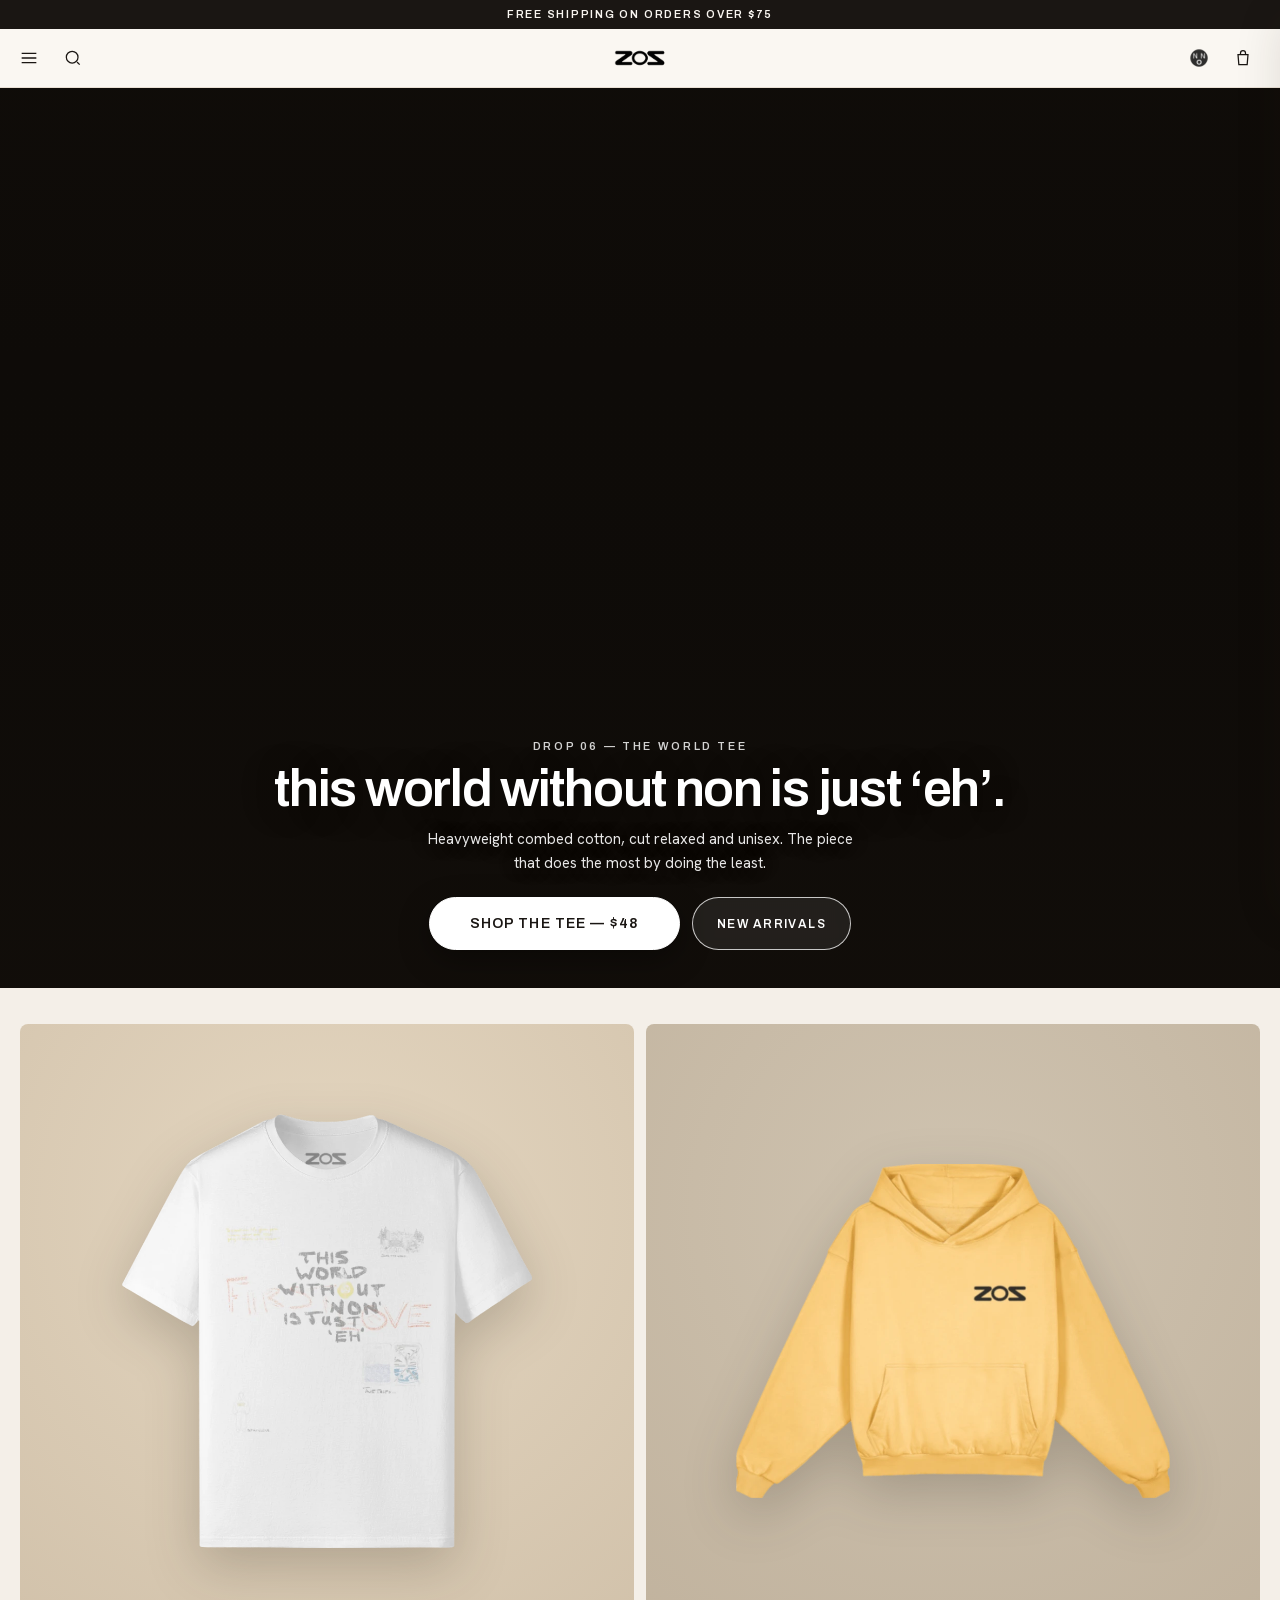
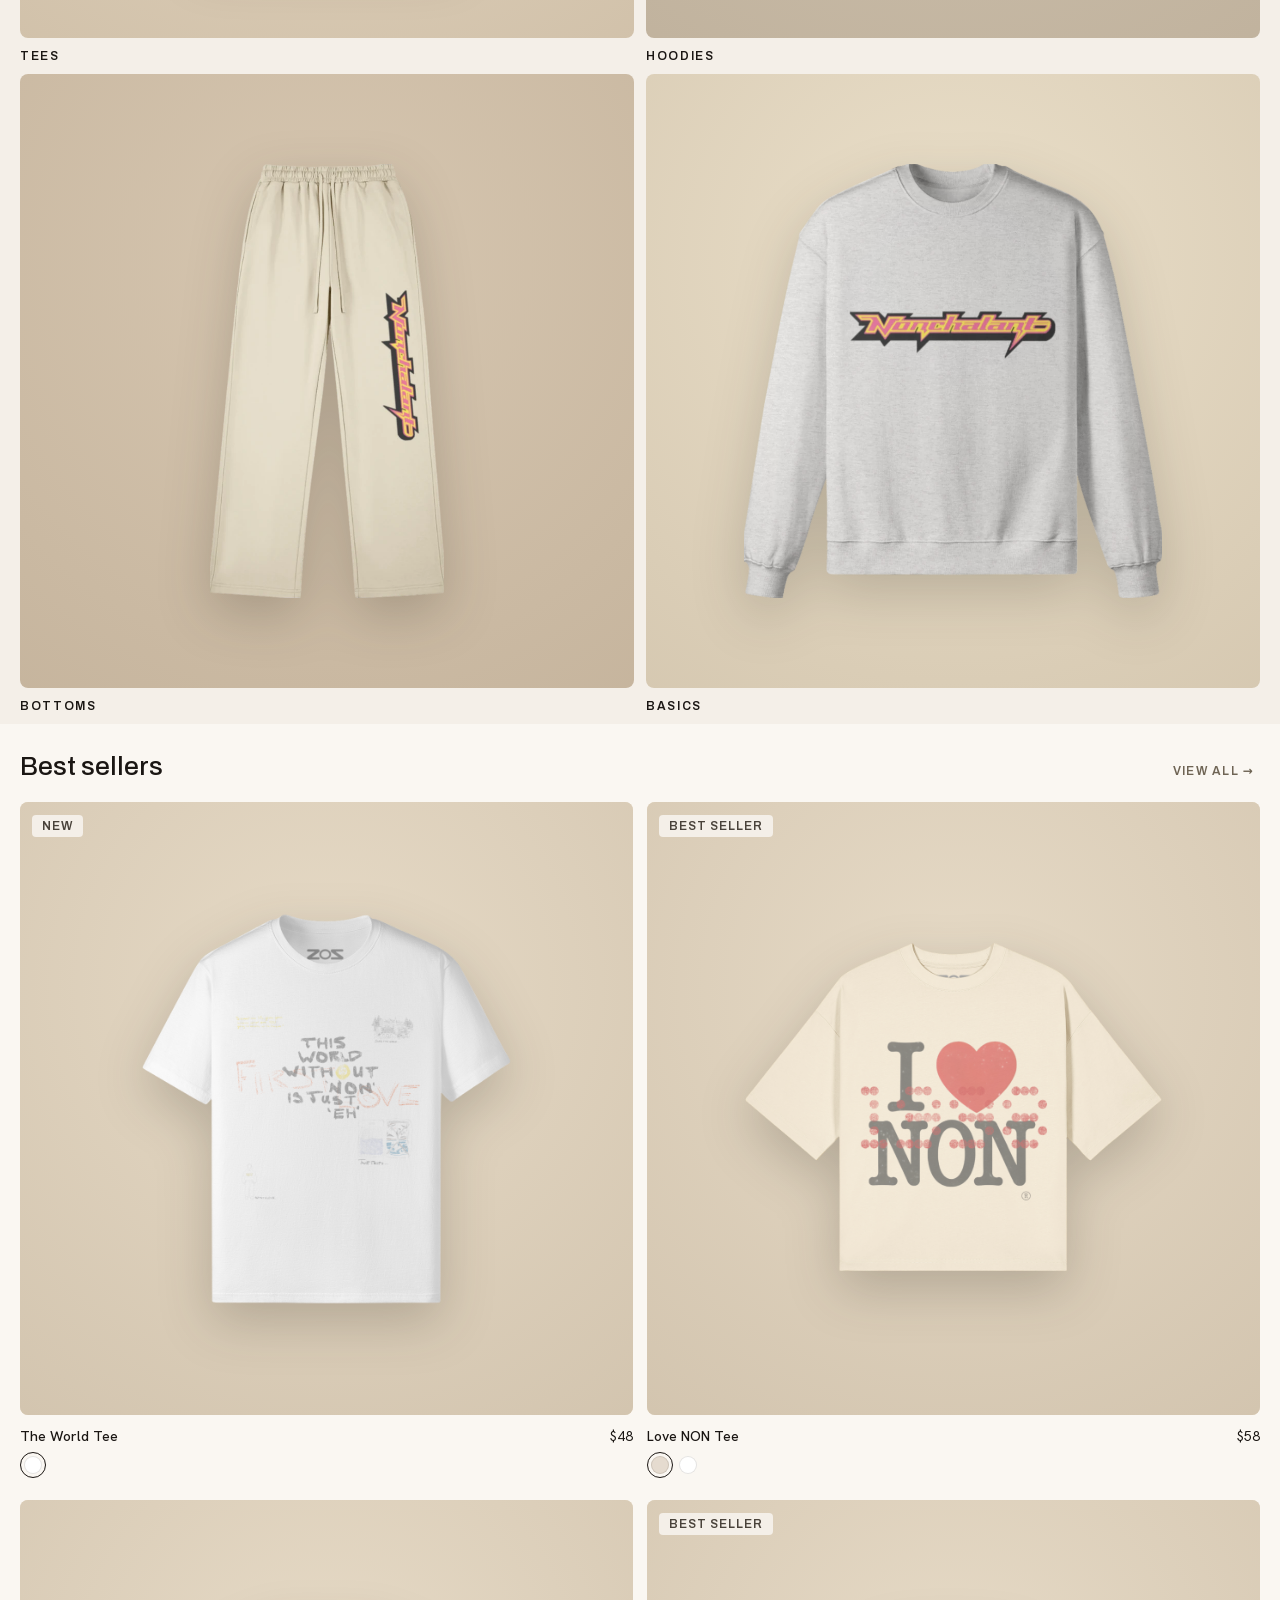
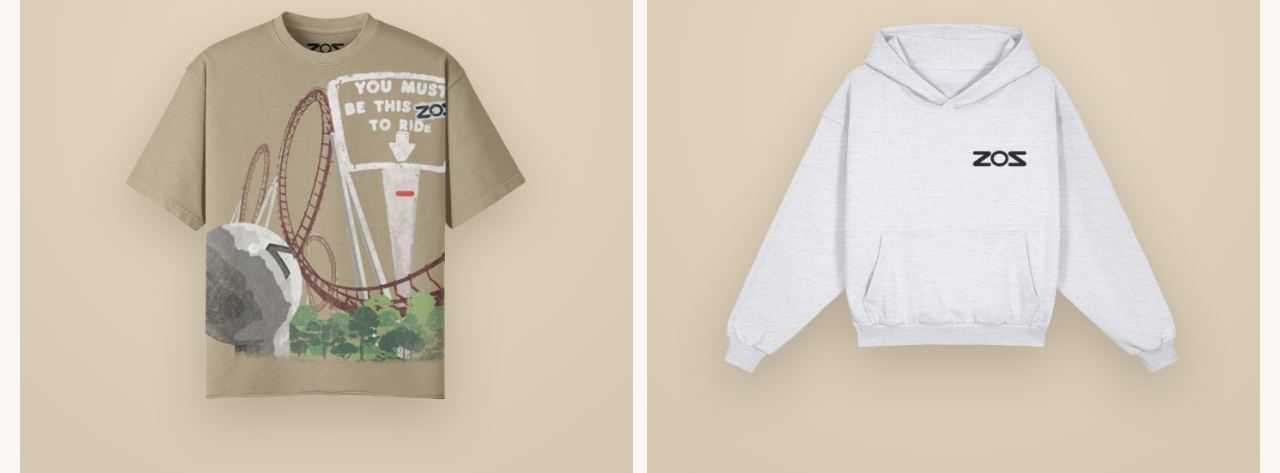
==== index.html @ 76236ca1 "Add files via upload" ====
<!DOCTYPE html>
<html>
<head>
  <meta charset="utf-8">
  <title>NONCHALANT® Official Site</title>
  <style>
    * { margin: 0; padding: 0; box-sizing: border-box; }
    body { background: #faf9f5; display: flex; align-items: center; justify-content: center; min-height: 100vh; font-family: -apple-system, BlinkMacSystemFont, sans-serif; }
    #__bundler_loading { position: fixed; bottom: 20px; right: 20px; font: 13px/1.4 -apple-system, BlinkMacSystemFont, sans-serif; color: #666; background: #fff; padding: 8px 14px; border-radius: 8px; box-shadow: 0 1px 4px rgba(0,0,0,0.12); z-index: 10000; }
    #__bundler_thumbnail { position: fixed; inset: 0; width: 100%; height: 100%; display: flex; align-items: center; justify-content: center; background: #faf9f5; z-index: 9999; }
    #__bundler_thumbnail svg { width: 100%; height: 100%; object-fit: contain; }
    #__bundler_placeholder { color: #999; font-size: 14px; }
  </style>
  <noscript>
    <style>#__bundler_loading { display: none; }</style>
    <div style="position:fixed;bottom:12px;left:12px;font:13px/1.4 -apple-system,BlinkMacSystemFont,sans-serif;color:#999;background:rgba(255,255,255,0.9);padding:6px 12px;border-radius:6px;box-shadow:0 1px 4px rgba(0,0,0,0.08);z-index:10000;">
      This page requires JavaScript to display.
    </div>
  </noscript>
</head>
<body>
  <div id="__bundler_thumbnail">
<svg xmlns="http://www.w3.org/2000/svg" viewBox="0 0 100 100"><rect width="100" height="100" fill="#FFFFFF"></rect><image x="18" y="42" width="64" height="18.24" href="[data-uri]"></image></svg>
</div>
  <div id="__bundler_loading">Unpacking...</div>

  <script>
    
document.addEventListener('DOMContentLoaded', async function() {
  const loading = document.getElementById('__bundler_loading');
  function setStatus(msg) { if (loading) loading.textContent = msg; }

  const FONT_MIME = /^(font[/]|application[/](x-)?font-|application[/]vnd\.ms-fontobject)/i;
  const MIME_TOKEN = /^[\w.+-]+[/][\w.+-]+$/;
  function toBase64(bytes) {
    let bin = '';
    for (let i = 0; i < bytes.length; i += 0x8000) {
      bin += String.fromCharCode.apply(null, bytes.subarray(i, i + 0x8000));
    }
    return btoa(bin);
  }

  // Error sink persists across replaceWith since it's on window, not the DOM.
  window.addEventListener('error', function(e) {
    // Failed resource loads (CSP-blocked links, scripts, images) fire plain
    // events at the element — warn only; real JS errors carry message/error.
    if (!e.message && !e.error && e.target && e.target !== window) {
      console.warn('[bundle] resource failed to load:',
        e.target.tagName, String(e.target.src || e.target.href || ''));
      return;
    }
    var p = document.body || document.documentElement;
    var d = document.getElementById('__bundler_err') || p.appendChild(document.createElement('div'));
    d.id = '__bundler_err';
    d.style.cssText = 'position:fixed;bottom:12px;left:12px;right:12px;font:12px/1.4 ui-monospace,monospace;background:#2a1215;color:#ff8a80;padding:10px 14px;border-radius:8px;border:1px solid #5c2b2e;z-index:99999;white-space:pre-wrap;max-height:40vh;overflow:auto';
    d.textContent = (d.textContent ? d.textContent + String.fromCharCode(10) : '') +
      '[bundle] ' + (e.message || e.type) +
      (e.filename ? ' (' + e.filename.slice(0, 60) + ':' + e.lineno + ')' : '');
  }, true);

  try {
    const manifestEl = document.querySelector('script[type="__bundler/manifest"]');
    const templateEl = document.querySelector('script[type="__bundler/template"]');
    if (!manifestEl || !templateEl) {
      setStatus('Error: missing bundle data');
      console.error('[bundler] Missing script tags — manifestEl:', !!manifestEl, 'templateEl:', !!templateEl);
      return;
    }

    const manifest = JSON.parse(manifestEl.textContent);
    let template = JSON.parse(templateEl.textContent);

    // Nested page bundles (iframe targets). Each ships ONCE, in the ROOT
    // document's manifest; frame srcs carry an about:blank#<uuid> marker
    // instead of a substitutable uuid. Every document mints the blobs for
    // its OWN frames — from local text at the root, or text obtained from
    // its DIRECT parent over the relay protocol below — so each frame
    // navigation stays same-origin with its initiator and a deduped page
    // loads at any depth on any host, including a file:// download's
    // opaque origins (where a blob minted by one document cannot be
    // navigated to by another).
    const pageOrderEl = document.querySelector('script[type="__bundler/page_order"]');
    const pageOrder = pageOrderEl ? JSON.parse(pageOrderEl.textContent) : [];
    const pageSet = new Set(pageOrder);
    const pageTexts = {};

    // ── Nested-page text protocol (parent-chain relay) ──
    // Page bundles ship once, in the ROOT document's manifest. Every
    // document mints the blobs for its OWN frames, obtaining page text
    // through a strict parent-chain relay: a document only ever SENDS to
    // its direct parent (which, for every document the publisher's own
    // runtime minted, is another publisher document) and only ACCEPTS
    // text from that direct parent; requests from below are honored only
    // for the document's own child frames, and the ROOT never sends
    // upward at all. That last rule is load-bearing: the artifact host's
    // frame-ancestors allows claude.ai (and friends) to frame an
    // artifact, so window.top can be a FOREIGN document — a top-addressed
    // protocol would hand page uuids to that ancestor and accept forged
    // "page text" from it, minting attacker HTML as an artifact-origin
    // blob document. The chain never touches the ancestor: requests stop
    // at the root, replies are origin-addressed per hop (never '*' when
    // an origin exists), and both directions are origin-gated (on https
    // a foreign sender's origin can never equal this document's; in
    // opaque contexts — file:// — everything serializes as 'null', where
    // an embedded EXTERNAL frame still fails the gate by carrying its
    // own real origin, and a sandboxed child of such a frame is excluded
    // by the own-child-frames check plus uuid unguessability). Shape is
    // deny-by-default: one request form, one reply form, no error
    // replies.
    // window.origin is the SERIALIZED SECURITY origin ('null' in opaque
    // contexts such as a sandboxed preview iframe) — location.origin is
    // computed from the URL and stays 'https://…' even when the document
    // is sandboxed, which would misgate every opaque chain.
    const OWN_TARGET = /^https?:[/][/]/.test(window.origin || '')
      ? window.origin
      : '*';
    function trustedOrigin(e) {
      if (e.origin === window.origin) return true; // https chains; opaque==opaque
      // file:// trees: Chrome serializes the file document's origin as
      // 'file://' while the blob: documents it mints serialize as 'null',
      // so the two legitimate shapes can never string-match — accept the
      // pair in both directions. https origins never serialize as either,
      // and sender identity (own child frame / direct parent) is checked
      // separately.
      return (
        (e.origin === 'null' &&
          (window.origin === 'file://' ||
            window.location.protocol === 'file:')) ||
        (/^file:/.test(e.origin) && window.origin === 'null')
      );
    }
    // Non-empty only in the root document (nested bundles ship an empty
    // island), so it doubles as the root marker: the root answers from
    // local text and treats a miss as authoritative — never relaying to
    // its (possibly foreign) parent.
    const isPageRoot = pageOrder.length > 0;
    const blobUrls = {};
    const resourceBlobs = {};
    const UUID_SHAPE = /^[0-9a-f]{8}-[0-9a-f]{4}-[0-9a-f]{4}-[0-9a-f]{4}-[0-9a-f]{12}$/;
    const pendingFrames = {}; // uuid -> [{el, frag}] awaiting text for own frames
    const pendingRelays = {}; // uuid -> [childWindow] awaiting text to pass down
    function mountPage(el, frag, text) {
      const pageBlob = new Blob([text], { type: 'text/html' });
      const u = URL.createObjectURL(pageBlob);
      resourceBlobs[u] = pageBlob;
      el.src = u + frag;
    }
    function deliverPage(uuid, text) {
      const frames = pendingFrames[uuid];
      delete pendingFrames[uuid];
      if (frames) for (const f of frames) mountPage(f.el, f.frag, text);
      const relays = pendingRelays[uuid];
      delete pendingRelays[uuid];
      if (relays) {
        for (const cw of relays) {
          try { cw.postMessage({ __bundler_page: uuid, __bundler_text: text }, OWN_TARGET); } catch (err) { /* gone */ }
        }
      }
    }
    function ownFrameWindows() {
      const out = [];
      for (const f of Array.from(document.querySelectorAll('iframe'))) {
        try { if (f.contentWindow) out.push(f.contentWindow); } catch (err) { /* detached */ }
      }
      return out;
    }
    window.addEventListener('message', function (e) {
      const d = e.data;
      if (!d || typeof d !== 'object' || !e.source) return;
      // Origin gate first; the structural checks below (own-child-frames
      // for requests, direct-parent + solicited-uuid for replies, the
      // root's never-relay rule) are what hold in fully opaque chains
      // where origin strings can't discriminate — a sandboxed root's
      // FOREIGN wrapper still fails all three even though both serialize
      // as real-vs-'null' rather than matching.
      if (!trustedOrigin(e)) return;
      if (typeof d.__bundler_need === 'string' && UUID_SHAPE.test(d.__bundler_need)) {
        // Requests are honored only for this document's own child frames.
        if (ownFrameWindows().indexOf(e.source) < 0) return;
        const uuid = d.__bundler_need;
        const text = pageTexts[uuid];
        if (typeof text === 'string') {
          try { e.source.postMessage({ __bundler_page: uuid, __bundler_text: text }, OWN_TARGET); } catch (err) { /* gone */ }
          return;
        }
        if (isPageRoot || window.parent === window) return; // authoritative miss
        const waiting = pendingRelays[uuid];
        if (waiting) {
          if (waiting.indexOf(e.source) < 0) waiting.push(e.source);
          return;
        }
        // Never-answered uuids would otherwise accumulate forever under a
        // request spray; past the cap (far above any real page count) new
        // relays are dropped rather than remembered.
        if (Object.keys(pendingRelays).length >= 128) return;
        pendingRelays[uuid] = [e.source];
        window.parent.postMessage({ __bundler_need: uuid }, OWN_TARGET);
      } else if (
        typeof d.__bundler_page === 'string' &&
        UUID_SHAPE.test(d.__bundler_page) &&
        typeof d.__bundler_text === 'string'
      ) {
        // The shape test is load-bearing beyond tidiness: the solicited
        // check below uses the in operator, which matches prototype keys
        // ('__proto__', 'constructor') — an unshaped key would reach
        // deliverPage and throw, painting the error banner.
        // Text is accepted only from the direct parent — the document
        // that minted this one.
        if (e.source !== window.parent || window.parent === window) return;
        if (!(d.__bundler_page in pendingFrames) && !(d.__bundler_page in pendingRelays)) return;
        deliverPage(d.__bundler_page, d.__bundler_text);
      }
    });

    const uuids = Object.keys(manifest);
    setStatus('Unpacking ' + uuids.length + ' assets...');

    await Promise.all(uuids.map(async (uuid) => {
      const entry = manifest[uuid];
      try {
        const binaryStr = atob(entry.data);
        const bytes = new Uint8Array(binaryStr.length);
        for (let i = 0; i < binaryStr.length; i++) bytes[i] = binaryStr.charCodeAt(i);

        let finalBytes = bytes;
        if (entry.compressed) {
          if (typeof DecompressionStream !== 'undefined') {
            const ds = new DecompressionStream('gzip');
            const writer = ds.writable.getWriter();
            const reader = ds.readable.getReader();
            writer.write(bytes);
            writer.close();
            const chunks = [];
            let totalLen = 0;
            while (true) {
              const { done, value } = await reader.read();
              if (done) break;
              chunks.push(value);
              totalLen += value.length;
            }
            finalBytes = new Uint8Array(totalLen);
            let offset = 0;
            for (const chunk of chunks) { finalBytes.set(chunk, offset); offset += chunk.length; }
          } else {
            console.warn('DecompressionStream not available, asset ' + uuid + ' may not render');
          }
        }

        if (pageSet.has(uuid)) {
          pageTexts[uuid] = new TextDecoder().decode(finalBytes);
          return;
        }
        if (FONT_MIME.test(entry.mime) && MIME_TOKEN.test(entry.mime)) {
          // Strict artifact hosts allow font-src data: but not blob:.
          blobUrls[uuid] = 'data:' + entry.mime + ';base64,' +
            (entry.compressed ? toBase64(finalBytes) : entry.data);
        } else {
          const blob = new Blob([finalBytes], { type: entry.mime });
          blobUrls[uuid] = URL.createObjectURL(blob);
          resourceBlobs[blobUrls[uuid]] = blob;
        }
      } catch (err) {
        console.error('Failed to decode asset ' + uuid + ':', err);
        const blob = new Blob([], { type: entry.mime });
        blobUrls[uuid] = URL.createObjectURL(blob);
        resourceBlobs[blobUrls[uuid]] = blob;
      }
    }));

    const extResEl = document.querySelector('script[type="__bundler/ext_resources"]');
    const extResources = extResEl ? JSON.parse(extResEl.textContent) : [];
    const resourceMap = {};
    for (const entry of extResources) {
      if (blobUrls[entry.uuid]) resourceMap[entry.id] = blobUrls[entry.uuid];
    }

    // Artifact-host CSP (connect-src 'self') refuses fetch() of blob: URLs —
    // consumers read these Blobs directly. Survives the swap like the error sink.
    window.__resourceBlobs = resourceBlobs;

    setStatus('Rendering...');
    // Page uuids have no blob here — they ride inside about:blank#<uuid>
    // frame markers the pass below resolves after the swap.
    for (const uuid of uuids) {
      if (pageSet.has(uuid)) continue;
      template = template.split(uuid).join(blobUrls[uuid]);
    }

    // Strip integrity + crossorigin — blob URLs from a file:// document inherit
    // a null origin, so crossorigin forces a CORS fetch that SRI then rejects.
    // The manifest bytes are ours; SRI protects against CDN compromise, not this.
    template = template.replace(/\s+integrity="[^"]*"/gi, '').replace(/\s+crossorigin="[^"]*"/gi, '');

    const resourceScript = '<script>window.__resources = ' +
      JSON.stringify(resourceMap).replace(/<\//g, '<\\/') +
      ';</' + 'script>';
    // Inject after <head> so the DOCTYPE stays first; prepending the script
    // would push the parser into quirks mode. DOMParser always emits a <head>
    // (synthesizing one if the source HTML omitted it) but may carry
    // attributes through, so match the full opening tag. slice() rather than
    // replace() keeps us clear of $-pattern substitution in resourceScript.
    const headOpen = template.match(/<head[^>]*>/i);
    if (headOpen) {
      const i = headOpen.index + headOpen[0].length;
      template = template.slice(0, i) + resourceScript + template.slice(i);
    }

    // Parse the template and swap the root element. Scripts inserted via
    // DOMParser/replaceWith are inert per spec — re-create each with
    // createElement so they execute, awaiting onload for src scripts to
    // preserve ordering (React before ReactDOM before Babel before text/babel).
    const doc = new DOMParser().parseFromString(template, 'text/html');
    document.documentElement.replaceWith(doc.documentElement);

    // Resolve page-frame markers: mint this document's own blob for each
    // framed page — from local text when this is the root, otherwise by
    // asking the direct parent over the relay protocol above. An
    // unanswered request leaves the frame on about:blank, the same
    // degraded state as a refused embed.
    {
      const MARKER = /^about:blank#([0-9a-f]{8}-[0-9a-f]{4}-[0-9a-f]{4}-[0-9a-f]{4}-[0-9a-f]{12})(#.*)?$/;
      const needed = [];
      for (const el of Array.from(document.querySelectorAll('iframe'))) {
        const m = MARKER.exec(el.getAttribute('src') || '');
        if (!m) continue;
        const text = pageTexts[m[1]];
        if (typeof text === 'string') {
          mountPage(el, m[2] || '', text);
        } else if (window.parent !== window && !isPageRoot) {
          const had = pendingFrames[m[1]];
          (pendingFrames[m[1]] = had || []).push({ el: el, frag: m[2] || '' });
          if (!had) needed.push(m[1]);
        }
      }
      for (const uuid of needed) {
        window.parent.postMessage({ __bundler_need: uuid }, OWN_TARGET);
      }
    }

    const dead = Array.from(document.scripts);
    for (const old of dead) {
      const s = document.createElement('script');
      for (const a of old.attributes) s.setAttribute(a.name, a.value);
      s.textContent = old.textContent;
      // text/babel scripts with a src: read and inline. transformScriptTags
      // does XHR against the src, but blob:null/ from a file:// origin is
      // silently dropped. Inlining makes it a plain inline babel script,
      // which transformScriptTags handles unconditionally.
      if ((s.type === 'text/babel' || s.type === 'text/jsx') && s.src) {
        const pre = resourceBlobs[s.src.split('#')[0]];
        s.textContent = pre ? await pre.text() : await (await fetch(s.src)).text();
        s.removeAttribute('src');
      }
      const p = s.src ? new Promise(function(r) { s.onload = s.onerror = r; }) : null;
      old.replaceWith(s);
      if (p) await p;
    }
    // Babel standalone auto-transforms type=text/babel on DOMContentLoaded,
    // which fired before we swapped the document. Trigger manually if present.
    if (window.Babel && typeof window.Babel.transformScriptTags === 'function') {
      window.Babel.transformScriptTags();
    }
  } catch (err) {
    setStatus('Error unpacking: ' + err.message);
    console.error('Bundle unpack error:', err);
  }
});

  </script>

  <script type="__bundler/manifest">
{"2b2bd56b-fe49-4faa-bc19-091652230a23":{"mime":"image/png","compressed":false,"data":"iVBORw0KGgoAAAANSUhEUgAAAgAAAAIACAYAAAD0eNT6AAAQAElEQVR4Aez9CYBlRX02jFfd7p6ehWVYBhhmWGQTkXUGGFbBhVVQXFAMmL+gIRpGIybu28S8IkSiRvIaUUzy90vy5SVGMTGur0JEcd9FtiAwMwzbALN0T09v93zP86uqc6rOqXPuObe7Z+Me6qn6Lc/zqzp17z333Ns9TUv1jt4O9HZgu9qBm2++ue/WW2/d8wv//M+HfvJjHzvxT6+6atn555+/bOnSpcsWL168bM6cOcsGBgaW4aRSHHrooS96z7vece311137lU987KM/++vrr/359dd9RPCx66/7+Sc//tc/+9hHr/3K+8B5DrhOO6DUMgHqse4eu+yy7EDMcfQRRyx7/mmnLXvtJZcse/ef/+myT3zio8s+//m/X/blL3/huG/dfPOu0Pdabwd6O7CN70DvBmAbf4B6y9vxduDGG28c+Od//ufdrrrqqj3OO/30BX/wB39w0MUve9kZLz7vvDcdcMABy3HGlbj00kuvuuSSS658x3vff/mnPv3py275j/+47Cc/+cll991332VPPvHkZRNjY5dNTk5ehhd3ikfXPHrJbf99+1n/ffvtJ33v9juOu+N7Pzju+3f84Lg7gO9//wfHfff27x2H/EnAWWvAddpJpS6bVC2pNzY6dtnQ8Mhlj2OOB1euvOzXd9552bdvu+2yf/23Wy779Kc+e9lHr/vry973ng++9lV/9Md/DP3yOFrL5wwOLl+wxx7Ljzj88OUvOPPM5X/w6lcv//Orr17+Vx/5yOv++fOfP/+f/v7vj7jpppt2/9KXvjT/jptvnoP96LXeDvR2YNp3QCm8Rmegaq9kbweegTuQJInGaesVK1b0X3nllXPxiXwu/AK+972v7/bgg/cdsGHDk89at3nzocPDwyeMjo9fOtme/ETSbt8ATRQofgMxMT7+N48/9viHH3jwgXffe+99b161avXyJ59Yu3xow8blo6Obl09OtperdoKbCJ1ieHjo9T/44Q+XfOW/vrrHF790i/7SLf+hvvzl/1S3AF/60pfVF794i/7KV766xx0/+OGSjeAqlWmVSpYnqJe028vHJyeWb8YcQ0PDy59+et3yRx99bPlDD61cjnUsv/PO3xFXr1+/7jrocQ76hkQZOB+1bkgShRyQJDe025M34LxvmJycuGF8fOx/bd40/KZ1Q+vPeOih/3nW6gce2O8bd965QCkV7OGFSy+ce/XVV8+5+OKL+5DDlqDvtd4O9Hag8Q70bgAab1lP0NuB4g589atfHfyPv//7nV5y6qk7PfDAA2cM9LU+PTa2+SYwC/jXf/3K31537V//ry/++3986Be//vUHbv3Od67Cm/OZv/n1b/qfeupppWv9p8BS6UGNCiLKHtqOSunEQHmHl/WiRTPjFXMqOq+SgzpCHNtNTEwo3ECoRx55VN1z973qxz/+ifrGN7+l/s/N/7bb3/zt/z72ur/669f9zSf+94fe/8EV13z02r/6eEu1biIG+gZu2mnOvJuGdxq6aXZ/31/vs+eeJ1x44YVz+I0Kbrp61zK7v72htwN1doCc3ouGu9BDbwdq7AB+9j7r3//93xdecMEFx+y6664vmj179osgO4v4w0svPestH/zg2d/51a/O/u1vfnPhqlWrLhnaOPwavPkVMDE+cfHGjUMvHtk0ch6+Vj9naOPQ6U+uffLQRx95tLVpeBPeTjWgPNDXquwIM6FXpvHjzRVTU7fbbTU6OqrWb9ioHnv8CYVvENTdd9+jfvvbO+f+5rd3Ln549cMnYk/O37Bx4wX4tuHl+NbgNUSStF8zOTn5mqeffuo19//+gVf98Mc/fvFt3/722W9/+9vP+shHPnJWf3//WfMGB8/af//9zzrttJNe9Jd/ueJF//7v/7rk1ltvne2vuGf3dqC3A2YHejcAZh96fW8HOu7AnDkTu/Tr9slaT/6J1vozeEO6CaN8wn9y3bpPrVqz5hObhoc/8Zvf/Oa1t9323f41D6/Bm7jOoJ2tEFO1Dk1W7qN7Qp/xAPh47/nUEcrjUkd4NM9MZE3UEF5CzCod3pzLtSgmPxiRKp070EtJSbut8GMCdc8996qvf+Nb83/9q1+/cXhk5IahjRs/PT42hscjuSlptW4CD9A36UR/Rrf125566uE9S4v2Er0deEbugDnp3g2A2Yde39uBdAeOPfbYU4484og/22OPPd43a9asFUgILrvsTe/8wF986LJf//rO00c3bz5gcrK9P3L7a6X3V4naL2knizEuxif83YeGh/T4+DjSTVsCAYHBNboEfa3wZotOZQdTBN+IDUwvMekMV4tSG8f2TBNIYek2GBk0CZG4C0kNOG6EmTadWnmDbCIfj/tktpNE4VsB/AhhY9/4xMSeWDT3fD+M+6t2sj9+vLD/xo0b91+1avX+3/nOdw783Of+4aQ3/vFb/6y/1Voxq79/xfz581eceOLx733/e9/9tg996P3HxWfqRXs78MzYgd4NwDPjce6dpbcD+EpYfklvn332WTB37tx9kdrPx8jw8Hlj4+PvwNfN70uS5INaqQ8i/8H169f/+a9+9ZuXrXxo1XM2bx5ttScn8ZleyVsjODKqqiPhW5glUCBmFhOLcUJySklMemOJaXOFgTqikKgf4CxEfYVj6sqlOVajkedCxESROB4rhZsvtWH9BrV69WqNb2H0177+9YPx45W3Yus/iAV+MJlsf3B8dOx969atf/tDD6x8oVJKHvvd58zZ7+B9D97vyiuvXPipT31qN/y4pw+5XuvtwA65A+6kejcAbid64zNmBwbGx/caGBg4ud1u/9nExMTHtdafw8mneHDlylc9/PCaXYeHhwfak5N4Y9c5KPGVPZi1ZjbgHcc4WoFsAVvZw77LaknaGAfGCdqERqfRETClIY9IXom7BSTQJOEIHCHSEoSBpoFCi+lA1NARjq+dURhZAEGPoKFFRJpvS0A6qxE73+k0oL06aTDdX0Q0kG8ozbC2Wt4cTLbbamRkk3rggQcHvvKV/9rtS7f8x+Uajz0x0df3uaR/8qZWklw3oPVrH3/88fn5kj2/twM72g70bgB2tEe0dz7BDpx00kkHHnPMMc/H1/kvw9f5lyB5yR+9+c0X33bbbS8bGRk5HzcB5yB2llYqxdjo6GGbNg0P4tNkC1/rI63kbQQcGZU78CbjzO5HVu1OXZy+Rq2iKJu8JJfgo3NGamiV1KxdZQp6I832hDcBExOTasOGjX0PPbRqcN3T645AVh53xM8a3jR81r333HPON77xjQs+8uEPXzxn1pxL9l6w96svPP/8V7z+9a8/ccWKFf21190j9nZgm92BbGG9G4BsL3rWDrgDycTESUm7/ecqSf4GF3v5lH/3vfd+5K677vqjoaGhIyYmJnbhG4PCW7smNHqCtqo6zNsL3xvlDVKDS2AwzTngoZEnMMm0F23qRQxo+WGX8LMI+25oM+kDWZmHMbHRlTVyPIgOXDc/U9gaJVCRQwgm7rQ879R22yKUwJFI1qEQGn3RkkowIPAcy5NwrhNtLmZcK+IAjI5uVmuffFLf/v07FvzHV77y/[base64]/3tbz/vs1+85frBgYFPLt5nn0++8uUXffJNb/rjy2699dad+HcImkzZ4/Z2YGvugD937wbA342evT3sgPylvfPOO2/BKaeccuy+++7L3+QWrFv31HmbNm16Ey7gV+FE3kzgjf/sp9etW7x5dHQ2LugIsclbCt9WUjA6/dAoSWBo0Oq8z7EqUVqWb2xEKaFTorJ6J/E2kecZEP5iuLeEHyuz+XzBj4n0QytXznrwoZVHTE5O/DFuFN48PjH55nXr1r959aqHX/Vnf/ZnJ/7lBz6wZKeddnru0YccsvjUZz9757J6vXhvB7a1HejdAGxrj0hvPZU7cPPNN7fws/xd8bP7s1o6+XTSbt8EgWDlytWvfeihh2YPD28KfoNb422eaGFsKfZQNG4aCgJDoXlvKXzTBQyTcaIgSAOxLLWEkPCOI2Ouo47IwqnChJgkjNes93Qae0bUL6AL1GKkQEGALAKmbfSIRL6SoQVgb22648DTIHwiKuCMvEjF/masTDU5OanWrV+vfv7zX6rbv3v7Kb/99W8+/viTT31aJ8m1k319fzA6e/ZzMl3P6u3AtrYD4Xpaodvzejuw7ewAvpLVt37pS/Pf+ba3HXPRRRe+/rDDDl5+ySWXXHXddddd+dvf/vblax55dOnwpk1LsGLB+Pj4fvjE1oeLtLxNmMu2lgu+BmlqjW8lRIcqfEMhOtCmP51fG32i25mMlm++xuq2Tl0dZyEyPj3CRDLL+Fuy59wE/6FFovA8U+vWrVMbNmzYY2Ji4mjcjB47PjZ+8mOPP/Hi/7n/gcvwY4LlzzrggOXPO/XUV/NvDVx//fW9P0S0JR+u3ly1d6B3A1B7q3rELbEDK1asaF188cWzzjzzzNnPfe5z5/129QP7DY0MnT05MXltu61uwMX2b9avX3/Nww8//Irf//6BflyEC8vS9i2foy5kzYW8ELaB6qwllQxT0eZLltfiGRFGUcZjnDAs11NHOL9s9JSka/o0yvh+nFzrW4kXsYnmA2vwZgQ/m28ubqTgogkj4rzGCnvGCUbxnFRj4+N7PPX0uudtGBp6M+7/bsDN6w2TyeS7R4Y3n/Pko48evHjx4jmve93rZl955ZUD1PTQ24GtsQP5OXs3APkd6flbdQdWr1697/z5O//x0IYN1999992ffe97PnjNv33hS5fgK9edH3vs8ejaeLnWWuNt30HBVrUPdyGnQLNrCiuyQ1N1JT8pnAnfBpNU4+Z0Y5oQIxeVN/JMK5RIl/hzJiAA5X8KGPmyBl1ZqlEcp4Hmr6q+nMIKdlKomoBNYEArlxczfGTwHYHiDcGTTz6l7rn73v0///l/ftWnP/PZFcnE5I2D/f3X779on4tQttd6O7BN7EDvBmCbeBiemYuwn/Z32muvvQ7u7+/nX2V70be+9a1z/ue+37983YYNr2q325fwfwjz+BNPLHl4zZrBjRs3BhulcfHWXoQ24YWeEWbsnDX2Jn/y8ram89EyvzaxrEAal3lTr77RrS6dYZpOgWWItK41YjGm8LxVw8PD6qmnnt7tkUceOW7j0NC5m0dHL1m1atWrf/zjn70Ez/UXHX/88S+66KKLll554YX8lyllpViuh94OTNMOFMv0bgCKe9KLbKEd+NGPfjSwefPmxa1W6yJcND+jtf4cLpJ/+YMf/vDEhx56aPeyZqE7ngAAEABJREFUZWi8uRXQ8N3Cp+uyiTCPEqjqwy8mfFYkqmX5rFGwJ0w29gd2s6zhZD0zBCMJVpLAcL5S1V8AeDz5pTuFw4uxFCJ1GqmE42ZVXMSN5Rky0qxfDGelUqjqgzrCsnSq0zaiEPEIqtNRrcuyYZ12O+HvC/Tffvv3dvv2t2+9MGknn9NJ8rk+pd4xMnv23rgRLpOGhXpebwemeQd6NwDTvKG9ctU78K6rrz7kz//8rW876aQTP/iNb3zjvbfeeuub161bd2GSJAcC+7fb7YW4KZg7Pj6O62NWi1dIjcu1gYKlpnToWmq+ORC1yJZUwa83qa3TzcC5CV+b9/1clU0dYTkN1k4qYZUVg1e/ghWmutGoKT9fVJeH2YdE8RdThzdt6hvZPLKrSpL98c3A/r/+9W9O/PLXvvbWz3z60x9Yeuyxf/6Kl7zkuJtvvnknvA6MrMs5e7LeDsR2IBbr3QDEdqUXm7Yd4MVszz333HnOnDn7zVFqv3sfeODkDes3vmNsbHxFu91+/9DQ0J/gDf8M8Eqfi7waalzCNVblgz9vRUha4hLibb3OLKO7N6nSVZuiJu3bJhLtYzT+HJ/wBRkvWzNjPod2lqVXRExTZE09YuaJrIYJomQKozB9gUIdUUjkA5medMJnyN7mgz7B2Umi1qx5RN3/+98fODQ0/JaJiYkPjo+PvfOJJ5984b9+/vOH7bvbbvvzNYPXRJ1qrmpv7O1A4x0oveg2rtQT9HYgtwP4arN1ww03zMJX++f1tVo3jff33/SNb33rrV//xjfn//7+3+fYocsrn5Y3fdPDtATzpXh2KTZhbYZc70d9u4LmpyKSIESHSL8yN7cksjb5vt0vBhsXfvSmiY6msGnYKvDzWoRsUnj5Lk2nNb11eEKNTSR8fajVSJn9hRE0ZoKAOFk0QW0JxTqhJcWMxMNwEEqdTJtanfaoTEsd4U/LxyUtjIRoswAtwj9F+oTZaWjQtE+Az2Y4sDRg82mMIWDDxo3qwZWrdvn5L3/5um9++9aPDU9MfJavGb52+BoCpdd6OzDFHYjLezcA8X3pRae4AwMDA8dfc801r373u9/[base64]/LX7u+dlNmzZ9amRk5JWjuMjBN8mSHp96FNFSWrVU7uCnNIb46Y0XYQsNLsEUodmlcBdcjEw42Lz2tL5t0wo/q7WmtiNCsFBNlDAloDNPQtK59SLHZqAlJR2K0NOSkIjtkEi1CGkPMF3T0BHOl1F00NPR6ATo0BT4yh7iWjsdqGXC318kNXQETFhKoNLDzkU/p5OQx2YNgvEUnFMcrYSKwVTUcLXsrcKh4WEIW0RLGrkEv/jgSARC0ZlZyA/gEanT1tcgadqihUEnhZYse2Skaen9DvNRy4SDTWurpqvRtSfbamxsVI2MbH7l8KaRT020Jz6L8GuBXuvtQNc7UCYsXGfLiL14bwfKduCmm/7uxA+teP9bDjzwwGtbrZb8T3jwZv8C/Ix/Hm4E5kE3CyOGeNPuIojrJC/[base64]/fMFPPnkh//8IcXvuY1rzl83rx5x3z/+z88+6GVq1+LrzLfiDd6+Z/wYDwSqNwgXBJxSdWASsGLoOodM7IDvb2dkW1Ni87E/ibttmonyZG4DcHrSr8Z/ms39fWdhEmPnT9//jHXrFhx+He/+92FeK31ruXYlF6L7UB5rPekKd+bXqZkB3bZZZfB9kDfRX1K/SUuPDd+4QtffP2X/+M/n7127Vp+4i9RZWG+5Qt0S974s4wq+Cp2aK0UoabzQE0FRK/iiFdMpanL5bMyWqmKtWqlVf7ItMiUaKkiwEhbQZfT5vmpMG/kdPl0pV+i1e48g0VWVkqTqTaN4O1QbI0eqJhTu3nBZOP0BG1BqVayQVfQ5bQ6YIdOQRuma3n4NkDhm7XDk8n2dXjl8G8J3Dipkr8c6FMX/eAHPxisVaRH6u2AtwMtz+6ZvR0o3YFrr71212s+9KFTn/e8U/mLfW/84pe+/JLf3X3XqRMTE8dv3LjxQLz574xvAPpLCyDBC6S2F2QNv+smX5kGl9SuS2XCqdab0hlly4BVpxJXS4AebzOyR/Gp6kW52jpnVlYt1BqPNcv4vEmQL9gLBKMthJsFGu7vdMyJm22VtBP8BEA9F4tdgtfb8d///h2n/vX1H3/JWWed9UbcmC+7+OKLdwJwbw5Gr/V2QClVtQm9G4Cq3XmG5/hV/4033jhwyCGHDD744IP7jYxuetXE+OR7R0dHP/b9H/zg3J//4pcLcRGqebHhJVDL2792+8qLqLUZc7ChWoPTuLGWyJKchqMJ8Q2FHmEipmfcWLGebzMmrs3PcOGwggG03nkiFbRMyzesIGWcCq0hUMd5teyti/mjhuMDbnXz5mykY9USLXYBWfasCLOikUE4SrZHPE8XdSNqenO6aGwEs7hHJVpyXY0EKsJfk8txZJygnUeSD9D35qTOgakm2Dyyue9b3/q/C7/4pVvO3bRp08eSZPJl69Y9tvC++37Cm4RZfP2iHstj6LXeDhR3oHcDUNyTXsTuQF9f37PWPfnEJX1af+jzn///X/P5f/qXs++5597FNl1r0Lh4GihYqvTghdJAl3JiCaNxb4IxRnnM12YsF80i9Syj4+oJakyEVj04XT12xuLbIpFFQsutI8EjkISpjh75Bs1Xxz/OVNQyUj0tGUTIYiTBGYTRJl7zMzDVubeE8Yp9ghChulgddQbNV+f2V+HgP8LYPDJ6wXf/+4d/dedvVn169/nzr3rqqacOfvOb+TuDIPTaM3QHqk+7dwNQvT/PuOyVV1459/TTT184Z86ck770pX8/90c/+dnLNg4Pv2rTppELH3po5eFPPvXUbnU3hZc0H3V1Pd5M7gAfkaw+33wyr2dtfzvAx5NQanJi8rnjY+MXtdvJq8fGJl7xnf/7f8/7whe+cNbuu+9+0lvf+taF/3njjXNV7+jtgLcDvRsAbzN6plL4Sn8vfKd/Kn7euOJXv/rN+7729a+/6PHHH1/UZG94OdL4NERU6zTSDjDRsq974TRotf8Ma6SmzBkuI8IqhvjmSRQzdSIzrSyeEM+T8FdHlu/nbfk9N5Dyujwv6vMUqeXHU4x4SkRpZUHKy3Kd40U1l9BZV5fBakTGj+1RyMi4SjYjy8a0qtOBU+TznvCpeO2qkZFNx917z73vfvKJJz6BWVaoybFTh3bZZS+f17N3/B3odIa9G4BOO/QMyQ8ODh46b968t91yyy1X/+o3v7l0fHz82MnJyX1GRkZ2npiYGKizDbjQ4LKmLeooHAdXMmtqOzYd+B4jP4BvKgRf5uQSCPh1G3VEnF+eMfxOecOK9fWUPBkiq0AdkUU6W/LjapRpqksr+1rYabyG0fWcUruobji9VCnvWI3IGMUZs1zRopYwmWZao2HP5z1B2wduAuZO4PU72W4vxmv42Ftu+a9L3/Pud1+9aOHCty1evPhQn9uzn7k70LsBeOY+9uqII47Y6ehDDlmMrwgXa61Pbrfb7xwaGnrL0+vWXYQ3/72bbo2Wt/4mKl4AiSaaHZ2rcYIEhh2l8SEmpvV8ut0j6ohpXcw2WyxpJ2rzyOa9V65aedETTzzxFtwUvHNkaOTkPfbYY9E555y+8Oyzz+Yf6tpm199b2FR2oLO2dwPQeY92WEar1Tp7vL//c5MTE58bHR39U2BXvPE3Ol8tb/patTCqGTg0ahIYGrdudZxoKlrq+WuJZvT7SNVCiO+UhK+bObswfYOputVSRzSYKkKN7VGkaiFEHREpuY2FCkuvub4y3ejmUbV+3fpd129Y/6f9rdanJ8b6Pt5KkjNqlu3RdsAdaO2A59Q7pYodOGLBgp123XXXg0F58WOPPfbSDRs3no2v+/k/6lmCbwAG8dUhUvWaxpu+BpXAMCNt+7hUd3nqM7lxXS5pS8i22GP6DN3fsseQN/djY2OD7fbkks2jo+c89vjj59x17z0XDfb1vfjIIw85+OKLL96pTNuLb387UGfFvRuAOru0A3HGZs/eW7fbZ+Ar/[base64]/HJLW4NMW9JbKoknhBSx2hVDyvzCE6doQJZecEn2ECZtAYI6LFvXkDka1MHSFaQ6BLCIMG4e1RIlwE0Ywi611oaOPQwD1337Pr6lWr/7Ct9XXtdt8ZrdZ44x/7ZZV71va4A70bgO3xUWu2Zo07+76BgYGTIPv4A2vWfGBo06ZLYe+HT/uz8Kkf18kEbuemcWHRoDnAVAhZMKqqD05DOBYlWjoX6TBCzN94okSYNBwkIMsxFnvw0bxroyIhH1Jy+HUsww6SLnTg27xm0Xw+/8bDvGZnUaa1cctSUrruHqVaGkplWtX5oET2Fka6ThoOsRLgosn+OhpGF1KyAGUPJFLfMuxgCTIwJAY7OoBOdQwCiMmcMEsbOaLTIYVxwkWZjuyvFq0j2VF07AjENMEOo9cKEdKJwv5SBDYarSioY0K0NORt354+hMwDOlgvAmREnoPMsApe+2pysq2TdjII7LfygdWX/ueXv/kB5D7Oa8XNN9/cB1sDvbZd7kC9RfduAOrt03bJ4r/nP/n444+99dZbj8PXf+fiJJZj/MOJyckX4AKwC/zajVcCAx1casoKaCQIDF7j5YdAyE/[base64]//7jXv/61x/[base64]/qSNMPdMn2FvCeOilKCcgrI9YYl1EsGXuX+l7QSYIcDkIrG0HCQVdNGGDGNAwF84tEDmHWWe7MYu5FWYRcrBeNNlmjgwJyCLEUTxX57WU7mtPTr5uZNPIjVq1P9un9csMq9dvTztQd62tusQeb9vfAX5t95Of/OSgt1x11Qvnzp37R/fcd99LHnvssaWjo6NLsPoDgOAyAL+ykaxx9dCVLCY7M8hSvMoQ4sxsl18Rvw2tM3Ve12SVlVpdmU2nkTVKl4aMkY/RJ0w27SOhNDddRvxM4tHpmpN1qmeIZLkZBMUO9Annu5FPEGfP5BibOzdf5ExyjHK3oPXnKySzOkwRiGhsxQFDQxuX3PW7e5beetttL+nr67sccV4/MPTajrQDvRuAHefR7Lv99tvnrX/iiRPGx8dfh6/[base64]/fQ69YMf/FD98pe/Ogc37h/BTcCxBx544OzzzjtvkL9TlOf3/G1pB+qvpVWf2mNuyzuw//77v+A/brnl41e99a1//J9f/[base64]/y0KGy8nQmq+wsVJKj5EgQpY7guYguoiXZKBOaAlpGJy7kiOS0Qd7SVDCnMoeno8Yhm5MRQw166ggb9FnUKsxloOQweazT7ZGnFQI66giYaaOOwEmaliS7qsn2W4c2bvzMhvXr//bxx9e8ICX3jO16B3o3ANv1wyeL5y/zLduwYcMFwyMjr3rwwQdPX7169UGTk5P9kq3Z8QVPKFxEzKi244NnQGzHpzBDS5/KrvCtZGrLmnqFqc3fnTrBa0IJ1DZ+JLXWx+cAUYtsbh5mo/KZE+Pjr1m/bt0lq1evuWBgYGAZ9Lz2YOi1bWkHmqyldwPQZLe2Te5BWNZf4s78sqeffnru2Ph441/007i4ZUC1kqZL4sVwPSYuKjkpP2t31lJHiBh0fjua4ByUQOFILDBUNOqMBEVSHrWpI0Yxgg9GvkRYU++msyTXTPirSnCyhB/z7QSOA0xp3CMBtBKQjiwxKjvqlOj8M6uhBd1o1bQefHZ1V5BrJjJ16Jl4LIZnikmiZ94BrjSep4nhpCXCjhGO1aBWNd1fTEMdoRoeQ0PDfffff//cVStXX5a023+JmwBeexpW6dG3pR3o3QBsS49GzbUcf/zRRx533DHvXLBgj/dB8ibgmHaS7I5P/S387B8vcURqNo0LiK7JnW6aPy9/FGsulp0vftQR4XqoI8LoM9Xj/hDh+XN/iDDqPPIdXGwqI2vVfUyDebhEIghuPYfnQfgryPt+rsymxiHgMMhP2kGwgyMacrhRBO2ZRbvd1qOjY63JiYndcQNwzOT45JsGBwev2nvvvV+677777jezs/eq19uBZqzeDUCz/dqabL7k+X/lW7Bhw/CZ4+Pj75uYaH8QC7oS2Ato3HTpm3/sghKL5ackhz9R5JjP1fObKjXKEtW6TlmuWdlLsM+lTWCSfEMYzWpckpGY7WL+mOfmfZ/rbMMxvYvVG80NljvHehqyuLcczQ7RyoOrIfLxzGeWMJHM6rQaMh0Ml56pYnxnx8YyLuNETNNdTPYWG9VNVcjkVMq1JRmERYslw8w9DxGUxowYWeeFaDrIItIqWTQTZlaCND5o7IXnxJWQ/Bl+NHDZpk2bjgdjwdKlS3mNcktDqNe25R3o3QBsy4+Ot7YVK1b07bPPPotarda7Hnxw1R899NCq2UNDQ42/7mdJvjp16Zu/Y3D0oX2nxCZHo3JJuiLMiwrTml0DUEdU60qyuJDhAibrJYNQ4il7MEJYNzcwQ2Rh3/PtjJFZfp424bK+7WIcTdz09OuDe0R2U63osE/lOmYIVg8hWoSYJWCiZZYK9loVDjIdlHDpKXv4tg0Fg5/P274fiLpy5Dwr96i8rGiRLl9RecbXxlnxKJ/zBLMOKtjfLKpKDy2KiYnxvTduGDpl48aN7+rv73/X8PDwoltvvbWr61LpVL1E7R1oSuzdADTdsS3MP+SQQ3Y55JD9n/uxj33sRWvXrn0l7rzPHxsbOxovuH58C6CbLIdkAy0v3ibaHre3A70d6O1AfgeSdjIXNwH7JpPtE1W7ff6qVate+cY3vOFFr3nFK5576aWX9n5JML9h25jfuwHYxh6Q/HLwc/2F7XbrQozvnJiY+AvcABya59TxNUgab/sEzKzpzFTIq4qDVMJQ8JGHHyPEYZQQJ9qVZRknoiIEmSNgNm5T0ZVrmSEaLweCqejKtcwQmKDQGCcKCRtgjrBuo2EqunJtJBMJFRdKElHMdI5QR8SZzBDxbHV0KrqZ0eaq0iWqTwNZkgiY0Zbg/b996Mjwpr/[base64]/mSoaFieS+rKo/ceqkjYpoctUChjoitx/ys30pcISHbWOlAEmEJTmtdJZPpPgxzn3z6qcO/973vXfTTH//0ffgG84rFixfPUb1jm9yB3g3AtvWwaP4Szbx58/bBspbiU/9rJiYmL9u8efOyiYkJxhBu1vg61XhV6pjMez0X0hQQhcQUAqxHBCW8RTBHBPmaTre6tDzXQaQBhW0zUCUH5yRK0l2FWY8oE3fKFfLeOTFHlNUunLCnLdOwHuHl6RISokHITZ5E0DFAwKxqNShV8miONYloEkHmCJjlrYJQkVLTtL/KPzgf4cea2PIQS5epWI/IIo2sTcOb9nn88SeWDW8aumx0ZOQ1+NHl0gULFuxz4403DuAbzClUbrSMZxy5mxPu3QB0s2szpLly6dL+vebOnY8XCf8HHDfgTX8poOA3npGvMoHWhcuOFKv1qUqJVuWPmtq8TN4D/[base64]/6RFBLSsxc5kMQ8YCmw4Ay4T8HnHRRZMgMo9BCwmGa4zn90gjSWCQBo6GjqCv0RG4WMFS/HGAWr9uvXri8SeWjm0evaGvrV82MDAw/zOf+UyjP1AmxXrdjO1A7wZgxra2WeEzzzzz8B+Oj5/3g9/85rX42dmFUB+LN/7dAJj1G1+EBBUaL1COeK3yskPTg/Zsz3Rhirxwpek0laRc0mncyDTnJGhb0CWsq+wpqek+OAcx3XWr65X9aRp/U3IVShZZElbBfpFEqIrDTe3GHLWTPEefFjc+Z8kCvRmpI7wQTOoImLFWFMhrJxKOqZWQ4xkT7TB15TwVWlO8uz4+Z2SyHJEuwVk5Eso+4XjdGh8fV2Pj47sppY7dODx04bX/65rX/vSnPzrv+uuv4Y8zEe616duB7ir1bgC627fpVPXxf7IxOTl2+uTExBtHRja9H5/6z+t+Ao2XoIHU4KsS3wIogKbE0PEvgREwvabDCxgEidXBTHmMpQ4kSrEjlDl8solIn4BCiJN2CGKO1IURlYMm03S4wlLrgFLFxjpplEzrcA2AF1FcK2EZpUMCnQJCbTCR1eZidAHqUtAHrEApsdkRyhwkGyvoE1CIIMgCWJsf8+WpDa2S/ytMGvElgU0GEQRFjwhHDKZlrIRrALIInmrkEoZc2lNLHSEkaBJAbL9LCTZIDuDCHKkjhIEct0dhXQIJoiMxH2OYfIxBI88FqHO2HYNQzf210vgQrCGrnth1ZBHIyWWAoE0gHDToqCWFYC4Bj6CtYAtcUoK2szk/JTrGSeEo0Gpk88h5Tzy59v2jI6NvHBnefDo+8Mzu/U+FuElbF70bgK27/2rhwoWnjG7e/Jnf/e6eyx9aufLo8fEJ/qJf41XJ6wyvVI55sbvuBDm+aglohM9k/ms/JKhlioBrmuhoMkrAjmgRDRt1RBqlFoEaWqGAKu/Kqb5osKJDMcsIsxxzkNrK7YbiIefOeBBlJgR5CrygMnzDQhRNSshJmKik0VHr0pJBjLWUCFwGQU+r5GBOjKwDzWhdCBzqCBcqGYWSXr2hK+ExzCxBOwXnFqeQMVHmAT/LczfrZZQQaqEjj1lCkqhjdOIp2SoVHqQIB0aqIwW+xGkLmEVQNkAC0nHOkIcwaOhtow7I6WwyPtTc36g4nRtzRgiyXsSDbKAJMmDaBg61zBISRcycexqRcKGzvIBlYxkXWbtHmzZtmnvrrbcdffP/+cLlY6Ojn1mzZs0pGa9nTWUHutX2bgC63bmp6/ibsUuGhoYuGB0d/QOMJwOL2u32rKal8RKDRMeug4i7xlems82ozaA6CFX8SNX4KBdn5KNUEBKXiyGs4rIQ7NRYhejEq59nNaK+Is/scCLRdDEYXUORZicvsrNIZllyvcHN5cacqrJqiSYrUUFgYXwazbiZxVTm+RYzhB8L7Vg2jXV8DlbS2YwwAAAQAElEQVSsl9N0SJPikFJTw2Wykesiskjeqs7m2cb3NNG5k8LL31PgtR14pmTQJ4EXOqEWPxKY9fDDaxateeTRkzesW/8HD69a9eKBgYEl0PBaiKHXtvQO9G4AtvSOZ/Pt1Wq13jE8PHzF+g0bWvi5f5apafHlZaDti1hHleaf2YWpjIkXMC+EREgRL9RSpe1c0PFjAgdhdup0kVBLS522c9oS/ERBWNcfOpYs1fFMy9SMa0xDYMg1KnMhb73Qyt6GWueFWhM1PXQsageaIZggGKVCe3MixhQBs7LxTRfQPqlkj0jpWLJEG54nK/lAVTQ+nfyos2Nas14rkv11bDO6fKjV4R6RyhIcc8jrFJRaeUeJzmMYE3tLI9TGxYwS5EfBvSUiyXC9PoEVgRIdmTGtWS90QqDnwICDzYtr8uzFZcc0QdvDhg0b1P2//33rkTWPXKHa6h2z1eyu/pS5V/IZbnZ/[base64]/gxpXC9U/jWU09MTi5otyeXjbXGru5X/bwmhsSeN+M70LsBmPEtxqU4SfS111676xve8Jq9586duy+mvAj4U+BAoHFzr183YgZbw3uxpcnUKPmA5WlsldhAFhHL1YnFPmUU63GtGrc1pmIxn52pYaDXFqKiYzgxLZjhHpBOMGER13nRHN/KZPBY4levxFK8IbZHpoZHErO4iPzc9AmhsxMJO4KBYmXyHQwDPekETNfIcXZ+lFzAp0MYpuSNWd1nEuFRR4iTdowQaUB5TwOVP3LMfLrUp47wCYHPtRIyubK9ksO/safGQZLsqCM8FTlM+WDMIaWmOjHkuU2Oryu1jSRNU0ekATFchCOBYE6HiDRmCXFsR5+wbmHg3gAHYuF/2lZtXhP5lwNnF4i9QOUOTCXZuwGYyu7V1H784x+fPWdw8OLxsYGP4PXzWcheDHTVoJfXP8esQOhJ3L7y+KZCk9B4pUlOOkZoRLQBjxyFORNA2SOxY34wcc6Zz8RmCWIiZUe1yZg+rBSLGYbR0iaHoJ2HH3c2Z3Tq4h4x45ioRheDa3QJ+kUtdQSzeRiV6U0uY/[base64]/5m78587b/vvXs+39//3n42uscTHkQ0LjxxUQoeamrRofR+ZJixM8WbZ/v2z6zLO5zptmOXE8azeDpi6tnhMhV9DS5jOdGdF622pyKtrpyV9la55urHNHUPquI1lT3K/i2ycb6eqyYskGsdL01a3Sj70bjL6egz+9U3vfFxo4z4lGjYF+a5zXx3GRy8mWfuuGGl7zwhS98/nnnnbeYih6qdmBqud4NwNT2r6Naa33Chg0b/vTr3/jWqT/84Y/2Ghsb6+soihA03vQJhVE1ODS4BAa0zFJSx/eVd5TFHaU6X511NarGwtWpiux/6Kjm5bLywQMxrpeAiZZZcMqbXSLZhCFmlpL9VRWH4ZrepzFC+DFnm7jpXcwfyzM+q4nt71GmqzePr80UmaWq9ii6v8o7/DpeODX9fN72/VRQapBNqA7rNRxVcsSz/h6VCEvDvjarnlkqsl7J5vZWYso/GCH8mLWtVkVqKzmoI8Sp1ZFNKKV3abeTt+C8Pq7a7XfgxwMnqN4xozvQuwGYoe09EMdBBx30LjyJ3zA8PHzk6OjobhMTEy34jWfETUTpy61xsWkWmBcuiqYG7EiLpWOxiLQ8NOUCpnTCfwhtzK3ax04nFuu0SGoI4aWGeM06Txv5RfsZek56k0ZWa7Kmj6QrQ92p/JKmAntCMqkhXqHLp+kTHYkFgh+IVvAJFXa11mT5Lk9UlJmRlOb0s3G93Pvuu+8+avXKlW8488znvevMM888cEam2wGKTvUUejcAU93BiH7OnDmLN27ceBre9N8wOTl5Pj7189/[base64]/8tEWLFvV+HGA2d1r73g3AtG6nKYZP+X+Iu9j3rl27dl+MJtiw17iYO7hf+imUwIvf/PlWP8OXEmFj2o75gdp8zPepI7xYVjViZSGFpav84addTmLsCBfMjUwRubBxvYSOTWpYkZ5CwqR07OMtUxodgSFrmU7JnCGBWaL4uKjwCGWSE5082MZiMLPoWeS05BB4OwAh/OUsKYeoNOoIcUxHHWG8XO8lcjIhemnxs44ZAhEMlfsLStggsAEt+2sdO6RZnVo2kxt0zocrCuoI+GwSo+FAHeF8jOQQZn9djwSbSdBSkeUG20+qgyToqPKjPJ1lNCYlolV0LJppIVUplDkkSx1hQvE+l6eOqPW8j2jNJOa5K3UQeOKJter+//n9vk8+9dR78Ub1hwj1WrADU3ewr1Mv0quQ7sCzYb0RX/WfBxyOT/5zMCLUrGl5VSrbq/KDrxSinFGd0RVp1iUqKNOe4nxEt4Wnoo3NyXpELMcYcwTtbQxcFhEsiwEiCG7jTmy9Vc/bqZ4O5yM61CGF6ECrl55KIWqJejPVY7EeUY9dZFU9PqxLFFWFCL4JUENDQ3OGh4YP37hh43kDAwNvHBwc5DW2wO0FutuB3g1Ad/uWV/EpP4DgacDf4k3/NEDhmwC4zZq2b/[base64]/rbdbvMay2stXF/xzLOn44x7NwDTsYtK8U9ZvgulXg90tad8NmtcojQKEBiCxhdEEntniJEDJb6yhE70Xjzve6mOJrUpCfMnFmkMBjkETGmpDa58TSgjUlgb+qCRSwRB3+mg9al1bc7nkGo4T+qUG4k9B+ody7fxsLpwx5E6IiVyDUQaMAY5BD2OhMxDLq/oMiJr1wYrbcJNvZyR6hCPaBHtqnGPOC/RtAC1eU1Qh2vOE5yPc3Bcjg4ubfasqgBePyBTZ7hwSE9BAzHbyCOsmw2kFcBARqlllUhie1SnHtdKLceA78/j2z4Je0uX2jwYr4tUy3kKYACPQZLwLwi22hMTr2+1WrzW8ppbd4oer2QHunqzKqn1jArffPPNfXfcfPOcPfbY43Cc+FnAK4GTAfOMhVG3GYGW60tdjePxxePsytG+WB2HOrymjKsxEBjqNGpDXjHi8kGmbI7c2px2i45cA5GftGzNeV7u0QvOu8AtD/AxKWqxiNjayst0l8E0mTBwsvBWtNJ9gYHWeSWRPaOOEHHXp5hWkDL1O1/XxeQ1JP4M9dYVKRoJldcKyTK/dFAwRcDsrmVifpuatBON18fJ+Gr1lX1K8Zp7cHd1dwTV9JxD7wagy32cM2fO4GMDA3v3t1r85ZRrUeYwoHHjU1zjzUPXUPLZn6fxw56C3kBFD3IEfta9SKmlTfj5KjvGxSszJvHPixRCJS6KkQEiJi6NQSfrLi6EmVJZRYJ7K/A5LE9wLj+es7m3DAVzpzpExSYjBuTz4Tyf+0PkeTlfKNTK/rIuIMEcscwVLZPQcchpGSWYKkXkTZdc7q2M7Bqi2/2lTuDPl56jF8ydp5cJTKGJnrtgIcGAFndSHdPQUkfQtUC00zMNTLIw5NpU99evymURyq2Ga1fFw+2tr1UlXKd26UDjJ0kgZG4YZiGOYcZEHZYofS3evF5hAr2+2x3AHnYrfWbqcCeq8el/zgc+8IEjlv/Jn/zRhqEh3okuwm40/[base64]/EXf9H3L//yL/[base64]/XMTBVaoDwP2nfjxwGnILM70Hs/wyY0ab0Na7Bb+OTf+upXv7rrN7/5zcvXrl17Bb4N2KmBXKh8ORiwl1Cuw9OaF3Km5Ts2+nQMjZ6x/[base64]/+9tX4lP/OePj40dBOguo3bInbmbVFltiI6W8yK3QGxrV8HQ7pFmyR/XO1btIeYJsf2nFOR7dXNT9wIzanddTmL4LSVZjSuK0zPRUScs1NvhINhblBKU1ShO5AnDj1Jq7U5OGabpq8bU1K9VFjVnQLNEquaBPqYsxW+/[base64]/[base64]/kqg3GHCUBrD9CZptKyXLEmU/iTe0M42mR23n84zw35NZ7kdrxa+9u9bsGDBIa1W6z04O95h8mv/fti1m3mSqvBJnfNU5MDXW/I6dHpDoUcYr6wv1zpFVY0sl1lOxzEeVXJOWnqVO7T47AlxCh0zRJbwPd/OGM5iljA+LcJ4ZX3nPSpT4mFJTI6zEJlnLBXdBeUdRmV6EzY2e8LEwt7ETR9mjMcMYbx8zwyRjxu/PMN8mKVHMFMO2V+kQ6bv+TaItlFHMOugZD/pKXv4tg0Fgy5RaLAIDBUtzohHXZlY1sTYE47pjXweAWE29Dx2ZkLDPWIgZPueb5NpIDromXUwGdfHoy5rRl3YXxc3Y1mvkdCihSFNS88us+jlEcuaGHvNa/JOWumL+3GtXoxrdnLzzfhSIF+l5/s70LsB8HfDs1esWNH66U9/OvCe97znwM2bNz8Pn/rfgPTpQKOmLduN1p2mgVWJbst1q52Krlttt+c4FR3XSnRTYyq6ZlqyCSWXVWOp7eboZr3UEPVPMmPTIpppjcL09ZXbHhPv+zUWxfMkalAthWxCdfkc1F3otCoeOL/TcYPzhiFcsw98+9v3LzK298j0rr93A1Cyn2ecccYsfN0//7HHHrsCX/2/AzcAC0uopWGt+RTVeGrjizn8rDkB4mQdD9touc4SgoG1CBv0TEboErQLKE0YZiydxlIDXN+GW9aExo4gCWP+XBHC/jFp4HyOfiKvM+yqXioIoZk204k41zFL+OG87+c62aJlR3Qi2zypDuEegcAEBtcyVwtVI0FgUBJQ5mi+R2kV1Vxr5oz1WdUsG4tl2WpLtNJV8/ws6Q7+HgW2LxBbS1rDJjAELbZHPo+2g5JKSg7qCHEKHd4OczHWyIUCt1M+IHdwWIvwlttBoYRKDaF4pAadMpCkU61KkoVDQ8PveHjVqkvLFL242YHeDYDZh0J/ySWXHApcMTo6ehbe/PmLJfy3pwVeWcA8HZU8KRUOnSACwJzGxhc44ZekT/ixzGaGMJHMMv5M95yP8OahSzCEkftE0wEhRTjfjfkYdtelpnHkLET9kmQT9RV5ZkTNEJGnWj9MZV5mGaJmgDBuofdTupBtEmAlwmh0+iowfthnvDBe5TXXZApaRFX9MEc2EUbxY6B8oIMfq+Ek1XvkWMVR45pCFDNTiXClRP0aZBNGYSz2hIlV9/wpPhl1+SGXKoJRwex2kjw7aSfn4g3ujxHh9RvD9t+m+wywP9Ndcruvp3EGA/jkv2zNmjUfHhsbOwF+o6btBU8Hz8mqEtVEjRd5lboyV1o6koiE/NpZOmJloeiV0U+7mrGYy5WN1BCSTw14vg23c8sEzfY301XPkfEyq7mimdaw2RMyW2qIV+iytLFMb2me02yPrN4NXh0XMmMskcirRxtCoU/SSMxKk8ZgEcJ45TeSWSnLLBsMkT0hrNSA59tw2bKQsUzPTA6RhB/ybb7AeFpErkotlzoiRg7niTG8GIsQXohrC1w6HYpmaWOxJyiNPmiSMF3Kg+vbcCk9VSn9v/uU4o9ue/8DIVU8ejcAxT3ZG6F3AlcAjfdHy+VL2V7JoaU3nW+bSI3einRQtYaOFK06qEBQ5Ud1FjoSHOD6jWHfL9gkEEjYAZbqsF5VODQV2oTtYJy6fVeirLjm/JnbyNKd2CWEfDjvS1kGCTh2gKU6rpb3m/mLqRP5dVSHQ3ui1O6gYZpzE5lcM9wcKKKB5kLlplalB5fkkCMxnAsFLvfXBbSbSbtI+chTITJGJtKuTpYstViDcJImWr+o7K0U8qOFgJ9MbZ1ayi1DBTcPPgEZv/kp32Yh7i3h+FppXMP1FS3V4jWd13aX2g7H6V8yNmf6i27HFfk/l+Cf9uVv+zf+H/vgySanrqXPdQwSuXBtV09FrPjaUOFR74UaaqbR80/Ht6dxiialNHaIaKKBRAnUdB/1HhtdNa2f9O0qjZ+zGo0TJPxU97buXtqFMj5bvb31p2Mdwo/NhM05iDq107OggKgjinGmeF2JlZxybCrnU5yc9ym4licX96k+Xtt5jS+ynqGR1jP0vMtO++VIXAM0/h/[base64]/0XAijLUIi2PDcbShnXGclYepri/LkId4Xxv9LWpTW0J35MGe5RqSfAd1gFkj5hT6jClk2vwTQCv8SaynfUzsdzeDYDZVf7PJN4G8wJgMTClX/iDfvpbwmc3gdJ2gNV9Yw2CFTgStAvAq6gQ8wLUEV6olplqYMi51VJlpA7LyoiwMAX66sY1ENWs7rKcn6ijJo+ow63FQTG0WtQ8qVtdvg597i1BuyHkoeZaiIbaAp01CCY4ErTroik/VpdvdIxPRy3WmQr4mBBVNZqs0+fSJqpqz2QunHt2kiSLW1pfMNg/+LbBwUFe82dy9u2i9jP9BqC1yy677D4wMHCy1vrdeMSeBzRq2n7m175KwyP8WJUtT1RobK0YVbLkETHCFoxN2xJYiGi6dtlb7EhEi2hJNWaIeJoZIp6tjnarY1Wde8x5SgRzgsCRSLOuGz33N/KxUGNmAkPjRh3RWFhHUHKOGntL+CVIJfxYY3vKBTDjdNRAGdf4Pbezm4waZAJD46ZL9rdxISfgnji4WONRQwGwDqxC0wrX+Pa7+7U+efHixdvR/0CocCbTEnhG3wAsWLBgbn9/[base64]/icLisjdaAFtbi3sYWJwO8gdC5NItAx4Ah1Rp+f2UHJqjIiYUeUP6bBuZbUI4dI06Zk6ip5MhWCqnBwfxEManF/[base64]/LLq88/PDDD6vSbAu5mVrDM/YGYLLVOre/v+8G3A0uGR0dlSdG3U3mi0N3JHtPS/l+jgrCCL2sCaS9lyGd8F6MzBIpPTDKM6T5WZ3WdFE3khmCGQF+VsjRaGk5hHyV1sZduTJwPdy0BXf8mmF2BO04sAQkOC8GNtJz+8sswXQRXoY6IrfeosZFfK2LZaOXRUUujBGHjJe3HIMXJ+Y01BwNmDWW6TUGAgMaswJ0WdTsdrq/TBBSVwwoiw0l8DpgnBZHgPtDiBY+GrMEzEJL52RGdGKwE5TpzIpB4fIc4LpGHeF87a3HxcpG6gR48ugCiRk/[base64]/m9/wIkg/Dzzg7iPE9eDL1zdTx/DDRMUEeITox0rUxXgnQgv95KjUtC50w3FtZWZyUQodVh2mk4MWHcMq2LC4t0osP+BhoRoqMOyO8RucgWWhCHDpdbcMTAqOQ8VdVBqoPHY13CC3UwWcRQqHMwkaqeOsJwnI6jiUR6R4/sr6+j7ZBWoRZvSGaf0mjUSLWiAYWj97xHpHp/yfdBgUVa2/qlA/W5pNNyzKVquXGdF7Vzxv6lg8eSc6dPpBOLlh2RRnEzlqjRzaP9TzzxxE59fX2vfNlLL3jXRRdddGDG2JasmVvLM+oG4Pvf+MZeRx31nOPGxscv3jg0dPzatWsVP/3X3d7giVUp4j9rC9l8+hGVspJktzqW607bnarORYxrqkKdH/0l6Us9q5Rk5hazOCexxSaUi333u8y15veXz1JiJs+B83ZTv1tdOhdPjEgD02loPAt1VhCLRcv8hla3WuqIhtMJvVudiPlc5OkTJjCzfWSxnJqoM3FEjm8AxtW6devU5tHR04c2Dr9+7tzBEz760Y/uVafejsJ5Rt0AjPe3XnzoIYf+ydPr1y9bv359owda4+WuADOqyKERIzDgxcFbAFoOzBDOD8dixn/[base64]/KKNgTfpY+4WKwWYxASGMlhMKoCocuRPyAFo1GiMCAZvaXPoEAWvG5i2BEy2geWRWT0dAR9PBNsLrvf+5fsNOceZcnE2P8p+AMbzOYyYU8o24A/vlf/vXZd3z/B8dvwJv/xMRE7X/r754oeiYfiWmrzVckUadg8zNqrui0Dq6V6MSb3ny359Gtbmqr5/4Q8SrhmkIvrpjOKNdFZDWbraAZ28zSXNNcYWYyfXh+Jrb1+qmdS7fr5h4QZXo/13yFcYVfs2xeF2/CpYZ8Qin+PsCTTz459ze/vXPJ3Xfdfe43v/aVi2/92teeET8OeKbcAPA8Z332c59b8J//9dV91m/YwP8xBJ8FHaE1npqmCTf2cyhJ2A5U3FsqgfIO6ggv5JnmichATC9f2zJBQieQR5TwmCKiad5iI5mtJsoqBqHxP/7EzzOsKhJWSg18usb8cS2Jieypo3Nk1IE6wvnhGGrDHOfNR7r3uS4iWgHnF42nwSS1nCG12BEMYpTnA+0AoRY02S95XOiAy/0hYHqNOgPSfHgkVdT5WSVzOa3yDq6V8EKVJmtUEZgnChwGG+6vSFiIOjpio3M2zKxxjzKPFEL214ZljyRoAzJQZ8CUg6Rch6BonR8ZQUn32E9zbwk/VmWzTlV+ajmeZ1aBcxH+HmVZ36KOyGJGB5+PDQa2/HkaBXtCpfsjWpUd3Fsii4QW+ZuGNw38+Ec/3vvBBx964fj4+Hs3jY8cE7K2ljez8/[base64]/oeEQGCItpvBoqZA8E6clv5Do7ZFkkAhCqVay6bn5mwmJxKWjY6iFninC7K9J0ydEa0LYwtykiAsHI5JCpU8w5EOT4AdydoJ8ghiBIW0aFoEh0vLsHCUiNAr0wWbmdHRzWijk/Mwe0fN22rhUKZyGyh9ME0ZrsuKzI0woJjVz2jypDjYkg4aSEMd2Ps/Y5ocOd919z7yPXPtX+33kIx+da6k79LCj3wDMwaN3HN78X5wkyaWwDwFqNW1ZbrTu9jVsa4vneohud3Eq2m7nrNJxPUQVp2OubgFeplDMDrDirW65uHrbi8r5SDc9a2MpIqjWaVMD8o7vFPZH4S3UQG2LB9dLTMPaHnv88cE77vjh/Dt+8KNj8DXxcSjJ9xAMW6fN9Kw7+g3A3njzfxfe/[base64]/kXRgkk6bBvUUuDXgkLUGSlGep7IjpNNPsCAWdFqiqQ/[base64]/4p2q/UuOHsDO2xr7ahntmTJkhccfthhb5k1a9YynOMCoFbLngO0rARPPH7tSDAC1z2P6RZBgos6myOA5jLe6M3lRfEuAg8KNE7o5kfQa2VaUDydaAOq55AHev3mtBCiic6N4qQrt54bqANyXJ6bMBgH0NKQxF3HhLPTkUEALS5KiREjE3F/iJCEtWaXiTBFz8qLOiap5QhYHqxCi2tJy4noMmxBl6DLkVAVa5V5SCJUyZHPic+O4GPKKsYuqUBSmCIdMEoYYbbEIw9AK39Mvf0trWJmDdNOh+Joac63EfRd2oTi/hpDhQeDABrXyyHMWy+fEB8dmtHF1mu1biDX2UZU3PM0X2awCGGknDVkco+IMJr3qDNV/IzTIYPmMjQJ5/sj6xgf2jxJfHaEW69hZz10fGyygLGMJBVl86ShkEcv0yxo6b5lu8+f/5a999jjBUxtecz8jDvcDcCNN944cO211+7aaqkL8Zy4uq+v7wB8+q+1k3wakagh1DT4ZCBoW/BG05rVA3WEsMxTL3VZnJBcw446oqGsI52LI3LESCjHgJsn5X1QCo0cByTNDsHo1JzGjZZPl6aM3B+CgToQkSXW1vmiplrLrzNwGqIO13HI9+HidmTKmsWBSQcvW/t572nMZTYIKLy0VNNDnht8XIiYmOuNxevEqCXqcB2HfB8uXmecqq5kjo57FNNxLS7OvSWcP10j5yBy9WS9uVjqku+QBmsYTuNGkdARo7ojjfBYuqUOQOjqvoGBl7/u4ov3ed3rXlf7X455ZbZpc4e7ARgeHt5vVr9+TdJOjn744TVqdPPmRg+A9q9Quih1ITcWGfEI+YRk8azizbvYTbupagvzpasqZBiozoLhfzUN12/dajvq/EmsHWimfY/sJJ0GztuJk8sH687lxC3Z31q6brUycdh1nC+kl3td7RFmp44orxzNQBmNp8ESQkk4lamSvc0IFdZUtBVl5ZrS1R7hbKkjqurnclDlIjmXBCIXplsSZspgKns0Fa2ZXfrJiUm1aXiT2mWXXc6b6O//+OTmzVv0XwbIIma425FuAPQnP/nJwR/+8IcHfPf2753z5JNPHbJxaEhNTE7W2kLzhDR9LUGP5O1AN/vWjcabsmf2dqCLHeB7HNGFNCLpPYcjmxKGpm+zw7pl3jS9+bM8vzkeHx9XmzZtOmjV6tVnt5PkZLzHHLxixYp+5ncE7DA3AHhQ9ODg4M6/+MUvDvja17950spVqxbXfYD4MtaK/+UUwT881UgSGNCqn9fkESDWaIncujsidYTzm4w1dHyBEGnZ6jOpzqJIBSFMRdYWELJ8EMYUxUYuwQxHgnYdNOH69agj/FjE5t4SkVQsFJxrrHxAyCqEYQoJm6dJAmFD/lAS9igsQDDEkaDdCeQRnXixPHVEMRe8Pri3RJEWjQTnmuq8qGf6BcIw10WAwYEICUg0aIGWxYg6evIIx/VtFysbySWK+cL+FinRSHgaqJ3ur6UHBBuzQ5iCFtdfpnjJJYJLIhOloNYmabIwYUPK1lWFg2TCT9AH0JToxFD8S4G//MUvZreT9gv6dPvMhQsXNvo/x6quji0j2mFuAP7u7/5uztvf/vZXr1q16g/[base64]/NfBliz80Ad0YGJPerAKKSlKnVEIVsnwAqEUjwlItgj5Y7YHhmdMGAaHQwJoGMxDMVGDuFn6ANoshB5jJXCe4naNLJ51g9/9OOj//Ef/5+ld931i73+4R/+YYf4fYAGb5L+Rm1b9tKlS/ecN2/ecfiq5mWbN28+C1/d1H5wdKOLAZ8Z3Z67hpDAULeRTnj8qazAK+OZ01/RK25fQn4ks+Mz5044o8ct0ol4tjoa0cXXVF3GZaeidTWma+RaiLAeT5gIo5Ue6aUX0UrltCZ5LsS0Fo0WkxNOM2VzMk6kxKkYW3p/w1OUlU/buUi1rdO5c3DjlFfBfbJFJicn+x96aOUBd975u2PuuOMnJ/y//+8/LLSpGRm2VNEd4gYAb/jn7rzTvE/OnTtnSd2N42Pbwps/[base64]/vhYLOZ2V2ZvH6iWUo+bEC+FUtIVEAVmLAAVbaJiYmnnvvXfd98Mc//nWjvyqbFtjGjNY2tp5Gy3nHO96x8/vf//5jdJKc+ORTTx03MT6xW50C5ulh+s78ujy/Uv5po+QbpVqvcTW9h6yeyyFqlxZVbbZyL5p0VLWO2CyxWL6YVsWTqaPL15kOf8vMG84Seiq669yjAo/bRqjqw+hMX82sl+22Ure6dFU8VyINFI1u56BO53ZeF8vXi3RYY1aERCKLcE4ii2xBi0shSqY0z8E8Ib7aJlE3XUzDGOE4MmIJda69XK+5pRKVdPla+HHArptHR587b/acC8983vNe/cIXvnAG/lCQTL1Fuu36BqDVGttjfHTk3Mlk8pjVqx/[base64]/sVyeTkCvxo4NAVK1Zst++j2+3C+bj8n//n33b9l3/519Me+P2Dz6ZfB/7TpMjnQ0/4GfqEidX9ms/[base64]/roi0bE4V5QWDVLrYAhmnWFsW9rfJ55Yqx5cuWqXvXbf/exZrRb/2qxZ+DT0W7LEdnsDMDg4+OyHHnnktJWrVx+1fsOGWl/DmCdV+fby6VaenWKGkxNTLDO98uZnHPs53LStCftTtz6owbRyJvlgwFDBTYCawaP7iygXJWdCIwPPi2DEjbQtIgo51zxVLqD5oK2xfQ2xM64+g9qKqe7PVPXVp7GNZ90uu7H+cpsr8l/W159rOphDQ0PqybVP7vzIo4+e8bNf/KL2755Nx9zTWWO7vQHAVy+v01q/B9i3/oZoXBi1QieApdyRPgH9oEt6n1o1xBpxAoNt8NCQgk+j7pOTXAKyqlZGYZzwtHSJNCQOz44wUbH4iV1yJia9/894mCO8cxcdidRy9JHTUko4imgZIFxQRmYIcbCFeQJ9AM0xyCaMb/o0bVzbZ9EElQmbsENiRqHRJkxIesYJcUxHlxCPBpHbI6lSY4+kRk6LZSr5hRHlHdxbwoY0SBo2gUGamROmDdIn/Geihg6MoBkOQhqQfMnti+TJ8ZEFE9H6OdqJkrDQYKvcIfEwFoToEPk9oqTW/nJOggK7E9QRJmR6b29NgH2oE0/WwpytJaZkxNJysmKmnWQ1XELydfeXAgJatES0MIKWKAkLDbbKHRJnR5hcZsFPnUwrFveHAMU1UgnxaRC5xyXVCsnvJGMC1BE5rSQlLlYsi1P1CIZmeAwTYDDszUZXSVjyyjsYIBjiY+Js+gSrAGkYNsMOiG8e3TzvZz//xdJvfONbh7vw1MctW2G7uwE44ogj9gde0t/[base64]/kG9bKSTWCoaUyTygY89BxIsiHYSU6HIx6ghlD6Zlf63PHCFaG/MH4SOQjjTgVzWpB0LZ/kZLUERAx0YOQTuFH/[base64]/[base64]/p0YEMFU0lBrPUSWjRq+Cw7CUxLUZlNDRw0fPppEnaGdwWkQ04BpsrbXS2gAGmrG1tiO4WqBV+p/LcWRUK/Qqd2DO/LnmGHQhTbW+nQYdCaNGkIApzbclwA7Tcmj19S1ttyc/NDh37plXX/363VesOLPrPxXMelsS290NwJo1a/Zas2bNSbgR2KvORvGBI9yLTDR84AA0ccNOZy4JDlIAjmniZUTPQp4VWnjC9vX1qeZoRTVa82sqWzydjjPRQbywIsaY4wuXP1nPfBP1tEw5mGTaU5k6qeG0CDgdR7jSYKMVVqTwojJQ5nAkjmRzBNDoGU6+d0k7cn2ECBBDCxS4UYzuZ+fHpd/[base64]/PjauNmzYoBctXvTa9sSsq9euPbLWe1Oh1lYI5HdyKyyh9pQ74Wv/M/HG/zx8A7BocnJybielVvyvE2v683vttZc6+phj1Itf/GL18le8oiFeGeWffPLJar/99lOzZ9f+I4fTf2LbYcUjnntEdD/rPS7ZY3HKqaeoZz3rwN7+b0fPgYGBfoWLsjr//POz58Ar8ZgSjV+XeB1Dd86556qlxx+vdt555+1oJ7b+Uo8++ujsMSjdezw2pTnsP3LnYv+PW7JEzZ07d+uflF0B3ov4TwP1+nXrjrrv3vtPWnnffV0uzhbcgsN2cwMwODi4T6vVepfW+nLsjwYqm8abvxC0VopQXRxd6g5/znPUq179avXR669XN37mxpr4DHhEnP8nV/2JWrZsmZq/6/zIieAcFRFJIaSRI2CmDTeu1tZK8TwJVTyQLQSNlhmgQodsQZsGqCPSQAODOqKG5KUvfSn2lXvKvSVoNwE1n1HLly9Xp51+utpll10Ks2qlC7HCHkXWq6EjfDF1hEJOENEpHNoCQ9qoIyRAHSFOw446oqFMUUNEdFqZ/yKpjiEq8yRznhphIDKn1lrNmTNHLcWbxUeuu9Y+B/C432hR+3UJvuNC++FrrlGXX3G52mfhQqUwh/IOrMTzKsycroIZpqgjwqh4WmkZm3YaOsLXcW8JhZygYs6YVrmDOgL+xa+6OHsM3H52Mf6vaz6sLr30UjV/t+xvvnGtBKZRivMRqouDOiIizZ9nnpLg65+77rpn4Dvf+e/Bb9x2Wyuf31b97WKh55111hlHHfXcKwf6+w/Dz/[base64]/DoWMF6ghLdDqOZo9sosFAHaG8/[base64]/WVPNNNOlc1dIKZap6if3qpT3Rn+HkxxjU0iUz2f+fPnK94EHPnc56rFixc3mXo74E5td6by6E5t5m62ljMSca2faXJeuC4vws3C63aaN/ei5cuvPPwdV1yxc3yGbSO6XdwA3HnXnbv+z33/s/fI5s2DnbaNDxzRiddtPlGdqycoTmCY1rbnnnuqN/3Jm9Qll1yi8OOQLmqbVflnYCJdlJoBCdeS1Nhff+oEjoF/Vgh22VirXFqd5ScmroIor1Ge6VbHeQ3Ka5uVcwYi45l45uct5h3yuU6+0yXBY5p0kpXkqUuCSiXENJykljF0eOom2KHP1yB9X9yA/9nb/1xd/KpXKa39or5NZqdHxeQ5B2EU9fsE0yWKN0Uw6stKmAniBIYuW7erCLaww9ycg3A0vNk6MzqWnxEzRFSmZG8xUYL9jTPiUX5A5Z8KXrD3grO16rtu8+zZR6lax9YhbdM3ALNnzz5gYGDg/7dx4/AJw5s2zcZXLJXrxeOFXTQ9jB2uYT/UkUceqY466ij5UQB/xrnDnWTvhGZwBxLUJjDYtuO+Wsx5mt6e7DQN/AU0/p7PCSeeIL+Xs2DBgmmq3E0ZniHRjXb71GyRs+1yEt4A4MfUav369fv+9td3Hn/n7363O2Lb7Mus8g11Kz89NDaOf1jho1rrc+qtRRfu1xJECKNPMJh7RlpwOjRdyMufUy1EOwc4H9GZWWQ4HT/18+eZe++9t+KPBPizzCI7jDhtGO3k1Vcl2F8lUOmRpFaVUfzkQp15dKp08RwfF961x7PVUc7rGMVH3GWKI3WEnH4ToZQSpViui5coRotKVyEbEyyKyCLZp00/Frc5J5Flu95blOFjg+Uogap/JKASTXWQpQ3Tp3Ydg/MRjlumxzVJHXLIIeplL3+52n///YUee+7G9bko3K72FwuljuhmjyBXosP8qtFBJZGJWILIIlOzwuqmFmOE8UyfnzPBCREma/oEA4GhWYOo2+fuqlWr+2777u2z7rjjjsFXvepVA5g4v1SEsra1rG3yBuDMM8/sP//88w/dc8/dDsXd1ABuBCr3hzur8cDrlOVbCTIJMowZmB6hjo26kMQ/[base64]/WNb12Fb4nm2fA2NWxzNwB4s9ezZj01eN999y0dHZ3gn/udhVjHTev2Ae5YuFtCF0+YulMtWrRI8d8jn7hsmXrWs56lBmd3/NWIuqW75M3gyXa5IicLnhdVy2SOcMJtbgzOZJtb3ba3oJnfr912200dccQR6oQTTlBH4Udzswdnb3vb0NWKutm7bjRdLW67EWFHZreT5Mx58+a+/E1XXvn8v//7v98vvvitF93mbgD+7d/+rfXoo2reQw89dN5TTz11Hr4B6OJVVbyS5+8Kp3PL8UAH5egTQbCjgzXL7WYF0SuKu0v1vDOep/gV5O67765qIZoO0QAAEABJREFUfSxU/oH5fBe2rl2kqDVfMKPINDeNegSGxi3QcW+JsiokE9E8z5eIJkuCMX5kgkiouJesRZRMNYUwpye6KTEVXbfabJ35/WBFImNELcqI+MfeqCQMUkyYaH9/v3rlKy9Wl19+heINgYlOveeZEN1Uoo7oRms0PD/CeKZnRcJ40tMlxCHfQQJddtNRo/PUXDbRmVlk1NXxg6v8QuCCPY/ba+89P6n1xLnFals3ss3dALz+9a9f9sD99189MTFxAt7852N7KtdoHgzTg7tVGp+y2cT5tYTZjJe3qCPy8XKf/x556dKluPDsrnghKmfWzdRda4d6zU6jshhXRFSSSpKhjosiSsgdw1PRlhRnyXCRJcSZC3N6YuZmKFbmfEQxM5UIKxKuBm3C+XbknhPWbT5QTBilhrlw34Xq8OccrvhXJ+N/p8Nwm/RcOZFpMFHmVFrUEbXv5yuruSQrEtZ3y/FCNlNjoIiIUVmYcDnyCOP7GRPprmdFIqaerjlYmzcBa9eunffNb/7fA7/2X1/[base64]/K+i9uRaQLubPwIbiFuAk466ST8SO5A+SM1wfR0CM4pgCidE0WYIxhOwQCRBlIji/pa2AEjY6VhGCZKLmAcRGGjTxvjRBrIGZKDxvujOSmDOSIN0ABXztfZHDuAklRDrgRopDsoDjvORxQzyELHHBHUQyptTBJpwBpxbcJ5SCdoC5T0EnLziJOoNWvWqK985avqa1//5q5f/OIX9z7//PNnqW3k2GZuAP7xH/[base64]/srcooG09mSN1JBh64KLJdKIFBQQXUtRbR9NW7rBBrteF7MiMMbXcP7C2DrQmG/3rntrmOEghP8AgwQQBm2lC6ouBoGt5n3Gro8k0YbW8Geff5zjxxBPl2zjt/w9rKCNkj2B4OiV6JQfDhDg8cYHxlGhhg4AKMNisg4D26qQbV7q/GmIAOhhQwqbhwHhE69KyLLwYNJRpDIYG5HGhnjYDAnTp8xe26DiS5MMJEZM0Ox+IxxplhLdHGY1642mZN7MzH2KnRRoeejadbqX2tBIkiaBONkSi1tIUS0BDRzCw+/zdX/HYI4+sGBsaOpi+wdbtt5kbgE984iN7/N3ffe6skZHRIyfbbTyPuLtVm6O9pG974SqzU/kK7RSkFVW7S/FPkvJ/FHTSScvUoYcdWvI/KeH+EDXmqEnrVKnjHsXm8USemU3lBwO9dfx8ptoCFucnmk5FDdFAF5xjhbYsFehz8/q5VJ8aOXIddypav36NOgVKIeAVrMp5tAbmTjvtrJ5zxBHqpJNPVqeedpqS38uppcdavH33zBpqaGuwihRfR5vIs2KxkJPgzU0JlByJ9Ntah/OILIyh9BtPUNJV+7Z3biqwVXgEGqb8AL+FNP7o2Oizn1i79sy+WbMO+qd/+qfi/1SE0i2MbeYG4Fe/unfxXXfd/[base64]/shPPLRmqzHBacOTkrY7pzyiI4d3+PUmWuHlyndRT6ia+VoiDm9jfJhahPoEsYp+MgeutY2w42mBsKSRvwBppEqCxGsAspxWXdaBLeYmkSJoE+Y/Kc6BFISEtwrmKkHcVEGjAv+8y1VsixwcLAuQhJ0CD8x0ASxe6UU05Rf3LVVYqvx0KWNYggYQMY0CTjRnHSLhbNYs5yo5F550qTkITHQiwhEHdR8RFDKGv0iSyiyMtvScLHJcdTAYmz5F6JJqRUwFPRI6XGskwW4jaIAU2yZjS9BKTL+wxmMa6YHsGMLNU/[base64]/YmmoNOIEBrNu6ggJpBnx0o55gNk2vtkeGx3b7ac/+8XLP3Tddc9POVvR2CZuACYmNj9b6+Q47MNcoEPjVuYp2OF8yPkFeiHgmNvdyLMmuHD+DJI/[base64]/[base64]/HuAPXSqhwJhUcOa3LUUcoT8u6So7wTBjKcjX3lyIPvt4Ly+xlOZ/n2zwloq6ONwEvf/nL1QUXXKhmzZolpQIti0lUpethnvtDqLKDOsLmqbEmXpfcQ0YIF/[base64]/MfVKM1Mhe5nNTP3tvSr3h2hyHk35TWpvL1x+A07UXe/AwIDab//91NLjl6qzzj5b/vfBdbVT49V7tMgipjZXqObbHN5Bw2ADr+51pS4vP3XxfBkh8kzjM0MYz/WMEM7vbsR7nVq3bv0+t9562+m33fbfe3VXZXpUW/UGAD8TOQZPmvfMnTv72KrT0Xjzr8o3z2lICAwNW1JjLQlqejeE8MIm+TBU24trTVRrLf8KYPHixeqYY45V/Blk7cJbgchVh9OaTxFhrIPHhxFI5HGB0YHeKZ2AQGCItCyTWRFal6GprT5cET2i81KKrCCCRSWE7K+rFjBcsDBSp0SHAsodNbSgG63TzMzIlRDdVKeOKNO2+vrUoYcdpt7wR2/Aa/EYpfDaJN9B2YPnmUgOJ21jtQbQE0ApdoSyB2ewZtlAOlGW38JxnH5hxqqzCJeeMWk5uILcI8acX3vkJERhfysqkA9wTpFVUFeuXDn7C//+pQVf/OKX51188cX8ORGUFYIZSm3VG4B77rlnp3vvvfeAjRuHdu50fuHudPWQelNQT3ihDqZ7kpo73Q5kpsMFM5KCKb7VpYEOBlfqQB31oYQRwkQPOOAAdfkVl6vjT8C3S1nYJGv1nK0WMUqqq/aXZvaXSiJatkOQOqIDLZKmyiG+vxFRNMQqLuHbLuaPnfI+19lGY3oXi4/cW8Jlzf46r3r0dY5Z+3nvBOlIJZEGPKPkTBgmPGbR7ESIzJmT8DyJfO0czUtnGeoIL4mvezOPufm77qqOPvpodcCBByraA/398r7AnGMam2vNartcp9Fp8SGqhFpSk2EALVhzSZEa4cQ7r6QGP0dJJakh9XIscckgxMl13A8Hl6Lv7PhYVs2xmSec74+5eMTNhVJxkuAxx6fEQw466ALcK772D1/2ssoff6fCaTa2yg3AySefPOeII444Dj8LOfqpp57eY3R0bHCaz6uiHDa+IjtTKT4RiOmpX11pjz32UKeeeqpadtJJ6jnPeY7aaafs9wGy+atrZLwm1tRrNq7QWNDkfDpzt/L0nRc4RUbnCygnmJldKFYtRjh7Z/g62kRcVZ6J86uic+fOVYsWLVLHHnusOv744+XbuSi/ctKSZEk4Wr9D0JQyfUbN+1nGWJ3yhrWt9E1X6573TXXpHVWl0CTxowA9MTl54iMPP/rClU8/3fFD8Ezs5Va5ARgeHt6n1VLv2nnnnS7HSbm9hhk2Jlq4F+RYzISR+p5Gxfpsx8TNmpha+uYddUSmDD154pjnRUaxFpkOSlZPT2UHdUQWEeu0005Tr3/DGxT/t6USCLpcjdq5gJhzTE3T51Id3Cntb+TcC9ORQxQSKt1Rs27TK/+gjvBj1g7ZvufblhwMnfIB2TpGY3obqldUU8sAABAASURBVDm4/a1JT2miw7lXz1mShY6FmCVoh4hHHaeY9SO+7RT+qOVxNRHtDbQJE8r3zBD5uPHLM8yXZc8991z1xje9Se2LmwHyfMj+IlCmVd5ZqNzhtLmw55ZXJYlZB1WYhxlVcfj5MrtC7qdSeWr42SnZbo/KK8czosPzN551SyrJQkcGswTtEFo5f9XK1Qt+9vNf7Pvzn/98wMW25NjakpO5udasWTOwdu3afYeGhrfYL0DowhPcrWZmRvk3sk1Ka5AJDI2afbLFTo9v/Pzkwd8JiH8L0Gim7ZKcbikNotuzmIq22zl7uh1iB/ZcsCe+iTtcnXLKKYr/Ay/VO3o7YHdgbGxsYHxsbNGuu+76En4rbsNbbNjiNwB77rnnzvgGYM/HHnti1oYNGzqfaHDhpUN0ljVllFVlnCirxxzh5/O+nyu3+U5OlDMKGUeXuw3nZCz+OVL+a4DDnn2YWrhwodI6srIgFDhZoajF+QiT1Eobo6QvyzJOlMikalW+TMd4qONaCWYaIt1fVnTwajDkuanJOBEEUqeD4a+VRYgOkjSdaTupmCdSaQNjKrpybSQTCRWXSRJRzGQR7AuafNtmuixVx6JWdGLUUQiH/zpnzwUL1Ate8Hx1zLHHSKxTxzMhOvFieeqIWK4QI5EoJPIBkggvTpeQEPeEECfXpaRc3LnUAWjm9xnEcMkZGbkiolZxEglL9kwbqRhIJgKK7yRKt/TCllavmRwfX+ZntoS9xW8AZs3qf+W8efOu6evrO7TqBLXWSmttng8pMYFFYGBDmkMBkXjwk/[base64]/GDeRzE0qWs6LgSCPA+hWKNWdDBSCQ2HmMjEdtllF3XKqaeqo446WvX39ymtUcOkTJ9z04q5OMlBiA4hu8osT4m/ygpb4hi9FoSc083+UksdFyr1GQDQxA26lBREM4ciAE0pdkAqoUEoOZARhjiuS4M0XDA35lKsSGSsjJBZyDrHI6emy4HmWhCiQzLhCBwZ52gxMT4x54kn1h788MMPb7FvxO3UaovdACRJ0vfTn/507uRkchS+9jgDC9gNKG3yoas0i0RuExHp0HKPQmN9h/L59LTUn3qRObNnq6OPOUadfMrJasmSJQrfwGQrzW1JlrBWo+k7FUPNThRvPs+EsPvWacqschcz1i+eTTNVq4tlBlNOVR8U2wLO1tjjGTgt/kEg/iiO/zLn/BdfoGhP2zRT2aOpaItvxdN2So0LTek8Osw2zbXzs7Xb7YHNI5vnDwzMOu7ss8++4JxzzlmY58yUv8VuAH72la8Mjjz99J7J5OTcjRs3yl9DKjsp7Z5Y+Y3XUBAYXKNLOF9G3pmK4XX5O26kCjrEvBtp5ZZhjChbVR/UOFQzy7PUu6xvu1iHEefNT/6HHnqYeu1rX5v9DDK/tywTKa+zTSDDILa/MZ5hh72bVyNMYFCiTR3lH4wSWQwFGCBEZzMI05IwDYENih3rQrby66maB6bQMV1sj7RX0+q0p9WSRiKmlVyHDtKUwWKE1KdBmGxmqTSr0gNFSCAkaxN+2IbSAbnUhpG5UoQfSVFJA0imDSy01I0ZNp9XCjW/RxpRAkPWCgGkWJSAySYU6ejVRyqh4dBZzn+dc/1fX6+WHn98SMaSolUQD4mynTYEhc3rYHdtkIMGlcDAxhBHARymdKBlBolO+wsKdQQVGh0hf/0P9pSbFGMVGgTtIjTXjrWYDAwNi8AQtFyKFEI4NLxPnKAiLMF0s+khGDYSmSBshiFripYpIo3RkL0NmIyq3ebPPw9vyJ9oJcmxEtgCHebbArNgij9829sOu3L58reNjo6enMgGIBhp3CwikgpDiXH5RxesaQLs8abHIYUUlM6EKADQjO/3Hk3CeR8itOA+QXiu4xMpr3E5b2QNz61lUkPUIudIe++zj3remWeo/Q/YX/EvleHnTjkGXSwcjZY7Qe6v+H7n7y/5AnaW1GSRnkzmhBZNTFZLbfIcmCgB+SWpjmFqiY7EHCHx98PmYjHFi5XKDs6V8JxsiL4SjhekSSh7kERYt+Pgr406AC2V0RZwDoc0GxrCC0OZ57Qc0ygVxqHlYCLoAy78kpb45+A4fqykDudzdBklQDIhkdJOqKXZBolcoTlz5qi9995bHXrooepZBx2U/qlgViSVoF1A9LqSsWN7lPin6dtecVYgvBBMkgmYbM7MEenmofzHxWkZczUYA6jDYFrgmFBV79PNjw8tOzeHjaYDdQQDHAnaKQI9s4TJJjwHY2a9z/ftjCHXsawKEwTJBO0MTz/99OA999y7y9133TeQRWfWas1s+az6408/vf8Ta9f+wdjExNFZNGaZjUkwECEDQUXYqOwsffszLz9sbZ/uQlWjlAwIqB978MEpchGUVp6R9BS7ptXJn7/bfPXcI49URx51lDr4kEPUIH40wHhhKX7Qsz1TntShDnsUBqIeH08iTELbaH/9lYSVfK8eK1M05WdKZ4XPQRetM3JuglzuD0E7Q/[base64]/e1fCERm5toWuwHY+PTTav369QrfAJSejcbua5flThOIuZB8vZT79oA3xsynOjqio8GoRU7HbBSplllqESjRMktWAD6yRBAsOlFtkRZEqHFgAiuLvBkzE8JpOOJJpd761req7M8EI4om2xw5z/L9dSKOmC+iRTRshQVDSx0RMsVDVkZ2QhE9ow7MhGCGETfSrgPyHRxfpnNOxVi+RxShKlp+f1lbsjBcmr48oIiJLR2zCMgGSEA6jYKEOK4DTfTia/RATodgvImWfAC14yQlGTJU/[base64]/06J9F765PdFajm8EYn/BzRCnqZ/xG4BDDjlkcK+99jqrb3Dw7InJydntdrt06dk2qHRrlBx+RgK5TnYzF7MuU4R1Ow2FmRpoO9We7nxhrTUmOPDAAxX/Z0HPPeIItfde9pdOeY5EDX1G8QSemeWLFtdLSEZecGI173hBIZorGym4ViIThV4Wp9VhE6LpYpAzEKyYokjD9YOfJ8MEdYTomCLE6aLrRttRU0FgqvFjSpE9N8+0EbmGONuN3B/C+fmROSIf78ovKaS1lhtwfgNw4Uteoo7EN3OsHzkFhjOQMM17hO+NCvvEZRMyccfXKRclTOlSHT2mCGdzBAIO/[base64]/7mt7xFnfn85+MhiDGEVquL7VEm5B4BWSCwyrXUAJH9NQWQMwZ6rp+AWdGqGFW50pJ47hZypc9Bn8nZCD9WbpfvkdWUzGmzdsgP/v6Z3MTEpFq1crX63Z13adwA9CE6o+/RM1oci5e2YcOG1sjISAs3AuLnO/Mw8KuhfIY+N8mBfhyOwVEr7ZEYIbxQkHfxPAd3Y+mNBDhpydRAsPtWnC1ei3vGb004khHXxaPk+3As/lPAl150kVq2bJky/yaZLJelXQSz7kWgg/0zmVChQ1c88sSwHat5sVSi0+qS5QuLSFXW8AdNRzoalZCaFYx4PhKNTBdh2ZmYcbCh3GCy7HMJ/zmYT6U+dUQagEGfgMnmrdcz8SQHJ7e/[base64]/+4876rjTQ/70ejN6A7Bo0aLF+MR50sTExJ7j4+OaJxZfvm66zfEyiGoga9zyzJtua2arm9Xy9yZ+9atfqUceecQE0E91Xv5Z4GOOOUaddNJJ+HHA8Yp/LAhlt88WPuDpOUx1j9JCqcGKRBqoYZBPVFM7M6r1zMZqFGPcLIKKmiCd8OjFul6SZo7P0FTBOYmwTjES5qfPe/qpp9UvfvEL9fjjj9cqypURVWRcGxX/QBD/h138/3bsscceVXTJFWtyswlJ2zc3Y1f2mURoxboSbtTla+T9OsXqaHJLL5Qt1uikKJSIBop1ozQTjExpEvV6zLVo06bhVwwNr39OPUV3rBm9AcDd8ll4kl/f19dX+vcvuU8Elx9+B4AtkKezy5LhwJyzzUhtxnT5LGJY7HOfPBkqQaC2JalWcruipVc1D8oJR+d6nV013nvvver6j35U3X777UKjjhBH9odVtXEjPbMOmY7ERP4y2fve/z7Ffx3ASAYqMo8WtdksxTw55j6afVnesFyf1UPESri/1ozub6CBjD5BHVzbEmgTa4cDuWGE683A88zyrEFQRWQZWsw40C9qqSGYzYNKE6POwPhmNc72R6MxvR9XOF9VOIKZITJ7ZPoC2QaoIayb1vVVft7x3Cg5zMWnpthIUGtDqEcLQWm+LYHg1Jl1MPtDz/I4Aao5rzhyVhe1OhnYEWZ1pnc8Mz2zWQQWAnffdZe657uPAAAQAElEQVT6+Mc+pn7605/KrHkdWLIijgTzBG0H+g4uxvGMM89Qb3/H29Whhx1GV+qLEemodxOJDYdniiUKm/skhnQuKo7pEDK67FwRwpzsDSXLOKaLY0xpnBW+1ww7JaCml8yZGQuJ1ElEwzoEMkFL4DnAlGZ4JkrbQZLo6PN8/NWaGJJeY4yQEMo5mzq42GWFtTlL2YO+NTGIhy7TcmYDPi6MEyYCgd+gy9xEjY5uHlzz6CN7rnz44blZfPqtGb0BGN64cbdNmzYdjK/Por/NyM3Q2NbstHRmStz3vZTkfJ+2z/Vt5nzoqNpnVNlakny0CHFqddQRGTn0snhobdywUd15553qPtwI8FuA0dExEJyWI4FQh1ZkafmrgEfynwUefJBasGCBwo2arVJkq2DXYnmFw8RND7eL1lTLb6+JUEePaLYAozC9UdImjJfvmXEwOXrGUsF+qciR5+b9iMTW9JkxVlmsGx33lle/brRuHdQ6KHsOSg5GxQg7vrQAZh2U6Ogpe/i2DeWGjGEtGdgRObJ1mSGsawYENo2MqIcfflj94Pt3qO98+ztq3dPrTM7rQfO8+ia/BTjo4IPV6aefpo477lj8WK7G735hf9BkEs5LiCP7ZCwV2Co9/MeUOkIFXEYIVXHoQJERdWbWtWpKymnMEOUTVmeLuvI98iv5tkr3I671ub6tssM9oKjUbictfGs+8NzDD3/+Rz784Suuu+66fTPi9FkzcgOwdOnSgRNPPHGP0dHRXYeHhwfwI4Au5uEmEd2cbLe6buYq0aQPZkm+ZnhsbEw99dRT6v7/uV/97s7fqaGhoZpKQ+NOEJlnLPazZ8+Wm4DDn324OuSQQ+QPBDHeGVnFztxtn8GzIRqttOPj27iinZ46wrrb8ZB03KOpnFynPeqUbzp3oto4oR/+6EfqlltuUU+sfaJpAfPBL7InWms1d+5cdeaZZ6rTTjtd8XcBtK6x/kit5ouKKTg3Ect1ilFHVPPiDER5TkS1vHYWD1lt7jZB9M8d9m677342PkgvH1q3br+ZWF9rJopqrQ+anBz/ABb/srL6Gnc5SqCm7dCoRJhXGhw04/sG7EhLeZFcsMwIMR+iT4Sl8Gjyo1QY7OzZQt+9/bvqs5/9jFq1alVnTcDgvEEgcHixeclFL1WveOUrFH83IEjmHLuUIBqLBQTrxHgSk86SIgPTRCSl6jwupVrlH9gjtG4enmANKFlvPhAjLaaNxSLSYBnUOASJiJC8SNiE/KRvm2xF6Rw551IeCTEMZJmE/4AaEb95WT+8BWwz8+qVq3AjfqfasGGD/EJgo4lZgoiI+P8KOPLIo9RRRx8lfxtg1sBAvf1lPcKrmXO9DM062e5eDNWVOXcNsAhRg0qKT6XtULF5lEmaXHEKnZeh6WB5dK0ZGeLZCLFW6Le/vbP/i7fcMuvfvvSlGXmvnpGi69au3e3pp9adMT4xXvkLDNVbxSdhrT1KSc0VqXSbN1bhwnPHHXeo7373u+ruu+9W5b9Q2exU+LX/YfjZ40knn6xOOeWU6f2flDRbSpTd6DGtfkJF66fBbrTdaNIJy4xGZ1xWZNuJT3WPpqqf5p3YsHGD+v3996tvffOb6pe//OW0VefrkD+GO+qoo9X5558vfyZ42opv8UIz9xyezqfDzK1y+jZ87dq1rd///oE5u++66wE3/8M/7DN9lU2lGbkBeHD16tbKVatmrVu3vt9MU+zTB/L/Y+8/wOU6zjNP/CuAAAkwCCBFiknMQUwixSRSpBWoYEXbGkvW/D3zl2zLaWfW+8yO5TCeZ7xa78h+dnZHkzwjyZody6tMBUuixCDKpCTmAGaCmSAJMBNgBBgQer/fV1XnVJ1TJ3TfCxC01ai36gvv+1Wd6tN9z+3u26iMBod44TeAimX5yquM5p1a+ZWh1II2TSsjb73J9PUGL4MOvEePV5iU1EhMZCJ8EvkrX/qyfP+c78uWni9Uyksybx4pefxN8m98/DfklFNO8WlkwHvWT6zXLrlfqpiGq9bQES/xLGav0ZklXZflISutW2fCM0kD7/X1LFiZyXH1sftyWsWnh2oxpWdWvWmJJ1qLVQw1LK9jo6U87Ag9bWpmQQuvJjQsS9KBRk7dclQT2aT4bZi2sJ700eTshMi1piPk6Hpg+YrdQxyb8rV4HPJZgP/r//x38vWvfW22C3FfKkyMA9TVNR973LHyp5/83+RNZ5zRs4uBr5JSq7Jar52vslLYXj8nOiAdN3KgkbbKnLuFXIM67FqxMi0tn9ImekATlQB/IOrQEADsAOMEuz2QjQhZ3NSkHgixekiIxbwyiQM1i40c0OREnx/11aFdjj7qqDe95LYMfI2+CqZs834B8D/9xm8ccuSRRx6tC1/a9UPK6R1VrTPZryo2xkAHClzn2kHXnFO1rk0bjIw+v7PimTM4R5Gg6+XzAKtWrZJ7771XnnrySXnxxReL1FmCfCXp8SecIHwYadmyZbJoh0Xpc3FWsnQ0rrm/mULSrOQ3py7QQY9x9P4qPWuq5UEfKmWpcQ5KMI5trJ45ByuhtSJ1hwbUkYKFDhRSgyHVTb+/rEih2sH6JQI6MG0OPjqFzo5XQwPaar9kqU56zjqZ6WZFZdPmzfYWwN133W2vyD366KPTVcsWjwN8CT6XwysBxxxzjLzhDW8YfFuOcx7UFXwd6/1yzSx2Q/[base64]/JlzXFBwLvu/9+ueD8C2TNmjWzvRJQOAJ93rT/IfDYY4+VM3/uTFm2fLk4t3V3b+tWLxzkdhDimMF2sJTBJWzctGnJA6sfeP2tt91x+Cc/+Ul+Zs/b0ik2uIBpCFdcccUZ96xa9d5NmzbV/8tFo0Bz9RM9wQ0NHk/QFVeNSUCD1nLRVUHViAJtFQtG5MXRwsq1/7nERo3o2gSoSYMbgT8rqDGktSUkxImuA3fFiuvkj//4j+WqK68cKmF5NBEW6One+a53ySc+8Qk55GC+JrhM3JKGbZH6YgFjEo/zMRK2EY5BPRs1o8cU91ejdtHMqJlyq3SaRqtD2qI2jmmuacdSxOFH4E8D7hf46BlBa48IlqDHEHWMERVVFzkJqGJqpLzKVp4YNGKjErW+9tY02r2/FV9ZlY1hUus0Y3pzurpcUrEmYR3UqIId3CofjC2qRQdCKF9HRx34EabDMWPKrqkLL6Pcc8898q1vfUvuvede0d/SBi8CePugb2amiTjxpBPlfe97v31D4IKFC8XfryI2SvtW3N82rRiJ+5smWUfld+yv6P0CIpcRZDq0xquiZmS8xGGPgJE6uoTuzwOdY6Loe96m1IR1YCioAdT0zfRqMurQbFGbaVJSjw5tpoML0DMC7CbCenklnT9DXb9hAz+vF5999tmMTfZM/rwV+vCHP7z4937v93bTl6n3feGFF/bVtwD0NeSBNcU0u6NI90Hf+tCfKpEQRyVZIvrlUVkFbZlLNJ0XX6Qdke3kxsqeXLdObrzhRnsVYOXKlfL888/3rg5NLyFJ7rPPPnKCvvR40sknyyGHHCLOuSTbZdqOF5OZuos24j5tF88qt9L92RZdpuWXKkxfwyt87yuyFe1t0ggJT9nKfVxNHKeYbgbJmOqUjTA+22HGcJfphullBkUsEw0/8ie59913n1x00d/Jj3/8Y1m/fr2xZu18Va/m2zlfd9Tr5N3vfrfwVoCPDvdpjWE2DGfnvsMMsFNN9zi4/UODZ651/bLurNP1uO50KaPzFRV2ICXB7LHiPD3l7FpR15dR8AFBRoDdBT2Ozfq209IlS468/tqrP/7Vv/mbI7qo08bn7QJg+fLlS/S3/[base64]/yQ8+2wFklv1ljghbmRa1YjqGpkcSMyHSHLoZnLutLPNZRTLNWrXfvUfoFFan5kdLM9H0owagAh8Y31caDGDrFntb7tvf+rb8zRf+xr6vQ3/x6SzqgqaToAkXoIPsteee8uu//uvy3ve8R5Uxw0g2B/ubRxqePq4FNMPqF/dX41Wz4628ykDHakAVLHE5jxrxTKMOaaBmVarLKHIQD5z37FFRy0TohSwgkANtHml6HTqlkQFqWmMqYE5Px/6m6V122fn0jRs3/ZcXNm48PY3PxZ63C4Avf/nLJ3/xi1/885deeunk0oKcbi4QHQMk3njJB0Q/H+NWOQ0DHaZpnBTA5u0RVg+OOJ9yE1O9bdL6pmzmbrnlFrnsssvlySeflM2bt0y3Ph6UHQo+D/DG094oJ5xwgixcuECci/sex2Ql7C2QmOsoWtUIeUqA4E41oAMFUUfYmOSAOSM6jgjU1NSrbc5dUPOwmCmi5pKJQAOiL6U9tL2V4Vtzijj1kLJ5v8Dv0HaEUUi1dEgSb/WiCIOYYfTHThQQUVSSyhDP01yroQM1t0UZCKAeoFi6NQNCBT/wn33uOXn44YfkzjvulMcff9z4fZ3K+tJVbodFi2TPvfaUAw48UA47/HDZbdfdGr8E1asq1cz2zR7vyqolNg8cYE5n1xAFHjoQ3Pag0+md1453RWyNPonUW+0+y6Xnb1xmRqj1hEEdSSy0zA+qMEHv9OqgoWME1YOBu4sd6lT74vBNF9wwoAymDk7W6fP8Tfqcz/O+BualLZiXKlpEX/Y/cMOGDR/U9ysOVHdkKxx1UJJx1dkztIFBxEaaOZZv5O2ua6+e3Wgvkz9HuuH66+WySy/T9yHvaRMGIvX+5kR9Fcde/j/ppBPlzDPPlL333jsnzMmLRxfHORUbLd62s41eVgdxe1jtDGvgSbDjiKYKl0/3RokZ1kcF1gjUnrGCKmPzFV584QX7muCf/OTHwl8GxGxp9IpSph1bqO/982oc39Pxjne8Q3h7rs2aJcIGgz5tY6XQQackJhu66jm5U2iJqMZpViA2GuG+HeRz4QCUyHxAzaSlK0rCJbMtLrGS2ER3ZZL4wRyYUn++6nn2kOz1mj2P+Nuzv3zC5WefvSQoZx7m7QKA9yj0h3/xgzD+uDjgBLy+AXQr4urJRtuPKGOUEfiMmI682I0MV0yM3uSZnAAAEABJREFUznKE8VIQA047l7PCiUO0VmAplea0A6qyQd0kq55vpZjP5H2bRwTkvKYHA8Q470F+6lP/Vr79rW9xuRnDxTHVOcdRAHatLD3llFPlP/zH/yhn6EUAWpiMTvfAK/BSxGk9w6lbZXV/[base64]/+e//w+57LLLJD4PwkvLNv00l9pN3glvOEF+/xO/L0cfc7TusWZZvkFtMaOSE4mOs5z30rj/sFwW0bp+F4k6lTjT4qljWUaFUzQaLPaD0ZkOAhFqEsUfhnNdv5LkWpe42fmrU2nT1dIHkpHpgI9Z1k5Ys6pg5UHl/APV8XAsHl7geyujZqVV2/aXMQH5CGc1nWaJ6KArpjcQNqPuYLGbjE5vJ5940sfE7fCHT4jM+TezOV8A/MUf//Hy//1P//WHTz75pHfUS25bzg46iXM0IAm5xK7NctTfFXUBWBFjtVHd1EWfsaoFGWggDM0j0owUY1K4ZbUtT8SZ3plf7siBmNVXXmT1Aw/IHXfeKbffcYc888yzMTVi9EdCPdAU7Paq3eSII4+Qo456nRx88MGy04472vo8DwXwXrOnMoARETnRZ4wxP6LgVPdeOy/J/OJvXqJ2ZRinqXXFqMoazTX8lss0VRAH+ADaiDziPeuhA3N8FzWMPkLvPd/jp8j3CA6IDOyIGPPPMUwMfLTJiT6jZ2gPHagZW5YPQWIRfq6QMKcuACdm6rEcTR/jMCJ6dUwFbF7PROet2Buh84wgG9HWSlunZL6T49FHH5ErrrjC/q+Ahx9+2HiS3Eq1knSnufPOO8trX/taOevtZ8lZZ50lu+y8S8LVyXuP1VNtbqjebfXkI+okkeDNoEUNQoVs6CrXxU/FqTblY0ek/PQ8Ig6HMQI/IsbqsZ6txIkxxuRukOadTz5CqhuR4NTThEA9wIpgjjvuuus1F/zwwv3PO//8xTVrNmvOFwCPvfjiHs8++9yvLV+27AO6BNapQ7O1whWhfioj1LMLpCsM8bryxPMZq5KVAadyWsaQuiUIAaoC72IB7w33KRcb1KotWyb2t8g8+fA9ATEDC0Q/v76Ome77ZsGCBbJo8WI54ogj5YQTjheeiMRuUWtO0hFnhxiTcGUSB1WgNjSsjfO7jk1hoa3peKCOYHGkADtFzsw9z2uolBIjanqK9blnoYGurChH/RNZ7EuFu3SeSzbCR9KeTOrnNvdqHennGk8pM+1R0KFV084HRquZdeVoSikzYpQZUra3YxavYhAEBHsAhe/n+OL/+0W57777hFdF7QASDTVBEjITrRna5Y9TDWjjsXjW286SX/jAB2TZsmWywLnqZ0yq7Ts7tIylnRlm2vJyfUhaJtphhAjM9WdE5VqMrh0h2gskIJBYHwhuNUAB7aURBRU1M8iALFg5hYyGmB+oWTHrHUtCTVMF6AiraUtlxK/RjliOMAgqMy2RdhO54YYb3Xe/d87Cy664YtFkcnbhU9opv9+e8wXAd7/73QV/[base64]/QAWaJaNcn046mkTKDKEiZtU0mooq2AlUmM6CtfeIJuVNfibv/vvtl7dq1smWSfDi356GGti6We8Sdc7Lf/vvZhwH5YOCSJUv17VYyMtU5yBLYW05pZomQ1o1MK5gEnM3rsghOGsEvg+eVKoMEELAFYrQRKWnGVatwabi2tR4ZUAdTq5xhj0CexQOpvm2j69/foRrknR1ZrO6iodENG56XjS+9tOTn3vzmQ1es2HuvKjWDMacLgM997nNLd9lll+X33//A0scff6L1vf9+0b7P1rbVHeYE006EBkyra/OzE7ydHh/pXU6dfOyxx+T6666Ty/U9yJtvvlleeumlfA59IOQBvFqP14XXvvYAOfnkU+TNb/45Ofzww5Q2TqfERkMHGuGfuckOsD8gCQ2YNRsLDAi2q/Qs60UD+g5kKN+nLeV8PadPwKVsjPGdHLz8f8kll8iKa1fIpk2bYmpOI/PygcBDDz1U3vWun5cjX/c62Xo3p6WBDiNbzcYCI4Ul2kj5SFpphpc5xsrBdMvwCufPKef2eGnTS++48MKfHDNdlZw9pwsALfXq1x1++IGLFy8u/vYv+mBxCpny5rr4JEBHnhRI0/ggWwYBkBAbrmUsRgcsIlL6L0pDqhoSehVTpdrFn8Ian5/G5wG+/e1vyzfOPlvWP/fcyKLl1VZi0or99ttXfue3f0fe+c53VikMTYntrRnSeWum8UGq5S/eQFoEDiDGmMK0JBR2v5BUe7BxN4CKqI42AVUsNWJhxog0X9v92Zo31qKeHacZY1VSS9AB0RsjUDM2XIDPmIJYhO1vdAbHWEXPer0Snl7bPUFduZuztTNxDYy20XFCAopnn31WvvbVrwqPxexCXHOR2h47Tz5PDdqDDzlYfv/3f18fh++wOHsLzGl17ZqhTIsZA0P5yBszUgsUuV2JrnixCEGOEZGzu8JpCOhQNZ5TQBVQAw5QM9P5mO/J2d7WLqGZQRkwc4FEuMMOi/Z7+umnf2PVPavenISnNud0AfCFL/w/[base64]/JF5a2w92CDV4oOxNcbwbJesa8/UNZfTBEjra6i667DTnK/sI26a5xUv6XwaYR7g63srSMpDOE6SsIHXiqxfv37hzTffuvSaa1bM6YOACyg+Kx5++LHjn3xy3fu2bN6y56w1/r7qOG+29bHxJzFPPvmk3LvqXrn22mvlIb0ImK818MSzx6v3kEP1LYA3vOEEWb58+XyVfuXU8Y/AV856/8GvdD7vMF9rUv3Y6N9cLsbvv+8+vQD4ltyhFwL4PD77VcNZ55zssMMOcvQxx8j73/9+4bsBnEt+UgyXmD8G04L5qziqUt+U/l4aVSYjNXXMATLSduRs2LBB7r77Hrn99jsXffrTn15y9tmzfRhwwVyO6dFHHpHHn1grL23c2Crj9DrItaIi0owpSZuy8wTnNJBWRrIb2izQdCCAZlz9jrBmkgZJoa0KYoMq0DDIgUZ4zq4b2Is4AV9G8ul//2m55KeXSPeTTvOUj+r+8YwzzpB/86d/Kscce6wSnfQtSbPSe1OCc06ccxkt97JU0XHihCZ6U0v7rdAoDNLS+AptaXQqe1YtOhAnS22LEYiwQN0Rrr1+y+nGgshy0ZhmVJHTOtNIjOusn0XphUUl5z0IlFmHsLaSPKb4ixz+Mufee1fJhvXrZcvmzSX6TLGDDjrIvp/jNa95jfCNgdJ4DI0qGhbqxI2iN0mObQSaoAJQcw4tFJuiQmnOrl++Ui42SKdiduBjZBXaat9bQ31VQ7VO9xYMaUp529+QcDoCHazxvM4rTbvssnTZoi1bDnx21arOr+A3QUc30wXAH/7hH+6q70O9bvGOO76av39lIc366WKbuabPhoE0jg/S2PZisy6wrdczdk7eg7xt5Uq5+uqr5dprrpGnn3pq3pa65557yoknnihvetObhP822N4KmObOjisJGo4JxPAranwZF87UYNR+hb0exW2Q+I0XNMIzujMsZAZJ/+IoCPpZvdkoj2MHmedGLgL4YO55550va9et62BOH955552F/777ve97n7z1rW+RxYtmfCVYLxxGn0c9y6QG6KHMW6p3nnifxLFjVmqAjrS+zsNZHxi6R128oTgVwBBvKE8NkPK4CNhxp52OvuTyyz/8wyuv3D/NjbVnugDQH/[base64]/06CXuLa4RmLXxL5B38CtHIKaM95PrLXOCb521dmzfqPsla8IILLpDPffazwld389i04Dx0u+22m/zmb35cPvqxj8pOS3YS5zo2omuuuFCVYYIWVXMCWonm84knTOACXEaA3QcmBjoRj2XQRTdaksz85lwNP+MmNXpNRPxdX6NWryYmVct+gBhqjdQFrYTub7g/tUydTblqL1y48LTHn3jif3ls7drDa9J4a8F4as0899xz9z/vggs+pL9pFv8EwekdWbGz1VfRluEaEV7+ABamBjBnuOP+qljoDHRVdJyBhGJgnMJYyMzo6DhW0JHuDOtFl+3sWO19+h7kVVddJY/qBUD2aeTOGcYlFixcKEcddZQc//rXy7JXLZNFi3bQs3XoqBu1oRu0m3J/rRKboFKzk45w4o420aUYLVQi94u+12L3jbq+pWvDBj6T9S5X6T5qOuWmtqZGNTQV1Jhlf5lIpQwpXOpMYcc9mkJSUdEyL7Ag6wLmaJfa6sYGv0I0YnKWMc7DMzq2ga6/GH+d84i+XXrlFVfKHbff0U+eIuuc08feYnnNa/aWU089Vfg8wBRyT+XcUHRuD4cHPDvrXfPc1aw9Z0c+I9B4b3OaBTY4rerUKrfujPKbczV9pfS2nuKcg73ajiQ60JFuP94Tou2l+tmy0mNSe93adfYtsHfcMXIe8M4AABAASURBVNt5NdMFwGOPPbb84YcfPnHDhg376Pqy5vTuywKp8w/I1vvmZT/atU+sldtvu12u1osAvpyEH1LzsSi+lYwnGz4H8KYz3iQHvPaA+Sg7voY+8cnLcp452do3zhuwtecZrL9dLGJwlVMTOCwwrbC652cQb9y4UfS3NLnkkp8K39Exn68C6G+Ast+++8m73vlO4XMB0x4X/OrYcF4BGLXeGe4nO/RRxY05qqMcGEWegbR+/Xr9Be+xhUuXLt3rM5/5zF6f/OQnp/qZPhU5ro9Pmj/99NPS9VtlesD5yzlpJlbzY/P+Qgd8lr5bS9bADwajpdUIRBiro4PTTJViTc6289OjirMO7RHfRvbZz3xWvv7Vr/mvJg1CnoRAcKcb9DcGBK878nXyb/7Nn8rb3/52dQf2Su8b1j+0Xi3U35jGFwo8AsC7pLw19579AUOVSnO2j7NeY1ov4+ke+VxasazzvNCjU6QqsQukEVpJbtABv+FWYQLAB/I5fCzva67YGsRu43RRywhMyrsA3kj6bN+SeRJK2eTcBZplTUDNGRrrA0NSz3nqqSflhz/8oVxz7TXC23Njzqu0MuuM8L821tmDDz7I3gY47rjjxDk/X51tWJamAz5HXW/5nr0F3uvuMw7zasksJhowdNdIM+meNNcUecRB9EXnxWdeO23pQE2orNxI1hZNdABf6IBXMYe3enrowLSehw54j37828kcEwqDHidlsxgBTe6www6L9RXZ0yabNp124IEHTvVhkKkuAH77t3970R/90R8dc+SRRx6jd9YiTmSdv7e5sEgRUV6+FRrobOhATRih5YGttKl19STbqeU61+Wy/W3T+O1jzZo1ctttt8mNN95oX08KyzlVOqzZsXTnpcIXk7zu6KPkyCOPkJ2z/6SkXZfpXLZevbPatP6ISegA1Dg6nHmFc060ac04h5o0R9cPJy4hoAdJqMNE5TJtBzEN23k/aagmygA6jG3QQfYj1wJawSnGtMiP3Gl0QWuvfQY7lmmMrnG0jXSn65wqFZ2E0QnWB8YJNm/aLPzidOWVV8rnPvc5GffdAF21XZbYcaedZM+99pJ36KsAv/KRj8her9kry1dOlA3sr9O9BZVujGHnoJhSqhv7A6rAnA3XqjDROQn6jP8BOSGQwOeSgJpwQGriA40N7JEyuptpu9KTsN5CvrTMSOvcXyMsXrtu3amXXXHZKT/60Y+23gXA888/v/i5p59+4/Jly96oLz11TjSxNaUdEZDG2naZUY6KbWO9Y7AipLoRwWEE2ACdswp4PuN7/Ah/MkUvji4a2dNkFRxhMBPIqUT8jFh5rvbIgTqCFSNx1FhYpl6oCRcBq/Ui4OKLLrYPImk2NEiJJkSbAwwQ486hE+GtgEWLF8thhx0mbzztNFm++zJxzinNibPe/66ClnVoKGvEqwCCSlVFW0amIYuuesDh1HOSbqKlbxDaeV+zqhrdOCb6tpZkOUomAoaBB3kMViOZyglGPTnZiJC0oRUzCR0wSquLGsYqCb3aXx/N8j5U9Vmu0lHEU7K8D+V9pMYxZNGB4IaBSEQIoQPBZYDBOAtybe1hAavJfMDOX4skXcWyd+CuX3Gd/F//7t/JTXoxztcEDz4ukkpDJv9b4Md/8+P2Pwfq83ObXi9FmkslBWToZseZk9BF5JnpPOcKxQslUlZ8yFiMRSg/DGppK5yDGm01NBFV0opWnj3fw6kjPVZB28OW6v5o6ERvzBmhbtWI4eg5tOjxxx8/7q477jrurrvuWkRsLBaMJcLT968WXXLppaesXr36FP3tv3UB4MJROMgZnEjIZWF14kGo2cFoV6uejLlLQpohgloeRLyV9vHHbJy7zJLieuyrIcXfunQ+m/fMBYiiA9g1eGnI2ZyuDrYsciBPtCNsDZw457333CNf+uIX7T8q0ROGVECqjeyQCgMMENxsIH7iiSfJh3/lw/ZZAH05SvNxh6U6HnjSuGUxptYHa7q/Dbq5aCZW1dzqVKhnFMvCk8KtFJ8kvFJe0oqQIyS/dWtznvcoopaKtKUzaLCreY0/Vs/p15L1PDsfdH/9hoWYDgkjWUMSZUpFc06VFluiDFOh1AKBneVDLBugBjDEHDoQfT8SAd6zHhHQA7ZBgw2GRnwjDrxX91FHpJQnLrZb4m8IFKVzN9Vj86eBT657UlavXmNf1MVFAEVUzmCAZ0bSEYtIwnqUYZs1yJ8G7rXnnnLAAQfKq1/9ao0UGhMFMERGqXbMZWMlUgORJhki1N2qTWe1Y46TMG9q44MY8+T8HKxyiYEmwjRhIoZIq/Ix0BwhJ8CMFLTRLo6QIyIhiBgiYoqRGCNfMsUHve+59157pZfYWEx1AXDPPfcsfOjhh/d56qmn9tUfIgvTSeJi4pjmfmZL+nQh0984M6ZXpQpeftQLOPnpT38qV1x+uTz77LNpek72PvvsLSedeKK89W1vlWOPPVbcgqlOq3rukYfpasXPrI4dYI9ARzoLj+Vlop85+piefud4st6wYYN9R8dll14mG9ZvmPNOxlUsWrTI3gp4mz4Ojz/++DnX3W4LhOcJjhuMWedY3pha2xtHfxbLc8+tl81btrzqD/7Fvzj2ggu+3fEeUHvlUz1T80ND32uQZ597zj7I0ixX3mSLJlR84EO15f26JwPqiOhDrob4WzgZcJzmgegorZurIrVVhVRBNKKOi2Y8xG72S5RZza6kzTkw8kjqTXSmSRWorSpUMKgICqkQama//c1vyX/5T/9Z+BZHT0lnarKVkabVrRsJ4CPLli+Xj37sY/JL/+iDssPC7NrQCE6PTipIcnNqAx209e+vEqzV85qrXV1BnVJDAjTHANS0ZloCwCLNjgRoxvt8q9ogpLFgJ2VdtT+uoCMGxFiS3JxGgOjoIeFGcRdsHXB1yBv5CJ/htShv1T2M2kstMqCOMQ2IkTwbo4xkALbHOB3cXCetY3cWkc5bOlNOcrikAbaBaIRobZKAmNitfO6SjzCafRj3nO+dI1/5ylfkqaf9l3TB8NmOnqlCChPgVroQ4Iu6fu3Xf13e/Z73aLrKqu1boJnTzooel+iNDFCzs2k+KeZUCURHD0luLrGDmWhDxA/EFQWFz7d6mBGtZGfA6TpBiaDTV2FXWU2DDKjj6ECM5FnRGT1838xK+5YUc6oGoqO0bs4iet/vf+ChB35oy5ZFR1tgRDf6AuD73/zmIf/+3/3FO1796t1fwxXHiNodFD2q8iOl4vvDqdzEUK2+PkOfBBMzzTSqDMzJC2kNRdhqaoIwTZMUwugBaUMiqSi9hqkqBp45lWHenLt1Tz4pfCiQ/yfgmWee0XqzToAOaAlt/Paxzz77yCGHHCKHHHqI8CUlGu5tXs1GgV6qJj0HDdDAdA0RUBUDUDM0rU0AhEg+kAB5dGpvxDlYrqnr0/O+yrWWQr7K5saoOdEDsXO+VV70Vgxq3NY1yXRQAdlpMaTzed/ntSfqAh1GtVKNUcKclO5vsSRripBqn1544Xm5++675Stf/opcc801wnOHdt0tqY0JSmTe++etgONef5z86j/5VeE/8JLk1qVLKDOaHGOHlD0aOzE80FGqHWZeD2SgzSlFvCZm0AH8OGJPA3RgGs14LuvtYLO/mtK3l/a47NIrTjv//AtGfyvg6AuAVWvuO3z9+g3vXbp05310rqxx0M5O7SxcO/NlOS0EdOhucaPi2Gbae3WFOrxT1GLDAyFR5IRc/8B6QD9ra2dfevFF+5vkG2+4Ue6///55m44PBO6yyy5y0IEH2tcE761vC+TFO46dvQWQdbT7BjtAQ8Uzi3ig2GC6ZtAy27ZjCWBeZ6UgoGgcsTPk+wsNpBT2CKSx1G7y09zY875VQwP8ZVVaK7fzdee5Lq+g0XmKJ0pXiTFxala8OKcfSYEqrYZlmkGNx9ZM8eVA3/7Wt+S6FSuEzwLM7RerOIsf+WDuR/[base64]/Ansrp37iIauktJk+DXTZXsv/Uva//st/KSeccIIsWFCLLcv9AkIJi9GBEHO6w8G0gRQwRzvsCHWr1tRViV4jVnK9LEtCNSPpkAE7SXwcGkjPI5/R3hI6djSf1j7ZI6NqyD5Cbk67szRh0+H53yfNso6k6M46gyQ30kATdhTYIKGYidKMjg5NRJPimoHKR1E5baMS1rzKsmNNJJrIQqbVYELpNgs80xcUIY4C2KYFWkgFzw/GwdQkdgQh/oOgu+66Sx54YLU888yz9tc6xMeDaoGt9YNlw1577SWnnHKK7Lf//rJkydLssWgEukpT1zGLjQRwAqCC4Arniz/LxG7oQHre44N0j4xM16hPKIMJs4g6zqZ1asVmNAIK7IiYj6MzZfT8yuHGyETzE3WADnVztdm2/GVxSxOJpiULfNAsjh34kPVGNUs7HJBsHDrQ3F9l+4NR47nnnlt4x5137rRy5W07qDuqjb4AuPPOe3a9555799mwYf1Ozcq21maw9mezOFqQqbfKTNkM8+W4eVnqHItU8sqww9uwYYP9HfLll18uF154ofCbiCXmoXvVq14lRx11lJx55ply+pveJLvuumtdtXV/1qmXz8r3ZrZ1zEeNoZnDHEN7GGhD1V4xeTse66Zbsu2T06f16WS9bNeb9Umb15tDPb/187mqa66+Wr5x9tmNP9EdUvfnd9ppJ/tLAL6k610//678cdiSNg6MYwAJDxckITUbOo10tra4kzqYaE47n7VLkzfnK3GasUqDARIC6wVJKDPJgSnP3o0bN7qnnn5m4VPrnlqQ1etxRhPvueceWXXf/aJvA7TLcXwKV1ywHUlbEyNOVOUMkt3QAQ26BtSNLaaib2P1275mtWlxkcJPZFLSvDEliQac+H/QnXZAh2Lry+UCJovIM7VXV3O6hjqONaSFI6pC6SS9TSZb7KXH//Zf/5vwW4jP5RwfK/XM24x7rXNOf9tYYN8O+I//8T+2JyFJb0ihNqGrjLSYin5rjARG05lhtNoyd6DrYrPIFFqmi2opp6twaiWtOgc1RgqomTZCII3Z5bxpySi0aXExSLjp0mKYSGWjAzFQjdGALVkpiTetaYlIjWMVFLWcQUbfXMV0pnSV32/AA57lVOutpOc4ExeTQ2DM4XLXfqtqMpuchqTpQk9h69OAltXevKbEpo3JdFT2RRddJP/2337KvrZ7UjiuVq0qQKHKSQxdiE7IS/+/8pFfkd/+nd+WPfbYQ5yLfEYg4sI/[base64]/dPhT41FNP2dsBeYEurz2nTpOR99l3XznyyCNl/9e+VnbTVwWyJOQmko2NqUyTOpHAiA5gK7SlzBltji9FRxkmU7C3oLm/lUo5LLHyg1EOx3lDNgxNfQxTqraDNgaqMRjJgK6FkLe5oh0d9TlG0NJ1Bkxkjzd0IN+jLqHqmLcaMJpcjrUZa/ttJTrQ5o6OUDQFazXYoQarUC3VRFvZ/NB/4fnn5aqrrpRrr73WPg9QUE8R4viACBcBvB3wlre+RQ4/4vBQI0yuA/cJGHe/BHkY0IHghsGF0Yr7DQmR1gAVWAIDmNPbaeVynkQTur80wFoB4kjDJpchDQZi1FlqsKtEWhal+uMOLauMMguYEwtpTfN9BxfgHXXEEWe89Pzz//QP//APW5/XI59i8ALgpJNOWqrv5x6+4447tt77d7OcNens/4Bs7i4w9SGXRG7qKkUB/5EEnwfgQ0h8R0DX/+1QFA8EeSuATyCffvrp9k2BA/Q5p0vbNOeiPyuw/ewA5zyYYkX+nPD9FLIi1apYV0zPOcj/GMjXBPMXAS+++KJwUTDnolqAD+fuueee8vZ3vMPemsN3bsqN1Do/a6+cHVi4ww6v1+f19zzyyOrBDwMOXgDIiy/uM9m8+Z/usssuZ5S2oHgq1Q+UkmRkjMqgnz7I4GQHhTKD2oKGEDqAXQKHD9IcfJDGZrIpDGYRZzpW44Qnnm+c/Q37c6Rn5/DlQFRrLok/C/yt3/oteec739FM9frUAr2kRnJafkM+P262v+NKttdNBAR9z7mbsAI5GdCBJBTNXl0kba1x1j1CB6ZYV+k4eQUVTFEmp8Y1UBzkWfM6wpbr6ngcXnnFlXL1VVfr26zr7bsCurjTxrkAePe73y3HHfd6e0XAuXqFWEB/VZ22rP36Z9pMmUSYB2T5HifubQ+FVDID7lYBc4C5Fne6S2DW/e2dv2NvH3/8iX2uu+76I2+45oalvXpNDl4APLR27avWrlt3sv52eLDyt2HjbAD9Uw4yIAC9I/orjc9SDvQpXF9yu8hxBBN72Z8PAa689Va57LLL5IEHHpi31fFBpP1fu7+ceOKJctZZZ8lrXtN6Eak4l19ZMfUyB+f/XuVY84MiAvJo04MBmnHz4zI7Ccb6WTfFDsQttaeR6Mzj/m7ZssW+nfOG66+Xz332s3LDDTdMsbp+Kt/RsXz5cvtg7v//ox+VAw6o//tuDgH0Vyhn0YE8m0S40gI5oeypTJv9nIxjmdj/rkKXZqq43r9Da2jXU1E7qMczMRRScw917O2zzzyz+OFHHlmiz+vtb2RrzDp4AfDcc88tefKppw7Rl6VGf71gNUfLKG9Si6YBv23cDepYG681+ogurV6mp3NigzIzjY5j1Yr5erlP7NlJ+m9cNSrY3/hQ4tPI+pKRnH/e+XLnHXcOvvyYrrdvD51zsnjxYjn66KPlH/3yP7InHud0d7SJrdUM8bfU9pHuHi6AwQiwtwOE4/P7O+V6VMt+ZloCg2U4fpAQW7o630olMm/WXGndTzJwa2oH6FUaHagClZGtV/eoSsxkUA34s99b0xUyjX3Ia8R609LQge1pTBAA3r/99tvl0//+03LlFVeI/tIlky02m09WPTFQBUYZp51+mvyzf/7P7LMA/v/sKMhm3V90ehjZuVso3xlSrb9HOhmWaB+1CS3ntxUf+JD4oLRvcECawQfEGAH2PMH2aHzN7FgHtdQFIhuef17WPbnOvbRx4w6TydkL+1a/oC9J7nktpj/8Wx9M8VMpozLUDi1beIj5oTtDPs06veNAfVKkWdhjgS4ialw0BkZ0kRLtsdqoK4+xGlnn5qdmvVdUbcPm5KpR4XR/xWBReeyxx+RHF14ot668VfgzQb6zXJKbZ/mAc84b2teWOoWGbv/Xvlbe/[base64]/slS5YIbwccesghst9++9nbATFf6abY30yLTos4cTE89eicG1Q7rQp0CE0nDRaPO86/9v5GQjqiA4UYYe4XkKZ7bURKYHFAzbRZ1vbIrDQ1aJtiUAsL+HKLFy1efPqb3rT/9Zft2/uy6wJP7+757RDwElWTVThOo4S42X+/unqDt9lxbaPN5AOBq1at0vcgr5JLfvpT4S8E5usY+VpgviL4jDPPkJNPPll23Kn1VRJhqnH7CwsE0TYcXp5ZZzlAVgpm0bY02+gcbM07DwH2AMxDKV8iKZaYPjdrn+wvz7MbN26Um268UX580cXCf+KVvuI26xTo+K2fD+e+6Ywz5JRTTxHeGiC+vSHZjqmXNm/3ybwVmvoQWoJZ9mOHRTss1efdN1yx4qojWwWTwOAFQMKtTBbk4rWabhSvhoGKMIWhcrFSzg/SummiFTNVK1oKTLQ48LmJDnp9yJVdqaxm0zZRbepjj/lKyYkSgQ5VwwcxMGL6SLUx1VpgZGc6JlNoK6jy6EV/d5H8p//4n2TVfff5C+qgyFkhqIPVN6a3NGQeI4i6HfU3///fr/6qfOzXfk12sy8HIgNgeXAOjdlfsfsl0erUpktC0nFTaiuTxkol0nwqJg5sOZooaTXc3RCAbobuZUqw2TTmR2RkI/BrtKPsEXtcc7ostCHHVAq0IdI7TOJmwJrw+5gHLkgq43Yj1Y4WlcsNy3Uy3VXUtYUn6dFIfqMqqKO2R3moQ5+QmFBLNO+XSy+9VL729a+Jvo8r8QIAKlB61fBBDCSVYygbd9llF/mgvh33gV/4Bdlxpx3FFqgibTLdTWdFpNAWy2QlJhoFWXAOzkS1EWpaY24zqo4ICAEVsLcgRDqHSXO9k/zc7RSmCdWEU8kPLEWhLWUN2KFIIsIEqXCi6xWDJLeJENKLvV31F/d3rLr3gVOl59Z7AbDvvvu+Y9myZR9esGDB8p4a9u2E/EzNOJXTXHaVMMOyuma/WxYa0Zmqg0cO+DT/s5n36D1srczpKdaTMSPp0Aq7KfXNtLU72qI+GCtoLK+xirFVxOsoBmTo5uTpp5+W+/SH/6033yL333e/[base64]/f83qNfK1r35Nfnzxj+0nkZ/PzIpJDOR7VKXbhj4O+WrgY489VvgLneOPPyEvmOxKW5xGdFZddz6vxkzveRwnEUliEm9oo10YvS5PVLGg9T498Fw/[base64]//3229/eevb3ia8JVCr2uuoc13W+LmtAnRgjt/tYPqBHPBeoe9NFvhzCZX2oxSLc6S51B5eM2wQK83HyKxgllqz6maZa+6asatlh8F0M/Ly/znf+55ccskl9oHALZu3TP9MxBJBMjUrOeigg+Sf/NN/Kscdd6x9cyePz4SiJiwdRreUn9qNyYfqQQdDvFY+nbOV3EqB9pzjl97W9i9yOv7GjZt2ePDBh3a/6+67d+ur2/sKwHPPPbfHCy+8sLf+EFgUizg7BV10u8YkPn5LoshXjzrvWY7LZGBOqUMDCrleXcpv6vGB59jLfN7s7FkxyAnUAHm09lAAH6msyvDxvKceyKNDXmfJsEd8H8C53/+B/OTHP7Y/EyzXowooZ7ui++pv/vxFwHHHHRcorB94t7m/zADSH9n4II15dU+PACiFAahZNwKgjiQWCZCEOkxYoJgO+1vMWbDeB3Njhw5EvzWiS5ESiHvf9rZzcTWvk+LLFPtUgw2KxCxYzxnDQzr/W09kN8YhcUYfII9O18dg+5vNER04wPsDpT1Je14FeOihh2TNmtXy2GOPygsvPK9RsWdgad66ihIHgR9N3grgInzPPfeSnXZaYhcBUDr3FyGAVATHB0rJQryrFnFQKlOMUTvCE6aSe0m2p+P1E9Ol/NQOpbOhc38zVsmZlIKdMT5Mun79c/L0k093ckj0XgDob4M7bty4cYleAGS8oYOk8FYBewA6ipMCPl1b3h/up1cM18wZs+zc1lxVubbe57LmwTVyzbXXyHe+8x3hw4H5cczuLV26VA488ED5uTe/Wd7/gQ8IX1NaVXOiDyjtpL6xQlBH/I/9ZizNv5w26wKzr6GgJgQ6ivakMoXT3c0CwRmrD/TtYHg5Vhzm7LkQs/1187c9+gqs8BcBt+jbcV/58lfk3nvvnbfi+h6xcBFwxhlnyC/90i81/s8OjhUk0+GCJJSapICP1Zb356P3NW17rfPPA/NRea41/MqmqYICjNfAnuTvt/SK9We2vmq0UV546cVeXvaDvcnkB8GmTZuEYs1c7evSuENADNpIQKHN3KxTTfQtjw980CziwIdCTwaoSw6o2WqlByl/RhGJ6BTaYsRvLQFQRTGYD2CLPoU6BaOEm9NRoc0S2sEGmggND0Jw+waowDiVoR42UDM2SoLo64gL7OGBAezoaq1Z7JHlVBRbukca4+uB/+Iv/tz+0yB1y41ipsMoU5pRXm7kfyj7gz/4Aznk0EOaad1BMYjdWKRCmzjrLNrqiimCDWa2TBwAhxFgF6CpuGW+KgHlmaO2mlmDnAXUsX3SkYYO2H1DwO4xEWItLfWBiM9L62ZZ0zZTlmkGK7/Kog3Fq1jFUsPyOmatDk6CNktzbFAAtiFhEAeNkN+JidQl1RZ/MwtNa480b0kdaXCa8xFPAR8Yz4wkiw+SkNX0fp2pLZ/Je8uiA+GALJbSyIE0bHXx4wAAEABJREFUFriE+HrgP/uzP7MvB+KigFi1R97RvlVVY10NLhD5xV/6RfmDP/oDuyh3Lvx+ylpAIscFFsIApX3jfrGcMUPHXACXMQK/A1Cq+uZUxLS8ZQgA2zO/MxUZgxzALoLjbhKorCAMbC2JmJhiYnOqoSl6oKZv5kzUBjpoM4s4UD82XGC+7SFMYJG6I1d7wUp4VRHdB55vtkx6/2Og3guAUH1gqGd0thmRzqIULCKG4qgnWjT9vqJ0VcgMlcac+aRNh6GRkA+eBpKWzgnBQJdwSqbVpAtJJMwJQqg9wFdos/XqHRRlNZdI7dUWotozCyqoHDO0c7q7TsekIQfFkHLJKZwqxSD1TeO23hh3mkqPU/Prn1svq+9fLQ88sNo+jcwFobK0aVJ7a5UOwyKjOl4J4G+S9913X9l9993FuS49cym06Skt/hM9kt2cuMqvLUImUiOOamYEHKBxqxFtfDQAW6EpPklMBAh8DIXDlsatOgedWFoHSY9Rdey/EyfZLcSrGGnTYVTRstGphV7ra4t4AFo9d0v7Gxg25FpEFhavUz8huOTYvO0ku7FHKklj3oWnwFG4pI5xNcbemU3n6BqAozqnaGRq16kJjGOGBmLDB9HX0WrqSCNloCNQoxVBBwr762zuWltbCABn/cS+h+XH+pbceeeeK88+84zSXIAO1vDN0A5dhLqtBheIOOc/nMtXBZ96avjAeFOq1DpUO06ciEHqW/M+NYp2Oo8nqW0aRh+pe2YJnqXpUoRcc0AGbH81iUQHmrO5sCSxpHFTcdRWGZQu8yoHQyX+HAyGUoOl86gTOeqJQepbJNYRK0VY4NoTjVPLSevG/sYgaQNdCPoilfZ1rzviuFNPesMnfvCD7xwbGNlQvAD4vd/7vT1/73d/[base64]/p8j8F/uSnP5Wn9QKgfiUgp07rOeeE7wZ4y1vfal/ZzVsDzrEKnXSwGDzQQexJdShmDI9Za16apYE8ql4IOj3vxSDh/nFqTN+c1gC5cux6XS6bwVu0ePGBd95x5y/efuudB5bkxQuALVteOmXi3P+91557hkvCRMqaQBXSg9HGJUz5PYpIhhREiRkiKi8ELRniDBEW9x0hb6V9nFNjECLUtYavRhjUSluXNrB10KbrTTWJrUneMtEhCXaZzAW68hpPCrG/uEAzoXXpa5bX1b4XRp3GtdkBMfpk1aM977zz5K//x1/[base64]/jqADwhWyZahc9kx8tJ2+PnV4tSBnXfeWU4+5WThQpxvC+SxKKYXf2NhsWSyQjv/iHtW6JMAuhSB0T0k2g5SLJeng45kntDValCbGrQqG0KVnyU1yv0CYtxsjTcbddqxOooO5JywXoKYANuQaHlVwmJpl5ChRqQUteMHUh988KElX/362Xt//evfXKLhViteANx008rdb77lptevX79+91Th9KSwNTFpmkjtrWK7GauiAzPKt0MZRwPmb2lUA90V165dK7fddptc+MML5dZbbu0mTpnhiYb/IOiEE06QD/zCB+Sggw6assIrgc7eglnW2qPjMQhmKbu1NHNZD1ow9drYI9AW+uhMRdvF5isy63JU98ILL8jdehHwpS9+Sa6++upRK2IPQB954cKF9oHAk04+SX7nd35HjjjyCMlusYCuIYvjgyz4D8uJW7PdHXW4X/Rn+I7333//HqtX37djaY3FC4Cbb7hh8Q033vyqdevWLY6icQfaxSIOYrV8JAPSKOsHohcdNLGXpaR1QwdaCQlRhh5tW5dEOnQJo8Nk0o7UHMIuHtOUNdCBVOb3NkScjh3HSoqXGx999FH57ne+Y08841/h0LpJY06QhMw85NBD5aMf/ai87qjXiXPMaOGXvWOtYGghTpxSgA6heV2IMXQcF6kgsQEdEKspIj26plbSGzqQxkbbWtkvYrSiInbonPh/FW8KA2WZ7nw4DN7p71ke6Gf1ZKOYvQUF6vByhhmFshpy9nmcz//VX9mXA3FBwFsDmpiXdvwJJ8jv/8En5A0nvMHeonMurlPHeNzJTBrVezUJqJnR0AONj2mZdoygyCmtqkgsBMtaH6UvSGKoY/FOdwhEWnt0GgI6NJqzl1jyYDYNewtyis4oBtHbxo0bFz/zzDOv0reNqp/lGq5a8QJgvV5p8j8Kbdq8uSJilJdJJmKiBiygZtVYNqgCmUEGpEEqeGiGDz6AlBBszcZXaUIkDiGDDsRwMsJI3LZZ0LGmNjGPwAF5dHYv1vIvJUVvfD10IFXUVXQXOE6QEoKtWbP0SlJuvuUW4VsC7S9Dtmyx+DQdc4KmZo899pATTzrJ/rMgXoJcsKB4WtYyFgVChJoguPM2UBPUBXMvxuu99XmWVlvqsbcgCpJRs4kn9sBtaaV9QwfqjFdVPvOBKjCFkeioGjFFBaNGHSN7BCwxZed1VAGpmB1QJOtNs00bGhVAMze1TzFQEOqKCtEklOimWovq+IHPf9bFKwFXXH65fUYnqTwnk/8bYNddd5Uj9UL86GOOkZ3i/9mh85YKc7+AmOO4s+NBByJhYMy0A9w63VAxHwiERjZEGcgA7AB0ILhkAW7zOImNATrQyWU+UCDkOr8S3wcyOhDcOHA/AHx+edu4cZNs3Jj/LCcHis+0etWggo09XwKDtAtx6q78z+LT70B2t08vnwcF7zk+9vhjcv3118t5554nDz/08DxU9SX4ob/PPvvI6aefLm95y1vsQ0k+80rq6/P+5b+3Xkn7Nnat9f6OVcwnb3u5Tyd64c3zM2/JXXDBBfLoI48M/Jn2+F3gwnvHHXcU/sOuM888U7gYcG78kY9njl9Tkzm/c4w7p8axmivdPnxerd2s5wzfIllaUfECoEQcFatI87dl81epWlxmUB9kwR5nDBcO6CkzVSqtxVVh6k9VaK5knfjHF18sf6AvE95ww/Wjqqmk4xWatvxDH/qw/It/+b8Kfxro3PiH+jRztGfNI9TKI6nXnx3+uFVaa37sekW11V2ZPQU1AxWoI7lFLiLPDHtRxzjM7mdQg3O/n5Vn0aSRKU6pStasUSXmyZi1Ph8G/NY3vyWrV68RXhVgOdQC2NMCHeAigIvw973/fbJ8992FzwdMW2tr89tncPeMHFM5252JfBgg+nHM54/RrT2WVjJyTnuVYIpXAEaWzWnsCsijg95shzWbqrQYlgxKuYm9INvIdJEbNO9O/DCXPp1PbW2lVc1lhqm0z2/YII89+pjccP0NwjeUvfjSS0FfH2ttia2VNUvhlvJIL915qb0NcNppp8lhhx1GaJsgXUfXWnsXMpOoXbFcphyN6v5sZMWRIwXRl477p1C1EJKxN7RgLL/JU602W2sz1e374/R9N2sow7xDnGnzk9KRTDkRrwI8/vjj8rWvfU2++53vCn+ySwkwdj2ThIgOEOJVgMMOPUw+9rGPCY9FYtsa6drSuYmDNLbVbTYGbPWJGhPM05yUOf6EEw646pJLjrj44ot3SmfJXgH45Ic/vPiff/zjB+655557pyQKSOmkFX8Ln1Xwzlbr/Sr6ysMAKWdi606j0/4ekVab/Xe8iZYBOszQVJkewhQVVCmtLZDmjeIgxk0VnWqEwUtKPNlcd911wjeU8UGkue9omE9/RVu2bJm8+c1vtj9J4rcR55i1WkIwiIHg6mDnYB7S6NZtrBrMNss4ZYlVijXXMNE7HaRx9giksbH2ZCyxydP7pNKq3Uz3+ZWujzSQ65uS+iAtgQ/SWMme6P6KQarbpLKmN8ZpORrg6/NZgPPOPVfOP/98eeaZZ+zLgnxm7v3e++wtH/rQh+SNejHOW3TtVwJ0xSwF6HQMQM2kEQFJaGpT5wma2gqBjmHSuF9wx533rBXUhcfpan5qTXAoB7BHAyWoBZQAdaTLynWRtc/eex/10KMPnaQXjUtjjDG7AHho+fK9Ny90f3TYoYf+Gska/VM75oyoRaOs/sppCSaI7DimeX4483ev5IDPESEjnAXCzVUWXh+8NmfYseahHs9VOSxQBUoGh9iMxxgjaOYHfJsTHejkkgTGVlYc1UzaRHcO8NvHZZddJj/5yU9kw/r1MtkyUVatqS0N9zTPowei1cW+FfDt73yHvOHEE+2TyFwESOvGfKBO2P2Sh+okFjmA3YDNTg40ct4lAbwXe3Sg/B6HZSK1MLbzE9sB4sBLiuegT/X26EBKYo9AGivbk1Z4nK4ls4eeaSkJCpSuULULRV2V7ZA7282OpIWd9kCHquGDKtBh+L3NFzZGRzmvxaphe1S7HRbzAZ/mA1784H/k4Ydl1b2r7L/y9pmkhw5CKDHr/UmDgcerAPvut48ccsjBcuihhwrfFRBSYdCjRQc0MtFqQHSU6jZRC+jQbB3hSNPqwSxZIaVDnVUntNb+6lyz7C/lTKf68mMcRg6oMWJrIwBi0EYywJxCR06R6Ca6r0B0lN6b6hp5dM65n7vllls/cMdNN70qTWcXAHfdeuuS2++489h169YdmpKw22WJJthmZt9KJttsFUMT2YkzRNou83376xe8RX/g65Wk3HjjDfLtb31bVq5c6RPz0C9evFj4QCBfS/pLH/ygvSUwl7LV0WCArmLkQFf+Z/Gf7cB2tgO8GsfFOP9J0De+8Q25/fbb2yvknAbtTG+E3/j5zf/4E46XX/jFX7THZK9g7E/I/iKv+Oz4rd6WP6sm8uCDD73m2muv2/+aa6/N/hwwuwC4WH+ru+TSyxbcdffdWbw6qMoYvp+gAmNiAHNm7ygB+iuwsSBnDety/liPuiDlN/00123rmqe4asjmwAHdxUdlKAEychbQNdoDnVHkzjvulL/48z+Xiy+6KJMMO+hBN/O000+TP/nXfyLHHnvM4DVvV5Vs6cm6u/jzG28fn2seidMZgQ6+oYnwEXooAHu+QV0wS9256CotBph6AexTKqIISGMFGxmw86GQ305CHAkYsxx+8H/60/9err7qKvvLLS4Mah0HC3ykWLMZhA5U8sY3nia/+z/9rr0KsMBlP6hVtw8AABAASURBVBbETudMiwjI8K1Thx4Ml4Ax69uPTA+oMS1m1dXzjDy+bCI0EXWlooUOVMmJrLzttgUX/ujvFlx88cVVFKNxj0rhBFIaxQDzq0vDZTQ4sUGSB9VEz44JUYgYCm1EcpDPI50edzaoCF3aQrykK9BEly3iO6lvrBxopCEiOoFfxdMXoCYqiFCzt1FAAT3lZRcFdXLCnPBUYts+wSmAfCEc5WmKPQJVDK19grSKeIO4Wvz28fTTT8uaNQ/KqlWrhPckNTyiUUBRrRkD1FJ++9hzzz3l8COOlEP0JchFixeFpOqC5c+3oEvDIT/[base64]/[base64]/PkRP/T5m+RLL710xi8lSeZMZuBLSfhPSk46+SQBvCcp+mSUUNpmYanl6m2p8KAxlHKlmE6mTYDvSqRGrLEac61Ag1dyjSyjp5LCjalAIeVDJIH3RvXQQULGBZItNqxfuJEFaqdhdcstcMvJbRjtW6zPDZ2ixcXOfHgq1BZr8pc5F5x/vv3PnXxZV4y3R9YK2plmxDknXIyfceaZcsYZZ9hnAXh7oMkb9JN1DnIHCK1SBECmi8enCW1Zais5s0xT1BSDUyw6Hnoimdh3AWyyvxZJwtK6AEiTlZ0WZHGKOuREAtGVHvA1sc7qSSXmOXve1V49eqlvdnWZiMmga9CcKkllQBsDTg0DndpDzbTMq0BisK5HqVxt/ufHxFaEQirLe9K6TTQCdIgto+IAn3RWz9u2cZi2XowApyOIXC3v1HYazlpTR5L9ZUzgVJu43ky1TuTSSy+Rv/rc5+T++++3V5A8qdTrYvwm+aRqxepjAMlufB7gPe9+t/0/AbvsskvIaQ2ooKC1cGBWe1T5amSE1MEGyqmazhXX20wxd0g77EoTjHSPQkjS/bUrRJQuZusx1ZI20NUUJ/5fHVGr0unCnPoG64KjQ1dTifDbgyGS0NZPEXggZm1/0YGoUwIuEF2jcFPHqe2wDRpgX6v1WtA6MmYoHwq2w8ZI0dQ6TQIdfMMB3qt7ZgAhYhTrQiAOpZjmbF7Vkwa2Ngyg+a6mEr+/SqioGAP7q3Rrjf21GHNTV+HU5jf/O++8Ux577DF9NW69UjShvTVnfehwQHBVGy0/ogPe49W3I444Qo466ih59atf7b8hUM9fpz8+YhVGILY/4m8EDHQ+JDYXPpDGrZ7TaJaFB8wpd8hAskdiBdABsZuzmJlq4Tnv0CdaShESZZXPwcDgWKNO7NEQ6KGu0pzWAJquG7rgKcU0jD7ktJCH0/2VcNOIVlIn0VrAEnSao+n9IppwCgk3bJNZF4JhqM6+z33uc4v233//HZ2r3+hxSnLitE8aKwVVSB1tdhRVrMewctYpCaEer87hLQ1VDQ6oArkRBPF/PcqTiS7wsjwxkAWjk2hjqMHFBTE9+8hcYFyF8pzDenQT3eN8lg5dDE8CO/rB9UMe5G2Au+++R354wQVyzdVX91wEoAO+ylCv56J9Gcmxxx4r/+iXf1mOPeaYDokuVtvoc7CjSjvMWkE70440eU2/rRC9T1i2tG492iCY6MGCXNqjg4gWYJeQ5qpSdRALlKRDMXQg51WT5GHz2mwLV12ftiIVDHSgkBoT6pPqkgvPsXVVzddOtDSoDY8BYM8Cvq1zzYMPyte/9nX58Y9/MkuJoOEggXd5HPIqwNHHHC2/8fGPy+tf/[base64]/pStI5Fi7/O+dIXvyjn/eBc2bB+w+B3A6BL0bE6Cx9++OHyP//e/yynv+l0e1tgAT8qGlti90sjJjz5SLz52ehjxM4tC7SEFSUaRotOcywmi8GmUv1hHgygZMkOSfTWtXTiikqnVPYIqNnbSpx2TIs3F9MIxQudBW7Bwr2WL1+yduXK6i8Bqh/23//+X8maNY86fV8XeXFhk+ZEDZYLedeIowMW5hIZmBO6iVSvjkm8acxODKupFXnSRwciR0degfE8dUKzmNlBF7WxluUKXTVnzKk+mvM16hxUBbGkhqLZOzpdv1MG0CFpSYRiIM3iKxKWfyLSmGhNYX9AY29Fb/VeqhNb1IlWRKdxfuivWnWf8J+UPPLII/[base64]/Re4H2OAqTqTv3psUKRZytqZBgYvvJ6gpJH3KqdWoCHfxxm8487aqM2nXj3OVxmWUrHVFFPH9rmVmmNSvp0JqrOl2Tmdn+akQ5Je0W5a1dt04uvPBCJflWXQAcsM9JrzvxxBPesnTpTnqv+uSofl5IuuJGneTwGpkZXD1wr2rP4+Pbd89ezH2F7WOv6rZTI6ZLRLq/POk89dRTwgcCf/CDH9jnAUYUGUXhA4HLly+XE044Qc466yzZY4899AFYrb6q0Y5UqXky+mZI9qM0m+5RO9zWFGdo09qlQqTST6EJ0nwo6KvaObP2Cpo6iTVYAdJsKO7vbKVKqurQKkNZqa3uVm+D8/n95dW3Vfetku9///vywOoHet6Sm27Fzjm7COAtube+7a2ybPky0QeioqfF+2Vg7QPpngkaqbkWmkU/oPH3Sr7OUixnSPzxLr23uL8Zqb0gIrvsvPPys97+tjcf/sY3Hhnp1QXA0l13/sXX7r//v95tt1cdHJPtkTJ1lIMAMeJfaiACYlT0QCYG6bl5bYkw0aCieKBDp19JpzGt2NWylRfmzPIdReCAYrqQKISKUr9HsEFK6T8mr0v5oveHhBtaReFYIQxqM91EbrrpJvnU//Fv5dprrtVfRrQuRRI0V56karOD9Ja3vkX+2T//Z3LQQQfV3GBFSXvGQJhhiDWHpNPtUV4t1ca1+3nxFNn+1lrN1I7dm876JKgPjhIrY6jjAnSIrTAnLKql6430bEy0aGLO66iQRmM2H2GAGPXa6PnR56mnSOb02e7e67rzpYyV12mynAWziO1/u76P+D7wEy3xiNJxBkU9NLQxUWupJvLA/Q/ID879gTzwwAP2nwVxURC5Y0Zfpcw85phj5K1v5QJgeUWY6NGDWjdpnX8VuWHYISm91jYIvW5BZQW9iGxEvUfkYhQ7oKALGf0lXhcYndLYoWVOkEqY2fvUVCRaH/d9qptMub9NLXPutdeeBx9y6KH/eskuO/2in0GkugC47LIrdrruuut3e+659TvE5NA4EdGNabImGgA6hIYHgvuKHiZ6RwwdwGSIMHXeJQqqgyS0HZn8PwFr1661DwNecskl9h3lXcsbOopmfunSpbL//q+Vd77znfLG094oCxZUp6+dh01+17x98fmo0Ve/L5fey328do5Vg3YmjcAAaUyfpdVtRzWYtcmI8z4TqGOvquqYt0nuFjwYoJB6WUL6i6+MOXzWDCS7tSNpmj2CAdL4GBttzqMKEHvvf/369fKdv/1b+fKXvyxP6atzOXd2j7/OOeCAA+S3f/u35P3vf38oxLwguFMM7C9IJV2V2o+RLqavxh7BAD4SeyIg+vlIBuTRcR46MI49lkVFMJaf8rzu2Wef3WHFiut2u+SSy3aK2eoZ9Oprr5Vbbl0pzz33XMxtJ6Nf/HaymNHLGFr1UD6daBpuqns57C1bttiTz4oVK+Tiv7tInnzyyXl7CZIf+MuWvUrOevtZcvrpp8vixYvELdCnBG1iz9BmyNa7vXLuCVYK5rwXbCmYuRBiMHOBrSZkf8CYCZpHMFZXqt3SNouXRM1YpcEATYLIls1b5Ec/+pHw3wY/9NBDrb8BTxWsCaSxPpu34X7lIx+Rd/38zwt/osvbdOVV9FWZLTc0zzTH0bkCJgH2vNLJKifQgXJ25uhcSz7zzLOiFwDy059eWq2hugDgiZv3cad6qSiUmcuGc4UWynQMpcOeZkb0IJaf2G+L0Rs7ulBiOnW9TiwQ5wvlots9jiaWSwzvb0mXrrSU74p5HT1fT3rFFVfIY48+2vnE4w8NNvA1a0uKDz0+hMRLkEcdfZR/4tlhB/E3lMB70/SoItw0Z4ceQHN/NVRcd3s9zNiO9ke8xvf9TKerAClrjC7lYzs6RXXex4DGBptNiNKMQXqT0Nxb8uOnZ14UIMxvAx0Q3SEPSW5kQBIqmqV1jNFRLNVG27Q4ANJI2J9Blz7xFfTPb3heHn3kEbnhhhtkzZo1IeoH5ozgvJ9mai7G+dPA/fbbV44//njZY3n9doCvPkvParyuay0wgGeV+0wbyDZkibI2RiN1Ms3zQRTbZCJ2/lIIhFxihkhpoACoc+N08HMdkajl1Vm+K4KLQeIguwCY5Yc/ReIE2Nsf2BAQV+bsgR+9bTU6nQjoMENL1z+dfLY5Z1NJsrN8N8Cdd90lP/jBufbkI5035gKdhCyxcOFCWbbJBNB5AAAQAElEQVRsmbz+uOPkI/obyGGHH57l5+KMX0WYRe+W5nOvhgQExss4sApQL2Hq41OpvT2Zl9HodG2WeZlhVh3aHGklbJAzokcGRH+acVZddcKwz2DMpIFncwa7JOOXuocfflj4b4NvveUW/alUYk0fc87JDnrxffjhR8iHPvxhOfCgg6Yvsg0Vtk9TzBfP+2l11RTpfZLaFaHPYFbQx5k+xy/5zz//gqxf/3wlri4AqkgwmB4EtzTMS6z5BDqu6LZYWb4SOyE0NHpmu9NHs/0D0zQ6SdpKsTQ/ZM9VP1S/kI9H/bC+7Pi5z37WviCoQCuGoraYTILHn3CCfPLP/kxOPfWNfu+SXNFkH0AhyZzAp2rL+9qjA2rOXyvMM1jca3w/[base64]/swzz8hd+krAZZddJnxJiVK1jT9OJTea1/LbB98PcMwxR8vJJ59sbwc0iLYiF4MYIPpjR6bjkdynHZ3rI7IgJmOcK+o6QzMO5ftWMhdtX91WbvREQ8R6X/xPt9ZMUweGZpy6YCKYqnZCTkyrxg98cPnll8tf/uVfCv99sCXoIAPsFGzV0HmvfOec/Wkg/3X3xz72MVm+e3wrgAISbqUJQsqGwA2Dhba3LjmExJzHVRaqFkLlCQvELNTc2C1VmeIFQMxmNWIwjtOMFAJdmr5cppnYk3oW+vvujN6buBEIQPR1xAVqZq0UywhDziQhpLYP85LTCy+8IHw/+Q9/+EN5+KGHi38a6NnT9bwVwOcBeP/xzDPPkN12202c6zsg1gemmCejZ864In3LGaxQz0cZMCh5hRA4FjDn5VIETFOIbQXTaKrX6FVk801dQIUvb+MC4NaVt8p3v/sduf+++2XjSxu7r4GmPDw+D3Da6afZ/xa4++6761sDC+dwsEwOyiVs+8upqaLUAaNEo4mFamhBITVdqHtPWnVa83Vrey8AJhI+GtIq2JiSPEgeKGiNRXyiFtDBt8Sp8kkMEnGQhPlARuWSA3CbKMQnUl/16GE1FfXKi1pmBSrTvLasRMho0jd84B9hWMDn+nsqpwx0gBgjwKaycrXZQuqwJnGAmjQ4vM4I8COIYydUqhIykAfmNLoqXhm6f0mhOmzC21beJl/7ylftvwzmosCCdCahiyA4BC1e0Sdy6htPlfe8972y+x67i3OaS+QTSX1skBB01fUxTzQBdIgNOrA6ZsSMHwmB5t6StbgaWcnEIa/pvGlQm03nO0ujAubQwWFsgjjItCgDyCm0VUoy5liQDlhEuyorSUmJN8tCBzGoIy5QU0xnjrGF20SDQAfcbqADM+/vpFFbi2nz86pBGmTnQUNirnJtjF3tTyqtFqrDkehH4sAmNsPH074Q1opSS2pCbYlU+WSPJjGYEUWeWvek3HvPvfLwww/Zn+dumfCcOJH6MaAmDR2wOgSaiBo/Oufsy7n2228/+8+ClixZqgIroCMNHmOKNBa4NtApLE2Xwus1643YEwBd6yUHIl/HWFXN0GpCbWkqOq39TXJq0qACbAMOOmCB0BEHwfUDK/KWHQb5TEdA82FQK2kNLZmmFh2w4vWP/QWf/OQnF/+rf/Wv9lji7zWkCSis0JYEMXOQB1m0FciybcdWV4eRgzqiVoOjkfGtoW24VZ3WnFVmBqNrkrGlUj02SLSsFSShlml5dCDJEgdJaG5mo35SbMOGDfLggw/K+eedJxfqKwEbNoQPoZjEuoQ9wkQClLrrrrsK7z/+6j/5J3LGmWdqJG/9h0gRgIYRYI8ExYE9qEZqhmjUA128viWiA5k2CuKYJRsOYhDDIzTQQZToiAvU9D9bzElrEQDG6O6ggFn2d4yOJQGrb0b3WixjRc1qd0EfhiyPDFQXC1m230EHElbm4gA7hkgiANRP1rNx0yZZt26dnPO9c+SCCy6w/7NDTJeQZMwt5XubPwM86KCD5KP6NgD/V8CYKsMcX9vzUttHqp5DBVWgYZADjXDudhAIA9unXGFesixowOJVBwFUgeQxkcRSkyKga86UW7JLWmLAzsFatGDt2rU7bd78/F6LFy/euQ7PZrnSgm3S/npO00CH/gYJJCxnc7okomZ29aN+R0tVqd2mkwXtzHAEHRhmFhn2tyQ+k1cZsbFeVtqhkGkMTACSsDN1EsAcsb9OeUAHa/wJyjnnnCPf+uY3hS8lyV4JsDlStklCx3GC4GYDGmf/P8Bv/uZvybt//udl0Q47CC9JelqXzmfnq2cVrVqlqVOi5Z0euauk3iIBqnBu9KQyIsWABSvDvLRztgLnn5RiQl0NR8+POm8p7JNdPQqfwwLeC73WDFbv0NLBbmohAXK9QAh6Sd3JKGUuYBtlRqVJPWf5KtVtaF2nWaBDoSmhFa3ZtZWQoiRJ8j0v3/72t+Vv//bbdjHw0kZ9KyCReBMh8F65pyios3w50O/+7u/YF3Xx3QB8TqfONq1c28zW2wYPtBgWcDVR/f41O2XEhg2in46+ClngM7WF7xnVz9I8CcFDaaSAD8ReE5U4xtqjS47NaRoMyihtOmOrSsyT5LZggSw4++yzF+rbQm7B1VefJ+ee+yN5/vnwW1kgWp1gpwNlXRpI7Im+FISbaicINBgGtbQFnlr2xANnorFUZ6vORLCTAGTFJITUhGCYaC0z6Mgb6AgoICu0qeNbtCcJrVpDWk+J2ux+YPRq7dEZNMqoob6mrL50MTdJ1xEYk+ZccEDIM0zUZz6ADyZNHUE7YDPsfuEgIy/XJmJMA12thQ9CxN77f/KpJ2W1vhLAh5D4gqCY6xq9nrrAsyYsyptVz+cBdt11F9lr79fYnyMt3bl9LVvSVQWCwXwguKOHySz7G6pP6kMLR6Zvu2m9kBa7S+CkMRaZ+uJvaS0f0T7loVNo04Rv7IvB5tAYow6lhg6UctX/5pXpa/ZE14EHon6SclM7EsI4Cdrg2jBJ+ZVdGZ5jfdLZ5HBAEi+YRo3x1GlKdW2RZnegcrUlIe/ZeuOH6po1AhtmRAjVQ1EL21MmYR11RB/CzEMAYHuq/SXAfavuk69/7Wty+223xWWHLANkgN0FzhqdQ9OU18E7esIec+yx8ssf+mXhLQF1RVhbVc6zfS/+ljk+1NendFsFtQ2asbGs1qwlGCMsQBf3F9uQM+L+Wip2zFWyY0xHdAa1Y8MXScSJKcltovG4imrUWEXBNtDFqGeiTSPYMbZk6c67rly5cp//8B/+w04LTj/9na9++9vfdubee+91AKSXBWFl7cMorIbjK4S3Xihd1dabZd4qd/523j6O4lYWg0Ora9duKvRqUy8yX5D777/fXn7kg4FNzpDftTR+49dXsOTII46Q977vfbLfvvsOldoK+YE9GEjHBZWPsUvcjpf1sfrLPbbXm61oIJ1xB5z53gdfb7YFeu3AgrdFOiyfxyJvyZ137nn2vwbO99T8t8E/r6/G7bf/frLDDovmtXxpL4mBuU0UNicMea1iMKdM6VXrnXPpcoFmtJpP17nAyeI1a9bsumLFikULDjv4sNcddsjBf3zYoYdlb6A2C6hOm/52ImJXjOq0GhdRBFOtj6FLoo0fUmQ8D3UAKwbplVJDBxOd6XEiKl3M6FjQRno2mjZGgq5Dq9lI9Fe/aLmYYawzRSvTFhntIMfajPoY1UDINtYLhywIDL9ec5JoQ0carY10EXZ86CI0UdBqtNVW3XOv/Lf/+l/lisuvaOWqAPUVVI8xdc106flgkbo75ZRT5ROf+IQcddRRdTBYfbpAscouOjoyJ1Czt7FH6EBFNCERhTaLJ3tkaQ2i1SFvMWlRFaMD5vsOnWa8E/umjiNq6CK1NaKNQNciiEVbc0q4cd6bWWbE9aZZYiapKqdZn6GH18qw1koHSzF0rFoEGVB2b1NqnU+dSkxQMTRnrIKOPWK0dcdEPWo1yzDW0WCh7c7aCzAwUy37JpWGDBC7PfHEE3LppZfKg6vXmLbO+KcGW6Yx2x25idZFE2EsdSZq8FbAm844Q/[base64]/YzwHwV95ctfkYcefKjNdxoCOsSGC6JfGhfvuFj2ePUe8vPvfre8W8H3BJR4Y2PMB2p+7sW439t8EzwzxHjyBrYDXhXzXutjkuQl3kKJ6MYRHYg+IzUBtl2ld2gt3+gqHXGeUApaQgBKESTRFpKsFRRSGlIhOqBes5V0fr2qg8zeAuwEnpME5myG+aiDCbD7oC9/sw5Q0TqP0z8aK17TQAeacfVLe6RhbbpIfpKgAxqh8Q2B9rmc739f/vK//GX2NcGsFcArgRzoyu2www7CnwP+ykd+RX7pg78kO+lFQOSiA9FPxzSuq05T3XZzfzlGUFAM1kQHWlp2t0fNwos67s+2FjogW3qc+hzZ9pwxZ0skDczxnc8353T2zOI8xf53yIcfftg+A7LgpptWyi233CqP6xUheU/yPX4LMwcaK52qTqods7bIj+NUk22H5GmOeWsuP64j7mtzHDG3PlD4AOCKa1fIN77xDfvrAPwRyorCrKAKJAafRn7LW98i73zXu2TXXXdNPhCYkLap2bXSvkVMq+F+AX01O3L6BCqgI739h9O9qvegthpHoOefgEb4763buRH+iH/6k5/IF/7mC/bngXxnh4/OvV+6dIldhPMnunvuuadeBIz4/XLu085jBTYODJQcQRmoMDLNRKBJT8//Zq7sL9lpyasOPfDAAw499NClC3gv9rbb75C1a9cFthOn1uiykE1hhiq5crEh6WK1OCapxCxnY5QxIhEFM2YYna2HBF4EfoSLRjLCS1w1uY7SwbdK4rLqPjl9355tXI2yLkbjmNZylVPK+nuLTERFzwyf9TvibAeIQIkjdh9yHi9B3n333fLE2iek64knV/japZjP+J7PA/BfBh9y2KGy+x576BPPTj4xsi/XL0QdBekAtt9Jb6U92hRpztt1dmI766z3ua6qMetH7peJN7XH8hEsDdBc7MzA8eCHIfCe/UISTD9AB8makqqe0+zhR1gOx4x2fR9u97WkyrXnjRHGiIpeNJxzow4c2AAAEABJREFU4pzTHPxxu6tkQcEIULK/lZokINlEY2+9NiFVusro3SP0thjooHJ8Tct70/cEgPekoptW7H/ufPqpp+Smm2+We+9dJfktFeaZ1CuxnHPCF3Xtv//+8nM/d6Ywppoum1qgK8+yQZUftb8ogFeV6hMDxoDKqybANsyi5fsFEYBiOjUYdUgblIg03rILWjjZ+UbAQEUzejuv9RQU+++/75lHH3f0Hx9zzJGvW8ATMX8bGp+EO+b3apGekdI+3a7Rjnhm3o9j5Zqml9fIvZpbr7WOjbeiuqv6+ErTM8tzlqPTVx9WzNdML774gjzyyCPCB5F4L5KXJIdnrxld63DOyc47L5UjDj9cPvShD8lxxx1Xi+ZsxXs+FsIH0S+NXSutucOMmttllWq0Y6wVdFWR5OlOOm/tug1q/xQNcsEtTEDJQrggjiEU0Z6vsWMFTAUGpulQy6hNF39r12Bi0JX38a6eV9/4i5yL/u7vZMWKa+3lYT4k2MVvxuuZ04yP8tc5r33ta+X9H/iAHKaPx5TRZbePr8301dvxGGnXQAEiYyuN6RTtRdikHWHL9XWz6po1qfPSxo17Pfro48c+9vDjr1rAEy/f2c6JkJJd+XonpXhbD5orDB28b7raC8GRAzoAnRGwZPwUxFNf9DE0UcjAbaJ5Vltdu6vf3bKZkSrVq9WYsiEHXjbRtU68OaJnzpqNBUYIjVJz8/uUOMiO0hTt3ZnYemvmRHm1p05oxFltcAeGJ9etk89+5jPCZwE4D726FpVmIAZqlrdy7USOOOII+ZM/+RM56+1neUJPjzam/R7FCCMozEg4iKLptSFoj4Nol8aoIjdJ9neiAaBDq/m471vJKsBqQRXAUJG2wVVBTRHrjL9Xg1onS7Xq2tz5HgVuxxA1jF6HFcnYcYYYy0cYwKIYwFaB4bW+N4Z1ZIA5sSMAgo8GBLcaEkoVaxroQIxHO93fGIuc1qgTwQHk1LWj8o9bPKIgtfEVSQgTrHvySfnud/5WLtG3AzZu3ChbtmwOxDiDuoWGlrCxcEBYiegZLXrjA4G/8pGPFD+Yq2nf0Nlv8hhiSqsp+Y0syKO1hwbUEbFaordU1+Ro2nhVXMnYgPtFXTsqfLgeMeq9qtdw5KlpOkbO3xhv30+V2qeCCl2SCWY5GpI6tPN+XuJAhF/6b7n1Vrl55UpZoIqO5mVZssOBCXwaC3hvuh4dQMUIsJsoxdNYaqda4i6/s9P0CNuN4JQo6IDPYQHvDfUwgedhAe9N16c6bFCq0Izjg8hN7RhjJO5sf/GGwG8aXHg+8MD98r3vfU/uW7VqtLZZ22kA6KDNiXNOFu6wcNRnAJykNzxAjBFgd6Nm1JZIakvhluaxATRGgN2Ej/u+mRv20YFhZs2Iz8vT6qhgWjXQRsjgvoh/EtTnqqhhFNN5S+yW2hZodTCAJTBAq45lqw4KqAIYBAB2D0ZQWmrbo3CsrWRPAB2AwrxAWsfmo9K86Xz8jCEbIapdcd118qlPfUpuuulmEfVl4FZrlVg5laHBkc0k1vUKYPQSCsl0jwrpzhA6wJwRObkchYOutL/kPLq1aR6W99O+HK0Z7byP0APRt1xflHXrntS3/Z/quwCoS748FosFL8/sc56VB9mci2iBrbYFcyk8F60eU9K4CFi9erV8/3vn2P8VgJ+kZzadc/bD37n5W6tMdZvLvHPRTrXIVzB5aI+G8tMeeqwXx2n12z//nrvvkbO/9nW5/fbbhS+G4+J8m6+a502wzSd+pUw49/OPV3nWr98gGzY8238BwFRA/NWg5DefyWO1NzrbT5Ti1FK+UQr4XyGUo462USXgqaLViINWIgk08/ggoajJWQ3ULDZyoJgUO4ikaGJKfiMDQjQxieCCao8IjgQ6YFoMMIW2ROXn84NrHpQfnPsDWXXvvbJ50ybpvwjo2aPSBFUMHagCuUEK5NHgkQDBtTtDbY4fqBkbLrA9isGRo9dB1rlwAO4AoIGUhh+Rxpt2L4dkU5D43WkyoEEOIQaQZBMzyWCCYlb3KImPM1Wjjd/OZrl/xs2RsxrLr5MkQB3JLFIgC1ZOksGMCPmGG6JxIBtszAgNbdiwQR5+6CFZ/cBqefTRR2TTptLXBCux2MLGMli+Mswb1SHhg3dglEDiI1GmvSWHXZCSbYSTUGIWSI0sLgjMxAyRaQc2aVoNfGYGYnvmLem/[base64]/nO/L008/M3AxnlZnYxTa0uj0NgVAWdmdKfO7ohwy6Mpn8dGTUhEEddQlocQMpG01MDPI51uQu00vOYJmauyP1ViipR8IRF17zV5IHngv74vxpBB5kKiSbBLFJAOwFQ2dRloNdvt7SUYIW5WSAEWbLiVBEh9togNdAnKglCfeWE9GI58F+n7fohAQOffcc+Xzf/V5WaOvCPDB1EaJDhct6Ej3htGBXpImCwek0d42JCnkbSUxbk7HDJHTTBMHIU4JPsQUXLFr+SQvQzcK2ONcjYJOo0MVxOYUvXGlZ7XUjq1Qs3ym1DOZhQ7EOqXR8sZOshYMvtqkQYj0D5EYxwJbS1bHG9I97JyBNkTGD0l129+Gslgz0UA31zo82bxli/zowh/JN7/xTXlwzRp9v/gFi5c7dKCULU5eItaxVGJl6UBNwWrRCPYBAejjZDnmDIg63MAxkzgIsc7B7hdT1BR0oI7kFjmQR73XFfdZaZ5/ojebHR1Qn4a5UI2BCwCkQJkjGkVbtCF5yDe1+CCt59KjQwdSQrBdGNPBFbQuJUS7FSQAPIEXJfCAj4zpp2PHis3Da1WBAKKgOZJTtHTKK8eSqOpKz9cwgJbImmvur2adIrbUjjE/kgEivDfFnyTdeuutehGwxqcHe7RgkNgiTGzNs2mt2ER7RalCKabsuqmudryFJsJH6t7ZWoOvWhfMOJiv8eZ9Jg0deePK2BtsBbVVopb2UzR0CmfrcLlQ43mg4ZEHps1zjUp5Eq9DR6oCRUAVmKPBnIq0ZGqXqwdGQ1fmNqOqVZ2/T9Vupsk1Y6lf5ZvaifB/BXzpy1+Wq6++OlU0bHSgEZ4P18rSge6C/dmg4zgVKRcbBEZhIKtQnd/fBiXEG9HchWPnrtbJM/0eOpCwqBCRhNtmQwcBHcdgIKCAxt96DFwAKNO3rd6zoHQSfJDGvG2H482Oflad3VfUHJ4i3UsUOUboc0HZm6cyxeLlPYI6PGtbO6yh8hB4CZI/UfnxxRfLLTffMsXLj0OVt32+vUfj19DWzs/+jl/B9s9s79H2v+ZXygrZW76g66KLLpKbb7pJ+GwAj81Xyvr/[base64]/etfl0svvUT4FHL6gUBezgbw+qDVq/uoj6czV+moYayCI41JWH+qTW1/zFos8NSqm8bgNlERWKRioqhiasDXoTpOfDjA/icQ+AY6mDXg1l6woNk5r1mzNa5r075u6k+ARpSlfaGhLYTRSdDG9KSDG/[base64]/rr4R6dYGjfl+DAuAwGugIpLMI1Q3CDYoBToQm9Li0bzUYrSD6VjAPoAN5dISn60AHYLO3ABt0Tk1CEXVw7UzW2ISjn2jEYJ06daM+OlBFoVUOhgZ0bVhNtHRKFTsTYYZsouU3jfXr18u111wrf/0//lruvfdeiAanawXm9HROc0CH0Q1+xGhRILJHYmuT+sZxRg/bQBeDjDqjhrRXNX44vTXmvdhrINmjGGVEy2hQmoCqWpY1SmeHzu6XqNGxOSe+QjPVDFk9EuWMP7CgjRq/b3gmxCgCHgxgBFurWb7D91bWw0/RtbRMVHIoksVjQEc9pixVcnR9HINU+6s6eE0tPiA3JXjuRRIqY+qe+6G3D2tDB4yrMS6+eUvu8ssvl8999nOyKvuaYJjOttOpAFSO+kNNyxu94lFAQVw04xTScXOFOHsL/P5CCKzmXuIDKCls4qBJ46mtOhggDdd2OcO6DDXR3y82pwYZgZrNFnVZ5Q5upmWtijymHlo7B9W2trD/rwCMMy8dhwDKxciAcpZoX7Yvh3Y6sEemiEZzIy050EXtAG3adPeRkgHlimRAMztvyxxZCBqwdcQTsWN/b125Ur70pS/abyB8IDB9JcD0211XHVljZaWdj5RJz1Nd5Og4UUzTjB/m7djfznJRa2POoiLIo6nXnSUDUvZYe1ZdqT6HBUq5vpjXaK9NwLh7rl3StBou3C8cJ9Bsu5mOLGinByP8yleQEgJd+ptuvMm+qZPP5TzzzDP6O5gtpItuW9PH6MrFeN9a4qT9nJDt2N9YozXaAtCCVnbWe9t05YrtOZqRUTpbd62Mbq/WSJ6xoJaKLVbatySCEiGI4domG6P5SAbAbYILIl70Id9WkfXRVOcjvk91cIg2Y8QBuQ7wALFUok1MS22Drm/K7lzMcIwp/IL97kaOj9X7SjxqYq4e0dYePDw0jAr7QU4cqN/Vptzfp558Uu6+6255cM2D8tRTT9nbAbE0s4PojxnhR4zhw+GiA2B76DFqq2xv6JMelYNTDTHGWIk0iw3U1Db/+6tFaUwLsPtQ3S8JqUNHGCTMyrTTAC8jpMdZn3HQQH3siOAqtJGT5Nmo5klyQxPdSqSB1Fa32fjBAEI8rRJC4waEYIid7i9LAx06wqBU0vaXJKgIFPNOFvYhf15CAfGYsW1vzTBO3/5u2rRZ+MF/ySWXyJVXXmEf1A3ly0OcR7OsCahZNWYFVSA1Gto0ldpZzeb+QswJRAx5WFeRaNv7q3nbJ5PqPu6YqB4AABAASURBVPkx7dk300Fl7Ywg0xkrlamdrgSBQpsmsoayCrBW4yRam7ximGEUtRKWCFrhlkSDWV0AeKHvoXYDJehmzFem/sxAOl9qN2eKufQ4YqzJ7fJTbRdn68bbKx6zprZKpFvnNOck3tCC6G/NMc7aP99LL70ka9etEz6IdNHfXWTfTLY1V1Wq7ZwTbe2Ua4f6I+mxYoOygtKgne3WeK7P11p84LPT99Nr84ulOGO9ohgpj8wHNDtWotRpm3Ouuk/DbKNKuCJrmgqhwAySoNQfQohBjIwYoYOUymvLWi0NpTbHCohNJlvsQ4BXXnWV/UUAHwjk7QFyXaift7sY7Xicj0xzucRGgx/ELXJaPSThAXXz+aIXRyV0tlC3SQ3hTpk4/RezidjFWMeYUD2jFfDhQu9L+z5NVxcAkixJ9FaVVrtuSZRaBmJmGA0PmFN1RBrgJATJvJFRySxHlAgjwAb1nHhkIsgQq3/niBkfFavrrBe9WTacDC76NpJRg0YCqMoGjSVZ9XyrYpXh42lPCqQxv9Z2NOd0sdA1wN7aQq2zMjDMyLpyNKXA8PDXpE73oF6Jz3g/qjzDqVtldX/xQRVLn4RIWF1nvUqFLwj66le/Kl/4whfst5CoI9eHsbxSjbbWKS1GGdWlsb+2UvIE/[base64]/3Ut00iL7yfV6j9oxXp4hAiqPadVKdRKcnDyxni8NitT5vRKc90KHZ4h6R9kp0E9ms/5ILgFxWvisoEXhUCiblPMSWl7DE34gA71mPHtiWWKRH6/N1jzDCR6keEdciVlEKN6+lJ1nr8MRUzZgtUwVsuw7CDQ5jiipWGWnW26Ta++ujvve8Ul/Ol6PsA+uNdWBFux5L0XiEngUjBXWl2iVp3ZiTCiDXeWopZvtrHeqaxw+ohx58UL71jW/[base64]/EGOuu7qAQzPIaw0/hNZqwxmxA9Ig8pHBDH3VmKwdVBLEITYVGJJiRyJiEYKTwx+Ijvk/IprUuBP0Az1tSHQOx3r8CEH/[base64]/Ig07u06g+Vj7d51nLSR6aJRHPuzRYkF0QFzrMs9C43qUh02KAjDOdSRVQEZoGbVoh/HKmEGUSCdO9ifFbt5jpmFrpTlyeaKK66wvwjYsOF5vQjgO6xyca7DAzmnyzMm+wWKx0YC1BXieW/aOpxY3ZmElM1WK2or5Upgd2VjXjpu3boOQRLOtbmX0DKzvEepNrUzqV7k5X7b69ZGbplBFERWPpKJqDIEKqfb6KfNJVueM+5vnu2fB67p9HTuZ7azfC6Hb+q8/bbb5Prrrpfnnn3W/[base64]/J0MHQ+ozTKGExOhByzb+8IAVC2oamb0G7rPVr8v7W6pkdlOuTAeXs9OuzWnSgXNSizTQ+sPvFDKUxAjVjwwX4l/z0EvnMf/uM3HXXXYU/R2LtAOa0GNLFFTBGlOfoz5Y1fVHqZXtUIMMBaQofmDYmCIDo64gL1DQqNsBP0TzvyZV4xDMoqft5pbTvKsgK5I7PlnQ5b2t6rCHCNq1nMngxjR0RY9VIonLEyjZCUrqxt6CUK8f6q/ZnfcUbb7rR3pK7//77ZcPzG3xw2n7MRF01E239mRJX7Zlr6giAJI4LklBi1hnb29pNONOblAHTK+dPwfwRVK0vAPQx5fJHOflxUK39fCuySaYJfJDGcttn6UGSwwVJKDVJgfS3eHzQvT5fwTjerHqL0YEQdYlNCBdgR+CD6Psx3XYfmXvPLCCthA/[base64]/+c/L9885h9A2g25/9jD1q6Tv+WyXT2drLISSPFnvOt3fofvYM4d7qoLsAPpkHGzIowP+MR6CI4da5/cIHyCvLwBGrwrZzzC4A8mdN8j9GWHUDmzevFmefvppufTSS+2DSLwcyZPRKPHPSD/bgTntgH/K9E+hsxfyVWbXbxdKPQh7S+6nP5VrrrnGHpNcnG8Pa9OlbQ/LeMWsoboA4OdVCpnmEIKQoSlzpWCDBAWkYXQgjZVsdKCUS2OucIHjUkKH7VQH0rRTB+gwqs3XSTnNnOnC0IEspoGx+5vqsMfqdArohtS2QOjclPvL/xPAlwNddtll8tLGjbJlMten5LCQocF1E4qpYrBdo0ljb0GbmUfQAaKMALsJp/vbjjUj43ynNKDDNm3FOUc9qIrKua29Ma+bYX8bJar1OLWADtusMR9oTdi1yEDk4vvxxx+XB9eskdWrVwuPy5DapkNp7V1LhwtYICPAHofp2L01uxbYELmEx+ygcLo1VGIU44q/YfOcAnyk7qsLAOZqoqYNWAiVMinMEFKa7W5wQMrAB1XMjqLyKgMOqAIYcBkj1J8oohvHli4m4qgadE0ePoi05qgyuxNiHD/acxn75uyriw6kHHyQxkp2iZPFODjQEMMBMZzaMcYmTbu/fAvZ888/Lzdcf738x09/Wm684QbKVCXnYrBGMG2NSeG8H1ujOR8+qPTsLagC3oAD8BgBdgbVTRTS2KEiV8INfooQZkAHsLclJqX9ZY1xEakdY6VxPhbPXAkm2I25eqeBH1HQ9Wob/Mwt7VFGKDvMB8rZEGW9wYwDr7zxitwNN94o//k//Wf7E92Y29pjut7KZo1NNBYCFxBmBNjD0MLahnllBvOAcrY7OknuU/QR3QqfafKiz2hPBRwLUHp1AaB22jJ7EshZsOlYdR9MzJnfPqEG8BVjrwtJNiVGe0eV9ObHJOejRmOe9rE1CNFNiXrsuMDSrAuY09OpThSVTqmpLdQAGp+5af1BLXOAJrEUa3JSX/l33nWnfP6vPm8XAHxjIBcGkcKxgeiPGafll2qmNVJ72v3NtDaRHvC0+6sSk1rXrmjhZpdpmsk5+qxfMXIlxcmm1cKPKBYcG9Qi2hJ27iWJfrO5v02/Xy3Tnkcy5sZ9AlIu6wJprGSr7s4775IvffGL+pbcdbL2ibWyeVP7T3RL0iyWbCev54EsnzgJtY5Wa21kq3hN7bXggxapUbeV7wnoHgnoojAf6MprvHP2AZ1Ks+br+D4mOi8A0trpSxFRWBpL/yXlGC1zgbQmOlDFWLe+3Nv8A+GmDj40RoPp1MqC6o9pptVuSq0qBi98SuseWhL7iw4Yd8xESkTHvlU6i2mHXgdbbLTxE6SaGM62A52BLjI6RiggprEpBmJs5PjiCy/KE088YS8/[base64]/vbVVz3B21X2h6vrLWwGttfjafaGNPwdJ8H1DlMy7lrYt+VLwB8bpv1urZtNtc/xIn+Pu4vLz++8MILctWVV8kPL/ih/Y+BW/[base64]/WB+kDn0oGtndCp3qs0WNnK8cF2Dw2eaWPaguZMrM+7uFYfhavQJtQxiN3GaY062HF/AojUBdjTYqLrA4M6u1/YNz1aPbaJCvz+qmFNg1rLzL4OGnsLsLWuJDrqSu9NRWh0ENOZIdyaWl2pPoPGKDwAMwc8IuznvffeK7feeqs8/cwz1X8WRAUAZwjUAJHXpcvidjy4CemZAAAQAElEQVSc58n+6v6099dXzbTpHnB4QLUCsNO8ynOtBppNCchYkjS0Ut2MIewbqMIYPqUWhg7aMg6FNZXFOudRcdpUq8uzeU2iOfZosyxsfq+gziCiaTa0hgWqzpfyrtr2ukKt8/G6dzaj8izEGOAs0Nk51YF6FeiadFcFyHICTdRwqo0JTg/g69RRLEenUIn/4aGGS7S5RonWnPV0SmfIwPy601ms5JS0zFeO13OmtZyuFaDz8UTtfCTtk2xQQiIakbJz2xgcnBpO1TFb760mYjDJEyLDfePUcVXOohoJzYWxytdHFTPsK0vwGfRYE3n4kYfkv3/[base64]/zf7a2AND/Gds6Jc26QmjF0U5jXx7RnIel6qWbHqjnsAKOlPA1oKY2ooT1NTIcfRCMG2KCktbgVnogL/4olbd48M1GX40SOVt3QLBPs7gGt07TTealhsG5z8wJAWTM3VylZVuWYQa4dZT2WDl2BETL/gAe2Ljn8n+1RshmYuiF8JSn/WdDV11xt/3Xp5i1b7PQmHaG0aM44UkHRuD+Gi6lmgDTMGCgwOs3iQVlQzBAEiWTbrTeZVM1Z5kUDVN5qjcNq5duBjkoUAm1B8ymuwCDUUZdUAxWzMnJCR9iT0mRjvWnKkxt9g9/[base64]/9j7E3jLjrLeG3/q9NxJZ54nQgYImSADBFCCQCASkjAoeOXq/[base64]/513/VbwW8XS6//PKYakdmAW1gBQzqgcVKLaL0Gt+Pz8r+eJ7vYbO3ADtCt7yyvzHbjV2VLjbVWlS7qC6uCz2I/pQRPpjF7fa3Y07Rwa7xajG4s4AODPFqj2/kjukiZ3hU9UDx73znYvsVwddee609N4drzJfRGb2AedVqfbVjI8ZjE/04Eo/2POMsHUsBtZqztDWNj6EE3puvn6rzq16aVpyiYBo7Z43rhrMx4xfqaxID3it7p293QHT0kORwiV0zyUf4fHchEfex3qtlCPeGdNm9ZC2AAPhca7WGj+c96wJ5dJqHDqTs0tdcMr/TfQWio2SHUw/oMNjIR0RSLE48xobG2Zx/1RuAN77hjfL1r3/[base64]//Oc+L//0T/8k/MbAlpAY6EEX0toEQBdMLBIgCQ2Yoyw71wGhhXUdNpadxke1mq9c+7aWVGeBvLZ/XDo9FJCz9NPNtE6ZTHy0EUn4PmiyypFlkQYDlDaV7Mvw64rfXzQRZVmu3zIGN8awAX4csefFcrTjc3GOHWPLli3yjnf8tfzP/+d/Dj4PO3ZisUCQhMZN5vVAFtHTkEiCuCCGsAF+HLHnATowj2Y6l3PM2dPnqmkbWaXluk8ApldTWd6s/DL0ebXlerYaLRJHNWutut4ZmlqdSmzz5s1y6WWXyj9/9p/lk5/4pMcndQTRnzh+w76a3VaZhdBy1zu/Xm8TmXhBzJiv+pjMNxV/lOTLX/6y/P2H/l4+8fGP+70f2+tPfkI+yeMCRnjf/MY3hI800184NN/KprJn7FGlTK7IvR59Bfa4V3NZgRnrrdSeeg3yC2puvOFG+fznPieTn4dcB6C4Fr7+9a/J7bfdJtu3Dz0Xw0IX2d85NHNQw4IWGRZ5TJgn6hq7Ef/iv3zR/mwwf7vjk58onmflHuNHFHv/SXx9nn5K81/4whfkkksutvpxNmYexcRNG62xAsl8vbk3pfzU675eqz5fdwOgHy04RS526gIdRto4oz7xSDn/tQx31iAlzihFGvj/hpEK1eb/eehAq63X6zSbzGkxDfkFYYjuUE0t2cH3oHkD+pPXvEZe+pKXeLz4pfJSEP2J4zve8Q775RpDH2fr12bZ3JnDUoGdQHs25tkeWS5RdJQk2JltOtmjNpvsbxtLDNMyX6K1mHUd0ekOd563Ugo28Jmujzpe9L/+ta/JO9/5N/LKV7zS7/3YXttjwmMTHqcB7n9/x3+XL3/py/aRZjurUwv4HVUneTSS87QEXW3hxAMsTb2eVjPp/[base64]//Bnnf+95nf4GQWf2caumc2BEaGW0lr/RbsdatPDRtetRAa9cu1T3TrLBHPuJ7qMA8DGBai3QWWh/qYsG3wXRmtZ2fU91M64Rf2pzcACih15CCXqIacIvslKuWEju76VPnRUodc6T/x5S8gnAm1JjNG4MQQPQnjnz0zF/K4pdjXHLJJXrHOgsXKwf0efxkO29qE6ceoHESIEmX55qkUrNQ+RRab4k95EayTuxI8xYIXYxDTWFpAmZM7yoSpwviq/[base64]/HNTH5GKFfnXv/W7vW1+13/ve9+SG629of9mQzW5r0ZXhpNCQsEbyQMaOWTkKj3DKdOtjgETLWsBQiJzCsfaEY6bGbRzqKnmrE+MuCn2guwHwvk3ZciI3e1dsgytmMB/IC7IgEKJ9giUGwpazbibBWOOd1bDOeFjAnEq3fft2ueuuu+SWW2+Rm2++WbFZbt6so2Kz+Wr3RuX0YjcL30vbyf9r168AnT06lQmHQmH7nOaBDkkLySQy3axoiwlwQa9mRVqeFjrQ01YDMEGe5DHgvwTyOwLax6C3v+w5uFk237zZ4Ln9x4fHgf/XzGORz4TXn9+/k5NbFNQEdT0ZQJYRYK/8U5XKQPRhcgZZ4PBKt4ASyYI6fc5s37ZNn4e36nMwfUx5zBX6fLTnpT72/nHXWLhG0ucp9pbbt8i92++t/0AbS5yFwetezy3knO2um1VpRfNuGXPWteFkwirtZvyWW4Rvi/Ic8/vM8617PNjf9nmq3z61xyQ+NozhMUF72623yl133mk3F2EKP+TT+pjzQ+ydnmtnS+KJP5wOQAexbOvIfIfqwnqc1gHz6SPbRWPm6Ip5XE2hz4cy3N0AkNFFa+u/hqRfPcMrEUQNSmYGJWfIV602lDmDOUGMQop2Mg6EE0YwK8RKKJDDACEirlB9bdELxIEBoqXU0IaIwUJpl55nGo92EK3o/[base64]/gjq+lD9OgA9ryYrNO54YJ554C/[base64]/1nR+bc6yHucI2rgtigiI0fqcMEBkxUuMWP0jx64OnFZXNXLubH5axGvpm7ioNL1cO+xRvr8TiwYtV3CnYKWdF61GDaBD25jTYiaxrs1FgzyIvqR70EpaQ1/lnELmO1TOHE1ae2YFFc3kKMH2SMeFW6NKoEOvdWvIGGHOdn9N13ElOU90QNoj4bVmaygrtdUdakazTpiOOYBMPoJW+Y0WaHSstnCu1dxYMOjYo5bGJKANDBitVq98Xeb+++8rJ5zwQDnxxAfI0saNG2WPPfaQNWvWDKhVlF2iWkFPcJC8QgnOKz1Z/Jml26WlbIIzlTkBCcij6lWDGv/htXSP5llFukNij+c855arZbcfrBXs9olnT8iTzZa2+B4t9piWbyQsAsxecsuADtoABgGAPQ1sgV1S0+iBxRwguDOHxfZ3IRUnlCytX4MkmLnoZRKYA2iZMKh132hhj/Jrl0WCOZao9Fk3sHNUG6HqROEirZNm5SuqBSSVKsMh6mfvxSmVJEhjne2vWd/vt//+8iBuAB5woiwdffTRctSRR8pee23q2Gp5qhraXLZRZIAmaI4uR5JVZUpIM7kGr83q90xQOVUTB+XLG7EeKKBIddy+dIgKFw3bTpW0vhkEFPnFrAFjd1rjDnR9LTrgBVTzluhZdnG/VvEHYeA969EBc7RzqtYhtDQTQsnQZtVwSdzPqcEsljuW1ceFqJs5p4NmMF1h2TZqbNYeKaXa0AFLMpX9gI4ZFmJOYI52rrJeOxV0TglJS3VJOJhJttBBsCyF1XCVOeHUoHS/JWiVMFvrlOVb1PL/[base64]/HzWjzZZa6OCRYozXr9kTO9OyQDVctr9pAU3a5GnM2+yvU9OplqUdoDcAJ5/[base64]/Z7/2bbznuvWjr+hOO2P+CBx9++7z57b00/[base64]/S0YJcvpnGIQf+hU2mSh/dUKaHWQtKRMPEzrlAx0mN5QKhIdJkhrNLaofrQMl4xv/9u3v/SWt779v73pTX9x+dKVV17znSuvuOo1V1119Wfti6h0hok2OlCnl9PD6mJmNRoDOnTNMuqmiRiLY0gHitMzB6KjhMM/xSG4NmJrJRQifiAfESOQihghny56eD7Un1P8b2kd1EpyQAJdyNbbuYXVzVskzLUs5YBFYmeZ6IQxxuKo4UTnbF+dBoEO2jhXHbQR86iv1+fEaogejVqNjsR10IYOqFlpCU+aoO1opms6f9jqk0xbFXRz1tJkgS6nkrZMEa/EkuU4PStpIXb4/XVmi+W0TzTSHnCAD6ADEjSiB+cJ1Ewamggf9jpvx76vixlG9Iyis+kNoHQHGdBFUqufSU+NLMj3l0hEWgubOCNQm2IA16AxXaGZ1jXqNWoR1yFthIHFyEdYwHR+n4iHGHzg3dCTj/Ahr/N27Mf317PQgXSKvLLndT3ZzsMqtba3aVDPTFrIyKG10YGWpTHT+gBrBZLEvK28qk7j4o9Ol8QyjeeJ1e443BJ5rbQHewvagBoogJptQwfSaVpOGkwUrVkxTIsOtHmioA2YkVHiOWVBNBEmUVYkEPcx0eisx3TtunVy+umny1lnnSVLX/zIR2767Kc//dkbb7z5Kvl3daSbspwTi5u8nBr/frT1Xf3xHu3aR5j9re/8rp13ser3/ZXe91e42M7fV1Qrtb9c91PPaaXmnDrfcnkrtd559sivef3a9fLw007zNwDcBTz84Q+XtevW6I3D/MV8ybG+VrMW62r4rYkc71mW27jEtVjWoQFZ0DtovTXQo4soKcR9rPwYykfpOw5LBNyNktm16OadMg/rAtW1TdqjoVlmrYN8RFqDmPfZW+C9su94rB+UjJX3uzmn1mZdoMrfLftbztydA3sLcgb5CJ8ZXL9PV3r0lfDMUF83a26+QquWRbjw/vbXkc9BPiLPpM8j21vWkVGijtEnehQfntxP13dzxuKztIP7GwuMjv35PH0o7rN+D+EAH+vW2cVsf3066clHCF//GmTG4RWexFzAezJJL3Y0xk21Fh7o4A3tL7kBWQg3OgIdem0oHonkI0TWr18vZz/60fKwhz1Mls564hPl7LPPtmCkLz4ySaGedWaVfKWKL0oCeK/XkwL2ebvezmQES2QRe/BihDSI/tDoMlWN5R/iKbVq6mrM1aLVYI2YxVgXyILRGUx4Amn7gHfWC21laWh9leHe6d6CKsN1UWqBLjJkJaIhCvGJNKizwLqAvwYLtiVCrDKnT9ODwKsNhRY2qFHTmAv765IgOqCpNmp+6wUjFYWQpCJZ4KjUrISywn5t2pfXoIayp3xRqEt3VlZ4xGkVRc1S4ir7gbbk1WIVaSFzhT/BrUiyUOb4en5t9MDHpvSwQfdmPkXlOehAugfm+3Tbu5SgUThAzdAWe+2lBghF5hrQgarI5VF4YHl75CvklROvmJNMqbjzjjvuXL/XXjccddRR9yydcsopOx9y6qnbVq9axV8HhJ+AaiAJ9UwtDwVkuV4gy/YdrZMGkYM0lj7DyYEsP+Yk9dGBGr0aT7SqgQLUDC33QjAfoIAsSgBkwbpjtHwd9nyweCfBBW0kc9qo1LT+whR/oAPem9Dna0MKMiEBkAVzHSkoADuDBa3LwuYQBuZM7fpzZ0rqgSSIC2yvMEB6XSbcaWaxBuqBTAwHZMG+gw5kmQm6lo8YtIFlGjo35cDce7Qc7ciyWQvIKDpX9MmB6M8cE+0Ql3qg/qQTC0t5IABlPPV1bihg7v0t6qQu9UASwwUWwgC1OS1urKTTdUaPPKhpIycbE20WTxzqgSSUmeRAFhTJ3RpB5yYMauu1eFcFF9hrQxfuW5BAkslcHFCbM9GMm7r2lEA9oLHb77jjLv3k/+aTTz5529KNN9549+a77rru1ttv36I5a4GnNkWAmoOtY7vsNwsHHf9/UUaOQHPls4A4SOPhl01YNXIKZ07RpXNCMNAVvJqrNdswEoN1bbhvpKJgIwlEl5yDCzE/[base64]/kJ0KopybH0jGc8Y8cFF1xw19atW7cHLXMnlFlmqBjFs+iD+VBnMB8Sy55n+XVYAgiV+kPtVBCAPntaxLS1wrVYXhIpyKOJrp/MqQt4wyWTeWPdSI6jxhNTvdCqwZBjmJWHk6FbC1KQpfWpk/vL8LqpkiIEQRIysxIrFocLjN52ia6fDC8CLblvpJpQim/5gD65EgmaLNPWrCUzZuHMya/QG338QF64QswJPa/RCNBhpAVGGPrEkXmDhgH0tSMRBGCEMjtVW1stlldqdH/FIPWjqYeXE62XnLHWiqgR/[base64]/eYNpuPQgVJyBLqNwqzhzp0oMyjAyFeo9ietInWsHCQ9YeOludCPAx5btALbB3iHqlZZ3MuoM12zKhtU2Yk5EhNQi2ljFki6dCCJIRZCWk4KQYhQjPW8NUIg1pFIwGScHtuRTyheLOSb7XKSG11+42lg35Gr4dK8ZKHFiRxrl2QhNQsSRqqlE/X29mJFk2ErlCrtI1w66RGNRGCOmhL2bldSdq6QtzsXGEeaVB9XTHGjI5TBi3NqpmX7m0XTchd0Phtp5T0BybTtfMhQMtTY64bAJuPDqi4bE53wWkQ6NmwLtcAABAASURBVDBXG9aQUaRv6kllzSSeN/[base64]/tR9JhW1BsfJsb41AV5BG3ZSf2qOiJLmIJpGvsOn0CQ5WuGxXLtvwLryo5VQIdKg3rnlQz86OrvB6Z0+4TEZlvewPSCtXaGl6TrusPqf8R5xeO/tsf7n+wAqeJ3OCwZLpl82DpN2XcDNfV5wuBuhQtHq0IM3hLi0t2Z8AXrdhXata4AbAqRjoULT0o4YiFdwhXf/7MTCBz+hlNXAnr5lQuzZoVtvQ3RmpmqqNLXwxsXLQVtLLQAwy88h1Kd3vL3mQZqJdj3OeILIYO6Zm2FtAooBmi0h0ySi0xUg5jqQ8dSbB0/o9qwdkGAH2FNS57C0YroAO9BnjOuUP7K1mhi5NTbE5igGtZhIt6wIqiy0nxKiNpMwY6pLr3ulVC4ao/bjrhzQyc490HjFI7/Ba6oJeWl8i6mdEFLQKlWsLLhnFyP4Gog6ogJqxqTSa5TiS8tSMUNT1jIEeLujSeMDvURfvW7D6USIztVP2iDd6RTYLOsAkBbItCI+7aenAiK6mzcrnhCzlHXomAdgR+EB0Rc4g4Zi5R4FXDuhAGW99zhO0gc7IdLq3Arr04HUPJd8CR0jWrlkj/CGgQw8+2Hy69gbgmKOPliMOP9zuEEgMg9JgmHHfyrBWsDtXxXygmxMPdJEhaxaLPBjS/zDii6xnEU08N7QAnxFg70owB9iVcyxam3WBVI8P0tj8Ni9CYH7lvArWCoZ05MBQflfGmRekc+CDNLarbeYD3Tx4oIv8kCzexMBC0ydnkJgLlbLb4ilF4IB0Fnyg761aZ/dc9+n8IzZ7C0Yos1IbNqy/6/jjj7vs5FNPuiFy2xuAk04+cacm7924caPfgchY0XHB0tzAgEXWgg4spF1wvYvMtSKaH8J6a99smnIuPCaLaqfUH+T8EPZocC0TEuzTBFqPgg70ElMCy9mj5WinrG0ZnHJp7A9YpCQ6sIhW31w6WbmoLrOy1u6aZwVWzVIn7y3k+eb834/t92jtunW3n3nmGf963rnnfi/uQXsDcPajfvL6hzzkwZdu2LjhrpicPPJgRUwWeaJfmtrodag2JTXJx5Lcn9V4lABZDp3qu5je1/VIXTa18jl9hnLemtVXJqmEZlUhb3OiBQTmgJ36JF1KMlVvlpQRk9U9ismxUaeoamuT9Or0SbZHPd60gGkpCaZJctZMXY2gG0CVJJWYZAzVPbJM3vW0lLcTS3g9UpJLzEb6xLJUQi/MAW0/XOj6bhNDC2jb14hEm5i+sk5Q21+f7PqeTlOmU72abZu6R81K7i+Li2hXMs1oIg19tCePqi50hauV+pH2cdFsbFVWZTN1xihpx6q2sr+1UFskGE2FZMtgEhB4U4cGIjqArUhM9Wa0hJyYiagWtVklPZXI2rJly02XXHzJ39+4+bavSzjaG4AHPuD4iw/cf//P7ty585aQmzyEKSfzdyfxPrO2+CjszpOfPNd9enGTz+K+TfzxHt+3H58fr27X7MCuu+4Xq7xrzvJHoeo9d2+941Of+cxFH//4x6+J621vAG64+ep/+cdPfOx/bb755utjcupon+TyTgumigKvfRBnaP1veYYdEQokQ6O3PUB0lHB4XXBscNVf026poutrZbK2d6fbSC+kkUlt2fvL3KMzQQAusOIY3DA0tq/[base64]/zUpz61VT1r7Q3Ajh3f2XLRRRffdO/2HdssU+tC7VrqvhFrBpfh4iYMMn60Em4XLNfX9H1bPnPj/saxZd0njWzpy1nhChWaXSbuaxynLho+mMpfGd7s85k4z4oVmjjflHeDrBR7C7LgJGcx1aTSC5F23VZzpmDisrKFoAMTtYGGQr+hG7xpw0qwsqUnBYmDJDRg+pUPJLtwVmyiplMnFlpzm22yDQdYoL0BeM5z3rb9hhtuuKfRuwTLaMf8QE2Z9/2z1YkeOEDN5TRK9O7SCGZFOTeQBXep01vCxNnQAaNjAHPm7NCBOWV1+qy9q+fdvBdIffJe1GkE6LBb226Zk0lAdmb9/[base64]/QhWhemxq+NcoFOvhAZ6jfdEhFGqU1kWs5OkBGQqYRO9pw8DXYwCAOGg2EhutNDeKA5Lr3Oe0trmPS8v1VPboJ++uZ9KGY1tbGCkMgDATNbA310AUQVmjTeNEsSAdiLuhw0zC+omEFxAG2xmi4wD+2GjGnUcO3RrlAhxjwo/ZG1dG0rdNYJOvanI/[base64]/tQvaqIsOJCSmBUlIsnVKOApdiA4Pnl/+rpZhPhk0Cm14Ul2HjBwq5FzAIIskSAmqS91yXugg4eCCJKRmWUdDM5tqRq97ZgEzC3WEKl3nsfNi7KjDVo1Xiw1X6JaR6lK7r+00SY7g6B4l3JpZ1zY7K8+2/g3A0pI4ly5aV6OtnMeH4AGfdeK8Yb1nSBgIWZYOGFcNzTu1AZwOmkjFJJx2QIfYXE2b3v04ZRro1J7VBrVjel2rNl9aDajAB7TvHCygwa6ppHVIKnxIDT0/tsFb9JHpGeRixLJ0AB1QmtMRRJ6Ndp6aNCd0PO4u2GFwqg1mN5g2uE5HA53ao435AqC3iMaIGJml1Wjp0WC0ZLFa5RJmgBKhMUJibA2qo7150h4atM1lbIMW8R6KaDnVOu/EPt2jGGN/o61PUmcqFyNh1PlSLemIwPBDJWg61bPKNh0NRq+s9shiAirQ9UmL1JJwBBEDX3mgASErphV72SEM1OuarbdzsSglplO2d9RTW4qj1EIBkTa2v+wPPPgpiAU4m9WZRw/sT/[base64]/fUp4aoH7IbgKOOOmjrYYcdcsWmvTZd69OL9SxgUFlLhvWnKU4e5HUggjw600sLzyD3qQvMN2MO0v15iO4icAogKc/8IAl5sxr0qeG+KD5A5PEEWXqh+bIKVadathrM5RMouWCFPeYHeVn2F+TR0kMHyvhK+7tjjtqa556XLQNJMa4/kIS8WS1eDXr+ov0uKJkuZdHyqY79AWldYR9BFuw7aZ1+9ocZGZnbFm3dCMmnqqxq0PNr+2b0CXsZKswYphU69NBDL3/oQ8+86LSzzronLZjdADzl0efe8uTzL3znAfsf8A+1srbwVF3Yzs5WQi/J4dQGOtC442UM4ItMQ/BtYDJg1VTLnQ86YATfacYbSU8t72oWHTCd+lbPZ2t9pyULXxdhWvyVA5XnreYG1+66Urpc7na7gAjnZJDkgGeuatkfUDlPdEZLO9OqztbDqMlCSxRopmvoQBvpMdrMuIEO9FkxGsceI5u/yzo9F48u1lmuMytW3KOMZfMQUbC3oNgjSkUtdouE1B+wAAAQAElEQVRUq+uyj/0KrVYl00rMMJ1Z2lUZGp/[base64]/n71a1/7K7d655/cc889P1BF27IbgGPOOOPun3z0o79xx5Ytl7aMuQ0WVopYNSjj3m/E//Oe76kCvKd95SQ1qkr6ETBtqzVnhFxJIamER0NowChp0WS2K6HI+GR+d3MOVYAVINXukUVGO69DFGgVLVkQGDagA+aUSQtO7JgPFPS2dhGf4vo9msIc4uQn5NcSYgyV9XZP9a4mOlDLdSyfpWwXc+Kckz322EP0bl8e+MAHyEMf+lB53DmPk6fox36/+Iu/KL/y7F+RX/v1X5PfeO5vyHN/8zflt37rt+S3nvc8ed5/Bv9ZR/A8jWn8t54nv/lbv6nc58qv/8avy3N+7Tnyi/+/X5Sn6ceIT3jCE+Ssh58lJ5xwgvBtw02bNgl/anTsycj+dmtdvuWsRL4DFko65gRJSNABiyGvPi6W7XWtjgw6gL1iYLUsaqAg84GB9CJhP2M+J+cJZtUb0rY6ys6x3mlz+mu/nUMNdEBNn6zMSY71Mg4CHRgkzJ9gTjCoZD6QEOK5sH1JODFDhqHQehIzkvQe/bXX/OAHv/u7L7ny5S9/efZ7frIbgGc84xnbHvOYx3z/8ssua/9aEOKpYFrPjafgveX1nAhYpAo6sIhWNZXNXfTM0AGtOrnBB1Hww9jf8d3TbGWP4npnjoWWcwW5jgjIo6UXGbqiMjXoowEdAXUe8Tni3qr13eNSz/pXpVqOzFhtzZV7pG/yq1atkg0bNghvvPvss4/su+9+st9++8n+++0vRx55pJx08knyEz/xE3LeeU+U//DzPy/Pec5z5Hd+93flxS9+iegLgPyXV7xCXvmqV8orX/0qeZXi1X/0R/JHf+yB/epXv1pe9apXyStf+Sp5xStfIS97+cvlD1/2MvndF/yu3UA88xf+o5x//[base64]/+/lLP4DIeqQLLHxUfkPng452RPfWM96n5HyZOe9CT7Cv6P//iP5c1//mZ5+1++Xd72l2+T17/h9fKiF79YflXf9H/mZ39Wfuoxj5FTH3yqHHXUUXLAgQfIXnvvbTU2bNwo6/UmYr2+Sa9du1Yi1q1bZ38SfP2G9bJh4wb7RGGvvfaSffRN/Qi7uTjZ3vj5VOFXnv1s+f0/+AN57WtfK29521t1/rfLf3vLW4Q1/cZvPlcef+4T5Njjj7ca3LT4Lf1h7u+ic6MD/gzm62fo9Nql3gwWlB7sU+vs2u1RqgHmAtXkwkEqgkUKoAOLaod1fo9qeeYDtRw35gp7bKyrkwaiVAUD6YXCvLqBxcTDq6nfAOhXGHyk59z8J88Ch6cj+78rFtvL/11368fnLcJX+YcccoicqR/ln3vuufIk/ar7/AvOlwsuuFAufPKF8uSnPFme/NSn6Ef8AU95ijzxiU+URz/60aY58aST5Jj731+osfc+e8tGfdPnDd7e7NeskdX61XkEb9ARMbZGOXDRrNcbhb315uHggw8WvuI/8cQTdY4z5exHny3n/vS58uQnP1nX8VTDk3VdF6p/4YUXygUXXiDnX3CBrf2xj3ucnHnmmcJ6qOvcj58TK3Od/3gfV2Yf//1Vcc7tXFq16t6lVbKzdnZLteCapTWySl8cVFxL92K84YN4MzrP5Th8h9abJgnYbIk/bDa6KOAZjQ4zP8xRTmz9M1lovTpt43ReRaw8z6hy0dPwkDkOXf5C6x356K4/u07SBlmpnmfrjxnoQMfx6s6fbaFQlg7sr+2RuvO2VpsvZ2YZ9hakREqANFa3ddFFotTtv//+8pDTTpPnPve58sY3vUne8ta3yBv/9E3y0j98qb3RnnrqqcJH7+v1zbkolbjdPFggJsv5YrwbO3ZnyeA2U2/1qlVy4IEHymm67qc/4xnye7/3e/ImXTNrf81r/lj4+YPTTj/NPoXgiwwZOdhbkE7IHCOSJJWu2Ienaz1/vKca6Fj9GbtcbkWdKrSRs4EwIDAFKuLaBekeTZHCafc2mTMxoYxAJ0+y6EASGjDRgYF0G+5Xm6IS24hE24igA2VKZh0qWnRv29IsBbSBKYZOzGtwosMEs9VoO9bSqqUdeiN/z9r163d00c6q3gBs2HPDto0bN9y2avWq7AcGOllusTDAmvPMbG+x90SbbXZxZfCxCVBTGzpn14E6E1q+mQgWW6+0Pw0qCxwODUsB2FOh/MXWazNOnEUnaZno3MT9RQdaselc506wOradZ15ugt5T2ipz6pkT+Cq+pwTw3ljfzmokfZLKJv2o/TH6kT0/oPfy//Jf5A9e9AfyrF95ljziEY8QPvY/+JCD5cADDrTvtfPDfmv14/pVq1ZJ7Uad6kDE96IHFlBzYuvYnTUgDSfNWlgTnxrw7Qp+JuAAvSE46KCD5Dj9dsAjHvlIedaznmU3Ma94xSvkP/2n/2Tnx41MeUPA3tq8oTYzJybuCEyZ5adrM9mAQzXQpfszdrncirpOYRZhkJNHvXaPRln1JFrLJHMmpqWGO1txm0YH2sCggQ4MEkKiX22KSuxNKNeiA5VUmGt4sD3Kyw2Taxm0oJYbjLFaRaLDBIOSNqG61hY5/LDDdpz3xJ+++9xzz5l+A3DkoYfec+QRh9+gHxlm/2cwqftj88c78O9nB3hmgd18Rrzh8dU7P0n/gAc8wH6gjo/5f/VXf1V+53d+R37t135dnva0p8nxDzjevh2w5Kr367t51fNPx0sSNwZ8C4HzfKqe02/+1m/ZDyb+0i/9kvz0T/+0fdJxf/12Bd9i0NcdgW8z/RAeF5s36+wMssh9ymGPwCKLWlS3yFyDGvZ3MLnMxP/ecv0U8dbHn/PY7zzhCY+/tbYT1VeU3/iNX73tOc/51UuPPvLI2xZ9aDIdDmhXkDk+WglZIok78f8sPmeHcrokf1a4GcJZ+SE5OjCUH4tnOrtNjWwyIPo64gI1ey2JO93fXj4L5PuSpmZrU3ZXx2kY6FBt5EA1OSO4qI6ymba3vzASZOQkjpnlMse+J3/Mscfaf797wxvfIK97/ev0Df+pcvTRR8u69Wtl5sMh6aF7qs1HWsO7k3t0YLKgI2Z71IWHLG5m+FmDE08+SX7+P/68/NEfvVr4nwh8OnDyyScLnyK0NwH5tnUlmTPLZY7Y/mWh9Nw6O6NI7YALYq6zZ2ujZv5xrtoJOTHDpN16QyAf+gKfZ3+9pT0koGZsheu/+o7Jbs4eDUoW7Lh5DbGHUCYfaZ1xEdODcVaSTciJqYQZc0IGyuy3CdpWVHJLvyV6I8x55RVXfVG/jfG727bt/JJP5H31BuDM0x929VlnnvGB7dvvvTqnL8MbW29Y7OzqfH95rNBYhXl0kxc0NuGk3DyrGi6YrpeKoGBXQv1nV42U1knnSePYs7Rw+kAF+hkfIQe89yPWV7aLr/r5f/r8FP/P/YefE/CEc58gP/GTPylnnXWW/YAdH53zBrj7z5YFg90ws07DGzzfIjhWb4LOOPNMefRP/ZQ88bwnytOf8XT5uZ/7OTn77LN1P+43shgtMuvimJUfqT6c0nmHk/fBzMh6R1L5ibCRII/m3sRiPVpat5fMpxj1+tohOjOCoXwWHy07mvRlJk/k6fW+nKf0E1WS2nzLLTf++q8/74vPe97zbkwYrVm/AXjkIy8+4+E/8dZvf+eS7zT9d4lW3BpMCOybLD7qdRrUloR9Mg1YvtEbP0XI2kAcJGHe/pVoaVsWee/lfSXutYFGXqEtBMJAAATXDyhZRIDmtdn0Pu/0bIh4T5KMX2uny1JCFp1Cm7rDjTzQmSKpoRgx0MRoMZID9n9UCxJx6EmYMyVkIA/MKbpKvKctJOaiA6zdAnQsIICcQlvGgGUBV2aCjn0pUypqEKEhp/5gs3yjaaCD6hoFzWA/LUUcNHQe6IDtrw+1vcXVS+g84vZV74knyote8iL5k9f+ibzoRS8SfpiPn/gXm0zEDxQQJKHLCmmsbMrX5qNqQAfsTQufndmjs3MyQ+mMOoy2dM5ITHXYIOZ0VIn22rzBDw/yMwLP/z+eL//nG/5PefZznm3/a0BsLUqLDTooyomdZyBZHgIIMTaWOMAOYX/tBh45EHLZUIl3WtVrvnq5adxP1xpJWa/z+SSspmbE4sjMEDtwgZ0vBkj2qDGuBrWZIHS4ILhiNHRAkgMSyK77Wr7RINAhNnTAivtgxrCcxssgcaCprrG7EAN6+cAkDpI5Q0YH1ZID6tUbSeCz3lId15N3dKvxfb5hHuLAh6zHBUo2H5q/dhvvxx4SMIIP4gLTYoDycYFKnHEI5NGBIU4Sr94AaL5xjl+GSZVi8ZrsNSgKl5yQnQgbqPEePw1Y3mkE6BAbcRB9G+EAc6xz2ZwW0ql7Qk04xXCzLDKQ0cikyJLqIABqWgs2ElsbhoKwQi1j+U4DU/dIqc7qeaWepDXkMdIbVePzTlNAh9jaXAzo6AoOoWxODdC4LBgz1LQdwbK1Oa0+WdDxe5ZprUtSaAJCCq8jaJC16tDFUiuwLY8NyBNQaPP7R6yCkHd2DkWeXBLiY33+S9yLX/Ji4Q3u2GOOlT322FP4RMA5lzAxE7Gl6AC5iYAObG0YYB4t/BQTtJHeUglEBxtEvz4658S5Jdlrr73lrIedZb/E6M//4i/[base64]/qvter6VmDMyb+gGwEj8ZDJfsTjnzN9VHdXBzPqQQI9YDfZYWcA2KousnLPAclZu8n6luZYzF7k/17IiyWOSmP2nAWsEy5oso9A2JwAAEABJREFUF1MO5NHlec45fZPfQ0466ST9ePvR9n/lf/6Zz9SPuc+TAw86yH75zvJm+Per5ocj+fmIxz7ucfKfnvUsOf/CC+y3Gz74wQ8W/kdB78wrD57TKwfk3PTKyjN9z1nI92bmXSXB/WZOmu5Vys0QT1TMoE3aEWqAZEWN7q8YxI4ibbFldZWChMCy6qqYGkDNgUYWDKTT8ERaKplmd4U7a5pyaWnVzo177HH3nnvttXVMMXoDsNfem/QFbKMsLXU0fU0TUCuqHxtYuLHed01YeRh8sCjQqG/wWesbFQBz2k6DAjTAJIrIUVODvjVaz1vaQzfQqU8L5DAQsZs5jCah2VTUAiSBirQZn5GQAZ0hi1oq7WI2jmnObGqY0e8aXUemU26jyJjKEZAEG3xFqm1KnfGTIGRF5KlpDLpGazEakBjoLOLvuNXMNOqLUhoFpgGbWsAC2qlImxptGb/XxtVw9oNJ6het1LbpVt9G1IhsnUvX0ACNxtaoBkR/aNwZdF016ok45+Too+8nv/f7vycveOEL7RfiHHHEEeIPz6aPsBO1pE5s43DXaqBkDoHZaCWtoWvWBfCh6yx1Immps3RRw9iKphi6h2vWrpWn/czPyEv+8KX2mwcfdfbZopsr7WHbRQfaqPDYGUKIuRut10Qao0E7jRvNSLoXGjJfO0I6WD3GDFFHMBDDQERsX7SWzcm1q7YAy+Zd1MUxy1a1HbMJ6+gi+TkMzckcaFMd3CZdo9l0AEWAuvCilhE/ZIU6HkqUeMDK1+YjeSyyJZyX+Ups1Afma8f+Nloe+P9rrUH1tZcSKrcQY4QF6Hr7mzMa5lUeUR2sNTZPiJht4bxDB5Ko6SKfEST5aO7UONUjiJsWA2heDHQEAGyRVatXbT/ggP1/cOThh99MdAjdO3uFcfjhh9+uH7tt1k8B7o1p7nBB9GujS4LR9ssKibIASUXkGkt9ffaY2XboQBtQA54OmVb9vI1nM26ol8dqQbG9l3jUKTHbG0dXVE36oO9DOZ2T6zZ4fmB/gPd8rzz2stQS9oSkrwYlP1cpj6xymWx9W1asn0os0dJaI6V0dme1xIrRY8V5K1wLkVekOvYWWH6kQ+N0h1zgrFq1Svg9+I9/wuPlWb/yK/LIn/gJOe6440SfS/ZrdgMtG6I2C4448IFRMIA50zroQJctBuFwajqMUcAAo6QiOS8/ytE55+yr/hMe9CB5+MPPsh8SfPazny3HHnus6AtdoOqDV15HGqpd98SCSAdm0KHQhqgmxto0Vld6Gr/OqkfL1Y2yqknXvm/GWrZe9o6AowMasAR2gIZmPz/aAkHkfd+H0OCgrN6cOmkvFgsoP5ojY51Vj/oyPkcPfEz0uSJ6pBF1y6bLZY8ylsbKUyhl+Ggi8OuAkWa83+xsbm127nz/hj3W/VOaLe3RG4AHHH/8tQcfcsgVq1bFXwjki5dFos+JRrsd9WTFtmpYSwZI9SADqsl6ZZsTPjqg9pQdV1reVDuPjnntFk11trK82rg3rrEs9atFLFvNEBzKEpd0nZVzHX5MJRxahXVVtIEwMKiOuafqbA4txYjOoH7RqFqEOrfVdqFooQPRz8fhDDy/R40450Rvlu2P9Bx26GHyTP24n7+2x/9v59tpcDv4mvTA4mo0agAd5m7owExhhURIp58pHSI4cUOpNg4DxABzgugPjWgAN1WH6ycoP6OfBrz4pS+Rhz7sYbLPPvsIe8t/K0z1sS66NJ7bIVu5BnlMQ7aTxKIWCdmK1tJJZ0y0EQN7BQ8k0s5Ea7o6g/V2ZG9ZDB0Y0FINeEXZa8ZezzRuNXQMDVez/aokAkcsK/qlfRbUgNhNh5RHRtPqlb3VaKyaq9ECy8LK03hEAXYPo9pmeL2NVgI2r9pFYz5QhINbz1g5Zdjjp2PWYtKCQZ/sk0872bF9+y3fu/zyd332s1/4mFEHutEbgMa5D9x4ww3/97at227yel/e2/[base64]/DOm3f/v59r8o9lVfpKvmLR6Z9Gx8VOJBCkQ/Gb0yJr3O94FECgR3cNC1ksu1dSFRAL8KrgvQJruqrLcNlwY0dKDIoQNFOLisRqFNwnmEhFhJfaEa1ioTHVCzbLmOamI1JR6Duu4dwai6LtTAfM4RmJN3lAR5NPHQgTbUVrUzbcOpAQVkuo7AeYIuklq6Gm1aXNKTp5zoket81PeapEUtdoDPN7LTiobgyDB6A/Cud73r4u9ccslX791x710jNXZDijOdMo0//ZyJFuTRXevt7vk4m+XMuRztonNPnFOf4MzQx0R9X7hLInwlevzxx8tjHvsY4U/lnvek8+z/sDtXuyaHlzAfe7jOorsTdXEcnuGHl3HO2S9ROuvhD5cLLrhALjj/Ajn9tNMl/pGhWSvr9ni5Z7lc/ayV/vDy3R4la9B9T7z7tLlbFzf3ZdCk7/fdUqub3qXrVtMLL61aJavXrJE1q1f3cmVg9AagJPd8pxFgp2OG3Xf0l0QkQjUDDUY/FaOMoM8g4jO+d7aeLoq1GHw90zrtgda2Qd0kq17ZkqwJ6IDnJVkfqPXQgc4Z0+hA9POxzCAGnlVm8yhZ4KNpT9SjscfX2Xp8pLgfT2WFDT8P+Woh5hjpAHaozJ018KHQJ7WgA1uTGbbGhBE0yQAthWl9flTnKUkfi4gcc8wx9lfxfumXf1ke/4QnCH8Ux5+BP8uxuuRALOycU5OI16ozV0M5SwAHpLzST3OpDQ+ksWgPxafmI68cqQvSuNPPSB94wgPtNyn+7DN+Vk4/4zT7I0MpBxudR5M80mR4hBpvjPQ8CikLO4vxcIFajeTa9TrmTIjoQLIyeAmjb8I3wDSj5RBpnWikwUhnjHkdoUQUKc1q4zyAmmWLOsZcSwSUitxnL2MEtgd9iFIUBDcbkjWhiGg5pqMDPgrHW3lPHNhDAV2vL2kd/[base64]//PnxsBfpe9LcJYzkxndr0jB7qHOa7Hmbaumh11IxRyIKWkfmrDiSvCJgewSwzFI891JxlDoyPzAkh5bR/l2y5762PwyEc+Up7+9KfLOeecI8cdfxz0Fugi2mAwiAdzcIADIgE7wmIsBZgz3EUNY5/VFajnE0VH1SAOUFPbTK1yrHUSc9FFWGCOLuoY55C11FSHHdESWCtoA3Uj6px0eWLlW7ePdZxoEQfR9yMTA7HnYj8v3eFpnZ9Y6CKScG6iB3m0nRd9kaq6mzbtecPhhx/2Xf1E7O4qIQnOvAE4aL+DmgMPPHC7vqhV/5oQtfpr7kfgrRyWU597qcVXssjM8YFbRMtKcx0eIDMvUl1ql3VquVqsptu9+8vegimry1abCBJTKbmngWpzzsn69evliCOPlMc85jHyhHPP1e/5P8r+Ul8nYGWdN82K8w9rI6Nfj0zTvmCU+UYDQIfBxqxgkDBngvnAnDKjpzp/45BGoHQrPfHEE+33K5x3/pPkjDPOEG7MuDmAtbtQrm7KvHYGKtQ2hd5xVGBajag5/baqQibk3yS1mDUiwJyBbig/FI9lZuUjrz8urszPrl+5iOhE7C1Qs0imbiUbQzpqs8eFMV+Bj6SVcps8yKPeG4r7LPNs3Lj+e/e/31FfPvroo2+L0aFx5g3AQx580rYHP+SUmw455OAtQ0XYqDzXj+T55XrLqe/sBXLRFbgFhPFTqkW0TJfr8ACZeZHqUrusU8vVYjWd2637y94CVy5lis9zSZFrc2+oDL8b49hjj5FHn322POMZz5BTTj5Zqenb1LQ6KuqaSehAFy6tWlZPQ2lkgJqVRgakKa9LI3W71NVZ/Sg60GVyr4v3LZgRYlcVnoQjtX1o7733lsc97nFy4YUXyuP0k4BDDj3UJ5IeFUhCK2YuUpdrlwUsV7uInnmB1/oeX3p7LZUj5afpoXjkzMpHXn+cqkyVC+8vTwzF+JwDWdWxBrIRYnsq4SAazOpAHtSSQ/HIdbJ5863/7O7d+T9Wr159XYwOjTNvAE456aQ7HnTCgy7aa9Oe3x8q8uP4j+IOzLqQfhTPafesma8s+SM2/AGfJ5z7BDnhQSfIvvZT6GJP8x/vrPxQDh6Xww47TM586EPlwic/WR784FPtdy/oC6HEg9dmEP0fjyu9A/8+rv4f5Wvkji1brv/gP/7jpR/4wAdm/vD+zBuARz/hCbc+/pxHf27d+g2X5pdK5YFOQpgg1+ARBdgTMAc1q4YOhKCzl+bgVAaXxXj4gZgqz0l2kANZcKKDDtTpRQYXBHJihkgcyIDoD43+/OwEhyhjcaYAymEAag62PB/mVjZxoGa1kQO15FA8csmD6I+OEIGSGICalebsJ9APP/xwOf/8C+RJ559f/cEz++zPuu5cK8WKkHK1mcw6nIIy4ObrXY5uujZfCjqQR2d7aMBsZsuADgb26Nhjj7WfB+AG7f7H3F/4oSivNZE38w3zsUk9NYAnzyozK++r9Ht0oJ8ZiCRkTNBnEgVJBhckocVM9iSAemChQqHGRG1/mmlCdGCMzUrafEJOzDY9aEAGg4SRRKZjNWCErykYO3Wc2mbeAKxbt+62HdJ88corr/xuXpSpkgiLTUKYoP8GQxQELbpg9gZyCbWa7wU1gE4He31gVGTfmY55jceWTwMB8B0Vj8grzwcdaPNVo84gCqqSdPF+KdlCWl3MtUXIgBDo5ZM4uYQaMrOHqAtaBtAKybeON7J8sonEgWdpX2jJAc30WhYvdJDJA+xRoIUIlMgA1MwaH/vzVeZPPupR8pKXvlRO1a8wnYvijCr+FMkBmXgoV1umrS1kZjWKRNI8BdAp5pHEaWzRqm19jCmF0AD4KVJtaisHOqjOKeKcszf9c8891749c7/73c9u2jQjdqAtSlp8VodO6IAnz/e64jXVvitpaZYHzBnsAgNt/KxbuUSBLVX9rhEFIYIOMwnhTkLUtmQCCm0WGqoZ80YqOsvRgSKHWwkPTQPdo84gCjyHvlI8hkkV+0uqv78W7TrTqZtPpIEJzbSpkIBC25BaX5u2HXjggTcfcsghM7/yj8xyvaUAABAASURBVDVm3gA88pGPvPtxjzvv8hv04IeeVq1aFbXdOLKojjSnNavmrHxvunQze8kZgeVoQ2nWC4LrBwLAe6P9CixhtH6ZZFmgjC/Hpx7IaqzEiS1aY4aOtYKw3j322ENOOeVkOeecx8lTn/ZUOfLII0NmVw+sE8wxD3SgkqbZKTt27JC7775bbrv1Nrn++uvlqquukssuu0wuvvhi+fa//[base64]/Xeacn6K6bo3HGtVR8+hAmscHeczp89f5kOrSL5IJkonAT+GkO1X+e2fJwxeO1sCJ6II1bWQNj6oP61UroYVgEqma0DSRazVACznMKjSPDqT50ifndHcZDaqbb3+dyehqe9RlYaToMlg1bcqu26pkvZpUS/upLbBViwUypcbjHjjnhD/k8/z/4/ly4VOeIqK+tEdP2WaWbVhpOjBHNehAnNx77w6566675LrrrpNvXfQt+eQnPynv+n//X3n7W98mb/7TP5PXve518upXvUpe+YpXyKte+Urz3/xnfyZ/+ba3y3ve/R759Kc+Jf+mNwncCHATsHPnTplyE9Do3HOsuKU2ajWZ1k5Eo/M2J8ced5y88PdeKI9//OPFuSWhEkgrOY0CizXaAx1ic2qAeC2omzTLeD/okohW9qnhPrBViwWGuWVG2apjXa42E7lSkvpt3qVRq5RHsrR3TNuxsCI8oeudVQw+OhBcBkcHijghKbRwgYQjtUOoGJRBXYVabQ4bxEDDJkanHZWhOlyXroMACDnMHM67lscGPkSPB7CrQAeSOeFHVDUa3HPPPW869wmP/+effcrPXK3upLY0iaWk+93viBsPP/ywf9NvCdyu7oo2zhWkRfHBrFgtX+pSDnYtbzF2GEIcsQdg/IHcrgovOic6kK6r9Lvc8Mmjiej4WHUNXLI91OnZU3BQ2yu2MgHmA0PVTjr5JDnn8efIaaefLodVfrp8SLe749u3bxe+Wv/IRz4i//Uv/qu88Y1vlDe96U3CG/rb9A3/v//1O+Q973q3/P2H/l4+/vGPy6c//Wn57Gc/K5///OflC1/4ggGfOPkPffCD8i7lv+Ov/1re+pa3yp/pjcEb3/BGAX+mNw9obr75ZvtkYKXOlcsDrES9DRs3ytH3v788Th+7n3/mzwt/S6B8nPGBDBzkwEB6xcLMAVas4IKFWAOYRw4/[base64]/C1YgaWAq0OaTS1RXXAa5Wou0MeeI9erw0diAHzgk6oDzRPIw+wM7R8zbY2RsbS2a26jZaBAszRLrXVbRtrUGj1NmTntOSEb3vpt8LkKU99ihyqb/76HJC0DJoImxhHZh3+aw6oEaadJSvyaLdv2y533XmX8Mav36mT7373u8Ib9ktf+hJ54QteKL//wt+Tl77kpfK6175W3v72t8vf/u3fyqf0q/qvfvWr9pX95ZddLlddfbVcc8335eqrr5LLL79M/k2/DfAVzfNpwd++5z3CzcOf/MmfyEterDVf+EJ5wQteIH/w+78vH3z/B+SySy+VG2+60ea/88479RMH/8dDB/eoOIdZLucYYXuEM0ukxEhzzsnZZ58t//m3f1se8MAH6uO52qtZYAof9b1qBHjPersejK+VbdRwwdGIzkzvoUwR5XqtemrjCzogyYGvUFYSDGb7ehT8YmhURyjTMhdBgA2wU6gOLTpAihFgG2o6EqrlPFJuags6RaOAngFtCESN8ew8NYIGDgi8oQEdsL/YYzplogNqxtbggxiIo2ninDFYjKpTRvfYmkY56ahu2ZjTkCSqdZK8fwXTvpxTOWh18K2d24nT16lbb7nlxt970Us/c+GFF17lCbP7yTcAO9zqb22++ZZ3btly++DHC06/N+h0TqCDNR5PM7RruCIaDDodY8NV9HQaa1qNkrW+fvaoRtesfiOwpD3Uz2x8tBZMZxHTtRHlGa0hEhGD0jtg9IJK9zHNUgz4QNZrtvXtHMwjCszJO61T7i86IHYWesFI/TCOriutHGMN2kZ1Bjq1k2Y89VNt9yzQBBJdW/e4ZEyqKyk046pt+6ujZTWIHncMSrN5U21Fx+wRVi7qzKEjy1iAWoo0y7nzF+gOPvhgedCDHiQnnnhS+GGyXIsmwk5JHabNWaXnIrUdzVDabK2SYtM1f+Ob35B3vOMd8ju/8zvym899rrzoD15kX9HfqTcFjX5cH6ljI+cqtrdOaUAHra1919SP1yCPN582/N37/k7+8KV/KL/xa7+u8/6BvF2/bXDFFVdoOj8LKkZ0BadZUcdoe6RGXr1Wx0WqjRs2bLA/KXySPobHHnuM3gSs6kR6XrrgzleL8yxjwqQGB8MDrVqjTTXd/sJEr8FCG+ckCyuDPTZEqll979N6ms6yPhSiWUZjoSmHtZEFFtWYnas52uHrUDZ08FodBLgAOyI5z5iyc435OJK086Qi0ESiVa/aWAcQ00JBq8UKrc1ZxGCLUqXVWqTXoaUqsKRp1GLUQewqk97BugxpBg0gxgiwW/hZos57IdnjijjnZI899pB99ttPNm2a/et/JTmWEnvU/NM//dPr//b97/+GfrVxK18RjZJ7SU4B9BIh0MhYVmZkh9/6ZPGjCdI4BnfSMONimlljIf34Du6SPZp5IiOEeI6L7C/Xw0K6kfVoqraDhx9+hDzxvCfKgx/yEHsD4at/pe6yNuW0+IE+Pna/6KKL5MMf/rB88AMflPe///3yd+99r7z/fe+Xf/joR+WqK68W3qCnfK8+O5m4gDhmydxhHd/+t2/Lxz72MXnf371P3vvev7Pxgx/4gHxcY1/60peETyRy1fK9CUvrTcLjxh9s4pOcM888U9asXaNXUe0R70mHA4ssJGriWFQfX9F4tig10W10HyZSq7SmGl1WMJasvVnPLBz2KNaYyU8Jqo2vS2l4lj0yl1ZceH/RzppadO4l53bsu+++1x5+6KHXHXvssYO/sbdWa/INAGLuLtZtWG//xcY5lhdBduwtRlfJSm0roiaOUQvH2/SN8kFXNfIZYXh4jrfF6oseaS34EZoaanY+JBNtYpKZCwtpVaStmydfd5ZSEucO/B6RVT7nAdq9IEtOBUnzOgLkVJfwiUZ0PCLwGNEwAmIR+AOwNZFLtIlJZjJGdIOpuMSMEIN+5iylIeecPPjBD5Y/fNnL5GFnnaURGiyAPYKFXry0HjqgJq0207Zt2+SSSy6R//XOd9pX3n+m35f/p3/6J7n11uI3f9bEFE2h5yiAWNyOEd1QitfNm266Sb74xS/Kq1/1anmhftvhz9/85/LNb3yTylXUb06GZihKJHtUZAZdvkrirzTyx5r4RID/[base64]/00V967DmP+dI555yzPaanjHPdADzsYQ+TM04/XY7Vj9Dst2vxGYXN4qyf3cWTTpl1rRP/zzNTXWr7bNf7HMoy1vkDFg+gpmZrnbJmNdYBAm+KJFD9S4Bq0czYX5ftUSigUrMcvXUYPTjVdkFEoIvULc/pa2H7HJZktcUfur9OLdfm4AMN0hzdVKADU/nKgw7iE4j5RvZ348aN8ohHPMJw0EEHyYZ167UIzYQYo3AOnk04yiuTzjnRpuG69p8+/Wl5zR//sbz1LW+Rj+pX+tdee62+8d8qd991l+Qf96MHWqpoLvX1cRFADDqwPTKDaECmCrFuYCt33Huv3HPP3bJ582b57ncvly984fPCzxzww4L8l8OtW7da5ahyjprMA9poNAZHVCYN1VL1oEgTvOHvueeecuqpp8qzn/1sOUVH/3zT5Fhjf3QSJy5haSDMnwT7JtoYbSUYaRA7rY1fQCWNzacGKeggWxOJDm4ox4NltTpuaqEDXUzn1Ga+ac3KO85TOT3dyDxtgUFtywiGC2MyoI2uzu8fTzN81CTWeT/26ID6Nqik3V/o7XniKGmoqa53iqYlURc5fVyAz8ID3tNUMIqBRSqt05FnxQ0/gLtNn3P/st+mff7l9ttv30ZmKua6AXjAAx6w88GnnnzDkUccccPSqiX/C4fsZJnO0Rl0nTZ2HRFAhDEFMQ+i3kr7GGUEaa6zyUTkUbwyw1pdu9dkYUXgR8SYkZ33wtB73H12qEcFfJ763prRt/vreeiA92IfI4wKLhZbndq2cM/D81ba16MpAxsWwPbAA3hxxM5BJiJmos8YY35kf1y74n7eP709N/ROR2AqM9oz10y9eZrPVfaXBF8t8oNjDzvrYfr94vA0qS0IckA9zZO0su6gYUAHsD3iAn2Uj9q3bNkifG/9Qx/6kP3XvXf+z7+RL3/py3Lvjh36/u3n8Fo/F0oQY7Y91sXantfm1YAfoa5v0IH3rIdjRqWznPJZL2/6737Xu+S//df/Jp/758/Z+vlBxW3b0y9SlFypU4aoC7p41OXRLt9ZJYO/2Pj//6Vf0huAU/SxXSXOxVqdJlpoI8pY9AU5MKON9oxYh7FNmi6L2PXb5gvDmKYhYZ4abWBUmyU7ier9tUA1YAHrci/TW953sCJ8hN5fk8TxxpBysCNaDWsFbaAz4OIB7Ah8DyJYXYEYIQq6DF6CymtDqY3sXrwoSj4iaqaOfZ2P0DunEznZftG3v33RH77ylRe97W1vS59cM6cIr2wzeUY4+OCD79xr095/vfnmm//[base64]/cLnPy8vfMEL7Cf479Sv9nnjh48uIl730WeEY9CS/jx9TyzLawA/Ql3fVMepdCqxPZKBAz180tjovn/N9+UNr3+9/Nmf/ql8+pOflOt/8APSCWAmbjCZOpg6pxikPciic0W8JdgyIiuNbty4wX6Jk76eyV577203AV0+t5y6EeX+aso3JlFwrj5Q6xtbZ1crcBo/[base64]/0qPs0sDY/C6sepcuoFrcVaPDQX3tt2sl1+XesHpXZobWMBRP1zLOGc+mdXK7r+tHckXweD4FMw7HHXuc/NRjfkqOf8Dxsu+++4pz9VpEQdT1x0rxPmkwwi/dufHGG+STn/iE/O17/lY+pW+e3/ve92S7ftSuz7+Kbnw149lKucHQhErx1HW86847hd8y+ImPf0Le9773Cd/[base64]/kTh7xyEfKs37lV+TIo46atjyeAyBjx/PsJaqsLBj2l6/8L7/8cvnLv/xLw803b5ZmZxOyucJ7zAm8t5L9IlXj/sZ1XHrppfI3+q2Ld/7NO+1mht8ZEHO1sZ2zGcqSALW8xkgBNWvt8U94vP0swKGHHlpLV2Ltiio5GXlcZOYxXrkuL/e3zhqODs9JBgxrywxsILYL3pKJB2wgppXBw3MG0yufGLl2xiaLj8vwesmAsSqS7QZskEZZ3j577XXR+ec/6d3nnXfh92WBY64bgFifj0b5YcBDDjkkhuYc/akMiYaznDIYUqbxokrx/ZyUiV2wCXVIk6kdGJVQyKzQMDgBewHmm2ew3HxljO1r6Rom7a/y+IzMlJJd4LLcwy8kq1IJZfnWKYgHHnigHHfccfZVYstZyKAwmE/Mf9+74frr5eP/+DF57Z+8Vr71zW8Jv353rIqfJd9f4/uEmbVuRrqTVIiVUMdPrUDkU4t79dMLPg34+w9/WN79rnfLRd+6KGXOaVMYDMhIgYE03+bZb7/9ZP8D9rePUQdo1XBbtjWqtOo1XpVUgpVQfZK5ouNVfbZyHc01xyJkPzNKLIA9C/AiBzsixpY9UrAoUgkVjFnuyu3vLbfeemXTuM8sLS0N/oK+sdUsdANwyqmn3nXyySddtd8++9w2Vnx353hggJ+XTRZ7AnYxmf9YljiZTus0M94kE3bfVH0/WItABLVcGfN7VEbH/PkVY9U0x1KBmrVGCtRyaczWNYWYigqbnxA/4YQT5NjjjhW+P7xu3bqCMeIuc+5YmTfJ22+/Xb785X+Vj370I/KB971fvv/9+W/uWQ6IdX9ooy6iSW76uJG5+uqr5Yv/8kXh9wV85Stfkdtuvc1+Z8HuXiPfP+UG4JRTThX+WNDQ/HoK9joylF92nAkWLGKvKcvQLzjtDJk9G2dw8nS8RnbXqTAPyFfR92xdU4h96S6NuCUna9eukXu2br3p9a9//Xde+9rXbllkwqVFRGeedtr3Tz/jtPesXrP630zPBgFzyq52MSSxis6yvFmCslz00YHo64gOSKLDB8lrkNSezcaRykECVFIxNCMdaTptseA2s5IGqwGhZmVKyyZ7FJj5gA4kUdPhJ9o21hpKKHQaybYfH5iEDhBAB7ADSIHgDg6FzHhTdEYM3bHHHiu//fzflrMf9agQmTjUJp8oLWm8QV5z9fftv/l9+MMfqe6bXkilrMfj3EGWYJ0gURsn8ecxp2pdZcGbN28W/ubA5z73OfsDRVu2jLx+uXlWNR+XT3v+4y/8R3ncOed4IXMB71nPeQL7gRyLJJZP+GihI5im8UEtRrzEFJ6r7G1ZJ/eTqi7P4CVZ3GGYtmNjgfS1typGB5Kk6cy3t1u7ZLuYJXxX6Ag2Qu+BJsJHQo8OBJehyiNRwFX2F21Bq7uuHp4ZRQcSInOCuL/8Yqt999tXDjjggIQ1v7nQDcD9jj/4hvsdcdTHb731tu/alKwMmLObOuYDQ9MVG5jRxnQZcQUd5gSLllyOdmjOWXu0K+YcWgtx5gPY8wIdmFcX+boX++yzj5x++hn2V/9ieHeOfPXPD/r91V//lfCV8Y033riy07M/YGWrjldjPlCw+DbHrbfeqp8E/Ivwtwb44UZ+T0BB2+UuvxDo+OOPl6Pud5T9pdNV/I+Pynp36UKWMx9asEsXWCluc+qTppKqvGd2LHSgi+x6i/nAojMtR7vInMwHRrTOuRs27bnp/fvvv/9XR2gzUwvdAPz0Tz9j85Oe8pR/ue7a665es3r1Dl2MLbd2ObhaMF2WKqGANIwP0ljNhgPSXOmTc5Wr0pGYAac60NIG1tvmBwyn8Qg152sDc7K3YLTYkFZFrEeH0VbjlDE3YY/cwCyu1CrPBegwuUUN42RRJOoerV612r4PfOhhh8qmvfaKmd028r1x/mTve97zHvnzN7/Z/nTv4OS6Xs4TwGE0aFdeD25gf9HNAz70cSoAOqxY+9rXvib8UCC/MfCWW26Z+bMOKzZxKLRq1SrZe++9hW8F7LPvvvqx6lrLcJ4Ah9FARyCB0/1tXX1csB3dvFAtOjCvdGG+zrmwVoWsFahpu4AN8Gch5WFz3YJU57QqaGO6XqcO0MFaaltgpIMLoDAC7FHonKP5seRytFo3XR92BJ+T6CeF1xxx6KH/11PPPfczSl24LS2sVOHppz/klhMfdMK1Gzdu3Kqu2G8mxEiQ7gEnkKRaE05TPPoWaxlqIC44GpUeT4PEdPDNdPqRHaOPtH3Gi9GUp3YTENOM6AD2IFSn12+bhh9BEJsRMAfjGOA3xflbbEwUcuhKbunbWov6yOExpshiep5NQMlJea2t3JantmnbgDfgAu8VvWr8WjWOrQMNfgR+CuZI/dLmTYBfDnOcfiXIR2tlfpYf52WcxS3zaABfAfMT8t/5zndkZ6NPcYVxOUcDnUWsQwNwGFMQM6iEcydnfuhKP4T9oJp599cLQ48+mNkQrq1s7sDlZx7+x//47/Lud7+7+rMAaCKymhOcTIczoDn66KPl/PPPl8OPOMIYUAEOYwS+gbUr2F/zkw5u4npTufbxrY0aiqOasaED0a+O6GqJ2v7WeJVYo9revOk8qZ3oow5tipYyoCMPnxFgR6TXXqN6ACei5YUAfqdRTzWtHzhx0Ky9X+CnNv6QxnJ0ukcMc0N11bnSQqw59YPdqDaYtu60zr07dmy98pprrr1t+/aF/vtfrLusG4D7HXv0t/c/6KBPuiW3ORZkZKGMILXxxzAPd6yO5Vas2AKFBh5QW9dKdro0bQtVNJ11Kp9zvVGmytD6kZDIh8F5JurzaivmcQNw2umnC7/1b/36+Ct/V6z8eCF9o+er/yuvvFI+9MEPCjcC3ACMi+pZ20Xrynw1WJKW7w8+vuOl+X0H/OEgfh6AfbjjjjvGBbsge9RRRwn/LfCwkf8SuJt2cfjsFtzf4YI+s7yyudr2yDpf295Ygzk6qEZbQelHcsIu8PLTWZEJnFte0XQXsPUTq60HH3zwlm3btt36xje+8e7lLHJZNwB33HH3x79z0UV/oR9dXsUi+JjQRrqAGMNl8Ywl2J745xbbHGQQA9j6YhndOJo2OnGEm9r4FW2kZCPcGMA20MXgHOOIjHXHSukexVg5wmePevGROSIXneljQMdsTmoY6DSZNHSJa+ZUrZHTjvIgxrCnPi6ppmaH2Mz1Vgh81X/OOY+T8847b6H/+kfJiLCMyQPf97/n7rvl6quuls985jNy7TXX2heKbQHbI/Um7FP2uKjEf9lAAZyJSOmprfJFz1Glek6NvRdQA9/QWC/6cabcdeddcpXeBHETwN838Bnfo4nwkel9psMZkB5++OHyUz/1U/a/PwYoeg5JhrUb6JL4kAmt0QUwwmEE2AGatT0K7lwDz3EE1GCcB2h7unRtqZ0U5npDB2KYWLT99dd6Mw3TMlcGnBlSKIZkJfiFjCwowt6t8H3C9+yRtwb6gcLoDKmsnKv0AxcdZlZauQ84/vhbH/tTj775MY95zL3kl4Nl3QB84AMfuOu2O++8bcO6dfeuW7t2wjo4FZBT9ZzsWsmj07xpWuYEIzWrd2kzNLVyUcLC2nwMtoG5DcqBcWE6T2ejA+Paena2jnlAXd9GJ1Ba7pgR6wwsbCDcVeRFuPPEuSVZvXq17Llpk/DfAJeWlmQlDt7Yp9Thp98/8P4PyEc/8hHhK18+Dch1nDDIo7vMi1NVNpIQmDl3rCGtYc/[base64]/ocdJkfd736y3/776cXQn5CLpB/tTrKf8xF0wHv0szXC1a20VNfI6G+Fp3CGXJulJjuNPsGZd5ZAl6qrK1lpNLVLnvfT9frItN7rmkCePY8Rq/trGe2oocNg84+Dn9eTmsrZ+8xw32gq31/mBZooWj2akpz95Ld+pGZj+aLPmzhIFTNeRnJq8GzNwU4Ham+5/Xb5+w//vXzyU5/0f9hHCfkeacDayNnY4+L316jaNbq3QM3xZlrOSmfVKRpls786hKZBrRWc4QGaiTGUFga1BpvOmOScXPeD6+Qf/+Ef5JKLLxH9VNE+GUgImcneZYGJDjoA3ZaLoXDO2d8EOOCAA+Wggw+WVXpTKPHQHFuQrrfRAPAUThZ4r+wbDaDVlwV7jcTXUGjoQHBHBh4XYJQJEuY0rnUq0Gamrl0MUj3QgWpyKDhzj4aEGkerg83JGhXT98hf92jRsD/NyLnpNKHpJIHXPi5qoPeELu/9gR4aqUasmj+VGJTK4dfLMy5LIgFZMHEorHnO89vf+c6n3/72/+v9f/VXf3VrwljIXFpIlYie/gu/IL/wzP+w8+FnPaxxbxAIAgAAEABJREFUTleoOd0L7X1zti0xwhjgfD7tyUTfqQ50G5VmO1a0yPLEbtTwOp9hu0FXh7ij0xls8E9KhOq6NqqOZRhTuNbRqVo7GpRhPhBj/rNDdMBH0Ub4iO95gNu18pkYSNaExjN97ywXozo6jRvUVjNtacSZzmmaaIS6bSMHfMAYnJwazrQ+7s9Tg9leOZ8MvWVVS9Ql2vY8A88Pzg/ao9MhbxpkTuATBBRZ3TbjjaT3+xsCureHHHqIPPSsh8n+++9vQSqZoZ1zTpxzamVR9YnpULSM1eoagQ0KuvDV/l368f/mmzfLbbfdLly/[base64]/iOrVq/5Z1ukFuTUdEhaP5IkW3Maq6VXjWk12NKqfBcGmROMT5GtHzpIJFm+jSfRgt9S5jYoBOYW/kgJjjzyCHn0ox8tBx100C5Yd/K4VKrzu/H5Qz/XXnuN/WGc+PypUHuh8pEZnynKUYHoi70YRW0cJT2ggyRW5SX5hU19NWUPvv71b8gnPvEJ4fcExFrMCaLvRyLAe/P2pZIbAP7640Me8hBZv2F9Vq7kZslif9JcqkvtlOPf2PPIkNfWGJizzdcKpJrUVu6oTvNT3nxm1qBOBZN0A6SBcDFLcbJFNq3R2uOStkLLJzJRA3URuCV35dq1a9+7fv36KxfR1zTLvgF4xjOecX2zevVr3/u+9/21TjB9CwIzDCodatkWB1JU6Uhaoc1ezAJhYFC+Xsn0EOI4rCUDs4P96s3g9rNia2i0BxKPRp/iSm4UMZSYMTQ46tdGg7lqQufT07QUphna1eesRRNVSDMALTPS0LFaxo6GDnQRLCIA24P9WXh/9YTzWX3Nss9mVAG/Avacc86R+HctsnwQN/p4BjMbGvWADtZqWsm0KVvkc//8z/LWt7xVrrziSmPV9ZIcXs8ORwEakJCCSRQEV6V+f4OvA9kIda3hSywu3WFzdm7PQhfRJplTHR209w2Ot9I+iSqZP338d3/3d3LjTTfpo5ryxmwVDrCT6r0CaY4bgGOPO04edOKDZN1a/2ugyYOesNwjnd6u3YJcuKaS0AuH6vwQDHVKjYZM0YurRNvAWaOqIBFgVhhJqJgRAbAZ1SCt0GbrS4RzmXU90VBGp2JK298QikPCCmsgAgJDtdpUTu9jSdYHtCcG1OyaSrR1fsVCA9oUAqCBMKglYW1SHIkScoSuVt8xJIpg8fxbvXr1lx/72Me+6Cd/8ie/LCt0LPsGQNfR6E3AjhMf+MCdJ598kuy7774aShvLT/3cHs/m3M5LVO2mxSw5EP04EvOgj9Fu7Ef9x1fEgWdWPqHxiaRHByQ+giL2qdCwtqsvlWPXZMeqJjn2N6zJ2fk49YAOWSPmQZ+lzCEKzNGu0WqNjl2M/QEarLSEp08Q7/keMhbA7mM4s8cee9ib/4b1/iPfvlbCOqV3UBXocnq5LsA5Rs/Y9lE/P/TGr8Pl9+Lfrd8GgOF0JmkhlcNZzHrKAovQEQXYolUaA5aEg70FwbWh0R6IsiUc/[base64]/1r51GjZW4AdAyIve///03H3P0/b6+YcP67HcCWHKhTjfAdP7kzSwebB9L+6ghltr4U7CIZkrdXcVZ7nrn18+vKM+9VqEWK3Wln14XZW6C75zwAr9e3/j5IUBe8PW1QxY+5lgO3/vnp/83b75FNm/eXP3lN/k62B+QR+veVF5dfV+I8ieP777rbrnqyqvkhutvGFkSmw4GKKTAQLoWXrVqlaxdt1b23LSndH8MamhP5ywuK3Ps+lk5XzB9vU5fm11L76w2tJAxdKa1Yis1Z6329NjYihdbYWP/S+mgAw+UQw89eNuHP/zh29/1rndtm76iceaK3QA84Oijv3zscfd/0d1331N8PDG2JfXFdRuFBQKPL19AcMuBOz9Qxs1PdUlJy2nX6bqkWeiAcmi1j6GI19GdOzowi1fL89FtLb5IjHMCVe1gIrK784mRdkz2SF8L2nA0uv2NEfE0dED00PnLc9WQ5yXvzrWY7S0JLdNv/XUv6Q3A+vXrxd74EaAF2D0MJnrMfqCv5Sfcv3v55XLzzeVf8Oyv0+qxP8CcfscM5f76mHITHXsLNNq2lqf7G23GlhAM299gjw017TB/mH3rbbfKJz7xceFXBY/rh2sM68gM67gujjj8COFvQ3hmo9dgg9kCNbCPamPUB6Jno39c0DZaQ1pIcczaX0qnKOT3AbfRNQAdysbCy1jm93WdpJ9LpZP2V4uV131aA1sp9thEm3ERUGe2DhaYzeTs99hzT/nJn/gJufCCC2YL5mSs2A3Ag04//aYzHvbIL91z990r9BdMOHWQnBEuSEKpSQr4WGd5v+ir+1/REAJB7trLJAQmDujARHpGc3jWYaRgYSCNjduwgX/h8ta4osvCbvSNoovMa/kKmaoIladZpE1ai7k5Hxfe+A844ADZa6V+77+zpU3qbtLvbX/605+Wyy+7vMKvnF0llAq7dM3qmCwRdJH8KkCd5n6Y9p133Clf/cpX5fLLL1t8GZwsmLPCPnvvLWeceabw2wGRsi8AOwIfRL8dR+ar8hGqxk28fgdrUGfFwCxgekHYwCs6y/uz+3leV2ZVq83uZol2Q551gfxZN3vi7ffeu3lpyb3z4AMP+MfZ7PkYK3YD8Mu//Mv3PPOZz7xpR7Nzi764bnMu+dJjvjX5txgeMTCn1ui1qRu/9ZavdF22ZlUEKxLiBMGKFJuvCNOCVNWdehrt29X97dPSiJVmPhASFgv27h74Ku/Io46UAw48YPlT1/ZjpCp/5e8f/uEf5eJLLslYth/sD8gyiUMOJKHWJA7agBpWVMeJDToo6W7RNyinlYAO/VabybP4uYiLL75Yrv7+1eK/uS4LHNQHA1JSoEjvu+9+9l8Bjzn22Dwz5+OMuCyPD8i16AXaTGtAAW0gGuwtiP48Y6vrKptFHCS1cEESqpvsUUm0ooFODgSXoU2jJaBoY2q3rdARNx5xBTYgPi/QgZ5O60689I0Gva1hDlVBG60aUIElMYC+E+r7KL8T44Z3/+173/yyV7z6f1l+BbsVuwGIa/qZpz71Kw9/xFmf2rBhw5YYGx3tRMU2T9KDPQNprGIHeZ5JdRAMdIFGXpFEQqIYIEQUKyRcsEfcjt1Z0HUR+iD7O0L8cbhiDePskHVSV8WpZfxQeZ+ANkZrhJDvpYiDVNuS1CCnUCsyxseW2Br1c61U4eNdfvXrKSefUsnOG+rm75R6Ip2TWby5ff/qq+W2W2/trxcZiIqyNDlFGTZf4ybDSWFB7cgrSKk3uxnRupbr+ituc33DtSE3l06fEXrDzp8M3nHvDq3hFIs0dCDV6gZElxSIfhg37rFRjtU3/wP1EyJCLQUpTglIgLyCNO4gIETEfTEdwUFVJZHyU7tCHQm5uIbI0bXYy1L0dayESpWytNWIGvbN6QOrlnLUUsO31ta4FSUAfLrryYsYRcJhNOIAJ0Xg2Llo3iVKF3OjY8pK7bpIp7Cp2qwGnM3p2lBntSEzlNppg8Og1+IO/aTy3oMOOgjXuCvZrfgNwM898+lfO/aY+39W71zuUKzkWu8ztYYexF26wF3y8K/QihfZkFST2stZ0hx7xK99fchDTpNjjjlmOTPOreUHAO+5+x77P+7cCMxdYJagtgeL7O8imtraauup8YoYvw+AXwrEL0q65ZZbZNu2Ffu5J51pfFH88N/Bhxws/FpgJVtbqe2wYiOdszeMEcJKp5zTikCHf29txmnNSHe7MX65dLyq5fQRddXMWJApwdLSqu/ssccen964ceOyf+1vbb4VvwFYvXrDNz76jx//3NZtW/0NwKxz5yx1ZWFQKzR0ILhDQ083RKzE59MGtg7auru1St1+SBXaEDGU+caehGU08YOo0QKYIMmOm0rW1uewt6CfySKD2oxVd6raOlWjHbuzNDypqUIb1DBgtmgq57lu/TrhdwAceNCBLQ+jpic+Bbm2Pylvalu3bhX++h02NXONRpABNcdaqcv8zOlXmZEuBIHdDsEoWHU3cHXg2q1zRqKq41OSyy67TG7fskWv/hHu5BSbC4YF/E8A/QRT1oa/b6LL8HMja51hPZThbJnp2OwRKBnDvmq1+cVhDDOrmSCpPT+q/CIY5HmUPQJEGQG2oVN0lv9QwNJwSQAL9DsiaTq1yY0h3Vt0YIxvK2tJrTEuKbLsLYjheavcdddd71mzZuvL999//9oPDMWyC48rfgNw3nnnbT3+6KPvfMRZZ2096qgjd/iLc4H1sVNgAanoPZfEY6QG11ukjY4jNUZ1lWRtzlqsIrUQXGDOcjrOCcyoUZ2rvKIn1OlNk2pSu0ccCUzUJd9abIs5tyRr1qy23/8uyVE93yQ/Zmbaytp40+cv3fF///kkoFoLHYjJ1I6xKWOqS23VZutUv9rQgGpyWnDSPDNK8V8B/+GjH5Xrrr1WVqLejOna9NLSkkQ4F2Yur3vYlT0KbLLjqGjHBXl28jy5LPf0Wy0C8ujiHucEqMAIsKcg5ab2FC2cUqP+iuwRtRcFewvm0OuyxS25nWvWrOFn6W695JJrb/rXf/3X7XOUmExd8RsAZn7oQx96z1kPe9j3Djv00LH/xAt1BDx0YISiKRhAzeHGjoJhRj2DBhRZ5gNFeHG3MgfFmANgrzx2XWXWSnWA3YEICBHOGwQ3DjBA9MdGeGCMU+acc8J/A5Td+pYi9sdtrr7qKrnie98b+b//nA2Q0QMGyElFhL0FOWkuj4pgLtEKkr///e/Lpz75Kbn+B9d3VTkn0EWmW+jABMUqfinQunXCjUCVPrFOT4sOaGLRvV1Up1PaVT+uJwtgz4tFdVPmkdlrZ18jZPGDswDzVUDhbI2N8awAABAASURBVI3z6Up2I865O/QG4FL9FGqXfPQfZ9wlNwD37Njx3WbVzv/yvSuvfK+4OJWOLnXUH22NZoEO2pqskAZCa3QEOohQX6dIP+rRoIho0CDZ0eqyqDotHUN9a52NDlh4sOv4ksxd0/XXqwqVN6oDMnLUtCN0n9J9KnVD8zRe4XvVYZRa0XV6SHugA23AtCgVem4+3hrqdjY6oMF+MxodEPuAqbH5+9R6xOlX/atl9Zo14pZ8DRk4+IodDKRHw3qWbb4J1s4dO+WKK66Uyy+/XLZtq9zQO9aDMioQEmPMAQO0UdVGpf9CFR2IjM7OdDHNCAUk+9moDUhPgxNdimFenYiT8tCPQOUHP/iB3H1P/svPONfIbaIxYUQHInVMu+cee9rfiOBnAlgaOvjd/sYqrBt4H4636Ls4NYhIZ+j1m+Rl5DAanRP2F2YjjmEiAlcHdKAqtOLxTKuMehCd1W6SvAayNeIn6WiiVdtmhQIGdFQHSvet1eprgekIt8bI/sIB8BVmWieUbITfMOB9zU5ocBvhf6w0qpWhg+JDuSS+c+fOr+/YseOFOq74f/1LppFdcgPw5je/+fbXve5NX1m/bt33jjrqqJ0bN25s0kl3mc1HLSs1U7UOD/IuW32lMIsAlVQIubGLLXD6Q1Oo8Js+bTAyD3ewSCXhKrGh0OJrWL16lX78rzcAM56MzjnRNrSAueM7m53CV7RX6acA995buQEIFV0Y5xvK/cAHc1SBDjIJAZAFR53FnobMAfLS/[base64]/sVaQ+BMJDuIAy6SGolGXQgSbfZ1kiSIyZ0EL9X6HTFHZ1MRIy6aNgeke20wk2ycPT3iGinxetBi6HTIUn1vTySUHVFq/Wj3TVrVotz/bnQgU4BJ490uc6CAWLEOXTei5bezct1P7hOvn/NNZL+DAA6EPfIq2JvmejoSDWgpjayBu2IGtTWpmeqhLYRsWwbGTLY3zZXkVAJtJzMCBmGyg9fEM7oNSeZc9u2bXL77bfLtu33ZufjHCQv7izvlz1zgjKOP6bl1wEfrDcA69attbmd8E/s+mWP8pp4TkQ5kh3EQyCYaENErBgymXEErb4ydJdJsb9QQL1SyDAwH0iIhEFXPEnOME0HR42iLNEESki8aMZP2ZzundMgyPbIdh8tGSUkDS1Rg1K0KZs+kIo9CtFsgO1vOrB0hxliwYRJGCShxAwZBuZE38+G4kkimsrnpg6sWbtG+CHUTZs2xewuG3fpDYAW/9g9W7e+cMuWO74h+uBK5WC/YtipAXSY0RLVNEFejwdILxOCyCPwUzSVNTem9Sx03prSN0oCOmgb1iYZ6AouCpVYIwvMGetUF06xZU3StexgqEhbZSd8vqlkyj0a1pPxdXzfiL0gygJHUgoT1Ko0ut71GzYIX93pXbZRGut9hw54z/eNarw13KMBJaPJAo1su2erbNWPsxv9NMBSKtJmMzBaLOkayyQBHlSuwUBmiEhZdbvRMNAhNLTBTIYkGujTr8FCiwtC9cQMkcrAnEBTDI29Oje9ndB00ZrC9y5zAu/[base64]/zjQ986EPvuOvOu76ztLTEN/H0FHOOeewOMGdlu8YesrR4fm+Zzpay0vi8tuvNycXrMW+t5fIbCjjtgA7TmqmmUY01V3FTDHXTZna6wy4rMU3nJbz577PvvrJ61SofWLBnTjBVrk9u/Up2m/BVLfZUXcfzs/leo2ELGIBG2uZ0h8Qg7WFvMq51W6MSanNmtBOaN9r1qBrQNqoZSppO3/wZ2S+Qci2eBlbATmvuvffecvgRR9hXY7U9cuX+Ljo/k07S8jmoy5iTpZlqJZwwc1gOA0grN7Y//[base64]/k5c2J9Ts9Pe7T77ruPHHzwwbJm7VpLWWXKAYvkHZoYgQLw0YHiiz5SAU04R+/qe5nwm+3uvXdH90lr43O+p1pEjECIMUbx1y9hIBzEUxBrwtzE8aXTSXqQj/Dx9Hx9RLxWZh/zaZk3r9kkbpvVjeMvBJY3AMwFOkmr8CGKAe8VvU94he8hYAEeUz6CPeSQg2X9unWaIgrU1ObnpUYSw9Vc3shH+IzXejv2067fxh7TJop0pLIO/iXOjLRrs21wthZNRCtTo4ypTzGgWdGVdRA7/HlCUK5F6IJNGNdALMICWi0SiIsQre8R+QhYkmjFH1qqr801EFkvUDquAZYZadACdG0Wx5DSLEsAWJaOaAS+B1+WuqUl+9kkvkUpu+nY5TcAehe9de3q1R/XPfiYntMcdzSq4Fmooq4R67y+lebZ5D5j/gg1wSwlHDCLt5J55gNpTXyQxmr2FE6pa/TJVcbwG7qJKLn4YEg+lhvSjMc3bdpL9tt3P8meaFwuYFxq5z+BFqrABPr6rG9iBHkTA9jTwR6AIUWaS+0hfhqfl59qV972u9Wvy68F7n9yAhv0+SsR2XPTnva/AOyHAJddcOX2eTlnvLiW9YOhjUhzi8+SV6cmyKN1byrPq3nDBd5btO/PueiZU0m/+v/q+vXr/2rjxo1XLLqieXW7/AbgiiuuuOcHN930oe1bd3xIP3K9W09S18jp6jDQBjeRBBjQ+XCsHUcf1ZfgaAyMXA5owABFw+n3t9WtNpYIqskfcpB1geoy+rfJFdrQ/gzFYwnyIPr9kb0FlYyGOi3rBxpcqO25xx6y9z5767cAVk/Uz5htRjpOwht/dxYxmo7j2ZTZt9GCMtPF2FtQMvxzo+NxOqDPW+lIN+dYZfaNN/+tW7fqJyfTNGP1fG7GGWp6D71O9j/gAFlrnxQxL/Dqru9itreq63JY5AH27sb88/IV8OKrHJpvKB5nIh8RY+no7fJjfBTlteuZy+t7D+FIObhghNKm4A3tLzl9b/zM85///D96zWte8+1WtIuNXX4DENd/2mmnyGmnPUT46DXGbOTMzeg6/8CqX+ZIAE1ZK/KkQP3zSsuYzL6MUyuVt9k0qJyyuSB2ZSLxqQWSkDd7ol7A88q+paVVQzAMqSQLZU7ydCnipg9fpZpdyTM7mLq/Vid0psOu1CUMnO6tB94Q/FOorRdpLhrpWA3Kho0bZa9Nm2TVqvLy71VNixV2yk3tgpa6tr+B2y4t+MrzlvazbsRarYq0qcJ/VlbENaWNrA7aXGV/yQJNKYO2/P2liodVFl872JIcLrGD2YWU3zqN/dwENwA7d+4MzGRQauIFU4PsIwiR6qA0/6zoZ5f4SHb1GuH3RRitXU/KtYwFnD9Rs2PXZh0R6zASBEYtlbDqpmpbndolqc11iSzUOp3WW9oX+9ZSY6kioIpwDbZWZOZjoSPZKiq59LGppdF22z7IkI4jA0en7Sylto7NpIG8EQUx6ukh4p2Ysv2xjO2tWT6mPK41vdHlD17cdd1114VvlbfSXWaUr4C7bKLDDz/8esXH1qxZ891Jk+im9Hl+0/rxBSLV+tPqLCRdSJSsx/TWJcG+OZvR1+y2yByLm4PaLX+iaMOG9fa/AJZWpT8EuILXVreixIqfMCUhMycu2rg/ap2emza/6tbw7sw+5/N7E/g2wEzZChJ4UV69epUsuaUVrFqW0vPUVkan+UFog3XTZD3WNO00Vq/4sgOTCgwuThPaJtUYIpneuiFGEZ/G9a84jV5f7vb1GzZ8ecPatZe//OUv36bYWRTcZe6uvLKzRd+1bdvXdjr329df94MPZwndBae3ZyCPa8K+YkqizolSpT2UopEsZLlUFwloLTmj05oto9USiQ72DPSoBLyms/DTyfBLwAZi5+isl3AEbXqumiEK1PRNHXTAB0Jf6Cya7pHqiDm6EqkWgoEuEFWLB0LEDxq3W17viZ0OJGCOzD64e4YPjI0BzCmqMKGPp/[base64]/qQGsAEai5VxFz81D7HDmmznadVqlqYMOqNc1jWvT02kUInqNXXnyySf/6ZMuvPAfOtLusXbbDcCHP/zhre9973tvOPHkE+848cQH2QtwPEW2AUTfj04HoMNI8xtZEPQJ20YgtE4wiCm0hcCMwYh0Ct/sgZuhStKdSK0kPsuEraCB6qxT9ojd1QLZdAO6MpzuZdSnsVg2joGDC4I7PkQio0Jb9UzrRQI7Geq8ENXz00+hZN269XrnPeXyV0GQzjfkOj663n7vvcJvA+zq+I/bOz9audainJ8ZvsMFeIxA0hcpH5Du0IA2NpahiydWmmiXQFDhG/JEUJitJsY7kb8C1Y+pmWPHxdq5c4fdAHSy3mRdatRCB0ZJlrQbAL1JdC4+TomORcGykU6hjQ1iINVDNaFBbVGH2dMNBpStzWsxBogsG7RpuMDfY/HYtCkzIANzBjsqgJyQ6EiCnNDzoABJr18JRxPGMMADwQ0Dcyr6CZ8nrtDGVlkstdugZWIXGO2AEXPFqFPnS++47C0oFK27bt062bB+/V0auOy0005L/uCFRnZDm/IKuKLL0Dudzccdd9xVGzZsmON/BMy3hG77g45xYMx9AAAQAElEQVQACO7kAQ2YLFic2F5DrVGvxXJAPbsC0aJ44doEvVgvYLTZHTpgzNYwb7CbSCv16bauWbNa+G1brvK3ALryqaKsNr/PV6/8Olv+HkCn1tmYpgsILyTZDzsppf4CJbOPRbRoqBxH7KmYoBmksA+gNpd+dcd/neS/UOr3SWuMaoy5QDU5Ieick1V6AyA6Su1YpPgimtrcA7Fe+aE9HdAPhqkDEoJdp0UsSY+avXXW2JNINWEam1hkAg0KyKrzyUEamGCnNdauWXPD+nXrrrziiiuuf8ELXrDLf/FPubzdfgOwas2Od99w/fUvvmPLlkvTxfSvIyIF2DmQCGEkrpndY6JZnrzAMnmn2Tww0UMHBumsEVQIQzrowF7szeiLnfBPtJe5DqdsoEO9sT+gMq/TF99S5PeXigp0JSH4mg3WwDBAGAj/f+x9B6AkRbX2qbn53s2ZhWUDQYIIIqAiKvCMPCMoxt+nDwQfCj4wP5+6SBB9KiiIgAEU8yIZCQsIqChxEWFJS152l4WNbLi7N/T/fae6uqvTTM+9d/PM1ld16jvnO1Vd09Pd0zN3Nk7CeRIxU9NiOMH1bao0Cf8E0BiT0SUYCohMVAkipevFu3/+xza9uI3tqzPrC12Z9eU8CT9Xwua2EQnSdqrqGII5sCEYS9AuBU/rx5twrzU+6dvUET7n2bx44v8LEF0AVIl1Mo5FuD5b7s4E7VowxogxQF4g+DyanGFVDSXmniunjsh1WjIzNuMdbEimNmIyXILgtubk0H232mJSRySS2U6NERGUH0GWQECVUjsiV+xtIzMQfhz7RILjVZCn8320DdaWoB2D9wQokmDd+vUX4gP/M1paWhbF/o1nbfQLgJ///DdPLF6w4O+TJk18euzYsS8VbyoXiCiOKO0ZojRuPKYjXH9LaKvOly9ioq4N8TOaupSbOrjSVJHmpia8NKX6g5tFVI8q5eUX2FavXp34PwCqC/31zUbSS2Q9IUMnEXYH2jAFMVD9UOg4Pg6Uwr8CCPrRQxmKvGVyGIMdgMgNhi+X3zbImlvPYwoxhMtR+6mvOashnE3tVPZUn5w1e3jXLzj/8cvIj7zwwgtz5s+fz1/KrZ1wiCM2+gUA53/owQf3HHzowQt23mnGC+wTXBS2DvHCpT0uwra1vNz/imKKeJuZ9UB3JuoI5iBiu9yYcTzVDlwTZ+e3RbpsNHMRWU+SqT5fZKgSkHSl54bPVXn1nBxOe0mdUiKJhrkIkmwJ2mVghHcAmpqbRQoP7DLoB1YmkYN/x75q1Srp7Un+L4CJbcVmUEdYMbwo1q5WQyhEHEMZETOxVcTHEcxFkGFL0K4FxhHZuHibsj7LUEfYnl9zvlw/XgT04wXNXIQfU95mNqK2whgjxpgw0LW2i2nwZpLtpOra2f1ctIlUktwu4wzmJIAREUJKPhhLZMNrriU3NitLbj/XCaiZK8yTWCPouCkJbSIgFIVN0uVtE0xOlQhD0YBEnS3kCd/DvhFOJxAcnwDfO5T2sOHDZfq0qbLTtGlDmbbuXJvkAqB5+PCllSbzqyXLll2DW7FBpZKdBp4GLL8JNyiQ/L89l5oP+zRCXzMyJ8Dei81x1KI4HuHifNtxRS1jiSJ/Nb68zujqmmrJSvmMrlGZcdMxgVhtqWFSQQH6BBo9DDmb/VoIhJ/9c58zZvDbXzSaMcnc+iVAnPx5AivScFOM2H9RjK5v1CswAvAEmrAMar/nRBRMxrwE7VpgHFErLs9PHZH1GVBt7W3SDlQqRoyxAF13MWag2uTcuO9yjeuegAr8XLQJddSoGIfTJBr7UQiMGorYzVgiZobU4lkXwOrWnxY67m4Jban9nkN52wSTzwlBjwVIa6Rq8oRPs2/X13090vcO1g6zaxp8HPhXMfIpnPxuV2ITVdkz70aYyLnnnrvqpz+96C8vLlly27Dhw57ERUCVjwIGOSEDPYGmUQpWgOtDFLg3A3qrmILBK36jbYjBSASaraHw29Lt7e1iTPmNsgfcgW89T7KEPRkMPM82q+RTRWyzC5De8EBMpRIMGzZsHT7z/9fdd997wd133/1IOmpj9jfJBYDbwNe85jXzXnfggb/ARcBjUmNHCRK3iwOXItEyBeGTqktpE10/OGWrNs2lB0j5bZfXoMlAjklYf3216piOqE/KC2vRta2i5XYSEj2K1zcKCY08nc439Lsmb/ikFpEIytPCkyhBzgapDvpEYEGnv79f/6TMHtxrH96DgjzkiQK3rj39RHNLi3R0dgi/[base64]/sZS+++oADltO9qbFJLwB22mmn53aZMeOGijHzcUUkxmClClak2BMLuOBEzIjwJZPcdcxAP00QPgyrmgjCceNA3tEiYqa8VW7M/HyqDeAj0OQVrhER+1QVd0MrL0UyMtkLZYVNJhoD5K5RKoOdK4I9XnVJyvMmzb7Mj8ok/WV7nD9RFO/7WpqbpauzU5rQ2nhjmwHUaSU3m/BTcY2IBIcgXSefzLHT+XNCylMc00XDdmaZ1s3D4NXU1NQkhDEmksZWRNVt2BysCcFIFoIHT/4EzPDwTcvCrm1yg2wG66+3LqcNML8gkZrPZzltQqadSJdMqb7aFdTUEQhmQ8CMCteIiAg1oNO2elUmqigmMyYmxnWqPqKEa4tgiR9FY8QRxZZqmY5AGJv+vv7luAtw5egxI/8CapOXyqacwdlnn/3C988++x94kc1vb2vvxuey/cXz4fI5ry6t6+S0tfw5khwqsyMxxp8G+xsDHNNhY4xXOAbXlfADODG/L7kXWAFeXpJ5BBlmYxB6B6C3L7ouTG9Reg7+fsAZE4mYDOG8AbaaEP1vPjtxAdDc3OSctg1swzpANFsf/tg+n7S5BUSSLdOjikjGBskuemUOoAhDyWr17JlDI7h0wbFBLwCSggArRiRZ28NWBbAINOkCL7Rp1utDh+OS8K8OAthSPVr0oXFqRZXJ0eU+pznaKEktg1qiVhz8JcMQWW8xEBBoyhRvIkHOGkUvTi9XOnugvjSr5NBVHMShalb7Hp+h6TByBPj169avf/bOu+76xe9/f0nyF3Hh3BSlsikGTY/5hte/fvauO+/0++aW5qVpn983eTuK8SOcHS6366I1eVrwQ1HMAJNkdBmiOHEiNNEp1tTymLw1Mr6K60r4nLVNnta6wjpfFzqrNTUzF4lNgaOnZ710r+tO/SpfQXCKZk4iQWcIeFObyztcXV3D9PcH4I1LQpsSxVFYg0SggJD4QR0RM2Utqoiy8X5caka+q6ad0CY6OVL4m3HnhDAGHYaUmTRDCcY7RLrIcJ5kCx1P/vz9hiDg+5Ia8Ul11LOnhahbl4EpePHlx0/qkMIjPBOOsOSSoS9qcoISFOdHRILISIQ5NkHm61xotTa5vuXzJIbXAQaj1QT6kkznZVY3R3yMdePo0aPPGzt27Hyr2PT1ZnEBcNzxx8/Zedddbx01ctRLHR0dVVaFy1nFXdU1GG3VxEPjTO85Q5O1ziyDWaNa2lr+/KluiGXhn5TxR2V4JyB/1KFi49nz9jU/w26qeHcAYneJAWutXy1/iSE2RUjJNeBHKLyIMqakoNq2lFwq7h/[base64]/2kDXJ3SkU5rGULQZ4Eeio5rK0tHc8PsQ3/YqD9AbACwKBEb6AYxfBFYlsDF0qe2GrKue52sXbNG+vvxMYCOb6PtetNOg89x2ht4Qb4d0nYodGDAbTA+//wQDTgUA7Ck15c8QZ+H9PpG045iIEKx+Wk4BwbXYLSkARTnjFslWRGOhsbXKk1ODXgQi5IeM6IQoT4StK0MNdcTJAo6iYV1lJLsEAhqbWmVttY2MSYktGEF6JRYFQEJXEG4EKxcuM6NHRfENpD+oE96+3rjl4DTUcsQBXUh1C8Jr/bIE+pRQ3T7/[base64]/[base64]/cKT7bAmBLGBQtzjIbzJ/RbuKN2Gk38vyADYLMpmcQHAlbjljjvm3/b3v5+Pdbt5/[base64]/[base64]/1qWPkEx//[base64]/gMxQnhcgL7TsVWkdRqPQG3jilrXo452kKulJ4QLDLtsklSyR79uIWkAxVK5NbyJaaLvPRvsZWSMp4OgHQbwmEnwOyu77/YyOfC1r5U999yTtxuJMGrzaDa7C4A999z9wRkzpv/BmMqzuG2CVfJWFj3vOWFvIyA1/kYYcVBDcGck0klyuBxKXy9pae1+yTXCgPnHQDjyBhkEV21GK1es0AuAXtziHcQQA5I2N7cIYUz+DAtXouZbSzudQr11D0mdP3Ok3gCDG2OE/1BhgPqKqS88E80LgEWLFgk+lsz4BkYMdka1Rx3oCAkdnsdE3w0L3plbVavbFW5x2Ax0+5iKJ3/qgyDobm1r+/N2E8ffMnny5G5ymxs2uwuAI4788HU//NF5Jzzz1NNzmpuaxRg8Iw45B0F4hfAX1p5kyHrI0foaZ1tt1MMJEU9pSa1TlWk5szJxLsZgKwnXT7YGXQJNTuE20UtEbmyWtcHWWF8bF9fMJ5hPDLHrhMYVZNUI18+2YcQQry2zZsdKMsvDC4Ce3uwdAF/PJSKS6myPGgfnzdMZY8T/LFs1eYHKqRfp0OasEdjs+qoOEi25EeqpXeVr89lUtsQcYp/BbC1iruzFvDFWaUIphyDCbtXGaVwQdYTrV2tfWrlSFi1cqHcANC4hZGZCPVFFhogI36CewFr4tLMNeML1E63qEkyik6uroWECg8q+nmH4xWmx9kK4vhdDHfUeheOA69ETIm//zeGS+wO1LlfckiVixrMCehw8PjSLPQjQ7SuOMGIQlCqqCTnYKGHHNr29vS/de++cH67uXn/2xRdfvNqym1dd2bymI2KM6X/ggQeWBxXz4yDo/zGuplbpXpW3w4h6kvsNOFv4dADUEZasr87R5ewG2ZwYtmBS2diSDNYBKZk4bwbkifxksTb2MwuhK8jtJGJ3ZFXLWk1LHRElShscj0jzcb/YYmLCi+C2ECnai4jN1atWyfLly6Wvl9/Hifm0xXxEmi/Tz9Nh35ZRI0fK6NGjhXe3OFcizmfEoEPo2uIZj7+CDodXqCNiynhasFxbAmb1YrJu6oiUh+MRKbqw62fO2wcLhZ6DX/wbOWokLpxaIpZ5iYiow6COKCNZvnyFPPvsfFm7dq2GJ3RcH0I9ccX1IWImobJ0jo6OAM83QTsXTEyETj9zVV0Yn9dQR+T5lONcCe0kK+oIn43nhIlSR/gBoQ1vaLGxKluzD1TR5WmhsIU6wvYSNXVEgvQ71BE+F9rp7QzpTOPFXR8EwRfWr18/Z9asWX2ZwM2E2OwuAMJ1Wbdq1arrx44ff+122016qaura7P77CScZ+mGOzdRWlA1cOgyVR1ms3ByW4nak6n64vbkPKBj/xL7VwCeYwObvAAYP2GCTJo0ER8DNG/g0baO9PwS1bhx/[base64]/XHCVboz0HmsWrVaXli8WNav459tp7JwO4mas0jpGF9Kx8AUqCNC2mYmQYTkJms4G2IgExiojmPlaEstB3UEc4SgjkCXnyYQMGsWZunH3skWJ/++ESNGrB41ahR3mpraTR2w2V4AcGG2mzDhqQkTJvwc9r3t7e162xR2fYXPClGfanDRHI9IZCFBJMhsp0RIVrSNMVwjYoCbzV936+3pwd31QSQZwNi8AJg2bZrsvPPO0toS39IeQKraEm4aUTuyesRQ5Kg+QlXvlB2nyL/9278J7gSWu56pmq0+55o1q2Xp0qV6sZhRcl2IjGMDEhyPSAxBgkiQ23ZnoMtBHcHVcy3tmoiD+/v7F+AuwK9xIfD3mrLNIGCzvgCY+a1vPfzN00//1sLnn5+NdwCrmpqa+uyaxQtu+8V1gMMGYSMCNAGu1dCUKTmXgDlUmUxCHVEqOBWkOl6ZEilf1S7iVVs1KM/JdcrySIfVTPJBYgDqyq4v7ogktPjUGwOEVHKQwh7Hs07qCNurUkOiFwB9fdEFAKhIgClEdi2DOsLFpbX0Ec7PC4CpU6cK7wK0tGQ/Akjrrc5nbTZbW29RHeCZInx/gA6BpnqJFjKMRhNR1ZV4EpMB1BGYjiik/[base64]/P/+Az20ctV/BsWGeitrsDnkllqTP6NGu3ZuV0cSC/+Rr3ylvUEeUVcaTqOBUipmtbiFdt7chUhEn1bRfpvN3dclxfa7GmzpRc3wBxAUUROFciImoaJoqgjoiImoYdm3WcpaYoEUAdkSC9Dn2Eo7Afy0h+CXDUaKk0ef8nQBjAuYSm1/iszWZrL0TNJMvnhVBXWDGCCLtVGjdmHF3f2sapqSN0x3FpY3dVi7rOjk6ZNGmStOMOYNXgImfBmNwyB18acQkdWT9KdN/NW18p8Yh1cV5u60DXKNKWGDsTwu0kQodnhkxRg7kzmEAIGwJmjQIdVs8PCtAPfAJ2vEbohIXK0PSaNBuE2cgTgr5F7fUNJH2ZEa0tXfDmldAV7LnHHv884oj33v7e9753s/zGf97ct4gLgOeff/6BDmOuHjlqxINdXZ2bzX+kkLegDW4IVmAjpOC7uhdeeEH4mwAbYTgdghcAPJENG9YlXZ1d0jKkHwOEhyEdacuvuFZ4R4UTf5sMGzZsiNeq+vrwDtGatWukp8d99WjrWtvqW78pvINZ38FoB7etHJlobm7u7+zsXD95u4n3HP6ud/7tHe94x6rBZd546i3iAoDL8YbXvW7tGw866N4pO0x5GH2uO5p0IU04PraNXgc6vlZLHSGqMlL8oI8ojij2UEfYCI5H2F6tOtYhkpepEUGDAO8Ku4Tr+y21Yd/o1oYd1xhnsPXnR5sgL1AmAqX6w9cJtFL4YFYiDoi1MZdvZXWxdvWq1fLgAw/IM08/ky8my3BC3zqQqAORTo2EsKW1VcaOGytduBBIbrwfG9sGQUQiSaYTx/vvYkwmLknQTyTZcr2kzh8/R89gAi42BMywZLW8AGjFOrU0F3xXQiWsiDBNXpMYCLEo9umkkScQ4RdE+UuRuJUbBjCWCLs2gXYS6ZWpVjEHUS3G+piXsD3WNXReME2CKrsvVNEykLDByZrHhshHg/BC2CWU4hiEdlDFdhQCNioJMo7158sQItLkGmltblCGZF4idvh5YjayvGCajHa3/9vb23omTBi/[base64]/yGPPPJIvpgswwnaGSSzZ9xKUExoB5XVjB07Vg466CCZPn166nnxY2Oba0sgQZUSx4vdoYQPOyKtGH4k/YQniQN9yxeFfJAQ5QSEcVFYYAk2hO2xjrXOwjsq2fPle8rUaVMRkIwGITYno4HITSMN8R6IRYm1nsszV69aJY88/LDgzmPIhiI2ykSG9spX1BG1FW4r4sgqupQr0irPiogzRZajKYjI0FAfqshHg/[base64]/UcTVIE2DjEhJhE/MifHd3zz13y7zH54W0yxV2E01OgoSf2gQhiQ2gmxD74AXAwYccon8NkFhzujkUQTsCxQQI+giYmUKeSDioC0EfkfD7HToJnwu1PuXbDCcSG+wCoFUf+on9iCSAAk9uGT58mOy///6y68t2zfVnSYyVJcEU8aFL3awIcCgrX3pJ/vnPf8pz859Dr3qxF2bUAtgeQ6Ql4OzyRIYXAR17dLGNQIJwRGzHFrSuk7e+Tuq1Nhw6vmbI03Q2+4QNyuyadCkZ+VVsaVc7n+tr68U5f2K+GlRQUUsUuEkzJ2EXmYwHaOkjPDZp0kkk2WhbkUJtuGm6P/lDlz8luqC7u/vP8+Y9cSbe+T8IbosqW8wFgFvVnv7+v0ml8sl169b/xeAJN87ht7k7V25kpIq8fIYj1hn0Eq6fbn2Rb1MTgjTAXqwGwRcfm5j0LEYDod9ge2MnSBTKYy7HQgx1RMILPqs1iRB2jDemIUEMdH0Lx2RmQkSY3wNZIp4rk7gAekKQBthzXveijbWxh7d5Fz+/WFYsXx6SVBJht2bjx/p2jpBuIsMnmx4AABAASURBVFxL3MmSvffeWyZP3h6MOlSkFrYhO196CA3TyqjSqM1KrapajWBoAgZ5lKBWB1ZDKVsZNEBIw0LfFZAoKrOVc4QtokO/[base64]/300wtxpXXLzjvvNGfa1KnPtLS2um/q1LcF4RNbn8hGU0rY3pZRD8V868lRT2y0gp7ImWyJKGaIDP2i15o10t29Tv8ccEOMUTRVfnw1YcIEwZ0saW1rx/VsHS/DcKJ850m4MULadfNbBhH53lLsIOWlxqhUKsKPAHbccUcZP358Kc1QBq1Zs1aefOopWbpkqablNhPaqVHlXhvX0Dg3xyBcv3ZraoeUiKhvzDhhoCdFO4cANIFmgxZ/nx/MQJwrUT2H3TbGMNaCtQh/nXKXXXZZs/POO98Lf5XPEeHdjEsdR57Nayu+/PnPP/yOfz/sns6urtWC+272abFzDNC3Fmo+hwpW6LOEwWFDxl7/ISQAlGBFm7kI9glP5JkiGisi7osz7Ev24TSuzURQR6QdmENAgHfaAHEEqLggRoiYkYB9wOnoCnwtbFGgQhz9wmAgQB+NdpVHRQ6NLZAIYhSWsVfcsKlDo4V2gFhCCdiiQEW9kqJaxrLrWrURZuPBOpuOFODVubJNuJyGbejo78fNvIBANI7cqPO1YXxRU6/OGCP4zFA6Otr1i4BNzc3RuFwfIhqL80W8EI7kgMo7wrbUEdpzfuoIJW1FubW43LanOt130XdaF5RqEaHzVdrFqhYM+2jSJeAcAGqdL2AsQYItAbsZ69Ha1iZt7e3S3NKiY1FHwF2y2FMFNQqtaksD7Ac9vT3C/wmwW38CONbofF2Xc1WwCkmOATNsYNn1pY6wxwZ4PYkGpSpEpBh0c9c3jgzCtY0ZjM1xSBC0CaTyi+pS2gBxhMbBFkI7yYoxCo9mP4qnTsHKC4KpcWhZOD1t/TDamJcQdBJhoH1mSWAbsXcwF2HXFzy1aNIllEOR8ujawksdEbnBOdufB7idZkyXg9/wer1Lhe4WW7bYC4D2trY7gv7+G/Z++Z4rp+KdgvGfAu95szS8eGFbu0pNHRGFQEe7QBt6GcE9MUSCtb6cujCK4xNpDTmAOoJut9+KOEYwBwSl5wuKe70XhTjGAtSGfrwVBs8OeQsdA2ZGC86W0JMeE87QAyssTE2EXeHYnFiOVvDw9ZwHQ0U1UvigxiERlBg39ixfvlyeePxx/U6A07GNI2pbjHdw0QXDOTdaI2944xvl+OOP1y8DUg8S6486IQ496TViDIHwqLBPRAS1INLayB8bdn0Z7xD70lYiAun1edEjMCPpZZuEzS+JZ89xyro8InLQ618vH/jAB4R3SZjNB9xaGK5GYWV0LAO/Qit0ahT+17888ff39dvnwo9PDBomLLG2dn2QSNco1KFbVBiR8ak2w0YE15I6wpHknC26GpJ5MEYBT6TldhJpjXIIDIvqwEU68ujr9tJWwJuzRtSq26+ojfrQ0c7RkvbBXIREaxRq/SDYjnUtKFtUl2GtDzWnxQtDd+FhjJEXXlzyx4qpnIy7VU8gZIstW+wFwPs+8pHHuteu/duMnabfOXbsmGf5N9V4MnKeiOInNic4S5XYAbMijklkPQNngvTLsXQqzoRIC/K4dEypfpCNysud4PRFB52vRbdm0XhmImpGJwNUm6QWLVwkd9xxhyxZkv15CYYTScXQ9fbaay9593veLVN22EH4rrcwc84+yK0n0pqYC616N8DFu+cnNUCYNcWGXacNu9mmeoAxRowxsu+++8pb3voW/V8Tszmy5+W8mCKOMyDy/DzIL168WBY8t0B6enrEHfDzYpUrSqTOuDKxWXXyjCP88KRNL5FkS/dy5xtI1YxBmN21Ydc1VbVVMlfXhdlz9vvQU9wU7LfFgtCj28dZESEXNdwTNIDMMlRznnjiicvP/+lPf//Tn/70efS32LLFXgDoire2Pl7pl/9dtmzFH4YPH46DqPub4ejJsi84r6u6KlXi6a9Dl0hJHZEgB9/hbpifpfpg1BG+Nt5Oatlz8KO4fPQ7jjG0Pc4z6XEgTbi+hAcDl0H4SAaQyQInBCF8D3WEz4V2AR160aQC5s6dK7/+1a/lqSefgjNZOFciyZbslTh48UeBRvGXAUeP1h+7Mca9HL1JeqY/MmnCcpylEWM7tqaTsL3immtL+BFVdFVcNkNiu+MZpfc/G+xqm9UYoz/4w1/+4/+ZwPVxEZk2MU7GW0xQR+RE8Hshd95xp9x2223C/wcgDuF2mOz6xgHFFraJTsPKwW6u60UtaSIi0gbnTUR8nLVwfRlCJHRRAjXytZwJgRA23A4C3bhQSScZDsLW9WHTJGCmC5UxZ7W2DtkCXeiNm8yc4CrQFtAQoHBwrhGBroTPNueZ0t2LC8UTROQ6YIsv7oizRW7IBRdcsOYnv/zlo22tzTeOHjX6N01NlacFT5wBJHrw6SMiYiMYHI/YCEMNyRBl55oXR46odyIZTX4CviCJhJdaIkEOqMP/7OXhhx+WlStXDEhfXVR9jrxjNQIXAP/2pjfJga97nTQ1Nemea6onzfFyHMJ3sU/4XI7NtSUyrhLajCaPKL81PPG/CWuxy667SEdHh3B9qmesf47GGEHJS4tPwAKZO/dBmTNnjqxdu9aL4TiER+H+AC+PfWbT2Kb6sJw2UT0q4WVGIybBYXGwudUSOZ+vI0ckU23Y3lCNx1M/NjmcrDFmHd5k/h0fS90wfvz4+0C/CGzxZYu+AHCr//Mzz7z9g+8/4jtt7W0PtLQ09+LJCveCsHGBdbeenvs14b0wPG/1zJFODY0tpWU4kRqzlFZHSVb5OseyJZIa9sgStAmj8yFDkCmDbKx9iYVaE7b1NtQROic1yh+aEb62e63+j2/8j1/6+KXAescP47l1RNgV7IOh6bMh5TUjRoyQw484XA477DBpb28LT3qYWLQV1fVeqsikwkFJpiO0U6aiOoyjjhCtlKSX0E5exVCFi2LHBjrG9uKa68X/JOnDH/mw7L777rEjtKgjwq4w3to+a5l0zQgi5jmfIFph8nhXJ729vTJv3uPy8EMPCb8LQD4N5vGhfqYjtJOqal1cUUeIVipmfjWKKoYqXCQ7NtgxtldQM5zw3NQ5eHQp0+nYptKW0senWWsxj312Ssi99bU65qAVastOyJPwqfC7vDDH3ai1u+yy09XHHX30n9773vduEf/Vb7gCVZut4gKgecKEtWNHjFj03ve8a86rD9gfFwEt/IEGbHj+s+8/uQgqVygC/[base64]/vBvElhcDIZ1pGO9DA5gOQNFuPRVzMZ6rxJZwHO1chAPZOHYIG2k5axfWDCe8AOocPLqKGSdwOrbxfl9FWsXFHA7psHjEtMf2nY6tZUSfY6nz4a4p3HMyZcoO8rrXvbZ3++2nPNs+YsSzkydP7qsz5WYbvlVcAOCg0TNy8uQVh739bf/Y9WW73jZmzOin2traXspf9Vq7Ub5q82E35/kPfm51Z6hbkH0me/v65IEH/iX/vO8+Wddd/uK+9tAmO1iK4TtZ7Ksybfp0efvbD0M7DQet2rpUms2vW3txojnj3ZXs88pXygEHHCA7Tp2q34eInBvJ4H8MNefee2XpkiW4213H5IdifgMYTr/1PhRjF+YYwKQKc/mODZXXHyNr1zuqO/nz9dne1v7EjOnTb9xuu3GPfvnLX14xc+bM/uwIWyazVVwAcOk//vGPr1vd3XPLmlWr/7jPK/b6y9ixYwp+x9PgAEvFwGAGIgsGIoo1yTGTvTiqXqtanmo+qbJ+VmdrKfGIIqPYLBO5io1Brm9vT4/cdONNcu2frpXVq9cUj5PycK5ETNv3qHY6SU8ck2/tvPPO8p9HHyV7vvzlwoOOEZMTaDlb57gTFKOIBFl3R98NYYMGksmdpGppeQfkwx/+sLz38MP1S4BuktQ5WM6ur7Xrr6t9QXzevHkya9Yl8vTTT5dMnJwZRWTY1gNdXwgGotWbGdBumFJrRvl+g/3WVJ1QdW816UCU9a4vdnUsK2sRvg55d2r+c89d29zTd+L69cE/ZSt7bDUXAHiygo997GOrg+7uRzpHdP2hq6vrwfHjx0tra6s+ZUaMtkVVdW+RatPxQzbfASSyL4+h2PbBZRrA1HMnzVu+fAe46PlF9s+/3FEjii4/T86JwFEkUpcxWttaBXeu5PDD3yvHfupYmbidvQ1eRpsfwzkT+d6hYHU7qyQqM/orXvEKOfIDR+IOwD4yfsJ4qZjqh6RaY1aZDo4A/ox8W/Q//rnzzjuF/wtgtRyxj/oAOWMmzxrMfPPyOS6AQaCxZUMNZLOXrjknorRgMwq087Y1p4XjwtM4r5yJj4UuPfeiixZddNFF3eS3JlR/tW2BW/rbK698/pJLLr8BFwB3jhs7Zn5LS0s3nsQ6t4Q7ASH6Aq/12irykyek4EEfUeBO0gwkkmxOj0GE52KX8KhBm8xHhImMrlTYqdnYtWWYQWWAolLLX6QjTy3bWsALXdasXSPLli2T5xc/rz8KpBpOk9DOQCqKidpag/UzRuQtb3mrHH3MJ2WPPfYQfi5OJWh4aZVFPCa11VT0EzaGOsL2Yt72B1UzGYEkbJqbmgSvUTng1QfIBz74AZkxY4bwo5DaGxrOTxtWBJKWLQFGJ8J4fv9j9erVwt+DeOzRR4X/S2ToqtLUOWaUKdZhFlU3tZY/Splj1KXNBMdzzEmdpBJa6giEJHj06yrMQYiuD1NJ6YfVlQlnXiKODXDNTkTMC7Du6O3t/SFwM+ytsmx1FwDuWao0N1+yZt26r+ApfYw/soLWuUT3LEk+ol1H9wpWhP1KS2ltMiV2KKvXmukILybARAiPyjedLojdkel8kYseIiTo5ztaj1IPeSLNqxMVfQTMTCFPHRE6a62RhlFHYLu1j4o6L414LuGDPoJ2GjEPS/MmI4J0sqQbvQBAoRbms888K7+86Bdy913LN9RNAAAQAElEQVR3g0QhT+TmgQAhtvi2ZayEYiLkchtfa8RUjGw3aTv5fx/7mBxy6KGqYATXSTusDKscRHxkYB+kOowlTYRdNvQStEUnHQdY3tbqkuQj9CTJRC+MYEqaBPxsRo4aJfvtvx+wv+y22+7CjwHg8gqjXNe3mQy8NqwI9HMLdYRzIhbFbgsNkVUvrRL+7T//+19eCKrPupwobiM+MrLrG0er5Y8umlz0QZ7QYwOZOCV7yBt5tC+eVqIHMlBHwHQ0TSJX4oLYUseWxwe2CpAopbTU6UAUhiI27EY8Ox6c36MiU32sCLv9iTSWjsKzRl5AmCHlIku4HEFyg/kZ/8/hOwPYon/oB/OvWrbaC4C77777icWLF98oQfAHPPd/N0ZfU1UXI7kP+KHI4HcHYgcQEWiSJZdMhrBXMoyhWQxw/oMaMzuLfMbk03WxA9y+1BPO27+33HKL8PNg+/8EbJQFSGypMUZGjBwhrzvwdfLmN79Zfy544sQJiCm5jdXCuDkEspUv1RKWz+IijTH6H/zwVxD//d//XX/1b/To0YnP/l3s4Nvac+fvP9x2261y//332+HqXh8r22Q150sMdAKqrb1O+ekHqsvPtqlYXYJw8DFjxqzZZ++9F+29995zQBH+D0KA2rrKVnsBwKcJt/[base64]/3oR+WVr3xlFO0MhG/Q9XXjsF2+fLncMHu23HPPPexacALW0ppbQWBS2k9W6rEUdOwRlhA8b1LjEUbnaJNCBCQJ9EJtwkLHlTyJ87Et8DMrwZBCpLSM9+HrjL8KKR3jDCoif33hdAVaxhGO8m3HJdswIqUN2XBI3l9DAIQzpk9b/tnjj3vos5/99HJ0t/[base64]/edR/yoc/+hHhdwIYWwRxD/8KAXkc7VrqfZv9gBuUAQkXGc41J58wzEcsiawAuvETJ8qrX/NqOeJ979MfPuLHALwgiIJCw6UKu3qQ5hy1Hxnaq1LZQNaEBkaG9vRC79HHHpOXVr4k/C6AZcMa8w2taPzATSzRsuMiwzWKu6rVLsPSUEdccXoOMRta7jkNu+km8ObrfAHHcx3fdlzYBtBy3LCrc/b7+vw6Z6plXB6iMIwbAFHfGRjTmZGecRmQcJG11heZGO4Qy9QKMCYirK01K578hb/C2TN69MhFvX29tzY1tf6gQ5rn0ru1Y2u/ANDnb53IIz39/eftMGWH+yZOnNDd0tLCz3jUxx2CcB1r21o57v3YcaydrP0ohiW91XsJbTrUpIm4n9AhLgASXvbT82WfiAP1RW4rkNSgsSUxgqVQ+6xvw4WSZUBq8T20CfsyVjcqDJ6aG8hMsTrSscVeEfwo3y6KF84BYCx/Gnj2DTfI4ucX45qRTKEq62A4kfVUZfIk/Fx8+vTp8vbD3i78tUB+YW7SdpNsHsxV52x7WjMHoZ1BV3heCnIkxojCEmxCyS/37bjjjrLffvvJW976VnnzW94sr9x3X+Hf/ycCa3SKR8gX1op/9JFH5Y47/iErV64ofJ7zc+Sz+bOwrFXY2jJYOD6HtmNr9gnby68hy3dY1h/BMl6dq82SzEF4ynyTcyU8r+q0AplNDbJWcWLGlUvAY6CvolIE2tTcJHy4WLaE/tJfW9uaEcOGz1m/dt3sj33iE1d96D//89kwfKtutokLAPcMHnvsJ5e84x3/vhDvpKKfe8Nuwl3FhdhzE/coZejFLhIA2k9W9EYMQxSORVugowZeNgpe3IvOgiwhuQ+DfAkvxou1nDq84HA0S+g1Bjy8Ea8ceqApDKE9sHFxcb42unBgGCUKViSSyOgYFq8vxgWB7UqqbM/X6jwQKqqlB8jRcY2ohpeNwmrJOCidqKhTgH183uPyl7/8VRa/8ELqnSH1CEgVsg7uaeRUU2GpLhXiwrVlRR0h4cMYI6NGjZIDDzxQTjnlVHnb294ufNdMtZtvGIq1hEVxjTVCVKbYNQJNPScCM7Mfgas+JgKclmYI/jku/87/uE8fJ5/4xCeEHwGErlKNbisi2br0Ok1wxcVoqEEAgUZIUEcIHn/561/l97/[base64]/JmHr3sbULOveHAhQUlmiLl0EiTVr1sj8Z5+VG/HZ8B133JG6CGDExgXuWAn2V9nrFXvJe9/7HvnkJz8pr3nNa2TipEliTMHzzo0h6p2qS5ejJUUUp3Ri4S1V/Q99Dj30UDnq6KOF32fY95X7yg477CA84BbnqO2pPofa+hcWL8YF3l/k/n/+U557boEU/e5/1UycBFE1qIozR0uKKFYZe5FXHJDjqZ6RCe3xIUdag7K6KvnpIrw82AKvV8NMaWtEh+7aIzAtQYExjA/+0tza8rNKpeWu++9/fDH5bQXb1AXA+z/40RuWLVnys1cfcMDt06ZOWcA/DzSGOwCebtfi2hA9W9xeYnsboU4PyLkRdui0ly9AIvYiFkUIW1lXTm11LiMFRDbQxjnexTgdeXIO7Bcgb339NAWyBO2GqaKr4kIqeFFghMUlDLtes/KllXLZZZfKddddl/pxICYgvOA8M/XuIy8kl6OOCJ1uJN6m5JcD//0d75BvnnqKvPPd75Lddt9dvxfAH7syFfdSdoowQa3GXwLajE+kIEnQUQVhiMF+19bWLiNHjpSJEyfJhz7yYfnK/3xFDjroIFywTEwk4HcuiATpv/6SjqhnaHlrxG5pQPfMM8/IHy+5RB7BRwBBf2JjozQJlvuuHTTylzaodcGaA51kchDOAbOg6PVyQsfAWJdxwR2/duHFdoMSPD0iWsVayTwQn3geEIuiMltlFMLtJNI6oTAbzhEiljqExfOFJxGAflGh1vmQQ4dPaEnaANIWrEWMMb24m7Zq9eo1lzzzzPwznsJDtrGHO2psM5tt2toWYGMvHDdu/K3777+fjBkzBl2U8AVixKBjS2KHjOjI0H3NRqZr7mBEyEeSyKitZSjvaxHenMKM2hjwBK/ilWBWDkvQtmRUKx32rM6gR9YB3YJiI1iLjpoYU8eyPkk9Ihbry9EM1OS4tkQUbpxlEGFtxlkrrEEgDTowdEyYLCaqaNQAtQihRtcWdjRivFW9Pb2ycOFCeebpp7XlXQFGisZSLJlHmFl5HFzQkklsJbhsYZRjqSPimTiPbenjdwPe+c53ype+9EU586wz5U34TJ0/qsMf1zGYH/PZUWlZHWgYBkgVhhCk2RK6tmqI6BrRjrXsSfoRkvwTxg9+6AMy8+ST5ftnfl8OPvhgvRvAeVMShtEUcoR2oioeJ6JCI611a+TzYWii8f0cj3cAbr31VnkWd3nsOiXCEx1qeZHC/c6IUZ9y/hqRVZdW7MWg0PUgZDcxpq4vA2ItwkgkwDCrg5ehCtjhnFwwGWeblM/x8XMaMWpQS1BHuPXVlg6CE9HouCJt1yjAiCZ0BGgdYFYp1HI5DdROYbc1FJmwzWlUG/JubZNaZrQJaPk+aO+F9Pj+/v7r0G6TZZu7ADj77LNXnnP++XePnTD2ph223/6m0WNGP88DKq4EN/AOYHfCwQ7CnXiwOTYT/eYxjZwDGieGg4J+O/yxRx+T66+7Xn8jHgcMujY5+KU6/lIgfyjo8COOEF4MvPWtb9U/rdtnn31kEj4a4N2C/IkOYD+sImlvbxeOt++rXiVvfOMb5W1ve5u8693vlvfgo4p3vuud+gt/G/a1Vf4VwVv9c+bMkb///e/C53XF8uX5S5TDVlmCnOh8qnimxR4/E+eQH0mPH1lg++KUxHcVqDcKnZrWEI1pT/u21pTrUfPkf3VfX98lsB8FtsmyzV0AuGd53bre69f39R2/w+TJ907dcYq+S3E+1yZ2xvAV4u1EuF51kTVaaKkjXGQityP9FhrXTeroIJyXbc1sDCqYb542nV9UG0fSH/ckepD3Zyuqk9SDSofIRSk6VIdmoRZhyQIBdTEJgm8pYiJrIYRzoMPXpn8vij8Qc8o3vyl33nGH8AKAoIZAisQoLh99+q5Jt8BobblszRwmQZMhLGvrREA0Jj/C4jv/D37wg/pu+8wzz5T/Ou6/5ID999fvDCRUSMntJBJ8rQ50HNDXuTnx3TS/m7D/AQfIZ//7s/Kd//uOzuNNb3oTbv9P1C8rhvJolPT6Ro4cI6v1g+g1IEzh+jKCMIhi4d/8n3P22fKzn/4s+tzf+ejPA/2E9TGb6HgxJ/YBl79GlkzW1DhEHuho+1rGkMuD+kKN2nhyktrQmScmR3cINqQI5nJg34KMtaLaE9EkGOVg93tGk2GbBhVEzMeRlmefiCIsjS2NmMiwcQwIoufFcmFIYGfkrxE8K4EfAD8Cyv/vXwje2so2ewEwa9asVcuWLXsSn59eWKk0/2rMmNGrOzs7aj6/iZ2rZnQcQB0RMyUs7Lzc65M69ogS+gGH1Mpf5Cdv9IVYc+iCAFPA16KTOvaI6ireMsxf31jX3d2t/1HMn/98i1xz9TX6/wU4L0cgXD/b8gnMsj6T1ZMh/Kik7bw8AfPd9YgRI2Ty5Mkybfp0/az9Y//xH/KFL3xBvvb1r8vnPv95+TA+hz/o9QfJjlOmyPBhw4R3EPidgmTW/B7jGE/d1KlT5bWvfY189P99VE763Ofk5G+eLF/44hfkY//xMf1S4q677qp3A4ZhDF6cMCPnStCuF9QRfI6yWvVkaY9hBEHq8ccfl5tuuknmzn1I/8Mf3uEhXx9ctnxVdW++xrF1a7Fr6f6LBEltsgd3YSkfmZ+CeiLpzTJZf1FMEW8zFHvpIWxctsZihWR7e/vd48ePvwB3re4BtRSIbp8WogAAEABJREFU/iQc9jZXttkLAD7Tt9xyS/d1s2fPWr+++8JRo0c/1NHRuZwHPB5Y6d/8wZ2eGMhMqSMGqk3rBpornWfz6gc4yhK33367XHbZZTJ//vzo3WM00/j4ElESXQblOmWoH7wQ4G1/fjHw8MMPl+NPOF6+8pWvyEknnST/8fGPC788uP8B+8see+wuPFHP2GmGXjBMmz5Npk2blgQ5XExMnzFd/2RvF5zYd999d3n1q1+NW/xvl0984j/lxBNPlP/56lcxzgnC8fjfGfNCpHC7uAxEtC6FkUPq4Il+/fr18sC//iV/uuYaWfDcc9Lb2zfAMbbOfXyAi5GQcWUI0efXWlLXgxqiLlHNYO5yBALX4bi+aFhX181f/+IXf/q5z33uKXDbfNmmLwDcs98bBPeb/v4Tm5uaruW7F14EOJ+2NfbLGm5Nkfe6KKWz6kxttdy1Cd9ND+FzSbu6Nxnr92IdxmQHQAlDwIVWXhPHqTeqDBxERKQMuHXpUnS2y8AUm0OlIrwug4mQ8kxlFi1cKP/61/1yxz/+IU888YRyUZUOjhyDMaqvZ9XM4fcaWlpbZPSY0bLPPvvIEUccIV/GBcF3v/d9+eE5Z8t5550nP/nJBXLBBT+R89Gef8H5EuMCuQDcBT/5ifz4/PPkbMR/7/vfly9+6YvygQ99UP8ccczYMWKMv+HV5lvNxy2p4feHSdwOoI5gjnzwDs5zOOnfe++9ctutt+Ld/5L8wCoshyfszWQbaPvWrlYXxZEnBqJNaJjEIXSwG5o5TXVvjmCDU4OZUZ7Wcdwz3K1/XCA/PWrUiLNGjR5+Wevq1c/jblb3Bt+wLWCAxgUAnqRHH330xbmPPvrXSsVc3trSeiVueS7m317DtQUWu9uXmzhjy0XmRg1S7nLiTbYzMy2HIDKOPMK98vN8ZbgqA/GvAJ55+hm54YbZcs/dd+t/Gdzb21sj62AnVCN9DTcOenq7f9y4cfpO/lWvepW87qDXyRve8AY5+JBD5JBDDwUOEf6tvrUPVZt94hDEHHzwwRpPHX+9b5dddtHvF+BWao3Rndtb1CFfDiYk3FjJtq+vTxYsWICPbq4W3sFZ8NwC6e7m/+3izSkpye0xmsh1DpAc6nwDnMaQyZLbk+yVG2QgmvzMzGTBWgJjzBy8qbtq3LjR1++yy+5zj505c82RRx450NtA+YNuoWxlC533Bpn2c4sWXWqaK//T1dn5aOIAp/tROGTO8cZ3h1GlmtK6gY5JHZGajY7Ld4k5viiUPiIivPc/5DWJx3lxQr/fhx2GwxIRr06c/KkjPP9gzKIxMzk5Zio41VXJkiVL5MorrhB8dCQvvvAiTiZl3kQwucpRpbOyT8CVKb4u46xBQMu0RJVIHBj1i3q8UMABUr8IW2lqkoqp4Ck0Qn8VecplUn12OQHyAAqZfFR1piRFsRyLiMN7etbLo48+Imf/8Gy59ZZbRb2UE3FY0qKPSLKZnuZKs9QRHp8bF/ojHzVEyLsm8jsi03oR+WZGkXjF5oyZI8hS1BG6ovHAag3muKL5ssNFjI4Z9dTQMdVyFd/zW4RMf0tL06wddhh3dhA0P3Tttde+FPKNBitQARolXoHedevWzQ8q5rvYhX6JuwD9PDjGbtE/oc3ZD6XmA3tqrddGYQ5oC33VHNQROTE1t4E6wI+j7ZBOacTEFHRxx1r0ErZXUFMH1IzLkevaDlBb67jjhuN3Afiu//a/3S6nnnKK3glYu3at/nWAi6nepreMfaK6akBepiVCMZYmtEo01BElQquFBP4+US0wxxfkcNUpTpgQ/Z8cecfm4l9eLOeec65+ibMfdwPoJdJ5jD9PDgyYVBD7hlWG90jouC95jJ85pfS6oc5jSpoYacBaDEEtmroLdYRuHeYQJqBFhN38hjrAj6OtYJVSGR0jJKELragxkSVc+gikp0yZsux9R7x37lvf+panhg/vf3HevHk94HOygN1GS+MCIPXEL1u2bMXzzz9/RW9f36zm5ua7myqVF/mOKBXm75ZpV27f31FzAwZCMilRQ1sipEaGWu7sCGSIhJKEkRRlsJYmwW02HU6LSE3okUcekd/97ndy0003yyMPP6x3AnhxkArb4ro8MhL+xNknfG5ztvk8LF68WO666y659NJL5bprr5WXXnpJTwzV553zRIeCYk8YULKptY4chyiZbsOFcRLEhhshm7nkeAwjsgkswzXGcbt/7Jgxa2dMn/bke9/1rpvf//73PXH//c+vRsQ2/Y1/bH+mNC4AMktiCbz7/[base64]/f7ntNvn85z6POzT3SOA9pxybSAyIgQJA9ynP4cfRJvL3e3o8IUyfcTbHMHqbCgFuPLbousJYwvUTLWMdEo6wg+2kVainswABtGldos9xM1pEkPe0YISIQtWPHmJQJwrHdAQ1hK6vrhF6oTZg3wWihScxBvt87487tuBtr6ura/3Bh7xx/gEH7H9zn+n9QXv7sAchbZScFWhcAOQsCqkVK1YsW7169b+kIrPwMcAf8BnpUrR01YbdD6vGcf+uGlDgTOg4DlEQG9H8oJ2IiNBwWteGdF6TGDcTUCIBNQwjaEcAkTe3yD8ww5+vbxdm4xwAP1aPPZhenoYnmvnPzhf+r4H8YRn+dUBvT4/efs6Lr8VF4xaMV1UfiatG1XQanAWJWoEGAQSa0qXe+LzE1XLw5M8LsT9e8ke5/LLL9c/+cDcP54YAW+VlC2ATaOICAs993C9hQVIiKgqxc7d1RNaZQ3U1NKkRVFJ3hTF0368qxEiIw+df2SjyZF1LuxYQi4yIYk3ALFkgxcnfBk+cOHH1Ljvv/NTECROu2G7ydtd/7GOffPLII49cZb2NOr0CjQuA9Iqk+viM9/ctFfPdtpaWx3ERsI5u7p4E7UL4e6UXlKer/WILEzBnaA6kSYydzsV+yYNgYr6qw2xSWo5FwFNcnDYVQR2Rom3XaVxr2eo1Y6tHDMjLi4CH8RHA6aedJldfeZUsX7Ys9R8H1U7L7SQ00hkDmS+11BGarM5qoLo6huEUiTokGkoNoZ2ciid/vE71533POuss3Pq/TPi3/3x+csKTFLebSLK5vcR+zwjqCNoecufKuDQ8TU3TaYsCU6+/orA8nv9Nbu6cXTDHdnZOm9CmY9nPm1suh+Qan2rRLSou3OD2Cm/97zRj+gtvOOjAOW3tnReddNIXbizSNXi7Ao0LALsOVeugqemJ/or5Onb0P2AnE+xs0RUnheDZKAJ0uFOKwBD3iG3rs3zM2r6t02y6b6Pya8b6yI8iy1tmbGNQF/dyLWNjfG2g20meiFUBTAKNLVZr7bAOVBt2vCaATaCJCsckZ9c3OZYU5HFR1LqQwBnq1ErKP4zEm2FUxpMPTzRXX321/O///q/88777ZF33OrwxCtTPKrbYqw2dbxhWj9bXUV6vlvEO1JcF18Dp2OJtdykpdS7Q6tiLLfaK4LT8Uz+e7H/z69/IN795sjw+73HpLfrzzPjJi9IGYp/HiMgzQl20virRyouO+4HHiqe1+y5XJ44V8W1JPHyP0wrjI0dkSN4jmq86baydjrWVzlR5PnAoNjQybNev4UpsO+fq+4tsOykcU6FGDoYFCW1I0hGC2+ZAagw+83/Na1793Phx4y/pN8GPWltb55NvoPoKNC4Aqq+Pel966aUl+DjgOuynl1dM5SbcCXgeUF9RFRQ56uKzO35azhdBmttc+0OzJht763JmnXpaeDKaO3eu3nq+5po/yR133KHfPOe70rpnm8o9UH3OrOtKVVbPbc9PXDpDJC+roIDjcn2feuopmT17tlx55RUy+4bZ+n2M/v7iP/GuZwyOEyH1vDAPEfkHZaSSV8kVjVleEmdzGm21in0pK/e4Ul2SyuC6AxDlSrIk1wIfywbjxo5dvf3kyU/suvPON0yeNOn6s84652/f/va3V7gZNNriFWhcABSvTcazdv36G5rbWk5o7+i4F1eYIrgiEDy4I6KxBR3uqon/9ETvHVrWBvFdgIXrxy0SuA51hOujpZeAqcWIQesYtiFSOgThCpu1hVEdbcb7Le0sGMWDLttYK8hCxkHCh40w6DkPtQb9ZKHXZ6ggLOd7DUZSFmRybcHqthoagF1XhEXba6glEXlhsE+dge0V0l4XJgMc6x0WqYXXL0vxEcC5P/qRnH322XLfnPtkyZIX4Q44OtriEsBFoNFiDMdUs2Y1GN1QaI0xYoxJzZN9IkWjmz9mIIwmRC3JPAIwBBotvOvCz/xvvPFGOenEk+SWW25VPu/vdKlT4LazHcOGsk7sSyR0/DjK6SCFJ+RJRnsXRKR1f6CBvle437NroI4lmoC06HyFD8NK4byuTZBM4hw6pnqjyrlIGI5JQ2E9UZ3Skifsq0egNOLsuAWV0oHhjCyQgCpyFiDUY3tFdWaNKPN1HJPArOjiq5At87W2tvTuu+8rF77+wAP/3NbReXqfMbeTb6DcCjQuAMqtk4taNW7cuCeaKubC1rbWX40cMWJVW1ub82mbfAEoZSvdgd1uK9iVpfaD4YQXyfyER8HMMv7rBwFacqLA57Nw2BK62ThYR7WaL1F72HAattUU1seNJWwvrWGfsN6wduHe+jKGCCMSTYKnlvAiEv6I91gX79ooRoR/a7506VK595575MILL5RfXfxrfVeqX0bTJyRHBD2zEzAzpYjPBNZJMC/hy9J93+fPnHGE73d91/q+6jYVRPmoJ598Uq677jr52c9+Jpde8kd55plnZPWq8HtenCjhpWN2B48uMCkmrNvp2Fomp3bhug8m/b4utmNLdwutXBLJPTZQ4SB8MJyg7YExXjdp+vG+jSjqCJhe8ZhUvBek82Uk4fNVbS/YMz2Jx3JsIlwnNRG53XbbLdtvv/0eHDd+3B9Gjx59+cSJE+dfcMEFa+BqlJIr0LgAKLlQLgy3HLuXrlgxa8TIkReOGDH84Y6OjhUtLS1SqXg7LF4SAeA03G8DdPg5Hpq6C7V1i0LBwLQDUwk3FChQhzPyG3/NwKNbZo0CrC0BhS2BHRm07ddZQ16fIhSwIdLip59+Wi6ZNUt+8+tfy2WXXS5zH5yLuwFL9S8E3LudtKZ6n6MQNiq2pK5Npo6QKg88Bep1rXZKVnkajke4FEUxzu+31BGO4+/686d977rzTrns0kvlFxdeJLwD0LN+vQvxWig5GOGxpU1PR5NIag3W3sQUhkOJ+6HlRSiT7iuJKk8LumahjqgZ6AIYTPG52doAABAASURBVKAfNrBKFgoIDYfBjSG0P/CqTAqMpkcWtsaY9ZVK5YUpO2z/0GFvf9tf9txzt1mnnnHGzTNnzszbEQY+sW1A2bgAGOCT3NPTc39gzIljx475E/8r1ra2di9TgINDgH68a/PNAQEyp8RxOU7kymPLccWZiz3ij8jNEPegxsFxfmt9rH3W2lnW3n4lTyAKYxWvEfxhoY4Qb56qg15KPvzQcPSSyjiMOiJmRGdkOaPvTPlO9X+/+lVcDPxG1q7tFn5pTfyHPxGfx+Eu7jIjYZnYsv1MjZyMIXwf+4TPJWzoOGxeTB6X0HqdMI0y1BHMq0ROpf4CXn1IyFv+/IuLk2fOlB+c9QM98b/wwgs5KkdBCZ0/romeHeOCiltqQ28AHRF2tbH7X6C2q3QfdJ2wjSPiMa02DAib2BsSVZo4p2BmFjKAR96YeVx+akRyIgQCDGZCCFop8wh1DA1UY2ASaFDsGrFvrQBPZACepbm5+Vm8+z+/s2vY/1WagvN7eiT1v3MxqoEyK9C4ACizSjkxeCfyIm49/nX4yJFXjBwx/MpJ201aPHbs2JzIzZniC2wjza/qMO6lXTVoSJ0bY8tfeukleQZ3A26//Xb9D2l+/7vfyw033CAPPPCA8IeEhnSDhiLZEC0K0xBDMSV+zn/fnDnyp2uukT9econMvv4G4f/sx99g4JcAy44xuPls/P2z2nYNbluqZR6Mz1+joZqhPe2zDmcW4J3/fa2trdfsuOOO1+66665//fKXv/4g3vmvDP2Nps4VaFwA1Llg6fARI0b8ceqMGV/Zd5+9H50+fZrg9pQXEr8o+ItWhOf0zDjOIzeIyZcmMZDkvBYnMlomJDKOmLA6BhEirAn9EpQauI2PNgDEe7BLeJRnxuvGtSU85xCYHJkYeCre8uefpd18883y2RNOkG9/6wz9zYDVq1chKeZfmL7QAV2NUijFeHgnVVVdVVtVWd1ZmLe67InHn5BLcOKf+Y2Z8t3/+648++yz0rO+B6KBJOT2Q5ouTEWk+bBPV7z/WtJy1q5WM876g2ifjznroSO934eeREMdkSA3SIejEPUmD+oVaDzXNj0a+8zmnfwZG3R2dv7xFa94xdltbW334vP++v9vZ2ZpIFqBxgVAtBQDM2655ZZeXJE+Z5or32trb//+zrvsfOfw4cMy9yYNXuXEgEYxA1LliuyLCi69X8ke7LDUGobRhJ60Q402JAntoMomCk87DCJE+2qxIkJZWkoXAXfVYjbI+nJkourQCSejifQa8dY/P8N+7LHH5IorrpAvffFL8qNzfiR//etfZcmSJYnfDcgkTBCD6RiICTTVim6AH0CihM6XqE2dGnVVCxculNtuvVX/w6Xvfe97+oU/fq+Cf+/fH/CUgLy6/ybTVpshFLrPeXteLI6dMedZkdsbM+K8OOyCfk9txqmBirYDuolSbe4usEjr/HW3OYNyjNw1qpGcOsLu92rVUMRuRvNZtVrL2x/Wpsf2cYy9Fx+1njpx4pg/4y7A8wcffDA/748DbFijrnMFGhcAdS5YXvisWbNW/OEPf7x89Jgxv9p9t12vnzRp0iOjRo9a2dTU1JcXPyAu58U6oDy+aEPk9PNvbHszPxwE/f36+wB33nWn8K8EfvOb38i1f/qT3P63v8mDDz4ozz33nKxevXpoVo1rQQw625AkqToLfr7Pj0v47p639//6l7/In7AuF110kVx22aUyBx8B8K8rqiYp6+Q+TxTF00cU+TcEP5gl5lyJQc2r9gQ4BFFqmGqB9BHpRB7H2TggbC3wMN7xzz7xxP+66KSTvvTPv/3tby/htn8/+EYZ5Ao0LgAGuYC+fOTI7kd7++Wnb33rm687+OA3zO3q6uLOqyHcvx2UGEBFfd0yiFAyb07IpXPxRZfm8uLCt1Lp0LiPRNQRSlap+JEJoSHQMXcZncb7FbXoD0irOoM1MrDqKAwHUCIRbYLbEZGhEU5R32Dxo4EHH3hQfnXxr+QrX/6KnDzzZLns0suEf+IWhttGk1mzrpo6oi5RGOzpAqwKEXrqbLxEVZR8Z88v+P32t7+V4z71X/KNr39DvzS5cMFC6e/rxwxicZQxiDlnpSnGEs7Pln2Cdi6YBPBjaBN5z2kiB3TsayyNKuA+T0Qh0BpsKRFxdRmmrmg/2GBc1zfOSLWYXmbzGUswlC1BuxiICBPBisJ8m3cCiMgpsgD2aXgz9ePVq/sWjh8/Pjqmgm+UQa5A4wJgkAvoyy+++IbVV1999TN77LbHzZMnTfrNsGFdv2huab6LMbhzqQd+2gMCXjgoA5VmXrwDzVV2AsxPVI3HK58vdsKPq6nzg4fI5hyIutLlTJQUUTMPgviu97n58+Whhx6Sv99+u1x11VVy0YUXybnnniu//tWvBe909JftNuUXBvEUeaeHmltVMwCbrf99Mt/t83sRv/71r+VHP/qRXPzLX8q11/xJ7rvvPuF/t8y7IfzIJP2cUF9zkDCAsUTY1YZ9QjslK8YTJcNLhXG7CD+YfcLnatqcGFEzsCAAT/BA5dQRzMyWoF0vVIcKRY9TBnPin1UbY/6CXD8F/rp8+fKnZ86c2X3kkUf2od8oQ7QCjQuAIVpIP82nPvOZv5vm1gv+6+MfP21E1/CrsSPzxyl63Q7ux9Ku+QUgChkI0CRgih6Z8WKRao8oOBlEmkiy2V5eTGK+HN8hKyeTD2ryPeXZnByZ+SImMd+87J7IM/MisxwEgcEgAMzIH4CKOlUMp+Hn3jfOni3fP/P78sUvflG+dfrpctkfL9Xftn/xhRf1owF+653vlvl9At5BqJJ2s3Fxnpwv571m7VrhRc/ixYvl/vvvx7v8X+t2fgnby4uA2267TXp6+AU/b/pYoCBcW5jWwbUlbK+umjkIFTEHoZ1kFcX4tB9L28GPgZ2rBR+9Xqljf0hROGrxKCrBZLz1VapYkfRAJ4THJvRILUTkj72xZd8Xsc99xRgjxlR68Tn/6uZmMwvSM4CngEbZACvQuADYAIvKlGPHju3pWLt2+fhxY66eOG78l5tbWu43Bjs3nSl43y1KeUSMJB/sE8rqq0atuisTGP87N3XpqY0Ebg5sI9IaxjapOmQZ78OLCiM8psCkHq6q8YgxAMIyJU+Xx2WEaYK3dwBfa7C+6bAyfYO5rl+3Xp5bsECuvfZamfmNb8gJxx+vf0Fwxre+JVddeZU8/vjjsmLFiux/egNtmTE2RgwP5jzxr1y5UubNmyeX4mLmjNO/Jccc/Un5789+Vr73f9+VW2+9TRY8t0AYq2/9vIn5a4kAfR1EHLdzwOtr4v1e83iD1jL9MZ2WbUpnUv2oy9gUCmMjUbExMK3RtYyyYr/NrK86jdZVq1DrxxiuEbeRJFuCdgECfeJZB4KTvowcOVLGjBl9b3Nz5TOVSv8NBbIGPUQr0LgAGKKFTKeZOXNm/0lnnrn2ez/84YNHvvfdlzQ3NV9Taarc29zSvK6pUgnS8Xn9Ei/BPFlJrtQUCnLVoc1kGIw2k2wzJga+nX29vbISJ3h+Ls7fDbj88svlklmX6En0qiuv1C/IXX/ddXLD9dfr7wr8+eab5Y5//EOeeuop4ZfleOucf3qoJ9YNuELMz3E4Hk/0/P7CnXfeJbf8+c86r+sxP/4QEr/oeCXmfemll2I7ZskVl1+Bk/+t8kR4IaPngLrnOdD1HaiOExyMlvqhw8CODbEqtormNNBtLadjFE/7HJ12c3Pz2o729kWdne3/GDlyxNUzZuxyybp18gj9DWy4FWhcAGy4tdXMb3/729ePmjz5haaWph90dXaeNWzYsGUtrS3c59XPyr0QaItenxvBzQIcF/P+Qlb0YbSm0ktFkfJVKgoBKl1UIMXjuBhtmT9HK9BbSOIR+D1o2ee47k1CoDoXhMShGYRtbqNhrAhGlJw7QxVGMBVFIAYMgSan6FzxLFgX4wjbK6w1OW9rBlFIUGOcKJBadDgumrDYMfnXAXwnzT8h5Dtp/gc4nzr2U/LJo4/WOwSnn3aaXH/D9fj8/FFZtmy58KTMb9fzJB0mqtowLkCEA8yahRp+LMGLjmeeeUbvWHz729+WE//7RDn2k8fIscccq/9RzxnfOkN/[base64]/berUHfs7Ojr4GhCDfzaaNanwZYQXa+pwwgAPVJq4z1tycS/fsukxYqyzhwM68iURy/wIM1A7jlprw2EN1AbQElfQkjXQ6mapx9eQMKyqQyWsCIayJWiXA6aCgydidSLFWsO5AohEYRwBk8WwykGY3EQ6gUUdIaUevtYJeDLn5+h8p82fwF20aJH+2eD8+c/JE088KffOuQ93CP4o5593nvzfd74jp516mmC/w0cIM4FvyMxvfEO+efI35fTTTtcf1PnhD36gXzY8//zz5Sc/+Yn8/Gc/lwt/bvGzn/5ULrjgAjnvxz+Ws3/4Q/ned7+Hz+q/Jad885vyDeRRfP0bcvLMmch3Gsb7P8SdrX/FcM/dd8u8x+fJ/PnzZQE+xli0cKFwvtj/hfN328M2uZ1cHwKeas8L15chWFU09RVoDRQEGhSOR8CsVqDjDmMwZjy1AJTTutZks1AL1iS0IKLitBFRxWAsxkXDC5Hqx4Z0GogwY2XjjdBuujIgDOaLpnzhdgJJnTcmMsU9WiBQxo4d0/2Wt7z52QNf+9qbWlpbf4E7AXPmzp+/FK5+oFE28Ao0LgA28AL76XEgnPfi0qVn7bbHbldPmz7tmXHjxq7o7OxY78dEtnuNmIhRg7SDElqRUSOuUjo6cqJIl0J1bbGXHgd/oOz0GMWI2OMYsj7IEz7n2/QRPhfboSds0sc5R8fx5a2BaiMdDqDZ0SKv5/LWCJq13d16MXDj7Bv12/Q/OOss4TtxXgScesopOHGfIqeecqqchrsE3z7jDJzQvytnnfUDOefsc+TH5/5Yzv/xeXIBLgQceBHx43PP1W/n/wBx3/vud+XbZ3xbTjv1dDn1my6fzfmdb39HeDHxU1xE3HzTTfIs7gSsWb1G7Dv97NyzjLdZNF1AvIlk9dTlXEokqmIPw6p7GeGDAxOWo5awPVvHXtu3dTqqmMUp3DoL6rxMeJqT0QzKmQjpZGCq5wJSWkfjiUsJancjbZVQF8NtD202L44dM/bRDx155F3/+z9fuvaRRx655NFHH32uSpqGa4hXoHEBMMQLWiZdpdJ82XYTx3/x8CPec8NrX/vq53BXgC8GlQb+GSkABdirfdgofN0SML2SZfSIiQjIxaXMiZL8B1QMdkDbd4NyAAAQAElEQVSQZ6IXl8AlVyqwtb7DEBH0nI4tuqmSZnF4SGkpSEeJjplka6+R6CNQrZr2DVSAxkvlmWFQQQMdPdqEorAhXQKqFE7H6Vwr3iNgQNQP1Aq4RgwGUDSCrTqjigxhCZ6Q+/p6hRcL/AIhv4nPP0F8+qmncAfhCeHHC489+pgQ8+Y9IU89+RRO5s/qDxctX75c1nSvkV7omS3Oyl4Sgc4m5AK0CNbnBi16vpfdfFAHoFg/tCjltFaBGupQxAZErj5Is7q2gTiaWkIyjyyrz0sqLhvFgCyra0QXkPWKTidATYh7BDAY7BB20VQv1AEoNg56FGuXrqEORWGD2aXF9v4gXtVwsIYGVlj4Dv/nYI7vN33fknW9fw35RrMRV6BxAbARF9sNdc011zzx7+96741vOOigy3fcYYdZLS2tf8BFwBPOv+W1xYcAty0uwvWL2rw4HCQS4Yyxh5aYJhf3Np61ccdNjRYuDFnC32quT5rTi4DeXv2PiNauWSOrVq2Sl1au1L8oWI6TvAMvEPhRA2/br0Ecf4eAX/YL+nnM9kcpYWOO6XmUUGnIQHUqZoWx2RBFuTK8p6GOYAxB24F9k3PKc37XGmcMQZv3nLoL/SFIP6gUedsZeJPjsuIYJ01NTfy2/zwM9hvg6scee+y2o4761N0HveUtC9BvlI28ApWNPF5juHAFPvzhDy8fNXbCrNHjJ37zYx//2Geampv/Rhdf5Gx98E2J349tvuyImElb6uWrL+3Qg5d6PY/ro6XGIYwIIg38IRfP1+MCdaYq+h2sy2qTnHfMsEFR7cflDJBDRVLPsGN6BMzBrC/kuIWgdarifFOUrp/jQn9i3uQcbJydb4qjhrAhqJ3ftaC0MMjj2FU+rgKdkxcDlx0ThleK18gLgpmn1ec0gDNTkuNm3I7IaMvoGIMEkZZ9H/BpYYDjlbDPJ+mwKzlrFAdRK/rIX6PYr0Go8tYoX4vgTElMzHpJEbbn1dmx/bDI65O52+qljEyoC3XwaRwvAQjtCC8AWlpapL29/TYwxwC3A42yCVegcQGwiRYfL4bgkEMO6R02bNjaV73qVSsqQeWitrb2/xszdszCrq6ukrPiK5AoGZ4Io47wyBpHobwDl1UzD2F7+TX9Dn5EHuf7nV02zsUPRTuYMalNzaHG+tqTSkqjXeYitJNT0efDD3G8z/m287P1+Y1hc0yi/FhGQ6khtFOyqhZPH1GUij6HdAz5kLOTCzuu8fyO2mhtduzcKXrzsa9x6gjPUdNkvAVP+RaxqK2t7dHhXV2XNlcq/1upVC6GpxvoAxplE65A4wJgEy4+h545c2b/scce29Pd233z5B0m/3LUyJF/7erqfKS9o31xU1OFLxKGDRl4ACAGnjAoJx1IFCYW1DxJiiBMIZvhY/Bzq399yyp0bTnBzXDdNvSU7BrZekONpdm34fXV7dfF5elfDd7uX4V3/I93dXXdPmb06MvHTZjwM3z0dIv1NupNvQKNC4BN/Qx4469du/aJpiD42uTJk8/Y7WUvu6Gjs3ORviuMDirxS0x4CiRPSPxgl4gY7cQ6WgTlUYwz1BF2qCPCLpvInXuSjrySl1u9zEeI/1BPRBiITdTLN6ggYi96uaJcMpbpvWl0NQw5XB+UYB4sCokfGuq67BCeLsqivAsMWzpDM52XtLqpy6wvPQSjAMag8Yt6yRO+w5ubCQc1CX/YUZIVEXLaMDOQptVXqwp1qoUdhZMAUCIqNBIUO4S3DVEW5UNR2CSoqBMpbBauLRFqMg11hOdgBiJcPs9DUz00ct2RV3OyIjQ8rMKINB1685o4FFp2CLt1eeEJTkM1NtSqF7a2erQR3RAbKO7BLuH6GqN5IkZ7PPXH2UQ6OzsfPfDA15yz776v+FlTa+t16PNP/GJRw9qkK9C4ANiky58cfMGCBWseefLJR7bbfvvbxowbd1lnR8fFra2tN+CFt9a+4GD5Er7SCI9jl/AomCkdmJqFSYiagS4gMYYjky3zEQk2X5fPJoReJ4wOG89Rw/QFtAlPwrkSKSrq0kfYJyeiB2UwH5FIwnkRCTLboY5IeEroXLyeGNMJqCdcUD2tr/NtjkHUyMUQouT6amgmpT8unAwiYOYW+ohcZwmyqpZOws+D+aH4THnbF/p2rQyMJVycb4PjFAmYrrBLuL5trY68BU//Ivh4k+/816C9srm5+Zd77/3Kmw4//K0Pzps374W5c+fm/9mzNB6bYgUaFwCbYtVrjMm/Epg9e/[base64]/IU2QY0sk/kaehIIVowCmRuMx6IWFPjocQlqwdRL+DWDGJalHGMBU1kPCWbFtmfzaahkLoGMwPpEfXYUNtYzgaZ+AzT8T6cFn/Gtx4l+INy/nLl++/Adnnnnmv4477ivL4G+UzWwFGhcAm9kT4qaDq2dZ2N29tjkI/iHGnDhp4oQ/[base64]/SxCUWcX3Jg2GTBKdNRCyjCLu2Thu5aSTiQaT61PRjtmzh1VIxZkl7W9vslpaW74L4XFNT0/1oG2UzXoHGBcDm++TwJ4TXP7lw4dN9fX1XTNhuuytGjxl984SJE+aOHDnyBUzbvoJhbJNlK976TbppbnDXbsydK3WSqWvoXG3BRuTG1jWaDS5Ib50F9UA0LtVgtC7HYNpw3dxJn204JTb/MpXKtW3t7VcNb2+/dP369VesWbNm4WCGa2g3/Ao0LgA2/BoPyQjGmMt2fdnL/vtDH/zgxfvs/[base64]/7XztvxtSpszuGdf7MGJnZ1t52N8Av3ISRfKWGptfgtYubdR6hpsd6prpqVhRUD2IEEUflzy32xxZ1RMwUW4wjiiPSnvLzSCuL+vnjeyxNIidBgsaTag+tPps/X0YQOSmHlOIYxMCS5s99YLnqV3HeRFJJhgDLhoCZLvl0Pltdm7cGMVcuY3oE2x+M1mYoV/PEb8eyNVXNzU39o0eP7h41atTtxpiTwf0ZWITP/JfPmzdvHexG2QJWoHEBsAU8SW6KRx550tpPHnfcPX/603W/7e3vP2VYV9fs9vb251paW5bi87a6fjOAt+9cXtH3sPFBSbxH/JIHyRDA1waqhc+VOlpfG9ShEx0TExE+2BK0NyQ4BlFuDH+NyiniKF9bbl04L8LPwZ90SXLOW5iT4YSur4smQbh+rRaxKExROE5uilCU66tBlh3IcE14ieUEJceEzm6P0zFHSa0/9VASZ6GTJNsyYCyAYqMjw3Y3QO3myn3S2W2trd3Dhw9fMnbsmCe33377a/v7+0/F0I3P+7EIW1ppXABsac+YN99+kV8OGz788zN2mvGbUaNHzeVhyXNXNQ2PaC7C4KVNuH5RizDeSvC1poxO81GsRlSV10YSa3BMQnvMS2inRFVPrJ+OOsLnim1/jfylLlbAw7daaHxtuTXivAiIw0IdEXbLNUxB8EmOFCSIiKhhIBbFpqBRIzxyM5aIiPKGKRmK9WWoiZ4QjBftR1VyQMftiXUidm2hl1oPL4YmYC9DnA6EM2u2jAVQbGhk2O4Q1/akb2s/9Z577jn3Ix/64O93mbHT13Hy/73va9hb1go0LgC2rOcrMdslS5Y8vMcee9wwbdqOV3d1dl4iYmYZY54wFdMj9VwN8DhCQDTIsvHkW9p8N97K2JEa62PXoVEPaAW4+xAU45gS4E5jT0dHxxOVSmXWpO0mXnL4e9999ddOOunmhx566DHGNLBlrkDjAmDLfN6iWV9//fXLOjuH39g5bNj3+qX/0y0tzX/Fi5Q/[base64]/Hk2DUyJFrJ0+a9NcJEyZ8uqtr+PcOedNLN772rW9t/G0/13ALRuMCYAt+8sKpB7Nmzeqba39ha4VUKr8YP2HCqa965St/MW7cuAf0Didf6UQoSDe8JUnEPI8KYc/T0SRCjzaxzojoAcaIjqneuArUF/d5AkxqRXV5Wkk9qCN8mjrC5/[base64]/zNaGzBRl8BnsXtqR9DGyOjR4+WCRPGv9TS0vKAMeZKfM5/7sKFC3/6+OOP3xy+0UBgo2wNK9C4ANgansXUNvT3dyxd32/uaOrt/eGoUSO/sv322z/CFzVezKnIZNeISRLs5VCk0zBi0lSq35/ql+tyeCKO5uEq7lWzEjp2iGoCz5cITXS8IGfW8odxpub65m8bdUSYxjYGDYHGlnyt9VWr07p0v1ibGB7vH4sj6nxBKwAAEABJREFUkx7qiIhNdCI2Nmr5w0iTXl8DB4HGlvxtYwhhY8I6Q4R83Y2/3+ePX5QyOYXyWuoIzUuD0E6yYkYL1tbHY8QB++8n7zv88Ef2efnLv4KT/2XW06i3xhVoXABshc/qscce23Pcccct+9djjz0xdcaMf3R1dvyytaX1bDHmHGzug0BBiQ8EGlBw4FBfpkppM/6BEcxKxOq6JhXLaCUTkamNQQyXTZ6aQMnc9t1ZSsvkORTpwaHkpDKDlNdx2oSmqCWr5dcktuI6Wcuro4E8LmUyhEjRG6Bbx8ZkRi+v5bYQUYpEx34S4yi3ZjzxAw8C54waNfrsadN2/OWRH37XP5Cj8Wt+WISttTQuALbWZzbcrnvuuefFfz7wwNlPz3/ms69/w+tPFDF/xot/[base64]/gGJdWqOHojKt2KEj1HBNSBG0FfTbT/xpWWiAmrSIaI20w3zqRkUCQInSgY0LX+kW4Hpw0l8LrK5UKn/+2te+duLvfv/7z37xy189+/Ofn/ki/I2yFa9AZSvetsampVbglltu6euX/[base64]/aYfWpTYg9iwY1QLp5aQZKN9LqU94ds6JNF0dnZeP2HChK+2trYeV6lUfvGNb3yDX+6Dp1G2hRVoXABsC8+y3UYeDoi7p0yZ8ocxY8Zc0lQxV+HYd3N7e/vT7e1t3Ya/bmJscFxniNjlLCPOiloOFHXyjLy0nsgz89SSON65Tk2RpB7xJGjVJ6fCpaNNuH49bZ6u3EzylNHIVZ1RVNZwOtfq2kadbLzPZMIyhB9dw/a1vl1DlnFX0fou387kKCDyNLWeuowGhKdBr2CwPLp6NNOmYSqVAK/9buBpvN5vbmtru+otb3nLHz/4wQ/+oaen525wTpI3YIPbylagcQGwlT2hZTbnqaeeWrdw4cIF63p6ft85bNhxU6dOmT1u/LgllUoT/1OPRAq+Y0gQ6ATGO/BEZmTw7QaiokZtVgFCCNoRmItwBA4/KK5XsoUChcFsHNjPgM6IjDvOcq2GYL56/tNOuooj3TbFDLbd36a01OsHxlfBgTGDjBZkaiJUEVBERXUMjRgYfi4KABQ4ckpaqyGMBlDYDRuaJRBHO8u1Ks4dTz2o4sgAcewRcGgJ/O0ig5jUEgn7/vpSHyCOkMQDJIM9jrGu6+wgPaYLcK0LdH20CSr9XMOPPUVrvtlnLGGJVE1HZpokbZyz/JavXQcbJdLa2tK31x57LHnzoYfOnjZtu+PA/36nnXZacNFFFzV+vx+Lsa2VxgXAtvaM2+3lcYKf/y+fMmXKkx3tHZc0NzV/[base64]/42wWsc/e+OHjf6kv/4j2OeXLZs2YqZM2f2SnQlAqtRtpkVaFwAbDNPdf6G8u967/3nP69/4qmnzlrfu/[base64]/qZMlok27tUUdoRyurUpMVnQTtFJJ0SsfYZAAZBWlCO3VWXCOiTpmG19RVWdvkfA0uQ0ShVwzUEZJ9pHUSqsQ9qCNc32uzWs9Js4ouqWVwbXB9+vFqY+v0nZ0dMmnihL6xo0f/DNzR/f1ydHNv0Pib/trLuU1F5B3Zt6kFaGxscgWeffbZx3/zpS/NPvG4466bNHHiFU3NTb9tb++4vLOj42+wXzLGJAUbvIfDFw5uG3yYrW4ArttWt1GbaIO4lsQmGr5gWM7InfTZtrS2Smdn53J8fHd9S1Pzbzq7un47euzYq1esWHHj3XfffePNt9/+eEGqBr2NrkDjAmAbfeKrbfZ+xx7bc98jjzy3dv36y0e89NIxR/2/j35ur71efkF7e/vzmbsBA70eoI6oNpEiH3VEkb8aP1BdtZwb0ld6vjwdeBOhTr8U4HG5ZkrHGNXSqBMD1dU5zMDDc7Z1oMlKb2vOmNQOZFzqAGa04Gk/TtTV2Snjxo59bsKECad1DR9+9OrVa47de++9/y6NR2MFClagcQFQsDDbOo3PB/vvueeenvkia7efMeP5lvb2v5sgmNna0vLfw4Z1fR2fL/6rUuHugyNSarF4cEpR2S6Doi9FZd1VGdUyggZbIDsNkDnFkzivTqOs3olcSx3h+rltzQBV5UUFOjl111dxO4n6VDaaY6a0pKyzSk0NkQ7hhhFpvkyfOqJMbCImO5H8NPlsIlVeh+mJPF8NLvc55TSIAi1P9UGAGuDHF7DEGMN3/DJs2LA5eC1+HsRn8Io8FRfqj86fP38tMWvWrL6ClA26sQKC/aWxCo0VqL4CX/jCF1bfdtttj61cvfrX3/[base64]/[base64]/v7z8KdwWOQnvu888/3w13ozRWoK4VsEfsuiSN4G15BfjRAG4rrl/R3f1kT0/PfViL+/[base64]/PnRJgQqo5DCB+MIFxDbBhSBpkShjigRipBk3ho6BhOhLjQFGwaU0ErOg2tLwGWQiIAZFwOTQGOLP05sM4SwMWFNgtAuYwl22BK0BaNKHQ/qiCJJ/H7fVCqCC2u8dszatrbWlaNGjXxh/PgxP+3p6fns8uUrP4fb/[base64]/fCnSUgSgCOetEH3YMcNA9YvnlfihPlZETFMfI+a3335y796veMUTEyaMOwUf+x+LJfhsEFTujCMaVmMFBr8CjQuAwa9hI4O3At3d3c+sXbv2svV9fX+YOHHiJcOHD/9TW3vbDU1NTTfvMGXy89tPniy4pekpwoMnGe/YGJuxxZB8eDnyA8CWyYOwdKmWulbKjDZFpLrpoXP7tcbMFXlkVT2dhBdfy4zCI6NA4W+sF+vTecpa/jxNgstJ4A1vQ72YyBcZNqRmbXNUV1kvI9MQY3ra29sf7+jo+IcxZvaoUaOvnz5j2p8OOugNl6xatfYPCxcuvGzBggXP1JxGI6CxAnWsQOMCoI7FaoR6K1DCxAHt6b4gOKWvv/[base64]/ANp7WoM9hFbQjqCfqWSPmaBFZHSPpCYExyfgwbnz47Dt9bpa1WLtYfGS2evr06VceeugbTh0xYsSxuAj4VE9P3+ngn3YxjbaxAkO9Ao0LgKFe0Ua+aAX4/wzwT5KWLl06/5hjjnli3LgJv8DHAjOlYma2trZ8u7297SJTMfMjAQ6SPMiGjdK+rcdSA5pAk1cYn8dHXIGWOiKKq/ioyuUAABAASURBVMPI1aXHYZ9I5fW1vh2FUUM4gkEEF0rBE4qFC4la6ghHUEe4PlqehIjE2voaxLhCKeH6Uct4h4hMGtQRSbZcLzBMXiWWbiIVwvEIR/u246LtdoQLCr9bQJoUobEkHDhmam6MI1wI15Z9ghz7bHkXDBfC80eNGnVRV0fHt40x3xo2bNgVe+6595wTTzzx6fvvv3/+lVde+Ty/cMv4BhorsCFWoLIhkjZybvUrUPcGnnDCCeu++JWvzPr5zy86eeXKlSe/7bDDzthx2rQLmiqVe3Bg5a3NZ1pbW1fgoNiLdz3ueBmNE/[base64]/nOdxbwL20Q0yiNFdjgK9C4ANjgS9wYIG8FJkyYsLqlpeXhwJjTKkFwVEWCow44YP8r9tln7yWdnR29aY2+IeMROOCR1yEdJXpcznipk/Dh2yHFxuWnln2CHCGaVQofjKGOiIKiccDSdogCrJHRZuKg5zv9gA6rYU2WoB2BIYQS9AIpnbpyKs5DuLZEle1FxqSX4znk5HWUzS8JrXJS+8G43HE1GzxufLZeOtWBQ0TMoi9ExMDLNSIiToRaST/SOo7v6XCCR+q47tdelGQxTvoXNTU1fQXMUSFO61i//uH169evRr9RGiuw0VegcQGw0Zd8KxhwCDbhggsu6PnXv/61rKen5y6c7W8k9nj57ldOmDjxDy3NLb9raW25bPiw4TeNHDFiEd4pCe4KJEdNHIyTroH0eNjGqWAgUp4GoBvIhEpqCsLSNOdPYDLxLQXtDKDSC4E6dekJZeQ1AzIKEtE2sZMA8xEJMurwOY06ecZAttHPg5M/R3egi3alqUkmTZokkydv9yxO+JeA/y3wB1wAXNPe3n497Bu7u7tvXLJkyV2/ueaaZccee2wPuEZprMBGX4HGBcBGX/LGgEUrMGnS9leMWrHiix3Duo494n3vO/GIw99zxoydd3po3LhxyQsAHmULklRx5Sh4aiGsq/iEUT1rvs5p2HIMBzuWq5NaxtBDDVvAM9GLSpKmjojc1kgGWS5d89Y34fNVdFVcNkMiIJ5TcjttaHFNHWEj8rWJgRDIeAKmV2ItfQSdntYz6XFI0tSZ8ELPRgTRyZ8jOFhfW1ur7LnnHvJv/3bIXQceeOBxYPmO/ys46d+2evXqxeg3SmMFNosVaFwAbBZPwxY1iQ02WXz22XvRLbd08z8x2W+//RZ3jhgxt7lS+YFUzPE4Rx0/deqO391zj93/NH78uMUdHe2peZhUv0zXHeYHoq2e3yRPFwjmWATMwhKoymqDMMq1YTe3YQzhO9knQs6EbbrBiUz/5j3BU0f4ZFECPyZl63106gjrS2e1bLpmFBHrGEGGoG10pWg50EO4frJ1p2gD2kRaxhMgqxbGMANvrLB1/UCMMTJp0kTZeecZT26//fY/GD58+JewpMc3mcrxrU2tP9l9992XI/VagD/Vixtd+FwAnUZprMDmsAKNC4DN4VlozCGzAieddNLac845Z8Edd999xZNPPnnOup6ec4496qhfvuGNB10xavSo21tbW+8VI/d2dnY8PnzE8CVt7W29Tc3NmidATaApUZKRyV4tuUEAgQalPi0EYRmoLpQXNkOSl5tHeKPUl7e+aG+YITOHYgbMwVN/a1tb0NHZuQb72iOY4Bzg3jFjxtw7Y/r02971rnddfNppp523du3ac66/8cZzfnbRRdfxoy7ENEpjBTbLFWhcAGyWT8tmPKlNOLWmjpVPBKb5yqb+/q/i49ujm4Lg6EPfdOjZrz/otX/ZfrtJK7u6OnV2PF8R2ilR8cCOiwkh6tHx/aCF6KM+rUq0ytflsTwN+SOqvKAy2BwT+yBFifslLZdB1yjUOC7sFjccEMEB7wSgxYRYiuMzHiaIyTBFTJS0nI5tGQm31YFf5CPYp3b8+PH9u71sl2emTJlyektLyzH4KOBoEXN0X7+cbox5BJ/9N77QJ43HlrICjQuALeWZasxTvvCF764+99xzF82dN2/u8uXL5/SIzHn961970+QddpjV3tFxflOl+eympsq502dMv2aXXXa+f+yYMUva2trWlVo6nmuIUsGbKsiewmxd/xwGosPtbL3iGIhWZ4g1jbSwldsMK07NgjUmaIxUmppewEn+3kql8hsROZvA/nTOyBGjLnzZy6be9tWvfvVecHPmzp0756abbnoU++aqI488sg9cozRWYItYgcYFwBbxNG02k9zsJvKFL3z1gQsu+NlvHpg793+WLFtywq9/+9sTf3j2Wecd8f4jbpoydccnu7q6+LfXazDxNcaYbhzM+9AGgL4b5cmJgH9Iy0BzUkcM6WQ2UbJoO3hOJYZoHsxLDCQddQS1nBIhxgguHIPm5qY+U6l0o899ZQ1O/vOGDRt23ahRo04TkROIxx9//L//fOut37nuuluemjlzZuN/vMSiNMqWuwKNC4At97lrzDxnBd4/d25vf7+Z09Qvvw5Evh4Y+YyR4Chiu+0mfWf33Xe/d8LECS92tLcLDvaCmDiLOzOA8Uz0/JLjyaGivDk+P5sk/IHOR7UJXpJhUuvBDBapNBlhNX81HxMl/RyPbIwEkwxObU8iMk7grIS2eI1ceKL1tFTydj5Bm7c2cJKXCRPHy777vvLFD3/kg/fu/6pXfQe39Y8yxhyF9mRgFvBcImej01iBrWQFGhcAW8kTuVE2YwsYxMyc2f/Od77zuVPOOOOeOXPmXLtkyZJLcU/2d8Q+++576fTp064ZMWLE9c2tLbNxkJ8diKCVm7u6Op8a1tXFd31BU2WIXhbeySd36Wr5Q1HJsDB6sA1WZLApauiHdHsKknErcPEXXVA1NzcHXcO6+neYssOayZMnP4Xb+zcjZnalqTJ7+LDhs6dNn3b9YW97+zUnnnDCpZj+7/r6+n63bt266/FR033Lli1bAa5RGiuw1a3AEB3ptrp1aWzQVrgCOKjzlwd/VGlq+iJwVHNfy1F4J3jUmOHDP7XHHnv8aeq0HZ8fPnxYb3NLi5449G1q5gSD04ZbG/oI/aDckWGrPGwvHL240M9eQgsSRcf1dJgj5uMRjKE2DfKEJrBOaq2Fmj4Cpite1pCKA6yPNRDTYRzfP/ukb7uQUEcXTI/F9qBHHo1485XoAQH9RHqNGKM8DIShDgu31gN0ePeOsQLp6OwIdth++/Xvesc7Fn36v469ZtepUz8Fkb7T7w+Co1pb+7/YF5gfjRg79mHwjdJYgW1iBRoXANvE0zwkG7nFJ7n22mvXXXXVVS8+9NBDC5cuXfrsWln7LDbq2R132eWpYSO6LmttaTuzUqmcYoycLGJOlsCcPHXKlN+/7nUHLp06der6jo4OfFbcJMbw7CM8A1pI2AflSpYRRHksT1wEWAkf9BJh12vIEpYy0MU9yxXXXiR0AnhMsSzyMJqIiDoM6DAex8wV0ZfrIOlrYZPygHO7pmUKotJUkfaOjr5JkyauHjd+/F8QiudQIuDjnm+2trWeOmrkqDOnT9/psv/+0peeQsyza9eufRaf6z/7q19duvDDH/7wi4cddli5L41C3CiNFdjSV6BxAbClP4ON+Q96Be65556em2665UZ8ZnD24hdfPGVNd/fMfulXfPzjH7/wzW/+twenTZv6REdn5zNNTU36HxdhUG1bmpsXjxgxore9vR3U0JT06c6I/ZfObjzCtz26pllah7MsY4k4Kci4U9VK6qqGFjorTU3CdW5uaeYt+WfwXj9CU3PzM51dXU/j9v4ju+2261VIMtMHbuWffP/9D5x22hlnnPOhj370psbP72J1GmWbX4HGBcA2vwuUXIBtNCyoVOZIJfiKCYJPV4L+o/G58tEmqBxdkUDx6lcfcOb73nf4EnyE0CfG6F8YoJXEqZFnPwBabxXDCNxNCC3V0CaiwFBntdbDOqCOCAOVC21xtwig5Vwc7VrG0mZLqK2xsKpoGavjIiwqebrIGRvUscccbImAWhoEbYI2EGA1fHA7ho8YFuy55+59u+/+sivhOxphCeB2/zH9gZzU1NR/GXyN0liBxgrUWIHGBUCNBWq4t+0VmDlz5uKvf/2Uv9182203L166dPa6detm90ovIIr3HPHOa3bf7WV/GDNm9O/EiALn5d+KMb9tbmmZNXbMmBtevueej7/ylfus3Guvl8vkydtJV1eXVPhFw/CEFza60O7WtnaiiqdNwo+Ek8Fo/MIov1/NTmULQx3r2pD2moSn9IA4ZYc5KCHY7ezqlAkTJ/TiI5ZnJ0+edGdLc8vlzc1Nf2zB2uG2/e8Q91tCjPy2tbX1d2PHjvnd9BnTr4B2tg8+L0uWLLlpzpw5t95yy9/nwdcojRVorECNFWhcANRYoIZbV6BRFazADjvcM9c0t36praPjmP7+/mP6+vuPJmAf/ZGPfuTTp596yqnf+Nr/3HbMUf+56D3veqfwImDs2LHS1NSMc5rRN+uZ1DjjRRxth4gU6ALo0Yr3CGArDIwQORcJcGYK3/jjTXfyOw0prWZMcZooGpM9RrG14GlfoTq1MEzYguNa7LnnHt3vfvc77jn+M5/+xUFvfP3nDj/ssBOO/ehHP73LLrscgyz6Lp/riTU7uqWt45gJE7a7EnyjNFagsQKDXIHGBcAgF7Ah37ZX4MgjZ/Xx/y246qqr9MeGsBpR+5rXvGb5jjvt9Aje8V/c1t72zZbWluObKk3H4w7B8SLmeJz/jse5U+3hw0d8cafpM07bccoOp0+aOOH00aNHnX7Q6w684UMf+oAc9va3yWtf+xrZfffdZPvtt5dRo0ZJR2enIJ+YihFjjPgP5LT/vw8N31HFZqgCqXArHRcC7FkBrfCUHZ28OfaIkSNk2vRp8qpXvVLe/OY3yT777POXiqmc3jms6/Tx48edPnXqjqePGjnyS9DrdrJFRmyvxDDm+KbmyufamtsuGDl6xC34DP/5A9/0piX/gbV7+OGHVyE+Ws8FCxas4To3fl8fq9IojRUYghVoXAAMwSJu9SkaGzigFeAXzd761rcufts73v3njx91zK//9+szz7n62mvPefLpp89Z17PunH7pj/DLX/3yvB+f/YOff+3LX77wPz7xiQvf/u//fuHhR7znqkMOfuOc/fffb86ee+w+Z8cdd5wzftzYOcO6uua0t7XPaWpunoOPEubgs3QFztpzLERbnLTR0q4OnJhtnInjHOdaLMAc2g4cG7fv50yaNHHOzrvsMmfffV8553UHHnhdU0vThXvttdeFR7z//Rd+89SvXXj+T35yPrTnFOFRigRkAAAANklEQVRprMUNN9x0wbe/971rP/WpE+ZefPHFq0844YR1+x17bI8xel8C0kZprEBjBTbECvx/AAAA///aHJdnAAAABklEQVQDAHrgDF47ZMjJAAAAAElFTkSuQmCC"},"338d1f02-e4c5-482b-bf34-97abb3b74cc8":{"mime":"text/javascript","compressed":true,"data":"H4sIAAAAAAAAE+y9eXvbRpYv/L8/RcW3Y5I2BcXO9CxSKxlFlrs18XYlOZm+bl+pSBRJRCDARoGS2Ym/+33OUisKlOw4PT3vO36e7ohAodZTp06d5Xd2Hz68Jx6Kfy+Lqaq0EqdKTlt40sAfWa6uVVmvlqpqs5/[base64]/gLfR5VlQqH4hvTV1D/n4k9lydVIyqNL3ASulFJpe5+JZ/DN8OuIrBO6+HUBv3WxwI/uOXX4RW5cwW4wIZLqI4ED9/GI32730YwoSMhTcBtpM/i8FaK6Hbppi2g/1794S4lg1RwQ+q0VD6QAwe/2v2dfaY3u/[base64]/er0/PB5/2cwx7KMv3p2evjH7c3NGjlPtXd2fnpydH7x4tXT4/6PaSkvlnWuOv09ffXs5Pnx6ZYeNzUsVpP48oeTp7d8eQ0rGn959Orl+fF/bhnstK5a9b4z1mevTn88PH16cXr8bMtE1c2NbPKLRs06c/Xm7DWwii0TtdYrYDK9Xz4/OdvSb/P5RVnoTu9fHL941f/pUi3r+Ivnh//nz/1flPJvm/iLV8+enR2dHh+/7P+sns30tFGqct++OPzzd8cXJ+fHp4fnr04vzv784rtXz93HRasa2daNKf7s8M1/JkoP/v3fTckBFLWcZa7aE37xrBou5Wai8PekVMRlhShmInyBfLFal8jPDJsNCnzh8WJTjRCNatdNhV/u46MP9/A/0G/3fVs34qBn2A8ehA29TRZ7B/0Ky6Wm5d3+PTu+ziiwFwH774wjKBwMKBooPt2Fc1uIh+J7pVZatI2cXtHZp8R03TSqgkNRr2Q7Xagmw7K7Pnc/okJPbRk4L7A5rhoq//eialVTydI+gJGJn6mGermqK1W1H/jtLv6XW9/D/kJ39+/a3wl0ZKDhdJgV83UjkaT0eroQUotFfSPKupoLWYn1Kpetogr1ol6XuaD9mItZ3cASFK2olMrhEOof/HfQ4BG2ZkffNrLSBbQcjSD++HDa/u+1Wiv7ZTDwMU3lrnjDJ1KjVk2dr6dKTNRCXhd1A8O/xDGr/A0OSF+CUFOquZxuQNJQGVGUxo4W1fw5vtoTM1lqRU3kRX4GNaxLRW+pKi7zUfNf31SGVKjsefwSRDb8wiy9uFnUZgXqm0rIauNeQlnZCtnwSnFV5UZMFBz4IAW0zXraqrx/jV5hu78pbdomn6rJes7tPmvkEtf2g+GF/PHx+7aRZ62cXpkiZmNaLqhVXGqo4U+z583O760RSxsewDuePkr3M+u2KA5cf8LWXft36wH1ASYL6BlLiWK5IpmI9mhRAW9WuZhsAopqFIj1QFT3tvV+rsxqU+1mSm/5Bgsf5rmq8vUyGK8bKiyc5koHAxzBYZ4DD1EwZtHWKzHDMd8s4FIBL2hkQOtEp9eyLGBP5fe4UmDx6ZkbeXNLzT466JlkO7nQp6cKdn2rSGZWbkLNDO7olZoWs2IaTf29e95A4ZU4uOMs7/ujgS+TfYcXwxGcgIOBI4fw5PKp1R1Qu2Lnc/4zG1VVcAKfTeuVOnx9AqsOfA4X9vj9SjUFTk0pjhoF83l8DUv5J1nlpRKHr0+yoJojOV0ovh7YqoIS5/Y4OG/kFKjBb/FlLa4q4HuT9VyPxWRtTp2VamZ1s5QVXEGVbotqHg6AePWfCqDecBD4Wot1pVv460Je10UOd+dnsizhFiRmSrbrBi/Az4qJami2dbuezTJxUrVAMnjmUFNED2JaN0os1XKiGryaLeG3krooNyIHYhGazhHoK9ZYaL1WGpp5evyDmKyLMtdZOAykstTMnOMBc7Mopgvq5FCPTAOKqVrc1M1VFnDgM7zwnTBn15bvp0WWvZ7n48433km/1/ei+xWePXvdR/bk8DoX9TzrPVDSL/ZvqakrdKQe+7tvshFTWZpruNKw+O2izjW8keI7OVGlWJXreVFl+AV9dlKJ16evnoohyFGVWMnplZwrLW6KdlGvWyGnU6WxUiIrcwrrEV/x24XawJkvSjVrQXCzD4pKt0rmuOKWV9/IphriXmnj49GxIxDqhkAkFyVuF9nM17BndVaqat4uxvAEqAXUD4dNIzdDLPmNeCy+pY92xGOxJ74ajcXFldqIA/F4n/76A76nH48e+UxQYK1vsdSOePzObxifvtu3ZS1PFGLVFFX7o2yqopoPBzC+wVjQCKmfo+hcvUf/s1OimqZuPm5Ontx9Up54s/IkmpYnbl6e8MQ84Z+9U/MkPTdP7jI5ONK7zI4/PUEVJSgoowqMrMiaqelCVnNUMIEyqqznxXQsNvVaLFGHeSOrFsgZVFHmO7pfoIBal+rHol3gkflUXWc3NzfZTxro+kaVZRYszlZB8iO4xL5XnxFe7igGDUfBuU5f4/15MAqJZylbOOAHX+qBWymmGPgPaGamsh2+xTrejQJ5RemyqNqdvNBwCuxU6j2o1ypFauMdwxR2tZypHVBJVfOdaa2aaSyyQEswv8+oQ9z0Uq48bWXRqqXfeRY7zrBaems7N8LT50g2arYu98TpS+/WkSu4IWpRV0QKq0bNivemN2FPsnWlF8WsHQ6Y0vbEQDzieaNGflTI/CropCyh/roatAL1qatGyRx5aCZXq3IzYg013n2mEsoULTcMvLpR8kqLk+N/2xOLtl3pvd3dedEu1pNsWi93Z6xi38XZ3aVzeffx1//8+CtXx12XpKp36CYK/d4p6/mchRP494wnHfR5bQ0XKup/BkfJkPfDW9x078Zmf4yjuRtFNxdY57zIYSLPWtkquqE+q5s31bJeV63K7XWNL1zxAfGyrlfD1XpSFtMTkIuqqRrj6aaal57U7e/DC3u7RAVQ+HHmvfQ3m726vqQ9G1Ty4IEY+g8y0K+UcoNlf/klKJxV2C0Qm+mcLqV2+wyauiGy+h7PorDdR+J+dl888gYY7Ok7TuVb18K77u7pyPJ06Nw/[base64]/QSfwVBz+hLAuEZdgn1JFRMeUqTo4WaXmlxs1AtqPzqBtcSuSEOUxetr90ptF1jq2VZyUYujZoF5vhDtLlQbVSYHzfKnrBwEXL1MBf/eVLXpZLVB3HerBUQOLc4ptuEqKGnN4VWXheausXrsX0yK5wiaJeVZi+onj1PLxB2tKOCtfc/IT6M78Vz96xupkq7lcjYosnarwp5uyiq6/pK5TDFFVB/ofmKCARoqpqqppVF1W5oS90olI8fPqzq9uFDoEkpnr56QbpISQyZPzU1/BnkF7mxc4s7FtcRGwbxBpql+nW9BLpXK7C4gSKhZdWf7Y9Z8YHmfbGQmgQnUOqsW3GpUdCADXgjiQPgHsnjjuGc3BRliWVoNsQlTZLdFESll5ZFYHkqa+q5tH36sShL/gCty+7N04IVp5dxLz6WSmmaaCUbRdfTDsl/awjpA44d7+JHOAlCzlrVhBuHiKS7cb4lceiDx2MEnBZWGytLuII7qmUWRd03OoykCpQoX1XIIpBcrTK4ZwuM7UhS56noP3wHM1f9YNS7Z07VqpS4a8rSDBAJLBOH5Y3caBSXkG7rxicyUFCskRKpuE/3vE4taHjCs0FqUSzhu0mpuoSpGkWnl5ivZSOrVvHCB3UgLcJGXi5VDg4M5cas5VjwFUE85HswLFTYAyIEXkMcGF27cbcyn4FZqMscFIvrTj9/E9Il49kHpNBStQpnWbxU79tofv970jqTGY5qK7H7w/902m+85rYQ/5kCPxih1xOt2oj6kU3imaHeF7rV9lpwAXeUoprTChXaVGaGz5+yvR3qX6oGr7cgMbRqvgnENHktixK1gG2NR4CpjwWjAlQ7qKUryPC2BprOxPmrp6/2QKNaayWCLoHYZS865hLzUOTrhiheYYf+vmS9kk1byNKjan7Cp1lbw47GfuUkCf5dqP7lb0DqZ8wit5G5Px2fTuWGGQ/8+5w1mLF0fiBe4Rpk9Nu+VstVu6FX7k5HbfIHs0apv6mhV3C0H4vE36GzEAryC1WuQHMNwjDMG04+kT1S5cy/qfjisZ0mK30MgfY1Xl/B9WTMC9mYSUF+jmXg4gj/3XfP+SO8tOFfqAs4CZpH6YmIQDRqpscoBcO5wrMmRV7MZooMqzRJJfQgu+cagg/FgT+RTutQwPIWf1N8oZnJddmaUaBMhY5xSpairhQ4ZejYRGc0XZ6FzrZsKjqwVf7yS/KGYdXNdmo9vUGhQ0ustaXa1d3GH2PpwMoD9CmX+khpwJm1P5ck8LnlgNt7aHX6vkQOHW3WldCbarpo6qpe63Iz5g6yBh7aVWANW6OyaqIE+x6Itp7jdTATOKFTWZnjBS479YoUXFSbZYt0ceEZUu/VdN2aW49hd9BL00lUDEyp7Xv2zgFnce4PnFwJPSZpT7rcr21sLw0TxfcQYe45q7oA9lxRhdCX2RrNZUM4D4MZGmXipFOPVRSsV3hmWppz29tqulHBCt0JOcoIDmmwuODCapzRiXJ7nuqbNfWSNtxDe/qjTsSOHpbMGyCSVKOmqrhWr5E9wVafqFndBL4w0TVrjLcmJEH0zgx6DK8MS7O3NtDtTJQhH+BY7FUJnfVWKzyGf3GH523nce0NsuWNxP+Ml0x1l1Pc+Bm40/wjznJt6NI/x31dQqxpgAMlzesslftOCOlT2HeDYzexYLa+SPsdd8sEjsTRa/SfcGd8u2jqG1z8Y9Ty2aN9mGXZaE+08ooUG3wW1TOenGvZFGSObmujfwJlFGnYnIoWBUhiatvryZww0TlvskjCYbflPmEmkk/Co+Uz6Wo+WVPD3fh8Wppfr6PxtYy/Uj/zSdqZhx+5PZncWDMJJ8WdNmjPDvXUFcEmjbdliiA9TQrTpEeFHT1ISIhP1apRoPfOQcTX5mCAv62zOt4AQdeOkm4xNQ4b8EsRk9dFNeWpB1ESqZjc2eFWx00ArSxB1hw0Cld3XrNf/bK+preivoYwC2LlVB/4GTaVmFhRG3xIWAV/o5yKfa7aFkM0YBtI2OjoZjnQLAI5Jz4n6qPlx84ADvrAciVPQ/t2YH8Mxp4JYCmvlNBweMPmATUxnMogME6bAuUSjUTHF1TRqL+ulUZpl40AAZmSch7qWjUoCoE/DASNlGB+ywbvxlYf7OsT3oYX/jHYdCjigs5rDGYBBgmWPyvv0BjEUCtFfbmzYe/rJ1//8ygbvCNGuX/Pm0pYC0NSRV2xbTKgaBIzyXRRVLPaHQN88aJaXrNhZJjYLWPhV+JMR3PV7iW97MxFcjj4UuOZAtvWLTw6kpSyqMR/yGt5hmsXEnkmvtQD6u/br97xH4/fOWuLcFp6G3bjOxjwf0f7waRZH4lZhXfxoorI0Q0BLWvBu2wh9aubyk4U1THyR923IFx2HLX2lh6/u9XFwa7J0/VyuYGJDq9Z+NitlzhI8byADx3V1bWqClVNA+9dEKLM/VEvZFnWN0L9dS3Lot2IKRiLcA710Ru7ub1uvl436r//[base64]//[base64]/WzzD9oUdSUZZH7Mx2DvSRXom22XiiAjg/0LDMp/yVk2K6XgjQ+Slo6cRQJTzgnDNJvyjR267zkjyZ4U2U3MbXK4HKx8lGzGqQBwoKuXJbAi+x6BQ4xqIDuM3KdqBNfQu5WqkK5HqoVq/BxUflvl6g4RhhWlrnTDyUoBAG4WAsrtTGBlHBFVu2bVNM1qAEODo7s449Y08kGAvVTrMRcjK8YFOtbVPgRcvUho6IYLtCt0/zPe18n6OOw3HfoCYV2EHGNZkKgc8taw0+9ssl71DtaUhJt4fMz1UHeoRLovhLa/ayc+gzY5423q2X8Xa9zMR34Jhdbcz8YssgLUlTHXGmV7NLNLO7jfa6KZZ4NLy7NPpp/[base64]/iyQ43QS9wBoJWjLhRMukU1H7NcD6OYwCqTHxierXM0caJTp6lVfIc9jqnXbYYx1NQoo1ubKFABURV4JF+Ket2u1q2pzxh2b8jTDY+EIRHk2B1Fr+HQfooqP9rTbPwgnYmzX/E64H5ZGE0a1gk9hNJ7yEmEbBvDPopqtW55YojXQBOWG1a8l6VWemx843BAPBLaEW4InmGAwC/cJp4q3daNHxJ5g5MFn7nJNAwzXslf5WXtnROOp+3HsQZIC9+rzbYjwr8i9519/ulErqSDc9omZLyBGIqCFLIVnAh107IQIr7UGepHSDVJy7Jc6xZNH7i78sQWMv9Zmw0E8wqum5F45KsQzLHZexQTfYJIOmxrNDmzzVzTlmqbeg1q7EVdtxTBukQ70OiWQ3iu2h8bWGRUqQzrdauac7xnFVVl/rzBEoF5njynnZfxgbCf+t7HXuS597Tj3hh84d13UEHCXeVmbLdiJ2f3wspgLH0Z6cWviAIPxLf+2MC9eQgOw0HJR+L+6L7Y8wvuG9kNQpZBUgPbHcn8RP+NghAFwKvYhdhG3033WVMvKTYuXocj0i/gOuCtNrx0tYkxD/ibge3Ry7pV5qCE3Wj6YcKlDDOcq0o1yLMh1oA0r3BM9XZ3OPKipDo9j76AZQjGYGxK4iC2AO3uij/hkVLX7VigqqUCrWXdiJ9gqxUVBrnS8EOq6eAr+OyArwP4GWCu4IWgWkOQ4SDBEk7JeJkTH1DvV+SSwOdmsWWYI/YON07ScPSXG+dMzmcn48vMOJQXFarW5uT2Z2yB40nbis+QoozW3widiUo2QEwsXX3wtb4pUPD3F1jgqZQCktmLmdzgmUGRsQzQ+9aDrul++Zpwa5Lf+RAyiS8Nfkzq2xi+pvv5GWLXvADommQFPqZL4msD6LL1W4vq0l/Bc0B04Uq2LWUHkcRfsux3v6MP/G3gdcgHxnFdMWEoRhvqqCLoasTHjNsBbJDsqK40iNID7+ALV9BB+cQNGxSfO7dsPsgugj68NmhA6T7E4D57yXb8E5OUkjiv5LE0FoNnhP5zSuA/qXYsDE88TjxF+ahL7WsPfoD+wfq7j77o8Neg77agP38f7vVMZh9Tz2jjw/nzAgCD0kO0uEH+EMNewYABQChQzEary8svN2Utc3EQls8u+EX3C3BF6xaHp8H0xcqQu80CVDPkpkejsHGrF3kfL0Li4HJrkFyPW7S2M1mWIBSu54vUMZJC52HVmWc9co6SziYdlnBQJMdnx6c/HD+Frfr6zCq3r9RmDzU+Y2525v+8uAAkuOgJQuDRM2OYxpBSgJKQJTT8vdqwyepsgXc5792pmoXvOOLpcFKvWX4+VTPteXamC1jHv1AmXkj9A8gcoNYnxJ/UfSOcIxuGCOH64Ic9GwQ3Dxgd26ntfM9V69XwVJHpuG6iaqCcR7PQNtf04AHXaVwaeVZCwksp7zzDZIJiqH2wSCFDCcya6an6Xm0+daqu1OZzTBVW8182VXCJvGWq6MX3agOj4Nb/iF0y9snEDcnEYyLhHhqHTgrNTJm7fw7G/kX/fgrH3V/ON5WZfywyf6n3xOWV2lxaj37UWWTivNmwdwdDMhg/nUZpMOeiuFxU4tLO1iXj2dCkQtwma35BN+ZVhG64cM5hFXQhh2sXe6xPF0WZO5UGxdLzhQcUWtAR1OM6ayxWRN0eGmMS3uF+0lndzHfLorra5enZwXUaDcKV6qUTnrPk8kVUGIRfpp0hmEaQzp3nA/o9JFswDiMWsmxSOoZr/BFSFHqqZr+eQk/V7KMpNOLqvRQalbuNQhs1+x8K/UgKPVWzT6dQOLRupdBTNfsECoV6Tmb2AD+SVVW336nDdVujGwmo7racQ3xP8o43/+ILZ0QHUCczjrwPHpjvSKDZWpp87V+CHgNOheDD+KiLI/t7hc7+1tgHItxZaZHnbdDcu3CT8bZx4vj9L/V9vPPJomLatiYtfMm6jzPSm5JHjvODsQ7sjQI/v5y8UtnpfSl/[base64]/VWbdgRGQy7h/op5cGDWGmBWqzIWcA5G220CSsVlXeTFDz2ZgznOCh6CRMuxayjf44Qe8oHYeIu/rPL1Sm/[base64]/L07riRQTeO3pVgk0QrQFX8dQ3srMgBQWi2IZ4pO/uDKzLbcC+BWT52jX3HRnU/vBdpaqJwrWsSkFRQN9S8h/9vakJdw5UTb1HZ0DhhAke+xzFErvVTNa2bPLKJNkqvAO4dDNkzw/xtUJzyuAAoLWqC3LP7s+O/x+4WjMkJizUryc/JAT1hpGBxrXDjrCiEgS2ixhVRvSeCEODGT2GkcOi4LYi7j2JUcUA3i9r6LWbR6nJ8F+/C3Pil/ajk1Qu5EjXFMxsUPOM/hie1q4l8RyDEEEzcXuIFoarroqkrwnbjD8y8XVC/UcXCxn90mmcvhmoe0LhmZzryCSVcSnDphChv8qeFj12f2sRMV3W1o9BZA30ThsQJjavUmN0OSNp2NRXVtFznCiIQm40/ImgUQhdb9tsfMR8k3EzCZoVjyatqXtVwFBZtZs7stKgcztEYLwoE5DrwvdpDydiDVsZ5tiPtvLppitZJ0+45Xkcc/rJwsGR4vgCTZbYI5ADQmrjsbsfebVhjMUBJ9zOPJXrBg4GGwrGc39SGCDULMpSp46b2zkE+LZ1viMn8oDzaQIfzJEly5KJqyNZ/o8QC3DALPmB5QMTo7zxnOPd/n1nDpty8+SheQRS8f0GIwuOZhums2d9eKm3nZB0al+mGKDFSLskRWNQTSM3hyB6u8+JaVc5K/DBwD/bF8LyeanqwI1dFtmiX5f8iKvHOniicIBCM+Ag2mke80jeq8o9bmBM0s9DZo1UDtx/0ccWthd7wU4vbbD5xCml6RnCgzlrAvuWdZ7h7Ow9pJweI1QgPTajynVBMVtTGmu/QuXMmDryriXczieNt7npLT91REh3y9Mt+h/xWe/yFnII2aMv+SXOMfkiuaAeDjmc41AAc+Apf8S1litgLC5ma7Gq4t/zktkqwGBPSkv3FPRkKyInEVfREgu1BpEQCgRkAxhsZsgRuGGpJxB009ebrEag+vghtQXFEki0bKhiwZ2/Ny3d2Otyj3jsrgmfyVjNizZLc/8B9FwIBOfbdRJUDPgzeFkCCn6kGoPXqyjnbAteo1A34apRlTeFg/tQZaHhU0nDLzxG/NgFpK3bEE3+TReUPDsRjNxXYSmbKwCzwn+xmIRTAyyXq+cavxfYLgzFMyEf0iWPtNuKsEAfiq31RiD9Ew9oXRYil62p/W4Q4uoV4JByOrt0mITH1HiTxIeHa2cYP0rNG8S2ORk6Vrstrhz1CN/PQV8JEr2dc6LV/XbIBjfaNNcV7z/Z7N1a6Tmq8Q//+5r9tq/gV32HDdF2igNX98gtw8VgHGXry9bseiW9vdzYavKkwVH0g9tiYH0wBMOJgoB9nF0vycKg3GpX4SGvG3ax9vuBxy028V1trbuddh9eyrtRhlTNkGBx5dZkfG/mwUjffu7mDVavUjdMQBF1z32XUS/p4LLwX2Gfv9wX1P3hitAreM9YweI98AdC4HNiedYCTjkrk1VtFOg514l/SaJ4BbgEOP4BR+RQhD1reIuPBazOBVirvk/KA5KxSxcsS5T9L7OwY7+I+K978tgn5AlQJht9ap2MZ6mIJBQHU3GA7Ujmi3ZoeIFZvGD7YEU1fNcUcIAv43IPTclqvipRcylGZP38Yi0jyv7uMS7KW+dzKWU6sVY42KaULiFmEh831I9wAwROZtD/2ZeZaYnlN+bRNNZLUlajTXwOMaajYk5PAXVrZzBWjVNngFaccNEIHOK7ynGqvqXoiJ+QUSu4IrDekVEte0ADc1022o64kr8KNSUuI02A0oHZQY+g/GCRhYiEA5Fo1Deb0cPXWnMBIBXv781wVYKpBIQpKL9DZl+yPPHMK6JVsPP1a6nZh3piO9vLUjiDyj3B36BXZeS0UwWuYlzpAn0/KGh7TyYwc4//ukWdELM30ftOZx3+Ma4OjxT7ZiVOWukF+0S9ZiX4x0S/08QKYldx/vqWi/kuP7wn4Pxeg/34XoNvvKP3ypAoktjtZeDrS1Q+qKWZkWrFQBs6yGRg2P0p2KjRqqH3pyeElGXMmaxxuAVG/pGKXvf3yUJRCCa0gfm6FXIpl70bJgAGS4RciyDJ+bLyk3SPrE4+fdA1Zgf/s2fHrQ8yvCcw/Gxjn1bM33wVv9gaBMvNYT+WKJF8IJcLDQ9cM7gUeBCYEBy1tOP8FYUfdS9iQ0bjMoonCmi1KnJl5UxDNalQEPkrBpdBr/26GRkN8eqrm6r04ELtvD/be7c73o9fN87q+Wq88y+LgYLAnBgdfDYzWebCHD54MaAfENeR06ooD7B2bqoZe42MfQwh8qzshKkFX3mIZ3psfwovJ4HdwWAftdvYQAQyfg42HskQaFBBy3kIDNTqeSM7dALwXcr2Ihbx2xmln/Wc/iDgzgu/K8ULiwRykeYO4ZA5XABnmOFyNv+w+gsXoruKb8LMhxT6Em0S9b+1E9zczFoPfPdgddLnMHzF4DP1DkIpbBlgGcGcyGqNm0l5F2AFOAgZVj1eFKXpo/6KwWrTOsAcSIEqjL48jY1sFmds/gGCt3osT/H+DNk2oI7PgcwukwCPv2TzekvkBb8yCYHrtVQxb9rALntaEmwd8BeVLmCOKRy44/YQD3ZuURZWXm8CfQlWAL+YOazL+EsL1pKynV2JVY5IfMFGRT9XxGWG5BdouSB3v3Up9fmie+wzRu551JX/KZVgW06I19B1m7UwL0l6do86ZGezhIUrT3fIo/gDgjGkavV6aJQp/nNuT1p49LbVq7wVnLb61CB7Dr/854V+4lKuTqq1DOWJMe31s2MZrTM40xqvuWf1MNl0ITQ9RxPgcWgEn1ETiilhBdWC0afScz85BMP+HLl+BnAB6Hoh4KwhGpvhFjUtmrlWeKJJMR03QiUcG59CyoI4gZ7Uc3jUw/tZLIRMKwumIQQ4XMv6Xe9FjDtb0w4e2tEj/MF1VHI9kKN6vyfTIDC8ZFCfCiCZfINjrK5SMX7xj7+2W6ESDhp+GIvAFnUuxEG3SjUOk2pEpwRUM6ZuRwTJDsEQUGRGBBt6NGbcaLwlwnEmGVUT4AgqGJodOPgsdhRpXFawVzeq6RaUKUS2tq/A2hZgD2sOef//FVxTnYPcZbQpQQjs561HEji+481+NxJ77Mswoy6hW3tR04k94qx+5XgwGkSLb9rDDJOFft4L06WxqwejE3UFSzRBwJa/XMWMyjY3FYODLTNNkkMvUa8tLoWdvXj7lJIZIMxkI5H0TGof9saPUZTG7JLxYPIPIWYcwWTR6/XLQG5ybBoJdzlRclYGVEMdnzwFfu1mDr4+u0WcI9KbW/5dj6ICGwensJour8qCY4C9wDaobzukFEsyVZkdJikMWea00nMYo90nvQHRT5M0JnqiQqu0L3rGYmc2+gTM4Kj2KmVHvARt/eKfoQhFzh64BIqA2A3gwqRmHnF8TrBHAxV+pjeZtvmFfmzGF8UtfuUKa02vVaHVYllapYVBn8xrv6gZbCLGEqUh3g9FhLB6J4WdfwF+3dOLbO3bIKgGNm7JG8YY1PJLZZTh7vxp+xZ/DmCWhBNYZDrInsYfZOh9Z9pzWiyJbylZrvQh4Qp/k97gjlWD17p5YcVC359yynrSNUkeImovaHNCO4S//XJnV6yo3EqGFZKdvPQW7qZ+J6ZYjxztXxKPg1u+JTeaQsXYjt5W36aFYmZZWRHlH/NvCUxqa7iN8ZzCS+HTkw7Hwli2YyUcHCRG4V/7ltjzxN/LyCoVAHHJLCFnPKop0ObG/3UwFhzWLz/[base64]/Uwbg+G+Jb1tFTfO2C/Ax+XF8WMn4Hw2Y8IHrgeZj/VRTUENHQ8tj7AsRU2M0JUJ84Oy4GcS8V6F4LxQNTVslQkQ3uHypiUtGazcahovLVS3iM+tXiguawMw71m9zlpHhtUH3HoG8Z4zgq641+GloYgkcHHKPbxp6llKVdeNQFK2lKuTAZmuxtI4RUlqYHTTckpJ6koleSZS2ZaePjBjdhybJgjo/JTceSOYfzDh9CBdvQB7zmETChXLhCwo2A0yDWMEYP99AYV6/+MTYNxnLk7Jo9c3aCjODZZzzhqWDtUXV+hZMbl6ZPgtUvJ43mUeMqW6MJlLm2hncyJMBy4fCDevnNS0tSKR/ioR7tFn9KlMbo4otgW9wHeWxMvAaozRWB7lkVGqndqpusPRIkP0nqBW3YB1fCbbAUcyq8kWUNLRjd9nhxkMiMcNt+hnMD5K1jXHiKLg++rR4/2STcNtx7jgFVtMAQytWhVl0+RyKYIZHM9X/wX8ywIvzDsJsG3ZnVzLKcL2Ob/aHzL9azDrPjdUYJnha8SLMcUSFCEa3Ec1WNI5O6k5FWWQar0DSegsSbyUT+lkeLlQ6cTHebwrATTGaZ6N7NsQjTvSGOom6DKbCd8251cwQcN59Br1A5JzuHm/JUk2tZWQRrv85gbR4a625YjzaC92/MHhOmiMyGY2VNOiYVZ6IpGG9kMrWxpwQe1PNfOwYCUwybBm0kaC8ZQWxXFW5rKPstkQiPRZjcX+xD/nnSGhXbTJTXAz+mkVRcyUd5jay26UgJ1wIVQGuDPsU1fyTFgtgGOxPZTA5pgeDnR6AUpJCAls9dbW0zXJd55ADQe7Had4yDiNzZJcsB0/HWydcWHj38HpCOIlhtVdrBgl36JS8vAzPpRdVH1ERVDPdijDh3jlTdSEydUIp00cKSlsxdqTkfMoJwoo6O5y61i4BfLnDvK6JYQoULrH0V5MTMasrfXDxEkPXkHnAGwau4cdI3qchIkphSXU1nCWrfqiLKhfVe0+tJU5VArUAGBw0LvTWL0ZNJda/WtJ9AZ+EUzc3H0tQ/e6MU/H8IdDIJVZYMqMchYyZgdy3XZFqsSjy6zk0zuVYq8Bc+wed0Uf/Pib9G0bYsB5101xRKR1oGwgDHgU40TJRsybXvr6KqiGH72sr2pk/2AHJqAfb3HC/0So6jBNREbtVyeanwmJ4DXPrSNj/b5O4DrDz7i54en535xL4z6zDz0OkORze1CFW5JOKEmbEUF27ZVhEth46IveFA/[base64]/82MBH5CvZ+a0l53t3701MXCvKrMx5E7gO+E4KicziY6HVdN/R6EA8rDW4f+8IYKWYKb1Y2rDz4AyFRKqSjbYlJAoi/[base64]/pATx1o2/WaI63ft7co1B1SZPB9oFAfez90uAwXffOa4EgXycrvJZqJTqOPIINoOEFFdx6T/1HfuIJCMLjelm4d4JPPNsInnzTEJ3ca45N4kE9uH2Vw3v6KMXr13HmE3je94/PKwOj6mkmNzYkAn4FJpY/SO7Gq3lP4UxmW+ePvxLC85j6JYZnvb10wL57219BiJxlIp6EOKSZzi/QSRFLW6bPDnvFBfOm1cSkwE2o4PSinVLVQsxmcw7hm9//s4D21QrSnvGD3j9qoR0yK+3Zh6wzjsQdf6kF2P45X3kq4feJcbMmNfYPivxhS51aRZVlQuigvys0kvoIxs5uNS6AoQhQcmxYhntMDEVJfFNUes9FTvrEE3q79xZ6kvGJDagwCP95UAPxeyLL4mwKz8s5j46v/mtM8s06eENwwwgzKPXbPfiIVxgEHS1kSBpz6E1t5Y8HlPT0KPwLQKNmuNZpKgx5FkVFkh7dfOfuLKdEuVIUOcQdYeMjwSRAtVrB2kmPE3rfkqBfDiy2L+YJTsglVIMSdW/aBtmSBYjj4eCJsLsA93ij2Ly08TQBm0QXutw4mGqPZQLMACI/Um7ZYAoaakYltzIWkjH+uSkpgZZzSaFLqBlPSsV4Pw3MZldaVMd11w3R1qgqTEc6K95zgiStvYMXXNgmZdDfy6QaywVgkKDPxGfwx9IJbMP/oqyCuadvqG6r75RfxEcRhFvAO6yycddHQciLhgnnrGrfEny5mjZX+gBPuD76qG8/Vf7BJsZs5OSn0NpgUepQuZicFR5qYjdAx6qPGRsnjwEsddt4AYlC6+wzRNCt+fyMLQrXkG7QhWb9KUljCmkIy3paxq03Ge1b/o1sF7Fb7JaIKWH7ZmTp+5c0br2iiiJ0z072k+0XfdBkiDfmmT5Mp/slFQ0IMP+qPPWbpELj9HkTSsEKbmAcMBdP95ptKLospGDRQ8qubdjhCQyW7exkcXFaD53viS/2X6i/Vn+t1g6mUjdBR1vUVZqTaE3+pBH4MWJwQJQEsrFiS8g+goyhT93SKEVyUGUw2hikuYWVzBROvqikiAbpBDTABrngR5HGBIQ6HI3HwjRnGfRjGINv1yg1GI+g2uuEYMTbswhq1luVGTBrE6zP6a0p3XDftt4NxsGTbEIQi7PnhgHWBAyDWoJL/WbXtq3b/7pNuTJlecYM5kIwVImkiKbZ00xdif+HADtD3bLIgT2P5I5pSWHVMmnm0ghhVPi+lVWQTn9gLeapV5lLhPZQVqGtOsQp9Oqfgrz4Nsc2NZCvkPu+ZztsX0PpeLB6aJgNhmJj8qqnzNU4OZwi9QZJCJ3y+gvDNI0SM7YJOeNy6qVcwIh1dBm5TPZqZ8FWPfhvhLbGbB8C/8d3tDpkagbjl8lipm6c9uBnCv9CDRRLpjQB6Ttru9R12JOLkiEu/J5fwgu/wUIOHQUx7ORPHJD2TL8OGNq9LyOrKk7uh5vtTPnag9cZSzdk/[base64]/OhisulWtaXRAl2oV0uBkjA4MYAZZFaR+QnjV/hQ68QvvedpUM/d/[base64]/k4IfY7n5CvOtWOPmsHU64oAJboEV33ZSbj0nTf7RsJfBCRmfjx1dPn/M4Xn7JowY8357JxDdoUDdXFQL1RQticE8Woplx+se+DxKyC4QqoCMAjM8B5dyg8QPrjfAB/CszMIvv1tzzHtVTMmHS1Z1tVnWa+2RY1t7HaPY+qgHJn6eroXcgx3dglMF5e2mu089L6a0Lc3gyCUJMxPoqHOY6CTujZcGXK/nc0x0IA1eDd1Aw1oEx896zNygqSIA68E34ucsy8JD0miLryBRPQTz4Yr57pKcGsibWpNqQSNOHppU0MX0Sm4y/[base64]/iBOCpIn6K723vbRpv1/xzNZfTzZ/IRy3x7atnz86OTo+PX0bfnU3rlTp8fSLcoyM5XViUUvfY6a3NKLet2b1+evDAgfBhN6G0+Swle1q9hkWF3iagbisU+NBtK+h7YG0rF5+vUNYwJsjhyIyZcsEALpPJG8OaK2G3nodzx3pwlCbclQwQYquNeFbiTrBnJvmgV5sbBwLl6rDIToCdzc5eXMFkDb7epMsBZs/mJ8pHCVzTq6VoF4bv905/zG7MpM0VJLhfl+ok74fP7BBTOtTR+hpG+EpwETDpMyANkErddr7oY2SJCwDUuOe7tXchkxN3FhT0fDXsYOz2QM91gJMsJsZ8dyHPkv7YW6QwwRXPy575oz9BBL7+H4HwfwTCfwSBEHf2kPPO/ddIgS4LAciAcZ6CWALs5DH4vPKfHRdbSMEhB1Rcqhn6porcPo7grV15h3HdYZT+151z2rLIk4ri8BdgVSJz1J/q+oqSw2FEhouCLDAHloFbmtT5hmxbXmCqZaaUYA6tC+RlARSOnBWDwLiOWQ3JBSlVqtR1pff+UmGhx5kA7ygSFxGAZ1lohO6EwgAOhLujnvGt2+Crm6gEMdQclWBDO0Zc9RO/6okiVDjj3nG6LhVWi5PAX3zd7UwArTytVxvXFQMxiB4nqxXX0RfShnlfC1qEHViEHcR9RMt6sTIeVBDGgbk8J+s5jtVmqwX0+FItu+ACaNbyslZj7AYeD5yMGgkAkS/xN8A/r1tcYFaSrBboQfijRZn0nMsBMAslEjLIAe+BbNtUp+OJ4JGuqekF4GlKI4EgVKGuMTpOM5ilV75EFVII0ejoeT9OjrHWNjArClntbKPEjktkasQwLpmDghOXGhkfsE/Odw3Lw4vGsT2Zt/OOrEcZu+/1CkzkKSJLE29wIOJvvTjZXOVrgLgE9XowxaWaF22xpChVfK7Bo8iBamHuyFxUNe5Zl9VurW1Cy6JyWFNgbfY4KKnjbCc9/7sD2990qmhZliyGRsuTOcfK2GYxxsOTRgeDGAduryyb3ZowOnZ7xU2VIpOU16uncfbH7VzpP33czl2/B6vn13V8i9DtdkGWqC61pc7Ar2nIBm788XG7qrfxRMWp9k9Vvp6qZtjQfyE0Hr84bOb092fqzu3tpHs3M0MIAhV+dWeialNtH6OwMyRT2xicOPRnaj5Vc6oHJ5UGM35d/XZd2dpEqk/P5aZet79dh/rrTx5IBk3VQDh91r701Z7qyQuQvn+D+ejWm6SU5QqvINfqT7LKSzXEtAW/Bb3c3lCqf6j9w6025GA6ysLdquZZFSsg7t7Fnk5ub813ZAp76VR4/TeEj5suv8b0vFBSEK+zn6nlVM1Jysk/11ihpuQJt6mmx5xR+wx8vYZ6PdHTppioMWgoziq50ou6pR8YL2wefa6j8Ff0wKHv7Io/IcoEqguwdkRWrkuVlfXc8wUs6/kcJJN8jdFHIO3v8M0Zsi1SXYj9vyko7XpkMDUXO5uznHJA44D8vCJUUyn/VpQbVljeoBA7hfxGxie+rOduPcAGb9OCCSXnELKb3TP+eXSXlHBp4Hc8UvIjbhc1ovHweoDKKX+qVpiNxkZdAIDw83ru/zypZrX/G8Jk/N/Hxt/aPPhjU69XnQdHdVnKlSb37eDNcZWHwRymd8/rOdA3rqD3LLu4wPvhU/fIC82Ja3lez/UwpSaN5gB8DwKf74cRKGAMBVjVO87fZsfQDYIJ0T+eS0pYZEhtP3gNc+u9L3iqXQFEtnAFbnjuXQGcfa9E5P1uJ9krMjfrExWxKxSXDZYu+ui46hSH9cTYEb7Mz4t2sZ5k03q5O5NTNanrK7rg7xZar5XeffxvX/3bv4VImDads3d32O5nFnsd+e84a7dHQ/7bMN27uypE3poUucWowzxgvIsvl2v83rsQ9nl08mehzxSsOjuk+N0q63niKVBA4jEue+I5Lkjfc7uufQWOK/PKzYp3mXJbhAOhPm6HWF+XYCc+etRzxjeKrYGpDR1UsbMThHr85hv98xPsfzVJIu15KSvZRyFUAfOuYjbnK35H4w55f0RlwBR7ayP6/4jagIP21sbb5iOqQ37bWx9vt4+oD5no9vq8bfqxFdtPt7eA+/xj6z6uwlp/UxbR3cd/CHcxK5bCMjOFOjHYJH9TTc0KpHNWokrQnoGKjEww4jVqxsQMYJIlWFT0WiUgaX0PlaTF4XePjTHibCEblZ/[base64]/FcnTBImjwqNj8qefVCrlxyJPsgTjZuXuwBOrLBYeo0Q/7kcfVDd3vqkCPBh0XUOKsQk5eg7jzEN4xYhusH4vHoKwYLlTyXbDKTYiavjGFlDGE2rIQHl9tiXtUNJxlDghZfzCpycsW57DjrmKX/0DXs49qhyNqZCHDhGM4iBH0qf5tDB5bq9W4AS0VTl+aWa9bfeYGY+1BRr/XrBqChQAU8vQJvJOgs7qZsFb+JxYETwgowvs/O1Zi60lOL8IbW7Y7Pp4LJ7BbotcH+7rG1whImHPEZTytQVOLp8Q+h0cbaH1HDz0bD6LZ9zzIwoCk2Pmkr9tzWnQjoILgyBhTkMzljiWcCRX7nG7c6m4A/OrO7wNmXDE4V8SIQIS3sJ1dSN2Ho7zPYJge9jiF93LcTerZVMNwMoRlwHm/r1kV8xNEeentsj2O1kvqFYzcZvF34Q1P/DZBpG1HV1Y4RfRMphQNnEkjn59lXyXhbVwjOPwW0w1yFcOa3TVHgsDCKslUxpz1VszKVGJWfZ8mld/oZfhnAsTFv4Ehx0BxJAuezznTVhrQ+YYV0BoEJ1mXwcy2gn4JPFtEhLbpdxiUfi7fvwjnpObaF7fiBeB9O4r1tjcAp8fbdGMm4a1D8eWuXkSYROf0zdnHGCTZCgu/PJuFa+JWCT7JzXtdm1TCWPU1NWgJU76jDkZxngMvaZXYMhICBgGPAZHLMnQtUtw5M81Q3ELXpIPuy1jNB70hIC/yfI06HnWFNpY+RTGepzWDPTXGeUegUKi8dB4TmM7/is6uCIubAqYRqM4k9CZ3YoJl472B16WF7U4e8lDrwvKgwqM4fXaZXZdEOQaKLMq1wt8xHppe3fOXqxw9d0u/HUe2uym5BW5JTuWjxDYQowVLBXxg65TXyVr9DucWv7+30XYo1EaYsoMTCHajF6fVEXUaX1Xidifzgzi2QuHOxnXB4VF0T7CzUB15TN+oahDtfiGZHwLDO6RowAWYiX2PTS/m+WK6X/F1ZLIsWkHAqxy/H2OOl3IC0QB+HNSrZlIVxp0clPHjXI6guE44B5DZUCV4jdTVXjWAID3BXCitll6qGfBNNp7mpTJwhvCaf9bPC+F/ZSaGpLaqwUq8LIDaTH1/flhBiCsquFPeALFn7IiaRfaF3dsbwVYcMXiKMlnI9pT0LE+vtUOu4RSYLJ8kw1rWrL9qC6D1ltpwHKs6NJYbmuNHdydmE8f/wr2NvDHiTwyhcvL8YgWupNMKZQnwjRVv88EKT11Ynt+HJjJFdyN0MsVvIlTtoZRwPCBUNwNXqKkVFZATCD2GmKJCjUW27EfO6BgeeHNyZkATZg9VyzUbdwI7F1cARyo645M+sOMlUJiYKMj7AOitQSzAOh1kVWDJDuHTpoj0Wgju4vU/7rzIOjAWlAmIIeMl4wm2d8H8cG3kvLaPh2uNyP4Z73pT+7ILM5XXnkQAS3+88hI3C3A5YDgH4oKuiLpZFibl8ISOyygsEnybuZM+qftHKmw2GO+rbMm6zwDou2TYHSUACb1w3A1PQcsH4P34b2F798K8gIwJd3a/UzX2jnQD+wDoNXCWlM/FcAQGS7xgIB8h6r/BPpMlCNd2BcxJdc61mHUjYYZssfQAEC8oGyJUDfw9sDt3AOdvwRi1KOVHAO+7/wXpbf3M/PVIMU1YmGSXkZd+xeUzue67KPZ/D2T3FwRaVHTquHR476OUI6JusV09UguqCKvCKfvCApyZjcV4PB95IBokUpfTPTih/bmfQ/3oswuZGXbLvoFPSv3Sj3k1nti1TYPgvpUnRikR96n2yXyF2on0GS3HqWCsyNjiVABchPe3MiC8CHUx/Kx/6xKftqJ6cGjtVb+RUCCcoCkROKRVp/[base64]//NCt1Famm1huG6g/vBtVGew5V1341BXP2Qr6m7P1sVWLP5Jqg0byRjFg4HHKLn3Ux4hQZlJjFiEI6S0DY2arhtdXFPeLfSoA9ig/r7euqGy9K5KD8CGKvsDiA3GBObmA+Q5XuGXcohzQfnsIgEMytltq6LtFoenEWpSV4uI8/wcYJ0+0zx/7FxDLy1AcWq+/YoD7WEKbDp18BB/s2ZqMKurHHshi3LdoOLq5w/7vhUb3W5ZAsG+3mLF7pQPXfi0MuJMucFgZAlmDpPCiiP+Uqbq6JVZb5wcAHel19kFPoh0bKSWvNsimIqI5m21wWKIb+m/WEhQThtvefrmDUQFNKejOEUcAfvWj4X0MVUFvYicEtw9e6GmVxYiDLf32UpN9ZiDscairKeSYA4t2VNC5Z7FCS2NRt0MoaR48UJPJKNbxiD8IsBGBHT3A2HTxeIlelJU+XAh9aubytidHLexad5N319yoLEdSwyItJDBQP3vomsWRpyDUIxEjn6/X+E9FLpBm/+aiRaT0G5YmjUowCD8Qnjf2OEO3FD240gFJovSt1pivCDjxCGWPUrMWIr0Mkb3Am6/IZOBcMBZixpMQODES+5EYc4mJUHhv14hNnFZipLMq0srgm/jhoHpwA9eBA+Y6lo2BQ4MtBmQ4w/CzuYLgAIAVUGfQsuCz0ltEwGiHgmBoBFfQL1HEzUlkRQTMgqyQq6rCvIOeFzdt/7ivtuCc2a7dNcE3+CNtIO0sQNBfjqqiSnHmOSHw2DzoNcJg1yBUoUSaO+h25HZbxjgiyR2CY8D6n4kBpe0Ekh++wwf6KMxmFECPBwZeKyKCgEMd1pCMFzJ6ZWcq3GIRmeb3DKZ0InMOUrVM8gganDgjTWJvq8BtoOCiC8ts8lMFy99I2/0/jKLk2igC1fGl0QMuibS+6GoS5y4QVyecfObZuu93e3zngEPDUf0n3a4omOXmPJMDM6Oj06Pzy+evrp4+er84vXh2dnF+Z9Ozi5enV78+dWbix9Pnj+/+O744tnJ6fHTQdpeqToGS9dZ1W+xxGOSC0Kovv0B0y2rKSwuUmdHuXS3U3k/MYHDwZd6j8Uidg2zWUK/1BS1fvmlDqkXbW7wCZ5GqiFydmgmQNQssVzCrF5SagFxib2/ZNKF96hN/tJAzGGoudwQEwRUvhqz3GJkB+DMVQ7GhFHou73AqCc4YjC37KvZ2M4e/E33B/yrUvY/hPMBCn6sQi/kirBuGDvRb3kEIInbmYNPVCHt8Q7ldY0XZPsqRkLKFtqJySUgpswYR4oqIT92KGt3V7yCOJdlXRWt8WSYUWlRA+qPBwMCVgVVEWQQMrWybhnvIK4U9ebYpfBQ6HbpbdTxd8l0Lb9mB0BLKhdfaoad+TJcwqj9X71q8V99ot7Win/3+P8jwvbHy9QfKToHQN0vCq1Xqix/JIeys0V9U3nemFvL+Y6d4UrNVftUTUtJeDO45w4B0yxfL63vFCyLrw1+hXPCauAw0wKflXPl9GnAPp419RIxn3qryVg95FFCjA7kPFr/Uh0B3/TFWIolw1N9wG6uLDVs04Z6l1J/Rs6QCMDnP5wQIg5/WuhJnysm+nYWpWIwGiqcmSfWfrL7f7OHb//yl7/svtsdi4E7mPGeXFTqJaLruQrcsyhq1ZuajU1AIAnx2fYDpD8U/lzNj8QgC9WPnzQ/z+oGUVfN3gqw1729bXBhHfRx50ViMrlLW5bHryW74K2chPcx4/Kyp2NUG0U4NmqAab+uFGY2LotpAUGTALUPymDOCYGHtA6yqVMUxkOTDvVKbTSmxwXICJQ/OBBTAn6OFms8ba6UWnHeX7+uiWpvlKqowvUqly3DlXCmbssU/yT192rzRive8KxHiZaM95zdlThzMIVDMLIQd/R16wVFAW5lD/tO2/kFlA8Jn+pl0mfpwbUVQlV+67/Z837EJhnvTWUUPKYPrsHgFk4DuR9yjbZe7ZTqWpWGfzBiB2b3g9wlXu8fifvfZPe3sRETI9lHUDaJuVFGkD24stSFpEbBLoT/zhfth+y2xp8zKk9FtJehdR//5DjbOVw+QBbUi6aorgSi+lA9jaobwFjKM3FYlo7M8BYN3SFXNzAmb+gSz9oGEHPRyoziZM76hIfGpH3/Sm3umxxxnTGwEEeJNxRthimYrnLQZErjHE01opuWAa/SeGyBlEYTQUX+3dyJ+SdCWYuf/XT3H+xsGUhNHKIHJX6lNln4/cMPPv3x9wPNDwckXPmbz+4sM0nHvJDfK4vANxbdnYVbxckamKgEAD+DJ5mbee8dUEgHLpvoL+BwvXXFvv3TPo7A5/ddGIbHAZK86G1vI++2DuJjKzODo1Tqa3b9U2aMLM2xH2Y9m3FEB1zmEKyWoxO02xeQ7A27srtrqRtDQBgkEGvn+xrDouG3xmWqUXpVV4Q2atJiYzo82B+cY45J0a0IVPCKBV1rKPYOTu+oZAE48eSLgzDkoUda290VfwRPmxACkTy6OL034FIhEAdDlWL/zJ0n6Ox9CPO4wWzyxs0KJwP1QMBOewXCsPMkBQLHNQw3ipa568XCHgx8TzqGGDHqE3rll4W20TzGOacq/[base64]/i0j7GzjINd/CJp8U1wOviw0IcwzVi5p8Ww1oYC0TBEIf6AlbP/9b4oHj2Kr8k0EQdY7m3xLooYCUF4h1i4Y4boHmhYLhh1IhKBBuUw2KK2orFZh3ymTI93IE0SnRiS9GMBcAbocPN77j3uOfMSfcROBUIrEmxbN88qOgVP7G8qHAicvOD+N71KfwhnRYcrU1pT/CooCMkhEPL4uN019r+EcwoxpCECqYCUPEKDcxQ4hfrghmhhKWXr+0TiWrge4q0L5grcv4o4T5E/BeLAGxnFo/AUhOV1q1aBXold2b4YwhuvlgwMHMPRKMvrKpnTOSIZ+DwjoKGu+SRFp+6DHmIVgRLrNoWWx1L/iFlmpMWFHdv22am21RwqR9ioNnaOspIgg0TUpjHVZ31AOUjKcaA7CLbbOJUzr/ao2Iz10lOlkf9DRNcONtvHtneg1ankAonAG5/jeWrfMANdYk9t9XkK807h3HVydXXzDyUB8Xth73uw5SktAnrE4E0F9fcaMFiVwdvwQaPR8b+yr/D6gxr/3MWOQkbhonRb9laM/dEnzcSta0JB+Yn0ZTgI3wzL4dEWn6ptivlcITYVpiZz2RUb7Vxx7qIejMLcIo8B2zunr2VUCIwEHYwJaFs4ITBJC9lrL/+QT9Nga9iqRk1OfI++1d5Hfs3cBZN3ccfZsx8ZYFMr3X8JrAi0OWB2fe1Sy/[base64]/UJvKzuO0WZccZyC8RxjoMiuzIgPpbFiS0XRLRmHm7ZDNw+NQtH94xL6/U5hL1c5dmBJe0fHBDvFKbsB8fcQekf1E4QDJ/m10ryBPXzQTzaXMWzZhs26aYrFslLhs1u2XegpySHzXkcFc5NzPcx/zNj0W7MBXVFfs/86Fh1sBXe+MAOONHX8oSE7J1gwpeL+IT5XQPYD3zwlh9LTD2kPLRG72QXk+nChQnNnwTtaGQnYE2P04xqn85z5Wne7edju4ypMuziqRIuNsuy/UlDYIH/t7HGfHTE37VUb4/OhADhOLn0ZB3BOLbvMf0fZs4zoqdhxD1CBNWY8YN092iQk3DJs408B49zkz+P8JOR/7MybV9Hb43Tdpak+hsvc24FTE5ZwU8CUwgbvDuba9IZoreYm5J9B6dNFDu7hfh/U658kAamA8nISYZjUQnRU/4OWqHUt9bkgmEqz7J9vj5sU0A1tvYfTTLDLcKP6w+DIQQIB+x+839/XCygSaTaSGZJqX4j7P/[base64]/GGKJFrq6xdvBGtfUMT/E0ghbwwKJm2YMW0oTM1qWNaYevpRa6rqtgxgttqpsBE6coeW/yGMEB3D1lk428VIKJky8QOp+Q0GnprF/yjBW99pO3xbvxlkRhtyU09I/klKgd3lUjPtKv1Uk5NXhU+MFiKudwLT0EfICnatUoSEOSH+GGfCYByCnAfItkKC6RkKE6IhNU6yrcIoKRgz35q3qzGleSsY7K0035TmJf3GFg/vrebR5IV2w/AuoL+TEXHY4IuMHUE+Q68dKccLr2dK4TCL/[base64]/9Awjupi1b1ZeVWOqoJvKYKXUFZYzjfE0eO3QjcpliIRXb796162qXgU1YehRXE1HbHEwg57cRrgxB35TJmzSPs+gPd/5A9+BvI9fu4a4EoyK1K3ZODBFT+ubiicJXo0t1EGUdBTq6/ogpiY5tWQF95FNUvT4G38qnKfaifkG/7sjHotvvvnGYWG5gmZyvM/eBZcvzuPJjjKGoL6JIL5J3uUqEVWkmSNE041cCRTIUfNoP+i0yWbe/bBEYd5RUf/aQ+Pzqui9vnQ6p5cAl9Rk4vi9HwMWmxKEVcjEq+Wt9/b1suTGlNvddhS6V86emxJclJeru+B/[base64]/llJ7deX7NzDTk6/csua0cmxmHi4yUecwFiDioT6hxwar2yVaKW+EgXfDun+MZuJAyEz+OCEGevE/QqOfyz8BR94+GNPyAy0HWKSFfm+lziHLvhgk6Es9PpbPuRPlgyW9bop6qZoQax/bCSAN1o135X1FPKGeu+fmPcvwWGr9N58bd48r2+8x/9kHp/[base64]/ojj+9ZMdKK43ulVLzdmTXkDa1VV9M3wyFl9/BY0+phdfTR5v/WfDA5by/Rl6Y3/9+LuiPUHJ5fFX//L1v/zT43998jWp3ApAlINY6MLsnHJjvj958eL46cnh+fHF69OTV6cn53++OD95cfzqzbk4EDuPsYLja1W17HBr6jLfvzk7Pr347vmro+9PXv4xVceT39skTy9fnb44fJ4q9PuvvrKlnr/6MVXk8VdQhrggJKrq9OTk6fPkIDozRJMi9RU5a6A/GdqKpVgWJJqbOmE7/++1WgPtvH1neghNN95j8gCYNnitwRtsDs764OeIRuWcYN0KQvwoTPZEgd76md/WSX5E3yFLQ2QA6WCvtLkesTIU9G5AWrm5LZk0W+yICmP0kMa9N4ahPcfwiIOIK+770fkQEUOSFu991APWzdWY/NoUEIdo1A44m+GmNgMqDGspqvmPdXMVX9YK/adatyZforn75eliQMT1uu2WwiNLrlD9gntYNAohrqcKQ28YbPDw9YlGr1c04kmxqsvNDIMRrlXTFDnlSFvazmNVZ8q063iv9p7FeQ+8d3vBtGNtR6WSTae+afA0rjF4m6jzTLX2OAz66J6i3dzaaLib7jVXijR8jFou8MLNftLikfhJ5/XSLedJtVq3r1WVByaPSl4Xc3QmjFt68MC9zJh44dOO0ShVKovaCz/69i7fsB4yUXBk59I/zGV+DQQM093o4dSdHL50hOFF6IiJHASdOEKDQ65KuWGNIWSqJkwMCgj/K3ANJzshJ8FjVV0NHVsZhTccKtU15KNeGt5lJtdo0hzIR0CDDrhTGCGg4jppES76Qdsd8Zga0a1s6CD9w4FIzE7Q1qzAOCTMZQkWBhMQDyzJm4Qt7QvBzVqx8oCfqPergqyn7mzGikBNY1n2mEr3B+oi4COwZeSvuOi4kiumnl5x+p7XveTipeXtBSY/5c2cIq9bOB2W6afRIFIvzVpD0qF+m+kaJT1F+nl0GOMOoVdKt37h4axc6wUw/v4lsMqo8+0bwXTZK5vqbdAPM9HBtI+95jyC3hHhTJrqbouBt0MEQRq+tQQ19sVHRAj0lnjLmWfXME0MgXf9j04kABNxy8cERjy1FN7KLKlSKofteIS734P4uQvJCWYa/qRGWHjdk74vx0wod6TEEZ4DHzII7bOh5jfwIYjQhViiByHleQ1a061r46shDEAKopgEdaKixROr0uQXil+FdeV0D4aRq3p8gfTaGPcQJa6IK5YVGvdKZ9UCZiV84Bo/U2dvmgn0hOYZKSo0CVOw+QouLRFz/NjJ7oOsTUuu3puYgpKUtW+pu18CTW3nOw7Cu5+GS925MW7j1t3hRgw5FAJSxMfIKX22k1HI732aCY9Q8U0wEPCZ/yKeAoQDx2A6tK+c18AOhqNRR9/tkhBjXxfSeDWAREAwNjdqcE0IWAsGgs+VzMP0boGjY+AO5YSdYBuYx6lQg0A+6sHeTVQVkWAvEfrfrlKEaC31oJ4y3N9dBbasTChqecehyQlSVGssfeTNijmB0w2OOuPp5VTB4WvmMtnoFiS0nplN1ZNQCW/hwdBotGdidoyypbej3Bs/Lsj+edt+TbDJdAu2zlt2uIigx28WCjW8BqFC5nlBcQXInDy3mO2HkTFl21O443VyV8HrDmLXZxW67MwZ6+A2hr0GKKlJqS6adQXWdbMxh8EuHAtUUvwJ+2TPdQPNGxSNIIo7quY9/21K1xwUCNUqwStP2xw899XNLq6GmSH/Zu9X93q1XZ3ji2ofL42JbYfvdrnNOC15s28lx76j/yMO+C30gGGIqVWn8Xe7bagh1Yu/B1FQmqlFMQPv8hsElauwoO3tR632HYgGkD2rDSUGBA9JTlIUtWoC6BuUAwTnKjKYCwivkvX2rJ+gRHjC//+LOG8aubK3ZHMiBgQqt0gZibYMq0xYNzxNrgS1FQIQRdxybLO3gV7Ltxx5p8XHr0v/rHWHZ8k0vMvxwMwc9To98dHRWbZPuzbw5aTrkmJX0Fy77SpG543p8FjU6HOr++8M6eshQ901vtTnyWBca8f4Z553T2mUP0ExKQ5MqQx/p8RlLniA0QOAHoaV09PIxcUd54GgKh4Jrt0sTYySl/4uvh8GX239xmMhrAiJOPsnnfPCalUOtpjK+njurQeCX/12S9rWJtJCg9fzlGlsa40J8cSvMGWj21pf+tDrnEmuhR5b4W2nR3R7OvBo5pGjC1O6UjcsmNt7cr4XGuIePRrbcdCe3nO7m98ElLUX/hzHtLvn/[base64]/3bKs9YiK3/uV83C3WbjLHGwRW+eqfQb3ePMt2ImtpMmTlVBw9E0Ebh/bD/jGM7NyXIMNE0WTocVyhoC+qQS1IpeTzaRoG9ls0L2O0ycSvhUisiHC1USCKwb5p2LAdpBs1MYctT0awP5ZOUrImPHE9InJ1gO+0C8ohAoU0Kfrqkq4t1trj7+EkYcHdJ/5wMlT58Nj1cMg3xd1zthauBW19YugsGTAUEAt1A3eFwjEBK5/[base64]/0h7GB03tOy8YphLhQGmgDwWZBJ+c4nQRkP9KAXGBi7BOEHvY09rg8h7OyHjJoCCcswd+lbn2KwIS662Ch7Vib0eH2dS/QLgiArNS+LOcIshj2D4Pt7AbM27C7crLzCr8EFy/DbyJBbN1NCDj+VrRrOQkzj2UqbjKjw5zfi8ZPfBzP9Bn20IFdrXaq3AzSxDd5h+Pu1zJX4DrKJouByfPa8IJgOSsUefDAchP0QrbxCOFMKFYBAr6q1wZpfYYWPn/x+zAkO6maKKGFI9QAcpsWimC/Mej1+8nvsfkF7DRAb6qZVuYsv68GuozF71754T6Ab46ys62YIbnpiF9pJhzsib9eUKYbqgY721BvvtRg2nU5DOL3egKTxlI1ISUdPFJKT/DN9Wb7llg4D+T5AdeaUrQ3LOZTFC8J0l0oiWOOivkF7vGWnTPpuZuI9YN38b7kts7twaK/[base64]/am8LBCHoT3QHJjM3sEiWdeUNpqAMRFN3lMCFNAVJhlAvfMbd0X4/qmx3rnszou4emZNLeixwb5bgIN12UuTo4dYIIxKYqZuoHzXoOmEE7Zm8WGYCfBcTbwDjUfmzreVCj08ZwdLWRVgbqzcKjnxiFY2q6smhqjf1EmB25jfesAWwB8yzkZub3US/H01QurrIb5ttLrmGR/QkJXLQLxmboYkWBZvIfPTPOPf/9oDD4U0wWyV9npPEwVOrpmI1OTgQGeF+1iPcmm9XJ3JqdqUtdXBA28W2i9Vnr3yVf/8vt/jubouzWArOsap6VZV5pVEg33grUWWi1lBUBjNwoBGuyUQE5ylL6ZyDQC/[base64]/vCnMDFeli2GF8rjhft3J/pVUY7RZfXPhRRD3CvnBgRob1/pOjMh3iDUx3aNhdNvB4atb7noKdlUuCQWfsygt7dUkvurH05iaausbFEu0pjPYQHd2E9pOrrMT2zAM+sX1JtQSvijvHDm8qxrERXo/9+OyPgyAcec3FTp9x4HYffi/Li5evzk9vrh4uMvQEbNGqb+pIQ3h4gJThV9cUFQAadxtM13jUNdeFH2StPkkLUHRh5GdJLKbxB3zzT6BESgq6FtzfNNOVCwyC+/1vom+A8lxL/wZlYjtpXv9r6IvQzXhXt+L6Cvfwr6Xfhx90aPG27u1RDxSp+7Z6+p+4gn3qHsv/Tiejlh9vLflXfRtqKbe63vRnZiO1ndv+2uqAcQzRxP1DXIhL8OTH/IqPkSthnqQvUg/ExW2fGAv8eweQbf4OaejxNKY95IYgZ9T42mhV3BNVc1ez/Nx5xvM8LDXfdQt+R1UcVRXs2K+1/dibA7lU7XDkHV+GCDEtA31CEX4Ny+eiskabEDaE/hBlgYEYsyx29T5ekpX8FxBjIuqphsKewRpBmqYl/UEkfAoFBJgijAple3ImbuwW2FSkikWFWALWc2VGKpsnpH+riydDe2oztWZrPJJ/V7pUdjNxo7QAPjaZETR8PbNd0f/cWaeCU7wKDSurHj5+oVJREvN2NNgz/1pr2Te0ncoI/OX5nDamqjP1OP9W+vpZNo2NSWymncANlAFBOFU6BA61NMacE4T/iVwBXMFo8565JW1ttD+Nvr0ytn87aGO7GMbwwqMRHL7B9kFkWH+rJjAfYjE7zMVh6H4Checnn5/rjsNNZxIq9cJtS7xbHum7s70RAPp5mUIXqMHgqfw66smg0jzAB4L+pWo6hvxOIL1MOBdT1VrgCYRokaQ2w9cjDgtnQE1j8iQIZFRvUSX93xNyOdCryeQopMwB1eIiAbb/KYBFErC+LIgaA73GmDNTL7dV3ANvik0JC+qjHpyCSEo87VsZNUqTjdWzxh5EVh/lOE5iIC5dSox3jZQT4XaI19m9QHnootlB7UK7ZdgRj5ZrkpPRWW3t1cksIVS6FP0eUdhHaoaUccuc5se2EzPssZjgxP3tDUe0bIBuxpptZCbNh4eEWhVwkzzHMuaI8Gg3cikIM75e1b92AhrVxtC41B5i5s6HPATWHG0IzSyyusl5BDRZTFVw6/G4l+8BUG/[base64]/OYv5oNsG2nHfBe66aP2bo/IxxI11ZaAXWQVkD5/xjbF8UZoyGxhm3OPxbVanV6nJSL0nvXPGeob0br9nUhhUSPGjlth1JvqilI0wffiCzLRqSFhqTXzDdfE7NFaG0JyLl6jSli76rWpFqKGepaVcVQFgyzS3CtEZP1OWX3V8CC76pHo3/9+jKnskmXfhKovVyuWY+1b/P6iciWeHKgsgAxD4SMp2qFCGUWwITp7mV9CEt2OG2T8KuwkjH9e0bSSzltL3GQ2gIlK92C/5vZhpLznObQgczI0Sswr1atDu127jynilE80sa3AzNax87eh9H4gvGaqQsePnoUeAGmZGSTo7AXqMDz68OEO+jj4fUZDH8me4qHqMC40ibPTsD8YHfweeVcieC8Iq25D/xtLwfu0No+CkaFCajcTOCJRsmyqOYM2Zq+NmRFVM636hJUdo9JER0PyNkF1h3ud8qhO8NaT/Cimr8hGQ7SloiS+gJiVCZeVeUm4PAK5YJL4I6XHHkKczbHLCbWKQqSuqG6AMgR2NvMXhWDo5MT36hc5Gs878FrBLkXGonG3uFDy77gtFrUSb+qkFU6Qsbh+mgWd5rihHsgQpJ7sZNk4j9VkHoMTG7+vJrkmdyHqG/hJAdJ3sgChD53mMiARWsHyyTkjFitInL3BMT3Raspki2YlxnZguzMmg88CQTV2UmKfPAgPV95kZutQCWJgroXlr9uuQ+bXdK5mtBHfRH0H9OhlFVY0PyaT6m13tBP/m9v5P+qXhlGOOxwRR+rpBtbn7LT35U6U6vVYTSIXEiE60eEswRjSDqND0dvM4T06w/eRRe1BQWYn5otwjzJOHH5XKFDhWJYZCrjQxXvl6umXhZajTLxoyxan5SBidC9sFG6Lq9hzyEwNBuNAy8VOgzCcOgbqfHITUEh+CPx/P1p6VTlo1tz62PRKJi1/9fcsew2jsPu/Yr0NgXaHOaYYg8zrQMESJPCSWcwJ8Pr2DsGEjuwk3Y6i/77gqQok5Icp909bA+NbVGyLVN8i/Q1ZnEXTUV4tG66cII/[base64]/0jLr8+jLl5XJ628Aa/ODfpwq/oGO6oOZtwxz/6Vi/lXo7/fQhcDSH3ZLbEQMofk66A6Z3WyHxgvvsU0OWEFCuIlDqRjGSWKElmgkXsL0iGYqypbkOWQk03bSAXHxihvWNx4m6fP0GgDn2GBkSgPYueu/GWoWWlquZA0bm4MD2tc8DcntL7bQQ1sON0BB80aktW7WY8kUbucTvMAjOP2pBHMUOtTcC3iWTHoWn8SDMI4myUruWeQQEJ+S8FfglRxypTQTV1mijZ+SApKTotBWohJfClmUDXRYXA6z0RqP/qYE1JjJD9Od4shRhQCSUwg/YsyV+p5o1SKOkMFJpnrslL9+YqupKypaauZawlIenjyu7mySV1cFWWzA/UYtALaIAKJKVEHSSuKqxLapM0I6Y9lpwRtOBCYSlvlX/Ky2dDeB1qcaHg2b+EPozc/uHziQ2qyGD3Irj/Km8/WdLu//yc7lzgvQQ25S1x6F7y79XayaRXdH6mxwmgkoiK/RsQN4IImbvxKLVktqK4waXtkyRugNnyDz/9+zQxP7tmT+XnQZyIrWZwg4I4tjH1s2hwFVFOT9hvI6d+9n+D8bU4+C7TBQrrXbbrfozUigygmZMzX1gShtkYYlvw1H2EEP/i1cM1z+gA5BGsrO/KFk1cdAqNHgSq5rvHQe8P+0LCPrjhnXt+tvZ/W3N0cfEM6uPR39cuD9p691SftAlvUp1nReDQtq7L96dK9dzLRM1dNmJrxnhGcHCbEHqGuqDiE+6D/Fa1VK/rM7Ic9Gkpv7sBTMxTwpJbtlGdEJsLUaTYdZAqQictuHMes/BhKU22RTN5dK/RdYeOLfkyHWktUYkmiqld/jscTW0sRXtdAhr9N7WFO5seqfoJH9fCOswV6m5t6feJ6fZEbYxgjKFC9E4t4OxHoPrlhiCxu8MNYf4PH15gQUQP5fUss0yIfO5y/MmBlGwUxqnt7+asQUdViw7iwU3XuRuzxkYW5TK/esl9dJ6cy3amCfLbTnakRZln/Lt1P4B83kLm5qJsozX5O+EC3okNvQj+65VBjTdgJH9BViMea4H+EtoFTFLHVjsVD8eGtbLZVf/[base64]/jH3qHyORrrQEA"},"1adb1a4b-b443-413e-88f6-065d10040e36":{"mime":"text/javascript","compressed":true,"data":"H4sIAAAAAAAAE+x9+XcbN5Lw7/4rYE8mpGKSspzJJUfJyDoS7erwk2RnZhWtBHaDZEfNBrfRFE0n/t+/V1W4u5uSHGeObzdv3lhEA4WrUKgq1LH+2WeP2Gfsr3mWiEIJdip4UkFJCX/[base64]/mWSm6HVzNztoa23S9UEPqxIwLu6EPAz5N2ff6R/eio4F2ekxDu/QGD2D1lNgW03/89htTIh/ZarrCAPd49+SIbbFf3/eYX7q29uLR+y4sXo95i2UnRJXYr6wzV4KpqsySqvPi0SPGbnlJX88mvBTpQVGJsuC5YltUPLi6OtvbOd07vzo4Pt87Pd4+PLvaPbk6Pjm/en22d3VyevX3k9dXPx0cHl693LvaPzjd27Vw1Xw2K4VSP/GyyIox22Ijnivx4hFjdoxKVGdhtW4hFlER7TLT/[base64]/hvJknVh465yUbAtxsvxHMiHGuSiGFeTHpQoWm22XZZ82cWa37EN9j016rMNtsmerfXY1Y1Ysi228YL++ha/04+nT/1eGUK9wFp9tnHpd4ylly9s3feP7J+zMisqgzIdmHWnx2jeNM410+y9wwR/oXCfP8ZKPb//Uj331up5tFjP3Wo918v1XP9sXbDnzSv2/D5LhvO/z5r5ixaAyOGGiQDoca6vs58momDJhBdjOKJI2HM5zpIeW8o5m+IltOBFBajPcyVNu/ks5ZUwx/GnrJqcVTy52RW3g8ViMfhFwRlYiDwfBFtmCdmuGM7HO/OyFEW1X/KpMKQsonCD5tovPHgKOjbNazUHY1Hh0LbTVBTpfNpde/HIQyBqjddNJ0KeKa/Y0y3W+bPquJ3SGAP/DBJZJLzqXiCMS7ctsEBC5VlR9dNM8WEu+oV4W/VzuJLo7jcEZF3xkegDrS/G/USKMslk8eiRNz3oCdZ3nwaku57ymXeFZJWY+oMvRTUvC3aGYOmrHdzaCxjeDi/FaJ5vstNjltBy5UuWipkoUsVkQagwK8Uoe2tGE45kMC/UJBtV3Y7GtE3WYU/1ulEnPwkklAUMkucAXxadiuHtNisFT5HeDvhsli/XNIuRL9lQJBzqZJXuGOh6KfiNYgd732yySVXN1Ob6+jirJvPhIJHT9ZHmkdZxddczpeZCrW98/uXGMwfjvltSyP6slOkcF7efyzGcDbMI+3rRB7NSVhK4DRr/AK6drj4PF3joLnvmfPSitVt7EZ5c2GcDeEdOZ7IQBWz1sxf6407OlfK/bJgvB0UqKlFOs4JXwq/xHLfgpRjJUrCFYDeFXLDFRFQTUbKsAubQIpAsWQI9mLH8KFV1CmzfFvscweAPOWKcTaSqiOljO3Kep2woWCFUJYCNVFkqGC8k9lHIVAx8iK9kWSEL9ReEuc3UfBhB4gUTRVUu2UxmmuiwNBuNBCAoKwUwsaIMoPpz/uKF9+FcvIWyL03ZfsnHU6r3lSk7AjZ5i31t11kWlXhb7chCzaeiZFvsm+jTq1LeZil+2rDbsy/LBS/TUzGCYrs3r0oJjDTWfW4Kz+ZqBrx3sJuf2wGJqQy+/MW2y6azXNS+2ykf8nfL4MuXDkUSCW0rUUcjuxK7YrJMS16J1Funja/jUR9m4Ypv2PU5S+QsREC7DiejkUpKIQLcfm5X5FCMebL8MQMCHdSwq7LDk0kI2y7LecmTrBgf8fJGlEGVL5DOr6+z/sf8z6CeKICI7OSZKKpTxMt9nudDntycFIB5R5ma8iqZsC1WlXOBGH9+snuyyY6FSAGzS3GbiQURWhTXZCHYFE5rlU0FG9LJzXmRAvkxXKYmVqWAyweRSzOrg3Bkx2Jx6uoYph6AAAsuy4rluOzsVZkBpitdKgvL3LL9l2yxWIRwCc3MUZjxMUcK4new/7Ivi3zJ5gqGxc4nghisVwdswpV3npWY8qLKEhWN3UeIAPIeflZsXqgK/rritzJLQe41i89GgldzZLvZfjYUZQjZoPF2rd3v6ebdO9oekg1A+NuZyNkMOKqXuUxuPEHjLJtmOS9h/6c8K6KKbDiHHciXbJTzsWKlyOFEOrlj9+QIF1QJkC0I5LiU85lI7bW5EGyR5TnLsxsBtyliIc9zktzFFPYX6KrKinEu2JT/IkvoSXAlBn/EiUGQu3TrWjwD5jyRUyQ0cFMgw+gWMJFFxbNClGrAtnPgFZZMX9xa0ssKJmei0HqIHi7dYrHAozTkKEDDKpQizwRyNFk18M7eVN66I6Mh79B41LbaPTnasSPwj7CZxi/8lqukzGbVJnt9esiIg1MwqkkpRji9v52dMeASBDEMNGwUYpFq6OssK8Y9NpUKOB9ksnO5YP9x9jfGq6rMhvNKoNyJTIaWalkyV5WcEkCRCxh0RzFSpkCXM1FWMGste8LOI1b9eH506MHVQ7o/[base64]/KPKZYlkK/PtoyZC3E6ORSCpEc8Le/mwCZy3PRiJZJrlgEylvFI5RoeBVibBP09N5Ng27g9uqTFk6L/FGUZZCZBWCm3Glsls3BOw4vjkM9B1s9yOOxevjFQ52xks+RXhEDGRBFzhqjpC62ysK9atsKKqFEKCAYk9oQ57gkDh7knCVcLig+/qDHRDP82NeZbdi7xbQWmsZzkTVRe5/HXTDjH3GjjhdAKNSTlkpxpmqaAVYAWJxJZm4RSLJpwJbrD8yXfi1j/lU7KL4JooEzj7oH9s7yuVClAmsRq1LozvThCQHjRqs1K0oVSaLHkGb68VDzZzWFCM80OFmCi4XPfAJL9KcCPktz3LYJgKBJAmalnO8eEBVDgIV+/UEKdl7M12a7UwqlQ1zcRrNGqbKfn3PiMUq5yCfTATTmnVR0hYjPyJWANEDCRQptDaiPF9IRB3cym687D0tN9PCGznctN1FsfZeLV/cuyF7yjo7fAYsSKcByPumSTxgIA2KtlW4dhF/[base64]/5qDpBS8Epq3idut2QeUCVcni8LwPmyLEfXyFERhDRJLNVEG4ei6A5h9y/O5uGYzOANlwbpIYDOkrTNRjvpKFCqDVUMOd41Vk1Iu6JY8W06HMieAcC+di+lMljwffIZTUwN2JsQ92LzZPM/Xnz9/9uVfiBy7IRpiQmQSJFb9ToeSBg4FOQ+uMlH2K9nH50ZV8SLV94X7lAKfxcTbRMzoLSSrJoyzJBdwjQOxUGwqFAiP9l/xdpbzrCAdtb4+ZqUc5mI6YN0Dx+ZykBxGc7p+bBc4wMIoqICgoDIFWSSooO8jlI/Ytd4JYqfXBvoWQg7rk/1cLvazt0eCrhTgGGib8N1KSQaSotG/ZooVsrInbuBTZdgYOFdd7C2muCDrS+J8z/kYAQmRihS3Gy/pGbx50faipOc2HVaDF5VHoiZcnXvQtgzCE940PJLSh4E3BF/hjnf0Vgz1008JhS/qjS/htRQ/gspcVeUcnkwHyN/89hvr0IGxSna9etBN9D74O5c/[base64]/[base64]/[base64]/FLTQC9YAh4JXQJIXvuKnoFl/Yuh9NOZxqb4San5iLHFaR9wPMykQuNvQATRgi1N5GSMF6VhnxkxWxe6YUhWgNdWGpY6LMMSoKeUbLjhPRM6ES4KST27UBbWLlDnAhVaZzCGkAqRUmMhFtMQzDjnfxdL8HePeFo2ova/YDIsG1oa9NN0XOkF2WjBhGv7UZsEObO6fDAS1iK8peDDljKC9CdkxZQcynsz2qAAhyZqdG+TUFYHwp9/NKGM2b+mZsTBgsPwl4wm17MTrk3fnfNtl7dhM/AwnYrySYinxFjAZQOjmBVoiilJlJWMAqttlZrq01XcE/+UyxX3dsfY/nBJOcfs+b/qosMklUzzgNh+EPQHQD/g1bdzOFfd/13zs6s6v8fuw0+D/l/26G348dqmv/RRAdfkuDFYj6D+xkYflpZOfpfS4bAtmc/E3n6Bvr6A3YAOmAj6IEWUTFzwLB/kYIad8TnefWGipEjxIIdqoDYq9ZoN8wW6LfLHkrL/5/ulX5zY6VQorwFOdbwD/oR9AAtouitIgW5maROJeC1qIKHdHzTQvYYjNiGgi3KrKpEYZ5L4G3e2Grvne2dvtnbJa0o2TqhxsmsWtz7tvfWC7wvLwV0ot9VRlleiRIFILB1nU9pDyb8VnP0qGU0+siz89OD4x/ITpW6jvrUXSTAuCo2lDIXnDR7WnY5KPB897QFNfRLmhYa7BOBUh5YJjzxX6lRkfcE1Bn0PPYEdSBP4GHf6GA03upZo/Ep1O8ByjjRQwkt1GtgNAG/EUJubaX7Nc30urw8OTnc2z4+OPvxyi7R8xcGLXhuVqK2OW3DhL0AeaELPYsMjd5gAAWDR4ylWXcwKa8Uau3W7pqDnAJKpfGYrR3edhFvY8ILaIgSFepdwHLEGN/iv6ReJfXbP29CWG0fH6iXjAwENe2q949DxtnpURs7sjd7p4cn27t7u1duYf7SsjCGaFmNBFhKlYDOsEq6NB7+Mho+2Ym4/Th+fbR3erCDpoaru51Jra1v7j/+/NCBvDo5Ozg/eLN35Ub0pX5YiARONuVv+2D1jzpsaLt9fn568PL1+d7V8fbR3tXZ+fbp+dXOj9unbIs92dzu/9cV77/7+ef5s2c7z/r47+6X9M/X9HOffu7Tz+f7+/DP519R5c+/2qV/9uHnxj5+ff7s2U6f/t3Ff6jy842v8evOM/q5vwc/P3/2bAN+7n6Fbfe/oa/7uzv4c3effu7v7z55EcyYbAD8CTfPWM+1fR2esic//9wfPOt/gxN9+RXO6Jme4Jc0o8/3aUZ/efbEGCO+2T482L2K4J7u/bD3N/38fyrGe29n3c5/[base64]/WgJ6etrYsh1Xbw1Wd3rH9MAf9Ys2+Y8/hRQvLLp5d6kf1DjxXBUUnnTVXb0MXFq6eKTru3APP77Hup3gP2HUHlwLrkYdb4Encv3MnYF6rF/8e66oWGT586RfHQApiZDDknh437RvfARgcGv07OKKIckTOIYTTIF48CoBQ3c6mFS/qmldQujY/vgWQNBvogfK9uu7GsbYVMUJJBOyOUxBAexzsh+bgX2oGPuiFiVyJCAgaUaFHD9xGNcuUgQKv4O6zHvti7UVT77otGkKkvOL9DqGIK+VlxvudcLq1iWuJdDPeigB57oP8vwfjSbDdMqj+22/Mx1A6s56xx72uqI9+Qu/XbdtU70PyWpFPNzbHt0YHfATFY6MZ8k1v7w3S6jeLsH6dl29o6jZDDz+EoXnfhoaZOubH9mk+bBWzznc0t7YL7FvyumKeauFusj0W1iwaFg9xwJkI+jcc2EuFXI6u/L1X46LAe38TN6r+DuR3RQa1Gulgz3oonLxW4pV9dY9eUYKfaGLSY4oXWZW9E69PD3taDNkDaZB0NmYqoIaICZI2NMH9qwvf+sj5X4OyOoK88HryBwo+kf7vtno4obgyFnotoiViW/GieXXNqdCDKMK+tZmMM2PBUm852Za/uF6d2iqjPV5U9sIYxaDMyNM00PFoI16MAKGqHupHwF9Fu/[base64]/r9I8Y6fmWcY6DrhZLMm2fHuMqj+1ZR7aUZejfp28mv8SO6Amay8L9Vy1x0LpGaBks9GMlyjycTzx/ZJ3I12kWScCulMsxlz+iTwAQkPIIIl2rD+7x/nOnTPM/rn/Ck43cH2Dt/7guZUK9p1eAIxXbUBUd6VEUaWN9DFbmqR9qcKFP4JMWmvuE9gcLnw8DYPpTSyK/h4qJDJHVnApqjCraBCvqJLrnsAZ6DWydMESrgDyqfVNN8H8MHdEayNGXVbO9/5tktlMKPvsBfl5cN+3hVipHZRzhiBRE6KL54dtmzF2dMjrHCho5v8FAEoPvhru2Pbq4/Gg+sz12o/Y4cqnzNeoMm3Dw1aEV7D050LoxVFZgRsWtodI2NrrHRNXpRMAhDMp6wSiSTIgPlx9KSbRoX0sdYga1Y18Yh8R5v9IPPGiFZJwnpAVKSko/H5oeaiTxHogK/kBfqNGHL7zn1Nf7gPsc/lF/+aUhw9uaHf2cc0H6pBdq/[base64]/vJKvcr7Em0sWVSlz5bEy+k+Bd5jx//X+fpUl4AN1UOg/vE8gh1cCYINLn74Dp8fyjVbW4v2HLubwF/hSwr+FPEJml/7264KzMWJozpfqoABlkg4Xlp4U+ZL+dlhdEvbj3wpCI9Bfgk9zoRTt2FGWlBI0KbAsEKUFYyj8UVj/r01R8Z3bslokFZDtNb3scoX2427uhKIlp1fKSXhePMCAfuaN21x4lkG2x+ZakhW0ErlIKpFeG+8BcutMQVtyTR8H03leZbNcQB3NtWvMpJfL6zJUAV0PIBIO8ormSGKMJXTmQIsDE3sJz4cBD/gynVcGcWhcHRzyyfneJowILPNBkuMs4VORo9MY8ZaB9EeDXMp5J8+1CCFpUQO+rZINOGCc7ek8a4METy4ailwuYNx/GNbSQ/W/EoGuXfbAEchbUeaSg3GUQbcnmxQGbihw88HQXUep0xUoagE84ZNQTkyDta1xr98XncR6e3ZSuSigp/89uFDXBf1LXtwxXjTZAgzBE9rw3XTXwTWKZzx7p/ltXvzv2dtYHftvtbPhhpZycQZ7h9oSXlYf/SZ/wBL9I29yE6Vp+2jv8OC/9tgWW7/4uf/z5mX3gvffXa6tj62zbMJnWcXz7B2oCdyiVPJGFJFaHMsuNi4HlXw9m/n+00Z/aBQsgPzo/JnnjcIYHgWPG0b/GeNFCT80u1ta1psU/g79B2C5Acq+GmzU9GnCrWUqF+hFW+hp/3UnM2mrqB61RgcofeJCbNOWf0ZGk1OhnVSV8AeibcAmvMQTD8aRA1oeXBnwoSFfZtCtEiyVlHym3WnZ0e4xM17PnGLVaIEjSURR9ScC4kAiu57rBelDiB3DA/OSD7OkD/w1/DSf+hgfEDl7PvOAJHk26894NbE/Ss1xJzKXJXnEzGSOQ2kp7tPKKPd5RqE/XIENr0N3JkTIi8ZN9kJ9kA8giFJB4miW530JiFEt7W8zwFEuZdpH+O6nX1kWVX/Ep1nufhqybn/0eQr77sqqUlTJxPu9zF2LW3hULVzthV3Hcb6cTfqF1vvRL1lmZhP7E1lm7yCKUd78/RZIT0JfsW6fp7f9t+6nLLNxVlBJNuVjEa5pLsBVva8PEZbA0Mh/Sa/QFOOy9QWtrf41zfxfRCpBwgIOCvCG7kvae1tYTbLkpiDZqTPj8LAvy5QkwxkvpBL9DfxbIqL0SdIlUUwPuk/RKJE+T/gsmo6q5MwNHH95Owtn+0aAOfJ8PAlGGH4JhqmqUt6IfsrVhEN42ahMjkZaq6sLYaIJn0Ulv8is8IqmWQVLMs38luFIoWSRpXTCIMRSnxfJhCaGP1O4Vez5wqJgLdB9v7YXrjSY5bzIICRBf5ilmf+7hCcXXVCp/gw2BQnEbZ+DemcIzpr0WwegpR9ZKuS45LOJ+ToFIW/KLbLeYijyPkUCooKyQuRd2l8+7voFWGMhy9THW1CAAH5MZYoDfjvNC7X5Ns8KVBy8NcTr34opa7TX87T4wfeBDqPdNZd4z7uq1/6BivyPyMPpt9OII9DGxYLh9rpgCpqHw9JNnlRzrffRBWVSytwrCH+BG6n7VWWV/[base64]/JD20W1Qt0b0+PbTKZJT5QSVMITqjCKBnbvOV8EJumDOrAWJ8OpGycwwuokNNGDevOWj4rD0Lkq0fS4wp3bE/0LrS2xP7YcV+eK3vtxv64ppQi7voqlXQhsvsFvmio0pk5QxAnhiWEmTGbfr1vwAjW1aKPlhtitMfgK9UIRYYLUKWrOJDVB+Q7CtShqlJFFwnoGfuQIAUCHjEy8oEs3p9ehhFeZ2X+QB0IQMI97MY43b+aV7mffBOspGmz/kQejSdQ6/aGBY6/Ln8ufgZLXg9wFkxKnkdNFdJlvUrPuzLsq/hGW/MnWdMP/qRIgfDYFPod5N8CGQIBk44z56x49eHh3CW4OfGvn5IP94/OT3aPj84OWZne6+2T7fPT07ZyfEeRAhJ8jnEDL3fQJNnfT0YGClt2l0OVcYDR/0Hv+VnSA1eQdi3BMJqsfX/vqCR92nE7PKzXy5o7S4/4/av24YyZf9K7F+l/Suzf83sX5X96+fN9eyFjWycgg0X8y1onVW1w8LuvLRG50F+FQPg008bZ0mOMdDYtwh2vQb29dY1ZVvTOhNTFLCV7joknEOMhR0RWEWOc0ok8zKrlvCWnfA5hS5Cj+XXSkQRRx3vQ/[base64]/vHrIygpDbksKPqxp4s8CGhMvqkZfQn4Wi1S3oTRw439Ecs8OYKcQnn2JeZ6MQBGDpxBiqwhKoOWbpGs1zigQZgQFTqxACRYg36Y0wknFg8jIIq//uQE70n091MaaTWd3mdb31Hx2asLfB9p3Z1EgwCDIm3tIuA8GGNft31Z9bw/1DZzmgQhPu/ERbvSPdcG7NQKDtWFRtbb1Bspq/Tpimif5riKRYW0e2ykunu4r0aD6xNqXQTSXq+HcjzOo18NGmbVimwsolaZuC57hFZO7hm/[base64]/r/EfXclVOxrywWx1NcnK9MM5amSmCVrsVHI3R93CUnsI1MhTr3KMDQS/[base64]/HN9FalzvdC4a01XQjsKwILVPX5X6RU83GzVODxM39BIV+J98eLu15hKN+W6rqLBBxtzqcOmbbJOZ5UuA/xEMSB4JcH23W3Ada8h1xhFp6OMQT6Ua5MI4Jpcew/2vl7/ZrB6yIE00rx/5qGtFIoMsCtt4QaXb/Rk6zvCKMPCPUyubvF1NC7l7Q21f7lFmrYtbjx2jTF6wp3CI38XZgRzfROEY4AxXTU54l+tUAfYZA/4HR8vQtQ5GPlx0QBQppw8Y7LRwo2G/uRZxRZSe3hjtH6RzOnSyYobHy7mBBC6sna3Cd7UKPBkfbMMk74a40MsJ+QxYfuHIpFTzCQIwdsvqPgSgv4TSvd8QF2PIrEpvxHocqUDj1O0cXSat1k+umt9G6GP/vt9JPWeQmrD+vhBxmstakJtq47P13KFvQzcnFdRa+iqfpL8TmoXw/FZQ4v2IBdvggujhg/1e+eegDxuTj90nZ/vHcMLlRfkTwdsgPdKCl3kIjaAGas2/HiFWTkxcj0mHTaxG9ByV6L3WQLWfLeQ3U/1FSZPX1dlsg5GraJI1ympOvXQcfYJOvWLyeJW8bEzONCcYx9NDiiBkI1rur1zfrV3uHe0d3x+df73V2DrrdNQjOBhB8czMCkprWU4tXt1cnq+fdjebIb5oeNW+6fbP6zubqQTFsct4ZV35/zq6GR3r70x8MJJdYWWf/F4T0/2Dw73TleMWKcbbGj55mD3jpaYRjpuuXNyfL73txWTTSj3bm2VTk5/2j7dvTrd21+xUJSmGrzza2v1+uzV3vHZqoXSCShbWx4enK0Yt2l+BWZNMYyjvaOT9qZTMZVxi8Pt//p7e4ucv1vWxrlz8mrV9ND1Mmqzu/fy9Q9X56fbOwfHP9yBSJh646oqeSIaselkf/9s53Rv77gdhDR5smuz3fthe+fvVz8e7O6uak8Zna+0V2uMWds7P64YfgLhBeM2dubbp/+5CpsrSsJ9RRbdDsrR9t9f7l0dnO/hq/zV2d+PXp4cOghgyAw5YEz1/e3Xf2uo3fnrX03NzotI7XGgP+wX3SlfDgX+HuZBfMrgQ1PMr7ACRjKj670e+CuQ6wxr5dpDmpCtlml/+mnY0UVjNcyVFdZrWpZLj6WszQJHEST1qs0jqNwUhDCIL4X8IxoOuvR29NtYq0CyWHhxh8w8mOrKZI/J5ZjyF2NmrlxSht10jvaVcKlpM242KoW2C0FjwiVGGjZpZu2ea7+WZF5CvJV8SewYdilIWUI7R5By/i7Ll0bPi0xjAg4F2mIGhuMlBOOQGgdQGZhJwccgyZi4vHAHQyhevID1Nz1TAEQ5igbW6IIeMnfFrJpgDHAbBkncHsqx/xO4KP832E34v/fghcIv+AHSfdcKdmSe85kiRVPwZa9IQ6sPM7pDOe6usV9xg72ywdUVHupdV+RFLY2hHMqx6jbpD6M12NpizwIZoWZVE+maCwkePekce+sbvPls3ULQa8m2fFR7EXzWOibzPdNL7SpoIxVTYcGdLpO51fdqCLMbrgousldlbPYnqmJ3KK4bbF3UaK+oVYf9ZA/K2v3Ns2++Cd+TZzpEVmAAgI8ccyQ5m2Sp5n3V8U4av6G4sOnjkP8VfCtcO8fv4yS8hH7wF/C/xY3L1AQOftPpHNsP3BQ0BSLd8CurgujqZr3wFbIYyU2asT+sXI4bSgEDGopx2xvKcUPayu2+tlXYK8wntyqeRFSLa/2wE+Libfon8enTlgibwHa0HugARL8fKA/+8IP+8RH2n42SiHt0f3Z/fd/T6FEzmMBTpcmcL8Cv9Wro/QBgQBRboRH+PwAaUNBWaPrYPAAc0ttWePq4PQAeEtHV8Lxj+lDAtunqHvCcPxT2XhFC/UNJRP0cfxueYm23GdYZQYYJNClj70QptRmmc8uGNL8uqYhWZYC8DDo+vJwGnTatCcog0HCHOL3dTBGTB7cx6TRQ13Ggp6oGzbU9dmiUvQ05GAHGYUPxElJYHhT2TWa/[base64]/YqrnKKAaoKGDNrLmzjjoQ7C1G0sc7zD1LvqLIp8ufBL854jOXI9kWhEmSv7cfNtkR1/xeQzfGJSEEr8MYPGpCR0qNHmHjqOgxmzo5TPqrJAgfGJhS3egM0VyvpU54zdmI3wgtSvmJRcaiYhm+rWrjHzTifDwqYIv1WtZER7P178OsA7CKuHfIsNYWAl7mu6NiLeAdqP7jtqNjAiuXbfnnaW/RZv+FFl7N/[base64]/W8QXN6kPGLe+xi8twTVqubGYHvsXetr7b1TuBG+LisodovNo+oz5kxEnMqPMRhzgqCGSI8E0vfvEQfyfT0zg4b2ijohtznQaS4pCkb61GkeB/GPExZVNeUP5um6w8l8jcGAvdVGJ0TVmyufKpF8EGpDYD/PRTw2TQN2LQ6AyQiVYnonTnlL4buUmlUwOWqtL3Lkb01Fay0BWe5QwHhWpLRwGh+4EP+OwmoxjVshAamjEcNka5uj/3DXZXZ/9eyJCW0gAOswLjvfuzG6hZnlVd4Oa8rfTucdPIjPKOVg4+NjTpe/ouVYOG7kDWK9qaiwlIJ13FvttiG7hV8Ncz+Mvr5EJdIs/iw7tILptIE5n/MV4xkH4qXF6PzQVyBJcVijKxJfNyRkF+tUk4OsYRY11KWVF6c1mIAftRLsDhpxcw0KDhZ8PInjmZg0nqiKUUwH7K32bT+VS3w5AyCrM/WnrZwxHjY4FpHEIUvMwzE4AT1e8QjxMDXmrEqYz9q8ZKiGwgwZ+OaRt8ZbxnLVCw8qA4tnCMzKB1V2A1i0FB6a6nTKDBotDSZkUI1BsCsMyUwb3tSDCWgJqriXrIknVfsBhFXjDV7/egVQ0NjsVbPEh2pHRmYWG9E2qt2+mxwnEyvk+Yu6DcEUQ3YHPkHNOg17Bpao4a3R+dTdDqN1/3vDmgFAfOZyS7GIZL+1OgbwalenxzpMjIflCDCY5g4LnMh+DNjGkVyJkn6KUXTwhVDEDVtMdWhEX0/IMNYaU6mHOxFFW1ZGMpwbo7zRJ8KMOF9FawmpRiASdWUdgF8H5udK8wK8sOBmJgEuAuBBMFOWd7CIdbZhCXBC46Y5DNNa8vCr1x8YJN+GxGbhbgs6qdSznDGP8Y6s0mIDYSV8/we808Gu49bvcGyHgJ/Vl3IUplrYgBir+oFcJB0dQOSA751FGw22yaQcg8VEdNRZqBm62mTvauametvNUA94237UfGSzc6NwoPCpY+eFQDiJIE6Ldg/g8/BnZUb74GHhHw6kkhFk+MZgLog9Zn4C5BMOJDAQhIxn3AHCDpvcE/ESczUdYnrk37jEit9R/hgG3clQ7DMIcLBjEV4O8OxbU4GGkHFo0dhjYqlvOhANrx5FteyGI5lXP13ZPmmcIxNh5EHAPV920e8CcgaeYcLTdbmsPdnZDvUWGnjnuH185UYu4XnmqNegMQVBUUA68rILy0NAPNzqtux5tJp8FZj/6zC6qb2xX0W/dY2N1aHe1rjnT0X3OnnqQzKlqf5uP/mrQoShCrT6NvHJcvb3llsBWnjrQiYYNbCeIeNi+7JsRXgf6lvZf3bexTNMpo3Yal4Dct0mLEpY+yAhkip5CKtH263C3onVqKJk2Mm7//JFYzR27X+LRqmzzb5X2e52CjBydCB/4x1yc5vKGDdGIcGw290EoRp/7S4ZhGBZh1h2fkt9+gBCs4U29kmpdFNYHge/ulcxFg399DI76mIQXKqvti9yp8DodUexV45OFjWLVdkboD5DeaA6h97tTq635WKmQJkA3b0vCgaprv64IGje5HGAeAcYF2vAeUKHXijlUUWACRVw7J52yL2QpOan/hr//jx11XnXKE0o9Bpui82R7aN+d1ARbghTY1BcttnM9Bsbv3pkuasYbVeeSjG2vLGBspqD30tCbtTQha0zuvXHg9xmhxUcXRjL2Nw6iJ+VHXzSfRU6Q0pFmN0qs22HfWUm+u7q5z5pl+rgBtDUA/FP6hNQ1dvWo14zx/+oNPPqEGtRSVzZayDekf7zi62Atpy2vJJSN7Vh84JPwQU4lcMjCZHFSrxdJjznCGFBGuhDA3ELsoX4KQIHPkHAftY73zQA2aT1XzBKx5rT+BekAHsLO1ixPkOvRrzfgS0hWwrbD+4Ep/qLfIiqyqV4fSKDREXZeJ63zI3y0/1jo/dK1hlF09s7Wm9fYBBzpMn6GK/Zl9Akz0rZmu7mdDUXZH8P8+fcfe2RZj+GVwhcbKJ1j4fb2MQhWQyy3z2AacSgzljEpfhISIalR+XmRErx+lcvfDA+mEhknEzwd66OPJQ4nPobYV9wEagvTBQNsopk/pfjdwQy79Dmoka9P/CpEgQRbPCl7VJ0cjzEDABEJ19/jaWJu2fdon/[base64]/L+jVezG/hUWM0eNBD1d3YYcVymPtQ6BKzz8bGwQf0mAILfO/PjT1lT7pP2NOw5lP2ZO0J2/QrvjB5gf9TiBlGA1sWCdnZkHVYKRJZJOC2tD4WjgpB2/1SThFvHsX7sENuR8eW/dSrZJS1DXPu6DYdOyJIteXeA9w42IwnN4AY1iwF8AckfVCqweuCjerSPNzumo3F1zDyqAVsQzCHdoECHBvgRQHeFnoMJkMnSJYmwy+GBaHph1hTcxRpkJaJLeNj4mopl0wgMWuzu1ORiAwyI/OCzQsbLcNFj22d5lpklAcuffnyQ23zHiROrcCMyj8ItYV6kKDkOM77SkKBP2Gdwu8bZ8ImUcfzYKy3fEXui43tfE/ChpbGjbBRvIq8GOvNz9Ay4wh8zlbKZy2tDavygbJdyI5oIH+Y9Ob7R/qyiXlBhiNal0P0UCM6puuvwQEZgAwPFuOdZoEo8OiMOzbOnPfu2TQYXAVjeGWcQpvHcA/JNboxSeTz2KYe6zgmrPMQ6RWlCLhF9VXXdK6jAIO0/67R48Z4I3bstmKrSYm/mG1EnTg5vH+AiW1Zyn9n+fauVQgE0FXyZjNc327P7EHjfqwKHFbI/ojnuU6Ks0KWDdwMWxi/TzYexvp9NKaskWuEet2Px66treDXtDt/206vYtI+2fgwNu1O7qlFwYBcDLNSv/OB0EplJ2VFioK6igAfBtpluQ5+j24rPQdDxF2jVfdCI23+ZOOue8Hv0FDssMPW+6Ctx3vfB9j3rqCwtyI1zEp9kep1OveWxWun797XCEFuHVTLUFp0Qob5jvR22hBNYzE9XXXFYDyAt+jbJz325E0mFk/W4t493PP6JabtnswcNDiVsmFmUNpQ+Vy8bah8TqftHhoskJlgfhR5xtpM0Dp4ZlovwiCWYBbMvciY97k3o00EbtKNw5OQtlrY0prZ064J6AP5rp3PCxqK3UXYHKBGHtd89C4jU6+BCz4xURVW0BRbJ2prOPN78+yYwXtFR5Th+6HaxjYm/X7qxEYOXUM4p8gNRxi4YQWIoJ7dAm2cE5xFa29d8bFCzHWIG9qOAEZt3kONdy/FJlCJXFRiBYh7aD8b9Z5360XvKxOz1Vdxi1wcofr95GMWU74GSNr04i62zPri7YK+X1tTGNOBdl+8Wm3rjVXzEaEcGqcmA6HvvhUwIxoY8BL4UHFMry7i9qQ8noP5eoN/nu2tQfpoYHmD0KLm2UTD8N9IAj8mqmfkG8+w233oWDegTsMI2jkthLDSHqKVhfaXC5XTuFQfukh+5DSwGIdkGcYGPhvZTUVGTyfJwkhvvHSqPp1rlzkzX4pIPZ7zkheVTsmhrZxB6d3PCqAXqPY2yUJqroGrdO96WK3WEaVQ4ULVlqcZlwdufc/Iaj/AomY3qBYUbzAeiQcV8NsPHhntiRcLGv/ZbMeR+jQQxMPnMb5jcfUOGhe21sU4cD12baLSGiIHw7LVoq0H2ytwWUZnPpfOiwgoyAoJr0RBSSUgqo7ErF+Fjnut46FBnHHAT52qCZMHm6x904zy6/ZM7HNeMDnj/zPXjJu23C4odA0YrQ7hjdpLzgx2vsYYjMIsakEa1vNcR8+jiH1oIT3wV8tG19PRB62v6Dla2+q0IRDKu1rqTCUQwF2UkIqL4l7HvXTXBgbI7w4VbqmJH2cwxpmw92AivrJQjljwTV/VHR1oshNc4Ea/[base64]/ZSEWGbh7eUGTJrs3SXAdvScE2tC3zfVYVEQCjxt97XXWTf7GV3dGj+v1r28zkZAp7gH67EJszUNyRfg6KvZDBxvZAq1Dxq/kdqEhtpU8/[base64]/xYVCeLwrjO79oalIfI9+T3HOrdMIxKyzIHd17FGIzcAbgMbVE92TUIlxy3Qs+bjCJzgMvSBEKS53Bgly6Jpt4MyC7CR7zM0K2uYEOe5YbXAvmIlHq49roF0h4SuzCUYSkgbi767o5YghRChxrTrjsZOB8NKToA9sHZhJcpG/Esn5fCVO1ChhwdPyQRJZpNQnJHnWBYzZYnYAcEdx8lIqGsxzj4NYe6JuuHt3Fdb0u8qJv+jocCcmMlwAaSpF0UlsZ6qlZvZRYI2FUAvRX15Z4wVPxVCS2qNId4oKwYbtIutkN7yLJxe8QHJ+WSQz2IGY7kGwBRyIiIL/6IPGnTCYgChit/qL0oMYO+pNaM0yC6uHRuhfFuJN2hdf6ssqkIsZlVZTYeQ7BRa8ZysLexgei4l44F2/jL+sYXVmLZ4XmOIUfDTVpjfAwo7m5ml2nHtr1/jMWNr778+tEH4YQfqM7DMVds1std2fZ++tVhzxuKH7YShfyta0KgGox/Iha5cVVyhjdyVozb5tdwrb/wPoJeuE6lQ3wMuJqqjX/AD8HNBzQv5kta6A0K4Se7J5vspECHyI4iMzLUjeg88AydROkQSM2V6Ofis4pXJsBMI7vSfEXXBOz5LOU6aP3BiHjKtDanZnYl0PU0IGS8EuYqJG/+DBQutjaaAYLqgfI9w2rMCzJQM+ePbAVLjAVMxxVvP0z0KVKPt9Iw6+Zh5bw+3Jwri3i64cCcoK53zkC5Yeo183wee+cqw91ju3AjMj2Zc+ZaWFxtG3S8+DV2FDKo3wrtj9BNZWK6TSUEvoD/B6sFc1fKhPKVRXpp8AA0nza9iFz1UNMItk2p3WYA6duyGNNamQy4P3YYJhQOZbqM7I0bDHPDir7yQiegxuXd9cTXODCcrqcFsN1AHGurazUO5/J1kdhfLdX9Kudyp6F6JKnZGt1AewEgIbmiG5xTWDRIU/FHkqkCIudD+z4SqR9vGR2xr8B47EtEXqKyA3gag+0DnpB9i0zid2wSPd7DWUZdq/KjcwEbO4O585yAYYebTlTvGW1IryYvU1CISD/xyGVDOxh5Ej8IzVqtAsox0Pyq+WyWZyJlXXDan+f5ukP6Hj5WMo77oggeTYHClWPsAr1aCggzdOBx6JpJ0cRWJ/cQTKfGiEZZTcQSR+VGBDODMdaG5UK1QZRyfWywy0JWepyr+2YHZCvd86KjQS4rLT1g1ssSQ8FRLNbPmvuklxrqI/UndN46wqFA07eM59k70kvOC7OIsAfxBq8RQDSGgrxAqMSkRfar086v+WM4EwK5t8319cViMVh8PpDleP38dP35s43n6z/t9ifVNP+iD782nj3/Yr2aiD7ibd+sElR4pNPgReQWDUdQ06grR5pGz3NDV3CXShKdX/3bVZgY4GxrRdDYcKE8at0LK2iWrvb5tqU8MQBjSvC9Ldls4EoGelv1eAKWVZMbO68aPwJtf/KAtaxqIMY36n21lsm0C55oY/rmJ5okJ2bQMYYXQK3W41X3RYP68c/KeCAiZSTp2bzb/1lnJxvKamIXF2X+cBQ0NNIHku5ZGGqLpxZEF1IRepcRhB/zLyds3SUrnKWp79Mw6KVnQjI1jKCH0hdQJAQFg14bsF2RQIDRoagWQhQ6hgFfNRBaA4RhSAPMWQdHAXWJHOl7QU/8SGKgJghzjc2MUIYC2C8KD3aeFTfrrpe+vXYgsuL9LAfAFHLb3VcGiyLPMHYXy+DnIH9fR8BbyyK2o9+b5jqP25ia34V4NCAP7aj3Pxbpbm0fMcq98b78H8L5CNfEy4bIFok5bTdQGsJoQD1nKNDpWBbQr/HCk0H9a8BTSYQXwmYLfxnznZuNhLgXwtR3Wu2duIFVtR1Q6WYweRup3e3jZhMH7hQEDWK0HuLH5ASstBWtlucx05qL1+rYewZ+U3yQ2iz09fuAWQRXshe/kUSbhlUMbuPHDSyEB8AFycxD2tcmTTWQQO9ogeIBeVskFkUTfSBm1hU3+82h2t1GhSWcsoDRytFRbEjPByC41fnr1IxBgD+gbxTkTff4UQjcSBPVPBsJUKBqEudWJCByD6RvDbRphZDbeh/eiQGPm1GgTf5+CAqwlv331/VDMcDtt8EAx2T//7j3K/QhrdfTStLpKKR5r1xF6X29uMuCq3xXE5d2t0ZIA8P2Jg/cMGXvM/PMPXBlHdS32HCveZZkkJdswUlERuMnjLZK0BlpQkdsRikBRBCHt828ytbxOn+8FVs/RRW2YlswXxOv/6UHYnseHXsaNa3lXb2jCxOyzYL3TJXRqCd+8wfTH2/[base64]/aYSuuuz2G/M5gA6Sf4NkC2mQVoqxyoOii0Ujbg6eMCejBqpIXKgOOzLtIjEYXIqiCqRLiL56EVsWGZ4LeotKo2XfjCUhjOfbx46b2TZZGHjM5k6o6kvOiauYneyxTP6Jbmme928BckvsQGedS1klC/Gyk7cWNNQU8NJNFFoRcROkUtbbRQmHQZDllQwGLm4NeWiegPDs7ZeQoR4bl98J1p1+/L6K23E7uY6ZeIlnSHoN3Ekpcom1MqWl06RHRgbjIqoGCcspEfivKMkspZaZDTj1+J5+T4ZzmdoalXCgMwC3EJvvTxvOvv3ruc3R2EmDlFRo++qqMmlVkg/leFJvG98nwhUD//mlXSupHto+NVQ/FKy35NBwBFr2sP/BOMcTd0O+5iiKGozeFvzBXwSKa9nrS8C4Uxq0Loa28jYjszQDliipud/f9tLL55wO2XQSWzF4NREB/VuiNYzmV2N094GH8dmHwgfgvi4kO2vq6b7XZsFWAWrCTk1IW+Oyhn2PMnHs+KIpKp/EzWCjdSlHwd8r31IAEPjACg1KBqsQMQqzfevymT/jfrFgKw8thBJ9yCoF5wLehk5L1QirZdWCNGBonXrP5TCv5M56zKVwPPXIKxef/4XxsiHSlZS1tiVaRj4Vxr4D7sAR3QjD6ofD9hvaFl5QBR7YCkBwoA6YrK0b5XIDlhVs1NJnT709w1BkfgZkc2ZPAwjnPh1OBiWUS4YSm4XwMN28pp9l8iqLTbN38NJZBACrLv8/SrS+fff2XjS8NuJ+EZmYlq8R0JkteQqrieQG0utC5IShpcpqpcj7DieIzrmZhKbmgaggGjMtfhBGuChepwJ0FW9ELPPZh3A/qkuP3BDzRvPD4cHcoQgcFL5g7yqwk+obb2kCeLGnyyZIZwd2UpYEo7Tys8eeByTYq2vylrXNVDcUvVrdoUpWFytWa+fCde11Pnuc7xFWyFE6qX/Uk16beDJWKHlO+5n8HlXi6I2GvVa1SaOPS0ABich17jfwh0SyJy4jOQbNhBMr1tGoRfwzw/mcuyiW4+INbme7WKkJ02DxbZwAhvwus4186PoymuoFzJRgumI4G4KBwjdnJwQ0NRqdthU18cLSsuYZqA/NIc+25WcIzCpnwWlI4FBAmQMEtCsJKviQjyq8HUaJzAIxH0UGjfsai0hY76iW6L1/3XD9Id1EWshH0SjCZSCZZnpbCyywHDzGUbMwk5dJcKsIxeSR/PD86/II63rp2JGTAzrIi8bhXqEsKMcpvB5weEnU0O9CuHgNI5Nf4PeSEtSGUSd6gQ7QLnTY+4Tm7xm08E5CIS5bbeX7tpbo08RgcxGmm4C1uiXe382H1olzBabY6iNgyHf2ZOvBPgy8N2jDrPOQOueLx6ffxCwCyBTrD/zg7OR4QJ5WNll0yZsdgOk9Z5/ICDsnWEzwgTy491R+mwEFWHHPbs4x9S73rpEovWPb0qY/76EoNZPKYaAVWvsguo1xwXpUtd9BAXrBf8DAgaQuORz0BWFb4rNx7m1SFbHMos90ouE6Vs1kZLoM8crNMKIZJ6njimFKXp4juLSQf5OyswaDUbr/jyLv4J1fsTxvffP7NWqD7O6c8NbNSDvkwXzJ5w5deYA8wDZIlGkAjMnJV++ZDm2Zv4QqleyycJ+VclUWfPsrCT7fq7ZaxQhkLesfUb5pYbO0g7dbEmf0eOxhNmRQhWcmeCW8IfswnR/jOvMmO/JGTGZQZKs1D0wicBiwveUrBwl7DJlyTnaldFZEO/Kxh733ui+4VCqqC9pmpYQwLm4oBVItABJnKAubRX22gzqT4STUdNKRI8QVo01COdCZiSlTeijca5HoLq6+EymZW9rTsdY6wB6hmeTX9vDHhVTxek6UiX1qWCeJs0op4XiaZex2bAnb3E4/NNidBMT6Dq7WEJD+DeGqGE7Bz6nkY1uS+prNN7SDD39OMoscSWpHIeKroaYJztvMPsN4qWcpNKiRw/0ZrP1TGEyr1gohCtEO5VAiKZ9p7IMmmPCdjZTVAGGLKs9yAINA0YFbyDFo/[base64]/GptRsNkBNxsNQzJh7VC/VrpgSKVB03dI22j6SGdPvFilY2mJ98ejKw7nj6YRvOpGW2Sa4l5teZPCgMC+Rk+m3y9o6dEbT9vdPYaZJz1NvrcHDeTQvfu6ErABu3xZNIN2/Y8hxksi/VgZGaCW9kcnDPWxRpEqkHRUzPAXEwiz0vP+9jw1vqg7h43oGNDGrtGnKV36aiqthnY4QVgQFaMtK0aIaanL8J3xrcWIfTb/SvIyBd57mMOWIjGNsvR1YwiiCCroLe2khbzAyaFBdpHZ0vLmp7LUiCBJd7kZ6Jyp67hradx7WyLeP3aj3PDCur1a1oHnb4QNFveWB08JTW3B2k1FK0nWUpobslL602nP1qsBkWtc7Y6JUs/wz+D9OJTEUd7HBPs1tZUtAZlniVKA81sMEJ5rYXG0Fjdd0cgC3xZsG+pt+/8JN4mDADey964ZRFiju12JUFvssi44w3vk40WCrq+Ttuz9eSJ2SHMUsZrCvDun758vvHNWqSDaTHJMPb3SlS1B/meu9hW2oSsBdZuNsDYdlnyJdw7bIvh3wNd9uKuYLalSEWS81JE3jrYusujSAReT13utFmrHJM+oTTE2murtZJ/[base64]/gh+rAehYTud5len0548jWOFINNUEyen6z0pfINYtCu5LQyQNI8YLxnFMmaaW16Y35BGB5A3+rPQOUFyglYel+ap9XJ/Ix54HUwmHfLk4Cfs2Hc4GT/8HT6dZDIi07HRZGI286Z36e0MmrE6qM9dMQGIIgHmI0j89OmJghlp2c7dhH0rr74OHyFotsDd/v/JIhUDbjtT6OntF6Xvto1sy4VLrmFCC5zm7EUvlNHYB5IvOJ5idN+jtIru8bLOAtWO90oO9gtHqpbLDvGo4+pYj2Qq7qxmj4Ig0xIur7NLaS4ZKV6+Cx+w44CFaN1Z3lVsDltq6n366AnvqfaRhxWg5aygdxrtxBh/[base64]/fo7bOtomOTbbqdtV18L9Ko9t+5xjTlc4MjIde6jftrkiQ79trXvP8BV+JgsldOYrO53IdzuQskMXboJo/bibu7f6/ni5Q1kVLeGMRgxSabrh6ycYO38dGkp7e4erbXnsNnfqVlFTCwft7tCxOzMdn3rok9jVuLXHO12eVggHgVyz0kluwdWRPiOb1uLWnBqC0pBr+4/zJP1ko0GBQZP8t/X/JOz7RzqA3sd5E0X5D9HGPH+gKQ7in5VatmpYVve28dDrbgeaJpEh7qJnPN8CR8SaFjNE2Q/[base64]/aCZH9j59zBwwtiJlmuydHbPvVgU1/YN4ONRen5obhBiHz1c7u9vm2ey76qIytC0ZEED80AJE3jN8TgojgQZsHhSD6UDb240Uiaogw5GSVJjTB+K7GssMyMfZdD9N4FRXIhLNSQEaBdM2wv23M70Nu9kcRfbzvC2DN9uq6pem1y4+AjzoK8gfho5M9bfYNDt/atvMFX+IxC143Q5cF2Hd2sPdNz6OnSL9wtw0GATiIyKr9lkbsWud2gyVFHIUg2rDVzLNXTVPjMYdJ9AQm39KNDNRKkl0qwHV8aDZat7YwVFI7/bj+OvAUvUwuoFcD1/M9VTI38RsP9r4BX4U14mTPxJCrKuPF0zM5m2QwfTElVTD4lmMTA0/JfI4GS56fDcSGRC2xzm4AOKczAIOlLhkPLiZLiqQIJmDOE4IOCNcCtu8xcL9oU23Rou4IMmUQYfP+BjFWcPPlvvuHjnr4IbrHE47B+FWBpT6ONObuvbti+jAzqIeF8jk3rf5dpTk7bYqt8S8ZyKdZ/gt4mpWBeyIPR58TQ28zTBuD9pNsJKpk4tlFOpfGheiUgo0lqvwofXpWeRHmgz6anB6cdVJkj+T81djdsYSCo+JZNNVY+Ia3s/taTnjWEobLw+223TVfWyxUH8dGMnfJHI3X6YG2dJk3yTuyCLjVHnjOobUZmMxY/[base64]/iCrFos4hF+zDz2KvgFhIoSynWNTEZcqmMMbTjVdd6joW0xFYbXAfhjUzX7X7IgQ+yqb8idmBjjDYTkKbGYxiAd5kK1zv2ur+bEK60Po4wiN1Lw/n5/fHfuvWg9boDZSXzhfbz4EmCDsckkID8TkoK4uVJ+DbMMr/lWU45eooK7PJHlYmVaTULYG6Pnswgb9rReWKKUQV6Re7yRhdft/lgz++1zBSkIuC5lZnfzlCzZMZnPKmxsZaoNp6tYw4EG2ede17SKMfmPBETmWPGImNWZyCiRDyTs3mOzjDeWNDJKM9rCRFScStyMDQYTDN4JJejCt0C7K++SMdifZbzCvyebJqEZxtfPP9i3Ysn7q/YVqP6NCCgYeAmr7HOwQ6ZN6PSRnt9G73I254PUrG1yRtgenByFMYfUxWss0abF5rqY+07LoDAJA6k86vj7aO9s1fbO3twsdXjHG988803628hgnHHmOYfbZ//eI9mX68f8WqC/3d0aBufvfnhrrbPnz17tq5uxzo0iYKk6SqI+0++ruhSpWY8IS8hXxVyUADVUFlybKoEOez9zH9xxj/ouJarLxh1lLNvyqtJvUW4SO0Z93T1cCta6BvIEMDQuElpp1/zm9xhfD+YqIKl9RA5pfZpKxpGcCEfS9Qk6gms1fZgk80kID/QE1GAuy86OJk71KWeadubmu950wBD9NHZcXWSZFmKbFxQ0pQw/tdPKMHkgt9iRJU3P0Sjalx9aPhyaSbcI97aTpcNRS4XRv+h4UQjtodt/TM2zuWQ54odnW3PZto81Cqhd0oB5JK7rabbBO6GzryADJgdNiuz2ywXEBCqW0KGGe1fusiKVC7U1+A2RxFGUTOIghfCPTKU9DVCOgSXY5MDG5Ti1q0D/vKRR7ta0JDjDA+ffkofBuKtSBog1xN+2H54OX7WY7wcb+D/P8f//9ynrCshd5sztwQdtfXhCQLuJSR4omoYtXccXxjaWYo5Wv2cvflhh1QplOTF7umZML6bRoVqQ0BI8BKCy8PTL/91xks+Zb/unhxpj7L3ror9Sjzwe2YjyrO/mjypj6zVMZn2Vb6Txd2I4C0q8TPQhY8MNugDovbr04P6eYTq3qX6GLzE9Rg6wFRFGW3IY2rPqYdRQnTrBUr6szc/YDPVA9WkEc8XUO0X77nCQAMRdMrLm/mM3PQhHgpxetrB2ibF0eInATfmeeBm7YPD1xpejjWT5RHt+uZjnuCGYkpDQhEAaBuMx2AnzW596bep+SDzdrHzrbodfwcKCdgc4jxORt21geWS0d3+23Ws5gAjQtyOtct8YzeYIQsvF0/jpONR4M67Cg1BIklxhl9rtRs1JBqyHtRq4BjWlByumho0wo+DfrFIAvdXFdYSKfVa+DKIn6E2GOQYayR8KiuFjt9CCAKfdWRUe2INBd473DvaOz6/Oj7ZBW5nw7BB53t/s4Wfm8KdkyO/8temfPdk57X/4Zvah/3T7R+CfjbCuRhi5HO0dXJEvsgopOrHtp5+AuCqEiaBh7RvHhiryWikaAFAK0wHjiJ1YDwQq1OzAUA+Y9eD4CVGv4RQMlR7RDH3O1zZ9ggn5qaEky6LwNrsYSRUOyavJKHngRQWU0iAEFyX3m8C4dDUCHEN5wyaehU//TRoZiQZSAPVUGFgERRqWqzyj1FU+Y0nr7y494EJ5VHTlq7D9XV2mEH0LlFmED4Vn7p+EMmNZErOIWRtIlOx2eoAPpXvsjzn62No0k/F7fowl8P1v4gvP/9ajJKvNtZzvpTzal1Vy1ysQybJdYO8Vymv+JArQc7auG8TWVaQZPdcHspiDH9ZHRsvsil6Nmyyi479sStyvgQ/IFeCyAsJH4PSOblFBIX7WZ4fyVQEhQeVoKo7IKIFn4A7DApe5XyJEmBQep5Ns2JsbufOJanKwWBkjDHMYALu13ZloowBEFe+k2ezqETmsgyLDiC/dlh0UmbjrAjLXkmKKvq35uK/h8WnYiZ4NJqz7J2oz8QACGd0Z28GDj7oY1v866WsKjl1s/[base64]/Jo2Wx5K/how73Cxi6attz70tANLL6D/9DjFoA65Wk2V/FmQ2X6EqMLbnL86VzOmlqcy5lfPewXPrhuP+DkB+CwWjyLhhVoAlcnElQSdHAuZw78h9MaLIrH2UA+mwhjneAFHSQyn0+L0zmtg/tlR+qK7FBdUQMo5eDYi55+BpVHuXgLNeHfl1xliADw44dSLszfZ5MyK278Jvu5XJhmAUMCBaDhtZVlgYgC/+7zaZYjM4O/BK/mpTijt2xliv9TlBACyfw85MV4DgRGh3I25Xhfe39vpxAuzJZUJZgMuJ96xeDHG15mvKiin9s58tmVUNGHHT6Li/a4qrZVxouo/DAb45Ti+seQ4zhLolLDLpjinwSgCfwC4vEj/fJWUTczi/nPH7ce25jPHKr9wJGnK+XiB4cD4zJDig3/bs8ruUMIChVNEeCT//tULuz3czGFFxaxXQpeK4xgmWJs73UPbc0QqMlekZpGVIDk2hSdyoVX4VQu6KsHkRrdC2at1Q/xknk1at8al/OUjt/9hnqKzaF+HZBZMAPt9y52nqnKknP7w7LxtsTHflsIwqIBNOXlOMP1pb+I2EJ1+g101v06NWeHfp7LmQfnhphw+kuvFf04yrwfwbpNubqhRurGSCr4Nzx1qYwkIiiwU4MfRtiCv52cAr8CmcEv+LspcNwS/PLlEb+6GdMKeLqVnFdASKCB/tPeJfq3JYv6d3AxQOz8kaby5m/szPywHc14mmLW8ouO/tPtlS4wm6V/2t3Sv73twhdcLc2jIJxn40L/hhZA5bPR0pT4rQ4qMVW2Df7yWtBvv/6ZyEe2OvzwauNPXRk0CrsikaWVzsMSu6xh8WFWiHppwJzAp73pbAL3roFrfgdQTWHY2ibTwLb2l1UZeEWedsCVGif6sLRZul/IMoV73UcHuuedrsU+GZ2deQletP4MbBNmlQ54p9BO0iQoziBXGfiZyBF7Mnv7xJmQU0Cb10VWQST1YwqWV1OYhBqNTfLBpSpgx1mdwke/uCa4tHxEWaXlm+YF/W9v95GZqhX9APEqo/KTMs0Kntc+eRxbvVj5RaOoM8O0xWVEGG5FXE5MXVx6LMa8qfYJqTJcobtVw7LTcATuhmooPZvxoqmYJLCw3Ny3TaUN0PX929CBdzMHk7QsmF+KZDPn01lc+GOtqpxx8AMLiuJFk+VswsNtrPgQaL1ftMjg0dQveXdQpOFuv5OgNnC/IZPUmx/6pYALOfWOH00uy/OT+vhGuZRpQ7mq5KyxuJQ3YperCfqyN3+So1F0oOjbUVaJMs+mWcO31r68Q/ZIP4ZaKhMrzWcU2uRWFKks+9prJdHFPSbGm+wnMbzJqubmNwLSbSxzioZL9esEVLfVD7C2sWuo+zPONtf087qndwRz601FvsMVONSI8SZBpJGdN/cXxmsiiP8pICYRTe1G2Kg85rGf1uIpfBokE15uV91n8Bb3GkxvoHN8joOvaj6kWXQ3rCO5e5vR0eTc/PQz05QvKVAuWB5gEGg38eGS0bXOZqJEHxaXW16O9AaZ6sp3l6cQTFSOUbBoWZDFwbv8SL6Df046l2h/8xotF8mqYgBxazDtHJrn43s5WWEWoMGHF9t+VrBcgvMVvxHguPI1G0uddap4pK3ORmCJJbBezxrYQfgDvGQgRPattpMrxCLHqZrs1aySEs19vBF14+trzcawdG820NrsoF2XpmrwybMOi0Bf1FEDIV9iHKtaXTnTtso6gkD0xrgjC/QJtUFDiyCjC0uUYosyq9CGUFvpYSRgdxYoUDWBc9ENczkGO1d4qmKT5WwiCrUGwY+dpxm1yAp2vXN2ZriUQTyF66YHNnMisX+PEVlSiTF6va7k7AhFBQ3FAvjsvZ5v0FhHaDStN57N3tqGMTGg7DHocEdrYdwVqwlLs6koFHo2cnJAbArJZr3VkN/TIYWRKmmfvUztzFUlp2ZtPHu8Y4mRviGerOjcusSBQiV8JuDVcF+WL8nmuLvGwOCYjo0L/G1ALSYyF8a22fgTEpzUxVUOMgCR6YOOCm/gQC2yfMCAKeA6oANtMDIgIpdPeC5jxpRzicb5BM7A4eUwq0peLnFviK0EQjS0MZ95lSWse0DOchDmCJ7DyZh6bdOAMc98YNYnF1zN0LIvgxt2MJvM1v92dna1n4Fe5WrvlsNmXe1MBK+uziZCVD4UDQS8cWYcnu0HiRzMb8BK8Kv1jY3151+ug1vwlFei/1apfqJUn6aUyWLdQDKmvRgru2B/OztjuPDAIpsHau5ZsMHkLRSGNqdux4xpVg6t0DZ9jM/S4HeskrmC6UCGpHnFJnIR+c/YDSvBXer16SGY/6Jd2kiWC16mFI36T883Nr745tnGI/OWnKk99CjdMhb6zpJP22l5iUS1Yx8GzPXzi3qm9xpePf5ip2aI9zg+CsbwLuzURMf+9FPmfNgwz+njGoWOQ4xRrohPP63T0AJDAdaGST08ZZ3ZW7ITfVUKMhQ10QLwE1PzEdzSI/T+IsBGPvKnGfruOYIY5c7QpAFH2xRzkhJfkHn+oCqzaTe0uJ0DawBmo694BTpFtsXWuxfb/f+6XFsfG6uOqfK+/vdU9dcDnuxHJOd4TXJidABgWifEGL0fIpOBR+mmR8cZ+05fCrwiBQU8Sndrr8Rrpvq37In71k/g45PVoI7kO8doBYD6U/mu75i+O+BMVSsYVYNCn7cVAxVRWWTvSqbm47FQ4IqhacnUfELTg1Qmav1PhquCG7Jg11OMsQhF+o5Eb0m4p8nH9hr6bgzz2TCDwotxqpEEigalQP1IN8aIHuv0P9noAB95KBeGj7TVLW5Avanqd0L8WpCDYEYvcoHNypqJb2hvMbO4YFbfoVmi/0zP5p0gz0DLLTr2IuGzrKL71xKoIU/fINspUjt9H5G7328ukNX8bSrf/SbXEO3XnSeRnRoGtFn/777BfO1ejGvrAex3B3Bo0MnZsQBmlDr+HmZ04EyJaQZoWzzyh+tu/p+yanJm6nh9vPhZffaJNwhYX296SkeNbPhsQ0/Wv+/L8pgfGzscG4Q3qnJAXPIyqmcr4smHJAb+JhMfUSOW2lnbIFGwlH5c96se+B+VPKlEWc+h6b6FQo61GjIk0RslTMcSLLdwoTVVEAaYQsSEy9x6W8QV9W1RG3rNFaq5YRyI0HiPFjb/i0Y1S2f/rAZsN0uR35qCK/2f1fednia/6L3Atos0Y2dTDP+pqZEGv75uyRKwOLxIMwX1kDQNcwmuEBvP1589d1Srb2jVuiZW/ZBaab+eiGLlQEnQWwGImzF+NxjUDQiSdwxRJOx3XAzsaGNfNpz4f9+d1UoNK2I/ZKdxBdt1APhZgaKzu9G2mC3EqLaeUbKT2rLq8LTRuuo24cLq2LL47YFLGzRtXtwnZ+EC3oc8D9gTjC1QLtmTP6tN9mf1xLDnA7vYJAcbfL2Tjvcgd+Gdi36gjvnxQxbbo+L3XrqQ8jch5PUxP8a4JCiYUU4fYnVNyBoMAQ16gRA/zfLcY6LmZnngbIML6SFTjm+yxnmbSh9z8iu4odbp4lFFOfVk1O30O2vsO9YPXN5brrSuN4Ag3tkKvmgAtqzUMO6hibau6mL1GaCO6gl/VhCeYIkaXYlbJcA4TnAGZ6uh97h/PION/Ybx0zO1jwrEe4E0iNUG95H/7/sV3DSypWFRqMw7meknMoronAqek1KnmkTPdZ7sYFujhoLM25Xn7Q5KJnDj1Z67Ov4OuH/d8lxHrKqMRpAgOWXRWBSoUEV9sRLlrSj76KBOkawojFLFhss+qpgVTg8MhVxIMyWSeQnEAiVjhV444BKAIcZAraQjgqAvvTusJjulFiHAHpvggRsrLzMFtP4Ap4Y+8HOt4N7de0N+P2enUba1WkoFXKpdp8WD6exLsnNTXVyPWnYFsusvTawuP5QDBTPAxxN8/7TKEi9ItrJcDubg8XswuP6YiuP717aMsPXObAnKojLERkfYFxZYnKDBq9wYZoT0SJEuZ8tNyyN8QPngTD/zQ214S/d0y1utp3DGI7Dfe6u12SQZ+0vylHU2Oyt6atDV2uY9b40atLY+1GB/X3SaqEAkOLlh/Pabjpxu6r+PHGz8FOqAMTYEI+0axWwhN5soT5jL68f1E06nw7p+dnodKQ8FdAjnjC8/EYNqlMeY9/vhfjEUAEw/s6mGA6cERV9wZ4zcYMJzYHHWeLwoSyjve5AefIziQxQks304vuvG0bluew5wt45/VdTQ0z+1jdePT6H8M38f3PeBNx4Bb2Xd0pPXdC55FdzYXgXWSZTaxxqNHMCqNUEwkHqpvnn+iW2PmIp1vImZjWsMMRLnH8kUVkMVdzdg8wL98Qcq0aPD/0MGqZ9/TcgpoFMKMHhztl2dSQYpVDrvdd+KRvIZmZxgk4QMkUyxtQXbdKZg9a9/b/[base64]/H3vv/tfGkS2I/+6/ouM7Y0EGhF95DA7JYsBjdmzDAk5mvtksbkkl0ZdWt253C1DG3r99P+dVdaq6WgjbSe7e7/oHo67HqfepU+cJewpE2I0p1rdlC/[base64]/nezsO3bwoyedHk+vEfRatRPH6mxI792tQcPvMZBXNsu1X5B8CORGtYA/pL0NkD+2QbSCu2jJu9nB+8Xv7HY8yjw99cBJxZRyPk+TUPSmbFmZTja4Nqf63VSvmDvoMOyGOfZEJGercVe57Aw3LeiDgDAoeBgPqn74BkOQNwn93DwTAZvjcD/nGY3AXqH8PQtBAXqvcgVFSYYOkFmJ56ZOL9mdigVsCCQ98BxP4HOb+TyBo6ZRyPpE/KzWtRf1pMfkp6gqB64khf0D0SOK7gR2zu3BoxjF//ga2HDRmBv0okVNpbTDGWRWZUMIZA6ZPbBV/[base64]/qgZfcOSquUkngR82F7oxlK8qh1GsGYbaVhitdGdHnFswA23M7vjJHzG7UxI/UugT0x/0z006+cV/HLeCejufXneN4hx6boUt8JfkPvn9Q4xlPeOnE8RR6OW5YJ/NuHrvpCfvkqKsCFfB8Dsdwiufry0XkXccQfd0LBslhOZ2vjfZ37MaBvgFXtoRfwiqL15U9u5RqCDt798nX6xhMur3Lqm3vnRIt3TYeufOSKMQlD6Sd/+iw7Cd9Pv9D+8k/nhuAHFeZXXWJJ2OrlVDm7VpNtGlziZAIyjIAhOv2RUZkXQtvEcBcrTs+Qyc7NRshHQwIiXYn+iOV6Ht/fxozPvWfmBSYNd3qvgugEWR7KyjdLU/pmmRToirjmPFkOPCzy7KaxASVxJ5LRtkOTDQmzKZzNMqLRrDyqMF7zyEQVcXu6OqgI0nPP98kUzLETEIQa4wB/02Clogao0IAfByOsgXbO+DqowQZOT240bkkIpL7m1jyXWbdkkUCIxSizU4CAeNAtDJNJ3NUM8R/MN4FFhGYT2INNkgegk1NUVzBYkE1mRj7tHOv/6lzBK3E3BLBtAhNte09+ED0W+MjCDjv5/+w8WZiDCMiJW1JzsCUCExq1q3AOf4YkLgDWlBIT/yvZnMamIh0ah8RUvrk5KAe/4Lz9AVPewK8DtVAVcFHKPB9iT3mtYJf99V+slYOrMgwpOIpaYskykoWSvPtswcyPCBWcBTM5lU4N5QdyFJ2Q46uzIUY4nIDFLUt44RUaI/NtdkAFg7x7igkgLRKFxYJq0o/GTYZ59AWbl1bQbOe/4W0HNbQ1yerX+jv5sy4M1hWZnNYVkAqSGKNeSYMy2KkgwjNm+muXXRSZnIcducVeU4y02QB4/fzXE67EzfrKthZ968yjrzCBN2ZsMkBpnTrIbduznJF7OIm1GtFdbtXdTFCNCEN7KZ2IrEygytZ2O8ktgDHwY+AvGElSzCTgLTjYQ8cZcEMc3rEsOnNBdmSoAgxEo5mudGOe4ephSdoRgpXhSMnaCIEFKo9llZ1xk4rGvSYpRWI6t5d4/3EHSVyHi0f9xOevSjt6FSQTsHjaY4c4++uQwnbnKpXkcxcv58aRacX9d/[base64]/oZ5WsPc4F/y7uXSs5HkHO7rdNjtsTplXpM4oFYpaGAJiWBqadPZfLs3FMNtnW6YhnH5QtXocjcNPKGkzE3z2hRzlV9Jb+hnkAMoQOWCCzhboqxGVBN+SCq42CSGAWTBl5jvY74iKGvTIDlJtGmvg6a19eB13IM/LsU0GU4w/DzL7PwKgkx6/MtPd9uBE/a8XcGJHMKop13SuxJgjNrDv5KWYUrmvilcNCbSTz9nlg3hWGQF/3AFjynhsOAffj2wQmqADbQY4ONfap1g+jGnS53yusjLFHvBPyWnSicT3jv2N+eZYggEzXbSM8UQPUlIemOqS7O4yHBL4uffzeJlZvflGOVcsKAvRNKFbxDkQ1dTlTI1zUU54vTX+KFyLZaFj12NaSHB9Q++Drw+QkpRCtOai7wpf+QEVYpcvnKJM/yQ3CqdGnE518Ov5/jF+RcmHZkKtj7/sulEpPYu2AENpaJc0AkIJXVygWmTC0mpzBhSKjNWKXmKiBB+ggMfyWmmeWyugc5CraFtcrl+AL/l8oOETcztRbKzIU44/JEUWJ5MliUDU/06+9XAuPEDjK1rL7caEvql7GroULA+6FlwtJFXBrrPmDebN+T7g/MaM6nQorlnf0se9sT2oDFT6nFjphYNwwdQ5ZwOXB+VQzMOv07spMNXPSxxe8HvU/it8njnwU+17S7NAvl10KVLszjG3y6PK12aha6TgbF9D/5wSp4ODMwQ/rVpuAFyt/iMknOHisHEFlJKOzoSSVuRMbxls7HBevLT5sDz6prMw9npC3vYUvl2a9PnS73Bp+kNZty4b5KhUuor/C15ZpQBHse/Om1C7hsoA3052FxGFFONJKZ4vUzttTLNCtcmuLTRbdqI2T35aXMaxND4l9P4zi7cdV2URNtCavkaf9qcYkjJxdClKeRThIinnCEqgD82pcmm8ykm4q+esH9Rp3MbXLvgL0l3gTkgz325/EWdFeSwpodf5ERP8kvw8gtZ+ENSK8P3BP+y6fh0wnR6RFE6BDctZc3wQ68ZKCQA4w3VJNIRxDCxOWNTVaaalXk2pHxKOMYEWyrHrNx+kyN8TKSfNufKVDXn0E/JKbHb8MemgCsI8NxUqxQiuypyocHpdVqMBiXsav4l6YwXaoUT8PdIEkc2FYJ+EBFrf0ueSadgoQhZ/NPmUExgzKGfknORUsvwV9LoQVC7Z4Cg51phZh5grUY3M3mORBCmmzxHAkhyK3iCwNPXfo9KTtovVSojproaqovJXgG1xv41uQjp1eQYjNPMDJPMzKags6teTc6UKG0+naYVbBT+xelNOsjIkUevSQfo08Pm8LXe6Cu9AaNQSIS/kkZIuXEYeV6bKTjmAcb261T6JZTglSIBBV9eK0x5zXcY/pU0dPTTgz+cQu5F8CcaD8PTCf5yNrw3i8aiW/r00C2nbTKRES+UDofz6ZzckfXch+SORuzIpic/JQc8OAHLBWRjjENs2nNOsx2RjE0p3VtSHF/ElRGyCj9PjKar0nx2kQ5Mk+Ej2H5ILlj8NnOcYvtb8qp0kA2Z0qSPF47e5BTky/RiBdJ6SK8s+iGpwgfhK8F+q6ecTePNZL/VPQ8vY0ZO/E4+oS/J/zWbznE38S9Oh0kdA74zBaJK+H4h36oMzHF9kY0bLoMOyeBbhi+Jm1iq11EM0hy6h69jD+UPCCMOHDocGHrl4V9Jy5CnAX8kBfsuHR6m+ZDPCfxUpN4wndltP0xn/p4fpjO14cPsYZ7N8J2dzVTKLMVJhZ/HqZ1V/N6cYTifVqZUQydaKhus1WtVpiJyAH6eOHKAQENer50ZUQKkNPRLPytz9olGBQ51ogWP3EyvfG9ZhTb4MTpjqKOVyFFDvaSxTa4eb9Svj/luO+Gnv59C5my0ECZZOwYpcyIJPihbrtdVkLkk9bDKZg0fWU47xTR1bKUs3EZBUethkUvOq5rWFn9IKpyWoZwVPMH22OKDXH6nTcrw5afkmKHJ0bQDmQ3yYXMFa/EvSc/G43lthmVRN6QTxil7nGLLsbNZ4lsY/coeZTUz/PiXTb/KaKj8S9LLaVak3q0hSeGlIenendFReDTHpua2GZjSkUzpCPsnXYP4cYxY4KdCLCY3V3K47G/JK4DvoR3u9yjpuU2SjlP6pivb6y5sGJL9viEpByTyT5tDUSkqQ+odtaJ1Je9E8k584hd8kQGDIstzlWK9p/WUrzIZBCRtcoletAikMHqDnxq9YWVBb0EmoQZKd88K+qiQKKXfJ5YwpW/BtPSl8Sy6VFODUR7WbIcgzRtOuxAmCfLFjz2FgRkEIeVYAeSJM5/M/rZ5RTNGT8zbieeWmUGTxAeTYgUggWl454dZVUXCvp0p1VL006zyxXFzAGKTCva6SiI88vIsRcTns4bEadEiBGKR26EoCl6qL3I3GJUN31dWe9XzKq2qc4letAikXAvloP0/KwDXlnZoFSBpHfMBU8cDLJFrWZWWawnIZyzIZ4xrLks5ebSd9CaP5OsxfD2WL5DpMQmJvxX5SAksEWxn43dZZaYgCSf8/hU0FXIpfOQyX9pMH7iqv+kA9FaBELYPysngcCxS90fO6m5bKsdaDmpjNjHn8Kfjzk2A12CKphGXJlCE05ybE7+soBj51kgG4vASYcG/JB2mIh1dwZrj793R1T9kbJiwmY6uNm96kXyaZBR62OokAwkgUBkFxC+VjUw5qdLZBb6H1JfkA5dV00YZhYoIaCNM9WmjaMGseIxM1sf2Gz/tF7Md6YdNbUzF0lj7m/[base64]/Mtp5P6bqB/lJJy6QAmbhiinMJu+NZ/[base64]/yQPHQqR/GRsb6cZa/IhM5My8XsXvsMy6GG9Ig/rrqTzu27LI0K+MnYKJcGbRLZfIckNO6fHHDReld8c9ahXccgiSjVI61Zm/A+XwsKaf9oUph4y0VCxKYdaU8Ulb1LJXmfRCsM2DMlhe4++OOCOyieeAP3et5wBeTXDk5m8wipZ0YFNDEqPKXCOLsuxdFxJsbroyU+Xw9cJ/3LppHtCP7zU2iY7CVRD7B36Iak4/bKJUPxhJR/[base64]/Y6izqQapf5jv0jQDmjuzAlAwExTGe22Cv6DgByqV5HMQfq38us8ApBQgQYJncVpMSpCk3QC6MVBCBd2V53YUoWqlqFMgiAkRw2WoRS9EFRgRICMN5haRcTc5VA/ZJVmVFIvcyeJYBysRiRJ6l2/ZeSFdasQIPcXgH0eapvggUgn5xDvUEZTJDYb1wKO0V2GCRAF1d/Nh9E5zdWiP4PL31h04UYAK3StBheIBaDj138kMmFlE3K78UKQMJIhQUKAv14YFy5XldBSLSULXx4lC0k6OsPvlu3HzblXX6xYg0Qao3QZZr2bQKil+xDWNmgFGbWHAj2uRDkc+CQzIVDAkaD4RvGpoUY2WZ42LiruE3XWNgmtjCwA+5h384K8yIb0ouTf/npg2yUubzn2ShzDWHSJpToRYtwSpWS/jd/nqROBdwCwTK9eCEknIEImlJ+Ux+b6mCqQDT15gweF9NerAT4XgLtHBYL6E8uceWpMlzthroMvatNpd8QLWKP55U+mVdmCMoE4zHp8dPnAX5a0Ji2SWV68UKgfkB7in+59CYdXS0oo9kdXf3Tga0a5Hkueu1c+HQcT/gKGJ5YW/M722UcjIWX/[base64]/[base64]/LcDm+lV+l+U0LUakSwofu8XoOC161jcEmPCBVPbY2fqK7V4P0jeHc9DjgRP2kECiR/+0MaoMKLKAFg4RMFxOspo0y+tWstjWLAPLhhfLirAj4qVlQBgEPleG86bVD9LYDxLhPEWHBGaZ2WhimmTXWmSqetqaL4QpFmxBsngGCtMv0npWzuazVn/NVbu/03KUthNBZZ71dNoZivIJsjUXP8jSSuthFrx+2sMQhfJ2OivEBOlWezpML6smTEP6CqwXoulZq/eYXiC6a6fDM8Fb51dgRn1iJmB9Hl/sppwiReEBG8zr1mBzUNNtTQA85IJjtV+lk820GG3ug2l+tNURHFOhED2IkyodDIIDdWJIxa++yDrggcHWlSFFtJHXH962ZY6M3Ug66nFH0lFjvZXMRoot7ACnbGBGg9asoReIqanrdNKaPRAZNWX0LOcxWOV10WoaXlwFcW2Cw38dHXFVXkdHzLYI7Z3csB7QQw/XkkssH9t+kNhC1e7J4S64ZjXXsPcObmZrvf+1BvDWN38Gvwu7Z2cnh8/fnh2cv9l9fXC+93L3BFwo/PLln8h3ggWyB9Ej4pAwsssK0GLO5Ky3UOt+QQeR0I5CfNewfQiythaOXWrbuAcuqyughDKWD3y7uGF3+G2Xm06cp+Iy9fz4D0+DyD5R324MwL81Q1+40hI46LKtbpOTYjiah2Myvyd/+tgX5Ruc3DpxRDTQ2yD/22D5f1mU10Wyf/Tadg0wx9Fr5a0D/YAWGLLR89YfttKP+qBj77MRB9XsmOWQweFmdU4HwPt/P0gEh0pgL0CeSDlyj3RD3BVhQEQOgaJiBaiG47vDupFzBSObhF0/hWOvvXCM3PoziQGD/XVxWfixLX6gZMIwnqLyy+d7Bll1xrywJZDkApdouJ9zQjrPz5Kjk8upGPH+x2Oz5LTUyiHErcfFhw6HJmjvP/fR8ccaOzt3XTEVeOr32cN6CNFN/Lag+bvrJvYA/ya7OGk575WSvhchaI+PIgyCXcktZqEXIe2pmDcAloWAvBFvxOxINHA+J/7N0ZCU4kIGVyg2fGkW64Ev0C+4kr8KuiP92by+WLvscOGoej+nNYNKFIIB4uBqQNN01hGFV81m7x1ck+gv6i/w4UKK9UGStAYBiX035l4bxNNH30qPIn6+DtURo0b+jO74v/tz/T35k0T/WS8waAc+JjdAPN7t+4wb3+SHSTmDwMmtmdhA5n4sXkus89+v1vX6j+n7vSTqNSvYcpmJ7nbtKl7511IFOzwqujA+Sw+VF7RllI1+Imf8c/MG3JmpEHtL+v2nR8vOqbj2Iy9o6IqgJ37SKA0FXZVJg2R6bvbaWz5KYdICKz9s5DbMOZ+X9C/CUeoGIjMQOMO1w9lRfXTtiS18FEm/w96wc7eSULHcEnAhDgz2kvclaG9k4FJ3zi6fEgprgRJxctH2Tpp7Jx51IcYm9Pgde8Yrk2Fu0opDYIjHPnDSaB1ovuMIr/wMzM3IlURnt952jkQb+Mzjk/A9K3Xd+ku8Q//jBxOdpgbXAMYt6owDGnsxYg0dt/Lgx4M3Z/SEOzn428E/MD5nWfRVZMzDNz/uvjrcP+8o+vP/CqJ9IjGIDX30UzR8jHZBu8NzNLlt9rxXqQ0VjqqGwMqpm2qxfudXKkRa7Hyn/unR3V6qK1PSqpNheXT1WKBRU0bxL5aUAAv1yM2FPjETdBhcFugzDN9jZfE8n1c25nY5ltzDgvPx62je8AnbzfOEYJFCJ7pBLFz4dwiINR8M0C9k2QmMYFFVcF9rRma05WI/DhbURr+nSaWupWjRj7H1YBeMw5RCpOcLQCaABnAYrI6RDAygCRvRnYtQqC5HSMMaeXss5tQUDwPlI0sOFmrfzEAzoRgSH8iD0V9WeEMhxsR64DsJarRhdpYMbp9lbUdjgvp3UQe5vnQukp3ucdz+WOys+rNf9hd5Ry4fbzw+V0D00U4BR+45hmFmv/O3vofCxpa/iTp39e3TDCMLEX7HA7/1yFs6uMPGhrPKJgUEQVyNbXP3schptbT5iuMhLkFR8jhm+XwCToLRIfbAwAOfzzRGUUkr9otKJzsxxVVWlegLo69BnpZQmnBGY/IceuRwBr6kXZxuJHnAoSYxJKgiG89qoBCgguZ8ABi3MOAI9tIk78pimGfDy3d9h6jkZZ9KULKhRBYgJ+AXoFHZ9zZA181/20ZYaZc798qC/inYoKHoxXDsYFoAiWLEY3R57AW+h2Hu0TD9KKHBXv5kZP/KEEMk4F5clOWlpSpC5uW9Fn/sT4/UvMHNq+mbjim9jXEdu7yt27XY3b2PRv/kHt2PefEucx7FmQM2A8urBt1R26do6Ph7AxyRXc5nyagczqci/UPyeqmH9c+zOrfNBVCJsWlAX9aQ+U6tZ1Y7J8ywzcZzsArAbZkVTEWwH/W0rpOsAH8Io3maE6jNd5q7ZmMb/25jzWp86F1xkEj3pHQp9mWiPIG7XFGbjpJ8Q4Mhv1J6NWEgUHkKKX5ehije8VjF0fkGeAZuxB26xFJsSucHnB9C0qHfZNY6w9rCdHSFsg1nAIJJe0GLHV/3o0ceXn+fZcToYJlP92ExLpMdiIJ1rFL8qMPEcjyRE7DjV9YbSmf0Lbfh5OD04OTHg33ks/8db6U2t3magit0wvL4rnYRMpnRbhESRObJJn2PixLzF30LhRcS0oFoIQoypPxawVgVCJyY24Q3SlCwApW3Otf7M1BFX6g1f/AgsTz9kFD2CCQh9doLjGSSkxzIKmfFkEIj9OrkgmR6Cw1QaEKoBBGTFtfARIIYR0xXubjG8ecoBEzDS6syw3JSZL8ad0KF4ZPiOrB/eTytsAB4NFVQhRyCJxbiMj+dzQyy8hEc1E8h4gH5que3pxMfoWc9qJnWahKwE3IhUB1uOx0OsxFcmtAqRmoeQW2Mo5BCNCAgoCy7COj/aXlluMtcTvol47LbKFjB3wej2tCaDx7wlsAIU8ZqkEAocrZwWPNYLRqrbBBn1zu8GEEnjFDfxs/qfoKgW9yfUOj0P4v/WeiFwBVvSlRhNbz0PLEbuDDuuuOF3KZV+HO9c//P9X1g/P253vkXdrDflMRrX1v/AMvBAyza7KWQaO3kXf6nHV7YEob7BuYohDK2BwpjfWUNnWgAZLMtgfJhg2OdQG/8Ij/wBtt2BMwHR2DdNr/6/9/ogfAGMVoKL7XelbFvghGjPwgLh7hJMu5ZvAfev5DwofBRlv5Edr33hnBo+rYHAvKnILgnx7kLUDVFgIIHI7TrtfF5D+xdp9UTWwejgF2BbHfgoeHmq5MeVujB3uwBwB64JgHCSg4FdNAb35pCVFzZjwCMYNZDGmcF4uf50dGrg903ywhH13V3iCGt4wjL+aO/HrUAp+PP9Ycfwq3fHt0PCT51BqBoZiq6Zcm9X2UavqdSWI3mYkHV+xgIcDcnfgCRs9dldVlv0PnNc9zJkASVhcyF6YX+4elVI72PHbnvLqXfhrpvR0PxJIfQxlsnCLXac4r77ySEHUx/LdhXQtXPK9i3sspLCLuIlTHiZ9inlaT+upefJPX3AP1GUn+vjRWl/rTfYcqjov8DimTHNJMml5hU4hsH6ntXIMbxg4ehe61hTEq4wywdeGfxvD3fmwNzkV5lgLbupFsQm6LlugUczltmqK1h4E8Rxvb51ElCIL//NDlp6VLtU0Awj1c47Z9BsaGFcJY166Grw1Nmub7cfbP/6uD8zdGb89e7b3b/drB//uZo/yDZSR49c2Uhe//g1cHfds8O9iEv+e47r8De7vHZ25OD8+OXu6cHUuDxM4rJxGJ5qL73z/MXz89P3x4fH52c9dtJFFgRQ2lDLbiYOa4TPNzyHK+HfXDu/iptTPWirF6ZSTpcvHh+SvI40JCb0zNtkGYYSrecN/fcC5DDlkNoZWAa13UyXAxzYWujTt04K4CGhbgH/XsSDg3DU1FMNCF1MVCLxP8lTjTyuxf4huTJOX159PYVTOrZ+fHJ0d7B6en58dGrf744fPWKl+D41du/Hb45TXZuX5X37cV435p+CaqK8f3MTVY3GJeLYggPswr9XSQjEZotkoFprkHqgM/c/aPXB7RveCQcnatAFsMxiiqwwCkKISXOFtvh2FpYJNlhcZY6LbUJCpFwMqY0E4f5RUSBkZHSgZAKXDNfuAXhBQKJryhh0ARBVX7u0ibIFxSsFiW7KURiVsxZjm8JvoRxs9Q1EDTxGIldc4I9oeOoJgYI83BqVp+VnU+dFU895Y+aGdktH/zoiss2DJMDxs5CFLZFfltffnkPo9b/DXAM3CBkQovBM4UrwmEKhaYl2DDkIdpeYBxKjBqdfIlB6IoaFHlJUJ4Vth6wTHaPDymuIjf73zCeS/IvCob5gZui8b+JNNvnajzMf8nxJFvfD8mZ6z0V3fLupolpVPE11ZrMHwTRTvN8gLEYS92ffl0NOZYw3u+HB3+VGnK1ctDFYTndApcRg7K8pOt2C5e/3nr0+KuHX98Tyo+nesdrhRPfv+9q+/37BGxbyutn9BBm7Q0MLvjdvDbf2zDDLOX7t6d//fqJC1NKDfRR8AlBVSEs3NvaMHgVjlR6t7yCCth8mo7TKkum6SIZZ5WR9kERw9w0HI917Q2szdnBP84Ih2d18mS9LzP534RSgTCW19d9MDy7rMF6GemVf6+3COi5UwLvg+Ttnq9QTD2GBs/kveha/EHyidsH/Um2Oc2jCsDlVFmZw+ksV4dR5ZzZBWzn/Y+5mRubFWA2KHAKho9HY96K1LzahT8ZkAZiaGF8EqKzCzIQS1KSjpoClX6cUBuuaNDcYc6IgErz63QBojZ8F7P+HIu9M6AnL0xl7K7E12qR5ofoK2poSIohXy+qcgozJh1+5jbWF2FNL+7q22IKyMKMumk4xd/UU4+SMpm9ZfFy8cKw9YyVja6to5ZSzbcdEE7EMiNBObzHaSHhWCutQcT1tN+8O+CT0f+He3a20fwVt+BOa+b7NhOP+t/maTVK0glEUG6SF7hypPM0l7ntu4m0dde9h/T5jJ/QE9MgiD26H/CNYxfXVX7mHvx2Zte6O7rRHgTR4OdOvTim/Ny5dNl0lru7TZ9HyGldjqb4Dzh3eLYYYHC0SINIHV9fx1CfXv+Z7dLpaW8PgPdsjNcAlgWV/yUgAPxaIV5xSEkmTY0V97Q30oAI8KFZlhooQui+SUaMBLOI6nD8BhX91vQ8ftExkZGz7d13XjWnfopLN6LU2hXDXj67F5sf6XZrtlsZUWyrkJfXthuJ5S5lyU7y8FmSJd/[base64]/RPepuVpubH9MjCgc72xcbADz9xLYJlkxCY7LuFjTmc88S+BxPq8vThfFsAXUKoETo/EQldhxMl+yHtaOCi1t68Grur7Q5dbU7f/SVBhM/DrNmgRo7BwiOyVzGhhNKWDUdJKSXpwEBs+m8OxPi0Yg4ZYhjfqoQjxKiLIiydMFxKy5O0n79V+/lUpntD1l89PlBiRKWiyirfft2Xe5lvlTv0yvzLEhepMHvhPDeuoYrwbGI0wOxyBddp0jUuo6rZGIJZ1DIGnl8MjgiOdOA3TQRDaM7yd5RRDFZVsgtj9RFKD4ZSD4dVqxDQcSEA4gsG3qhE4KAqI9gMsGqU05JyQg7D9X9exo/2g7OfEWg/mE02wIvlDry40kHTeG5CKjDAJrN8ZuM9z0Gw6g0jQ3aZUvqAA3PkUyUpr3zoszNo1fKV1UgX+c8fimG8nAZxm2D1y4vKw06t77GVZJ0qJEZiw2g+ssa6yOXabWAmKPLxJxGlInAzOGmaVBodYFjKvv3YKAVrDTPqkbxxPKtgg00/37NILd3JTIM2yckfzX0jRLERKvVQQVqSXRWwnVV0mobFc4oOOe860UEHLn7d5vJOey5fxUb/PIakZxewQq9TzE1z7MtrUpzFNjKvKwAaYpweXQpBNWt5g3TUmGHDaNjdh0khiC6TRr19ZunuTAx+SO+3U5r2nBWPwbsaarr8HHbbLmK0Kh8kuPlXR727HUPQ4UH2bul/NBbuIVVV5XdezzfnlddOcsrfq6vFqSs7Tq21lX+tJqB7DeNssu9BdfkOlgX5wekaqitztADuJeRhIIPYSkzpjQ7pbdFvK98EkHguOMn03qSseLBp1iI+Kl96gPhiREH9p2GvhfOSbT+sJUyZrpT/pOj3s9ZKj9IFvyA3YHsfUICUa4zCxPLWCqvWLwa9D9iNGEMpDzH7x1ox65kcdrhJELvBGgEEnWOwFXRskaxCgtMfK6EMMZiC6GFWGgHMMzrAeY2T0S1CPl497HzuJ0pQ6v0hG7ZDsslg5n9Rc9YR34I6yzQXO+TKzW7g3qP0tvnB6zTVqVQXPfst7f3U/+0t6sf0nuv3NQiVmT2n22YcmPSQlGFSQELccELOwTwoLE/n3/5uVBSkGP4Yc6L1fmOXGcKcbBqTVsk1sTFhRj+cLECHea7d9k9+ENyeBsW/U9j7QegXcw4GL2p+WvWZ6nyOI0xebb061ROay3fjKDrd3jwy3Fst5KRyP8lBP3b6fp2OSL85FpILZgMTkv0Q3aOXcIhoaEcVq8rc3+0WtZHk1fwNipGns4gm7+6UVeXr/Ibl6b7eQQDYcSSCHyJ80KVESHmLpINeEXrYngxSPEbX3SH7PKwtzOBumdYUxc9WxG753e28pmJbcuT4fmrSU+iW3eD6dwrddgoPbEdo1/hBVJaH+nuh+SIepfr6lLerVd1kESZ8VVeWmQFWhGe4yWj6tyxKQCFNygqJo3DdGGG8lwIxltJJCrMTEU3a0msOS7YELen1VlU+KZQf9KZGCbVhO0Mqk3kifrEdoUoPTT2SxfrNlWBXJrEgANaPyQ1f2yIORAecGw2adHe8TCA+yaDWWVDW+AItk/+BHvACTz6+t0hk+qaH2xtQA9+TQXVywCC3nrGPCdLHOKbAicYDzwjdP86tXJvrk6K8sceccG4oyleJuXNhaJgLx/DGxkkJOYGwjtBfvnfiLKGP3kuUE+M5vuQpTrmrgBtcHIruBYdyTAZKfwDRgZ3wYyV1jzfzRnrQ0apbxl8bEXmxs0QgYFtsXmkJ5N0hPVeXxuNZVJG9cv1CcYphCWQJV0fZHZSq5RqWCGI54XqJKAj1PBlnYh0ktDWeBrPMVQ50ggQbBQNLSSWW21at/eAmteZEUzx/AuG2yYt5EMeNoBpXMiL8FFWgtQbB+27gZKS90uUT3u1SDKwRAz3IBxkoR5QZBEBGZ5KW6f8CD57ly+W3B/k14GlEpth2TBYFvsH/zYTw7pNqUD4dhr+cKyFuHyTS+NE4rTt4AUNgetIfIUkT+hd6WlHEmWbB/evqWi3buooJk2qlk28TEOEFIVdTCL94dE6o/uE69LIKbJJC8Hae6310+ezxu7vg7QBdge0MlJMcIvhHCxnDQlY7OYLlN2ECj5qOYz2hRkVk8UXzqFAKnXVspJXsKzK2N5rZPsyoA9plonq4wlnB70fQxve2+EtkI/eWPS5gtJJwoFZ1OhJaFT6OCANF6zPTJ5siflvBIEaJf74EeFJeLowZKLTI7RxUkEotUk7ykakm9W2XFOecPRk6q0WDwuAShF+kNEPzGAvkAMtho/R8K6NBdrPeR3au3JJTfS8ot631zd7Z5OLBPLjh32GxxvVGWC1QOlN2u/jExjYNoPq7S+IHZfVicUpkeDZFECndvYrK2t95OX5TWw+gkGWETTiQFDMbcJ5XjAEaq3l3KOCfwmTuhmOpsJE/nJ028fa1hkuz2rDHiAwXPCjwm8ZlNQ0QKmJTsctZYJFoTagnbedoI98/[base64]/4Id7YtxIs6Y2+dg6Q4IXpmpSKWi1fGCYqyaCI/Ck9PCPrsves+Dce+/GvxszQ12O4SXMxvWFwelbcm82F5W5xhsT9iAI1vRBQV3SCyIr4fkjqiEDM8lw4dhFYm3EvA77klTgfJ9Y/xoctCqyBMFk9gZ2QnY86RvJu1E2wpPxjs0UEFcM2h3kVnmH45vfTBZk5UDkFftmkFsqA9lDerkAykJDG6MwRCSYsJXkeuf7G693R7plDl2y2xgNzV38dLXDHszz/r1wFXGM8r6MrKKzMnY3Gnumsbo4uBlRp9FJFMgeifRlfRKnhMi1RFVDWBXQtAM62INNkhwNimevpjaFI5E1wYgIiugYaphdgxP36mXVGqESiGW8oWg2vTE6WfXy+8GXLD75+ttvO7u+7/q0I6yGiWmUXbIrsUb1Nlibx/MQEGo77MIQ9rnDAQOC1LKy6dSMsrQxqDkqevwBpcvEonB+ZCf4wAqDDk/fRWmFdwixFku2YZ7WF/3kCPDFdVYD1R0FRmrhaBncVNlkwthFEfJ8SmormIUaF9nkQuECfgGKkJM5vzJlTDJFGSLmqjlD7iKAdU9OMlZ7Jp6ckDgdl7KioUW5rBO/lmmnqc3O+utqHwJPZcIXZJEMyuYiOTxIvttJHj0ExQmwfub7XFCpD+z+a4OmFTDV43JejO4DHOCrDxtmHJBKQvIiq8y4vGH+vFD/PjQ5e7qL6hRGaGQeRoSwXT5D/gZNfGg7+sBoU/UP7pLDtwLeZa1nGS4QIFn9HPuJ6UvvyRg77EFN1kF455H67/AZCk9C2GgWfV+b8FJackNqH7mfxtby0IHevgEacBd72wVADIfoEiuwy2wjcu/EvAvLkvkXYPDK/cmwi5+ML018I7v7yr8MU6JZ8ZTArQ+eA8RZgzwkrQ6kbBHcC6jtCzRsABC80gzNM+1CaAO2PthRE5FMtxvYkhCyC7aHhgfHL/W2JvZJkAPcfThi52W5MnWWZ3xLTcu6cZoa3MOSHCaI+hP0DXZtZDJxjMzysyPbCG/gHDyP6Npg+Uvat6Ao2mZm2Dc94hFiJHmvNH7e2Xd8rAWt0FsWRpM/PR85bW25FUUuZ8FaXKiFiBqxV4afH0RjizEMTMtQv/[base64]/lwo6jrLDTlUkaWtDFHX7ICIWYctCKQHCWJoJC9kw+RgrpeMDDgjcfumTPJyAju1RELEB+amXTk1ZhrCLUePNAp64Vz4QptgK/TPJSTqq3IyIRPkcA0SLchBz2Xryb+ANYXHqx+WvNf11UF6eJxmuKvDc0dkZbKT3CfuEQh9yR/+D+RCZxv0cICOnhAdLUikR1TnbtOkTJT4ZLAyjO+SD+Ik9Tbah0vd2JYoblW/nSI+jbPfQ9KLLw+fDJKT32bFOf8B8hDoejArlGSumj5wrcS0jLvO+JH73B60h96hWmgwH325+Zs0Li8Onm4b8TdgnG0DDQux9uCBJakCV/[base64]/[base64]/oYgax9H3U3p/5snTz+67lfffuXXfUH2KE5ZXh21zFMj1h2+/bHNul6dWiL8ECeJhuUIxBy23EUvBd3cd+ZaU5GLtG5R/WgJgeoAkmXjKL1lQ0PP5bl71G9VhthbyOzLKnkl9lVzJ1Qk2mrl5/kGraiaVNlQo3wktKJWoNmjxqbpSH9o6t3BbkSUgize2U75D26A3CRI2uFrk60gidIhnCrSezZoycRY/AR3QW0Zf3CessbqEZTCUSVj/3vOOP1Q4/wNi7PtjjQjCVWhpfBnaLmV1mVhVTEIHOpjKAH/SDwDZ3UoKLAKSoEawpfBcWBlDrxyYmb1p6wXXLAaMGwOnEPYOdAfQIk50/zoMGYwxw8fzAurEwzrgSO0CwNqA7jX/SpffhDhNlFP/JubRTFpTNjkA+n3+19+gINZJ7tyOtlRsCq+dbuC3N2E7rGTGW5epyS7BA8wfpEDFOIYTyP8FJYIRcZRlS0UHjvzG8JsEiaFuCNZQ+raNe+UhgTITPDXJaTA5kLOGNOJg0Xyjj/23Pje0fuUzw/ZfsBdm429WYDbxcMbDH1eoH/Z/7chuzfkbjHaAyTwAjA1ERh32qJRoJ3X2T2hImRn+yowQslheB21DYLIJl8EV4gmRdq3S8uVnM70WE7a+FUdiH12JHRjhvOGlY74aa+UHK26i+Jtq+uPXg4EUIramxLF/0R54dWKSgLlLMGwzeELub2w7XPjGUd3zpaecj0vMh9LburIVDpEJAor4b16z2MP1rH+MqEk26NlCd7eGf5Al20qV0sNMDqyLgzrvNqokfmG8y1VnbDHSPyy5wfApRBtQqWT8uBv4OnHIxmxwiG/rkBARRDOz08P9k4Ozs4P35wdnLzZfXV6vn+ELrLenh6cH52c//Po7flP4CHr+cH5i8OTg30hzc59iH86RTvsnaCh/imrB1nZwhysjAa5OSd1GqvduxOH2O8o3wIH/INbYRTldauiKDCt3pOwRhskyoH+mZl8tAI0V7gFCNgOpm6O0wxFqrdA0qVboNCoqKob6TQrHt4CMlar3ct5AX5jj6usrLJmsUJH/QrttYTr8fbFhGuqtatK8Ao1NwcWd9++scIqLaCozn0HiH752FJY0y6agVeI9ldZjVjFVgOHoiay+pK0qrSAvq1N9Twvh5dZMVkdbqxWCzR5klodqF++Be5Veb06LFW4PY+j/C5TqEq3QI3LCjwYpVNzAkKHW4H55dvgwKR4N89/IgXt3boGj1QoPbkNcEfNVhMLwEg/kpfh24C6sm1caJp9Yvb98w4AY7WeeV7j3jEAsll9nc7eJVNAfPA4B05oOpuhdzj2rj8f5NkwGadDays/nuf8WhFvU+gy10qThRUJTAjgIsu7l/3S84WdkqCZ4BM8UngmT49DYDFb0Ym0b1tMOTI10csU6Txlt6oi7v6SnhXcGQauHzhvykYrSUxLuJswwJT1OlBfpBWq+45AW2k+5YB77JkhF7PQL21Qk4EZllPS6WWW6Ot0tsGMAhRcVya1Nrm+RS5No0fdXZpF/7zyVrxF6F2k9Wo1/eg2LTg19UC8TzO4GJwdKvJM+b7ZRy6909wFQft1yb51kcGy6FGYIBdtEIQFCZlbMW30pnyRp6AGhBs2if7DaXso1NQx+VszIzTXjdfDGo+QI/fPtopxZRWb09EIec3rlgF3bCN/dfcIoT+W/pBTg6UDoBpPpcbeRZaP9k1u6IpcMoKvbZUSA3GcoGpqR1NY5YntlyPSunuGVb62HdsH7jW90DorUccefyt1XgD23UMFnhP0hBSpShP2lR3NiRkvny+p89UjO5zTIp3VF+WydeG+PXxsB3TMtr237q7HD5/aEb1cjEChHW6I5Vvg6cO/2iH9mNXZIMvx9ls6dd8++qsbEzCC9qwnzmhV3ghPvrWDepWNDbr/JQOl12kNhLgM9b1syPduB7zHGX/v5vB9q2niXhf8gge27rCcQnSKMR7PNfpj7SfzbGyajLhDGJClychDL9Val+P0sqwb3c3Y1PC+/ebrb56xGLc2iQQuZUkJykkNAqpt8L+6IUaB1Z4bwwVoj/JhIT5gblkSaNuu/im+MZYfAzo2X3315GvvFNDEW/fOpyBKLGoLhFbyyaOH3zxW1S7hKXgr7nj08Om3X33zNekhwO06BIclTg8qSVFsSdrC7C+SzDV4Hm1wQxR+ks+yDXYTBr4mpBJbjopRPE05qfKw+n8li2MdEJVsvqS2ATWw3tdOncHik83nxA01yvlE0ItXP1uogLofd49iJDHLnao1VYo2bswFbCpjREM/Txfkbwnj7yHX79gbS73hfEMLq1YHq61pdmG/UxQI0FhOcyufrsjPFHiohPAU8xl7OnOojdfntvvj4V+/efSV3QmvsN/LqxLSefTXp08ehhhuaUXCO0++/fbrh9+qI0ZHGqkyXhSeV9QewO1gZTZu+hIUrM8L656cHVz5SwJBoypeGWtuUC0sUkHFblBDRp81xCgF/jGP6jU0QFMCFEM32nj09TfffPPY3ZNYkeekqyad+SdfffX06ZPH5LOzKuczPDs0J/bkIPHCW5O7PrtIaYLqy2yWlGh3VxlTi+EADgopoxIpbIW1FqRRj2T1fAC1kPaxe+c5Oqp6PSfqmfG6cuuEUmzG7rg/kWJn91ZTrsYdHIDVw2aeokM1dTtRD7F2Xk6yYbIGvnz/7fHDh0+frN9L3OWh7oq15OG6nWC/d45c0veOR9+894kXuYvcLftedc8/DtxI94WmKrqJOp3lKFVpSjkduCsQGJx6TmRLNEi+5x+m1o3qDci/KRu7X2jVwQSODIiQIQuxZzUS5DfQ0FS4N4agnzwjV/dgfI62onyiKjNMc8Cmjbhu0/[base64]/qhM0eJGv6mNqDt76Oz0N+gbVUVkSpDKNLSJdRx2rTenS6IFhgfgjiOl4Tq9TlA2Tvx0xosEY8x/Jjis66PmU+I11EE6DEKCCGAofUSIq69CibR2LQelh2RVsbpSCjKOf8NvFVioLpD4p+YCWHNSm2HhV1SCEHYD2yeBHw91RvYCWxjDinA3L6pCwbby8T1rO+jig0FZIubGwmtcTLKFhAZ82Fg0DU2h4hEFMdFk15SlgldIHlzaVyKk/+G0fZCDXGMuLjVGXZMCME4nPVNhYcxwYv0JdlWRTkMgPau5coOxfQ/sbI4tpztuZ4RP0hT0wjlLd2hx5BLjC9hCRkfqWidUvqS8tqzkbHmIJy+lMzLcF2HFM9WWxQPmK+rqKQWHgWGQVnWsrFYokkrb5x6bB3br8H+77d31g7PPFewf7IEB6QHRHs4lsWy267jlUSP33eQtkt/QNnWF9v/aHbxuMy2e4Kz4Et8UaONrj8eoJO2BspAC1Qh+Eu8jx56YtT35F9XjlvJ1FpHW8PU+x87OVpXUd2rWqLXNHv0EdgvOKCCLiiLZd/0pcvpHj/nILU7YJ/[base64]/yFQF4SneItcimI7ihGdFGXeFfZS0g5xm7pD2jH4SM+1diHt7DnT/[base64]/[base64]/XuTw9akOHAM+EpTSenNQscSrpqMPEw5o1eWXiG0kjdgt/YTBvsHVbTVF11k4YbvWBp4HQRjUt78LL3junmcuEkPVAeZo93Owcj+ff/[base64]/Gmynv5HUIFoCQmc7qUF6501ATQFKhheCjd1OJjrJ261oWkp1aYKQZ07JtVE3F/tm5XqnJq1cC7sWqdam8fDhKBu9AIqdD2LEwcP5iijzvANnni9BmkHrbaP+6Np2rC9n6JswiSHH8yXY8dYODbo6lH5ch+zsnnfhwLahpe1h29rSW/Xn0VVPwhV93lrRpWt6+6quMI1L5mvJHEcmM5jO21d4pc517q4lO3KVzt262pHtumTFI9cPjUpMadFVGEbPJj+YvDEAb/AboBhlQ9RlILMBsioQH6GVAUMrSzD7iPLWGMKJ704jfs853PdFuFqt+AwnivyphShg/0UDQygVzSXrnsOpdZ8stz9ngEwXHtFS6/SaZf+paXIB7pwsQ3ZD8f7brP9+ctg31vlyi+VP8wT8zi+igpDPxslRrSmmsvDo/YP+sdRuB7PBug1MnqPwgyOhBiA8XppHXH7o4EDBbBHHhna+5jwxdPvQW8644vrPdBd8CJZH/UO0BxgPy6ux7vHobxsB1i9UwFSIrgwvWGZ+VBk6Sr4uhLiVJ7nsA2d6BjAtl3XrzNwwFRGVutmCGPM5zIXK7QgtyDpPfGaqYD4EoS8c/eKKvKKh7hQNkneWzCviRo8xQnWWiHKwQIv6XvIi6ZLq3LZyoEX/pjwmTYQ/fiN63fnUXdkG9v/DLWpf3B6WpkkJ+Q/LtnJkZfx9fdvOju/tyN37cbtcdCPYegB56+jmvWYjhYPT1xj/YwYMtwppDw6AQYYJe+V0Whb//[base64]/nh0dvTo9/9uro+e7r85fHh39/fw89Af8zHcsAB2zOnE2KrtVuFJOhm9pJoiN4JGhb0rriCugMVtSWJwJmsHlDWqXBGV52c9qXrOR1zRLUXDDor4+yuHBLZzsWKhtNyu7n2CX8+WsUapdsH/HLsgQzNWEFMzEIKscZvgWA1l2BlwgSM/LifXpeBcnR0++/eYbf7bcK1g9BL7A0UtMlhe+VNFdO8aFn0CZO0URdrFYrAUUDw7o+zIpczI2I9/8Jfs9wweotbaQF0AIzL7POJiE3wKrTnS63iI3YiNz1UBp9ahD6y7pJt1sG158JeWwX3xok8qI5Qh3Tad2b4muMvGRxpbviJPh+PpSW/A/WRajDLYBYkM6UmxzdoHnHC/hbJycZVODPtJmDAhVA23YtgHzvAdzFKCoFs5cfB879JSY5GUyNilag1D4Pq0J2mTEF5CVKebTQLi3RvYLM8FLxJiWbmLEYxdzGmKzC0vatopanOuut5myyiOH6mv/[base64]/7yCGeJkplebu5HeeQp/3r2AwJyilm8Hhr8EieQHOrE/MuDL1BUSagc0bMjLaQXSdXlYhji2AYbNGSqEiwA4149A5ol5O5z1XJ/cdUEQ8qArYFT+q7VT3NlBrbgtvJEGHtVgutrtkFMkXPrURsixbtEjLg/[base64]/tgFrrpqj3/8oLQ9PApntt/d8730kM6ePWpQ3HWxbRjv2vvy61aQ7rU4zC9LocgQX8Pr8q1wpzrbNi9B4vUgfDqZOosyqlLgCjUPHWk1rM7Y5m2GpgWeHqvS6HlxhMsTKjOQeUKEoQzPnhprDZ2osFIzEafA4FO/F2aDzBDsGrQoWWY2to2kQW6C1stdYUuyWswRSKuvMT9aazsCePXuUYAWwL5mNpbw+Id3i6B9VNdrfVM245TKsdp893oDpjbLSPF2wloVghAjA9ee+1OYv+u3xt5n06R6Qd3FG/eFvYFTAL1sLzS7KcGTuYxxLPVFaeFmDR8MjOKDCc14hfOzI3yU7y8Bn//C45K5s0h9ZqTvvLX0KxUQ79IHsE7BL42kgLswbtqJmepjPYWpi8QZVULnbqyx3y4OPtfSs2mnWZdUzT6pLQ/mmTAksJ26iXPWODOdc2XMG58kv2W20tOWWrguDuhsyGAJ/rauVsZkatdf/sA8RmPm2A3NPVxkaSUjKAkrnxyInfYqSRRj96yN0D+JgJ+O1XOdLeZxr7R6w7+zhgz0SAvn/nPdDZgU+ck9sG9qmT9Hvtk862f4P5+dT9w7T/H7mD/C58zjmKDu7Tp+oP2Ud+67/JLH3EXiL3K38cKupq/xPn55ZhfeIM/V77p6vpzz85n7hz/hgk1N2DzzhBn4yCosD+iB30WRHQslHdZXYOKFIezesGBwEjB8XJb/648brwiRNy+0DuMi1keTty8K7TSwO8l99tVmwPPnFebh3JCtOiN1v9+zx9Y01+3Ews6fzdh/4b441Ya59l1KtjBo+y+Z0WO9rmx417Wfc/YvS/8XpHm/s8A199xX0uwm+70p+B+xHr7sqjRNb5b7miXjOfMkDb0zus4G+8Wz8D++buXBuuwZITWvDfeoTS2CeN0e/xCiNVXqRdZb60f9NRxxr+uKHfOoQVpgG9yv0R0xBr+OOm4dYhxKbB2iGQSG25g3wOitDyD7xXFqwohVDQD3A6svE9rI0m2OiwxzFpOKi6zAv1I1GaZxnVLT32IyaQWI+cpHdXJK/Vfh2+2zor2agJ95RnTFFxnFWmacCpUp77KsEcAxp8uKWLgfM1XpUz9syKJjf5r08eJzvJ67S56NPHD/pjm0q8EMsb0lsG5YKcF+BXU5XiDfh5Cha3ZbF9z1NZ5+jJ4FWy/DXL8xTVtU2x+fZ0a1QO662fzGDrv6dX6SmGVN86MagsPDRbf8MAkucUnr3ego5tYYdkdfNyIr3Py4k1Ynljx/TqzeNnnrDLG8/ajeevrH5L9kE3yffffw/BOe7JSZSsnZ3kYcvg7MnjmHnVk0fJZrKWlxOuvJ5sYcfeA4T3FPpDTK/QzrisDQcaIQ1qjO3BprezdHiZTozyFFgZ0PduOBLmyMzycmFcnAAnd0x2kid2Z78pOW3pOfRjk1Cd1WJb2Eqni2K4QjX/3B0Ws3njFP9eiiPeAJB/8IJKXY360UpYy6+rhfhx5Uq3DSuIcnJWpUWNev63tZa04524yiusm3Wl//jpwziAR6sshwud4ld+vNJauiAqfu0nq9RW4VT82k9Xqa0Cq/i1v1qp5yrEil/965W6roKt+NW/WaW6DrviV/92leo6AItf/a8rjV2HYgm2zMMVNp0XbCSof8uea4cdCerfsu0iAUgCALfsPFq9rx8/eto1A7dsPtp7j58+/rZrCm7Zf14wlDiEW7ZgLPjGiWmqxSrYXs3iw4ePnzx1x8CCuA1vOBhBJA8L4Tbk4SBITI8Qwm0IRI0jiJ9hQdyGRRwIG0kjBHEbKnEgvv7m0cNvv3XI9LScGgsGfSTL5NoSJjfDJrsyyy8KXqunjx99843Dtm/KAtTCV1tw3vPfPn3y1dOvvtIWvSvcUV7lr3XlVS/8r558/e03D//q0PXReAwGBmbZzegOyjdPvnn66NvHT59ZWx/lp5pcwYNKFpmnz0yVoV5b7gzU1nwrwU3JWGdqrFF01iUE8AMFyUUxdKGiaJqFWhuUV6bfVjELdbkiLzxU23pgqaWIK4se5PWiGo1ceRnVFAPYVf4ujawIeynIGA0WgxmWWwXoLbCWgugg2GLgIkVXBP1K8yPjIJdCctg9BgRzl9aP45ro/muVXL5RQiQS3Sa60K3glkFZWtlDKzEItoACkygODiFWMK6qm3QKGqGbFluD21d/[base64]/V2Td3Y/jdit8EbUQRLRac7xD3t093WKINoLNeu7iH31t1vFwXbyq0hdTWE2wTQeEyyZCf3Cyi0yUKxVhQIGB2su67FvSiVVjqlIhJ8KyAfLt0eEGKCuA7BEMajZkduWGN2120wUHWTNP6Uvsl1gvbpdOPwQ1uGro+yAbyOpt5BMPWVnKQVvnC+vLOfN/kHNoLXXfkZsxeutCBPWUJexENmXWaYpz6RTEyV0C18Gg4veXUpZBRJDt+GRe7aGRGXlf8VFcaAoIHRVXSM4r/7NyVoH+WRZKNcg7nCV4CcnSwQKZTxabLA8+G46zI6gsz2pDpVQFGOSBo7brcV2Okt9uxP63e1D3wHnhqgmN1v4jNs2robTEA82g3FzEgD5L/HU6korDikKINJ94adpE4UYDK0DCwAdbT5i1rfCh6nQM3/20gHaO40zgUvJih8b3IoNhlNVryVQaC2dvjl9WIAXU4k3m4hrPVF2/+2VZtvuJyISr4XFM8W2Vu1QlxIGOt+liapl/jaYBBLl7tjKqaFKauxGBPlZhHUnRVDB7cXKBveYvikQlRiTNZsZwc9ZchQxuyBYNE5CD6XEgA12k2AhyEEZJtCCd8INjbirwwoZ+aaj6zcVuyRsVXyUH4VM6rRKIg9pVvfpySUUlDYnQGlnEEPa1s9JYLWK3KxoDQXm7l8tErD/JrL92t1IMHLk6NjNhOP7Fh0mRk8nQhcSlleBSFC3Cx6Sf7EL5UejdA/8HJdZphIcLm2r2vRNamxXBdfhDcM+vxjaRvq87d63ajZ1PIbXVXs5e3d5BxC4K1rg2daoOf4BMY3CL/B0SAKUFUeq3WBsSKHJPHxlpBR3sSQQbwjnMhhME8IEjLyAwr9M6VFQ5WWieLcp5MSkUnuKOcfL9jx/f+PfnhQhrMAZCg2xIMomzcgkIUZiaqpRwG5tSdzp2LqaGxsWaY1LPQ0UlVCxg5G0qVt7aw3oiIAvEKVrHXIAeqbg0ZXbcoceGDB3Y/xdhAHehwayv5uzEUjBu2LHueQzNvQjMuail5m2b6xU6ec7DFmEX2UadnJoUuO7h+0c6C4ToG4pS5BnwJLFPw/[base64]/O4isSleKQMSGp/O8yWa5sTNIITlkgetyXg3NBt9ctMjXKbkZrkw9K+GIl/fccidT8NZemSE4n0NHR6IylDYMLZysN2VjJKprks5m4FiBpwoECXXyJQZ//9IFPoe1maUV+FEjeo0lApq8UMFikSCw+NmuAvtMSPkyy016ZUbcZ/RS7G7uXm1vRVqVrJjg8bouKZSz4M6scW/VDAOWo7/BjQQd+Nl3ihoeiVDIQ+v9ATigMONxWTX3t5lUAN8HQClgnt0WOogbn6nwXIqzTN5Z12WFwpSqvEbcNm9kDjmmz9aWvZFHTAZDrGZsrITNIwGmlbbYUCgx2FiECNiRwWZaTeYyQBvtSq+awKrMjFyl1nYt2IkVReB0Lmc5PLpswPqivJZjOK/Bc6QcvwJVsmp5UlMUM6AE+c2IyLxxoQTwjhUHGil5cynHdltDRQhHnF6a2jWMDrbB563XS7jKebQLxMrif9ceO6aHxmUVnoQXKEUD0tDcQEh3wHNwTCvT2jK1maZFw2c7m2JsdohsBi74BNy8Nq/n6PXjlI/xtaUxTVGDW0hZGBvYzj9Wjd5mOA32iDLLxHZKxwi0Z8x7+/up6kkdFO98TftYIYCKiaHbiDrxiNwk2gXrk5xqfK81zsQvMPmZmGXDy91qkDVVSqy9Q8gIlMd9pxXJd99RdZft3Uhe93/Gkr/4Xibq5MFO8r9ze0cFNIQNqs1An0WiI7+GQBeIktH1GchXmEflCTpwjqWAm2Cb4jg70zZAZBdZyY3v7D0ysXee1qWT6vU82VGjsFOqqHhX8vvYSPTqxwdqAbSEYbEF8xcqArHtMQXw8LwxBzezjFi3uGTkiYS1a3VPRUKVe2K3qCBqZXHT7QKkrS30/EcYOx0SthL0Aj03SZ1nk4smh3BylUn+Y54NL/NFV5itN0dnB07Rll07o+fismJaA/AmXDmA6+AVpN0t9f+99pzx/sSRE6cphoVO8rSawGs9hTf3aA7OlwzoAwOQ6+vrpDJI2KPX2PlkYv2Ya2IWebUpXjZ62IhGe0DTQgfrJq2uJBJObSoKGakhAaF+UZWFInr7pJNKGLesFvQ+riozbDY4ejRo9CZ1mc9Z88LrG0R9uCECAJon57LJy/IaAsxtECuhHpoirbJSXlbk9DUbmVQ/yIhCsTsP0T69L+B2lpsGnelO5mk1IjrStarBIJFKwQBbLyO1j5O/JI+/eri62LFLoLiKzPD/iQL/a4kC/W301cOHD/9YKaAijhs8+irYvHvbMX4k5h7RiXvHb5MBCr/GZeWf7TKBYIVEz+NpOySsRqFfUG+dnOKjLlaa1LPsEjlGbJSgoQ2rtL5glk5lJFokBrLnlyP47qzyBaCywXzyTHgxkFNNMIbU3MMVgECACuWBjrMJUJYl9nWBL0dATfAyelvAy2YOkabkRQr0PDw5NcAUnwSlVSrjLm8w4wn9p4NX/MyicjT6QWxet/BMmypZSRC7XMAalZ4uk5Hiq2TR0MsDOMiWCWNZhV5kVtogKw3m95OwtkSiXneSTmdnp3QjIn26WyNVY0bixLtNzvhGNxOI8jkkR+IwNQv7EEHvh8g4B0ubctZk0+xXtFaqm7KS25v5Eiat8gyf1/7VJkw+pHXhUBQcjTRF+oNpFpTZ2hgTFGGi0ZqQdxHWJr+FNNVR8B7R6Mh4P/kZKV4aZMoBUwBCMiCdwW9mx/FCtgtLZa5YUIN2Miaz3KlgUpGaqUuJa28j4NogE1lILKW4JR1TIEP6jk4BYswx2ATiK7zkR7wS6MpbLyIU/12fIN4cw0PBn/ToYySos+O9owLu9As8uqm3SMRNLMroGljuj91VG4l/u2RciPbShqwVpu0dv93EK6kP4abgRZKkKIkKmtLw5paPIgFHtKt/5nmzvuASMQ9ILqSYlj92SzIBw2LfayJZYfqIbp2WRdmUhTBLLLdHh+OOrxSE9VrxKRYRjJJQNrLI3+3E0J6gPkArOHLe/[base64]/uwxTBTmcmOM8N8H7WTfN8WOYU9VPA8hLi0k+6VdMv4W5LQ2ydBIjvgdgi4hnYWYNxqaDAVS41Lb5mesPCtsxa2v9q2OXC4NMYPVZFtUifBJHIIhVqxKbKCTRY5DdPCI5JMgtIsqz6CmmxW5YLckfSjY2yh/[base64]/NWbNEXHFlaMmU9gKi6mIkKEQwEMon7yEj4Pe1Mi1qV6fBZ1VDMI35pVhqjGsbkGohG40qlSyllKx6kHlc8lWPr+8lcQ/TygV4lOaJB+VjoQAYQljUWAWZKonCJJspZuJIMQj6bJA0hcjo9P54PaNEdjoiRqAxF5MCmEBrKPBzYPTg39bsGcmmpCdFKsV2nyPhm06lTo4uW2PlAX/[base64]/1t6VWajTWwxKyabF2XOWmRydbzGcA4/[base64]/B45K0bgINlLWt8isJjUmJzY3eqoyCaUgyLyqTY1McZR2VMK31B8VIVRY1EHiVZAiZyFlpxDTpTp1JIPwkEolA+TorhuUUdZgt9xJ4+Bv2oF8bZtvPqhLCkFou5khp1rE5C1H/[base64]/cNPWdsnbUmSw9QqX+vgWkRRQej6UZx234k7QGm61VwZuPLiUHLuSbqJ7nbs7QCK3IZk26/tBqyuu4JS0Hk9MukLhQPuwo+hd9A9XR4V3kNU54kBd0e4w48WhTUjbwrHYbvi9z2JE27F948QwbeSw/mYH+0B2hEQv9naIR1KDOYDlXXE5y91iqgcCwgvjAWV1lAl3+wbZW9X2eift+zKxetXncrNfmXN/+vqoLoywcL45oLzwEi3T0bc6+DItFl9GerZB9UVLHoKmu5bzbmh5/mUIqkV+Ahyk27aBht7ztfARzi5blakZ3KWc5970SLU62ePssLFDlstnQEtVSOFOqrSeAVmeTEEbMbkw+QzSM+9BhKF2PfsIuy+AXMghiiErsWO8RpqvMagFiLKEY8VtQhFQSEzOKq1cDwsnyvfw8uJ1GIJqI+lPDkxeXjuGY6W3o4e/A7SlVIlbCgF3QFu5auIgpiytMcXnxxKcK6Z2hzUtppqqwlwr+xAmbH5Qp7yl5Z2816DoqKidHW7FWxuJ4rCwUS3TjVboWK9VZLgB5/P5fDojGC/KygpOLG0Ar8QWYeCSuy0gdVV/g/A6idaxKxjoHi/VHubVX+7MRgr7Qba7/ckw0Lg3miXA/p8+6P/t+qB/iK5nHopgVt9xbc8rciDaHlviYFpqf+BfxNHfpHviRIsmQ7WNNLkQ4CwdKyvnMEXDQpt8EKmP4N4L6/XDfhMN1+ps4ltVMkOF9JZAllpSL53+iGiOETlTjFBmUgv7S+5SGRXITKazhhXI4DYmrhZ11tCNDXQNuMTuJ7tgK6n12aoWRMtXcwSRMu2q4AkNzOsh61OSaruSf/EdtBZ90nv4WIsLPMPev2VXwDWCFxX2Qw0HB5nnVk45zDPgaxDYqFODlYVo6WiEUciZMw5MZLpDlMd5J/THwMhZvW+uzsCl4zFZ8IWKKC0OEb9QiDNb1a8sq1g/NYPcO71RQtHPHbT35tys0yMMOhKYZ0n5fjoKA4qt9twor8RtCk58fVa+NtMy+9U+PP7AKZfaU+7RWzc59MQO0v/zLZKiJe1K1aAfHBj42cxxWR2kw4s1u0B+ADzXhzRvTAVK7MkOHY6+TfGifqMje1dWoki8f598EU5f/yKtXdl1v82ktQqRLZcozcMk+aDS7QCHwELQ0VLuSGkqLSP2s1rH1GYCXTQYc6Acjs7dM9BQawxawQnhqTSoxJWjow3DklHPhZ7n+LBGoEYkbnRbgK3zMw7aQLqaNPmqnEOwepb2YqXXAhljFGQLJddd0ApzLb8FcFcnVdG2KHhe/JQ1FxasCCU3knGhnwuzylxl5bxWYDsGgFWAE2gfAh3dmqk+qXkZF7I/[base64]/0ZXHOdL7S6bZvJN+jb22a3e6yaw6vLQMJ93rRJpCXwdWUwjLQ6tYWh8dcOsIEeRYfWaSkGlg3OG9YqmVbYFeuG711Ix3ortDuR3fZVne6Ls8/PQr78beui9E13w1shWlYffwrDbw9YqeW8XY2qawt58iMUeGlLJISlBnIPwnsPbjHTZVcmarG3HHyIkcnJGi3jZKDugUDIxZtZoWNUnSR1jaS2AkiGx4R9CzNa2NFx/8xN3Nkuo4YaROKqtmXEWEqFf8Iy488DF+TBhAJSuQdD754ioX2+kSorwHr/EZE1MUmUsrog0m7TOW4V5aLUEvF5DqFkQvyCLr1ohzOUQLGpKjqcJVOohmvS1Ao4BzxzTIrUfHNTgVqA4GewsAgjxqEHLW4PQL9UK5wGHbomNLJPcl1Am/t9WexEnvprJlXxi8oChLIgrCSInd5kNZoVhZsGox+2Mr58AJenLCCZdCdg5tZng0zt2XPeDVIhYuKykagfQPyVbfKvSlM16i8LnobCX3MZ/ATmx2mxdDk9tMUI/sbFd7hK53fDPNseAm/R4Pc/uYZdCA4QdriT2ptVKUThg4/LXAIwgZ/wZarpBcMF1MptvSlWQj0S7MA30Q1/6ZWMnh34AjMTXPIHy0Fu2E6NfleWgODqTcsZwtsjirO0rox+C3DpJWiHhUAd2qKOXzCIx/r1PPBNGt6vzzzL2XvxJ1dpM0J6+i6q4HEqYtZqOfYtaB9fEEfjXXF79kRf+CmBFUO/wfuoQDKGvspPSo2klE5xbQ36VR0704XdWOmL/J0ApJH3G1wYaVZAaymIgXZDNYJ+iw0mYW+7X5uCGNUNbftNy4inKAL2+1OcUnVk239IflB1+vt5Ocg6RciESOTB6/[base64]/rricAJgqRYDSzbZTGCiwgXrv5M/I/F/wRobNBhtk939kpFmo+6o/We7mngljSJPx6htI4IfKkh9MTfw2GZt0cY66GQ9UxEZwTDEDa5QfTWuDyvyusz9o9dcIM/[base64]/IaXPNzH9eTsmAjSH5e4Ws0a0QQWSvLTIz+DKcYtC5Ru+navk3ysjCOv9X/aPqlfZ9hCUGnaiLbt5gQN3e/eFT9T7twXGe9G1OCj1Rz00kEtAmu9lxAmZWmgmmxj50JqP5pE2F7eud5aFOH7XnAMitNhJCOHzsTWP/TpsJ19s5zESNnO6nWW+YjpG91rZUI3No0jrrd+OgZtfAmGt460F2A9T5trvWg1u883d10eDeZvcKsOzIaiK7zO068Jcph/hWoT14BC3jiA/5MS3F+57VIWvc1cSrvtRWLLBWJTrUlVEofdLfI2U01N9bhkcu/F+Hyd7DEeK7O+JqM+Stz/OKLFDh3aZKX5GugnGQc0nScFSOhscV5xIG7IlFpekG2atl4weaBh+iGHA1KwdPd5YIt3sAQHK9bNs9OmusyMLWjwKlOrZhmCXpA9P4exCOp22S/Hi1TdOstQg7BtOl/Cs8BU9C8RpfgI2rrjZeGmi8KkP9sCep3vV0aYjF4hftNOgneKlhsZychm6zagE8r4AQ2661znPFMUJelgp4f6rjf5npL/cPCib+PmP4HJj9vRmD2s6YdqqCBozSw0UqrRT+seCjvKbDsd0FgdClvAd0jcMcO8JlXvFt04W8FpShglWXCka0gAWpPn67+IfjW+k0aOSS+ry1Z5ZfgaFnJKN3iYvyZ1n5BL+6w69uLGBV9huPtnGqNALt3jmd/ylLRfMFPVDT7XPKCDndGSmMs2VNXSuGU+/dWn897+i+j384RCgcu8mLqwqPNEgyKzxh4lPvDFMQ9yuoZOK900nOUjQsg/Q5HVU1wf0f3MAtu+gm7w8Q26PVDj+A+OCHwnehT3AyQRImN7poTLXpy/nWHX+ehjkq3NHJNKdfrCU52YsxuvIC9B+82/5VUma7toBOODc0YDi3xlXk+WeUvFwj1c1NMmovAYB8cPDTlTESWyUXWcHSESgno4N6LxERS2L5D88Mfx8YtXfw5+8WiJ++MevzJyL7uHHMN6WYt20gebnhLpK/CjPR8XIN3oSMC9biQFiF6LaTiNO3W4mWq5P4y3l9IUXmaoxFOj4bbweFhFdAWO4a2TlspNOQG7bTa/fmh1bmVmF/PFfbpJKa8WfApVZ2zAtWqi3fyWIN+RS788CLS3OOdrkbCd4PK2kP+ComGNU8fXeRX82FTVms6nbCbPwAHvDa80+z8hU15xT3AdCcIZl6hNso1g+a6fWh6DjKJXqobZHYJiQ/0MpocoxC+clSQ420/6eBte+sW528/6aDfbuVQP4m7T44fzx1/a7ua7VOqXXkygh3aEwS6EPV8CI4oxvMcY7XJjUkTJU7WXJDb1mmtL7KxXRH/+SUPtLviqsMC1BfU0DeSS7PYSKbpTKOuOyI9tyDTdCYiqkuz6ESqxDO1cU9J5m2p19s1ZJSxh2Ywaib2ykPAqmoI/4e9d+9u27j6Rv/3pxi7rSk5FCXZSZvIUVxdqESNbsuS6+ZNvSSQGFKoQQwfABStNj6f/ax9mSsGJOU4zfOuc/JHLAKDuc+eff3tNnPsx7BN1OR9UpPwZaPFhpG20SBpzD6pRfy00WTTeuvdxkYfpL3yV9xfvOxxlcan1OVvHp1A9IDTix6PzEbyd7bRLiy/leGmaBRfQCNwwly2qXXPusRq0cbGE41sHJcA51GTQFXppXZcjJJKTMCPiz2hEpuWlIk0BJA7GhjSjCA/SEHYmLmOM2OBycKUFfeuEdDzdCJFT80uYdAvgKHSa8K53GZFIYHyJeW9GYMj+MyA+g9yeR2u5Jp5c6bKSZJbfjNKMNZDTrJJZury/[base64]/IgOrKcllgGxd/SC++5h+waNqE5O2WFW+1B2xItU0vr9y+xhzTABp+WFpz84MAmGJVYRDizAIsPv0leahl+0T3JxVe6B21ZqwZAfplh+q4foBG49vZ2RJuxRGy/zvyYvTZlU9smX6qcauxsFlRXGl9TbAX+WX+06hi33jUERr+KhbJ6q/DTouIIRaclGolmb0JZaGF/Y/Ku02PH2tIgS62KF1cGiREoJ0IEVYCsYtsHWedAFaNsjHjCybC+BFtMCh66ZZHkVa+l+EuriQSXHEiXCYotuMlKDaxbyVcmLEUWwDGkLgul7z/6Bu6SQhztoyt+WpEesULIzVyOk+E9vAMXDjA5jMqEHdzfyk6KWki6ecBvg20BbkZX9CA1li9MNjySvjWrknWf+rjGfTVBKrbvjx/z35GgNP114Id73fYFebYh6TphT6e3BJbsRRo2PQMWGhKDlA1eDMlY+mpY37HEKjxzvzsBiIlXa+COEo1bc4Ab/IrFrpG3vQ8Xuqi2hKut0kjw6cJmYjFsuo0GnkR7k/GGRENTENTQG2RFukY25AcajiOiWHSS15bVO1zoftUS7Noe1fvS+8wGSGu60yQxPQvVSR8vL+cLfW50bWuAcHTLGkrq6+k+ccrawnRb+xROrOnOSjPgz2+bcqflUPz/22JhEO3/hzbGaiNb1WX88XVwq0ZROP4Tm124DulyZbb84japZDMn4VvC+PcONOlvft0oVpqo37uTzvlzWfp2i8/n8Jj3/eWbfK03Q0eqvMhn46zo27aW9sINJOINc21dYOKXH97hDw0Zetm+KY2M9dv5NDs5PhxbEXDUF6WaJmMylMQ7yZo/jVJOrC4ilKNHs0gzwKtiHU/gl48PMYq+st5w2Z3U5o5PmEYzZQ1f+afi+PL6YO/i6s3r/vXFD3uXfVCOrxSY5zGqdrJYLl0esoEWpocGbNBHC81ZS+LW6T/HmvUwo+znCWpZ1eT6ex5Xb5Li3bXL5PW5LTBMeGQwai386GoYFu+hlU5lEE/jHE8t6YIoWhqXUshVQFk/s+JOvUf3RMxbTFcEYNU7/iqEYTHULk2e7w6cfVTk1mWCbo76/H7mFSWBpFXgILzMYNHdyHDtXZqI0E8QsPWsY4P2X3IUIRxs36x+BKltRTIAwR8zwRdDOWVl9TQpaz+jAvl3+pL/b3QAQ4ett0lZwMiMOgHsPGAndTOZRCbO3OtO5UaNpkV6rZlq3GgP8WFtNPB7erDGSJSx45dSIozDAABaZsWEv+EAtR7oIXDfN86S1am1THREG/h/v98smmsdsuEHvLEfiNgbqLI2JAPhETLyUwvrI9fLeQJVYRAg1up4G9bzbOhntXPpVcM9lw6IA0htfeJ8axVnWSG+pecYYQvj8JmGlRsfOpPgJO4mzAQi5u5ribjB/2RAyy6mgyej5BwDy0qF2eBra3UdME3xlb0YTgbpgHhSumb+nPlq374BYbH+KQv39v8K918He5wmsRLpDHFEtUE2PqlgnDTQ5DipYbXhnEYXeDUnY3f1Hz61EW98h+yFen8KsQWCnhS88Gvyw47IJpB1KldJui4GcgSRq2T/rbUN3K9nqKlNB1K0zODGzsaFwoR2uPvB1WCN0e+7FPvI6cPxxkWLuvEzFa6TMAHrqGKDwLWAAK9jPnlajQTRYjW+ipEqtM9Dkfp1ujSGkjFhqh9KRTMrvG2+aMIDI0frPWp/vLR2FmDGHPcB7VvQ8/Sy1l/bhy5coEdfCXxic1O8qcgt+xIRzKhCZM987ALGcwkeIhpK+ExVIfCBC5ESvpneh48caAd6YqBmAggLjTrTRLYAsJjmUwKMCZ+raQx1YzkWBz0mbJnw2V2SZ2EPNEpN4ykB1jQez8J+WcieyPNGaYKsCZ/NGmsDhC6OsRFdchfNJ/qm0REgwYyWE7xApJzGs+zfYcFKyvcynE6G1/EfuuhFkTfNbeFgGvkv7lQ+m5h+uwdlqvL7UZbnlf4AqFOVZ0W9kWYV8NQbIOdtQGpRUagNgH9mFsQPU4xOSgAFFXbXABiFxyhARWp93ZwC5yU57tNwKSUqqRKtifCHpEhzuXdx/GsHTxfJIJ+FAC9Ig+k5VH6masyBCjNPRN+CeQ/QLDurZCmGKpWfp0uxAx3pJjggUcb26EIhtQie3SbVbbTwVE2RmYluhehDf5GX4XU2CGGUYsYxguSHxiFrQgfZ521wQGAQXwYTtBhViMlLpKIIJNAyFKFqWKq8SSLG47xx4jQMW/B8fiuBxvyXtyhOTmyp8EVsUXgOYt/wqxAFahkeq98uOG6O2wKsSSXMnLLOTWnEpdJx9/S+wQZJdcKJw+HYZNXE+Pghfz6kKU/Iz9SvQufpIVOUE3lHXeDoMu3SVbodAInDvIgaDw3wLuQoWPNlYc1vNWoIxQ9KKjGZyDRzTGs7XpkVD7ZT4ZtKllp5tKTOZQvs1Oo72O40C5yoeVtrRj6kqwOKXoZzQ+LrrZr3xGlyPyAdQZVMOO9EUtlcFr2WCYpi/UYmPM2XzXUEDtgr2HC7WKEjtpgbsfmopcIV8IsbwRwpeR/uzwaDXGpHHlZy6fyGHCpJ7/R+ZIleV2A+jXzSJUUhS6WBy0hDPNE1siHyN+sTOHL9ui6ho1NSVdmdBI3qoh52xZQKflJXrZMStr+DfTdxoFTxjv6DVvqBI/PX/[base64]/QvB/m498zZyDxous6RWM0n8+4rs+eOVkqMe84dm/YwYA7cvIzYXvaX+5LUPyC/nB+KI2AuG8uA9AZAmbMBqe2HhE22hC/cxhUidrrv+J+10sqNe8bLirYz9e+j//DlYkSNer+xi8PyFX6F2ntHb/NgVlkXo/dJ3BDPJbU6MuaeqjaQGHdGyM/NHpz2/d3vBD1/ccJsb28Gf88x1qK3Ur/Gy16HBElsqKfpHqkXOvN/Qk2r5KLLT9EloS3+7yd/hzWQ9NpbJIg97aiaK3q/e7gsj1K8hRidWJ78S2eCW2qR6xI2YFooXLNLoNzaJgNdTjrq3TPwzhbmskj8HVd/ZuB42WHSBOpaen5woxgQCWibmW4lugfgdE/Jrk/2Z4m5QHKpU3QHooWRLZYCjsRzyBAsmwZmHqCdFP8qJG7B2INMrqW67usgbi1wP0vANdc0/sYajtbZd8U97L+0qHNJWlrKYKobdBYCgwuIzqMg0DbItKZ0MIuEMln9NrpPtUrfwA1l8mqNqa1C90nDNedeIqGWy8l/dsLkadtUxRu21axxGmSpLNnqFFnBapMpir2SQZ4A1EAVdZbT+zPa6TwYadw6zQl0nlXnh/heQUE/EfNfiXHNYfvZj3M5Kb9B3kXJbirxrwuZhNBrL8yEIDJJFwV3ZaqqksGfUG75GGPlsv1lqLY5muzBKm9/[base64]/L6Fj/qlDqgDxhtQRigmxc7ZppgutpUNMW3yr7XwQJTqrKGDWeQtoncXGum3EbJFo77/bFS+eA4KbP54XDarrnwaf5m41nfD1H+Tghn4wV+VMhuEicciAyMdHIBGGX/t4byaFjge3n4hRAngXYGXVySJDEF6qTlLOBMbHqNgNRwMCpxZG1ynVtSBrAykmcpxMVDm9zYYUfluMM0zujQVSqabsqhRExVzeF/WtrLMh+eFgNNIoGRoZia8uIH+mqLE2ljIAPuIsE2hcAyHhfpoNcSoyZEKnqqjwGkt0nbWabmAeTO3ZICEEiXJjoTJF661MLxiKliGNyUtAjEHawobgZpgqlXOSylLivYBeDgBFh/mG1EiMk3KQjKWudKhyFnV6eG+xtxfXTuTtJqsuINMJiHb1DVSeStDWgkJzfisZ1spUyW4Yt3qBStBdVnjOGMYWusmi2QCNuC4kBmi5Ksfy/IzcThNI4YF9SP0W2LHthl/fhNPWWLw12CXVbDDMk6qCNFyWdLJcJlD5J16QsrISexfHYnBvusN3H3RcX5bgTPoeoKxMtYBThVhXHP+eafgwAA4zDZrtAK1megu+FMNZVauJSKYQjIe7YqOaymE2ssNAlGqwieuhIC+iR08p2M2WN5OwnzDO6VoJ2mzyOsM/+1b2d90pfee8NuFNUOPXplLIOaX/fukVabOau4UAGkfXYPrllfDBeiIAPVSP9mFrkSq5GIvoxuPNA3WwcbjA3uDYskI0yIUm8o/NG8gieT4vLpgpWjPfB94qnH0nBnnKXm+a2cI0i1z7z6a6MB7dFPebgZE6H8EwdcGIT1+E42ipxH7qdcmOJRgTYiST9vOixL0swywIjdePGejk1eJiXlKQHl0wLPLuWsAYO1NhBe6E4caAFGiNnrbcsq2+fQ+q6chDFXr0yKvCcQkGiLfpSpXoS/82qzw2ApR442KtSRl601LVitCpjO6Pes1j2GkBmsRuRtbWB5E1YaPwJjjLwVZ+LO8ajo0hUGLg1S15CG5//QpiJTiP0x8hjddR9uFUig0xgpRe7FGdzOHKVyNxMyveF2pe3CAR6IdnBX3e7qdSjbgZdxOCGqHD33diffJ2rA8w5Y3z0/em1kcHDuZtC/rfWKqgK7F5abrD/zaLRc4lpGZftFrsKH6A9n7Hq0qUcgwcSgnu50+0NExuAU94Ikeq9Gs67jMgD/OBRvicTVFQGkB3gNdQYFOFDsKvbtPjDRCASonc9RATiwlvPGBznosnpxIkeGxhBD6qT3pC7PkV8ZwQ86dG4gnPwhPKYTm5Y90Ncv7VTBJHhdntKxUOTmi+Zb3XWFevfyGZaO73VclfsOO1wKz5eWC33hq2FIwJLi9/48sFNxUzqgiUw0lDlJp2wSrjONw+IydDxGjy+FxeXDRZVBY79lblKeV1SOyief6Wz8QcXaAHEpoCKaNZtym7qek0McHBeQapVaWyLDwXadxq0IIjOfQWTxuie1cG5KCV01/UVVub0SoNlMplUnwUVwwJXls/[base64]/PnaD6dIcyl0m56ZbqayTLOc+2XpN89xAW7/C9k0uSMhwearuUHL7R+zhT/7DWeXclGY5yA8P3+rvLtjrEPPu+stl7km8j/x6fROG/w7UjBZEGflfx1nLvc68UYldfeWi+9s/xEbQpn7xMvr9T8H3P7V9/1Mrtxx2Z6u9pa0GnxzMAXfG9auIH2X7za8/z7aulh0c7i+9h3lmzTbmmbLHPc9gToLf9v00Gct/eL+cb+sy/1He27oBzMd9kOTez4msE/f3WNanKs1GmSxxk+4Yhb73WNOpugaecsv9acmWl0hpAZ2yLKKfeolAp9hUtu6TM7AH9Vm3AuV4M5ZD/fCVPhVKP9lpfhqITpFOePRxorfrksF0TEE0UTQYZq+5iUtovE2+IgEJBtEgXo3u/7Rq9396QPedg765KQ6RozFh5MB6LR3NugCXDM2NbDpWsE4lxrOkTIqaK/QyyJWzguwJZiZtHRCEMlTTzFoXovP0k0M5IveIR2miV0mEFuC6xGjQoc7G9CtIEHXQ1NRCgCK90jQoTeoE4TtGsmy/QA+dFFfRcTd70DrsI5ON61eP21b1QMobUKS2YR+5Wc6i4470oHXgK415WFUvNpIiIxepavMPe/pv/HzDVBdUVO1sbqYwVyCC9ibq31meJ1ipLDbeXG6malhtvpWDzb2L402/Tn9O/XcP4slMtyn1L1N/mSfTSqZXmfNsWslZqgly+/z7fWlbg5Ye/8p1yLPpQCVlupFMs3DfHeiXD58jUy84Ey3n2TteeUuGzbXmvRc7Op2G93gxUfMH0zbJLUP+dZMcOeB/IGPHhhvkgk+CFbCvH74GKU5926YLq26dkbYu/Lo5eb61/WLz7eFGc2424NX29tZXVAVdbXq+MNDFmym8937gWNhaUT4sxxc7q0z8Zq8xCRiWpIffOjXeQLWHCJk01Uik4PYzxEyYP1ydnnyFfgk3nAzr15CvH+W93Yp/+FHeXxfJRAY7xNg6fpT3RsbuV8Md0elXw2QqO0SKLqfJUA6Sckd0BD86kaN6R3T2ylLN4W9+/GaqH76Z8qPXEAyhn+IPfnGo5oV+fojZ7OmxzHdE5xBR8vnR2wwKnl/yz1NZzHZE54BiLE8xDT2+2JtOq+iLS4x+2REd+uNEQUp7qkv9+0I7KCBv33lTZOQAm8m0owV467ELfEBO64dZShkj0/qT1MpdSvoKQ8tQ55fk5GvBikxQ3QDDh4qbCraDRCRoKITrB8ib4AGsSm1W/c13Rc1DlFfK3Redrzs7orOfDN9XsB14/jrfwNOrZKB/bz+HBweAX2QevYBH6P1hHv0ZHl2CwGUe/aXDa1eq3DzERvdyWwrbu8CwTn70fAs/TKaVs66d51idt407L7Bvwvx8QXWNpdmsnRdf6mfOluy8+IpGkJoH2P8f1MTWje2F56Hz4utO40R0XnzTiR2IzpdbnciB6HyJrR8XlSxtUeyAd0o62zT3R9v2AY7w6Ll9gMM7emEfYN1HX9oHWPHRV/YBDuzoz/YBDunoL/YBDufoa7sFcBxH39gH29SxLfuEu2r7+pz6um07+yV29mw2cdd1m2ajcZA7z59j8VNZJ81j+2td/Cr0rPRd/JBSh959Mfe+H+V9zLMPzdK+954Xp27aAogNcJdE3S3fDdZRa3BvnBpFCmgjylZhfCqIU6bQgbkq36N/SZmMamOJ8GKNwOUvK+WR+mCrqHjE4D1XMp7QTUA+yR0wyXNbj3X/clxKrTkeRdQbl+berDvoCbpD7PPo2ud/lPc/B9P3DhOA+s882zZUgSYsj8hH5HX8UKsYjKS+z1sk5l8Ic9M1odKYfWI2vIUZJ6AHCkJwPd/CtEekjzTh8T7Ij+PLt9Br9KW2w0ntbIewLnJ4W7DvFQZm+P62TQ/[base64]/pcDCabiQPXC06JBilik/sww7osMKXcMmggjTYa2t5gSB5dgRHa3rpasCw/9zgFAxpHSN/Xa/BZ/arsjOL4X7pPd8XTuzMStHwkSoE+6B22b4UNvkHSZwLiE5FNAKtH6CkzXmzNzc9JaEQNsrm1eSFkAccxoWCPnsCrgWN4xLr9eSj8A2cXv1vaxrWQKN3CvHrvt5FVqurNtMM0WcXzjiGxEe23ByGvL9osK6t43goffynvdNYy/9TN+886ycuvwr8fix673Fz9+JHcfHN3rL+/2K3PfcUmTOFxlUPZb9V2gD+WR51T1QI/ge5COHqWErCkT5a6VVrobsO/OZbCylnMqk9up3LLsPssBsbooTEtaOXQWhuY0WaJqAqNuQB8ZJgxiUnMMxf4RtIitt/[base64]/4dH5fSa4RT/s3TJtyuH4VdSqGeYMUSvdgxoDJmYQc+t5uC2Qaz62/j7zLK1vza9bSepObcSBZUXgA+2LBG6PmHDuovEqyx1HBvhlXRXqOTqw6VqpE+D/77gdXZTZJCnv27X27sjbFiU6O61rcgVYQSutCKIKbUQXxFbyQH6EEM4qZ27BVHkVPCVP0zR8vITvWMq3rMh6tCyFHXPbQkRm5dcaTba+AaMJWk9tegowmWx9s/Xi+dbmH+xTXqmNR79C2WwzXkRMqMHLB9mmtBD6uUyoQV9aV6Sly63L8hYQsz6PFd9W9QnuCzKvk0VuOFo9QAUjBlR6IRD768hJunqDmGCH+JZUf2/l4H1WM9Op1ZdrJeJhZRp1404at+eOU4PXMG3AnvNa7ATXOvZqkX+ON66f2sb108Jx/bRoXHC5LhvWT4uHtbh1avy4/+03n9L04pbj8/l/zOGx+s7KwCE/wTKnCEWQaR00prEoRJnMBdZOFTFojCpMzotCAU4Yc8OER0f+8fPkvhJfbG6I7edbXYEgcIAo8D+z7C7JGTZ7mn2QeWXijffEWKkUQgFL9YFdG4DdOjw/vT7sn1ztXZ8cn/XF2vY6NPHVn+AduMNi8AAAbgqOONjcFP/Pl1tcfRen29ZxefC63z8Ta8/Xme/9+i+9SF09O32nJAy3EBp7ittoTOSc23r6Z4fXP/Z/Ojg/7F+KXfHzN12x/aIrnv+lK148f0ea32TQZbT/Llhyu2S7NT252nt9pesQu+L582+0d+4wKd4wbnpAC/EFhGI+fQr2Ob8A7jFyqNA1pWo4m9A9KN24QYz29ipzS2JF+oE+w0FV+mfPfW6irvmMKoilBskHE+/OKjma5eLG4IjeaCh2hMBICszsXKEd4hFjJAMMAEEMkYAobgg8ib6nkODjPtWZuXXqUJuKaqK2u5RugrHbyUmvZ/QxNCFXunfxSYfX4WzDi8fePGBoCYT0fPNF14SWJ0OItEXHQrtyHC1LGgQ4jeDtgTrCPEMcd/AovHdxA308VR4uADINyDqF0Ak98bdkmhQQkJ2lUo3LBOLPqTq0GfMBM8j5a/+cvdja2lo3aspSDlWZYvh7Satg3C5mldRE0tmD6NETTNfa45a9/Msv/oZ6+tT//Z34uvEMlL3bxtn98mLvoL+/9/qaz8+L5803P+y9Bn+QiBnD+3rdd4DXQVJ0+zvwAvT4aq4w7IGoREcV+3ZHdrri5xDwtusIlV0XRbercZLfmSiPlhbc6cMaY40YjOiulTaDtknQ7Lpozg9p+xKBX4PWK374X2ifEsGFHZjpp7+qBwQWUcK9ryED5rJzhxqDkhEPIMhfV2YuTzhMwgBpwP67TSqk9D/qok6opOFN6WIwbSX6dJv6DRlLQOVExlkItUL4+6RIDZYP4VuUlC8qNe7HYDQeqQ+QQkJWjo1Qh+fD6QfDElfHHk5rw1kNqfqmAIuJIHMbCeS7kfWwt46fCmA/xrdgaXTQfABgA3wiOGNvYH3PKj0XB9TaAp28Z5Bg0S80HpLAGD5luXEdCAdkAuBvnz5lARPz7HqczF5ef192NZIT3hfe9IrH0d48fRrpzXqrQc9QbkgO7EBqVBSBxnfg/VRWZu4Co0ZIPkHb8AmA+0vgui2XHjn1AfRuC6h3SxVAtNor0MDfi+vgw98SK3MIbgBqZpH+xEBW9cZ4BkdpolKZgx60eO/FBWbjArQDFszjmXczU3Kd8ax4FVuWrIrcgThXC1LD+VvdLRdoCYMt5gIyeYxjY9M1JwJGbwafeNlqWD+Pfm4jd+yrj7hfpMvHu8q29JMOIKPCxIKMrURfMMgYs/sdn/YFcny9cN+4vHkvK1L54XwUevegCwP6n2xsBzszTJVAqNAfpgBIBY3qtQDeDWJuuXzPS2FyT24YbhVDhO+UYgL4TMgQArw5oMUkZZ65MNARY6tu9HFzA4Sdj2V0aMve0MgrYSGwrcF6qqoqA4OYFj1tlDdMSKPfFCbNT9vwhR3wgMZh/l4pQFRCLklcKZVX1oriHlBkle+yRCTiAPFosOOMSwedxd19A8Wsd5iYqukMwym048QNxWPeCPJI6+nMPFQP3MB3SYZhrPrS53wwWLyr5Qj4rFCQ4I+v5ERM8yQrmoTFGr60aFAoyvSj/[base64]/t5ECImu1vU0hgdEn5LufdqW0jHw8ZvhDVg1aaDHp/[base64]/Cd9pTQPFg/RuskJLrZ3QgPTVmnu27SZxDqepiMGqxXfCwQV1AYwKOW8nRi70fbDBMSHtErqiR+zRqd50Vt2uBUeRw8275qkZwI79U8+an73Une4gZelxAeSWODaChAQGDN1czTU1TQCmXoOyGOdF32fDJkCdICAOSTDmolQjfRu3xrv1/PEi10GXhUNbvT3p400R9KG/pRYxUwEOlfN5PFup1ytbun3PRrwgKY7CUUyC4rP6PILaMtH/IVPSIrR4qD6YB8Esa8N6QHKKYYO6yPqMVYIGrVqJSfJeulUBw0bOQJOe+EHNQb+H4NmlJKZd8+BDhLYxOr4BebL2vG4VbOnoagA6DOYgkYfyRZpvGx13KyKJqnI1aijuYs4E8i0UzwC9CorOKt71ThSarghSKIBvuzZggk+i7o/pykDeJneZKmEeyPjHSSjdmgCfwx2s+w4ZNExW6maieWb8EkDU7Y1RiusN1WRzugkZ4ifZbLKJgFzVJnH8r7J098VXX21vvWhrSOePtWBeJG/B8ANVKWXwLJQ7025dVqGq94o7vE3vjJMDoC/04LPgMFM5FMo9g0IEZa6Rt9P8GdEX+0hjGv3JtWsER6iZm09QsnEw4hArbUN+WJOMoF1MbSHZh0/lgGCEYh+QIYY/[base64]//HoyyNtA8m3mm6HhNdeOT/uE+T6rKJnyyPHmSJWolPGoqMt7R8/CuPMTiuhwDgvyKIhSrWtiNZHTo6YCwiUzaAHWzSR67jBVA6Pp6bzFDoBA1wLImW/ppJh+0PXXM5xmq4zW1DMHdzhYUtostU+fforiNwTp1OQkwoJzChz7oEWIj52l4Ki1iWSrsDV+ylq9sonA51rjBz7blUnapOlVl7ErFZvwUS3tVoS97YkLW5WHHpjLBAmTcyC8xW0M7YHc0x5Gm96Bc4q2CoK/AFgGg0uU/iG1lWvgc2vTaRCNwU/siZGcs5o4y7M6k5XLFrgfb7ju3TdbkBIFQqxRxY9eMgLTVoC5cZUaiPfHNAxszEwlMUzc+9b7HtAVPlA8+/[base64]/[base64]/mYqfVcCsIp73+PQzxnEPNOD9TmeBj9S4Sfw4G62pZF3sZEKhsi9peVFhKFhrkczvQOJhNdLofQYe7lczf6pStrAYe8zqGqdPdPwBvTyuv/uulrnU6NgtIx04zgfoFs0XAU33riM364iJewjo/z5FHiwGCaYe7Yd7HlKXwQ3mSEcjmNsVMP2zLeQktagy/gBXXE+lWVCfEeAc08cAbL6TI9UoQNxb/CDm9AwwfnMOL3rjSrYS9kZjEf/0IozlcNOyixrHYsI1sK7QdR/Rherxxa5+fZQqocv2eG6mcN2DmqA24Q9HChwFvP3yYLUQl00CpVJaYAnoJ8wP2B1dSea+UTwtgqn22ySzM1i6+qhqBt3MuiCpiFUobEIOLllG/vD7gxMOcQZrdBrBWNHJ1mNutkb51LVCuQuoqpw73Xm3pkDQueK9+YaQu4b6kYQF39dzUJFmlvg6cc3Efsdf6b7h81SlwipD4mYK/01gHUkmZP5+rc2br90W/nN7ttmbs9GsNdtUs/HSKJgW1ebcznYSKbTapN1ShvgArI5meV1BmrwzfpWEnXakHQ6e7f1JP8DPYL13EjqutyoZhOI+nykJRIE7NBoHzjSK5QfNIDKUOWqdPNwpxi86P+uMYrOPuvohxvoPtFx38kJ4srbBxNVQECsfUD5Md0nkCx7rsrUfVZCmKb7oJJJOfQqqmXu//xQe7+DXs9Kr/hcyvf0m+DBfGcSyxDRbK/BrLt8FJAATuIFr9A+nctJzzwPH/RqdaLmsjxIIF+gi35iagK1GF3TDd7j8ePIKv6MDcDiv2tCIXm1wtwkpUyaFVs1v+/w5MOb+C5PFTm9WD2j6Zv2Z9P+AvKDHM6IsBR3WamKIJm2ODu/6u8Q/USx2jg/GZmPETeLDbTZ2txuJPlVKN0VY5ML9gZ1eTddcZOrBK7DG1mWqryhC/aGHMq9+3BfgfqHtayUAyT7dxnzUNKwb1IThcvZaJR9IGdFUSCVkL1xTzwZ5tnw/ZMQNi6Sw0NGJlF/hqGjRZLzT8hiDBkSTRfFi95Wb2taSrFGVk6xP8vydF38Ik6PrzR197Y19vRSN7QWDMSFontsgmhiabor2WCETV3kztIRX4TzZJ2Issr0QewK2w0v6Ms5Io+dDwJuWAPZ22gwiqTT57aTZncdy3cy7axkvVfXZTaYaSx4ovEdTsdkv/C7qlMhUTU/my/f0THTMx3F23JqasIG+QE/f9xeHvJDmZUoEkX/2cF9Z+JQsiIMSdFCQBCbQvEodDYyVXB979ab/aTJ3SvSPSPrOCmewgs0a16WtSeRgsEpT8auQzhkDoJzDaYy9EdFiKxSoq8RaWVk8T9QP0bUv6YXLF85ydpXFcwyLZLxhH4Gaay5RnaJIuJX/d+QuaJGOUg9dZtNQry1ZIi9M0dLC76Nd5yhUr83dV/2D66Oz8922NZqaLQjE/mUiWRysP04m2nJlbv6VevK8N61SDuegAEjt7Cp2OKkjLJcdprHYpIUsyQ/5JVzB9Hm0+wuMkTv8g3+sPPVWIxgZ2kMCmJLfQ20tqLT0uDt6Gdj41xKiEbXScnVeJBRevisJg0w+HloCwI4+aEGTfvEFClJVlktxgrtU+Bo/[base64]/9I7Hv3Sqacm+x7H/ekKjTm7YA5HDxaiGIvUwcYCxyVCr6Xp4W3lOCmBLUJPCIRpl7OiJy4dHJJxVt/OBujqAx52A6Xeb2JuXO3u85etr9nZYkBp7Ciaq1orZ9o7D1e765/NyB0YfOAfSn3IebMduu/C47sVqZxFzOMRpriks5862kOXiNDTM4MDC3+Bz9sxR1S7nzm3GgW7Yf3HI78FqGG9KSMEGYij/n5XptCRKj2a1SJFu9xmxD2Ab+PV+rLo7slCddym46tvhX+XzbNpcD2UAtcHpP+NGOZJNiEdDeehNMfNnAzwlchyLMTBIJiY/VYaigBJzVEvBDKa9hMy/kGVW592tGjpdYO9N8IkhsFH4RLcKPheEP7+TTOedI25hm93v1kX6HMNQS7siRdcH0yamQqBjC/TDYAgIZrFyi6I+7uTZandgIggGFtdpYwTFxz7NKtgrmZZdUvWUB1JXKoJVUjfUxdg8sTfLqOKLow7fcvk/UiVznHjsxDbqyFnVDuZrmKcUbhbvTI9ouyGW/Tnr9PlHayTY1PnlqzJa0xeVzmSpeWDjRuRcVvawLWD+D/qkQ7rwZAWiA2s6riaELLNtkyeJ0R64w3Psick+TMDvpmfNDPNJbJWm0Wsa/uM/oBNYShdZH9DiDpB/iUBlyuykdWUazhJjfKJjnXcRUbUBCocnevYWFcBkHdxsQjmHHvRIKkN1VH8CmrMnnNPrMb+tl0eNECSfI9UaYmbTnIWvUJWv0q0LOxFtRA0SjdcVDK5AHeJGN0u8SUnaPhnPL53Ugs7bp/ozoTOGkDMKWQOUjIwOutQFXeyyPDoaWwDI27b2iABTUI+slghGGHA42TESKaTJEN4UTDRV3xhDGHiARehkn7XRqqcJ+x/q/[base64]/vLwjH3VMJFHFr9lS+U2v4VXrsYArHuPlxzdUSxHLEoEtmE3b36V+hnIAeGfwFL92TdUdY19W0Upr7og98zM48ba6W5lPwdIJW3hWmdhcShDu30ksq/Ui2/Cbb/6kzzmYL7o6sl8wBsFsCn4OlCCSpdEeronhMoFi2PoC6sa82CgrfdrG7qRwCtFCyScQj2viHJJhmU0papzoJDoQcxe7ji8q9rQnDrT0TD2fVShj2/rGEvjbmlNM2LI44hxezioigcbYoOV+HIKtCXw361K9x40/M0k50D+WQcPFWlZ3yG00EXlW1zmAKufJPaRmRkhCW50jpVdyqBj/ARtY74lzJI00fRNZ36q0Emug9++Sp+66qKSceJlXcBDhViP8PuvVZoOXVrp+V5V/UCfclH8iujco2FS9bW6KNxzu4tWF7uyISm3YbbgaYMMP1AcC1U7STNFMWbA+yvUOnvwAXQFKhkokw1JVmAHe8TXAMHLHwmM9DMwmB6+9os5ycQOk9oYC0L/uLVUZxnWC4NIXVSGGSsG1QCuoB03Qyv47nINOXNL3ZWY7/Z8oMqPyvyExL9UorCrUI0U//wyyPU9klFa3yf2fPAo6BgdG3YWj2M9nJZpIvcQWaGnYJe+O63kJfBjB9rqmKCoF0Qr4V88q0rQamRYfOW6ydS9muV2mdOTo5boM6Opwa4m2WWmXGG1nZfmiQI5D3+yyPiT/SZwyHG7XdKlLXcUP20iJ69ZCiumKPbEOPEkHOTWDRqrZPWabWc6nAw5eQEZpGfN1AsdNuPmIi8YIL4P9QgT1ma4e+U+qqlPxDGh4mEpKjr2BMyE9a65VmRjtaVLKnUfsfU50fQ38NW6afgA367qcNqnr30TdYwTW86n54/bv4FXTUBbaVsSrZZpDkyLV2tZ8yjArhl1XiIMHzomJ2nai6sZGtaTWbNMsNhjeiNtGtB0qG1GiuW7Wq3SmSRFbw7ZXrs5jma3rdjC/Yne52NwKWxG78T99QUwdMUWC/7lvO81IBdMo1X6reKH+mXPPiAebziKm6XY3WJ9uB1AN0JdgdWy3ghfRoZ0hYY5IcpiGTBJRB8+TLiaCil0H6CODhJ25LcebeSUxsP2WdDZG2xUbOC88bzgvHKJJyqjzCJ2cEoCKnwkZjB0U6O87WTZQOWN1nMjkTn56HTq7gekJZ1LgevSv1Wuy/VlWU8MUz0nhJMIUY+mEDW2gcAARCNxmNUqADoBDx88EUB03MGCZ6rsxM8Bewnp2vAubIgk5vw9E7TjFWO1O1aH6B/luHQWazqY55IjUd7yDYjBRdxzJL7A6L8rsmUmriaKlmtUV6P2N5xfJeo3+hgnN5ojRbLWr7njNVLjJ6BZeyM9/[base64]/VS7zcbTseMwUGuKlnVmuEE5hPuGDuYX37BKGw+OKdJ+V6me9VrpWpTJgaBsARXib0JzRmh7Wy2t7d5Ty2OlUiYmqlSp9shBxDcfhukZXZQESJiHmJ6ZAXh8p8fnu+I+S1lY4VNBXYoHSCC2j/[base64]/PKLqFWvTsb48gdVUUhIwWc2eAdin08McMghGoq3YI3desqci0KbD0TWuDwKHEpa+J4/3W4j2GrTQ8WsP32yuytqFeT2JuxV0NXDTQMVgaFLE2vrmrWEwPguqAe1KiH5gH5oswI5brLAstJxMlCEDm9tC0qTCCwoSOyzU1CXuSgleMdrrsPlKBZyHsvZHTt5iwfspi/TaxQbsMe+G1/xyIA9icELZvQHzJ3tNBZoxAcNnIxoM1AQ9CukLTtRXQwUXHcpilbiqJU+xyPnLXfUXxnmbs2fnG5jaF+ITs4yDvRqRQEaP+kx37Rr5sB96ZO6XR5ksPv0aaP0LtpIi0Yo69sJl6mTgjgzYD1cJCvGj4TlJckWpv0qe+IMDPdke5uzZGJMyCZ3o+kWtWTVF4xu2kJcY/MT3OZuVbu7EY16eBjb19Lfv9G1lCz51mplVYit1S6ou1heiXBV/ZUXZlVlcEqNT5BW5PTN8Ww68AfSG+6nLlWpdykfAT+UKSty5DTOicXB7FmkOMM7ADHfKKUFOluoAvjjElBzsilshqwUas7Q2g/Khve35C65RFPq5ms5Ap/Yodz8PleDJL+mzlSb9O9mpl3zvSietQ9dcR+AGn/A/YKJIdY+4MW4BXR0W2zyK/jrHtlqev0Bit7jn/foSlzlWVFvpFkFfOgGzI0o1EYl89EG3D8Jm9zMRMI+JPbwuLKhMXY2/YgY8cp5tSMywiAwi3EhS7ANYHaMJM/qexBQMtCCkG8kO48jDD/i2nDTnLsXpgAT2ILjJmstEDOlQPs0urmgzqxi673JhF6XGTpLY7tiIOu5lMSCJ+V4NrGR4JwupcKIOXby0Zo4BDcC46XJsu7XG4Nxrm7RU6UP79fU4F97XRjSvms507Prvl4ewOeAocN3ZIjSUOi//EIPd/XNAYyWKbwfK7xvCq8YCQaTsCd29XrDTxyBcw3Bs/1mkX2XIGI1OvAG+oUf8YOFXUHZQ1bkLbDXqWhZ0myEh62mm3dfIz5AoTVUnYhdsfVSZOJb4bb9UmRffOGTXza7QSIW6tbez9k7j1V+fJtU5/NCe+31wGcIR9h1PsbT+Nhb5Z/t23e04u4TT+JtDjwQRoIN4lO/77M7Ph/I6zpwOXQj5jIZ0SuTcuE2y9NSFrHIyMPzU5ZGfjk8PwV2HMj8R6zgkR8E2VI0ckLGsj6RyYiuTsdWS/DR+Eib7HvY6YNbDH/UU1Rwxjn/[base64]/MmEGn0RXn7xbe7PEp9QKHK73aDoXubxwe4KjBzJroseM+pgh1d+4btpVPsYxQC1Z1C7lLbBnUXInZWQkuYhXlo7LKPoEGQ5VnkwAZbyN9BtGOqNfO1u188lZfYtU2EyjBhFY9QzPvs6VP/QagVC43+xn2NVGA9mBjz6OnTxjMP5OCx/fqXX2xVPYR5OAClD27Jrca9HgVdSorhrSpZDLaV2cd209Azms1IYXphi6NptFGxeRoUjFTrPNcpOBnwsut2G30oTVucePRJUqjiHpQlIs3uqieMJuAEWM6mm+gcOZjVtSo0K/wt+awAH7f7hMjWk+8AptitTdvwXN9EYPs/ANysdhTNAOSXA5XIgebJhSzBnxmTHYHzeioQUOGJjhJRAMRc6epsPYSJjvlGAX0RskigpA7tZ8UYZHaT1Cm5tyIX1u4I6QShzolLbRAGJxK7n3LiCfIj1FgR/kS6QaDkKI/hLdAQVQNQpBbrNimzSmJ0of5Ii3eD2ZikOle6q27V/HowG/eG4wzQxJ9vff3l87/QZgWAX6PnexbIWCBezQoAp9yQH9BzFvLhWSRJu10M3dYEy2ydxhvbCqXaWdzIR56PtRWSilhHPEKgYAoF2g1Uizm0yt3qXe8Idm3Xu+4ZahrFtbj1H3SDB4E+/ciZhW7wkQF+Mlc/gr6j6k1gzjVGeHwm1tq6s64ZOrS52PsNdvWNGc6Ng3t1I4vUtKxbEWsto3I5ED0gFLuykbhXM4yKA1PHOCkHyVgHD7LZh/VbxihDDuVlUt261fY/sDcbni70j5YYJBcTOn+jxXOuJpbXPC6l4lsX8twJo8FKgyc4mW9xOfawUb8S5/URNN1khNyL0L6xfKabfVpQ0R3NL4GQ5Mt4yPbv+kaQaGHL++AV5hB50MX4949WyyxixnzuSM8dz+sX3oJE+RyvN/aOgc54l9bD+0JrZnriXnWLOrIC1ylMrbu2P+i2ajjNlgbW9DqFUmBTaQH/DUqZvHcqcww/[base64]/9Iz6KlfwkPYOGeODpQnHvOrYlwGzAr+CtKbZRYJnzNtT6ey6Im1t/iQfurgRlroTZx7VkRQRJat0SBJZoUxHdvwd5yF9dV4LRukl5T1Dv2jRRBZpDvwP/qswT4dF5hzEbUyxcZx342rIYFDgxbgudJhopTwZPgeflBF5hR7iKhnCmACj/vbW1/oiojeWJFQ5ybl3EEmeIeLP7Lue/JDjVwVBVN1+VhPZFIwQCdmBMjMiCDHJDptualhuT4F/NK4TCYTk5NuyBiyZmCOuMZwoiP0wMzFcZ+quZMl8sna15DoXA5xj2Lv4hgDnahWMNPHp+gBOrwgAyYTuQj/VlnFAIVzcFEPWoj8ZBraABfqIdQMwDdPn8Z8Y1gLgDl5UwiQxkBDdN97Qtp7ECHlsJbpE1gi8OUR1VAWSZkpG/[base64]/YenA5jSVtXTAsLS/FCt/C51/GVxI/[base64]/5LQonortP8czQMRcB5o78rjQtS/dkw2rhjfjzSIG5oq5MoqEjQRoZ9VlMpHnZTbOiqMymci1bFQ6abs85e6m2Buyexk7xuPdb/oFDiLih6vTk2OsQ2NBwBVJgQfNbJrgoUa4iXO2BGRGTE8EBtRuKOydqMqhjQazwBKcY4AkY9BTI5AC6r01ULMqKpU7/iysaC9lNcsRfUw82c8VgkQlArtO1zk1/KQHHduxDdIM9YLRu0zlS2fGRJWMZH2PBgBPz68Kg5ZEgcM8Tmte2OG0RuCDf6KGmFrA1vyWJAgMKaGh4Egu5XBWZvV9nywYYJ3vfxjKqcmVRQntcX/XHHPMc+hMqrYGAAB7D5MSOGjuFrFdC1waqL2W4xK7uQETuJGleUCfyA3Hn0EaJKapR9J+W8oRw6IgGLX2MDV6/LJcSL1iQf57LrTEoZTTNVecaPq8+7jLYQXmSmU9l3RQT4D5VyPkovEoHDlHIQzPDc8e1+OpJKlvGtTZm7L265UmRWrn+YAXWTAw6LaDTi0a4rpTpyeL/xUjbTCk0kgOOxR+wxp/K2NMVDrLZU/s6+wi5ovevyrGZwMu3aSEo0yq1SyrE51qAnEvGX8VSYWaTXM8UIPZWIyyD7ICF2ypEWye6eAfbVZEJRpxZJarJ2QlmbJRQxxHe44dwKE59gc7E5DFVH9xkEwTk6wP5IUxe9zoNaAgGFcGtM1RfagvWnge/5CqjULVkFsBQLdypThrsMaC18njbx4ZQEL7BjKqCDjHLchs8cF8/mQBwd2nv4nmDogBlIA0GgMnoaQKsTe1zGOPZ2X0sc7g0FlvYimb3APmOz6o/ZT3LBUrZ7JjzICeq5Ke42ObRcYjUSiCyBTOaeTcEkXz5lBTA+fDHfeH1rGZffCaslG0Lrjz7ToF2FgVgfeOompadHZ/ZZRzh0gck5HdUaU7mXTmCfgsw1RmhI2sKg3hyDWhcv+Ktfici4d0JORvi1lgp5LuJT5qGP4oSFCCOAyqkFWdgBKdJ0NkVyaU4jsrunzHUvItmkjOxQVdihkiw5GuTctMlbGV9pKXzcqjldcajX9Qq/9Ja0M9Z6GCGi69fbCwEn/LuInW/L6Dkr3RO0x067C+YYEAwyLWN6281ymjo9t1Qb2IGxMsi1OyG5sQR5ZFmLihznxcaOcWB7KFsr0Lnd6na+DUUJ9VZSWQhEeuakAHZ1QOTrr/RjTnMrTZOkVNsIcjeAWGOFPEE3j7J/3T/lnMemm6GOL1OyzFjinlu7TlcuS869H8nMhR7Rer1bRR6kpNnTIfHWWADXZz9gtzmOFU0cYP/PXd8cU/WFtvME8xV2o7NVF3am3cHylnZSp0pzYLUoxUz2TuMNMDiMfwBuZvYeErNdVlazWNaUNcGuzS7h1wQtV2VE2BB2pWpOTxr+8MAwbUZX5OccK28KazicPExl+x6I44UQqdhmMtkAFW53KGj/QNpk1CHg/[base64]/7EQFMj1O2Ptsau98C38EaTY1jD2wBh0X673j5l1iO2AEEf7bXbG9/fLRAuSfF8vTFlHnECPHTUyEhPJDPZHFDH6mZTKGhMN+JqNY0iIMLdZP8cfSZEaNNDZ/3F6W5KZRIk8qx/vZf4e9OAQ33V2re/HCGmz4mmF+EjErsv/BXBic/5p4fK0FY6A/q+R/5KafNAE8GgaPAXUGpOHDWMlag/ARKw9pI41LwEBfMPVc58ocJrkr/DN0LB53DgvKc5PaynxBw6pafA/NjP1x21Prth08redtZWSLqMq9cZ3gtbvwNvFLLLtMrF4sroGOKZ3bnetXNzNHRmjNgDtR42DcE75ZttURfidmFYz6wTdKnpvIGWcmY2E+hvYkVaWGGcJUIPdg0X4YzyemhvGzHBnhSTaxT7SeLg6Z4jwWr7xCpn873mNPODg8P3hjpAP/++CzRoyGNx8XIB3ZzQDZRSTq5wl1GNxevGwBj6IuJE4A99IC1C2jguDoFD+iPBroBKSlLmdD3qhRnL3VMpODdwnlUDL4SUDTUH+vc1Owv2FCOkIEec7IBQhuizFKnLoyO39ryNJgjmipkQFMGkidpoXTua8j0Bhopr/S8Py6QgfvWhUOx2X4MMjfyz5ipUTXJCMcaHXm3MQTzJULL2Xhisl1p2U/L0QPsHfOL780Lzcb6xu+AnVBQ9ENuDktbjGEnA6O5ibVgZ1r1DZr5zezSa3nBV9ilz5z7V4KQfe8CCL/ykUAXjeE2nvdbbTlDCi8u8OiLlVeNYtghGPApILM7vhuBovTCq6SWNBwUTqF3QPzui/JMtiWZ3BhpkFfASF9iIhgYZcI4e3Aw5fewQ2Bh2kylgMPO4TzN0IDDgR/j1nLdCw6p+RhoqTFZpN/nZWybKkdKZ3YAny7TQePmDA1VA2jTOZpBZk05zLP4V8Hh91+CSqbocrzZAqkKmAvTSnKD0A014qUC2EVX/xfjHOMlVXzDE2qbr99z2FInuTk/EJulRPKV0T9tT4BXdSNKLNjTsly1GIEaDA/F5lOfIVkQ76xlbxsK2cknSaEWIxuhvBa5k92FW+OHYQ9O/h2GWxR3/wyi/vk+axvbopDZbL0WM6SFMQuT6H5CTadaOZBx2EyhzFJQOaptITGp9glQT1/CqyoaufAlRWtg1LbJLpS8k6z7tk0eKrF6Hh7HnKE+BzcXPvMH9yW4BhMqWNoBcAvHU5hCs6jeik8fsLJHLTmJTWygIEMEw8nruhAlsvjfseHlAfoCkA3wVydKFQAYKVm7bSXDYDEoAOIm/AJQ14hOx8wFOTSmmbVEPqb1dYhxFbEkb4NF9pAGYGVUWYYO1jIJjBzEh0RyZWQIwM6J4sacr1ceRpBnXeDyrq5YiiDia0N9SVdk8EI21aF/YRvCe0VBLtHjcStyhHXk8p4tXVp6sndJZemJp2QtaRcWik2yXyz5EQwWeV401yZmKWKQO9MapARZWHDYB5Ev9bJXyArCDjsUHSPt+NDtY9Patu0Y6tFuqCXeQ5pdgiNyG9ZK6d2wqfOqfyMh6yJPfA9MGMU6DBJplM07Y6EOWF3skgBvRTBvwBq07iqaS/yqr7PndSLsI3oIEFm+5iwSS5IH+lDgLqJvzZZ0j0RszKyaERXNEneM0zZaTJdM/V3bV3ulW/GtCv+w2oG/ehn863vUvFO7Nq6Yt4WpoLOWzl4n9WQz97UBV935ua5qSj89FT9u/ndhB4GH7Hcrb9tqAX2KDQCks+bNSGPOdhTI8BYRYZAlwqW22XYYMro9YUzcdiLpMjIjo1KMX8VOnv6Jcgd5ke/[base64]/Bl74OJ5UFerNgw0/jEbIcnOL9P7OI+CREnNDEjfbXRB+E4WOc+mNVu7nBcUVJnoJtszdj6unl99RfS5so2y8FRgW5vnRtwVnFOQuAsRqirYr8adJ8xCVknydQNiHE2OO4N1IWTbOKoMSi1ZHCSe+4Jtj9ervaNObcP/hLPafjVR3JBBr6votv6kTdK59w9dJje8XZ+tSiZ92oIBaornbMMPJ+kBTAf1gG9XPXma73auECLuvrv7mDs+V9r3G7k5ROSiZ9NuXcN28fC0o1AgMf+tC6qOLivnICqqaarYle01vcyANszdyISCF1D6N/Ej3s+mp5lCNYpVsypCn9EsMkWzgv6D3FblmN4F2qpHrVNhzEr7p0dn+5B+r3r/tkhqTfb1rrjnlRyfPRrOL7qv8a/Vq0ns7dos7bLq73XV6vWVNFNqmu5er13dnm84rC8k8mKT4Itnp4AOiqph64U+gjrWw+0nHAxU4ji2flVf0ccJNOsBsVeooXBbALSVKJzP2QVcjuPH7EQBkYEjJKokVZX4gnDMIO8+6SL5Fc/Alb9Se+RJ4E4KSBSWaJKDkKjyU8bKIFYe2IgoLHO9UcGnQDuVC7jNrFuiTyaTqHDPbfDOvyA7yHKszvhbL4YiwA5g3EG4EZBpSvo6YAQ1ZKSR+rKpiUk8JTlBiEWG6YANYqUGgp1qrQE4E3XSQaqRD1yMvuAmZzQGA+qsZz/usiTe+fPK5J98IkpD3jHjhX/lK34QzWlT8nGD9oI/W+fjPv0J4EQ048PmSmrs+ngD0jRoP8mRg9/KDT2pzPa+Ac6P3gHqH0msQ1ZDMv7aa1/pPwHhIDAH2NV85IeJNN6VuLn5EmNfyCWBbscHFrvgwuAUuK/32AncpWk+l+ZHiZ1Yn+dyjpJnSdmBOAf22zeaGnMj1N1Z9+cO3mO9LzgD+oIJiGlP2a0LlNeQ07a4qQkOjBL7ZwV56dul3+ee/mMdNv8k1uH8Huem9Lk4MJfspI1/5H9W5L1Qr6n9YC/uGtVnUAKKvxzNpjQhqhm1ZQ9QkDz8wbzQuMvNRve2mHgT95d+LeZ6juVzyZOd8g5kMqNx7mtTI95niBaCv55K2XeeRd3frm05yvI71VqGmdCxlqJIAR8tn6tRcSYT40p1RU/u9+/i0S0RXpcGZedmPNmC+loR8Y11yI4RMU/dnw7yebpIv0vFsrZjKgvBr533K9+3nrXq9UbyNzJqVsdSbtX5dlQrm073hTLVrAD0NVfNJp0U7RdTuUwS3JOx04IZa6M7pB0bQyNteuxDtiwL2K/XOFLwzL43x/7jMGyWpBV8Gu4tAxB/OtOOsjNfaCKQzUb5JRecOFXjnOXImSb5cXZY0wVkJ5uUXGfbcFPAkm/eUJ8G9aXv5MNy5xpBNdvJRnjgGS45nKnirgT5CdlEAmSh2AjbooMtzcrmdGMlhShCR1FqaNNNxZgk2HcSQZuVg4xvmul2GhDcnbl1keC+jzBBDN+VVVP9CmpUyVuKZUdMX/TMivI0mYNEFgZWC/MS0iiJ8UcA2cIDUVcJQMOzdO69TUGwsnIUuEpprXLB+BIHASpItZDZNRw9YSnpH7mK6lZuyMeqKdevA1+lPcDlZSpl1hlgd3Ps3k2Ng2V6bxcsXEkE6u27Fscm01Das3P3jIZX7Bqf5bRTuM9/1xNEu1dcnywkE6WV7B7FeU1w1eVf3YcgydnWuez49RT+fvYTVBFwaS4eZ9/rs2bzD74I2U7p758IkbRyGbH5zDENiOqTV52SFCtjneIhgpDXR5mvoNzTrPIjierjsYkY4x0A/Mc+c9j1t9l+ydM+dS2f1A2W2w8dp/Wjc7hcxDemo8pY1DzeWSI8JiUD+FztTp1OgQ5cvmQkddnUXen+aY5dHwc2Tb43O/1si5eoZSytI8eT7gTf2N4vpb3yM2t2i9f77ywbz53tfLAfZXv4hViCW3Vut8cr1AnSXKrVvkWSq9CfkHTEZzWxrkmuXzVpg/ybLrqJTtWNcvgQ1Yi+C2DlmFhAfMychocdVb8TeRIONnc4i+aR5/[base64]/wA6zjRHJ4VoJ51dBC07J4Tiiw0Yp2x0AEuKMv2Wm0rAp8V2m045zrCOSFQH1AeiVlRZzlP57ZJZtrMbciEzpxqzAkadz2+RBC9wPvYFUQdfZCXLhRzwPlT3o0uje+rfL3MWRk3d00qahduk9jMPPl3RkpqZ2Ttvs2YuM4Zgc+wr+zkbJpbzcv5epGb8/UiP+cAUs3sX72HTDJyBIKVoxEn040r4l46b1gD8Tz6dDv69EXsKcPxtCg4vvodFBw2/7GBuLdGcbB3gEWEolyfXIYqxCcGfFKfQSRxSZUNzRgpfxy7ZdJeq+jAiz3G3mBtAKUKJ0dzsthDtgoNp6HTAVY9cUmklErqGkJ8/oE0OQXBzYE0gYTCcycRyzhX42yoP8fYPPZErVXQUcopRfU7CB8Y76ArmKE5G9MRDmZZThG8RGx0zi7sNA9DpmakA5nrPLb/NYWXg8pBE3dB+TgvuHsX3Lf41Xz5w/mbk8Prs/Or64vX5wf9y8vri/OTn46OT06u+3+HsKuLkzffH59dsrZE5wil29lmB5VGShOzIodnnB008/xFsEjHxAs9oQv6iZgS2WwAFM/hNtYfww1pHCmR2tJ3sKpJkGteEvV1N6X3jcBNhD4pPefaqcsklRtqNOra3UR1ZpgRBu9PyImSp4iMbkRWbg+35azy2sX2KvanQayk7D0ZQ5UNxnMOpP6WNlVP/EB6s65zUninMSvBqjEzx9gVjNGy6T3XBcEBozusFIB7hlp3YmaSoFGxto+qlmOKiz5g71ryrVxnb1msyJ5a2gMEVkVQb+CeVaO6A1KzdUFhd69mwPQ41EB/rjGqCHQeV6e5aHSWCX6OGANDM6A3XSdXhxfZwVwkB7co6J3bdVi5EpcOlpLT9AA+EGWPThgwAAdcWDrBNkweI2ypWZlVru86NagX8q3pLUEBJTk2SxkAKru2tcKsO+h1MRveYlyKCSWmqU7MLODmJHo7K94X4CoMd+IG3YnmGJmWE/TUV2Az1IGABdCsR5oxWUREnFB/j7w9/1zkzabD9erf/o3r/2wxNfH6P3PtyBbBYp64nqu81OChwQryrEizuyxlBr+uk+EtvZvINEucqC3t0IDPDVcYODIMk2JqXRbgz9q6LGhHgeEnOAqQJT/17PqTwK5faWPzQtN7YCEfuhbylQ3jnjl8ZszhZOW2VWoj9rsgazbGzbKw5N+LLDaaBJckkJYJnN1HHPtSk6yoNGZojek7KNjPAD7WkDvY3lrTMpskZYak1LmwvLY5R5nFLAC2yhOtD89Pe3ofROQ9Fipkvfaz68aiHVQcdw7trtFwA3gHQVbDpF4Lttl6g5OWw1ktD/nMENfSNaKDCUH1I53RFYqMD9IIZhDk1WGyuEG8Bx0hKuJVZANW6TcVzIo79V5+P0vKVKYHSZ4DNNtekR5A144gaQtinq6RGGj7aAyDzLCtL2pXB1f5JlNmrg5d2nEMqPvHxTkE3eiJ0cTFiK2hOBq49N9lalbpQD3Hshn/KPBfaDSmpdcNsQ2uDd+Ri8PGRhh3e9348o/R+n7O3vn4XBrfVOxG6+jp9/5X4RRHP/UKBeBhXKztU/0+yNRpOkswdP5cIxolboCsAj/IZMw+AGo6lena+orGHPHQE2LraPRo10xvIHn7uBxmC1yzD8s1OLG07QV43YQii0zjdXwHXIdb4HrxHrhu2wTXK+yC64Xb4HrxPrhu3QjXv+tOuLZb4foBe+G6ZTOsRJpCJqchpzpU6DNojWNeVb5WqtWX6tor55EhfBKQIK1VCz/rtWu3YqXNSz25q9L3vJWuI+vhKThMhCRwAFOlcqPc/mh0OyS0ggOFGCvFKcxqBdsMINGd/KNWhKHEXyWaXOXculvhFwfJbHzL92DE9UdPBHESR6pkYSLwCGvquTxm2OWSF3j4NHjmBu6H5wJidSfecjmAmP81vZ6Jj/uEo9WcdNo0V+osZOXWYj0OoMLdWIHHTWYQogZ8tyOXXiFfv9Y5zFgxQm47yYIerQvIJ4Un+smfqic9AZ6BHccWMBsb60lPXGCMkxhl6DsksqqayV7HX4mGHtlSnso9QSeWujtB2y4+yaW3g07s0zV/5qJf/ijvOem19yxYgniXfIgW+z1Ovt+GM/1Jml6VkFct9frrdzbctceX12fnZ9eH/ZP+93tX/cMFXfLpHHQnSdOwO36sUHNL2rOw0kzoTRrbnatsTrhsH7eM6CH71ul2sGONeZIkKlZK/oa7uHFb2nuRkC8WD7bx+S+7jdvWs/Qu3lbhfmpS8gX76aNrc0D1HWI7DbS9C+v9Aa8fk0zjkXvSsmJsEkd1rtGwdaJfwBIgOGSZFKmarK33anWJEWRrL/68zm7Lz7EfjW26l+cGw4bVOKVS9tYJaCae01iBn4NuuhFgqxQPACySPHd2YtUbqbKfDG/XTP9bHELZuM03eYic4AS+WI137X6qGQve46gsxWAg0jWxxsLEs3rMsGeYfUz4+D6cgM/wftK9YwnTIhKDZL4bnXmHN/Z47FWqhRVaWqvBjva87n2Qw91oJYsR8WJfiJ14RQFGnkNK/X7EcpWSPb+xdYhDRJgJ2hGpTGek/Le5Y0g1pR11PW1k+7557PVpwUGC/[base64]/B4OSCZWkTY1m98BGaj5G/AK0mWm3pklSkAmBaTzQlYqMRuZLnSpmnNW3swEkMtscJUM5UOr9Jl7Jm8jhVJvb3/z5q22H6jR9dhyvT8qsGi2AvnHx9+SJ6GUeiGwUlxp4/FWw28Vu45Hl9WdFNRtUwzIbmKrJHAAbO/fPIOx/WaDTM2fZBfZxTg5Sj1Zn3qhMOKDH8WAUEesi+D2lRI64KXP64dhTzXCUl5383CFCQYfa0zA+qEOr9iBklf1GP+uU7SMD9L9nxvz+fOqERZL0nYLGISvGr10+Ym0MrLRTfYsuhqP5/dJ4PsPz9csvQSmf2Tk4P7W8ztOnYdkgvXvkpC5QRhldlOO8+JtopXT+DQRM9GEAzblvUYGSE84Pe2eHJ30U00/3zva+7x9yshR0yqHMVNHPPcG+EfFkcR1Ntz2ARzuRfKWzU4/FuCIiJ472DSbbKE/GXSRp9vA5cJELGEvyaUFfLmAQDbAIOkOA11U20ngxBBRjHECc+4uNpaNsQJ66CWOC0n3KWV5IEEohkjYD9BzrPya0a4c7OlfD2hUSoQVI4M/GpvohDKCeS+mxvPQRO9QxxDKnh/b0tnCfo+Oyfq4PqluZyzUjgB1xE3BAkU2inxeA5ZDj0564UmMEuO6G84S4CghYb4DxLVdDV3zCPjhPPEniSc9bNyUQI0viApH/[base64]/cvo69zlt1LAPGInucF+UQQB8r9w0vLKE5GBe0/qej99bw9YrK0gvrP8L0AobkxEfa3xMhsTpfQwKQcRcybssFXdIOtIMtr0f0QXS5FccqbLXrPoMoZrRtRbqrLSWp76VGWoYDHgWOZthYliElWT5G5qM1EtyAh9dsBhx6taqVlOUAKxz4lz7hIKzBcF3gW8K9qdZMWbYg8AHNRLP1Kx8Fu0BbAW87/lSwq2g92hQlje9LR67aBoV0042HzW2s11oWzzY1Y0XbVvAa9iVL2zzq21z26lPZNJadryzU60L+JLNiDQMSCAQW1DuJFVbrYkmj2xZpHki5132+eVIEYLZgdocZ6a2avm6I+UBKSd1XGitxKwKNxX916R0+r+PjWcfm9Pv7kq7fPFK/Qo/[base64]/zA1GTFTBp2ZOn43Lt+GJHrwiu4paoickWEH3l6ngGij6cEeFQ59pMGQt/ncWBwJ1GbSCOGe9LJHgauRmv2rC3xgwwSGenvdkToIqXrsQkn9Buv3h3/J/W72e2VAumOgIC0RdJdrRxI533mpbGlTxngxSK1mNytr5yHX4iORgbj7MEx/BWuK3BYeuU1tWNrbboBuMlVyfXJuFs5k+J8l1S1f2LZPxTo356ZDeTkdF2UP9i2eJclrtS08R2JG1OwhNLmZ8LoOan5dIq8/fj9c8dR0HV4MvyK6zz23LIxbtkaqZdTCqgXDIqNu7b7SOBB+FSFT7wqsZb1ZE98m2Z33637CoYYrUMMS93DGOmPTbb5AjvXNELbsEXf4y/YM/[base64]/dla5Mpzb4ZNp+u9JsV88hGK/WIliv/jfQLGddGfGv9NSbL+Yb0pqJbfOFlgPvLjDKqIE15KaWVHdZqN6OcUN6g1ZOc+9wBvTwDP2LL5BYgMKvl8yntWuD7/OhWMJxvRrSGII/X2BAgN2y3XJylBkaWwkrtJyfdxUqjzOmTumO2VD7I91SmcQho02aC45KhPwvNAxKslyUIx7EBckvaYS4swI64MNG/[base64]/f58b7jrS6n9e2eiIRDgE1kjwXhvZf086V5ag8KPvHSAUCNX3zRQPjBF/ttTe1zU/vUhv6n0dR+2NS+aYq5rD06FXKKNKRM5rmYTTX3xluGh72hO+VBpugZtA3jE0OA6OONDb/Z/VWb3dfN7jWb3W80u+83u+81+zbJMbo7V8P3VS2njGejFWCJD2prFgHiVLADL5u9cwPutF1ijwgf9o/NL/tWFuZ0yk6hHgakF0kdw/mn/RRS8GVzvnhy2g5tnL2zYAaGwTtSJXtjRgIkukbaoHO+KCySsF0ohtkFTO5d/xrR/uWqrJsXOgjrQT1ul0w8QCP95ZctPJ9ZVpeb+9Ku9lL+8MuV+MMvPX0kSlumYXfXOd15wEh/O57RY5DagmDFA5nKcEM1pfiVeMvfmLv0RHone8myWViZDV02Cavwo78hRxpVaTyQO40mHn7s+9kshMuKpwRekBD4oxth82DVgCWjnyDnm/TBn1/K7z1aSvebAn5A93MzrK6QBsOwi6airqiVJ/kT87dLdqSnT6Gzr1rZNluD1hWbxcfvm3Tnky4udwDUpL670A19vbHzauXRVjvoz9UjdxprZfuD3iUtkV7LIt6YQAUmC8+T9wvx5Pr6ifjC0EnxCnBHjL6+Q3vOgZqnIM70bVIWx4RG8cN9SrTHDe+DYod7Z9/3X5+/uTz56fqyf3V9fHbWf30N+ekhhigF5VipZlV+fwleNoUs4VVHf3355uLiNQBlHZyfXYFzXv/w+Gpv/6R//Xbv9dnx2fdQCXjDARbJgZ9XGHoHcUmNun746ZDQZmOVmIGEn++9uTo/Oj94cwmlk1mtjgziN7w++OH45PB1HxIddYa3WZ6WsrBNX/100sdWIC+TeQxDxXzAnevr23qSmxfzpCxk+obANK6ScaVfaEPxhUkYd1wcAjifmk4YQVR/D7azUk0Pjctc8LIPwbZ7dV1mg1ktq+AtL6sXr6CLDJMCar2EsRypMpyxlwbZhHOawzDxDNMWbAzOZG7UrjslKYFBFAah3WDYoTj0bZoluRp/1xMnshZTqSBzK8VQGXBKLLFDkUK25j4oXEtIU3ubTRFLfFbVaiK+ncvBXSbn3yGXBUEBWQVQNxCPDNwTSAsDnZtcQ1lx0iSRVQpOeSpGZcLJgZmEh1ibUDnHZbATIND0QhW2Y7K4y0pVMEg34FEllfjb5aGakLufrREC+Ea1LCiCD1X+kmIJprNyCqZ0p/m/Av6UDhuQ3Ni/qp4qx5upGlabyTTb5EnYqBONpspPaB6J+rzUYtLCbQg0wJh4Ca0FLAyVqz8NK/DKvWwt9sftVQs+dwt2PSHL55QOUTski2Emq52Fby3HMFVVlQ1y+TooXe20vwo5CvLz7YvtbdAVAWzdU3tmNAwapHxM9CGF3aCmsLp43VszDMR7cThNTxzX4K8OuK+JVn5XqqypRifTZEZ5LnUFkAwiyae3yQCQTJOcsk33SAFNhhitpxKl/J8ZJJuEeuHVweWlrsZvAP1L8gxFB1FBYA+kbS0rTBamME9yfq/[base64]/4onQLG9DUakTlabtEB7YBVHPxcwgpnE2PVAluM+elua/W3A69jNZ4afu/Uo3OeH344JYqd3fj3V9h6O28E4VKcTEOk8e0kDd/qm7gO7w/SGclqDs74k+VoPbhzw6RPFrDv12en/Uoj2c2uo+PZH1BMXdYhm55WylgI7y9ZE4k0r/PtW+WTZ6zFzgz488mWZffo0hAdxEEcmMVJEUWHkzAerhKOBG2AcdnrjLL1OlShfGpjPFc3nyGd5MTYuTNrfV62GVuPAK+0GdKSzvLfML5fkyrpD4HWjtWtbjB2m56/yz+iTnFOscjwBklLgTBPos0MyjaapJhEDIir/6p2v2PeQ2E6g521ccuYTdALGdQ5BWVEDs2cuyj7gzANzRnY/mT9sCvXzMrCfdUjegzYDziPYQ3atQaGYYswQUwA7hxUEqC+5vvOgGAeNAXc0BtMTq9oBAgn00DYMoA/[base64]/2DgBbgAt60e9BsnIuUidjcq7YWeGjs8u1SBe6IqhLb0Wn871MC+RiF/eALsNahGhRQ9pYYYafA4MLy+LwtwevcWsfvD45gv1xcsSZbI8Z3wD2Lbbyz9nW1tYWBIYr8c/Z0dHRIRw+wKK3xJa/1Qs2n8978xco31y93oSef7VZoa/kxjQZyx48+cMUgrG0m9FGfQs7cjqrN6q6lMnkkRORhJs8EZOswosXQorZ+Az454kGUYGDxx156yViRx0P+GLrlL8IvAy2X7jMMW07BYogQ2cxYs/OX5/unRz/n/71Wf/tyfFZ//L6df/7/j/Ertj8Z/nP4tWmEbadom9OTq73zg6vX/cvTvYO+hjRaT/DyfyF5nFz7KOBLueRJvgiRAfCNPI/1JOc8F4OlCyHmSp06YaZk55TYbi2iSjSU04mge864pV+uiM6cE/Qr5euKsutrFfKaZ4M5VrbzHVF559FZz1WrnXauqITy7KIgz5S5ZtiQt7NMFfMRMKfmmemvzPQTrFu/BQjAkiLDJzMobzzrdM+9wUVPIAlRv/[base64]/e+g2ARPyhrEXoU043/KvZPOIJCqSkEP/hP6zKZYr7Z8+JMFZCRpiRgFn39Q/ecFCSnagDW7stk9P+y9+7dcdzGHuD//hSQEpukPRxacpJ7LyXaR9Yj5sZ6rEjHm1V0pOY0ZtjhTPe4u4cUE/me/RD7CfeT7KkHgMKje3pIWlGc+A9L6kGjgUKhUKjHr7K6cDTFA8WUQDAOI1nvUFUWjh+sPoX7kFXA/PoQBmTblE10XnkCuza9wZepYgGYPrIaE9UoHhk0M0RlO6/mUJeR8qvRXFIqyC2+pL5NV1b1ZiQUjtbEnBPTRh73YJA6ayDdG4/9k3k128vqyWlxrpu9u1/e+XLvy//Zwy9QpZw3uZ6jHmA6+z9WTYuo4FDzSEQe04zZrHVpFWybg4nKAQC9Z2U2AwOwLbMAeuKZ1kuTvle0Y/UMUXlqHebXzzUENbR2n7r5F9YIRRVmclc9BsPjsBKVyUYzsd+1nutzCHEj3mjUIrs80d+wug804nkdICvGDNqANwb1c6g6Jay0ADgA3iMDb5ji/[base64]/ba2lfCAJUbAfJWIlGOCyjmcBrqeM/PSfjPNwJVB/WjB3DCt3YHwyEv8MNG0aFy8C3azzp2THqhAse/4CRBHJ3DKrD4eM7d8y7freyA4gVUPfhSVbr7Gu649isYYU69Wk1z8liYg4G21UDt3UwBjFjip4oKq+gioInWkMcxQQvVqCcQLlh0AuyWVaUY7/TwTb1P/zXV3d+g38Hv7ou2927v//df//X737/+69Ej+zgPNKowZmJHygTNLtlxoyIWHZl8KetROBR0FMoHBrv1/4NEW5Ly0pJNilXixNdb0U82/U5vF8lvrmGddd76CELNvVC5IbfUffS37Cud69Fn6duyBkhZXZ6h0MLFRIXV9qck1vhevaYcs0gOlc2+LKkwJYpUhl9sBvq2VUFccu8NsXMUrePMkKQWwpLVoom2qEFrMPFopPGV0Dkd+j3F9kl1EEZAdBF/JF+BcRqUQb1NtWFr6oIDHzv+w4DX33hVQuX+s2B/86r4vW9oJXxVwXt1Bfqzga6Sf9Ra79zM2dt50E4+Dup869HVHX2ewUWtX1dkUd9+6wXcpBWjTkvxJhivVINiQGYkkdckbSFeBk+Pq05l1E+bFaKrHvECFqwNobjsQ+6TLk+BNZniJJ7xeu2yKCwhBd2Kc8cHlJFWpz67eYiOcDvEVGbQFVqiontFxcojuwb/A2JcxmvFUSvho/9cBX0NVD4KBmCwYgIVmS6XZ9cmhW0I/rGXRlN2pK10VAMEhTeU/eP/vzHryGi4v7iwfF3X499RfZWcrQQhwm2DjjR0GXVVhCPWT/MGh3WRWGb2f1PG7WHbha6Ihclo4eASRsMsOTN+6HR6kXWTLL5Q0Ret+lME5usyH6/qsYEoXpi2qG7wJZL2yKXWW9iGytAtgpxsWy9U3JvTz3kzQMeIGyASaDCvdFUGEpyGwNx6t2ibDQA1t5GhD1zBefOsHJYhWZFVE4LYc7iGjHeNSQvztWB6vPqbOXF+ZZf8vfc871s3WcH130k2h7/awv5STfzomx386IBq+EuFG+VwzWBxrNVVmdlywaHy0LP0WFH5GCCC7aBkU+h5tZDCGbEsi3nY/fALYjb3NyIzBTYatu9kDoCWLXCvTEums7rzd6e+u2TeXVxCMq7eusR762AzKIzky7AP+oT5VJj06PtWxPatp42CMFdPFTHjt1HELoV2R2KP53UWTk5tZ7jasqb6K0lwPv37i76VmUnUFDYBIhjMeEnRa2n1TswpY39D13Rd/mH//6fP3jSBBINkx2drGZ/L+bzbLyo6E8ws8GN7g0MZjIrvinygzt3/+sPd3/35dXITeLR4quJUAqIBgUE1xmYN4pSve0wT70dgUMYLNm4198uVvO2WGJwWJmrt1CY8K03W/eJCnuF2Mi3jYe2n+U5SGZM8ldvCV/7bcM5iiQmxtF+g4JPwHf78pddrkzhKq6aLzoBQjq7q19IwpVRvQ0rANes5pkHe+j6sj50CFJeZBjMB4kFYO4jaKkaAKUACfM3d766e/fuwDFyxUT5ftYwQr3OVa6bZdGad4DSInDxN3d+d/er/wk5dng4XDhMrEg9+G38dmRYYXGD4w+uVQL/[base64]/ZBvURB9zw7n+GiVq+g0es+Jyq6Zmbq/qcNqYVlrSfVrMR61ybcgaNmWTnkkDHwLLUUyAteP5WFKuJIITI9KmZAawojwy4AcA9KJ6DWONdtq+teVVGsoEiAcVeSn+MbHdw9EYCuRffuAIfiFa9J48T3dqJBuQOvwxaCjpk6u3jRffdcd9VMX19kv0ZH7Q7j9/IAopeVLY6HRpengMeLVxvrAMH7UNE8rVZl647daVGTp9CUyrPVIGTiNgoJHmFzUYBjGUbgWBzZZYuyQ7bc0dxjQrPld5MmtL4XuVpv8j0cKEDgMGXcL5yP6423wMwSO156SDIgeKgXJzrf8nSOH40nkVQKsPmfc+YJvgPo1iUuAVeoyH3kCx/gieOZ0MFsXI1gn+IE7iGE4ZLFN0CX8yLXVUCBbJUXVS8FRKHmm6GBgfnlQt/MlebNlNkwqMmcLp7ZT8agC6iimSapsCpvRt2mWtUT/aGZCU+VDbjJFDa/iW22mAXMVCyyWbjv5kV59mH5i0iCEFZ2pzXXJ84H2aK5brNi3nxoLqIi6BuwEVdNvxk+giBSMWNwxHKlpyPw23undnA2yq/NNMID4s8d73wYanK9eUPOIfR0JeqTBE2RjS4bgm5St+giwFVlG935utfot3euskqdb/2a1sm6v3uod/dK1Ot669dBPa5Qtr+GZU0R0AYsS3+G7on/UZOWOa/XDNBa9gRnrVehQxmX0OidMu/g24jsq3LB2n0FriHU6iH+zavlsloK+0FTcGGTEk17WBEBKkWf8aUACrc5OY+/bKcledW0eLVgdk1ynI//sME++Felwm+/[base64]/91rDv3uzw48kihy2HFt6aPL7QZipSQo1/VnR5IeaGX+9CEb7dUixHo3HBYO7Hc6hO+4BBhz7sIEyBtlKDfwVDTIi3NxSPcB0XBdtDr7aW27JelrZRjbGXCWA8zoj1tfGehlBiIFezIsdMe08fUswQwB8NY59tD+F07MdRJWN0NMhqR+XOgnW5h8/3/MaBEVLZOtX9rvgktjaGhzMOCymLYxUdVFpHXGp/7qxr8JXl6lmqScQKg4Cegwpr6CL2vyTFa+UyFahq5bszNYtus0JaLe5bsCywuwikMyNjc8QqHUZgpwVrddZxS35pmdiUzwe8wS3z2R9Mj1gDo8iT9iaSzWOIOcJBisAbS4wGgDcpeyf/wkxBuF2umqi6pgYmOU6IJJaUBycNaPzGVAD28N2OAX/3+/fq1evdwiVwsXagkAJoxWTIi+RYTMgLcYXNtzQnYG3bNmXhLxLpVgMS+rxguxhP9iP+z9YVD43uJuUsf82uT6+ZmKIGekTP5QQDYJTo9AZ0/KtTWuHp+Zrb+WQ0kdQippyCN1HEFbktZyE57L5R8+5FZ9LA46utYdXoubW0AMsqLeFVCYpyGRGxqFCvDkbAxzZ/WpsMYm7GFYycz+JzafkHBD30uRTuecfAW0To+ohtuP/8FhQ10t+24AC6041teZkSxDIz0/wjwtvKJ15KKEezVQdnB30yybryfexnBK9b48AdxZdO9nPiCJuceCS/IJFutLRHScMbqDQXiV5EMYxPGvsKnP6yNLJfvlkMfJS6GyGWfcJb4VqT7EwCAPKwHlPWiBomZe6DaXFv0nmWY9a7+lz8qyJ7Rs3dpnpus6Qu2bj68ygC801rywQFYVXFnvTgIvK/CK7bFL3FYwl4Oppsq9pAcUCECNzJSEQ0veYfFWbBjTla95eouxveYNBrJjk2SkPETI2H51WNQTH5mY/P6zm8wKi2dH47PUjDEyvUOd/[base64]/IlKgamwcaN+jybtrr+nEaHCNrICnSmAByBn293Cn2UCl8y9wE/CWWsnpsa3Rik/Xv6kpFQgH0sO6wzaGgQhxlBnMIbyIhwwfCSCChK8IYmGcYJXRpIyq/d4fkY6Jzx+h3mEhrks9rbU/fp4dc8PeYOm3tTTSarmul8n/zOXysDre8RUAPwVTEvkLb2F3Ah/3BFqpgTKC59x7LuqM0A7ioHXdJiJsf+T85uhCzInGsdmcZ+tqVvFlsmvhKpqX7PnrYaldwT5xn/lvzEK7/P12hkE3X7QoKAQCGoNZ13CJIgLj3I8+0KT9kALi+ZNG1/1R48MX43iGG/ciS8r3b0+rg/SAj8Rx3y/u8d2P6f8PXrh6//SoPU/xOKfpOb6tcRcH6DYeW/juDZmwgRv9lA8F8TXa8T0v0vTge1LgCpK/MxoVei5+IC8rW3vYokmSyO4QYzzkTtLW5uj9s3fN6+gQNXwJybs/ZNcNgaRB11IFq/elO8RotGx1XDqYxh1QsCTanKFsy4YNb0oRjA5WX2Xu6/JDBJi1lZEYbAAlxnE9cdABBJ6ycrRHALFDwYs6try/afga1N+vra5lGMnzI2MMCgMmUtDNxhVRezAsqDOXuZeOfKkBx3vvzDf/3B7y7BbeMsz7cTa70u/7k7qPYT1YHIWgeWQ76kmsc3icdq+lwPx5ryerFBvJVI08ZggFcrLH2hCUayaSW0JZl7ZE8E8M8A2bmpakL4RC0Xlj8t8hy6JmO6LdOBtnPZl/ehx+PZWN2eVtVtws+kT9ye3m+WWfl1Vd3fw7/cdsXhUSLK/pqsLZop+qRXtanGhUJFPfcfmIpzbQUrmq8mWi11DdWvZH+20IgQNeow18juF7biKZatq88hIqFeTbBSJIyxaLc8ylVn5pNUxUOdF2QftiX0jJDXJXrEoGWZFxMw/1ycZt7Q0HPmDgfSagEaonElGC4KAAdFcHIfigWFEdgMeCSA2dKoBYmlDDEpCIii5ex7QDTJiGcSPTFyF9cTEaLcwRwhgjhh+GE5HGS4b9y5uhGoK9ZJcl+RSKzd3jB6zW6kbv8ohW9gbdEo0CBd3CA9lgDmsdduMzxcAZxgZo+7L3jxDtfEQl1DXd+B/esnsTffLjob8f0fFNYPg8LqLS0mAADq3GefsX52jlFgAI0GZQyhEpPJBMJzaBsks3r0+M+7CMhj4FgWuj2t8vEOf45Jm7aDwqxPqgoS00JItj+zBui85SJUFpGrmmVV5myLKMAWy7W1UNMTGiBG7HvV+hDK+ks/wsf4nw/LaZUy0DKcDhfPwN+Y3oYBj1bLZVW3EFcE0aL7aNAXvVoGDUKDBu30A7vTf/locWh5BQ39avq5twNISQ9HavXx6AereneSZViImGQSBkUUojIoPuVeuBYE/JC4MONlIM7mkXkF1bqg4aPzxOsE5JubbXx6JAt5iug+++rIG1x0OiTlUAf/hkHRDpjxSfHuqVa7RkE6gRv7VBNkO+mflr7yYpO61lDYfWonWkT1vmqofatjEmQIcOmRKT1OYFsOKTl5LqhAQAnmm+nWVU3iCt9960vDcAscFQ3dYIUZudjretM17hKkt9ZL0g/MDQFArZynvzozh/7slqYXoTxmNE/V6FmpTdZpOKT/LTr5D1FGuzl4sNXm2OqCOIc1pG5eIiRrohunVg7oMJbHRWNKUT1a6ePq2yx/iDDAisuOJiET7Rl+K5GicQN8tJaTzADGXjXY3u0+2xzxXn7JX+84xtziblvHeCcktqSm/[base64]/GnfbIMgS/vBoHR5/pYWLJKAHvcszIFb6/8R7q3/s3cM529E2FAsoWFDlP51AHQ+50KjprbqV745DP1NGOJ2YXH/yS537KUC9t7R11Mtk2ci3RmmIIBN39Wn0J9LiGleuaIj9dYH47MeB1Po9/XyQjXJT/ABmtd/13RBiwR4nidzFvgqmFBOFaq5xqYfDRKZrVZkv47gwYskKCgV1sWtUTzfkZeXGu6xlH+Uo/jD0yp5WH+M7w3DAqRta2NSl/WhVYg93VPG+51KZpKztiF1Gtm4IqvnK2yKPnT0F5wQyBrJxxeXn7kZxzmf0z2vLOwwqLdNfYd15RsgiXqIzpOe5YrD4cJ+uA/NWAoHTmh3QF3aLPwDivRqpN1pr2o2XNYYVF7fhN4bVCUa7fcaUeHpB4KxoOi+lHBJdAA4PT2lCBrzE4PnSshVHS6IdZX+JZlpAWZBxY95nhyh9xmWcymPAhzT7dypRNghqHCGde4p+ALD6xvr04dNsGNRtCxk28SsYDaIfL+i9IOFtbEosnYPHsJBFZLbou3Q65/obZDSmWE8CJ/0TyPTauj06OQ40ThGTIejSBG6ZUxGCtKNcuCdSa+u5bofsHkl2JGdB9D/1zHWfLAQ0f9e2pvtxir0StMYoAFYbC0xGAebDwd3yWkP2Kzg+Z4MlVlAFK429QvjlDvxENBi+CMB7vG3Zo43UL/JGyh9tecFqFW4wOgCtzC5R0r2rt/EoU/PdVnNHh7agN9Ov0F6I7o1TpDYXXaa0dg7+7eedRWGhH13cGde0o/QmdwcYx9+j502e6adleatYAy8LfM205x/hBOcEhsO8z0dgmdaJ+41LN1AR45SJr1EUNqealOoH0HmOrofw0MA6herfUk33TkQlXgyLpY/hlDLE5FzMs/[base64]/U/ZOv7+fF+df39+j/J1hHxVABjXRG44ZRmt5MLaiCw8NoKI2yZrl79B5NDaZDGbQ0KSwOBBRm7zBk4y2/psqQbsInelaUaDozyZmQaZcbbVgVi+W8mBRgA8TkHwzPshSEmKgRFiii8kWTqpzS3xe6acbXYDM+AqxSy/+GgjUQ07KV5Xmtm2ZrpLay5XKuW/wbSAv8sy0mGHu/lcEFBf4CW8L8Oa1KbH8yw0sB/nVeTc5+WlUtNaryS/yzxv+v2rYq4W+TjG6P8Fc43/DnSTXnP2Z1tVrC33Ps02QqwF+Lmv44xz/whRzHQHlPI7U1hXJ9DU1kWszEp6bFbFXjuKZVxR+dVvUC/8T8KvMXfv30Dv7/Lv7/K/z/7/D/v8f//wH/rzHtAv+kLk/t8E/p3+0Cx1nYb0DSysgIfPhLU5S5fgd/nRf0//KM/sSNDX9dZEVJf9Y/rTR2s9DlyvwJNcbo7y0uXZkhhcrK0qWsaGr0dy7+OLJZZPA3HCaOHGrxYX/LeQab8R02WBL13LsNlaSiv865G840gr+hgxf+slosshpZAZV2/IthjhaH1+rFEqJx6O98YsHfYa3wL6f0f6Z3W7TcT03/zyZIshVO4oI47t1iufX63g1LaHdBLI/ggdtLdgMJpjOr7+adu9mIxXTLIChxxYG3i/kurNqMNKldhOKwhx6qiY+Is1ZFcwqlVF19XJRou7soBu8jkb8egQtjvkJ/QUFGDNOZruvGnI8gIUD6TfUFiH5O0saWsM10MSuf20nmupm4ZbzBNSIhEy4VPZXLJRZvDDnRWbv9ykio1ztXHc8M4uayVu+ivNf5ri7zXTgqBNfQL4/L3DIOi7nWCYDK8k+1bK08wf/V9P9267VI3QXlPVB8rHJJ1o19dLKN+CGIveNs5j/MjrPZIZHF/4HI0vVrWZ3UXb8t8YdvHfX9n0G+HbYahvJg1VZwMhZlMKp83tWC1MV7EqWhW/ur5jn56z3NG5NO/FcIL2D7Hz+PFL8DkVoRhZ1nk0SBR3MFX9mH/5nLjhecL3kPJf/zKV0IwKK0e0femeTgxmKBPHzvqGG4YP2t/QUM2nqXvGAbbTT4iBXCD5lMkHoFEH4gf3gz2O3BVe64sDe/d7WNymr8Lhyru0UJZ9EncqZCT0rNEuNLsxnF1hodynsIKor3YLnVSZr0NuhftNS26Fo670Vjij9ApvX40mLCoFbUOVwWHraHBKPYnrLubnxuXt8VC+fO/hJMv75T4P3uLqOdsb7DnmVO7YD1Hc6LKzDO+m5zikB1/267P9PBa8mPsBlcvn/PCGrcrp9/Ti0/Vy+xKd6i4L7Fj/dEmcKiOc5mGDz9Y9GevsiYcZ1UFxa/YynXwRlFlyrQyBrnkLvQW1iNGDF2ylWzyub2Sg+FVcdjY+0ylppE7zckdAL3UodBxZLULhUrB97yWTXBe/ob1NyFu9/67qjxpl8x/QkyQEgohrY0S52doRWi0QS8UzosGjBKwLUcKpmKNbC4NrLHk1WbGLDvbIyHmxja9VeozW+2P74XyE6fVdZMi9WIi6p2puDGnoZg7jnJoCx1pW4XpYID6zZybOjrhJb63UQvW9sx3j3YzHxxWkxOqRYyhhAZ5rcfz8rLi+xyfMOErMMlbeve5WxPfc5rA3FFV0v/EV1L/dfMXeqmGYMUhmBKeKPdD5/ijTV6itfaXgrUH9WMjVkmnLQ11/TNBUw7H2ZdgNOjdcGrd+/4soSwszPzR46L7D/CtfQf4aJ/TOsHAwoJE3BmTBc09nnDs2Y//ykbAL2HaMTynqBxyp8tXv+9R9Y2FTxl69WHp6leZGVbTBoia3uqd9HAwjaHiKZg7+mjacwZMUdZI2R0dNtf+j5Bhsbo3d/kXG67f3wwAe9S9qKuTrITkxWnxfkjNacRR7xUq3aeXVBde+h0Ui1OKpP0vLcXOAngbTri2EbPdnJVLXXZYFgJm8srCD7J8txFvt38zS/pnbMreyeS4qd340dfxY9+Fz/6ffzoD6llsdonXSJP7+ClMnx6N/n0q+TT3yWf/j759A8xE9XLaOR1kqF8O5e9RAt1+gCv0tEXkqeokdDR82qeehYeSZ2bR/wQr0jq4A72d+/Jv/7YNyrCUK3BV5rQhQlKIlpEIJkRdx25wzACPgNrLC8rl0VA2FkbGQBxJn6P/q7c3XW3pry6KNH6OyJM5LIqNbm7qkYrTs2GUDW/QxILCI2MiMmYUDl1rrqzEnJybWIsXfKKZoQAA6bGjN8leeay2sLdjPt2zkGHWcRIvtqAbVzlijotypxDF4x58ElVk3kkuKfKO7ETL70yx5iWQkYwnrnoObrpwqfCKRftFXK/hY9jcLAOdETzONFFcR4/i7eOddfFP8y6Nj078qLH5NVLbePU47SMQD9b9BA8beFDcLGFzxLSKP6E8ZpFz9lLFj5fJTpNTN84CyOhEai/PP2YIuAti5r9Mw69fqtZrBOBtXJdN8Zo+f79pt3Pi7Wdp+1wUU95LNHz5Nm51voWH5pkHF3XV2gjjfrJvC7AvrPUE9Vg0HYFaAho2cEEJOiUwhUQ5b6aqkVWn+m6GTHUDYUKN35/gLdzns1t7HTBxrmEBO+yFkeDRiPuuqn7ttyuw0BA+N5zQp5D1H57h2vt8A+9sUl4tCL0N/0Nw83SR0DogZL/TPmeJGQaHXOJN42hP25Mh5N40Wp++F6bzTyvgB1+Kq3fNUClMZGkynF7MbX2CQzKdQ/4+AAtlxuSZTMDp3SiseetdHS4bR3ZAT3wLNYVrBk5ZV0WyyY0VYuC4ch0L+7YLBGaxuWn7OudyoL4rMciia9Qn8/[base64]/lhEC0cveZyNZiNUnEA6+qvaRvBY0OMXB2pLPcihsM19vA9+PVL38Rr3tcJYGlBPv4ZDD4mBsaZtxZB2JocIwyNNEEkOkTkw4y2MMKQqHz7l7F87pez2eDze2VefgoGlhOBPSP+CfWzR22B9MCj60+bThqLoBdlHcieOAl4Z4dRdIZhwBa82KogN0mWelahUIAFEhH/X2MJyOPdkHHF3Riae6VuQNw4XrRAjBYlNHRy9ePzs6PGbo+MHL4/fPHpw/ADe+23c4PGzR/bnvcTvLx4/e3T47I9hR9/ELZ88+P77bx88/FPY9JZrCjgzPAM0hZofCG/6MeYCy1rwhAw0pwsIrGC9MMH2poks4fCyqrBKOGKrvWu3vQoEhyVkYU+8nClIN3NhSaUDZLCPqlwfY2kZlexsbBoENenN4yBo/tHzhz88BYCoZ88fPd5P/vLk5YM/Rk38MqVU60aMDbCWZM/qG2k9Vftq6zfTOpvhv0IcJZhW5+xMHxwJL98tBdoE9vEN/jG2z394eUg4XIie6EAoMFgKkk5kbyJhzpMUUZJgiFMyMWMOCfLw+VNJj/T8XDqF2k83CckV4GzYz/vz9opreIvmXmizmatsHtM0Jpz89Aj76yehIKSMH7PgYaQSQT8hirBrHKj6iag1Xk/Zq+2BLyluzewE991fR/ZX+bF9719GVHYktxhayb1PSyueEMlG6WVO1XeJegCgvoP4saRX/wqmenSME6zpQPIn+5TvBd1+wDV5sTqZFxND4u0ioLUxvIud5vWwrDVM7klVP8QydNsTt2ruOhoeHYX5u2HkjvNjptujxC/mLaQ+5vya8ftoyo1uzXcQD2nHy6r134xmBmly7QMof9Q3M05NsqPcTs3ETtIOxyMI/9x1vnZSxzTwhk3oanY9aTstCY4guatG6lTuPyywWGZz8/N3WZnPvfM4DYwkoqQoGrwFdd9ttaJsK5VNJph7j5d0kyRVzsZiN52GW/k0tYkj3Y/mSWLutHuf+YWeOJGdCo5ZpOqOQq2pVglgW8Izqslyg6Cu/os+qGZ1UT5YLz56JhSdMQnaEFVoUKPwk3HFxWB9/SXwhKGXPE8AMgI1hjjRJAUPYcTgyzy0Za0n2eRUPylOdA1qwHaaRxMQr0RMfDEuUiETBlkkuJ+jfYVl5/LDsmiLbI5HxrYx3Jjhe1ni/o9jep3eo3bRF6YAZl/8Xctv1Lr0kz832842QxSQxrDXrjJha/vdCZTnNlacQ4NxKgW1B/0jmVOKy3LrFu2hbNVWT6rJqgkSRmXBnsAF16WiciOGyUsejny0UQ27BLWqeW7rexrAl+FL8o/BMi8WWOZ7ThohbAT9aIblfvzss543O8tSJxsagdcv8aKXP2KhJySYEQLFdNq7TeKFjzcz2ZiPdHvsYMSlDAz0K1cZ1e4CsxipCKYbOreiVrkBZZ1fHoHIKA3aLwbvUqIVWvZ7W0v0vd6W4zdvTgW0b4cuAxR0+gwqKddXZIZvvzUcRh/rVzmCU9JWOzgQM8SDrWd2Gx+G5iv+CWeeRrSGixA5dxA4/UVdVHXRXm5LzW8iGqgDdVGUeXUxRr2VxRSaq71WBwcOXsxJDR7NIxLL3hdTiDwzHYxKfmNshQFMCDK9p1QInKBTCZqiWABMXUMp4WAV3dZQBwQygsCBAssKtBp/wvCGC610eV7UVYnAQ1zsAqyKFOui2+NiocFlieFkOqv532NjHjQVdk07K6DFuz5ikvpG/uaBYjP9sTZk1KH8fNyl92ui07JyHULklKmbOkFlYQHFce2X7IPwI+YH2T8Qcjf+LyDP02JSV23WnLmvYJl08Tz8WPD7vnnPGzMGm9nBwGvCjZrN5xD4Hghh+f641k01PydL2M4YYpPca2OES9g+xZ32GOzRh+Uz/a49LiZnxIhqP1x/UZb5kW51vQAvBmX5Ny3G4mMoPqF5yY2Z/Mo2WsGFesdf2fagKXiztad1dUF2c95cPMjOBXISGK++CPKWOAid3tMvbPf21CPdLAuuA11mC4Ijy1reVxDXd0lBWVC2eSQLJfi4EEUNSBSimkxWqrekor1VejpFdCRb2zpf1RRKuirdPdOAdFAlaeztbYfu/ZZZo1FvQZ18q7Yp1aGwmc+IjAEIPIAmsTBFo99aTfWtw5IL8VnVtyvbDU0HiyPNm8rDisC7MtEDacUFsLebFSB2gHuboGlMV1CHR1ZgYhqcWgwcA8y6M3YwrpTLhF/B6kzjD6/rE+g3K46Wfr5TTNb8gV+30777JKqMf0kIK5zYLzf1JIQaFV9t6gnVmbONpXXXA1T13cZO1Qx1HNxhiUtGUAK++86xdu/5FeglvCAY48fipjysGn23FhwUfEfljwUYhGyaGsscnQk7iZpkHL1dlcDwRXtqho4Bpya7lMoaUnd1M5Y52h1X/G79HK17UjcXtgMhVZMNrGMksZDwBi9mK/RWJBeF65T64ljcA2UrgQN4YNp1GCJ+EQuEaHJcWQ3UGT6DDwhjIGqUTgN0Dpcub4/bY8K9Iz0vsuOw4Zggxr7F0tw0mZF71Vb59hzH6c8k+k7TyVQNx9gy686yJdBWCO4NmW4K9Mxsbo+aw6kIcisQk9M2gvNrAhCWEJ6EmwP/ZQOUXJVOPCJqqtZ2qkmLRce+wCetSvW0OinmWh1l06wuzGEzOSPccNMRwb5S516vnz96/vRzChdYlXPd4OFqrjK0FasSOzRd0Y7U74qmbfg0oW9BbEejER4JYEbzosFjShWtfwYXcL5hjTsuUYpUKKuSp4hOS0vvhpTvoqQQEH8sHoSxSOPoLvdYNM1KN3t37vzPnf8W0df440t5B/MY8038u2D97dTb5j78/n2yc/+KZAPnkBt5kraPndjQfiOIqmvRVN2YutDrvE2ZlEwjdYK/PuwRU6mtLd+KhBa9cFhagpp3A6mV/PjG0ioloAaNORJIrqeBr5vYE3GGASzj5ieBfK/jJBBNntRQh2TdWXAzhEyPrId0nS9EpzPcgo9WDWj8+lvYHFl9GVGt4QapMJSSjo6wyT263QCCLGaWcEZ0AQKfETP5DXXCnxUiELR+e4gQIJyB7qwIoltjBbczrRmkG8KXTqsLJ/X0ElNh4OpQ0mWJogwgac6URoVMG7xewhWkWo6Fx0Yv21MsdkzP8sozjZXOVIW6Ivz7qDiZY7i4PDqTzFWStBAGbNsflwGwIJlruIUHm7UZlxLDF+HfQcAdNcHqbUHsVKL6JM394EB9Gar8fZOydjWg/[base64]/Wkb8+nH3//ePNP93zvJlfGvxd4S3Ja5C5SIox8ceY6NPGAJL+o6jPS8gEPw9h7Lpe6+Ub9CIorJbGQsvWNq1ds+oNMBHQVkHHmnUtXIVMXFSo2A8FQeBngRo42KqJnfhnjA6GAGiMzPB43rsBmJzp/1HJ7K6dwWEJ1LBleEq8sZbuVPpKpF35RHfCLHYcx0D3y6oSc3nkx3tqKFnJVJpcy8LWtJyyXQV9SxRUKhBWQeG56rvUtqb1TvSn5k6tCxU/DoryW2JAR4lqZT+2LMCB/zQWxc1dL8XJOdJKLyH+L+Z/I1rkSPix553q0KSsF7v2EZBsgxzqEiYvJFJWiDTcMEVJe9K3r2H8jCKb1smfTWmfnq6GPeaDFPSsZJT7BzgkHMqUmBIHOyHqSjsbT6weRYjPv5QRWeeizE9lswpQOMNIX6gQyNmreCxDvVVoxSaZGz6vXGVToaODxZpHkywAmn1KVUvQ4fvx/hWu/t6ceI2Y+uc1d8V4u13ZySVjwaLsEXf0Cs1YANMIgPXOyhazCchVCuTyazYl0FByj0VHWzSNpneEjIou9PG1CmqIJSfJClwA1uy68dTxE4R3wuSfszrvC9xKKc8pX3/VF9BM+okz76OvmDgWlkuTGd5c6OKpSz8f8mjwLZxqw8ABMPJuB8thmkzOhiPAbjqvoDTyu8JdxPmtceJOTs9yjaLhoZu6egN8RPzbt5CwUtZ/IHqNgav7Avh27/YWGuG8m539zn/4wnxI8PNctl506UP+wvVutYAT8fSoeGEyIPThTmlbJBUivi33BXKL5uVBWFXfmFnhbtoS48Mudfdy4x4xdZE4qf3WxL5zOuGcpRCuYnWgC/xRtUD6L4nT40LwaL2ZmVhPb/Wz+av/Cq4mvI/MEdqtZ0bS6DrcH3ibEARJGAFias3UXLx8Httm9yPY20y344l3NILqQujkeQWHMsip3T20TWfkEbhHb9+iOa8Kf7I03sLT40MIi26mU1hPfztKlUGHWi/wxcSoGaSo/d3bcZ6uBho/[base64]/PAW73SP/gyUoSGdG+c5CJebBnMIFNM8ZfzUBBgwnMcmdAGzLqFmF9TKooK/hhQc36PVXM+yySW5PB+8OATfKF00bR1hgi/2qwvCOZ9ewDEiuX6mwmqEoPc/q55ak6oIezb1yUQcSAdbBsTr5NNwuCFTdm2LNUaJX4znPUvUvX/min/[base64]/AZjM8r/yIQblgkfbHsNEzOliD/8BYRJWgJutvNDVkxdM5PJVairGwWgx1VzJWes2tAV649m8Jl9c2Nbr2aQZkmhPj+Up0ZzygqrsjQGiVjEy/vIscbuzojdDh7Z/oCov9G38yJ/VrVPwaYerZinKgdXYV+hHVKh3NOfPUQzVHifVPUPJcPyRkqjLC6d/tJa9T8x0cT8jukqgn9/IS8k/kyHzhs2p+jsVR+y02vKtRUGzXV0++Uol3CtE/0CD+Ia+4q46QfZkWnHUbeTVg0sR5/6tDU3OoGZ/rR/3twLJfKAou69n9+YrmuMRt3U3dtTv30yry6eFO+e6n31HI5sA59Q1eoR+5PxBnliUay98tl+CL5A4DR6ShieL5n9GRmf0wCcmy370IWnOKOI6Ndf9UHr3v31Kyz+cFHkTChdAsjbb+F9//17dR3h9EsuZ4LHP/CS9o9gyLI+Kco8Nh2sFZmJUAwzdB72IYZ1m3HrvFMECjCDQWOUB+L6cSYwJzoGmJaQ1g50JQquFY49dPzA8nGNeBy0qiRhrr+g68mWWNZ/CXpF4viq/LWBKigN1/8cETyIefwRD9NIuhlpM1X5IyNMUsILTumkCma5M+JqOVvrUkwnU81026h5NZtRrFNVvtST6lzXeADCB0aqrSpTnMjCibu+0NvfVmzNt1lvFrz2AQ9UVROkZh5laY/BKKQaXUOuHgZbwVUWL7YTzYVYKJHcJnoXpTKQtqFDtCO0rx/46AXmKFLuP+UrhrdvwOjX5XH1YD4/Wi2hjc4RkqMJX7BObkywy8q8WhB2N8RKj+nB9s64rY4w4mz7qz/sjJt5MdHbd3cMJEXoIKAOtt5QyAY6En4L6EO2+/BF5FH/LXzU/1bk1PJ7sD/394Jk+Y5Tl/0eiGLDX/[base64]/SeNmXgwUfOnUDAkT/RuweTWf8Z6PP5YnGtw7BqwhJHFUcLcaqgi1yrCdTVwQ1WNDxBcfwrrZVOoGVzoENFL2KNg3SVLqEIOThLjYs2hJwi6vdRg0SxzDedEszqBBG2qlvUJbw1IIMkuCTrEgJtaN0s0MiAMQpaUeTEhqIas5bHB8a6X7SqbM2KEfYGmUngI79DA5TGjNRqSwAvE5v/EpbzE7QC4xBGBFEGoCnBRoOukBXBWGgTQqD3V1JsdDTgxxuq4op8rb6jUk/GY4ADEmAszVTxfoQYA159ZQmk5xHI5Chw1hW4iP9JDWnsbfltXC0LwshPyIMyt98i6kp51iyprk3SvebHZj1BK8kJbkkCqd7Tkifhr16lwFDJPsseOrOjMoAUWWc44Ib+6gNBstx2Eb2peVTYZv60o/X+quJ4buva4ZBwyUao7Gefi3UIcyWKLFnuqRH66pNWPAt7GeCiJiS0/YvgFoS+gIleUk/kqF9ocDZXccVyucrpqV7XG+A4zfQGhg/Fn6kRj+UnXj40VEewIlQnshhepcYKu2Jvrhb23GSh8MHw3EcoZV4vqHBgaXXzYmsCWzIVPjMc6YJ9VLAZcBT1vOnqOJ3awZUVPbaPnUzNjohDICzqqJ1Ko2LoeGC7GQ3c9kXBg/zTREWk1VoeGFZtVXcPGNNOa+BLI9XUIbLfVkDwJiGs5AltkIiSf3/e2rGOuNceTvQ+t297dG5y821ytG5IOs4aUIrs9eWOyAMbNinMy+FDnWnbVtHq51Dl5pgWzmU2HIg/6Q1lh4ESg60vaELIzPGIQhANTNSC+WewObz9kZXOha4b5qUo9lv0cYq1GGL5NyjPl3G1JGANZyZUhKdNkklGmiTco4zGPPOzG/160Bp0EbB/EoiAFQBBMM7u7qFR8VswBx089rRpL5LaAyiDoRV/qajnHqrFi+hZes61kX/gqHtcFlqJaNVTcrNZTSm/B93YRa8XHY1Kmknu9wG1zobfYqe/LG1su0+44swmRt2VfkGSDSzuDl6Z1tQBaw4DE6ElF5a21gEPlvJhoda7rJpOdFS0BvdBykV5Lm1awmF0GXh8DfzOvdZb75eAtio2tU+9OtqbNALoR4xiwAGmpsjnurBYRZpDv/Zmea6IMyRnX2o+mYCFQEkKY2W3KmyjG8XkxDa43GRYyto+DGAfRhKT+LQEH4/qSyaL2afCGb6IH9gAl0zsqoIglUoow8kieomRvzgonB4qggh4vEG+XLLmIIJULQDMapTY1e0HDqKCDtUE3zzyQCOVO9KivNBn4mFdTRLwRGWPueDtGpEGdlY095IBFyq027MfOukC9e6zgdgbFaAEj6QIiNoG1TKgzaTMl66deR7CbMwg/NCadEsuw5QLpz2mXRqt49Pxp2I/QS3jbgOnWDHPkAS4h2xMZYPPGXRmoJy6Kx3ut8O4jkI0niHDhnQByf51mOZ2bsVWmKoXJy771vYajlvV5czVqmmpSZIb3vMgyq8WGHfHdAUKe4PoVntyOG2lKku8SsZ39p3S4j2VnIR8GKrZs6qN4/OyOQFK2UKfLFF7vLUwkMdjISjhYeF+ntBRxDK1mVduSJOdltKwso8yaFi5akLAZdsVeAbvrub4zXQJOqnOWkyBdfWEKc4hZDoURIKXBYUpaa4P4f+X4E5/GG4mOOFonSdKq1FZ7ABFIllqQBPQg0oodi3vGKaP3kIJitgdSlSO8TWJn1NGJhhrVvNNauuCCioFCmpe6aNDKCjcAPJEgN6+W7CzCyUKUy+g+J9o4AevpsDHoXfcVS/UGk3FV68/77SQGc9mzRJiHBLEodvrnwl8OFhA4E+VhdpGRRm9NIieXxJLYI1INimn71/Xonl4GN/SChEO3AY3Ty9bZjezdvfAEhHkCBaXQ9+3bjDhn3fsVDUjhD/ENP/UqaE1SOIms4yDKJmrjFzXfcPWHL7RvR4OU8WZZ4ZWOevSU4Xg5YQlhKb3kqTDbfUNae2aDw5KFMXAW+MYIRRxG27QZm3BVzaDgFygGsqZZLcQml/6gUJ5UlKKELq3APoODw49I1CPQcQrQQ1ppYoCalHWRYTWTrOHLBdxKHj1/uuu+1tbFbAZ3A9xE+p2FHbbvM3bloqBOSAIYPQ9jl5dkapjiFcbIbkKWLvWFekyOrcTa7CuuTquyeoYO6HECPRXT8k50zRj0aJVPblYRmBvb8GVNN9/2HCaXkZDywg46umQ4mNSI0XRvzPxHuo2kCoNfiCahjEn4FiwTp95Ow+lf4TuEMKtg1DspMR936fnwyDsKzuUnWTFfASo3lbGmn2nT65PVjBf0SZ0tNFaVxJ+OTrMa/Ec0uGacbn/P2/eNrVAwv/yzrR1lXOjaB2yRglfHWC5chgShPfnn8Rt8cM9rY/PTNZTfONE/lKi78Edx+jDQw/LR4z+b74wp3sB2SyVqR/y9b+hPbMToPiJiqYtugM/0GErkHsGA8OE2jq27TuomXXmjkJ51L0QbdBPYFzDtBoGmoJB7M6Jk/GaEAPrQdOQkHZVU7VgcL2DFAsJWZ9klVnuHn6xZCDGj3a0CkzwzYLonPL4xeBbHJ0WZb/sQS+5yiUn3pqQojB1rABel/bcHNw6sc5p5E5XvBeWVcbuDEEQmP6+KXH2JSilCQeFqm4Jn6HO7JOE5hqOGzQ/6UuXVyKmwFxkWtPdv6tOMc21J//[base64]/obbe0kog+92j2sdwp1w1DNljZjlSq4aM9GgcxEIGcPbtIsTdW7XMJmcI9QKbs9YTXZzr3H2yh5gwiDF+GBmjmsIV1dRfMAZLer8CZYMqG7y1wmZshvgW1SOdoe8k+P3t2C9XqyjeBtO4Icbh0LLen4tqjoTbCtvbUhnBhd2/qrp93jHhbSMR5dNIKjpxyeV2jx4/fPn4+M2j52+ePT9+8+LB0dGb4+8Oj948f/nmL89/ePPj4fffv/n28Zsnhy8fP9oKkhyxJIna1u9CVnWD1e/8FCXxDzwmueFnn6lb9h/[base64]/ioGS0sM7Ibt4zGThhIoyoT9GnLW3RyGsi6osgKx076HWAP6upb8RoON1maMzC4XavDLOm7BTdPrjkPxDIR7Sq2Dgr4O8nuvvAPiSzqFmPawPFK/3ljD4/rVXLfxboOpx5emVPmK199Vro9CjufbIQnzRSrmHtq3tpyhz/Y5LSsU13R6u6qaqt7ksIyY+BRc8i/tIE9xXsi0NO0bOWVZLKA3WQIQmDs63CcCI7stcT8dwvB4/lPrdUk/AFLesluJAsRwvEZgDoDH4CJm1QXlwxHmFX3690/s5MjcsK/DReN8VH6KpjQ3ExIFYLP6GwUgJHvtlkc0wohF6RYf5m/gLJbcGtF41p5bY55S65tMc3jRprKkh+dMZMDh8dm89RTxGhAhjnT8AZN6nZN74I9f8lhU26bNr29pLru1eA1Ai//ocRTy3sZ3S0/G01vrvejtu74pxPeD5mCPGTGuh6xmHh8AY6CQxxmO8BpJBBmvEUSOkHO0yW2aQN11qBOHXM3VSVXALMFFimEx7qrEulQm6gLHAHWxyCvizua18lxf5C11Dpeofq/qsZyRclBs+/icvsZ2KBzEQQDBt8uBlTTB/4wa0zn2OasgmE/CuM0XZu2G6JA8de0+Mg40D11bNKXu0S1tO610LxqDzIgdPNRzaJZq/yAGCqwQvFHYVGksTMxvHR/Ey+IJyplvIF23OtGG+bcCfPoR77azWTTNSwpwKNF81p88vSm58CDVMcaQpk0hPc4SANOM0D7ftp3aCSJVDEXzgIqskpTg6aGRACOB6lGNAGLeU3UEYi1HDjMOTlwLeqC5Kjp2yXCG5AHg47tMOhP0/4D243Wh9O90le8owlsqMVqoR2CPzJoed7djhmOsJ2VNDUjiFw6SF+2zRcdokNrWTmiptrIFw4S6+Wfl8NVLeP0N+Me4Rdsr5nYWWagmlSDHlxsj3VC+q4u86t0zti9VgTEN7e5rqK9FTTKGZbp/27q5gRCmyUH3ekCQtojG6Vrx6eFPlO+NYPvNCwm7JXxJOnJTYYKZBIY6Wp1qjnMXahzgHy4lc2MnMLS3HLZ+DeoqxQBUUBqEAmQIvJ81qjhknq7LUIGDBVQwGOJS09o7yYzGfvyRDARXMc10fm6hldk6oopwWJZSInFdQEq6YdnfDX2o07IhWO0/yYFYN3HLYXkLfbsS7BxH3djjfNmPkSBgIXnI6hpJ2zTN9ieFMHSzEz1+dkf0/GDQ+jj4aoHqSLQUCoOU9FDw1qMAGm2gHL6hsNBfGlsCULMc7MqMcqS3+29YIv7vjMfpDEHAxHzc2yi8bthMs+wreNCsLdbVQX8lNbC2F/YNFwHnX0DwBi9tSIEtjAstgWVxwSornvMXZSGLzLLruJ+b3LuF3mpkj5yFt+u1QvFmQuA5dbt0BFKsQsoqoFKITwfO+jAx/uBfMMXpRBtGlf/XKH6fGvayWZhG824wZMVwxO4libkD3ROP47PZbJYdwXC2/1+d67gn6f96AVs1pz4jEls2LnBgqpXR2azG4NIl7idgekatZ3J3NlqbYN3AVkjboLM6UbVk0al6cacxCWzGQfaZOVlCYkcNH1Iu5zjDTbI62N6wRmLID0PU3QUpLi4Dy0L5nnSzl1i5GXYHEkieFWYZW5PoOU+bwxViH23Bbmpw/tX1yDr6ccke9pExV0hms78aE71ov0PZOkFHhhPAhKSUEZAZeqSzPMYbYRGZUXGMA3t5elcLVtOO+WJTqiC/IjhHZFmpl8yy45Hf7fkKPn2+N7TsYee/652FgRb211v7wyvvg69Bkuun71p6Zts7HS42xIGSsh+2DPjguxF3ifdtjyx1Twhs3ogl2s2G5YHOHk1oXaFYgwZzopCrBQFrVJp2ajO3R0NBpVbSRkTz4Z6dJNLqbyX2UVsb8a0cXP20nPNAsJf7ECptoHbqgb213tyUNz+eCUFBub8ST4F28HU9gH1XLv96+rb6QQ/9C3f7rbVr81hRgTY5xfDsJy3I1HTO5lUwPoWoZjmTkDW7EjKS6VM1ArYIgq1m5/Y+fAzHr99p7kIZqUagxX+3yzdYv+IBnn4Ocj6wG33ujloTdjcgEXG6X4ltAdM7qor30k6ei9BxcZqz2C7GvFHwO10H8KupdWUuRaSPXEZjJGLcAAhSkvYYCXckuxB6+rJVpXRgdJyixMJclNIg+TG+/IRe5RAfv36fu1pT/t9CLEzZ8BhZEd98g8x+ecEXrh/BiQOGprgsZcbzVwJm/uyR9YBdry1EREbC/4uWlKLP8HHAxwMFDOIZAHQpmc6UkY9viOntRj/rSTeJRwH2bqDb9d4jOnk2QqPW5Je4Zhm90/8Yy2lGnhnoV28Gt1EUu0lQfGz21rUx2m/uSiV5eVkXZ/rIqKxt+/ekzf+JyG+ZGANmL0m1B0RBRbimN1qSzglRAngTmzImBm4c/eK/hlJCrG2EzKuaXcEOvFssVXdGZ+TiizM+7Ii+IY/KUIpxe82CDiKPoCnLiwB8ISwij7WpVzXO1XbFjyBmGbXoLMEaUDklWBFNjEQi4Ki8MTLOzLXPgF2TjaVXVaFG2/ay5CHZsse47YfgC5SNeuDMGZmLPmTJHIAnO8YgdQ2vFjqBp32CHX6M6+ogCJa9Mt+sPpUOmQe4KO/[base64]/QMfLErD4LufwzEFlZlU14VNwmH7FbK9ctEugdTOPuK/J2hCWjnbEgEeRQz5CzCcF4bzPZYGwfRnBGU3S2nQ1/gXCq7BSPXLcvJ/rjTWoDNBHKTSIJpFQx0eXZaTh1zUDAw66IG3TZsn81UDaChHojPbxAXiAz1Wcy072w4rqkHkMx0URWPrqMFNo5JZo+on+MqYYTqmcz5aQN6QUaAoTW/WE98WkzNMDYOLTQFtICkZLA2Yy46uobfYlRwgTuctnbrA64JeUVqxpOUrM/bXJhXHOz7MNCuYGF6NYBA8KwJqMfEBhmzgFzb0iDBCLpzb27THNEbrPDcOCSAHfSYc9JgOWbMeHSBvpveYL6Kl7Gchp5z380WUQBMtUQPhfoclfQbgBbcFM2EoIL6iGzd5zgysNYB4mHo6QAlHYktGV26B4cnoNTwnM8jQnM05qrOa2tf3FV/QYKDPSzjkn5cvsbbPUWU6tBm6cGCqBTiK6NCcVrUYqw1NLAhYAqAFGhnQnJkOTYsZpN4UbjINxiaU5sqJl4n2otpHDoGPiYpCDUaYmh7hx6A6UTNWD1DDtPXHGdKhsqSWVYqq0ijk5MHq5Am3j+IV3u5ix1RTEbt3KyWboKy2/UcMDoC5F6YgwK4u21pmiaeFnYzuRJFopK95YK4SP+Ad/EVdVGA3YXMVq2zeT8L452dKkMSFj0dRpfDTTzwiO0NRjOqQ69E713tWXgLbfYOoVkbzgxU36A/[base64]/hYqHzQjDJKLHRxQdt+kVVO8pNC8oe+sd6FkzvTnnf71dx1Nqs50/ECfIDQ12tSnKHUAwcWTYXFR71QrjjjoXQ7jmI0m8YC9DLj0JDCibgEmYD4fHURXPGttiiLbI52AkoxJujxJ0SwWrSRQaAQXhB3VtC9hlqVGRToRi9kwICIDDdZ8ymXj5DF0XTZmd6pA63cuqxzmzUJ1hvTrS6qCvk1AzCuTM+Ji5Oq7lGa045KeZk/MTIcXMv9uPJzdNDjhO3Oi4o2U+q+szGI/r6rPn5IVwE5XtFHn+FnyW/EVx1Ep8xoZE5KdrRD8/PdT2FHEWoO3/PD36AIfJtp8PCD766w6mtKwCot8yozHTBe+PpPJs16jNFXZuyfk/gaTKduqrPmgctOu2vOgSP2KmPHIMxwQWPYFqto0qCVvdsuwJrrn6vM8j6/7Zo/[base64]//f//[base64]/n70m5kzwdujndv7MJTMweYeUQbLemHJp8wredq4WQUCbVBjX1oOeiUmXHzApWgHAvYka/ThYHEMrZ/3C3mDrzvX0xaRn+6gc6CxVSd54zb6p5VGpB8ALUF9uinONaeCw04GWGTDqvwSpIFeUKJHgSpSNpngwtMFGCegvmxEcUMY8fd416CL2rdFS//cTs18R+3ScS+Jow7SVPpM/e/2HXX/vviGKFTdzCvyTIP+8YXsdZ4cTnC4fCF6RZp+9SVIGiDCIntn+mBjAAhsbSW7OdwQd67Nzkhzb63JYlIhFmNtZJi2lLtjiIsBVvVZ15qNHVAJD+Rr9dWX3vX7R23HwRark6KF4py7TTbVgDA/02P1JENILKqq3EBbwFicgep+uggjxk/gEn/KWDsNDxy/zsMDioHGAGUc0FRWk6L6+3sEZ+dA/8DaBgcHsE0DKJtgSszFmWthpH8P424UQuCcZnU28Xz73nx1yXduGgRkJM/bAgBDAYe12WfgHjFSB2/qOnJXvryYFW2T+tjjbHJKI7NLIpCUGsriYqsWfuqru2L0AAoxrQTwrn6XgdwfGawtYykiUt79ikgwr4CfmOMmVQnRCerul0T8ShoysTmZe1WDahc0+p0bQjMix5TpWU+Ja1NzfUJAwNl8sgINxWk6/BVv5Wu9rHWDfmx0ENnS25T9a2iFGpcZi4QVKVcQ7PF8aqTZt/CNAylEduU/PgXWInlnslvpggWOO8ad03M9adnUiHTCgXuhLaW+CD5IciU1GpJQ6I3Hns3WaigpzawLAXZgMh+vPy1E13fhmyztPgvHs+Npz9YXfGHQ7xaEDGim5hAkeFW8b9a6aZ9Pv/UFq/r66+Rk7yVftOLcW5bk+8RAeMMeyf0JnVmpAWOmqzcBzQHsrpBC6tuEoX6R5WztratqMeK0w4IxwND2b8RfYvrpAyk6AcIpx+R4pg3H4HFz/37vO3iZ8l987y2IbCzucpJPvvB0APNCdGV2Q+G5voezO24t+K/y+ox9LYSHrJZZe+rzcEABcW5Kyr/B2Zd23ic8Y9lEzHnwLOdmfm/WTfBNMMOUcvoUTq0im4PXNKmo9qqk9qh0GSoL0SF63/IxNcHovWw6BRkC4hTsOyixAJolq92Vj9I1mS2FZkWXa7pfRDFTxhVr9QTZOrZOStmLxgtjdpHalGfKURyF0XlZ97rbCV9JXAC8F0bui50Rnd7mpbcDIIOv7qpdNZn//au75vc4lz40ZARdII95X4ImrKXGuSOO8Tr4hqy6rUlostms/t3XmjTIXIiCDs9TrBqSk1rlXZ53wQHO98jGRuqb7uSdGO+8xAhYuQTZzY8NtYoTSNQGDzajsEC982I61eTK0llTlYQ9Tw4xLpMOWAoYLlm2DJkF1Ngtyt0l00NcyssKdRtQPek4baul1XhNhrmFpvbJih7k8Krq+DpxiXV34d1d/zZsE/C6rsuvAzdEePe9sa5//mTAjIM7pj/p+AJqbrK7u/IuaweWuuim5huL1Zvt+DC/iS4j2W4xoXOS6y7Doc/CYKVniqSxFA3gU2Cg+/[base64]/AMih8zyFRIskXRUPn3hmbKkdImisn9THO0DGHM6w5dhTfV8xqD1h49/rM31O8MKWjpbM0DPO1riOvmOhyUm8dA7xEhH9PLAjkoYKt+nhKETHDTj1qCcUh+4jI0Q5gKf+tmJq/A3aMiP4bJ/wjHmR0ZoLaGg++gb5iD4Fdi9d9Y/xGXXR19q0vT1BAyZ9cWgQ9cNLBVyP2aqXGG53jicMunFX2rc2MgKHPdiB/xZpquOe3V+lRdG1JAOPlbzdG3iwN7Fkc48IOUEZ+GtU5QERLLHtl6J1GpAc6tDSsOjKRItktwNVIOKG/wT6NpSv1Iqh3dx73JThb08lTM3iUDWfNDaVbHUkhcJUXp92CXmYhs0TgMzO4My/Zji6jYMlcn7qq9Lj/TseGSZepVKtRZRCDZMSaDvv2B0hkWVGk+8EmwgGefqbDcM8UTPBVp4D1z92mKWTbeJzjomytOJynjaDFyMTVUWZbLcxnETQccxWZGLQMd1YMXhwG8b1jKekNaR1UW+ultditKE7SuxYTA3/xhYLSWfHUsqi65HdbDep1yI+xuE7aTf8anEFX6SlRj792QG21i5yRDg9NxxTxhwOOwPQjt7ypRgLOqsVlRleaO4L3t2E5kiqbasTDyVtGNKOdvNMEy2+dCYIq2Hbe04F2MNpeDsZdN2ZzCgN4fKDxAzKSTtzTbM4eEy747LVqwVs+qNYuVTEPi/MLoMAnDHbkKXFBjyIa9myMEswJq64nCVEGInGAjvewS0pqLctZQRU2nOVNJWvBEG+0arxYn2ijfLf3UmCAT7i/P2gzLu2MsyrKuTrITjBLHQxESqYsW/NT2nSDrxMiTmzuAnG7nCukepOVqqOJ5/ZgRTVNjCUbUkWNkhsPgZ1N7BIT5PCZiGhC7TDtYmKKcvTAlNfz/SNY9Kco8ljBprfOhq+qJ+EJxnyziuiYJpV865kfZnlcdN3Q8fOx+WmowdvkoSJK6Sb2BRnVMyxqe7/c6mr/g5e08/bteFMpxko1/GcaNk9jY7TOAm7nlJgz9iyhk9F/fXtl2SzmS6zQKaD+ieY94Ujeth9F/a7Qx+i/B6SqVErhm33Yvb/dm7nrlBlZt4LJJUbHJ0mGq9C+xZNHcN1uznhX8SHRv2sihHOpSn2O9PXzXqes3eMDi3rw74Iil3Xv3xg7Z6F7xJik27t7kaYvcfJ0pxOftkGnAR4cevL0NBB8zUr2cZ6gfqqTqTVbuZ1X53XDleyouBQfevz5T/+uMQe/VC4gYX1gImA3U/Ngo09aXPERj3CkF9c3QerZC3xYIE8F6T+bhGmaA7zLJytCkIedg1UnRg4cW21WMOLC3RrdN8996W575b1Ob4nbHXT8C04kY17bxEqJEk459HK3YEM3ZNDxMrYl3IgbrQqpysC5eT8PXRr62wfrgoQuTNO82XLILnVY2/aKpbGJVWXF6n63LO/5k2Cr7OYc3uZA9R224oonivG6xIjnrCYNoqQbX9U6d7+FZ6g7p/dhEH7QVBuj9bmd8+Fat2/ry+6zU++r5dAoprrqEf/qHw70Eo3n6R6heUPimjcERpr9pnc1Qd8sQTR+zR0SGjfnPOCUxXwMSEBsGC8opFXymW9ipR2QawfgZsgeVM7SLNKOwO1uk2NTcM+E0JlgcCxOZ1Zb1y7O49DNBIFMw8SWYccQMIZUca/tWbbALyMZmGj4xlIhMf4+iNl0+k5hRzBvO1JcQukRwIv5B4uUNhQV6BFXmiGeZH3H1PLHBRd1hASBm3IXtC+rCIq2MJYxjyqFQ1Rg71lluCvexx0tA0v0TpU6kGMXtY6WI/MQP5wWgnqAB8Hn5lK15PhySyZucDrueAX7Atq8wPSryh9kSgGh30GjrpVd6ChD4kp+X1pGYHlCELuNc81Mq/CRj4kx67w+HDmyRbJYXpuQJhlHY/DETLqdrCJvfSutpx9XDeVYsniUX2h8uAy0k/PaJokcmokLyTPIbwiJ+K6Ul8qGwfpXl8dClvaY2YojErLpXz4eYfxaf2eoppMsVrReTIrDdOxX4IQNLxZ58MkDA9C8SCocHbQt4dG5AvFypRVqj3H/863Y45bwEOMLoS5ylaSY/15hMi64HhjIQkHxBISE8hk/1qgZwnwnnpkFoOO7AomxXBW42qgfUovOAfAeuP5u0OZ1nkAtV1bJyhmOgYEdBOW1vU/Fpvp1eVEsGg1TyXZptUtT2cS29cbx/r4Yzhdps55iXrrdzevfO0LtWiBxGbEAxWbnHKOZwhaRrrvqOLix3FiNiU9Y4BsAC6tP5CsKsgVGoA/KmAmi1OkLly/KtzmYaYHttC9cVvWp0M4EqZdx9Y3XM9VqylrNSEP4MctmAl/PVYnHp+iPYiqxpqgkVsGAMW8eVnU7fLh4bdUidHlB7yAjXxxUvv3TtGoYDg+VD59oy98FTtCL4YThDUO7xdoHS60cMZzPC5JE+VwfqVndoFrxIELwvsst5leV2RznCuMgGZ7YYBdcCExuxdlr84qhruDsCGgi9N1QXmWuqkpuzaBy0lQVN/ERYkGhGBhHFm989gQdNP6glz5yrw+nGbgACg88Y+xMEnYHo+oT5DX8GpajWU0qjwiRTlrQlf0Kkl/rE7gx5lhF6Uh+0wmA9y3lmhzi4LjBXdLIV1lWpENrFNkv4xBwHEl6N4yNvHG1k/uC+nRS0pJLdham4UlKtm7xAsihKUciMQBS8XFUrXA1UZyEBDJCPRSqSAcLBxxJcOM4mWntK9acTDfK+9+JypsA0r+iDjzu6cZ8g2cSfgkwwZ6gdZsLBFDifOxjspp1La/1K6zze63wn3Ws2yK99Dc/2NXzbHQ7Hu9f3OCaY4mrOxg/[base64]/RCkiK9WR5+lfFU54HiR8Z3vTRIKBLdwylvtmwZJwfZa7rOXWfgQTHiOmW7XWNGNLYZUzTCRXa69B+oKUUtUPFMDBDgUuRtmFKbvCSxsDQzgCCultYY7jqtpqpaCRQUE0hqJtnNnmmjnbSOJwjkrFNcB+RSQL2c2l3F/hloZ2aQm7NVL2BmNkf7R8aDM+VZ5UKfAvIkkOKkgrhaNDCAN0a1AOdjBEqdlXm1MP1RPjd+n3FVFphZnc3BojUrTRI4boOGTAVLKB3Q2iLZcAWwuHPIS5RHLToiZynPKSsvW0YW5bQ0TbqB1aGNJcKyfnLTJn5y+/39ez77SUlxwejHWTG3Xtxtd1vfgS5v0TtHGi9HrPFsr7nS7whr2KZWcppj2kx+JYOrSaL1Jww6aLMd2tCGGFgT9TOsDO4atuozIaWsiXH8wxCbaGcXa1TDvj2eYLuD/gOh06M2WFtJhvJ3dps8Xb7psxx7N5Edq57Ep306Ies0a1LMFDjhpFj87LOu4ZvjOp321ce1QjvYZH/1cmpHlkofh16DN2MjKKBWtcHZb4/9NQnOg1y5nUbydWmV/jhXy1md5dqOlHIKj6uXegJJ6/B5D7w9TD5MQrUfrSbgDZmuAAjZwHYBouW0qidY8KUgtA8QeZTTIdObqwkqE0JXEf5xd95nZJFWGWogF4jLeg7OVDybEA5nXs3omC2EliHB0AFXn2s9AXYznH1QFwQKHkEF8+bUlVBHfG5BFiJASBDLTX1ZmknoGS9pv3MDxiuI4/LXz0cmTy1bnMUUj/cV9pIulRG0ppwk+mowRdjVeDlhlO9v4Qx6WJXTYvbbO+qAfjs6zWrYpVRIpBl3vHCP+3tWHddZ2ZCrzhFWbL6fVroxHbi2IV07xzVu7Tv3ookAdNoEjRk/EmZAY2OZgAXr/IcSIBG/L6Z6cjmZ21b7boBGDoncup8phAch1V9QmN2AftyL9GmCr2dfA78w/Lvr3nbN86KZZHXOA+0a2ScYTPWJEgIeymERAbnqTTA2X91aZJcn2msuY1k6Szkl6wQFuhemk7ERjr7gapX4Ck9iEJ7JdljxItOIWS/olDfNPWHb0O1xdVTBnY2w+jxaNbr1KUU41AYvXRGw/nha1QAtue1eRFgoOT98kfYv/WZHHFZupJZNVbfbO+O/VUW5vTVS1rYghs5Rolah+rGYz7GsmNgvZpyi/Q/Pjh48efxm09e89i/1RBfnGnX3zb82/G3vNTJBbv651Htoga2xLoS8mplLJudVUm1olUFxaIHglhfoUMSa0YHwaAgrTx1pV8K4Q5qNe6VYvGXjFGE8Zh/pfLUEwC3QwGaX+wp6oOMWwVed59Jtyr4JjE8z704nmbhjr6Xqg08i9sLD0JUIBxUXho/[base64]/9QFj+tNFR3T501RPX1EszCj3+5meSLNZ1AnYT/egc9zvJ8e1ChettiyzNN9R5e0Lk4vIT2KKvQbqA4BSVNOwX1BsuyXmL3rs761wct0pCZfDxrtYnSGixZpzS/6k5KyvPhGyr5+ub7qmMmH8+SbaLyD9hlV1y5wQfyxnvu6uu4wfQ+nuW8wkWubyPSuXzVLRic6sM3X/Di5tsuGvfHs0LDLssDttrGazNA8dp4e11lpQZN5uNZsKHGCrNuXlWGC64viQmGVMGQ3nFqJ/dPuYMneuoSJ0n957TCkfBzQ5j8iVZb82qV63rrE7nYgzSGpvi7DlcZ7WxoYjPcFFndBnUu82IZFPUHrD/RfX0uSizgMQEs9hxDdCGIAiwviwXhXYGzHwCuTFg2RPqgH/+yWlE1WA4ROgKHRdsum/29PTRS/K0ZV/Vsb16UZ3sr5INdOwJhwMDMUiiJXsyb8V/Lv5bY2+fqKcT2YeopRgSgH19jXYGGEki5q0dFjnOhQiVQis7cItAjaUq5QMJpW68mbVWP+Rt/[base64]/rI+QtfvdtMvp9V0c9tXY+s2V+Do+NoZw9N3BLB31vxEzs0Xk34GNr7Pcd9PrfbUTTHb8VXKdBx9ecFRvbyWOK3CII357rcESlJPMT6wrEHzV/OseTZ+rlzjDhK0IvtB9oEP6Hlsxae4YwmdQ5YsSqyKKTQHZ/WTUU3f+e/xuZAqKaasd4TAwjAFKA5h44IqXANUroTAJ4hEWZoG1lMhwN8L6d1jda1VSR2/L5Tv2aQBBF1XOHe/yurgO39otuayrvwEUflOt6glyOwRwXH8/fDVgP1znQP/d+m0x4ChP7A7v8P6YNsmHP6P94xlP7I/wjE7vb28ZO7Z52OY/u/2qu/13A3b71dSc36/f5736TWKHs0bzK9rbHXuAJ9rB/e7X//D9Vfn+9x2uPREmkorAYiPX02xpKgLeRHyI96WNg0M6xjkgMgRtLl4AmBcR5kdrc5i8aJ6I5koUNYI+AaHJDl94MjEVRd5OMBHmZrOtugJTbFzMkLAYSYLOlbtCVAysgLHJPalqXoYeBhzPdCsWwV8c9+0xZ/VABioEBlPy1vv3SjYBXKyHHe0iPMaUHx4MpKKTHuc7jC6a58GBWpW5nhalzn0bbUwSZ+FUzjaaJFDjEWgU9iWtrf5hIxpdMwRg7Y4UeW49M+kwZz+A2L+R2LghoV0rY1EHUn/pk9hnSI8YFt3IA3TBDl99KdYBATu6HACmkRjMIPP86hcywvs7dZAFfohJepVWXgACSc6q0Sa22YzdkNfHcWT5SYO16BAPXhw6pSfXLcnWCwTjtQJ01wlQPhz/WkI0fzXPsQM810806gw4A5S+87m684cxnMsoP6FK+wrL1GI1Uqyegb1RDWeoiU7lxRbFrGYlhBB8LtS5rqFUm/v6BoezeUVeJzDSz9NpACSj545B+e+7TLUOYzVI/in5R4L9EK6RJyl87lgnBdIh2f0iYGDYwpViHa7kbb+OT3dDb+PVfF1D9TSzZCJ5QEqGpxlBToTP/6hLXWdtVSd/pf3/Uk/tr9VFqevvsuZP+vKHxow4/PEJMwAcuLbJJ04ReFLVT6luyp/0pccweFx7JZ8grF+E9IdzilKREjPrbuPmBxkVjMO69/nnRPvPSVUyEEQIxKvO9CXUZ5wXkwJyj8HUB5WNLstsUUwoZB0ryVgcXy47rD5X1Qlq+Wf6suEcohaqJtuC2lwcctXYKsQtKN5ebye6vdAmhflzFjsm+vfzPdqxyUUSM+xZJ26Fza6wVPJ2TfCnB07dYs2KfgCVa4sosjVAh8S8cHxz/IaKT79/r+S/x0hJvLPZX2CtbsX6+/rgbe9DXSON4Bbo2vlQKv4xCfloYTgGHvvNQy9IuOY0lfx8cy8sBQ4TSkjs0Eq8Rfd1E09XTzLiK+87rweszJBu7Hw+8ZQM0MWY41CNmBdNG6wBaTe0BLfP9OVttDOOVa8phU/rXdzMYDvB1/FML8ppVS+owuxWJJgdXn9D2WDzrGm2KWncyxXD68uyrtoKsdf4ZuKejE0HhgzxJyaVrif6pZ76wPyMnDBSeo6Y/jIfdlG80/lLPVUH5tdxracil9k2SNyZvN/8eOxki2hTeTiQhAv0cK4RdqJoAIShYpxDpJCt+I7ZSggIx0LM1HrnnsB4fInQi14ZeXElR2QoVB5dLfcTjQrjeVa2tjOgQApVKQrofv8eBxOcMjuc6/EjBanYzfyYSf23Br6A7M6OpPkUjwr90yqbI5+52TZyimJiDcJAcmncbNVWwIuTjFJjy3NE5YATJsMMq+rC8ovsj1ThTLERC3NmawycwYAbAVjfVjJpRQxPZbOsECidt7YNR72hGX72meWxNzhT+QCbCLh9YBivtaUlrJqxQ5FMRl/d7SduG1i7FRMGBy6GenvYIGlMBiMCd65I4k8MBwmzdjQnWs2KczT1+kPhTWO+T7Usoq11y5MksvHOWhox4/HmsbiPYMpr+NJVztR2Uy205eIdvD2VFfMpvqZbN26fXP7F9+aPGascpPW6nsNGJRDf+NRwZ/jtT5vbBkukCcUN/DhWR3TXDHcnnQjmQkoIZnwITVeAEq4W2d+q2lxKMYfc2vV5//GtFEX4DtjcCcme/lkQWDsrD9GlknrAkYDhGXBy8GaJrTvPNXHN3qXJ7NZ6ujXyV21kBXkAtxEUbBq0JoEmojpAN4Ra0c1h9hYizi9q5Vs8gHaChayuEnMrPjY2Iu4pYD3XpFM2+HwWaY4biCpe7gSzWD75kIwRYKVIypRNa0gWIRgm3iDkp7IJqBXS6jbr0rzM/qZDL7DVMb5Qt/lm1adUo+N4I82a7eoPmqaYlQQTUeCdLaMAD8DvfjKvLtRZCfe5ouWCDIxqa2JB5lWzqvUnvkmy1k01PycAES7/I/jNC8aGGhlgnKCN9RB0PYAcMNMfYQDbVtoUbJwiuCHVgdraEoRDn89DU4IDYJoLQJ4WZCZc6waXxT3219KghEk9kZ+BSpnSH+XP8TknfoXbjB38wYGbSsr8K1/sJAZ+UvWkrdtmhOrpVgm6bSKZgO8nvUfKAhphb6/s2D3jfwIoSYXt1YHCz3RITs8r5JPMEeyeaIPEEkSKxiBuyL4iT91t9e9c5zADYrcVqqeW5COrboCn29hKaFC0VWlzihNwhGVgVvP5uIPLUaT0qSORcBmoD4ViJq0SsfCZ8GVzudQlyivAd6+mKHcCg3Gts6Yqm312/d4Zq79UK1N1OMtz0smZfJm86PGxwcE0d9e86JyTrakOgpB6SNvcovi5dlsNg+eohW5Pq/yvJQ7/K/oOnlGL1bwtlnPwfC6hrE81ZT88AG/rnKfUe6kG/t5drJp2F3rcdRK+816tPBVBLL9BvTAirasIy2GJFpHnyG5gB/OvyqW+QOefvCKjNcFCZNCb4lreVvTbGK5c27YDGm/EcPR6YA8kZiPqke1iewr1kvbxsNr2BgDb7xXvFurs9Zb6xtytSc1HI8U/[base64]/f1ye579/fJYmMEIu9XUSDC/jt/wMwd4ApG2Xgt4cE9KAXiwze8R09kCaBc1EKt2Q9LviqZtrD3lEIz9sJFgwnOQ3LZOWlEqDdbFZdaefkIIp3SmAQhnW6lq2RYLiCGzrTDu/LzIV2iMOblUJ3VWUlCVzur5Ja8hltqgHkkEF3Ndw1lHBT4gg76A6k4l9jNW3+n5UhssM7LMEPIndGY/QR3Oi3OtqlXroDXF+lEIiCUFSgcAICsnMAJGj8RgoKMi148p9MvWEjWvkXJD1SR9uyM8Oq4IRNN3Ftzq71uZyjDVcrxux1EVOCpmEiKw2+fehhetE/pa8n1w0XnTeR0qUvQC1QZ7f0C0fMSvdypYtn+KzfAJdi91zgVUf2kAYR+yAE5afrHwp3euXXcVPJisn5319klVk9GEgUdhA00QBq91qtGJVotiUle7ZsdAKNVJ0aoTUWgGC1DQZStrVQaQ0aJkDp2SF3pLxKRlOYRHou0XIWJdgJM9xQ1toUZgSJoQ3Mt/IYXyNZDxHadEY5D/HjOccBegVwS8aVlhkS2vzgdwsc2pYpFDF7buR9QeAQWxqrP6Er5EdUpBiSThhJFwCIEoVw81kJ9WxeQMBNbhgvynaptIiL/OdMtLZmrOgG8V9RcKuyzKXL9zXRo1Qqwpym4x6dhBnmg3ZO39F7oQ3rxW7HxM3f/CYWI0V/TyyG/XD6I7oEskX0+nIukqII/fzxq2DEeSZtFVo0V808hEORAEcgAY44C+gSH488AkaD3AqGiYGjz5Ek1Z9vAusJ6MzhrBiRCsWdXAbC3WueJsYBo9hf+M1ePxbIwXD5RdRTmbc4VNFF6S5UgnMCVGf6zqs8PyRV3NIGA5OTlDN3yRFkUdqC/9x2aSPvygMWdAkzRZl1CmmwRQqS94s8+zpsX63fkhsUCpL/BvEneYGtvxmCZ+YbdBx8Mjgk61gJ0jKv3U6MNcZfNZVRft6YLLiUGcAyCpXpwWk1OKokM9V/a3zGqs/MO+WxkMsU3hFiNVtBzqseMOJjsnewY/qeoznUcWj4A+acQGNmYduG6zOYKHtj76dmj1iozTc/qKkzpE89AYbZrdD4fnixKjxmJZLPAwyHooMQWCMu5DyJAUN/[base64]/Yw6c7WexSsRq3HjTt0eYCiQXt54zXEJZfPMmZginRiVeWXYsEzrftanlWTrZ3+0SLSIOA36jctkSR+0Jx29ZgcH6uXjBw+P3zx5+eCPTx8/O35z/JcXj+OrFw/O1uruHd0YcwTHzv6Eg3U/n+nLjmSwHsEtfh+HU5D/fv9ebcM6/wlj9/CCQ16Ucl6Umsq6kkSoV2Vj4lcwNhHtA6IaWYHew6wtTub6SbYo5pdPqvq7qn2pwYiBSWZRFA9atfb2FJhT0KXSmEin2lziWZU2/gsKKZIs+qOW0oqqcdm71ndVq+wAeG7ZSXWuR7ILo32dYqKaaQ2h3XkxnWqkcqMXWdkWk4ZsRcu6suWsZVeinHytqSBQPlZHlSt1OtdUORWNUScavG6mne3ID6OwK2fCj0SIB/4mHVPi+fi3v+WOHOd+/+D//gtyLbSVxizxHhUDtxJNWLjsNDHJThQFdvecQWLCY33PIStEBXh9hsaDdXSRkjaipe+rsu+9yfXJanZEqW0yhgef3Ot76fkaT366gHwo8aSu4Q4NT7vrOjSMQLSib92Z4U6Mq9B7yHmTOm3S0vxFVbfZvOPTS/zxWgcy9S9/7ahgiW/QB4Mfku+iXgV0odxt8bL/yzWUASaNIcLHrwkY6pmbz/v36tXrD6ITrDl2p/yzPWjhgN2YncxHrrGkdpxuRB3LSmP8eNbWDPgXXk4aecI6afyASWHAR55pQwcnu/[base64]/OXxg+83JNTdzlPrGoS6e5VJ3h02S6sLD6mpbNy6lt18t67fnB28rq1z8EaD7pRyng843oUqiDr17n5Fg7m9LmICxBxUUGKz45PS/RTHjBk6ftVzaK1dU2Jjf2Vtx2tXNVjRr5Jm/w0jYiIZlIwT86VRMm1erYv6SIX6BGaqTl8YKTFH8ypQYKp5vu74s0c5+xkhBJhyAclhhUGQIyp6eVE0Wg5GugjOMHHOfFBW/TXP0FfkVfr9z+GbOHyBJN1etYQj2mNvz5iUtlk6pghOcV9a/GuculQL9MI5I2FknnYe0a7HCti9X0JBnIxc7VwgQ1H/X9c8R6889dSV+WOY+cdxtq6Xpf+cQ7ZfLnSSP2U76rvzdjKCPZsTPf+KD1VQYCC0IvT4ezoMeZvzdx/pNRPgM6hSdoGRiyajkWzbLSOLlH46KeJ/wYFoXH9n+hKPzJOqPcUwzdZ+cERFs1FX8K+RlEORm9SiKIIDMJCIdrgTfO4dcJjJ/n8VBxrq0gOp5ot+VreImqBoiQaCuH1SL3kovvFp3H8+3MztUH7x7ockQOpo9EdzVQJ0HG4bHWYDj7JAym8kv9acbTd7ZZSE/WqwdNjsPPM/8u94qqkY7aWxcC8UU5OvCCQKES8XnHp4pjmgDABX/KORxseE+ZO+NDApEOZU/glPnERCQwdFYqQUi23SkVrGk7RfS66eEdKT60noITIswj9JwcbEW5muzBbEJZBMgkJG7UtnoMF/J7XOznqTlFF9NATrTNlTSrRJYcAFjRB9zXc0bDKgW64jAFyEjnpGdI2P/f/svel23Ea2LvhfTxF2V5lkOZUsD+euvlKxqmUNx+xjDUeS7T7Lxy2BmZFMlJBAGoFkii7rrn6IfsJ+kl57iIgdA5AgRVuSTf+oEhOBQAw7duzx2xYnpZ4BsBZUM1fdtvExdjYAVxnIr8G41Jd/Ni85MwSXg4MMTrSFUrEhwSKbGSKJwfFnY3nnUP2844ygYtY2xjgwI/WoqW9yV2xp4ZTdIBD5hDFb3BHFEiaHkGC3Kjv48//7f/5fHPqJXhZnJWUAb2qPDQexo3uEGw0T8Pm5LkXfwb1Zp9GNzOq+xbU2G3enzfoutITdRLdUD9u5nZuGJ5CIUPJMJVYKXIyJvaPoAhyOO/eXhA/WSaPtfNgoBX24zJoTiAkuWkqhwbwlFMF1PTdcymerfV9C9j8pZq/WTQkEj3E4FHo6Vcd7K4A15ABjA8mKAJBSuNybU935DvlsFAQiU6EOUHb0+c1aEbYH9LVtWj5FXVvMdbNYmAn36Hsr5nN4uyo63U79z/fP7Cks8GQS6jMvAUfYbvXeXG05L8utjlVPgCjFoPFyoysOdJUFhhsC5Rs8ECftpsN3ZzbXabUu2tJgZIpNGfPdnTYMuIONHxbrqTru9uaYaQ+jAaw0CLBell3n0jcwGYoyN0qxAoum3Rbt/CaGSCGyDgwI/zpt5DccDlDddCWOkxIQIHTJd1c1HaahVk3zShVLhERAerIxRcuinldgt4VjXlSQU7fVFf6/W2nfHVEaZvrC9/aAl2zMpqim6isN+VRm4saY3yjVNWIfmvYVkB5KhCeVNryNNvxq1qwJuHq7bCqN+cT+5WOGROI1RKHSUkJVqX9uTEepXkg4fu2B8ucRQexzfrDPlKE0j4fFGrAkcE74jGNUD2WcMYyFUkKZe3JeDzguiso0Fhgz4Q5WEN4/oOhv39/GaONvHHf27RcDzR45yURZVDOyXgdqdnBrh1IyTGwfuSxG4KtS/U2yI8aVva3KTz/NoNhwcoR44YcySOGXX76gWDjAjBkkApKt61PPSKNUAbxl2Hj/iGN4M02cUyKbA+PbRWHUMmEBHrNemfz6unvsPxAsPi797YxThAwM0Ft+L+hhuCEcMC8zGP6urHIk9y0akX1HbloTD9htRGrc7ekuzpBJsCZqvyHj3VNAXzSnHzNuXrZ4c7dZEdbl5D2ntFBdvMKrT6/[base64]/QNH8dn4eU/w2fC4zCBRdlQ87PCvJc6bSgCEJp9cbd8XT3tps6zHfJsuYgjUL1J9XgQO7phW5tohsaJLZ6j5P/Cwp3bsvTZcd5bzQeyEipmm4adng81VPqQC2LOR1txIyxZTDRPl3Dcys+zvHr0GHYFYoBkMnuO5mqr5stiAYozOJ1TzL2VkIEeB4Xdug0S+dlhtQ30SbeQJkWly6o3/zcxZe033G+A5O4vd+OjjJ3UuRr+B5zkAHaxB5FQOhikgpSezC3sajl+Wq1ETs4KqVbnK6A+sHWaL6mJLz6dD9jZCRfyeMFpMWxTeN4/[base64]/NfgxDs45+dXwjo/vxTv/HzACDLuDAD3qs8z8gHTSqsRlbOpzWZFxcvAYKY9L0mVVQKQKOYMcRLRV0ROCSGltYFmywB8RXm+PAwmky3mEyzP0A2T3i+fZy6YsddLprbwrrtlp+/AWQcv4D6whtReN0IpzIpRkllh+vwXBxPfy4lDz4V+LOhEDommdG5+gqTLuP3FiA9yUb+ii496HeIJxuYdB51pg2pr6umk0iPAcBkHF51iFywzEWlBzIjZ2cZ4crB0oi6LNx3toVVnQ7sRJCRLwMjTsltuTqazZnW4KGb6pGleEYjkIY7KHH72+f/8n/8WXKe8mM/OVydNlQGVPTxUfwKs3gfl64eaUHutdwCRSbhAE2M6Pi9OXe+ZffyBPjMVzX+kb7pJ76WX+Uf5qjUxqw5KoYtFLIxnbBn/Juo1vNPnpa7Y47mptUdjhVPqd0PXm5UmtqEKdWq/RNujDQLkYB8WYpSrCvCF68AeUb9/yVXR2ma1f/BSsRxPpTJ/mE6nZg1gXT++VM2aP+MAeZhgpiQClgDmaf21iEOIJhArMKyb6nxRkqERqFUX4L8lzQHLaaqTttkacPINYFb31g8KAcpRMP7eFz0gnoDliMRu3EjMszG9THXdtYCVCjTiz/[base64]/d0V94L4z/5jpZIDEhhxsHwmSsyrvpL/PP4yrzR+jaw/btYft2sN27WG79rD9Rh42dyNde9P+SN60t5BEIsv8F0OOtcGLPbKTf/FrO9S++B141L4I1uCyduEveldyyC6cBy+4jFPti7fyqn1x7Va7koMcHOMvL+tg2ym7i09cqV/ty2u/2lX51b7c7Vf78ur9al++A7/al1fCP7+8FP/8UrKt6N1rv9oV+9W+fAu/2pdX6FcjVOtBpGbpVRvCbCZW1uo9MCr7bAVMmIfbADO2INfBJ93bVJxA4PTdsUWCjAlIABL2OhlerqKgf4qYgkf9mNHf+wIhLPh6QsakftMAqOyeoSQKTl8oO7wjI/[base64]/I79RijtahxSe7CDV4DTrq4Gq11dLV67ukrMdvW+4LYTA0hQ29VlD33m1L8Ye+wzwJ4jEd5DCoyP4Yu35RovLs024jffjm+8GMM4oEYRuWsYlSkIZhi9p8Eqxr6plDuN1zv8cNwdvhwqvCWuNyTUMffbOCjtvpoavRiluSobVwywLRFVv3wrxH7XpetuFGx/RjoTc5V9jZita+53Ve0WHgeQ/eXoejD+vejIqPJ/MMkxletENQNQKem09dQyOOqrZZB5MwoyPRpTyeBiTKhHmtwhS+6qJqDGK49qWGjLimmX5LEZNJs374bjXmVtiUvrly6s+c6TY/K3ATk7A26I3VPO9U2NljzrGLIspSycBReFN6OrBTiM9Dl1SvXjbVXOsCu0ESNoBsbiYazW5hQ/[base64]/e3v/4JY3h/f/O3w77jRf/v7dDr92+HfRTff2zWE0VIXEJAAUCSGTcQ2OD8IpDff0pCfN+tvYApWOIEo04siVcofB0WloKG8qYLIxd6xRUX3RIwK9RjKU4HBjXeMAxtRObwhv/neoHMyT0pqJl7SzhUf5YM+WK1eqLmRAxopO40ez6+LXhnFFEp+htHchhjzCTCA+qZgb7mluRSPfUvYy6wP5i2hwnaOYhTOZt9YLpx6NDict0XK/JXBkUcemtGOoyzM8LvF/4Qj9NRXMqf7Bi46kJjclUtBut4WEHgLL+mL4OkOnD5oh60oMj1toI4U/vXUPmv3IbcCP4Ag0gDaONweDZf4gi8FBRWkJRNw8QTboIC1XfpcfUwgvLD11OuDtr5X5IZNYvmfarNZMUDeK5SdznXnc/O0zzvhtYSRZL+aOuJp2YO3RSVneyfnOrvtGovLO1vgW3Y2CbqeZop+5wfuPkKN3AXgFILwNb6HrAouP2lDBNKrP5p07i17cnLyio89uIJVGDNFsWeZQdhsAT7aBlOGwi5YkTNU5n3dalA7MMqlaVF+nzX13CYQBWqI0fI8RcQWKRrSWpInpGCveuQy/Ga8pLmLZUA5fSMZCYZB3d20phFwI/jnvoN0JoYDKXa6fVaeliTZ/suqbd8aRvJDv3wHsugKQg7WlXavGZELizm1YA+xBVyCvtWR+tebgNcxkVTnT22aX5wKYlNn7lKn9zSQkq5n55k2DzZVdf74xOj2TM/5hahZae6VpqiqZutaPNXF/Li+d/87dUTendspJUQfL7XZP/CrZLOKwZEBiZQYMs75i5hGRxmXRunXerYhgEaAxKwNYMu+hCgE/sJLpy8XNcGG2k6bTQcqN+vssFhqvYTq4jfEwR5YR7VzFdXuNbwhL+2xS2mpUiwq8PS2/223tiM/5dMM0y+9Lrur+9DQnCCc5wkloLX7nInWWsmAuppgAPx3cCzjD8Pb++LAunemL3hvv6OgxqBnzxJyjTng/jtKCMyKXPF7T/m4IntyeT1o0xxq6aJwhhoFrCCU5jht9R5yGD3P8RiQYyyRiyxyl0UsOY9bpKk/mu5dkRgdZLNK61/fNI5iXillzJQimrUjCEcB4f7JCyTcOUELU35En1s365BQYooI6OpfvZOyH5J/7piQgeyLTaX5ZMBd9bh+goa8J0W33Ceb3oQX6RvyBYGRozhF6+LTpukE2xRV1TjWFN4Ag5rNYyvqGYYfG9A/Z9VmbrfcxdqyhQqFNAg+OmLDYnjl4qP0xoW3RMoXlRlzPwQ2no9K82xzYnT3eIHzwi7pdud5ikkHGmbUEGK0dXuqR/QSRS7vii92z3u/lmsRf9IfB/5/MqjnB4BZpPHK7P6KHPdVjjoE60NyAFdLngBV7EhwbzMh4d5ktId/xR/5aPgjFlnf4ix0jVqU1gruX1Nt03SQgunOGeqpzNFArOR0/bHgHWNxO/K8iwdmz/pdRHVOxGDH1uR2xFdbtqsXujjV7bgOI9l2xyAv0rP6l9cIFywxDUjwsOWLII868DU844AWa00hYHnraSEex+4T+MjNsr5pQ/45Rp/7oj/GqEXM4PoGZXPIrTR41pRzgLg+PFTflQYi+Ak9HL8t3kGPzhE/mAuxN2CK2CrHjOQnqQ+hUNtvzKUQit5bdOryXgrmx3MU7fMM8PBQ3aUILl5wPjuUrWvixGTf39S2xEgf+ncms+oh9POResa3IJwmDgtu6mAh5XuOZJyX+W5VGIwVw5IY2RwR/wkG4JffSYknzrAgfajG27CcvbrTnpRdW7TnQPP7eXbvX+RPWYWRLun9R83zcqVNV6zWpI4m79J7NEv1AEZNrwrb9VccYRZFgCfzmXAGOiYPUi5AukY8Tj5P1izFadZd00wIT56zYkrORVxDIQ/T2aqjabf4ZVawSnJlbmtVbIvzqXqG8euMUtRCQVMwH5Sk0BGySkvP036p9MOifA2+9PTxMQYdztVLXf+00Rteu5eUgQWpVgp5SaULCAPkuWM0Xy6SjJ7/J3TkTqD4LYnkAiIN3nHn63ZfLUuEn1gWrZ7bz4gOpvQkDfNCdwjZgtSRfN9aiJKhccKNfac3s0qlAF8UI8J0qe5SIHqhZmU721TM5OKtUJ6Sa9J86a90Kr1VPuMOeOz4Z9qNCp4PfS9dmcz69XYwUGDU3jdVKnuJB32CosoI0osQTSFTt2lMspwX/DIjix4OjS6a7C4tRl6+kS4TmcVv063QUoVIWnenxfioJGRHkSsOaS8zLf97NCO8Fmz+jM1cWTSbeg4oHVSCmjO0Dfj5u7bAokWkMMVXmbhL6RQEDTLxNeKP4N4Wl2hI3xn9IboGafmthhyFjd0j1DjK5NdrW3KbDjdPGOZmld8B0cM5+CPBDn//B+kxt3JiSu/[base64]/qPOuAdgVQibCjNLCEf0SUe1A2ZvLsO1x9im7VTt4+wBHieMBY0kAtoDYL5zorcBU2KEYRdUGbNue0NorUzfFuLzSuQhAWjJTfMTVAad+sl2DPVlEnYF5p+rd8HTjJUn5eRapCcB8oMabXQe0sTSLgPFO1f3XZSQIyvGm5dqH70eUjAV+jl1ZRzXRpPrdtSN32nYwcq/[base64]/1KtGROd+W1O9Rrg/wEzFCYOYnDchywfYOXSNZqk5g5bMNzRoCKqAxZdp+0Me1YyV3C4XSK6YAnKiaRp0S5A33VloEBYYjeLHNQ0YyAqrEBa0hiDocoIIG3VWuls2c8A0PNXdPd3C3j/rGGkGA1R8lz5SylWwTbufl62egWeRv+NeOmnm5wTlAmuGffImwBYYtwdP9Xwz01ABsWntnuwfZGz0jjucse+ux6knWEI/w5GmzsjKg+5IenYMQfBHqRvxlrOnuycrvWrKn/Ucx3CLxuif1vgSnAE7qdCUnGedGf4igtBStjxO8bgmsgyRRbqDN6AJfd8BILqhCrsaLDAbE1yXfTeioC6RH5jf1Wl0F8qtxYvklnrUkBAvnkjme0t+z093SLi9A1kVc56VY6GdhyTpn1v2d2vdy0w8ON0skDkQZ/z58JDpaqq+dwlyTGkQ4AIZlyUmkgiI2EVZl2apEb1V/Iy2ALApgATZbtYdwLZiGYPEvmxESkpRm4VuoSp4U7OcydjbbUcdsjCK1uupi+9yURtopTTiGgwCZ+66dt96K/I+9hUEnybdpSGO6Rd/wH5+tPlSwWbHzacYiEMf7pElaWGxOYQCRyMPA8N43XoXOFxMWjsFGEb0b5J6bG8vWfp5qRYI4A8ZNkWtXoqO+ZGjE32OMc7AGlyC5bntD9UIqzUA1ZLnG+ueCyN5/UoTDFiAIFbQAREpXnJ+KLJxzwKp04pv+PjkXP2zoWhsBHsqYS3cZA0GnE9y1vosJaSiaK6sb7LdPbV94bWf2K8RvxOU97Whh8d+8t9aBxptp1iWSJTOv5eXqZO+Moqpk+pzg8l+LPFJOKBy2qhoKjkfjZ1I+EafLuuGGH8g6SLjLsm3QYtCbtLpy/n52w6Crnu1+58ib0u23wGNdYAjZgMl8XueycClzpoKuzqxwYQ5CvtmRVhZSDJ9JEkqm2iZC2+4rG8t60/DS7aLGYR149Llxn5gHPSe6b2h/Aijq4oZkN0sfzUpjrgcunay10U4FTGggFzj3yOnHNNC7kjLZiwKgMZKowMZB3EZYOOfNxBnZInAeeTHUs+den4fwmSq86+Ksmo23TU5/[base64]/rR033X7p7CEmWmjLCKH1EfCw21lFpsOqVcLBSjRbpiUK87WwUvDWiiMB28TG/M9xzuC2Bj57da9ww3RN2qvdFXyePo/C/1BXeE0E/7P++bBh4MJbEkBN7JexsLksYb00cSqgEGeUgSmGQG+SXNxOSbkPRAySjMA4dE/2IL2FLh04Ugcu0yJsyq8nPY2WFWSItBpo4bQ0r+PmpppRy/v0z+7uID1VH6nP7891iDeX63IMv8D7/96o5KSqFIyZnD5q/MN+TrvoTfVoSgj2gsfCV8XLdNjNt5Rq8g19O6RI47uLrAu2slLhH2IlDvUzUWVlQTy/RQfJ1YcSM7kAHT+g1MNe4e2MZNJP5ZOjyo/p59PAYbbhemwySJX3fPpyTtqm3jzB5ra8nmVQb3E+A/lAWVfmzlhLNIs5hsiYTSzMnhaG9t/FV1keAP1pzLQp9XxWG+74VFJsC/brvGcU/3hIHlGWysFkgOcWPQguyPZD2OQEcGeG4YKtxElNrpeBEWsIke7lqO5LsQeiBV0RMIa8rhkjZlHpw1YELkqKROR6woK9Nkw2J/MdBLLBtK80SPi8sEzcM3OYnFycsXwvZDY4lMNgLepCvTd3vfl8SogheiJ7K7Rx4K3zoX7J0FDSmH30jRwpBK/7V0o1lpv3rDSsL69Jj8AmC7iFIvYO4+1T/clH6dnFd21v+n/4M1foW/q/9pStOb0mebX9ngJfwkAArBCk6/DVy6L0JtIthxTPUNPtUzHFB7P2h60LFfAxcvpkBKo5NDqFQAbCvnwB01aZe0QVutcvMdedGtjvuPZFW+znuURAHjxl1vVw84zC/45JQ9o3uaDNVK67dCTiAFv7aOcDKfjZUjgvpImuxEQKuR7tvU6tl2B8cUPGJVusN1DbDXhBn7mfdNhIdzkwhkAN+aBkowDkP75XWPo1oDNiHJTb0TLrJDt1rsshs4Euz2FygrKGFg/TUJ0vHAmTZBmGJgBXAt4JMe2eWgJo9zh/L4jw9810RfzQW7VixFIEeuNVKz8uig7S9+cZlMYc2Col9Ni5hYleaxFslRwylRCRS95j0h8GkBycPDyY45FKISW/A5J5uiRiEVNBv1ZjOpkray9J59/2uiSQut1iBDSEyH7AzHmHAtlir57zZ+O74GMk6xo727dYHFIag2ggLWDtJ13eXyX83ah/CoqGgZ+1E4z77xYEzUlkuPcKOkZhl+hSDMUZFsZ8R3+8HiigQeArMb5hoZfZBQ5mojJXpfbk0LntfEL/[base64]/QAlZW+tidGdomAfUMUwetaRtcI/m+DCWvYlsnnu2+5tDcvO7TxlbzrYVgIJjR6bIGG31tv/lMMRhhM5lMBckpAOYT35fmiYlCnJdmWmI2ahHOVJomWYv4J8c6ZbQEb2iZaM3ozTs8QkakZiEAIUL4a+PPFCWsszWVUms0eQ0HJalPWEckoIDBHyMd0yAZsDjmbXfc6cJJhyPyMi7kYGChssmuSYB4+lRscPnIMBTqL9NyU3IOlisinybLIFCvmAeL7tkLB/CJ/Xy2Lz0syKFlB6y4V4CS+FE4I8oaJNWJDW9rUNjedrPC961ZdtbA82BJVIweWiimeSr53/ECX6sF4bK6vpF3Im6RizLlJTx+q94zRfV+SvfzoOKaswXp9HecOi+QLHkf1tIY2hrKiiZ+3zpDhThgKgdW0JEEVYgohwNCW7K2zmhssotFk+PqzH55x7KZenJLtKyELWforsGAbvjY0hHk9PicJlj6nBzfNwW2Cb1sml0KEA5nOWZG/mVbleQ9jaGYdh8cpZng7LSvBaYfoblslrTRq4zQ+/KXqeRaYJ5x2Nfs+F1Yu3ehEOvmkgudMDbHuOApD6dsFXMuo9sBf0D0NBqmAarpNaceg/YXBggT+xO9j/yP7AraQZwv6H5ggPIBA/dlYJbsJ/x828nYLb2R/ihkksMv33JpOn7Ha6N0tZEoojC2Hicb3n88X5HRcfmr6odvQbDtpttNDCwpQGdghtIkK7LcJeSakJrqzEpQ4jmScBv+NWLb9mweUZjjmzdPHC9b6txn3jxsDXbK1DK0CfeHNAAL5xoXmJjYvt5upittKcCZ1HIhslpnQaomwyyhI6zhYqrKE77KHObk7/hUlfwp16J7mb0ghTSY82mDHDjMOfo3wJ2T4h4Cwz79nliJLCvocINwjlSKaQvhE6a07ZDgiafI+gGkX3QJ1YNhbWlJO/Rsg10wECm528hY33jFqEXSMSujA7ehh0SdQhHHrIzpOwUsaDdu0H4KBFKETrFiJ4nlxfuyAoB7msxVWyjk0eI944+3bd8usaF++KBwYzj88LFAxRn6hnXVvOum/0aTE7f9jMM6XIFEDdHhtqCE0eNO09fdY1TWUsYnTySteeZ2FMLjap+O03oOChoJfre2CYHqg66vBG/He8pTuwPgd31Nr77aYmaYC01VRiIbjwbFJujOjvQ37hbASu7fzhiDadghQSBcfGLvyvZ6izcb/qFyhmxn+k4ceIMOTAAMAVXLEMGQxSeIT6z++L/gMcNoTckLKoeDnzh/vF+3i65cChZPbv8nRfcFbx6+//8ZZjzciPh4fqCe0zR5bw0ZZtegihNzmAsVDEOzY07ZdfVPLA4etmqP2RrZLmQXjRQuQLFdTNTUgjzDExt4UJE3sIZkGrBou5u6pMXDCefp7m+BygiJzW+/[base64]/I4Lg6gkcLmUSAj25aaZOqRM27PvTdjEMUXy/KbI0CSXUd2o2fmsQlAjctNZq26jTppu6TuDd8hy2BWvoMDfWVF3xakGbdp07WbWbVq4I5ZFK+B8HJ7nE0CIeMmL9BLr3bWnGwinlSQ82lS/y1j/1uxWXcDin2n/TaKI9weXRebdfA8wxfC1TIXS/Ld7DGtDQXKDxyR71kSP31zw2KlYNBpYq+xZTFQYYQh6vtRGU468QVcwYYHZEpQcaiOz0d1VsNvOjuHBUPpLB2Z2PF7NQp5aiLLYdLYkh9lUnYzaqfXWyo0/hYY7gYhLMIcup3o226w2FX26RL+36XQxd+eY3e1CEPGDdpyoactTEM3zXmLrIOaA19vh06/sGCPXhvSIBBuXaZQck7jNTl9E4Ifwb3xDkMbCj3A70+q+9UL4ps4xEZ3KBLo+AITzHz1IvDBP2rJpMQII8sfMZrEoZyW68Z69KtfklLKxVcceuNIFXoW9WR+VNccFkjj9eEhyOvcB0QLiWlAy3OiQRXf/qN+Lk/hw7uddONKB803ivxn03ozy3Yz03GT9Nm8S00KGBnf4IUJyzZBwxu8SnxY+7mP9FsOf7HUHvYmi3lpX0W7tSLJOWZ/4dFqDgn8NKF7w3x53iKNwNW+0ofggfxDccGLU9XT6Q1gBL0Z7H3soNxlsadRpw2h5UF2pWa3KDjFaOcAE/MToDd/U9DDtD+JRvsVQVuKiKNgY54D+K4tnyFpsOZOTslsV5pWZKNOkPXq8cxoAxK4wUzg55/BGUKOwQG6MWU2nk4by3npWw1YXOAIv8mfgibvlPauNid2ezYs7ROzLiRUgsDIhY+WV8LeN/SXhS66pLJ/iK08zgUJ0to2vctQ5EUE6EHfDWkBnwlPpvoChUJJOxKXJyW3fiMhJ+1/W1PzLEWbh0pRka6wuTz4/J+Tw3xlPumvZ60kPegDcHhr0j+FXe/zoNtgc8XvoxSGLYGqh6nOdBxLDZug+GW+U8B2G7/QsTQZdM2/Q9MkAYYx/EN6vWoICo0B2FifinjL6fsbTiqrjK63XVuhOihsgE99pxIj8E1SlC6Cyp+pJNBBAdozj1Ck+aJugnG9qgButyJyEAT8ujd+hDvVZmYIJZC0r6bQymDU9jbKwso7+Mt8LW/Y4htOP5V7LG7p6DoelNw4aCZ0M44WtHcKSO4SRpkRN3Zu3g1apepuKc+EbyYIlg3eUGANCgNkSKpEhABpWDl0XrUvNw7g2iCvb65x04TUzoZCufESng3Cz1AtqjzAUzV5x6HQV6nkwEif1JbbC4wwuB294DogqA0OVlcdSyI/oLZmrE0aR7RI6JapFUlgm/GYfMIYg0DKaSDTMOFU8ZxLoSZ55KQKgX4KEhwW3IMqZY5BxW32egouRByGw7CwMtewSU6UaG/zsLHtcgjp7aqu8+v4mRIm2OoF+vS5bqi6GUdUk826XRYdSJpKgbRuqDW6MKDv7CGNwRTlBlzJVIDx029gg9SVmpaBBE7AO2/IETSQyZDsaFHoEQMqiEEZGNGXwbh9pTjB55Xxeab6CfJeY/805NCwv2yhy0xVtJ64nP8kJifx7Z+4rvsO5LqrOB+CvCbHzroPSFVidNFez1rNyIXqgJXO2yG+d9gFO0Vfnt/nQ79maDmT+gXQSoCnfD/be6tOinVdY6kmGsz8jHcEn7/iD5Sg9kulEoH9AQbFPWiZqJxw7guMYkU6eK98G0qqVLJ1wPIkLcIlggUCAzgULJEivx/VZUZVzZ5fGIgjkP3WJhspV5itExiOb3jApcf/jlkGib6mP1afu1YMQncT1iB51O43U94jQBSFkwFcYke+Xz4FI9kMGhGnDO1EIXI/sGw07TjtEzSNM9qd0DUDPnrjkDY7PjkPFEL0beiCpUQQGhkpD0I1XHhR6iTKPwkrEUq0Yh/9otYQB2Edqoo5s2wTuUWh81CSn8WX1vajobfhyRhDrOSAZXTSHJs6oEY8ev7j7+NHz+//Xc1d+W+A7P+uK2SuqJPunz+Iq4f7Vg+g1TBAU7454E5JtjnnkY98MT81Pm7LVHhU9AIbFW1u8288S3GlfQk6ohfaFctyvEeN0VHlNxlkeVWMzjEmYZeM1wUUFriqYXFHWiNPskxrl0mEN4nAlelbWlg0+CDLzZeNMWMTGLMNxcJ4liFtPxavioD/ZmKXPXgaIGUugHt7WdM56YGUKjOMBKYpq3IGU5CugQn3moiKxe93AHUciCWr3PfNNB8lZohTa/[base64]/[base64]/9pJhF6X1i9v0CsxhQcyJRHT7DeByAC1hUFXfHdjiyWJXIGea60+0KbFlUW7M0aq5N2QL3IPtreQoQGeIjhdtA7QpRHi/gqwyaAbAUCCDojbjUCYRw2779ytyw4aCHbi/5HLPi3KgCy7Uvy7m1W/Fiu9XiPd+xeW7flyhzB/uONgD7wgM7V1iuE62szmOff8NVHagmea23QNvzuZ7z6ej0yvBRWuqy9WtHwSts+mbiEfAEaJQxbjr5MQmYSEv5A2pknhsgx3Ccd1mY6Dnjg3qeXfkcN5YGwibqE24DnO+viRXFQPEfGgit/eD3oi/FH+o/[base64]/CupQS14PhWll3vCiO/I8sz+7qWgYoui4X0wTH8h1Fwg4Uh4VZFYQY6N3ilidhUy56f6FP3Z4uoMRzMNbe7JiN64PcfQdTcnHziC14m/rNatXlCZXd6wzZr3LFPxaI6O1WeWUvbbZis1HQYubpttiDqNv/fslsQr9oeH/[base64]/oH4EcV9YZlmI/jJspjprKAZOK98Spm7oSxD01FLGRHbOg7fj36PPZAQRhVHLCMZaDpIi0BnH6huwrKDwcGtUD0Gp0ehAtgEsDZNO/KKX+cnhDsS741IHROfJlrw9zSiii6sTRrwtzn31C1Bf29FncE16y6IEua47c8L4vWG5Gy6p0Ud/crA/wI0bI8Ea3yG3tiPEzTub9pjgH8Cc3HXr8pX0MqTjlmU4m/L/jceC8M+/GJ93yBL2O5CInlQr8JB6A1FpV8LAbntRq06EmQ/D2xmk7rlfCTy9cPzzC8AZ8xm8fqR9+vJ04R8MKvd/p1iDyo6XDnGcv233ezwdv8iyoXXI/8+vo+uOX/AkIXp2+2ObG+oSlraPonArSHRqwEsqEN20ZRPayYF/qjD7l41CwwGvrwUHVquhmS20sougNH1BQEkgqoy0i+D1rZ3QpgQv8hpUiEQ2SxDzsUSTIrRsM2isq1WmoE1KTE72q1Fw3607gz1nD5TRy6p2WptPtQ7mmD5r2azsKxugL1lwKHqe64yWH+KJwZ/wzbwg9c4390/3oPaLsA5emo+5WMDm0HcyLrqCQHfCkWBeHWzTcVUSNtUiZVnZ+qjsbaIMRHhiAA7lLGLEEPhUKN/n3u8J8isiRweiwaJdbnXswmoS/j3tL/[base64]/[base64]/DqJPDwLtyKV7bVveuK0+5Fc8e1kcsqDPw0LDTzA473am2t4JQh+rA4P9HuxkUU5G1xTumntWmqcm7TRfH+4Ko0Q7N6OVWPW7psXpIT//HiKTczL0ctzD2cKEwHU8DlMt0FCzxnKboIgY3Rx3M8KcZjdnouxV+smllRHc+xByjmztL6t1a+KecCK/dU15oUc09halZB7tlNzHPYL6d6iqTrIEYBxtpeWAdMZjP+GuSFYZ0hDAuljvCLtn6yIbG3mLWNMbIot902L8tTR3exj3A+9ua7/+Lp/Uf37j998c3xw2MIzPr83zj0XN27/90kSBgFFhwVMqzOlX6tZ5uOE/9WZVeeaVzgDAN5VKz0cX1Pn0lGEXwJGVYgYC4d/4WbBa6A2sPWNqi3W4ALWgXjFAZmqsi3WfbE9s2Ce0WBVZwVLi5kl3MfnTgH3B8m6P608WfJ2Cwcc6DQgqUpgJqn4YstNc2r5+drbcTE40e2nsRcv6ZWNz9LF8dpP8RsMij8AtUf+BDeIeVp3bTa34lBEfsFIhPAWuBiE/OC7IB9PT2dwgKxxtlAzQz9UK8aux5U2LvF8OXNbMnd4D3jKxh+DIni6An7eEo49nLNlw2sJWI/2cWi0T7hnON7cqwSaMbXK4TevxYr7HQzqWQtmfg8VEJAjkEWQrhdGZtFtJ8/2M5ddGaSFCXfINnUvhMX60vM70Rhv94Ec6akHqr89NPIoiU7+qHnpR/xC266Icxc0daPaxioFUFxsOni9IaVhmHH9/Ta3Gn1nbYtzqGfuV6beLHIlro2obEPLJLuV5sQ+VFpsCvqJzLbf6fbcnGOL1HaDN67liC9z1S/[base64]/OFjZ61tTzu021WdXPMDPlSH3x18DtkDFuHfXxhiSA3X6nqeZfe94UcIwyyqdl1A7RvET+23dJ/iOmMXVLfi7tHOKvodNP1WfqU/XxFFMo5BsY8oEH1qwhyNE0vE5qhgsFah/EdK2DrgG+qKnU/6GO75N8tllD1DBccAA8WJ/+b61e66K7EbzFFnLQANjU9rd0U9LUZJjDp0dqT+2F84tBRKmZXM5P1d5/19FbRB+fsr+spzdmLGilwJIzELPCaSrMplgmc+IVyQIssJ2cqz+bKfGR5w5eoAJTH7r8TinfisJggbphERfla6gRgS89aFqqqFLWkHSLUvOEbIXw1acbCLSzX72lll23NrcOD1sY8D/NtGlPD0FfP2yh4c1mcROlv/+u/7vG7pVSVt6wkp/47xF4jeln3/7mpf7j9/9sbDf/96X+++8a2KvkDhPayAvcl6h6ck4SLBulJFhy681eQhMDbOvUbXHtKpc6+Ry1HtYTTpr5OSJPBBk9gX49wwuPCyksmpZWRwTnLBoI6KAaVYVpanOLV/KzqfqvZsPBThgXvmKminFdbK2Hboh4bQCni+beR8m1MPz83uOHB9z157LrE02Z71ZPCCmO3/giHYyrAgSTmTXrcz8UqcUU6zX38UzrfvItaROQem9i/Dxw6K5cY02VDahKWwopg8QQmOuifE2aw7ptTiq94kyQkBSKFsXL43q96cz9nzZFhfEL91CyAfCfez1iVL+oHslKKPeDpsCp74HSDeLIiQ61AV/HKhfUkCmuZ4eZkdf9SMYISH1J0V57J5YUACOxf4kKFHG1t4yUVBo0IgGuAJcphLhMlPlmRY2xicRNY322R5o6SLyZvQEgAlKMoqhPyGCG5dlwVnQHoVFk3TZzmVmLlt4WFDrntvPdcRpjKIzaGBjYEnu7gZBit4l/yxSRfJ4uG3+ha9SfDa8QVGr6OV0nVPlxYekiQk8jNGwY+IrkXZRWKd0YTVddUXdTdxtYer6l/mxP9jHg72Ax3z+bXsn24x9AmnAz/GdT1vt7E7V3AKLGjx/bBm5Z4gaJONzrYIxWEVQV+Dla8Egigy0hXOFj4/bmh/JHf8R/KH8MZNXemIBeKosigeJcU9ik78tuiUyzr/jwRDkp2EHekFh0pz3lZJEU/Tb0K0SNaIxDxv5wCBGSbaTux6iQXgydvkDO63R1dSvwue609TjzomeEQHRODRmyjCSj+uQTNyzkMPAgCv2C34P925V57SYzWESjt1mMGGCNdP56Z/5CGV4cZX1CJ9zozjow8x4J58vIuyRsi1FWdts4Ywe2j9AdC7ocCazCTIkGLgr7tlcG2gQ43g0N564dN7CwUdz5XWfZg4JYIC2Xc/BuL84lPpM1+oKzh6wOlmlHO8c0ESaoOAAAEWC1ZxTJebJkXoe0DEnvHmmArIOUc1oVP58f2K4JjCz8Pjrp2GeHqQaWb+OgD2V1L4IvKxewfpDJSgH+GBy32FQkfjLghZvNo6a+GbSww3Pp+xQxAH4j5/3KlH8HqIToAdtiTjSdqWCzSGnBKZgoIjIHHisPZPiNnPbe55B2+S1HJHr6Z49dSeJ797/LYIvsNBhYupi7LtWyqAHqAZMa56dBddkiFOBwScpaoLpB7gXKTSraGzzcVLTUSDmP0iNs9TcX3oHSyMYqDnN4dVmclXAtUhQQHg8g32RBHqL1PhmSw9Ig09y9+98R0TMQSMPuBx4uShIonRaYBskCyHRo3dBVCaa26VttKI7fXpi4d7nNfTuiwW+E3cobAW1pNk77yF/N+/HNfJBDWEcAuZwL1Avu4317AS7uf0Dkp/d6lACEVEE9OmBchcG6svD/WferFWwCLBjAObQ+VMBUJBInvg8JfC1GKYEFApxEGr/mDLpouYodmHRdcIsAiugSDk33bu5KCiyD6Tj+fhS7+UKzUqLtP2/gANbgV7rpZGtSWyvw8MVOVesOE+uEcjMAEMj1ckAEKjQxpUP+FDKFfIMI8hP1LFQlA0lpQpn8oYOrQwYEVbJ/jkBqyd1N1cdthkFmo3MkFECJjnBYuTkrKt/TdlQF0mO2A2wQxmQJTDsBItkn8qhEyhrRJCuv9a31nco0lj8ST2QrH4oIhZkVQQEF8fKgvJsjgxH8K2VgTzVtEPIwJSKax3Etx0vZHHsBfiSSHTivrzBms9IhaLK4FjxWPCqjDVQqNrbsKWFzWUGEAysTsgiIka1ZGI5RA3LFTcA/gNB+m0I8YkU5SQhMNL5FpAFF5BOrOaFZX2ZQo6EH74QNlMuWVOyLTrDQ56xhJbq8CQYCLREblEKcvBdIMmQ7nKG0sKLwM/hSJAA6/xz37br0t9y8nNOGP2+aB2Q1N6EzNSfKwe8Eo2gf2oT9XJzbTj3Ud9B34AcOe7BlQ0EXeb32QqoqBii2Kw6CQRGvnGECIl766F6cc/4FQcXHxbX9zWutZxadHKPRJ5TGcXqqjQU22wJpzJq21TOKeTCMMkdf9x1SWkbJqhYZutbIczl0pZnrExddhh4NMj5jsgkWpA6Rz/TrAgJ7JtZoG2ShlvAIDFUcq7xDB7A/uuSRZzh6yF2k5JH9LPRt2I7yZ6AEFaa3oU+laC14XoWFuxQU85o45Y5/dInn8Iou27mfJWLeYeaqoXtLrRuD4TxgWQOJ4JX9FoYWRx8CbBbfmY2CA2w4Cih0UHyYUwwSW437SSFTpCVMcMuWzXYKqbeit2arjgGgbu6mrN2MsdtVY9z+okeJSAa5A2c/++5KCtzSlNytX8+qDaQscCib3bUVI70gGhMMGGym9oJz28gl0+6696hgGqUBxcXTtPWmUOQvy1T46y0P/hafplVJcLYW3Allq7px5gDqpdPFSghYgRg/OrTQWgY4K+Oc4yosbzxGX9GQdUQK9gk/HcDCorZg/9KAdbC0IUk1gDTisvBphUB19DU5GKwa4ArRPlJUtDa6aJFBoDUSCQvOZx8MFgsKeSS7aOrOQ5biUVrvlwVUQLQFDKg80+15bP4kJ5qz90Ac/[base64]/k/0vX9DCijOqEu3PCF/Bs/sBia7T+CTsPcIEPkcWII8X++fUH0FIvUum0dg5aBK31vd9mihIg0DD7+33Qr/pXDVwcsTTp7b2hLiW3AeY7QK6PhY1UfWBHMqKiLVGl8zgqJJzxErGmCBwNluuiDX3kp2jBzENYOCnpHRyx5R0CP8aobK9ca2w0PfEn3K/hDnh8uYKku0Q2H1himDEYCJTsoXnYWVw1YTFip0URuGLggGNHGRBPa7MGbfn4/G56SYraZCsHqeUJy0IS2J4faqCD355qy7LqWSEqcv2+KOmADDdc4Du9FPPTUJlQN+7sNpFyo8T2Bp1aLEdzje/eJu6XesSV1WTRqviJX0flmfPl4XP230d3DPH9difbIrc1krYv7SDp216Nb4PlmhANGO99quU0Ca5Pm0pneHop/+jJd0+PNP6U9RMZc3gpnmtjFXSe35Mip8xc6k2pvbgg3bdfgSr/HXnvSzF62vYJmvYJG9j7nT9Edbu0F8LpBq0zfSTSbeNbDLdtncGxZrHjQhvGekK2yBuv5NZwwmrYuFdNtf5h6bquOOb3nDjgNICiblzFe+xO0iDFEniRGvBpN/TzYcXgdFHKmDISXOqCA6BNEP7woyD3zP+CQt5kRFe4Z1OqjmB+BtIXzNtkSvVWP7w3QLL6u4/GjrNVQSFNEzCkHeAfdK6DosatlPuRevbxmNSAjX0RXE/D32RaXvZ9LPw5d6P/l1eJsI1xT8mNLvRblDvpeL3MM9s8l22nOWg7nZ+KlMB9kykc9tGjzHTKTHAWQ78vFPhxhN34K+zZySKzgm9jyzvIv11pw8J9lAHGZ2d/CQDFkb0GQsjA0iFyyO7ttLw+1GzCuIag+qx0X3paT1THBCdI3K1u7nsCXfrHFLgsl3LX9KW/0UtkgKqb0JmMioEzbyBvbeo7e8hHm9e7nTrrvYD+SC13H84UvezGSGfcB/RqU7qAhChEdn5wamdTIrhBIU5UCGMlT81ZPClDNc16dUl2ufjbIFPhdSwZ8eVM32Qfn6ob6lHqDLlUGiIZtJrSB0n8KG5BA59Yc6QyLxhTPUP/h3+uSBusV/94imdoBcQGxiMzcxRhD+nRFUe2Vaj8nBvcRwb/BzHziUfAULA5Xdvh9M3uaSeYeaB5fAMmEFVrOSVanCIatI27NfZNUtpAlRoSh8gAYbW8fR2F+tIBO3NZ1lp7wrt2xdt1wbZmBy2J4elVBPbdEoPyk7AFdOSvxg/8lDuEO1U07Ker6Po+3nKFxxMUTa/iFd/In7xo99ovRlqLJfCE93M9Hdvd6e8tzk0nsmgytttTDLlDkNkWpKXKychK9oFtEBWgXxX34qibSKDNClaxcYi3HilQOXsfjo8fPAJo5tuMCw691dcEJedb+FXwnLCnKqOZl5MDjN2XrUue7EJ7KlFcOaikk1xazM9r2mrYAdcrUNaRRnum8Y4m1whxXzeW/tQH9F+1Xpift7CNXQSOjhVSGiskautFu/3IjGqI780geSX7Bmtqlcm6h12Itvi6/6ZkkPPICgmRPTQrS5hC5wVdxfSYFt56yD9Ju2LGwWra2BivBJ5D+mVJGFLgAg7pxjE8o67A/Fnw1ClBJ+iXMgY+n2FQYyAYYWOK+xxiRSvAwmTB2JsQsx0YZpQwkczZlCfUYeAsYER38vm0wWCr5Ted7kv4OSmtKsk7UhCqVniFTFmSn8fPiASCvqYpAkWR6396ecSqDSjqtD/5X9hiXuoTZQ4XFnFfrL1J4PCPwPX0t+uEY8yZWufjT9GTZZFgYxxVhW4ZbBr+ELOm2te5qOrxwfkU1/4fiUBlOau9qy8QlFRz9Znvz2ReMDUsj5cYvZbLPaVBZ6yJXLs/WG2OsUdiSdCs7C0LTlKWaeofgblvDu10ertKLojsY91e176yhmW2d2Jiovj0HoyC39QXarPN1Fbnk/EBchzh+7ZAR/sAL3IxjLJVjLhZjLBcrejz3Cly1672uUh7OLCcoCewZkUzDKNv+CkLWuWjhVCIPAKC8c44JU55O4660suKFtMwzh2NhQKx0vjeWIyWLvZI1wOqx9I6SDZP3tR3hS+/YnZ20J4Rj8v9w/[base64]/[base64]/BY6RYIHuhAeyZ0Pa5S8y7mIh3UVkuv6CUhPtHFps8wI2LR+UEIS0sBXM/nx5O4dcg9DX4ypd994czUzxCJDiy8kpLGVbgA9VDr4q6K2cMH4kh/FsKSRI7gCXu1Om9Zw+eTNUxF8dp9Upj7u12eR4kHMWSYA+2ZyxRhsL7jYA5jJAWA/f2D37zB2469MUGpRb2DcP0n3q8eqzBZmZteZKAPPLXnEPWDiXvmPstvoRTenZez+6/JqP8MxCU912/0ffgD6ySYX+Sdzod2oEAJH+ZjHduY1EyVwnA/loarpyAF8Cp7o79D/sH0gnufw9RhZKZIN1l6yglssRDSm1KV8OGqYt6HXgSCIwUm/Ldj7jbVIVSfQ/MHQtadATBXnq0ZtAVMjE8clVoAcKB7Hv1OPQjfdRfZyG0cbiCcPYrwMAz34ktIwIRCxxDFdq30sWWGUgwDp/nE6ff7x0EZmY1UClCHQUV5lRkg5D/n4l7i9bzylYSTf7YZOcXVOZSei2OX9jN+LV/D1YdTeh0DVFhA4+DUaiTqpkhTCFoMBOXiIBgFjVciLqecVafuLGeBgU8yE6LfkgLP7QtKiqFjeV6MVPUQn0ATgT55H1/[base64]/Emt2Sf9BCZYKjoGsqpuzOeG1rvAHoiZU7rN6LE2VpEaUFChP0AsrzBjdVBk3xfsKnpIQ0UT+4P348GBiEC67RrlhbydUnqTAO2WwIwomQgZT00iw1+Wj6hKim5aRYQmUyU/WVT+DkFD7boy135yQ2IomtZkMjl0YAeCCGGHAuRMRaBaq/b8uns3rk2pWA+kmVJii3FstRlwT2ycoSpLR7fZOQbCdW2kdZX/o1sSCLTAWfcEqER3FDNYNNXpy3V3ozB/Mr0mwaToiEgCFMh7gpHG6Y0xpfDgqgaF0mH7S2BVIUFwiiVNFfjmyiKdGoX6Z9X67wF18V0Ho/kdZsKdJemgsvbbH3BxMvYU6ImQamt/g45rSCdyasD9jqPjiOqDLaRY9UJpWGkTLfhSS+S8t7v560dwFZL0bsdisLBkvxVs5kaJtaQrnLKLlHyq+H7Ca5lZ2WF/Xg12nkpTfepiNmyLekNEsrZxS70mvqe3ujyN1txAVjb5JJUMqLZN0YBQBwTLjOaoB4VweOE5R/IRgZavlE8CLBbQdsnEHQ4b5BabsEbHcwDwEoGULa+MPHuCtw4RZtVXKmN8DVENMFpAyCIScJPJECKLTddFO5GFY5tX//8ktCVb/8EmP9QcHlE1o/AZ9BQInOKYOhKBDUCFTUnquTc7eW0BXcm6KMmigUZ3cHsbPt7ER4RiZHQ/q7M9kaAR1jrepPfHFdT/ND99w7vek+VBXwWmd6e50psLYOizkX+6hVseN7ODoFcYcith/pwWs7fSrNxJEBakPxd6XGE9TyEelPg8mZEv5FZNJmu0moqu9rIzKyonTH4ZFBn5lebg8MY8pn6kj9gEudr4+LcoBtONBNcMTsC5lDdoGRZCJ/qCHVPMOmIwueBUxzfySnlGnrFhiFunNVAwO1iGgDbkDSInMCTXJBBtcj6b7NSndLKnN9LvCN7b0L0GFBpQLinshjZQkUO3jfA6GkESApevQWaAhnLi3nQ7eiQZW47Ib6UxXVb2dDFkglBMxG4DAW8xpfwoALjI31vbE0gHOQ64JLiOonwDqpZtPh1R/KUBA3SlVRypUUQ/Dp8eJZKGmgdHIQOLofNFAlXbr+7V0ND5BqLCIoUU1c7tnRWSxQ7vdIkTLUAvGwiQFSpY4j399+4pAnRcrJQaHAZJfNF7SQ6Ii4PoEnEKsdhfqfzPEZt4DDS7hzEd2hJbLPWpiQLvh2KlKji7WhWXA228d+sraZSjVDkxTbBC5e04W6VnyM/fUCetF3fPw9L2Du2LXnAWMF/mAbJ5/xNwDPLlS+8L2J78LFQxF66T5qoaJ2elhMI0fCvdslFoPlLF2jYuVhCuluetCgrGJpHywiHAPmjiZ2kAadWLGSboXHNVXTIyEo6m2iHjXPy5U2XbFa955H8p8Cx9yXyaEXS+R1o+Zk4zDTNkg5Do7rxRKa+zJ4afShfvsBZ/Em+eDvIJ/3mSaa+K1TefsJ0cYDBBm/yVJluJeN7tvZdRwGOKZzoYx2YCsmeXUC0SZd25xPlKyFCovParQnrq44vQX/YzeZerhle7LkQ/3dch2739fmFlVD9afqbtnONlVhIehSFCd1LeJHgrXHbwCmTSIaB8vTX70yf/Dmjr4D2V++OFb+HznMjELgwgrd676vKBk4epD0raIvi25vX3j4Q1q2b5GFoljYw0zX+sUvLLmNL1q9+DzIrWJaczwWv2JHG+QAxNcM9hXJJOK3Pt1rxIx2RRvzx/K26swi0mYcr9YViSIPwNpA4YP8T8/QQj52sfgnqhFIfr4gSkn9g+yFxMPopf5D7owhfrDiuou3ocdQmJmcNPTxaDO8XtrF32LJxkSMX3jN8F6nq0EdyaA5z6QziPphygUIy56T9eEiWbr2X/PvTfnHKLOJ59IHkemLSIZdrU3kZBpXMTP0Me2ijOy+8d0d0IL9j47YDv/Rb0/C+UH3Hvn9HJEScvIABtSFQJSZF8V8JkVQ9oDH/C+C3J9Ik34w3Oxd3PO5y3Y+ePqzqxcIqOkIhr+Y2ajj2gCwdVPv/mY86W859d91sfOLG0ZSHf3JZJoX/+bKI2cPfM+5+pHg1ZEKkhgCl9EDe7aoU9rpBOvi6ig8/GgIBJ6L0R66cunFkfu0c9F2bdLIr5WrtYZ4wDP9NZqJoi+2eiFZB+v+rV70qvxoGdGLu0VVYZYYJGksHJdHOYyd0vQN4ZESr+1jo9jqk7MIhq+JcBUnwom0OBi4dGDavzMh1TyPx2hnimYRBdm6ZpCP/XhbM2D9+f4ek+FePirC+dQ2Rh9H+7B/wGArrlgvlM8j5FYEmsFwbRj/zK5007LLjRYWZM0DRXYyH4xp6zNDwV2ofgyVxKgNVe97pc+N+hd0zlOCH/bdDA/C4rp7bwbBbNxuf96z3fwND11Frcdue/J6gIQ6aA5L1rvVi7xcJ2NrmP6pGVJO7giM3WAqlhXsMG6tGynXwwYXAlePKdhS3r+hYmxcQzcc9C21B78n5Ux83NvxgiRS8PGs2+asnIPUzIE6W8J0EOWtKdcHoN+Nrhb/EEnDpNxJIVeePfeDlHrhxymEchTd/g+tXvx4EJT6/YPdFHnmHBjsBJ+eiAXvv/+v6f4DpPuxl/2VEgxS6D0oSIe2iv0z8rJAtmPRdbp9ALilNmvY1g+mgEjMU66bm81aVEYmtO/uJta4u0nQwOti9qo4hdhl4ORQEcKoZltHpb9sH7ayHZagu6fPnjdNRdFdYHWuinM125iOa1+w23Rq5+XTZv2crHnD/3I7XQInXNib9jc1lWSVxh/8UGyHPwaUYp/3sYHxc/rVbBkYNTkmWds3TM0Ll7E+YF8/fPbjFZgeeLV9r3/9MScOqR1Oq7fYTkr31KuG4Lp/e1Ne7Lv1w7Dd5qfs3umbs2vQR8NjZ/1+UzAAZrs6TBxZw99lKECql1WD+zelURtB2NYxdPsHcyTeBQUx11/ottVzcb1d/NBkx3Zmv+rGcjZEyeMGMoaOW22a6kzPe6s95KMzMq/lTMKBGBIMGqURGOdEiYCMMxeMkffXvv28s7bvwSo1hfu6BUsqaIvt+dm1oemW5mosDHzOLqAEVpWbsdMuf/lt6Ld6ju5G7A+JxvimHbsL4IUiYo+a+tv2VIMiFIGlBnkRUS/5XavVBrsKUVI1J6lBGTIO95qoV1DBnioxBnHTDiGV3oFoKrMuthBMNefZi2rlFjKvw2ikVnJXH3zEIrFbpDggzOfuxZ8IuLF9xnhWs6ooV4/06+65Q2DCUCJharlaYCv5/d2oVmFrnKbufIZcS+jBZT0vZw7/2wOC6DmvPyLhurj5ABfGBeNRIBi9gDX5VA0Zfh+7AJ+PXThRq1HtWGGUy7LZ+hA/V38IgKs4E8vG9nPBToYgocJGkD2J8WqgZloFEpvJDiE2HqCe/Y2ZhB7JLCROyLVwiSEt3rgRnmxHT7u4C6I3RkdjwiCgEp1RrqNq9WnRQpFugUfTLAghBeoHm6l65LHicLdFcZvDQ/V1s4VMn4lPKncUButWzoHe8Wg5ckeM4lpm/gBx+S6ReijDx2a2NrgMFJ9rwXaQMCAIFmtMbrpc6vtLtwWIbIb0COmuQd6fI8EMEI+lU99lTH8DNDdIaL7HsRTnycyzn5DO4hDUysJJM0Yb1aeb9lOpqF+nrhA4aNeNmUYNd0UrON6+0d0TisqbKK8fNZiqFIj59iw5jG2MI2dRhgZtH9nBm77ny/J0qdv7QHbut7j/CZYhLetNszFBywPfO498H6jvIJS5/BTVUVDz9CsgIyz/fvqnz6cefY9eH9MSgltk7Be1vsQHAwPgmFemLzgb4AEVJEckI7gXophNGfUrlglp0IeAWeOEcwMvAD26Cl7N71+8V67PkcsXblCPwyfeRWHcS5Y8WpgUdSV4jJUjvQjY283UlD/rIB3WgwIHXf1dffbXGIEFlMX9vXu6swldVQFFKuoNAl81C5egzLw8Ophc3ECg1M/pxo+yCdeU99Xqm9u2JEkKxCpjq6pbEysVCeNeH4ODa1sanZSLP90UbVF3mrFSmwXJfwh9EJRUCJB81e6lhED6dj/rxsozKtQWBKOSvOiFj7W2qiMFpRKFexTl0jxx2IDipR/++qNv4w9I1OizH13FlZe4Oy8V5Mk0tmaGxWwQNmlspo6SzRSmYf85wbHeQgnGT4UBw27WE3raGyTct7wihNhphhwb3rO2og2aIi6jVdvF60sQv8D0rDbYN8EglBk1cxna3DfJoNU7nCbBnl2k5q5bGMRH2/XmcX3v/nf7sYeKx7X7w8Me4XmuBu8Ik+mOfFvhYKrVg/[base64]/wMiO57S3z/HfvJ/fGkz6LtYQyaue2uWBdWFULd5fyFGcG48kCZ3t3YKrLhn4p2rvKTygj8pE9KQaDPRTsMpd6TNdTVRBRRcLe42zzq1rocagJt7qNdR2rzvqb92wFNPYUgEGpozUX6wa0EEYMQEf+M7If7dA4B0oZIypzDLwg4thQxh6UBb700/DGHlu9ncVCCrlXH16pPa+hhXhJtOuAV98fbr/xeeZ9HF64dZen85Me1Y1W93OUDCRu0Z4hvGu+cmcVs1JUd3FVkQRwQ9iaqM2uoUHYRfB7KCNm8mA46icB5yZ/sy6/bPMbcylgDPZcSPkvpstG2iz4agQalT9MhNwYEMEzA9f/NgbcWbDDj5+JipbiOozG2NFBLT5bYzLLTpQXyMVEz6U2azXTUvn5mMCw8Q4BRdgZUczVc8bpV/r2aZDSwcIyRY7YwGF3zk2i41tYF+bVSC0gnWF7RA2d0KdNPNzCr3aGBt9dzBNwhQ8x6vISAjYndp03jAX5JMGGNF2oajESiUKrNjCKmFFlaiSCt7V9pksmTKyjnxpEjhlHqvfQ06iTBsypWwYhTl3todyMWF/5Scd6VlbWSVyMgezMjm0A/R9yLj0O3Df/iR1iBE5nIQh4joULzMGvxCCeQr0Ps+gksbagErAhPMtR/[base64]/+9JmN7b0dvL6rtTpSx/VZUZXzR9p0eo7Mwzd8XDvueP+7XsORNFX6KfIXrADWg+R+O3nPH8egxoNb1X3ZsS9jgN61rjDLgSJbE1dNlsshMLhIY9sFg0Hs3QkAHCLLJdbjosQXQT9ctdcCaVARt7g3xtMgkk/onR0/bvRM83CoTggFJe7PIn4CN/[base64]/NVUVbNphsWAsN+4yxAFWCGZ9BFELhlvW5tFQv8faqOuTIKQaohBVvhIrgYgq5jhwf9FxPbCD4Ys+Te2WTM39fy9ZXJ1/2ildDKB2UjJfJhCBb3aADGIRCIgvDzUHgaRNYNpzBS8pNIYT4EKlNoiK41krTBB/VzWZ3fJHPhXK2KtWoWtieS1W7+XVVl/UrPVQXlZ7yjaqruLOjuCWsxTZg9thrN1M6WCHYyV9TKwDBEIT64GJs1gy72lbBSBEBrw3uSNbmHoV6wAJARiqAr/Y2Dy+rMF3VPy1w5Sd21GIp08+ZCu+QUVQmWS4YPwZW0nEcUSHK2oawcHzbksQQIE/K3uC+aRVwfyzcRGRkPGypBhXwOCdNzHlo7Q3kXgkhHH22R1liaKNKqCot4O8Sgbzi4SpSyu811VgGp0359TghB6KisG1U19an228qiF43ISkfnfv9WG8PVtwD9GIjTCRJUcZlKPXrEsmUBUVU8N9RefGfC3Av+WajdROV84c1i1m3wmrFDo/rM4KhAOFm4bk2AlQa6h7uhCW5uWci4HsLUBRlhz6jH/4F9LUDCoSpMTRvVldhq9RfU6v/i+91yqBB5OZy4F+wA+h6MnnFsoX82Ifs/z4ijDeFL951gwdqXcPyjqo66PULyoRckemwC43att/8phyOi7eRQgjskrH8Y9EADRCDiRdDO1tbgsEq+1La2RtsrcOeg/Vq3HQoWUckOnJglox4kPEG2gJr4rBHb6Xtzu1N2JMRM1D+BUCl5C8pxuQWC+xE8PnbF53z6gin3o5XtuF2lNSowR2G4Iojl9Lblt/PkahZfhb2EaB79uoOI1UAntXnWxZxb3JJ/kEy9MS6V5hZJeKx4gmCE0Lm+ne1kuBlZlna1irPqdrYP0/53NZfZ57vaQhrGrjYO+GxXs8WuJmzRGm7k07l2txRhz7sa+0ti55rIqmg7pxQXS9i5mfPhFoDtelLpF6V5pLdPwTY6KytYfV3D78GPN6wJEE5CYid5SCgV9+5/J5Kr+1t+X3ZLePIc8PxGvSYMMbuaWiDGXONha0/vLEYbiS70Xn6gN5SQ9CEEizthtnBnhnU586innFbLTVESwOoSJ5rAS6mKJVkSnAgM8heHatUQUm4M3EjnzYYliWIuzNwsNXMUUYMo/vd0C2GfeOIetM0KYA2M79Jjh1obQqZ7W8jFfse9BNZ0khXA6Y99crgZWfoRHTLwADSt5TbC7P5GRLqIRYU+xqzovYZiDsDHTd/lQXgT/3Q6BZx4/jL91bQsI5xsyqq7Wdb0Mq/Nf/Ea4BaJrtklD9oFOu1BCjtvNoza4HFcqRcoaYMCVllTxi3irRit6fGy69bm1uEhptT+00yb9vQQtKNDLEVys1lQgm28TsNnwwfUiDvPL9+MfgpBGBhX0b3gWjnV2VqfgrtS9JrNQFU+dA/G/[base64]/rCLdL7HCTK46Xb3al+6zlb2Ebf5PZRKfBSI5D0M0WPfROe0r/Hrmp3OXYff3g9syKbv3r9Jvv4ULuXw6IdeeWLS54S+eBbHNswgZxxONLsrwGxodtf7cElYH3/o0pSBoW/EZlgXHGbJfv7jJUJaB5sgQV2Tai8Y4eoujkcqNMc/xzo5XGlTzg28Ao/cuXGaLMxche4KE1x49uXLn7HWMPer/M8IMO8jPImJjELC5amnPHhJKPXWZSb1NBNCtHzy9BVsfzywwdswSSIVzQKLdLZc+a2j5o/Z08gGMW+B0r56MG+m618/Fr+Z6q3uMn8J7r1ReYyPunNI8f/LvWiIdH+sFJun8Mdfd3tmm/e313PDt4Zwrv74yk/hga73i6eqcq70WG+a503vFjfD+V3vHj/5C03vGzev/U3gsIsL+y3hvGY/z+dd1hpOZrZfcSi/kha7uj8fvfe3V3RCWi91jf3VWf51rhjfIrd0m6As37WuX90LbtWumVa7HoEUT/[base64]/zXkdxZnf8Ptqm/e2vA1bGbdxYJ/gcjyT+GSeHq6PKdWhyuchrvyhxxdXN4P20VVze/D8mUcXWzfv8i2a9QQfgtbSNvG/b+ezOOfDihBVczlffcPvLhBydc5RQ/dBvJhx3ecJXTe+/tJO+3Z/Q6A+CyppLf3b5eW0ve1+CKPx4tXptJLkqQ77eh5INIU7jKWXygxpLfaeTHVc77HYeGXKlq8FvaR94+b+LaQnJtIbm2kFxbSK58qtcWkmsLybWF5NpCcp1fcm0j+ZCo8dpKclGS/B1YSd59hsvVzuPaUnJtKfkDWUpEQdu62f7pM6ipbfupm+1tfjZrVquyew6Vf4/UX+2vlRDln0GtdG5w8zPbYt02C/hcz9PCmPJM93Vw+Je/wDD/op63xeyVgQLPVGJ5qe2q83qobQGFqmu8zA5nhZkVWJian+4bW9SXyl8XPHKl8csHWMrcfgsqOZ/pFgowGv3TRkPt49LcoqdKfTblqpf2h8+nvDpqH0rEY+XGl01N9dpfTuDfd/H5ywP7yhdTKreFNZhp0DxUY5t8OVWLamOWdo14qCb8yJPGdEHn9PqjoEusJ17Odd2VixKqNdfKdHqtvlDFSXOmJ/QO1NTEn79UpiurCmvdl9pApWZb0h4LdONaYw1nmnan57R+UG18Y7Tqto1aVMUpvQpbF80Rq5fzgja1pjbh9m7Ws2YldrD028s/8bBhNYLi2xcgFP5t6jee6t7j5QUcwShzXs+wojWVTIfjM7cVOQ0QrK2JzpVQ18vCcIeH9lzxCFikMrw5R2pRVEbbo0AjikpQ+0ay0nVp7soeqT/HkphPZD96O1s1+1Hu064/y+j6Bti1G02sKK3JDSXkO9n9g6o4TXreuT5DnxeN0u/D7l3689kvvtVwTjUfVuByyYa5J+kutXrWtPPoXXw54MvIwOliiNYBKPUJs2Jo3FJxc9dNjk273rBFuVD0zrSYdRsU77nl39Rf/XWYbxIMLbtRXbMOxne8eLqp67I+HTFQuizGdninnj/F5bynq66wRd6B47flXH9VGA3t3Qdh3ulH/34kJw3nV1fF2uh5OF11Mx3w7cxK3du0WKhXfXokO3KaFwwiN0IrG1BfRlcLeOp6izpjccF22r+U+aMMayZtd/Yz0Q7BWPNywfhFy75vJzAgdKjDQ4WSnZrbNWiogHQNBbBrXbTadMoShirqmTZd03LPh4fqMV0abdN0ah9uZ/jrnj573jSV8S92DXoPDm6IyawLYCMPYDGAEeCW0Nl2+0gFt/dly4+OqNK33E6zLbvZMmg37YrTg0BznhUGil6b7mnTdLfEAxoNzuBIDmpqQCN/1Mz17aA1tJzqYEsTOgzah3NyY7GLk46FBvHMfn7csKKXLjNC+/cbP9Zwk+QwwpfeDB6DJ1JuHTgHPfLtBbhHtgM7yCHx+foojDwKQXPYNGyeG4s4LuscAQzS5Jsbv9UhSiYUv9k/t8NDdU93BcgztGtGLYszDTtftgq/oWroYlYB/cxVs+mmaR/HQGilwRlNWDpGGWfdlHWnW5TmK9PIbiZpN6ZRW9A76r1OnWgFKilR27ppSQLvgNzNGsT7kr9pF3DPgO2la7WOBxgzlivby8zjt2U3KLjJS5eEN8dk+u7CHZKgnHHUYy9P6e2yA4PZQrd3AlHGc0PezefcTG4aKU2g5nVLbbSaLctq3uqat36OW181Rquys/0UC6CgrXYGu6l6DhtfGlA+5wr1u6Wu1kBnNXxoVhYV0qKxfWyXutXQh1k2m2quZpCd47XcZqFWm6or15XG9dCGaAiVORiiY2r4Fx855mj4U14glsSFzaLfLTXYb1AbU55UZX06oGM11RkYeYtNBUL+2uzfbVbrptZ1N1EnhdH4ox0ScAT3XH3yiXJ/TOeiDz+Dw0P1lL6huAGIjmszVc+LV7omiwra8e9XeqXrTl4E0FAdKSCq03r/X2/kgG6LhvLT6qhnTI63wW20b/sHoxvsdH70ToJfmx9s6x/V0RGYueZ6UdZ6HvLBpGnQsX+QcUTY4VluR2MWj/iBW4LA/LYoXunjmsyTx2CCA8PTkfrXG2simJfz74u2vnPSbIh93cFVhSV/0LRuyXLNv63ZK1P+rOf4bq7Vv3sb6Fd60bSa9FuoGdpsunsl67u5V7/Rp8Xs/JtyoWfns0qbO/X8nm7Ls4GvfWvXP9cQjKWP6xFNbAAWxyHlPnSvbPWsq85pucr6FNf+edM7Mg4KAivsnXou/jK51jwCiIryLfvXiBv96TOkZqK8kTuLRomteqY7q0kP7/Fw+5G7PdzJjn0ffnlwY3ZNNkMZw6/07+rwe9n9HbMqbqfTxoI0EhIOW9PV0tMuFyQI/9ItsCjP14AFztxrLP6pX35R3flaNwsVPNuzve6lINGJEQEm8kqfw2Xlvqs+VXsv9tSnrtvAjvFR37yny8Lsv9LnB/KzvY2L+RwbC3lXt23T7u/92exPp9ODW+r+67WegS0PLvaqMJ1q1jCvolIv7dBeqqI93cBBA9ESpEwFI3drMFXAinUxB81PA6XdUn820z25zhM30YNIngu2r49k/SbCbkxASswEH7Ag7570X2HsriGWgftxxJZH/9ODtlkBGeMnD4AS9tzzPbGkcsP6zx3uXPDJg/BO3d0DbGfYQ6DIuK2dnupOvggTIZnn4Ja6o5BGWFFpTv6pZ53aBxcLajsr8FmcWGVEz6e01f/VbEjLsb/7ZcV9jkaV3vq01SjjsiBqGnXaNsagU6Xs9gy4DCoNJFg39c1ZW3blrKgUuXJqGtSqOQPnzMIKqWWnZsXGaAOCxEmlV8ZLuitdEMWegmuoUHU50y2tklppY4pTDUKS7Qqls3uPH372b1Pn3OOQDdKRjuuuAXZVlDVGE3Hz/+EFSdsVHK0DkHVnS/K5bEtw+SzbZguC98cv1m0Djs27ILsyB4QR102nCkfrH9vu9OuZxkM5vUH7/Rh3bUobADur2+58PycbTdRe7mN7E0d6ut6sdAuzvUWG+YnjWlE4hSRXnAuy4PtEdYNTOivKCjXTsqZlVp/9j095o6ryla7Oicpgx4w6t7Tm9ItZswYnW7Pgt4EkwF8HgSqrdYe6UYPuBuqnsF/5NwUbp8ralHMgAftx+nlj4E144+MROz7hDS0NKFxmswYNGw7I8/ZcfQyf7Rq1Kl5pZTat9rNo6uocPXizZn3u54AuynKuIdpnYk04e9yNpcUpBSQ+adquqA6mezHv5L+ZHhat1j/rLB1kVFJwXZ7n2QQoeMf1k7Y5bbUxEzXrmha9/9nmE7SWBSqFjcyy7DvscLrSqyYQsp31RrDu3u/tu89N/EcsK5RXQfJZsMp8op51bTlj8eNhMw+cBEZ3x4YawKMHTXtPn3VgzNsHH97BQJwX2nTOmldoCRLLXCv9umsLUum7BtVuNdcd8F0gy5vstJYmmLdcCcd+s+FkA3NEBpDl39Yi2X9L7xOVBDczK3awNg91e0pLwy34BrK+aRh/2WwM/Ww5HZBFQC1kIQpveCuo9V/96h+CHG9JTdv9nB35EN2qo3BkeLk9Bn2UfPOoF/y00Rt0zAOfOp+otW5NaciMMqfFszdxTf5zy/RB/3VrYSk6Gk9V1CCYHx2pR8038O/AIPGf9ttFtS3ODd6quFRgGZhVaLMREiqNmF5KTqx4aKlD/DSFweYXJTTIoNgFX3Z3JulPrcstKg3Cc4EI6f5JN5KucTGf6S4Timo62L/zqinmQtIM3AcLNjCe6g5fCEwr+kzX1ojXQkCL6e7bn/aDlrDmvtG3HK1fa7bl3U5WFMR+5OLUdt99aoJ9HYTrOeVZIJ3jvwLFwCkhHwXk/cknKngSW67l8c/qSUI32jO8wnsBI3D/5HF6dUioMFFj4Vjg3eM1YIcyB6nYdRDz7PUv2CAl6uhxjYZibD5R3Cv0NvE7Kmah666oTysRIWnSVw+SafivQyQIrk0cCJJ/X/nIM57/U72uilkumPr3Q8FdcYpx2H6m7x2Jt2Jw12R+9WT+oGln/HJK5b8D4hbz+81pd+G/fU26WdIVuzOKdG9YK5SjVAw8fYZ+r0hS6dGNmmrudKEt/6up5ixZ1nrr/[base64]/xkVkWVdVs7/+0Kar99MjjqJNGEQ84CAYnVie10CAXugvqkjXj9HAfP4DLsBTJGOodpvDc5sg7lcxnTyCmGV1x7sjQg9DJETSOvdHpllk/TLhzHFPe75RJfR6PGvWSXnupVrpbNnO1aDb13AZ/ORu3M2sTmdvJ3AJbPRr4itkMcwbwJPNeFrW1qqPTH8Prm9p07QZG/o+9CS5yYKXRldG/8ohhtKvinEySi6Y9bbpO13BA6Vi7/qeZAcZHDvbH7eyp7o5FNiPs1Ed9D6eloTMGRH1nvW7RnB+8YeJ8Ul6L+DOQo2A5UlOrP5uJKtS6Kspa/Z/FWfFs1pbrjowN7MOwfgE0yDr7rbSGsCQ4Z8swDpVNsHdFR/d498FcLVawYEvOmg3yllEmW967jjI+JVlH+TC7jvlFC/p8h4v2rbErVM78EvnVC4JbeOUSWsyvHPSGPurMCrhnwdwh/qn2LNINB9dkqoKx4ugzA/Y9X2y0M+8gz4xXPL3yEcu+d445w41nwrdDMwcaHfDpk88Tr4xPPqFgW5BsFIg2alkYVXZGNdsalR4gHiCrCvuwg51wmBt4AM2rcu1GdXhIsYxNLYIXYwNpr8hJNtNU/ByaDLpfYTJ5r6tCNyS60XkGyXLdeXLsnEiqblTV1Ke6pf3yZwss4ltILpMeTxGWvCr+2cBNC75STVuPPQQnjyF7DuxG/3f93/UUm32jC8TaBv8ZTJOW0e4ABP3dUsuuW5tbh4fo5PynmTbt6WFV1q8OaWo3Z86NmFwVGbK5ppixFDOCWDydkKvzSollW3ZLy0Vy3AKo6DcnohznNFkJL1i/X5F79rP8nSfA6R6Dp6I/DMsfkH4yHHh7F0XO9ayCpAd10nTLcMoYhyEmEl7lpfYSQ56e3ZJaci1P66bV+TXMXKCx1cOJus9ibTevB/hJLjH8meVoDFHiw5Ttcv9gqgKJr0dX/oefPmpRpVHrZVu4cGs0SIJad6IxZCW0UJSGXtcuHsupzgXr1YPixaU0XKFV7TAmgaFvz5kALrCuPYvFtJL/GAecQ+jIiaaA9e1SowlH13MvZMKEfBA09fgEGR035XZ+vuUiPyAbGD/SMHFHrcG6MUvtE+MoFuJGa6x2cUX06juEpf0K+TFE79PNYTazpaps+Cl3lNNlXH/fl1XlOhzWX4Ym+ZTCATlg/apmKnu96HSPF262GBrGPgDOVO8wQqnVZt3UBq1Xs2VRnwLFrcnUg53A4Q2WKh5R/JWFhuCeedEVYALDPtpNHRge4cFq02GKg+H8DQoUgjWhYVKgxLfHExWMwEUh7x8M84jereI5lPpq9yruNuGkA4t4MaL79tGzOw/uv/iVJrSr92RePS+Mmh5Y0ZaFAfyZTs9trkeg6xryu7DR73avTmxSN1TUc3Yh2Ob0PbBcWAYgf7NZYwJUWauXfzYvJyLQrWsw/4fj6NZ0luACpCEgGsZ5sxHxtntGWsRQUMMMovn0Y1qVUXp0XyoLz+OZ7jAwMLArDMqBNlwxr4k5aQUowgY8T7LWC6Sj/5+9d19y47jyhP/nUyT7s9TdIxC05dmN2aZpBcWmVj0jXoIX85vP4yCrgUSjTKAKrio0BI88sQ+xT7hP8sW5ZZ68VAFoNiWtLU3EWGpUZeX15Ln8zu/Eng5SNY93DzDe21f5FIRoS+eu8lRC0D0evHT3BukOeSX0Jg3l9FG3Ec9Mz9hPTkVHcPpBiepqRiIqN5Z3jtKqtQPtg79rtzaw9wpm4Xv7SKWzfvDfKWzYHguHpVhiIsou1hsYNX5AUut9y7fmQVI401NEB994nIQt/rmMExXq/U5j/xB7tls0wrB3NxheMkX9I4QL513bxSHOLsY28DOff+4mhP+CMoVCHsegHpfto6YptvzC6Wl2MugDZy7foLWoKfngCWckHLoBA/x5r4jscWfqkeR7HX0BIqRpMzImHzA1dTMlGgCnQCYtZVZI/n8E3J7Wq244LCgz4vJZZYbWDm6ZhWFmUa8uXqj2B2dyWL/NKmunLQTEbOvosAjT09akBGCuRuXwIY7MC7/ZMuyHkhbCHiTYbhnNO3QtZfJBcxD4vtxgp4rsE2ldJWHWNnD6Pa6rFvIpQpYjRBtVy6L9YP3eJEgw/ych+P3Tk0Oe4ly72K2UQcRrD9kx7EuyacO8qLL9A2YIPYQ1fgSxbONhw3U1LTk/jEQOWizu/aBHCpqt/55io/yP41/9io8ovP3yyaPHr989fv7s9ZP/9/W71//+4kn8+LuJOuquUdydzzCZ5nc8dWNZmd9HiVsy2lgVymY07uN9y7+oFB3/[base64]/McW83dmzqFy+f/+Hi/MlL3NWDfTrPYQ3Q4oLZku39oqmvy6ltfNB5j36503N3aGvdv587RR/ZXycoh/p7+Eo59QENgg9225r/hMXjDCn4g56B0/Gf67I6OR6Z41NYzb9Fy9nnJCfrAbUsyqbUsypeEOUqJ2MFmV3kbpR7gPvrEByXW5ONzYw/aw9FTY3clPWnZCaowljiOM0ulLwZ6Ke/szJFQ3C2JR0oWNz0Yryy3Zvwjz23MSMCvTANAg7pjdjKs/23dtCCjDEae+RXeZCMv6/5r2BoTwcHFs3GqTnr1QD+5lOkFNgLcjJh3CfssXRFWwgbCc91Jfo8N+VkBxYy0R9+3Iy6fUdl20VZdfemZQspnPcW4JCp6nuV3fhdf3uZcNHUi+W0I1UsNKyCnZX5SSeuRT+f4XvUsUMsgYw2GNm1+/gooL9tkHh346z6PJQwVM6GqTsOTKlPXt8vnx78nRSpf983Se85h72V0hISTOCg3mcqKx08jECQt1yCIhSa8OhK7NCq0s1ccnp0IRQg6p7ravMeYu+0O95L7F/7V+sZ+my1omYrcN2yc3ZgWML7wBRnBbZbth340Np5sbJJ8v8o3q/OCvjKHKNBb850JHEP7gAUXDMSAc6D9+jFBXE2c0MjzOEuZvbIh35az4tG7nyBfdy/b2BfOOgC0Gqpt0pkK95i8ytCp6o3z7HNjX8fjdB7/v170MuiM6t6sZ2VGEYgHwzMd72+mkty681PoWclOdBNHJ9WRJFCeAJTLfnIegGTPKajGLufZu5l/VxwvgcDUk8z8dFAXKZPj9+9A+c9SL5zu2rsBI3Tt4xKAcGKV04gI7IzcJy2rRTD1NgYDETlBrJPH3rb0l05YEIHorH986pf+qjpzeycJFLoHrj5ZO8Zct7RsV0t33AFeiM3Q49/1KwHJ/A40/rNZ3qnfOntRn9r/fOaOSJ3lX+pfzWzT6n+5Ik+0Sl+W6qMkNdvHq1KbuomQv8rc9wfC8JrtTe+kDqWMiDMXoIy1LPeDSlaB/[base64]/[base64]/69q7O3e7J0/7oLb2Xerr71ZN8T2+06w/r0k5o2549yzi9ZHJzB2Nfz9I+G3LIyTRALHuQt2monb1pHAfwg32iAA9/KA8+gSjYTff4CU+6z/EnNY1w1KAF3WPFCzASjk9ssTUVRIo4NVldtnTX+ipP0M4h2dYjbjJg3nJ388G520NO/f4M7uBwCpO4h4YGP+/jqo5eaeysdfzaxngX6hvP/hUftwPxCbcSe4pzhA4NQuURGjcLRGX6cnDYJ9gM2mef865G2f+HyMsbeeIHKakPEpPDLe0rKM/MRZdxrWNAGBtmKLIWlDR9KC4lH8fp7DU/77zHjZ0tKCsHywJC30hcXoDYgCJ/UDhBYtGXFurnIuKitdGnD5KeGca/PQJuaJT4oBY7itoxF6fSJgX/NhQ0irq072fIcncuAPl1ny9pReFwyQUbv9+hMuxwSQXSwcjdWyVVDS6GG80GX5YefsjY9n1iFt6Z4niNxR+T+DjYFVPitdzji6GU1A15Ye6ksn/QFZbi1veNf6Rv3tgWzIVddhuQ2l4/zJZ+wJGvDaQ+TwHMIdA72gEisKZrLg+DdMqiB43MwnbHwvB5/75hhmZYiCVUqhnLoeYf+q90rfN4RU1rPx+zR/cwnc7L6bBx7hjkvsGaqg9NRM7m5ZZ66oeHhsoGvUK0dRZiPCyBqQJQSyL4bjZDPPwejoI+em6vky9G35rJa76RPpO3seAcenorOuxByiebxSJge9Y7p46KtipvB+15JSxWp/ZXL43zvDtDtAdQe3uKaPitg3VQeJ2u6De3pI2GHdqpiPZ2ILVPbn7NSgvzAopw+0CBD4x88kC4QITtmTlfq+payo4cRVv1fiTcAB6wmReu6BZamZrKerEVhnrJ50aqqnt4XcKDR1xW92js8IzSGMv0TArXxno0pWuAq03J2z/PK98ZE8m673srD4Wwd13OQ36usISIE2c6zRLaV3KJfkqchNlr/qO8j1nFGGtGf1u0iumS9voLuspBqT8N5OlhTPxCVpcC17ybjp6+Nd1BfXK4j3eSZdJGMGwlP1z6wfOSzYtWoimQ2I0VvOHv6K0J5/MRpGDr6Qy41S9mgMHS5dIXIOuB8wumhEfui+e5pBfIDsa3fFsEt0Q6VAYImY09bqy5LEpMvoXKjy6LZvL2zf3J+RuUPiGq6eM0qN06VMhTu1uPSmL4H61L7adNBd/dV6NKCSWDKuU/a8Nw76MTXeARvek+hwBzeX4Mclx1znU3w0N4O7fcbd9zfsPf/KL7FObnR0dczX5R18zJvx2Y3P4RWNPnTvtY+fhufwH57qeRkO9uTUS+y8lIk9otf8fXoZqCLw9Y7y9/ogX/8vZW/[base64]/lPn2WLWCdaX2Ueft0b7ebf/eZWFNJX1fEwPaLw0519Sd01f3ipPvFSfeP6aTLiEnKnExk2C+Ou5+Z4y53ueaX7pM58/DBE1tBwvB3xV/leoGvFleYYGOM+b/f5bczR2fgJLHUitRrOkwe0xw/FSE4h6wNXavF7GuwH57m+FMOUbo6MMhfvI0/[base64]/pXP/7B/Vxj+vjoMtxv4vrlq+rfa+SvydX7M/6Dv/HVlM+nfeXzPVffMA/Kx9wmEZHDGTFqls3dvoHKELxiNJdT7AiBRz9deOTPmmrwIzhz1h6viKY/ohp/LSWYsrl0k6Biwp8MKgaEYC+mzf1xk1dWws9/+QDNjmZrIEFcKwH4l1yi7U9o/8RjYE6ecb/6/4K7RElL/zb11sc2EV1bq8fVbCPpic8OnljWl7ZtiP+JdonNGXDMyZTRW+P6LsyYwf0Hr4a9Z2m5K7Lmab/Dh+VTtP/qof5D+lw7hjidi1bs6zxZihRe/xA6Q/TcjYDH39nbHVdNjXmt6Emdf+++Xor9JAjGdt7cHG+hxO+qK9oMzh+WMg2qxeWX/6mbj4Qh6S8iofiPfHxIHsSRBimti0b0EfHeubbeb1BuujzsljUVyeXkDZeNNsRffKimtXRpOdrbi7qK1k+Yp8eaEjzlWHt6fqK+a736s4Dz69aVn+m/JL4vVPKRsFSyY55U6YNm4KvQoUKxVDEFE8wR62kvTUADf9gKW3jWdGV1yh1OVdlWVTFFQij6WX9vbm08+K6rJuxvuH84B4yt62+W2hOE5UIa3fzlLiBj3F/B9zSMYMJ2ou48YMX6U8h2RBt+uCpTlW6jlKhXvHTcnSSs3NMTuevm3rTwqSJrdKWC1tNkAy1mhTrq3kne/[base64]/l435RUwGlJHw4aQ2QK+SNNZdmZWNnD3wER3UNajf551gh3LmT8e4zeO/0T7iuQWsaB1UKYdNijIEqjxsWnA3RD155u6gcIqNbK1dUUJhv3UtlhsFPZ1zfL9clFDhfvW2rOwASFDuSq7+foSTIf7MJOXdf2BCFLur9aLxf3f/Pa3//LPOZs1lw3J4uWrgTRy0W7OMhxnQXNPgRfkCr1awVe+MkeeGYZ2VD1BPd0V6fsd5BGGb31hjn7v/3R2BFJpqJm6sjCFWGOFSgZ5p8fZcdhtfPtrPuXc7SjVM5EB39Zt97Kuo9OfawnInYCmBImIIV2JqAqDI4nZl9jXrrFUY2nddvWy/KuMDaUivOruIebE+UPZll1/WUF8+546+aBzxIQ7sXgYpwRYMQ9UMNKd3AMyTK4UVtXVdlmv24BXuGfujmj1kNyoo4liUhrLRDKOygjnDutLt5OmgOpSsI9OjryPK5p0YGReEUc0cCWaLzLD+sIcjY/yXh/e8pdAtdiz2+XPXwB3T7Cr6dLFv9MvJ0dJB/htoak1U3ttF/VqSTANK31HIQP1P5f8NeR5/jMUXCCFUiYI5Vp8sdIlU1aTxXpqM2LUtQqC8l9fsXDU9fpYLOt258rHgnIVTmU3Nk/Aa0JUkuiPL4m4zbQbrA/f+lVyJNZgNOump2W7WhRbYoXWt0I3L6oPTo0+f/KHe+jrhbIHhnRFwI99AOmAewo1tzdduWiVppCI92iBDxD0ycmhRVw19XSNejWvodw6NNsuKVq/hjc7HgG9TrwwdDfKytCFVlTbbi673l2bBXh8wdc8h0THcBu4yDzLUmJSZX4LEKUkkdxuEAeX/gAvjW6nQq1aD+ejL1Bx8k3wiJ+ELnUy0ahCDJYcId99U29GQN9PwqTkKhgMtsOJvbIdjg1qdq+U3XAxi0wLiCFc26YpQT3ARhPzCCsxbaBkzRQtFpkpmCblst9YXBISaahQo0DjBVh3yEdS02GpQOFdiGYCTS+KtkMIVKOJWHdrBWXbrm17/ze//c2//IuYzrZ7XS5tve5OnM13om827Lrx3t2YZAgk4Yu6bcvLxfatLT48LVa/+o3HxPCfUu4++eHMPC1WDzJ+Frhi6ZyS5xuxmMpeHJlFUQUEW2sXS8MG+L1nNQyw7Yrlil95QEETIkqBGW5qCJRs2TZEorz1YsGigVql29/wYrOHiNjU1tDpM95f5/b6NRBmi/txseUaDy0ZKKUv/OqCWBZBM0Tbd8Tgt6Pw66tiu6gLqEEiK8PPxf6KfWxMbhO+eEnmX27p6+oNW3a0s/ms8q/Jxo+XR/bJg4BYbT3sWgPr6hOt+a61dC32V+2iJBkEFvbW9tqLM2G4CphbQDxHfW6CZGPkjy/Pe28xMf6QR+fEH9ixS0LM97JoPnyDBs0Trcx8Uzff1t1LCz2FQDbOY16x2ndfue0eEQS5VVKYV7ci+ICmmldhiiAA8xjvl74FGpgZ+dtPPEOBAbNrH94dCEnCtVoT6XdzbQUo6AIAjQW9XOwSuLBie2IUNrax5oO1K7jnJx/gearoXmP5EFYaZ2wRKxaHS1iPyD2A1/2V7VoCkQmuYGPNtrTAMwpfYI2QtZS4BYQ3IPM58thAioHBhINyYLrKNmwFtAwpJBQtNCWOBwv9qKXVP4Fx9dsWA+dfP7bT2YfUZ8nOllM/CtY6tE/OhnyCvtunPdkfH7vxvAIWn8qSdExU8COjjpU/ocCPm0NXT9lxaTawtCEG4wjdyLwEBY8sSfJnpn66GRZVVowjaKtw2JgdSrjppFuoZLKZo32UumGqvUUafvuqXlqAFNLRHsMF1o7Mq201gb8mXMMB9dOT2N/HEchyuSKNYaCwpBSFrkhrpekc+brrwaC7WpR+79MQC6FuwCVO0vHNxTBbJok69A68qT5U9aYKuWw1m22W2TZH4NqnZxRdV0zmL8rq6jss22CbE1D+RmZTfLDgpyV1oVUhvEf4CjDoIfUxv8a/ykPgj8J61uQD5bC1kklSL2KOGRqw9+rlsiT1U6ZqbJ57LLUUroDq7fXMFABtamw7F+8pkfhxK4Vq4xXy+MIeN10trRUyCOk/Et5QTePS9bc1J0cwyvbodCRkwFMLflsoOA81xVWTIPm9wgx9RSdMcVWU1TianucVwcqjPpQzdNZNa0tAK7kB8H4hL/bc0oJIS4S38Mq178EJXSUFFA/H0E4BzI/QoLk4P0Iy6dO4X29ZjvBsmWktUQaw/PgreCUAVzWSXr9at4Afs6ZYbIqt6xctROvWoTXttprMm7pCTD2jQqAoO8BBqhp3EwsXkOTwn0TM/BDNkbH7g9dMaTQX55qYS72XpHL0t8kVhBK7zeeLum/xo6+sSiZ17YyhTKU/Ou6lfH6IbtM3caWaOA2jYP75vnpsg93cv6OZ8l933TPI4EdSIfA3PCXQhMLRue2mo5SNnYIsRk5O2vfuTvGfAGq/RcAcJZuC54q23dROwSweX5bV9ATD2iYvvjJET0ShLfbpC6rjkmh7Qq91bQ2nNhHsBH1xcBW0HUi0wFfIRVS1XsTPvaAmmOi0ZVkbDjSDIJLRjOEuxS0+wknoJTgm0fIStFEn11s+qF+7UPMuSY/v90l4RnK4aw2FFp36kRK4Xsp5YADmudUzaUk+4FCp1mkPrcKqcTzTyRsdL4A7zslh3Su6oevZLJZ0r7qineOzMn75gGvXVacVGniqXQu+2MphlpyoM6t5IfFDJVBF+XFfkatF7i1OLlKpRboT7r6CW8ScHKGBcXTq5aS0Cwc+XmGu5ovJG0pEqlcSEeldCPhWToqon/GYKllFDwx1wzw0QacyUtF1L9d6ltjMdk4aOJ2Kg3PfkC0IO/1lmiUK2owUb0A7x22uv6zL5sOILsPGLuw1Oyfndf1Bhc8kHoq3ETpR1GfBraKmXfdI0rgfu0uV8rYfuhxuQhdzhO0bHqwbHaKH5ce62RTN9KWd6b++Qv0WRLKPzofLzB9+JTAK3b1igV7hqMJ38EZQw0+9Gi528Mo4Wfr45Rh3F76eyR+IG0ARlryIf/UJ61Esor/3YVh3qKP6yb663Fe2e2YLuAleRSfkdc0ejBNS178hE8B79Sqqrq1+5YWZ1kHSGzzn4rLyFb9roDgfoQzpc/IEvneacZNVLkfaQR/A+yASUvTTCftfAh8F53ljIdOyokq/BK7/vvNKg4smO2QBjxWHogEYfwPfyMLSIH2ibuhPlXUIZx58D/Gcv9ITkbsc/VyPTCJMhkQKxV0KAKsVmetKokUbuBpIfV9XAPwRrYliV87u6WR6yc5vRdSZI2JrL+vqiCEycF+a1kIRbnMid+ApxrPGSg7F8nmnMArUPNb7n2p56X71j7F+4IZNVoQSthoO/E9V3f2Tf5fHKCHbJYRLXzS2g78VUn9PzYQP6wqJu28LfTUwPehnc+bR2F/N6RJBewvb2TBCBbf1tPYzTGHC4Np2Vqc6k/F047xmzrkoJis7gdKOaOhu0ELa6LHSIQDHTDUhkD3O0rxcTBtbiVolakM6uGNYBzA2n89m7aQBKBLHFNlRTPuX04J0Y7hhC64+vCj+ulXzXlKED+K11Be00YNxxR3RUdehB8FnAzaic9hY3ATL9aIrVwtLvW5HmPsEZRmD8YN9acAeWSCaFM7LGjT0CrYUOCn07e/8tjLtuqkV779w55GOSHuUO/Yedtx7JgcHW2GkmxGwQFlJ7R9GDhy5Ro+4VXbs4WrpJpKF65vJrxUwAbHeEPOuo3MJpg30tO2KBkbgTohuaWs7c1KO7RjcEnOCunsXByAcVkUDzP/OAwFmKenNup12U4LLkm+Cxl5B0fdR7FtwC3GGYlTlBwRXBmE7AjmOBx22CB1HkqtaMzc5/dTnOei2+vWF3vfRJxu8HGoN7kGV1PhN3ZBElX3/gBwxcC9c1Xi+lXMMAIe4OXTOTdkBaT4sogiuANHw9brzohafKlAkqoJlrgApZMSJx2ZsXmJdsuBALRbqLc7/6YorjRtJR/z5Q/NfJy5zjliLgLvC/GAuKulzHKaJNOmdcNNEp8VXdyq2Jqfc8qvZ0n8BvrRA+wgj52NDaeZ0LoqrIGVyWbZd8cFW6MQr4tZkCqZUEMXL1TFiI+33BfyuL0xoExYq15JPkeOQPnHwYKkX/EroaU/mWa1JON8hEDbBwnmDd2Mjbyiar3H/MWWHhBMfforcxU22CK3FqUR3OOHSQQIVEKjSJYep9AKUpSlgpifKOR+3Ku6oApPVAGMSTsuewXQXhAhd9EFgXZ328CkudMPtBkomNdDTvnL6i7Od4aokHKYl7xARB+YpyNGyY5G5rSYAtqqbstvqqUE3u06zAuomzNRCEa/8XxoInLO/lra5wpBNe5L8nBlUnO0ei1iVd/W4rmZls8TAkmCuQh2zSO4TuKW8IeJc5zAXGlDEWueq6OaxHwdTzznrDBXBNe4xiLPWMzO36wYiwBPUB6e2s80SSnW7IMG8dI5x1hZRecRAWLOuWMTDWiHeuUF/YdF08K+iGBxpddjbGhY8/KDTLOqrcsJBAhJO7QrdrwBrDRJzsKxSGw/xNV0uTUsw+wkqVyXXAC9nbKq4K0lmi80Yt9ecx4rtpI5/54OPZTRldNgqws2Um4/[base64]/MbT9uFSwSjqwGLUcmJw6Ah3Naos9azvKFRTf1na1jMpry6ArS66+xoqEMQQZONZKt23VjfXNGJJxlGyLo9dTFYEzAi/[base64]/+3Xv162rMhQCBcA6eXS8gxvwHR0Tfp+bskSVcYWm+ekeZNAAERq14E/X/[base64]/kuuArjoUOFZnGQznirQhhunqDwv+9t10hE1FtanNpr2DS5wXdbU5xrnBVt6g/o/qc76eohJHDNMwzz+h7oQsXYddPxOHJgdN+Hy0nVQ85aXfpzHdi3dZNuLePHmQK8A2FlG8roDwYTo4H3RvSpyz8DP6Tfoh5MvWPGInuBYQGBrILXuOcqwycUPkJw5nmoQngfXtE+fpi/Fe2u2i/3U4brN1N1G57hOJikOp5OX0Ne/AtaHOuufMnf+jhFFeDSj3AB8eCgjhc0l7KWtorL8AVg/bo40VpK94nfgA/RqTkgUYaMTwgwJIdjDdyl9vNMEeh22nP6IjeH3ug6PoOZYB0vQlsQ7UUJdlncq6e1cp7WgBtw7qajs0bKmDvdGecN+eCkD8//7c4UQp1WTayKJ+7JH2HcnkB/[base64]/YKPenJURMHFYXlbUOfHoqCEMYySpKmFdOA9cIdY+MVvv9ipg5qCrsdD2RutmgH6DKHgRAtECCd5ZFWXUFyTvSzCcc2LDf68w87XAjLm7KRZJ9LCk5oGcSevn4Ue6ydfHDdlVzyLnWvTJltVp3bAsg+hlPhA8kvblg/2tD5bmn1NtCGRzoQawhkkgFx49n5ffi0WR/kkgN3s+XlmNZU/lmN6eIlLcvx8eq4CXsdkkLLNQJGeH2Rm0RIiNhoIlB2d6/Z7wuSD/hWC9BsCGDB2fVVnRTuytVgxb8miwI3ZRbl12cbH63Bj0dsaxzssqpUkoZ+Gj1ZqdyE+y7d7ehzCh8AM97IaxOAiFxYgWjBssCsmoMaoYqLeEyCPbC+SwaB6OYWmrDTp3DA+4ocoTwxi/MBNUgAasEirrP9yVmjiBzfmRmJUeDZXskV0oQOKsktIr8HgjnE+YRJUJDXSSd7Jymx7CO5GHR+EIDUXAdWMUjE9l6ZRE+vyiuUtY17w5Kwe7kRE/iUYJL4AiQkKbHQAn6p28IEjHN66yBCrWPCpt85oY67BMVg8Vwc4tUSVvhGS3QSSPZ+ZLOrMJg4V1LvifIkQZPbk3IHyS3m5XfI7edfxzjRt/KviGBvy8dGx3C4Ts0ZzKKiDvsO2Ln841OXcXnnCHAwWs8UEXkc5swvw0QIdEkMnrYOPTTGMC8jQsWoGRAJpumgNgA5PNT2AM4cXkfUkvggEM1wB1tadO54DxF3dhDPUO2wF3APHa9JvU4ioBgCXUQoVLR/DbhCUUZ7NLbYjOZ/umlcczBG3yz4KhBdP3kw6PmsuyaotlmVfPBr2UigLkngjRk3Yso5hpnvceczu/iXOhshFU2a08j9M3o1Qz5051wtcLoeMRJpBEp6HNUP7uMxr41RCxDhwpdpopL/ORehW7i6yK7ST5XEJbgotBkx311QXJZ3ABJdt3ryTRO6F5z2cZIyF+2jygOQDmjmXTSE1ccPckK3PNUpKftgHNxKwfjnSdleCXkuxnGHtSD7rFOQTk3tI/Z+Z4ZSXS2EnqB+Fyos8WdunOD0/Xu8ONlzGVjiw8JPCARvNEMZvHC0UsKOZxBaHsfI6RJubR12UoRzFhbm562tBXyCkZMZjDA9JV2bC46R/FKMDdHIoI4y8eksz/fVJbSn/Gvr+ZFY6cXTN3SjpNHH3Ab03LKNUocr74rJMC/Q7r3I6C++rqY4obI/fYUiT5fQK5KUwV4oPjJx74o0vMqyVvIvfE/Q0my51vy0Es7y/b4pS3atryqdC2q9JlrWyyeN9NgwtzPr4ty8Ry1gezbutZWttN3ZNvkZhmYSzhTd/dE9zw8PNc9L+2e7p4X9Yz3PBJPut5u8ZNu6nvaUrPf88SOBXBvxflChJy2j9k06a8zh6zI/FS2ypzCDWbAghEgwZA3Dxw0iqcNdNx5gVFFpIUU9CxAbkceggxwJQQcSIZ91zLOGqkethR7J9LJqkQ0Uzm19yhMDGKGjNmIcQlj3VO0Ypfk7aw9mlwAMBJbl56BbwiT4QsHD6fmJhgs7kqk6uMUEEapE7MZukMvyTxCwgsMgup+ZsX8mLrzkGCWuCCoaae1SigDtH/Zsvlm3hchS0nfY/g1AlUK+ncM1AU8+SVPhIcryWwIrhqg04KtBswttkGphq3H7WNwrMEJHzEex7eGfYMahaZYXAFob450YMz8B97G1RbhLeyvDsbRWOeZVdFH6ouMw5JHWVAWI8Z8gTPwuliUUyOOUuQuN23tG1xYiM4TKVbZaRhlzyKG569nIYWrHl/aY0WTU47Reca/8sX4qIK7kL79EWc+d93PcE1nqWyB+/3YQVyoYkyYXQCbxQHP+G3nGFoKBAKtVuYwdGQzre1csoZoD4Q7IFg274h4NzC/1pomx04fEJack2rQuqZ0GZ98yvFoOArEsFcvpv6UuJaIbo8knPxImzQB9rx23AKjGFh4VXv37dyqWVGbH6rogFC7o04IQxcLKV/h6lYQ7Jl3Re8hEWcihHIKrC/EpGe3vZcpSz32JV0QxEcFjsjx6TjZ3KyKtGAKRwIIteKg02MgYwvkFTjqiV2I84nW7RqTNRzVYSj7gq2lJ9lvLYCTrCsKrcEuk2ls7FXRTDGeSB9kBKwtJYPcIO9x2UEgaUlERh89yftI/lBCrCX7gpNn+0WC0yjoA/1FZx3yxk0mue+qurqHS4Gzr0+bUwTkfVYF4NLgQxXmY3EdBL/f2f5zBoU09JZJUSgyNSuv1hQxUWT54HCzlPFRcYCHCBHHgcmDKeOZQrV3BwvVRqiX78J0MapbMSlI7TF4yaDlWgr13RNqKheHgyQvjP8AfuBqXTRF1fE4L60HisFke/cy+UkqrB+2gg6CVulWFgtp4F+jJJTwldClgLW+3G/Ro8FeIUQvdQuHrlo5hj/0EAJBSycqf3ung7aR/aDH1ih/OT0yy1nOswcSC8NoBqmsfLHxYYlVbP9ZffL8l+ZFezGl/1w1Ftywr+uXqoJufNKa1JkiEw5effddcrq8Iq0qaiUscSuvZ4zpsdPco7lwPAYQWXspQY6TtBSviLyH3PG3ZTf/tq4/tP2yhB6MBMksp9MYmj2phHcOljw8czGFT5yEiKCkfo2uEk9usjjsh6OjB+Cnb+rm3F53gFuTkbpHdR2LH2vw+0yAOwwgyfA6070cGCCVpxggXImWXj//tz32ZQ2R7JPwBW0rakfo3dhH4xeJgZV7zWo4e+ym4gaeV+I2Lauyndvp27r5cEiDagi5cDOuk6JZWrfzpwBILIsFcCS8bqy96DumJBsDpljoKoORwEkrQdE+/+0LAt7QqCTadAs2fgBQzekmfTpFQLpxC2rFsJcBqUeoYLoX+RQlUAKibIkQJBHh6NTHVfRvY5nFxjNowa/gjE4pRcyknlqMqwk0Wpje6jXoKXTP2xJ0QLmL/XemyoHTT2lFVxbdnlwZPhheGCGLnuT/lGHHtKKdr93udmPgs1ktIFDv6UzdwMVEk5o7VOhLqysIiAMcC+ophEigZ9s5UR/SPJctgxzWq6umALLNQOtBlEJu6uEHbGZWtBzcZIiNhhGkQUeTJYd50PtGMJE4rz1TL1pcssewaFZy2cdz7xsNOAszfR0SXb6XvccqiSqEey3REpHf+CYKIpp1kEYCbDGJ9gtBaUjGdtR9/VpwxNMKyEsMiyOgv+TsFUpkoWQfRBKQ8j8n/4RhwoapjfBPP5oei+vdXzO0Ty7c7ZML+bItw58PWDWTmOjdA7zLfww+/Kc42KgISF9xhShYhGBkAjajxIwp5WaFW4UheJjUOltjPHlZ/BnzQxcWE6sg1/lfi+viFVbL8eKoaIql7QhLTalVx6NwsuJg3s0HD2ekCQPYGVpSjYgX2552Odr0slBUXG/VnoS3mTbxeTfGhz+jA+cPPn593GsGRU+hLOqzEXp8Fk4/UOJM/S3SITE223OHqycSwfSuRzIhdKxfMH0CsXTbQikSSe9uJJN2SqR3oUhKbGmeg8eyqNqR9yDAbVJypP2+gHIlyGCID/mm5kUrsXwOkz9vHrvym1TDvOd3f9tlzGOpTN33cpqTI1KHqMtJDnVz7zbRIkqFi9YV4qPzpWaJaVa37CvVIpe5TvGB/DGJDuoZDtukGigszTB/M9aZAnkiGmuqxbrj7B6Rf1NM3vKnM/nOk7+si0VIfkePnLjuq12I+rNMDcqV1DfW2FmGYO22LDSPLf4U9hR5eDaPA6n9Nnj/RC+lnhpqQd7eIXXVYwNit0foysuB4ab/mDPWDlIvf1ae4I3wl1Gq8i+O4P0dwWicwpqzldjf+0jbD14c/+pXjGKD4/7yyaPHr9999+j/+/d3r//9xZPEEsD0YPAkwLIB6wSptMZd3xAUhvvwJMzHASQwBVmxiln7oVwRxLXsaEGrKV7kJ6dscyekYOrGp+nGDC24+0Hk+SlfgM9Gv0ag0L9uNaQimIEYiOiLrwSvjd/xDylwsezSh+GvgW4a+x9NsoDwygl/JGTKkdJY38caetxEyPUpvgA3a7REcsUF+xSDMamHgDSaO9GQ8bNaiQv78fnn4R+ydqfaiz2WZ6JBhQ/3KlAnOUcDRJerOlAMToNv7VS0giGFyPOcoWCGvaah7yujTkSaRJA6q673j7nKEQ8LU/eCs+H5Ihdx7sgKCfkyQWawqVAbzJH9CjarO25Zr8tDPyT8Q4Bp7cX2SRjH6fOi1AAPAwwciN0knQvmoIS8L3qa0r1HlAwXEiAS+wWn5xRCmkTJ844CwD8f2QZEl0J1arumrq68wG49k5PuBBUMJsoiZBbULeI4pDOSWeai23yfMK8X5zma//O//jeNi9cotBYY5xBNVcgOAkluE1crDy5MVuEFleV5wblJRA9F1XrCuXFVfbGSnWNe0mRpRbmkVMEPXGRSeCo9m0cwjElTt63ie0LjpJ4ZOha0fH0Uc8TuCU/qJrGGpWrRVQ0korxFseW9j2VEAVPgNwhLRt2cF5I5gXOKlE7rNmov5I/XzeGizjwN9knY3BgZEDUxUHg4qeZwaMzCHRpNFKyu/oiUUEQq1JGx3eTUcywG60GYCQWFyOxzhAi5wxVSamTkA1NHiOBz4gtw6iLVIt3l7g2szEwStqetIED7Bs7cBOroWsaJMWMIoEBh1+F/gLEwJlbLsEGquot0L3Ra1YljYq5La5ivBz/IQBd0U4RtcU65u5Tl4hAm6jcEehnxEjD/HbIAMS1q2F5jITtXSxjYP5PJerle4OXv6K5Bly8W68KXq46aUjseaVQ3VGW7hooC0gQLEYTU86al5G78/[base64]/yHC3LK+Av3rN8/P/48jf/Xb+e0cBCP3hWpQ2iW2k89iOcD30+DkcYvVcELXFmCL5HLpiBq+hB8ILCiLj3x5MEJQQXVlTwIfDNRUo9PXrGBpuzEvwXEPyC2WNzLEyMSWi2guRx2l/f4p9N4Bt1YA9TGHqN6NaU7RA7Pw6gzWcTXPYhkpdQfIL04inouUwtfkk0by9dsngVVagmSfIYdD94AujoPCW4IghhglPFHuKM1W6t7mFZLlkDfc4ui5Zy1c7Msxr/RQvlCeRIvajrBa2G/kl9VpXkNb4+XUY2JUU1pFNKkwFwicq52wEhS+RPWlJQvTDy85jUFUQep1WxqTgzDEYtXgPjCLvnXAkbY/+OkkXxIHf+E8QYhw4FVn0CpRHTRtv1UrKegbSSPTTJyn0tqxSpfP5k5XkD5PS591l9xHfGl75V/0rwuTCbMWhpx10Qw8l0k+rFCJqh0iEdEXqQBgmi3x0F0fAQLV0pnbpv/8ndmPMvS+fgmdd0Ek7C3fIgWJZ3e5yoYOA95yrec7d9xt6pQ9bzylBNHNYcr2tIEsHDeX9Vr4DuvFiUVxVFCfc/vcGM6AB1kneZ57cSnUBB6UX5R8K/[base64]/Vb7kkkq9WTEtCwjJ52Cu7VPUA1PZ+ZecqCWXZss02KIrf0RIatEBNhZsM0hB5ECiuiXBtOZsnPAzamIX9sR2lFUJFfXEpnXBHOI82qa4mp5U0ND2Q07bY2fGOpbTwdyCT96iJGx9NOO9UVTz8qFbQ4aryvq2AM2kKoY/FggSMjrxBln0zVRHbWuDDIMEUPoWP2AH4tK/ZDHsiXCT3K5sM9OinYJiBZadIgJZmPGYo+6RjWWU4Bk6VF4bwnLyiABi7zh/jSmPp/zyMxD8+vcU5iNeM1Vc3IPJ7ilT2Ws/1T7D3IsBjL09Nnqh5c4R0EMpYdQHrzm1IsffkjdEFFQ8C6WcJsFHoRXPuEU4gO0uDu2/0vXM733B56GS7icxCvfk9t4m76l6Dz//WBB/hGSAjlMGaXUEY3osmg/2KnHIl7Z7k34x0SZUbslSIqb6EaeDjYRfTfUhX5JKNw/py5/cnkl/kHyCm8wB/vMgztWv6QX/pJe+PNJLwxZB2/xTlf+M0QjXG79pAHSEAueFAEBHRNj8q5mnksyDonoM1qVhPASt/4Otsu96A3jtwbYEyWGwnj4Ykt0Fq3tuoDiV9G1oesDY43zhLQWIjut1BUwl7ZDECZRxjPHyVcpF19nl6sLPzBk9+iSCQuRbCM/F+NJcHHqllv20+gv0ExFCT++Ma4vMmY+v1eW/Hon7okRtToKSm7LPwFVXyDneJFB7vevcd/ByxVTHXo+LYNj20VZdfemZQuxv3twCu4tAHOLQd17AmK6D7zt93DJ70EuSpuuFv6I/HuKX/[base64]/e8FzomfULah/NYKrgF4VN9CjVAVO/6BBRffI5+oGdprfxnte/HjtofgP/Im0r6WNJMoS1ZRiW656CtvhovLWTa/fSRN3STkUqusq0EVJuwGgbtesJ12weVz4y/2MO0Eu7SG7O86vMkyOePD7eQVfT2awTRSUYpj4ssJiFhApHXHFXCnhiEEGBNjxyrj6dGvvuo06QC09vb0hRns4+pxStN2XPhKXlTg33lRl93yGqL+HeTmwzxd1x0fqKA66PuRs7cMXTkkTanY+/xzfHa9cdr7KnQgrr90d4oYNrxjOl7/ozAKRmwjp/qwlbLR7EWlPoUjIe9CqqQvvXUUbkZOUM6/LRbWUgs8MhbDZFujJx4M5I43ncn3VjnuuJ9JUYq8zcAkofPhxcGu5f93Bj6slcA4mGG6V1Cb8xDvH5zMi7S+jy1j9k/xF+qtrmzeK0FrjlYCt7PLje2E+dbq/1DXah69eoUV1enS8fe9GrQeC63GiV/CYGaJXm/bxG4xBuQ2nToqfxuAsOC1g+H4N1id0IsUF0m/Z9bLvbUsbgZqhNw/3g6beXbdU8bL7OgFege0tPHC3vxglsd5O2GpwFT0o1aC3QRYeUq/YN8eEp55K1NFyplUMUA30XKQOjd4pDl2FX1MV4hyWyS5XNdiIBtTUBSsXDR/AZgtsA7o1IQt99OJCEf8SaBQkkdFsIsIjkvdCK4itttrbrl5JNPh1ubTNxezlGvM9Tk4jWRZes2HRqUO871m2niF/ejIWp3TRVAeFrW7o6j7I2Z1LY830yf+Ydzsf5HgO0yv75q1H0uxYrMAJ/enoBwad20OC3JWJ42JhzjXjT39KuAw6KMK6KnAKhmfK8S774w7Qb7vqVFYRJ735sldcI0z+oJuE+tINlf+uIPmbvDJItrypVbpba7tWEIMeeIPqsm8u/rDiFiibDOMuvfgJaLKz+vUtesxxiz0ltyj7OtcuhQpzk9D+wmR5dGO7+pvOOidZ+NKSzQVikCa3AnlKIA9uCDdMZLLldm+MkStDv6tkzonlT8YhGkKSGSw9kA5PisUEvYumFJhkn4JxI/VCCctQ4dwvFAHOAilWlTfqA1QGVE3daWzA+OBJAakkA4WPvq5X30HCHv/4HFMoU39C2kz2jwTkgL+H/nRl5ga/BngPTs4l7p9LABx3N+uoi1RmAoEy0Y8ptyyzqK4J/Bmq9fQmAsmKHQTh2mOpB9A1fsqoRoD2n8+5tts1FjEIMglVdtflGmqKcq7tcd6YPgjtpPONhs5x+IZSJTyYlv3A9CSWaHjjwfI77BzO/tQv5GShEBSktPHBDBw2oJ0H0ognGi88qmZ0xKM90p7IDHQsmhq3NdS8le25q87ZUzbeFcXkmsvzuoXrzwJ5TkGaOfhjpRUFS/WtQRmd5QozV/k5pRF/syhXRncEg5xwAjOFL4lrp5QqKL4Vsr9tO9LloYFwx2VlXupSpBohDlpJU05tmiXCc3cWXoZeXVWdPqMu+x8R9X+mFgL/4H/nMxFVyCwlH4Xe6X3ItxOmELg31Z9FM9QkdmEuSX+iCV6Z7wGrjs2+R6eNF7WUZtB2rACogAktAXvl/[base64]/[base64]/DiH4oghQY8I5oYvn4f6Pz43/+VH8oNxZ+9B9K68Bflpwc9xHD9JqQP54DyuXqt7UrqdQbuHBMg9xERQbW6kK1FKn8QZI5ULw73RAQzRrqEuOyBpPwF55ydwlNzArP8RbjgdUbq2Tf5SuDOwYKan/HmPQO/zM/YUlP9psZ1k6d+EpEP7CW5soTfb1/XjRVEun9nveeZhOnui7akp3mXpND2R9Y3N9Yjgb4gehB49U2mqB9KRlO152dhJ91peMQ/[base64]/tq57pxBaPBHMjg/O3X3D9pxdvrwOyubzP+JOIKU57nnOZyWnN6pSPs4LaCOyYRJk8rR1xGpePbDu7ksurXC7ttCw6C8RmM6Jl0dMiOzVzv36n6W5P3vUugAKZZkX+3vi1vk+caiF7gESOOYEDvmTX4l5cwLtYgOUZ/bmQ7Be9IF3dCO880R9PQ95GqWyarzQZl15QflKpJ4Nlc+LX8I/8SLCor4srhb1Mm5PrjP9bV9s4UTGalQL4OYOQbxlJtlA99CcEb5Uk/dND8LXhFidcHFTDJx6k/LNjgncXZso3rGLYxpnHfcmuZBUPhMCC1ehPE0vLdwRdwbkO8Vf7TPTeM4RNf/[base64]/ZYc04C3kNGAgBVYM6lwDjhvZpb2CmCWZpkmPY+FHnAVE7aEJhjcx0ECKMx7UgWUpDKe8j2BznJkj84Vani/M0Rj/dHKE2UhWt71ct75II1oxE7gaYBpESx3Du7BCpxkgwZK0S9aK43ulX5ndOxv1FrRa4uWvlzVHuhxRoAyWzM2tJma8KsqqRztENS8caFgqueZKKm6SgtrJ73M38HvZJv+4yUxOIP3d5zJ9fHrPLSb38DWRXaydNxzM8VCaSY+0kJgMQtQOkhU/J7P307GohAjc26JR+YjMO4Q/PtBH9GJ6u/wpgboBKmdXd1wAJ4H8u1/HUt2+B+p/YElQVXGipy5oksX0dTHFMzNY/pOSmY7gfvjdZ625/3ul14Bzomhax7ZXCBMZ4DjqKaUkeDnc2WrKipCfD7zcXYITpErRXUEKC369HZvHiCyFJCogasi21FsbdLBU6B7zMcCErtb/cMQ99t9j36EbZXUFDF+TupnSO7zT+bdssDyNuw2lEtyE6oeKJKQcNjsl7OoWCHyyQ/o4kplPg+vXaFpVJXdZo5tcVcEtWzO1K0BFSxIfQvGobu6lnUMRtIK74Zp8y6gC5K3ssMYDAk4nTdHOiUsb/fObouISk/XGFOaqrqfKjDDnT/5gZmXTdpoLnmUUL3NkD9FfMyYU/pAXYu690IbqrYj+7lNKuae4AC8AONaoqr/vdgu9411C79Ji8lFSLY2NGkoZFD3dwegJYBRINHkGXyTx1vbKN3z/6ILqCREbA1US4TaarfFJplyghy+kOirwhlE12ORUKoSE8dH7z1p1iT1MRLb77f3YnNfu+5UpGrAEXetU8KXsSMRPigp27qUVCC4y+r+v7OY9sPMwJHoUbYZd/90vzfdb9/3KXCDiF6TGGiewtSSuMLoIhCtrGjDiOLggF5xfONj1bOaMjydM8LnYchr51ILdSXLnsimqydwUi66+wrPOR/QnPJ1Dp/TLn+KYfvnLOf2ZntMvd//hI4/qlwNnlZ0kEwhOr4kLd25hdtfLFQ6Ri/J53JVeacfpv7+zBOaPq/FxeSZPEQ/gvXFPk0P84/0Acl2b43Z8LJ/Sy/Kp/Syxp8V7N5ROs5/PZcDrcoDfJQOz7fO9KC19x84gCd2GxQKc5PZ/d2LbfBX8dhbsLWZ0Kf9q+1N03GiKab3a4aDBL92QrmXVH236xP6cHFbzELGRXiFDgiOJ4qrs8+Ae/CmytT+pTefOwF6UpJ8gOzw6anuScR5GxzkIdM1PI056T6kKrWt9JGwh5tfoQzXl2LZv/PEMp3byY/ID9YXPayYGy/rdZ+3JeDw+PTPJ48ZrKyIG6yp7UkFl8d+dli1A4NHc/OEH9UPFfzl2fwqpcDI7K5peTb8eG7plNas5Xqn/XIMjRpm+5I/BBInn8hPO//Pm2XqxSOge3Pvh7OHXvnhojv+j+o/qMZxCrtaofHQY1AFF1ffhC3P8fnysBx10dkO+qH+zW8gBc2/BnEXDmtrL9dWret3keFjeqV+j4ahfwgEFn1ZPjYG9Q/p+BqPRPwJL5rP18lJQ0dGYEktEtj6QBP3RfzIyPfZ5w6kU6Zb+Jtmgei9flcB40NhZy1bII0p7a7m0KWJVKYNzRnrWDAKy9KyEoZe2wEIooPST1u4r/p6cfvVZezzCLbJrf+tjo9AAofbxY/qtNSbheZVIqj3c2ceftWeBly4YGNWxs84nh8DZVKK0NN2agWZZ/BnJlIiHxrxprfnX4rp4NWnKVScfgfyfYglRpLbXZ91vKx02+P181/vwEjHMbzBYERpsv73lZf+fYadyg4860L/2ueM3rTW/Wo5KiVD2ie372/7VukGfb7hkE38rDmBa9FN9l1TYoX++5VVUt/fu2fjnj1pBNdh00f65f9EO7OJOFyIvHcztqzevXjx5dv7k/N3TRy//7clLlyk/VUnwvsAdJMpxb/SfG9sRy7KUyruDmelJsFryiV1tR8o7ysahUVP0bPquFp9OgOJfVS2+Kx29hj+fnMpT+bJ8f+uD0/f0FdwZ4Z96S1FN4lKmd3YMLSopF36mr7ZcZhImcT3LYOiZpmNeAZoUz+bzoqkvi8vFVuj6ygqZvslNXEw+3Anmjx56ifXdn1ffMOfaScsT6qzhQzKwdAaJ5CBCSImy8YXXbSRM8Y1FFGgLya+NVXki0hhVnzdiUksDqsodAs9c6mxYylJwhs6R/k3dGPt9AbCtkcua/65s4czXzRTBGS0RXVS27ezUNcde4bFz68dZWF7gUBVHajsq6RxTkSjBHL2RL4fIGv7CTyr3Txy1cyAGKLuRo77CDD8ZqayxbhLL6q7t2DwFcCGEFwFeh+YMMTRdWnOErdBOids6CgqNSUk9n+YMhP7Q0XZpF4uxeVwQb5csq98UHACBAoi6xar2TyApFL/pPyvOn9BbZlS6i0x/bt6ghDQoV7B3HI8C3wBROsu8aF+FhyM9LNn5zoCCrmxH81lWV2/5XJXLotmC68CnBuWPGJ12pg6i4sqgcYqFFtceXZXIrsWkGDGDCw+OmiCpJrvVF/3dr8a6nx1xvn2qEus3qdNBayUudu1w4DQ5+n2oXEdfXD8t05BAjqOdAvmU/sRPPjxeN23dCKTCo45gv8o2Cl3CTBHLvf4odljVzA8/HHovhPmDnoulZLIgWYLj1uX7u5tBVAChy4gYQXVxYScEHPMgPxnNkFap8hPy0PxXvF6pe5cNZ/k6Ch2WGWrjJGX0fNm8yDHfU9/WS0rAQROjat2EE4e/996lxP4TCGHkoMAmZMIlcAJsFMU1V2IGY7MzwJxaVlLAF7ByEuCcKB4p5g/CrNpgNdKvP4J8VziRji8J73kQU4ABhXAIUP1h7BCKO4j7gltfNcAxDI+E31AMDYE7OzlWxXT6ioa9U1hfyLhf4LCj53cVlcucaCtm9qs5VtTc0QMhQVu38/jJWF4mb8JUP/+3ka8CiuwgZevZvMdcPbkA24QJFZnqU192cqmoc+rJPWl/VtcEs2/rpTWTddvVS9dYSdD+RX1VTsbm9capbnhkgLcceDccKUhNuaRIK+b0MqeeAcJoZCh0YZ4KRYlmAV0WUJeXCqDC5gC/FNYqXRVdeVkupNS9NLmiW5WoQ9BBw3VNwf0CNMC4J1vU8bi8D5BBcZVuSn+VtriYOlY3cISawXEY8Us4UfZ7CBCV1RXwoq7nI6hyfs2XLp4mAIJ0tVkWHzifoUJ6oA4jGliqZWy+Aw541PvhVCAVC9bURPy+NIVwEKoLq2pkEzXMRYX0LCyoYE5HlMCxXE/mQNKyWthm5DYBJ3xwhXLYOIwpCCZSMh8g77eagiS5RiBAWRE7/cJ1TUom1dLvsXkFumUBajYqKDBfsJrO1jEnMHMrkkLSjv9VIseIHKXMhqYV3gxcnNN4X72ihStbT6g3lii2+8soVAEpXwJz/E27AE2Yk7Fgvt2GXBTbeg3qDdovPlK9qsuKva7KRDczrggNL5STubTHxJUUIj9//pQHQ2oN0pTZ5tpztzo1cF42U6/qg+8WivsSIzewFICw9XaO4GTDykcgn0uXsMNKI8/pxmIE0O91pNlurCWOIFTY0SorFy1ufWHwhkQSaRKe9MRjhZo82qC4wwv40P0JsoVfLmqg/n6FZLC0yjUcAbZb7t+nyRPgExmbXsNXNRAuppZBU4x6hAjpgoQRikjXR4I7KI7ZHYU9qM4J3tdK92E+C6R1gi3t9pZ6dZZ02JE5jWS2PUOdUgPk/js489/pGXihH18DVSCwMuuN2XrLR1x+GjQRm7PDBJu9Vm2f51B15GH4rbH/KQn2uHdyzYasaZ4qMjVR4pvWNzwU4PDGCorFPWhV/DuirWZfkqskLj7idNx48uQFqTYvZGmxEepizHmC1WAYo2w/+4L2lETiG1A96Q8ho+KTeSkBtOzrkewleIsbjH2pKdNePKW9cB29x6SL0VTuM93DBQO0mSCW9vgAqRPT/e72Rfmne339wZH1nLa9x/XdvueVxjd0YHt9Ct6MDdK/1KdHvqt9mzkbNRk6f+8OONLJe4eIj/C4xyct9MAkh7530nLdGOUHNXT+3+XO8pc7JYDszfBcq01KlE0ZBmf4J//R5MDnPuC5s/aOeJx9XMRBHYiefnt3G8XODnUQfoQE7BGAQQd7pWDfbv6yZzvv3ji/TTZ0LFUP2s9f9q7EATBbNzn5HseOv2wW6L53xCo+jz3u0iWxTWZwgDq907clrlWX9FRP7Zk5Zi/IsYtR8XfP4o74qNPgrY9jfRt0yp0M4txNOjXCvjhW+IxewLOfTzbr4XTNNRRkAPc9MLB2O/WpZPFmg3L04OWkPwN7Bn5nL21rz41AnoPb2Qf+1x5p4mytEwauej8FwVYforMa3UCffz4w8FSfoOKLC/IjLdHnsbHi+Um8GUUL3SgBAIAQKaTE9S2Js0NMbSAEvZqTE6XPiyT6Wc8B6R3Lg4H3wvuBAvjt4As6ZBKdBk7rVjpOD5qYa1zFQGJirLE0m9N1Uyj/k3fKoKusrcnPCz7WY/ARTRbrKVX/FeeacXUEioUp8Li17HxsrV2i6QrU0WXVrcuuvAYvXUllM8GWDnhOdIPgUFvaoiVXj/AnKzDjal60lvKN0dgGX1wLW2FJhcvIHaKbnEJZhNil5n3T2XUoJpC9dc6zZB6aX++wgegFTCWH2mLmobn3mx2vtHYx+7po7QFfgc3f94pTf/v0TSJUR2mO1SH5l5NU2NH5CwhxVf5xpE18ohvlRxjHnRteXdmODb+S3wDENk1Bwj7t7ab3ZG+TmYtycJlq+U+1Rr1hbsptW0EA6Wq9ZJLQ99GKuQ+8Bwv5fVFt32My41TKha19jAPPOJEjeqofX5u4QP/1WA+872M9A2GprHZGLk4+OENOsw2/sO+8hG0PzIknmgeP6uFzEn6ot9u7sAJ7K/b76sTcwIu8IAnsygfxS9/0CYn+NkOW9wGleP+lz31m9JE6uyZm7uGc6Fe/TgfF83jBKolakI+UiTsEnELpKV99fvGyyuG55E/HuAIXoVG+Mx9dSzRs91OgSakXMp6uvibMQ/PHoZH8qde897zI8Pw5N9hrrrsvjiHwPDh7sWMyy25xy8bWTR1Zn9bs+llJlR/FenPH69asqY+ypfYzEhH98sGadt2IccDxaxW8H5lybMdBz8PDDzV9pMeCvMHCdtNxMhPQCvI3IJ2pxIHRXQ/WDsCRjLpnAVjggGqIUoNQJHJxU2qZgvY8wGKnH8pVEuaW5tC+ouJCHIq/qg1e2oDcdHHbGEM1NicBLECaI3RAiIvFkmNgwjXl1ZUUIWkntiqaslaWE4KYaGbuSXs0L/XUQmxifNovPEBID5yGEFt7Mw/IL7b4L7b4T2iLD8r66PHDzfah1uPHvV7ApoTTgAjygvXMprApEPsi2oKHD+sNpeKQ39YbgDeFu+Gq5koDGsgf4aV8lUggofINYh0r1NNKh8QeVJ+Swhg7nAofq5EnZ5iJ+NX4XS1tV7WF4DNBmWPHsAt63AiYjtW0nrwVdo1p7SqTBDeQq2kV/N2zcjT2XlAlG1FKqjcP4Fz7SokEqxmf3hmSZgws/YaLZA3ubv0osBMUXTkBRsfARtjHT3ygnj/s8cmbr9m2U1Uy77v6hC4mTGSwFurImJWrQUaQuoClmQG8JwGWTSBEp6LN+M0ghd/CexzAyFSDeNANqIjtpE/Bot6Wa+v/TmcYZtsl8IX9C4rtW0IM9iyMVVJkkkJiqpgoQCCL1qyIhxBJjIyn6gZULshSRogquHahO0AAwlCDx7ojrddMmZCTyjHVlwhgVDUzmxr+PxBEwYtvLlJoo8AUse4haGdoH7REQ+W9XraiVA9i1rq2oMsD/VQjHEdOjxfgMrMaYq0i+z0MugQUXr3qkJlJ1mOx9ao91WmEL9Srzuny8DRAKr3MfSA98BoJvspd8fVeT30eWVKrNBVkBxR68xzwiHUuplR/tAbjRgjAUUuUW31Rtp3LctJsJD1lNgNLN1uRm1icjhHyv+G8Wk7zgGJRQR1oJ/pvUBBtX+DMrjj1DWPyn0Ym7y2Rs1KvTxzvjXL4+Kj4I6DeegmSb39Bd3PPDc7I078jEIQbkOKh/ni1wrV6+7qF7NpkO++5jw/TK/6eomuHuuPvZtzxijCPqqU0yFhMNadpAUHAM2Bepxn4BuQqwLqI3ihxqUK1Zxv1dgPB8riRW7o4tOZ4g7DjIRhvwZgLZr4vAnmes3lHTMIKCTJM5khZuNOGmAv5jg0TFdGJiqQt8j5lzeicdWCFhQ3vanOoXICyI7bm8aH7JhfG8b4jZsZ4zDl4/DGfMhLYlC5NE11LyGKDBEHnz5+O+dUTLrQykt1mm1NXcF4epoqz8gqU2T1xT4/M7x6tVub+70/xFaailWZPDfLkYLZzlLHt2Dx853zqjM+o8Q+Oj1Pms2hKJbIF//uanHwnr7bVBP4ttAGJO/JVtK+S5Fn5IUyaVXVNVWFnl/jhPAqsTl9ZIhCVbeMcfTRW3+6MU0n7KnBCjhDU4p6XV3PUmMu6Kbstcl0gIRq6q4Uz3LdLSTnlEh5ad+gT7+a2brYUF4BMG/bplZ3LA0b/[base64]/2hz8q4ztdJjHly8x5hNChy4a+uzuNil3eLZcmAIv6mdexTss9gdc2ldijc2g3EcOeeTeunq8fp9NcINC0XjTbNu5wcM16mjepx7FHC9/RSN9D4OssCy17MwRHF7WYGaTQ8dS3K/ul5DBmLeeRUcMVgSv7ZC64r5nd7z2oUfQy1BLepaKIk3FtLvXEgR5UqHonbiugA8gBczxTgaRIY+4tJXVB+36JhydCRvJWeatMU4XMxzysnOZcvuHfHl6LBOY/+yLkFQ/p//9b9TjwqO2HtkcAVUYq+nkGDt9l5NKx27xaRHVIGGHTPiHfJBpHyplJtf935/an4HvHBWFlxyeKOH9Ap0wYJIwwgZyY7K+rseGyW1QIQhXpT+QeSyvyR93qeXWg7zOTac7yw4/vAWQP0zjAnyFIJT0F2WTEToHiNakisLifzO1YbZtSrtQud9YRKI4wNTk0lJMH1zjF6vcywo2KbzHXG0QXfMw/xnxvSzpgSWwid9b/Dv+hWiS+97gccvD0fMqLjzonw5/kSYIgcV1dtFWXX3pmULq3kPZOg9JPlqQLe+B9HXpioW96G6xD1s+B4E4FvVCm30h6ryonxM9TAGDeVew/oJrNxMHBcRkXDTfk28XSNxDKN+Pl1T+UU5fBxiDPQldGCT2UH6Ar6Z+LhDtt1geifE9DL9A1NXk9/ksf7rCXu0ZePieqkWP4XgDLoVAa04cX7riFvAaT/BihLTQJnvYCxoOrRSQKSsVuuOubtQtvF7PoQa0uBToYop1hRHNEALHD7QyZOwvwkpVHgzTYGpG+t0ElU8cOEkXxmUg2qQnh8muL/HUt+0qBzBFbPLbMy6YgGnv+DNZ/Rv0LS0HTO1xhKx7IzEa2ObCBSnUMo1dc316UIvH9qzMdUyPpxPfIW2CtJInOb5qIMZpta/Xi9XFmccijzLE9hib14bfbSnVfIk4b9+/[base64]/ZSU3bbEdLI9/dPm59R35BQkk+NlUHjWzy4rK+RlydGJUrYbVEtaS4BIpWv476sDtjGMQBfiY+xfAFghgBn1dBujszygSCletGRtKEt04rJGcjOGYbtvnRFfKEyVi4RBAqsg7hR5oxarQUBxUOH+k/YP08RY3+6dwCNpDJu6AtdhAULYJnpL5KG5ndBmmooANe/Ev17HNnO2HjF7MXdYshkEB4EbPvHldooBfk7n7wE3MZZ6elXtoZ0E6WojbYKd3vzuJiiY9aPvm1A0o/xyuTBr2PqT4khKXXxcJsCnxjVn7vohFdTSW3MULalFeoCnPHhKK7RdyX410dH5+epnwRt6oXvOtRDIb8jC8oRrqf3aHqi7d8FXKMlQqMT4uuSJ0MlDdC5aj8dRlQdTor4q0VxaRziknwYR8RLjtAv43NhagsgDGkl3TTzq/[base64]/YbiuCx5S1uu0AJ5OCJt4W/CTqaGpxCeFhqekM5Q+YEod5uv5369/bg8oS2v/NRGgznSYxmbC4ERJ4h+Brf6fuOBAXDlAHC8F4B7L2BMEDAeEuWuJ6kWpRjnnXQnFtaLPQ9rhe6B6isYisP6X9T193XEmu4LKspV6ERfk9tBlEPY/GD8f5E+IzoY6kZpVkVEkMz671jrUNz/lrQH50a4qj206H1lpba4XQcKxL1AbKj/VhbPhkAhbk+fbQRD0F0ezIVc8twpK6mSm2eNrsMDymkcWDEhjDahXZuI2dbQL2Lmg3VNsf7qaC+6BYroXLEZBAHDdjajpjkIFDFGiFSHF7TXQ7RDqzfppoCXdeuuBqmo5Usl+WiQHSTQwxQ4AnjW6CaCBVqONSyai2U6/ZRWyrwi4+CiYE3E8q9OWRIVqg1gJsDFcXz5091a2T3ABhZeYbF24uV7lp1LIchPE5tSI5PPz5xN4GUyoQJPOJvvVeazxotrCdOulyruI9TgI0tcQv5C13EvnUiOlPrSKiJkS2bosFkuUT6imcT5jbFjlM8jq+hHiYQDuLlBjeP3/7Dwh6YgJMeDKq+X+6j+6JhWniwH0QCF2GAKKces8aqXV0ZL9ePq31+mVM/B9FkPTzHfiH9TiEPtSgDzidTVvpCXQYZHcF9jAcKL/vwYj785n0dXuKs5UEwgRKsvl8h46or8821YZGtXveNoE5WQpPOGMNW2Mrs1wwG2MT3vjpdUQ3si59dn2Oxe4ZxB6NZpi3pPOFt6BG7GaPZDfnT+mBxtwZLvBVexCxZ1D/v5EXLv/ZTcCNGG3CYGeyO/P8wYCzOHukp+EvFv4RgwEgIAblBcYXyHZypIksINyiRbFWFRf2QWwt0sC4wMIKDpMfdXxQUzz+VyjH3W64H0Y8DyDaZC9YsaSqIf/[base64]/ucuEULfS1bVprIsyleNmxIXTWRF4IxsWyf5kODbeAddsF+dZYWgtVfuB2li9eNJ8IHW8Y/7PHLVcO3S5PyKaMLhLBJ2URDPTew/gySiEjKU7SnysPjc703Q1Peq4KZcR/7+9E3I0gxKsH39Nb3c1wDqM3dFsBA0N6p83Kavpd0VLRt6p7WW9OvPQJyHrI8nKZsPAi7UAwyKEgfLGsKTTVqg3M2MA4OySqX+TYDfDiH4EMrlerms3yS8uFWEJnn6ldmlZlN+jBK7AjYKEv14uuXC3STJUSNjNcBXS0lr51VSIh/NCIcsVbiU5s5vXC4pfcu/lCJlxJSupoW3PU1Jv2yFXYjC8yRFhVW1e0S2dqgPcY3bNiYEjkzUWLQJhQoiwDNHF46EgFy4C9FdJY3aBDFu+mTkCfLdc0oGocG3oIzWpJnvB/dZcWTER4Z8kvi2BjhYw3fPTg5XztMQkF4otNvVGaDqV6bOCvLfvyLz38HP461vJBtaRLycMOxlIdztpQT55m5UAyoKbeJMe0cT2Ozt4dLwKillIVSApRv7TXtlg8hxk/afy/5+pNq5/D4rQw2PjHYy6G2x5nf3U1SfI/d/UV+tzw16C+pervH9VrQSHLfZ5Pawersp+6P1jss+3Ar3Ac6ScUVdPzMu7q7+qNbR4XrT05jQEAeLn7sZ1lfnSzlvvRT1r4q4m+Y3zCwtFn7RGhXsHBh4vOtelnmCHgx1lX5ncBpcn937OrBcrsLmBU2Atq0dfVVW0E/xFNxYM7SRexdMuD6M9/u9M/K4OT8uPOCbk/EVIJUuse1JCaQdC05ItmZTHbmIoUH33W/piTxoWQ4wnJDp+LuSLcfp+BB9Wvj2QvH43MkWzdI/BtHrm9evRVON50UMmQNBwij6+DGrW5MRy6jLcxmrjXfda9SNzXRbl4vkL/9wnYE5JwOCh75cFU8AbSUbX9R3nlT7GiGbR1PKkXi2LV2inK2vA3Zsrqr8ye/d5AWfa+vefXDS2sfRfM9Z1WibqLSySdSbGauZts78vq9mYiHB+88RAn5/7vCdG12LJkKsPrqOSy6L0btKdKfQvlL2Zb3dZD30bflO25pfVYnqFuiYraCSqYrxaAjCqrqf0+3tmghpXto+pR0xQQdS1b/Df/nusLPXnRMbPCQ3PXvwfblu7tK9vhI13dfFOpVqK66gEe07fzww/qE7FHo8PC36q3X5njAv7l2JyZ45Lf0qW5eaEfibb9WYvhDmZpAD9xvTH/z2cIak93+1tA3FCKFa4n8Dk4NETIPUYcpLPyao0QoVav8Rm9Hbav98B4PP69GY/H+zz3n5+1f/vdff2IfjX8ATbUdmV54ek/MkGZXDXaQI+VOpW7N56nPlT+5kGhepLoeV4O/PBDqgVqOfD5594GTWRy8IuYA8EfcdyxYA62P4SuQ3ED4vEEDwLScZnS/M4nzy5sddXNH5jyiy9itRMzgPY6qo2t/lj+aWTKRHVNXQsmuKh3XNrYa3cyCa8bn1TiC1IvKYVcvxsc5bifaNhxa/IBOLbu/TFgRno+yNZc9Ho6FeThtCsIkkUPjyHwcXIaK2gY4qBli7UfXNUH5i40OJ7WgJYdbjvtz55LjF/Am3Zk3uWWuG+ZTapiwj/vyi++SDXRvv/K7AolIwH7xT6PUEgWpl8m8YXpMIyl0wnXrZ2tFx5+ViFvg/PZoAWfvycxBuke9H7Shhh1mmLbrwEGh2DH1VlWZacHRlF1CknFbpuy/VokD13To8i8V5e3Yv1ofJP71aIj1Ui9lHgodoTFlDjzXT4L+q8uAI7WnxHJQfqD4xI8M7/2P8PIz+Lxu19hHs5ojoK/PUXyEvk3WZv+nFVEDHrKORdDry//DGwRCPt0VHCR61tN4VgNHbUH918PMg/7nLuwpE72Gc20+Ovck+g3fZhxBMUPosr9ECen72fmjpF/[base64]/be5fZeTYk6uACFx23xkwLhxcFiDojDDZGLXnCXbkoIOd/DTx3E1j5ZuXsl+pTqpiAS6u/+YbXB/ZP+NFAHNntRaA37VMOndvsBwuezuq7qWO7dkHJmkBc8aikHDshU8vZI0MmHx+umrZsxf0G9htgaRJCpAvTzoo2i72nhcXwnxqhoiv5M0/6yyhYe36/ieP+ns/dgLyQpuloo6VfSSb4m9JBDWgXWgiyUwwD6poXjCKlC49zCoO00iL3JoQqKiGg2ZkCB0ep26kpHkRTSAWgqiF95SdBZDD2rJATdCoIRxyHkksNDks6JMiQAKB6I3Mihh/IwJKff3lq5eqnqcJOq9bdShCLDRx+o0lIhHEEIlLcCCF7/Nmg/[base64]/JP5UcbLf4BZhz6fEaUs+vsgKC1HbZd2JNM2CQ6Hvl4YZKUHM2yA16wIgpinBTEVmGJQ9Ig19ajzgtyzPZM+M0ZhyTQonqmEj3j1jaMCWadFGx0oVIqgIDDNXsJaaUcPCgr+UrcXK0FE/2DjhneK+lie/TB7hMzeF7CJ4eQCfrTt4NQkH9uF6mgplXf4GgNVGgpkzxDOvvsbhmYNIV68P/sE/n05sLLPEjC/9MEB/2dtn7lH9kYme7QruAPxfLQZ7vP8iMELxXmjnFqomPHqpWZVi6XdlqiiNNJyeZAqQMO9EGh846kDnUIQIVF2yVS6UbyJ4t0+M9PKD/dGKDL+V+S0TnH/QHDywTYE6n6OtGLGBIV6brIJ4l44LiFwue8DEma4WLMqSeSDUOMrvSJtRyR2Yu66YrFzYx4UIK/relaQ/rKXZo6ujOeIVBTXrmoZrUyRivU+p1NPugWcNq0WFqpRLt/39AAmYEPwqXFwiWouSoR6CWZht4pTrZCAJxvDsF2nbAiRukijpcGjGHKrsOEOM+GSMkxvrnZot44lX1aBx9lK0p+JVeOYUwgUqrwOHxz7pdisSm2LSXwM1a9MEc8UUfyB7wpAjZbJ+QeM/29WVflbOu8fvjiHJUH/hIsUdtjFzjJvw9HLh1mvQGyiQShXnqQK2RHy/ufIeYQApiAnSJQ4A2EOp7VmDcG2/N5xVbfC2K/b8xDiYqmZzB69GBHGjPsN68pmh11HYJt/oBNnAGs3xq/478HzrGDnHO15xbvEWXRC5XdCKOGfIviWHyydUz37skx/nQMeqA8fRpHWu8euCah5nP4gvahQOCSeI/9fY+uDYMMQEzrR7S01rz/HTc4lhZ//35sXOCqbBFshhkCDbwEtEESySq7r46zgA7lkZLlhc7DEmcWBnbGeCW/Bz6n5O3ATJ/byQf3S/rsyC3RyBxD+8cjcxyPVvMPm9Cx4g5CQqMtfjzZO6eZveI2Yk4N550qG0+eDTaeawijQhftibygvptQ0z2rOXlibL4uygV41G3RLLbQks9ObzxgWt/+utvO+0zXmZwM91cAhyXMYmn8mMXYJfXlefWIkPTfMNEMuPb3kzN7Q/hYOxIBQ+AvoV8zr2zRAHc2sExCRTM2N9v1EkJAEOwRx2TYJLoFIOkJJaWeNOc0HHYWuj2TH1RWj8oFBza52MDteeI/4trh8T+CPYHzucddI48efNf4+yN3zcgmWNRX5cRcWtBuYMnF7TotZzNY76kV0p26Mi9ePj8HIXf+5A9MtH7hkhfkb2RUYfK5JqeWwK3/xNhNAtEfTHzJGmCyIS7o79F5LW+QmkV/5gaL6bQNOHGARhLuHuirtKeLSVOVmUsLOj/4LE6S7jR2BpFFKHkpDmHh10JurekaooflX4m8FMrbUHiTaCbD8aq23HErC2kLh7iyTcfVgKbmSK73oxHroljV8qq8ZnquOSQZlgsgCQPcGch3aa2s3CI4LiPXPtE6wOIh9hNy2oum4hKooLjC38epjJbo6Du3nTTYKsfbBCknl1ZRSxwDrYfsq5OmYDIPwHMYmfTTIH/ueUP1FNOG6gVc6IT+liKmdnuspLVBT1acjoeATqjbh2xaPHLyjbUE2zuWsh/Y+Di4X2TsWP8z2i6hOO9TbpKTH98Ce0qLRJFxqsxL54AWdeX3Zlo2dgI85gzL8YBfx09/ablOwdRDHc1sDXEusyz+jEjuhQUKQhNDddgd/[base64]/MYCFpetO5MnsC5dVMTKixcOUQpytkWCLEa9Hpw0Fhh58TZ4kjcBVLTVXWG2VRkIeLj7AutvyBOOlJIfwqdypfRKZoPEZUtMzYSJeiJnMyE6vdhD5y5gbLEzvcuK109Bd/ORfUdRnDBA9s3Ps31/[base64]/hCIo0n/OyidYVHTeMpPiERTuOXLhZKRiBMOAh+4WuO3qFdcSbwBp2VzMXq4xunUSCkKQCK8+lCDx6KQT20mutgjR0T0GvVmYyJ3BLig/xzO6IVidzObdYebxnPSiFYmKfmjXda3hhQQFIa6ysaBgkW0XjOvE8/ucE8OhfCaiuoBScYl8v55SaZIdatEEVXfgu/fK6p4UmYfLB5WFto543F1FHls2vPndeiUVPAIaKH8RoZlAdT69y5xrHTHrcdc6Jjx4ZGweA4unH4PYPAxMLRjHCUE8ucgm8IZ2Y/cJ7xtcQaAyr6suKL49AuPkbXrvvc1eFRqSRp/GxsjTFb7iyB/UNRG8kr8qProEA4BuN7qOAldfazdMRoxRBSICUnpfJMMdQy+Y3SIy/N676DzXOhFPqwoAu+R7OlVZAf9YrpPaURwgP6Tj3YgXaYxJU9m1wF8e9L7oI9rpq1EgPH3ZUX70b4H+V2c9782YtJUq9rkDdF96KrcqEZpTDXu/z5IWcbep3cdIreTsqx/J1nqbVZMTC5Ac4vb6lZvIpL3I+Rs8nUVK3E49kuQ4PEHby05VMTQS5Byo66n1wfAT1W23a+CaTmY8HEs4N5lGkhSu3fNzWzM0NEca2ORUDuG66fcTuH/NTdfgviIyeikI6itLw1XhzwLSnVRB6TZX0cO/U2JRO5ZoXNokxxC1LCrUG8MaJlK5tI02s/t7iCH2T2cWK/u+eWj+yKLyTzETHj3q1FC8D8/5xd5D6FoeQ5BHLrgUq5vKoYy+S+IH49uk37gbIS6y6/WG/LKmyjIqN1Jsj3W/543zEcjFnCeNY/w3k61TnQMOBbEmOqLKHW0XaFEN1XJhJVFaI90WPaziu3KuhbVXSpXejPqoAkck2qV6LRyD3xFRli5v/Ge1U2GpDdKqxJMqXiT2D2NoZgqGZQk076zuxQVu24zdzBy8T2DOOJZ2MXtWRwtykNWSqoeC0Mmo5i6AJ6kxyLatFsVB4riMCqFAjqWeAPADm8u6/vDB2hW2ylxOlK9IwEbICVUudrQT61VXLiFSjiDgkVnWLbhZ4bQgeWy3ns1MLVzNWKaJdoPAquOQTHHl1xTBW4DWAfZEj3ESDA/8Ne9Cizg9ufBPH7InSAZvbReSlOscWoZixd1zLqe0jzv7l2ny8aJo20ybcR6ze6QPQBHdf2UbozY8yWB8D0L/46d7xxChHyPA2t+S+SJ8U36ybgGU1Tet4XD651U5WodgIRKAD18eDDYmTnxzE/jAnjMtDoP8QAFmxg+IgYweNAi/mbp6ydWfIIuPqzqBKTq17cRW0wI54ibsGxKv/jiaCgj5wy2LmXu7qpX1+wySfazbjfdtn9eJBHDvlk2UwJcgCKQk+3TdME28IGFAKSTWeyhVw49lClSRl6OlexKFi8DlxOdTU8UfbNV5pMkfaOZ1/QGV6AI1sRo91egBGQVfcUSnzyh5sF/Q6bf8IaL+n/ModRpv/CSESspr+2TwhazamjmQCXlr/5Fs988d9/tkiNJVPTFW3Nr9MPi9sqf2zc/KZCmekj/ureV8tblUrvUebl20hhn0XUgY3cnzoo16jRWKbWXWla7gQ4X7XDFboL6HzVkvIPiZVmjP5MNczDyZASkHQGpfgkUAjndVqJVyulzxMKzdnWQE7FnaJa70q/KqNY9sodnSXQmWddWVC7Ox6WDWq6ummLqSg8plJ/FbaHXIHZ0MKOP24xPhOHyjgrK+HLir0x44HKd2Uk6TRBJXEcSXnbFSbyIMq4KBBv5TQGlwXfa4savatBDfBBJhVtgcbTw7irl5qs3GiRX8ubg18nio+jqJyOqpsbI7wyV+WeyJbIEOf5Nk0uWG76TkGxmqEvZjx3NOmz/U0d8IsygXQi8wFT9qDC4EX+1a7fDkC5S2mt94Yc77gVD5fbPqknG71Y7MFT0NGKKw07Q1lAw/jdDNLuC07hkAYheQZHFS6kLYbiRyQJxVlogHRw5kHt4K3DFq3pEHDdxnnvBCMuGHtu4rJzo08Xc45mh3Aq6GSMV7ClBEW5ZchT05Uj2b0BEPn3mmFGzsPQz6PRYE0pkTLt4KwizZhKFE5XqlUKuWSYojyEk7AgQb3T6gNKvKk6q990Pr+558zb1zkt4fBxMb/QhH6EZ2YJaPo18BzJAVHExMIG29+1SGyRDrgTzzbsh6Ed3Kl2sC1FTKB46MOqAnjKQoD7mFYBcm5xNgnwAHVEzlSM2CkD/0/pRYiALHV14DEpZwTYrfO2jN1waiggMQseICD6BwbbmTyg9IymGruceDFjG8SShPVHILMqhcGrp5VWtdaB1cpBkBzEXTQINdS5mAummwzUxae/bSvAFRTF7Vq1RVZCVjpy7OPSJtXxXJ5ldilQqB5Vd1J8o2wHkR9anZ0mUdhP8Xln5TJOpZ0XItVxdex1T+S+TlWSf62iGlj/TQ4xpSXD+Wdu1xYyO6gGCjaiOXRq+SUiVevgRtqRmbR8JJhEFNmET+KFcSDahDvAvTKrJdRm27wqk+G9YXV8WdjedtGk7RjXjO6J+Y7azv0nZuCVbOo567Cskbe3xtKY8OOVUIwR6rKs5TLxOxwvVfd0L15GqnlpEFuA9TWPpkb257TBVGzoVs/mjkNduXzSR3bSUrMCiY0xzc3F37f/V5D5ckq35kHDu44Vwhq+Qix58JNvgtciLvuOqRTIBr6Wm4Dl4QNOQgIgFJBY0UpDdBTXoY8wLCEaacQqn7SbGQg0OpHlgLk2eNTTI+EBjKCJtCoQDzjhwnGF3BpaNkB/[base64]/gJLUvCaCFvL/DiNrXrup2w0HqKGjoUrB9tDqa+DwaLIlpYE4UPgQVgCH/8lFFMZUkHIjMzdEfP9ht8jed4pD8SNOBgHWsY0SMFyk6OfkjASXzSP5hVGmUXiymSiav+LDkDbXmYdKovP/DDyaTagl/PoFFRjY5dPfek2rsJGFLuOzBd1MwngDfNNM1Bh7meAmBYeDkdmalKC2Ih4p/iOvZX8xIhilwgHxqhJ4h5vtBfIorT7cSxD3jUONNy/lR6wqUo1K8kvAZCLu4WsdcYsnYv0DQBsmazAmsiMq5GkDKm54Sns+4pC59scLEEGQ6CwfYjgOwLQbfiwA7YQKtLJmhsHQnsBb2wD2QsflgOEgEJrs79IHPP9du7LBMMWbTgBdequnWnq/RebxHaS1WVaApjRm85y6/d+o5TiWF41zehrTWV71YOwgeegdBLjE6RI0EYBb06sGlHvOaZfZOwCqvBOVt4kWy2DpMwIgdJHj4qelv6obUMtGhA5dJMiO+KrnwkaBmh8orKj+cVTnzuz8sU0uOA6jR3XWr9uz+/auym68vx5N6eX9WTCxgT+4jwO7+ar1Y3P/N//jyN/99x+T+/+y9+3IcR3Ym/j+fosiQBWCm0RxRs974kYuZgAjSwq54+RHgcB1eB1jozu6uQXVVT1U1wLYlh99h/YR+ko1zy3tWV4MgRclShD0SuiorryfP5TvfsQ9mKr37WLQB9KQ4e6rT6JqRFAJmQFNV4x0X0bbC0w1p4hypo4qYAK5Bfl/58N/Wam0fZ7dFncAGcMI1pMfmWvgyRXohoT/rQzD2cfYK+nxTtCo0lf24Yd7CZyIwf0t3RLM8ZhFs39leTrq7FunXresMiPhbU+UXCxsU7fMaogVEG+/hT7yrxRKuEE5DfRmyuat5S/[base64]/gUZuKyPTBV/[base64]/2QyIiigSN3ESJevHiAaC43E+kx6G1dKw7j9ny/YuQIzu4+tKgCqDc93Ny1tedWbz6Mjq2p+D7z6WxjhwRtarfmPkv3CQdFMEc5VeB6t5p/FhizIUVnqx45Jc7Lgm/us7rsqFvSzBt+PrcmHNnP+K6wl2lsadsfS6OM3fYmVCiLPTDfl5RzRAHzw5aH9nH5n/kXP1oa/9c8fuDJDEdms9sMC7Qbf4XffhyM5XbkU26X7jOZGDv1Gz9KHrtvDgpY/bo486b5G3/QOHXQuP2qPEWaNLLni655iZ+UnPLrfqtjnwMmJQUmKB5efbrCwW84k328eS0NdkiNp2tyP/fJumkwB4V+jdhtkx+iGhwen/0G60Xt7821psz40Guyey04ccr2+3HC+OysILoNdqPyBylo8oaM0NZkVVye/j/mP5LWbIRS4yHEl4vL51j1cIO0l5a9NnP84EjkO0+RmpRxFKRvvr7lsxMJrHz+i+4B/8b0fWrJOhS1MPdmzQtNA5zpW55V7mSyWxB57UAw++0Yu0sge5y8qNY3Ls27Ry6GzwHgVEtoU/TUPkY8Qg7LWE+PYN39rRDuqN4Azp+GklEIXdVdtbSoM/ftRlG3k7rd0+ity5f9yq30Zkwx+jVy/bs/EZHKLqBtvtjwO323Dg393jsryuTOpV3Py3OtGLYkwjH3pGcseBaT/V/MHbClJIIOmjQD8LhlO6fJ7tAxta6BwBorUD9udQyAZ8d8WVwnQwhElcAgPQ5RoqvhGlGnEDZq+RES8DlQR5k9p2rTiJPaSq4qBGnDEKfGP53Ar/UbBZe9EpR4l7CZPZOuxD4DeSdqy/H1ccShnHvEiR7LCw12/U7KtvEp1OtfdGzTzmtJ4nAflUTLzEbhAexPB+XJaGjc3OonYyJmM/8eb66pvwRzDH4O/3MjP9L9Yc+11KYcqgA+C4l7nZJyd5jOFMTdu/FG1B7Jzn9XxeQhSjJQSQQwEkvmfiEACgT73KiMyF/ImQqIRwgSnGaAQE2qjJGqq3TGGfF11rWjQoV+ZZYFBsxn47qEY0VZqpB53J0aw5l2GDuSoqqUjv4ydAy4Ef8TyBIHeWAFEH/q/nyKdqSwma79Oq6Iqc5lxPMr6t8/DixeSDL5DtepA98Z7pyw0wDxgWlsrLHeQJM4/aPwpoMhmWpLcD3fMgIjD7aENoRnrpPPSAZSRSaUaWw/p7X2dixYgdFdCekJ6e2112Zzd4y27Ry4lg4c9bMyILnFOaJurDQHe9SramxceQ9sRCNyzqDWfnc3Z220ESq1sTbmaQ65Wht/PgkRx41hcBA94ZC25as0jpgOzvkJNyCX1moiTOyd+O0LlndpJ52MLb+PiWKlvaYnSkB2AShtBeyQVI5hXEkGpTBIPr6jUW4UDu0akiSkGbnV1Af56F7ZC/0DQjSB9nYKqBhQxUBfJn3SI/[base64]/1TM7DzmuTFHX/3+EWRy5A3micUp66614iF7kktAfhYFfAGJDoFpmGotWh93xWDFmDeObRkiNs2PWOlD3xoo4FQH0MevayRkG2eJ02pYpab1523VAKt4w2V2X03NhmXDVEjN9Nhk+Y/Wo7mZy1FV01I5APRcy8eDDOw09YENad69mM6hrfDoDFKya2gkWIwDPvWHSimN4yi/ZG8OjhFcXROwX8oDDNEkuTZicJYD+i04tcYNQXol1Z9WmnlOphNnnUi2KSst0W6L/5Ma5Y8XRvUj3Hp31vSTc/hj6Z8o+MTQdGAasOqCEnZFimcCWBFx5bkM8dhDJ1TVo/[base64]/TlSXc8003bpVYRZHiGqcNm35RPgN0dsuoY67kj2VYYen4O7x4VHT38TDpxAPFzvIh4uBAuJikIS42ElE+N++GCQk7NFdfFFi4uJzyAnByEf1CMCuBoIkvQBMbaOTZBluCf2ggjoW93wLlQxzVBcAzlpFsqkbesLLngZTDdj9APqMLNEIwpuJLRGw/Pj97y9GHednGJT/uZXC4NOL1os7ka2Z7cA1yV3ry8sS6/FBt1W7LyEXJ9GUOQ6ExvEoc56KHGNM6Io/I2TDR34rlq/OrvPxQyyhDjG5BBzGlIDM51PAA2C67KjH3+GYszWxYwOTaKEgbfLDqmBEMVbPtmyBzJ0WKRbBcAdSbO9HKkWI12WFD1Id0imiFFtFpTOf6Y8Ccz4acFBICsMa6LVoVWc3thJWPM365gKVifbO4j7zVsH52UUtw2R+l7cq+XKrypn9gPu6MMZEF9V3j/b6eL2FX6pmzpUCnJ9G9i/kEy7p7/QfNrG/fUycffPjkVC7WH/d/jRGSIj1CyAUuSEgRjp7JBpr/cXAopWcIf8HjhVRUT/IgXBvEow7XCrtFCtmrrEuvDX42f1irMZSIAxrnPOu99QK7KvdjM2HRpJAkpDJs7/njwGUokDH4F4suEozUrrRNHCBkREksuV4jVU10xTl1IMDAqH4bTozA96MUtcZoYRR0O/gwMClRHzFXPsu17TVbpsk7KESHklh1DHN6LHjOAN4n+msPM24U6DgdtvkQV5SoZdcX4ucDk2M7Q6WxtsRv5f9lDqXWXgq9Tv+L06YQw5jnLbILkHeIx+yoyzVMfe1iOhI9S7KJH+xk/[base64]/Kyro7xa/gX5aJucadg2IsPgQ6cGW9zDdeH2xx1i4tQmD7BlY+Jc1wjkM/c7/nMjpxuuC0W80qcDc5hiwufR+7Z+Dqj+XqRt1fbJdcjnbAbfyvcZr83r/bdWWZ/6V4OvrciWzvox4Ab6NvdNve3d7+5v3U397e/be5dN/e3H7O5v41t7v+yl/S3g2/pbzNr+u/+nqYXIydTTphzrOgl7rrxAUQCcdzgiSZkFhjnd8wE0Vcp80OHriM7KrfI27eVtCUem5ayxQcWnDS6QuylwVwRUDv5dBbrTCJa2VtbIoUPRMqGp2Wh65lmP1q45+zH7AyPs8fB5xcrccq73uQc1lQY569XXp/iyVmIpZIVcbxQ+q/9ROrk5CTGSIwCcElOnVTO5HokWBsmuGSf8aqYXFFaNZqupsmzkFkkR9BfW7N/kNjwAG7bsc8YIwOzdYNWp/[base64]/pl1XXPuc8DWTvEVEEYE0LiGxHY4igq9hZIdHGSx83tVN8A0fSe5riIcJRvY+FTXbkndj/k3/[base64]/WVV5b5FJ22eMFkQGlBvJIN1JXcSKM5F/gzAj+gP/eZnq3hxseYdxgDozoPJWrATg1oZGZGTBrucoQbgX5a3uSb1syQHS8dWi3nZ70DLm5/CURe/TlvgYuPvQbiDfwC7oFoxz/LRZBwQ56tJ8CiM1tDASujfxHwFMiSNLsdBpNBFk+gBgBq4mwGjkxzhAMBCju8XDBA06gJVEyAIqIE/tU2Iqm3/vWBxLBIC6evHahnjfAWJLAiIjFDT13Wc/rVoVUnzLA2bmUfcpEbfX2getqe129MLxm+/JzQ0oyDqYXYVe9+rFviGhpW1cWkCbgzv+kOtJiZLgPBpETgHSjqCsuTyX7XhMIectOqBskhpnuyquR4EGsAz/yK8+JNPBIZgfOW+JRB8JfgDqDCsKtG11QFeT9V2CPNC8Y+HMGrX6umhSljeYJhvLKuVyavGbw/tWO04J9X9QoorpLFBvGhO2JHSvMTbcsm7qcGSlBlRCkcAvKFKHVCHxdBH33A9tvOkzjO7fPllHCsV1urT/[base64]/57Q7lVgnnA0tP7ktrEFh2g+5NMm/zppPXfsVr7Lsvv7WuGiNqxc2nN3YDVjd1wi/Q4J/[base64]/OYF0+psLHmxys13vqfKS1Ybp98OJP9/r+O8l3E8k47mF2M+/t4EQYrF1sUbEsdWGLGiRlwoMERkryhCvYHXHwdh+DW+JmtqMoKe0nux8X89FM7Y/Nzo7cpyITIN8xQhjVqFkoWZO0GTsCvzHUEsu0Nj8npy2l22SxIA24hsGKkwxn4fCq0QKljJQ2wZCCkZkITcp2hhRnLrTzFSTAApkgqPr2DdICNx3XPvDP/y4qe9ZbmdZt+TYpzy+A7JfoOvTxQT8qlzdB6xhzEICYpsKovU+JjrLxQQsVmx6AVW2gslhqp2KSDKvQJKZVzuussAqp+A1iKpDxQ2RTJUTNdaUBqDcmy8JyvKwO/4QsI95NCndU3XX18vBP69U4O9fPFeQJINLk02fffDMOJ/bi4/Xci22KrrUklJ8Mk+auTdvBUlTs5sDJew2XTETVrRF2UZfFNFITkCJUYZAxEVzcJVU84dM8nUlVDXHSOPFSrcpfKtgvZUE0AInapXS/HnKNGy+nu13bTOXyz1A9PrhU43q9R0fgLtP+INkdm73e6ziLEfxYif7+mqFblf8naCgthvW4UE48VQ10WzK4GtAW/7YuGlFyDtH7LoYUEtETGw7J4Egxyn01z05evdAtilu7zfJ1Vx/O6smaGprwp5lxrQ00S6BAyq/Auw9JamsMtUgvgT3DFI/AKhc50VBEin+Ta6DKy+JflE3m487vsBs5tv9vvfki1nJwm/enqemEzYJqxs9IjANlBR28aKROR7/uQE/4xO4ql8bYd1cxS0Fm+F+Sut0tVDpmpOEvxAlp7oQ3J3DO1Duw5yS0UKKb2IFiYmtGNaa6b1aqnul5h72513ZgeO39pg+Gsieiw13satWELQxTA/u1nEd3oOY8ii95TPOA3ZKCNt2pSI3f5z3XId3tTv94d48SazWKrcCWq/[base64]/xNizTMtrWN+jOwIVR4TN/S3fHnTlaHi7DcxNmDFnFlHZmDgpMEhiBVTWlWPZ0C7uQIjEGtRMVNmyaJd5N1mMszfoc4953EO7ho+8O6TwbooKPULSMGJshmVRbXokrpJoitqayoGs48faY2dybV6MIKaS4wi9HKEAB6tE6nxruEsM8+AcjiDaNgR41xOOQPBWOLDsja7Tqfs2E5IJnyKP/vH6IZWSLIDFE4I84ToZNCNrfAAsG4dHIwWuH4jjgizbvGpnqjl20l23RcE0NouzZlb64tJFxSbkFXde3LqNneWT++akmAJajPgXYvgy9xUIeDivxNy6/cLyiSuJcyyeWVzLYjhl1kj14+pfnBCTV22BeYgBB4o3Hvig29/IBnQCYB3S9jKIEeFue212rVl9x5zqrgRWAnWg/Qb1Tj38kyCBR3zgIQykebD5khUbhK0X6kvQSYO5gyuaD6pOiODMnO+QCHFrB7lT0D/pa18HAUmEp4ZxO/LVoFnqBKExA3MYus3zDAJ/7L3tN/ZO6axUU+uUHXKVmnQPp0XL/2qd41bXtMSK8H6jpBaQa6x9TFPVqENuB+U1vOpNwF7bP2TiEqBQp4xXMvaFvxvDlBhUxI/aAs1vs0BuhOJaabVLqEahnriwQDF4yhcB4SGIF7S4qGWMSDsdqQsQMBzDP/5rJghpmK9tmktdW5uK2AugOs/aTTVZNHUFkVPKcJvpsYX+Fx0RrBxQmlBnRSiECgnIRtxdJnuOCOMv1/OoM2vnxKqEuuO7pFE2dES6dfNMShSGKkJdo7st1qSDUSjzZs55glpwcoFB25UIHJuoR8UaJDJGBIUTZIHTNqUmem6pJCAK1lVXlEywm9TIwLyEeDPBwt1RhcqLFbzmb8n6LnLYMiuMWzRZWd9gOZlCnDOjWFPON/3cKhooASI1IZdszpvoBBkit5zZTIrlUk3Bjik3eppA2qLKgjvWXt5wvFzO+lR44dBZatWy9m2QWKqf7SQbr8FyvizVRX5dF1PY5ZqYC/Yolm798cfsvqrgKVHyjv2HfRNBjkOyr1R73bd0JQfgDGJaT9dNWzdjbZ/[base64]/LE2yBCd4HPlg3x8XuAtMwM/T07Ip8sOvPVBHBgB8qtBDocc7waM0q9tSzjWCbzUsxewK5NxjvHEuI9ndTwf+C7w7alSgg8fZq/rlZcloX9FUIm+2CNQqfHFxIdBr+qVqUW41fl9B2PbrawYSOCcuL4n8LiV2k1evdNste6IOu6mQotPO5KJoXPegkPYbbJVf1tDCgvlFqoKY9JEk0/WLGm2q6Ik4zLP/[base64]/dXhXMdvcBRA9o1BOM1NVhO8Ay/hx2z1kquIF3aF5Vdfed0g/p8/F93r6szcv/qDrmxolF8jS4dxtLQDQZ+X7Qi1QqCqArBiu1zP8F7/SrscRQbCYgnDpoJGbEU//Nu/3fyaLCzaS8BgNI2EZmcuPvbStawsg72/qXajSl7foDBRppZ+nYgJMK4GtmXzskq+Yf8OJa1ot1uj1OVyFoIH/m+rKdNMWlCrezbhY83uB+QFsWGms7lSOtA6RdSWTIfYwt1VST9qWv9amiw/NGJi/lqmykXmrMCcByG3NARMQs12VXrErheGuVCAiscQBC1OL2SLWp/Rk3OdMNwXmnFpcg+G/yzcimE24oMXgJ2SMxYwpbJZ9mDfG8uepwhsAVyKuj6gYziyfonsMVL5HUTEDXqWa7BhxjgF6ob6hejWgcE4izUSgaR150/OGmmFxtgspl/qrTvAEeDWzmkYWbeNgoQF485EpLXB+nmjpfTq6YuRHgkmdKFVwiyJXmqhAgDajy1oavvkjEPBOfL60CTT8vsAOmY2Wd4B4enCO5XAr5U7gIpThwW77yNIEHu2pA0EdbEtyhPhhH1p2U8h6Zf8jnYb2+TdhtKa9ltxWXY7t4h8w/GOt9o/gKN+U3YJ5EeQHtincSCA5UN4zukNzfNWTsQRmTbAV1YZP76o0fC6eO84aa1hLKsvUes1eYFqeorvOyiEASgo9Qlh0ayCLtCggrFHMsU4omfZjvEZ3hFFF/7FVDf4uRK1//90oOo6zF0oHYZ+3yEpd3V/MyaKYbOMZWRCA1D4291AbJEH18tW4X/XbbCBTis0VelvXNTv53TBqVN7Tj/+DJDsiD+CRHAAjxSGIW4ja5DdSamvomVlRF3tvSjmeHuoVIkLyvvtk/yP6EaFB87hxiaB24R/[base64]/[base64]/ZmtopWwU9+PVXHdT0h6zIk5wolZMpu0a70qabc8v/ZNVea/unBEmcxHYxEjVCpnIM4wuoScKvUV5akolp2YDO02RzTQuCA5eLpZQR4xNfI2B1TeJsK75zVFpkI3A1LsFvgA0S4QQlKYXvqw0QhMbI/a6Qc/i57lB3G3e9noEBg7YyEBml2DvGIw/nSoEL40xYVEyyqlHpJCW0pNTHWaqg5fpSayKuLtPIrqT/[base64]/+ylYAC9vqZ4CN5yDeHT4B+yNBr/DUAW5egRc36R/J0tZZazuA7DuT7pJ6VwrfrQxT1xW1SjI9Kj3Hfs1oTMkd3DHZfiEaRUAqTJ0lvXgiAaWsAww3FdsdwtKNam1Rq/rVZ1HT8agsPnNeG4LQp4zmUxwelgJVrX/arDFVEHbCQJc4BZHfnEVu+vzpuOe3wHSYjod08IqjPs80GatvOfg/zcfoOczEe5YxnwvRmdKjgqt/NqiwXkHZNPCuqa1Kt4Vrn9zb7q9trMSDAYq3k+2XyPtut21NgbY8NsQ4xdDE5d916E905b6hH5E3oZ7odwgTLp/FYiUP8deMXuimmih2zfeQmfswcEGBTYfva82xUvQANdFBiy/c9//w8iCCs30BNOgPUUDU7ecJqLBCxSFpaVpTX8drvvjAgANMMSo46SmPRdTk2yNnriQCNROHVVk6WtKyQnJ/U8rsejnZzp9DZtTIUe0KKalOupakE9h6Oxz2FI67CMPGs/XKCdUgKyIC2Ae2wR1qKZmreUEiOl4qGSCrktOcrEE8M9TuVgeaVfMCuFCvdhLn6MoBPK7EXtIkOwY7JoJSsy6o7rDfJ+ne2/hmA2wv1/ZB9iIl1o1zOQ7YixN/8+QLA/BazDNsE+oJ3zJp8U1fwFZtbdsj2rVZ8C6MHbinIi11WBZiB6Gbp8nu0/yH4fwKjzefb77MFBghIowgYEjextpwRySymsq5uimu5cSOG/bnGE7M5rI/xCif2RWIXRITFxEFLbD2ExiQqWo0ze/Tfn5exHx60Z3CY/D8PEx/BG3EkFhOYXU/zA7ffFTttp/yKxoSz8P6qIFzsVLLMAnHzlk+jVtVjZx59jnUWUc9QmC2MxpvwmJQl2TJaVDfiyyP1BBK6rJWUJOigmu7nEIbkYdEp225zsVVlXN9B/kdDYVSksyalNZPKPs2cfIOpz98Tb2ksRcL7F9/[base64]/artSA43voXEvH1e8e5ZuJ8+zzbZp49zuw11taWnxDMve9/gLMvH8YeyaDk7ssFOoXZss15xqXRjjhXuD7/ZY9vsMW/CfIPM+/kjLLKJxdRyvllhYDloHY5G8GDodg2acijfor+uq6maAf9mjzUXzoV5zHW29zm+B9sc/uiHGR19nUxaHX0vDTY7to56t2owfX3a+qmt0jzdOrc9UHmN3I23ajpxDX9s8wOvoOhBG3gH7dSfO71+tn45s68IToN/[base64]/ANCr6AN72Z/1D49hTaQZCBVR/+3wPi4TXIqk2uOFvi7KaWvWiOIUDYGdqTCIiMUfGA8l+on7K5fRlB+1xtIooPR5W5HGi1bgaXXy7C/7VF/PKCXvmpxwAwqoo9ol5KzaaDhnT1GxOoQbCfoJtWrmWcPM5EvCvGYtUAztL7pu1T5++HBedIv15XhSLx/O8om6rOurhw2Ykg9X67J8+Oibv//7vz/Qash3lETUgPkJCMuO8AcNvCql2Lo6O3n2F/hUSaYqhsHLfNNKKwM+jnZr+/DRN//9m0fm88ct83wSmAr0ObKoMTrJRgR3A+mhcELodbl7qIj8P9BMPeUZ2od1GplV2rf1AvoENisy5yctfbA04VOzmHJJOoIIFkILuHdFWb4lR9W7olsAKqWBba+/bamvXHeEOyP/PV5xFeZ4VQr32XZA1Uk0e/UDEXNXJgNSuc3EIJDUFg44FltN0L2YREZvHvwpwwotpd04FPlrpnbr2pLmnprXacbdiOygT+Mq2a4D2T1UJXHDgHh99ZCDBiGcjh0CRR7LzVNa5mXRfV/XV3bX4b4nqii9uCySX5DH55jFsUy1PdET3aTfGH1CFxuSQbH17YqUTLyt1EMsLUU7dkuXRlz605qxHSaMXbJbpixcoK2d8g+HM2PbzlvkjH2Bczd85k6K6aDt1T9t4ZHR7f7ipucY8/jfqNntT1zQxGebhMh4TtSO4yHSppkl+Rs1s+R9vLqUVeYHX3a0K/tSpOa7v+Q2+Mi9Hqg10hGlGjzddl9/nbl/NlKzdXjae66i+BeHXUtyw0D3Eac6QwUgwB2Gt9LOd5N9Q0mzEeRQf1/M66m9d2f7L3O9G/5q6r1B3U1uD/hHUYjjbQVMSxPw6bJ5cp2Xa0VgVlONDPdbUWV/144poHHs/sSuXyqTgM3k+oyM90aQ3KLF4ct8qZ439RI5FfSSpKZUKyHeujRqJshYr8L7T71HFSTziYIMgM32uZ/SgzEpxD99Ptkr6iqW6VNTKXn0PVHIu5YOLcfzolHHsw5jHcW1LpL4XblubEtOTxAJVrKfX6w7qo9MFPn74AcbEeYZCTFkhKneMA/n85qlBzYQZdx0rD/zAfqxp0sXmCzBRVWBOa4WPmPBoBlDnrnxdd1IotrUkthMF+CUt80d9WynKU7Pk9m4fG5MuyGoacBs8LIwM5g1t+FtgpsJnd1H1iKYlFg2XrkEwVrMceJ4CcerAz3ag4zreakaj78MQQ70g4fTc0f2Im+vAtQDNRwL/OIvY55F/rKRKc4uc3JjAsnSN8tCd7rvmzc7rZVp5eOXi38FohoSKSRW8UmDCHVv4p6+varc97ddbCn5hu+PeP1pUfyrTF9kRLNj914/g6dTp37wppHEEms/tT3ZRPybtzX4PxM7JEhecZ/WXfeEl9/uTtvCTD3Ug2I/qqUvmtvOfsIgG57oJzW6zH7ODv7TERSYETtOE0WXwp1ldU8vggShnE86ESh2Kz/nmYi4lOn3uoH0wTdq5v1wVsCheaGWdeRVH+vsBSUcrak3FBbjUt+WOmASAV5vd/2EL+2QcBCUP3am2wSlJGUVlTKN5ua3yD8FAU3yPgEmLELTiSx2nBJleRWRlu9SYTkZ1YkfnfLzk8VTEN8EyXxtwRnfUnEIF3VJCcftekkGo9tAiNPmqsHWRgMOdtB3nb9y+WIILCKtgh02eKOAsH8OuZa4OHE4OEH3Hb/eff8rzhqnGBdY234muvbftbwMXZ1h7blMmuG/M5Ma6tpz1cWCG6yJW/QVum6cDn3XM6+q6siuD4fv51Y8o+FZaXVNx/ewWjT09/zBOIipT8d3JdqPP2Z7MqlhNdcsxfHlrEWrQWLRtaCyhcPXgpoL14L+/mWtBfbpc67Ftr8Eq4WXNk+SVdV8nJi7/eShDU40nvM/W6L2sXCWcmoh/jWUDSPzysHICN0hGTNWqJJCXIODjwkWHTMzNtTBFlBnqhsv8sgwEkkr1mv5dBp5Lcp3ycfg79rkuhw8zo7NQpJfYB9qOeEdiPsPSz9fSmgT6Bb+sV4zgR3/[base64]/2yhnb92f7z2Hr+sY0qBGlo/ZYyeRvra+bxsZ1iDQ8qx4ck1rF462pre6D1w8hj2ANfk8FEyROzMHUCwAg0w9Yf8V4gH2B2JDhm/oO91u4vmSXyA6ycPNOLgYsVatKm3GuqQvXVN44tB/8Z3htQaE+fT36RZo0He0ZMRL7B57ZiUXjpXpDrfdcu2A77nXrQJ/x6Z+tUcl4HdLUFSrY3VHlEv0ed3ScquV26Fbqih5xZ449+8jOMMkYw+TGzf8d7FakQwzDSJ96fqa/eS/2XHdnQ/6pFlwpF20/iHFRGSloSbqd74kXqlvjtNhh+G4T+oVts6fSGfjFQ8H3Exk5u68Hftjc0XI/4opMbhw5LJGo025r+e1vhwt3l1o6yOclbEVzV1OH9rbUW77bLUSbfVJ8/z26MirlPuAPj3xs2B/2KWTBdUaULrHEOptu/p6PpXJm3rq/AqM2OMsT//iHKgOYKm8iMxa4iq+m9tQv63eu785xvxffngM95WzT1xa3tpF6PeZCAKrCarpf9k6lXuodGzmppD/0T2jUBb2AK2wYoU/nO0KXrG/W3NcSEwQDnPM71aiSBWrNZ9qm+NVi0B+O+1XC31BjLDPejNPzu/5/q/1SnQAkNWByE727qdXbT1B15EPV8/z7b28+BRRPQskd/ysbj8QG4G/XQcwDuYGFbGpmpNNQUHZGq0ftaoygqMI6dqSKnZTWlIl3AoWaqWTyGvgZ9ot78K/2yl/nfmKlusjjJuxxCo/ohNMFg4bAmDhYKgqCF9fukrjAA0a5qSCs94qdebI5fn4J/C5uEQman04Mnbrvj8Vj/4Sf9b1ZH+PkHP42yf6Im/plAB6+a7J/+GRbW2jgAgkP8Abnx64Z8yDAXyGPyg8qbitiGc/AgZtO8y+lrVCeqW2SItHqcCQ4bnVl/bcd1M39YFtXVQ5jQ9hBePJQXh5/I5GF4jKsZsWCjJ1R7DzN0AdrAH6nVd6lgv7QWEmhEG0YXnNeYAjxhh+vV+O/avZHeMCPd2d6bINLHT6dQO7ej4MqMq/YNw2RC1VpWQtI5BFzX0pqjQ4o4kopGV0k27Kl5xcRFMjYhSdLlcxhW4Ud8s6+F8Sgl84eEbtm9J51+7CxHNBoam6eky3McfTwW+7ywG/iKAzV+u05ILqQwzrJiipnrkabGxTT2Ql29Ji8pZHWkXrUfMjAa8ptTATjk8GzUrMTS42EpRcLcxKpVWtcSEEWjwzADhG0pmUom+QT5DN0GIzNJDzDtJrnl+b9DexZXFOFAKfCBIcD/c7aHxvFe9hjuS9h6ewPiLMzsQz5Q2rEvMdc8Xlsn0/3Zo5T0Q/0p/8FBlX/4anbXeevVbD++X0xHwmsW3c4ja8ojfgpM4KHM+WKpi/rRYkqGmOSF6YMYYxQGOBqE1ldNPVFSb1RekIJgnKQvhYLWq7B8Fh1j7ZL2l15wLt5b9bpTzWORsfb7fUy/IoOs50MRJP8kAy9u3znIYjeZjLHQPxhaiUuu3x/FFzXeEEYraCqisbceYRrO/pl0erfBeC/f/[base64]/BnBVXK1m615F1ki9yLbIf8iG5Dblv2YfZ+39Jun9UbEQzJhI+tP2tjW7lDL5w5H0xv1uDPs4TCsX+jS6jUCYjGZXYSAC4nsc7tkH41CzO4WiZjdCo0YthGHlX02UGJ2l8DE7GPBiUE24q8XlpiloInBinwMPDGxIsMhij/ninxmcGIWBSim/pqEld7mfs167thsx3s2G5TeGwyn90LNPupSzVJTmLpcbzOECLQ03bwPsd8ZNBrF5A8HkEZfjw5rGK7/13E5/nY7Dr8df+2o/eyXdz3+2sH72a/8fmSgur4XLGz/aCc8+C/6iv20szAkAcTtv75GTuECqa500UUoUZqXN/kG/rU6xHDBJRVhlLqv0MeFwsp/Tqu6TCRHNIBNr0W+zkYt62txpOCtgoSgvj97F2hbYFHHYG3hpv8vn6jGEQdZDLv69a/32vuCk9W+jPX48hLWfuHpsV4LJBffGhHlgckt4RUwaiU28R2kPX0hl4D9OuIHbn0HXAy7BPAjltc2UgEuci+kaS3kn2jwiDgvtgdKo85m84/d37nqXq8vy2Ii3B6xL2rvc0Kv8bO1vC6lHeDxPvX1oLcD/p+3QgG2naUL5zBd3OFpGhgP0J981J/9T9y8AC9a5htTUY3y3mqQ8hhfyxEssKjbzgjyNssbJcUu/PO3r+bZyasXUvS2cZvP1119iFQ3COsqqtW6I1k6q5slkhw3ddkehHVaMf1PAnocdEPemUtlArEkFr2OUh1W7u7Ibzi/yuktqnaH8kc8Mg81eiVSaMKPcIBitlNgBVaL1L3QHRWngog4tnoJJGheyMFm9sUok4zn0EF1m43ppn9GxPw7RZFfIGCyinPnbVtPCqySgvHYsD7voM/7aaa378AKW2p37EMMpbE9wTcKEAuO7FacGkIAeiBnj8byRPxtkgJ9b9MTsf2oBkL31FbM3m2RZsER/IVDy2Q1BsDK6NH99G4ZW2gzF5Hn1LXxfoTY7nd5qxI/07u6HHc/YG3YvOvBD8bUmV0/[base64]/Lyzzbc4yDk4x1gH0P0452MKPw56vzZFfW41aO6o9bWUyLFF9MkK+UFXWVOmPd7Exue3K5XieoqA+lDeivebylrMqywyaCSybvwzUWoSr5UchKnzvNgfKibSx01kt6omZdO4pF4J3bWNohvo/LVSuWNHYDRRIqVFZqCqxmyk+rKR61iKQrMtkGgvGRkQIGxoqXWJcmGfVrZvt5jB1RO/XHmgoBB7hQTfEdkO3QmUpIrCfVNAH23w3ztWcYlxC9/WrLu4RUWoDMj6hIJw7ug9a5CT9RWTu+76vLwYmNDq6/ZzkP4aBzqaSnXadzNFnW7r1ZBMOqE79gZv8/u3z91H1uk7CO/lkUlyqKYqlfN2wr+97gsn3KhYs8PWHhCULL64C0IkqzxffJG16vDJTjY0MsGvWPLgTLG244Fq1OT6F7mpgy+U+QNw2uAW81Iw5CSzbA8qsHinFQHSGiwGzVZNy04/G6gKFBrWpUqzLoaFRg62LpqlnAM7e5yrSbSxezZ0NuS9V6kXPAuBZF+uCGdpT0IBFYwJwndOTJ3IR46JtWGH7JMew/ScGhYaO0rTziEe6L6tFN0A25neDf3Y8788Hu6BkHWS9hs7++IvRNWIvA/bhdC0DnvwcqDP/H2i55aT+3//PZuVhR6qRfFNL7ruiaa+RWsq7uwodINkVrnkajafQBudWcuwvLfKHL86PlB9sTbY30hNPOAYQGvPOuRJZt51P4RIhdFtVaR28oIuADY4XbCN/6sFoT/Hfet0J1HR6KHK+OQiZLptv6e7krYGe8iTx7JiOKYusMSTdvz3DMlw3uw7ftWo/YEuzshpIO3uumxwffnGyZsGothiwr/eEdxe/WfgelA4cPn9dvWSMHBWYjJqKTTbjRkHL0GB1B4+i3LfxvuBiSbulZTcMkgHUlXZ6pqoSDVydNnaDozowL6TsEss+sE3L560u44yPCqGmZOOdWGnBlxFe+EpXQbRGIg4T25tb0/v7KqRGky4gGlifwJuA+1ihZ5++oGCpCuVNNt9vc4uLUXhKBiUzDLaiwOLVXKiTVFDxsOC8O3MDP1sFUdxPW1ZKobdgBRYioIp4O7mAD9r241Jk/w2O+FUnOKtdPwq1IQg6uPGNvq6RocYzOnim6NGb9IIVy0k7qqMPbR0R5BI6ZRpkQ7OcuwrJnU6J2qDl4BdMINkPLk8xw6zrAvivlB8RtwlHGhRDU16ANT/b2jeAsnKrcZ/w92BAMvcJ3jf4FgKiqrw3aDrbSoG6ay8kDZIFsZP4SE0FRmFnUemQqm/+AIj6Hm6OqsVAQsk6aBQ+Qfnj42xiKV77sCcBbR88AGQ7FK/8mNFi19l5ZaWgMkCQSckFkC9h4wS9QNfEFnODOjDfaxaLlaj7M6NJiia1U5I76US8WdFASHdEMWR4d9IMrlT9/LumOf3o0C5qi9jmeOPlSbyjI8gW22UZ3VJ7XZa8iM5gPnBgs1sAVt55NXLzDQIK+/U3DBoX1eo8dVldN2hK9gOJGSwYH3CDjFODImH6AA9H6rlH08kNmDfZwH/mhPcAF1gMxa/o3qRiwexlgoC/0CMC+4ZkiqRV/RgDsAzsj7ey13numJ3E6Os6cwp36Ja96RZsO169msmBSweN6MZa0UrTZuEYtWhqvqWFVutJpkngqVJQPtMWqe1gpZcNn1eqzfk+LJnn9XRN1Nn723PEU21RH9vK5Ex3v/cXaiZqqCtcL6XbBGlZrnQuaG0NV6lv0PWFjQ+GSt3k8VhGCm541SsLrV29UP6lqV75GzS7P53wu8VE/peG0mZTHJS/ZP0ebhcEUJ7WR5CRIDOB4UAIbZTVWv54tyY1rLV6um/lAsc6ajW5V5Bc9Ss42a5RMIF2enFZ/yuimno+x9qyju916EiGnysl5X+LE8a1dqUuRl9kAuqwdyx1pTk9PHoPMQnKIHTXP8An5GB2nyasOSWB/7MdwR+JSBtIn472rTHoySSnyhrLwucuhoUc1LlQHzW5bT2cYYbXZWE5AgmFbToHXq0MX3AdHizYYCP+2IJu4SnHzZjSpLPJvA7wdzrf1+VhE3b0/SL7hdMMAf+9WU79Kl3WE232uTBbeV3jQafF5ZDlO411GmaAwB/GZNXKPUiG8qCPcLAF0LdkBxsLNzxJcIC2Punh4sd4/ks9UDuuKR9gT1S5zPS9W0IxajfENrSZpb/asrBTK+Htu2yEzi/P1OUXETn9qmnxcDD6xm/XDcH0KdPKFjrq02+8VoDM5dVys0r1f2dI+YWCrYD2icwLmY2FfEexK47+ls0KUiWxjuJ0sAMJWMpd85DcgtY50K0YFYgtkngfSP/aIC+RaonO8Pxtl3RFg4Ml+43Ig+gkgda0X1fv3Pf/+PrOj2uEqi/rMgVS+RIRQN0ve4A9+DhKI99x53oGnzvRbl78fZd6iXgUJFSguQa1ZG4eETX21u8s0o+ytwMLIU13vMLDgt2MVUXa7nr24qKiHoVEwNXqFjUDeqg+GAEsoMp/AZBBYZdFOlIMskbzYjfXpvNBGQ3aKj9xph52rsINcEJQV0m/[base64]/73c4ha6i77k5n8MqRs8Vx0CkQ2OJ1T+2C7xa0Di7w4cLFHVu2jNJ/hJxzEgejX+Ehxb/XX6F68EJf5PgDjRGWU69ke3HTfhoUsSwBL0PgxCl7hT6gzXmUweaM/dCJ7u8Gf0/EZ/IQB52Ade1jOSxYHL4Z0C429ec5miVuUNWcUAyIA7rtYiizGIN0omUlQeraQ8fEiO5OxtNaubbl0hQ/IIln65LrtiVSoO36IaBWkNmJ6B2BRYuBuGuLO2CBcadWgFmWUAZtQKdj5FqaU+0HSBjms6by4Q8YJrcxcP23MaAPITK6073uQbLtWECX161+tg8KXG+4k69TgeDQYVYYayq5iC8KIJYyk9AjfFXouO03g/h0dK+uIkzu6z4QJB2R/[base64]/gJoTpXWlu4KKlySTXaBjBFCPPDyqG8tRH8/UMNQgofGQ01vjdweUA8DttB1s7BfOkAfNeN8y0TqrcClZ7agaPDvrUhvA27XN0HxTdff9e9gEHdkeTTOLylSBOeM9TKwRJHFVEfBQ+eX7I+9Dd1NBMQV7v3wFT++8k9/ZSXNygAcwVegdZhG9Dow/FZzmKUQK9bT0OK2E/JcsBpQ9V1b0B16YfLMFMR3F5dsR7jU97znDOip/idQ5KubltnfbQfwoSjT8qutgT496yu2NMF8516Ey4kf6JDOgo+ze7jWSgHKaP+30Uaiv+un8ChFi2I0rMXkv80qvmeAXKv97qsOYeIoVGKE6Z3fCBdv5DMmHQ35EX/VvSLa35xF+Qi2ErMnAuTquuNpU9vVRjmZmLIVOjV0u1ZVF1h4BdvizVIehQh2VRqcOqPpzlZQmGwHq+0KWw/CB8YCicVtd5WUxt64C17Lu2EWKycvDkEfjT202WhYZXmL7Nnui/kzKYHWVJY8MHr1nefHrZhWg4pmwciAavUk8dlRWHelrpMRE1D4ugUWahAvllA4vw7tgcZwuxq+fWHAUt+cB/q1RN5MZ/4n7mWofS3HvaGmQakzV4XVklSooJnHLtYmZyAE+x1aqtPBj3ig7uEzfTK7xMn0Qt91BE25Mb+oTor2W738ke/4Vs7C9kL3/C7WuoHNAAbvLJFUC1KqlRMrnK8pbockDjoMhk1+TXCtSP/[base64]/[base64]/ON6Zpbb3LujtakjKjwvp63EszxLafG9izNsbNi0XijpiqfSZz3u4Y/6ekzFFFYdVqy8VRYkBEiNVoNykPdCZPuynhazjXULsysMYw1yYclSSoDUFLNEEF1DlkGLCeyN/TW4ryr9MWnGWmv/85632h7O7dzVu1XCoeTjEyXJPvb3Uwvj5W9ADMhgpTLLOwc7HqOfpL3eswQj/e/ujr4En5sX8erRsV39BTdydsaed0tsuu0BbgPO1ntXf+tqg2rBJSaiLaOc4ZK7TUmXLhX3ygm2hUyJAMf/3haQRig+2fKwKzSjwtRtIimI6Z87k5jRWyDSBXc4qQfdYSanIMKFan0szWyEwagbWl8xN0kQOgXjdGrFSCBVZtOFLWJwL5LikeqfNY5Yqq9lQkHui3HxmRbcWe+hPk2mAlsfuVW7CSXJ0/eSuZR48sOAfFIGEJqKYZTyVtYyfQ9hqPNmY1IZZoi35cCbyyf2r7fbOjutIeIjhV3oO+7dp1vN6Od+tnXdFvEKyTKZWXpesz3P2AGETl6qSb3kvBqBtehLwDaY6R8Kp+0iZy/uUtDG57nPWhluq3x2kX1xG5mdns5kVLl/O92KjihKRLQ7UdFw3Sus5eBshbuo5QCfALzWM6kkb702Nj9EuSWs9/p4/64RtdxY3zAvOhXr3Vd0bXvr3QjZ3rSOsgfiIdRN0L/EuGOxCa6OeiRvjPkvqRco6CQPY9wp8iRMkTQN86MzilJ8h0g3AW1/Df458mk5JXa/+iZdLchwHJ3QNwdp6iMZfLIwjCHCoJ6RD3Vwt1J/z7Jl3lzp02J7ZtlwQ3pWNQ2t9Gg/4yyMnM7unJrhZX2yW5Tv+VQLkfVnvA+bpL6KO5+y68nV+ZjdUa9WwGyc/ubQv0Z754mOhJz6STwsyohBS1zdXhX61Jdy/+04hMHtM3sRAlqQuFIUuQeT5HFW9G0rXXOEQc56feAxSVZR+EK3QYp+9F+/pE720aAGFJHa9/pGTG9Mzs2nRKBiLUrsynhaV0wIELs1COlM7kTpkxX/AtQuHo2RlTRm8S0U3ZgjhX6rFHSTUJjO7pSIW95RXl7YZFsLLUDQJHoa865Ty1Vnx38NxLMlnoiwggXFD2cmK8QaGeR9odsM/[base64]/ixx+9sxflS/v8RuytR+T6wiMa2Kfv/SDu1gAh+68/s5SX/x+LGmnqb6ZBinKQeamVC0pzdWg97sm+r9SNpHami9eFMcKP4RWXe3SHz+PzmMSin4/SpxmKIrfuhUfU4VYAitnww2o8uwk25vm4VwDRfzxjVrK/fm1svLFB3kTwXsrxQAvzPbdz5r0WtLON+iqxGXPkwJPW36iu2QCfsqpU06a2pCgJ2r+MyD0g9kGytxGhtwom0uCEKcjBAMb0/EphkotOZ3xeN4T/kp9G3Kksz0ruilEEuGUuBd6OKJovbbE+0JIv9JBLTMBlp/sq1DhNsYT/hLU+hK6jSwC1cJM1qTu7vf4cLK15PMYYE3/di0IxoV2zeQpXbg93oLX77ecje2lAc9AJdZO9rlsIeG/eqfzqTFml4LWENas3q5tn+WSxrzeSHr2XifWCzhmz2jhLwQQqmo8ra9QUfqo6vfBW6RY9NYiCwuXH7fqOvzu+LKrpPozelVIj3esD75jfN1MDpG9mBAEbqDyVT6f7sdZi4ZOilbomryFXyU9a1I8B0xyyFfyQV9bWgURN8xsmTfe5KHWWIh43zuOn+gQInRyZIluk/DXFHNGktBcbpmIsOj9Ih5lWABHkGjNv+fl9t3OjzBvI8DANoX18pI8sISXxQgSrxPlhmgfVGQilh+wJi40OdFrIyo5BftGxGtHqxzhW7EQYzYxmk1GhCYICK9clNczmn9cCzIViomxakBUyDu9nQfy4YGV3m+viezT/PNP+/jrynnviPcXErPAB+qlVHRfkiiUy4iPRPvo4GOoktHswuOGw80ZYBl2Os4JF9L74ZFo5ZiPaa9aVJ6piq21LCH879aKQflALtc2KYDQGoLHANAhp0CByLFtRB9uxVqLAJkDw2cRNdjKc/rt1DZlnI9dQ3WT76IfKjrI/PMmK7H+Ytselqubd4klW/P73vgo1oQwljjgfmZf+qfhnSxD6TKp9UHtnwp327ePWQ6adItJ22vK+4zNo+/qRnnG4k06AhsfK6XW264E15U5+IllPzzknVjbbi7y98lRcB/X23FB3+Wn+6RQW/wi5WLYtB5NzXKwTmfUD4LxZ8j/uzlgEjrijmPBO4TCrQJ6kDF7vOfyjBtBJIbnS1O+55GrEapr9DuHzv6MUGAh6mYLF9Yw5jMxhNqXd+PzncwT3I2we+OtmgPn3XUAoL+DzjSpzIcEiLBZESqpJUXKlPPMFID8S2aMQlA7IDiN1Wg9tlyaP/lnDyIPFcpIJmXbTG56nIo9Z8pEUX6Bz660HG6tbMNGFZ0zJGfGc60Bn9mP2fd7SA/7dHGHzD7SU2EdeDP1EUJzn89YggF37g1utCalxKKympnYuhJv7pU27vCxDnyLFnnXuDd5fer/TNyAhCWDedKHCkSLqZPNWpIYxODyFBFgS6IynW4aA6hky180Udh91ZDRW0Xka1DBW4/kY09bcfoNuCqlB5gvCd42JO+A8boAtJScubNX57WKKtjcspByq2ImrG7bmGfKJeFP5pSN3p0hPnYxd4st9p4g3z0ceoW3b/s43fiT2ehtW96R1FJ/yX+lEpv5rB1TUkLjvl3D1BFX2tjsy6R8/DM1vjLRfM16r7XazOQCK/9tkmv8Ioqnku3doaOYKbMcSSxWCWHcMwCBh0G/Qzh9Ex4ckcGaL/F+A7U70xKIDussKo4xAJoSldP3WaP5QacV/Q41X2BujC/KeSvRyrLFZezEzjljWDXhdKVTY2hFA3Vu5852pgcRZi7pVNwnhU9BzSW/g+UG1meeL77jsh+JKwZwCrz2yBwUxcVQq1hYHOvqHOR025AXrKZPZR3U0uADMIGEfEB31VC772YV2OHm9urZXEeyPw+cK2rbeu9/rGeWC3Ug/AB7RVQMJ3lDjO2/KQkUKWXNES4hQ0+XNn0gIYyGRM7IYxRwk9yolITMHQAd6HB2UkhqJ9TmXmgnUCSI2p9Ze55uyzqcUXmEMNe/nvMTy2XPYzrFWqaKDzT3sjll6ZAJlxiH95yB2Ro8+1p2Mw2DRZvbmEP5mMceewyNmuigywp5etp7RheYkZLeJMbiT1Be58d/eGqQJ3jAwZflef/3w+BHP9DVIx8Ta2SN3OCOczZFep5Ge+15zkP7ZLh+yTyEjsihqcVshbfvfd1JY0llzX4KuEpeDscBQKlTXs7/ixar58uU4LFLvMUVnAZyzcJATGdSYN33rEtXR9ctEKFjlFreWSLNfrNQN8ph+bqH8KURyr0BmccyD3U0aW2xQ1u7osSXhBZY99sqMpAcjafVLVDrsf99JVLhkEb9cUbHd0jExDRjzUCyM/Q3n3TEEtwXicrubToAtJvUPa6U4KWH/hW+xvkzBn2tzbsFaC6DtC3IYmJdQmgrAUUJ6zvK7obeMt737jjb//gIx+6Isuk0s402/ZN1wXkOJO85D0nkvBVA+98XC4Dl1GxpuSvTbQnEkEoMq6DFcWANAje2qq2eERnkOiG+xpvOKaum5siOYh7HVxUKjSwOjMV3ymVBZETDvc68ilw2jST2UROZGROz9m1RiSBbiNGMQTfsfTg2Ce7dYqlez54IBve1V9zFRrX4g6s8bVnJXYjhW8ZY5tUMzMdBpYW/DQDv7+uv45RrfZDtmdsQCN1szO5jDjcE/qWQMh/tDQPlOLR9uziSICEL/xvIMSjaFyd/ghA0rS8NvsSdp40uB9Zs134re3/FO+8zo/B1757KVfbRi2395XsRuzyH2Ib68CwzdedG6mS7C2zN8QfdSiCW8L/4sF244d/aNe5G4cmMmxUX6DuYL8aL3RuRc8GCWUvKKkrH7cpkhf1Xn3wftxpNonYV6ysimsE+h6mf+YQyW10q/ly/d3adugQz3nzjL58WlmheV14Fk0nB6tE9jgC73n3hu8ba/9MYAIlRD7PKF6w2wkQTWX1cIlWUiUynJZpgxoTgIuVrCBrnWTM7XjnWsYqxDi2KqXjVvK/jf47J8yjdguFVH5sDcTThVNBdQWr4kK2knRfKTK2EDc3YTTeyaA/Y5bM/dEsMGNG5wyZouXKtP+4ZMFsDrGIttD/rhytKah1puDWyZY8MJuPI145VH4E2VxiyEszxZM1khoRXNewbn3APbNGjbnnJQrpnTW75HY1qTNs2dWTM/mZo0MB0PVtKjBwQxMyVpbI0Zy0USqTPF+7k1knhYHmZkw97KYqYOoaypIge+iZSdFFMEEjL6AAFzAaGyXehbOKwl9I4dgG8goBVc5kXLiZH4rGkLEjXMb2jBrBo1QWIyqoHqFuG18qqvCqSeg7J1FrNxEHo/yv5Nr6ikYARbg/MYKwvummhLP/mk91Q6V3IUrPyJ0i8cPcJRMO+ZLR5TGAb08c6SLNK9YOuQUoT6JurhQ5Mk4/LOm7LzbERyOAWwoKWa55MNNmxVO4QNOFVNxX22O7Fd/3SJZ63pD3W+a6lmix63D5riyf61aTtRxWYRiD8jMe1SmKEXAnPBrDF5KXb/i9nwwX6fOdaG0YTQot9r7QzHLHQbxirFhgnr7KT0LdLT0LcHRrNv2J6GRgjnA6caDKr9nTu2k0vhMM7OgIAYCRmA7NDdS27VP7NpUWDJzgW5CakjAzavqxtQaT07eSUwx1ncZvu6/wfZMRQHxLyDx5mXPcK9y9srz/1kZ0I4Tk3f6f2xbiq3tcgq2Y6Km7xn4aMei5Rr5zTt2TndoZlhHiI21TWPv31uxLsFyO/40eKwMIavbB011W9yz6cG/KSnBXs0fSuRjmIEDX39dXa/d+IirkSBH9ql3AGKSMYreCcky3GcnUMJhvAc+k1ekvPRtdW8q+/Sp5iUL8Zvv14KCTv/yshoZ962Jl8FXZyExn36YuTsK6DeVTd032eX60vQhXAyoJRFTfXbQadqu3rlzs5WebQllysTxfQN5fe6l0VHn21Uu15ideN63RyuWBcwdVHcxIL+Bes5D30SYOiBGOwk/QxyX/R++5bfn8XSA42AdwgJ4VxaukNs+5mfTW1Wb8699TDbXFbfu57ucmb6jdyP+wZ3+WNUtHBhZv0rEiTEbr+AwwRnkkn6gXi2rC0t3DoTGp8+46TZ1Ka8TdYst0mjSUXlLCGKuGQ/Izay73n2j44ya2HtLjm71FU6EiVE3OprfK686mvItdJTeC0owW0PPHGEAgmaqvEdyEGn3fBQ9Hp+I9P2iY2TqJb6lBRUOSb7b9TsjCp//Mhnhv7zQGbBZKAGhR62JZ8m00/7ElCHpKDGiDrE6vkiMuD02ba3TQR0NwPyjjKeL9CTfxYjV/X89/FEtLvpuRcc8Ii8nN9707kSuTZ9+1VvV+dFPwNo+xCC1I4vgb0zKruTZJ27rUGyFFg/P+r2mdz65T44RmQHuAXmwWEZLtxQV0ewiulwKGrwyEgYuiRcPMQ4O0H/lZb2YUtgKUVcFVk6OhhTmyKp5b6Kmg3aCfy/fecrqs/ySXPVgM+tzd5mwlJa6y5t3a12+pv6tF196nMEfH7tKVi9Hs+ub1XsLqDSwqlPMFE5VVcsNeqQpjElheLTvFUA9djHn0GwiL8KU16WOVfrvYTJwISQKYXgcvQfFPW65azQkYHiWPWtMAuEXCJdqyuM1sgRAfM6qZsGyNY/pVy7xTKkxNoOTX382RmipbmrzKKm34x2dfLoiAzHkK3/3ibwu9VE1kIsah5/+XL9Zz4uX9S1wvABgnLbvqoB9HvWf583edUWiMiQmR4U1I18eHBoN/H5VOQ2/amtzrj+gX7GqzbuX5WRfUkO1thsD/d+9ixtn6j/hJ/+pO5Y7nHSF3tLJ6s9Ea6TNepb3TLpv3lcf2kmQ3oXpPnOdzsOn5KAb6dqbbsSfaE7k2fG82c6zw0lyiMOO27wq2924LBLOTnJxel0cRDHlu3biLk57673/fUKBmxJ9uwZwJncLQkVwr16eprie32bKhB/6U5v9cm2C928Zmh34Cmhk+2Nz9mMubMoV658p48vN7stZ64zBUneXPvpUITJazFIQXSZThEI/2pGr03PG6VsOIShxN2Cjghcq8e8lJDjxfUvpLQvMClSZUy+zhAd2u2Jj2GVNwAQ8VskDn42IfZ18PTAaWyvRSJ4wJcI6hhKDCEjhd+ghiUDJyRUDqiAxRVeH2GyDDH96EsMcLW6j3lZXAcNIpUDEMLWVUWU5FQn3UwATsl1kaNx816P4f1jrym/5SyD71nQa+e3w0Pd0uHhn8wk9b/D44I3nP5t6co7ttjAwckDtUcC2F+wBFvCIUu9IjQH+TN+ixvVjYRUA0DnVsMwee+5o+8RXvIeV+29mIRtPO0Phm9Str1gu/OGEBWYN/rrhkppI7EtnHcTaUEkMuz3+pKBIi2m2YR6KoHKF8+0Eub0oS+vJ/pgtPp55HnrQ2epT+gagolp2RJwTEmhPjTRDgibPgswDe6aDLf7JsNNPu9W1ZbXbtZbspUv0hDrm4i4Y26YpfPrNkmCCQrTf36NBob9WB/kYIA+PoTo9laGxGDT4U47e8cWRVpV5Hv9zHYGJcqb3k1MQNR5Q7tdNAg5ZVXw8E8spzGXjdsz7KoS9ZekMqBF5SEzPgn5E/i9fikVmzCaKWueHKG1tfRrjyhLGUFmcK+qciNgW2VqIc4gETw10nG2/x2gcYqZKZuJBTNRWR+xymuqklTTUmXvp2Z8kKhWvV39oK5V+V5c9OVmfGBL1Z/[base64]/[base64]/3NSCyFeyuOwQE74TSjc1dCNeVJHpfGnwBc2T/byjY6Vw5kuW3g/WJDlbS1Psiz9aQfWPLY60V/LZx7m7j9Bfu2ZpR8fPvos8goX+ZeRT2/w4Sy7+dr094vvpE8899xLbuGjgtT1+9eP3q5bOX5xfn//j6Gcai+Zfvj88uXp89e3vy6uLpD8dnZ/LAN/LAm1c/PJM/PpI/nj87O794efxC//Kt+eV/64/8EY+idQDPNsvLuvROGgRT6AeoDG6X7Gzxr0DGf2Q9QRMQjEg/vL/XqlJBrSBzzqWyQGq0sZcXeXuxatV6Wl9MQDBJG/aExN5r6lLJs8E8xV7oVNtdFFPzzv/uHRSQ7O8xBoMdgXrrAmLhnxAcoI8qniXgBqvr7qtv9n2pYL0bKcxufrX3LnsczI9WiMUubS27D2s+sB/zeNJJXRT889kCqumcVhiULdtx7FlnPEX7AxL3HE+6Z9V10dQV83PFRR49nIEBj+WkVuBUba7Jb3WpFvl1UQPRI/Um++a/A3kgVKg47Rh/DOxVpj14SJnvGubB939VbfeeaKug5isxmmWbeo2xbHKd4rzVs5lpr12tG4zR3+RNVVTz1q5CdXp28ebZ8dPzC/i/Zy//cvrm1csXz16eZ+rDqiwmRad9X1T5dZaXrRbalBOCw3Ln6h/K+jIvsyN46avnZX0jhdNR9mT/+e//N4O/aiYvJBPLL0HDSHZojm3yl/m0Jx8Gb9beuuJ52sv+nH70caafe5Lo72Gyt7AidsgP/vu0PaHmsiPpJ/zZ75NxweOSea8ip1J6ZqEtXAr7LDhb2FBIedvY38G/ukW0vZv3+0b29ddRuTHuK1ihHUmn1aRcTxVCeUjPKdV1DjVO68kaPsJVZPO5RWilpPCNYeoB0QwH0T7xmOEAtaSqWTFfN6RItevVqm46KnuTT7r98Xh8sBdGnnk/9Qw8Ij8nqoCVfpF3izH8+5OIXD0p2hWoGqr56tEQ2Wqel0q09q+vbqqhDeGjsTa+g+af4ix99e2QlqwXYu3JDvjqm13vDpirlzXWwIOCOPey7OHvHDXsdwBu0ioR9oOqiySe5zeMjoR5LL0v0BtagaI7ecAbf9TfqOvuVFPq2Soc/PI87/ISjz5Ktm/s38yfH9l/Jsq8Kf7wbfSHd0W3OFFlviFdzjzxlINY8Op/s384KaYvzc/ZUfb3HKZtJ01xqVq4LhsF+K6c4rRwC9PNqz6oyRpPJfLNyd7Xf9ZzZZZSl2NHJqkbtddQkT44sXUlLcBfTqNchPI6AxQHve+/i3Xm+V1KZyqqefrTtFOELPFlTUSOyGDYEd83lbOub1qrWh1IGGYutGpP0qcBYgogQo7w3nPCajkIJgjTdULvJ/2lgIWaWgN2YmM4OA6uAUQSbCxaPARoTovZTBHaErCc73tHiloRKEoUVQbCfsziynVYGoetefgw4qdZZC9Vtq7oh8eG5zGvptSUSVDV8zW+x3jFhw+zF1D3r1ugZsX7Des4lnW9EiJRCDMSS1vvMMbRFhH58FDCulS1ow1blnQKuzneJeFP1tZIPvN03bRoGVFtb/rPfX7tALfUOynCUNMJkU5O2ZaEf2nlsI8y1U3G6Z377EOByZVr6J0rjJ4wzhdkELWMEAIoW45Ub01903Majeiyz9YDvsKnD3jLNmpGQ6H/ZKZbPrFESqzLsxaSWghq/F5L69aWxXzRlRtr72KU+X1j71Spguv+FTR4PoB5Czq9s42raaY+FB1ghT3+cDqI13m5VsJ6N6mXl0VF+geQ35Ul95WaNIfaCqzbxWZ7lkimLCZezvXGV7OOKC4vN46I0RN6XbQFsvNGpvOVlggFfazN1tWqqScK/DxMsw6lJUEgw+fghOQFskavOwPFTg8CKDhX8TH84K08fW0KvNVE+N6pplT5NVRnvcYM+cgQ+qZPv0/85Tt1IlUbeP93Vd39Lt6/ns68Lqp5vAN4VLgHObJkw/lKfb/nE8YI4Sbdq62lS1pZn8NKiBPYPALiB9kGC9uum1k+4Q4sBe7+9pRl5jtFmPiy5gdqcN3CIyj+yZPQ9vT1DX0W+J6jnc2WNVaqnuCxLpaoY+gUKyjnzCWK+EiWwGa9bjNVtWsE/XdNjjUWHz5EX0FpNBUmDqY6wFAgE6o1wkjR40y3Sl1nf1sXk6usXU/gKBS12eJkVcGt8Qa7JxWbAB9gq3HPj3/44bvjp//r4vz7N6/Oz394dvHiDPSrP/xBDzK/bOty3SkaIQgJvlXlvsFLPZsX19C/9SrDPH1RSnhwzAq5IoH69PVbvgNa8Pmum6JFumRd0nqLKnOeN3PV8VhOK4Aidhvs8Pf1DUF2ctmQQB4BdlLLCRE51NwmEnJRSLJZDcoPdP/p67csuCPdgxHUqw6FSj0zg6TxTajcte78m2cvT569uTg/ffHs1dtzM6/RsVn5eDbc3iI+aJUMniAegtsaMkVVfbN/kP0+7FKYVDVXQQP6W2xHbv+k7Sdc5O3bapKv54tO7lvtptC50v4TgluCB4gyG3/hSheFas8XeXdM7v7nJOmto4koRMz9x52qKjjBDKNpiGKEZO2ZVBcAfyLelY0x3kB7OalV+31+7UY9Wn8I8CSYLa9VBWc0eNgezSr2TEL/cp+VAZh2yekaPhnZTDAtbwk411LBtwZvA7oi8AApUk/rWVYRCwvfq7KfXz47O392cvH29cnx+bOLH05fnJ7jjpY+VNbEPqXglpEzMkX27PtTU7TPy3W7iM2gM93TYioLRw2d4C3U/xL3/vXx2dnpX55tG4WgyvoHw09FxwQTfjrLupta5hEvNlPPAi4xtg3afKnoch5ZYlVX+C1YS6MFAyncgkLYFst12eWVqtftCH+kkJgCd/EaqviWNRh3IAIwOja9hqggWzCXqrtBjRFN0abtiLUXanlMMcKm5Zhc1/B1licva/iXtsuXqyexp/T+g+0c7uuifbOuwO98KqU/TN6BrJktkN4FAme7SHri+z8b9be1as0wdBOYOhJY/EgYaTtYfnTdJweSVyL/7YY899DTgGV+0NOAdCNoxIJHkryD+dReLVinseuwQ7HNrjnTLGi5QdM3RH5yqf0by2IKOGlkur5s6ptWNbSBhAHZqsNrlpaGpBfXGRSLD9qtdG9qjQAMCtnm66orSugQGSrkaHGK5Ekox/u6NVKbsZt2J5fAbgvQ4ajNDSB7oRY4uH5AQclRUzJdk6FGdrA1tT29iW0gOuewn93wD3hTVmpSwMEDa1wHFBHGqemxDFYA912iusNRpLoY9/[base64]/CRZPpkUU4iUlLh4WMzHXhATJJGuejJlVUyujpvLomvyZoOHtHeH68CxPq2FpYojDh0PPfv3zU/7cpbMn6xjbTdiDg4e0mSwYtyZ78bCTNC5zu7akJa8LIL75pfxBfsQEB/[base64]/OIaZaDvchCTclEZj/bYoTfsUwT1deLFT48BpWAZLdFVIqIE3Bxqan6DXWHCqb1q6KTMi+VL9cH7JZKrG9MJnHcsXUUU/7op5uhjreain01U0+VFxfrKUnWLetqOqNgZXhdwmY8wfUh0CNT3zX6FNb7cULEkbLgjz35O7oYPHciFAg7C+J61/3j31av8b2uFUXUekppicwuVLcB3RfFkWOyCA5oo9GFOR15pVzhZLQdNpgWn2OmPWcXE8c6GL07qCpInQFrx+aF11INb1mAKyfYBAbfWylV2BJo/izea4tf8nib2ge1mvXE/sr14Ic1TvpLJAkYWj1zGRrkeZ8ftlZkvOySPgkfPTb5aNfWqKaAxGeAou8xbihKg1xEmBU77NYeLfvHLhQ8Eq4XHxV4sayH0G6Hnia9aqtAZU6+N1jkD0VPPIF7i6eTvs6liCYEK1qyY4CTBYkkYT9p70KgOfEkPsv/89/+AuCBrZHLnoK+769RyRTfArCxWWW6igVI0SNpDLQ2iolgucVGXoBlTaZquph+aYpk3m4eNausSdDerutnPZD/cc2wgEZBmESK8S63jfImS0dGOVGJLSScQqvu8dnxwrT7Otp6UchHYFwdDZ9at8v0IeDuD0itdFaVgbKNjrPG7n467oexPD3VBiT/R+iBGc/PmSiplMpCAsqPZjyeWFB+1Zd5cgeLKASKean+O7W0x1BIkM+/rr6kPsGtCdTm0/PiAILmSIHqSsaixdW6XRQv+d0u9IoeVL4RbOktrcFq0q3yisn1dz0x9mKiVBDLLepJbqt8C3Lg6HHizKCYL1BooaXxqgrAgNqspR1kaRUm7tm4km/2AAJUd1bUCB16N5aVI+vLFPlM5AKo5XkViF8brlBnNECtuYGCQ/luUrAwQzhZM3gWV9zSlxcBqOgYIHS0g4rX55Ni4e6t8ux+r3hIstP0IURu/qpulFosjy4WJiyTXZbjuz2uL/EB9yGH8I6sePOq59m1oI+bpJJ6o6/O6LtvXoO1WXqZzPiXb4py28Yt8FQohx0rxlDyY2dMZz+XLunvXgK2PAKTjSWdNra3eDjookriuimssI+uYMRp7steGzjrLYQFCwm5P5EVDJ8+L7cqZxJuRC+ASpuZtVWIJtIWyW3s/hUhcsKfOaxD/aE6+J2sfXAGzGefDu24fuz3XA3RacW5G3qqRiWeSiyPiM2rJ5eEOV21o/[base64]/bNPq8bepziuibVJL8sSrDcACsumnCO/m94zW5SIDXFcqmmYMSCzcRqcFZ0mMWCfl92k6EcBv3sEMQBvDC1m9M6mN2jRQFkDWCQOTkwkeXLIngHs6O150TG30LA/7SiBYUNFeeni5gwp9j58ntRul5hueqEgh2zRMVmFIs0voziUas1MIGDAtZisozD/hgtkEvVgvxmodJmfyXfI4BPEYU5HSM8VBpkzG3brWcg/xJdEvcgAd9i3ogleK7oZmW3IEBp1Cpv0MeRdwvwldbr+WLEns0pOfTXBZ0gaUwGpRlPUW9s15ctWO9Vp40zUBtmazgUk7JQVXdIIhFkI9RLl/b2adgIqjYHhOeMGHFGGJHs6tVhCaxQLFspBI9IK1DLdIN6t4Kqb6YeP0pKP6+y4DTtpeKLBExOaW+J6Zc3qIDnco8aPxCehsZUfzeVOVFh4/+kHSxcMCVrGqW23IcahbuI/CBl6G0FCciYIh2oioF/JqxnFg8PvrKSeAEOCq1boNCRtEcKicz9/lStGjWBsR4Y+QEb8+3Ls+Pnzy6c/[base64]/uqWJHRv30Rl9BJXD4/YZNRAZIWfOAOEZ4lT0EpFPQX9FE6RZwYqxcQzDO2IczVX3Uv6Tv9hjRGd/3oJJeKwRCZbDy/peArJg+1Yf6/NR1Z0o/rLPLLU3usZRCkEAVpXy2FffRN+MRJn8zeIxtjm/i0Ndw6ncbFEHJpTJJbUo5gtINNXHDjV5RB+tyKUSPZXyTdvXX6mbp2FX5qr7nr4hf0SvsV6PgyfezUDzDgTntqhA/ZIBTCg7sYsYM+2sbeVPq9WR6FxZOyT96tFRdGxkk9jbBgAJOfOqo5WCh9QyKktLemoJmGvvPv/U4E+jrMkpTwbSQSAjBO0e+on2ExrLWNP+UDerlTxSJeilv2GO6r1+w8dPYSUTLrHBZ/mVOp50zvY1G94xmE5nbAzNaz5JjTpcI6bFXWNEyugEK/zJYWU8psJbHLGChJZOe4aXxaSpoZGWYUXVIc1RibsFU7fWgFm02qNL/lwtVzWAQSyoCkTRGq4FwKAUQckAlevU9SPFJX16EvUOum8ZzK5bhiMXkj1t7RrZwWaK6N7DN6CT4C5G9QnNiEsI/12uIeAs8crXpYK9ClBh9BG27VpZYQ+/mKF9+hc5OjMo52g6ZrJ9PojB9T7OwCFlgv8uWXTy4PEe82QoCAna9M53tCAC7GNZ2joPOJhAs7lUZX0jK7aLIP7JPpTc4BbB99KNvkVFYnTRgwsIHuHogXzTBwgjLI21XytiIqEHPPSeY1oX7iRT2HdKBwCkHr9IokhA4m0rHkavk+7sRcAcH2frPG+b8/sr1czqZgl/A+gvGeXjy6Ka7kOPSH84sHBEHrOkNP1RjUbJaI13CKcfjl1uhNN40Ez3cQmQRGWHF8j2EV7l9boxC2/JfNAARW1uFVzG5BxxqlyAC6rjxL6pvuG5E+2kXlGgn3Il1q04SsH9lTEgwG0NAu94/W3fF2K+rtbtYj/02zj1yAJ6UFnGFzK/FkeMz2qE05ad5bO8KUYZel6nEmaaNTnBlCeqtW8SuKrW1dhvZ9F1q/bxw4fzolusL4HO5+Esn6jLur56CKHC7iHK1Pbho0d//G//n/+2ZrsScoaG4tjWMU8EffyWauHYYT1f6LPIHkNAdUteIXcIt8az9wRDuEsva8FF0N3J6V9YNqdRS4yCiuPQUSTbsC3xEwjAVuKI7DIwo+eMRjWejzPKuZQ8RrfNcHsFzJfWf/3U5yL3RL6jlnsbFfOkRbPTOjAYtNqDLgRkaEOd1y48xmjKAS3ZCStBzguPIwfE/S6kxIkX1yjC5i0mfnO/9ZRqHtfrdvevvW1V8x3kmgACYugHT9QsX5fd7l97idHowd85nZa3mcBpOWjupjSKu+n41k3o+/2/+mY//rVRxrediblsv/MECpQwOiPKzpPwBTkuvs4UyetQFTDiYSUl9F2RE8cCmLLRMFZj8Juwob7IO/LnzGtFaf7r+cLYVmOXorlnGtgVMS2m4Pio11riGbxUC54Lg1SCCjJOPo6OeaIL5oaTfrJcyEV0Rhdm8pdQqdy6e7U3R6d1EcYe/S0SzgfROnHSW6zH0+ktXoLWFlysTs/Smu1d5kNhqjh2nWgG984Iwl1ZMelLzYGiTZWfjL4FXjO50FcEsdK1NzhQjB5Y+J2cxoG7ysQiSCwgusBYE9NpQQE5cr5Z2j9jksqtfj79xrSYYrfDfMTwrw6UNf6ia0TUACImhDF5bpzp4LtSl8Emc4jR0vaxshI/bN8MOS2wlLaO+BDNTd5qs9C3OSa+8yA2ZUHJbrc/9AHuLRuWIXHoxOD8CcMS9du+d8I0rC1dgqcfEFiFajNViOfFqfytnVO4WUn6CBy+0w5DyOHJC1TpQrCNbk4y+CxvnoX/G+RgNao4lbDIIHoaeIDos2a/lp/R61r2elxP1ExVuDkn9RQRTSL9KatAifcDq7qAEuinP1o6F2vWRUvewWKpDlsgI6STgKA8RM0+lp2M0wjxAwyUPn399hDhujJ7uL3rmrgC9h+wR/0BviZRaxS06J3PGQpYN1rKS0NgJh1yAPHwcnPIGoEVztauKAmh05Z8b26e9xh6qqjICX49n0ww6ZhiOvp2k/bA40MdIeW7qK6BM26OyQcQYGOeC/YMGc8jRFCKD2pqYmzi4lkKGFzSs24UZR1QtIGD0eumVeU10gjpHUcZOTCUs7JAbuT7QtMiWiH6hE2Asj0Av5l+iqMR0Yf2s/vWDW2ErLKJgfwe/JmNCJdvxG37sfUMGA3Or67fWD50/8jnIHJzu1SIz2IWtIPAZdpqQQ5JjTdo1RCHEShFhlkCPFzILkH6AXrB7KbYWrKwKiXCPS4x99tSpqZ5l2fLNYFPWwrf3PitaXodiJ67WOSWydOI7Ac932CZ4vab5UXZZjkUsfHkqSSUM4xeQoqY3LleUbkesvIIPtquS/IvAo+RbgsXHGZHw9JZwv1AFhX++cyeglcV6RoNFVNy/bleS9EkV/hHRKn3gq25O9uQWWqeN/XSY7mRULvbUJ8FmthPNuOenxw4symt+hivzGdXDcA51PNGtQukguOOGlkvT6ZxaKX3ZF8sFbOurWdJNZwFPds2DS7jX0S34GOxrm5A6Gt0E3ORyb1qsWWJFwIuE8flqonohEZQlBEk34ogCuVbq6aervGCyp2m6qot2g4VHwACaz9H5yD/rMq3YjZx5iNeIYwtFCy1fdAlLRnVaxNIqZ2jaWPbBJbxTidXEoSTVXO8rQDsLQqh4dTTzck8E+4I/ee7bpzA/+eupGaRc0I8LuJEkDii/TI/AKGurRliuwyET4FBdm99ODgE2T/VBnRBnUiOGTt1w8LQLGUk7gQUcNmqbqH6FfvM0MsaWSvsMelEdr8dUUrAVIRkURb8iKvqgeI8yzE1jaBYECbCX1inoTAOrKuzAa6KFTPD8SAmopgUDna7q2tXEFOf3+UWnfCgK/+JK6ys6pEe8ClaLBmtjciXUY9otWXK6wFo6GcfyF9+hgvmVscMXO7HtK44m3hJQn2B/8fem27HbZztov91FbCOYzbtZstKviEfFcWHJqmYiaYlytHO8faSwO5qEhYa6ABoUp3Ya+17OOcK95Wc9U5Vbw1Ad1PykG9bayWWGoWqQo3v+DxpfLcJB+6QBXbs1+Pdw2N3Ec9XDaoc9gKe9F8i/VIJS8EJQzAtZE+k0GwP20snMj+vP8x9K41H1fVeupm6eMO3HgTldrt9w9rseObieGZgOHQF3+iTWhRKSGQoZqCS4h7Fk6VaB72iQ8Q7bAKe8F4G6R1vfTtZt7j6s52u/2wnESDbUQzIrCjwOpYF/AETTRAmiDMNghtVGdHazixhNkXfr0XYLDrvzGfoULeBFD7pTV503psk50IYGSklzgHOptDgaNP/fJAuKTus9Bc5PXaLmc4dkSXtMoluUm3N3WYarK6TsORuNOcIzoE1HKn0MM+EpIMBMSIRM6BcLS6GhmyPcHM9tYwxaBCgpPeiWnkJcoL8sYPFO5X7KtaGMCl5R5nehcOeza1Wl9VTfNXm4Nkg4zFKaHkz46hg0IGWNWMNI/iK1fk5KoRCozPlK7Nmhi/[base64]/7wsvW+Mu80SQGU9rhQTIxldotooq6irjTLDqhnfuXCk6hAgW1BNGIm3CEb9loPcreYwqxFv03SQ/Dk1xzhTLC95mTFoHmiAQIKzeTkRFlMF8eRgEMIw276APAFSDCAzwVWHuUKEFc45AdATwUQQJywL0lFuD+CYeMKuZ2zH8x+737BJbr4CXzfgQ+OUavoTRAcM4dv7rto+k0BcyQS2QZt9/zAe2gRxMtbLaS3VJfhk8qLiy2MylX+eVfM6fW9ENrakXBr3fshuFkkwMMYEXUtZH3IfevYvOJ+btX9ghOcYHx2MY8hnFYoHaP218MGT7Gg20yvQoQZP6xJTsCnlpnHIv9yYRKBZMGHab+r+UtEKejm4k/QcbWFDR2kEOCxzsx02cfrQftA3ar5tTiErYWzRjAUdd2+4b3UDr0fcz/[base64]/NB06Fddpn+CCBJUUZc1JaDwQKxyk2L0gdKORc6aBhFzjBsGUf2pbIdVi9wFbF6NCVdUfUZdQ8MAQBYGTZwiS/UQ45ktlkkWbtfiOMoZdAgXUpX6+vGrqriuNsoaHNfJ7NujVwkq0V5gBBRlqkF/lI+VbmHzBv5I/iK3Ufg1ZAexfBCPXEG7+Z2m4/ANGk0WnN3boghO5CF8B45raKwgGtajyHL+j+wPzF/Tnj9n9z2Pz2BYJVoGz3m/EvTtohRNpi2Ii/AiZnqiHnk1Hf34I+0IUM7yt5GOwQv/X5Ed8VLTnkEHcPZvTh/vvyPbs+Sx36C0txQuvVZInOQsDsq/Jy1PmbZeqyaFXYBbjJHsuGii8ET5GabMJLYbKk8sYfx5cslfs0dn/eHJ6mL3CjHLO9HZt2NRCCGD8IlORVo1BnIm4TovjxqFjMU52OJHuUCS+EF5z/gQk3kqvisDRg3QN1vpWdJKUAhsGsfls5iHH48TW17K+MQpCEdcrZKfXkGBu08XdOeNNeVydOofZHAgqIDrl0akORuCmKa6NtgTSH8rJoM38FWJQqShO3uQjd/uFdqr3vgjHwQEXTUpiSjzjtEwOjqF1KMkl7gbG//Rfxn1uIXFuebEP3a2qd6P0QeOhRDhsU4Fp5NMHncjKOy0rMg/r0pCCufJo82LixGa2SGfEn1dUDq0nrM8mwzWcKG/Xs39CDNGn80F8W9mAM+780QGBmbwsAJ17eYmfm+XXNebXK7hEVZvK4dLDRIAUSxgJMdnTJcx4Ry6+7s+r4GynVIdialCOO2HUuGncNBvDyLT956cnQA9TLIp/ULjUTd0waF0+g+6TWvKu6NZfUOYojkJYZ8cceIK9YQOxHCQnTDQCFVcQZnCRX5RrGMuoe8ditML4rgBaSNAlRdTR8cOXpnsSPxhw93i3yBPExIrfj1+BDzkt82VrZvgSEdUc6KqC2x/9XZHY9l01G3l1QSXeD7eRziLxLGw4LZ9RCteGe2bTtRLXqe4Z/9nPf8u8/gDXzLGLA1O7+Bd0sVj+0V5V2t6ULloF7A2ztXMg/txqb5SwMmhU+boCawUh4dBd1aI1J2E/iU1Hu4dlKCYNkzfTK4UpaWbkm8dEEa6CYzbAXsEBjRQRcSMMlA6CiKN2EE5Qx3dEnnoQETU6F10SEAfSGbClO6BuJEtS8EONma4IPdk5HXDITN6I6omam8D5arcwPiWkuBFkzPqBpfAKm/8/yXDgjl3UThgGSBq10N3jq+qnIKRGF07noyJAEQwrHM+q+ISGNJKSuGy6sgznb4Q8C0iolBXZH7j6SWmqy+7qQVZ89lla56XZfcjlvym+DY8ZJL4z3XmVL9srZNzFohP1W+oVWWF/RcZMeQnh9CPVE+xgsUaJclB98Z2ZdmftSDU32h/71ScVUlLsMIIOI45URAOOcqy0WXO2YnzXf34Ifvkhm+ZkkYWN3aMUn82zN6rvb+g8aMfS1hts7A0bVTE1SW6ZVHWA/nQg0Yiss7E7HN+9QJBzj0dS+7O3/Vj/U/3QmvBv9hik5VSUM9ki+A8P8xB/ZgbcRz17D4xqVE0SFQaeTLjv1I7rPB8D3K59heIbFGZ00CN0K6QOTTVMPug0/4UPF/qq4gI1hthFoT5d+i1IF99/n4W/9/Uj2RNPdeCvVxXG6Y+qp/4gBm/ouri8l0FW3/i2d0EnW1Vov4a7NTLUyyE/ZHRX79/xXEzy1f512K9vBoYTdwu+AgGfn2LQgFMc8/[base64]/Jx7UIo6N3y1KyqUmutlvnKKngB1Xbe2Qofaj8pB2ykzbmJn2YzKQfwu2/dXTyrTKStg1I3jYUefu9l85EGv7wviykDxSbsE2o85c2ps8CEsMhJFL3jb35BUiAvcjCFpsIedapnVtmaWRbhz5vCnv+4CYRFRbLAKBjH8eUpRaLuxaGL1MkqQyjnDfk69s+xDpxvAdxNnCZBdjTXshR2X8ayG44rbq8unSNK1aC6DLbZYeo0+nD4grtBvK9EdTbB4j/+P5oDjClGrQV4p1PI9j6CMmeQZPDgt8/zL6kJmw5LKhtAqKpVqPcbuN5QbYkKRMD5yc7ZimkifID/o+h0nGPW9Bqi7a0SOB81atO38BglA/G6QDjbombzg/Q24jv/4vA7P+RkeIlgVLIqnBNjbOLcTYdZ7NwcYEm46Oj9jLY6dde3pLXU6+8rYhFfXzZtq97SeSpUE6FNe4Gom+x97YRDpetfssP8cftwfYrd7vFo5YDrPNn16aBwCLcVOxWVUx5QPN+nZfFLAPyOWKDmpCC9kpYb/GOrpddewCuI/AMgZ3R+oXsKVbPCEl5g/mhMTMzLXNU7v1rBJWCeaUMCWfehkM7Ap0afag6fJBcmMuC0OvoOJH6MLmC02hRWYvOHZtZUgs7p6gk4AR4Ts0GCDkamXawZALmErEiPuDlNKBcKq3sg98n73ko3PIo+lnOErVf51XCijmv1GYMk8OF1pMiHMws2LU/3ym0+w3vIEWtR1hhRTqTnhNMrW0ObGpILeMu+BChEcR+BgsQmd+/k0FrQJRw8By5elQm/48m/t1CxCvaI7ILvRDLw0gdc1+3ji+VvS7MiQMmtdxhPc8tM+/R8zNO5icyAchsuKPG4KapkaEcO+/xSNzuuPEsYQ/Cz4PgfYW6NFJEdlbeRyhV9kuosserpgWzTPyE+fCs9TN87vOXpd7XSnXKIEr2li3J0FRhXbM/DvUyGgabW5D6gL7x8MlUlvVyYOTcKPmqWZ9RwpuVlPrrjsek2mtR9zIVDKNDOOK4DmXd8wvj1VkHQIYOQwMuSHsju3BRJD+zx4qNH1PpznkYFynpDZPsKbpSKAybzBN+iLBFsUf5SHKl+fhORazY/uOx+DE4bh4V754ANqnkXNgiLniMfzg7GQPz77LoItg3F8gB3ZF4GK/12Mztr9yEew992EIuZ6fcf806qvgd9sGFr6V8hz4vUPBGaHuBP6vqpqhmZ35BIWMfhzUoHSn+iLC10EGnhiqBJEfr1q3qZDokZdb6P4+0eWlMI5I6c7gF/+W+w2nTMZE0TIYnmjJQDbMyBnlNfa880nZRd0rEBc+JnSt5YuzCT7nhReUj21w4TPfe8AmpFDdXns5E1PMpTXWqpbSYGhqlsvOuKaZIIsi6VTvhJHrWFuTnQGLnizu9ePwznwiDtYWcAhUohoO7M6u904AznZIngT0C/PgRZImFbGmiVmeyMqYMF/oweD7ojs1EkWWx4sTg+V5NC+NBYGOZr+r6bXsEbhDIuLmJnrPIS5zezCrMGd9zjlCZcTgrSpiLosUQKVRL6YDz0Ah99CtLH0e0FNmrpkBg28bgMKFGDXw1FHbVdhwVMm9VroyWzJ/dVKb5+LcTd1TS2nKnm7hUZGJUOIP6PYx2iACCThVYpXNJEkcDsJHgFRvBAaA/gdrxq1O5+OJHhNup7QRvFKLHaBFmRffAQRAUEXnqclm3Ao+6xKR0cIxxrq9VHzCpP18hKdbaevGCTjGfvY6/2eK80/6fB4Oveuee2lAPKOSvy97477yBr0JeF8kmY9IiyEe6zqup4my1Vno3NBQLwhiuAJWLS0RYiJhIRoq1k+xLiKcvBDsThtuvENBE1QvAiw0h53kjMM+wUwkthjr9dbtCLTQO9MbaiJP8Yp29EZ/[base64]/xM9WZtsRvgjXygWxgeqrKnnZ+hJkPNH9t6tfXJ0L8SIeFlMTqzCKSaUjlkId+YuQ2sIh6fSQgnkR7glDy6q9OinaJdonm1HoW3OPAnu4e+AkQWpxU6nsYcYyM/gFXQllZwlbjpYQ21iI8qFo60XdLK+KabbMp2/zS4PhpHghc1wSgLIyRvjM1qssuJI65OBVrCkTrbll/o+iRHyGfHoF7hVQ7rO64ZS3y+JagdJUxdSwZpItTNvml8ZiEfJu7BmAxOqR7euNSB9wyLJeqrn035HB22J64sbiqFqyscLd+WwuyYd29Qwm9HPCWWR/RMZU0r1JE3VRFFLvRmU9iL5IHcX6jbgTNO0nxYwvtZEOBxmWyweAyrcQ6O0lqud2oGOYbXo2f85gt+/TT1DLtnrF9nHrN6IItV1GwuYSq9Asn9QU1QkJQxS7KLOrU+oS/rhAXmK0l64qDH90jA4KxFgO0PQQegKYzUt+WleQ9Y9394a1BoO23Wt90c5+OOwTJikOsbBzbW1WsB0OjM0p0r7vKRjJxjHVW63qhtNkuQXfCe3XlrKZaFoGiwXBubQcXS/cy4ySpz9GZW+6+kYc9uJRde9LuP3FWsXyJ1zmYbQscbkUVYdA4hDcmi1r1PLyEswuHYSx3XBwkB2FIBNAVWdTAiTGn27jG44tsuqRDFAqyDJeINuJmP1nCNnYvLSkjefGR+EhYLfnTrvbs1n02v7TNs8twL0ShtJv8Du/Td6umysgFkUaKjWseBaR99JLo8IEeEs0Q+TjJI5f6aXMYSok0LWUY+WQgUBwgQhBny+dGvgqb5+qSfib6bQz1gseFxSoWiG5CzPWHhwXuKMvKCzTkpPgiQFk5nC2Ysc8D+yOd0ssPAzE0X/IoEHPJ+wHaXgybSj/qgBAOoHqRsF0CkYnK3wIJuVx56L7XoYSrLbsyAS7JPgyMTQnewa3102B4NZ7GCNM0r47WSCZIavn88nGKwk7mbyPtccFSnqDrJOQCTX2xFy/rOuyfU7mvjgjdWEWdfEPuZMaCxwU/h6ZMcICk7b4h8n+mEVp/A0aYw17FKT4QFRyWq/Poq5OkAhuFNgaAIO+87DTkJAHzfB8nCtqcbwgp/XCklBZQMYn+VKUsnPTBRY+Qm27yIsSI9AqYfFEEwnOPrMAmQXBDY8wNhS9qPthXRjmCdzaXV6hauvehYh1RbRGXWyX+U3VUpII/sA3IAJCO7AeAGWYMeCG0OA1bWiqJN/IWvKs3xqz9OQPps9DDGVCahWBQjwQPrAA9J2nmob8Zf2E560H9CJKKe0NQqfgK/XDo5rjGmx1wyEG3gXlBX2zzS5vAFs5UVh5qHzHE3T2cV0v8dxTX+UzUYqxJ+H7gj/DTrIwJMvX/fkcH3ZabRtGhYUHFc4HO3j2PeQeL53Cg+7BM9gi1uIyv6pL4yUGRZkgx3nFOSAYXUHJ3nQf0gG2me19L/ss29uB8n1g3Vhbrz2DwAlDMI/kw4D/FtWsmDIOtjirNAi2r7EkIwKGHcTaGe85n7e451UipXH2J5w7gF/oGrOAAQQ0ADA7TrKXADV+XNaY/wFzgV+I3kvGU7z36afZ/13V/OOn9/yESn/nOHGH49I0TllbS/ol9cziPEncL0pZFhQSKSVo5fBe2bhUuXpltPVf6YV13cyP9qv886v886v886v885PIP/1pGD+bZKTOxV+sfLRB5Ml2EaF2E5DOMacal7HNf5c16gbAzcTfiNJMx3f7ToVU4FxgICGMMLIdOPq+gUYDAeeDiTgbhZztxRztSkN/D0TPaqCtYJg2iULO0radFKNXuZNlnmuphZAiHYUsAlGsWiuxbCGwIEsbic24EDQm5K1FmPjFlf2r+hbFNM2pkiAyUIhdzW5fjNsSFA4bWzvJzmZol5KqwBmNggUpAAClIpcIRefALxwVxiE22cLkVevDVdvqDIZg67hpJHoWZmcc/QIRHima2EpOzj3mPjmMCQ5D+dTgOBGsckmssPMzVSoZZ0PZC37MDcIKewEscVsZ+bwfUkIZPPj4votNdsVT6Qu2iq0DZXR9Kk4mOE7eu0c/6EPaj5rEB3os+S593tTL1p829gfgEzUVlaQtRkevxCoIphHKFahjctS96JNaHiBWe6ojEeoRTdigbRrOOivJ8yhsE5QZ7uDhjijViplBKC0h/jh4CfYyc3dDlAbJYkFkoIsJnLi8ao4CRLFMIvss4hnXwJGDFN7pdqFcRhxK4fr+IJIxPuBB9MGPovc4jMLjyBuSOEuBwPZgZHGjRC9wsEjoXA0wNZnhNECm8fPU/HoFOvHMGlskKw2B3bTMFu5lr6KAw5RPEMTO+jwITMqCLqRO04eJ01SdTFKBn8jhVTt4XiajfxKndd8nvn9HMCePNBF2SUnAJHFuovpmKTUpXOqO19ktT/[base64]/Znc/DlHSZRRHd4UkiMD20Bohom7zNt4qyTh8lFJhH8XtBWLlKBWEaOsT0bEwlceZsUkQVObDj5dNulZcn8i3RDeo9fhC8LACm/js+kmnmlLN+oFL4E/[base64]/lJqqOivrCjhGABIOXIbrrAUCCCRrk/j/myYn47rgUsLRIbWV+RpkJJSG2okQLl2A06A0xCoFF7fTGiUN38UV/7fHi3JzdbZYllvN13hgnHqhpt4LsmUjQkx/R7zs4l5Tx+5DQJKOtPYYcoMTqcf37mVvEmhFbxjyES6HNxZp5WsH4P9GhaAyVbSrkWwFA/XiAVQsTMuQqMimYG0HrqIAWGqSndfa542OK2yF04Ry8t+T0dlaaLThg855CaOVepWdBff3E4yzvjACR13Me75GlIZ81dWLvCumvqGFYLIiumg9dBY/27J7Z1f5P/JmRuEbeAlJ/4ZgpeRU3g4kS9RWAo6klQKHUJwczzRMyrj4y8Fw7gMZjZFDNaRzDKcSwAS4rJABFyAiT3ltKxmDK/LdSlJl6FYKnDQKwNmX3nw3P39NHwWjoeFMQMe0boQvTAam0bVE/uZCM6NCmOKAoRT7rc+V/B5oNv1jq/E9BhaQHyNlXeQonuctK1UbA6XwqwNk3Q2BUpll8UaPXmWujdgrWwLfBTWO1BMkaaQsAf7O1oe3tkj555YNhrSN7sq0BOoLB0cJ9AQ5fr6FoCWIARvuIDIXDR8XesqkB/6kyFMlUtC8hDIm83ZjvkDb2dOUTnSP2xPt1tA9fEU+Sr8Aw39zlXc4XDAVGC9TubAdtpvbbWw9xolUKb1oJqXAV6nfUNdMIe4/4lL2ctWNhLjouB5jOdRztLyiWSPrkZo1Alcza4pK51blgN/RM3xLt7Fbr54fowfNcWzXkgY6Rlw0TF7FoBW7Xk9qmv28JeYi+ItY7ISnumiFI96m0rNdCs87GCKpjhKeLo2O35FkedrhbEkcnRuT/V/3/+M/7//bZN8X1k8MaexlmRF1GxKEBWFBrHXpL7cfa6u7MmuyrM3AUll5+oy/9gLmF76FwS4mVyE9+v57/6Szzoa+N3xqp49gNZ7Upv0qvzb+Ve9hIvaWgtR4j2WFmOKIGqtAuWzpCRI6MseKWWucIV4PitGbEchZWoPR5dgJZp3IMc4yby5XC1Mp4LAXGjxD4Z30BwmpxDgO7APR7caYyvsyDS0qSWYOop8CKjuhknaLTNeBIVat6RgJzJmX+sfpoRbM3VDL0hP8wo/vj55iJrScv2OnAYz82z0tCGYBbzZTYJpZuKUPwcFnJL4MT7QpaOrZsq5L1cy9e9mnyHnwaQTxOi8ao2TXxhgWIGw9nLGYr/0KkbeJCTE5JhkpeHhX4z09AlMypYcdY302s950031tFYxkJjzaouiodL4lKOzyPdx8GITta/z2eoK7KjSOl0ULpLbL0sBizomQ1IaBXuUuUbNmfDmxPWPMKYwHeHLf4E1Jk4qIKW3eFe18jVREk+wMbTtvNZwupjHSycacn4IV7LhEsQn8ANlLIIHwty/Rsm1jsNhgzkAujg6PSVcNbHKEHnB3Mh93X+WtO1cGD8QRoeo/YZsIHHPZ91nwz8doHeF/6APROxGdgA8L2XYh6sH8x2jaHv/xCHz/vd8hH/zvPSB6b2V8uSXE+K2tNjuHfqeDvz018oFDPPNC8MRRwpBDZTE30/W0NO2dxHj1hJfYGAslVeB2aeq3iDkPOxFkVCCOXF0ciMnuFcRCQKaHQJPBQemkQE7O1UcEclAC+AJWcYhyibUNynEEjj8rHZXKIsIWQyubIQhnndWVtmFYEZ0+I8/uclXSzl0Rm16ZzLpBqTAaHQlAwtWo4kwMuQvxnG7YTIJ13wg3ZqYVSDwAXUWKIJC2IWsVRcsQuhPP6E/c0EVjEHLuaAoMmoBwAWhnX5Yr9gQsis7f03Ilkizv8cw9iHXzVAa6qI+goLBCdZU3fGGVpcVwasVP4IkriKrMKiZiKZGQzDVdNvUK0vpLiM3WGHzgRnRoFJ6FwLOFbv7MiIUc1RAcRGqA0TLrCmCMTXNWzet9uwdAzDrQAaw42WjxvvFGiVhk8DsXq7ajVYsCg5txz/SNS2xsc/k9eUwaIcIlS+mElglX3VTgk14VZfl1tahX4OGHmCVehlCnNqv7rckguQopNKkNGnTtnBSzJ9DIPVqpLqRWmSNCshoZSPTF2KMk7pmVDtDOKnsfOwt7MG1GoquJ5z5loNLswzjZ3hsjf50kOesHG4zMV+6wW0I+AwSyrUneL5yKBEvw7yvTds/hV/f6LljncvSrhAdxl8kiAjBFTLrDeBE7WT8pgHsceP60Di3Nm1bPE5MLxVCLgip4Z1v62HmZL8xlky+vMvNuWRbToiuRg/ymtQudKV88y3evsXuQgrExMKlsho7Wx9ChlfmG2oa8xEkdtF9BDSwvm3Rd0YD4/AaogtiH0OXtFaKGshrCq2hBGI5BaGPK+EGKL7HBWfcDb20dKzuod3t0tMNWew2KHCqaXCYBNmzXYTRrFRI1cgW0I47hjENSZc9qgH2icprdMbQ8KT3rBQkPYAKCACWBL8lFtvEwbBhKpOgsBWpg28N9wh/sch58XW6vVSyKNzZyjk2QaTVumTedyDNv9Fl/DHv9TaDHTbIzUJNWDYClSoUkgAJExrSzWpLzrGuLBMFrtAa91IbpjaSeRPNkNl0YMGUU7QKaIiZ1EiDmZX6DBg7S5N5IxW9s15g/KfVhLQSsmHIutfzv//X/[base64]/MFZ/tI+hMRBzlR+RMFq+hgIEumcfTJ16HtM13hYnyAk4ll1Xb+VQuR79IHd/ehc75YBacHGdfjWB1i2T5G8KOUWfxD3fDCLNpksG2am/pAaFN3Fj+97yfNH5A+aUjxWIa4qIR7E3cxvvkG3MZHv0WLKK7vDAiIF7zBE+Tr0DG1N4keLNARk74FAsKxzjCWtaWcEEYFSDbBCJk8hPYljh5X0YsyM0ZrbVTPPpxoQ8+sz1GPL+pLe1uDEIHjUVYgiLxdL/MSKwLC1R8jSgJdiVmR/iCMuJqWpLrurB1nx2Wch/UJY2PGouve/Kb71cwLsgY3JqolXJhhc7b80Ky4B9DxRmJ640vH3RvM5uSbkV21t9nt1GPx7rEpSg4f8336DrFtPV3n7dUXQ4qcaxQvyX/0nochkQfM/vo8SdNN2XnkpFz8JhBdyIXNVkXMsJjdjJZMjV+BstTR/dmU7VkXZlj57cYzfZnVqsDlqlVUiZOyNp8DjsvqiNc01zN5EBxPeGEqRMIG/[base64]/[base64]/WUKq0A/x3bOblq4u6Ur2nBP3dhysIQlsea+kc4o+wgcDqaCqXBk8m5udEoj0cwRg8XHfbcqmM2m37SrCrU0FmafcORmFk+BdR35BDhrpFtAwy44OJuMITDuRA9ABEJeGJFUYCr4MxmAz90/DpvCoxSnhWNmXYSsrQ9T6fvD/PFcjFkvKw979LAeRs4nlw19Y1p/EpOCD/b+zHUCyI/1q19dbcl1AyRRW7h8xu0ewbf6Ygz4w2JQcfq3A4jp29jX72thRWzJuDmC08CvPKalcvoQn/CASCae/b81rJr/JA4pKyE6cHNmgrjlfz1LC4gGiSfZdDBU/S/wYCswhsYac0fMqrng4eaqALbhWBsc/DTOlMwvhusotFBEk6ihbeFGBKXsUWrw8XnQGSACmbovNCd3rAeBtEZiPpxQyL27+zhsKU3DlbuP/Fc4OaQ4dg5tz37pwvAZzZpdJrg/TjMnSw3xqPiEowPKEpcrQkqqniHrl+0lBGHEBFxgYmO7JcYMtsCLQJdp1KbC0rZa+m6xAsQtrINTtknewEWQeM9xstzsDyb0QZN43GM8Y8ayc6ByMyUHcotGKwvRjkHnt0Du1i0j9jNMLjRZ8VMZAM6h0/Q6DLkekigX/nFB0LgPwi8nx/hgcXI0CXuCfLxal+3jQJPFH8SFh5nvv2Qo4K1cVftjyeM/NFbpz9cNALeqR7t2eDUT3txnkeVfPPtoC0qaHXIEvV6zkmTwTue9cn7YCogybQyjq81EXCPfTO1flI6gZTfyfSr0XjupBfUEMTrFqoMqUjKgprUN5TKVFTTBv1EGOG/AqwDi2rg6jTvpsbMOAKgWBSdAAZiFKVllhajJRxNW21lPdNJZTXlugvRQtKuQKe8JrOIt/MgbvQhaoV2AKdim9ZszMPAWenZD29zWO50UOArdfW8bjvll4BPDpcdxjqJiyLzU12c78JG5MkPE+PtUz0arswytaWVWcATf+Uy8UU1S5tOTp/HkWtoDdQVGJRlCa2pvi29SBrpbbtXJld56xqNBHYMW4m7edTS21F3MaFqS49XJHVu7yozN4AfOPpGmv82jZe15RDks5k/BEmcO0LAfFkjC5pnBo9pMz7ayRqvJY+kkd04M7ztGDlkwpIDvXzgZ8ISHAztJ8xYxELPKru3OFO/rVfN1PA/vA+1fgMIerNk0sdU8QzRNY8Y3AeLeXWpTGo2GUoFlhKEDhPdF9uaMppGegHrmPHb1E7yVQMmDKai4vCqU/lpFCUtxYYXSX5ibh6+56WhsavfhWsN+ArD0om0+/TsjbzJqkwO0DV4lprZEfPajsVBE6rYFJ/kLRmSHaS8CmQ+axm15axqTeNCKEfaqaycU6pfaLyHvS+pCZ678zQgAhX/js2Bazh+0vK9tg5pw1XDkRmcoSnQR4WFmhhe/[base64]/AMlGG/Ru8nRnwdlJhI8LZYsr5tZk70yEYtJFf+9vP7//af+2MGMSOVxVWJTlXUZzDBQRGIk8Mcj8WLdTYzbdfUa+czkWg1RDHSoUlgwIUMC8Qq6+RUlIgwgOjB1KVlfik+CQpm8mE3QzI3boZj18/ICwOAFWAOG4sLPJ/NvO/kSl1VmHoN+RwPbGYU2q3g4+tVg4za6CxfOc44zsk/k0fkZcFfDwWmNOBi9/NR6PswN50HDdhAOwbZccH4yscZpLA/pkR3rAJNbjbsjgZGHO+YM08rakFR9eCxr6ZmzD3qyLDHifJ03Bw4PpPGGGROZ46SqsUMt86SgNY4PpP/Wf3PCms41Ryjh/[base64]/MHvd75w3D0DMCncpxEIoakSfGKGEOD94xDGhiIxlY0dcZc4SCz5gCqa4YYYGBlT0iDZpv/HRtChgufrHTVlfFlMdvlo3jLpIwQ20elvcWxQ7S9BVcZj+2dwCOwoTPRrtTYH1zlZoj4B7aJyhP42wbs27ZQH80+qkjhkrBawCP1CzCUubjrqSKCaALXHMULrWIt81azFsMbgFv+YqdK5kLhG0uTUyWEzeeAvyV1iFHOYCBMYvKPZ3eCViOA+GRYJzcYge+A/[base64]/atrisbGbvm5bHC3Wkia3kzRcWdsDVsKpsWjoADufVJWVvfOEUXumCXIkv5Cd/nnXMHfXrfGmmwJmLyInFrHS3yhd3drt0YzXGEWjQCcPcNv1L77Y2HVvDhzfqYNUn5mo9g/CmmSzz9DbSQpg3wcCloAva8Hp8qsZPzSSDE+kkfF1jPDb65Z7lFVrFdzkXIjM07zlcaq9YXgtft3KcGpnERyK2DgUu3fHLabGVmbH9NsDS4cYAl7FMkjV7HGqrCdcZTUnkibjFPHpGkU3ztdOcZb7GzFxLqa+GE/i9v9yvf0ZT4yqLwgHoJstWFUVCyKe46wNMPRPSp2yWmmUUz5IIbMpUqTr/[base64]/rpqNYCBPy3zZmlngj1VPsj9k93/7efYF/v9h8OTffg9P4P/DJ/c/x0f4n+jZf1GF/5Wo8Xeffw7P8D9Ra7/D9/A/h9nUFKX+hOxedv+//uPz/exT/G8svWNs96O68YILvDjCOCz+j9nT0/OXpyevv35+cvTy9PXjsydnL92BORif3xedH+cUqeP/Sf6uWKwWYhGfmWV3xXEhKFBjkHpeZVdgValgrVVk/WMFAu+FxizBjD5DqMqybMOU4gAdg5oSi6F2HTCWBVsgMSSlDbIwaAgs8WNXUy2gpkB/bOYEpEy0vXFrdvATwRt2Dp4fnZ+f/fW0Zy4+aLq6LW0+3LTcTc/FquWgC4pbtP+0Bhtm4LoLw0pnaCbpWFNI12rYxFI7VW+maBwZ6A4BN3Fq4NwXtUyBtA4G4G4D/Rs4XHHNxIUnWB/5mjjsih+NUsAig7UIbWzV5nPzWOCcpEycYpvGy+6NKmOv0VXepsOpAtU0G1E/bSnGKL6h5OocVS7YNAq0FM1iGePrAKYNVCBRZKE5bCbX/rVpWqOU2aJcf5G1xaKA6wJzXxWIGiwqvBaUr5nsnMqAR9geZHC8KC4zYALj1DFxW5yc/pVcFxcGLDi1hSQKqY788L8iGFdzLeOKzmECjTkx12MuqVFk2MeEs+GHvvfOyRZN8ouqTa+qoNFAYXifz3ny03/Mk4FP6aUUjDdKshNN2x0DTO6YLFq42sZe0UdVYqu8koUsOkRjDijtyts+sNu9FG1LQuXCzWg9MmwGwnzkzHuOpiwRAyG0zWHn+lxy7jN0Io7QjGlgXX4spBZcQ0oZ5dSiRd6sz91OBO+2hOr5IIdu+AK9Vzeiu/TJJ7Yqn24HniRaTuLCwh/FqafrGwzpJOY7Lj6PPqEHhTZezI+qkR+fHSzPYBCEvKXX3x5/S4oqKP4e/aY/71JP6FJ3TvUY2FyFr82KGVxFeNmTfAHCZ939zUhcjDUuKKnQkefmTXV0Ua/YQves8l7FDauuqXCj9aUteFkLvUkKslFLxtEi1FDxcefQKzHok8dZxD+8Nzh9Even0cB1XpyNl8nEsTbM1+XMnUjT5SUzpSvBfBzcYzZoxztiJaX6rAIgnmZRVCgcyvB/8kkmJSTKSP/mh/7oJ494ttIP6+Ymb2YvzFz/CoznyeLnCCbkPQ5mBJxPOAuora9aTMyfF8AP5/LWxniN27iCGrwnHoRN74zwpINyr0BuiaYPpIiZma2WRuSXrl66ViGTJ1/Y1FTftwnmqdIg7UU2hRnOywVgQ7JrryyMDe6gE1xqdSnWHujF0xzN55AaqX+C+CgtgYCjb4+yB203vUWxywZNnTo71oGxyN5H7EcmzD5yu12agXhfv5le79+OR5TEJXu1fxtLFjqX1TJx0YbuyVrtkyEDPezuMZrcmJQ7y1kxJdhR1s1qX/[base64]/MuWpz101xCavvleeIP4buPAREmeKSSOeAbxwCqA1r1G729YT2pbKzMdL2dWgxuG0xxXDXkXQxyE9wWVPk+H7WYIFXINV/ha7Jorokc8b332deJZ6UzQG3fgGMsa0vvjPTbq+v0ASZw/1o3IhZ8oQZZXHFit9+MlCG4yjJiQCG4iv5Fky59UzvzuWPabHVrCRSbqOikjJrm/Q6r8+Ke/eyvwCvFuFmMDS/Sw+miuktzOwVMxSxhINBAnqlxZtp3TSmXdZELyLlO1IC76hlAWcSiawnytCljyYs81Vdv20RzBjTRZj54ESx9VowX9jRmYSLK3JcEnUBYMNCpHldVvGPAc8uMOEgxzDBd1BuD8lS8yZfGPc9REWM0Z7Nask8iam1vi/otp0AGMvkYHwrbTQxAWo6HPgzsCv1burf2SGDtepYkmc3WNIalJfSS9G63+hVnaAN904Jb/G9WKmjQUZfdRFVzT+twLc0k0zOEWzfsXttnNEPgweL99VXeXusUqMScfG0IyVjCZEEvDeiKHI+Jbz3goNEP9OnkPp98rpdLZcwWY/[base64]/fWUwTUW6hlWzI0Ova4mUsWaFwIAGCyQyAhxGJawlIHqU0PoPvZXu7zGNggSh3oFOHPB+ffLJgJbslyV1+WsKO9njOCLU9y/WihHdw8jx8Thk1zLzMSayEw5x8U4RNujvIIvCX8wao+FS3/[base64]/RvPwQDiZHZvWWwe3pm/6Gd+aGpZlaeMnpFJZNpmOyATUKjARi4qZIjIbTwHBsb2goYDL5SAeU8XpmMw8uEAkSMoZo9uw1NEcJsiWaGNT29vYTq2/w8ghv3O0HPfxbn7+2IdFX3L4MqDzS3BTJq2AAohn2aojQLMk+4e+u2xGm87xuTvPp1cgZLhxCacISk8/IgP+SwvOf5Ev+iOCtULtFwKyEJ6wC+YODmFCAIFwlRLGyQsdKOuvLKXULYfpr5lNB2rXSXHMuS8x1o1+G1QLQgZiDBkf/yEwuJ9bQvD9JzCenEOdvzdG0O/Z5Rv/5g5/[base64]//[base64]/c4KyYmsDDyI4mNqxsHjbVDzx2KQq/DNCjiuU39Zxt8pAQ5CEQV+fQtVIIMP8u8Ky6KUnBrwTV1cAW2QTRbjhlHhwYLIkr86mDYyFRvYxxBwWGFuzOUkpdnUONWy1Sf/Ru2cwwitJ1zLbSkb+Fgs7LoUWWdVHX2G+uZzbMO2AMg5wxkixs6PnChT7vRZDLZd1nar8DEDcWL6nJMtmFy7FImeey00wIqCbS2evBjcAOHtgH4ZbSfPfxj9k/+JcvufUqwAuiw4UniD6GmPr3HZX/Yf8B/u/cp2EVNY5nE61W3XHVYlIrcZXY+yHxy/kEQK/[base64]/[base64]/yG0NfYCqUpXtMMo+yz0ymKTdYZoS2nk2ZKSQ8HFu1gQ6NK9JV+izpzy1NjtpmtvixZJx7+t51kTV1INgyIq0TyNpBfAUMjL0Ek5YGYsFNbEEimDTBXAhfO2ldioCtRGAP+YPuh3IaYacourw0BC0pmB5wTToV37gGHK5AhOhqUAqQg9EKO/boseveybiGE19gsRAz3xlgGqLGoKhOHY/H5v8iXgTZzxvHhPa+1drFa1N2LFcRWE1aBG2waFlW3Cii3ttAtFjiPbNofLMMOU+PVHQppeL6uq+7KdMX0JYzsw8jM/PHHNKGH2YvTo+OXrx89e/Hq6MXJ6xenj16//Nvz03FQnto+9Bv2TbaBbdh2GwKnynyNzo6P+pY3/fF67b34MAvrGrDSO3OWrq9P4vz5ztECvQigiZZ8MISLQkDuqKmf4CDzYI6j4E1eTKR/c6f00EI5SHDlclyCsA+t/TW7rDuM+MEQvLdIDL5eGkxmhRMLvsH8fZWXHp87Og9xuBr6WJIpIlo3WdhPXTf46HIdC4Id7AN7Cn5hf5tIfdmhn/Mx6ATe4Cb6Z3KjRF3sOVozTGtMjkbsbgn2ReRqUc83+61/yn47yM14RgGMCU+tx0f/z9/wuIpb0llFb4V8ns55vGwg3jf1CtyslzXD9gVEeFmZ/2OtK0HKeUSLi6tCt1mNtGGgb83nxbQwdBdj1jxSLlZT5KfAUNGbfN3bI9D4bK9WFVI71ehcWKESv2olu/yGOhleSD/uokmGMsSrZWAmw/vn51w6P9o49UR0bBPzsdNgPjl98qx/WxA0EWWZgjUBZCuISnJIHuAawe4klrVFgIONReF7RXv7lfZLnKsIkKXndvRk8osaEpzwHuNEAZbo4RywsTAYG4oZUFr2T31EcIM/[base64]/1ioECvTR70yxUAdsfkp0dOUjcrcSMOjOIkpfAHDvrQNXMcziC+d7VyegYsiO8gV8TOMMpOGlPrIpM5MvJ/1+c+UsPEbwQNpbJD8zToNVXSMF2LJY4fOghZs+lL9CzNdNVBnuQ4ofoJ+jP0vdJOpp+pBOFeU5RtO1JD+hX1QDlhAYhYUi2eoZATTdr5amiYzs0uDN/8hoS+gJ1rcjq9J3eZ87Yyr15XApX0TybeEW+38qBYyFRLkMEDZj0hG5KvisqobA7BBcIkQ5hYnnoFlKerLDNrprhjUc9NSe69lsGLAFoTCAOB4mgfi5ZJAfdwZPbObihwaXlMeLHzvYgoWAgb6lGhz75yCbH/R24iS86UI/ks/lox2ywlA/9ZFgpxm75HWz7tAMZ/m1Qx5qVktTqqzKUV2QCfcLLpuUIXDTnWBocaHytsQOh1XxTazRI3BMt3u0I2gmU4RZ4tdeu5dkp1AOua4zSt7VHvoOqF9Iw66Dx4vGLuIn6vO+1/fB0HRY472Xg5FmXlCjPGFE8Rj1PsDw6vpvSi2OviSKCfDaQTBHhyqVPL5h0k5tupAjws7C2YopWGk/p4M8YgEj75U8kjgwDGwUeHuzNEG/ORLtmgwdoOjkey8fsOTpvDUeY15c0/7a+2tCz5IjXFERbgd/[base64]/Ip4gOxOTJ8AqQhmdFvbb8ZhHEO+BiIqY+wyB7hD/sV81TBm5I31hNNmRtYfbxn4F5U/+budLnxDDR5uPetm6IbarRP2phrsRi/I5S1nLnF4zkEW+yq4qqB+RJm73fLQ4mRU/YCVzBlrZwUa8aEfiMZAewx61Jhq7GgjIHpEb0Na+z4QU0XZOtjXEBcPuZcT+bPwTk/67Fd1EmYd/[base64]/0bIto30nl/xKO3dI0BeqVHYBT6fqyydZW3X+azJ/nyeV2u5wULz/Sh0bNgk+iUEdpt1em7zlQYg0fW7exhRn+ZML43F6irdvTPH+yxEYcqV/UBnD6f3pNhgX9B2us33ySaITvvtw5ZziLPJQp/m2jWVEGrmYaGSrEKHdcYjR+CXEIW/JKHS/CYU+Podnp8CuJhB9sbFJdxtqTsZQDhacfZW7MeY+aRiqOVlUezAi53UqcQ1NL+9hZRE96atfpNhWl5QPNUSfJXzSdv48Kxy3dcIbdq/ZdFUQzrtApi8KCoZuadg2PnuudxQT1IwPut/qlKSWqzFAsqIZuFZOQGDz2+mfixh6Aev0zjBf/B8WJnhxoxAsa1QLh6cDT4b6oAEWwC42nUbslcaEzrFs7E497H2mGRoG22QQfA2EGYDuJmREQPCWPKs+vfC/oi0hlPy2I+d5B1rrqzquiKvCz+IYkb88KUs5YSB1BrWxQEN0AwiSuGZqGgBHBGubpmCNCeXQNeS0v6Dul4pAVAbaaC/HahlrOxAu1VvvQpEkH/lBySewD6Bb44oPwAAAWMuJrV5AvrOehG+6q6R8h6l3cQq9BZ1bZYLPNpR4jpGEOse/A1QP3Zl4ouW+RvbU7cqlq1SOTTwiiBCotsJPlyWRaE/ON9DMOS5Q3cWdgBwN/mgTfxsBMnI45mm5o0nSZDwGfwTSCOHLpCkj1zWXRXqwtgmr43z6fmoq7fUkbNvaJtV6a9d//ffvcf/x6/d7G6hOUKoHarBebeLO9d/15eApraovyimD38/b//7vf8Ni1hjH87WTWUWvAwe4ocFJOn+dMHcblzgBJjnrWegsCh/mXems1Vwn7tL4nLHYJ+6rf5mgTqZZlPDUfC4HTIqNMU0NpHZCc7XSH440tCAyXE/+KSqIBMvPmyBUE/QBjORX1tFIEnRSNReFcxR2w4tA5YADb0746I2hJWv+Bk7Nto3PTIf75hwA/ubxrozzeN7+dym4bnFHNewbjMCjDJUETkjNIGWswTInplgumkTDtKkWoPdavkvTin7LyQlsU+f3ZTKazS6PHTpK8uKgZQhC/FMq1tmphaHksULgmjT94aCL/tFdGgQylTiBpXpibqmhUy2kv9Yy/ELM+eP/vzM11wTLoKMRgtgSrScCofRS7QWSQXyyGVu7+fPa0vaoCkpJxEYNMG44Swzlv4mpr4HidWNLJPIJjxghmvAJgFzi5I5ADupI7D2GbAqYGULBgJBgAL9bIrFoiKkhNC4xqDxwiY2tZG3GVFVWI0F2EsIowIxsQhmvViCTupZe6m34Zf1MAhX1fZG/mkek631hsyUIJIxumNE8beXpUz2wFGuMCYD/wAijDOBd0Ry/1uP+YgJqovOBroxFm1sA+q1cI0xRSExtaye/Cnm7wtMMuDWu5qO0aElFvV1cGfz156eAZU+t+wfZgIqKNcZ5e15MTrpYSAtFMAyyWfEyf/ZGXRmSYvhb/B9gCgMfK2s5/57/vZWaeyV03e4mkLzLMWszbPjjNqEScW1WX4zc/gsG1MbUoGWbjQBaG6qP1TWwrvLqXykMINUQShIX4Hdzxq93BYYcalgDMgQrsarlbreaDEbKlFPEjEwuCQHUvdH98fRQYOCnysu5p1BId1Zn99oDv00UcjVxyjHPkfE8Dd04jrCQCVoiVnTOSy8RL4VIIOp6IFJx66VuNvozr4/JxweC8rCDqqoS+98HH+j7Xt0cv8Mh4sFbaoYAx7TmNJThqagy9CgoHD2J3F16Ez8/jQ9F7M6RBqvU6b8SZafvRuJldyq+B9/ljn+kp6pROVJoPYuTbPZzdkDUlzOzwILzgUFjBJ0iB2XqUiKwjJl5UAQvz1afPoJR8c10H16k2pt1aAyuiYRWzLipw2LJxi6XyFue8A8E2q0cUKUhfhiF/WNarenZleVcXfV5aSweVfUTLlnibpRLUFLzt0quUAlQ9Egjd1BlxTKG/Uc+Q5NBg9iO3g+XYXZcq7qLoYRbVcWSACymCdQ0AhCser1kzsbJT5P+DKoHGdKU2zRCxC568DIPV3XZPztdGygw+IvpiWE1Jn8Bs4VmEC90VetjVWdpOtWg/PqzHTMi8WzIwJNYNJAHg+5zgKLrQ2nj53RVh6msSpLI/wdJZ/LLTbwq85MN/IG4ncu+C9zn+h6y+prT2WJseR1vJLngPy5PSvB7g+SJV0plm/5kCalsr1zw+G3xVJ238Vf93wppau/bftk+gkCirSBpIg9iParBHOqnc4/zPdwJBFi8DCYMnZ3folUKhDxhkKtACqUVec1LH9GrBAxwT8Tq54dd4pddPBczPdRZdf9jUV2raEJ5dp62gn2gSj67wsZn1VDRnDosKxYSy1Xl+ZAA8RAWl8BQaIE8ZZoNd+kgWabJw/wypVi9DlJOQagKVoge8jn05Xi1VJZqyCpDbmfI1rArMTcknUNwQDgwjgrenwbTZ1oRZrEVsFno/zs1svieZLiBGvm7f00hq2KlQ0YqKRRU1g1pRPxEI0QJ6B8NyYdrXw3Enh5ug1APQUTRsD+NJ2yw2A+2TRAJnmshPFCliLJiJSn9Nv/vLqCGVgXkxJ7mc+S3ZU96zYkLaMan6StxxsE7zmGVU9hjRlXw3eKYPiZW9JMZ4nqNeCkqGd294l+vfBN8XKHb7JbOuJN33jubynfsVtf1wS4nNAOUp3tLvlF6sOr3eOkHZw0sJk0tYy2QUmKML8XqDyBCllTCjmoEg1uYGCXzjxjfbSad215LfOku/5tal0cfjPoT10cIIPUy/R3Ms2JaZByu5IF9claKvI0dqqMJ9r0zTFbGYqPZoUprHXukRjUnRTX+u8M0mivKC0uGykLP47WZIcOY40bx44GcJuxFZB25/gUZ/YE5sN7fUXPEpaE5OyRGDQ88UJ/TAKSwx7l4hSTKsoQSDie4Uy9skFGwBJtNjgBZ8kYxv7QyUHG09iCO3WcjqqcviTe/GCNjXt3VqeqhmLfwIeMrM6TpaTzQYv5FwYJCAzy1cp8dYPNEq/foE4f6wRrkWQwNdJlngk2usNgi1qU1uT1Fwp5VaqQ/FQpECWQDC5BVmo1GFDbBT4JdkZIBOJ9+uGc8WlRqAUZoriNZFbe86vBdICSY4ZfEo+a0mqElIr11ep09lxnSkQXoTO4atyR4Cgc9MUHbv1gjUi1YF4TMAPvu6Gxxwb1hozH8vMg/[base64]/eZ9NJxb6jg/lmXmA+tOt9Oebqc/fVgNansd6lZalIar+xc8oDYpRe+vFm0t48aeEAl2J1s42sCL9rxriinSAwAesaRuMoz8l+sT8sk9I0XWaEfJwlmhvSxfl/+pYJ6zjMPwfEoCz4GlO4NVhQHgWMX3IOtAMQKI9mrx4Zj84hz298QLng5grf0rgnv8tHbv/OC+Nxugqrl3Lztivou6LEFg5DAeWG7oBUHJWN5HqWxJlYRRRRQd27qyEI4HFrtsmi87PmawUvAEgSC6rIuq+9//6/91FUHCKESIYXxahXDDnG+EyBEciIf4GNkFsuhBAu3kjj+MijDyQWIJaj+LrDSNBKF93vHaxPcAFh0cAEcV3SLouR3TVZ1Pu49PnXPlTkbivq8I1OB/oIYCjiFKbgUWH4zO7XE/irRs8U8tmJzpmK+VwzsYdw6x2qkU23wm2dnETAhYCo52AH1TErbU7GUnuj3U60B3awszsdKe9Cjpmz7WtwD0bJagY0NWAF00lTMWJsZtbqbP0rGpJb1rk+MH3CzVpRo9NSxe9kjSK3RpIKjg0OWyqpCHTKwc7Gl/cfSnJ6dPX6JjPAFQFqzyR01+ieD1ev1OXIqXWsGo1+6HthVq9fzlizPwyD87OY0aVl/6JEgY2eIc5TNu1EMkQ4QmMXcsuwCgWqtysupP7t5mVYEIxnA6kMfUeq9vcWYHiR1J0xMNz/MXzx6dPT59seWkCJntyD9Utp2Lr8+fnz49jyci3ZhQJbxnY4/Pzrddc9Li46Ltbtfqs0ePzo9fnJ4+3bLFZ/N5O22MqW7X3OPTPx0d/+31V2cnJ7ZJLcH5aSsHANB2ANF/kEoCOZKQSLe6vEoP4PGz56cfuM7jo+OvPnSdL18cHZ89/dPrJ0cv/mIX8oeq/OT0y6//5Jpwp8h7NZBAaezFp3UndcDE3pMOl2lkAY0CnOJr9E+Cv56dJE4C+aOvS1JHnjf1dRGk+ssfPHP4ekgwL+o18ezpy9P/EW9RNcB+MC9EfW7Vv2Mu/H79CyPENoyNjhZLlIznIOu/83tN/T23vvsTEVXu9s02gG3DxyaD2W7XpAVK3dCkF9CYajIYS22n6e9ZOHr+v7x/goxaVPM6e5jthZS24exakgIvVhNyOLfe3fADR8BDnDNJWJPSVJfdFb75eWpjYwc/e5jtZX+rVxiNW2IWAaT7Ujw1REqs61WjmHOtqwL1MCSxQSFdul1UY3C9rOsVh2eji2UBdMiQrcSnGnoqkLumyhfw1gLaaid78SgHP8DIon7CsPn49+yLAW4oLLEf4pvr0bf1DY4SkPYQHK6yR1FMPkSyvIGxcD37LNt7k/qcgY+LM9ZL9oSw+lRU6Gk4xFB3TGXPMxLNASOhwcQrIMchdiOHJrKPWNrZFLSQewoPqOaJbYvOZLo4vD+6C36Zy7o7xImSJSr2LPznoV6i+7AWJlAWhmx/3xc19X9/cIrcXNjclNorG3k44juLYfo9nBoHtuMOy9nL4LFYjNlSfEfvT433JXF6tYvMC9KSJT9/SCnn+XQwjz0adu3l33idkkdCPfA67pEgQoUEBfYhZdHKM5tNiwHxfsSelFk6Y3TPpPXYHLYzLgwMvA2utB/cenGVqUkaGJtdZssql1xfSuIOzSLBSpYqLMJq7yoOFmK6rwOd3VbpSiC88hb2VOiCgBRixd/yvUmD2QIwVikuDcDAs7vF7G4mt9YbquBNhuivsIyApntqimtGzaZSv2nfWG7hvXGW7lGUxTU49NK/3kME/LvOFDdwpCSU4N2OEO06VOOISrlYpQ+zz53Bf6nhZFUJ+f4NS3pgmWyrLm9Y11KNvXFvc1Qn9P2dd8TmL91GTd/ya6GqD/nF1ujwAT97a1vBhm+29XyAD/btHRs+ltKyikXerBFGx2Y/ur1TtF9hMOAhpZ7eUXsi3nCpunYf1pfmXTdCmOqBazs1jmAdhZfHmX07sOJ/oInX8C2P6uaEvdCjbTqo5lg7Gtgy2T+9eyenj09fnp7s7d7dE3O1njUIrynX7Mz+pCnR+/odV7Cx83pZ+I3t3n+C1hot8T+9KyJMgMDS1j6t+ZjCR4fZN98OClwjB/AV7kyua2tBo/[base64]/CuLtsOUulJ/tg5L7JqCoknh69igQdMw2hcBkUmDqTXgQEGjg1QCA3BVd0hkBxGWY7Q0hFUBLVBX1zgWh/Lq9iAfv/[base64]/O2CKdMsoD4+VzhLvF8+LFtMinq16B3LrrNdo1/8grKPcOF1HWjV8pjv1QY4cdFdRYilwwjaf/pnWhx9pa85v3+IPWSzuPy3rIPgtcS8Usyij3hS7It46Al2aJDqRz8dmAf4Tfj3FOvuJhIvNIq3dQrHKSFeO/4WSHRqzo71XsvSE4VxAN8N9Ze8UKCCBgEgfDljgwjr1iKG2fFDK6deQGXtZkX78ZZXb0wU7hEweGGFlW5jXvx5bwW4FrU/1blAmEnARJnI8BDkDd4LZ9eJeDXiF/ezCBSNoFkVyxMveqITRzxEl/SL0H3gaanD1ruuO/5lKFwvfjm6OlzScaUcHJVBnNEkTDAShNQAuAOOfR8X5d+tyxoZfe9EnIP6M/oh3xrUVOfmQFUOJiAoefYtaECEJt6AaxX+UAhmcuBdioC1t6iCBoOtxnWcA9kD6NtoUrH+wMM3NGP4QGrxoCOmdP80jRf4T4s6uoEooP1Evoh8b5v+4qwsZL2r16ALA/akCIum16qBF5CUowHEw4CtcDip6CMiU2vbrIREnYU2CX47x+yl3WXlzSB2evis8+0xTRd62S5aq9GtpNp66ZUMkQD4EeKas+oAuOCRyws8pGZfZHt8V/h4Wh/LzvM9miN8Q/ag5OMD6KYp9s2y02SJy3dnD8kA8ZN7PHwBUEK17ENDruSJXvM51u7eyDv2KGpCu5/[base64]/2aKwUoB6P6qFj8u6e1QS3BOU0nFL0kuodyPtCtchjtClsCwrLFRHZoh05t/+mV8Y08DIHTcaz1DCio7SM3j234Fh+PYmV3vE5UUM4AOQwSQxHqWN53e3eGe/Vrp6+N4ipldkg8peFVkNMYR/1XQgkCO+j9309+N7m/9yBxOrGh0MWkBivTnh/z4nJF5La4VY6en+FVgykVB7JxAisZ7iPvF705yIBgjx+JB/lj9juIF7G/f/O7bwM8rS/8h4cpR/QUIiH+Ytbn6OA7rk0zBXMzhSFmkXsqNIOB9K0gimBW/75CdFjam5xdi3YjwomlgeRqJF7tULxzz168PHqM/gVZWG/N+pCGIMzB2YPwBrCO2k8Rm+U02AaB/TNp+Aztln0GS7t4ZsXsVd5UR4A2+9S0nQgtKPqFBR4VFVqozyp3dCh88966fFzOTTXC2eA6aVcwxtSgyvCoFoLMUcDBqY2fH/U8s6sg5g6NIhfE1H1puqgp5SHiJ6LPIOsCX9XVIm/fmhk/[base64]/kZ39x00CrdxKxv4KuqQIef0i+PeGUhTC5IaQtnOqgO1olPXF4jtZxz5bQsZF4gmw6qb7x2vs24u/[base64]/92Y4iHru4T398KPLYGXqdStZ/Pcf5Dt6wDGxrwz3CoDHawwVCxzNQAKyA52rj0qA+/LCBE4/VSlfKQxvjfxxgkgiFCeEoEkpnjf5ehJtTW/3J7Imgm3uF99qveFnepUMDWH/BaG4MwONUISqtL3E0Y33K8nvaxX5IMq9WIw8UZYi6z2l1TM3xilUP5tpaGszQyrJ3PbAzlbUS6s6gh/m2mRvxFD/hvKiAYWe2O45TxA2OKx4KRcpo7/cFeAuamX2+deZZDdXT2CmBLrddl2b4+4ow5BVcJKqGAp3WPc5Mxt7/BsMD5mdAZa9/dqMSIclgsJhbUJmh9i84Eq6XJW5AAtrE2RQPwUAIzkc3o3wPzZXWJitmtLkW9Nck/GPsCievTw9JHMAt+IHjwhOPNOpLvM1EsxnrxBcmaNgPDAoIxVBdr8MCYNaO9MnaSujvJqN8T7QWbRjhWzFTNyEIyJkkcUcWUcRGBU1vtl+EvlJG/bcwrVuMsxJ+PvKtN2p/DRS+i24y10RWn1I/801qqL8xbIbqOzINkRRaVyeylqHHrwkf40Q1b0nbECxvx2qE5eHiRu2wODUlte8TAkTJdkz7lmF25cWZons47b/fZY4dWJSS+6gtOkV9jxwKrXVeeVTQo23rmQv+UeKDeHfj0wW/Mkf39ce4x9v7j++HyZMLPLmLbHES99nIzXsuqvDB0pscLFWE/VhUkekXibKSIsSKeZJRK585KD2X/M/l+wu9MEg08Fi5X3ncdD3Gse0WDdkQaNLxxnNSVF4oTO/[base64]/wQmM+fry7KYgo3iZhg3UGqBV37ozU6xfeIM7P7pSlqLrK1RxEYEkOQettH7h2iqOba7bfF36Wr1azVXEWEayAa2+D7WqXVMdpdBz6F83UF7HpVvWqtUPHxfbE4/tP7fGv+T3yvH8kQGot5wc5DZVsV46uprjvnPcVltB+aEoBJsVy1VwpdVlbwLLtLa/+ub54Q4aCl6/ur4vLKtJ1EZT1XwVHUpG9VmENrgZzVemVSeDDRM4JjDvO/0oOGTcLcjFzScTgO8Umg4lnwbHtUIyKp+EmgvsfqSNBD33M06La2kcLcn6FDJehP6lCRsVN/pzsOCer3LK7uBeArgkER+RGJ1PLGEDFNV2dFBbdma1Q9rO5YfgQIqwfQMqCYbE3LCc9wDQIUYkEXpf/+BTnaMVi9YySudQbAJLKtiEkGaBuuYK1hYtbkTrgrTNesH5PMKmOhv5+EUy5zNn9ad1/JxuARtDX0A1L3xwD51S+WZVyrOmdbXrgSKTCP4wfUQeuX1rKl92TikolS95JXVI8WDarsX1zjPYXjMbIchme8NtpoPXRXAnrn8KM5D14vCrsOKK6lZ2CH540/dou5cGqODuqmaUihI9vf9gNtR7diC/WMU+LGOCY+96ELw/cVw8RGx15IUFVcVmCLl6ukZeI7x0Y1zcGgEexn2stF42bPEjQK6BdQf1BsKwi9Z/eeqcwqQsgGN4FEf900OYJpM78v7G3C4pA6rOkcTEf8UXLX6KQOJa2xVnpuAIexuHYGSrffdz7Kt5Tstj+2tziu0/Iff+jmNW8lwNSismNyJPZ92dy/oLVVO0qg1olNgPyC4kjRbbcQYvOE+KL/z14KqZCLpzUFL7X+ItjGw596XQ3TkLO/Tw8Y9hvZMCU6etB+DYesxwvqfUbQTpKJk0IlUq8FzahVFPSENshsq75Yf1GyM1zTQHdUW16HGJ6Fjf+QyxKC0SefYzK2eZ4DGNNwyRcG8JAGSoY4+dGzjW1hqd52/G0TPjQdThQloTTxUznEwgI2Xo103eUaljX1NJrP+uK7MaduYt6fv/kpphEef4NPv9XB/UyCCGkP7VHT5GuoDLhG64vvJm1ZTM0IcKA4DfSfP4zhgR89Q5mHn2X3cUNBOxw2GcYzSQvcZqDfCR1ju8RWMRX7/nA4Ervq+M1v3pr1t1r6DdVlLmcNbj4PL9AeMwkKA0QBtTDADcKtcce31lBjaHQIZwYGEJ96UwLjYz8m1R8BH4+nOz3V0aGV7ol04vP9/mZoZadXVV3OnmMFlbl53rfC6nL2F1xkXPqnWGfcVGKpQXOVuaEecbelR7tNebA0v6FaYdrlF/ryb4OQrJ0WOlWx61q3Dbvl3vPqLl8cfjC3ota5WyujW9UMm4Nr7V1c3l4JYzc2bhrq4eaV7ONa+8uJxCgql1hhEBkz2vMbHO0zxFzLNEWkThK0AFWxp+0vWlRMzJpNmeKMKUiY8juUHWT3H2RB3pT3Md8U3+oP+ab4NrTvbPUhZPK238IMjBQVBOESZgnIAW/Nei+0L/nfmHl2nb7YnMRC6zmIho60c9NtvCXHRLnirwNagH/svce4l/hmtER/rNv2NqdWzz3FA9N/Scmo7HpXnSMoRnK0g2EOJlr1yF5Wfid0c6Qr1G9jeRbiSjwF8FHdZFV9Myb+aYZYQ8Ed2Dmu6votRnN8B7EYuLr1IxqQkBJhka+z6VVeXRqhMZivOnBgInmKmVxOxJuI1U/U1E9FS6G+9xrRMgiILI0lucIXtB2tmGV/9MFJ/arVvyaV9Qfj+p4dHPQdq+otGXSydBD3q/UomlmBeayae3Yl5j6wwaxa88LMVlNHspqS/RNz17NaSOPjQaO5V/MdhHHXKX+hlQgs949befiOPw9+P9zoxSVJvPCYg7gYUFlERYRHrjFgdCCABOADns2IB04F4sDKQhOAlyimAooaxkmRd8iWgaGxPCM8CbzOiWEd+WvE7Z1X5A/1SIdHLzkItKohNr+pl02BM0uzhago0IBdDzK57WRf13PUYjxUC7i1wAByeTVm3zQi9rSGLxTrvuHvwOSlqq6XuJYu8qKsV53Xw/MryoEC1ixkskftjjiN8W34a96AgRZ7ilz2dXaxhgBkbJRrpXQsZZv396RojeosThRQ6+ODeGU2eGR28q3EiABZDCv7oGePejpx7279SbYpdaV3p/66RX/dov9HblHPIJXcov0qz4+4XVmLSG3XqD+/bt1ft+5/662blKFpUGH4XAaDRZLH+Gqmp4AUokU9FnQLV8R001C6lhGNDoKkVE2DHaC+abk4MRuhYKzOiMAZHbGBuUdhm3FHklr1e0794MS/97Snz+nYtZCcmi3nhIWg3mn5dT62mo/hO7P/vhycG77xknOTuPJ+nafkPEVutB5/5b/eh0UuQPdlIL743lwVBRV5k+PSD8KWYndiojHlqw2b813GqTdsk5uQE75ce0ns2zvwfzKfve06gmxA+juW/HKtP2Mk+cp9zvsI/0PlqSKsOF37o+B9leziV1FUgKxwVnW1fXXGfyGoKB/nO9lphOvW70x6CrrYE4JdYKbkol1CdhpOET44R5LoswqPo7KdpEt7iUf2O+iVkUzYxQqWJkCcHYaddI9ENL8mxKCoJP8+touAwH6e59O3+aWBvIvolUSZ8HUq2fsm/VNeihSyw/in3rJOMEi85R72vu8ussT77mH4Pt4Uh/4/k2VS/QseJN9L9St4IO8F5+Jh+IMqF5xqh4nfbGnv8D4M/[base64]/6EMNZV9Q+DSOcFNlF01905qmHXvvoA1ixtvHGkIoaHBMiIhmsSrzTgwz1TRfQajtn/Pr/HzaFMvO2U50xYdKljEanJg6VZeQjid9ooBg8Eyb6rpo6oq5pOaSZtXVmEFel2aiLDVDtKMIAnJQ8IV2r6oPlk09W2GPDsr68lISq7neb/aw4r1vubeJ6DqcypNnTzDJRGrW7PUEDKqfgPNY/dPOvFRlI2rhKdCQdTXylQp4lNdm6rkbZEFgScBHxv0KI1FjSS3CpjrOK9gJYp3SkFSYC77nx5dqPz2vVQe6d//bAVysVOIfpMpzlDjZZyjdflpXM5dNKPVzAulLoHg00xX0NkMsIILl5SyURvJrx9nMTEuAHS06hBxV2aoX9WxN/uJVy3i9o30FvKVIxYv2r0Be6NK09efuJz4QSCkFaMdlh4nNkz/O5jLCXodhVsNC33kX6pmhPVPyadC+V3RZfpkXlYqfz0tATV1beFXMkKSEVYseMLmb+rjUDGLypk0QTU2h94XhBwHcT/BBiIdTdAR9kE8hdKWluQRIAju9e3G8kZdjaNEJfHRztSBd9iEgAb0UqtHjZ0+QnP3ps5PT0Hh+5Qvsw2HQGhwhtGnqiuJoIP10QunqiIEK3YsyK4d2zFmXlWjvRgxbmF08SgRpcyZ8TRL6hMMsyLk8jgR1AdgrM9wEDoEJ65pYUhTYmVgBb0/EjprR5UKGeuxia3NvKdmW1i8OFh8mo32UFECgAqt5XQP1qputu8p6m45PUqsihE1wEKVkHXB8L+qw33Qwcz/7T2ZXIM4JHDwTP9/iTJRR6jkU85/3LNSDv9PtE9t1kjepBvXbYcNHcc10Clp8hVEQ8sljfUQ5L3Si+pkkMse0QjkGiH064HjhY5a2lDQz4RJTukcJQV+qojwmxm+Bf5duUwr2A9/5kK4IkwKa3Wys5NQSctpB/M6afIoY3DPM8/ZxIsOTc1MOa7iLaNckd1BmpVt8sYIUE/viUevjjej8tRSucIhOQon+FtoC88SjK9fVPiDIqPppH70klii3nCyr0cmzJ5ZtNZBvIBrzbC6HwLFbecCfFX4lxoa2Hh5tAPm1GYopARMW0yHs7bnHSf6DXpXCvZfArPK5ejFqlabDC3bTvyVwUv19yIUnnFnqb0EKdRV0LMF2dxPnIxlOgBXNnsfHZQHTpaH/1TL6w9Fymd37476jYx2O5FZHtXxeyFQ+MBQTwXHGlwjK+fTxKQoZgOXcc5F7ctOfz/+HxUq04hpeOkhrvmzqi/yiXGcLwyCKdGjA9arkK/u99Pj0XQ4nSLYCXfzQ4qVkWWk6H30MB3BWL47dkraFtfwmA/tgb+MdrW5BGacViDwXpXndqj3ykBBqvMwUfxNpeNNkvdEW6VmbMVw/JEj0VDLYYmLX9baZZijprWiw3dSu7W04vcUHqtp0x/ciL44D+g65NH5EtEHKbQwvHi2SK+SsIJ/TviXU9BqpxOoKDwNdAZDDHNSTE9oVojo1UyIz5Mv6qCzPRVLG3E5SGcLWfWwwuMI8E4QFwfghaabwRNj3tFe4DEO2GtrKmREy5oh06w29fqfvIIOmcDnEdOtKYZ3NvpUYLudF2B8g5Ap/e6C/oOdiiOATP5zAoVv8KSSOSNeI8ET7zgW+f55AlD3D/1k0REvdmrcpXV59ZPKO8cZd3yfuTo5UCZUYAGFdjRGExpuruoTopctM3ctk50BYAR4NMRIiaaZdIKIjtZroJAbLdAdi9pEFCJRfGB/QwV5y9h8CTlAhV7fHJpWqVwkMArQhhb//Xqk9/xJi5PuIiL+KBLcWCYbu5W3AdulaHri3f2LM4B1vcUdVmzOKNpou8HRCGgU6HdwpIOCrgp6qC7cWPXvTrR0duzDv/n5XcUmJNEG/LOewRZmC0SmSPQze/KZQ6aWNuYQuN090kUe1I7Hj+BivikEeDi17+HKFEkJ0WER4UVYK+J/r/Ogj/BWOBfyLL1+JmoTyFZyCUYmTZ8dfb1vk0YujP3llP2KP0TFNe3vU6ju1zTIirPshAqHGE95+J1lfEEaqqKblCtaOt5ImdyJWa7KsLct8ajRlmkV/RLj7xpT5OzPzGbvDUSVOhV/c2MZlPWH5k09cib9CeCpp1OyxQ3PYwbIGr55cAdnefkLO3VIeSthee0R6b1gAdNUW6/JLpP9I/[base64]/NLLIhhqAVbnJe42p6oZWqpJUXTCi4/fKytI4NZ0XSE4ZMPNpRh4kEwJbBHAklDy2bbrra1iZGkn3fZWK9JZusUB+os8SSoSzUF8ZUmeuuV8GFmdeNSXls9rTdZ1+gx827orWr2ZLZF3OP4ENw0Lseo3SmlcAw0A15nD/+3TZRbpbyGQ2a9fKxuTYlSSXMD9Uq1JZ0Ad+7Hq+ijQvOPy5+HE/jYAf+pVyQcsT9xO7HPbtH2RVjAcqO6LOVP9IN9tZGTlLZYFZe8Fd/uT6vF4Z8QQ+zjz4anEHt7oJ9dVoSNuoLKcmWorMqZZPQb1/l7VMS2WifwI2B7Y+43k8+gYpl4gEIG4lG6el+kGaWqgwgyXs/dVOAxwsDApGdW7VG5GrDWzFHSRRPGF4slnnsjE4apFiY0XkmWWRXjp/IrrUKVRasBF5jIEI5tghpUJ9qtgJXadEQDAHVAiuObe3wIvTTZQHZihn9Wp/efJL23YI/m7AiBzxMjkDRqy+y4gqy5/6riivWPcskwLeWW7J0nP3We1WbGROnbF/g/MAK8WT4BKKHvCRTx93j6n0hJHoJEZ1x3weWW/vlkLoY24fAtyyqeoEKOBx6VyjlS1JnwgZCRS0xFnNJo2rF7CZHz88mUR/o2bEVa+BU07rCoAG4l1ID7B6xSUXP4NDzNBJ+f+gH2uCa4hKYxo5TsPO2pAKl78OjJnYpK1ukEdwjcO2weYS/d6kWSpAbymva3haV4G8aKy52MVYBlXhklBJbC9g4sYi2UUUPtzBZ8Tt7e1RbYL/ip+nFbkdmWEwUfmsqu7vz6idzX93WgaWjTEKsIvfpwZEDtn+EjZ+WBuCUq7W6jElwnASff15cwM0agvOoR96AAIHEsc8toKeKRE8soKtI39K77efXP+2Gfs07Wr0X9WDHPf16s+P3X3PDbrljX2/asq/792w4jD/irt28bZM9YBB/9vxRsJuC6r4A3xuk28wsZsCuYWTRmf+aTNL9PFZxhBmfIGoqYikEjITPqrPqGg2nXNfH90fqigGhokmRQyepbUCs3p7GxnKv/mQENvQpqXHrGSGSkZhei3iyIJ3RTVU8Je6idrt9XjdTvtxNP/tY2tKSUFk3zdsmdqKxRF4GTnT0pOTrC8PRDlto33K7aIYaW4UHYudtGFmk1M4ukuh0GxFUj/d+Wmanlm1XH9z+vvrXkz9hOmiRBWDA/fHgm44e3yO2oevWgBlydp88e/I0cN17Sdn83NG0P7OHcuJ4ivjE+XU96v09SPO/qV4EjNHWqHZhrGGOoRWRVmWRf1c3onKXgNKvLG47MEETiZxHB/2jMkGn80kof/FhygQdkFaxux/Le9EO8ItLZe8FZoLDzsxwgl6YeXtWvZD0rqCGyeueoiHNfE+xpAuEiMEh3abFMfXmn0jUwWjjXBgqrn20vxM/4ARswvwC1lKZa8BfwraztgZ6PkvpAdwHRWNaeLU02SzvcmINJCIYptBWnRln7Qq8sS0ui4mioi3ry2JKSYSOLPAJxfBXs8CUaHkEXYxwmigQxDKa9Qkcp0QVeOTa8F0c9q/bzmkUzJKFZp/whMi2xltIv99vYUyYj8KXk9l/wleQ8GHw5Z/oxjjTZ5C7wIMYAw6VStKh9skfluKSTa8SYk4IYmVdARyY8yIUHE2Z3f89BZmrIDZaNTas+mtM2kBTMhGx8eEGduCj52djazWUE5RYf2kB3y3mWQGpTs2qqqxtOLv/n3Lw3YW24PQ7zPrPNmz3oKsPSCnD7Kn9aNr///auradtJAq/8yumiDaJRBLRfUuVohbSXVQuFQStqt2uMc4YZnE8wTYEpN3/[base64]/VUm1QQg/VFBtSERYOr+XtEl/WFjcNHi2eIBdv/imQ4HrXFFAV3lpJyS/UkYtId7hqHwWGlI0Q8wDaRRklFEM+BrxbxRqvzyjFBuhfiF5Rsvte8s0vLk21UpPRCDkZVwu1EVv6EO9qSnkCqDyj64aOX47dR34gUt/5bUZkoS66X3qB3f4rHA/DqQZUfhq+btCJnmwZ37rPIBSWdlQl2aXtta1oX7iHIau+Cg5aD3xcPNYMU865AJT9YQkm3/dCRgYgpc6EcOHoWZ0CB2DDwBsuu6SxwOhVEVfBU/aZSl6mCoFxzJYqFcNYKg6S3GgPZ+3ZT00XwMyBh0UZPme30DpZFl0E/[base64]/XvCIdS6/i5ZceQFWLFfd4GbppL/iiSs1v4huvldgoxhKAf6NOw4rNuBkE5a6jI67K16R/RbYKHEWDthA6dJBhjRwZ/xSyVL86WhkAKQqdUIAENopYMSEsHCzT+UgytxUKjEeSlBF9qB25BNdUB4cVEUGkVVtaOAYs2MqLUa6xaQdOSVpIW5sQQwpisqjh8bUMUyTMNeAp0t5tqd9ceD5dibq9QrFk19rOmVxQeb93GReBCuBf60eImB/eu9YTG2VuBx4N4VgubgzGitv49QGgS+ARpVbxQ8aJLll+V+CxkMeSc6IxwbP8gnpkccdvIMS+1cshTXozi5NLTDXk7VEl7bB/hWW8fT2jV2Efnek9gn5p6uPQHdbz2OlgLNJ+UoCYexKLGBPT5/IZlQJuIb4AYSnxFSQlhHVQg4VTLeDxRmIQZz+5TMDRYndKxF7YQRKKXerR0HfxrknC0rHiBFQXxIJJZi+JbkI+CAxQUCXQ3flKr8iNoMCy/qD0mFRsJGNrY2gTCy6SgleSZBaJJpep0fFxEItkC0AeLyAebblGUE9SUXqr243vyFk4MQ/X19pubAEy23YuDOtvOI4kHHmgBGd8xEggqc0D7XZxRBd+J4EJVXV/zKW9SQnCxY2p8fH1DkeevMuVV5jHGgnUdGElJCKXaHbeBPRu+uVC65hW99+QLPocrTBVcfBZ3m4Mj0HlOZCjfjW4xYauN8qq4/wI5kwOpXavJ+EzpDIQTCMxECgVO6xhK21csK3t/lppLVZl4UD0H6l1iwvI5rYAhbspylrIEp148IPBjA/KbR7XDeCl8gC80FTJ8iTS++jzis9I8IssDSFJslHTgqsUP+OVeekjpBFIJ6hL9rYlFDOTWrJAarYfjxDG5ZN6xRbWvTj9Qs8/ZFKQFMarGg4JR63Wx7U34dF2mDQf8y18X01FEq5A5XGuqn2Af10M0fI7ghCjVFkXFCju5o7eMJeX5htOOvP7w8Xwoh4xOJQeQKp6fohpvik/wXHndqjmXblSotBRDtVKdQS7C5ZuaYqTsAgwGMFxgOCkCQT2FkIcjts8mluScdwsqKR8dJJI6Dze22mnum91lPIoKTKQaQt+TTODAQZfQkphkLKXJfZJRAvAPPqkRJQrsIzRD5pdUBQiYSWK1GBZ1yGDKb8WIMPFSzYsWa3agglRxeQUB0ilLCo7/LZl2yyGSO57mFGpsafbxoa8qhBiZIL08KNwZL2m5uJfig3YdBrIlyc9vfSTjm7LHnhoLLb3OW2vCa+Go5q/cnwHOzDg/LSnoAG/ekDnLJ3zeq/gMDWj5L1jnLggSIs1glbKc7FwWfEphjD+xgqb8blPTCsVkwuc5ygIohdCBXOYN4yLpWWstj2/ZRVzxondT0uLDBWgtWPL3KG23xDtaHfKedLeQXKDp7tHkAu6FH9DdQrKCprtlr2XjddgWat4JB9+JHIyMyxNSXULPxi6SM4swfE7oHa9YQpK4pDIzNsFf0NXpbIN+v+f6DPp/tFGb3v4rZRntDDb6PWBLb6vXdBY8aE/nRRd/inWd5Slvt14nu2rSdDqvYd3XCXKx0hom4FbgM8QmQZ3yglFc7c0gPblK6W0FzcK9bTPUaNuwjA6A4L71e46+CAaM9Ir9GpyDMYGpyMgv4/EXUtICUGZtKwcTW+j3Ow/rSjeNr9FP0eoARonnVXdO4d2Dc55NVshop3dw7pS9KDoZ7RyPxtHe4Xh0fPhh/yTaPYoOj8bR6ckoOjqOvh6dRr/u7e9HH0fRp73j0S4ZGg3wndWSrRLrdAxlryzeeFyndnRvSl2AqvnPuUlv6UP7nLBvUbCqoTopPRdlVxxVw75NU9wXEuFoLgVcqsOAr9V9VGrqrgpJhgs6pfepsH6vO+q7aLelylAMnV373dra3x3Isv4HwhQqYqN7EAA="},"e6ec1a6b-571c-43bb-a814-ef2f7ee4fb88":{"mime":"text/javascript","compressed":true,"data":"H4sIAAAAAAAAE+y9fX/bNrIw+v/zKWTefbTkGlFJvUsO45Ok6W7aNM7W7suuopMDkqDNRiZVkorjWrqf/f5mhi8gCcmSk3T33HN+bWgRAAczwGAwMxgAR/4qdNMgCnXBUuNOi5xfhZtqtp3eLkXkt8THZRSnSbutrUJP+EEoPO0oz7yOvNVCnKZ6VsqYajm4EgJ91W7T3w6/9k7ppz7Tsu+0OUuNaarrwlZVc7mIHL64uAqS0/LnVKzXiVj4RucZd8TCvtsYGz29ChJWUmTcaatEtJI0DtxUO/nA41ZqnyGFHT8W4neh3717t4yjNHr3bhquFgt2KdLWO5cvFrpxF4t0FYct92xDyX4Uu+JcpOdutBRl/m2efynSv6/ESjyPwlR8TJOyyPO8SCyS29D9TtyWeT9U814FSVpm/lrNfMNjEUrZH6vZP4jr6IPwyvybLL9KkJelBsnXIrxdBEkqf7PIcpfRMiOkzHuR562Sq0bmeZYZi9+gFcqMp9WM59H1cpUK7ztx+zT0vhZuFPM0iqXmel98AFSV6R+y9ESkjdqdMq/SvG/K9Fq/XZU5q2WZfJEnvw+kVF9KrcC/[base64]/qmXHIhESm/2YZafierngqYTO8tcsJ3p/cbsUUqOHP2Q5MQ8TP4oljnjxUy2rRsdFPb/KmG9U2TUQ71Vlqk3ytFEkjq6fysLy3ZYStbq+3lKsWt3Leqlq9nmZ/UFUevwsG/pptX2/vc0kgogTmJyKjG9+2myMk3zSanGaiHWQBLadrtfpE9FZiPAyvTLabT21i7cTP4p1mNNi22TcfhrH/FZPjZP4cXoSHx8bfBbPbTGL5ydZTXxT1ILTPYsZZyFLWGTcpfHtHcAKbDFL5npkMM8OOh/4YiU2Lk/dK5hNczEcBV4r1oWxCTpeFIIC4BnTN3F0HSSik/Gk7hmd9EqEOmehUVacSHCKidq4o6kZp+/Y5vHl6lqEaZIjHoqbVgZeLz7iLKHvIlt0+HK5uNVTFkstGUBVoR4xzhIWMI9pofiYakxI6HiNMulVHN1goUBHQk1jY2zKLyJquYKItN2uqlBSr0BXZL2FPYLocjuFPuEdEa6uRcydhbDll/X6yGK846KMWVH+kck07AstCFu83dZ55yYO0izPYNl8QprTmzhaiji91QX7oPPOe3FrMG5sNrro4DQDjMnS7R9pRSmN3eXVTI+sjcHERm5doJYoVWlt57fXTrRot8WMfnWCVOBEP1+vxUz7j//I37X5SeDrsUENqsd23EF9RRhGB3qs4wShp8cGlEIm7wQJMbsw1ms9tj9C0fU6Ne7idlsXdmycUEObJ01Oy8fCk2Ignd4BE0+PzM00+2UxbOypmPHj4/lms0GmQDYEqfkijqNY116GH/gi8Fo8BTkLMrVFJIlWGIWP8LezEK0gTFIeuqLzNnwZtqLYEzGUdUQrL8LwAw40tUgBT1rXqyRtXfEPosVbjRbUjda1SK8ir6PVmTnX8XIdIxHpm7w/z/zTLPWykkotbExlzTmDIzqFcrJeKz8GOcCg6hIRl3gj8PXSHij4Im23QbYd2XZqKNv1fLUUMRgesUhAVFJTiCC9EjG0GnzdiuIWL7pVM04k3s4pJ81ET9vtVGL8OzcKkzReuWkUT++yfmYlm5tMHnnAFZsHDZW03b7GZiibBVTwXM4K++hZFC0ED0vcSNye+cT+Pwh/gWTk+OrZB2w2ZxJDbwyjlNCbbBAt7AbLHx2JjaFL6KyKXqK5RmQj8G5zQqP6blNMMbwVhC1hBL5+t+lc8eTsJsybIRusjBsI65EFPdsJQk98PPN1bhhuFKZBuBIn8YzDhMTnGZatuEQGdOf/89VfjlqxuBQhsfmjeBWmwbVoPXrUeh4tb+Pg8ipt6a7R6ppW/xHwhwhT1vqGu8KJoves9TJ0O1B6EbgiTERL//7lhTFtXaXpMpl+9dVlkF6tnI4bXX/lgNGYPxeR89U1D8Kvltx9zy9FQhmPrkh7/urVy+cvXp+/aP3lq/+DfQcTgK0wdWmYntKf6d2GcTsuBu16Lcs8FtpxJ43O0zgILy/4JeZK79qJNGVm8zRJW8/m7TYvuaaQL5HfCk75NGBubQR4ZWGjkIi6y7R3Qfghei+0kp2wJqqH5kPXNtnCDtfr2Zyt7COLLe275dRk4dRkH6aC8anP/GkmQQTrG8wrxYg8TyZ2ygLbZJ4t2LIT2jGLNpuSSB+qpskzsGPm2ZyltnlytGq33Xb7KGy308eLfC5N87k0ZIm9mKVz5tvLzpJd2smsOz+Jn/RO9dC+tG2bg87k2clMD+xk1p8bp4OpHtg91jPmDBLsZDaY28KYJjNz/tj2221dD+34cbfd9h8nM2tunOqA9rLzweaIOCZO/[base64]/Ucpapt506Unnp2SyGQB9Bf0k7ERi0S0gOQAteWkQ8UNmAUIByMr7tkSChdX2XQMaHiRIAyWcfQh8GAK/rN2HB5rf86mXQ3a0TJOEltQhYGv66mtr+xlJ3xsGqfeNFNiOFsaxpFtR4YTC/[base64]/[base64]/sGkui9WrCjOm6zX68hIwVXQTp6qY3yAfF584KmfZbu7lYIjXGJgs8R3smokzBdPmORXWzesiHPw4ui4q/Vitev8uSpagvf7reueDXkjz6siHpsu00KLdwEcnShFMwqFovjR6EwfXQRp8EDjKSbjiwMwcgPk4ZilJ+Tp8XvTmibL9wFIs6iCC8w9ayyIdBzPQmbusUWWgrmJaQgpEbhBqCSJfzjPpaTpNjzWtbKKPRYNkHJWBKKcmiQmBtNyLUNi5ufjKuH7MHllF/Wf5wrMdt9uiI6la7bYe25WUTsivhcG07/kSP1ivtXNB355WmHKqPc19yVnBr/5TP53+GKxfGmGqn07Ha2u47nUN/XT6fMGvl8IzCMKfvuqkIgGJekrUTKkbJU/wDyXLKObp7/nyFLrte77MPs1N7x/s2tCkacUGrpJzQKzSJ+hTyVXHZmvmvhZtFnLseTfyxFwzSmMja2OFNgHi1ahoEwqXnfiMjjp5QBA3peBQkrBAAwUUIFQGdMFiaZzGukIikkM+8PWFXkBpuM+yNQJcYS1WGHJP8QySwSkPE2FWkuc8HNqhuNEF6iJZHrq78g6NwdUXslhys7AQBllRDfMwNMGQmbgYl/FWG0Xc47esasDWfV7Max1VaQaMiwbkrzvCLbJQC6WaA3EXp/BQ5t4EoRfdnNKfqWyi3lQmhIyLEpFeBNciWoHUJiXSESJs5XClzn+h+t5dCB7fAwGIPbdv2IX9osTmTTb8zm3bLpHI+adM0QUzkW+x5M16fXRutNvNL84lKKz+eTmYW+eYUg5OOYvGNPJotVC1AC6UYYHNRjGqf+2U1bfbuoyYwZTl5UZst/ULW06gUfCUvQfN9Dk4Ad/Zj6yyIV/qxt3zdvtpu61j7tN8YeW9/RQ43uWp/t6YwkfsfWF2fK0bUtd+rZOv6LmRucff6C+Nk+f2kVn4oFP7feEAPCFX4VP7PWJ1cnz87nF6Yjxtt5/O3s078SrUjROssPxq8xQVeKKgJoIvbLtKch77I6VlNhmWfbFeH10Y7bbqm2rjsToIqbsvYCCq+OBC5oMmF1zIXAA8AHDKtjyjiRrNaH8V2oLhT1ST7HRzJq04xKvQrmhr9IksK8tvDWkovwaPEvTKM/s1+95+zb6xX7NX9mv2o/2a/Wa/Zn+1XyPb/Gz/2lmKGFbQQZdbr+827Cf7504Y3azXP3euo99fZ7+S7EeU/b0RzvsgxZeGEauDAPiap8KAyQJaVzdo2eJvdp6Fr7/baAZfBO77yvIWMRQUJQ26ENUZs4BmEviN5CeWUa7vWifx43oBXOdNZ/Eja16uY8N673uysaBG6h+DwayeM+d6/Xy9fqN/[base64]/Sq4y8icG0YjFfe/6/1F0tMiklfgFr6yBYzc850Dj+sufHYxNRHjB/bUNhgs5jx+YZBGA4MAalbY7EQPBHQYTRXw6/Vsopqg98f/c34yhI9eenku0bcAeO5IvFe3CYUE8IbgQihDREiwOViFs5BHQOPfbZYaGXayZGJo/wXHCrnIi2r/bb07BU6HWnvemxrmsGKJAxYsIXBjn5BVQ9WCn/pcM/Tea5gKbwtjNvY+Z0k5e77i5i74hWYNizM0pexWPJYnBfZQIryE9s6Fscp2/JZrfLYTjdML3jPIGBMDZhvBRqyo9wRcxeEFI0HOloKuVNNI2mV2HFmDFnHgiGaOYeVX301e/v2q/l/4Jok/sxsE1iJAvEHsVLggdYNIwOfdK75UpcZPhturVarxdOWdiw2RufXKAh17W2oQXCIxboGS+ywk1fLIjvsILiTZL0G7TNaiM4NhxCNY+2/tGNxrP0XKlyZsrWMhctT4bHWEjm7dR1cYjREGrX+SztOj7X/ehtqx5E8Vf1DdoocHcGg0lAgvyisCjDcRAdmK1hwy6OiiOllDeJPKlBJElyGIIMPh/d3Bbxni8h9f57yVADMfSH9UwHpOV8sDsdJCCWo1L16vuCrROwLJ1XBeXG9TG8PJi5WgiooOxgeV8EDDt8XQKgEEMUHY5IoAWW5Xwt3wWOeHtB50S54h/NCoAL30hNhGviBiPcF4ynB+Ae3lquC8wpElvAOBrZQASOvxyv05S32hbRSQXoNRnPgHghqqQYFWtNBcHwVnCy250BQlypQP4jLFx+XB0K6VkH6Xlw7Ij6cNW+VLSVuDod0pYL0Jo4uY369LwxHBYP0o8MR+rAd2PcUGrAnoI/bAeVLrPuC+kHNBUn6YnHQqPtVDQdeDh7BN8oRDBtAQlcc3uwvlHyAu2GuRBL8LrzDYZ6rYMLWosNBXahA/Rjy+AF6zBslrKXH0we021MVsJ94HIBb8AFz2Pt94EV7Tz7PVeBKpe0NLBDFeyP3TgkNtMkDAb3cAii6efh0/bVSdVvwJHkWeXsP9bOtUA7H6PVWWA9gjGdb1MAoTp8uFg8A+P12gF8Ln68W6QOAfrMdKBhQ3gNAvtoO8nwp3IN0sR+3qK5nh6tjvynVumtqvoOJ/OsuaNgZB9P683aQ0BXJkrviYKA/bQd6MKy/qTWilB86Pf++dZwdpjF8t0NjOEy+/aKcnHEF/kCV4VslJFgX3BfCP5SzML+8FN5Ftn3tAb4AJdAM3IGa8d9VsP4RiMUDVI5/KieWGx48QBPFpVE1r+/tBlCBeBZcvgzTAxspVkEqBevDRjNXAaXtnnzxUNsk3AX0YV6ZRAUSB/ihoiLaASn4wFNxKMBABTCDBR2zt5dABQcmpcBFn9jeXgIVnKfhLUQVPA3DKD1oWloooYHC9zB4K+V4IMv8YRCXKog0AYtcmTl4NvZVQDHcN3AfhualCuL3wUfhPQzetVIcgH/xYfBuVfBer0ACPAzglZqfcfPNgwA6KoAXq+VCPAzeByW8B4H6uA3Uc548YN75QQXuxzCIHjhEflXB+ykKHsh6Nypw357/8jRN48BZpXuLvBdbAB2oIZ1vAwOj4QGehm3gCkhwMgYPwv2n2TdbQB7uS366BdJD5+r3W+AVKoV3yBz2fAu0s6WADVMH9uu7LdBIjT6Y215uAXcBexX2dTEoJ/sFd8VVtPD278YztVoYPkDhfb1dL3yo4fhMKc6iZeD+IHwRg39xbx+DssGCpVgEoUCQh1P8jRK987+v+ALIPIhjX6lhPQ1vvxO3N1G8t+n4oxoQSNiDG+23LUjlatfePgU1nGIm2duRoIbzEpaxfe6KQ9xrP22h7QHetb+pQZ3zNEj8QDwA4u/bO/Fpkoj4kFnyOzWsF+HqmoT13q4ENaDv8WSwg0yDb9WQXkchrLEd3lz/[base64]/[base64]//Wjiry0vR4JEtLFYL/5vWxvrn58iXje5thIvlsr4agrKLLS8gcryRGDcIU8VA7GDsn4O0UdUWxlUuestZiuVrObuxEL1jPDQXdIsJDzzMiGE1qTY/ZamFsVRNpvGiSnuRHdxbycJZZxHwWvLZkv+2wsxqet4F1dSmV1yRrWzdgohmVgOFOqpg+DQ/uzhXt5pkXao+KoCrMrfVRO2qyslUyN9WfKGGSE1SGBjlfJ+7yRRt+pCJvylg6sjUhdbnnfnTA6TnIYJSLV/qkuSBSMf7I723SK2Jggdixj8ds8+BRngAGodrNwp9Zg8l5V4V44G0Jv8daT1EnTq4RaIv2iJ/hKNjdxOrbOu6ObpLE1UEvX8ORTT4HM2+XYf6Y1Wj/9WC/idrQbtGTyO44nOMHW//sfNHyB+1M/DfVO64+7edYjb7onPz4lDUav7basCXlPbUha3LUawuXw3reijyq/2Rb4bXF/NYGSgvKxTVNIjMKFJ2cVAlJvVz8M5yfxr39TQ9EBN/f0z+uCnvgbRc/itpeSDO14fiXAYZVJuvFoEgZyrCVuXseurWWFdF+0iZD2yA2wOHQkPM7Fb25QDRh6J4dYBEasR/ShJJmaOOyVRNnMoi0myrzMeGeXm9pLWqmiL3P0udzEp4b2LhBbC9v2DoIEkTZevlrXFv5hterjuow1dzldYXsQKHooHhtqPQS+rJO5TjLfWkcJXLduRVEbFZcyhiW0tegw7Zkgmrq7tZVRHkKs/O92S9zE5zOF9EaSMTVm9rMkH+0hMfCwFWpm/9gCLf6tl1Pi0CobCOnSuHStKUQbpZFh5hqMyCxX91hiJEtzSOIn9rljwmtxZSroIXrC/ScsFfTlOYP3J2ZbU4K6CKv5WM9HKxWRFYu8v2g9RMoGIcVZlKjFlLpM6pJ2K31BIzoFmwUR1sI5kAN5KzCVV4lRziXI/0bon18qAFRf4DJznnv/Ek91AJvltS/8+Qr/89xNQOobBNCvxxQ+fDpw+dXQPkPu5/GKtt5ZXP3N2q/nlgO3/cv50vzos5pjaLb3cB5gqsbD7Uo53zVFA3zoPLkMNB3Cof3/P8iNOdpXLcikJFDmHRTEeubSZLcdR5UsZSjWT0ptVTX4bQ60ng1jNeiw8ibiSuFotmGnBUPZUETz2VWKyRitxVT/0xP5W1mfE+jG4a9AG/1dNy5iwS5Fmh2WVRXEmvhpbLqXUtnlL/vhLxbSWl5uWUAsyLUrlQLFsuE1OVRDgJpZKAfgj8uKI2yLHnUhdXpiyZ7jwQt/aBL6otUYlKbbTR2TI7Vb3CqwoJfHH+PV8u6xCqvt9Kniqt1EUhoAUlTHE+doXkbU79alS9TMhWV/8fFNxISqWE1LYlBinGvWjZrasOlSXOnCB0AFV7/d4QDbLCCFxzXCgiM8seOzy4Q26oxpxzfq8xUSuyDbRkwzxwbvrhkLnpf6X1/0xp/b9CuSZzHjjYfv3fwfbFBtveXf7AvruJpZtg4Kg+Y72G82nk7crYvdk9CEf4QdnJ2f1CdvXWmNSAOz46yXIRpLrW0eD819kcz1vntji5ieF8Xo6Hph/[base64]/VE5IieNm2Cpe274LJ1XeSm2X0BihtZR9lm8Xh/FnSB0FytP4I0e0tbwrbUSvF/DmbgHXlrZGl6we76/D+4teBPrKQoyJozT8khqGFBQdgqcVt8RnWbb/+C+odYL3m4/BSDygjUDSgDN57Gtvf3I+duPzuDtR4e//eiaj95+9IZvP3rjR28/+sO3H/3xo7crs+ta+Bzii4cvwsQX0ceni0/xdmX2RpjRG/XxOcTnCJ+cMjx8+vAcY/YYK+mNOT5dfApM4hY+e/jiD/A5gpf+2MInghx0AdigZ+HLYIjPCTyHiMtgPIanRy+C49PHF7/7dmUOu5gz7EPOcCjwCSCHIwQ59Hr4hPqHgp5DfGJRgUV9RGXou/iEpJFl4rMLGSPEcdT38IUDkJEDNIxc/HCEaI38Pj4x24eUsYm4ja0BPjGp28cnEDXuU/[base64]/EXcHu9UZ4XOM3xGFDo5Ch8afg93qTLr0MsAnwp1gqQnCnQh8IqIcQfE+PpGBHI5FOQFE+h2k3CU6XaTTNTHfRUJdGjIuEuoSoS7S4yI9LrGmO+D4xO+ROHeInyNtLvKqS1S5yKsuUeUiVS5R5WK/[base64]/k0JfjQbZaJItAyuxyePR+eA0oaDPDJ6cWDJ7SeZQ4xYzjEp8DskYnPAb6MsdRYwJMTLBc/cUf4RFAeZfhYrw/[base64]/C9i4qB5fahmEvs44KmZLmEoAsj0XKJY1wHXxz6xsFvxARfQBOzXOoP10fQ2ByuP8QnfOhRzR5+KOjFR4bxiWF8C2r2iWa/jzl9ykGW96k5/cEInxN8OvikbOx0H/H3CX/f6eNzSC8uPqFlfOJr38V8l/[base64]/Ds0QtoWT2zN6YXF559ygFEe+bEoRcfnpxygDV7JGZ7JijQPYvqsbr4QqAtkNk9CyntWQ7m+PSC3/Sx8frI233ibd6HaYT3PXoBKccHlDOEuZoPLXqxfHjCNMOHXQeefcoAk4APRz6+TOB7En8cdX8+smAy5CP8ftTt4gt0OB+NHXwB8cVHPlDAx6aFzx69DPA5oheOTxdful14EgbjUQ+eYwQ9dvDFpxd/hE8Hnx4+AdsJsjWfABPxCTIOn8BkzydDehkBTpNxH19gBucTFwiYCMoHJuUTMaQXzPEJJlZA4pGjvs05ocn7XXz26QVw4lQbB0OQ8xHHp8AkEImcgxrDOcx6nDtYyJlgNigSnMPcx7mLcD1sTO5hBmHJBUKktuAgAriDExh3zCE+J/QCKDsW5ViYg9KNO116GdMLFqPWcmDW5M4Ae8MZTuA5ohwB6NBg9kagFXkjh15gGHkj18EX6BSf5iGfw9Tj8xG9eJO3K9+hHETUJ+Xed6wRPj18+pgELeyTvu87PSyMI8t3YGT5Tk/As2/i08JnD599fA6xqIMZHlaCGqjvoRD3PdAHfA+1Yd8D9cf3fMpB/AWhLGC29MUIoQkQr76PI9/3Qav1/T69DPBliMVQwPsk4H0fQfto7fo+cJrve5TjYY5HOZ6rsXfomXDQa0D2b29I/oIRWv09cgHAy2BCVj+qnQMHHQHorRgAz5gD1EAHoDSZA8DApMFuDtGUHvYdfIHeNYegfZhDnGjMIZqkQzJGh+jlGAr8XozxSea+8NDcJ5BovqHeY46Qh8wRuhRGHEGOUFkekWo8Qut7hHOAOQK5b45g+Jpja0gG/wSfmD8GHcEcdwf0ghZ9lyz6Ln5D1usY5mBzPEHVfIwG2Zi8C2M0VsaC7HOzh7Y+2ec9NL17aK1M+mjMD8jYh9ndnAzRch/iJ0Oy37EvJuPMJYA5DkJxCAq2+QRbe+KiLwAHhDlxycDHDIFwBX4tCC46UlC6mJzsFm6S0Y5WOeGIMsbkaDPwPhrd1Im8j1b1AC1pwpSjfctHaPMTvnxM5jhCJHw5cgd3R/SCFjohzBFhjqhyRJUTqhxR5eTz4ejtIbFjOiYZ4WgZE8Y4EE0HMXYQY4cwdvpkkZPhjc3tYHM72NwOEeFgcztonDmEsYO87ZA/zsEmdqijHcTYwSZ2CFcHcSVpZbpmH81oNIcJPRfRc1FOmC7i5/[base64]/q48C1B+jS9Kf4MuEjHDEwXfRfO46aAX30FYmC84EBdcyB0Oyu+mFrOwhWtnDLr308TmiF7SpEQ3LRNvLHFMxNIZNdKpZJqhXVm/gkeGKtuoQTZveiAzKLlmXAzQr6aXXR7Oyi0+0Gkf4e4S/[base64]/pmt6WEigbSfQ4DLBTdx10affRZdcFx1nXU+QDYOmgYkqVM9Ec8KcoL0yIaMDlX1SCIcwmDj6//lwhJrscIQq/wStgAlmQIV86JMmj4o6qptjE/XwLun2XVTNuy6q7iY+8QNkSD52UfUnq2QMY5uPSakdE1wf7Y2JOUE9nvRwmO75BCUJnwCrc3JgcJyH+QTdgXyCWjNxJJ8g6IlAQ8CnJGh6zrukaPdQ6wadkXPwX3CcSTkfkIY9wLIj0r2xJdC9zblDSjcY9pyDssa5g8aAg/aBg+q9i+q9oK/RiuA+6vo+6t2okXAHtXgHzHnuAKdwhxB1fFSUwYfjkzHnC/CI+6JLL118AReML3qooaIjxRd9VDBR1/NRWPooB31/ONDYyxgvgKX9x7o2046fx8faXDPY16qcd5R58jy238W4gIzLfGexPTOZZbEu6w5Yl1ljeMC/Pusxq8d6A2Z1u2xkskGXdYdj1h2zPuuP4f+eBcW6EzZkvRECmTD8YsBGrAvFeswajJg1oUR6TNiEDSyAbZlUUZcN81prKf2sZM8yMc+CWkaAKiDbh0/GiBvrMfi038s+M1mPdbuIE0LtmWw4zKmDVHoOCFhvwgbw02LDATOZNYSv6b8xwgSau2PWGyJh3RG8DHolIGsMWFvQCBYbddlgyAYmJNGzh1V0R0gDtLQFuEN91ogN2ADhWRYz2QQAQrONWH/EuiZkAAU9aP7BmFlIqNVn/T7r9Vi3D1ABvIkkA4BeH+m3egDBGlBDQOOYgL+FBPQBtMWGfWxnyOzlDT9hY9YfAr4j4ADIsKQeyoBPshqAByYEm8CMCN4wq7E/AMSBAQhMz0K6LIRlMms8gMr6UH9vlGWZbGhCkgU1jYDrWG/[base64]/YYDKx2BjYbYStk3Uk/EVGtDKuhCqGfYRK3TzMhh8W6xOLYWKvNyGKiLsJlz1+jZg17uP4GWFrdxn0W38EzWVZbEjs0+t288btsf54gDh0JyTwTNY1xxnIrElAgGDzgfwZEIKlYIUBMQQmH46QE62uOSCJkzdpPpwm2YfEwIDJIGdmJteXl6//y/Py7upJ8AC2NaQWxaa0hqzfB/HTHcGA7bE+9H2PDUYjbP7+iD6AgdwfjtigDwxvjlh/guNz3B9P5ux1bM8G5gQH2Ah5AbqoO+mzCbN6MIEgXthCgB4J3CGz2GDUR7YByTMB7gXpAiJvBAMBBgQORBhEQMOgj6KVxDtJ9R4IE8vERu0PERCOVKuH9EIl/QFJri7rAz5skjPcuEdzi5lx8Ji6n8TgYFh0q0UfmCRL4G2IQhEHoyQIC/60YEiNUaRbIJ9RAKBMxOq7Vh/h4sxKBVEETLBQN2sPa4LSv88G8AlIwT622gTaZZANoV7R6wjZwtFP+KH8mkCLExugKMT/aZKwJlgLCCBo2BGNDHwbkeS2qN0HBIzlc4KJCPYnxEFINE7wiOcQG8zM2LA/yZrKwqEx6A1MZGp4tfpDGlS9PiA3Rg4AoDBKYFxMoDzUNDKx/gGIkh60EQpxC4YUNmDfGqGEgbGaTX4DGLSM2m6EDdKD5rL6OAT6IB/hgx4AHcDvCXWbCTNKn8as1RtS21nUpDmxlmkhA6OowOl3ADw0xAbrT7CTu32SqhPW7fUyDhnjGIDmB/EAs8AQua0/GmCPj0cwCLu9ybyME3uWRWzl4XexPRwMekPGbZOFdppH3vHH4Qk/trsY2qXHx3Y643PjSTWELEs/tubGkzK6zNwUwXDllQxypKN4PByc9oZwgshUPLYn5nqti8eT0elkkKdZ3S4mInKDU/HEtkZmu/0y7qQiSXWKDO34cXT9/[base64]/5Jbwv6aAK/BWlGLAHv1fOInA1piV4aJ3GtFs4Gl2bs98AuvjAFxrTeBFkPWd/JSPmXKT6TMMYXY1pGL8Lf1L3Cv5mp0dqTPOyk3XxJ4bywq9IYxrQqDHND0K+WNzCrwhK5b0J5Pga04hkwBCjrzWmpXDaJPyN4asPPKYaE4B8AyfSwt8ghaKhwIIQmcqySFSmuXgqBdNEdhQC/MIj3hm0Jv0AOwyrQCJ8TrgGiBVuA3FFBNiluKUU0IgCD2lciFRoc4P9XLbTj7HBfipff4ulENO/xfLVC6203dY4HEOPZwGt15oIV3R7t3S5RfWTDMJ6/XPcueJJJdL5O3mc/tTM/6UK6vccFH4n3Tchg/lrE8w/qmCKaFKIM4VhaAB/wZDWbJtarAWXSOhH6Xp9hMDb7SOs/Mg0jHYbBzLFkf4pthWRvOKJ3R+32+KxPRht2N9j+84T7rMgPHPTacGd/[base64]/uy416t14tT9xh/[base64]/[base64]/ZGx0/zLaWyn7PiY0zsMs2n+qycBzUEOhpQ9GMHJeaFRlABqjZOkAxONm2YnR75IXL4UevrIQhYudhMFvu6RYPVARBOz+TaUu7S/+s+Z+Wg0P/[base64]/CdlItviG0ze4/wFpvt/xh0nCJkPevulbbJr22S3NhGTnFpfmdPk5Prx7cnx8TW1z1W9i5kjbbeaDI5s+2q91hwe4OmhAZmHjn0F0/vp1aPJ6Ngyp1cw9Z9ePRoO4O1PsX5lnF496o+n1lem8cQO8SvnsT1pt92MRe7CKU7v1FonRb6Xt/XXwWWQ5tOqYTi2We7TirKzJx3bBFrNzeb4OGWX9uVfwmMH50Qk7kONOOilj3WBayFXE2G0WbETJK/5a/2jsV4fLfHPCrXKD8WvjwYW30KL11mFxb4jYvxzseS4FZUIMjabnJatMMLaly/DGvdlkI6P000+UmAiW6zXpHEk7Xb6CDSPZL32T6vwp3fh9LLBqYlqloPWoYmzximUH9AcA+0P34lOAHtsz3xd22gsNR6l7MhEaAAnsoN8RghwmMFnmX4UtdvRE8uy+pZl0ebHXJrQwJJbJ8mZpJw2Ku2KI1+e/[base64]/V2PaX+AfPAA/QPTJE3wgRoDSf2pzdo0oawW8S84c3ecGm2nrJ1DbLWKrMe3Y1qRaL3nnmi91lVVxrNnaxjCYo3v3FjLYFcDPTFumHWlz5hBKDIn5f7U5+wAJmTU8Zx/hLTOJyVwv0LrizOHsAzfYD9y+i7J97VP6WDqCgWzr4uCEpHAF4O7gOfOj2BXTGTgu0GJfROC9EKGnzTcnovPs1dnz796dPz978+Lrd+f/+P7Z2Subdjl3YFLQUK9KhNdKo5YjWg4cW9FK3GgpPM1govP67OLdq7PnT1+9e/by9dcvX/+18nVyFa0WXiuMUvgYGDjwRCy8Fm8tIpcvWk4QArtqZL38yu27DbvB5wt8nuPzAp9v8PkUn+/hWRpyz7nUH9UdycI41Tj80qbZRCpOyW0xzU1s6QZeCc4djmqeiqmQ5NJLrhcVveP6b7zDl8vFrU4TFSs8QJVLdNVQWdGpMGuUV+WWNZSFt9ezBcpruUX+xvWfuZ41g8G+4dWNtM8kml7vSdP31XZ4ts83WO8d+Rx/74jwQ+fZ02cvXr27+MebF+fvxu+e/fDi6XcvX//1NE5KE9+Q+znWaQoGmVzt5tAwciUmsU0W2XdpRKqaDCpDmB9DUEECAQWbzUlS7vlOcr9nYIezZH4i9Bj1N5ZmP4rpLe4I7l7ZgsWSXxXaJMdC2EUbZNBZiq6tnC1znys6W9NZPC8/mMWS05zjZmxO81Ba7l3mhoEiowVAYbC/iGMYc/lZVi3tOD7WWvns38Lt6NkwjkLRivyWdvzt+dnrDvmcAh+27x9rLWeVti6jtJnLSz2Yd6JQnPl2yjj5WDlu8y8u9P2cLUF+6MwLVdYRYruE1F9JpliG2RbtaYhbsPP950d2gu3HUWVKck8xeeDiJIOEJkVtK3dSsFXEPDsAw+NIj2xPN4yOF4WCfEDvYz2i/f6gHyqBbzb79BZ2Ch2cIfddGHlF1/kt3oL8Hb0Hc6zgnroXk7IXf+R0nMIdwAP/QCLSKd8YLKTuhZ3qgGtipyyUrln+snyeQw5ZYj/ncNZDlDd8aEdSw5NqFWYHLcDpEGAmrdfvY91jXNkP3Ph36QbiV57zK6fDUuoDDHrgLP4JCMw7gkv3VKNALZ1QmeYJHIkNdwTnLhwkJJAior4iCRBcgRydb2ALlkr3XEsTgqwkFctMLLbFSd5t3I6LAbrt5tcj2yZatt8ci0XI/gJPbCefC7OuP4ntODtgpDBy1IVcvlgIsWWMvo7CR/lHMl9cr5K05V7xAI7vj65bPGwVxbah3IrilpreTuubaBV6MkDtOGMTPbXj/PSJaZqzinQz+BcakRJQFueDUNixNAgFDb9t0/9mg2IXicL5IveeP7G77TbqrloQttKZOYclHdRQwEM6M+fZIRpHugZTLZWy5vKsR/[base64]/ukPCWl3dZj+25D2j3I87iTtdVJsl7rcBILNUW7redTuB7af+KzMmuef2KUczs5Dw0jM9gBFpwzZLACvp1QpZGddvwArGSF6XaUyEfLbIwTnduJ0VmFyVXgpxlLgxEZGQb7J05Q8qjDFDhcp7qOl9Mb26lE35/4rHydr9d3G8YRN2AKPLKI43r43YbFWWqp0kLTBTqdVNW5FOnZTZhLcDy0Ty8/wVkyqc2SUT5LMs/Oi86iOXNtr5Ox1ElDpXaNUzcfrObUbbc1EqXl4qTbGIvE5K0MZlIZdMs4uA7S4INIQAgKOBO3hcM0abmrGA5PW9xqxgmfRXNYpyQPdAOl2XzqljaPV0hzVo6CKRCVv7DChvI6+c/NRnJ4drIxuF7H5c/ZnK3sNGcmyCp+zua4BpiNdMgqfqYVAL5tsks767T34haOGzrxH+eO7RM/Nzau7cuZP0ce+JY01GuFlMsOE8umaKS6pf35+Pr4z1orClt/PhbGJu3UxA4cYASMV0ue28IoDsG6ZVd2oC9yx8MSeejWvqrxkGPfZpoWnzlzGx7AxUVTfrBN9rFCLjdOPjz+mJP7ISf3B/vj7MOc/Wrz2Q/zUlj8mnPier0sh+UPxnqt/1r0Mi6SNz85LX6hEJn+WnQ1eSAr0PUy1/6Zg6ZUZBpG2Sw3tsleVOj51Ti5efwip+cmp+fcfjG7oe77B3Xf+Y7uowHyXtxC552XnXesdbTjH4zN5lc+E/OSLe0Fu8hSMj6zl+w8S6GRbHN2kyXk0m/FVuCBwSmtkHupcYdnbNFJW8ij+IuMABCALC2apt3Wn+aYZEmQXc5N7bb+PitQJsKcg2k4W4pQFZRQdB+AEPYRrFeUEKZ3XpC4ICpCmIGnmhtdL1c4tyWQn0xnd3ACmpyBbDmdHZlzlp0WF4hkevde3E5lF4ou3zNvbDYblkEKo/B5A5i1C5g4BXDSXROsdr0Zq1/Kxmr3p7HKlTjG9FPhAT1zoCkN7b9zuG2Nhx6PPTiNUjNO0lCnewGkJmB3xD/TO5HFRkkUvub6X7meB/jIX2l0K8cL+kYzDJYL651OnWzyns03G5bx9nSm5TVrc5bx7nQm1zYHpgTci+NqlQRE2fGaEgE7kcmGNUeouuQhItXoVc2d5ei3HJYl7Vdc12zF4XmZWwocAcUtZSzuLISPJyIKIyux2egGu0PTbnrLN8YU/HJZzI+xYVB+XxIaDNOwjth2w4lV72ZjtXvZWP0QZbblAGXWODyZKc8eJv5+9RMy7lasjA2Lg8urdOeoZZkYnM60vNcxjM8HrRg/Bzd7wWC1jJ1M9iwIeVwdIftUtoMJm4x0DXZ0vaMbDFgnm6X1pJr8YLG9hadz1oTlFww5ydGs8GXGlIXHp9pA1crmm2IAxBt9v07bo0Oo9avCJu8ZPJ93GePZ0UEM5/R+EJXeQakt9QVJ8RKlyjjbZFBlUCWC94EC6oovZfFbA1pI6k9Fs3YFugwvWwb08jqTCu9LydmKYVlzmSdV/0wmTSsF+2y+YfD99HuaWTJMjI3UfedutMRrwhghTOch5284oeXfFeOteqW63AkL7oiFhC6+1zpBkn61ZRAZrRK8dpEFhUXxQmBoK8z6CwEfNpGreaNk5MhbpFp6SytHLVcjgsteK76Xs9WSKW+A6uC+IwjbhxzTzrMo3p/GxcHJcnttSh8NduqOCR7mCioq+8YNVqG1hsqOA+HrXbVzkrvbTMu1z+owcejw6Bo8Vu2SOlq7TqqvIWYUfJC6V88XfJVUxcQSr5prjCtM3s6o90y8NWJwzFVh1YSBsdljDBYsXR5mvoWzYVtBFiZehBrIMQY5lVBul8BnJYSdxQrYu2cP5dhgMj0yjRhT/+8qVr7OAv1l/FRgi/LRzxCrrxb/WXdlLFiSmU0LmH1ApynYbSunSfRXxf2rKFpqTPs522FQsGROEF6GtC/1JX7q/hQKUXlXJu7LVTI10tn5MZzEHxfIfIMUSc2/jKNLEgKuFG8TvRdhdR7Oy0lSglJq+L3JyuH4ua7L1Z2C8htYtwfux8/yKTd7hRBfzTCmW62eDbsDH/u0qQTuADgH/aQqe5F0CeVvuL6rTpDVU42HtxhjUxlqeZNDsNmWoSzrkcUYUMpCuXu/QQ1eybLfRPEvEguWQuJAqyy/[base64]/fN7adeBt7e2oKxQa9b3jcVtKVJBIP/qC/LuM6i80D/gh6rzCcUL1i3PQoYy+KCnUosYF1VbTRHCM3BsU32UTxZUU/dOG5c8MwUFy7XW0s93IvbAevjXGJ5SpAFw5tVLIIEdjbKrT5n+8lwpTdG7ueG+y+LuwDv39Zr63HDoNA5w+7jncBDb+CUPEO5pMwgVtTzfNVwqualT2y3qpsna7jtTBKXTLL/WNjLkPnM/JSJziRkUci8kLkhW4RsFbKlSthVo2o/k8A7zHL1hBvhmG94ZPKMhpxDASMrFpJcCdFVJ0mNRuBwWeE29wNTzCwsd3C/Ct6LXFtgeAteGtB69A72WSLn4LLLnhpVFryae8XYFoVSuqnoHxAmemSp4yP/rP35OIZltyDBuGRO0R6toGjFFmD3Z6PQT7OaN0bNW78xDpUnGY4UAPXV247+9ubY+FO2fyrt5BGruoGhiDzfSQ8xCF1jZs1ZYt/lq14wc2P0VH4/Ejh3wzwaUaFgwgbQPOQpK7R9eUAqXGyy196LWiXFla4q4Nn9rWpQtJNceFV4JDvPl8LN2Fk0v6St5/Uv6TIz+Ut2l5ecxpsmGLhqCkG02xmyXKbmDvKlD/HEiW9jPcbbl+CqrPw3MhpEMsHm+SPwr2OJrayH2Tv578/GZlOdFV76avX5Pm+N2sCteE0+g0en5g8uHDqSqGL3mgivwBEjvF1eG5VdoLLW7nHp7G211BZgH+zF3yZaSyWlXNN9eX29SivukvqyrwKNWnDHtHpHubYVzUyyhlj6XslayMOs/Mb4DLQVN2pX/EAPAFW9vf7g3iqm5E8liQ4tVKGxLEx5f8EvE1W//SAuxcfi273xkJ3PWMc2VmRY85eZeLNJbfaf3mVwnaw+3M6zeS3OJrNtEpHPzLlCHlJDtgDj++fiYqFK00qJEl0Gbs3R/ZmWjpUrlYctA3uqZeCm0L1/ZTWjtjmFy8RS3B4rdQVWRs9IG+F2ssNsjs2WTxyGIbVUs4KtCmWmLso65Jx9kfCfHJfPFwO0BWLFs1dZlceYnC26MLXZ/Ut4aBg16tWTsG6W1iMCorAZRuDJEVnywBWdvD1Po3CahCfZhlVjw7zGbpBal27FYc68kHzZpLJWvE6feeGvWK97LW62WM+1Fd2sfO50lxUO1cL5rkV3piXRKnZF5mcJymgFSS6URSqSQdeA35cweq7xLm9ZnGVZGyaBrHOfKjSiBIF7lat25h+88p9PjcT/WxYey2F271L4nTQkASuCm5sbueO8lHS1cLVNBZ38s9rgLDv7fRACVLB9mm66Ugbd47GTTO0c1nb/[base64]/vTw4K+FG1zzxZZ44YpmcfcvGYj3oagep/dEKVYH7N7hiV+Qjka0oyoesGqhSbqtsWHFADjQ8Cr1nHtdnvQsdbh7Nn0WGMFWz+qYhh072XENcKhjK/[base64]/eUobm5vRGML9nc/Ay9zS0DqtHXNF34UXwvc19XJDrPh9q0es57BQpvT2g2fdXGbmJiF83xj5XFybKllptQItNPcEa0FT9JWtmWGtumHxqY+mGCMqv3oyqFyeCRjoXYo+H9nuEvhWc/ODdtiC5bxe4kyqq8RsWxscdrmliept1cigc1Q91a63XelCA08NOgwbwE8V/M5r8UUNxd09l6gqVoQ0mJN3XCvYKDmk1LBRq5wcXP7Np6pWhRluKe006CEtnuFCaEjvmXzFAhfXAUVaaJeL5gXpePo5t9mFBT9fhHfqpFysgBL0I0WKIfxwO/gd2Sy3Ste+O0ByqXKntyqY9KSuuhkiLXbR6JToKaWXDKR2dEiSUsE6ZWIW7yVAYI94AUcBm9OlF5pSlW/hiyYo1tCSDLgOxYf5XB+WBHJUdjxSdP2znrzx/[base64]/QUbFOJBvdw7SSQ57Zgb6/JoRwj80Nle3IlA5jfB5y2BbRUowcYxZtvnUqUSkFjg09DIdwR+LL39pvPtw0oRztIt+iPxXLwXgE79y2E7o9R01LcsWGkEv1YSuyti/47XArbnAu7vQeKxf8K/9YZtsbPf4BzYJ8tIId71vKF2io9silW3tSzw++jPDnis3eS4mSM5mmq0kEZFd8vKBUStdGNMrxbDhGqLi821xEfHvT/L4sSVxrGNal5/4IXq7Hd544Vp72jcOPRM2z7u9pmSsnaylfDsXSxYIZv2bpBPbHwAsuF6slPXVckSRRL6RfnGTkFwIvzl3Cm+XlwGfJ0FecbogKXltoLYxkhbuEynGbxkqfn2Q1PeUCDLBG3uL/VW08q0PDlol7kOvgYhAndHVWO713MmcNTxQDov3P7kP0Hf9TWIxUnl1wFi0FFS+2tJbDfeUfRpvbeO+4bZOza9w61lV1kV2X6xbnkAgvSq4vacQdI2Muyg5ugS2ay95su4CPinRrBL/NL3F5k95M1vqsM66qFJgUF1UfKTl681yzTv/sfxJjf/aGM+d2XY8zvHsKY3z2QMakyEOv2Xrb7d7zDnSSNuZvu+8HBqyN/6E43XB7xQ3YZsuvQvuNpGgfOKhXbOA96gTZ4PM2LAvudXIcdnquwCRwZWRwAeWSyAyDlJw1A8mKxzZVD4XuglRX4VqZJVT6ocDmCe7l3WIbeWZy3bm2Pci1tmwZGyDRMJjkuwtgw2oXzHfiGvuY6OIVS0hlpyRYilK/DXIpu7+47pT/ry9J7J9U0fYkSINOVJJ1WuV1SMR1UF1KarVI0R6UpIDrE28YtXgV+km9MKkNFtzPSgZ/+y3hM7gH1wN1nIUKuaZ9Il3ZbdMo22eleO4ODZyUsYZGh/BTcazw7BjoKW1v6FJ15VCm2vbqm5xS6QpzT4pVK6WjwVtZ1yvWNSmvnixsVLDYwEtldiX3pSp9J0SSvua77Rdh3dUdcdQA3M/[base64]/qAg1PSXtonIqs0DTdEZ/53+EUnPnG2O8Ay/s80AwZuXasSrZ597oxycpa5SGawR+rC2z37sFURHtV9lsUWV7xRJSNg1tSqjtgclo84ZNok2a677lif3fRrI2JgDKUs9l+WjHtG98uIMu7zFWS0qh1ex2/xrzwmSaDKrspyP+DalZXWOzaZ0Xd0tSQzY9Foc81PxYnABwyP35a91faYkuoWcHt9OU+O54eMIBUvF4PjaAV/[base64]/8ebx719ii9rW4PktO17goPhP36EjY4Abmq72PxjtFpfvdp4yB1pV8VYyryrcqNxsyModiBh7Eq9c8q42dhhmDNZcey32/d/PaZ98yFJ2jFtlta/WYM3154dsupOnxH13ndLI+ZdvP7067OQ4UJIqGwoVQQAVlKXdwTtjArbsIv7sUQG1HcjV/Qq1TZKlj6B2rPZ9IcllWKZimwrBamxUOSgYOTsi/J5Aan55KbwLcb1c1KNApbAEfqliqd9WPAkqHUQF8/[base64]/uN/3bagdR51foyDUtbc4zxWbu3FD8JmP1/TqdzG/2XoyjhtF7yuGQmWaqZ1U2eyT/BbEmN+w2D6yGJen2e3biP7DgX1EX+H9q7SbqAPYhLYAgyNjII2lzMT/7lbwIW5OEF7lYmOb9Kg4cNNMKXiRuLBbmrPsfnp6z7feTDkLqdy5WFIs5suwUWQV5m3/ula4hPt1cBmk5evzyBNvoiCki2QTO4Q7TxlcQOcHcZK+pFKvInf7Fis6ACjmN5pxkjcs9Y8dneL9XskGVu14sFB6XOrjX5ZUKC8ScsZKm4y2HVbTOGGJvkepXx/fuHJUbFHaFS/W2DFMAgaUFcWSh+hQpdkAwjPm6Oe2rWN0/lftFlsC0squZHdES0jRx9dRDMOKU5RxWHwvUdR5C2FrNBC1Y13CoQReXhhbQxomwbx7/gFNuSU2SdpD4ImFuKRz7PaPy29s3pEXDAneF9yFjZtjchTvEXQ5OtDKtRZR7ISGvTOC9kK3ijYwDtwEXeoGh8UnPwXf5n0d9pl66RD9hZws9ykwNZPoX3SM39blqdoexEMcYPcv/5Rttf2oz33PCZOunJ0/5OivgwK+FY6Me2NV/kXnTTTOh9jbR3GY+IELto36YYW13v1j7yyqcMRnvb7oc1xP9EUa/HNdenT3+a8pqoYa1w+AUtvVH2CNLkTHcekVqJwRncvIbQf97DpUWuWpkBmlwPZe/wK5ou45eKXh6cn37ezjFPwi538ffvITMDbcl7z3ieH7bwHM+7pG2085CzT5SmKsZnD6fgz2r+QqpuVYZwwGdwffw2Jf3jd8/yFJ/3JPcQ3F+488+t+R9+VGXmO3yJeT5RVwu0dWhpWk1DWPP6ueV3YgD/2bcEW+MrWlm2UF7zAGOvRqiENG1IH8tmlyW77Ose85mAWzfL4lB4X7/mEnGTZYddfqxX4LV6qlqnv5f9+FkexQ2vLb2hbp6oisD8OdW0+ko+3LPWP7bHU79ODXWm/MKwZ7GXovV109V227VNkdvKESMvVC+QK4Qxelf7OIbjSDfajeVU9u3Xw7IW3/gSvrTxzw+NR30zU4W2RbPxR3M+7+QDojMz2dKXfNzaezucHyzpKPAQVSqtFd9+5Xqg2GwMNg+qpZXTVVznZtTAIfKBIC8bLPlJthwIg6vSPCdpRiJcV5qcYmHmMzhWsJkE1fFicB16YCXH/[base64]/22VHYx/L124mzRVic4/nrYCFyxY0ocTkyK9Rnce/r5LfftMhNVqVuzq2rJDb6+NaZ9TvZC3jJ2VupcU7J1N9ds2/qjCuou47jPFdp5cUf+6MVtlWxsbDdfYArp7i+fnbaCMkpcKSvberClRJB+DIdGhnuXfSHNUdap/WXRVzmovPgZJmuwzveczeT5V7lA+dtmHeAySZCbuPBQF72K75/OdGs5hkkIRIlmUBiEJ5y2dbckEVLdmSjfwqmVs8yO5m/EGSEW8XE4lBiefqaRkbeaShF/hOWgOqAynv0IkYuDuUJHVitvODlEpCH9f8QX89qDsp+p5gHnznJg6R0tDpPimZrl8iob6mWn6IONXZdkK6rusmbodu9ugudf2Y/fZanKzJkItMaoj/17ewUJgrjyrsHJR1/fBR2rvT7JUXlwv00+3LsF2Aq3hHpp3KKoK4reO5tJik+4L/KzWYX63YK2qT24nJfdsuU8IzhT0xEeaGmDl+U01j0LxzhdR/SyxkjZlhPEhcMHBw115d6oUQpyxZklT494ASKxF/IKHJKu+5swuP3lJBaoO38rVTlW0twJ6Xha73QGtQvMOrMpSO4Bhg+3leQ9CKrt1StpSd0NUNxdIpGQp2kGKu7/OY/d33QSx2yyp6lj1ebbhZsnXJJoZhMt2x8yW/tytGe6iRon5NvRUnUHsWUWgWMUKvMZ1G7WOqS5fFZ8e0BkN7QcczjWCDqKyXHw5qyy5NKlXtv8nUpRjv9ORoqQHfSjvyK7AI1gr14PtoBe22kSK9B0MvKWJDuDf+u6He7dS7GizIuJQPTc+0H9BHvv/Nq4MNe3btNFaQDWUcXN6Aq85TqtldlNWKXuAgpzjXOH2z6rL5KGgtao+WZc5v712ok93lcP9CJ8OZLW8V/n8ZIX7AndQ76hFfaVPs6J7hu7/3zyqhxgFB+n/pBIk2/arCzk0aIf50bweZcsNydKRsC/rUSAHOM4rzVhbx15l5+6jllidSivuj/rYZvhp0UtytYXOeVbXD3bO+Fs7u2KukKtKvskbfUrZIKpSaqhh13at7Q9dMUR/DP8Aw7toq0aciaTRSHrJdRCu0K+3WCUymCj4DOZ7uLquds4+dzGo18J2SYPC/[base64]/Wf7rMeUX9Xt1gLEVvONzNB/D6x2WMV5VNpHikr79vwXzTj5GOIvdcRctrzTNGSk3WdVZacaF/ft+S8V0+rb81+K5VWvFrW7dcPgt+e/lBtxvj3/5ZuYX2Zv9RB0KFpoes+jMOVBWEQlZpQ+X0Rw6ZDqjAQk9/OQqTh3TkW8hJdqD3+0FKGMq+bWkNfcq2DhxQIX2sXCz4irbp9rACm/qcFT065WsWvLytVamg10VsUCNrFV6t7NALVOg68zInDa+Pb8lwvxMd3OAZhBLp3n8GFWUslWsDVPasu9AqIxqjbvSFimqdg5Up4Kt/uviFTx4T63QTIVPhWuq7TJl0OkUmfFzVMyezb6toyz6k7ZEphit+nunaM7t4huHbl7HYJVLyehWRv5damDWRpTtQFm3VMRu1coVZCpjcVGJ9QOfNwmWKTF/927PdWhLApeqsmUzypqWWVMVzatl6fDZ8JEmg3LQSKd5/7vuUezMqTVE7rk9jp0O3wGneTsnbobH7rxvQRfTu7NaVCa+LO5Q07JJzXF1Kcq1oRxyOR3V4O8db6TZ5Vahc1vntcw+sLTXEMgSI2v7N+GEnX/B8VdgT+E9mz3/sHqBuytp8k2bm2SrlQqjtyas19D+076sHYxXFYO9rcojubasJvQNtmL0P4hPLkJH7/I71g8uQmPj2nnxnlovwhnN+GcXYT2DZ+dh/MTODjmyL4I2+2L/It2W/81hEz7IjQ28OGb0L7bnMgnLP0aGh0/il9w96pyFtOv4UzMmzmpcXfFk7ObMF+c6sASu/4mxEsx9DfhLJ3bsH8Df2VHJ+EWBdT+n4bsfcieh+wdmQHfB4krFgseigh8Xif/H3lv3ty2riwOfhVblfIVJ7g+Ob+/3jBXk/KWxIm32M7q5+eiRUpmIpEKScVWjv3dp7B3Aw2KcnLuuzVTlYrF7kYDBLE0Gr1ccRMKEfbarhv8y3M4dH+HaJgzTUfzKVN/Q1u+vnvRxw2z1uyqp4XIrspDp0WqrR/+a7/gI6zOh79H4PiS9Mk4AEK+48jtvAil/jaCiIpxsCyYQWsYgS7RLZaHP3ggRKBAJIvoryXRKniQa7/KX+GmO9y6TQal09XlUMG4DHwqL6y8kylvSeSRLj54TPDqYniiWxvKSfD3R3b5IoIPDssqNLQDARHpIMM4qKETxtANuxHp+sWVIare8W9yLYFaYnlE0AII5mMmkz06wX7UiMynyeR/M9oPb4ZxM2kZwy1j8qQqx8ICONQOXc95OcuHpzzkcybvUVqpT/JZNsmLTJQKhABCk/f3zOn2V9CN2g65U5lF2YtlY1vSYUHt1oqTKp8m1WK1fkWZpQFpKMSoH470Um3/+3LXFyYuwyqf8RmxWwycOGRU4GZgKk6dU5a6xq9y1lmabO7h4fk+v50kYgPD/lGhVp17Stkh9gT0m2JMr+aeb1rS5n3spxuOYNzqjnEkVgxH/BAx2be+C+Ijbiw7ueSHPecL7jR/rOQ61KxApORfjw/QLRaxapNulLEaUvod21PnZ3tFkzeLIyluBvLZOEllZL4xUBDabTh3ImJeH6EpKwLJqCgv/WxAepuEZ1z0EG2a4VkPDhM3k3J7FmkYqzhiMjqkXR0Gx9SSEbHsgW3zVH2g3ziNVU0vS1GM1E+EocpR0Y/0qsGtU02GW7TYbBf6i+7oyOFBQtHxh9Raqa0kkd3Jkqhtu0l/l8fa0QubWs9AIt5OnUNGZgnPr0Mx0s3SJRvhmsgEPpkMZUHq7XFYCxV2Qr6YnLePf63Vv7z30nwoqDcnwnGY2PGBF3DzI3dqf6eGet9B2cSqJ8tDZqxp8amiv9gDUMi85CqOA66VOT/bKhZvs8VtWckE0Oo+G4FELCcIMadrCDzKfmQVAswnE/zMlbUQIj8OhEjFEIIIAwMIeV+IgDVZioHCSACCuOCkny+fvyz+dWB0OS+FLme/6B8UFy+LS/[base64]/XW9rcbJ+HFHfSPCdiytH9Q5JZQkBYdqht8AG0zvUIFNV0DfBW5IvN8pKICbW9l69WmLV2qXsU+2H9DLjP+/bV474oylvE4+dyNDn0kkEOMwKP4tEaA54S+0RQRj223QF5mLQNB7A7fu+wOtdMp6INb8dKY3/bY98JKNtgnFuJ2yiLNuw+H4U02/Kb6SDntqicecFz9HCUTsysaRYsuiLqAAR4YodlhqOEcGAnCEbvrgDshlAYIDioBNtS2Nhmk7Car85/SreTvHeb8+Ximk/WsWBMOloD2oFLzRPegMllDIK2FiWL3LVuUo54XdTH0dXxTuta3CFrXBQzpzDjBZnR+Sw65l0HnTwaz//DrJD3i2/sYlvL63LAJn2Y6jUV8xjtI+uvP2PqfrPe0x3r/RN50NDooQfQiptuIoODA5GTLWFVMthk13PWtNVWGXPyWJcn4j82LIZr/WzJiyI/w2M6feAlKFGRZ4PwOGez4afufIoY+WcC1EHDsrP0Iw15aJpgkJ2EFq2XWYZH3Cl5P1NGLftOvwRLH6k39O2IZR9nEIbXNwBHFlWL8oIMqJ5v4cnNw8Te8GfPe4ZIlPDeA/eDAVypvbs6xUdZyOR65Y5HRRRwfK0dduVzlSMQTAWKIG1Hk9yifvWgjNneLDLesVC1d3exalKhunMr2LwIDl4AesF44Ttcob4vlgVWDp5Zz7bv4+3s5KL78Db3cUaAAQw3dSwZurFecC/0ddaoN+Bw+sJ3HHGN3Cm218wqJ/jiD1AcZ8x1cALa2n/wwq/pLuscJnDP9lTk1kKnTLfocZ1B/5Ct6QhN5l9zyGqzt09kFVfsz4YzE7SoD4OrisPrlaedX7Uwvkfu0ba6FmypcfPJkkv/MKjEH0YgQi8txgjrFeTvigG28ixTfFaNztrUICOzCLuI3+1k6IjcVwntSXosxOlURToFZd2SD+SvNGvtL0tvnlcKT6rdU0bXJt4byN6KGveEE114aZJst325wrHG9/FqNHil5kNnZVJgGcyxC6y5h0myTnS8pGzxHIWd/L/D3X4apGfpQtdzhjtUVeNhfdH502bJwlvTI6dg93rJf38bl0LUK+ZaeymtpkcadzEIDOGIOQ1rbyyO38XhJh07tInSIDkeJJxuOShnqmxDjVQwJAz6OSptYFvx6a7k4scoe3WlLRkI+DyhqzEQCX/73VGZ8Kqj4r8uq7eLcCYSCXwtCQRkX9eDhqGVedglrcBjUuz06DsNhuwoRI5D1mrikS3KV0lKHoyhccxOSrpv5M8uLbsZG5TwcTw0RStGkO6lod+CzeolMhMaxA63Wq38sBn95O2isckkcV/5ox/b7HwP2+3vJRXY52EsuPnJDfugM8aFgr4tB3n+f8KTJH4rB68KmTdZEPwv2thh8KGR6WvapGLyVZ4iavRG/66xhnzmbTwVn87MYfC6c7MtPisFPzeBdwdvypLh8/q548a4wTX5TbCZpyt4UUSx/9p8oV4UvxeDCZItAHguJyVUqnvec55MkAlmjsxqq1GTDksFZciEVZJc8TW8SNYqKJRfNZcQqXejhwTCyJNFf0tci2dhINvWH3tjoJ5v6+25scIrBoLq/txSKZWRZmmpkq1gxUMVeSN+CWKaIVq4dxcZGX+L7yWAruSguI85e+F9sJUxzF6zqAVYoygxb+agvWWUbGxls+Xpmmn5/[base64]/m+9xyZdRwjLQcbHhLBVxUwhHSlpBVAmPfIaXfYTt39aDL2u+W+De0fVjbZDmq3UIJNqvELptX/LryR+YOPIpmhfE38WsNVtWRvzOu5i01BCaTi1/hfWZiBIAZ1Wxs9BszoyozJBzvOnGuy1iqa67j5oElYiggStCUZJMXYpXO6pGpT51sWi4ca5/UcKhsc0fU9Odrmrv2VFkCmyuv3s3ig7CotwQh7y11q+9+nbHuL9g5bu5b5ROQgUyyuncwKeodWYr3gE54a3vIMOJokAbX7Z+p+zndHgJtboY3O5NkXmc9aUAYZ/Kr2qYaCtROQczbMZNh320r8fd127agFxtgPwD7sOGh6zMh5GXf5/zw3bBkIk5uTWbWHbIwWnw4H76KNCIQf2aWF8uYY+0TXIJMfZzEPPhL0U3HUckdcvNingUHpkew0ti8rq2hsVo4suv5eJxVtkIgNf2ghvJu+fEmn8AWqg+BhoZLhcaH6PHK7fFlo+POa7yIT0G2/NRfIu3XB00Hh1fdwwQd3vsNXuz+UIRwevurHc547RQfnhlgtbHRr8BoMAP/Zc41bDPpcCWG+lStFawpv2VFbUY5p0SDWhXiw1L9xENbMpIDewqXCjklBHcxKcSvHqvQcL6lJ+rLstqHvSsEgUwJAo0cIKbFiBa1He/3WXC/t+0VAyfRA8edfHtA+KemIFvt8xTgdcHLishWmZwMDZvPxAGyki+dPLBavTT1yvUmL8wKFUHLvHItZ0qhZ0pj4JI9x8hf+qU5TnRGoTsj4fDCdsZZDQ8V7d2R8HPRYP1PABLnGA4SXVGbrlDskeoiT+NM5x/RX5+NeQYOISgmypm1eGCl6ByfB+ijcjNPWS0Db+v+KeVOU3O4dsdpDE70Q40HBYebFnCkeejxA5LAi1ZxnPTbZdyY3vbf+d/af3B/e2T3kbvcf0rvnRAiObi4EJokI4cbBFp/OQ1feWUMGSyrbvkrbnBx3R/5W9gSWQIU+bdLEN+ovfiAb/[base64]/HmjBlQEjQlXK8/i0lOcFZtUPwNslDEiQsHFKLzlF22/Eoiyh/+0n2JfXpjHLCld96tfZZX/5NdYgDSoeh8vkJo9VKJpWRuiLzPVVp9BmxTGY/IdBrFIReQ9DYCjmNfbKfErRCCpHm0Zf/Dvy1y7s0ZiDahl7CXCK0iFl6vpLBNETumeg9EJ9YzUpPhLJpzH2ZyYLqjY1+jUHlxka/NJJVjl9Oe3wL+4tMJFJptGylZXQ7SQsgZtVKzCofWGr7QfIDfZBuctYsV5lo1bqU8ksNAczAzEy14JVbwasyODFUciS+C7iZzTmczYXCWrEsR2JZrfBSLMuNWFZGLLdf5Tst1AbXQUKktdOoxl1voyvwXs/UzoiWxPqmrLgdcxonMOiAlmwxHyTV8u6tVfdauVbuqbXZU61Uazqx9pfEctO0g6PNg5Vtbds4AQwSUPAagJz7yp9l0LfdrJVmegEsmlmakM8ra6/izqqPHdVLp4IzEBeJdiCKR7TlAyEXCrF3iGLOWMWJXWN8uoDmpcaqF2Kdee23ArnS0E0xLQnQPlIR9LOzzvXsNucq1YSrXIkzidpXLVUntRo4hlTEMQRsqW+p/V7WBgZNmvO9dJoXSSEaKIw3cNvoowYsKPX49hk1mHOUwkFN6fg/eYI6d1gFnxTI6m/8gXDO3S/aJgEmeMQc+Pyrmr/zagGvUviFSZwxvhpNsipu2CgvlD2jFp5hCSQ3i8JCOSYN9ezxVLHjOPUTSs6mCo43D74E/SR05l5/5ryU5zsBDgTmGzQ8YfwovzMv9v7R94bmWyXwW9k3lBVJFSn/5Wo53wXf7E/3zYQSbvVXc4r9G9/[base64]/qwewK+SQFqSnF+SMz5Aa8mpd+vILauPEXrC0wNR70pqm3Q+Rga0pS/dIETPOeLtngqd5GQUKCs2h2cSvQx3ymMr3OEzgUuIvWmZSuO8eYJHvWxmsBe6YCDR4EPHu7xfvh3dpV/u7NKX9GbxP9mZ006by3KWHoyQV0gdTF8i7dx4PUCRpVAa5gszBcr+QupwAw/oQMDIfXdFW3uzzwU8RW1F2y08LqbpEbTExTkszSFTN3JOltxBBK6uq6DUrZdhOYIvyerdQxbq72LK/jJ9Cil2aGxCjuioDpCjl5Toxi95snX6lmNHhzB4PMX+PO7I3hE7bHyPUCs30k5TPilkInciwepocR7LC8kNln+A45OzYYjTexgb2SOqXFg1EfeTfrxaJnhAEtuk7yBd+nH5H1cLcWDwhUPaiUeFJ4BQXgtEVWKj8B/uOrxaWh3p64bp57jAxiYmR6YDRyY5t7RLYu2czDaEjza7LauRltiRxvY2u1oS/Boc496C3+x0U1zw0urIaevckkqbLokhluDhxtYVm5CdRvXkiW1+3Qr1X9NzTTJmZhp0gEJzDSHsuNM02zE4WMammk/Om9jyukLhi/QW5j2J8MNDlzftO1dipE4MWivOs+Ui+rMw6xJrLJ4mjUJukNT7YJUqE28AK+U/4XtMbdklXdLBlp0WuJ7CZb/DTcTFpRvbPRzsw6mSMpa9a5CRXqswaVFqU4J+QMbGvnLu7MYyvN5is/nQ6FUT507i6E+NaT+ncVQLp+pe2cxtOr21L+zGG7KhnOc/KVvK4bgNiNFtxmlwsvTSGpOI3nEUmB35y8VTqDZ4P0WddLrfrl161eMQ8j7qkaEf4Smca90VaFnXFiGGtAzarKdJ+NxlprQN9CsNhnHGRPhYMykC1FjnUUyFiqLZAynn2DE4eKHP/HO6cVLTw3bYCdKj7awYE2ST2xDMRVqn7wVqqClhWp3PpENzyeuccMJ2XduRBUVTChDlxpukyirC1nQ9E7tSFnmtqNybjvcTtxyO7FF3vZ69jN344MjwA5SlmaTbMxNoPTbOMTobcyIrbwRq/R+kpnU+cnfbod/IzQ0XPSi26eVNJjiEdNox5tGcv+D8+gqdNSiJBAjauNz1hIhxEjWDZSs3cbuU5I1VisZyVrHYfx1M5UQp/8gc5VdK49D0Vu3vIsThn1vLXzTpZEErqxZEt+apQDWLIlvzaIU/erNEvhmWMF2jMSTFa6VyFN0NwFGDKQSiSahu3zHhxrrgChZ5YHlRi4hpLlcyCClc7GfqyW89C72cydSPCdxQ7tUhhYoiEpCQSRozGAsfckl15JLiSSXEtjE/Wd8LhkFsaz+ls/mMv//0OfbphbYVT+dtxSrwS6SgYS+CPgAle51pER1yqPFl3d64XR6rTq98Dq9TVFqFSCqqwrbVY6FYElaDi0/MWFTIfhunc4/qm+0iZBfHpsJ5dKmB55zsPGQNRHyjeKt8Ts2ik8MXPVSbXsJm72/9EUH1VgZzCS3cgKAI9EgF0JBTogDB8SpQ7RCReZB1y8As8IFzPuw8gNkC0VDGakRDBG+Hc7EoRyNV19Md2Xd756otlUsnMAfQGp7Fbjyc0OFwAjK6PIPE1J3gMI0s3HCO3smWl6zlVF4uOkf/KZjQ3L3HdqMzlteo90E/bXXcGAVH278z85KKTF396czc4kqbpacmEjG5RQTL726x2zEMc8JOejZQD1m8ccrvUozpG6syNcxIR4dDzFYdOktmfNyReDlBK2qjxOZSJZdfcY++QPRS/AEljAH13EZe/Pb+t1Eunxc35vi/zH9/3mFewad4koFkxMdoCwHxIaqjzWIDp1m8pSfROCbhs0CxMaa6I0Vn1meBEeNyUBYVuIohMVQZxghYjSWHKGx8YVGd4y98zvSXZbcjjSxTkODCfuwuKWW9qwzhpLwGFruzPKl9fU6mB2q1h/Pku860j790uJGXpRxXtwW/a1vbuoTV1j6we+BLA+NOW32Ra1UGtdxpWry3+VP3OGOWzWRiJv2yFvuEMP/6HvuKu8qTaDXW8Vgo6Xg32C3kQQHagqSBDlBXFyClaLGFLkXPuEur5s6LMLVncd52EUepI+CC7OzoAA/54obSlYMpAw1F/4kLzRsl2/IQB0pz3mF7/xcb1bK7b4S5pcVgOtWSaxJ/OgN2NIdsEGTf/[base64]/x+EBe8IFpv5bcl0DF82oNyTODDT5L54aFlSz+CVYJzVMC+kKWpgbry8l33BnXuekZjZodIlAUhxFoIDm9tikR4JdAA0sZKYkuWrw+7ETi1MO1EUyOZuUDb90EPltHM/PYKeV0DajJmwzZOQTVb2If6J+I59Q1CbhGYogUAGMmisZAgBUCYsX4RTih6sQ/oE/Dt2h+4C3Wob1PYG9pTS3BEwq24m+g3yWxoQJ+86ae8ravaekVeDaa1a2i2N0elzcF3f+9LJt37GfYmFtPrT2X/g9VPhtYYmVBOTTzuJu8LAG+1wMNPXZ5B2GbH3FfvDjJo9qnuAXqd3PJlgs3T3htY/dJ91rnwpgZPUSKX/7e+XXvLvOybY5dK9lXrmSWijOxAxY/tsMaPE0q8qmlD9RDxW4h4jPXIjuSJxbBR3IOPGGdWG7I4Hd4SoWbtsGqTTisu/[base64]/Xz7zyO0SmNxMmGNINWqdME2bik3yYS2MTIeXeJPX74ltR3haHigqcbRxOqCsVU96bOqmbb3pCN04qEH5D2yyjlZv2gW6aFD5+Q9Mso5Wb9jrQNCHluE1b3hBTbOWG/GwdWzpbng10QY8cSdfxhvNtaFLJT+3XCWcVpPnF0BqfQu2Q37W9HZDmF9vxhv4EyqExS2FDQNc7+I6d/5l6aSKvOUhMnoFs5FYl7ZQgwnqImywT2gMYrqk+UTxlx+jU6F7vPKEarM3mV2g4VgKo1wjy+dte513nO6A3Z5+A+aO6tcP2j5Ck0z3dMvPHL/5QfHP2aWdS1nkxNs5RKJCyh2+Lp+wMxiztqm4IKsXenH0y7SpnWWHbwYOHoYZxDfFNPkmrjFuj19lkpBpulA+WGfY7QXyljwiEQKUErlJ4mzi9B3xSVGsElfqNzKNtE4Xawj66htJN6so1/FX4fQgdt6xKqe9saXkiiCQvlK+RG7+OJn1k+LqEbIrUZO3wTgk1AZA8suqCrDoYMhzhOkcNr1Ni/[base64]/IUbGARQi/Kx0wawKM8o+h2nFYB+5NEfleUM3ZFTs/pkkgyzm5Jn6RRLazZssvSoTL0pDQhd/ZMpozRQ5tk6PrdP6Kk/1D78137Bheo6HwaXYJKm81K88DpsS80F2Ceg/26o/tvOi5RctpXHp0lEhug6r9d+8HK37679vtvV7lXkZmmwj9wnf6SkzOr5eu+WsF9UeHMZK8Jmbgp0SSg3mwzGUJlgDNih+87vChRyarnPdGvYmG4e06d+I055j6NRQgSFcIkeGRfia9olJaW4uWhNSelQPCIe4S05MPNpMgklDkTYFXaTPb8mY8nvDEBVlYtewT/tzFs2zstZPrSZu8GKce437CSfZZO8yEShZZGhadpHztuTcGO2kXuN9lV3WrEd8rNRa1TjuKTDXDlen2mmJ1U+TapFuAu/eUW5jlZHV4FXeP7rnZ8Zvbe9MJ9pkB3qPpmvGRcJD7RyXF5feNd51Pn1N8RDPD8jPaD8GzjjuEpYNHtMfuuFum/g/[base64]/mw+b3918b1P6wTt2nZltDHnp/pvcK8ljZEC93j+yU6uKivfnV/+Otq1PMzuayRr+ZvOXrBdF48sfZ3ZhNy+HaIKbHyNmToZsS6WbsdWvgd6m5LL1cYFOLqAHTbDM6X4MDApdCoAK9U4Vf6lTFy4AuxZ1vF4m22uC2rFIpV7wlKdc1HUH+nqPPxftEQxK8IYnOgJ+g/EvRH2Y+sImg/ULTzyYQgfU2Scv0qQfyTIJYWlwTxW4JY3hQSxJ8oYnGTSxC/IYjfF2k2yossJeg/k/[base64]/K2BeR/aKxb0o1g+fYW9IETfKL1Q/9JSRwGXp+JvINiK7XVkQ6hzMcHkRgSr8oWidkXufEy+tcoKGUOENptbCUE6qbjXGpZ5pvUStZm86pWlynVr8yl2KlOmdDcGDDx7CdskhzOKCHN9nwmzJnUp696ps11Vxnih0lkzpztH8OJ3TwMkyl6Yl6gIcwUBXwhsafsd7UTRCHqkq7/dijl2kXJzAPRKYJ+iOMMkqqQV9BkXjdb6j1ZwBW6O7nGFO1oySNSya2R/uLM3xK74b8oFyO3Ozcchc5Nknc3FbabHF4T9QlPIGn/WAJY/GrMOoVzCGHL+gWQ1LbuLrBIVHmb7PRu/l1Ge0wmc3gsAGD1xfQ+F21nMhm8bXlw6K4J4k/VjzT9WvzFjiLwbUz/SmdCOSyrIlZLpdNMPB86s4xy+WqWplV1ctUQU1j1KyJfAAzl25HtakoRcoOLb65s/RuBZnV3uXxZHjC4cBGa/Z8gkg5toXFo9yDVpNuT4dddYxBz1C1af5aCBCayX9MEJCvQWmCt5jIWOdgV7iWvm1dpahDo/DO69D1QS0BxeS3evutrhrYW2ESIleoVqc8cgIGiv8bJt8ZvfRu1St7FqIy/wavwnO65WdJk9ejPHvECxBF/w3vcRLY/HgxodEgPU3hK2HhyxR6tPQVfk8vfwe1JknnHeRnZFYkjVtZJfGN7iXaYU7XC3a4Fb3mdJMq0CT35XdW2aSL+dTz+slVKmzczBUcfxQD7f+T61TXbkuv6M6Thkshf0N44aaa5xX4Re/DfWr4yEqoGOAIt8J2tvvrQrcMB65OmDbNjIqQIFKbO4u73dpsWbSh0Zmw7eZmeHMC8+Buae3bn7ulHQfOTDJnGq+E2MSnotONFjtumMhZX1YNHh0BLsvnGuYv5hwGES7l5MJzJ+MFHbqlCXO4IPUjDeK2qQYdlQW/J1ximUfQPbIRh3SviMCgJi91sDsw2SOb8JLsB+2WQUSDBa6HbYRdcwqENOVdojY4hL+oaXkfakpXV/sW4hWd7b8vbUpr4IEg6YrNeNXxUnLJWQMoJYbibjHJVc4vHflBGPY7d1JktAdbXvhbmKfucR+w7w7WMn8U3a7qe9PHwfd6jD/zWKIWcH6TrRVlmq3x113rReyq7mcRMERQy7di6erwehF70++dZuPszvI8zcZ7d7OWOo5rwRTYMDjN5ncL1uRVPBoHKJ/dK9zknw4zN+SUm2jQZyiSEz7wcfB2OJDmEZujKst+Zv2/rq5ExK2rK+lWn7gJNeLvpdmugSNGvEhZwm+r7Iobl7UEKWvguCjls8PwlQBTqerjmmev1MsngOc1gGv2SSnTAgO6byW7FuYt6mPFdc2u8yKpYDNTAQOm/fFNyq65QGRSCsezml2jHBrxrgtx3upDqfEO4mPJrqssAcxHtbDpBg0Yc0gzvNmZJPM6i6c1G1J5luKjUiK4/B+X6gGsJvFQwWDfKZDNnBH/VCBp/RWfqkeURCc+xFDThm0DV4Djki8i+jYD1LyoOaLJi3lmX/6mZml2PR+Ps8oCrzkQehvEt6kKci7zYcRvS/1MRemOqxyjIa4xOD3i4k+Gm9HvxG8MTIoz8WcHoPIQxE8M3IZDi78YoFHDxO8MTEeZjzPTFhuEOE5ya/8cX6cszSt+dfUjiye1fdA9M69ZCvx04h8pS8uPN/kEdPKPmmXcv9hC7hTEGZzjnGU4xEj8CoHkUSr+KYGwW79rEAp0EL+RYBsYJP4IIYrqrYTZGB3xBwhRVJ8UzATQiF/nLCNCl8dFrlyInHExKRXcz3Ifzx2c8TKK71KFcRPCx7MSYHA2x/hK4yxoVAJJ0X6M05qN8kkWf63ZqKz2AeZWQEBy83hccoh93quZ3hlgw84sGIyNcwt1OqzOEUbs7XGZy0TCbnDuOM9Zbjz64pOa5aCFW7XKeR3vlOqX8XON32sQbOzUAp2eX2gMHOAaRvT5jcZZ0HWpos6Cy6j4c85yN/h3nOYyBq2jro4nAK6CdsdDAHM6Z65Qs0rIdmbyDmsJJ8Mvx7OcfQUBIuJ34hkHa4i/QKDxs52lHGoCKcgnHE4gbiTUDwQQVwJjmE3Eo/XXjAsBcD3a41qAsRd5XAog9suOcwg09cwF1HGDjlMAFcEC4kRAuP9yPEzZ1/oOd1F9R3SRAaIuqu9gF9V3VBfVd6Euqu9QF9V3ThfVd2QX1XdEF9V3RBcZIOqi+o7qIg21XVTf6S4SNh5Zaufjt5pNynE+RHvxUa1UegC2XYtU62YjvyvZ1A/rHY9ypb8ARfdSVmS3AHBYs6IsZ/EoZYXNERbv1/DRYfy6FEg/[base64]/DEUmEj1XX9Xi0fTz66FyQLMz7mPN6uz7nL8RqOhDzWp4MotvSwUwvH4OVZBjoY+ND0pWw5iu8U6NAc5oO88V2oGf5DKMb7xXsvo25weLpM7in7V6si1/W7OaiN0ab+WsAR4I8UHKn/VhLq6H/BGeMs44BLkWxN95GeybEL/nsJAHV3wssNgyKp4NJTDstBQfpZBEGknHGS/nOFnGV6kFqtm+z0H6UiXeGqonyP+bBiq5dEc8O9q++FBBQ3YA8Z0kIHWm8RFHQnP4+AtvWEAjHB8PDVIQ74pn5LcSv0w1DM3xhSRVtlnxSD6St6fxnkSCO/D4KwLBNp0aDBB54rmCIj+S+BVvGxjV8Q9OZg1r4hvxjN2T4kNeCtxgxPtDA4AtueJg10QyHmoorR+NXwo88GCJP/L6PNVyvC0IrftK/EHQQSeV+DUHIVeU+KcAAUvXOOeMPG/neCeVYGy2Fo8Fteu0Fm9zauT7Ge9ykDZojVNejriZjc8FAnrAxG95SeTnEn/iIMI0KL7mxbV3SfxOkGk74rgUSMIkIb41GLveHBiYvnqNTzRIL4aFBmjbuHiqIdaA65UHQmdWD4sGfvze4M0hodIgYaUeJ/oRXOZwkOvtE79JBVTPgokkgi4+8WdOAhx54icpa5LxOEt1b8MFtmSNhqr95NyCdB+dlKy5yeE3/lQLiNPf33LW3FTlrd0J3tSswXvzWcqaCqgQPtesqZ09ocZ7Qu3tCbW/J9TEnlC37gk1tSfUy/eEmtoTampPqP09oUZ7Qk3tCbWzJ9TknlAv2xPqtj2h9vaEum1PqJ09oSb2hJreE2q8J9Rte0Lt7wl1cE+oyT2hJveE2t0TamdPqKk9oXb3hJreE2pyT6iX7Am1tyfU9J5Qu3tC7e8Jtb8n1N6eUNN7Qk3vCTW9J9T+nlCjPaEO7Qm1vyfU/p5Qh/aEGu0JNd4T6uCe4K5RBwaG9oTa3RNqb0+o/T2hbt0T6iV7Qu3vCTXeE2p/T6jJPaHGe0JN7Am1uyfg2D/xVwVy+msnl9eyQve8n7t3tLsSgkPXx8e5YwF95ABgV207ONxRhxLr5kGIr3I2d65gntRs7schj1/mbD5L8b73rmY/qLhi8TSV4emv8TT/[base64]/[base64]/aiKtAutF7EgVNgqXXsS2IQzWdCgRWFjvReylhkPhvBexAwWv0FB+L6Fzb0n4rhDOasqNCySGWDp7EftII0s+ID9I3K07zV4rOFwbexH7OXEWMx0jLGJvJ3YBtNBPBkqZBnDDDLU+6AtwvmICEF4sAQK/4jsz+/0k0RH7ArH+nSFfO+eAwr0f5CsoxNsIhxGr5nrNOEZzOpFw75aMr6IY5QRNjFgN8f7tGF9TIQVE5BCBui6dq7lrbwb4Yjq3HWom3WQOJ535knMJRspPvpgqMNdM8jVUPoYOvHw9VRT42MvXUoywS9JCIpxtma+mEuHYi/AVFfYDX0fnapcFViR8HXW/utfTp6ovAtpzvrxiih13z7wFXQx6fg+AXYMQvtSiUshUgy+3PtZ8vZO5WnONVp2vu+ojWa00X3JhJ9lAxxHbUd3qGg3xhXduJ7mH3J/DncZD7yI0nQstYsdzdw/zSI7A61v7F74uz5VAYU1M+KKMoCa8X8ReIoQ56PJ1GWHkqZMvzARY2Y/w1RlhzYGIr84IA7L1RewjQmmLEr4wI4RvHxqx1wSFt/T9REQgR3bE3urRTySNj9inOZJsPPwbHy+TnUfss0SRRgd8FVfjzkvbHbF3GuWk4o7YFwfjLN8zjPXqbAABnWI5YpWkIS5L+Xo+s2KnhyxmZswSqY0jVmt8OMdwxEpI5GHzGViUPWzqYlGm2YgNXTzKwhqxiV9eZjuN2NxFgWIzF+cYMUZspCjgkB9LWOB2j28EM1/q9V55AYk87I3CUhkMI3Y9M2Kah/uhcERiwojdKSSVPzBipxarZ/5XAIKktxbuZKuL2J7FWYveiJ0RYDwLzgkKbEodsZOZki2pGbA1s4JiIRbCbwriZ+yK2I6aEo6nUcSuLALmy4rYvkWAXFUR27VwkCgqYscAbrM0RezIq0C5EEVs263CYA7dSgzmJXwRnAAoYgd65XC95yP2Xg/uwL073xMkCTR44fuBgTppXiL20aAs7IOFOelFIvba4nyTF77+GzxM7xGxtwaOpt4nAyZEnTcG6aSoiNhng3IyQUTsidMC2BHvDE5kPIjYFwMw0fcjlo0c5gDXjJyuBLhK4rgFC1/B5ROwPuArtwSSuii+cI+UuOOHrI9YOVJCZYGl0nSkt9xSn7KGClQiwsnIP5ZA4XMu8a6tA194R3aRQoiRqRuGAI/YWMJdix++2CpWODZ0xBaquwKRtCN2gwm2sWx1jbF0BOqI/RiZ9cWeNO5Uk3x9OV9kNdIN1xyxrw7KyMS3GoEj7kZsTyOC8WwjdmZoWgO3RuzcNNuLWRqxE410Y35GbEujnLCWEfumMSBqZMR2NNSJEBmxK4NB0SAjtm+rcCI/[base64]/2oPhGrx6AbTBydiJVjOBeczTTXSBDpJWKpYUVERYnYUKMxeKLBbVFCIjZHHeIfPGYeXokoI/[base64]/9d/Xdxz/9Vf0QsGTxjxeDZ8+Jf1eYkK8bNzfPi6dPoj4v/Wfvv5vKPzewuG/ari+IykhGro+eabz3o9Vg5ePa8tEXLp0+l52Q+qC7KS5YOuMNdyYaDknuMK7J//skmApCw+SDfrDIhfvX/+O/mjzHrrfWi5+n9fX8+mFvU/6w9/YP1elHEhi5q7ekThZpvbPQnHP10wLmw+ulgHj3UGxvN5mxe3/R3Fv2dul9HLIuAz93Lsb26W++vZ/f361+Ti0z4sF4CugNBl4/666KE8hBl0gV+faB8MAeD7IX0NIwli+hFE785Oz7alIfSfLToZ9FzofRfK7LbNf5996qqrPr/OCqbtWTtRzLJU+nUV46UX98/nlZP/9H7RwSjQ4+1eyhv0rdKPUWWs+K6p7JCGVbZ03/01rgOf00eUtb+8dRpYBU9/Qdbu543a3lRN1mSro3LhhdtxCs9/Udv8x+gZ76rEfd+3O/ZqWYV3wx7TL4C5DDBFKb6CKiQEyUm+wDIPhAXHQ75a7KpLtVPQBV8jbeAyKYHwTSfxJiRV0L815BfFcl+7sUodvMZpbJ4eC4KSO2PU+CIUgmpAnMtITllqBzbsoTSvzr026TSVhXRL6nLrOV5/6QGfRFFklCl1nLIpEBoiKRSxiWSMqAhus7H3N0YN3LL00g/PLiToLdfyGkllTRrMvvRWu8pdL59AxaCtTzrZ9GLbFNmPdvMU/HraW+z95TT6XgTQ1EjYPJZMNFrZDMQotvmqCqn/Szii0V2u3aYzHgUCPWrEL/OsobVg4tLtaI23oqaDpqL8vJ5PuqnGxvr9WZeDCfzNKv7aSSWgGHDf8nWX6SC8EfFQclmnTX9VMxclkbPs0mdreWj/qkoUGzeJLXC1tH9fV+ulZvJbDZZ9Bt2bXARKzaTNLXPhtNIcBKtHA7ejPvpZp5GvAGVYD5UuAmbD6rNcdb0hwI7d0JyiNdIXWB/MnAJlfN8BFs6MS316SIW4DD4PPZaoQs9iLebD1ymEl6JTh2yVNHVcodJ+Qqtvv2MjQZ5P4mer/dng1E/ijbTssiey74YDxb9mcqt9X+iiz8vnysO48gwmLKbQd6vOIPp4MZh8GOw6E8pBj+iBzWEQa6ZJ2Mb0kCMUO3X/yf3h1dj7UVz8ewyfpn34Qr2LjgpzsSD0Jf24kzml7GThJcTuWgAry//W3PjwJ8bX1vnxqvfMjfUjHDjzPDq3/MKNjbSi+GlmhwD/pvNB+/GigsXQcEsmqtZxIeVnEXziI0Ho4uheJ9x1J8NxtTMmLHr/sROBU0z+DLuG3r54qPBBI7uOTW6ndGZrD46NYM7dqqH993g1GHwdbDo31EMvlLDO5va4Z1tTpNZX6PA4P3cyMHrxTPhQ+/LuN+gSaFl1RcVnxSTYb8CA7mZmtQLa09qqanq8fATzyK2/kyGX6img79ukvr4toj1jijStW1y1WBfRWYQ8Rh4gzYlqVYSRQ8KYMX6ZGrjPqqqs40NLUwMBmpnk+/3orTUcQZCo/tM5CTMpY5B9lCgA0ELHqIYPtlQ6FMtlNJBN9afeQGk1v+MmGmtmveAI3gRPpO78VvPIt1FKvKl7Bams5LJxwc+ccSaFtVi5RpkKlsqr9SGw442NoyABDpa4zc2RGpy+TCw8Ejxce95BD0GDpoX/NO4cXPWn6kv6CA0Z5DgTHK1AM0RZESz3CxQLVT8CFFN+2c8+5t/glBKNRtoJOZngUKcSMxxsBw8Y7mOOPItW9T9s4QfG5+X/8qJBTvnC7Z4i1Q0/SK9HDQvEv4xNjZ6w3IqlS2DwSB9kfMX0SA9qvnbXaSX9q0u0svoQS8Osn8m5VB1zKQcDqoX/IAWZ/xB9+AkS9K8GO/o+hQ1hg5EAxygaodmlBdFVjlsEEwyQSCHBQ+mM/Eb44IlIxfq8MrumipRDMRv/WWkkVb/rweWSUSEktLl5CrTEIuCXG0TsRPJfarRk65B4WbV1FMJR9WaPimH8kM86EWXz95CfCcZ30huzRkreFhXtIilU7AoiRVn/U+wYgyn8GBc3d+7q0HCikHztGe6+Xl2UVy+0EOBD7nmBQcNKh7xaJg0ff4Uxf1kIH7AzTVh1/0q4qOP0+t3AY2d+B2qGnghuyd5oVtykBdZL9ZPKqSf7LbqAWoi5uYNm40N3m/NRXYJpSklNPUvLvUbcApWXWSX0eYonzRZ1VdnuyiCupDZVJ5p59O+M6Kdg+0IELpzyCEdA1JviDu00ykK2aSKMlUbU81joH8XcDDkyeaorPaS4Y0dqk30V3bRXIpR9cCL8iFwMx3sJZtnTVKkSZVyFTS7FiCrE2A/BGBb2GCzO1lgWM64goGdShz/RFKRzb5aCLvV3KXigO2J5/OsmuYFX3UnWV2zMwHcKbmpUgPVJexcYYxCnZ0IyEFZztiW+CkMoNk3p8kfK64Cr9iOgL8sK3alf32y7PclTPUP20WP6m2OBfBkXmV5fcOOxBPQqrBtt5AKhH4oy8lLu4P8W8ZeyqZ/SCbsQHbD2V7R5M1C5Hx5L7Eqxvd38bQ/nc4b0cuvxPP7Oqs+3uSN0McK+EcBl3dm7IN4OFYmwlwnwl7LVihZiv2UbPh3FE16CxvJPsne5mZh7I1qAFf5Hlee6pd91h3uwJ/[base64]/L/ucTO1zI2q5FcPl2gAyaruIo6GeT97CmP9/Z8vd8MEuekUQwauSc9r54OXlYizF2anZR50Ww1/WdR9KKIe//sGcFi0K8GFVBMX/zz2T//70ulnbbwi3/+d335tL8ZvfhjzOy+CRa35kWz2ZTv+YzlFuT9KO71HiL2uepX/LWrQe+q97SKWHV/37vqgRVvYVe8XvYjmfTWB4N+NhAvz4WnxFxVrQ8GmehBzipD6+bNoi04XsYluPv7TGc/X3CZmotgs3mTpRsbedZvIkG5U/flqT9CwQuvF0pZXkmJrs9la+uGEbEnDRoI+ag/49/7hRKCB70dx9CbZZvJNQ84OBQJ7+OiUowVPWlHvi6r8dSBw4RPqzVRee+pZPG0t9aUa0mxBgJ2RnZHF8faxUBqJPsRu7O/7UA/XUDZQ8sd63+qwIz2XoG/8HqC8cWAyzvVoLq//+tBSFTyq6wPBkWkdMiF1CGv/VjEpqwA3BnAM3PCrlmpj+j1oHTGfTrILmo58qXmJMpHfXwYTKNIsxqyySDvp5zVcDABrLgicdEfmjTxlf6o688ejKZx0U8dlG78w+lis/6WzwY/Foz/bMrZ4G4huuPrYnDRa8pvWVH3GLdSrnjAw6xIe1KwZ70quZX/fxCp6S/Z7WJgRZ7rfp5E7MKeJS7Z1wX4VnsLMiA173pzdSYWD35Mz+qs+pFpseXF10V8u+CdURHrSaXWE3kvxCVDPky5gCirsiqQevCMlejMlEXP63+V+rxU2/NSeVFfPk83RTfU/FK637vi8r2uJJWVpH4l8tOpSsZZA9QMcgCLFdX7sNmF+qhKdAJB8PHSIcb83sKRy8517/JufN6yykQ8ZrgwyeEBTjd5GO0X5wuuwqvETtOPnvZ6cb8aiDXnhVxs4ol4cK6t1EIeufdtZ4t+Pe03URQxuIjxJfai97R62rvkpg+b0hBewuXvWC7AYIc5sTuZ2J+crYwlg/U/zWIWJQN+OlVrGbyVMorGAtHpNYwkfQKqE7sgryfZ2FjntxNW9SHXnsYuLassfmu19VbRO55aYCuWPZwvNud5OnjG4AcamN3NDAlJ9/8M5B3V5uHWp6uzrZd7V/tH53uv9k5faD6x/PH06YPovq3FoIuqrCnlZRmYy9/0dmND5equ4tdI9j5MdNq6ILi/X/8TEu7qPpXXuAZh7tus/5xQHPmqN81pR3PSN3eARJ6bOVJ1Tl6/5NHohRaqGVzV/cOkueFbnZiV4uM3g7Tu9/7oMVPkKDnim6XQOMZXdf/PSGof9X7Vz/717P5e9VzOQ9b+81kkN2yur/wnzw7F92veRnWp5r9G9q9nLxR1Xff/mUVRXOs389WDvQt5z7cmQ+he8um8xT/LAxi3PHruZl3Oq2HG/vjvP/oXyT9/Xv5f0RNlZ2C/bT/iSl9Rlaug1LxKzotrJb4tIq9N/MXUveO6ebH7e/1p7+9Nc2UnXXJZKTjSxGi0Vav9uhnYRfVElzkegdsVVV1jKqYLNLKPgMXGxaUyzHD2huRfhd4bEr031IPiIuF3I3Lss5wvQZ+rfh296JmIv/xr1C/6OV9oyoGwgojicnDCf8QKwCqpYv9e90vGZ9RFfRmxPDIrwYGQtr31JC2LfzRrXEW4dlPe8nVEyrc3eS0vWtfyQiwuXH/[base64]/Ie0RY4zFyQ6Raqg4ueea09Rh7Dds6pOgASaHViWzge9fH1hbXhy7E4b3jrBv30mySNRmfjTZtn7FPCnABNjJxdZEIAehykFhdN0gRsrDaRj1WCjxWanKsFHislINis77JR40cLWUkjiv39+v9J/0yur8/z8SfE/4niuQtShlFzYt+fVGqBppf9/cXSmnaL6PYEpRGtFkfV4LftuAijo3i/1o+F6qwMCvQMQP43lUKvIFIw7P9hZjXF6U9aeXmHJMOnj1P7YVEqmf7cFBe5Bfp5eVzLgDiLWcYvSjgACvYNbdpiFWzhlH0oI46Vb/cTK3sxsVz3XQIJm4wd7FMrb4jv0u02Ui0jANO4vf3adWXYrRZO/kTSP1h11ieAiIX+nwuMWrpBhu4sLLi4kAyOSpTCX4wkm1P3FzfZf2G/aW0+Q9cWXO86DdR/CMT6pqfQoPTF9AsYr1x1gDBPhlwwFov7tUQLkwLOWitF0XxN1EDF4pUBc1mnsZPONBk0OwNekxYHHASIfw2cpXgAjDYfdXBOuVKlRfEneZMGjFw0l48lg9/cKF4JteWp/JpNEnGdfxEmT/IjIiha1JtbVkltw/R5tcyL/q9XhSbs7zCv1CCTqYPLeKU1a+iOM94Yyt50Mkb+aC+j6DC4kUhr7Xkh0yeFvgTVuDgtm20E9Z4y4h96vSbcZPluHnQuSSa54e8VLIpEPzvXc4XmAt4IXFolh1WaKEE6zpqcVch7nNYAi4NWTrI+zXfIMtB6myQw0Gpb4sGmTJzwDNzYhUU88Gz5/N/TfTEnuuJPRtMLuaXz2fidknMxb8KMbTZt2wRD2X86Hj+ELFDbiqhX4IVcq9UBhCTQHFZbEIUqzY2KvW24Au8hPqhamMDru1iNvAO29hwdylhpINQYFMRxgpiE3e0TXohbOxnSCK7K3Cb3wTa/KoP11zwe1uit2u5NAPzmoxQ9tTg6AQVPao1g792Yaz/[base64]/PLg4WcJf7DgvVUtw5kn8EP2DhbpZ5dcpq4CnLc6KVh4vjUDgRbRPdmNsYvsS+WF9vjBwYNyrvNsfIU8MbP7A/4ORS+70MiLkoZkkD0wTQ87yClv4EBB2Rb+ouhgoMVk4F8U9g2zgqmSrohRFT50lCnYox3kcILUoI7XnlSiS9oCJkkLGzkiOo9Y2O9Zd1Qc55mDjMq5EHAv3gC6QeWMJ0t/qRZGBtGmQ++7dsIXOUwZFJn7rdMngwO6/DrzelqFtp1xol8DyH7dS8LcwLoSNx535gZdwieW3qv8UOFXgHdgmKhOGxBEz8Eeled9rSIoiSQIM5uJLGxbASJybLxdmeNaHu7Pv79UopayOuoxBygS2N0rSCxSLl7/pgBEDr0IOOuP31d2LlXBeX+/wWg9/o8GV4vb8+ryjc/f0XcZsrzvkfFgNj5dTTF8M9Zuw0We960WQ91hveJFWP9dJyzkPoMBHQocd6I35C4n8nZcLLjcum7DEe90hvXtymr5H/qxBA/N6xGPd4+joRXZHLDsNvyVj8ksNC/Cob4XDFf8+vJzm/qqxvSnF9Ke+V+I9FMbypyoLbHvWYDALH62yqpKhzmdztRzlJGh6d8BJsXa/hLvRZXoKvf1gIG3GV+e3no/bEt+6eyP4SOW3FtvggPsPFz4WMa/lpMfgrr0+zZNhwC6ayEDGqK5bX/DFpzpNx7B+N19ezjY0//kco/f/YbLKaf84Hdj3PJzIERZUVqBhUd7Jq8Ox59a9sc6go9dGl0keXZGCRF9Xl8/2mn0QvDsf9hDVR3D/nj0LTkCBLhDMOv7/XOjir7m4eHp7/3MyKH5vbW9t7B1fnn0/2zq7+62r7dG/r7f7Rq40NngKxnGSbt0lV9Hs01Vper/Hrtno+kwLrWlIspmWVba6953c7N9ka90+um7Vtvi2u/dfms81na7Mq+2eVTTJ+ta988NZ78kz+ZrEkr9/Wzs7e2dnxqWxK/G7Ktg72t86u3u59PotvE7Z1drb/6uhw7+j86vhk73Tr/Pj0LF4kzHOkinfmbIvIB1iPpMQHRMg3QywEvp2wLSIf4NU8KGV/mtCHnc9DQvL8OWFbTj7Amznb3j/aOv0MXmqaaJjsih9Ttn1wvPP2ZOuUv70Eniqgevw6ZdvHxwd7W0dXHr9RYnBH7w+39059koklee+gbhK2/X7/YHfvVH6K84RtowyGP+Zs281g+GTIYTDwbDli2ziDYTNh2ziD4VcX4nyH3Tkjffvi/TnDIlZcTdjOwdbZmeqeT1O2c3woBo94iTzhzydbp/tnx0SPzST6YO98//jo7HzrfO/Q9vwZ53W0u89xW2rmxOdT5mSxSSboUF1MGLm7x3tziRBhyt9M/PPSk4l3VvqsQCBj4tEcHeeGc+oYd46hpg1nBq5T9czZDpkxsZ4wT26Nywnb3ds52Drd4n2ieuRoynb3Tk73drbO93avxFzeO4s/FhAqvsVJwna9fIv5hKs6YL7F0YghHcz2XD+T+RZfO2iI+zD3VDeHc18V83LuqHIOHIDOt/h+TuhlXs19Jc73uacH+mhAIO/bTwFU+RbTEds1Kdu+DO2D7plswnZhvsXhiO26+RbTCdvjk/94V68q9UJADvfEiiBh5YLtvXu/dbB//tmfFPOE7X06OT4997/15ylHne6dne0fH3083To5MSy/QZSCXU/ZHk7+OJxIiDOvkxnbc5I/XiGQipF/JIHwG+9oEE7++FKCQfLHfQhRVNsSBpI/7kKIojpUMJv88XjG9qjkj2/njByk7yZYU4TChE9CWqTJCGihUPLHbB7WT93NPcVWI0Be8sfJhL082Do/3zva2j7Yk5P0osePxz2YF1wogw72T0709JaUewl7eXD8cXvrbG/r6Oj4HI6TaiFw/gBKJOLkdG93ny8NClxIMH9QkEZC1FO2YC+PTz+5K/TVlIOv9o/2z3XrhcqHS8W50FUZMWNnyl6+P9rhTTnZOt063Ds3I3cboSz3XQtXkP0pe8mzZc4nrnZsNnH1YtWcQ0Cq3QmpCBxPKN3f1EKdEfZpjjAyW+abOXtFZsv8PGf7h4fvz8X3le/wfcr2D/nsPj4NzfI3U7Z/9HrvVPfqacJAtPvFhO2D97yZKE1sfD1njkYg/jYn1LTJPKTcLTQGJg2eh7XF9dzTMZdz5ucUOZixfS/n5pM5rUv/AuA65+Y7AHO6OJtJlJtz892QuQGJQKlmxqCeJP4unp2Ekq8g0ORmbEYcqmk+Cho3oeQHCSUSSr4WGMPsi3gEX/etAHgZ9z4JsJNQ8o0AOgklP0OgqScTjXYTSj6ZWahMKPlTQERCyXfipxqS+YId7J/vnRo57P2UHRy/2t/ZOgA7V5qwg+PjE0VyMmUHH0yBl1P/luN6wg68/JR7E3a4d/76eFcV/Dhlh/tnO3sHB1tHe8fvtaSZLtjh8e77gz1//ow06uxkb2f/5b5ZaZ5MmdezZxMG9V5xOmeHROrLasYO3dSX4xE7Ot7du3q5v3ewexafJfJRLWIftg72d0WzzuIthXp/xFt59nqLHwKvTk73P2yd78XfEhY6L4wNyj0uXCfsCOXdPJ+wI553sxoxYIwYn07go/NWx3OBJPJuFjNlTmiyno8xwKGvNb0DLwUc5t28m7Dj7Td7O+dIIvowZe7VZbw1wTcq3ybOhcFk7t5H7GgSpxn5DMBRNs4hxOhsnBMMBNk4U4gxTOYQ6mTjnM3gNeCIPzVUNs6vc4PxV9D3tpg3gk/n7IRLEadHB/tv9TZzONVABXg7ZScHWzt7r4/5EfMsPi3Qs5Qs4q8OFMkd8UnB1JhVTL9M2ckpH5PnWtp9PWUn70/39s9eK8DxlJ0EcoUeT9gJlSv0ZmTgdK7Qa0vg5gpdjBjURSQjBi4Y4pM5O1G5Qk8m7F0gV+h4xk7dXKHzETtFuUJvJxxgc4Uej9GV2tVEPJpRcMTROFfo/oSd7RyfANngbsrOzreOdrdOd/e/7OkF8EZAleB1fHol1RFCMigT5spkt5z6dP/olbdi/EjYmZ+bdHfCzlBu0vmcOSN4e8zOQG7SrTk7Q7lJf0wwwJl70xmjwhfFixk7E7lJZ3N2ZnOTHk3Uk+2p7Qk7o3KT3szY+d7p4f4Rf8GDPaOF2Juyc5iz9NuIP5v8dG/EIzznT8fs/IxL0kACni04DOWsu+IFnZx1OxwWzFm3J7BOzrpqLIEtOevORpBE5az7wIHugfoUANU6+ZWD9o7O988/[base64]/FM5HwLuW1mIR3rwQ3k/Dus3ikEt6NxhoDknIamEl4d6NBetX9pDmahHe1JrE53PY9EEqE6GFxHrcdg7caM12rTHj3Vj/aCf6ag7yEdwcSqidLNhaPKOHde04CE959HzElZhTyx87p/on+LMMFOw9lSB3N2bmTIXVsQboDp3N2jjOkHk7YuZ8h9XrGznGG1JcT5kgk0xE7hxlSDybs3MnVNxuxcyJX348ZMBs7VQ8W/VVCnFx9txJqv/OeA0B7iYPD3/hcYr1cfXczJgQIIFP+nDJXprhL2PuTXS4QWtgwYe/P9k4/vt4/3zs72doBAs6rqWfP9n7C3hMJAE9mviHS9wn7QCYALEbsw/7Z/vmxujr5mpDGQ68mlLnQRwUVSehn7ANICPhjxPyYiPG3Gfv4et+809aUOTrgDxP2EeUHfD1hn538gIs5u7rK1cni6irNZlUmowV+TCp+dI/fsCRNlUtpPJmCpzoeTpmXaSf+XjK+rRTpeemdEaCLORV/yQZHyrTxzzZ3oJK/[base64]/xAUc+qz2cljneB4iLGvV8ECex0ST+sNGTQ3r1eMBO3ODBACBQHSe384koxECiqTDX9YtioIVAam4AGmSz7bq7hJMVoGQeyqB9Ci2LgU7lsjA6HLG6wwWLtI4DMhOyycsxBSDaOqTNi4Zt/[base64]/O2IgWPP5BfHBEThpdIWQeWw0Up0oqxOk0MUsLZVoXI272GouNLwtjJQNvcei/aVyk3mQxTHFl4hFjgZosemtXSoEDAjowuC1JCBwq31orSPHgNgnkYXBwkoA4Vba0epJX0G1uwtUNymucSFKQs5ggWVy9dh1Gn/XL5xdtkxl2yVQTO+MCcvdXuYobVjWsLOesUQzDxzwRAzL2l8gJljdtXGznEfIxgu5xMurpf812MPZtfk7z5ShZ6la8Q0uE5h7ueX4mCHcFLeUoST8tYnxJFTA8Uwkc+k/QM7FH7xNiEB4f2iAelIo5wCpCzx0pUiHHtKssR+6HDkmF6ShWHoHrfwkqLhgp+WlPwUKqol7bdjB7LkqxIuoyTjVvFomfLTC5zcwsPmfguxCHQOIqALL906aMIwM2kt285HJoRHLGjbWp8NSYdZgUujV/[base64]/[base64]/fETN70ewHCHustkXF6ERNt8Ev6LWj/VA4JxaBNIHIocHHs4eIXRninKI/DdzA2T+TgPPIGJ3SdIehBlO9QsaXfPUjrsyQcc2h+PqHLDPryBIYRIjJDCLvvqHHjkAar6tD4IDXFtiO/JYygOxLJAr4wKuz5KPnFvQiMBIOgOhii6YKBFQwFXSIKhq2fcDQlqmh4qXUCNxGFl34wiizECDlutbGChCFm2terjY+iCbMAnmHtfCxhiFmnF1v2Uo7nThsrTOowbLuFDV2/BvzaKAYUIc2sy5E4SEuz7CB/BIPtIYYhvzafX4DSZReaouTkBGnUwkU41ilGedwR5QkymhHtohfmSNLTrF3nvjBTh9Jh12qZG7TIVRZJVBEdzYsgD5yoYJhDp5j0R6SKCIxHHpra9FRWWfooeonB5CGfSL94gBKz8/wofT4uicsAOl1SpQHeK2rdMwMiD6QxEg/[base64]/G4trymo4mFtD8JTRcPaD4Snipq4OKGymoAq3GZ761C0Fu/yCSniVqY4gstStoicZNxiLOhQUMVlKKBQUYGlirWfMRCFW9wLL0RxcIl8Jm0Co8H6xVDUIrosJHEZwBBHVGmAd4qG4x15XAKkDkMnSBLBB1PQxVvmKKZwi1fTvOATcJKRjr2YwCmMIzcRhRGBX3j5uugRuUxQTCiKASRwCi+7LWu7HkORpoiiVcj/0Q1JRZTFFETx5f3mUzlsWvxzA465yytdUp8TP4tmgIl8Jq17QsuOsMJ+0G03WGkv6LoTcJOAYZXPyCFlkH4hL3IYXdwlw4zcqGA+DzdZtl88cBNucG6RLsbbBJXDxg1SRvBw04JjBnVWfbzJG3EWDVzHeTSYBR0UzWdD0jmsiLBpH8YBJClaEakC/RroNU+jnAIgIBtRxmL9Yks/r0+EmQhPdKKcgBOkbctym1c7DhdHlIV4XNQNLOcXdihAcT/EVl4DuO71pGSJEwPrW8muUVyrumbXbgCqVMBg425Sdo3DOM1qdo1jM+26EOcrfig13kF8LNm1EwWpltnDDnkQIj/yeyWxRk4UJqPNlA2xAdO4ZkMQ42hasyEZkOiolAihEi3VA5xIQwWD/[base64]//[base64]/GELEvEHoaC0XvkQAdz5usIgrsLlhuZbeTmuWgH7ZqlkvX4Z1S/bIeT+81CHbJ1AKd77vQGDgzNYz4sjcaZ0HXJcu9C83POcs939OUA2+yKm/2iyKrTPza2VTDD7KEd4XBjAzmvEryCUSNDaqOdxbmt8FPOZ64V5zkFq49UYcA5nzvuUK5jqLDWsJpv89ZzvI6/sZznAaC0IIkp6FQhTx7rkhdvLGhsuw29/dvRfEoeuCsvXC1w4aDl4agRZVTsWiXV+3Ep/2sYVpKvMo0xGniRDaRjg+7L0pRougThNC17Ah6Rxr9woE4zmrTCJCIn/rO/g4KyqiDvDipS3vHiZ16rGrkQzt+ueAPxLaVj/rrWWTybKtk8BlMBu/ENI1VynRpGKzzVcP72ViIwCq1Ovi+cT7yIqSKt8ruZiIdMZffIlk4lWuGyQCuM946b/6gX4sMMvHYl/PTvHsBwVSSdhyQxAB/Q5p33ME4n7kAucaDEko2MxTu2LQXBkaJV821Dm1H/1OGw5nIHR1/N8PebmTvOMgJxZt5sNZjO56obaF2l09a8hg5F3O3LZwubgKOq7u0Usc75osA2dNlxrtDniRmlf65JPbt79hZbGDcXdMCuIkeGShc5gwwGJ/WbxsIVNutVerI+9NU1haW1q8PT5tuVbrH6rKxGAWqG5XO3A0u28g856FwsR3WRToYrJzeMBxNvPL87BKOFvcg2ZTlnbgkVq1bhxO0din/ZYFsEX8/om0H/i1Rbh3mKNxtF85mTuWVAZDBbd2KbJTbjtV0iXxLVUJG8lutTnRwbCw2YGtMtcKYHHetORQAl2JuI+F25U5Gx6VYqzC5q/GlQ+eG2esYul1rCXp0UlUAD8+u/EOXehR7e8nXlXsgIi/F3ITm7co7GCqJ4g5iJnXhT8bydfmqoL7L+QViFmF+JmJRd35dljk3HPBy7uEQwZhzucrGsiR+sMPZEciXcneCCzeZhjki4pQvaAEPhA77uxvsNzZQEMbWAkF0WQC0QV9XFwPa4xGjTnTburwPlwQrDnFXNr2d+HfczVxXjo6828IcE/xxvONOdZCsVxs4qjp36HhgFFvYgt1mP24MBcMye90EBnanHmqJ2RzgvUr/BwM6e7zB3FuBc7d2o0/TjXsoFLTP2y4PyzkvjxON+VMBozvUQoii25nBQPC4AmDv7uIwc7FWNX3UGJx3f/EyQzhHz13ZkhZ4oIoYnWSDnu1WUWFCOt5xlxnu89Y6qUAICaX18c2XVp/SIthywt9ERFO+qdQvJ1zyDw0PL8Md3hSdZ2IIMnI/[base64]/QLxqvncA+7ycDxIYezoVACKqtG3RSaUGCAMhpqP7+/X1POtn0cZGb66NmWQzi2SaPQi24vo4a8zvUMhM9PJuhOmlr+5Hnf6eAbCzW7+yuG6HRS9CdMcGEfv9R1s3GQK6Mmhb5oMos8SXFzfYc+ld3uIlEZwd/u6K3IH/Ut9bpwpiz+peCx37ma5BB4Huzr37YhGKEN2trvao0X5FbvjobrV0CSnt10XHll5aox9vusOOhMJLxxrkxIw2cB/ghGe2CCLcskHC6LsG6O2NVOBjg3GiGRu4E6LYqZJ4VRHT1zyZsMQuQx/hxsReXXJCkb9vGwlpDemNxor/nboMkfZ434EKzEt2qUE3fU+9kRvn+0zDidDd5wrXsXkrtQts1SeqGs+EeEshnIDa3xTYCZK9g8EdG+2OqC5td6NiXzUQTgW6dmuFc65LjSIK9j6vhohx/RhRNzCXf7sETLmPawwKlaSBlIu0xmFPWA31nfuDorbpGiRf/6U0ALDdsMMCS8nKK4wXdXzIBZ6DrInfc2MOfU+QctloWcRwNKD80OFLxxQRTrzLyfXXbIVChY9/6dbdWzammYCCKOavFYQbNAx597ZFH+/QDyKwdeyPL3noI/2AHvFeRJjzMV8ClkUFUSzf9HsEbY/1WgTzXsRGlW1Be3xyNAa9QOVLh6AbvHzKPwwOSb7g3024Prwcq1/13vd5/iOZwJV9Les3rBJfrleKRai3PmiEE8Jac3/vwar7e9Mi+aNS33utGQwG1fN81G9E29cHg0p+eDMeRmXV56bvyUCud5vfskXdP0suZInL+3v5I2LF4KuBsnrwjJWD5Hn9r3JzkhXj5uZ5/fRp9BdnlQ/Ki/qSpYPmIr9kw0F1kV+KNsjmpqbhQ9uMfCR6dX2QyndYHwxFB8j3SfWL4RJi0d5UdqT9NJKDHUOHESqSqtauDwZD9dPvi8ng2fPJvzTp88nTp5GYRf30YnLJhheTS8v0IZvU2Rr1qcybFBsbxWZeDCfzNKv7uWpm1k/Z0OWjWzAfPGMz9EXS6Pn8XzPdpLnu69FgdjEXvZtejC75W12MLi3TBzUh1589iAHnrZJo0It1YOlAh0HvZxkGdD+MhOPad2rA0lj3XmVE0PsONYUD4cNlyY2FLyA4Dr5pCaRcrQGrvG84Tn7HOp3KFg1zXyqe84/vxbi/ttDH3lwSNrRO7PjVtx8UEf+HbaM2FX8LQHqfvbOw7n1Phqhf2umdwtYH6kHx61eoiY5pH6hEB7dfiX8w4H2wEhD5foWaVuuvx/RVazThQD1OwODltXWyulrF3CoQZL9oAG4lDWU4eH7ntnjybcJbE4qOv5cJpJyj88o+EP77/8kHR3R18v/TA2OHZAJosJFZBZaOs1UyDZDV0SkHOtfrpiE4FMMb+FrtOgAx57bE0FY5BBbgQaiIclFExf6/yeSDXIkmglaF7S/5Q7eg/OjVQ9H5l770koj9qBIvdH8H7qr30/jVQjzD8P7jTIJCYfuhgOZE7ndYWfEM0XVonw3mf5opQOseoVuDYvkjRrAtgKpDWxoU3v8rb48J2v+lUU9Z/JH3JBGc/1YU0MdXdftGOeS/4peH9/f8DnFTOntm6f29WFPEb/YXv0eMe2pl6D2I9uFI/p8yA+rQX16Qfoed7bNVt9yWuP0ddhPHy9HbKTyU5yoIDD3cSyBlJRJ61oM0DjvHOc5G2mNu4vuJ+G50bV4lvguGtmhxXSdaXfKw/awGBk2aRBb3v92ZzxMQ9j2HOy+Vonaug/kVJMw5BWqgTQunPhRyTDMiCFyhVNWeZrRVisEJ78Leih5RhwNYQExyc4iovvHTfHSxUwP5Gto8KZ3gbRqI4qkpYOUNODdSlIK6UZiUFOcHPApgSj1+yKGPI/SsLGC2e4ka5zz4TFP579FijhYysURo144SIW3eRlpXLiecl2Ycw5204RBJ5PCGaBpKTCaQERR0FjUd0GfBe5KCiRQlavSFwiwqtBM9EUPxQuBGaVLjAnu6o9c0OxDwe/e+HNl5wfRmGE1vLNALEsI8n1NEj/wpCRT6FDBZll6KXT9n1zTpUSckb2+glnzaTd1Oyd91mLKSXlapR500KBXCHkoHNMlcUHeFVlu+nw4CFpED6EY0UCT1eSMaFkrag9thd4Pl1bZm9CHYrmAi2iHdD66AyvuztBaUC+igkRCT5Oe7AkBz8w8SZrLyfK3kc0vCHdRON/NOhya2ZuNxmeO0PB24d0zV49QTzNnTpcbWPD5uRU5Cn278Oyf58WtryfazSt1kBqBQbSoVUAf+K7js+nmCuvNf7sfvJhHqwDuYWOgxKkU3Iv+/0VI6mOnI6SCT8qhT33R2ofPzIXXkr2OdyRVsSfIjt0o3C1KXOjtnRvIrC6ZI6lRvl7RJXp10/qQO9bXkVHIqQcmVOnDulnDJqSSUealzfcvfA6Rl6sK1LVWTyxnnbOrKvevNCpXQqVMddJInj7fO9tSJZ5cMUF4NdCqoTvXB9FAfGwzsProeZXq+NCMUVQtMDdWthrZ0UX4NOG9UhxrCCU4c5jDDSQe+wURTDluQcaoL19YsVC5rJx1VF/[base64]/libicGqiMXF3qobN0ucx1uq4uHAMpvFyWJpdXF56c3Wllfi9J3+VWReXx6lgr0Fh9bizUJOz6aYG0k1CHA3GLCkYfkNuVGcbVwpujGuPKBBruyOirWwm2pREjPkNnS4HWHGMEY5NsrCPnkNs4wdrmnfl/[base64]/hLWJ5lDO33cqD3d0tV0KgfUMNLglsdh+/yF4tjwUqGv7nee9b+T2fGB9OYt1YbMdc5t3/QcUTa+1u1C+Lv1aB7iDjbsiuguFz3BiLY665bdn6CHe3tDQgmwu4EpntfrArU9DHocBuf1fIX3c6bXyAt8ZKa5eqtUr0tSuVf78z7oEn3J853/786fbnzra/crKZOG1Xag7vCMFWa7sWi+3OVqvx2T5wlfnntLb9OjoVdYsHEyJfGJ/3sNhqUdreYf/vCL3299i1WJk1g4jqR8fuo16T7DWq+QsrVFQnH47P+wSWcxaX37L0ztX1UzJJhwfH61Yj31+rfCvz1wIzi96P9LUeq26fez7kRe+Lzr/jcUbHoLu70wvj0rkALTOBe8GsrN/fYP364tD9eWvoauaD18X9fbA+1APrskB4LmBH3+5OuNUoef/k7DfbncY/U0hXnGn8y87U3hqmQ8hVZTilKj4rSsr1eKwo8IsGNsGktcQzzKhZ1AjMrriZyDGz4mQitTN1OzPMrbqFGFq55BQiwRx05jAYst/ElYsiceVBkc50UCSubBSJKx+KxNUiFIkrB0XiqoIiceVFkbjyoEhceVCkMx0UiSsfilSuQZG4UiiaVF0mfBFsUnON8FawC1DI5trw6aBgF9URPBfswnYKcJWzC4+J/ShlF1W794MhyxzD9DeCZWgbPGSZZd17KOxkBfD3OX70GOJepCxzDGd/HrgZVdtSVb6qJob5tsXpZ8Hyqr3pa5UnNUM+qrRC3m+5ylCo+l0VqTK8qZXv2GFe2V+U3eR7N9Mydry0v2ggv9m5FeOHrynLjfnfAaRKn+ney1x/qT8vf2Oq1Rb8Yc6mC2zsvhds6jPNejfU+X5jqn1ToGr19GHIppbN0/mQTQs+5dnwQ17rWu2k+gFMSwhVUVTCfSzI+NfgoCjyohm+SGDGAgkvyPIhD8o8EKBPGEwlQoME0RI0zzC/Ncrzs6gVmqh+En78XDRLpltjfM6mluHVq5xNpdnVK8F+X2BZdZyygieDsvfLNSuqFlHvh6xw7JaOBGQYq6WfBqzgF/kl17HJri9kjlweKRe9g+taHgbnPFb50KeXs+kE5VKi9+s5KyzzpO8EJo0LEWjUtRj6WTBRNwv6STAxTiaT/CvqbfR+ZMKx5PmaywwN+o8BE5Y26uucCUcX9YVwMyqb8EMqP1fy36UMp7J3kDNhFEb/EDJlBvKjYMKno7mfstLRqhxCWutUigEkHdkE5Lj6k79DnYra40fIW6iseIRfK4qF0wFlLtEGfDu0i0ilPQ71qpp2n4cmUxLBQ8jSumD7A5my4X9RmfKx+gWmq6pXb2TuQnWpKyrg12t6Cx8dJaR/QccWKQ8dDfRHLPwS066OzquhynNI3zUV1cowlPTrsRzQR1vp5Dcny+7Te/3FVhGZyVxXreM76Jv9xHUJxSwdijGmK9oPb6CWrbJwONAZdk8+Q3ZNx2CgchfoBbzC7/YL/s/QXv3l/TkWtN7df8JyzoP595DlvnP/gVn283QKgOrPyi+GlF15CT7H0rXH2+dQ2n1vfQlZ+rV1CPV8L6Uf8IPzTvoj1HSfN3+BLN+rZB+q62fEf2Ix/QSY40ffi91X/cXQm9c6T7+vvVNZihhmKkO/DV2oHCPv+q6W5fhMrX11RUsf9Xf9wFGoLHqXSFTS7NwSsmoPCj8MMVftggkVcp4AfoUituD+myErF0ncj3NWVuTtH0yWwtG7nJWu0PgXgTkVfH9JWemKeX8QrMxr8VNxNV1fwyfcb+fwE4JzzUocam8MGbZLE0hb5/0FpH/k1yQN/QAp0+Y7SDps0vGQlUVyCRSk9/xa/36ViLL3HtKWsPhXwUpROaOEe0aJ2hkl6meU8JxRYukZJXxnlLj7jBK+M6oWwAnOKFE/o4RzRtXCdXxRmdYZJbxnlLjrjBLLzihRO6PEsjNKVM4o4TmjPJ5/r6mofUaJZWeUqJ9Rfn+87/WX6hklvGeUqJ5RonJGCd8ZJapnlMdzG5xRwntGiTvOKFE7o4T/jBLVM0rUzyhRP6NE7YwS/[base64]/FOzSK72/GLJLEKvDhHABv2f8Q44uDL9cs0uPTP1fopadFz2eUy5M2+uUXVrS8C9DTFZ6+TFlX125cZmzr468t8jZdUVQu5/PI/brdfz7+a52pvjNtfFdcTOAntd9WoSPvw3+0Qfh3GPFfATfPt79lIVrfG4woCtGN3M2y74WieVOz/is4M2yJaUGrX4+vG6JSTrgzU4UzedzcNr3z+v4m+umx7UGl/79nnX2eI+ftE/nEfvXwsLziPFx9WM6arZRwC2dG9bEJ6/yGUpNynGanYPghMCBbCQdNU0PFtW8mE3KdDrhgVAzIYL+rAy+JlnJh0GecUvKQkMox/FCzDcRyWvhpywKfaimIXEXoX9LHyWmynGLprLJo5Yok6KsQ32XFIIHBRezSRlIT47DAOVpohVG9cXAyTtjGV9Xus460Un7VOHn1+tmGbESrL7kEp7PWTGOT0JLeIaPjpNUlCGzs9UzEQuhLi+M/ChkobjOymRQpgPL4EyEp2ZXJGOStkEvi7hs+dpjSQw7MwAsFXvcW6ZXsMytLvvFhKmcuZXVzs9YDlUrvWepqZhDxcr3Xg6eRVveEbKBqTvc4/5CvaFE/80UprXoSTebCXKUzZs54y36wkr5I2LesSfMMyrBaj1Omb8jg/lcT0g2lkudfIbyRqPmUJTXF6Y82AJNtUj+C4tylxYgv729mbMlU+ydvMw3MWIh2vN4Bi5rx5Hx41o0GivNIkjx9BpA94+5T5q76u3XanAxE2XQ50EC9Ri+K7IgLwITssRqLIHGErsx8p4SNRornZU4Tu5oVw7bbpUAsGCUTAS/q/2s0Qj7dOEy05V5G60g1W5SQrirMeFrTPga807Wg1pcgZ0k5DvpSlwol7bJA2YyyYaBH9tAP1fLYJBfTJMy7U94ACd8sKDjvaAsZnxVny5q++b+zVnc3hIt8G1SevZN9qgEbOTqnqUSmSqRLdjCVEyoYsLa0ULtaNchMVc+fwPeKvhwNuBN+wEEHD/r0zP8JlwrTuMSniVu5jgjiirEmioo38hcw1Uj363NkbpNBAVHrNDRqBdEFiTQRxZQI/51gSxMPo7zWr9BJtOC1yBJhVFI0xrkk9lF5mSlcDd2crAWdyqUdtliHrG02qZsEQ9tBxrPhk56lE44OCVzO+EIhJxPBJEbYOU8Mmfn0Dk7OfadJTGXHWdZzKnX6piHCcjHzYIlayXL1kpC4WDMJuM4fL7//OD153f7748P3n8+Pvr4/sXBh1/fHXx+c/Ty4+uDz+8P/vnx8P3By5DNxvENCR7AQ83RrBTpUMWZvrngQiTnvBeSR7YWPA0HF8l1ABd7mK9sci13l8hnBQW26QWfQnoc/hSuhgxZtMl4zqQ/9QUtrFITcmOT17fVP9vWnE3H8Y3t46gX4hoMhpykSjO4JQdTxe34vKv1wkTnBoaXsgsb4AtK+l0qYWfyr4FxzW7V8fpI64UDk+0WN07WeuEAEsGAXK6xStS5cJQXj4Coa5UVVol4hyXSrFKi8n0C7rwh/yKZ6Ouk6IV6MFOVGRB7aV38QrM7QlaNbCUXWSC0pyC2IGaXKinVheo1PLG2VJ1MfbJruU6bJTFctFYWOZUNnZdwZ5Jsl44hvJgGXCoYsppa4A2cRz1gv0fpVZCjcASBIM/QC6e5KN0vc+bRNgvVfTkY2nENqkpIIV527c7O2Wgce65UNedlWuFpbzpuVb+ehOEactmj9Oq0Nx2fUNHTOTuHnSn9NB1SnLqK9Ypucj8AIF/SbLgWwnoa0Bs9MhnnqmIrnDMtlD3M0ClSL1xNVNZqkAoiHvjezIdBmumdJ5DcDKBOcIHSSdGCDX6dDdS2PcyO0+zckhmAlhBo3oRYzAI1SDJqqK+QzodBUgblGFQJpsGEX/IJHHsgDxkipwRST2gQ9N9rLwo9UEqAO3UwEzxYTaDQapCIwOwiDSoLEqc3C4HSflfP6A9oIaDnd7fPZsIrBAFmgKClAhuwkO/21NALoaB+BE2ut3l5mCGKNcIJZDCDz/VphbOhBp0muDoJIshHAZ0butGF7f2dLT1Pht9xoCP7RVpe98L9YPWcA8rlhiCmCfA1Ti5hWq8heMNFMnGx9DwZHlfAiDoYBMGvkkE5uQbpRA2UDQn9wprZq0E0d3y5sUxXcT8iVbMhWw84uCdfAaHpkdMyLvBkN+MMRkiGgDgPg9WBqbrqgSRdsy0HKPVtXMD/sxjyoXYeJ0EGVlkNXLKzsmQNAiyIXmjlAU1Y1dWqO9SpbCjhAgA2yWOWcPRNKmBDHGZpmSaT9A/upaWyVJCaYrAXDYG1zwmgqS9B5Qha08RVsm76/OOiF+pSel0Yxh/0h4aKfkytWkRt/tEcqsrNpDgXUbSKd22eDGHT2N8jKrBKA6e853yUq0DHVj9M83gVGQbf9rHgt7gvNWP5hWT0reA9qjnRR92ecIDTDVEKQUC2Cd23oAX/0BXlUXIzXw3wZndl91hC3R+VvPD0G44Pq9s8Lce8+Dag7sOxkUBF7zAYyiFhgaZZ0M/LcTDJB4mkSkSRRHLBgzK94HaPrIVW7QotupmQ5C5I7P3QCl6mw+A6nwUXPMmCVUCAGnrQarWC+eqe1QwNVp7MS2YKB/hXJgpZJO9MWVMkJ23ZTB3zi3SQT4A/qnZXUoFRLs+C/jUcjaq8A8Q+Z+9CbuVwfQnPUcTLvue/z9KCm5fO3uoRHEZnhgnmRfAtnNpXwajIL4Kw9ZhOnPAMji6UfrdW2Us+4eD/[base64]/TzgWBYqIQIUhypfrv33ANLdDCb0dmxdBHAPAY4NZoM+QcStlc/K4Ax2xVnrU/bIJVtncrpvglWYOCCZE5o35IFXq7O5Gsxpg62K/II/opWxerYXzpnjxfhVkV/[base64]/2VpXsFTT15I1RVm1GZ0EhGQznqpgXQfk1N0y9Hh7AeJuXbghKZT0BCwnE0rhcZAutVityakvzJgm5F561Wq0zj5jAdFFX/+H46K3E79tckVu4rMIHeVQ7G1PjEHt0JkmqAfiejyak3PZ9IoyykkKPAnl1pqaIKKEqKDyA3uZqCVQYNQVrKZN2mJl3Kzq7P/4kT2/YGaszKSC/XF10hgtrNdHiHvruAPJUdjy3m7PayTalX+RD/i5PYdbgZzCF37DHYX/3QUlC2IUvIfKIGCSFtusIV+FBxDwWOmy0LQcPvo65lkyR1Eif69NcpIqQWE2Zk5G05vRgxDgvSjwStB2Pc5ApKC/5IL2wsTCkDKtEep56Ob8D6WA3IJMz6G+RDNMrvF/jL0mQCQ6xSyp+RS98ngyDwTgpkgGQVGKQAmU2Y5p3q6lXN9PfSkXkhWWhKpDhe3qZHP7sukExI6rDUtQYx2RVd4bmNdLWUFVPLaYHoLmPZg6812PhUYDhLXiRF2Ve7FYgV85/FHGMxs0yqkJVm/Q+wGXZIH1oIzqMwThJs/u2poairO5gaWBtdbmp8zi+5kmB1awOWppmIRwVUiYEzGuGu/PVJE/gOviINjbVEOqECJJArjNZwZFIrNqQP2bK5fSH/AvP/NyNKmItfeS5Z/rLWrhqDch5eLE0tfUI3QcY601Ovt2YHtq34Pdc5JNZ6doM6m7KknjBDf7Ht1jV0SWfsu0OS3Ijl49+X1LLiaxvLapnOkhhzbQKMV1Vp9pIDw8BspBTtzABig/2+Uk2g4G5LQobvCg9z5gKkSjMzaVe7qrQbEArZBinCO6gPq8mGmtYSl6r4Ke6QKXmNqx4ZsDXa14eZq/5FZgsq30ZIluOXF4q7CtTMKGCcMKT1mGCJ9prMBjVbo+krA3eWXvh2zyA5/QA+WTqhDx2SLi2Gj+D5fsmmYCIHIijdWs2SFl0Z5b7CAVcdPTsS/ESrppU76ChKXzwO7w2mDWME7war2q0K3kgnn8gJqH3ymtYOEpegZqzBqYltlLiXlsyJfPeIRvrm7UPyM1eTXmRQqeSiRSNWSwiMBSo4TnmLlvcQ0J+YTfRukimPhVTYNZaxAGnI1BdmUet3/I0a4YsUDcX2dejjB+NCJr4iz1GrnaEHSeugx51rSE0RfSfGYWUfNCR2pPMAjTvikTMYfvp0+yXX375BefsClZWnky4GHAwQpHRunoY8SsV42BAH3GMcu009/YigwLSKCWO6gLhETssfQToWkAfSC9D38xepiPUi0eZBipcIBtKr2GDAZ8C+ZaMrb6awYI/g4vpWR2g3Ew/wcKVi969C7lkLBF16LjoPX1Fxx1axPUjv/atmFUjA/vCr+ne9IVfw4WpfgOpNi1aq3PZqolu9H0iXucZP54VRX5eVTJWAiwlnSKCIBl0qfILFA0Wp1AQWDBCurb66dMMlqP+AOI14LtbYBkGSGt2tiJ5Rtrd0tYLC1hV6Ehd5FU/xt5IhWd50RKHGYW16YXqi6ZEpHMCs/KWfwVaiwJE9HpmBA0ZfdJsQ5F/hQo56rAcFa/SDKi6IV6kzgKPj/RFtgJ1kDNxpIyGoyQRBqxQbEfzPTJu3jGfJlLMU+XDZYlAqCK0Gt1lgTzXzL9zBfR2zK9q+S1QMhE5SODxtfm4TPQb+berttiCXs3wjgi0qvrIDDxALpIJCdTfFflFKngrmUyakXo9g7YqfOfb/C3/6jwsiiDNHhOCkixQ5QOsUB20F6C5fpDrw0BrAb62d3JlS+U2HIB7yYsiHfKjzJHtr+YyfxU2IU2r3DVaHcx9kqpIFvEp++UMCJaSNMi9N0nEGAsgzwPXfv3uS2pAiluUDzUDcgoTnOMzOcyvwF8ODGl8uByCUTCRTOVhpu6Nh5n3ZuCymrselpSQXFVvqfir4OCxIu//1vqfcK1cC88iEksGZ2l2ZrEzUIpK4Ez1fwPfFnNmRUK7k+8z1HV6J98MsKvRe58nBUhACtjAB9nwGA9zOneoqNNdbuT8wertfLWOCzzz8H4iNCj9Pii5gVVilPczsi5cVXK+VMBMg7hvtZ+gusCy3sKGLu/oL8qcTY9vbv/rPf4+EeO/0uX/ufnPdXmciLHp89tcvnet6gcuny5RvcstUrf7UCTpBFmni4ukZ982S/kFNMQvEnlI2Ep5rZAdT/Lp9FrbGYeHGUm/UUgOJAkeHYdwUt+t/bX0LcBtaD/L+NXzv6c5VmkMFa4TgbMBNkP4NJIFqaUQCv1B1dp340Rw9/lZCVtdmSZp4t4h06SHcJzOEteZV2VHvoBr0kUvylNVC/oGjlrgeZGmvxeSFx6QYSsNLSldUgMf1BR58D1IzPr0NBy8Sa5Rtaa8nuZKukJkmghX09FFQroJHeZXpaQ96kUb4e3JPrpv7O/sh3Xr+V/SZjAcIzdDrZCpVavVBbz6EklZJoMxLOVcD9Ks3YqX1iUkFUsuoain/3H6tKSvNepU722FOJ385+lppb/LyemdHf6fk/88NTWET/FBlqWJQxe1Yp9l2eICAGYV+fp3yrEXeBBYtWCEyNCGkqgqN15Ib3YD0t40qomWShjettIsRfVExeGuWm2j5B3bBpw7/R7CJ9kijDooQeTo9FzH5EW1j8WmBjQRxGBWn3IdgHX/4T65phKY411LJuR1zZR6zZOhu+NlTjC83853GV8bMIrJbDPqUOY5j/wuX40vLQKfvx8ZNZ0BPYA78N/yrx+S4hwe3s8y/[base64]/m6djUzkM5K/gUYDJRaCfRqfRYYRbI+EGhwWeuwSaYntgteG7Fo+KVe7qEC6AzgWzQIuM0bgBjns8kQtSB5QdJnYAjkErBUuiwIFcVK2CKSVpDdCb42A8VQ+mwLKIUFsK4XZ51bzLN/eU1QJ1Uo6IVdNu02o3QGJffoJxWWZkJeqBRanp250OyI6t5dQARpV4uKuc0joimbZjZBvi5vvoJ+tGAfQ/mf7Jccc3O1OmI73PBwbRXljjLXk+Uq9dsQZXMPBiiXjdIrqdBYDb9CgmrTgOyJVv6BtxYRNNMWbwWS41YSBI+gwRQDFwVTFJhA6gRSpxF2pJTPNHwoLWNh65hMvJmpjWay6VWmUrT+KlOpJdVw3FpS5ozMfVJryIi2nErWW3qV/qids5AK9bnR/KxX/z4R1TfChZCQdfKapsEk/[base64]/ji4OiV90hYygvdo0vytFYSXVtjzswmWWPgQ2NaiLIyz7bKE5SZ+fQgzsI1olstEKxotStU8ThrhfM5ux7HoGl3zMvmSbjAzjhkoc+wOWSh18g4ZLXwPKcRG4/jiisTuP3Bze9QfEjPx2XlGkkGpf4LYHYdVO1Ng4SeQhMRfJ8MvjwS5TXol6ZTKaXSNiKObsdwht6Z01KAVq/g5tUcNDj5UOpNQU+ld2mSYkETkCl6q5gfFMrvF0wNrGozearzRxo0XbK/[base64]/z3g7aJkuZ8HMhUraWzcoGy3n0Vq4G0yhJzwA90+wEqo3ofmc3dgymLc5KbqsOuIccDEQxs8WSWNcFwTQhF3Av/HkMlbtHtc9e4fvXCiW4SQJ3B/JAwW4MKXv4DBvCsD3HGxTlzQwBu0nSZH/ZBvOytKAU5RH0aqgiQSaoNeYWTJ6ddGbnnZmbwupq5scyIfRaZW6TErAom1WCL65P7qu8omYHQOBUZ3+7xO0ecT64FRMuvCw/YBdjpXzFnl0kFKButbgxxuOYh2MebTSYYpQULpNTgF7xTwyrm+uxtqX/yLnNx6/eVdjcMV/0j6N5rujvGiSf5WbOUuMlwPayEksTrJTlsf8JDllaRzSLcE4xcn3tL8Sq6psJ5/PjRMMb518jl7G0pbMYIN41kxZfxyxSb2x4V69jeEc3IydJKexn8a/kYALdBszJP8xBU8ExDYZcvQhQ1Jl0m1iIg4drTAwKklub0OP+hV+Yrlx3kA6/9L7Lihi2ebjUGZZkZC5YL5PKNaA7VHEAVIvIO2nLTb/zUyUzzkxTkfFWyfKx5EKEwKOf423z9CCkf5JICE75mV9OEplwkKLKre02AJwFQN9HyinyEIwsJLogcIPQ30P58rTUH6SnDYazSSGHxEzbmuaOUtp/[base64]/R65QEHnPw/SW4a8vg7xLUs3tFhJmzr0Vayp7No/k8YsP5vFlBBPpjqvii+vXth/1fPh+8f3/0PmRmSfQSpulXbzJn5d6NvRR65bx3M2cDCKWVxW0m1KXkC78WTR7tZk+FdOC5m62tRUlTuwst0C/W+9o1Zs6uxs3ZOIJ/5/Tv5hhf3MlS2rKORj05YyKJLpL00zy8TGPq4DKZGPfgPjVAbFk6SJUPBZKGaCW8Cui5D7bPdKFiqYDQJftwF2xHzeE/oOKAECUhVTqwFWmseuGRanNuT4GTWf30qb2qgR0NykTHkwpf8/NkcB3kkOmqkVZkKr5JA6XRXrgKfJcHQ7gqLmhxDMa3t83BOB43T8IqKxWeRlHUHI+jiP02jjvs6zjusoNxvMGOx/E2+zCOO1vs3The77L9cby1wb6M4053m70Yx93NLfZ5HG92uuxwHHfa3Q32chx32xvb7Ggcb7R3ttjbcbzd2eki1Xqu17G7T9kb22sTsEm80Xg+9rFacgeflKdz4IkUNX81trSb30AYv0k+IKd1LETyF0ZM5/NsaHI5brHXCzzp4QXT8YSn/CIegz8D5wuV5b5iKyvlPGIfx/FNvwA3CECCX4+b4U0Ysd8+5x+Sc531tEzOMXfg5D5W2XAXcAo/a7Va+PlZyFba0Xz347ilxL2xKniG33AWfh/HK232Hf79Gf/+hH+/x79/1BFRP4Okh0KwjnAwIN+Jnby+8nJR1B0Kilp2AVKZfSHyATykXVb8EwqwIq9kEWGqTtEodb0pSs9jbs/SrAKNRsTdwZTqV208KyullayNCz6b5ILxQaFqpjNaKEA/KyOmD5Rwxg0f6Kc7dsyn3zYCiJMoKbUn/6MbTypFvtGlGTmWnkfsRxLhvUmmZhP+Ml68XjQ2+S5dYpI+FlYH3Y/jluBlk7MiYoW5Nv0wtmNXBljpxqC89/uYUXfLObmQ/HUcP+qwb8bxySn7J/79F/7lffhb4t8C/lqOn/uW80qWsIwJ1SvPSNbWfh2zf45b0xl6M2X/kj8tfgx7BBzZo07EeN/5Dt6FTf+jRiOJWOkWAU/DZtlEjUYWscItImI1w1GjISL2jeoE/xr8QSiL2K9jy5fyw8eoZ+TXcfR/fcAh6ECEatQwSNEnUvuFl697Sb8ZnoTVhWOa7H03BoEAFQcdHaryP/eu8zwpZCu3963yHsufhjYMyrtVmZxg3twLJNd9uLlfH7g10Hs2Qf2bh6ZF2WPIQlkbwWveCQ4LU+UojBgKvjDFqlXnEQM7MPy46/lINmPwtef5Osxn/Ql/Ycr4C5X4sRVG7PcZF8hPQsaep7Aq8FJW2oNaKI/EZPzMU0edxlhCJYD1mEzSqUgFtd5qear2k8GXf85yWfcsZDdVVA7zySQpnpv18s3ds6n68CFJJ6pxH2xV7m2e2UXv0UJC2PlHGDHQa6Nl5mkhhUfqaYEaCNq7BxZeAYREjP9OeK21qI6+3k/YHv2Gop/vKivAjGL/ARWu8uIhxVGPOH9IjTQbvOQDLLu29vjRo5DdELXrfT9m8siGW3RtVybZOdZaqTVg6tcmNZ0MCcf/7wG15E5KCk4z++9/e9ciFNqXc/8PTwl1+ej9MG6Gt89C1o4waG4qxi+0LSB+3NsLWSdSwYCP3lONWztz/+1LzG00QtaNWD8tv6aCq6IhW9d5v8jMf4dsQ2fq6iHbhIUGcYvKa8yK48cr8eMY/8Uh24rYpMQPTx8/e/w0fvwsDtmTiJ37Mgs+SUgs5vnYT8vjcTqS9Z4+fvbs8bNnz0K2bT69XvLtvefbdDITb1JaaWuPH9XmlBiknSVzSwsWAfwvVMcKnfpygzSW+tYqpTYU9uxxyDrtiCllOCr87YIudTqsyvmiQIZ9TrPeL+NmmGYLaj6hQiq2gSyskssqoRU1lie/QxH7DApymIPB3esk+DMqdMgS5WCMdZTrI8zVnovY5yHvz87PeYEfVII+kA0C5eNvX1t8IjsDP3wFpDkhlpG/Abzi9ChfSfLr++9zKrE1glrEAmKGlMF4WqRgsliIfkJNNIDEPPz1AELyuSyo92WBPb9MCFmXSSExK0qFVlFCFsg3MAd+QEbGqemM1xuuNzdOhexoKnwYoRi6ODz45SuCWoPUKfjlK0JmFVRI/vbOLylbUSn4CeMhPUGaF/zpawCoJI16Npn4CqDvbULsjPsKkBNuXCAJra46DHy/ISj48yETCzcJmso8HT6k4pBklrQ14OeDKudUMQ/ZDd2Tez+PWX3f5DTHo7ywC8InDKtFCwx+VT8nopf1m2HinXZypyQLwE9/IfASR2Wus4G3CNgXUBG0QvAUQWeZWAR/eWe4yC+wBPzwFQAxPHw/594mJvLzxP8Z9E7xO/zwFchH+BmXTX2fwYEAnwU6j/cVUN/9n1HfmUrgT28htMSiQvjTVwj9+WEZ/OUrgqo+WAR/LZ56Yc29d4UMxnzwhUrRTz/1QOejWEr+9k7fJO9D+EGYQfzppfDg5U6GbOkjRZFJb2EV4o7KqpS/qFp/+MtbRDbpbQrdN1AB+ukrhDZzWAZ/+YpI3xBYSP72rgQVZZIWg0r5in7h13Ll4i9/o8kQZP6yVUp41xY6P6XFhT+9S6cvStCWo7UjE/49jy8Vctfjb+/yyWa07+GHF/cUsgRxT1aOvhNGe+mFcjq1YNlQ0FW1bCi16EjBUvDDSzSmicIY/fQUgs4gM0mCnvq1wrILQzb2fz2FSEsBv0uFBU9Dswtqx4vHfnqeSq6WfvruQNITW0JTBr89pQp+zq+mWIh++gZljNfpSrxg8HBiw3c4riP2m7jSNeRvyv0AXkBlLvz2sCfwJTlHY0BdUqY97dLXg2xolT3IIB6SEa7mfTs+47N4Z73R4E/jzvq6EU6mlTKb2/Uyw0VlnpgyA7tM2T/hp+bbpFK/092RADqm0MzfyE7XFJnaRdY3wI+p+TiyP/5z7HTg3P72L/fbRaXd7ga22900Ra7tIt9g9W/GJ9unFem8/[base64]/4EGAbNbymOKeSXQPpC7YcVspCuSh73lN4j+3122Y/b7Kofd9j7ftxlv/XjDfa1H2+zgz48Ph/34fH5Qx8en9/18fF5v4+Pz1/6+Pj8ok+Pz58hucEO+/Hmky32EipvPWFHAPgtAH4OgN8A4FcI+DUB+0jAfidg30lgP/fpJfunPr1kf9/Hl2z2Rz/eXl/vsB/78Xa33WG/9OMd9kM/3mS/9uPOE/ZNP+6st9k/ocF/9ePtjc0dxi8JZnkJYygu461NllzG2ztPOiyT38QltLPN8ktqL72k9oeXcZsNLuMNNrmM19nsMt5i08t4k40u4y47v4w77AL+XENyDOX6l84brnzKRgersXzpxNNdPeGpkHCFKKWRLcZ/C0NmVYTgupeXtt6hpUtlHszJK5n71DvIp+CPevAF3+AohB35fHLK6Yh6ZJFU6Z4EzCsAyrlSIdTuFrTWUGtQ8KTkx9C+JywUuvvtX4L7M4g4Cys/rmHNdJ7IDcXjM3BBgROrX6WljRxbc8mGARSPMAq1SgCkdFjEvvgJnAgs6u/KSpNT1Ubzff/2XT+6vV2xcKOR0miocld97JxkHXFWqyEKSZ2MhjUrQF+axoWxFcvGm/7tbdl41ZfowCuMY6Ul+9tMGAHEPQ2aaLjEWufwhhjd3rZ3AcpedhuPL3vNpLbabm89mTGPWHYbX19GTMGjN8ksYtC1RoM0w8AThnZjDysIehPNgW4HOIrn/Ujpz4q4OifqfNoVz+I26gpWSpwIuWzvHn2ln80aGqLbi0upP7Gg22wFMIHT97IfRbuPHolo1z/NiZ5miYnqFmoRlZdLvN5g7FF5WbKY7milxFYWIqmy9FgiG0yFKg3OpOSuQmzK9mSPiiQVvPl+3KoaCrKE3biGgKgPwEof6NoGgKCuzaJx1Fea2CsdWPpF403fxCWlWRwnolkqDUxuTW2JK1wp7cFCbyaN68voWVtt0cU7vckjWHSNCyjeU/Ugfq9C/Nc+TkJ1c8RxGd0f/Big6vl5DVqBNH1efWwY2m51G7RPHTzc3vpXAyz9klkqWLQsLOJyN6E8WbRJTy1YPyUFgkNnp87JJPc6X7zXd/mjR2q41bb5KSGeKOBLvQzKudU4qIT/F1pvvuzffuhD2OZm2fhNr1HsS97k7OTmC7/uhWn2IZ++Bj3GsKprSxWaHgpvDolnbTDLkZBeab72bkjOFDSjxnsHFuovHhMzezcsF6PNqHFQB0aPxH8e5HEdpPYF8qcAfqkg7wWx7H8C0gcfpP2MjGbf5pljKFlrwVpwCxqQ5KnJqaVGA5R+mhymzGrVivxUa+NvXdjv1LZaaTsrXRPhudWrO4d/HwS/[base64]/9RmOlrHcYOIUi0uizWKZCE6SMeJPb22ZGvM9ckwBWLGFXytoVDTgUbxeo4ej21h5mFbI9xmgul+nlZcR+u7QESZ9BfpGBPKef5xP5jycgb0GLf0dcY8QxRqxykV6h4EQKbsjFry0/UcJpJdNxJTenEft6GV+Nm/3+7W2z30ed/tEk/0p6/Df7F/30fJbPhGUnL13J60+WQWmPDHXRXa9jVSsqlrvSeUWCMMiTiIYnreTowvAj+gh6hW6gMZ7jmZwSFY9OPnCdoXMo/ZFyz5wgeLJCQIAtIw70fdEBX18D9M5xjSYTFHYSrJQPjpUD7Lww35MAXLbk2Q/HJjQeqWEpl1loW+YxTZExgsCzL9gOceM4C90v2X6zAAS52ZFYwXNcB5H5QJ6G8MuZ4yDY8eAG4mz0e0SeF3XUVG7i0To+QqyE13xEOnBEO/bS2wU31qA1n5Ktt0PwLZxR288U2Bk+p73xBoNFICOj49x4bdEpqoTtMFhCCEByKINOiCDj5DsIHQxoiOSLRS6CM3KJFGMAVEb+mFQW7kqGSw3BUuzDbHYhIx/C5EHv9YDf6G55vZKbrkm/xlb/6BHQGDKja05s0IzVG2wR7axljIe7Ogp+HDORipJnJfUVndR7DbkOfICw+dSCosZjOZcRreCAcIuhsnLnG5OOTmT1yTUW0gZNTTkrklYKpuKzYD0ieCJCV1bJZOJtXA+VIgFdwdSk5aINi6PEvYlDlcFvIJf2pw7aRY5eceXIKAtnspNnLDijXsIv6uMZ9vdMXF/088ndC8jT2Y/Zlyz/mh3PptNJ6vdyr74RbOXf7b/VWVo/Fj1R5vtVTGuHfRIUWm6bRY3229wa+W5lAZZq3alpStbCMxaInAKoWrGeYZzo3+8Md5aQWysJsI5aZXeN4xjxcOcwVDepuEt3jCeMGtmpbWmXvpT3QLRcGvfuIRwlVvcclI2I3lWpjIs+5WpN7c5E7U+1Pa3dGd1rNDUSuajvdZopcWvFtoTDq0D3havJKoZcmJ2Pg9U/VsHVi461jSo8nrEyIkdDpFe6iIAnPlTgxyILxkQhGu59alUHR9Xvc2SxgLfOW/[base64]/MYYPEuUgpY8q7lDV6SjZQmP4FypPpaWfRunY3GngbZ6Rge/9G5FsLhpfyztSLewXAvgJLNjR7cUdoHEBXcrSJmwY2LBcT+UEHmYOi9sLD+UsSY9zSZXFPbMcCyWTr8k1xDy5cy5M4Crt/kMH/oQcKxatvVSJSicqQA2T95xEOghDI/zFtZGTVHUxqI0gv6v2eGvDqyw1PfvkIr5aXIN9Ncm/aj+YL5wdDHdS5e2uCs/+ZoKRHOqYg72KvwPlhibcN5E0ZZwSgwQzBB19EKYSo9HS9YsQBCATDOweztmN5cYhVM27Di3BlP54GQET9yRgFD3WLGRK26HxFixh3do+fMZRSEdKQ2gfF0OiP9lB25ARwAtfvTsa6vMky0DS44SxceLtLB/arh2mQATDHKMEpEgXseQk/cIDOfOWB0fdAcLrc+1PRtFXtxnPBDtA0PnNK3glW1BfuQUz7g2NXpcPL29zs1u98BxPnLXIdrDDKZSfc1X/4M6W9OU2yC+4uu4pQCYKpJCMQmr4nrPknAdx0N3sSWbtjI422CYqlCt8PpM9eZGAryDtoxUGhOtmkNTcPFoetgFdICCaquPHuFRzvVoroqzPg7sOAiKljr96ng1VZI/MPmu83s0X3fx83s2XCGnqgCECWSEGeQFk8vNZzSkpORTESVRRB4B/AmYJQmzwr0530f/Dc3LxjsQ3f0EK4SF+Edr9+9n/[base64]/9/67avGEaEjddkT8uNPkgjJKLkBW/FwrwgFXb/UDqPguKYGXuCR5gXmkVEePri0sILq46BvK2PFAwJub5VwvPIBlcKOL+MbMicLKxhFTUwwdvF+oEA/Moe01o2+u8o3En1SNv1wGT/+9O3eJ/HtP5rNvV6WR3swsOhT/zF7dxnf6EhQ5Fnj91le9lbDVZZcTHtggZpMc9ELV0MwNA2fhmBaGj4LWdYX01746SpphyzlV4MJJjohGyAiP10l3ZBNySXrp6tkPWT0OoWpjZBdy5+bIesXl30I3PfpKtkKmUDi/OkqeRKy2QWB3Q7ZIJ9e4++dkOXFcIS/k5BNkt9nOSb6IctyqjoImRhT8SH4wzrHnzxkF8mAGhqFbEjZ/XaIlqoX2J9+J2RiNu3i7y7+Xsff6yFLBjNwYPXpqr8Rsot0UGC7/c0QvAYk+HsLPgyH1I3+E8DGMMUx9LcRWAd/0xgu8HcSskKNod8P2ahIBp0NTA1kinozpNQ6fYO5R5N/TI1Ctn9eJJfYvUE7ZPu6s4MOuAVMiwEmuiHbJztrSK2HbF/ieLARsn1y6v7parAZsv2DSUqJrZC90OMYPAnZgWlqO2QHpqmdkB3oppKQHSjg/ZAdmkqDkB2aSsOQHepKPGSHqtIoZAcfvoefw3bI3upuDzshO9LQht2QHWlow/WQHSlow42QHZlqmyE7krCHWyEr0wsuMPEkZEdkKgyp7ZB9NNB3QvbRQE9C9lFD74fso4I3CNmvptgwZB++P3r/[base64]/6Ih+xaFRuF7EjugFm7swl95ya5HrLjQVLAuQ3prXbIhJ3uhOxXgjRrd55sh2yU5SNK7XRDJjs2a3cHuBBp4LN2F9bR/mQ6TjC5vtMJ2XOwbaRUN2TfJRh5D5Pr8PY20V83QnYwFelEdmJ9ZxNc0evPWyE70IkncJkw37ZDdpjr1E7IfkymU5VMID75RX+o0v2QvZnJ3wMIACt/D0P2Syp/85AdIYVUfRmBe2D6DSfG+3EuE52QHafnakxwTnxIJEQ4Jj7aI4LD4t1YgQGypBNPQvZOqMQ2tM7PFcydkCUGp0Dh+3roQOPPDU6BzA8NToHQc7sHQOz/MJW3YOGrxBNYSia5HbJU4xQo/[base64]/[base64]/[base64]/RuMuByz63DRBZWcidkk9EklwhcbwO3bqf7sNYlMtYBo4VJAeXI/8DEJnDDYpoMZZe2ADmDyayvkrBMeYLaLJjeBLYnuVDJrXDO9knZiwI2NR9/Kj5ltyfwF2nHNv7dOX3cIh8ELDwPrRvrF7yxkv0f/MLXy067R//X6f92d72rf633tCKdchFjFGA13BeXylpBKXgmcbmbPC12k7W1KB01oeEWxGABQfY+6mUaDT0NECp+vmSHl/Hj5l7vk7j99PjT49a38O/bk3+ffrv36dtPj6NvH5+zl1Tk5N+fjj9lnwpn7HatlqljsHDkw8KOREJH/pcoUKjobEksbT5Rv8DaTv9a17829K9N/WtL/3qif23rXzsK2+22/tXRv8xc6HLbT1Qnu9sSzNZm98nOsrkC3L5FxbzPl7e3zc+XqJj3m7hSenllWaT9WckPxQGRux+Of4GgmJQrJVHqhZBEvxjRAKIpUywhJwyEfFh6McnxfSk5VypmPm0YHaUHwr2KaU5PKNCBAdUPyuQc3wqeYuy4Kc8IKL3hPgOpUa3BV0VyTvKch8B/5soaPUEyjuthL2zViyGaAEyugwxfoJT06YfjX1rBy3SI0bYuQGWszBcEIQmarVYr2rtfPMq7Q1Dq93m3eZTBff/hzeuDrEzLa5DBwQvhzSqWXp2f7bmiuB/EFWpt0cLARwQrwqLRbbRk9aAuFYAoiQ8R2TrOqRGv/SCu0Hi6JnbDyaEvJP6VYv794W8JCJd+OP7lQPkRCVUm1pLhmk1kV/VAQK9tPLPm3OAEA6AlCGAkFw4sBvBd/GzPEfs9v7RtHnmj0QSMHNGaVIuOJH4gnbu9hc9yWdY/W0E43iDgdITwTHA0q6xj77UrS75VnjCG6ExhQWksgb/QjT39dOCQxoZZ6XVI0MEWvXlEGMYRM1SgQrACBCE5HE8Yp6AZvgUX4+NkaEfiQvElCo1p+LCQX/3fNBkoxVvXDnmhpcDr/5sDkNJwY9z81y0SyCTSgms83R7zMmLw45WyWKgYLYNGfBzHL5Sh5hIwtiI8Qqlovxc1i+aanTWWMNW0L+clXQDrZ1YC9LFS3qmYoErE1arK+AhgKVT9dlI86pyimj93zRJWykajeNaJDM/UBp7pUUdxTXVQSR2QbYywzEIE7UB+cu1A9CibJfhf/0v2rGQUUu/yIlwBUqS9yELjFSbiTO1Cy5AVh/KdO5Q7TFUUEDL+7GzdivubqbCi8bbfaKAR7u1t8++woImYuI07APkjQBa3cRcSv8vEBiRey8R2BKFaqkMQ97aeUbYtNh6NdUu3kUXP2nsrzaTxES324dfv/Wgljpsb+K2XUFe2ZcmVpmsnA0YxjQbWO+pHPfyB+OpghYpVy32Md+60q1HkSx1fK5XVDCY91k1kkTVg8gx2nLIIzGoWgclpFWnpqCmHdXvb7GzRAAmT8/vb7tjGOx/Bfcbv4CDjO3CQ8TM4yPjpMt5m3y9yZqHMiqCLIj45XeZhYpHXCKyrfKb7/EM4xchPjzYtrlkUOzbSWOfErm/ZRlsmweNE7JMvwbutGpWJ5HeXtj3jOBG/[base64]/b6iSHoZ/zkjpGqmY+5kPNDcFuFvXO8ihSLRYQiQZ2nbvafrm0AeoQC7xVFhCqLTuXqhBir54Vl71m4SkagRIIOIGWbGkBlM5EyljUYpplvLCac9KqLSdzeUO/ekRRqNIAR6CaKkRdnDQa2bP2bpTE5cmjR9mpzr+9TWhJPivo/x52v2ip4MhR75fLZmJn4B765j9vL5wMVVz3OlUfpRMOJ2KjIQMJqYzY+ax2htp5JdfDeM0z8qqho0ATxlZk+A3Pp7iUnI7OV5E4/PDX1uB0nxY5RM/zDWVR5/BIZoWZxXTUbMNmUj6CikcdmOST5HQ3o2nDBcazYaPRzFoymDZcSWPO4NTfNT53OFWocAQ5QmNpnAMUJB/N9JmIops0jmOIn5frbUBwo1105DaHKHEYLde0KOcgQz1LOfBmDrFnBGgggo+eTgROBYpqqTp6ZBRKQir0i+KQxNwe5e2tzrU7GfnKNhpAEuwccBbkrd9o+IiStaMlEGtPV3LUrq5ke/d1020cHDiB26Qb5ePGRTNF4cSZTEfNDfB/KN1xTWelLX/G3NoJ1cyiR50okpLhhAQUKB4Oie5bwpGela0UsXu/AlVIWkZjmqkVsYvFXySTSR2GVBaufpTANJGowCJWt1bhJFGifxmbpoyTFukji2ivRPWu0woopX740txmZN88gc/pw6Kw6DZa3vBynA9lFhoG13PekdM+9UEhEBQgqwNGIYmvI8l1dQKUCLACgXhxYOiH9aESPp18CU1M+QCvulV4H47RDLcGivIhirOGIe2ZDAAloQe25j0f5MXQlbyp1bd4Sc2h6ofZdMKX1qzhYv4Dnl3S/5hK2HTnPb+gPaV37BIvK3UaXcbGqeZuCRS1fPQo8tI/iJQnvYfVAcHdhhWoFF2+K/hlms8E7PIPVY7kbzk+SpTT7CbOQRHHcJq6ebCDCF9l8oUfz4oC9Bv9/an5sPP0CcOiOn3KLG9wmXT8tivMqZSAxzfrVMr1cVdEuXvQ7Soncyn646qeV+bz0zKi1aEupz9eRuyfcC/9F9xL+dXyuwc5YSQnki5H7/hQHMyK12nm+lUE7QT04VsPwPc6HziZPBvWskDSLLTnxmkOLwap9CmxX0K4NfyQ5SpHFZU5qJQN3igueQFbyCqBkcKVb9ebi+Tq7eziaPSei3xyCREfMSy46LXZRXKFv3HASGLnVsQ+0zuLD1KeLisLXofEU99hL8edDZnCZ5fYBL+jeTfYiXWkQFF+yL8cEL5MeZl/rJBrvsgo6fGJcp97arndlDZqH6T/W4o0Clc6uycYS5Vmw/GMiY9QMGTgFtvLLpug7u9190bA3yADAEm6lF5PyYrbrDVz/r+mOMMy9QJD9u5aHY1XOpKpXcHgcre3yvM47qLaIk7c9ZtVl+4jUVm29nq1IhonSpDyLhepe8VznP7k46bdoF4Wj9x2dX71Bk7NQNjmuowc4FtYp61rdjEr7YFX4FLnEQdu/yxcVLtYQYpKoVPTYQVXkElryNrdLYEMMvDKtf3t3fWstPa7u/[base64]/4MytV6fOnrt9GYtjqRfHrQfO4lZlGrc2rRZfpgLNqCxvXTCd4o5Rd7oPnNhOtzK1na6ZXJFP8qVvBd3NB05sd7Mys93NJ7aL0eNxUkzfyWCA5NQTr3ML2t/sPHCWNzuVad7smHkeJBlST6PishDN7e4DJxtqVBDd7poJl+IUcSAGC3Hd3njg3EKNCrbbG87WVc5hl04yeJ1/IH1q71SmeaO986T29lJeqYuay4AVjD8CeSyyrMWVcbLXaa+zTnuHdTqbrNPeZJ1uh3U6T1in3WadzvZpxJKriot7w8kqTgp9jmsOn8uz2jD5XJ3Vhs8v17g6rRW/X6IzExn7eyJ5zRQiyWs2i0vWKoL4MVeLJNTmoqpehpPYepk1KiUQe+xLMuaJjqOeyMMUri8JsWzfJ9lwwguBgYkOszK+kS6uXqbnqT1l+OKbWS7klbDqFXkYH6N3aKOLcGiBYXri2A1oSF/1snmEMeYhTg4v0sExB0lSmReHGbELSnevJ/v5fAZWNwVAfntHlYgZJaZqWQ+4jwsLR3MvlkAy+S5PszKuOJfwFz/MSqaQeufYDn3lIK4rZuuWF9fURWAR+bpDvnukKp/4TA919xuJhg0hfIDzkgij3lbWSnSTtAoUlx3rOyFxedDb43p9s0iiOZtZGoY1wKS9Zq01Wx+RxofAQKKA4O6HChU05m9BRn2CPEOO/sI4FXdtow3HiYIrujpeqSRe2OFtNCEJe1wwJcqKC63hpm81RB9sArLSYck9Hr3gRQk1YOtvXkR59FuUEbG5/L1VVD1Pra0tKA2SvcyJ5mMHl/iRzO4J06IpJQU2zXoxVnpUqtuo1pZcNU2DkfM85rlq0Qd1J64VPa7eqEuL4NPtlV+V1DhpyyWl5/19hZ7DLxLShFdPfFC3KSlpQV8XqgJK/MEZBsGmmFIg1JOMJvye6jdgUc7xyooHHRmeo3aoPAxxQD115PFs2KOzTl4heydKAiGZ0WZ0yuh+04Ol+UHDeJ0PehZ+HHT3KuhnUqLR41q2oUUZUFaLNSwZDpVVKRQNT/Qa9ztBR7RZgm95OfagTj+lOhunXZtlT6FO7aV3tzZ18DKpVjxCIhnOAu0et9Qx+H2yVjVMZlQHhsV8C+jwEnFPgibODi9bJRfycQ4JSrRnF+lxB7Mv5HPeor7WCi7srr/kYu1X72uiDzUYfMdCx2H2WkvJ7sKwVfZuPFcL+/r+0sX2Sw+2Xy7GNrVwF87vQI3VzSahZqDOu/2acpG1dmtgOaribW52d7biuLm1gRewqNFYW+NPrRp0LLhaux5Qm1vr3baGUyAdjLc2N9e31ppwx1pvlNHTp512tEYpOBR1nAtWgEYmHcML+r/[base64]/sziShZQQRfyWkwE1s19au0nfKHeXfly2UyQ7C4uifp192gzWjrnlS0hKosAELdkDWBEtr+wBrL/yNSLiAk99UgklzGLRCLjGuCj8d7JKTLPu7yHs7JsLpYehdUJkYpQhTSRrdnC7vSqE29px4A9cae9XAPLLLiOZxXtOubJFbPkamF2f0KzuMsbT3pyzPfstMTMRrdn63hUjoVm+O3jMJIqciuod0qQjDJnMyFtO3yJLumOmkRRpW/2VnCpRbNrwc888LM6/Cyq6iJhKuDzmobS0SWYVNTmRymPbGzCozlEWBlbsS/[base64]/h5PGHCdYdbOISLsOg9MvEK/VG3JhSBAJGah/Jlebx+m5cxGQWm0uJlRkSFMZXRZOC3gGb0b+82+tw7QagcOdS3blWbyx3WiUT+PNJwv4YSWUxwcEdPr5fSLGS5jidNTsdNdJRWgHOO1S0jVjQxKSQHo/G6I2ZhjhkLEQNbeoHAv7CZp3q2uIbftRK85Cck2Lz+lRfXyym3vvx62qQimMEVzxFxidEKUEGlTv/bhV0SJdVnwJqqo8ZJepLtUuX0/k1cu5kEmN1DdFs4z2mrUDvl5hfYfpNfRzXgw7YM4T9Xa62OifgwAArHJH02b3CSrmOwt9mNdsj/l9GZ1dTsuUwzLd081TVIbmSjvqbWyR4in+vxfUbrRXY+HX6+PtdqKodx+8bEWVnY3u9uwhb3Xuz9rtuQhd77BuFcmbW4Bkp0mLHtyDmlhc7tOusel62MyoM5e7AGosY/2mvBZ38DbE77wN3a83Dvm3LzPlWpdVi9p3Dme6t+FtFCzLbLxezCblZ1R2zD3yqg3YPHxvc7O3ucGKuMPueWPsRLtUtdHA/8DkFmtr963ejVgJVJttgV5m4vBwJMq/vUV4Zbz+BHu4vt5bb0fMXUbwYOWOdppO+efkYnpv0aJ3VZS4KG7wMACrEvq9hYRG2SAa+3ez0ndY11ykl5wYjUanu4nA0M4RjoWVv+lY8BwHz5NCk/eDbHgv4l4XDkoaXx02Lb2daH6vYe+s/8dGXTnU/guD3ojmc1y/ZYXiyUWzt7He29hknSrxW2+zrjz87k9WuzWy2mbrVci64U5vowuNOHtjkBT8L5xjsANgtNyzW8F9xc4G0YPKKjgJp1Kx6ki6gw/ZDdi35AKcC44TEOehGi15PQr//e9wfhppI0c13CesG7Gdqo2X4QurFFVHh1c8YFPi3IW7scE6ZGRW3cx1BCZlldfdusPmzJV4/FXM/OMfgJnqOtiuH6/d+vEKjvI+X1SMrB9GGJEq7tGSrS/G+hm/7ln6GzWkThYtyZoYrP6Wo5Zl2ybMS/YUh23kI9y4lzwfNoF32fVu8o0n9eFt7NSGd/43DI/OHSnLo9Ti4a33urv3wUSxCBPFWsePiy6ctn5cbN8LF/z3z+A0/q+dzdQBZ7J5o7ElLwH3pd2dncg7SIK3193prQPl3q2MaYs9iGKv96ooQO/tFTuQB5Hhhaul1vru1nq8bMPWTo8N3MQbW5LGW7fre12unsBlo47/esFtum1U3+GcZVFx17ix1auxXc71rBlJsWlbFqx1eME6aKuKnQdW7MiKmzsPrLiuWtx4YMWurLjT6d2Tx3zA6fTf5sn+ipyhfvOho/3uRdpWTJ7E5PrDpkBNXae7/v+XKVh2Gfhb52DrvnOw6c5Bp7v5sEnYVhtv26YJtclQ1ASip8FUbG7/aQlGZxMI431o4EYUyd5trS+jWOoYUGRrZxF9k/qZUulLEo7t3oNPzU5X2j1ub/svsdDae9CqloKpzhbV63So3pOd+9Xbxmo721Rra+t+tRRp25BObzeV+13pGHdTvgVuSse7m9Lt7qZ0uru5pdz1+vGopG2KaK/L+us7/vKk1AtyZvUYt2QyUVimJmddOuvd6C6rYglldCOdrurU9rKqSsKh6+1sLCuOlz69ciT6NjaXtiCvCrqFrfay4hMNfmvpmM9NOTmr60v3iOQWLfx4NolhaODKI8EvRQhd4vR0LcWEeeDQG3XBEEGa3IzsR9Q3hfHb6CvMo7mPXksN/KOi4g14IXFmN+aK26N12xpJlgqvxtBSZB6xjqaVF6xFkkcPrTNUpayfCWWdHnJLPveen/Orqc33atcSrKLsolV3k1ruGjr9cVre3V1by/DszBwdsDtVpMipOhuC6U9HKsyIBUQ1Q7L25bIp/MfsMrjpqMkjDvq56t0YX5ZEVMYrbf2qjqIx0WiUkN0xj+1PKHtFOmzY5TE+eAjy8Z3XJy5hWQQo0f6O0jgM2dCj+oc9zNa6j5Jovpt5NEcG3tc3UI+J7ZUm0dQc4FiLK3TJNoiiTgeOgcFe2kqzwWQ25KIZzkIlCLGW/CC/mCZl2p9wwt3Hn/DVnA2bUdTrdAAFg0bDBnP5UDDMqj2p1X05A6dMSSkrmmp6ylZeFc0BSDBBLWEg58IF8iaZjPLiQi0AA2S+tpaxdC2ezN2Vq/wKuNeDbXYjo8n2coaWbL10rrfRYeb6qJVOP5U/[base64]/IIJTGtTwHgjWb0x32cYdDcpk8joteYErhq045ymUUIR+qFWNw89htDt41q5uiH/xIsfdULVwpN0xiKJ5HqeNxsrjk20ISYLawkMyp53cf6Og/Glye5vf3i64cVnzhLuH3RN6xLZ2AHaj0Wl3TCMb8ATcXASj2oUoajRQzWpye1vrnvQoWe3lAtJyVMggFuCoLANl7UIOSDxoVERaJo1Gs5nc3qaLmnuenh+C6qxeDPXuwynBiAZN5AOMq9IyJOITLt4CrCmW9MEQr1rruHdm8Up7/t8ja9Dk9IEE7UJTNOA4tZ8zh6xNI03RZ74ST1QJ3HyjON9DJ+ywXKZsO+ph6tUkT8rm1Es5N9nI6KgYU+I6gRR/02HvP+aNnTC6WoPZAp59yWGfsEJ1mzhInwOopLlO75jhMJ/1JzzshbBNQOC1cDBrnXsPZ8FgvDbNNDBRFmpc6FhWQRKx5QhptzrUBV2KhadTflZww9ZvkKIg6GCazZLqKwJWJ9PObXV+WY+fqP+4XTWaefTIkNSKrKnabs3gp/psceKCPmU4k6EyiP5vzp1q0509260Q3C4zOaPCmtF82Yxmi2Y0982oYIlr83WHbzXyQpHoriQ4QUkNH3WTFUkM2U5Vgcx6Hc+iulped4Mle7AwenytWAvPwvoDzppH2L7p1PrmJlTaYz5exC9sIGajbiinlMrtPGnQBnfKQg6CaD0A7C0qDmETCnbCWXmqlzKq/[base64]/3M4v7EBFg1SuYSz1dnGtT07W7Z8Je2ItuR0bXFcnhj2Pp4d6o+Rd1ylCwUR9sQDxqu+tdGZHH4x9hqaoD6rPP+qgz6V+BC5hGidz3XPDikuNgasalQM9vCqtEb9TXgk8EWHfT6spMbubKZI43IUSbKJNsAFEH8vFeCaYM+YCakjdvj5HHy7HiSBOH/amr5lPPpbtDaf7DEt3Xo0tefC3S8l6dtuIYLO02OJ5FssucvUudYHlsInfs5uCBNlceaNNYnOQY4SBFcAgkBnIiBwmfY46OhSulnkqSM7fRoam35G4cGwNnGeNXzcPULC+WafyT0Jy2Ld/jPe+C0XLzcm/Ub5YRWYTIeFPm3lNpuP7yawdo8nVLki0qLTtV7pX+Tl3YhXsn/NTu0FHGPcEyLNtzWJngMvWCO+bk2njc7vTcf4GSvT3K+NGIygr/fnN7ymU/LY81izope6O/giQxi25KszSuZJ6JnvPNZcSE42dLHg5T8iluYrcd81I5yMr4/gAiD9S81M6yIcVnelet/[base64]/7YXJ8jjxD4WlcabC2wDRaUwulYwwbTRU9Bf4NIyaadwcQoE4jqnk7W1z2BhcYmivEn5Et7eiNeQTjl5mpIQC8gBjQNnm6YKQcFan3NBwRQ1fHNzOYaQ3iJhomgMczsRC/Jn1Bne1tvXIN/iymzzN1KKRofKaRZydJKeRg1o3Vt5usVcsWSHm8vCwFVL6Rqxj7rB0Cd0wQTMgZEusrBnI3G4pDUiy59z1HGtFIfCQBq0iShFJO3YSJiIVL3gBXNfk+p4Q110QarjDxQ4G3fhFGAHEjoqmHAxaq6niTby4h6swunO+rMC4+85Za7V2X0T/KUsAS1paB2St+KKFwtayfhVeWFu5guGROvfSq4gN/vxphE4Mrk7vf+AsiyF3vxByJoIcTY9eYodZCl670z944ZsnTQFim21NLEpgBU94BA85EDN1d0XctZ6b0S5ybSvijq3U1MRDLFhaqNKALUMIqXmdgJDKgxq62xKoooG4f/EaNSNN4uKkMKc5xbNSSMH3uLtHHfm6l1lv2sm98ZEsxkdGB6QcsLjOBhUn1/Wto2Pk2iM2wToeoRnaSQHhOe7q4G7U1UFQGo2F3Xw/[base64]/BOxrzGaK83HN3NQkSQXiKd0BRzeo5JlafsWeKaOSz2oeiKPC1pCMH7mOHED71w7duoFBQBeRA/p+UY0XiHL7Q17aFBxRUGmWIR3d66vtaMBzQKPGwJNBaM19rdrqe8ZlQRjdQHiD2XXiyXonNF+Q+y6i5ya0nX52VYJGBOm8BN3uh4a2X9tlz6LsZSxFt9fOG0RAZJdpgJXpTH/CId5BMvu2U95oDjMik1qrzuwFW+4AMOBA1eDJ6DpIUebryfPO28uKw9D9bDpNlPHrbvTEUmqihQPXiVgyv5h/dAyqWUm+vq+pGRkAHoB6lzlxeLcMiTEiwuJMbquCd0ifpU1Pl1oCRN6XG82nxT3iVkczX5sBSp6GYXuoO11qrP0QjA557XPbVjygJYAVG9W+mRYFhHR3IPV1Hjiu4ms/yiFNcq7l7TZQdhE1SQg1GywDUgRT8s5lWHYlLWSeTmWemm626/PJ5LndXhRPjIXPe/NIiEYRO9TDZ1UmkTWOIi/5r1wCtxPy9ADLjSYaMknaAj1l6mRPEVeBQDaXlVQOB8IP3s1nwguaiJS8ZtwS0ZZOBRHNkdICKCfeC6A21/B8QctU4xuJENgybojpG0XUA033yuZf7GmMT7xIcSSNejAkZxGudFOU6y4T56xCb1Xt6iF/53cMrTmyxXd/of+TXkQFSnXMZMNDwlfMnBaX6eDiWj9jofkE851fZKs7i9TW5vxe1tdnubq0ecYsEzw4v80r6iDOFyb8JiJgtVRrHvLFEFa4qERiZtixRYpiqIuqWyUN/yZX19mYpBUgxl0AjQpZOEETV8FM/iilqM7m/f3p0YQpCq+yU0ql5ofQ4phjAKBNCcz/p2/JM3/nMrHWIUd31GUR/372i1Gb7BgIpu5EMuxRs6pObiQurJyRlek6s4i9dy7DK+p8z0Dd8t4WJA1afolotry+iXbl297o4hIP0i17i7FbJrRTGzXqOEFTLN41iKAlPt1nLik1PbaSTH8Jl8aO5Kso7ng5K72yq2yh/arpOKufN8DINVD8bnvMTBS82OpnoqhzxSj6ArA3f0LKdFThKGXTeJNb6/tH2dDSCODjaxW0kTeHLZTtAHGglyMVE9h7dwvyGMgYTBbMmIi+UChSd1FCYgmFNYgoBgNHCIZ2UGlWKcN93tIcFyujFASo1iHEnNqktKXWQ/Xu42ncmRjIX9pvkbhuTgt/F3lx7n9+/G9PH3SxVmuuoUMASfann2m1iyRnebpaflr6rln1XLGg00uqZZ3Huf+72r/m4NxgH0r7iNv/QVmwqokNUL84z9kouymA3KGbzSSxLhDU3onE1KK0D5CKvqStZhhvh2ToK97CpiU9+DVv2ktAIvuuel9cHpmZXvPTut7+4JGtMLKBu5EW1UKAklrg6NBih42KwHpDShaYqISb+AXPkF5PYcRY0vY3VlK5LsnMcnJWufqhOQNxrcDnWuwJto5+Yz+MM+v4pHV5bU4Pz/o+5duNu2knTRv0Lh3KsAx4hG1MOWybA1iuNM1JPYmUjJ9LkanQQityTEFMAGQFkaU//9rqraj9ovkHLSp+9dq1fHIvb7UbueXz3s/PqrlxnRGLdglNcPqZeLVM9DyjS5TtTyQTy28pKT3UvnmG2+KrhVCzVYiZP2OiHEzqRzstqq38uqEo3zYyouqku8PBfVpcYiF094+u8e8sd/vM4FF+GdAwXvuXgoCXjM9ELXD5JqS+cD4jN0eyehRBWbVXznggY4MoMqB5nO9T6aQDinOrCuPrKWaiHv+kU2XtozDOo9oFSNlKJp0qh54ejwF5/[base64]/4lToXHXeenkVSvVs7t8yPLbh6BoU4DN/la0IP2FpIjj24dUMH4rg6QZVw+TYX7/MNnLHx4mB/lP/3ha3NXEGIAGOmRGyouxc8Mg7p3eJPqgoL7T9XNWIVJowKXDALaLBa+XoSIdFifLu+PEHHRopqKlC3HMa41k3BzPO6T5o9QrslHyppjP7bFXSjQMiYTqo5QIY9JjWsXCwHrG8szyQOJQPkWYG75yGCGvxE1iz+Rv6Gbj/KTbtH//SbSdyilJv/[base64]/4L2RoHqCYc4CgGZTsoBlfLm3ywmAtAQmgEiLCDsst2Blb7g/a2Xs5ngysxmGIa7U7MBlePA2uIX7QD8AYRzU5CyAp0rNccQOvoByb+fdkCtydoICoeLzXvmJJA/D11VszcKD6kZAIcOYgvhNfnHiEVz/f304pf8525uO4U8yKH7UzMu8BZTo4kA9Nbbt1epNDYMJ15eySsJPO6kEMJHRn64qxC7HUY+fUrkGzRBLHm+nrcMYAehRVjGZtTciM6+vKhrGarVdLyvwEFW073u6JVrnUj61dqPcebaeLznLth+v4U2CZObrS3+I56wqVSCfQJ5zUUNVnk0wLD4f1lA5/pvHPfmQAp4oHS9sZJL2r3HnjrbPzEhfGzqCa74woy91SKPrcTkDbHrZK13XZPO3EHXh8wcJf+tvIsptVXxfG6KbXZqFtPgwHi2ztXahwRF0xx0aG7ur+3RWRvi9DegrPRJntbgY05sLewRLFdK+SulW0/L0daX4WG90/kFbR/e4RdUCfL4wG+HI4138s+invRPKYh2ckmBlvqQiIji1jRzrZuMSW/vaDo4h5+pW0fBIsO4oOdBR/OnlrqoMReM70G6nHyVsAoPyiKXKxW0emEnye5fhOiYurZWEPKe+bEJB1qxOOm5cmL2V/Uqek0MJL2IqEr/ZO4Fg1kJ555JMuIS6Gi3wjh4hjJS2aXw09j41m4O26+Ep4HOpAM0NW5uwa+1LQbBeMcmD0pNKy00HtMlAu5KTpJPRAWpK1y3GOkD0unj5e0eUCLPxSPV4L26wQcLU5hHWiUFk46NtvlzlnO9Mjg4kuhK67c06Njw+Jg+diSbOWkq+/0PFyeJcyuGBspKw5MvmAz9yblvsh6SmwgfEo82ROzexLE6O4oMuPAfphb7M8eT91+/no/v3rw98FjYiWWoXUNsTmiWN+XH0R6BA8MFTw68kuyJcPTmj15RcxjkXqrtIZZaLavHvIKwloAlWKsvaTA+gKu+O0xAKqMmAEEkEpzZS+XTkx7WVbJkBMYoXZBZa3J4FT1I1WEFBYcd8Y9sSn6mfjgj/P6Y5KtVs32/QNoJ3jtb+VUUeMA5idI6ZRXKruTxEjBpx5ZEEwb8xOmPswsUAxYAYpue9JYDiUYUQEECzrWeSPkXF76GOCAqFEjmW59RKufq3a5IEMh9+Gk8j2eZ7q7cVbStMzsdX1w+qncr0r5Qqc7bfISuC/1LrknBxalx1hukzB33uS8IFvSc5cubkfZcSpCRM876/kmhIQ9z9ko2C6/IHn0AAz3DoNXupcK+SvkW05yX28q3Vn2hhxB09spvgWasCnSZeWADJC04f5rhpq9ifWyUYvTr7KgU0mKV8C0AZGLLTYvn/EoHO6zghGxO3fkS7E1ZAEM769+h4K/QPPASOdbQ/zfLshY7urLbYm725u39BviUfT6RKmKIKrSR1JgoSSbARboHXPN1TsWN0qkTd5d7F6qDLf+ABsrGFnP2BtF0AVHF+dN+i5c0vq6WqVBCx/YQ504Vp8FyM1jsfdaY2F2jkeKMdM9j2eIqDgAiwZ1GZMOTD/lze0apsm/0U1QIUPi2i+IHvKL40BM3uc2aHlI0pLzg+ElY1/skp8VfUr6ZJcEr1eyEXefGE4+GQcEQ1VKMjV2v04hI8PJYj1ioqOYH6F7XgjjI5w8UjXm+J7HxI2gx9Va1zDtAxLc1LzKIZaU3vaxE33f3fswixx5kQIMrJ9ArdLaP9XInygTzUwOi6fH5QJxqpz6pYNSj/2CQkOnESvITN3HqdL02A+A8ht5c0sZE+k0J9wsnOVhQXQrdmUV+M6tHrRqPRf5J/B/bbu6GXVPGa1P2kBT95Fm1I1Q76x67AmvkCtIIJdl9sklK7Pt7eQN8Btv5sWyFRtRGlYeyawy1c3J/DUGQLl6ErBIzZUSIzm9A5aOfkMduPZjPFsuyGZmfZDP+FLtt6ZA6Syv8y3AW5P2jpLZO0rPRBfeKz1pBWsBiCBLYOy3hvgvPGyL/HqcECJWMplA8fp6sDxOF5Nlfj3psyLOshGUglCm68nyYnhJs7mZ2CQISoInp0Vy4Mdjyvw8exp1+d1EXCyQvaZQ87LF/6Z3WabklcfJ7vjxqzsl4T8qCf92cnfxeDlWPhL6wqe3+Y2859cYKoL6ujuv2B0rJkErsd2rSQMreH9sne6R9Zc8nxwt9so971KEML0yhlTkDYR7QXf30vY/RmqDAc/3maNpxXP5zXIhwB5ZYCj2PWZoVYQu6IgQhBfROmubVqfN8d+aVHoh0KmU/n7Z6N/VhyyTGrvu3hkgQUS9vS/mJ8r4DcvRKE0KRVWTn7BrUQ3UlcsLTVzRP60Gsrzb/u5qezuZK4MBeZLZ7X4vutPqe/FQTou5bhCqdvdSOS8BAKBtYNSs/SGfkGiJYMpYZJ5ZFb2eueuuFNQ6O22GNMT91puwLpsr/RxjkKdw9tV93IDmKkAjemMQ9zM7A3WQ2MM4PYZKx1T5slo8XExrJIzXIYZy3aK/nwprU5jWGQIRhkwTcMkl56Z7DQrlFIJG3iePD1n++wN6HRJKdJqUVXo8UtEf2fGqaFdt0ZXtNbBYefKYsKDLj/DIyAgLz4p70kJo0wCCNxKCXX37MHm4Te8eVqv07mFym14kcDzaaVMuuuQyy7L008lV2zWF4i6+K9rTuwVNCmWSUYCnoqKDL5IXQspncH5fJF8MpkVV1d3gtrgXg6IalFZTgysxhXdzUHZgTb4rmg9iNihk/zvJU67Goh52GI3h7ENDUSVpMAsmPoaGY9raYCzShvgG2/haKIZllJxUgy8K+fWLgepTdXYlBvJSzwaKhdpJnOYo5Fac35atVuyMki9uRPfFoKhmgy9a/JdCCFFty4YHX8Ap+2Kw0B69XgffFffoWW2cfnHcqkVrZeBI2G29AeleHwg52FGCPw9ox1u7iVsx+EKO7ovBXT1DMuG19JMoZnU1f1zbVCML2m3VFcAn6j38Ydl2X0t3tPeNBCWWfmnvG/mPt9XyTqvoR8nJ4IspNPOFdRjKCo5HcXdVgvvClMI/B3fLFrezGBDjM6ibQUW9DObUOvyk/glRwQP9hqnxggoFsCpbdzfO7VVXa1AsFgK0ndWgGExNAwOGFLGT5HJLtJ07cDPMdpTtAFsGcVfMYLJwV8Bq/iKhDX9SDeK2YHiSc/US9kc7gDPoNOksXmsGqbQSPmmBE+mQiMAlijSuoq9oDcqrcl52jz/I0xJaEKugPleDYg6H7XHQClGNJE2T314kX+DaqK76WteFdMvhxt7eLbrH70RTdsWNIDkCs3KHdhCqY2Aj0LJ52XZseQS0oxuEJjQ/JM+WUiJEapqK8VMZrSpVrCe0L/j6vcWIFk0rvqAIl4EhCvI2Xdfy0Fw98ktnn28SkU7mZdHSsambDpdJHhlouYCvMDg8ikDLv5BfgKB9oVv5SVzPBTuBvKnfZA2KovqNj8Jq+Tdo8je9tUnOc02oY9GOfOOe2X8FegbbCto92FN9CM0SL1sxG3wsu9sBlhta5WC/T8GrGTLSFN2yEeDsIh8tuKMz8TBo1bcAXVUPnEVX/Rb5TQmdzN6OCvXMeFctdS9EFpyQPkPr5xN6crz2AEyxKWdwKGv5T3/pGd0FRsHqONQoRMeW003G2GJJZ4iamAJaKF2I00peJwk/8Fk0VzLLf4TADODhHchcKQODddXCY/f3ZTGHv2ZfgqzS0klVbA5xEtqhmTYXx6OuyPsKQVh+Bic5BjsSG1zojlgbVUBrgyU0Z1OQQM+wCiSxRNeCHc2+fmmed9hWtCvD1/[base64]/i78uyETCpQSP/PZBWGnU/aLVgNpoOyxLQpHzw3tXdaXW2vMLJjRIQPOWGum936I00wnI7kABFcA9xYoNZLUjAEA+dqGaDoqrxfKolVSa6lknQA6moG8hEV4zEGFZIT4f2ypEU+Oss7clSGWPxRPKTWpJNeSK/xXU8UW9Hz+WJlKD8bd3QSdSsxygJCMfhcxc6ZXD6fO5GIWtjII5+S+QxoQyzIEUqeG3YEAi5lc8/rOLOXYf8wc60a+kgEM06mc3gFZFqs8EUXXoHRQtN/PbVef6XNBtM/jLY2dn5jY0DxRlUZiHN/OPD+LnFPfitaH+zCWTbiWK2k+RnovMVKO/dyGnUH1iqGXeX9Zll73W4cXTc2LDhRsBbtL5FOIhStukd50BZ4vEJgA+KBJ1hmhWLnQAssXrpqD5jYX+6FpB69bxSoy4vkbzoXiQqVkSOyz4oO4O3DwW+Ksu2uBGjwVdYJ/8LXBFiwL+e19MPZgkMdabPkkRdQSn3Rj7y+45PnNpvfMHVOqpnrsNH0CWx+s3S6gpiUYqByvCLukX5vMMRBb4ZdXxXSOHxN4SEGqS/wbfjES7Ub1k+aAokpAAFwBrAZaSyVPT4twxmAHdGbyVOgdTlSh2gv8mHdlrfCTUIqXkfFFrB3uYDsXOzo64IcH6/FTdiMBnsHY4GlBf1N5KNcWvoF/z8mxwNydq0OWcLMS2vH6W3yUmFGmN81mAGX5LIQbI40LKWig8KPTL5EVRwUFM9IG0+uFp2+Pxc1d2t7Fkdg9P25xYEK/iN9BP49oECFVQEUfkbySf1I9UYH29FNVA6DapctrpwidQGv6HqXz6+saHQwjx7KHIJaChc1eEORX7jQ2EYROoCmrtywm6lfjTKVr4oTN60NJL2e2z1YfS87LEioUlNUzW/AAi1rpMzBZsRXg66bUq1ikYLqwf7tI+Sb8qZ5EHguxJczJkf3Ap86ewW3hSgUGZU2HymBiBCRLLRan2kcIVtae9Mo1ZSWrhRov5FK4fNKW2Tq1iW87TbNPKc3JJ/L6tZZLPuiseBqzdVhMhhtexONF+he8NeAvwNXFiaiuYczESqAQNUHVhGfLiy3NKfa5JyU3eoiYaleZEATXfFRE8l0iM2WpLERsqSpydmWDt7YG1KKJWEgjCSxfJqXk71X03d4RHBH550C+e8hbJSxeslWZ3RHvfjQ37yMNnNP0DM+JuHyZ4ZwK/KsuebVU2AiwWqBm8uaCGXnZih26g6Dsp9casDnxIerg8jaaS3yVaaqCRU6uuW+dowO7BG7dsFm/57iIGvcYszM/vTBysAnTkxbRA+rqeFxmBcBDbgwqC3UiwtfHd9UarVKrmq67koKvaj8SB7MvF+7oJARNHXVNXqVbuyKWjUrW9oktvbW567ZPJzVTSPIf8y5WzK4jitoEGo/GVCLhffPKQY8eY7vmFHAOnvbRq5niEkWGDPVqutLTxabK/kNLSX9jFfbR1sldCTblZTLj8sdHlTVl1SVgOIvrctbxYwm5Vykrnc6aG855fGxg3QjcRd97a3t8wVcE4mLPo7NH//CObvH8n8jVkcb2vITdJKAziKxEDdTlsubhPniNwayhz0xXpCzhYF2BTZo9HCL/hgmH52kqcs//phcpHclRUlz0yu29uiWSR5cltMPyR50t4VTZdc5j9Asf/9v5M8+dd/TfIE/vF/J3nyPxICZvv2YfIJ3LJFSJ074D/9I2AnFjawqGL8v71NGY48lTJI/5kdP8MdPN8g7JOE7pyof+zcFYv021tw22ERSuAp0Qc5Ih83JIOYMjsv0D0ZQUwL7m6BHtMamfOJ4dXRyiJ8quwqLfToq50G8tdPdGruTqbmbp5yHhfBzrs/UBxNN6FSEM2nx0HO1E/MMTowmi4zm0FXUKYVSxt1NSHFlx6NTLYaX7dYRxSiozMCyKSvqrOOdYZ75LcQDQZZ8G5ErgmPcWKPw8tY0Hv+oIVpw6ZIn93I3F+6tQ1Q/JU+D9az8vyBsA/oKBv0dfbTB3CALONVP+Bv+kS4Xu8nEO6TON0kyrWtbMCGei/O67PuLpRoVj3OGrWAoj/cQOuO7TkkDSg+TjqJstEUH3N5tvRvZsAY7cEjB+zIfDPkMyX2JOGJd3w6vHPsQaEuyN/pNl2X87lWBmn392/r5vzs7dn3buJdjZT0FndvPV6SDOSQMEmFhEmqNEwSASZ9JLxbAjNy4JIQN15JZoYYuxhKeuk1llInsZQaiaVUaCwlQlX6iJhKtCc1gUCB44zy6TDTQe9R/g7wYjzxC4YQ8f0gr36JwhhIQdNln2SgicZwtQMi0k56wLptKEoFIV9mYG4pKyuNBLKlDt433BYAAlIbjKihXnZQLmtZlMg3+pT5L4FkeULHlrE3NmPGjEHys8sFW2VwVNvbW4oD7+wmFDPeOcy4IV6gNfu6nj1au0whETwmc+w9/7qmvfGyqgJvNbeQHv3A0tYu4aEQ+G7nCoZVwqmfFl1Kf2fm7pqW9WyCAMMc19OaASvNeBmLlQFYHgyVIMqQJkSskzxB1vFbQQ4BiTqcBIXDGj6v5R/MlRhyUuF12KS0dUeUkGEm4uIGWQddTUUvWQlQsogD14SIttd50gcX7UApbr5UgX50gIJ1i62OQ1c4gkX92SOjxRltvMD64HmUnwOVuOdOFnYIptosfKYmBXsv5fbJnyiDqBULGLi/zMvfxCx5I+ENuNfYoeAJ3ndDwDD8B26kjq+i0DsHFpvFV+UlGxTk2C1ZPJQXvTpD58VJh/+RS4BYX84UqEM2+JnVY4b1Fdizbb5oxxAVpS+H/S2fOT9MpmtDOmf5NFORQu71muWJWm3GeTEGnN7feU5us/[base64]/+iLx2xRYMmV89dcs+BLHKwbf5OfOqtlRPgw+vASL98iOFUEzFbynvsmT8zPlPuGOVl96u4JfLG+ykdFDxLIqyAdAw465K2bX83lJvWAYVMspmTet1qJceWsgm9emfBgIv2Ub/cG0HA0R11N14laQrB3LUG6HwdHNBGYehw7jgNMbyk0W6lOnYRuc4ZgyDnfigrM5Y+Ep2UxU4dqh6XS6CKRZKeIfAtIsPhdIExEmeoE0DYQbXwxeZM1i9CMgSn7MHAcdOb1aIeDhlnmrEfBQ/31sHyEVtizjsbyIUAcDERfV3uB1g/Z4wFGsD0UOZC/[base64]/rK7vV1LfSMuCfxLxV/[base64]/JoRS4jMPJn+M0z1rM9I5wTSA+fX39uGf4Wbxe/sA/pOY8Taoi4HkW9akF3U7HptE0PrHv1Ah+Qx7uYvf3e/8DJE4mMJWzP7aPqCbXRXJacwYNS+RtN2vZsUKCa36chfRPwbDvX0LvVTXUKnhWJ/IRqQvpZaafZ0WlAj4r2d/k+EZx+mLF3Z7XErHhUyHB/tZ5mrv8ROoaN/YN6LIslHaveCTbeflFIH57JkSilegtz1w1yLI1v2j0WZtqVLyBLyturJ7TDN/s224lA/3aQG6rc/p4534CImMUwAwd7vJRu6yEoaQXdW3beaxdOPuKaGj4O3dcJ9u9nBXHYt1LYUOwEQcJ/8FKRv+q/kvYH+Ur8zONey3QndpstyqOl02MCkr11cJVB2N5U4XbDGobTvzj31f3RF+zo1FfFNzY6nTP35by+u0AF5BwvDsH8Gd+8wDFT202Z9zTocbndNN+njxIguQif0D+VRb8/GhW73tLK/T/UN1YKf1TPxYl1V30jkJ1GG82SevNh2U4e54uLe7WSPI0A5f5m5TVr5X8L4HV7NOog0CTGpyhfhAxjUX7trh6w2HHrmz/G6pBlKpOmNY0rs5+HuMixcvvhruWlR9UbdfsbOPbguTjUc1zkL7oTXL3lkQ3nmrJz/eX7SILedNrlZIifXTU/j5EnmynbBT8591M/POTO5SkPGs/iQid9Tb1qePt+VcpN82mP/94BAv7Djw8gxzb7qdO111wn+0oY83gH/n85dAWgfD7JgMcXx+ZKpb+lmmVdlr/xOpFFkebHlDOYS0rXr/69nfXJcENS2tkZmFfD6CoLZqh/yVIZhxA2c7PHgGnO2ALKA4GHQ/M2sV6ikER/vXs7/Z87HnKhmhz56o3TZNNtCnFozM3OFuj82yAOR4xBkR10O6Z+MqqHCFvpWYhNfCV2/oi8mX5URpZdG1z1uZcW8+AA3J798CeZ2EiktJf77duWqKqbDPK4wUUXacjBLO3puvbyi2GiEFf77d+f3X+ry4yTLf8cvm4vU0T1vsDoALBfGew4N9yXrvH/iJA6BnmazBYO+FpAQdL/TX9uEX49fpMB1P1pG0J76OtNhsiS3GOcKplZY1tMbhwbGxUSaMN7flPKRrcTM9MNdRa+WkMjB4Gn7/FapZ4Jm+3DLZkgmHZTqBoxiJY+N17r1/dHwkb0arj7LMn1Bkx1KZpMGFSrdL8NYa+3U0C9L9WQsRmK+9IPoqfNZTdqhcBNZebT7avaGdpuR2Pda4e1jwnv+ph0UvBNjsUxF4clyanwvle31rMNuPrSo2PU2zkcki7g2DD4Dv0PuFqAws/0nIlbznJWUP8IEcnO2A9Nezv8kevm2KG3IDH6VdYP7szVTbEhnjtYxnB6t0z1RUsYgUeHE55vijh5AMxAIkPTjIxlnHMnJ4y54azxfBTY4AGduK+fWbeQ0RlGYHD1/aRxX6iOyXPRn7Vsl2/4F7Jnv4jD3rm5nVtp5ZiHPadE55A4lwiknfccFyFVkWgWks+N5kn8QIeaZx1st9wMNdXodzLwQoEe119skh6e7G6Yw1A/HUBE4aL8ixfwfDg71R4yaL0Xpwh+vHVT8XD7DWvJHDERPHvJxSm9FcnRXoODR+9lCmbZaNgnMMsFttbt7sbBxAI+YyydPX9+hysvX1fVplKtnspOJOF+/uVS5QuQXnhT7ceZWNtmQb2MS6inJX8ir/VNNROy8I4/[base64]/tbGqljZPYISs0c0Hp546Kntr+J5xrf1QLjAkly8/aY+WjSIt2c5C4gdh0dXKchtQLbCYDxlOYJkKAgZMrx9MArY1mRjCArw4JAvQHN9qpf+cAgMIBX6AGBAlXhvjAtMrUdMv91haKE9jFbNKHFC2tP0DqLxaUfonCMjnw4r2ruI/8fa/lNnle5nWZ5yMF8OocjE2m/1svKFBp+N5WLmBjbLhLRezohObXC5QPqsLBmyARjk4fEmGquHBPmrmmp12gbq3L/fyvdzs8Tomf6gTE1NLRSbfMLM9rMQBh0doLhpz38cV39LtbRyfWK0qfuLAdXhRL9J1o7JanvAzPQrJS5sKv3xTosXE1UVxyc2ykITrWXbZP8+JXaUFmwjuny58/3Qy9mY7MNYf4SUpJlIB321gAb4RHTqxfldUs7mtlZVlfrpHgofYWUgwAXqmDRTEtfVcyTGPWZ4U8zlkM6M/labdDNn4Fji2aLTBD/cPtpAADPfpv3tH9F9tnHeaU35vbE0ogZ/voID9BRxri9kM4MesF7azPYydLhR5Pr/fEQ9iqiNCkTpDkhs9+QZ8NN0B0ledrDKpavxhSxd3MjAwKAgoOFhgM4nS07OGZUt4A8ZPfAnMJH33EWhAbbdCB24tnU+AHygRdGrs/eJqFMRqNTywzEdWf47GxGqpk3HSqvyPjZghGrofauky/[base64]/wE/9toSvvxINtO/RmCkTNrkAKTPHNRoqc4Ku/nCTFcUCZ/2csnwbhLmQHYrPyZTEKMo1lYs88SvdKndo5qNmNOfirkSUSH0dAumjyhllkCrvc/zDjWwJHlA1i/AZ7bcm7GZWXtrg3ZJZCFm1l0f91b4118Gp+eqgv+YvRVNS6npTUxTWa7H3ym5CyrovlR7AaZGymknsyFQAjXJfkHei7VSwgCzf8x65xMSql8rUhSQvtXzc+2vWGs8T4K/zuTtNDPubeL8o/r4kmhttg6dxDbWhaaO/eUd7/VV5ApFCH7kx0/hYSrjAYVXbv96mpyiqQzfwOkILjMhq8t534/[base64]/[base64]/gwuhHhiaydYCxClDl2sRjVVGCke5bJiGRrnhoqTzj7aUPbxefuozG4xd2A0uewUxax20hEDihn0DcmKA4FWC/LnWoTzsmm48FZ6EdkjZgdGJRip/l0bVQst49EImLGWetnjYJz5PDurx+JqREbin4y/5jSI6DHMtuiCztbwhvx35QAWw5JMiDfs5hxjrzLN2LKu+P/dTX69whnbtQh4rPVIV5N5KQQ5lpUsxY8RfS7eDTMMnD3Vh9DPJ5enrdUJs2U1/eWkjpRB7knpUS1agqIH3sUO3flQ1lZvVs38pUcCBV73jj8MYR62Jc9mIH9gV6eBBM4zM1AN2K8GZ8Q5F3m4+ty/OvtAyT/2RrSX+QVov/8Efh4VfK0ErLsU+SsyuFt7lAYOMf/odLmoQji+Xp/3mG0coxFj2PglrpTi93SKIV4JlUIcukms/m7uvu5AkDuad3YfSa/Im8e19mrhEGmftT3F7viCYYsAgQWrd/vIQw8dXxkmmNgwtGJk9ceBccBX/IOUtmzksI5WSGi5lBDi867A/f9rUJMoCJ0rhwvAhYD73mMn+QwRR5uRpH/GcS4KW9uQ6871wzvvd6M62DvvLWIwefd3UefOdrfDeqiwku8+//dJW6XGMexEIziKB+iDGEKTIn+jYCwmpweDtbeapWy39Zu5WZ7yTkl70boOdqWVWVkRuwFjVBpGVv1/YubZnRPqPerpqQ921Qf6QQVTcjJLwcEeGptUuTNzlW9rAAyxua8LRfK10q7Jl29ARZbyiYhqTobeXRY+g7qBZNAM3nA3tDQ5dHr2rfmQcVD1GiZ+yblcacMS4oHCto09ZWwBEbj9kZ8sO//KS3kW0OI32NxtuHZpI0ZD7FBiDoml5rw0HbtS6qFbmXs2jN8oFXMcbGm0gdK+ReymNq6oNiym905rc7rxffiXsxD3lGKAeR+b+QeRO676hlJAxdFeyl6P00uIBnrJSZLMC08XZdVMZ8/fgpU6J7ip8nikk6DCPo4kYNXynukEWfTovp1Du6HQa6njwvbcCDhgx04y7Z7hLTTR/0w4Gi7Zz+4jSnrX+iT80qdbSGbreqTqq64oRN1+/HPcCsA2UadUAxoYGdfeGQlF/zYC3bmxz3dNE+hQ974v8mbxE/oljmhylagdvzXG1eTfhBQpbs3x9rZPspmFQS4tvfNO/HRO4hb8YOI/hZh8SMPOf3Qbm1CDdkZcKjMOBPWHvqX4X1zegeK8rJzbsNaurY5AetiDNlG26BFEJtJi4pytorb0Rz+Q0R8W7TWDPgzZF8l324g/Kq/uPTbK7m57go2+2shYv27eIw5IiqTpKOjRRvlZubJkEQDjqT+cIgxnIkHR7hi8KhEX8rppMuHB4r6z+v6Q3ErillqdLYei+7NGK3KH4S7VS53SgaMcqY453ANfW/khdh3YvPizWM5yQY2Qa7XXZvgVtJ3gPMs5mfzugtLNWz5NlwiZ1KhPyNMGbjdKbQzIFnCArMLr46ZC8Gqle2tY3mA0AomKdHuqE6GzOvvFYkxps/djbckLHwElzm6F3r8Xmghp+1COk/R0QqLah06VDlS2oGc3mfKhY6Ho83MvjqSbUPHdoueT1hKy0rMN8o2rjg59F8Q+7kaDp2oyr3hmvcrMIqh/W6FevViG/eGNE/cgs17YG6hgnulrbvngTMVc0eLnClgPwIghrFkUly9ya79pveuWXMN+GiiQw4mT2IvIKZQMk8gpVk0byAiyZpHEJGG+SuY1xu6xFICm3yWT/1FmuJzZVDz4GJOFdSF/rsk4qv/MjQAfpJpIraGyL41UuyWFlkttdPJeZnl5eR1PiM/Av7lEL4c5ZQPYrqDU5zMrNtSKkecJZC7Bd23a/rPTZApqjRgt6XxP5Jw3XfeGzoeQpjAnXSvGL5if1i+PYsITMnWkGzUwX53X8p+HyP9PvJ+H0P9LjEOBdq4jWpnuKEj3c0yCvhcyCEx1cCCOULAi3XrF7nlmjln60PkKfxSpDf5Ep4rc5LW1cVSUC2/zUwEkf3EWk8uRFv2TXT93OyL0D9Afv9pcgZ84kpC74ddEl9HLPm7B1k2kxBDLk8HpPrKc77gwcYkCN9HKRsfa77Ib/MrgO3F5WqP29HWLBsTOvLk/jgFfiG/5v25TmYjTiJope6ljxd0bvo9Y0rNrWvbN8Pev9eeI5wxV7x9UNIaUoXTijrIr2WfkoKUWQ5RO3DIiHrMaVkePIfmKafl/PGJqyrq/CFC5oOvksncw/yP6N0N+fPuuRJG1r9Wx2l7XPueg3J52nIm6Enp28Oeyu9qtcQ9DeSFq2CVbShKBImX0JtklLbxzaXHjlSjPZ3RYW38W9wEBkJt8nG4gCdBH6zYa0/NsYQc45AoFBayGPOBAqPE229ymaajkunljDvjc+SKTVaF/Wplj/izpJBcZX6oTNKHSg4bmsWwpH8TkG7hDP9fBlSILN9qt7fdrEm4tMhPA3A/pSqEttw9Pr8tW2zp66KqxOy0YkmVcl4RxCSiyDRGd1FQpRcTosrnyE5cnMUzpwWwsv+A+axkZNECLKUNpX28OxoiX8lzPMrg0Rep+hm4/uPhaBcOcmSFnWY/3u/QaH4oHt/V3XfFvdAbALbls9hHeyvyZstEYQc7+ul25+tiRn2dNGX3OKJfzswv6MhqAYabkwIzs5rntcFSqWXC3FiWA++VF5OPR0KTZan42uhBi/[base64]/Tx/GHZdl+Lb8umBZyfnMPBsXtQZ+67CFbgvI43iw/B10LB8udV5vsTBLTNoSLgbiCxtfLKPKlN7roLAD6Ps2mVrWfCsSUSsh9l2UUjSAhoN9m6XkbI5L9kykBL7+sFWgat3JEB98Sm9nl9XFyGQqB1xBPXenoxyUGNZ/an6zr/wUrODfWbn4hXGokceIhRl2MU76jRtnq8D+e1ff89W41ESSNvF5nVqageEwvN1N7wk+rRk0Ox3lVdz5OR/qcoqr5mvqYi4abuygcx66v9AxQI1xUAtNlXF5E4w3WrJSDf9lV+hyXCtWW+8J7ahPETqf14dwUL2FMbS3i1FZSa59ZouX6qPXY8z9lrnkJaQtvXgz21HtYE6AyCasXgAwFJkXjpgO/DZnjBMfnvOdba3V5r7e6TTC3x8g/1ufucPoeqz91ACo+gI4gH9qCfexvTIVC5zhvq7ODVSGaLj/Bk5edarXyj1QaQBXmp7G3KrSUvpcmHIAtKaegKQxbYf7/[base64]/UjTy4oroKS64bA/20ClOYLevg4RtzX5MrFlC4Kd+uTcQX7i9p3IWT7tE7rDX/qzp9c+PCLIkOwYefZffk4nX5c3p1UX7yQctaoV0ssrzCZd1tX7hWiKcNQqmB6CoYnqUBw+51D0LYtu8eVzWuxbA3XMjqwG4+fol7oMs4aDo4MNm3i3nM97B/Nq08GAjBk5yocbNvH2oWy7SCNHr8I8ilGBsOwD5XUayBhCT8w8lDEkhBNm5eRrBKAAhZIJVvkcTcuBN866Il7gsEPKLR+5lFHmoHyTghUrqBPIojfAZnjrtrsuH1yGVykte9N9RBRU6MvOyYRjCgbzvmIPpkV1WrWi6Zglsk/hqXhtfBGPsnEzaVarylFR5VuV5eQAwB/FjqDgQe79qY5gSA2KGI7uGcxGaSFzjsh2CjKZr+G4jNqqgaFopUMV7lupZcjOPqMM2OcYWwKZxwI1QiWtHCZsr0RgvzfRVJJy6ThdE4BtOggrK4HUQBCKv7ZOO+ZkOmeWM1//WXa39RLMBqKKBVUGh2YS8MR4Oh4j+zp7po5J+dFtyoWJ7DLvmMddx33r1rP1G7FKXY9Xl/LG8t2cW2G44PUnRi/ZwWE4CD26ea7iubu0G8t6dMk9jeo9GWpcFqWvPu48UETlpMwmHVUm/1x9zrLsh5fF7bV3Nfb7V8Nv69mLoOfWa/H4XBDI4AroLvuQQYWDQnAeDxdw4iCG+3u+en57m2KCfc567ePnA1oF+RJb3dRlT1HuJRDsE9Jjrg8XXwuPsdb3c+3GB2MJQ/[base64]/+iT5enqjEF5Dwcgc9f28rZa3nF9ckFOxJUPs2itVjCZPR22LQ+8XPu1/gIAht+UDXAI9wLTu0Sw1CsrywdRJD2A0EFPmMMIoKDT6sMHiS9Av5LxzYN/Xa3WaYhdBDEXYWwdKmiqUjdEJHWcQ6nxhsxg+/FK0o5yXEIj6yqdaywoWalG6IB11Rh4E5ChLHr7AjsVvHsM7r8HoS8AAG/5Ney9pNwf86u0y465QDWldEjt23ZqEdi+fp1EKWWrSqA+52whpsHEspsOb4PRxbp0Rrbgw8eS0UjwPlIRABt4Nqnoeo9CaIChubypq1kptRKuzdwQNSM0y5fLwB+LsU2t7yBb4WllXm0UTK13TlNpnT8dLwSmIalWq5dD+u/[base64]/yqmPWWhMfPrjxeSWpn97MbwErep8e3uhJuclXdCYpmw42HLeGntAPt/ehgOkmnFWSM53cbGr5htbNIoh2XAZruxluJLLYCf+ji4Ew+hxhlHb9rQDsP12oDwSecm6nEzzcqeYY6RPp3RH6xjqMsBQF14KUsnTykzwWSDgu8wTtjBWdmWQuvrWznPvtebvj5lpQZi0nnFog54UqhM7b2ZI/dDTMyY8+mTWfCRy2uQR4YhEdtdxlmVewvBMF5MLcZlXEL0HnFyhrqYCui6o33GCTSuG204M3SoVhwPUvAWfAAhAeiC2jvJwtdpqmYDA5QHsDdlHenvabCThpVtAoaF/YdtZNorsPhtZqquY5WPt6IPLdNnHaRhOWrsUhwcKSQbziyq/uLzMRrGVx1ScF5cya5NQaw7Jm9IuFRfVZV7lIjtuRkUm8Ucuqkt1XC6avLh8Sqs8qDuQnv7iXjSP4YGXLR1MyjgAV/8pk1BvoSn5CO6kautq08z3Zdul2lxPEWTgRQiQEk2RHdPdhTwcTVHOIW9jfXdXgJJLS6gcC/7Xq9XvV45BDNyu6Fa4crKDL0aw4jidNQQo5Eb+rCtZVtP5ciZaIgj19XULqdzO6mUzBatCqsiDnVTmucQF/Eg8t5E+IpGNqEajmS7UUZ924s4SpRTD5bFzuriTy8oKKCX/34KDC/QpwDbQQpx0ADqlPR1Yhu7C9/HdRBXn6xZA/WY9EOrZwTRdLRgICZsXxwOUW8ysC5AQfL6DoNwpOqMFsw6A3yQ48mqFP9fX7gdIYhaHZVaNsjYN4LKu6aPXr6ln5ewKz9hL4LVYI7x1MQEE0n984v1PaFTjZ2pJWJ7znVaJSi17cGlwWopqJSZDUE6BRIvWFGV0Ykx8bgzcuI+uHZ3d52hnmOxd5CqEPKKFivXr6/aeo3uqon2+9PpEXW7iyDqfL1+26+XLgPwuT6goOnkEuqKxDia1ubXFG7VKW22Bf91W+CCvVoeHWzHHOrQWeBvi67KVEyNh/6DsyjQUOrd9QAMRAt/XtiKbiK9vNqjPKyI0IxxVaiR6SJd0OvO0dN4uyoKeksiPrPLMzP7VjGC62KP6QYA7VY89wFnHWPagw0xiVodmRJ0AUfmhnnmrmzdKczFuFPbpZGv3qa8tf4V0VXhjsKQOFd1S2s/tbfWlvC86ESygfvxGwNvYybQj9Jmn84YcIiwZlk6uDbnU8Nq7ojEv/W0p5jNlL/hv0eSyTiZ1bafg/tXVIeNXUspvCaV9TYr2sZqe8h8paKeY+a0YcBWztI3MPjzkmQ2bSfKv/5q8kCCOZkBpl1mJgS0oPh1GKhPzGAU0Z82my+bHui0lF/[base64]/EtWhENRUzey6ONmB33BgdQKNmUgDs00VzOd6qohtSyb2g0PC0mFRS4N7eRj2aqLpb0Zb/LWbA1git1wQq5wJxqB5Oqx8LiJGvPJHL9t3CNwt9Fx1rKn9ivUdOV/CWTMt9uEXKhtin4pdF3HVOK+WB2Uq7ojREfv8LNzlIZJZ199WWl1hL7gTyyuE9fDiYLogq+TmeJgHRxuozLMCFuIP/s6OzuvYGWbaSB0IMjl4sTgREsXeG1fWse5ENicw42LI/atn2O4AbgTA1hjsSEkDcVbX7CLXi7+KyvQ0ukQszZFDVA7y7/sZBYGROJ/Pxj8EdOECL1nmwJ+HfI5xFrpLsbm9LW145UT+NS21+0k4aOuI8LS92L7NngcQ0xlSf0KAYezwx3HMLCe44ngoNbDaxfx3P+oY3+5zhWZsvr1HkDGSf/n+x+dYk1tLSM8jD4KqbwkQGi9ranY7yOOBnBaMXxlU6HGZE77DC+eehe3Cwdo304QAP7md+Fq2GdIMmJ5KD08+VK88BX7Hne1z8gVQ9Xl0JpMJ8g61oAZL49ZySSKokneemD+ioszUKkfK2YoPJTDeio/Di9w2jPjLokBxkGsfuXUyai93LsXeFgb9SaEWUvtIRnaMISXkhZQu3Obt+HESpkLSAggzoRQLJkgIOMEzNFawZFpW90wYoUjf5/up3aPUXjDEMvS55KWneuOuhMl0fleniVGar3t5OQymO+0KhXRhIHoFEJ2Dq86F8ouEXKC81SzoDTIwp0fjVapq5l2CW5VPPVRO/n7vor4E4F9DoMGe2LZPU1T4Uki0/bTWWitC0xRwmEX9bPCwWYUGTOaRieKBS7mzM9/lHu2c0puJP4u/LshEzPR+d6CXwfPa0+K5WiVxEzBUbZqx3Cm30sspmdjFewzWNSTHCiNZyv4BIFHJDC2c94RfM80RX5Cv3O/3sTfhxIb4W13UjuI7NrSs1tEgmyWb1k7ieU6xGP1F1S7uP6R2ai7a3pf5/y7ZpeViQTmvfFS39dI5Ij8yaAx4xhlzobaLSWnMNe+l7jnVQs5hP3t5DuuSNHkbQwYeB+RGuUQ/[base64]/LalZWN6ctQTnkIv9EbaCuvyWG4QmwNftW6EkxA/bOHfcv3AgRSfsXyPSbkZf/lOijhkXc3p6GyTXQ5rPbuului2r2vpo/nlY/Lht5+OF5TRtghGRlP9OjHBaleFN/aNqOHjtb5WoFjahER7wNMNgE2tC1jctPmCJDcKX9U2LeE7lrkKIloAkKYeuFY8vg+fA4BNZ4yPnZYg7bINNBAsVYYekWBkvXpmt/1FDq6+jswQW08wspNTi23oClFws5Lfj5FTtI+PinRNjtlDNm+j0BmyH5K4IVqJjPQz7znXx37GG5kTVhQK3er5TNrDeSOpA3PNZYEXWK6JtmYPdYOISp+UxdaLCN0EFn/q+hUw4iFvmfyqdR7cNt0f44X96UVZr83j4kma2ugRyHHtg/bqLlVq987bfSynafTv3Zhnl8GjlNTK1gnWU7Ajz+dU6znaqeibGN82Wy++WzSXmhNJVfDi/HM0rg9vuv9Xlxs72t/wTD32pVku/ek37MwJyDhhzs1Js2wVfl83w5rie1ZS6R88eRLWIroGw04+VkI4KBrdWTDdy6l9ytu0+S8ldZvUzyjivUdxwCHHKpV1qCcEOMydYkrSa1NntVttlre7tIFZfUkhnp5+pjUyx8aw9ENigZLuLqvDWZlEqSQ0w1h/Yu895xlzDuGg6SzFUCp36Bh2h7u8+/Wu583+CpGemLhNz0gs7N9vbWYqe4Ii5Ari4V3kHXiniOausokLzJKI4cKEyJmhtfT+gf7ARP8QRPaWyeY+2kwiAF9BfP5WWC2JJAyQUreT02Hcyxg/kO8miVZNUqmjmtrvVFrska3Cf0Hzi57hwFcL6M+6d5x9l/Nx1yazl0uGhXzjMUIl8UcNDEn6j4J4WLUFB1HQFcTbzg+1j4rw7WcF7vyo0CriAKuGcokAA4BM0DlhZLXmvU2gCcuvMNaEF5nRZqs5kleVyoa8CkgklhjlNmP9UFXY01gcpU6rnRys5jKW16/En1jsgzn+RwBzIsxGLviGDZL7PNh3ymy3unXd41NE1jR2VGhxO4OczrP6xq0A4u1fZ2WqEOc6tYrbb+3LkYb412sjtuv9K5YaXTRvviReZpKlWhixbsfa02BvZjb/Na400CIKS5zHb1P6lm35RtV1Y3y7K9DXK/cQ6otwXet1IuODFjzrq2uJ7n9XtcX1xXU0ktsInRX16106ZcdO6GWygOfgC4dnrHV41+IY1J/xAbgtUKmONcl2aKTqDFF4DI1WoY/dZncGx2/EQV5F6IPr5Wmyd2vYRZpp81X4dPDLLHZex1MXaKypU0APPINoumDRCkFBlkjNotNeNRuoxHaTjm2fM5c3M0DLAGOVtRzzPJSm3NbD59plmLMsaJlIy/KHXxWaz4jBWXrRNLUSpmXQ4h+ha4c+ls3zG7TID0mQPq8g5HxmqiVX7I0VA+ZlSWaaPPm9uirKSTNGKU6H1vu3qBguzYvRd18F7IirW5HjW9ovqK9GgmesznHtxxzW6d0ctErhsEXPsBSnTj7CppjT75XA/NXlYYbZtm650HlKtKaIlKvTYb3oDSWcGNlk+n5wZMF75w5WeTK/CjCx0ZSIvE8xpAh8G1LcP1s6fMv2azEMM24wwblV9/tfq8St6Jj29oMyIcudesruF7GBCIyTh6aDytXQ9fb8JLn7XVTxktokotoXe6CGjFfCLeE2XC8Ag0qQmoC9PGhHIabjdtDGxDkB0OMhaNjPVWUTKNJmF3y3n3K9of6z/gGw/QD3vkbn7wipyjWaHbov0WEm/Vd7CCPvV3CuhcYZZXOU5AU07y87f5ueCkPObdlFqUC/Frcbf4QzEBgGXerVbDPQhkao7D41E92a7zjHK+X6Sv8z1zmc7rxffiXsw3M6Kr0mEDenyhfU1FJ5q7EsK2Z6xYNBhDGsTbD+UC49TV/tkgKluuGvLaNN0mmRYtPpQL1mkaPOZuV3zGsVkeJ//zy39JRsn//Jckc4BOnIMZUmK8E218NUymMDVHVvBNDV5aTNWnEGPciY47izTTge/iE5rIS+w0tBYDeFG3eTfZG1/s7+WvLx2Zwjvs4kWHGZ1evBj33okXQqcfCn2EWyI3EsFgmu1t/G9x3L3YG+FZ+FKORCvmqJ12XgI60wuRYzN72XH3Yrg3Mq1IAw4sRWzlnaP45dDuAgWV99cpnA2H5GRBKyW/IWtvh8L/g6hMBLaRoPH0VL+rO+NsMrOs3poK7YhqeQemT1jhnTuqV9xJa4k+o9BBT9tgRTV1R0WuWoXgKW+QMhaLGmLuMM4IOW2hgaBPAWJ5IvSEyhGjIh/NFzniWEcmc8xoTUmGXb2u6M/Vh6r+iBqpXMiXwJo2wcRvsDX+0serhrsi27YaIsBnlC24rIBNePNeN2rFG4BZmDAsaW7hcelg2CZg1RI8YYb64yh76s+NA+j9TBFLjODyDoBWY4j7xrqeZsefoK2RSn6Uz+vpiKVezbHCqHgayXIlnQcq2D2ZtBIsYFVi87HcERsNQWZQwpYrbwhV/xBYHgqmGSGDt5VawoLZO8xCA1EJrLCD1htJGx2JnYwpXOjJPz0/FR/Dh8cN/ZXtlrOwUxioFiEmgL5iVjEOqW8f1zRTs6jqStDohD06TOz6llGaH8oWFy6GimaRJWn7giel2DIc7Ea0MQ1fMzt7nHqTIZpW03XIJ8tHAYkLxcfBmejyavLpihP1dgT4NozW4A8tIwP4g9xUMTO/PWFOKytj3BFA9bvZsz9hNp6rRhQfnkJ6CaPh8g4E5HyZlDvlLJ/Cf6qSQNNAf4aqRbD0zbNP//K/L4ov//vyXxDwKp17nqceCcdFmlnv1zxvlzc3ooV1Hc3BxbGrf15ANELRijR7MZecwzAzD133BNhEt0Ub6fObJWwBRk9Ee3UaK2azVGZBX04+mY85385Rk/M2NG2sIdhglk8ZZTR56KwVjh7qdAo3PV/muiJoZmDlJ9KxOq927AMUDiqo88RjIMATDs+BnWruuSOT9QIDs85x77j46+oMS+Wwe+6wZL3AsKzb1Dss/vw6w1IUdMQ4yM3IiByhSvAHhG6ksh72npJ17KVped2urmGG3IbUE1LtuHSnd/W+sQtDFMuTRZ28DJQKdk/eyXZU5bdFK9k6Repa6z3gW9RG3oBGk2IgU5jbU4EMKg5XfeicD4SaqQJcdDUnoFoEAqoBemzsr/pGHF3a5obYFE8sU4jqt57sjmsTyF2rfstJd1F/fr9luF/BV1wBpOi7F8KVt1Z8Sz1A3AF71yABK6eOrRDib0heZy8IH4g8KGfLxWJeimDaKTa/7ilz4JQUIxjC4NF3ktgGda/kX5LYqL9IKGIMxrqRrxtqLskNVKcn50nilKldsQHcnfzeKFmiQ2g16Rjv2NoPvbezqXUaxvy2HlpWDYcl4vXsp7J9AvailmJum88m9Y53xdUDKvxPk1neukSS4/+bQ4levrKbSek8kpZ55CiIl8+eS1jbSELW/k6tB3DDPoks8y6dLK59XVqbYZHGtLTfvbz0iLl99zccLnViDddOG8vXw+txwz6wRdmHeozIMTsoscr+LsCFxjTerBn909hd2eGYEpG5p0dS3XzpbrH6sJg4q60+XAcWQdFwAhFerlaL1eoa+Xb4k7SrS/BH296e/2Vybd6em8lufhdocHzz1Z1q9EY9DI+Tu4ub0MPQx1A8MlrBrzRjdx/BGRlIC3st/tRrh7bFOc1/ac3/drKbX4Xmf/vVlZr/rZr//eTq4jY0/x426H799O/7p/9HCcCTr4HTj4h5w6l9DMqEPHf2NZ6mgZH9c+mEGg8Mzcqf4kDbxTLIR1P7CAzvzgUi3NqThJ41c6El3S46Xg4OiVL/7+2DxBoUVVndSGgv9HeEpYj6n32OOdxgh/xBNwA7XGHNFALAIp4rREQnpK116MJLMPEvd209PDc72PD6AbOEMSgQotb29ssh/FdF2w3Jync2LWBUv97EBsZSDqDNUhw7RpgvJ0ODZcUcPkYHR4Swtb78TSftAHo86wejrCXD8Jj2+LF8v0gRQCs/eCVT9/Q6NYfg4cIoPTJMh6czgvZrSFkAiMw5fCangFHAy8nSe8l/DzpmmOryZqKdJ9QTSLovBDQCPEQSoBqUnApAk9IVQH6inlIQKOBwUlhkKnJM26fB9YtMXqFsp2slMOf7ZadgBSHnsfxd/7RzVVaztMspX7qY6Q+ji6Sskjypl11ymc/KNlAAKG+X5MlieTUvp/APQuXAf9Ud+tcmeQInpK7mj0muk6vkSXHVYnZc6OJeNE05E8lljr4b5+JuMS86MXr7oMDyVK/vK+vGP6HDQqvw2Vs91WfOlCYSmyZbh2eOT9nHWj5Q3BNrtJ+9Mfmakf9TN+ZpmkKsn8Ym0fRXa/UBVOMMQLe/K6rZXITsLt/fIxZae9qG8rfpYgGBmeohZXpTVN/WsDr6ePSGLTlpYA+dP52/94ZO1tj915nOYCTtGhxqI5Uje6eeivfVWXEnvi8rcJjfeKhWNnvwN2jEVMzQqlOJr0FdpV2HYqvgjeSZ6zTcfamQyTlEbbw76QWy8dzVAK2b4em2whmSZDoW5+fV6tWh/2sgaI/0HxiMrl0HCnJ/bCyPLFgEFWgOKjK95hDWWzTd++szxOVCR442tcrK1VJuXO7ieOshaQIQeK0zKsgs5JKPdVkbxI5LLgAvcCdARnJw9wN3zveVnBDhJJlZ5TXouTiByMuJ9qyvj2PUgtjoUZ1b9l8M7ss+FeSU3120lxDMQTy/31L7vpmJBoz+NfzDIn9V3l6CzX8aaB4RG7e3oRcAAsResMvM6W1a3y2Krryam7VFFwOvm/FY5esO6bBkJh1nm9JCPd1kj6uOq9HFZZa3OcYOdOWUfKKXGSmgzx7SJURGFJg+ubwq52X3yMGD3j7saOvOCS+kesznZuyj5VM2SmfpPF+CoUBT+yzXv9Eg+C/6zYAXzRrHZJmNznGAaXexvLQ0fnxcsaHkUAvUONSXeeUgyv+2aN9/rBwQvXyZxSa/br5qZtaE3E/eiphfQvVCLyfInfjRPLD+N92hbiHTq0Hg8ltwFypDipa2Ya90p/mkXk1AtDyXXjwOsJNSLko1IlNbJmiuT8wdbZORT/6PpJ7rO9GUXXED8GnLVkhhKlThUFY4Xy7mqhyKgqHC+6qw5Wj6vtGSYKjSwVHGqWEvbOrFpbQR+8sEGAeZQiVjSYkb1vY3Yl7elV0Am5WhE/PlllGHk4lQcYbi44BSgCUmeHCQvBAvkgHhASZGoH9KOf2wOv/PuvlAVnmANpBYMvGCHuQIN+KAjX3y5bB/ZT5hEan1JhmXZlazx02m26kVi6LA2j6Zhy/QuKRzctbwhujn1ljHsicrNdoc0XY/qKBZ8nPTiTkwxwgu50Thucq1+bopph9EeAcpSqJYrVIJUS17V5A/8k8IkOHBPqFVxwYrc4as9vad9o6yvGVDNGga8UyCwYQJSg217wdAWKzqAb4m8kpt7iAkgbA12f25apcLggoxQ1Y3NehDmrNug5khHQgMNQ86RcedjAew1930TRhlLWCK6ZIm1bxajSFv9SVpm/6+LOZShGQtv626UrLvHx5Wbx6yjZMOyAb4grQa1dHOeX9+ZiaQZMFjIOe1cSJ3y0a15sxY2D+vkLXfuSOQUPBR3/kgHuPwN90OMEpLwKjBwq1Cf4G4DjrjLOYWt+LVS+dwHkAzdFXDuwqBB4oFQC1vKvV68EuJ2eeZtgjRGlXxtMsurSO0gbqWWvDywa0d1fq7muPzA2TX2SbPa8kTTFCArq/SIluthvsH6Fwsnyo/EtPL1sBUm5izxt8a+6JpvTtf5aY3xXa3ZuHMVfLV2ihwbX94sCSsV0dZhr+/ecgiim+AmULEpUhaIGu8XthkkycQS+uHTcZ628JBZhnu4JiTEG/HVPgLLQ0ArxLqfS6R+9b0EBhtAYTiPySVmsE6MvMIW2c4mhrZfAOCoU0HcH5we6IEcDO1A6eN4g/RRgiVP7PmY50o2DxkEzVsAD9YbO+DVFDujfF6lSHUQhk0RB7GL+ejN3g8GMUkE2O1OrjHJfTWcIOTeWfl71i3a30XklZPNmv39bgQ/7EUzeMzO1JU85X1Ch4h6Bio0L3TY4hlCqBXwTLeE/vPOmS4It466WZjxrjQXUoR8LJyp2q1RzpBfEABs7soFSPWtW+L7vxWVLpOeoSHS9oho6X2XkfYC6tfNUOlfopF9Hn5zw9e2anLQ5NqUxFdwHaTFbT7sxWsB/tS7KcD7z9hUuX8iVzCvxw+OVfbPhmWHJD2CJx5dLpGMQfgdphTEhDLyJHOwnpwtSJv7xbdo90lGGO/HGJaJZ4qqZjN3gJKEWyllQYz0fmRNth1z5zbtd+W8/kZZCPplo1wxGVayOFrMJLlBUFHMsSScYznDR8qS4a1LCABMcVQYWe7CCIPNuvbutEDTwlUkJ0TQfbji+LSu3zvG4sAM/ItLPE50lco+CwgxrDajO8aDvODYX7/AEwgpG7p/NQtk+6igeyuhI8zDoACb6FyNDk/M6Ymlq6rspKz2PKZnoSuCUiSeZFTwEH1FGUmSBWkQXa81MeSZWS2j0ow4d71ct3nC61H5WZc88KvnPOaDg+080J8rEE2VVGo0/bnqlCZucENdCYeglsdMr+EXDWVrdxPQAnITDbVjfXmUd1dY80BZ4QTTB6oFSk9M7CMBp9sZca415nkOWxPFFrRvtn7KLCZi33RXXLfU5tw8OYZ5mjqwYo3n3MA8L23lyqxtIfqRr1vCOs/RiP9pLY9qOi7PgDhp859FH6SquVva7drY08FhK4PBi+b8UF2W2QFqJs3BawXZgNwXhtzep1459h922S5JbBBYvY6ySv//YBoGZkJgaaTNRfFJct/[base64]/[base64]/ONiMM/dMB7R7i8Jb13xwUPYIke4/oDbDLmyd2CEcDVtZ4WnWQzqyXOA4DA67n2jBHWJKOK6u3OMvvRYSNl16EC/MeoeFjXDOJZu10KDxLoPQaw47PzMnz2YUwJ8jfh7zkHpP5VhF/49edZznLGLTBuczoxCY6GGo5KWtoTlZvG/AI39bTG8NiFpnIBNQ/bIFKY/Pz4DRPGd5Xs7PFIdr/woHc4bDkuG+MqWM3ibAD9EsKG+DQLJ1OqsOky2nzWSzRkMDyp5iOkG1Zf5GssX09tMkOAs6udX6ioBXbF4GC80moTQw+EMg2dBIxcSiN+cswzi/Bu0qPcboW9uqXHhkJDWiG+Yjn2WfGoVrPfXv49xq4B0gHDbFo2zI+JkGxn+cUj6HCF9oX4yTLi2zfOrd+Y0mBKlwYF2KydyjGSTDhGrlzYTTk1ywPw+Q4xZZd5yqTAj2UDNDepq82pkXV2I+6fKKX7BJkTsEq/IRNfV1wBOojrHGUOdinePtk8G8Nxid3Y10ImUX6nsYe15kehqFM43AgqttYJerykOX1Rw2GYq/DI13vHRJdxHoYZm7Fx0jA2tqeOE33GbjxSYNL3JO5LQWuOAaMZ4bYUMGJMClDXueKe+Ncn113DfJG5NF0RTI5PuGZcR1YvX9EPHwHLgUSI0kMjKq2FFC1WRrq8s7mx9k/9Zc/2l1MkcIt2pWmq1UfGUQ0NNTxL3Og/S9yC3Tm+TWYyblwNu8FtFK/uPlSONLuShP3c5cCiab+HY56BquyGQHf7ovGZuf/ZZJV3T2/Rk+dPHxq3aZGLgVOJvhsVktANBsV3ZLF7rPB7IsUR0VYjSjw+ONOwl2HEeD902P/4R1rQMeCn0uZEN0qes14h+H2tXDSIUM8wu8u3yIaw7swShyctmBDSinnIuTkj/y4HB/BPreLxM7jIQMsBEiqJ5/zR+wJIr7h1sGjX24/5L95V0ESGMmz6XhfX6gGMiieYwJ7fYxNJg4g1dHoYn3HAy1CEevghWV84Quth8qxp1B5Jo6xQIGLk+a56oA6xiZIqmON3L1Jarj3eA0FG+sSg2DxbyHRxXfk8dq7yDYuk+XUhvMwcJhQQmEIpwAKP/oiFJuHoHjn8b1oV+Pk/OzX+py9u/i8WPdzJIRFYKf3y3nc/1zTwxAUT0qt/rk/OykelSVxiGkkeT8TCIUOMXKm9JEAECp8ua06uxClbg38CEwRPjbKWJBjOA04Ae7UI2aJ1aIVFF2IRs5JDk/I/[base64]/l9bX5V+Z6oy6JsuoDf84dyatr0bgszRrtWVgbOzx0gbxcCtBsplRtAkrV875MK9ylC2t9C7h/cl5p9qTyCsR1r01I9xpkqnW7Frsf7jq8pGPusXE0tDE4QDb7RprQNhfPhH2Jn1zs9XJdm8pSJU1JzF76FLnOIeoqlXQ0S4kZ4WFuZH+ZDPeG29viq8lwb99OwgS5J4uyat+2U0/cUB0rtsph9g9tNoxt/0gv7DOF3i76pMASs3X5uUIZ/xQAy1vKE+8J+QwK1yV7lVF6NVkOgFnjWf2pNQGATx9vy7lIWSnDwG+BuwL5eKxW1XFKTnvtpA1K5tkI8tRb198ec2hbA+9yZMYpXhD7N9+Y5h4hrjQ/OPQW9s8Zlm7KHk9s/taY9jPHqmclAfSGZFngPPfhZ3jSBXrjcgcN6uxDudBUC2s4QPxBdAI2IghwCfkW7joOD4eZq7foZNx9C2pc5UfaNY/W1iyMgfb78oNIjyj9tSwOIsLTVDrMqvUbPj253od+IEURGAb4rPrD2NAzdj9/vZ9fPQDesB5bFRobxz7aZM+c/fD4YHkwhh6wh9wWthOh7U6zQCJo+8ztOX87Z3LvdaArPaoef9LXmanoLMt6Z+eIH/7YvtendIOdVwbOm2PQI5ZV6MPhkFjwY+BgFxYDogdHcTPykmUUWwx2LnNTVO6yzdQVWvbSATDavQxItR3p0wLStYrc2c399KRg1oWuXW783A7nQWegnky+LRgaWtYVsFxOXwABEeKPeL5QhVse8CbYYK1/bMR1+WAt9VatoWj91el8F2G2XlVkubyJrV29DSYOYb2x8CvIBSSd6uIhWiYDrT3H2p9FaU3yHzKdp0Aozga3NpR+PiLCxwMehgeBzv9gb9x10W88zkJ4kUx6cLHTG5FpfV92NfbnaqhDD7OIjUlSL2fNhruvt3zIIUWsx542hPHgIel7KwgPraZh6CS4hlgOrz/dKrvn23ZaLEAgbUVzL2b/WTezHhNr/qlhBUeJvAzJU6YSrAW3Pmph4+gOiBAEJjSBVFD/hEmiPEadmc/cN0kAbI8VSO7GCLgSWjxYyrqa9vQiAuXHB1vYg6KWg5PRaDnST/oZkmLfeVVypBJt1QEKKgZMWLLWD0yV4mTSIWhwJ6pZy1VVf0g6Ds3/yXd3aHa6ZinsXp8pOnoCuedD0excF/P2H9KLS++dBhMJKnoijcbMqrw27sjxPTwIZGtlBcjp2DahOYOJU+OgsOXY7KL2dZD4eL1EagG06/bmzbhGd61+6Fu/54zT7QDImmU58qTg1CN7SBOd95IRCGztRnSUFZDcN9LEwIoCAqO8VidKlPnr2d9AXku84A5Ft62Ow5n61pm5w7pbn7zq865VwHIjDyHmO2wrGPXfQcC66Rji6qYmTUOm1dStE26jUUVEnNyysWnzg+0gZaP4RGCucn+/w27XfKLxkPfOKC2CAe3xaHZPLW7gLFS+VhPJDApKzQEr3ZV9yDAw2Z7zOcbE5J868KUfiSeZEZMrcq6LqQgDV8tIOeeF/6QOBeQ0RNf8MPtlEuQGnJBfU1A8Bjjgqsl/I0sR4JXA97acRThFGg4+g+xnqJD/X1foZAd1jYOvXrAfyrYtqxu9DJhWKXQpPUfk50RNB8Bjmev60ZCOjXy3reNs72WayDJJtt5oYFDENW3gLXvO/1xHZoOQOw+jXizCQ4/[base64]/lKlYYj0UWfWQO8F8UkBXlmmKs1kvYtM95OmW3x8X96P+5sgWBw8xN3BRmwDlArWVCNB8sxoP3EYtoCmY4Yc3a2cSe4+T+z56VzDBjQYMv5wIBu58JJtoCRP+OADYsvQ9tnmvdgz7eN6xDGAy/acQSXlxKhR9Eaqm5yM4eygi24PkZazcwwfeoyG8XzxREwIe792RL+Sh4uKt7G0g0GpbO97dvuGmTUywfrlMj0QjdvXij9mLR1DPkJOWHn+9ttts/Aalfk60434MY0oEwWxG7QKDJEFX39gEgi4q5VziaKshhcfcQipTwF27m9VUxT/Juh/6FIUTxfbO0Tvgc6JbucDgJ1f78RyKKoKls9iqpzaYb1/1JGycH1seYd+v3kJy13wIqbkS8Is8asYMAmnXTgXvy1lBeJnlrnvNS1Pc2hdl77SAOsCVh2iZl6e1UXM5OiUP/d8TIQX0IP4YGSRIca4NwIzR1lFm+K1rjtQ7GW7FzZzejwtzWykGRBdWiUBsZ52YK4SHwIwe7PQGJHsFc20PPoBwta7SUpU1lWq+TB+vBXT/zjaGvnUXx4eVssuADNTjKyU3imMIBa23xkfmnvD37QUc9ejxf5ITKNdLOSv1C0XReVxTY6b3j8B3sOrZNFjOv2InjbY9Iz/PTkGuBsG7K4XGr2ymuEGUOHBCqeqaF844chKwsYmA6L8o5JBJB0QPK2yN7zkS5o3yzvb2F8Euq+2bMu7U7keBI1mPEjJU6ba8PaBdDZ3bFIPkOBsxI0ve4kLFKL008DuPGfQZLWTNw6UCjS4ewgQwAQ4x5p/Cb3WBzMgwNs7iknYqSp0iXPR0KFRM5ICWVbGy0tfukKg73vIrrnn+wO8r4ml2IqWp8+7fKJ0DRSjKu5tWB6UpbIcD8G7GBQZLGJDtOtX341WEWlahgeiipjCARCZsn+vT4q/hL0ehdSMFkysPGt3YzPcVXNMWy/[base64]/Rxll+ZyAZbL37tXaIXjuRvthf6O1VIaCqELD1+ooRyDYVEgTVjDlcO9og3XdYByV6utZQ7HWd3/[base64]/9CykZwjSF/[base64]/0ylwwDXGX7WTLssr/M3OpFhleY0/a/y8Ostb/EWtHWQzc/AxZ1KNFcaLnwWVXAwZ3oOSR2D4aZZPjZP8ZOZdyWkehKFnDgN66qUz9RndrrPybjEPJdjQeoZgDxODlGHfLKc9y/CgZ5IBDNuGtSRVUYZfg2yMi2vxOyYdAMCUSazzdtx91ei4KAPz3wD8ubOJShdZMLRlHqFZtrY6wd1QOajTVo0SAvth/K3oLA4plI9DSgx8YeLV+AphPcWuRtYp7QxJU62BYeikmn2Lx8kbh7bRYBa/[base64]/4kAh9yTFqG1yY/YuNFy/E/1MFb4+VdQdL2ItR8XetZ2gazk+lASU73/KKPLCdMUL6T5PY02iBN8lGtX+oomWlQrMgHvCvZ39TPJzKC8bCaes+/qG2/IfDaO7v6gpwfqw0dsQUbQ3doNKjbHv7ZZ+ZCOWmQivKMAE4Gi7GBr7xzW1RVtJHp9RWDZrSkydoWwGvhwp1YZZPN5GWYf0LSEFQdD/WwCfNhZH5IXrxEy1hu4luANYVIRO92dVPxMmFBUIuYZLFYQpAM1vlasWCy3Gwd1eprViRqcF9vLbi5kbMFCiUK/vS8TfJY+euWmCaz5/02qD3wW6mICZjZ2mJbQuwBC11EtZ2IlleAOA3w2DCcN57u1hLWb70hxk8Ndvb6dKAdJbQBR1qexDpMlydjvdi4mJlHRxtTSaL7e3DPfpvOoSTvlitXu/Tf4d78oet6VW6yGD7YuF/tJjX0cW8ti/mtT9z66Jek3MtE1mt60qOHjM9IyuHBWlYZj4u3AwA5XNlLOnpYDKZTCW1TC1y8NIJTz9CK3If1JRnLKcDoZhzwiVCANfIYIKu8Xn/oFardBozysIV/tGi6DYPkmVZPn2KaZ7Clegd0G/FO/HxDd0cT7k49lrUhS32QMfG0xUc92yWlgVWK8oAnzaTAjz7mwKtXQuOP4dpDJyj5+oQc9UrNqP6MdODvt8vwm91bt7BmysAU/9LsSZwVvGZln/C633YQ6kfdULZdrNMk/[base64]/vC1am5ZgyAhXSoRqWNP0YUPsa7W/a3sjBmi51lEdD/f2SaI92IP/jl6iE4XCFem0dMo6OHqFC1AsFvPH8KzUieETc4sHzkTeHKMDjtytiXbsKo7pnyO5rSO+qazYaoX/rq+pUqHKa3pH/bvrHzM5Wp1QS77ASk36FL+JmCC3t18O+5jwvs65riPiVJZ2MeADfSwKV9vJdoXSEEELm41ykwGhLOezwVRea8Hbk2qGzIN1MAqViytW3154xyGwse5+w+6zSjc33N5OqCFXK0/1bQoQ0qYCqaAWKJ8YNfAomzupMF33DBLoNfzZtY8huFPaB/Fo3+wWz2UuFVgYHBn3CdzfNXqlED0BPJRjL/yWFyjgHIyKzz2FkDACLHccdg8Qj5SAPdZP8zqHO9cuGAs+28jnrpVRsuDkqRXmiTVMm3XR3Mkaf8O9oyyv10VJ9DmK1iqLANr5PW+SpPdVd+5B3rhoA6Cs/JPgBabQVpI5Z1ke96g5VrZoDSj1sM160WsZ4P4uY324T9uuq4MY6jPXWIrisNuQMwokg8afcM0GeCsQMutxb6cNVN/ctSDMeOWtf2t4J+4ru1pV5LapLfJS0cXCgqTLmFR0c4csBKC2aD+Swff3ovnYlB0pIR3XMNcXEo9n3o6V1aSe7OblpJX9Y5V2XH9VKttJrWwns0l5UV/m08kMlLVz+E9VduM5jPi+aNR45zIr52o1deQEx6R9auK33tXdCVlBvdHOs9HpQzrXEeuE5pAmou0aAbhfrskSnTJY2z8s2+5rGVvwvnm3vAMFlQwyeN/If4BHohYf8nmmb3trtJZqS3FkVeD1iIB6Zr1Y+a8OR+Z69vhSxoA0Q3FQrw4z65Fw/S0L42/55PhTKeD+PTMsuP+Yyo/jncG7WneQvGRekJJIA1xWZ8WdAKnUR8dW/nStPw1fNTvcOwRVs/J2d3yH09b2cA/5wLU5k2GPU9kg5vO04AqyUdp6qBjr8wa1TCLJ1Wi13+XIZH30np9Q9oo2Twzt0octyZwNCuZN8BxqPUqqPYYBHAtFjrgWmln1YwdtU0fA0hk9+Y/OPvMtmCnSN4t5NgbP6vvGiizyD6jrRtAD3x7wHp3mw/+Xu3fhbttItkb/ioiTjwbGbYWU/JDJIPwcx55oxok9kpM5cyRNApEtCQkF8ACgLEXk+e13VfWr+gGQcmbuuevOmhWLQKPfj+qqXbv2XjAkwWvDJoar5dVj/ofqMWfDvYNAPQgwcct6uKGSNtcjCFhcJut25Z+zmwbEJ2GeQqWmwpxswPTqEKMWgoZEWZVomjNpMvwuq4/La4PFabG/7dblddAT4/g2bsA6awNJ0rQZ9Xr8pDlba2iUZHU6xuiu6FS2pTg4ALa87gW7trwLXP9ty/qH/VunNDQtQRiFuoxAjUgQW4060gFrz7ZGN9Ut0XLzAopbNtEZA73y+0L2GbaKdBw4CaBjizLgjEIoeQuvpvT5cJir04X0ftE2RBBKrlDTnfzhz5y4YhAQvCBxrk0+Js61xk4VIWNDwBrvNl4skwLXSDIqvHEH2qFD+YFUA/V6AkGfT5P1uFIHnzpVPU+ZMhmV4TlF8+603LZHKBZGwNroWAAXICi/awC3qinmWzpoNt9l+h6D13p7/W3+1sLGVez+Wo7KyMlpDXlrsXxDrlIsgQrBPSKuNGps46fvFTQPKM4t3FFh3ddAg9LWQxC3g6YlfSRwMKKnTJ3ibPcqmx0vF7zCD1wxWlXqh7I5LI6X55gIatgySf050mXW+VDWjfgCrtyhDViFMG6Puao2IQsHYJjGzYXAgIe+y2oSEYJxZ3S3zEINtYj5Vl+Vy/lsWx+UXhdc1dbid2UcutsSbhRv+9e3Ez/[base64]/TjMRDcW52TQMOEcnoGa2DtEuKtCGvmdehLHbbxump0dAxoHScNIkkIgQD0zEaKqO5zteyoLjYb0yNoVSTu9nNciHLEtkByGzKOgLOz3e5kaU8dLH3TJ4aPr0LePanXchN+Mfj9Xo+YM0AM5A8c19pwDGagFVNhUR+M5wkEDOIk/bTaofSQFxZhoeQM91x2y3CFKDvOQg1ZGM2LS3SgJVzho1utqFwBQO3cV0IuqY361cqlTbQQg0kLZK1SuQyz9bc7ncHgTzWALHMaVsUy4CO348Ru/G9tFKWFLNXJzSex+IdOCCDRyIOmVXG1AInW9WDZ8NolOosdiYheLZbNbz/Op5IQsLy5q3nwsj8tlNQXZKq6UWqr1PS9mSfI4OotGIkDVut3AYY2eh7ylSfAqGZwOWuJvE2DlxxKsSUV8xBV0ivj+t5aI3xARv/FE/K1maVufWA3u6BpRobLq7JutlgtxUXBmoCxC3Da/0RG9WWv13Ur59V/WV0T09fZcVrPSUhdutTXaXpPjvN+vPXnbsEN/l9V2Xkz7DOnLGZummodi1u+DcaJCx95xb7paRZe8gSU17/ejWv7p3nbkTqF6BG6F8P1ovk5Y3u/Hlbtr506n2j3lX32wq6w+tXwXtr1Pb9+tdajWdUutrbq03NtmZDO10h8Wx0CB5Ejbnh8GCbIbR+LZt+K4kgKGeiuA9o3gc0ANgS31bKqII8c7KxFvvF0AICepC3Cq9Y0ZcMjdwE+aWtp8NDWsfsHAI9mI/1KPlv3Gj5dVVS7RDfF1eS0QwRnLpDdchjv4WNMxWAPdnUkh1E8VXDQgE6tVQKokftpzLS0QCLIJYI4STuhz7woTRnirQIu2HD/cl5SPykumm2bZJIvI8L8//xV2up9gWgW3MpYrQ+dnrzplnwgJerPAPkzrFN40WO57cAl/8uD19rNrnoWqnG3p1O7r7X/KKkdID0jfmMjJwXKwxDWUKy/KbYPR7j8Ts4VIww6dWau8K3pBlkhE3qzttr+bz8gUI34PVXltI+qdzqCH/ta+dbSugaHpKr5toAhRamhCqUnIZmzK5mzJFjanA7HI/1rfRg6LyfDpvr1FAPkD7rizEKtUL1aOKV2BT9uZXkUbF7KBsyQRDFhKCzFFuquxcC6gxUuowWV6cXIhYQ9PhmfjS+E6/+vP5cfsst/XP2GzXq0udhflQjjd9GKJFs/SaQJupFis3/Ctm2CUUCDOWJGMVqtg34kJft3WfQZTPl6mixZei0XL1iAMJtt2vIqBGln+PzbIvrRB9kVaapB9YYPsoTvjhIFkJz3w4jpdJsoLr7ZJE5J+f9EVBK5ky0TC18kut2QlzBZUcl0r0rTeteJVU8O2VFIqF6BlAa/GVuqOjJcJuxbTDHKb9vvxp1vixkaXCsz3+b9lvqsaz3VNdEdPsYstmjg9l9KpIYdjU/3tdVvya5L84Z0jq1Sn8wQcAVrKmJMyZHNQF6cmQ5lO9WQoZfNXq2u1AlWyPJ3rZLlMJlxY26vrO46OAZvN7SmHsik+AICqieGsJ3eTcj25m114OZfCmNZUfW6QGvcWE26HtFM4UV6Cx1F4olp6kKdOGCErKkxsO/A6Rbba+KG625EHaXV61rZwtJPvdvE4IUe5Y/VA1i8OC2jLsUGKgtVNR/5crZAeTLiFZc4OMc52cW4Wq1WchcgXM5t8kRz0mZj/[base64]/lro+8n2S6LlEJxGt5KZJ1DLIbevENNheMv++GfDASdsyKJ/[base64]/Gdu18QS0vA6aT0LaHxxne0IHDQo0X9+aFMp5/5nj1P80XJJvBvJmLq6+7WA19Ivw/[base64]/kgb4I8vmkOhu3kjsVGphyUp21y32Fo3QNlR/EpQUyCzL2uhIeuWi5N6+2axeVQ9xv0F8FLT40mQNi7LyNB7XW4DR+w6u7ONAk+wIYIz/72t5I3bK9+U0TaA13957n7XHBPJydbpoVANJ+x7OZcKETR1KgJOscCH9F8pa7r+d9CWX+Wt+KeJ4LXhi+UdyoABayNaXyBhmhi+fJpV/vECXWrXai0PG+oW3eOF/y5s8cDoJj/O8byjz6ulwWTaA3nI2y+3vblis755I3Ipjq+4ocuMK6FTfJyeBME0RrmOPHq7wWKs0smVSPhyPjWo7dKwyRjhZRKaZ8Y7PzCfW1rrbVzlR6XMimUXWBVHUsSEtE6oz/AdXxXWAzDHVa5VM79qOTTENmFQwKPtgy/qObVRXIKXNgdB0uMGF4/bj9VdrrGeSSVeEgcMA/A4JBLe0iCsqyHfBm9MOpkRV/[base64]/jBnK+DCiGTLscOpzAJvH5LRu0tMwpU7Zse9ajjpaxbFLfjMob0sLOanrRBSX8I20mkagQn0WjaF5OIRRkDY/F36NIjAS4i5YpPynOGLCfshns+9O0NE7y4XNFk7zMW7hbNny2bP3Md7GYxMiZWqZzEFrCij0aglg4tIuewuB5CTRrmIziLF2KPwU9UrAseP+55SQjXdX2IoDeHU/XSVyGe0HHFfYpAY0ymzLFxSVuqYwMm2R2SUa0jECNAclbWQqYZiJVMOo8P6x/rIHjw3A21aOOJJLUDfjwYV6lJeMn9VmaMX6iZyUsEz0H8cdZmjt0ZWxm0GF2N4BJE7L8vDHC6qxWMgvsT0Dj0OiaJ8UZyNqyfC/[base64]//CYLp29MJP5MUbiXzcOAMkDyHkBojWQgYyQ5k+k9Un58HqLxt994ph/K5U+e2FT+gbkApat+E95hVpcoKIXsFI2sUIPgzQajvtCzgWg07NngTQErt9YpqDtbtEr7fGsjmMqXvNmYqcrTdiP/w5PzXzKpXC8ocvEZWR3pvTDful4pag/xHm87NxQMWCZQmOCtFtSDtw+3J7wLoGiN//h/eW950ITGBUsXtvown+En+Qy3Dpra2iDctuqbs6U1sIZw0xBv03rjFiBqaZwJaCrtvKB1oGK2e4//NVtLi8OtmCY/ZVUOevNQ79mHebiDZBluNmXVlkvLSjGnhk005Q0l4h/xc/zLn1rdFRUFCGKIcBWVnkKWIX5YORgCYa924JOMogp+rX+JyRpaAjVZAbVIRvbfgCv1tueWVRa/bXgxE2XJv2FGmtMjWywEMMrLf0vpJ7zBuRPRj0r/Wc25nJfnskbizzQS/4oQ8eBXZ09+vTa2mk56NYttOC8C+9dSfFQu8RMFKEJMeC0xGi6VnU9k5ytcv69A2Qh//Xq7O0eQ2ozfpg379Xa34XUTG8WZzXo5LWf8Q5kXzSsIpWF9LWDnb0V40Jd7JIJ2b6hYoAdKafYS7Myo7/psUr4Wm6zJr4BUkpBEhVd06s9tPrAH92zcSEzyw+ja/t+sOlZxtdoHTpNmtdp/Cf+uWQk8FBCJld0c5AVUs86no4Dd04pPJv/eaagFEfm4hcrGhPEQ1/L1FIsfK2dBrfvRxh7pP3VwqOoQonuVxkAFmbas79oLPUD+Stni4oSFYtbSye1cmqWeJGtjUaTUKtOsxkI/lnHGItIccqu06VSMnSPzoEacwLxAOrExXiFHa1JiG7dGZYO50FRpZsFink35VTmfAYfZ/9Y0+GAq0cmsvm+P2zb0fhki9H4oj4EUGePPgnYowAWux4t0lVY+ubk0V4arFKpFVaOkMTEgf9dCLeK8CgbkJP2i5gQ0DwD8EtgrW06UsBWLSLbglGN/nDaCNrwTF7SPsW77/X0d81YYT6YSTvaqcZAtj4dWdLn3C+gGtmfjIjbifh4w0WmvEhVR9IBJX7kj/YAS6XIOlBicPSTKw4a4GNr3v7GjUm4dBsNW2m1AGTipg/z3dEqliswDHfLtuWX9lAT1mL91AoaCczolNASp6uogGwe36OUfHuhuoGzLQCtdXmiU28Gx3UDnlha7GMZO+G+380bT74c7tN+PbKCYPWIT+2eqm7810r1LLvVhwfbkbvnMpT/QEHACCNIikxSW1MbZsYEBILvr9eMhtuaGV/nFHUIBQNOeF0u3s7EaY6u/iXMnYEnm2Tk37nqZsnXQ1geKafMuCyjEgzUCNgenUurc0N69lfbkyxw31TY8SKD0Np45nzDOAK2xS9LWYzLy5SVNVoqa3Hb+3ffV8bxcLIBmht9+E9DnepEfbKq5d1AzPiOE1UIuI7EWFHmWiTmBQoSQJdrO/ppFNE+9KwELqgft6d6U8BuSWWhvMuSqjQ3dtHzsnMCmf+jQM3l28Aa1gJiqSUCr5qnlPE712r4BAGyKUaNea/VF6EZkkbRQR0MHWb7vuPs/k97+4Olakcg6Qj/IBP9r27QumWgRGCmikPm8sHA/wuT4gyTrhFvIYX3E/3uZV3wWZPpaY0VKYV11wFCHs9gKgtoC9AoyxJg2+Z1KGhSYEvotFaJ7FllMYBE2rHDRGe3UIJvHuZd1bWZ+pBMVI8NwRNq2ZohraHGP7ukrXEHC+6QnZ0BLg9ghMTsKGpKibZJkLLKitIS2KGOznVlpx+QeoiFYNJYISN6Ru3TcO1O9q/AP4P9itcitS63q4sU6Ss7awCuktwsdVyacS7sO4PkzO9SLd/4biMWPBRZOI1A0LLrAnlD4V4EMQ/EDCH/ji3NyjbPzPs4hHl/z+GliJJEQVritTY6kiEhGixyzrQvIyS7LpSKGGSWgAM0UfYS9JjcV1uai5K1BQvukyx0LoaKC26koXVAnmemDaABwO/[base64]/dakTcID7AcwcGKLnDo+MFWI0UEAh3HHE1kutU1FlYtWOOI2Msdeh9UzVXWaHvSdVYeaAColluaj//jFX7+WcoIHZ4wIRD1KTAS8OoEEikZKKcNHUc2SMkJ/ihxNZATEtw1AVi4DibiAMgzXZn5RK87yHJu3KKzN72o7QgsX1Gdgk65qgqQpRRGRjym9u8+ZbXU45X82BUkVZ2JN23cj7581BO00RYJDogwprAvMCQ0MhGiwwOdeye1bFDWj4IUF4fXe1+sK+0iCE6BGmgneqabiKuV3Lvc8rERVW/ef82TKpr7AEjqqkwVqDY/Qy8mui+g74a+e/8iF9neUGJE+FUncofyrokfoFDHVBfWDcs8USC49E2+3aeXdb911eCSQU6XhEZ4t+SMsXpq6CuuyHeeFLvp3iCDotXxayTWl1m/A3GGwV3PKGl/7yPAzX+xopGG/AjMuNFZQrCbAV2OjeSYEsINBjRBKPZ0RDbdQoOn/QQHSfWe3IkBwp3ol2VOjbcDPw87ZL8wy9j0TH/7yWkD/HvG0GLFPqtHr2N4/2Q0baaxazxIq9ePaTkzy+2PexDC8O5SQV7cmD+dNMYmlawzqgBTsilAxU0QMyOSnoDgqfOP4BFXIoMvmIFa4JJ4syiTapTKvICy33C6jWfAEPQKOZpwT/tLG5ZpUmZSlpdPKvjIXiOl6tVeR6XSeI6ZMsQs3iqvPKXmsg1ZzN3uZGIGmrN9fvAMEjqO8P6xrlbp+TrdO9lv59/le7vhwOpod6YzemHeG5DOdPdUgEt5vTwQaJ1ueyI5/AMzYlTwcwzGwvkfyZkr7HGpzjnuvtEJP86XeIG7B75iALSMDAlsog6yOz8p3aW/nsnWxlu66/8TuZoPaCZifMFg5xzQYa9BOlX4mSRX8v+2CkJ1OfSHiGLsp/YFbffiayEZkx3ecBGPBWUDC17uNwYsQ1gmIln3k45ZWGyJgHo2RmE/4lWqxQEpflqFfX7+s/JRPyZsOlaBIMw5RMBAk9l4YmueLYX3nIDnz58RtzzCOQjSibT83iRjPC/9r0UABfqiXC3Qta+DxW/yG/fV9S9oCuU69HVLm4lGIDpz7wQa0VJjNqhyNpzLOe64CJ/2LEc3l1Y5sh07xcesCYkCMcZq5JJRnwq6O6TsYYyFYbrzCyGHMlr1yUXKLAI4rNSzjJEkuHh3DJt5VnowhSeJizbzeYY6LLh3TPeFgVIS0LSAF/75IzvK7nMQywRVCjaf5kQzxX5kUDgjJwqYsYxt+W194v6Xz4jAs34vNkhKogT48nQrXfrpMhr2g3cnh3g8mneHv8EFYurr9PL8/[base64]/3EttWKjpAjq3Z90/8tovYLWWdzUfRdV7k19k8Wp8BgPO5zx8WkiNfQVDv4HXXqI0wDbJlqP6C/gzftHPvIBar5Aiewp8xxJ8YEzdLskflbLZaTSfRu/Iyn1qb1Cj6JoeFbJ3My9B0hF7FTl/KTl8mq9Ws38d+XwZb+n1+i5frbA57ABgSZAXCTfRUg3J7mEvCPG87dXqg9XITvhuM1YowfnZ6B7Gcxv3JEanJAVG7Eed8lU1/s1lMP+XN1cdykU8lfmNjRLTvMrFuYA4gEQtmfFHDqvOzPi7nJc6fD7y6zptmmxLsFYzl4MUN9H/1dVah3u9z+uCB7QbRLXDrAkOJd1GTE6siW7Hso8P6I4w8r1jVNpVUYHdoG232YXHc3M15bM0j0GmY1cSRQCYxdAbutPSTO/PSStA6N91J2bYIuk/fhFXsmaD9ap4MR6QudFZ58Gr2MJWN5lG+u4JBk9FnEg2f4QQ+w234jEVkLQcRDZEmidj72D3kOaqkmUvRwi7yqdbQ/D2THsSvl1VFiRBCheBU/LFY1oARUAA8ZS0rpIwDW7DDma2YleWx+sKTCAihLaj2fpS7qMyzEexcSlPfzc/dPSXU7mXbyp4LgmpNyo6EvbAfHF68EqGX48RXYxRkZDE1CVHZUI/xYO/ERcIKPL5rhSqRBIRPExaIJw+RgN2jhFXnJ/VZct9xwrN8d4FXKUJvA6W80HSOtuCCO4Q5wOpIhY8i3x689FDvuR6doGgruGU0wrnrjmkNGmBu+v2ZUpeYUsaOvWNKEJ16Vh3j99/yOW84y6WIjwFRZKwwS/aderNSfCnTYEQ8CC8Dmvgy2X6cc/+ak7PoR1dQWLukDj8uZrAb5axkQtWUueHmH3T7XuLte/[base64]/PyRtQNNZNuRj1huvxrLynqg9dujYWs2zXyTntDdefrvI5j3sQuqxcGEid34qA9dmb2GqDABae4TMvtLSGmussMIbJOZB3euk+ZpeXfPaRXy/m1gTBbzOl2+8NIYshhrNWYWYdq/N72st5cflD+QP/FI4vijcifBOgHU6cECjl4oPb0VkyNnGoyaimtT4QxeJYy06i+qJBoBNegyM4BIt6BWprNW7f8Ux0YcZqyyYBSreBHsRytVKh41Eb95zqo0TFZC4lhPLtahZaiLxXQes5AH6acgENJuoz0Q3uFHJiKYb1g/VuiQiGlLPauBVnLJvEeHMXNMv2alaWbEtPuJ/IRhIFXRwhTtQz7ZtjHV5bp3KzUVPk7ZfByRasvKUmTEbBNA6HUBWacdA32ue48M6qmkVqWYj01gY8CiT3k1neKBt3h8DAFmZg6bkhUO2cbmY/lCpgGngv6vkV3IPduhcMFCUzS01iOSG0r7FttjzcUg8LO+IGnHVI0LIxobMvjFvO4wbOY9ktQo+Wp5W7nTMIuxqYC0D+pNWGVrQQRJ/EYOGc3cagcquluTMBWqa4NFMoS8hBX6cZ2UnsWHaagsHScrelkauvp1Yf7kRjYq4UA2l/HpcQEUxOolwu2CCJMDDs9bJJXNlTpt1yV5sdw+qoG3BgguBEtTTExS0J+W2Oxjd6W+uI/BcHRppNkWHMMjN60h/x4AxXQd+/DTzCdPs0sa4+LVOzYFPhnBXIwtn6vbIAivEt54vY3KQtD4q2071FVOrYRbLdJrtE69F/L7M6Jx2vcm/fJd3N3hcVVB5617cF/rZmiN0xJLMFrEbO7VKdQ1EGH4knAKxTE70N5SiwxsWsS+IH7Q4vZk/kOZSm6bOtsGztgrRxAW4LqakYGiToVDRI7GXiipJfxAN8qGcKid/[base64]/svNm/cCos0aNaN0/kRv8Q8Vv8nJZIxcD6TTcyBvHEv7SUoBUlnYNSiGbcW/ApNNFha6zoPxVfp2VHQsRxdVmNy8KXqmi+/2/3GCO1lNIppa2U1f9Qct7CrA08l5nmIp21bsrD9rX/ISJWAftfvpKscAEAZFthsJbrrQ7ZcKKtPPi5ShQiQWSnWKCg32dwFO3+moTOcmsG5vYc77nTaZUiu+rD1eZ2CLixr7bDOSXFNv685WXm/VpyEUgAtbbK1t7Xi8XwqFFJAmg54/1JacjY9kxLw4e0jF2VsD1T3dNkePLgT8W35axl7ki7Nt59hwpvXb2hyN7+WWzI37JbxcxXVZH/PLN7UJ6Onh3PZnlcP+ZX4kflte8yqcbP33uf/pNfnlYNBu/fBqYhdQxo+3Lg8CHEGBMfaaSBRr1TVnOeVaolL2BShtqhZNWDcBwMPIuVh5uMvWWvr/uMRzeq2L2bV6DXXWZ11dkAyxkcYH5gcyoELk13oezRPVLoL3CnQKTHkBSkvr5gZ9cgcLea3jYMS8a1aF7z0fUZEdiAKheDNRVhASQq92PHmACMKiZTqb6ixeBgeaf3lc/8E8fs+qSm6o9E4tiLzA1jGStR/DZaNPyVbd9vBhLrU/3VR/9/j3FAwBBhODYImk1/o3fd0a2dzJIDzdPuYzszbwTShQ4jjxwkbvo1nQ7sTQ+ogL7+4EutwypH6948QZI8mpgGY2fPWXR/1Hb3/7eA79++pRF/9Rfv5B7YWAu27nEAjohv3v6VHz3TP6792JEdBkPQyUIl/ZNxZdtoSVUjUQNcosVw/U1cb1tsezvqzhPViuMHJZTfIwo4n3BNfwIgjCz6GJefooYjVFw1l45FSgR9NbI2pH5Tf2WTwG41L5r5xcx1C5brYbhHMyGthcIm/h0tA8SEEY9E9m0VITsdgH41OTlSOyBIqvyPM4SivazQpSAIX64t+9p2AU1HNGze5XQ9N7GQ4mYibc+LpjlpjAtiybLi/pNPWVd9PYQKN5cxefyKt4u+nfYTZ8fIODqYSL+PCAFmauF76XmqZRwT5wnaoSWuoOfDzusHROnIOxWtCOrIlsLGs2hqJeDP9DYsMymi0DpXeGpbStK973MDhvZflVqK/dkfoZm19F83bK8Dc1d157bjiB5+E5ZOXYpNeNSy+4g2OEtYR3C+D2hD0Az5D4Aj4PZVew9BNgv6UBnb65at7+W7umw6WppohNj4wcubLk7ODUFvb6ycIUShJ1uMT+ArduJX5fFRX65lMGPKjRUytERhyUQjsk5aCOjDmuJ/XkQNuq8XBbGIFXxy7xueOW00L85cRbZaURwkz9Wqyq/zqo7zPeHspHffVbdlKKGZkmrGhTmSK9M5ShIfBci0+CP0QWcT8LdbcPYeeo1Fc6hFTS6AZOM/fpR1aJK1mcSJSrQmyqrPTiGKy0idDZUEujUCidYK0bGrk3bh8kZNKewBv1+E2vTmu9eJ07eRvKneAfmmX0lM1kLs4juqYpP+cyOTeaqWOHVR0DIFtCF3/CLshLbNN2gpsvqQ1nnQkH0QF2YpQL6tgxZNGy02qy0oGo6coidCkWFb52kfBcfq/2XGPusTQ2pxGyPTvoC1LvKqd4dtj/fQCkOvxFSZ+mDzhmNZNSd3iq5Ci1U2sqIAl8WvENxt5HYVKuw1Eleo10LfVuF8hZL8BVcH6/cXQkTku2IK5iDyRGTyO+6MyOsEfCNDoCn62vxazk/[base64]/cKect5HAbofOSmaSSR4frBKMh5XNIpmIK5USvX+Bpaoxa6mV+gCvkt1NurTiMwlYgLgAhFchZcGIebwFoeI9BV1GQGsVjp9MNTe8nkhrvnuLmnG6f2yqfOZ1AbofabOQMJRWOI3x9+nGhkRWjEVi2Cak4kglSyiTd6qsNgVZjO0VAJnVZV9+knG/[base64]/t44PkSYWwLkNT0I4cELnGXtGdAL1h4lLcteMPnWDarQCQjTk5ocG7ESIKc4PBl4PamhncYaaKVGWe9gZji2lKAUvmybwdWCKBC+k0TEYjoly3vPRBKWVwaATuxOY52huGtLvUK7UON9pFr+DsQeiKeQbRHKXjZZywJRjtxGEM+D+EYaCbDySLnw6TRFQQO8jL36dMeF/9ZFhEADAzZYHqJEIMWNh3UoI0G1sDMbQ2lpb5k205fQqc2xf+dcX4ufEA1hNhnjOQIi4o5hIfXyRK4duO+Jy2rLyHIj7bVQ0XbAY6Y3ahdGwtOcw06s29AHTIVqyUfUKSlwmr/[base64]/09l/wT4qO2lfbtdzJxW3V0RcQnZNuU7uKSSeBi07lX+9/4J/ozf4HHh4E9fI14ixidVfBsRnYXWLhKvEkDm4HgDkkaNq0EWcQfXRiq4EdeYp/CmoNdSXbJEbpDryfWF7uFl5E4YrTivWa1UpBzXomzEukA6yrGpBYEqGLJ+T+Q9lYtaaXIo39njvhKwK+iQxpptEUnam/[base64]/TghssgulNo+c0BXsqM/ItRqLadLNIU1qFzMbCTgP21CtpdJJFCMfu4XMx5ZLEmPOQa1H3DUV6nrISLUYA5ASZDrhSXORc2GzJr6W2Hy8tOmZRboui5YoboQtDnCjUvFq6MCN9MKMGkvGnoYysZxfS1HwsayCIVsa5mpI5nrJKUmZVx7Jeh41XWIJw7fhW9NJ2F/SrERiSIorUieAaSp6ZvND4EQhCbsUi/E4Ia7X+xCGYy8g0VDLa8kUzTSDSIRm9Rs3ii3+rwUuCAPE0j0QRfxrW2qqlwE2ofS99cq5vNWWSB9LtUsJZs2prDu3LalQlcYnScBzQvv69o5O+Q/GioxuHoddycfuN3KvianDlyO6Fa/bjTqvbsWUINY+6kDZzGJ2cOefHe8yTRbjDEKmMCVUddFgtTqEweZsiyCxwnjbvL6+9jeeJSXlx9noC3DVNe745mQm/kKmSFewOkl1SxHuNkbJID0boJzt2wBkNvZ2AVuiohjjPDMHkhDYfnhP7smWyyNTAwnpLsQ9HKSUd+S1lEzU2WHGvNiwwU772y3+/l2s4XnpgIShR7YQaTDmQXtCONJa6vl6ZTOa1awAmrVVxoTdhmGNssYXZnsLZGJAmL4KoAVej3o1r+uVrF9cPKyzB4czpl9upAQj2dkZq/qncOa01e2oqqYPeQ8Wi6tixMXS3yLyvvz3+FRGgwAQINVrICcKO1ZBW95M2fOeyfx/hfBa9GLdLrcumI1RJQBd2mo1ZPBqOhzEnsx+9FUCYR9gAzqkNafCS7yq5rTS5F6xH4zNLmbqy2kPFU2taKgSCgXBLhOmJtN047j652v8lmolh0eByJJ8fmCSwMnEn6q34/Ar0hcWtUAXeaNDtRRT8ZnmkPsEaxx9gTRxcE2WklH+WGpdEmgnwP6DVIWR/UHRrDUwAsZyj/H9G8HCm+ZaxAy1UjwfBq1dj4CxKdOLQ1io5KI7HbgT5H7XuUZ4BUswrX0umIFmu7hBESUmrYX83V/KlRm8h7VUW5O2Cjk4FpQlAOj1+2QxV8oNmKZbxbW3gTUPPtznGjdfCiu8YiFRrvxZ+aSRUcEUE9WiUapNrSUEW7YYdQxeySxJaeCV15K/uSZCYnoUdCvOJx6HFauIFHpOCKXBIynAfo3GBLhEAnf6hpSsFCsginNOAMMq0GnaNLQji3Tlj70mZrc+yP7Omvt/zAPsCA8/[base64]/olR+efz1ZvzVVxODs9Hg2QVF5Nj+MMHiypUcEVztARAVa6SZpgt1Vtp4Gb9qpi9xV0k5gyJTLZADdfUVJZT84Nwc/KAO2F0blBLlP07tEQu9VEYcFDsciGUuVSAqGrnrAeDX2yrsfB1dQWwTmBbLboJ7LagGt6xXgbkltBM+vVc6dtwooBbqEX8mISItg9hHRWr9KeblklXtM1tP2Ju2PhM47xsTGyQDryxIoCZJJJ7bhuztxLnvMlPmUe3mOqbS6pDqJW2EGYq1k9LA/1VdOUEexEmIJR+EWYorkhm+wqu8zZUnd7MKtQs9IahXUV12jAMLW58OLHNmOwRCY39YtWKdfhKjUUxDMyZ38JNuEg8IH1bqBW9Q8L0wGWipYSOANCWc4D3RGuY3eXjPJwKDx40fcfJ6u/tDgMokTPdgYWiCe1lu3l9nF8v5hyzFHuUnAPJuOj3S4i+boTi+ZxfZvN3WXG5zC4BuCk3q/yGM3XT6pFLKsT/QIhGWZnnq1UPj98JH5mrA6DY5BnTq6FQ2m/[base64]/GFUudpoLamaidnoFgdEJYjZZ6pk/oB5plsC46jzNKlSanTM/xZHEdiF9O6tcJrnAeoIISFgXh9HdAD6TXXqg8kYRwjFq1BK42cDqEbuELMBYFxY0pqHsLESS11lbBa3oKdhrxIgp5ai6xCV/CFiAYqzC9Ze4sVrRaJaBtW44foGWMLHcKscOiK5ThQQCRbVHReK21lDVyJAz1mGDWNd4PeLh7gWet8KYP02Hq3kMMPbgrOixZsD6qA0kaG0rF5MgIYJs6sANahgl65y/pzCwNslVUchXnYvbIB4MuytKLojkoyAMAVf2KRVeP1f+TdN6V8W3yVvtwzkURrHTIAcRQiOOxwf09emH2lGxIEMy1VKeOn3sNp4rCCshdzDfkDf7yAUujqHCNKcIySnAgG5r9U8Hfbavsrv/tUVjPwy/1N/Dnia6PAszWacCBPssl/VqPfq9F3VRJzdScQfiDtxdDWQVkV+W0VGN2BQiES8WS0wcn3faVCq10ovpcmdTNTQDTVZWTARt9Vhgg71F4Gvg+VoTd3cW/IAZHY5FMU5R6c3yH9GjIPyi7yFq1djJ2IobHVcAULw8YrBK+sKppCXhUikN4PZWFdS7oqrzI9FFnIW0AomEYLbNDve4Iy7lmVVPWxL5FXWf2xXLzjN3yOn6PbkcEuimeb9l4Lz9nR1bqDjW65El2tRtLc8RxxSrvgS1Okx3l6XpcQeQJzAVu//sBtf8BJ9ter1UoZ7zvjOQjrhXbTOkaWnG/zC0QWNq9q6D7pmtvuzyX3BBU/CYreMhJI0I3E6bdICuMd7QhF8G6xGCvReUAjbfskFc+AD4evVhhBlq9W8p/rc4zUPhzsiUXTo9KYMY+vVsP9A/HFs+fiX12nUGiOfv/ZU0imZyluXFvO0s+dnljGYUEnpITQ9oYsE6Kjvoi09aZUfFcBqzoJdqG04oKCavh0IP44kL+HktpK/PNSpZL/7o2QlD+xdcde9ER1q9dW7t0Zh2tuA6hTMh+DuDnsi6DezaBNu3xPYfaDc9cmU4QK0yxoyIlhcQ+PaCpCD+UJ2nVfUcWaM9MUsKEmtGi1gXYXJTNW/i+mmsn9rLzvLk6Gs7ALdfMZ2xugTyC8djZky9nFkU5dOHFibsjhSIohnomtAxoKthAMZxjyo2iNYqDqAqz2/ndW1JKWiGst1jKlODCULiqqZ8B1oSGuC4rMPui2oIrPKq3TkzGLOqnAjRisWyHi2ZWzuzdZNb+Tzi4QH476TviVyEwlMAf/lHCabS1aRRZDNiWfxnAUgMi1damkTpSUMeSKMtKnjNqvlMZmredhZ18ENxtNpRWMDUknxw+lR8niYN7+QAA43fsyCJxAmbREKewOCoS1kCnHLc/T++vs9ofl9fuLI16X8xvQdmNB9Qhi8tzi34cApESs+nrcVHf6qhkn64u8yObzu/u27Ju1qj6OyPe5yPFtWZ3ns7aWWAfjw7aIxNRt/K/ukMG/uENaQ2JuiPWkvhuHHoI2b3OVTHJRn0ycJa+KVrmoTaUOUsxPN/3/aVqYlZrVTzdJZ41cbbKJnCo0xbO8/sPVa61d/3/+aPXCJF9UaG6ZCrvWbEoHIuzEVkxkbb4F4UKCs/nrdOgX2LJTBYqTCIdtWmaFcGhP9rXoAWHT8iK/bhf+jK4IjxvTTe8zUf1xK/iAmta1pnqLeKgQaj5AgdVRViVo/[base64]/ebk/wlv7ZLj3bPR0CFTDLSy+m5CexBpA7QRNCIQduC9Z9C7tKH1rkNesBP1efHSbsP++TQU6/G83a/Zn9eO/btbs77fpgP10mw7Zd7fpHvv9Nn3K/nqbHrD/hBd/gRf/gBdfwIu/wYv/uk2/jCejk9PltweDwZPT5bffvH17Fk968OS1ePL27duzZAWp/mknW/0zcZN9yfgR8kwInpI4yot4MqqbrJjy8iKZRCy6U/PxyDaayr93mpjYErLFYn6HY8C0SlOu//U0xk1Lrl44J5uSankM5SnqC9tsIwuxXIMLePh0oJewou2VN2V5Of8IhMwqySiSRNSgC5hKPwGJHZW/mKfNe32FCw/JMn0oiDKVZulgnH2lbcmZCaHDTzIwohaa8DgqlnDridIUnpQXOzWupiEGb68VrKAA8wzL00ICgmdpId1gp2mBjrHzNH88ZEsgoi1lIoBO7NYLdBLN2JDBSGe3sTAp353Hey8SJqwr0X9EDL8Z5YwXs9GcqdUzUpmJrXi0BFumkw/YV2RGM5nNHLOZmmyWKoMSartOEpY9fjyeCndMvhYxLmu5Wyxkey90ey91e69le+/Si8dDdgXtXej2snPlyneevkQy7t2p3GleNfHFkyqZeJ2g6x79ojrhAmt/Z2q/sDvhap2M3HwOdDbrB2SD6+FGVprdqj+O1B+/qvbsPUXH3/g2vX4yZEei2dAPwDF8k0ro6KXwDL7UnsHw9td0mzbfYmWvTWWPVDUXcsRGWPieVfheZ+F7wcL3deFf3G9fOrOm8rk/mQcq2xuZ5x3meWvyvFJ5Hq0T9ivMwHTPTEGxJNM7mIZGal8rzl9Y74RUipnjGeXRgPqcs+htPucWLaXYvAKnJyc7VFohBUbDq0WFWBez2R2apxomZDmtoZimMXTw/[base64]/gvVLqqcn/oxYprDCtYe7AAlG+Nh3+4bnCaR2I32NDBLTb5h3aWrfbvqrq07MKeuOWIvnz+kAHdOG7LGq+/yX1HNmrkbO1B+xzpbrI2QK/1YKNFoOUb377zPYJ48Pw+Qi4AoZxrGD9C+vzYbLn2lHRrTL4W3oRvq7hK+v2Xe8G5qCq883JP2aqdWod0D+qbobSnY6AZ/LhlB9k0B//I7DP3cKkg2jw70R8CpoJbV7J+qm+qbPovXjwyIs/W9UT9c9u2a+OQFJ+vjaZRAkriwmzA2vc6A7+0rEGXGEenZwNcA0wy+kMMV/SX29U/bldf3K7+dkspbHUSFzG7MUORm9wr1NU7Kwp++43sPQuzNhj97TYJlPy+Op6Xi8XdK/xSmTe/5dN55sWeIGhq1IlpV4Um/c9bawLa9bEBIwrVHjer9ItbZHFoVunfbi0fLrutTaDiD+iq/wx3+W8hsRBlEZqfZsmAetreeirEnUH02EXgngtu9yzUAPm2kxpZIklauDd6Me//4xaEQ/zzi1vgeeD9v9yqcKCVhKA8D4TtQyiL5GgylYozpkMmPg/EfWv/SoXeex4I0PctP19eXvKKfNAZHPPvAJsIJB4GAhqWgVyfHwB45unzjoBSElcj86stg6+/eiB2A/6lFsgoMM0xFS4mlUosqpH3PGigDvga2R3MekW/X3uRGItuiv4N4RnBgYwMeSBu7OGF38EvAsN2hA8CaQOjdozzM5A2FCwQjP6BpKGohNVdYNY8HxlxyMhcTmQ3cpDEyaQQV9MQgNMHB5g8ETeKOFQpbrGs3X34Hb/Np9mcbLVdqTF/O61/9xGa94yuCCagvjtS4rM8pQcvdM8EsHza0L+lIOCuqVC3tvs8BHojtEi2758NS8ztJdU/smcG7T0jW0k8ij0hbRaUcnIUN1/CFWgm5PwicKukMENRkr4RtItDM5aLcIaYt3DgEavk2eiPd7pccE9HgoDMvYP7vP1O56ocXgZWd8tW/yIQrvfvAM3wUoZiAIu4QYoPwE/w5nrRBHaKg31s4bzbgAbiz3y1wtNlnpD1dLCHny8DkpBQ+x1frVZl+2ho8J4TxTpsX1ymB/sYv43s1JhBnFHCFZFdnGndZFYDd66QYVGvJre1ZcKWlKJAbZg0rKPZM71JZaU7LI7z4nLuyDq3W7Rqwxk4kGegzwsutEGUdNsK0CmrXZ7jVc9xX7ygIEVJeEO69R04TvIZrciCXejgTU5hNNmFFPxa+ty3VruzRd5pu0KR2GFIxK3IEKe9QS/pmYhXJuZCq3oqyDb3BMDE0zsdCKiVkq4H+xom8WJGkoSM/KCVigyXny2gBBX40tDN0JNQGMNjoLA1eSfgLyuU4El0LgI0RD1l9/sD1XShrN866ZAVX61hUqGTwVnC4sKu5O6yqK/yi0ZacwumIM00Vcqloh541xT7IW7Wb6vyWmILOOavqbrak6IbkNqgUJmRFd9lN/[base64]/NlV9S0IsGmRa3RNSISS6hcF6RnZ+J7mcct8JqoTCwyNtugGiXBleNk4lkq0Bt3ChWv4LzRbldkZDn4skNr/KLO6tmWI8QacskwnS65tEo8lojRjaQa0iDhyQTVToYV1+RlSIoOJRx/vHjKrBHijQn1ZmSbcCJBh+uVplwIddP8CdBBGaSuSRuIC0ySKbp327IRVJ+2O838paI7JR2dHqrlpqxcKsucn2ZBOOK1VuMMwEkKdaEE8PTELYS/[base64]/SZQO+o4oAo8ECOWZBOaYbVySVpePLWpzl8A2lxhJkORB7JJXKaW8pF19PhDdKqblAjJqPQ1A2Elw09ZFeegViituCJ2AI+fsiqHWwVRk0GckJT0xrMDvRFM+/3ClfbeltVhga2B4AHxVI+KNY57CejwUghGMDNFqY14Yk2LQzhsIJ79KH7QXJrJmGrzwEx6+Qy0SjIW3iK83/UGbJkoNYtXf5gzF0BiFuiA9xfvOATQUtHymn5/7mliFkF3UfwapwAE4GIXNuf+gSLdaY+qttSSj2GOixdo9oDOuEwvJhEWQk837GVytHlencjwtJCn2eXa6WwcoQW9besPvXBnS+Tge9BALnyeubDc5UaNbVW0xZz9dLuKq8l3t8jA2Uz+Cn8Qn/CLrU/nbc4HVKrX6P1LU25vmcY8sjlAG8DdXZ83z59T7d1D8hsZ93QHRnYROqYci1d7WFZK7iE+8nR5QlISL7dUkwblZu3wr0TnACOFf0z70rPdfqelpA8cS17rac3BW3Ba5VDXontmjKWagWUpRNCqMWrNWAfFkIfrs1YJ4M+3gbP51bnNAXqQjB3qgedD+4R7/sym69apxmqFOoEEsScAMhLpaEe+axHgKcm8t8PxsGLSuCuH9szI31m/[base64]/ycV4RyRK7gvRYlS7tn5XCgNGREsq8EHaSld7E73tdhwgqWn5lqOVcIyPlfc7eT9KlDDJUUYvM1neTOL9T6mKEyKp9ddNcERh1y4L6gB64cgZHkF5clrFbkU/f0g6iJzfTqffVW+ILqIPbOjCcThPp/ZsHb4lbUvsEbgeTDrbZbh8Hrga7cZ9/9t75i/39GP2B3S+vl3jLjb9MhNmzQnjkClQVZbhaauFZ/d4ul/7aOczqI9gPpHxucsNUZZWdsZ0Bydg3ZnQS0A2aRpEq65+Irrb4swLeoPinOlFLSGxws74iTyyyr2D3mhO5EzTpZqwJBhxBb93Zkq/k6fTno90tgnpz87WZEFRDDZPJfN2KXmbWqL58Mx7Ov08F49uSJmF9TP+nJDHWtU/EQOgYlJWR8Ft45EuThJJA5CV+y8j367gDOx52ICZsKXWy+9qc1Xbf3BfYKQ7flnNmljbYtba3ncNb/2+3n3YR6AwpuIFO5dQdQOvoqNCPdiUdnuw+caCdQ9QNMb9ibA7mTsvGk8pnZPYwz048QtpwqvYGPyvVCw5OtS9z1d6dznlWOZPDMSMNBfaLjbpgxPKEO8ISyvyOs3zZ/FH7tdEJe/wRRgsJecpLoO9SDhNcrssK2iDdmlGSinvWMg7PZrhXQ3B6RAF++iNUlLJtycp+ANyPcKmXl8ZLo9Nb76ntDqIFdV7NmUo6kx6/I1i7c+yRYE7VrhVnyexAruTe07puZMs3O7NhZ2pcgDq44c7dC0RfCC1K2M3v84lnibHKWE2Q8g/iKuNNME1auVtESYvhgrTHMn1CViv+uViRSH6JJIBlC3YkruUnROtHXXMc8FZq/YrUq0IIp2AvKhCn0NSnGls+oYaAVL29cBYGrxN8gRIQII1Rppbzwpd7uJiYyWS5mWuOkifw2Z0PNQ39UynC9CeKwhP8AgY0aXWxbzKFPQmK2P2apR4gi3NZrSOVm5Ss3q2TEd9FOkKpEYaEadKMyNLqYSY2lJz8ZnOHIr1ZK/76NF0p0k+H1tVFBH+xbbaCIWTA8O3bT+4t3ZbkgrKNA9CyMnRNXnzxyNc7rhEVCPY3U7JInJlWNbolN/O6qhkKARqRuympkghiQnFEkmPOLBtnHq/[base64]/fXWt7W1SyHOXeHvt/qu0P/uVnjtNf2f0Guv6Pfhx+/ot4fP/3ordZBOjLHSJnrDQMqZ2686ePLnw++tcIBgkkQGpnyW+h0DG1gSCJe9IfTZpoQ6Upkd0q09DmDpxAEsVquOKncHCtRi5wMPMjs7N6YgnEf+HRsOJW9ORpsiOdETEaaPngSS69KzBR/OYm4dni3dnhNFvOmvYIzq1ao8p2oHVNRQNxQCzhNUrG7GgWhNHupKCxqBQGeAUchv4/2Exnxzt0iENg6H7OmQ3dyCOfv21gSUbA9/1dGTVm+IoFxkVIRgIHCu8FKEF97SPxvU43oWww+Mwzkh2TcQaEZVqn5V/5RVYr8b/eMcdzyyfxpTEAB6w1H0CMVj5t9iWxWwdgBqzP9QRqD2vE6PlwsI3RUI7Iav8ULe6/HdGtIJFH4WEuiaSYRv7dWDj3wmbHzshw0OeTHsvbQtvsN9+/cBzdINhBrKcCjcImDgD0HAUdHjto2g5sScw+eQ2WoV0rO0fYH3d1HzH+AdBFDprozF+t3Dw6HJp4qdxm2NDO9sTzJPVWIdiuI8N+hysYzV7Lu/ymYk/1FvyK6y2bGeFSO+ZjIiWkiurrVCyNWpPXwrB2l+3KtskEClYIwCaqtCEA2k20cVgPUfK40BclH5NmAdkKYiPi9SqHTdP+KExGXkKpaTbL+qDR7UxGmowK2s1Q2IswI9hqBbE2sgBbA+rhnEzWX+7BLXZFqW/Uv3Tr8f6hgyzuCsZtuU5BbT2JgIhUQOOdmowA1b+ta40zCsLq1ZpOd05Mxz0T3Qj9+XsxBVjSuwO3GzCR7V7CqxcZYZ61sxXilVWEqWWS4RmQwAncmlauK7LusrmjFngjlA/h9c/[base64]/PJH21xAHuIUhMRCj2v1lfLpnwlq10rwOHmw+lCkQm7u2LHei/daaHKJY2YsRvp8rl1RRS24BJrdPuQGhUJuw33ubfM/9C2qxqqdt0Nq0NuuEQH+GcOKsJj/K/U1RQP7SfsniOjZ3/2LBnP5b08m/tWqTvds9ZB+OtDOnirE3CesF83jsIROAj8sUFA94lNI3CkD72EOOe5DesM+QHu4Zq0TBLEIMn6nrAQDPefCruAvmeuVpGmqIe9w4uMLMShDypNWI0pWNyr5N69snh6UtIvtLvfQjC88PWBoMB9l2ZjdwbxuGCFH+uAil9CH/Ibv7O7l8iRQX9STyd6eL76cL56cx5Q4UislvdEX5FdNeqPN7qN6i69GUpRSFgMQlG211r6tcr8W4SDCTd9A7YUSfhRuYQflb4KOwKCvpRbsWSx/92TxOn7XuOGQ/O1IQ2uqU2TTM4usf62uTU1iVtD6zjccOsMnqANBCkwJSuFHbkQSx2m5/kPNAjm2fFPcSUaMrth+Jere2w743xo12plulhxjrX1sbsvdPWxF+4nfOY6XZIZDpXP6ZVM90rW1SuuKlEDi1id3IfnhtyjdTqpofheiu69QXi2tJRk+bX4+YtDOPIzwoKsDitUcHAUH9M0FRL+ROkIJsub0cXNCCXKwNvFzejyZjS7EbuN7Ge/3EOhpY+hgyS/UWfCkGXhc8aTy+NSbNghBXvLqe6EqKnaF2W3FZIYqY0ZpxvyGCrEVWL9uwsPl9qxGfwLS3dLoUFtTZa+n5pztr4577RAzW+NKdE/[base64]/s3KHb6kU25ST/BOIY9ftxr7RLAIrKbLVCf6q63++VOCcy/xqUsPB4/[base64]/XbfQcb4QYYgesrouVIfJJttdRqrmLxPYKa3tqfU8l/oWzfDYsSUGyLG0JrFlE02CkR45TQzrK5LEE42azA2R5xS7iiwrYLjzKNhfCQtslRiLnSiTzzCoVK33nvTE7fXM6XXdmCg5Y06IjM3bfDBots3ssa/[base64]/+EMpcerof2Bz3G6hffr+l8IQW4mcvo42Zrv5667G5DhI/uKwIVCBD6blf7D23v2inIR5sR935YH5fmqwDSEua0i4C6IQ0iMjQ6EYNWUiwM148c7i4nhpY/TtuCG9zRbyvf1vhDzYKHmr+tbWYxoVqvdfaQhy9wHvzvWufcdiHJ8HOpvFRJF7ApAv41Ik9YJMk4q42eTmGQSnPVVCql8+Ex2gLQGC1Gg7Qp9RsH/lFHA/[base64]/HL//QfqnXssMklGAncxXzmEEzg6JYPPakt2291z6YbdMto20155kYRFaT+L/xeNC+9h3b9OSeKbVJWdTES+eih3mxTPx7/MD8e+B3HmC54Zz+Iugd3omtdkTcPUgYNbI1IKUT0F0ZIxakHtkqInIHyL/6iYl8lp4fJu2jymKupempXRiEvsBPhDwaYyE/UTG1+6l6VPhQtpL4zothUd60u/Xtle6a25649brFYkmycrEbHEyb3AXJIJ/v6+hrMp/PE8HbGalGudfzRTDRq6i907T2Ul+xubpVN+m2DJ1IORzQcAkSIFHc2N67xiHKbA5ghPJdBej/KqY4PKn27+CnnES6hZ1mtQCqM6mNG7wQpJwcn0Vg+DmI1KzI17z6obP/l5Ws3ghXCcW5oIuT3Oq7BbeYVCE0nIlZASsaaJVPdbcAchSyC9HBwRZrYIKHvFS5HmZXuzmM4zQcynlKfBNQQ/4ONL3l52LLJ8vKx5J1V/[base64]/sgTftWwT0/[base64]/VDBSMbNUBGQe4hAyR+8rFnthpb3HhdyT503xYyDNW6gZ+P+bVbl4BO99YUQiVkW6Nf67IgTmniv7BVuCwbuM9pLWojZBjyW3Th2uxWouJH/GLOXYdsUxMjVrEqxZgumkwbek8wc0iW+Ejcp0RtF2DMTSJRiKekJzwmBqOIX6MRWFXtv5d5xWv5NcMSicVBH0wzCMYRKDag5g4V/C18bhepv2wtlO9e4/DLM3T8kJa6Pf9DqYQ/tzim7ImZNY+0OVFH6AJnse5CvstqLU25xRiRpXNeG9Vm4GLb74etzD0tKAQmlYk+ZqABsAHN/GWBM8zdjcgJn8ptbCRHIpAI6QT4rlCN85liJQNWnCToU6pWlTqWe2ZhWY+Ev2gy1vm1DDl0mxzpH0o1VyzeBiE95vWHEiIb59mcQCOCbqfqZu84bj0L0oS8fBFmD9l7IcBvaFIJl6hOswYoUMTUR2uNxepqGx/M3IvAEVKtmFRf2z1zBflCWDzUF8OEkd0lXGjt7h+1LBb3hFR9n4zMfhHOCF9XOpokDG5GWiGzE5n4LQlUQ7RFfIdk0U6Eo7Yet2wooRkRO7pEd/xw2AQ9NW7SYc5eRkGeZgGg4NEzgpanW4rz87hIJi8PekhJNhzsdUSLHg0BvV4oZUywpplNYYIVH3WkJ8TbU/Dt55YmNkvkWa3Jpw9nbavJheBbKjTQeMpmNts104iH7dKBIx95QUjFcfiqmFnKxZGXTO+lkBS4s2NO7CgheNWQRiRoycSZh47tUU4kpYdWylC5oTl5Yg4OPCvTO6T5GhS/3qcmZBeh6sCaoznarb5Wv4oVbat82XZd7PaNn6hL2LNs3U63JWxLnfO2+mX3jN+ofW4BgW4LI1MyToimmbZjA8fDvra2tURcB4ut4Gdqm6iotvJpObzbngW37ERIuFMPMsTig6+3ZMn+a4DIXdRR8jHBThEk7HBbHpp9NuPLMxVmC3xUMAjNMW8gdqhjOaaX6/bDgEanRp9oUFJknrZezC9TOTB0aQ3EX/ldMCoou/+N340yYC5AlUOmp73eDdEnovWymCUjN4GDNbJ0C08Vexi5jgYhtHZjJD/gT63RGscVBSlvdanlrcgcZ5gjO6yrQp2GgqUd0BAA7oD4hiJ3erQQ+SOzRmcfR8rdTDiwgFy8YXp8m19g2ETU/X8ERzTpBSOml8nnM+YZfixmlslHTzGS9f/v5wa3MUjt+wc3MC1hTScd8eJ5Yi58rRE8ng46ZCFFBYHvW6LjXjvjGoGA6GnCyPkns8hmszdgcxJ2sEXFYR7MYFa8Q8Pl8V3RZLfCrWfUeMetlSEoMGW4Fv/G9DShzvSBTpjEbptMfQ4JCCsU/9sHaYUjlJvq/ghkfJC8A0CzTQHh/hMJSd/ZAKXOboRuPjkb90hkvG2xaI0NRWvs+RuWKgMw17bAr8IJkgR/[base64]/[base64]/qYVZe89XOpuLsV6jte3X264hXXr9HXTX4rnF71qx8L6Yo3kyZc/eYf4BkdKHCBZ1w9Am495F77HkxLKjxCVlxyzKMBaBv+JTVVqooSmUxefaAIGicFB1jEEZ8C7c4d1q1psumVZOkY9QZM8GOOeoM1iX6tlYRG384Np/sQVfTipw/B+HjFd34RL3/ZEWwfO9Os2CmL+d3OOd+pebPTlDu/XGTzmv+yGyVjBQio0gHLUmHJB/G7xkP4K2WzGFcKFFCkGUTrlhU7Kc7gwDwpzvBvdDsSlic9iRIV1dvMOCAjIlPu68GkIW9T6+XI+lw8099jejCnxNY3KX1tzEBxICtFrk+rB9AlpSEyD73OBgF2J9v5Rbd05+ud4S87d+Vy53pZNzvZvC53xFZ8J1NhTr/sZMVMPhCVwJEAk8m0vL4ui19rYc8wi5kEPYcYoC1Lsm0+tKWnU6QoG5ggy5rPdoBDcucXspXsPFIVe6SqalUmuAX4tWnLcie/XsxzXsuqhjeUnaZa8l/YzmLOs5rvVPy6vIFLAO/6SrewrKBpTqPEBhluUtu+9dmtat0INzWs7cOt22ZwELCmEaZn4pEAK7+4ZiSKtjetWYGM3MJ5HJ2ya2SmlPtnmrFi90KeJ6mK0qQOGEGYqNZyTX6MBahooCTXun0q9/txuUp/vYKIAe3DK1J9MqnCh4lIdmyS+YeKSPLRJPEOF5HilUnRNi4i4RuTMHQaiUQfMJE4eMST3/CJOIDEk9f4pOUgEkl+JknaDiSR8hBTWgeTePGtqC49oMSL9+KFPH7gyQ9XMBXEXHk7zy7rtGTFehqjr6YyC2uGI3ORu+QNTqXvZAxGX+18c6OlVF9vCmQDktFAzUjqkkQF9sBdSV+SELaO6mXshTp1bW1Y/Mdy8Y7fcLwXkbuo/ITcMMQTMMhL7i15XtI06tU7XrBKCXrNUTLWkl12RLmP4CBYGg0/KO0UsqBKGw0nqOj5oISG+gjHQbQC2q2O9AwRc/H9GhrUVHf39HhJlZFYgrhkLqxIM50TuJP7tgdVbiHe61fHuP1oFeKrukmgUB0zkJat5VS77uspXriAUQQP8AIm1SVQQQQ+1hSu8iuwL3x+eZLoeI03wsIRxzVgE5hOPKmJd0pNKCjdncdCVjL7cn1OZkNNZ0NaHbEMNcDfZwtySgE6SW7HbhhD/aID1MnyVIq9M/nHOKrx+hWlqbhh7pSTPC1HcZ6WJ4MzNkvLk+EZhHoG7W+erFYZRLCKcyAIuF8n656jxeCY0PZACD5X7guJf7a+FoLJshYHovkGRSgvix3R8J2mvOTNFSguxgrGcskbuy67YR8HAnLp96PzspzzDHAxsk8av46Pwhk9EkLgOd/JdmQ2bCe/[base64]/lqBmZTuIjreb9sgvd6eSKLedSFUgUoLfp6uy5juoHtHDWRZ8p7wY7Tx6XD+O5JBGV9n0N+SjkltA6xA8rLPlaoM+/y6b/vakbu7mfAea4HT4wwbUH7/WIoRTSfuYNcCAj0c+jtr3ZNTyRAUo/P7fMGp5QcZrtCNGYOe6nHFxLdSjmu1EppJbjuzMjOx/wLDm/X50ldVXlNOkVL1Swa4ye1XMPi4Xc7BGKfmh3K3RdvBRcpw4jRL2gJ1pWVzM8ynUoPnEebHzy4nfXLZzv6NaqxrLdky7RjvRf0Q76zN58330GNAOu+K8yS/u4hO3lqyl8mfJ4wivNBpOWkOsA5zbgU7INnZC9m/rBFGxf2mjzYLyLXH20dpm05IJfBvPxkXpfsJ2wqVgY93qOdtwdJ3dPdkb7A0E3hQb7bdo94ZXdatW45H7wSO1V5Cl9Uhm8UiuK7ZTQaVrUMgWlyhSAKmHHrYdEelyd+f1soLDcn7HMBGqz7SnuFyXeb3zSDXkkT08fv/qs61tbB48AFICCo5B8NTbdlaQIYBa4+j4r3bDhkj4ohbCTLA0do/BGbE8b1FK57+WZUBWqhGDpKP4PD0Ri59F51kVYYDr3txs9tNA/+IsMnk+0uqUCxzzR3b5enq523H0eN5yfESPosf8cfQoso6PZE0mCpKVf1uSezqSOqgRs19I3qvUku68DB6ZBfDIyuCRVjFls5n7DrTCeA+q6OQRfbbcvRZ0dR+k+sepGFuSFimK6ddXWV5A5D68d0Kror3B3v6TwQuy6NsSb1j64c/+VzYA2aZHzlLL62lWzaRhCxsP5w1puZuCHkPhRttfBBvrT2bSkO52QPVwE0NO2JYLL/qPDcbVV+9uvQtulr67hRsuN9gzxTG7VlzLYhGsInD+Ko+wIwrstl6d3NdpdaStEaAkLL9S7ivjUpWSp81JeTau07e3J/kZ2DXLI9xvkCpV6UCgEeoHdGMlAMuiIuWRvk1jjkfq+n5Rcf47j+9//hmVVz//LCgqcVWMsiOmwY5i3o9CVIlSpWA0RioSmjE3AdTQDTEGxEeX3CJgW4MVCoayHhVH64TNjtJoWcz4RV7wmbnxXc7L82wO9seJ+XMUSvkpL2blp4n4J5hCZCDzCaao+fxiAv8Z3a+NvmJ6pG/8P//Ma2HuVoohrm/g0gkDBQDNApSai7XsQp0tt/GoOzmwwBdTSMwnEka7q8nP44Yp/1AJYyS86MmoUQxUoPPWCZP1uDKqSqq2FAJmld6v1VjKWSL6RBMqVywybY7YPa4oMOglzNYK7V6U1ZtsemXOiUYtHJkQNMmfCpXzt/LiXApI9rit+IZl8OUkG93zYnnNK/CfBtviJW9GvoqVnzRn6zX4zlW4GuZHqfQ4rUf36zVbHqXSCr848jW094B4mJfVsdpBwKqJ4QhGyyN2Xs5n8O8sv4Z/8iab51P4C2ZSBbIyPi5gT8Y/r/LZjBfwF6yE3zhsfMvLK8xrnk1/gz8qjnleVlykvOOgzxBJlpjLdXbJiyaDP6d3GSb6dJU3XHyW3WHay29UhueXRyLL88s/q0zPL/9hsr38RmZ8fvm9yfr88rXM/Pzy7yp7rOU3GGBa1tX8wBqbn6Le5jfU3vySbTAPoCXmF7aHfCtaQx8c0aJly+iDf7jFYyvp7+/dKogW099/t6qxXo/nR9JbtU4XR1Iff3GUmsfSKIGTBtKwS/oW018fOegwOVP1Q4PX5nETA86b7D13R0beAjjpp7KajfgudB+bZgucg79zeCQGgP1a3xpAhnm8gAyXcI8zz4olEF2PIIYodg0Td7cR38WxZRW/5LfktdTz4/vsDiY6oE5H10fx9VHMd3EQgQsfBkuQ4s9nCbtcggO7+ug6q37j1Qg/qPhMp7rmdZ1dcv+FWH1cBAURCuuro/TuKL44Atxvws71r2FClMw3pON2+OTqaHR+hF/fHrGjo5Tu778emf3j9mi1im+P0iELb0hHR+0b4tGROgPSL+P45FF0lsSTUTzpne6tTk+T3dXpaTwZnVanxerktD49PkuSP8Wne8lk9Us8GZ3885fT0y/OVqen4uXq9Av49D5ZnX5xeo8J7tdnq9P7k3+uz/50up4k4j/xL8kkWcWnX55+ufsn8cefMPWfzlbwV+/0SyznT6dfyoTw7E9QtdMTUb+T07PT0zOs4G7yp9OzFT77kj59DJ9hW2rI/fR8dXK6HAwOBk9Ol2/fvn37xenpo+h/4vuz1cnj0ye9s3jSS5PV6e7kdJYkq5PL6/xuWZ/dD9nz9ek5Zu98fbYSOcPnf/o//dU/v/q6l04gQ6zwyemXfzpL4H+reHBy+59nJ6ez7MnFqydvzx6vBifl+7OTwZMX+Pf5N2cng+HZ4xXUc/an093T2ePV6ezx6e4EGn3C35ydPH5yNjmdPcYOgUbN1EjVyckXp5+sysGQLE1x90/X8OD0ntTgdJ08Tlbxkyer08enj1f9/up0dbpapV+vTnfv99cr2a7TL6FhMCz3Q7a3Xn0l/vn6fsj216teOlml+CRJJ6uTyf/sstH45PQsTu7XZzBwNZTxzy/U5PnyEmYcovY+lqiGCgGmRKBtuVYjJqYrB4PHdF7WfCbRQVoM4CfDs0ksfE1TZTJhza5InfbiHj/ZP4M73MnTsyQZ8ZNnZxOVXO4Q0YifPCe5qMckmx4/eXEGXx+Yr3G/gW9fmmdij4KHwwF5ml1zfDY0z8wOh2/2ELcj3+HWhJhP4CfCpYp7wacj9uYoFeTpv+/y4mb3m1ffvHn388HP3xy9efXXwx/+zGBzSNjxkXJSiE+iDBikRBguSVXGMFwCi8qLiGFshLOEfTxKv5RrvTitTpd7g70D/O/Lsy/Zh6P0y3+exMnJ6dn9+uyLL9krfJA9+f3s5PTTk7M/ffFlzn478hx7QLbExqe2I3OWEveYv1TIjfZ7FWcAE1ytjo/kpUU5FsuDJILUr452G143eKWJo6/QE/WkeTI8W62ir74UJKj1PJ/yuHmyB3xxKhPrpIlkwBkhXO1CrwDu/kOZF00MwS7l38hsINAo4IG525Tvyk+8eg3egDpncrBF8p5Dh5egDD/Iyiu3hUl0XmXT33gTmTmvfb5Xq+j/il+StyD6D/JzIhKNaEnr8aejdBEnu9cxEduVKM8ytWggyafYvVSOx0n9KUeb626R3E9BNTEYwXUwrtI3+rAQtBLQsfd8t0j3xgKsq2iIISVd5BDnBdINpdPWb0cxuKrmAEBhTSJXeCZRpWMsdTiCLwYiZ/Fob6TjHGXxHuBngY8BR/F1x8w1p+bPRzpip+1mdr9WNLoVXAqmQjoCT+0Sj1Rz3fp9tYpQRyrW3tv3R6/f/Pz6/bv3R/1+hBC+4Muk37882nVFdQgYdJVfXs1BfIO5x4o0rgxMb7UaJk+GrE5vjkAHULZGUXEABVOFGkUB/8lwzbjyCa598EEBwItiBvlXYDZmeVruwpf1q/PyhmtrNFg1JnujnE3V+284yGRz83462R9N2TIt8P2TjC1SCOAKtWEXaa2eXqa1enqdfp81V7vX2W28fBLPHg8TNoBwk+JpXsRK4cAuHs+T8RMAMi77/fg6HSQMf130+/[base64]/+KNmqi53CfD8WFK9JyweFAF5gosjNEg0OojCJK6OZU45kFAfQiMEqMtlZsf+k2IIyI+ZCkY8PJBIUf56ylp0PG28mE6gjhkpeL9lAYkKla0YEl4CzI26R+EJYOYm84kS3mfWCCx8QqixAGSf6rpScdEnicT+NP9LNVKg8lh7xCS4gat4DDE/8SHKVFVj+bkMGgtA5qw2TAe0TE7mA3jwx4qxhOlSA7EAQdIYQCCCP9qsyjAx4m2ulSvmmTYHR31aJeQTs7RFBw+Hf7lUzl6ekGDVgApXpMhnIy9/oINg09pK6BFR9xwwszU+TSRFQj8l05pITklDP4SYNsQl3FBRpKoAaFj2L/kLajdDheHOPJCPQr1S+3MPzSNvgCVo+4HBgbIrN0DaIVHQUAX5mPqTMUP6FqHoaeaO/FG76d7egAbyAULgsOgFaiRzQ975FAXOoS6hxeExgOZ3DG8INEFSmDvTtmf6atTlnP64ZSlOX1/yhJOf3/KPpb0l1N2x+mbU/aqpD+fMp7TP5yyGaf/fcrO7ujbU/b7O/onFJw+f/Py6M/do9+NDr+xjqg/miNKnkeWeR8v+7OkKGnqvpCIa7SAx7mIxFCZJ2FbF6rsMaQwtJwFaNKQyToslbvScjkcKQYmffR0z9vtWKiRK44Kdce2NYEK3bWBCt1NgQrd5kiE7rp4gy61ozGkh92KlvRexSHEK+GLp7YD4fglHdFKnbYMgleU1wFK7YpxGHIOShpyx04xiBbESRYIWf3X1798/Pnlr68/f3x5evb68+vT0w+nKOXDNi69LQHOs//fp2FC76szGhUrmd8pActImIhDb8Lu9TRH9/bcQHCF9RujySJ5OVhR4ae1Sw0fS0YxrTNklFIv50WZvry9hSH+dEonWjuruacoo2RFJ4Z5bZZXXnQD630EuKUwGLLSC+ond0FRsUjWNvkCQZjfnCpg7YOeuFH4RlK3DP3Lv0yz7F/+RbnF2M454zh9Yrn0X/K09cTf7BOwAKE4CVasVEYkiaiqQkkN0LdiuWzqmUkk/x6Gslz+HkekGjMpsf6Az2XxVJ25aBMFH2Xp3ObZbxSErX+T8th3n3gLPkG7+RPPB560wEHuCVrc53GZnM+4iIRoIJtw3H8iDH/Fcik2LE/DaPHxDehPp0Rcz1KiAXqbdmECOyHcUpW3WUYTyGtSqg2TDJVYetQDb82kk4KQP2YJItT9QUzLG9wrFI4HOEdHgRPqHqzIINOKjeiX03AC5kttMgGJa7xcvmt4/kE+n2PeYnwIzeHPIHol3h4guw9C/I5EqQ+oGUuXHvUIiTL28ylilYniVtkoyNC9sy9s/8XAYssol+uSLtjMWXF07j7Ajaa/EOfLvchLT/HOmIFaNZvd8Mgj8bnSmImfggzA3X783ExDPzbuvyWIYQXDjMQ0Y6m4kPZzc5/JBvmwGEXwn2E2WilzZ3VWoT5MqqwvxHUB5BzlFBAVJhTfRePVSoKTJIWGX4jmkotWhM4RbSElQm3811M2L+h/nLLimv7fU/a1oP9+yk4L+l+n7GNBv0H54j9RvvjzKfuxoPyK8cIIE+WVbQj9D9BTx0Vpw0ACrJa9AdYsYkKoP7iMC8sQJmNVFKKu+oDcV2oeW/hP1HqftYrFeVEm5QJ7d5Hc8LQ1zfJW8OQwPww+BZ3Wu6k0LBYtcLS55nGK0XHgFPspbVn/s7otwrviu9atLA1mxgRezGN0kpCOIWhun2YgHeBDYQeGCv92DnmAn5b8ej6DCXE/dQReZPWzTezPtOU9DVta9/YkgME9GZHVdq0+/QtW+OZpaxWQVcVoWfqNljBFvLaOJC5u3YXuD+mXNLtN3ekInhyWh08CMS1PCODcVphD7mqdnKO5MPT0hQsffwHpeFCVLnnH4vp2u3LNyckgZ3nTpQ64l6xIpDQy+p4qgYJOwQyltDhoe4HNIix1xARPS1qwWC72WC5W9FdUTvZaP+k8db7zZ/wOPYDs4f+Jf9cOuddyJ2+JFhwqO26Seu80X7Z3noGHPH+FT0b1vg1y9u+n4X9hh6Jv4B/IFAXP4EHO/u9pSCKAAKu2CQpU/0hFY7TamAUbKk6QrcgmGzPD2wKq3PUpXddsdVCNjnvyttuCTWHGWybLqZAq4rQVY1OBZZVL3LsRWOv78B8GgBYONn2s4sgtkcQ8Xy5D8cdL6EosI87yyiNWLQPRHcq5CsurH8w8hzImUgFLmZ/MfkfQJdKaBn4FfjqAoZXIP4wGa8LSYTHStz8fwy6XVS4YCD/fHOTyOdbMaI9ENV5Wr6UTyIQOM9obgYfIOC7Dc2S1KAknNKO5+YPK/k4Ihb6xCZ6nOdWSGkAbD8VBNCKDGP2FrNubRDxQtzX2pLLzO8cKuJpjS4dPAvDx1tXgpgbeGppH8iuHSfQBC2GdAjyF6i1NJ3MRuavVPRPYg+nbP+y9i/Q2j+dheRXGFCbOfC52P9dwi1eXzY8/fwPqtlLrUgC0KmbBN98Eh7HEQUqNX2ZMFBZGk1Q1HFFYB90RTVmvnz7ntYCmApQr5WGYHvUAgEMCXtD4kBWHEGcltTko4BVRToFIUYzXX9RzC/wIUFAUSEA6EaSR5EwIvReX5Ejflr2nsDqEM8VXfkFe7rRgAWooQaLhiBDfDderh6nd2D1qGf8FpuEyt1KMcn/Ny3gSl3E0oYJ6mRApRR7fuKPe41mHJfpVIVlLhMaTqvQc5ej4MSyG5WjEAAis7iUFgD+Gg9ttW1KJ/dIBqOM9smROPa7+wR80uqHauYF0LYiRncVzOB/cdZLSeOAqEWLYPNA/RXg8XrH0Mrz3TONBb2WH+zmCM/ToTzz+8ks8l3F/6lcKgKbpJV6RScUrTfbApppaQjHTdzSlSS+wXbE7xi96g/ioF3VhKfT62fMYvS2LYXbUG5mq4HXpOxqFPKiVGb21dMXEMy1xNewYbWl2Fco9Lb4MU5pehsWwi84Mq5p6uiTKERQ9Ji2WSJbLMGFyt0oxlSS8pwkhNLsKk1CeRzWZDnZxdxTdfUaB06gGANbK1bpGzBkA7bSCQ03PFUVllG8q8/VTmb/oDXJ7KvO/+VSaeXSnkqZXhIRr5zNeN5+itSsCwoeZVpjTcG86ryzFXXZlXEKCQMRHu62a6GA0b46/SHxy/Fsab9AGIEWYE9suoL2Rbac2S/ELeXXNB8SXZdOo44UrHLP/B2rfknK50yRXrLgK//OO0An+xS8JHeNff74jdIZ/[base64]/EwGbF0mIygYx3jX80ODuyfFBx40mlysTBv7Qc0DFDLHSQoe8cWuApeiuPObZ6UoiqarHOP+iPnk8XYykACVneNZy3GSZbLfAVC7azd1tkNnK/hxwTUqfN84PwSYtKMKGQs5yVTq1lf7NyWQr9jaII5eSRMfLx6YjGczB8VWIzXyAX78mBTg9uyY3F80utJHjx+5nKfU0aIHzSnGU2UGWhMF7SgUzqjczphZ3fX59lMy87LpXwAp3xQeRkQes28BKWX6rlwsaZ3bChlQyr/HdEb7api7WIh9q+uzsYOg5ogYRlkHjTYYK5eG7XaCSq05X06o/lgmIzg2qIFgUEClwX91XNFF6G40fEf2tcJ42KWS822jogOFlRxtpeHgYjACw7DdLkMznkAng6xHkZwGOaDIIgChEXSISw24G5t4uw5M1NlIe9NlGp6Hjb0K3hZgqiBIkfWisdjXhSteZ7cgOwhk6y1srSVZumRCmQJxM5+yYZaFQGpXghM2/BkRG/ZwYK+wkQ+GT1jJ/jvFXuG/75mkNkgM/[base64]/yK+5i24C7fC4BB6JrQ6AVF2BhN+dwfD7qtvsuz5yaCHq0auu/eM0w/s0tiTPrxg3f6HI5YOjqOemKFf2Xl4OfwwosFLg4cCYbBcYAL/laWDy+GHo95I7eYvYU5/YvdfkhTO9Kk4lQPBs1j3Gr0bhNduCTiXMNvijzFkiAzAQIUagSg3kkpM48nknTkJKgFyGB924188sb14gBNbblOtGNJcqPGhCjUuWgKnExZ3/zwsafASvLZ0HYsGicQLJishj6L09JKgv94tGbNfBff/lb6nPxH6snPDevQ8HMvRtpzMuNI1CI7t92xsFNQ/YUxfMmYF/akjFz6b0jH7qSMoy+4v4yKaDuaiD8QnTufgdsZXK3q1XIZjYF02HbweeErCjkQ/SuN59C4UDtZdOvG2y4c5iDCvl8szbLjAht+FuIqrtTCFCPAjyNnvDXFeDXBlf4Ru4Vr9CO2IdWno9kps8NVL9vt2+z0Jx+w8fI/1Nbt1cO0DObFhNiZUFiucYoUpVjjFYMqtcvATC37pLNLiMpmWoTVL+nh538CIshkbaQiPG6V3ggQzMDKx3mEkgKlJ4bCBL7dM+s7K+SNdL8P3NJwN5KKL1EqDI6yJy2YDM5L3ROyC7/WFMnt+3G5LE/ZF+IUWtEfoRZjQArz0YLO8XS7D6eDVYKFU5ODARxXHFIQqNigIiWRLrwfwmegcp17wKzwgJLpGDfhHQuh7c47eWqwGBSb03hZ/wRPKjU2UPtgrPQw9LwlIqCwZTgBpil1KII8YFf1RTOgUzqKZE8jB2+2pIgB4/9G5eY23NSv7cD95rpISm3TDMYr4dMziYQ8a/749xmz1P7THhIGS/wBsDCpXcDw8BkP8wUEMZ/Q1633XHve1JFEOeMRNGCmN6TWdDIL/ExzOozJTp9B/8LtwTuiMzp4fD4ajqBwUDN3fogVbwL90Sg8OSjqhOS3b7cnA1gZJkomcMunpT2dhScAisooyzEg2D38At+Z52BX//AAsAb96hM7CBfynIHTMpvRmuYSpo/c8GkO8aGscKneFofIEbt2028PbkDNLWBqWcNxKD6FvaUqA5VLaI6PVypXshTgbUCXi00AvtoAG4l8j9rvC9p6ivtNIVbw3RDPN4z/4n291itmO0RkUnWcdDHm0CtqVehhozP97AdXkE1O7YzR2vW6tpGxMfxUy1OKa4zwY0YqY4+vxifN3vSPgXeSMxelD4wsxXrOXdboyoaXsG/0te9KTn9d0cNbN337eTjrxDK+EpR7/qHZNBGXmz8kX/muGek15U/wdXBQtXUy1GCY+u1eb3HIZv1AZn1EtwPQvfRXjrEtTJlX3pM+fx31+eEjSIR+xfMhHBgfRVumIbNDOBbva4b0v1pWGNl6ooRAgJ/+UzXjh0epUyaXLhuLuWLO/K9lpmxGbDz9ovLqZrUebLcpdBqyKbxhznZ/ItlTQHXowIVRLVVo0s5i9IK1FqBdx4ypDrw1MUv/7PE4nDfqYz9Vy0iR070ee4AMOaNsRVy5MmriureX5yaCM0r5XbvxYuenLq56EmoGLP3qaSamYuIekORLtiaqOde95qjS0kWWxPMCImAvYZAPb+qpIlYnWEtq4NqccYWHHknyfMBlC6zIuhMsyNxc58F0+giszpJdwSiCTTD4FlmLHYX33G3XSVkf4MPpWWttM5Lt0/JanAjruFQeP1ZJv0HF76ygDOYdbfQr5U3SN+eJ6jloOrf2BTIHCxPwxz64hCYftKZKG5ZCPEGGB0HsIVgJ4DyGrQx3XkpDTHlmt9AXTBxcjpL92Wyo10cG4hFDH4N/+Tf0IRg35ByGOEACbmUf2TQchDJWWJMJBBlAwQFdXH7RMBzkPHVDxL6dJCLVVrIlt6qBVbBnfYNPE37YojY2LP7fqsLzgiXa5ux/IuQmoEp8d3vUyzv7M62uuyr0NZiBblvKKs7YwdmyLkz1XnPRs9Hfp+J3kEGXZ+rbzu/p6UIXCXKVFKWlGOTtGiWkdU4al0sQ7DdGMVdiV9PnRkcxQpBJDhCkEgY/0WZFKzxKMBcicUplVCkz18DHIqHdm917Xh8Cm4N/+zelSAGF+1opZeY8gccNSJw820MIq5wCeZy7r/g7klrbbWwLyACWpyK0spRLxxTAnEPegxiiZt5NzfOl2Mj8MdAeVJqUTSB8wCDPDCMlaS8K7VuboI53ykluuLnp7k1AjOcWdK10Z7YJ3QMxuQaC1s1ymUGM5bj0r6q1pIUbdF8IUm8p/+Fef1XczQcVnLYyqjo1SBUpybCmy+yzjCrCw3Hr6jjoFQFEHVSq6VAJjc7S5e+t6hsz4oI5JLnpYP1a0eXXlpEErYSsjtIZCbb/VXVfvR85m62cRVaYHZTy35V7TRbQqA9PAU967wfaE9iBTw9i23vHun+rip3Y/aMyGtoV09Gumz6W1cpF7hJ2VfB7CIcDRnBfTsQkSSFg6jEfhmNAFS6TqXDjdGEs6MiiHmJgEN6NBGS5IVF1EC7kJQdzkqnIiWf222q3En4sMFZQbr6y+dUbUhDP4jlJVqiUAMIPm05j/LyX3HmrESAksQT/jaqVSXkrtzuObHZqQglFKVuLj0i1gRVZ+acZS89U+4CwpDx9aMoWXOc1VrVkqsXQ7zQy/34eON3xoRGus4WwQOy8kq6GNawkiol86FN9wmatXsDOn1+4BnHZJk/+Q7+N7i6r1tnaWU7ubdQzwHCO9lXLhpPODQx9dIERJU1MmYxe8/Kgkgw9TsKzPs6KAONIfDRSlCEIHB8bifVwmN1wiWeoiIfGAW2aUo1mg8omSuCiXmbU5kNp1eFZxsjFD3XdOdAvVmXD7uWEq3KPFUf56js6Gij1b0+47UeGkkxKnXpZNc7BDh93vopZbN984/Tu138ipxpYhWbXb+da5IVkmIm5L7JwcGH2MdYVA0h9dQoA0hDRCFOOnJ0n66UmruMwWswlGRiq5nbYuMuGGg3cdxgdKnxYF8MhxufG5e1G/4stnotmVLXUTm3ZHLCmVd6dcZPxCUVNdOp91enWS+iqYzMaoRmxyE5KxYcZPwfiMVLyFilZ5m4wBstnQfCvNYfOYHkRPX4sbyQtaR8g98yO0sF695ZYNVR7agzC2kX/T9XQVviMt4bcRF7Zf2Fakc/u7N72cZrYiEtT89dWfRfTy2vO5Vty4jHtUq09Q8dv6JDKZfAqsVI+5KjlpYYqL6/kCPHCkmuauBY6xnSf1Y6RBq1ofxoPIZ7e0FQUlf76Bs/8tL48d40CVftXCYQGGOBXJgZEINSMCFGmUdPxdeBAFqq3V7CuNFgLvoWKLro1HSvW7oNKGfMfOdriOmKqCRFy/X79f0hKjOcAzeGvC6i49GnFVi15ngfUbaYPcX7Fzb0vtn7Os4L+Piw2GgFo9qKLPn4P7VccX9Qbvt/C+g1Rr6iRCL6W612rDsd68o1b7+nhTB63tvDsgmcGVwENl1BNMWLe/htzgvWOSfEBQBr77HBwmk8PDw+BzcOiSxtAjsVapxVDFNjdfVO/gf4SIrF7sW21EvUPb+2bqa2znuTnbZec+kzu3ZeIqcEPx7t0QtJpvvc2cPer+ffbw/dvdU3bdzd+iA+82lBUlw0JAfipbuI+k+XbHofz0Y9DyrXRD/psehALrbZeT0K2Bx9vagzCG6CKA4uFbEbTSoccgrNvk3/MgPNuaUc8sRrXyBuQNqx+kjW2oe/Z47Hr2GOy657o/Q290Z3rf8lLS9aRzXCervwbur4a6NdoCXMQGwjZ05UEU9rf5qKRuJK/WEq2/p1mZabiMe2rW+SnzaU31JzV6aF409i6ZSX0Ij0f9DN2fdTCWTMM9B0ePsET3ba0XzIxWJm+3C1edOKeWbZPQ+WYNYl1htutkqhaqU7ebas7VuxUbtY/PttI+1qdeZDMBflovojuxegkvhBuOyaTV7ZfPlXNnvzSpmcGpoJ/Zkab2D8AYpFkl1rRLTXBpBhna3WBSfzQmd51qwwzCYAlYsyyLkDVa9Pq39th22zNEy+09J+C37iND2dylQNcP6L0ahCC8X4NocWL1SztYlDarn7eoWHNatqm3v0ht2qiuj41O0a4lrOFMPnG15mvZ/k2Wf5gqE+5PfGZsJL+rXlCbyiP0ioJZWOObkw8rPjij5TIfOl5jmDau9HrHLpdhyRapjrN7J71gjJMs5Lxst3MPELn2uL4vEfSrVL4pXfrGdlRTUeT3RfSGph6fj/SF9t4e3Ctfi6jiVZcP08PDEeQWiFxvFJF+nk6jNyu/t887kbyhJe/[base64]/HUIWy6+rHSo+8BZRScAotHiPITiJsrSR1iPvfZIeAjJV1Xw9lG95uM8hwM/gHX/[base64]/BiZtAqQ9wNkTDoYpCH1GFBjEa0WZa2lABObkfGrgIWdmLGp3Xn4LWvgMoFAyjrIPsNhXp1DT6YruNnr5CSLDJiZ9eUYkgIv9poHylvyodsb5s9rcZQdI0AnlvN33GzVgNKxGQx6CrgqFlAGGrL7mIiavcpe1SAx6V/aaRA8bLqjr0ejnvqAGqV7GtyMOM40WiQ48NtqIFpNEvmZ1auLSBr/QtvdRaB+qE/pcuEJaQdKwUX+LPKJE2SrJaNWkHcgTTLnGw1qr1jnM4ogn8J2P3gqyYYkQRHn5kt2k0HK1EznYvsjiQP55MJDk/[base64]/bnz8fqkJ4fHpLGj42H8xHwUIWLxzqKUHFmxG3GpOLDUbmyVr7hy/Vzlpv5SWB+EjU/maE2biMurVNF6+q7sEvzYTIiYUaWywwlFg1dklp0lGvXPFJweVhOCwH33PqlY/[base64]/lsw1p8idPWEW96ohSzlPYB1Z0qB8AEIw/LkHBQxoeY0MMieN+jhtWR9GmsBn96OI+SqQJbHJIo5LLXA2M5ncRZrZTAonYrcQWY5Ka5NI7K2hlnM2I2qHsDhs0NgbF0PupVR9Od2JQn/tTCW6/vWSm0mwSJZNwSUZ3eq2WH+ZSJb9iM0JS+HuDabrdr3UWvuuVOLBotOH/JodTZ8l0WeVdQS8qWFf9u5rRMsIDW2CcVLKyvJsqhzsjSeTBDyk5qDDDbpZVJO74W92JOERs7n37jYrBrFuY20pqMOtdlVFleYNo9Ze4/7ZuA6/gPtgUO/ZuuNKbwk717RK7Vq1umHsUtecr55q8mzZchH0a/e7datB66H0WgOxraaSahSv/R4MCUMJuRwREExsUSdpAv71n3SB7oGLv9iyNNmQd4CzxICQrGiVxLWLpiN9AdBrE8jwOE4/[base64]/UCiV0A94iK+g5u+5VHCWnGs7Kv0KL3BVyhM3l/VnvLOVcnJwfLat/uBrM7rRPw1rrl6+z6nhlcW9MLnBEM9JgkUyxfthQSrkS2hsyZVqSilAesQakB6EWSWT9WfnZHuHG0Ncq0XZmGbLHyndVUqffeJWr/kgxltVGbc+5CPuB6a7cPLLwysWpVJgV8ojYu2zCz5nA21oZhPnJOQzB31I/CBoWMzvH4SaT3/PREZSm1ohu1FmBjrC01VvvmaD5t1XPBTmomp01AJ2stlF73OstTTaCM0KZTVX37uOHbx14zru1B3fA3ftPDsOqDJ9YHn20DL2oAROvueJbHoG9DVt98tvcgzQechaQa/rbBQ7LnnTkLxOuZBPGyq9RQXntOV2ouuw1wN1sRdZ1z0+M15/MH3WfOXR/lBzXU0FMzz9XNTk31d7vy7YMIWiffiDbulqqL3+/Ljb1ejR0tV91m7Lm9vnVS+9bJWk+MHbxZ1MZb9/d1fJV26u/vPKRpxpyqeaR4XY13I1i31oPjLQ4GF1dnjU+OxykFs39tgNtVpap3W2/mEMxyHeaQW6/bz0w2nMzO8Z5BttJNiUcgc1M/brfdJFG2oDFMRzrBZc0QnkK0tB/z1OsXLwixr3eVamBTJKfo5kspNRpEku+rFLdKiWy6yv47rl8U3cuhEnHGAHZdNoQRQINjsgVZ7N4+gDhWM9uRSO94m1iz4v5gwi/A6dRRIuSEQN6QQaPrhNItlpU8DGsu5isSiSQgdBses8f1MGKqZvaId2iI6Kg6cjbtGfxrydPJhi1DFjIOVuqJm/rQzQxby/iSmt2Gsx6guFewphHUXV4eTOJOPtI2YswUU5LwfkW80f7grdFuhylOIei51I6Rrqjqsj+0bNNsKzJ5Amx2gDOq4BRuNZGbQQe3byyoMJ8c1aYlfMF9UX+WuyMghxjeAB2Nz8ld+na228oTF7Q71t/1FEEm1/acIRo2TLfGfYC75VydQpuOnzk1SVZT/DL+V/CNB/ScRzmJUomXuMIrYAPnPPF5+1IPD11Uwj///+efi3rwqTNNe0CgVeT+LRx+Pdxquz+v3dhqTuU2E1tvFHu5MZYDw3TW0xobm1bLjk5mulx6K0O6Llrv1qbtqcnley8u+0diL2tUm3apZMLTMtEiRu/7ylyr9/Z8NEVw67b2PdZVAxs7fQ2VXoFG6mOefb0z+IuVzlfKmcTNuB2hfeiPmOHUkwjN5yC9As/Qr3cOHnS1eEozOjWxfRhnBko8SAEdEkIFGOTUsgpJHNevd+CBcF8RkUwnw4MeCIYzXja+hc0SexhaJwQ+9u7v9bLeYrXdwfqqyCKaFK/hUMQIgmqfIJWd+51L8EPNbtP/4HfVV/IpoXPIZpuWstksLZxmuyIDZOVLRWMvD3oANhtUsGa/3gm9ZjXSpMZee/[base64]/TXEsHGTfl7hcONNmZO42TGJ53WxxmPIfwxLRY5wLPGZavM47SYZvn1EdY5srJ8JkWLpzAv4CU5aeWLtJDZasFcaqUR1W3UgmhrxrdGIjzCdDgNbp4NBby6if6qXJhakNjitOLt9rpAb67CjS/jQoWajQYHB97nYUqi1MaD5d54ZIeWegj7U081sZleJc+z+Sn/70WS81dCdbppW/FUsY3ccAh//syLX7LJYsYHPLqXKtmIrxqFdm8/9h+/p7XdSPGnZDYZx/nEoKdVGchXWmNaehIv/YnHX36J50Q4qoAgJJ/Q1P4lxfGw4QvM1rCIyK2y3a7QXDnpc+HUTBM6Zff6+ioyv5g5AV2MvCDw5VIlQraFOJ9op74xxQRCrBykkYCMyhSctA4wBRUTJ/1MQqdOCeYLx+O8VWICaRLI7gTC1WANImi7HYYJCzPmPbiIPtDWZFEvMS1zAkWWywR6RQZZOMVg32g6LEfoymMC2lcEK7kLV05XgzjnZaUNV/teza61zwW91kr1Zu7v3MbVIYO8VX7XDdtrpTTc2wHyRFAU4+PUK+1RLNXAREebBcMUG2mNswkfBaSa+sSX3KyCj6I+4kxOdSR77zKVhrYlYS1O3g+/0Iy0oPPDlOzg91k243FqickobX2YCnLWgRNkBQopmy10IKLIW5L7ld6CGrpQD9s+OChXJKzIbfJTDdfbjagBf99V0tC9jZNcQepYv0xqKC54dqyRPYSA4oOaUW8cwBm1Bws4GXD/b04tVcu8Wh3K3uvEbWdHCv6cXCcbTBi+GiHeb4yaDQJoMCX7I0D4CFKrNJY0pQld0Bh8T6cC7emg14clCugQrI7zQ8FiPrPTW5SQ3kIBA/Wn7KAnnAzhmOwfhFMWcpao/ZEg0hSmW1axwdJbN5YmkANoHprpkr5c1Tm5z6BvKcs1spTs4sFUsZWVGnLBDBSVVImEC+jlQp3rNkBVprQ72rM93pBWvZnNxHw/Eq9hY5sY7qr42gSsffr65Y+/fn798+tfXr//9fOv//XxtQ2zjfqK0/j2lMfj0sJ5oK+B9+p1l8uw/pB5jrFKGtJpltt/Qy7OeFyqiIiALJffdXvdEx3CJlxLUZ4C+QfCvqtWsqMTRH1YLjG13XKJTu+XyWyS81TfwmkPXpK8o96wWR/5EtbAi57tgCL2r5TQKSCRP0/7UwisHk5HljF4engy6luNlSvoQrud6VDhBITBjGi3EohcBof8YTJiGUQxi8/n2N9subxf6RiSb74RtIvqFKYIocDR9V43/VruBsHha5rzqZCJ4ZZcRDn9nN2mPMdn6wHXDBvXP7szbnrVj9RT6JnXQUz6Km1sVejzXB/[base64]/UKCfamu9vODpQ/m+c89qV399NeFN+B+gVW+EcmvKTAI5BetLSR+IvZLCkuT/mYJzc8tzM+HR93vnMp7ylrAGL9e0HBrfh/yJgljX5aUN+SQr5u7k0kT2Ob6CSm/ZVevUl68fp67rXSWBRrqqUyvQuE2LWbqb1hBIdVRZWXWI193ZdgTQ1uRzTBiCqPyreuJkRa4+3wJKnj+4KP0ZnMq/UTa65QADrryiAsCYCRs6wzTcCRyZOwu7VZt5gTy1K2IjUILBMwZkc2OlRwIxp7/bzubJkbZ0txdTNSdj4a2D8iAH7+l+OBIqK+cdKDLvHiw/kcedEfk0Qbhl94/XkFivqmqnCxjWqd9Pew2Wt40/yUmAJma2d05R2yEZq9wZxuB+v4IhV2acs415m/GsIfXHbaW6R3WqmuY78L9a5UaQq18kSb+TeOPyXlZbYoLRj9tbarhkraliJ2W2XbuF9J+0lOE9ZQVbg0KJfWzbtQg7ertQvB0s8Bm/l5ai/3jIFrND2CO3mpdeQZQWOJOj7fFa/15qNMJhkaO4YZWDUy41adbLKxNxH4YSdErb0qY62js1+T61yvj9c7mK5tfR/WsSDCNf/kLv+U7H6l3eDBFtzKIey7wcYFsTbYFlpJuJ7plJBxlpZJuuD9cpiOWD5MR6tNzpDbUfNxZtLrEFOdgGaE37VS0rq81IL0HIBLpe1S3/3BnllXrxnbJO+74GZ+eDmeJzd8YgN5FK1rkPPT2Z3C+RBfdsRWE+Issvr8epkU77RfAyC9byGobYGIvOPsNbboz0VU6bUfenyjSgHOkA/p7G6LdLFO0aa7wxPID5tjftikaEGVI5iNavJXL0ndvuxLRqeVTVyf84tKLvvj7yscbhUJyf2n9Om/HrSsZ0f5Ii2Ta946Omr9mM3vUJfXCsekddztPTuC4xIAB1tv4jE/z7IvtPUuHXegNGB4pgVvhb+8+5VErcuynBfR06cXSXm5OO+Ms+un5/E5n6n/zrLzp9dxkj6dx+Mv8QUvxIujS/S/KZ7+/O7H1+/PXrf+9emnVNg/Spo3K7EH4h8gSQoovfL6u1zaVhVIkGEjS+Fb63dgtO4JxstlCpZ7zNJ227J+2p42bxXtBmmk/6aLirvh2HI3VOtVLOBwQcFafpOB6s3In/B5BfoxpgvQeNM5aKOHI3rHDnr0LbufR12aRl16E3EaRxM6jSYitIDTZ4ROrPgCKxNkwko6ZpCVhNO3nZTlNF6tzMgneDTgzWDMYBwpopEc3LXb03b7IGu3y+fzeoYmmrD5sBzRCXvbmdMZS4bHo37+4mQQZmyG+n009yTDcMyS4bMRGXwbhWN2Qk/IiMIDlgy/HTFOomTYHT1ngGYSZix/ftxuT54nw96IDELo9tvODUux4/gwmjyf4X0qf36yXELdF+lymb6YCXHk2YjlFFsWdWYwdELAJJAtl/mLntqi475Y/3dovlIHniZgRudU2NKmL3r1BPF63mGbiGewaO/A5Q08ygIha9212yBTzdvtSQht0TGb0wWb9cOSjZ8fD3i0IMvlwV2f3CfLZTgejJ+fDMLxi167HULPj8AfPhzTBSER/F5EQIkFUSbAKTumAktqvFyGGQvABggIWwyEMpkyXBsJE2inPg61VFo5LxazEkYDN38rz7oAHxa2QSUV9MGMJ2GQYL5gniR+CQx5jOEAiTT0EQCBFX0gsviCWV0ABD7djUnGRQ/[base64]/7Qu1OhTPSaGBlPLV29taFTFw5rT5s6QKOQmPmpNr2VIMVxLaFArFkBmgsZBLCCrmux4raqPHI1fX9DAEuaCdQNTVdY0uqEtUn8EwHrzWYwR+sxDhi0+6iefHqD5yylplVjHeoZM6hAO6oWDoZR5deujYEVoaEsydUeh+9soodfRdIXuQmt9BBpy89iy1AZfod/5g9V+9xDPoQ1tVv2IrN5WhUTrlXA5919vvU5L3sSfHgp87w2/NBqkbdv5YZt4Qn+z60ITG4i5R5Xj3as8273Kt7tX+W73Kt/vXuWHNTcvzWUvi7t07Nw/Au/9A8uBXzwmwJHCbsxiePyWp9YbfcGV+fA65SVPja42NY71KJgMZFB2pMqvGtNH17q9/z3NbWjNKnwpB7h74qJNRIdGt6Q7EDincKvKqEU/ftuqllQpxELn6ti5VdUJTZfLj3l2nRS8HnYITxu21TodHkjzt7ymXPDu4t49po4MVlN4N1FmQ8vbzp5uzn91dycD9VH6XSokUgjFVU67Y4S3CDMQ78ZiPahltLCvrx9ueD7L4sl/AVjngHdyXmSzGx4uOjfVdVaS+zQU9wpwYgcPe1p5iTcK/ZZEVnue1mS/WEmTcFxpTHFkrU0jt2PYO4rfEkMdurZcKsnXIZgd7bf+Pd3sKRfbNUGL4DzwCDFS4tGfxjxwnlt/KVQOlhDtLE1uJUCAGz1USDCJtjE25Qyi3gSp6ZRE05Cs4KKyIR6ogaGbsPUaU9kL56/[base64]/BcqGZDbYG2CP35NQY9EQqxvDPP5iECoqXaLqXPX46CM6iVuQX0jY+6tBJP6THiVgf8CBIdtLODvQOhLxSlez80Wz1EwdAYUg8YN3DEm89+v2lhRMGWbuVdbpUqc1/fH6fJUVpxLIQHEA30PlSw38p8eA8FPZnUIQ/zC6ZKt9shZ8LGSNRmBH7Fw/zwcCRUlwd81ZBFWfXpMFAqX+Vw2JjYGPu6hfJETswjcIRoaRNPFBuQyERwqLxxSkoW28KRFRYcGXzIzaKg7rBTmtSwyHKZxRW4LpxuxCJLwIMIQ0bVAocfgqUyim5VyDFTA70tI+R6KzQGbPpARiWiu6+J/lRvDH4nKPBVmUoVv+eV3pcOuitqE9zyRbMew7UFemI9Wi4h9Gjqt5QLQAL0orV8OhuhvmuAa36mLR6MveZ3tDIwiw2gzjuAaNHPVi939rQq/i5YbBVE2ira5+N889irFWy8ehe8VNpspI2G1PquslXYpRBsMCX3QSH2QBMOjAYuNK6p3ASgkB8Ew+CwPAxGQRQEwk7X5FIYpPE1AP5UcUelTDlIDwNwuY1KW+Q17oXrRb/qYPfciivNbLEPb42x54E10ih7xQ4oe8UGlD2rXQtnj3FarqivE5vEniYYnv+/MfWKnTD1ii/J/E2SF6W2z7wHcWX9fHvrWFofS9iRaR6VZzMoTgyyptrxc6nopXkj9EdDP/eVS/zNbSQWeMlMmoO2bRrZRYXnnx1JBm5xP2UzRN5eLhtCkzlZLhdpsZhDx/nkXVmJA8cCtQiiRgo6nd+bcHYr3lgzPbQNTIxnqvmPPmDWR/puaKqCy99MvW1arDTWGNXkbWE9LJp7cK/nJEcURSlVRHw3uIaW6MsrEfXCktWgRknfErWamMUvWOzKLHYrVWZpQjStCV+CkvZ/N1L1rb5FHH9buUvaZVBhyw0CMUDQVMjVa+cDC14uKglU0QQ8buc28I2WKeYDjzJ8LndBhImJ5s6576P9W/6ADc5qxEP53Y1XVVzNrRvw5WxpnLizysT51sEZThw4N+R0bsGXFvXZm1bnTtZq3iTtjjyY9mceib2J9nWkkW0Ivsb+VadyGV9c8Mmv/Ho+i0v+M260s/Wbj7eKCIRQW8hyCWixHTwYwi7R2JjTnPO/8rA52Oc+j28V4KZbB+xCZKP45h/OvpPmbW2TQOCttEWYQHO9DbTlnTy+rSUv2ESUhznyNze5kTyTv+pgvW+dXbic/FVoA7jtuV3J6mbps6Rup3XUghDcLI9nrQkE4P41S2s6rubsX+qr+5NCNrBx4LKTp3zD1ckq6AiJOWMMNVoDngORorxxwq1P7T0s00YtP4V89QelXtuwDzl2M5j/DZtdNfbNs2vVerAVRXVx8L/cQDvP4PakoG5pI4dsc4koDeLT1pcHfLbu1rDLnaF84G2h/NvdE/7prghlBrE3i2tobCteqRT3cU22KB+LcRRkQjPrVLu/PxNVWmpkJzW8f06OqiI67MVTH3O4Tyc3SkDpuQezVUBEnYD1q4r1WS6XB8ZQ1hfpfsqhzv2umxhVAuekbwDXuXyWSw3pKQxt1U8l6jNJ32tLgAAg/[base64]/A7BW2sZ6vwzRo0Zpinf/n0qfPpU2fw6dPTpyhKhiUZAMYgpnIOn3761AnL4iv5ZhmGg+jTp86EDIj8c/iXztPRIRkQKDQcX48GpCy+eZrY7nkFlYF5SmUw4IOgc1V8DSL4J4gO8uUybbezQX6YHgYdyANdZj9ntzz/EbRv5DCAUuD7UzYthY3E23d5bGp447QK6Lu1EdSiDPBo8G8i1FNGdMLNC98FiuVl2XXIhLVtpOKEMbAXhTpPRMlsFXleZl5lm/pc5iR/YEw/P1B/G2XQQPUt0h+kZvSb0NclKf9JLEZyYjewzxqxxg/Jt9Z0EaNoIQWM6laQE1twtVH3oKKGS6iAQudEKkp+oEc9fZJ9UMH+gBie2xyCZl/nSQfsuIQGgNgNFZbLAFR48OfAAceNgpdK3yYLPv1LOIj+kCzfkbQMB9EPy953y5NjEg6iH2fx9ZxPiGjhG7OveQenYDU3QAduI2PueDo0N/k4kILrcvP6l0K1heOm9WRh3WzWJyyKJL34sfxqvAZ+57KtfK+Nl74dZzHH7/MJSoSDym+zdaFOR3gFConVSlGYYlxfpWpA0w6HP1hO006hXzJO0xXlGA2KToWqv9hdB1oEPeIMbDAnzaAVWLlli06tMUQLA2TFOW8tCj5p3SblpQKro9q0W1BEYKNVCDYEjCUSYnZoO9y/Sop5VvDl0sao9RQIiHVtYIxlGB+u25qsaWaiWwD3KLFNZH1/1qnMTxFBNK12xAYRJwdcQLAnlnEbfEK0o6DBUJYzLMNnOjnHechBxqOpQGO+h5j/[base64]/N4rmK0nCinBjGyXn5tskKgYbW432OErMx81D+A/EVLw9SAg3AN/v6liaxKGVy/ANsO2FzgHixY1hhU1a/yyGKQdW6izBMQlUzDhbpgK8d/1DGoH5GIE+iLFfVluXShGGR3E/DABHfmBLopM9QWvCxnPJQhklaDWX4NhqrSDsBCYmNbKhiBE9v3TDZmvTRkle/w4lvcJrLGGCz46qO5poUOmxAeyt0V6SM6Qx/Li+axOC64VL1VaWUaG+qtyCrMmXAMIgM1j4DlSHMQA0gkQA1XdmCHHTDiRkXKOTSzlVE9U/cA+c2ByaKUyv5EGRV9jha4qAXKd78cgJcgPGBJBPnKWUJl3+CLQGPqOWu4gczH7opfyt175TKyuaNs4c5eC2WrxLKN6rH1IpiNNn1UjG5TBI2Md+FkTUM4+5tbMjzY3JQk2Ma2VLANJ6v+E18oK/Vc5jybm7OfUv/L3uZb3zr7vqy5IShGBbG6cXdrwm/2qHS8T6UTX6Vdjp461beK43ORDmwCW3F8XS/an7RK+s42kcUF84xuPtiswkqf6r0k/BLPUTr4JZ7LW51WnVSaYZVDRCXiXS4PPDmSjObdL9k2wADvlUXV1t+Ly3qOibtML3JM3AUhA5i4q6R/yuP5nOdWsIB8YnYgk2eoNGc7rTqqXSYFsW/[base64]/PJYmxJqbmqmSE8H2741cwlGclFMsJshIlvNCp4wrp9rUXhQ0iNM2q3k8Pe88wEl4IJS1aH9xqGYEXdPRVzpxtYYJXW2yIDFf8QP2k6/CsfO7noZcwmvpAGYbjriUg7uK91LpB8zCZlSfFY6AtqIsJxMuZFf95uh3NfhbmoYOGp+/[base64]/exkmJIdjr3chMOdyD4XZ9i6LuhDUGi1ht7zs+08QmVSSu1Vd8rMECvu/8YAsZ2Wwi04z9wst4EpfxLwg0WrzJcitks6SxETVADFWlHbMzNCYArt9n5ZskTYpLDgi7gVUhINQUUw/B1yYTx1Qijmb7JpUQqZ8ulXEo6cwX57Nk7BTTQA/pMB5pdNRjU28G9fLkJi5diPKZqjjDkykmurJkDF/cUOJCVOoLXmLfwTAe3EMqgD1qJFaxPbHSCrEAerjdDsVjdi+zDerhp4psujSgCZvnWGM2jEcs8dGvgIJ5cmOqF+12qJ7GJWfy/k5ogVJhTBNJy9TxNUhWlgIVOTBLb6wR/hLPf83eADatEQZjY9O6lsW8Rq1rTTpAqVibF0KYWvCurtPZKWkwY91+9lzDimQK+jlh+TAb0ZSVw2REZywexMNkJDIdFpqQdMxmg5n8gS/7Rbs91nm0K/JxQcdiPieGltA1aQNaMMuaPhEK7iIkkBcSvyIqiM9MEWF4AeQex2U4JWhDk9OzWM2aupDSGVnFTW9LGhO6M/1ZWZ1m3GheTiYG+z4X240Tx6HXSdy0SkoaxE4rzkL5MZ7NQBURxjR4CdK3XYwL4Sgmlb5dc5D3XvGx2u0QYi6lMyqTjIz7Ur2fCPV+qxeNWRCPx7wosjywFPmtY3gjAZvt5yfw/EI4ldnPn8HzwnmuVP5jFkxBoRcg8tsEodHvvyTpJBpTsIhHs0HwfzBYvuK4SJPirIxLYD+aFB8lj8xWdM7ub+BsULyftNvhtOOSk22YrYzOCQGI8Ak7pgvpLQTrCTp5A+jQsDskg/AGlh6L4b/0BriKxYjzER3je/G6rnOPpRUnCnuihyfwz3IZNle4UIAheLGAnU/UfKZrFtxV1McGZEQLxIROO2JK2Y0E/BBQ2X2Tab3Fw4K6IsOUbnWO5hQmcE4I0cjb884NA42Zw4t1hle5dHjnRqorpZpSJtkTACEwlhaiMLTiaclzcFXIhFq3dRsXralsLiC+79nnC5d3OCGqm7uHX1eqarbgYi4Upee8JSoXtJWLhG+TqBUccu+n9YpV4/RZhbzfhrGqD9qqWN9X/ghpCUVaDiGyWYeLUgb3pajBK77cLBbZwFlj3ji1EyiiY0IT28Na5zNBFxFYEWA8RJcQ2KJaJvksPBJnbED6WkzBY6zd9lAN31DdA/gVEGpVLBorFk7FoloROtZQE15ZVeFnva7cNtY0IUtUWtL7tZZDbI5gsXcKQtTcDOSGGfXkz/EsLoogUhsyOQwap8ggi1kz4LLSBS9hP1T281I7KCFzYPwhDICguxy3B0PabU0dkIayGW+35R+d2xgc7e3ircu4aJ1zDnZu2OlxhWOBVly00GCSjy9bx93jY0h8UGF4EPt/2Xik4X40pXN6Q+/oJYuHXZGLfYCkzJZLWAoZpKLAKOh4eIJa4CgePhut6AIPs4BEJ7VS1stn+mVhv0RWi8ZMGhnEcyANODD1hCNTFZIGPkvhuBNSclCDtgmxh6IEpHyIVIPjjRBRmMWOivFOxUDGuKwK/Kvg5QoPLXgrkVzluOE3FH8mva/gN5xxPmjVS6JZIJwzV+64pDkdw+TIaZoSYKI12xecwpj3PhtM2DySczVhNpvOCb1hc+jfcjnF8dyxOXQPfsLil2O9wXHerUg0ZXOZElzJwtfsUmuc+tcvWLd/fXQkOOi8v2Y8w+vRA4Z0boZ0/vAhmY3pvN02t6XJYMLOI89EwYvhhJ6PoonUphGh9rMXBp4Rpi0ysTXzVlzyqu/bxdSXBCUv2KRfra8mIGYlFdnrLuzsdTG7GOYjlZIuNsDhK9w1sdnPnmaVWVXVhPhxKRZPyMpZg4NwLCQupPNYyFBGgssGCtR4KheDLK4Xg6xCaDqQDcovebs0NWIcdkuL6w2lC7e06pSqBIjM66pbVSN/SEoJDEyq0oSzuRZmdzUzhtusug7DxVD+NWbd/[base64]/El2/jAkTZO9I/uGi3b14cD85R3XFHb0ik/gQQau9JvKATekdv6DW9hEklKywGbGrds4TGnja8SSsM6SkC2sh2u8b+9p7S7cfPS8WJ8eEhKYex2k0sT1of8/8IIpXN+9LXQbJj19ajDEcUknCl4AkWX3M609qWo15/BqfJTJ0mhbqaGlh3954lbr5SohP335S6V9do49W1IKvtrmsx7dKUFgBkzvLhbBQmdGxuboW4uelzZbL+ZOt16YTQhE2I2msT2/ij6MVZt8/NBsEhSelQ2WMSMNmY6dC6XTELyrdmOKIZOL4ncA9XkUCebQsyGiQU8TU36OCsvUIyZYULckSKiTc2BPkTcm/gHpVeHxXjkPH2td1BpNBsJxXeYj59NqUTx2zi+ER5XCJ6zt8VGMxjx0ZUD+dwHLEana9qKECWzWctcX1+dr2THWxKO9Q5qfSpcbWpTh03kPxE+GX4/CqcyOzfmMbdjrl7d46FROMOUUu1akQn1oh+53zX6lXF0rhmZG4TPszP3jatjSwtqKU+Up1+ttkH0yJEVxKiwXa6LT6/v/He/o0f+xvfpaWR36yi6PTtb0WnLWMZ96NTzzc6pW1RQ/vOGtr+hKyO4/umFVBnXd9af5TGeo/Z2PFjNnbSvEirYoKapu933F42p8zYcYfZ3OAOm/Hxli0Lysh7viLFDw8mRUPE42ZOfDDNdv/yiNZFNUWJ39lHe1OGljpfOtRf8xntS9Lr7ihDVCaweh3R7faaBrBmh6gw3Va1qjuhI6zq3hzvOMpj06rxqhjq+ru5cOgWPI5CPvxqlxU9UlMDe/W8620zsz/sC9YEeLFOTpzNwRd94DkCraXU4MekiXp83D1p8Kp1yryJwR/hLrQy5exqo87J/YF9v97OSOfeWTda68CeW7Ge5M227dy+JLp27ZzGNKUJKGQrVu3072fVntWt2oWyatNCGLETqtwcCsuEjW4/Pvv1mlmM0XaNrjKDYhDOhD8qXbBc6DXDWUMQ2LBEy4U92fIx4yuhekwHvsq5Y81OhU4sXS69X8r9luxU6NWgltuFfL0Ve9ZuLwaoDp+hOnyximby90rAqy5Wrm0bElQ0m6d/e3vtJlttvtlWm/[base64]/AGbdXNhmwNlgxi58ZkB4MZzRi1E0E2frhWUGVNznmgFnZLaPGXAm6HbHZv1qfUXunJVUqO3vbLV9zu6M4h4CQnRQijEDXnualcWuPWbAmTADptIMmCoz4MIyAy6MGTDVZsCFZHRZXDO6rEJoMZANrrPMLXYyAy78ZsBUmQEX682Ai63MgLFrBtzH4iIsuKVtwS2N/daxuFSFTNwalavScFTNg6fea9sOrC2P9bHJqXWMTq116+NYWh+FgDYG2+OcjcH2OGFjY3u8ZFNpe7yE3aVEu+NU2h0Xtt1x5tgdgcWEv2oM7lXa5jhttw+kVfyGXQ6KKKEXDD3/wvkam+PUsTlO/[base64]/UGts1qH40ONLJ1WA4UPlXYat01qorT/4G6ipTGaKGueuDH/[base64]/1G3o/vBjtNYA7M4C7/Qdg1utdVWVyt0ZlcqdVJneWykQx/WOqTHy6DVtlkrJuP31+rcT1FFUm18N0g8rkvFllct6sMtHra4PndFzxnI4dz+nY9pzOBrLB39xzOn5Uz+nUVZl4vKateYLNU7iKGmWFUWB0+4VRnBRGbVEOi0dTW/B1agvuVVvkcFw3qS2y/1Vb7K+2iGtqC5UUsqqnAOfjuvYipilcvv/[base64]/rdVGIf6H31ALB6/Jdr57gVp2FLKm9afMZhFbQA/D1LjxT+tX0r9OuvIPhxLMO46hqsRaMGa9GgwVo0aLAWTRqsRUWDNQUtFJ4Ai4q3zUYNVrGikwp+RIxYcrsosSaAELhcysrHGM8tkWZi5yZg4B0apnRMOaFKR9XXovsls+8a/fBSCFwxQbSbYrD7F4xwTaxMO9yn+gItFoVPPlOfnDqfBC7c8DVXOI8qMnhVdheKES/dOCr+uvrq7AJHwlsGWROEyFoMxiIbAvGNsGwlIOv055Z6bmqr56b0Mi6iG6OkU7/v7bdVX6O5ESMm/[base64]/wFoYb8hnJshnO8/hAZwBdAEesEVpIrwXKsIz39jFeG7rVSE71wV4buNKsLbZhXh7VYqQuRdoZGlyLdCHau0cZLV2VwyuyyumV1WUV5VG1SE851UhPMNKsL5ehXhfEsV4WKDitB2a5I7rwhwNogK6q8F6/YXRl+zUGrCGSuHC4+acCbVhLh3sxmoCS/ZDNSEN2xm1IR3bPKCfQu7OjRxNwinUlU40cgKyn2JAloC4KklTooCBeN/ycdf3qWnP52FJYHzbUXoBUtIBC1W9IsTF7FBPTu4USrvu8E4yug5u0b94qWjXzwX4u650C9OhCR6LvSLk39K/eIl6R+ct9uTF8eDa1QqXtIJidSfHv1iQad0hrpFgGKY04s1GsYCdImepzGhxd9Xw2iy9vh1jNDx31zLWANtyB5Ny1jYWsYq3kK2VsuYgZYx+021jCfdXnUaQuct82teiK71iGpG84FH1DKCTukfTMl40u1VdYxmX/Up3r53PrM+fnd7deCx49HmHQjG6Nu5MzYpQr/7mypCH/NruyhCj397Rei3WyhCv9W3OcAtMcrQxLUbmP3SzoOdt9uQ25CCAkXuFmARsW6bVRET9nlu7/Nc7/Mmu4WF4VeYnaVB4wEwz8ul3g25X6OpVSDBYQgJz845XqItbchhmA6CIAqczKQBsQ6fGv1s0tExte6/FiGvpWr4APLhPaa2FV0l6A0rh90RvWAlXKTP2cECxZ9zcp8vl66cd0MA/pUNb2RC+lsAxzmDI+4lE6BleG0WkGXL5WSA99xI3mj700E4h6e34uJTvf3W7/[base64]/pByKHaImqAVWJ9fAS/pHdEaOa/kLf9D90hF6dzegHjc09pdOBmOcvPk0uLCd6q70xs+fP2u3wC0vCW8Fk9JoQeiLFojfieSGfkyj0tsmH6WhFw+z5sbgiZATrutMAhVi5ImLtvGcflP73HhS608HlGp1xKnTGaCr40m6H7/H++oXQN/gDLq9vCP3INEEnQnV8q3U/t0L3g+vgA6ETR/uq9Qkf2+2PYmo++rSeMCxskt0RKot59JyiWOEU8yo2Sbt9plybtPJB78Qf/6ZqYJnbN/xIw7lWn/r1pRZfwu1yIMfwkYgN6CMcYFLWfidV8VKqhf2PtNsL333fnHFnZnvJYXvJj45Iyc4siEr7qCOw350vl+F0MBnIljU3E6oZmJBIvhWrA/oaJdii4Dx4QJpUDJym9JYQ+tGcYgtHT9FUbTeoe8ybZ6fAc5LldanQWJYrVHIZ3Cl582LfEaGniHdF2Mc1OWX13FOgfIN/oxmhTr4wKVSI1NYxTeAYLLbTVtCFUrWY6BW4pt7zdjsRUzS29k1unT9TSJ1tLrpTpZqZs3I49ahm5kTBYs6FWmYOaplrNrfVMr3v2hN6ww4Owh/aE1CldBkLJ232PaHn7PIweBoc3qBQcNFuH1wTqbFDHVp4TrS25FZoS24dbcntP7m2BDWH4Tk9CCcvjgks75WW7m4GPLL1UXN6R6/RQnxZsRBfEjqhKb0ZSAVYlIEABV58iG95gRr9CWjFADk0NzqWGeRAn4UxockKmRKcWk1GOTHJyyUs1Smh9zyaaz2GyINmYiBV6XZ7uAgtCXWYg+Qk1Rff0imGscERbzi0pJyMqvnG7du3wiDUt/BalnG4lvuv49/um9zHaWS3u+537n2qJ+5T8l5uX1KdYiei2ONcYl1kl/VQRE2ASNYLcdf0gK01X2wf3oNeVSOy8VK7JeHdFF9ru2YOiZMtbr8ogr4UjKOuAK+4yLezyPkZLxUazkmn5yaZ3FzVUhWCbULKEJ8/T6DUh/OrIElb5XIZlh3zDC2PLZwqzBNmGxNgHyDULo17cdlRKWUbBCh784XWcx5PWpBZTF8ahfhjCRkNK9tKxrUF5fZN0rW56U1Rgr4W3lbnMlg/l2/VBCqiwPk3KG1/laiU94qGhGVN3XhMwrzdjxq7crZkZ0hdoxnaYc6ZvKs9MkdKCrNZ42mzgd6PzYjbct+PcOBI9ySRT+gliiXrebCpFlhNLOWa9COBGr/P4xRCtyGj6Vo+bOzQg6jT1GqVRtUe+xNEbsz92/DNN8AtZo7Wc/bG6iHIN44RvclDyebj4JAfBpp/haJCsHHrnE+znLeSErUd6rgLyLYsvXnAjzyHlea3YvjXX8s8Hpdrp6LK7v46zraL5WTnsNxbXh7jDK3l9obePIhO/jZrkqavww9hd7str2zyrPOsTtrmWraXXjN1+zb9N4k5G7aeNSN40IQ0t+udlC2lFS+epUl5vv30+rCzt55pI640ZFD11Xj41L7ddT4fLM9UGttm5t7+403X2c7TpSSqXHkD7Ddhohk4/Wm+9aQ96srbcrltXmMNyLh/gykUjhPWDaHzXePk6bJbyGRbzon5/GNMim7tgTLYdimw618+c8lYFb+qZUN/NmxXuMq5SGSi5SulqN9WhKr18PEove2NQIhWG0/zBql1U23MuFQ0c2MOerwt5d9CeSxvcfiXtJLCvkr5jcN+0Exsav1xBIGGVWEDWz/G2tr2erN9273167ZOvbM5H9uix/E2nCgrAS+s2xCLHVgwV/asJiGlFm26me/U2B6Z4WSzDxBc/mex19k+7HWG5y3scdXQM4vBYC/agcGa9zjxNfgW5Xsw2W+wq8lmHyBo/Y9gsqoEcrKRw3aTQ1xlpVTyVHSW24okDR1/PMbZWjwRRvzX2vL+UZuNPHcai5rN9UScpLJiYwikvOekLB+Woz7akLThn6UdY/dnB10qfciStAUguKnWJzPwNmpyPQC3bfAT8Lp4CctjQQzk5rpiYQ628G7/3KBVnivbe8Li4fmoH8JIkhH5DQaSwEC0G6Ev65vFS2smb19Wam5yIyclxTwruPIjPXYZRr79fLaY4/LmE7HGrE09MK6U2mWzUnzQ0Ayr/I7CpoImIp9KQL9OoYswTvEJx6K5+FGU8fgLE70l4teKNjRvPAAq/[base64]/vCB7Y6OY2V2j310IUgU/14eHvCNm8nSPS4B9Qf7fDtWkrEBhyPxq5L9wFj398q61ujE4SNZ/sA0nUV3K1aOk5sx04bq6i/aRcVk342B0lj/Qlsl3QDpHr9/HnVYQ4d6KUjEDjyHDBdYpiPBoLnQ/sZgc5lah/7wu8KcLv3RKauO0zb7Qy93DrooRNmdO3JW5LONIF5CD2OsZvjoTmxTmDYGTPwAXwdjy3/y5zc187cnEIEGVltf/A6s7TvUWs3UmULt49+idleYI1JveyEnXZlT3qzKivm/IKnHJ3jThdpmVyrs733Q4UV6yVDch8swMm2zJNxGfQFY1rlQkI5yzvXoacyoSWzJLmP6tT8MB14n4I7Bu98/[base64]/lCv4Gkp36sGna+6CMzq697errRLuIfV64jQ97d5PHfCOqgTRtW5DWOIa8DHsL3m/IbnBQ8JWdGkqLEoRI/E+Zco71zT2G3bnnYQrD7c8HyWxROcayE60pfFXTp+V4o2I+cXjeGX0xx6pS50ZCds3wMs9ZanEf5BQuBwXXJF4WCJ4D+SYSLxz2pFqhJbfRv27FAbJTGf06G1Sfrxz/aN11zbSiVe0zOa6qngTNBW31gXbGnJeyeejLn13lod3N0GZ9dGNnrM/n+7uf9GwPP0Bdjzb9wdI6t6+qMX3CN26llHwc1YX/sPWH2P+JHvfB/5o1jYGzyfLWtwg6DiuzD4nm3L2E2S0rqM0/sS5ntFmKqUtSiS9KJBafIZX4aQ9kt4pYkwlVRdt9O+VnmFKYHkU35nNWzG9j8rWmOInQJF5jlvLQo+ERFUQiQtqBY5CtpCt38n0rUT4L2fEyHVpSoCBzf4V+Ke443CsQtAJI4eUd5uh1ZDkzVtTHR1G69IK4z8UFmBjumofGKkQkRMdG/[base64]/Kcp2PFIX9Iv6TZbdq65LM5z8GlEyPUJjwKfv/y969//vzT658/vj79/If3//H+w5/eB1QUBI7o48fZ/XWS/pHnsJ9EZcf8oOeLxJaducjYqHx/oFdAUj9aCaQlKxQ0cdkR7EQnDFTHhhfomOF25mUmOtMvgZtkSBqYPQQCTz+HMMV4Mglz0lesMWddOtW3MJ6WecKL5bL5Xo4KAk461/Hc3La1L+ewxMD/EXBpmJH+/PlUKSbmSjFxwe7C6XA+oseEXrMLCFW/ZBcQy3bOrmE283b7GmGtzlluAMD6i85lXEB0Gjlnwefg8BzKnh8wdq01/jf0K0tCQLwJb9jXkJDOJEt5X3z3lN2IzbmPq+SUXl4BuNZKR+JdsS69/Y1oMSH9q+e3ihZXh4e6z6/pGbsLbyG+/JjQX9kZEOQjOwOCvPRdYdN2Ow1/Jcvl5VX4K6EQ6PwRRvyafamM+Ef22h7xj/TuKnxJyEpsxsVyWWAONLvrY68qRWH7XwktSij+AGAy+D9YbXXkJfIyRNjT+zSb8CIq8LikaiM1JTvy0WoFAWyv7C2vfp911FOmCXtxEH0Da+FCNfrl0yuzyvxR0tpDL+/nLHg34WmZTBOe48Vfkmsgro1R0YFKZFCgAkAiAagv407VwZ0gVF80Hbm6sphIFDX7hyl2i8Vwj1PbhehDKPc8ovpikUKdESve4WmxyLkT1o4fW+HB8fqKnl3RX68cld/1VYWNuXPrn8/iMQ+f/uXzUxoEAI/2UVef5pz/lYf3Wi8ToSQh9ydDymho03VEfz/Lxl/OxtmcwxVHXWNfWc7zNFCJ6a1Hf4zzBPR+9tMRff01KUpoPJ7B8fwxzuNrgA2CxwU8eZmmWWlKK4EQy6gfwYi+mWW30JtZdhvQ4N01bKbu919/rT8T5cB+rwb3Jstf3sZJCcZaBOuARrP8w1Q/CEZU3uH5RFDsPag0k/HPCVwKZm6no2HwfgHwVd63wYh+XORcNKMPvEn1d9Nc0ODfz/6vMzemjgDNcghWfYTli9JSYsLP1zM1TJxjsMSMsznMHFhcwOKeQ02hFm2ua9HPJt0fCp6L4f0xhtF4uWJF6Msrdi+ORJCjLP3bl6sQd4KzKyXKvL7qn12xXl+oDnv8hJbsu+6/cprDP5Bd9vjZv+Y0Zd//a0wLdvLdt53jb/8fc2/CnrbRNQz/FdDdUikaMMKO4wBjnsQhTdosbiDpQqkro7EtByQiiRDH8Pz27zpnVi04Se++7/tdVxsPo1nObGfOnPWer5uMJZKRUvDsmHqt+/ckj7H20s+uWkm8igKb7SXggMByffQxA35cLcWWHl7roxuCX4cATK9v+emdSZQVwvVnAeM1ugQ0NQNLc+WvrEhlxDhaO6YjrGDHjiMLe21ZvMdl33t/2c2BPej+GbjO4M/WAP7W7tmLcD4PUzaLoyAdbBYpm+GfjcriOelmEUarjMHHMIJ/N1fxKkkHmyv8ZxP4N+lgE2zWjL1PB5v15ob58OUG/3EG3+2FLfaJzYB+ANouNKEL6NJPUvZ0HvuZHU68qSPdhtvhpDPdbKxFajmtLH4Rr1ly4iPDDP2JW9iN1VVpmdSZKsvqSp+z91J0IW4hsOIzpGXSKBnxkjA88TXwb2TKKOfzcjgp4jOkZVJnqiyjcsIriykWBfgv/cPIlymjiYw3IZZNFOC/9A8jX6aMJpiEQu8I1aXKkjlGawvd3MJoT3lj5xnbrR3i0lsR4jy5u9OnwGlidqieH0FrHkeX2oG4IrbxqPnnqR1hQ+kxVbLr2I4wWhSujvya5L8mhC+J/JzlP2dETrkswPIFGJETquj9CLxNpRYMrftN8BpYI9rzHdcKrCLQuSKAWK6sIuC5IpnjWgurCHquCHNcK7UM4AXsPf3sFg+qj/5cP67BHxWoUt3UOGICfoIPts5hUOOL2YJf1HJ/Gr1+1eKFwosbWNMtGV7ja/DkOke6KASbSaoIH0vg53Q1N6LFhjn3hcVHK0nwOcR9aDBHuLVl3J8tPGC1TDTCN2XYYhFcKYFco5DElF/C+LB84mfMIQGNm/C+ip1e2grCiwsakBRFA9QnaQs8UtCY+DQm4PiaguSbJTMIF9cGxoZA35qtMWlPQUK1ivgL3Pr+teUIvN/uYRPwj6bIvrcnfvPzo+Yf30+dvUszGDF3Emx9/72FrtmF7s33Vm/muj1xQQGxv8C7OJ34OOqq94Z8liaT2bQH+k8oFEnBj2SCfIUZeOf3HDJrNrVoFczYefOPkstU1kkcYqeteXy52cAr99IREmO0bZWVQ6Ss06U/Y5SRsLVK2Uk8jxN4RKu07ZCwNYMkOmyfs1mGH2Bx4QLJWBTQhIQttKSPb/ApjakdSlkhscSKW+Q276Mmr47jwXulSuaG8nYaD+KuHaFLeDUMCPsT5TIIDEb0B17gQMe+5AwtpgzkWxWLIt3N8792CN5C1EngOjIiJHqG4ivds6ttXpOB1bW6ieNq+yMfFoVijXl8aYaJ8kt++4hP2ySiTQ+jkBlO/CBiha9c2jQadjbxp7ALJwnc0PdgR0KW4+j0wI7gxNCE+K7rdO3EdTGlTM6b4DBFskTrXs+nkeuRhLpuii/4ntmjbrfn+K6rRgeZopDcbLAPzleXNCO4I+AewjQ/qDlMBMzQmnS3F19wDKhYYVxnDATDgvGl3QRC02GKSoHGtuGIajIFGcHMz+xzW2wQh0AyfR8u0x2PMqtpuaD64LSu4zCyLWJ4dhC7yrYgBgx0zX/nI9y2Uv8jQ/misSdBL47/BNdHAgLwJ6ND0fk0tA2qU3pcHDAgYFtZEi5sR2OnP1N375IAdJL/CEmh+/E4jufMjxzgXSTUL/AuIipil/SsJqxlNGlPB3JSePzxVoqox3PASwOCLT6gjFkervxdomPq0VDOMQcgMgCA/QtniEPgqE2nWEVw+4RquXp1O6VxuX5aqC+5BHUP4LtaLfwo/MwovEWIwk7mDgHhUTxnrbWfRLYlY6IIy6ja37hxZT3b+Rvu4YAtEzZDl0l+FNSiuAYkEjj+i1la86Ob7CqMLlu15+BMbT4HuUDCFvFHFoAGL7hKAmF2beFfgyc1zpmoxReis79blrMlBfZXFccING3wvG+d6j1FzMsHvCjmkHj1onGU0/[base64]/GLpY00VJYnRxQ1kiNGnFugQ8AVKzimdl0CM0H5z4j6wEckqtcIenVwQ/gfC2grubllgAWyOPEvQX0je56xhW3h5rQI+muRH/m2Nr87WkaBGAIWuISQUf+DUd3OZb4TByiX0rcnw8dvf8x1ABpFyvHh50bDYtFHUBL/jIpGn1ss+tjCWk7untC0jgEYEGYVWtPrMAridaPB/4IYEuQrjYZtJcAVTfjTKf8VmZebTSHz7CxaX6caUfV29Bj5H8NLkPU2GioJICePLlmUVWbm3+KtBU7Qns2CS7bJkhDYTs6fezYwGfY0puVsmN5ujfEgniG53mjIVEsmBPto95dWmt3M2Ze+t35l5+/D7NFyyfwE8O5m8xWLIFA2+MvMZbQuwgT2j5p6mc8+zdgS1rnYRIu716nu9UsLYTP61WsBkF3En/QiNBrIZHkeZTYDMYTXdo7pvvfPIPlqMOAhwNY45woUxAL8rJnnwVDRQknZiBcxj3fuSrUTWvdyIYU2G8hDyv7/fzcsR4f8ZqIT6z/tdrt9cmIRnnr6lKf292Xe/r7MOzyUeYeHMu/hQ5n38KHMOzlpt2Vqf1+mDg9l6uFDmZJ1T0543f19CQukZJ6EBVIyT8ICKZknYYGUzJOwQIrDAikOC6Q4LJCSdSUsh4cSFkjJPAkLpGSe7ANSvI+HD2VdSPFyDx/KupCSebIupHhdyOF5kNJ5HGZIcZghxduDFG8P2pB1YbZkStaFmZEpWVfCArMi68LoeArglymZJ2GGFM97+lTCDCmdx/uFFO8XUrxfSPF+nz6VMENK1pUwQ0rWlTBDStaVMENK1pUwQ0rmSZghtb8PrgXxLSpPaMCxp/yJLATjRG+JIoPoyTUEaNRkkSY0W9clekLgkQI/ihlXubiEJm8j9mnJZhkLoPApoEh8AU6BflKvvu12az+6Jo+uZfecXjq7pjqLPL+mT2/Ik2v64Ya8vqaXCXl1Tb/LyONrepWQl9c0YuTpNfUT8uKahoy8vaYfGPlwTd8x8uM1Pc3Ir9f0UUbeXdMFI8+u6RtGPl/TH2/Iz9f01xvy2zVlCfnpmv58Q36/po8Y+e6avmXkl2v6G7iSPYkXSz8b+5c91grTKulZDt0WeX5/L4GGrq74N7p1PWcsqiUMaFy0qszVKEjkEK9Gtcf+OZvXHuALA6C6Sx72VdDd1QD0eRecd0jbyuDiAv/xJYlomJZloiVuAH8ZxAEjGU8vfXBpSxLz1ynAyJOSdnwB8t1G47nU/wEdYVPCWuZWPbm2VWdY3BDyVWicQ9Ew1aDbzkDkVQkYbaf7qtg+ylZ3D1hp4j+GoWw29lv4O7CAzMC3QitEMevPYRRsNhanPoofuq+LlfiJw2/1+gc+S/a3Nco1rssi3fIsfWeMmdz6UBys90yN7aq1qIuZBKmmjYVRnFshi+eWirCkLV7I6I/PsiH+LcP32YTP2FCFmlUbVCokGDs0tyeNjQgWOgPoiiSketc63Xr9R16w0bDrdv3XaztxGo1frgVPBWjQu1sogFySU3/tyZJwv+Nb4/M1j8uGjRtC7dIrUVR7Zu5yeM1yPQ1WPK5KYwMWjuMJIQQXCv1cSl5esp/vWrKC9Pz/AJB6RiWcVdv/7hkOL+zfYHbxHfu7Sj2F9b0FFXtQrtMvv/DCfomfgLOd+7St4KPxU7Nr6PXCWHEGNps60A8zHA/oD5Rn/acc8gITkzU99Um2pr9GJFnToU/8Nf0jItGa/qRFUOna1JuBW+L0WnPQY/Mrh4vpGT9jn5bzOGCBrhCuBdcZaypGc88oTOttxZ3NaJskNM+c62U6iFcmNfB8bqCP/t/Xtu9IjqsvubQbLtj0QNVY1JZSMAY8dbAWgkA0kJa9xySgIcgv63ZMA4MZyiYx54NOaQrhwgIYDJFNtM7OWPoyDlZzRqqYfv/[base64]/IYfigv+ibbJm+LUfOq/kSP5JEdyTd9MPqmpuXZkwIEE1B4h+xqjoax5/pAyzI/W9jUZEutdmIZZnNQsh6zpZDhVwZOxViZqjWima40KtZL1ZDQF63NReEwZlFVTea338Sl5BCFiYMpO6aPClL2np3zKyAllk/fT3slgsbZPyNjpwk+a1z++3ZIxj5An2j6jEDKoMGFnOrjqmZywJ/T55Gzau1zbT5zNBjbk5MnUsFvV/hYkiqiz1tlHlsCtHRQCY9GqUOCCVv49XtWW4BUmqP2dJb4wMfvbjBmNqtthVpOPHxDoi7nlapSk5iesdhOvaqB2iIkgDKIfstqC+VHt79saP2E1qeRX2/49sJz/Bm9Z2KLFI8Za7FOI8cb9zWa2tn0Cx9ohEg3A5PjrVhjN5quApZBXOQ2X/kewkTCGd4GBKlgNboEazCEqbFm181VWC7MfpNIDV2/A72FU+59zeBjsycmsPWh1Hrbagmsu0FGVCmqkDm1K2wWD7Mjppf1Yzkeq3ZTEk7QwH6ExH+G3rHd+TbmdCAx+KU0q+NhzgTvCiI/dKBM6PVgD12pZbkgicJ+yhSi/[base64]/8CpaGcrdhk7CSi2FNnW53ZKoKNSJ8KCQEA1cEJZ8TB2tUeb1QhqWhO68ZUVPw3L7hg2zc8uEoTC8V4B7m2CJRFCfmVbXfs9uSER8xyG+FIe1spgrZZaNhGtMfbShWR/+B2WlcEs4lpiIk0/[base64]/P/dl7Vd4M9r0oYkWUfJfWOtGuq5Tbj4j6k2Tag+OMBG40NTRM4CcGIYLPYPqC9OOa3sqb+RRfbLlXP+NLHK9lGfNJCOQiivTBz0MrTEV4Yr4NErB7XTHgNa4yFvzMbh5FwRMViGnwxRK2033/Wu0EZ0vKL10BoHhRS8RYgOtfBsTUI78y33TztT25WRM25U4hztdf4Aiy6GOYxGi9JajV7tWaiGugG645Uw7vBPk9XpMFSy5Zd74miPpvusF665CPa3p2Qz6t6e0X2Dj6/DHBdkOGCypGxfNAuFAQmVkrYmvIcrakwKDgARAFL+q8yNgcflj54OhFNkkyWaYVqkL/V3cPdjBCVXHFwoCe0EI7Y5+y1sK/OWe/[base64]/[base64]/f9oWW1ut1JIYMkltfrlOKWoS5g2YMn5/oxCEwd5UzsWvzQYDyL1cwVggCRpMYpMK2Q653Yg19djWUJFG7yZe7CbYVhIzuccGPKis8ExEt5snlQN1cBrSRy0DPVj6QE/Gce4BAVUvzE2i9YEYiCQXAMLqcysb7I58Fb44iyJkJbWIA6hswRuAlFfkTUaNhXcUgNg7w52ZTN4+U5glV3hzgUAxdbwEiwwDESQ5R4hS/Zzc9sOMF961O/mPEH2CCVEZjc+OkcurXzssiLHQCRJHThIXj5DeDgthsskYDvT0YZV7E4ESzQu3X9qECn1PBJPTFVpzNmc9dqNjOXXdJwOJlhuXyQvBCE7zRKz99AuVZwGvU21zRttiA9JFaKA+RC0W2rM/b5RHbGOpn6V5LAJW690ihPc9sD4gVjsL53JTh05vY27XhNaOPybmuKISK4hx+tbvL3eWPSL5lu3Raiucqdd2qkyb7xs5BS7PUfbH3tNksn816oYzCT4jp12s6sR5dXibo1a0YtBX/Pl5dXOBr8lEWL8IZxMB+HF4+jzKVODyQFR6Hl2/DXAZX3reI9cTP/HchW/MkMxysDj/6c5l+Cq7Tws84+2/YZZhmCTSDdpzeoWwVf+53cj91n8obH7GeR+BoLrvBpNHA88io/jzKjow0xKSVDpfQ5vn1KxGlFv7NrixivfIhi+t+VHmIxdQnaO+NH12qac37GOEZc17zDbscfoIe0Ee3NbryExbkp59zJszIuaObKPM/ycZMfzOwCHq08EsPF34d5X6czP3FUnQHeW+ey3Z+Zf57PnJIvWEXIgVQTslwjbZyohAZ5X7qt+94bTu3+bKahXEKH0c7Pj5al+lcpQVtYuwhxqa3M4M38j7HRBIFtAFTstkMMVI92G/IoNwQpActC7/0IkdcZsqDYYwExrLl3wCq7njNf/An8eka7MFO/NkVC/CAdx9hzuvkBJ3ZmF/e45ca3I+aPTVcoweMGl6hOnu0BsHz2ZqGKXm+ppcpebIGlz+v1/T5DXm1pqcpebymv5OXa/pLRp6u6R/kxZouE/J2TZ8w8mFNXzHy45o+ZuTXNX3JyLs1fcrIszVNGfm8Br2yn9egV/bbmgYJ+WkNumS/r+ksId+t6SIhv6zpkpE/1vScETak84RkQxonJBnSS0b8If2JkWhIf2ckHdLvGImHdMRIOKRjRoIhaJ3NhvRNSuZDOkzIakgfp2Q5pGcpuRjSxQ25HNI/UrIYUhaTmyH9xMjVkD7OyPmQPmPk45CGGfk0BO24N0OaLcj1kL4znB2th3wnCAPwkkQd3XTcSttibrMRXtg/rxF/fxoCDgaj+B95xjv+Bz8jYyCNV8mMOdCNSJOM26OB8NEulFcvbdZKpSeIFJ/bQoCu3qhoe5Qr1avbfs4AaT20fSFozLj01f7VgBLBM95xjQYCaeQoSL+D8gP8jKrSBJRvfuNt/cL/JEP8k/I/mbifhO1SD92YcnvvkucHbsr9GtXX/fmOzz+Nfit/QYCE+DBzCP6UUiSA3ejV8EyhGjTzFMCoOGTWPPHn853QVn58xdYlKLn/twJQRe0Y2bip2WN18+Zipuvtss3YeminesmNrriSj/SJwfsxvWTwnLeRn9yU4Hm7DOD6Lw5JvsIqByW5W7khcdacyDrhAbJyxTCvqhTGqagqnAthIQAD6jwP0/jK1ExUq20B9WPlSo5WS2M7WCn+zO8kVOkTMPAfVU1zzb981SdxVckgzpdCh51VBW943BBy1+yjdmFVZdQj/FLlCg6amFN4vxRKV7Hu8EP56Vv4YDpYMdayVL7kuYdnizUHLouALgwKsPFH2BVLw88sKA1G+3IsVHvJMl/vMiwLrpG+hFx+Gv2mzhHHSUsWhdGlyCyXfp37LipFyOIuFn2a+JfllmXuzqZ1NbkBVE6xxitpQhgYM6rsCtXYBXiGDHs45JIT42Vf4YCPsNYqDHZ9kjyaHZ+Fd6+qr0iLjYZkPKSm50cuUUOlinNWg0dbCM8jUDjBq6smerQccjqkt0/jpEIZ0aArkYcPzwSuzZZxfoLJeUaKq2cnULTIBNhsEuF//[base64]/xv2LzolL2057q3IGauPFlC/VvCAHKeH9egqyN9ThSFDB/WyPl6ltc2DQOsGpk2ySlNDKGXHQmqTrss1MsCCyLnJxhCy3ldVD/nqLqkmKoVPIV+KpnTNlnllFper+2Z4/Tm/[base64]/YgAUhHHaJroy5aTTqKj0ZD6f4WN4xFri4LSIvY6CBYWQForEwL/9aN+NRwY1iYf5R9WC7JY+GtE3eD3eLdbgPhTC4WxyDwrRcDjosy9eaAwpI8/[base64]/NXaLvYlJRRGVhnCnlKB5fFzLAikCYePXsALw/Qc66LrWMM3UOB+B86BhGZ0Qtu9IL7N0LUzI8kx9bxB5tKk6XWTY/qQpx9C2gOs79LE9RySuO52fRXOmRJU4RVrZ1L2c+WnWrKs837EM5TLUmQmKh0LvMknpUhIaa1DvRVBPF9vEx+PoviRFSbwsZ+y4HX0Kg5MYZOmHSfTHjI1E9l/Ivw7faf9O/nULznk3WwgbFECbPzSMvrCTVKbdNqlFdW7Yjdou7eIUQeLYuuhiFBaVOmMOXvR53+uhjbLuxv5jIzN/MZXF6lk7sktP9CURLe4zKJsztcSyvmlBeZLtojDNOcZSmgrCTtMPgBD+xQdDQolmp1HMjcbBqhJ184f0YQf0YTP1wzi6Bqkz0kMHjRRdG/Cxx3LgjyaX9V1rnUubj7QJUZJO2YxlFfDlhBJ/m2zsXDScjkLNL3KZfEOqG5SV8scaTyhEHrranXOHV5zHXuf/PBkBZ58IF6uQYDXrB/[base64]/f6DFUXiswVudU2YGAOYj3SSd8xp4uXqKapV6MAW6Nddete6k+QiQyqrGW9dylBoqrh5KnBL+OIgKj4NUPQ6qgeQhSShaV3FWdE1nDQRq6Prgv9KEu/y4EvNq6CBKSnJHz/IdZDZbwTLLvfoNy37+cthl3l/4Smb6MaUFc/[base64]/oZT/neOz30H1vCF98sKvFEWRXMc4d+FI5g6/Ooo7qKcMaTNHVquoFpatrgO7rS4jk0qfDU1TeKX5IKGdjBZTWFgS3pRGNglXYqDvFAQG7qoK5zQBS7KwlR6pPTSkXE9+ZzsJuPsBWFkRS6d7WKw0Nshcbq5xz9ADqt7vQYiUfG5LwmyPLAsAXqrm/B7maG9Oskgog9/zZTvQsEpmHCSeEqZuKIr33KKmME9hK8YNtU6jOXbP+fMVD6pvtSuAulbmn5TqaJXJCsKW83cFWzKnyan+bgoguw3nh4VRGfu6VGvw5msZ8DHl4QThjUXz5tz43mz2XzMv3I+St/[base64]/V7YYFqNv7C9uNIF2ICobRVVb6vI2FYYGnD4rV0YWzet7iPNbd26bd/ws4TWmVk4U6pWVKgolTqTSjR8i4fDnbvP1KWAYAjD3GG4IVd88+jwkbA4N/SqsDjn9GbH4pxXL47kKkB/gzlI6DP/UiqCthJ/bTlyUAZfQymK3kbxjyKaFjiXKh6eDys/DUHN6ydU/aqbywKYTqhdOY2G1DhFgpjnIrIT5aTKBJS8iBPOZJCZomAFlEKLtQBl9+lajVZoVFla+L9jwNVNNRoeQlwM8dBozM1VBRMTp5sNxbMxZRmoKlcztxS/HAL8Ca5dsXjxOpNGVaKaRh7KJXxSvtk4BQgmL19onTelWge2hwKQs5or2wYWekmRnPPVpcq65LKbQgFb8KIgvcN0CmiP3nBoG6x+FDBUBW6suPel7EE++ZQYDzYuv7htx0H1lgp6QMw18anJ/J9MSZl5Abl+LsTmtidZe0oAUm+T0XCzsUdD+vp1S7i+SFtoWmtPbou2rs7tcCjVL4CKPx1OHQeVwS8FL05qm3KmzWg44Rl8Vzh5PcBI2NeXVACF/h+3WYUoer4DrjOUn47RkChrETUST/tkwEesb0p8oY8g93xVVyMN1BN2fteLiEeINKnx1a64jhDVsTc3pNjiIF+i2oOiU+3V5HLqbOcFYV7p/WbPHeU5Z0FucGx69WFoC3pTwMVXdCGGdU6vypBc8ae20BQdnBsS+iuna8J4JXx/5UNL+hXcsi9Fm3zzxXG+4S9DYBDvEgLh6ctMTZKB5pKLPEX44jMhU0pHOWMl87iZfNSC2ByFfZybX7aZtjMqZQEVmic7yHHRZk9Z/YL1FpCvqyj8sGLKJo5IwSYEfRiggko3IjHa1OEFCw4rfOCuwCeKSiGSzw361jsMNKtF2lrAzBWvdjo62NpwYT5d2xInkVt+i3W5VS1ew1IDoHgx9aXpLRfTq+vq8xrisCnpIKz/SRxlfhixRMn0IcwOTkj2Bdl9llcFmFT12YSAacgh4CZqfEMYGgoy66m6A3C9RUhJ3CNgW0ZFZ2j3JqRlIRXUbusMmd/PgLs56HRzv4FFZ3AcupabulYXXAXNKKyqunjhzQ+rPZMct8uhnRJwsTM326NQ8QbeqzxikjF/CBuZzKcO8RwIquqj8bJsnsy4qHZFF0MbHM+QJZ2VLKSF2Gbl9HZNf0pmVYyUyRLmWlASuaNQfb+Ki5KV70Rl3MyvRaYsZiqCcZ2ABiV43gJb5ZpfkzeUBCR/Wr8Okh3WkZUAGfKybUkb5+u6y+Ghbxr8r6A0mh9/HgGS2tM4ITWO0YhyR0ZqcBggVJmYrlarpWYsh1vvHEFdr53y7KkQUBHBlsbzf3lYj+bzx1LrpDSoKoVeTc79t9KsXoTO/iite9JDTU665Ww15SdJwXyMjB3uRu4g7SvdaDDQZpHEfpkdK+5f4RxAUvzAO00KbELmcDLvVgW6t30KqgV1P6/[base64]/lV+FeR0ok8sVw8nhvzyqm0Ai2lN84OdfTjtZRM9VACN/N8NYWeeP4W9QMEnXhFzxUMIx7iP4OMpKZG40mxgN/x14SPkerzhCvtxMT9e46NUjb7ILX0F2BbZFI7j6OUqTB7081PkAxtVq/XTyLgiZYFdrQKjAgvHBy/AdDSQLuvhHLRHjB3AVjTprT8/uRGQhMiKqiiT8lcQEJcDeZMS8T4BbnbnWCHV4mJLs7kPT+XCWlRx75AJkJNZk67j9QGL/Fl6QdqIMkB7ciS6mReQEeN4D7Oyupqa8q+L+rnKve5WZjLymIpByyEKEgL/j0nq1ti1qQG4hPju7/hrbJVVHDfUHqHqm3CXhv6d30r+Sc3sg5PadXk5tpj9mv1va5I3xKiba3wGqe5+0q8i4yuIvv2dZx5lJxDT3sLbWiA2wbyVDAUrCDbRH7EV/f1DOKDC4m7Wn3emhfwGug2LXRM3oQn22dQb7nj043nzEb2h8d1NDfohsFMrl9z266Fm/aKsb7RCqJGEEZwOGlJg+s9wydgSQww5uNpZncPBdc/v0MPkrUMUNb94j7DjGcoOULyIlHRN9oAGkx4hbj+CJP1OkFVqpTQJiMZoZ3d0QU2y3ho9Q8ldJIS8Qo9vgfXUOF/v3oh3M4Qzo0xlGr9jZltWKNEcswhibzAyBHJRCAhb62eyj7tR0Lxehcl1N0k/F+qDSpzRicE1yvgL1989wiOg1e5uIId4PFIl1ApXMF0pm/BHcR7COopVu8HzBltYgl41hjknuc0DHN5Q/uhkOH24K0aHUK4UHXa8ch74el25VODFox34DhMwN6nUJ1paPcOuPaceAE6aW/LGglgOohm2Tco2QypeBiOZN86Hw7kllZ0mt4/RpTKMc23AQV659V6xsb9lVKs/IY3g+JC/oRoDScFCGJ0fFFlYKFIfD1dwp8FT/fh8Mm+X6QFlQ26pOGM1BntIVrFePBKkWX2m2/6JjcQvtdY51UiIPa87W9Gor/Xq1VqwTSamSWwzNQr1f+AG4UpEGw3pMKKpr2raOb4kFErSwGBuRqAduFN9/VcdZldOGBLRgfyyGQaYDUsLdgHAuQutiUcC2SoPMyGbQ6rxrqB8EzNl9C1GzeEOriYsUX4XtmOeT5+o4qGBc5t6751+vrC9CYylluqBjg1e/YOyODg/cxDDGa8diiECBAC5SMcAcRbQNZ3ov6acmxckxT7k25+GQue00ODXJmt/tkEGNrWmY+7a24Wy1KYzyS8yldOVvwXJx7NoeGx/idJhXm3JJbXh/5C93boglE3kCiOgi2XkkBypZcrc7/27auVufb7ZZv7JMhUE5n+O/zIa2KSahd4Qx0sov/kidDlJlI857XQ9u5hTytNMSo9ejxyZPh0x+fPf/p5xcvX70+/eXNaPz23a+//f6Hfz4L2MXlVXj9fr6I4uWHJM1WH9efbj63vc7+wf3DB0cP3T2LZBAbtX940HPdzDkZAroEnEnOQDRkRKnNnCnNemfDCagbG/ltZ0oPO1DcOit/2Nem3K+GBol9Mpyw42PvqHG4P3XFj47x41CmD/cbbKobeTwsOdImEUxwSrNe2k96qUv3HZ/abJJO+33v0HEh6XrTfv/IcSHZmZKI44xXaIupCBBhwmAZPnxeDvWj5slws4FFMB4A0lU58Wny/T7gDIugg7qYeof7R/[base64]/T5pzMXRr25sftXko79w/vpS6vRbDGvEmP+LLENDXqpqquj3VjrBtX1BWkfeqk1GvOVCh34EkoTlc8eOW/6np77Xv2BcLu9GKXYpDmZby2OyDyTJt0JlCZLHQvvmeUSZu+MY0vjGkkqcDJJCQgID26lzajJkwcDGgG41nROUzlknb2UeZktNvsHDhN8/eDB04X3m7+oN1Nmx65pP7A6zY90B/[base64]/Ny+nG+p1ju4tULzzdkhvt8r/O/kwpDm/9UYMSSPSo4iBgSWmFqVvh9KPtOH6+8ehvqneDVvj30+HT84evXnz6Pez0dvT09dvxoOOd/Dg4Gj/8OBB12s/2H9w4B11DNT961CpIEJj/cxU8lUO5iAsrQ4xEtR8gKrGMaQ2C9sBAcQBZmvjQgRyrqW8ntF3xu3fFcxrwcGBeu84+ScRMpDaRvCZd0ODpq7b1SBwgTC+vyC0bnxRezfUhlW8D94K8lSKpCg3x7B4ZE6DQi2HNnl+UcPHWBhdwuNQavEHEKmEx929CJM0q0lyrrZYpehpxK+J1tVk/szVXIiyIqs9kzk8uqKagmfDvHFWiZKujEPyg4XMHKsAi/B84td4Kz9IeKpIHMOHYKORmdNrfBlUWpBlrfObjL0QxC9gLTOnn+zYhT/EFxcpy36AyY1XGYQsPocIKqlUOzfbcIH723Z2NcW3U2VTGTXV31XaH5T2cfeOjyRxuuU84ju93Qcl23kwGP2NH1UthlIz2i3vzUHxyVkqkjQaFqgN8TjU1iq7OOKzWH83BCsOsY/BRrB6/8idbhm7mCMJ3pU6Cj9IU9L25rshzkuPUUQ8vgpJ1ALbZsY/RjymEkompeFo5JQG7pRdvf8+VB5AEtre/DS0M8nSk7VhrWzRfeI44jPsv1m8vLEZaZM2SOLx9ZztjHuf3/utc0ztOAKoHIKoEmKFCbwjj6lqMVOggOROgl2n/gBhbTtduQEAJOG6E53MQwONxoehUM9TmI2X53l4Efm9yohET+/GSaTGOyPmmMQPArJdvA2a8/A9E5GbgMPFhR8KSX0eCqu20rjZju0FzreK2CmPmUBk329Xn+/q+gK7ReCRNvzIfjAA/FlfhJ+HGLuZ7xEgotpdvpcch9Srz65jSKR7ST/ruW7iIJ+qrbet6ksspFLfFCo6uiO1adVG1eEFkDWQ9HyXeg4GDwRSJAO+QLmjn+Sss2MK1/sOXPgoA5v5DIIP+3OQBmdMrHlt7icQVx7CMtQW/qdwsVrUYGa7tfYny4U2dWAbeJJZNUDBqb7H2hsDnt+Nh6KMi8lQRHcWprxHY0m+G5oH22BjSRbF15zNihh0xneQvIRs3WjY5Uyu8r3jTBvA6DunJ5Gs3tzcJYHlMq11poHHC0Y21DaWuO71eo7wKZo5t+hrzU9nYSh82IHSXuSJH+chOMOxusolBuYiPu/KZFOka1JMKdy+jsBQWdo0YdlZ2pHVZmmzo5vwDufMaJD/FO107oler9gnDcjx8bHHs8/9lB0eqC8js1vpHDW8sH2nCq6M2pblZrDRXsRrlpz4oCNG/HwUt18UIaimEFyI6Phom03Wb3M5Rdsh2TG31OXnTKBkK18l2WySXDFuCmdkkKRP2/naMGradvrUznhKf4b1BX/mTN22apGZWGRz/i5GnN7DO3HHmoqis1JRsVvE91Xp+107aFkqXVi/oAzZP9o2l2Y7uX1QeU+95Raaiq7AmPeAI23mgl+PO/fHH4X9AZywHuM8sWRKuExBF2cjkw0izirL75cmd85fIqxQiwLMOJ1ucqzfX4OEGo+xpN9Uv45wYxm/wQjUTcQzPeH7LhqA2EzqUMLWa2O+zHMTB1yWKBhRE0hDqgs2PaXYk/Tb/OGUK4imO2WSEo/Ou2HrIokXdoYB5Di9ZVBW8uYCBklmTmHlwypTiqcNuMVI9d1aicM1UW2w5cMoYJ9eXwyiwV2fxTuak5CVBed+mj2vKIwjAg6qGFPlLv3ozxWxIgkoPnCglQTdZtxyuWmSDDfqQaRAyYMM1Lz2lGmuoJH5yaOo7iWuYb9wEkDpix9KYUEvT6X+2VS/[base64]/ZKQpJu5ezpqUpG+lGcUO7z34aYZG31LBJHNun5gFVEEd9xjiNUt4qcrk+l10Jzk6Tfd+q0XY1HJS/nin3SbAf/ON3rYJvpXkeTmzFt9+K+33PdWAZ8lcJhO2ulq/M0S+zOvZh0HOIdcms3xFo6nmWMTLEYIkbKHD0FvjkF/Ot4ZA9Hdkb04B3CsISuFlVWqza2n0wJp8oV6QXEudAEAuI5JwxJ9EMz2+I7oNB1Wu7agMYItV4J4mhU1Wb4heEUwtOSSMoiYHHksNBSMWvSjtNvO7hgPvcFb4wudpzj4yPQ6/seeJamKABTvhp8uv3CEgQjeaGa+L/RSIyLcoBSlu5LtFzClzxUMBqZ6UY4E3kRRgr75J89kymJaNaL+knPkEsgQx0UeMkcdQHIis6OO/sPBwfd2XGnsz/Y786OvYfeoNPF2zpyV32aSLJrxcmumted9b3OEaKRmenhuNbpep0jSm3vYacB5qKTyPWmaJAQUHvfa8ycfv9wc7jfSJ1jr/MAWwhyLex3ZTWwIJlEIKXSbYK5iP4Vi4a9+9iw19nY2LToI3aOO+0D6CTo37/feXi42QTH9x/sH+w7FR0fVHSM4Wfd/bsh0L/CAjxHCh4BWixBC53jw/[base64]/wRbbr3JCUf+d27nXOV1fSTw8kpooisjlbQsWPEZxLbM0cgJ1SacQrsCi8D7yxqN+2nPdCIgrQOvgYw4MMm4TjuV9/CnoK3mm+j68N/x+AqJLMWLJv85Nj0D7glBmRULZeIPfwUP5Micm92b+5+/jels9ipUB/5YvICgKVqzfB2STVfNTMcpzBT814mwtEICIlfxBSc0LD96a3H12W2DHnukqKHO4pLldSW+5+NCWWfxOz+9mOHCRQLUVLQjdamilJzZr+q8MNuWsf3h/wXUiuTs62DvMueby0e+GJI/a1Pmqt/Nf0rW/9A53WLPrm4kViXWTOSsYscB0NZjgi9U8C5dzBiPxDpvnYQYHUBO9oPnDeplLO84fQ8llyVwv57J1W4Z2v/MV0B78N9Dud+6A9iAH7b5D1E/XI5nb+RL4hwdfAf7RfwP+4cEd4B/lwH9QBP/QzOiQzL1vZuyTzD24a4BV4eX5ENsbc5AGPc4GltVF8WRB43AgWYZtwpzuL8Mdse3zALCijZtxa9x9WxiTKTkg5kB5NHqAU19PSvydhyGM4HKvMIO0rJw3Yj7M4zYy4DFHySkQw5M2ud92WguwO7b3Wred7d6lI/ShapYwDBGN3MdWXGrVWq1WDVRcrb7YKZbLXOvYKgBZdcMavMR/OmM5ZCs52QVPbWwgkWbX/Ojj097MAQZClOdmo/pQciwb2Gx8yIhyPPDqcyMk6Alk1ZDPxsH1j6Gf7NgUc4jsHBPVLOFJXxmmo29NSqTUjjhnvWn7PEFiKvnuTcl2J6EmLFIwYA/4WCVdHoGTN/NVCqEXevN+2HPdOVAfwWQO1McMrLdvUwo/SYw/89RH2o+B+oj7qaI+zN3KDc12kJ/IlhIeUZDdaBtUYYlxuYuGZSNDMQRMaArVDXbmVzbhFZtA6Xy1M2Dj+veFYIPkpCSohyo5zuZurdCo8Wm2ozKeG2m3kKdOc7hbKBJIzquUFZAaVx2ZEKG2NHW4+UZtHkcg4UxXS3BbyQLQ/9jQNlF9Jc7ATiCncJiEEMfpCnY//8wl7bmD1cwq5EqR4OprzSbEVVwXpt8G1byvOHeG5BbHDaosELKoJhQSlEqLj2oFUu6kz5IpafQrhFCJuTG+JIbyKwrnBVFRRYm7RFFpRfmCMCqugvAfiaPCfEuGQCr9eoGU7/[base64]/SqQsazT4quFf1uVB9Ik3r1Wl7s9mpDmNx7Cct1lZhJCJDMTc73qVtN05uQI0LtEJmM5amtXN2E0eBxC1S/VPDdGOIskDp+W5S5weLN1Sp5PM4r1DFn6TZcQSrmO5S+SlqNBZV+3griesrEmentmvAPtVMosYc5pXBrc9QCpshA/O+iw+svHlOaas3E9LRbA4QjURTameNzv37/f7RPdsfRF2vGQGj/tj4qbs/r+j+oPPw4OHhg87Dr4bhoARDpjvcb0YOAKQ7/Vhe2n84jz0hd/4nM/8pJyuVh2KzQejaBEZFDM37zj5kJO6BbuHNl1o4yrVwvwMZiXu0zT814WhXmQYSv/jctBn93/9lTr89gBeE7/T5i6TtdNkxV3L0QUNe836zgd/93//NsEamagDS6mbH3A4EPLD1eeAp5uzgvzpSVSVdnaOCHg+PsYPtq82cI5o1WS+RqteRoHpMmgHQWIRoMZmkU+xlkrpsqvhxhUtOin1fDEvkJwO6CsmtZLMRKM2kegz5D3bDQAjkISp13bQPj6DoHqjfOz24K3gZN53ei3o57k0ZmMf/AjBus5khQL0MibcKUKDEl4E52uE3RoDhkfwzjc/Ejra8w8I8l5rrVDa3ERCjPdXOth//o7b7/SPd/I629ztfgvsg37ZdBbj80REmYt7hgwcPOt7hPZG/v7v7Lw2t0H2h5alrG3B4hyYgCqr9afFhBd3/PzsaxxSKeJ0jIID8pmnGc3QPtF2r9ut/f3YEnOqE+NOenz8/qWt+1RCnOYjTCoiLPDMB8bcdMBAFizkdNL17oCTQlKvscZ/p1eev+vhVnw3DIUpxE8vh7nceHB41kgHe7m3vwWF7k3SrsGv10fyKfl1P9vxP+/3mY/vlU6tPS7/fOdjV7TceVzXKzsHmaw5qRbfoHeEbR/tUGe3U25we2dXwN47HaNjb2fCTeHU+Z18C+egOkJEA2tnyl2De3bJX2TLyMCpJBSB2bUZdJpEMeH5zNpubHOMqhw4SMKxsSwsTjhlRQAVLnHG9eYa4MjFxD//splPK9iIgghVb2S0eAQVuCSH+1+AmYORKPQNgINE5yM1mdEwBX6YFmCOAOf1KmI928gINsHMAewSUNNu7KE7UbDbsRZkjTp2ca5CC7IKmhDa/BqAOwWfXbpAGdgEAPk/elDJ47DjdK6M1iPuRuZ3dEFZce/8ihAiRASFCXIDQuxPCEir+GggPiH47fhlMd58D2jmQkHZ4hndYnNz82jvd89JUF1G7MZB/MNXfNpDiMLziMDqFFdmvHoi3cyC7sBgqScgx1H3pljKPC5qe08vjCjAYBzaAeIIJFeG7MFossQODFyQ8LcNGoy0EDoDhmh540wmpJ88pID2b7cWbttMMvwKN7MJ8/8oQAQOWBwkgSiyYciz4xXG6/8I4/wm29DoPSBNo1W9AmEzwBzr377vM9b4Sg/5zBAqk3gPSRIrv/zQW/edI9Nug/O8w6T9HpNq6g+RsOf7RrO7ErwoDfzVK/ecYddeI5C412I64Wf9f49wqCt0Y6afcfJXlrLqN3bOVa8Pb0UYl3W008uZrAKkksXc1UgEJKDVVI2du8t12wB15m1uB2H5BFUBbEnE+o/6CLvuhMrzZ/b70+0r8vDVjQYVM+CUpGd3xktlOhnAGBqjZKPOTrMrkX4hwcg1XN5TGq2TGdjbk74SAVxxGQamab0pocRpyc6i47Vnfb/Jp0lluon2k+c3E1HloNBJg32R9HxXqIpo2PfBY0gbK3wEF7kxwXSM3mSrRetr32P5mc5eFMmjXaa5/VTuV9lApy5QdVI6lnJDEhUgshtVAfg+C6uuOGMJF4f8uLxtg95IRrlVoTm/Z6YHYiYVyxDMVGW+lYU3OnVUv6nfuH3KXI2iUZNpYlYx6d5gnKs8fFU49qkbmNxoFVwv+Dp2gajkzmi+VnZXAKNCczhEHa2Mqh/Wz/M9dsr/XOxR6kr5W783Q5y4Qa1w4B3o3Sg8CkMHA6KkLCjptwu1f2w6p8LLCrb+00BW3JrzDtXQipihPHLDucGQrzy2+YYTugOZPLAUwvEkQWCTNzGgUdn48Sb8PldAC8rnM/HpE9yZ/uX/utZsPHzX/8Jufm2fTvUstQwdJsL49+97hwGpbLssZwnfzP7UAajgyXUpnYJfs7Zm230okHnGDFsPSR5hhoZlx2a4HTCXuA+4Ai5ADadeJ+P74/uG+99C5BfOgfee46TUawuCns/+QeA894h09xFjKGE4SgwmiIZ3/9XUimuQaSPposvGlBkiuXsItQVw7aqLlR7/vtTdJk7fE7fVAb+1ukMDMh89dAlY9fMKyJvXAMIobyIhqiWOYwnbaB7psp1z2+PhwA5YVh/uNZAPtGnURalV5v6qy19l0Ogck4R7woIFCS9yDUSLNZyo0nKThHrh7rS1jJcSHPg8q+zzadA7aJBEu+LDTagCUNpveqSNzm5dMa6QomMTafR63DzRtbsLvD47buwfCUWKrxhWrd2jcHlhOLwXXdYDHJ2GzMx10uvqnNxUOy6D950N7/164d9BMgR5Jj9uDsHnQDXvC82XPVFDP+j6qHJMEHAtGtMItIpo8lfJdD790Kr504MthxYd9Z0riSeC6UxoByQuvTiPjyPwNNK8SeYD3v3Rg7wCvCgbPmR4fH+Qac7pwmFPU+KweZnvXMA+qR3l83LkTfIfE25w9JheFV1oiZUm4GPA/toNmwugW297768/U3fyZut/tXRILfco46uP1CLKkkwhlnCzcLPTkJkRd9Z7D0Peh6UHItEIcGxoVhuZEL+rDHW1HLhCYio6NDCN7pKQypJ/QPqVCUefUPEbcmy/c0XXT6clm82iEljcVnuDKtu85aUSldbzQUGg0oFnlQ6ntOIWBPxqZoSUY9zCcrGZZXO05JVdCmRU1GtX5thG77P2IWqTgRJScjKjVK2aejf4N36fPR0Wnc4cHDnlSykX2zOsRbfdej8BV6uuRdHv7akTPRiZsr0dO7/lo8no0pa9G5Mlo8mo0pa9HhgdT82rHyDRttGcRftkh2GjEPmW200s2aDxqR/TJCHTKnH4fLQXvC6+5+51GJANpeA0VeQJ1nD0SF91FbMA+F3hX2rtpQREuAwty6vfbg6bf73sbsJbqexKyiO57Db/[base64]/RlDLeFhMelL0YtPjtoFakgxuAcF/Nc1MCc3Y1YAtFzvNIRC+JUb+v2IHN1D0w/MIE34nQzjIgAHvPJh13zyMoTKSaP3TVRcCDL6rc1o37u6lMTxqPGMPb+2yuLIKlFffyKJTLmCs0mtZFAIjdXk3sUlrdT11dTZXgJRSzPWmmcZPavIwP//5o7sTU2aU+b2aRteGV+N8qfAtyJI2KgN8KlEaYngl4skSjYm8c87glgFbEx7ZORQ+Agh/IezXsnb/dmffmpN9N+yMPJbApOWHVD70dg2PES3EXMIb5e4BD09KF5Mon86k0JMqnEz84UvPpG8if4R3bIQb5uKr8eTEkKkYLUY5HveZufwWcjuvfX5M+122pO3e6fe3/u7ZHPkGerTAdy7clf/7P3n8H03v84A3vyVxfTjt39M3Cdgf3n3uQvzBjYfw4mf/0HU/9p3XMGe+RnaO0inLOuPcAObHtQn/jNz9OuM/mLtzPANgaikVIbod4Pv+XerxDTOslSDEJi7Znalj8Z5fb+mrQG/5nutTKWZnixK59uI713P49a7BOb2SpWfe27kZ3B1GeTznSzAbQGU51NDuSv+5AAZ+WTQ5n1ABOmI7ic8imJlZZ8OrtiC9ZlZJWypJuRqzjNugkBQ46uTzAGaUQ+rFhy003JlZ9edWOCmvUPTM9hI0GfVhKnudnZ40SoHO7vI9u6yrJlF/1Qqb3BoUIcjr4Z6SHJ4EWM8y7JA1V3b+8ijsFizGwkMRpJWjAsnsLm7pNk+zXg4oYREO/0kPCzWjLANpPO1Fg50QLBVfH48lgW+W0ENjFJ19qz3AQXVCzcgVg4EY2uAsBnI7WBDKhwCwmT4PK87JkT4xsT46uJ8fnEgO2bOQEDyxnsd/N5/7GcQad70PWIYTfwx6jgY4VmfXqAoWHR93+6nIcZng6pY0diWgfZpNcLtUp/KFFVQP1JOO0FAxuLWS1wtBqAu6YWTw5sfxLBtRsQuEy6KZZsk7TZJFGz6XSRlymKOI7Tha+KmJ7BmOfU6837UW/uus7MpbAYPhin2fXZZhM3GvVZi0WB3LkQdxF05nhJoOtgYHRmeDwbaztyjKquX1R8SvCcgD98nGxk+TUaD+rIJOJU5C/o3CalES+RNyuqeTw42hWN8I/0r5K08IDSiP+VTlOEC5N6Xr/oD8DH/FQ5xNrjYeNhJAMxIB7Quyt+FR6grDQj8tz0lLsQbSuH693TJ0u8ouBdvBWBwx2Xd7S1E/AHhjDf7yYtQEc0wj/y+Eb4hyQtQE40wj+8wmFXnfZIJLbpMbcxS53tHyPuGIG/[base64]/Z4akmv7TWCNAsoC5g2ujg4YoeGst0nUS/vtQUIj1wOPa01va3z2SNL0uFfqkAScKJyNaVzw4CX8CZUEXzKkOGud8RdQ8JIt4jxu8itYZ+WWBmBN2EIHbeB3C/lcJKJ+C+JhQTzelPogk4Nl8zHGVEpC6re4iPNNHENwbPkzJTOdhqDWLMp6+B4RrdGIv7OgQZryNLZJ481mMhWyQtU0Dc2clAa5n6IDOuO54WUUJ+wFhNf2jR+bjd/6dHYZx5dzdmZmc94At3msjNlVdFrA8tfbt+B+vAWzQeZae1ZXux2oosfGtu+Cz1fLckBADz7VQodPYsLSeP6RBSM5Ha2Fv7TnHNGvqA8/lxBsqVJ4uEJBVuuMx34L6IpPm9xAQginLadzESfslRQu+K2UIdDpwGDPjxN/xl76y9rST1MW1EQZSCGwtYW/JLXlnMGNsEpZ7ekcAgxHUIV9AhwvY91Z3AW+aDeUbH/VCkgycc/y8YUXNxi3Jz82Ea0yP8CqNcZbpM3llBXea1iviLQNsVtiINqez5vyXc/hPrYB+UNMz5z7/RUsaQ4qOLf0VmAoCMmiEZT8hRus2/S2YjznN3ID5IYps6FF+WlrvOnn42JAYzQGU5CAkkbVZBUdo4nIYx8EbYdO9tSTXqBzxcGc0UTxIKyeBS4TJhAYTPjFlBoGcM2n/ZlAtBdyL9oRfTxCQsnpLxsNGxxlQsT7iDyF7JkzsFNeIgWPDpiKQZqLqdAhF1QWnOAzEJAt/xg4067MmzrdC4oOAbkY7MJBoit13e1qs/lxZOfcx+EnOnM9GbkSYaeZYV1sM7UVTd75alxw4h5GDLk0s3i+WkTgrLB1Hvp4fJvNvMWjOA9/Q52/ldjrEoPECWfr7ZoNX9MaPl5qflaDnzXPqVJXke3xrne0GCc1dOACBr3tms3LGu3zjFobeuD8atxkeJqOaVFtZznmLsby/0gyNQWfyiG9GNsxyV9r/BW/2XjYMF7y4de0GdAYnlThhY0OXr8BGnDzgddSTxdmRfQ7CSbedEqCSWfqeiQAJsV9o5/BbBJMDqbTLo83qa3bDUJJ8iSwwS4jsF7djPBp7SYEQy76BtF7MdZsDendCikvnzsgUBTGIKV8pqJBPO6GYwfLpE6XZzYaqety37jpZpOa/jebXjdFcuQyR44IXukZHmaW0ltlFYoDFLgJWbB0MjXxzmJcfamaVK5qd5JNtypkhfaep6l3ofGAJAr2hgSKrA4yXX5QDQUjUCOMmx4O6iZPY0ncpsNAD263XQZ8DU70wOnU9Ii4ZTjFAqfociyQr6RQqjIlnSLpmzN5TascJIeSEvXji/IGZcPbFzEFr8YV7oI4SlNTux7bELew8HVLzsfVS1HUHBRXXUsGOA0wwjsHEgn7OAkvw8ifI1kPM0Pg1TgTxJ/pKRxggVZ9RHxNj/gK8ZUPojiNX6xJUpmXyjwcoBi1Gfrq4zg/KL6J5Cr1/OKCTRZjOyIQ6tB453y6sxG+GfPNIOFsrCEJqWi4F8L5M5jHk1CEpyULQIOhgTbejI2bGPen2ka4SRUEkfFDQgCOnvmuhRDjJjBVlKh+ARtXPgQ210/COtI2yguNA+9Cwl+GaEaqQm8lztZOHHIr6P/uPkEGIar5MUmDI55Lu6k80OoEACNO/[base64]/yVfAOnZwWilysaDhZj+4KEcK0BHDeU0qU+T8vJDT9PdQphNfnJqlehzDK0niBLCtAC98GUFFEaT8BWxMdUZ9poRJjanzYacK3aQBLIGoN4cjDtNj1QqoAx3eAmuVK8KTHUcDDx5bdpV6anpkZgBb9Gv0SOsx6sHb5C2MQH8DFqRaK4waPxLpGooWcor6r8KyPx1y/l9ZX7wLfv03DOXvkLlv8Gr5gfWfQijBg18zgltSP7BLG5+hBGy1UGQb5hGXvaip3DCPfizdi+3YE7to7Uli4BKkLNwynIf1GR5xOtXvTnn6BXtCed/VXNBvheW67EGF76S004SfjZujYDerJQrmd4AVOli0QnaioWRaDCv4Z2EyQjOvc+jsFv3SSdEjHMuNh+HuuoMcegY7I1o3roqGObTXmMUJBH8jJ9s0kA+aPQjCANl18/KElBZjQAkh3BnlVO+2QGcKEaJZaqWlO49u8Q4F+yKvn99dhW2wnl7ZdMqJEEFaXfVJR+Y2yGHSJ+c8PAe7u0iarvYYxHwFCQom8QoMMMuiPRNzwq/pqCdb0O/iSe8ve5FpcHevZDCNs9p7f4EIldTz5FZsCBJiu5xxVOUC91QIwzjRhXNOK37WSGj6SlaHLGH0uqVTCaBwxpVL2gqap6MJ2CRTCn6G8VCdqdizu/uyKS/Owu+WvpYquiX0IwBrVGuEgLP3lfSTKraLsaTVQcbX6VZI4qI0+RCCUa0tW48IXcFt50W8dBKrnRiKTgr1wpcnqBKGX7lCflrg/pLQ6Ua3rzaRBx0VJ5etOKo+MILf7iWSnC1zs3tjbhfflEzz2TnSqMEmqsIR8GalXCraM1ccZj2MmnY9runY77+53e6dh1nfGYr69VswBs5md2597p2OEI8dGdV5VxAcB0CEbY6kJpQ52lWaJ/+Msli4KTeBVluQtH/Zj50Us/[base64]/[base64]/0ihalW16JizTIzlYymVya8Unn7CfXVewn2jbWv1LmZMa1yE0uiarnz9gtTY+4bukyOwaPrXKG0yzRF6FLi5lwIbKq+1AOFzcQE/x8TvJo/I/00WYjCSYaycULaVRctaCUBcs1o5FaMIjAhPPX4+g9bDR4Iths6hXruNnYxSYVbbZ7HYV4lGlB1J+R5Sj5U8pdP6zkzlHL7ZO5jBfl9FDxYNVzfLnevlpvYi/pyvWcvor8LSLHzWFbVDYrPUPLPzPHIUUIydLp+Wq7Jc0l33BGFmy0hC3ij+wFvJrZIpzF8zgy0dr9h7TqhrZ3oK1LlkFTJXxsir9rBgFg6B+bWFPaacPOGWRdXUH08YqtYRb5xis/ldqVMHs6G5rirtMzUGqSDPaKlupmFSjOPvkz8XAtR0Mx0JnBi4cnsJ9kFjEi8ha2ul99cPnp0fNdIC+Bj13YzWCVYTvkCxXb5YpiIxXzjWNAckNiUQADEjeHjaufVk2LmhO5kaM4Wfjz8LMaJt5rbaMFUJfjthOlu+8rW0v4JVr6uKM9k9SEcD/o2LByRUBHjqMcyk8ykRhMuLz1P9nqhCXgFEhjKyET4o8xvpFPVkkCVzRvYdejX+J32W7p9MFeLjSJTLEvNggj0O+r92O6YORkTP2MnI3pL4w8H1OWkCdjZDoBITuZWJuNRdpTMrEGA4t4kGg0LNKBxMYi+/D3L4sc4AeL3Ie/lFrkkCdkqq4TMtW3yAP4eyz+9qnMkIkwUgkZIVsWObbIEVbqi8SxynIt8hD+NsXfexbxcAB7MvG9TNyDb950aogfX48N7Rrv/iEPHNJpezIBGJIbfLwqytNkPbvjcSf8nQ56rABrgnS1ZMnJ3E9Rerolj8uVhaplIrVZ20dc2dLb73TVe4tzzaANri7pPZCF2iLhGaXBpwJjunSnY3zM/EujnYeeCgq1lUxtQxr20pgXmzXsZ49a7NMyYSnIaUaZnzFwiL159gi4MfH6cRzcOM6xod341BBkhxf2K8mT1vz+8MJ+LHM3m87+EZ9E7+A+TxwZ7j+EeCDqlSZNzEL7QTeiT8b4yspa8FbxszjJhS/07h/ywp22143og5xbBiUv76D5y4OuaIsZbcE78zjNDSDiVrCeDJfiocwcrWcucNW6WSuBpyvS8LmqHo/74LUfyLqiLYBmsxGCePiV6op6qdREvxjv2FAHcoPc54mHYq46+w8rll6193Zc2N2HfDkeqL0tx7bZ2Grg1sbCaM1ytjYbq5HPAaM9EdD5Itts1P7omDowH3YNxjvyBPSeSHj3xbi8h/d1fDNxSO4XTxA4v8CTWB7wjzv7vLsHoAgKrd+1Tr8W5rVe/6B3v93xHortf+iJKc1asys2ey/bhsDJ7FMGCueqO2Pm3hWar3kiMojYYFUnzDh+R7zTszFaDXfET75gYGCx2bzShV+PwdGB6vpZsWujXblBAPfmtkN+I6nGdaufdy1LZ18iygO5PgYWwMRRYbk6R3y1YCSV61THIW02z8pw/LxzezzYjXgBmVfgcL0tANn8NpZCj4uEsc/MLmjNkEeAWp8KQIYK/XY/j8kjFD4DDjbyy0rK0nK2/nJsg7tQi3d4CtqVSQS3M8NV4AYQm42a9C15tPZDs/F3Y/IYY6l8TYd1dbwh8IztN549al3EyfPodfI8CrNnzA8ezWarxWruZwztg+H2R0UjuUG2BK/Pr+jN9u+6n7j+6BNuVIB3FDmJowApJH+en9Un8dd1V90bjqPOWn56E822pGLh/rURyLYBEzyKojjzs7vaB5zPj/xDgRUO+B8+FrzCn87j9RssDY1iL8/VY6HUslIww1uw0YB3IO4mpH+VlDy84NcHf7nXKUQ8BiyWQIiUFBTLWZRdMQiPF5gYQTGM+O2pDIRsqzyrsG3AoqSwXTDbkSwD2VAYFM++2pyvL2Bb4qUmEeW+JOjuXB/c2HxTq5/wA+yjrDnL+L6GiRnU67b9fmxn5JYjhS4jENptBaIT4JtuNic7v5J4yfdst+5tnX8OlHEe+ZCd43b3UGB8vQSNhoUbWUMPNlwtH9DCljyPMpYINe7CJnwxJi/iy3CWO1zVlLOmEiFA2KvVfA4c5Ds3taqKO3hLOEL7ijNWQxS4Ja/FLJ74cxPAn8fqC2pUM0BQLMW7dhcIaN2Ok1YgMlRTLxn4pMp3M2IfViyasS/OTt32Dg7kTtyXt7laqKVgyfMbVOzV8odO50BsYvVOsflqDwzatHsoEEP9+RiCoTlbMlqCV5DhHLdU99mYjEePTHT8FnIMVFo5U3eRVHl6rqMeMl9BxvWKROFD451zs2Qpt/6R5Q4946r+AlGl72g+POmFBIf3K4zZRL4853l0wZI7dkq9/qMmieq2dwRkfdJodLyHdT7rDME+9RN/wTKWCPcnfhiBezU1JOSsb7FDeCFnoX/nBVNFspRfj+KLomaEHDsPUJqbluLp33VAOp7YcT9qumI8GvlZmF6ErLSZ8OCnKUvw3D+TWa8FRdD9EXLeRrLTD2PytkCQPIOsSpT0dhn42ZfPnEm7aqKU/B6yeZAjhkwd5p9Kxoas9WHlpxD6lFp/W4T7/km0FVvE7QV9lyaTaNpCGRoI5TgXLovfs8j2Xeu7W0uLkZZJGGU2Bq+GZreWUfillLGkNJfZugij4CWEJMX41ARqRU4v1XKQbHb1djmO7bQ1j2fcsNnZIlwa3N0A/o3wITX7+5j+Qb4b0yAhvyCn6Y8xvWGEndJVoqcqOzXMzc7jeM58wx0QV3cGtl6Gvjtw2dPH7CJOYOniJBt8uUi37AmQjwsM4jCBN1rAZnM/wf3Bcw1Tz1Pt/[base64]/ixcLn0cqV+E+GxQJ9vWUOcFC+I7a/2aT9qPn/sfcl3G0bWbp/hUR7GKBVkknZcRLQZQ5NWwm9Kpa8JBSbgciiBJMCaADUEpHz29+5txZUYSNlu3veO+fN6YlFoFB73brrd1uONAMYKxWbG1BEwKVFSgfWnSYsehNOmO7WvsgciBch5n5Lz1/GYGX+k6FgTH8OJ4ezD2Jl0y4+epBZl8Qg6lotWgSMcWhmfjAB1zhwKmxbZywBgTcBAFbxp3SyuwqjiZ0539A3ZIDl/GIhwRPnTrhDrAuWnIcT2QSkehVtMBkeEUa5QT5ESCzJ5XeyK/mLuTcjnerwAg+kIVqV2GZKwfiLhpbO3NhaQL7S7jQaFvcCeOUnLPLmXF8wYze4FNLqjk8cN1eRtixn4oQAIWITf+wliCqrnTThfpZ29cefq0ioqgZS0Gk5LA/lbV6xdqIqcYfAlc6iS3aAP5XXpR8ELIJjCWnLUbCiuRXXapY9QCAMbbXtb2vK2CeZ+QAro1hgOSv+ZKvl9SckKVovEjUaZ8ZTPRWnWMIL87Nkw10H95ae6TI9nwQdt1p1DrgBlNgMweNa8uyVAadJ3zXaVjBNBZ6qdtDEKL/6+BBVYF6GjsATeWBWK6GmgCDxOfMmgjZj7nouHAvIRl4sot5eotFwUS4qGkmGWVNOawwYL9OooHlVlDJytuVkbCMbPqBP0gB04ZzJ/1HuMwH2ZLUKUlYQTYh10UntkdKb6vs7Yonnoxu/Bvp6emg4t0hogkQ5NHHdjvXBi3wQ/p8JtiwE/o16HYhl8ieuVaTwtDjUvPZOKjbVp8C3uVLrKeRi+RkqjIyHnaSS9iWK9iHefcIJn6zHv/[base64]/[base64]//vRvqjnuoq/Wm+GJDIgiVkYiWXG+qSNEly9+0e2reB4hUxNUxYHUQf1mkjvuAp4r3T/25n9wMUWUBQ8iw9vyZlWXRtVZEbaegVh2DhCb/lA2FlyyK/Al0Qf5pEUhtw/GGQRkeBvObRsOSf1p61OVMkz0Ewbu10unPagPaEfLwFfK3R4Sq6Cmg5xgnoafaUhGeEKeEflxHDGLKfTty2nU7oKHtOHuTMGBtGVAU8CuzPQELnDeZ2BNnLXazQSaAMcbLKUmPRgrGXI/Bt9JOeGUOinPiyIpHJFVAxXsTNmcJS98hItYe2P2cdYqaMyZz6tsx9HxM55meQ0w07znji77UmlijJmp0SN8w0j+kbxLy7JBGCXl7SH9l5M0h/cjIU1SwQbnXhwZS2oHOKCBIo5ckkX+6TDBiHmRJoZSOpcu7YHn9C9A4dlXpl+wGugaOhPUYdg3aOnFy8K+9CVtEDKSVCVd0H90EiXcNckz2PbhJvmJn3viGlwEsvdeHjYYNnYcInyAO52zvyosC+4c/wmXNiwA7CfLF8F7VtEHUrvzkHLINxQs29qc3UCo5Z7UJi/2IYSKiBbzFlvZOgkMOxSRKY1GrZKxWTcm7NX6FktrVeQgRmLBYtbEXAHJMGEDuBfckqO3WLOiNVRP/59b+Eh2+rXm1dQ0iDmrWqYV9rt3WEF+1Zn2Ow8Cqrdt/8Sr4klgbquClSiuBFnbnOMnWhn7oFcDnPzgSmkZ2haOlwLIHSt7DfRp2ZBGXjzwjMIPxWu9JnWdWiLmYKaKPudF8tapHVXtEgiSj/7PGnAItkvePXyqv4xXnrVYChq36XitVhoONQTWlxZ6YTWjU7JWhFNCIOnd8yE6XBUvBbxJe4KWP7LX2IZYoVNeYmrf8EIQ6Jwovss0qzYBOHYqVAjrB0NQBHVMXLoIhc/qTg5xixtDwyQ/lV0Us8ntB0EaHdqIbOqC7hyrzFofR11g83SSS6na5kv/LIb1dk18P6ZdDIPxvrwJ5qZOPh2XYETU/qDHnV9Uk+g/aEUHMzTX5cEjzYo91crK0dmyr2WxCEiRHYKvtQj7q37ItSWubnhpJ8W2dyAUR6v0CXHG9GG4J8jcOQBYnLw+pAWRHPh3SW+vkxHKtk5OTE4tYJ6f49yn8OcU/p/BngH8G8GeEf0bwZ4J/JtaavDik9wcnJyenJ9OT4CQ6SYb3yR/wrLn7y/A+uYevr7vNk2Xr0c/Nk+V+s9ncxX+68N/9n/G/v+B/D+C/Px6cLB80m83hffL7Ib1vD06Wz37Gb549PTgYws8e/3lwcDB0VnoB+eQH66+hsxr8a3j/jPz5rZXU6v/YbZzYuyeDk+HuyNv9H6iVdYsWCNyFdG/1BV1CnNIej2B7xS7ZnCyp/K1i0PT3zprE9JbFY2/Bnl+y6CYBvZZbb5ELP/Av0CmG+PHROPIXCUZ8XCfw6MsyTFjsWnAvzplFriJvAc9Z/Aj+AXIO/4Jo6I0T8LKZh1csApv4b+waXnFjYuwCXwoNWYR3y4XlJloX3SYZjfwA1GOt0Qg+lT/38eca0HWAXkCjbci5Ee/[base64]/bmNTLDgEOJjDGVv+AaqhdUkcNdXa2sAfd4qXFKNbQo/VvSUYEZX4iIrr577S0KPkpjqBhy3x1Lxn44lmuPOcpjOu0Y5K7PO0Isqm+sHda1OQHlGVIgdeOOJSAFKzp3xJKtO3cEgdOWq/4ubbQEIh5TIqYJhLINibvZ4iV4lYMhNKg/qWz05aFWqY+4bfIckymeLmNKW9kpbTrkbLUKbIeU3KN6UOhuq72z4z2O2k6CMFswIkMRcwMtnBnNyoXzOZYCrPMZnJ6lA8PiRjSH3HSswdByzzrWwNrx9z4DU2CRmuXsWEPLhYcX6WNr58LZudix8RQusAjq9gsWPeeOoe3uN/iufC9U7CGu1M9/2rEzSwAT+/HQmCUQnXGe1IyY07FjuZYYmwUTwLp2lM7S7dpyrdvq6Vhbjht2MlC0oGy3gE20RHi1gMNU2My58gh0KN8a31zzy/VdCfczX63sd/Sdyf84xGpeWzvvwOAgrVNW89TINbmPtZ+qt6Hx9mfODX6myV72Mu78fuj+eagw4Gmad+2zMfMC/8znmSS5j8ieuMVNJEeAhzVzeS3NJy0tSQaLH3WAd7y1dn47tFvN/Yf/tMc86aOzs+QZH3cwrSKZ4/q4Hw7t3w7tMZk7zg7/ewl/w+R4siP8uZfpxtzhGVhPmhZ6ytYhPcIfhzwVhY+Fu4kdA9qvo7jaJh4QBXcYYBxzwTQC+7kTuChEvjiU6S3kZ58OBwztmWrOGo36vVwxHqG9oL8d2izXeTlp4Wol8dCe7Hc+HNoLB/jXa85+WzsLxXzvw863/rJ40gmf+hqEzL2TWwCROTm5d4ti4V6GDct+8Pjkvh1jgVWc3MyZc//MJ9bjk5P791qWo5Wr7+7ePyMhrmqz+aBX391F/vqa/4ltwRnHBiY7/s7EIf66zboKT9x6sNfc2xeA3F3KuiTq0h4jXpf6jARdCtn9pNAUd3VFLLoSRQU21WJbDeOqKbAWrVMza1emrB1JyBtYBjGpkbBjRWAJAWsHGslS/6+u6YMFqT72rIya2xMqbt0FzBiG8AX2OTZYRgRu7YM/iJHJuMR3qV2lMUi2UBfkVOAFsnelLxKW0NShum/CxBgy4x7LMYlUjsWs3e+Xlo7UXeytxX02VQ2BhMGKKbhgtiGFJiaOKnF9iPWx2sHjaLclfFzK52mIKVXyzlyB1ABknq43TZtX4C6UTtu4a9pCIODxMARd+5y9865EBh9N2/k5ZvGYu7ajlhS3PCCc7gBovWSW+Y7nP+yka3uYJssR5tzEeB3AC70JoGlTn03MSmRSTgli1wEcT/mlLER0O8Z849jUeci0LB0REe5RnomuLUdbMh+6g53KAqw9Ev6ey67U0dsD61//soj13/9tEYiohihl6x/WkAteiy5dJGTaNTxCz7rKVznj3sm1VuHU0pXuTLq16Wry1FWqa6KNC7tWWzdeECYEM6xNOX22NaODNDR4NMio6wHrVqrrxZEwalkjOIPIRM7jJGLNiiConfYB/Jgw1R2lbNSdlLqpnxkaydAlSp8S8RXNzJQqHviJVozolZ93VdYfXaWm6I72MGOom3btRAKs6fq6zCZJaTJ0DTTvPos0AOAqGqx/sUHx2dr/kSeXAS1iYbXlStAiPWSVIvK0mzPZKie1Yp9g05/zsquphonXtu9SlaGzFVEemsK2YuiicPnoxZzLSh1icb8lhubO1MyJZvVULXzhX/uGSriiD7zsxi6IKtVYgS77FwtxB6Ktf2NTafmNzWlVO6VcQd7v71pfRwmqmuAVEvkA9aC8exL02tWwUazFfIkzKlgp7Q584LjWhR+I1/mb80fdN/RduhXFqOHGn3rjrKWAXHZLfCA/d6scHQAPAzSLGSeH1D0j24ECKwW52/4u6Qr3WmlVVc1jECpO7vMM+yn9pcq8iKp9iI6yYw8X3pdl8ei/1+QwDsLBfbeyrG+1e7H6EC8d2PN6LV814bKSSnJ5XL3BVoUbDE7VYZe+ZqTbpQdaIMZM3Ib2Ib9/uvCPZgLC/a0upmLHfn7pCtcM3cQmvTQKnOaVi4Xhey29LSq8qMdIPKVrc9l9x9d+u8VHcvwthN7WKyp6cWw2LPcLp5Hfn+Zu72rdk+xK5eoaDrymg3ohvQYHWOElLB+iC6BGvxGxTVJjEWAGLHHXdC0n04yrOTpwdOl9u+P+azX418nJ0IHktCcnJ84/f7hP+iWvrPvpjn/Wtc3jg5W+7W7CWQhuymKODaLlBTcWICMIofsQ9BTn4Xyix8fnaeYD/CTy9DjFSZc/Ev7K6ndp6HPW741vCIxRquejBZQHpCn5lQJKmGrnu8W9nJvLmIs4UEI/F1ZVZEIiYFczxm3ls49NnWUrKz0AfT2KIkM3wfW99K7kSqoV1aGMig5WMeRGdEhy3ufly8ajCLO+3RoEx2rFDmU5R2TKmCZ3iJFSNaW7qNxVY2s+IY8Gkhui2CVQrJKaphor8tQ/6wORQy9wo8ZKuX2T0N5J+yOE9h0rsMQ2EyLxugrLZGPop0rwJ6M+263mj+gobmhaO3qLrsaB2Ek2TDQFVrSNShIVg+tU0n65TE/9YLLNmLgJxTwlrpvVLnJUG6h2Ho5nCl4iv1RZ/RoIse3qUEjtTpn4EYSSX7JYv0UE9j/o4mVkhIiDlUqgfbelCdoSVsHWKxRqx1QUDIz2MP1FUQRPoJx6sAGpg5BhpdkGoVe8qS1UmbyEqcokT3kodNFhyG3njpVES2a51tSbx8zKfb3pEtmqrq0uRBnADZ8B0FrxFtE/gFKWQ3zpl7s3907RuyMDx1G6c8WerPL23kJmMrymdZzSYsW3zo1JAhZv0no7lrMhHrZilyTaLjkElJwYt0kP2Kne3FvGrGyKkePKkmBxrxaECmdic3m5omfZWyU3ka0sZ1B0iRY6jJcRlBKmVVCW78KVkixXql9mopt5rucOIbsi+iTPjTmufd0taFv/bGMwL+Pw7D7E02ZeP6gOn4ZvkQJ8k1TLvbkLRFq+0MBLGYtbYoPC3Ho6bXdypX50eO5ZflZNhhXxh5WVTm4CEaOU/oQNoQVAKrReZd47YzybKuMZaCBSMfeBR1taRlONLGI+6Phxog8jRZ+Ch4N4yLvUdiB5qLLC6n4fvnMbPwakazum/k6LhHpS2QkZ05jK6pQtBAbmZpvwHqc6Rm2I2UAyyK09wrfxIBp4w6GIxBJBdpB0lelqk18IGMKIt7OzXst9K+C5AanG3m1VXvz5c51enRhLfJcrFCR38IC2W00nc1E7RZes2JTPUj29O+vmUObko76Sut1T8eg1RvgbG7pXdIQrxHOix9R87/oK6Wml+F9I/TJhc/8vE6DCGdmoE0lDjP4X1SP//4rZuMKFMI6lnCN4yGwQhR9UdQQibpDl31BLtWrZm4OKAOAKcACJHyzZRrZ5LAoWcs7P2Ony7IxFBbUYlUxEOatoLnXzVUYdtODa422Uv3qXhS7XmImsZUU2y4GbuvO5TptL5qK4bfLqsKrqr69XK1EcjoLnA5A5s/pxfJibovOSKZBaue8y+RocSflOzBlQ/EnmABecZx2/pbzqFJOjYq/1pf3tjivyrmQGX4eT5fyulWklLvD77aas6kY2usO3X/[base64]/WHkPsR+sH3ainR+sHwqdx8qgqe9qrdFPS1h5EiQ1Cz+e+/PNLMo2tZUSuStoosJGU3geNH6uSAul78TnF4vkppw/Ssti2jgsvZX+k0FJ0H4+D5YXQnGa03mcdTlJU9pSgudv7o99NOA55KKbEj2tJu4UZ9R1kylZxtfIc+5z/[base64]/IULRsWqj6/MvC9rYeRaX6lPAqhCca4eqvdlqCrkcTL6x/aEDBefwb/[base64]/[base64]/zhD1c79AG1KtVOeFM2oaO4PVyaGD46QQMD1zoHJcROrmzitB3zyj+i1q1QZVGM0ZFW6Dhy3T4yFJbUmIpKeFSrxVSVLAnUZH3YtU7i94i6rXwJsfzcNEvs3oofMfGdVBGA0HPHeyYRk//iyd3Yp82MEXs5JWpCmozDRXuJXK+Xie4XujLUu/48t31yYt6q+AeOaPM2fhtFucMcvwaVEOsFWZDGzNpKhD3yZ57F458vQEpWN77S06QVdEFjtr0t98DfnFlPzr1TAZj0ll/mo0gkM7PDTtak47yS8Oj1I+z1v3ZWyi3qFuMOGX4NtAOQNnTHeyBRVLWFR3nvnXes6/T90P9n90igKBhWSIfnVlO764v6mREFYNQelKNFAcsc5SxRQ8X/lJKTIWV5NXruGVTVTqnEwAN9m7/F7wqMbf82LA369WFgcJyb5oe0IO2sjkCO/G9NPM0XbZHrep3KnCYusQVLY492K1J7btHX5UJqcHJXJ6TOt16ZjajtsyR14gBfa3hzYkvKu/gX+FwK6tY5DK6sEdZXWU01XwdblIXrKF8Ab9JlDB9CS6AlpzQyey5xfQFD2nQrorEN7/9zD/yqT3AqlPnslt9V1cIpbfbfboV0c4s9PLLJFybxddHLqjbaXfbLtw8BJNnV/x8ebNa1Ix8ZmDV0DZl1mHWz5N/zHdiLk6VYqRukkfGw1JOOtZimrri1NKFjOCzoVQZhDRpwK9iSzzjXoTPmQYc0XaxcLwhY3RT6nYNmHXXJ2fLfoAG56yqNh6u63xViTEBG8G/Xp8102fP+ehhsglymcVnvoay5gPV/7PxbWXr5sQIvupEqnCViyY/3/UAUxKNxiPNFtzRU7RSofGImT6z11nTV4cfdqCH5KSg+GqVuCdlnFIw+p78xAsvzJJZpX1vSCnz0+ZmjVO3oyj1po6iLyzQiOmmOLH9/PCs6yiqJtaKFOQjqRtJm5LIFB0L2bzqeiFaFNy4KmJgXjUR8Qpfz6JWADQIBH1MtAgARVpOwz2RMTWmGy5cr4zJhq01jAeML8WXWH6CmcCA/mH6pset+hXE/SUrSjVxGbCeV4cfcovVI6K8SmXBTNSjZpTcDHNzmlCo8ycQiad3Jx628ypah+7XSLB6neIkCZfHH3Kpbe9Q8CZyTtommdUMvD61b07gb+qjzCWKxdsjDOGlb81dvxWZzdLMoy4o4yW/S4xSTp7KQHZmuUKP0H3NHx3k/g964rUjuq8bvDAffhTnl+TROOtuUurIp3zJE5WwnMJVxDjUh6+Gvas7PDx9npwYr61rS2O+jGADW/t3KTyXCaa5szGRGoaypcCnEKXlFfg68smFeobxU6hV/Dd5HtxleezdkeHpPKIZ9N7ylNe15Pt/H6sn2vNFwvueOGP9WsIjlbZtmrTMMo/[base64]/RZ+TPY47uYp7Iu91CRcpz2+oATSzrm5nNTE/jmcnxxQhI9k5eWm5uGzH2Hw3A1cO0U33AmrxZzuc5f1ZjcyO+r2OU3OoU6d+Bv/[base64]/Vs9VqMOTPUeuDKWPTJ6nZkz922lkvssw9UcJ8y5Ru2hnBVLaRRrP9AAeKJFkOlMD9kOrWCxy01XeyQwqBM8+npn0v6rq81Lj7U3bKV+uiKf/RWEzdiJzxLLpDDrYNO4ar/aKvr78wxNE8szqgWC7SY2szcMlh/zpbWrEx/htnuYBSValF8zNQMJzNyTEJE64AUte89YzmJ6NkuyFclzkP+KgAfu4OcyZTwvNM8WleeP47ozmfFejMN0bX/gdnjou85XLAFtL0mmhxYUdd8lZ0/ZuxWbbmMjfyrqX2pLvwjYVM4beDs8jp+ipDxjYT8/UmDtm1Smk+K01j6IjsEwJ+S+kwx4AowT9Bed/7vmL+PaixQJL3MgJ8VDRxm6Ln80Ixj5yPdFmmSFj24ALH5U/OGaSrqUTe+pqNa2ifvsMGPfQXDDiEp8XxxsWnOf3sMPIvvOjmOFz443dsyiJAv6qylf2ofYxfbUNENH3bmhRCLGYo2n/9V5ZwZO0oooyl1GfKrZyNEzaBKZP+O7ppXcuCXhnP+WP+XoWP0YW6EtrINE3UWwXIRhuw0bRcz3fHRjMJX2BASGsYaVEJRppXjJEWVGCkOWvy+9Kbo7oDWZ8KY4OczS/8g3EJ6lRWgYWT/46dPb9eVIOpWffBFrngEuMO/[base64]/LNbq5QXgx4jUWK2F5NOV2u4AHVjprcnzUDW5EmuKSwgLS9/hIwe9W3ExfB7p7fNSNN3Bc2i0fVaZqT0pU5lt42kTYFY65Wj0np4ANlvBpEaHIGz5IYSCPj0BYOPLPAi9ZRqzMV/Qwo9+7VkGVWEUGf+voEB6maD/Vy4Q+ORor/DV+MKkPTFlFBdrXYsoQcXmquo5qnQFicwqXeJyIOImW42TjLGsjLjBNbFgD2UoY5ab7WzDeCzryOQvdc3xUDYpzR0j6C9O5EsB3ZRGd3VOtbg3LZn7NI/cnN+7xofi1KTpfdBjPPNDwBIUsiKHfbmCRWQyrqJr7DWH/XubVcX5dYFSV4f84FgiT8r25/zeLMvHN0QZHhCoosMjhXeCx7gp0u2zHF0dk36G9TfGW0BWuueNmzwKRKCOpROzL0o+YvdHFwLhPoSU9EMaovuDsCM9e4JvjLfEhLswBtNmeH/N5NndY4ZwaW6zQ47/I5PpVG6BwFfh4czMjhyjkBxZp6oy4PEihgvFJvU6iCt9jtVkLWaMK92k5PzJAIqs6a3uGh5HHBw96H3URFE4ASA1hML9p302fbJaSlWyjd14ae5JHyfHcTr9sAgw076D/NY9gaHrK8hefvmugQJHGUi2YqCdOvCDxcXx3VH9U6lF55cIlOIcyotnbZnJKdWOVypqq20A1KNacTnRtNniXm82fkPxmRoWFYLEUsPu2956xDCVJnArohrrluJ4jSGHev9llujjJAm8ws1a/schPvDPGudqsz7Mxm1dq6ayGJWuJ/CD2x9UMuS+L8a802brCcYwXwg9ee4sF19AUri7o1/Co5RTEkkzg8haJMQX23XiblKNeo2E/F9PhGQt0F8qUfpbZj7rK8O6gAGZVyIZFnh8khsr2ayMk9FoKjXORNjVRrsSjBxDHdLcEWEG+SaNUheY5zgv8P/IthUx19U2Fmd+kES5pNKR9LjFMcUl2od9lBJlqwYYza3mt2d1IZnHyh7XWwleQSBw/mFa2TbV1Ng9PwSlMK81pm9fx3EyWmQi3acdSvtKWWxLUmKGdQnV7q4cnIrW2CoYKLXHc0HbWeSbD6ARofw5ooKGTFe1FHQ4vw/khVNPxcjFnBTKJSdy4V+wGa+wdjoihDVKdwYJbI85WSCiVdEEI0modq3qZIpZmpo5dsqj6EgmgCL9A3oQBeKV9Ff+iGUqUokRLd/OA81tQ/YbuCPc4KAuLvam0dFM7PuI28urynH8U5RfbqJk2pMN4xMelroUSxwaeY8I/9ed+cmMc+8y7/OGXF9+WjPqihCuX3UzNmMXjroIA2JgZBNsQM1B8B9x5PFmqfwe5QtmgqqNKciBChQYnmXrp+AhMRhVzV+h7kfPUPD468hI/nvrsP6Q0jmVzG3XH3BJTfY5SE8zxEdfZbyivKeuP2cUCMHfK2NUXx4YeTwT+8U/P/YyAaGZaRUwZLAi3xaYNboqL0hiX0vuNnsdDq5BVww5IdOTvI0JlV/3OAtSGPKs52SlfcDvlTYkKbTOckDg7pg4MucI9npTVyimr07cQEmBOEbh3dSzXcguyAm7DHlQcXByLBAEoXFPzI1zaLBJzadRZnhQ9Kowz108s9KgafPkO6gGRIb5aQwAtvhVZ8UoDCGXavE0yVcH8qu2fuTxQ6NpGHQ66H7NcTrjDjbDM1BYuq/SeaUhgKv19Y9rZtCKnIMnAV+mzRR1OfjZ1YnR5mH1rKLG094Vo5xIIIwPrJR5WewcrpuSNHmCpdkFVOt3qyazOa6Dm4/cliwpcJ1NKuQHoDg4zdr2tn3hNhZsYKtxENVxsOyirJDsyaJLU60mGXkDl7wPM3sIm1dfwUhazxFcb1FErWW4WhFcbrMNLXoh/8SH0N3QFKAqW9c7O2ETyBFslePHOqnWm5ssvSy/2oSHZRDYQGKrP4MZnynKIeICD9+MaBF7M2aTmB7UMJ2NprRSR4xxjYzr+AHNTEeWeYXEEJ7TRTSL9IAqvNrqK4EyU+TWVewTCDmZcvyei3RIoewwECzGLlt29cw+8E+Vuf3H09s0e5yL96Y3NHBJR9M3YA4Qee9kleg/FRZX7aA3qQ3Ptfjg+ZzUrbd6qnQGKG9xDNX7t1y6WcVI7ZbUwYLVwWvthJ9r7DHefRWqWs2PVbGsn2bFqERsz/xJXOk6YN3H2LEeLm0F/leOoCG8+M6dRVqoxN+gp6KhyLArfZlHcMcrKp4PmMAMdJN7Ap1NI+QZW2SocJCiTE7fMjql6kHJKjnq7WLVC3poz8sUcs8omctUlW3KLxdobqyT7tUUlt6i7vGXTQh/Mw6t3CpvQ/TZWEWNr4kr0pQpxu9JEtFEOL2WiCoMZMtzNabiEQAlzm8KzfweLUsagPO+SCvZEvA2nW6XB3eZW1yjd+4qk0dmk0CTKJoRuR0/oLz81GtFj2trf71TotLORWVmAZqNL3wEu5xjgct4jiGxpmpFFxKb+te5Or7HymYTWuX5KR8jsi4y1tqhGZ00+/KwMX1Uuw2UwTQr1Q6YSKpa97+5apFKIouaeu1OCTzb6iyJSc20J8BuWlny8EMG5jV/ky/InMAttjucnzodWJhJ3j6yJOw9wXP26B/kEHKW5JzEiyWj5B2JAkwlorKHJ+FM7EIGhiHd8C6D/vPn12gj8ENRbry6zr8yXEtqkRbzO5NDlZaQ5NnHE/HFaLCZRx4G2XGgdOwXOyiJiVUyMLK2hlVuufKjhb4tKQLenVbLO6yaye6VIntW17HfJk1iQVIpP9jfRTlwt2fOsLGEt5suYxz3AZs16dz98kKM5D8FwB/y6jKqu5teh5FaMp/xgu7xC/4bUQFgqg4UNQK6b++Ind/aWLgM+qurMHz6blwUTwTabszMvYYaH+g18YhX5vgAaYUpvK1HEU2oNwKbyV2U7G+pxc586azIap8l0AW3d7XXJSI4RH1wcktEZS955Vxq5j7tkpNw9/PjcveyS0UVay/SQjFCB4C7kXyj2uUv5M3bn8KdSW5zhL0DhVUhK7oF8JgU298UxGWmqXuQikfeIeWiVe35oFFDJ2OKnbBrKDJRuckhGSYwlRDJhzFwUTjjMq9s9JKNLeXKvu+sUAOxNl3IT1t40YuxvZt+ORhj9Ohq5QDsh/Zt/4eVhKTYhEelyWVGOtY5+heKNsGNdWPqiAgPyJgwX+lGH2JlxGJVtYAFppscT+iyG28o69dBSrXcrwqq6ATfzHt0Eicf9thIKqAEkohDJrvAWrHMvPkf17xZ18Ozc9S3bKxQny4pXCJc4yloY1Xhfa/YPOxnxdav+aHKog0nmqPWPW5yPtaULo4lDvO0S5XgbrBqRY+TnLvCzEVrndOGBqh7rUbzfxe8NZmKLzSUMNmAn8bSQubvusoHYZcOv3GW5nbPNRzuWTEjo1S69uT+pmSVrMRatcesNLv4AuznMLL4iIjFttuPHaiLinR2JH+0N4mEbgutjwJwro+ohYCg/DnZbMjtV+TZxzDBcYgErHzuGjiRy1muHPO1SmJfX3oK87tImOYD/vFLkbsZuYvtt19mLwwiwnw66j1915QgOunII77v0VXdw0B2233d52nqOy26NLGe1etoFfwP7fZcM3nYH77tD8rq7syMY1KGzlhP0Bdr+1Wz7Tddpf+k+/lU1+kU1+rFLf+0OvnSHbdHAxy4ZvOkOPpY28KFLP3vkty695blC3CYpyPjjtgjqG9Clc58YedHch6RIF/Ez0bKZuK1HRGXMcR/sE5XQxX30kJTmOXFb+z+Xvz304hj0hMuz89dePIPCa/I3TNhLc8I+HTvtv7uPX6oJ+1tN2Kcufdkd/N0dkhdd+ul48IlPHWj/PnUBJOVpF64o+DHYH9IXXWctT3btjy4cbiEfMF0+MKEJLJez8/UmlweyQeXyPVYoWbO1+KaVtnevC9IgiVSbQqartVr7XH7gwdHATjca2DtHtZzKI7WH+7JD9u9QaLXKdhgZcm7HhBIy6Hq1skoiy9Mvijr+e+lEac5gW06SAeKXcSbTMPS0zosJVUKq6h+CyP/ZpQvb2buwvZlD2Iy+uyHJDI5ENKMa+6DGwuQaCHhTsFYiBRkhCYmpkDH5Mw4Sbj4LwgmLj0NU93Jf8ljRG63E2/F4GaHqOu6FyyDpeeNzlinImyx/I0PuZT8iwmY2I3lWzNsDzha7FIs+vZ2C6yQyZBr4p1fYfyQ1oKlYO/[base64]/aUlGYtORks2K7DahBDQIubxO0ec33BvDB4/BfBzQcM/[base64]/XvfRM6v1kwYTjgSjTRlkfS0g3zZF56A3f5WLwPFOIaEX0cjDUgS9HcMZ55fJCIE2DxqvOQ8rWaG/qR3FCAEt97sUJialHQurNYC6s4lS2HNtKeE2V5QZOCwG3ApqKzEs9OZWe3tZMS+asVuFewK51JPMJGdPBkMypb4egd57QeQbFfEknaT53vueXavcv5T6SP2EqU7/0Rdk8LgmQfjKlCzFnZzRunz2ets92dpzx3mIZn9tnTjumC5zJndZa8ewXNG5fPKZB+yIteuHIrTPGPZFtL0+fc1vRIIdIheVmFOQ1HckB9Birl7uCzwJWra46eX2ZBVkwIQGJVH/zXRCUDKfFDQgM343XTu6JGmi2O7nBInVOHtNI4dJHO8mTJ2iOYI9NAj0UBCqi3m5LSdd1mz0pLpfOUkI9WCY5LtW9zBx8Y+/wqG7sG+7Ckp5FaxIC7wOHQPK1eERTTQUJSExCuUTAIV/ZqtsT0eW2NI5M9gIhijRBELGynibq8Dq3k72APhJ2G1E7PGoR4foCvgJcTGm5CW3xP1G8qdvJY1lIwijz+n7M1/fA9FcZJLstUe0DVyv2MG02Ee8fusnODoGX+7rQ9GP6mWfvc9NY7ZEb0WQ24GMbYpaJSLz6CbpsB2mWCd7VlqgUTFYxFRYtElI2iIe8xM/ZwXj2A9JqiWp/xpngrid+jP9CWi1edzP76cQ+AxXJL+LjX1ws1tLH1Wrq89FqkVA8b2Hhn4yy++YkrNfkzy7n64MZvZeQeEaDiIQzyiLiz+gzRiYz+jEh4xl9mZD5jN5n932ynNH7J3vNnXv3yWJG7w9OgpPoZLnf3P8Z//vL8D6ZFj5fnfzz5P79dM+ezVJO3xIYUBAClkqjq9VihnxcCk6IBLRStiNejnsF2i5hmymlEPfniYeaYaM476qUxVApzp+E4goH9lV/ztm65E3xY45Npb/gKKy0afx8xxbM0x/G/oR1l9e03lLypRkoV/[base64]/pZ8StzG1le8rX50VbTkkzj7bd0iYffbQIX722c8OmeTqe4QZc73ltT/3vehGbA2+KgBnnH2De9LJVvNgv1L7YAb56qRB8xQsPxttTaqqo+7N3uY0OYRx/QWaZFip9kIo5c21M0Jn8SCwq1oEyh19QxZsR6fytMTdvVM/4NlaM27Q8sML7+aUdSeT7vJazLkKwIUkssA+olQiaJMhhEj6CVMkpxWXyCE/NZiMGBUnZYfmzw3WzCGkv6Hm3bKalatFVeUSETHRmwFW7cF+Q4qTxbPUamQER43ep6JFZAoUEbJyyOYZK65nMYiI1bYcHaDd3oLkGYvW4115hYBuhq5GNZhq2uxc94XZdjSGHr1fHIemEskbeJqQC9n1BPO8Xgv/xhEE9wcT7iT5i7Dmjr4s2ZJhvvLSmwvWLYVlozlTXsaSLBcIhh2xi/CSAXd+lPrYCDsiai5AZfF2OgV5xGLBxOJ5B8luHlONB5QnOrhpvit3rRRdIwUwu1GbP7Xzm5LU7QcNfec7ID44QhMj/LBQZDDN7yroFfy5mjzG/cE+/7clfhuVoNwFhvasSkSZ6Dn2bauAOWrQqrz2GYuOTnEO89CkzDE1FXgOH+w3og2HUL1Xm1Vs/mPhKK3vfn2CnLa9uw/s32q1+4D/+/Anzg7iv8x0rHQy80b0jW4zHfArbWO3NBkPRYGSq0UzM48fcI8Ih9R5JPKeHwOMxxmLMBFLZvtIluPJfqPx8OeCvqe4y+njlpLZf4FPktWq1WqJP/Zx4VPjD9qV5pL5dlarpfb3w0fZFlmqRpKmXH1S9vEg4EbKSM8Gs55uvJz2Ocu8//t3J6g4DL2Jdk8EG7ZosGGLgpbF42sUZ5eubdsPf6SUxo2GtbuLstBq9QjWCfBxHzyQXgbGzl6tHj7g3zwsLSAqxX8LCzziBfCM5Atkj8M6cxySDURe0cVqstP8t69r8m+iOzADNk4/27QMbNMysK2XwaBKWIRtWAiB+5pZhvydpB9DvjYGX1a32WPaXK1azUaCd9XDRsJvK+OyYkCibAZiBNs1eZY3vCNoA9HTfdJmO3rM2tHOjrj90nSuQqePxohSjjtzKcKAhKVRPi43NYquqe+ZYCyLP02/QZGYt4NpUY64xTbjB96xjR2EOGlRYhGms+Da9/iZ4wqWPC6qU4kSqlLtKEJ1sVZTWkvKxeTUmUmjYaQSK5ZcqpvTmCReq9Z0Kq+AKSG/DbVJHXvBay+a9RFTweS98T2v8DCMEcO1He35Rt2HIZjQs08p45rnDF8mV5PzrA/4lTXKHRbn9oE6mLwT+AEePTU3meeKqOnHtMUDnKGRQoKyiUzqREzx+LpJN8/lEyR+eTpmRxpLT3Zb0gmtWpkiq6nWuNAKOUXWYMgOWi6C7XQ5mxRDOMW8iSK+i5P7vpEQCXur3WxaFQU3WCJYng01afSE740SUsI3ICtiLrlAobdTpu3gnnSyL22WmqBxb2o92m0RxtHpE/MzvWqdRkr6a7eaTkeXxN0m1CF2VVbg0SmKppxSvg0JZbvlO4XwSyEpvBS0I1Rh5VX8W6uhzGdZBd2ADdsC6yp/SDwBGvUzcALCybfRgG9EWUkR4dEe9C1zuvMWXcqwnMDqnS8vAg7WC2I6CWhSMSNomrYD3bXAvO01IyZ30wzQPzMzeW3uZRE8aXYiNypsr4cd4y2GT5qmW4Sum+rkH+3Fc3/MbG83JJ6zF7EFpN6w79sdd3DS3D25bv4MVoLdk+vWQX335PqXg5Prbmv3ZNl69NMB/Pdn/HFwcAAmhObTXbQkPIf/Pmjijx/xxyP8gcUeNJvwzbOf4MfzZhPeHDw/eH6yPDjgPw4ODoarwcny2c/4+9nTg4Mh/Ozxn0Wv7U49U8JZwRj+ZRZb/cvJFrt/Rqya5bhWzYLhMw+cXtsG6+wXS5JwA+FFJQIH5LrOWVygmyhg9pqm/k9VVSSB8Tiuts4Elgpj8Eg1W6TxF3uKm3BQGw0KkgnH5ow8MtZPJJlDWBnbGwlNdk7VDAXEbbekwp0zdIyuLjV3aBUxLoLrBVBADZw8IP4a+lSzst7xIbi+QyRObZyivuSLSQANfM3j/3jPFmRKb+wleeCQMzodNIfkgk4HrSE5p9PB/pCc5jWG5NJ8xs1D7Vw5ZaQwzUgXpNVQoLsbbsrN16RDHuxjddLfQZmdcmYoTjP9cnVy5oNGo74Qs3QNRLzRsO1rjW0RMp7TqJLx8kHUtOleSy7oHeXkeNJoTADuI3VxJZ/pu0aj1RivVvDvIxjjTyBLX6xWp42GfQ98ck/JpbDH1Ol5o3HOH+XFUJhxQeMK1e8y9pDT5s+Nxjt5T9hgvZkzb2Imu0mRYqX5E2O2uP0zU3zQHHITvLDZXwqL/aMfXW5jf/jAFUZtbux9+MDVbb8/iccPmq7udHwqnIPB8OGY0aCfab2JZpcr8pwcyeDPz2X3jfKosePCwYL+9ILZZzNntfoZ1sFvNHzOc+Il+KRCn91o2NAb6EXTIfXPIG4ifiet10/LOpSaayg9bTRMziAVNj90NQeACv9KNgAPS/[base64]/LbzhLsncZAboWF1T2UtpIQO+r7aw3l5Vbct1KmEZ15rBcjFD9u0ur/ltmjWoqv5JAdFwvVClscXCmnQRTFkQqxw4JFtW6ePBGTQTQafYRN82Byp7fAvk0jXvLIL+OS5bkyZX0xUONjOg7zOe1hbjwQ+/ZThmoGuhKIfcbWoIzrt/RN6Vo0RH+PWBZ5rUPK/VU0e5N0TeleLdAW0jx79zZz+OscA9uqFK4WJnSGtKBuZdixqNnxs+LwJutMIHd0LB7QSYduV+O9EuaiEhjxuNcb1auwPCQtNZR+al4Keq3jlVvjNL2mwvH8/bS+l4v6BssMTrdgFnutFATl/XYpx7MZIVOEOZbNUt4hvuDwuMFiThaqWgIcCOtHw83211PA2iZgnCmBtApIzxEDHLUc293AH+ce7k2kuNs1MxKxk3KRjLVArQZ+SC2tLr+QzGutMy5/xMm3MHOr47hRountCmOBay9YvVCjswDgE3bMnW61zn1moVxMXiO6lw2Q2EyudtoBy+CnUV5n3Id5nxSIUaKVA6kxNInVHM3qTSKR4/o3Xr+cUiSYGvdH/zRDM35KXd4vupxJMatC7abcBxUDOfprohz0ySbtCT2N4nHuGV57NCdIo/CMQHbuHOoc10PBmmpFDjlVsX0fOo0Ygqe94kEVEKzxITWlGLxFNyY/ZKlQg2DxqecjLOe7oUXMU/OsqRWK2sacuzHzY850mTiFOUUYargxRtoxbXjkPlaDN+G6Ye3qgVpAljWOnVoO0gKV6YqtUH+46cN1bMUpvr1iIeiTIwORCKJNyvS+d4X05xYB6mNcuezxQvv7AeNCyGnIoY8/cbiwqMLPkqGnT3R7UCMhFCgaoq3QsceQrgA1JlbGYK4AtVKeARFN6dBZXiG350O4F7MyMJibkJqyRCvYBeQqXtnN+Xo3kblppwVNBgwWZVDUUapK76OhtkFJFcJB7rFEXhMcdFhEMZY/CYNrkkY/YuWz/vn4yF2m0NiUUs3ZZwqO3TvK2P7flnQRgpbqfZNrnC1ANZIjrmC+YVEdOM07j8aF/kwTAX5LZsFaomP9EmXzJvork1j9oEUosX+JNERqSIXqwNi3N2nN5koow/gpnNz6QaWqflandD8TybFDo7XSSgBdonVN3GcHG1uAtZ3ZMEKS7nwfY1dzPFfYixZKzygjY9/EnGGmqYZbVfWkJJtS+UWg+bbgFUmSRWqCmB7RRR6/4/IeeywJX5533LmEjhWe1NPi/j5PVynvjcAQFHLyJOiS/54JBrrp00pJQzZNxSA4sseWfKNc+QH9q2Tk6Ck5P4tkWsHX/HWlvEOrOcdkQjZf+YEOsEoGu500TKmTt6ofsngd2p30MLApRO2ctxBiJEGdM6TbfSgCM2tGkbFLJpgWmu0bDHphcv2OFKe7ij2TjGcJ/yOyOiXie3Kq51/756ItK0cG2KconAqTd97iLMJ75aeVKeTlMYx43Gg8LNlzscWQZQ3gHqZg8wSLiZSikhRfs48VXsLJnQej0kYzrphBqX7jbJHB+xYCIfLGmTLGiTTMuO35lhDbmgzfbFYx9DA3Gxb2gyuAA7gr52Bim4ITFSHHBLOFf0EVVRTReVtpNG4wZG0Gi0sAxWfEpvUqs/N0Neikey+20RySyuNFDfiycXnXoxDYDwTi2Sp06pBHM4pZReospvQVuOe01Pd5dkSS/JNdgw69PMyl2TsyJWx74hLYdcoAwmTt87+tpLzvcuvGt7vLskC6f9rrDGd1Djko7FvgRLcDq2z/R0V4xs7C5xPqFvnwtr+rx1365E3/zAbpH57tJpXxXWeMX7Nud9w0+fpz2a7wbQJ+jQ88LPn1d0SFQJ2wDCe4CcnztSUmyLWRDdPeIboJPdGZRmdoZbl4FZN+IiIsf0qNGohzMb4jfq/sz24N+J+HcMz9u4mQokIPuGHDcaFgd90UBD6jLD1Gp11GjEvC4PEe3AHAmXn+MeNxr75fW2DGVl+rwpWFqYDwhKzrWtslvBRZ5iiim4SRnIDJg6aeHVysqkUNTSZJV0pKSDuPT77gUsz26r88AFTZTkIbgEMmk0lkrhmZUZlw7ZL4gUvZkVIhs/fIheaNJ7V9ys6qvzmSEuIyMFEZos8qFBbz4y3cTwOpaJW+qK9czhVll/VVTyV00kt41ryTmrSceC2l/jcML+qiUhQJ8tIAnABH789ykk5LqfgqR5cc2ryeQxnBU3Lriv7cxfWiWyGzFL4K+/IDX3X7y1ZE/ZtC1vmYQ8g4h4dtfGBXIXfp2AFpKbq2Fe/hJV/[base64]/KenjgqX5GMSlIL+CdcI26MVaIKQ2BHhB0mwxzNXp+ClIrEGTcrekECtRccO5FKBHTEo2G206KEW36Lk6kDtg7Xjfk1NrKAqiDn1g/[base64]/Q3R25CDJUjHD7Kp2MbNBhGTiCiK5HRF1IvzIUcHCwJOxPdC7/SoXewNaXa7HUjKOExOeTkS2G88uvIX5AGMVzA/SoaffVE6BZEW1kOyCYOj0DPKZ0ttMW9JmRnXQSXlXWJzL2Qa8YqkZOp0RWZl7Ols75BrwALmf2IzeOyOfZ5RdkCv8+/mMnkbkaEbfRSmHfKzhUgB81iWLbuwCsvJ8hklhOu9mnXfwp3uF/6344oh/0Wh8nnU+Y2G+LMgPHM7o3CPdGf10RmYzeu6T3oy+99N+jWZZkxV6I3pB8sEP5wINnzvcOikQ1TKIz/0pT4SVnANw79SfJyyysxprj9oMkQLicH4JriZ7o7Mli+Pn12y8TASc6DJ+x6CpSwYxwqm6uNFQKZl4jF7EcY2YQ6xTPL34fK2JFP2ZoZ4ELQwFI8JES9cQUrS82xYG5lpO2jvUxuArQN3X36BiDsInlWOefQsk0mVrpxPR0A1LXqLB2neIBPyCHsP/x50IWjJx6G3HPZyld0bsdGYzW64ndMFWn69WlvgLmoCuZTJ+2LdywK5MHbJ2OrZHfRLQ0MEOb/MJRkaGJIBBoIkJ50cCp1tO+bghY7K28H4soH9sx1EqTr40CkgrR+YkAlmtO7Mnzjpd6GeZfVuEn8SlSmBSuP/moZec87QRHvQ6TbUAKiZ41AuDCUb9eBryqc3R9yzQTPAMPDN2I1M6yBOxFpUeKBolXBcpjaDutAN78ThEqpY89QMwp9qRg46SssqEeuu1GIYAPkwTWg/E/GNnHECQHAxJSJvt8LE0BrfDFGYwGIRDuXVfhWf+ODMwq9GAIfnmCcErEE+ar58Gh5hPxfFxuBa5Jpp56mc2lVrsPtwGvtOegN8mVjRJlQ9SB9K5NfNNuMczO3aIny6W661dXH2PADYz1P12RqceeTOj5x55OqNnHnk9o6ceOZjRS4+8mtEvIXk/o7+G5MuMfgzJrzN6FJGPM+r75MOMHsbktxn9LSR/I4V8OaOHPvk0oz2fvJjRA5/8ATST3JtRn6WU83eTopvdTjfqn9sVY730Wvs4sz/MbAulUMvRqFuiFYIP0jdR/nO5FaGG32d7CM7NoXqBjf4z9yTpZZ5w/qVHf5V9QeOe5ZCAP9PglC2HxMZDPNHwODQeM0iOA8/TafR7Ipgne1Hohyl1FwkELgbIUzfBOPVoUhxuR04fvO8n/KHlOK54fhiFwPlajtAyqA8dc/60TxF0jZ+RSKFZO2pNMy/4npz0NvAWOKUaOjzrkZK8X27UI12UHmH/FyfYy8SqppdbwSWzJtlDWpkeCkb/VLuWUni7v2f8Znxb+PaLeGvtINk0bKJ6F4mnPeOkJuU0/PipF2PWtjRVOjACRc870B/X/EZq6larqPB55yV882JmD+APAjUMwW3jaRjOmRfkMlWomYbRrYkJkl2SUBD3B3eJVzw+7PrO+5kNrTqu10MMhJj/cw+oG79JBRFYY9lXWDaUn36SnX6FnXZcv2enE8nbg8NPstiYsJ/wmbnFCm+/gpEfz+yB1k4YxOhZUbLZSFrUAxYx8BJWXHLorInc/JneFp+Jkgxb0ojvxypuZ5KSEK6Kzt7BIvGWwn/qJFqAb4ZoV71zs3wI504GQxLAf2Iq+O3AISFVPAxGwclrEkuEe9qNB4ifcRGHLfz3J+npA0mAePx2DXP5/ABg0HARGrftMY0dLA8RpfMbe0wCzZeSLCkI0O26PafLDATqgs4F5yYaXBStqoOpuOrKNclknI7B/LK2udhGxCq4WpZXdByAp50eHFTrjfcmfbZaWf0AU1ndaAVTnpk/WK9JjvfZuK2FAFC9oStoLGzmN+yqhMQCVczi1PMDy+Nx0ptIAe2vyZvlPJ85R3X/N6RHb5YXLPLH5cX+xmJZw1RBQXEL8pJIRkpw/itvoRRvs+wq4h4O5R0W/eDFsB/vWJzIFLhJj0i/rjv3KLacvUUIOKaFHeNq0PKOvZzxxPBdnYz+OSPHR2/CANbqu03R5gTDqlrjCki8M5yw0oy+2bHks33+PrtTJklxrHnmNEzM9AccxtcGf8Cv6QPzGV7Db8xnX1Lhd0POxyKWxdrhfMdqJSBvEsc4A1Vp89JLBCcS0sCZcq5icrRCgV/Gb60dMu6BEDLv0XFClj06T8iiR5cJmfboRULOevQyIhc9Ok3ITY/6jJz36FlCTnv0JiGXPXqekOse/ZKQdz36R0I+9+j7hFz16GlCnvfoZUKOevRdQo579HNCDnsgwHR7oOiBmZn10JfoI/NmRyxJWe9eL8+nIKsr3Ogy10eJDIOWs1lPZUee9YS7WTuJbiR6MJ30ZEQcTz8gdTxGJlctziGh+A13okyFZ6wBHPN1WcVYC61w0VKIrMHQS0hPx9WmqfcGX0UJMDFjNzKFbFqrH+d3jmQvBCerlU7/xOxOmiJCHBW8aECNxVsLQO4xkkPaTuewB1dfccm3uhqjM4aSXRANU9lw1JPMiKFhUSkla5c90LrBS+XWmb48VS9POUtsvF2ot15wY7yZqzcX/rW4yOW7c/WOgRu+8W6q3kkiol4dy1caen7ONCsyvddOwcVPBGYLiN9+jw5y3qJKr8P4tELezhgzPqIb254fH6GLYs+LQSxdrSwNSl77DkpKpHr1Hn2XToXDhlbwFTgVsImhgNLrFfkv536cvJTfFKSEBS0Tgq1xEaMgg+lqpd8vud5mczppdE0gIdqQS21NctOGE5O7eTMd0u5ak/3D6tHhj2eAyBUHiNryhrn4qjqrTgYOrlNYN7Jqjlv4Dj6vaM1QFDYausQj28yvMn75KgT2gu+iEtkelKGKsOp9EwFk6D6bxqmQiR+xMajKY3cwJNCoOxiusffDlLI/Myk7SWhfZOuDAUPcEvyv6bT1lFiJAw6bz73xeSpk6Ck/uNDEt4WUmyC9T0pp3va0mzMldQqPhZGE+na/B/IEo4mZyteGJLzc74vfB9laVHC0RtveQIum2wZ+Br5onh+wyOlkHuzFC7RmSAIP7nXTkXYNqRe7Lcdx/9ZfocEtbfypmmXpBZtE3iWLYnbAcSY+PVv9/UwfR6oVthntXglMXTAUi8tIrZEjAD0CGUScNvtan2W+HNIdBx+dLv35BOyAB5CLUJBF8DSHWUT77yljQU18WYtD8JaJmDfZDYP5jfQkOejRTzfkVY/GF+R9j0YT8qVH/4zJrz3KQvKxR29T6bpQEBcnqM72/PjF0SedeVqt6gc91LeDz8Gxdya1ayj+wXQY9+2Lo0/Z1F9KKX/uC1qZfq/[base64]/[base64]/ZjaNJzPrkwOuDMMJZ4t840PEnnFESdME4EU3CRO1ptASZgB6yhCiGdJJRTY5pqIeBVHRpzHsjuTZGx0jMJNOzlsm0ttoYcksCTeUbAuXo/[base64]/QcOVE9t7X2FzbitgUT86vPVu74TnrTjx6Y7NBlrJ1LD+IWcSdCS1X/OJuiNbQHrAS1VIncr/0bOvSiywyiIbO0CEtB+DgAm0kOcVSLeCcs9CUKzQLLK02Ky4pt0+e+/NJxDB9C30PmhZHG5cumb7iL72y7nq6PtQVvwzdRHOPvwSuUfjjkd96NA7J3z362xl52aN+TD716CImL3r0LCZ/oBxyr0ffxeT3Hr1H/[base64]/TNykafGPr48Ht/qlnx51BMHQHQ0ecPOn/2JO9F1cpgFzkFJIfWW0SBj8kNdBL1q7OPYzpmYQyIgVDVSZcV7lX+8hqVyxitUXELv1wGc9val5N9b52ukxqV6w29qDCqZ/U/KB2ziLWsTS9hD/SnCDbhnKDEXnNS/fkwbAtQS7SxRBKEmESjsiAkeYQQyG8xD6F45/aiAPabAcp96CS3MaQP2onIBNFpo/8U3AzB6RNTzqAEYXvp7qAwI2NmGMWNxpHb3n/J8QooTJfjmnvrXamyZxCgKzXnj9eyj7NU/yf5WA+bJ+LDxYOWexN2OnyzLb6eLLYZM9KhzYlZ9S3x8BjTumZxmNOhdSNaCa/I7byApG3JePopasxGWkOYH6hpolpizfeWHynRYRCez4qAp1ngzRzxnCdEsClXrM3spmmlJqnP3U1LHom4slarZZpEa6OS/u8GAmbkUFdiTy3BWpiZSUYaWY2wzTr7Gm3pUzA8v8greb9h7zKiyLv7QSmrnOvh07ea+drKTrqsr6OyGs0FO1vnK7fypAMJKuhxnOjs4pi+L0EfHrSYf/dA3fNwKCgL3r2bz0b3F8cgkQ00F2U9oREYkyXQ4QMuhyBkJooj/M49Tb9s4ehHcEIBEPuJGEUJOKyike25qOaV1D+zr2u6tHIFrYAMzlzxJ3C8c5RUpdaZZOP5hVIjRm6eJe8LfKz56f2MW2tbQBfKxzNHz304YFeqjGBL/fhMmJ2jKBictwC3gG2wWuWnIcT+xYidZYJm0DA2YzdQArdRsMOaaj0mtxxOFR8L9/cbGLyv0477du9nv2yZ1vUIn/[base64]/U07sqjlugkRIIHYbDLy+C6WK4Iy49qPh7vMXz04hlGUUA4ZM2rKVPM1TkLeHjdgo0TNql5tci7qokmHdejFqx6uExqHi645YpKpt48vuENKqh1moledjqWh86jrux63lgOXamBlblm7XgSrZzHI0/YtYgHhDDAYMJt6fgkcDQFmVqOC7GP8hJWZN7aifL4hQEMGAiyL57hlXCb3uMIYED4b1c7r3J/uB4R5nGXISlrrh3AuhegsCm1AGaxnREuINd42vObr+65rPc7dF+qbStGoVMZDKNcgE0Kov7OQxOHTLEXRUkwuW2IwDb40JOMFChsbGeNoz4fbXBdH6lhcK7Z9Ue5ZzyMfJx/IeLRJyMyumSRP72BTQg4au7ZiGhMgLuQP8UX4YgYZNS9GZGsIOZejMgSPcWEsPGS3cTudLR2yOmI9i/I5QjUDNcjUDC8G9FZSD6PQM1wNaLJBXk+AmXD0QiUDccjehOTwxGoHLoj2r8hsxGEivRGdHpBRiN6dkH6I3pxQZ6N6O/k7YgmjLxBXcTTEY0YeT2iE0YORvSckVcjyH/[base64]/K/5yKDOCxrupW4wnZcje6A/GJLEca9GtkNuaLin3P5FOfVbFcP9fbFa1VVcnejU8Qi82FmckAty4ziqK8/SrpzTl1AIOCrB/dXPM7WcOwquqI7rLN8jYeSZcd5ORew31cX4QE0PdNMhLXS/E5Fq3qA5dD+CpIjC+KcRHVg8z6ZFLO49bBELsJqsIXkBb/34ACaWWcTyY/BkJxaieBzMQy+RP/rg5gP60nDC3r/r63+DIjwM0A/IYkFaQP2tFUBCDf8Zkj+g7cgLJuGFpTkJ3dP1AZ9GRhBBGuUmzhYCYUzR8IueAAghcCiM2uk7OD04G3+OCOuj2+lrb2EPBppLvwDSHJJB6r1PWvfxAU7KG+/NcKiFiCV9E4c24EioQEYYup966HwaKX0g1zlHTqoKF3Flk47wl+BuxWJwa8613spCAMHR9pBIRSSW6YzygqM2brmjOPxkscpD9T+v7FAW/74dDdJ8EXBA1rJK3R3d5uASsenuL5+asUua/SkTbctrUEEFaUFEIxAFMs7jmoIDVkVU+WXpxUr6wq9KXNZtR5hlhHc6iqZ51x7pOCML7kmeGJ1olesJZqtXZQSe1g0H8/[base64]/cxlDci8XtH6WNVMCnTJ8W5FbOJN625v2Db0xdBHn0NoN3ti8dhjoRXl3uaOPMC+cY2VGB5xGo6gTjYZ9QcXhRRhKI3OCUPyvOdilNvm49/p4D52qpZ12ct1yWR/3+infUdNs/1Uq4Usx01jssizqIPP1pfz6ml7qVljyDo7ANVGSsDxqSiOj0kpBbqvpXiT3YfykpQYB37vv5FbNgUcsIjb1r916cy35X+nAb8ILSGLGsSwlyVKAEripBPxE/uNGw74yfGlWK/iN4aypL7UlL2urzWEvk759VUFXJSx6pqMIJ2zVLYEtX3+OSMLWjnywIx7syge74sH/yAf/Ix6I8UiQejHpz9W5zwSD21qypyNyDNLMIQgygkZzFT8YSdp1+4geZgSbLj0S9ikG/wACjsC3y41c7Zwu5+hgjo45x9sVztiSFz6Wfc0GD+qdnZEeeEmO0s6mKJe8uzM6ynS3T2cpT9JXDQiVtbNawbOjBXgoK+NGtvt9ufGfUX6+rBmDq+Wtps3rF1wNdfstfaZNk1M+Q2/TGXpL3wo6gJcHVGFeH51nKWVwn+lsF/TxjewjPrKc7DK9Ke/Em7QTb+gbcRH2Bm+H9I1cp55cpyLAD5zwp1Q7AuS1xoDwqFe4KQ/0Mm2dw3+KY3ilfSXj+BOHvDc+qzxWq5XlCkBLWfUBqOLrr1er94VXtWR/Xq9Wr/ixajSK69hcRaMhquh0CqvgxHBjPaJY57X7Sp3lMgSUL0UTXUaR4INfC+f4q2iYolC1L7u/ZqhY7cuOeHQ/fXRfPPpn+uif4tF/pY/+S5ZKiyE28SK8sr+QXznyuvU4/eCx+OBJ+uiJePSYasWoLKc9fCIfUu0hlQ/r2sN6WtIompY1CsvHq/ThSjxqpI8a4tG/0kf/kl3XR6iGqI/xiXpoPH3yq9o1Ge5Z7JmP5AP5Td6REtIBdsBvOYa1SKD5zXTgvzcynhTiGr4wFQHGB1DHB/p5oD0bOuS3CiHub/qbydqTl/KJKa79nRvPy9yTeyP7b2NA9YL+/5Hp/0u9/7cf6eeBVscQz9knqhVqCw9M0Tuu/f9IPvGxfxx8GiJr+LcunuQ7y0f/QnJXf+tXgCY2vGg0NJHixWplf6D2R6oXdwYv9dnG/fKBV/9HlnmCiPYyPwOuQ1lvEi0/CJ+fj+QPZ72WChLOlqqwBF0VFCvdCqpbReKK0CGhhk7U19ICS4uEhzYxQH/UQ18sC+CsMLFvge6hU6Q8kVIvF8CNV6hjTXjgzDjDdsxpkLId9UibER5nEO9QryMQLiBfmiv/HofhjE1E8uDJINzZGbYBMTveoVzDYCd9e0kiMHqj+0nuNo95ZFAfTBFBH0wRcZ9OYhL2wRTh98EIMemD+WHcB/PDvA+Gh2UfPBwXfRpMyLRP38TkrE8nHrno06cxuenT65Cc9+koJqd9+ioml336a0yu+2BneNcHO8PnPr0KyVWf9mLyvE+fh+SoTz/F5LhPT2/IYZ/ei0m3T29uyKxPg4j0+rTHyKhP3zHS79M3N+RZH0wjb/sQCfamD5FgT/t0EZLXfToNyUGf9m5Svd2rvoqPS43yBZRCh8mRVKGtNLbiO3kgbc0DRrKIFcaQJJyEkOdCa2LGbgxfBIMrXK2WfZ7ZlNGrvsSFcYhmbnjfNz3RdVd6HaIqa4rOw0j30DA/DoNLFiU1tNbWQOYDk79XQ6f7WqxiP8XR3VQNugekdmPeManHyUq7SgHUVoiJHKeGD6id8WQH/EDhvACRKAIPjomIRReOgIWq+L2mJd2/UlGtA7lUlKAnv77uqwocF0poKihZZqyV0exDHLQ/7NuBVNKqBYkVuToWzn6MhMTrhNx06w3dUOiRIaOaqjFd5S99PT9mRYRguh23e2t6i22K2+x5QQ3CMmvLAICi0TjPgks/ChEMDAzyXk12GnwXP/[base64]//Qt+dkQgISgtFuuQcVCf6MTOlybxocCjXPVFQnnJUy0eiCsQeOgiZre0qs/GxYDqlPpNlvwXNtTasDGXAqeudsPOtPUkPEGSiBcqCVeBZv/Yl7RkCv5J727cEQEKemRmxRmXf0uG/7fHfunS9PASXkNzYHPbQViL2C/[base64]/FcG0NDNU1MYtnN78H5I8fp5cjda+OswIgBldoJRfbTJ5OCBIODIYngPzpm3UD5ObE0dutTn+BZwDBbNyGKmPMHEfgXHXsRpDjGBx6JYZfCjMVuwH/gfgYf1O9X1Rpigcd0sqcqhPRZe2aVZAm2HaNSAuaetFoylT/5mQMnWyCJ0obiGCs8BRfPwkX+CC5+yxjA9X8QqWQW8+WZH+yqReeX0a5civgHUvOTH3j+koXIDg27BDhUf85qf8X8tP8F3pxeUMvcZZLz48WhYdxHLN47CQ7nDFBxvMmkvDei9A/Q5E24jGpPoVwNZZizJedb9gQv6n2X8WNwIUtY9D2GXhOQ7bUwqkUsTmpp7f+xqeHX72DYjrVQxz65Nci4eyYyBFwU+e29BJJt4XDhEFtEu4G2ik/0ojPNrwAIxWXfTpwh8fv2c7hcB5/79rxvC290uB/XzhrY5rM8CoyiDvO+fQGu3/NwLA0z4jaFXHbZi8mA2oHq/ak9147QJaaie9m3Y6KpMLJDLQL+h7teU3qsVcIHFV5vhiN3Jn077nP0dHLYV/YlAip/ctW3NfcUIKCiGtzS7+Ub8FO0HfzEhTxWTntePVU3manic1Q0K8vMrJyLWQnYVYI0ypgV6XqOCwhlLOSVLFEUVrK9rO7a+dZdW5TQvMV/nuahcuB/mexxw+9iL2KT5ZhloknULSki5TKQnxl/iSJIZ/Q3oTwduVY4o9JPo/pV1FP0f5h7E+62jWRt+K+QOD40ELZoysnMvQOqzU8S5UQZm/RITiZjitFARIuEDQIMAGqJyPe3v6eqdyySPMl9v5uZYxGN3tBLdXUtT5XDHIigDX2AMUJjKQ2DRZI6krM4tQWnmVdrTyE5QJv61HuJOMVqDRjg0mYL/Eo4201CcDmRsp5y0AW9ClenbkSSUzRNzEnooX8LqcRvMAq4ydAB6T7BovGpm3MKByVJIGwIBUiE1JXwLsXy+Xn9mpP4K7oyh67EUpoE/ZAapBJe2fUpxEzRwGTEAjADBDNrmimMzLSwtUoVdFr5ararLsMysKYUXm/sBbb+ujm/pqWVM3xmcRh8h0eDIQs6FXO/hjG0p+t6KN5dk9K8eX4pgZRXsSfXVE2tMd4o8eL4VDUkP3Wb9ym46Men7lqsv+Wpu+95nsFLlwtyA4rtdsFvcbqsRzbWGjk7dRfA7G8q0vBevyc1hTUv93tyGQh/GWaYg64kSqQwocDoIkwOMoboycVF0tvtwAd4B9eNwdUjJ015DTiOXzH/Msz5MnvJYbD7ejL5AB+iTMtIgjmfMEAjKeZqNE18KIKFzhxVQopwo8Ri6OSscHwHjtpBlV2DD7tEbxrf6brZdus4Xpml4VJW7lIV0JXgyOJTMGHVIZmrVLZ2qwwS00vQqs4gfbDxZTTqp+oVZgmDRNq/k4CKZRBAtalYlTvNXSYk4PwjCcAMIBSfV5r/TieUEuO6ReBJAUWMAkRJ9AaiUMzvrRsaIeMTeST0BsnQzWoETgY7CdIfr8TcrEBBAywTMtcgWJpL5DZbodbrw1s/GGZW+Y3np0O3ch9X1XI5FEg2uChrplsoq+xEC6xU/06Orjs3DPfa6Kwd0Vq2gy9CuPca3GImhNjbbfuHUwNZCHo1MK7zv5+SB1y/uW9gBRNDWOlnOzHFqUfcYrtNO50fTt0ctcLzR4kAOia73nANs+bj3D2H/YTIsS6PnA5T9GB2JiJcbuozwyMQv9AUQpmSHhDF2yarZfrL7/tQBBfa718hoeNDh3yW0cvHRHVuxhGT+crfbt2MwyaLncBqnb0E7p48veJTNxCsP8w63uJs0d/fT23q5QhkH9/pAhuI/RsFReAG/[base64]/+uQPlXq85A+A4XV7Q0MoTp5z4pACn0bRsWWK8qxXrEiqA+Whhf4nfaLMA7Futzikr9rlPb/[base64]/5Rg/F72j6oi6yAhq/MczOmIlOJwPyNBaQnaDjkAd7ymF/JC/8SenEsJsfOpiHnGdAjyziB6dolqITN/Lt3CsqYa8mTY/4p6sGiwkskGokH1IPZLDOGRsEeUFy8zJ0OA0OyvKw//42hO+L5NNwbKjMrxq7oLewvTnDBuNud4jA8xwjIAPB9AjOYDz5oGKawZK8hs4HGhUdkofnDoavq102SlRQON45Rjw/JwFksjC/AzJNcJ7CthhCLICq7hSDV/q9kGgQFVYL/8SAWixAW304tQM/CRWoglfJtCDTk8NFHQT7UJGnjCihKhimfgUDozb6byaXmxG/93v711sRm/fvp29Qg9VN6u4z2XcwybHgYb7YovHITNTc0y1Smb08NRV9w331fRVa/ZqQZxLx5OgXXhVHLw9dQNS9NIsWkBUC5BP8wwJfTCG3G/vE/yb7UhuQACgNtQGqBGhqIYa8DEVbj1AHaxZBDIhEaMMapOhlnQZ5N/H6VUQw6gI+q6uGv86BT6xbVVYgZoDShIQ7J+Q4kvoHcM3ZRoIBOo2x3DmelujN4GyFDX7JFKVNZ7kJEQ6+eOdaH8xFpo9u9LYMcLBryOvshtwiSZz2idxjZ4WT4JglaMm/hQ8mOsIxfEpQqBcnmJgMEEY9jBCw1DVwEmdX+yMLg/mB/Fg3u164u7d1FfnTi7KDV1/Nowve0FeuJ8ut1v30yVdulPnImm1Wi3VyZbrEMdrPfDklhbkO8QpvWq1xNc4xBHWqQha0VKMnzeQeXcXifwJuYuUW2S2qG7AbapaZnZrq9MZxdudh/2EBwfu9xEJSEhGKJgY4cXM/P3RWhAWibYv/qBWqUoIkDT/4/QJXI5GoxP/+1Ni2Bb5P8lH03LJf3FK8AyrcIz+j6ekSI+FFAcwS96dEm6QpjgabZPm/3a688inU5oGhI3o54AUI/oPko0AGiMYgRFrMqJhRvIRjRlJR/[base64]/[base64]/BJclpptsLlw4BPwSCGHdtttOjLJ4vTmXNwURBorfeYAseOUSQKfzdTBndplvZG4rs5WnHYwEtmMvWvEriogxW+w8/M8AxBo1BIZDB3EzkCrYcSJCdyicFzX7LBTQws2c8LJiAh1HN7Y0SKITIDa2pIiXiw2DWzGbbwqBybfJzxg4tN+wj6kFVHI1Ksl+tfEH821Zn1owZezvknhP5Ssxfx4uDd30jdjm0gNP+NxV/C8dH9O1QkugZ0qPMKGxhQ3EvcVqgSNELUZUKlXejkwFkQ81EoSuFYObGYUxcZTWJtuh6HTipKZ1GQFLNGMij1bzbLcOx+kySvBAazWfFeQsN/J9zO6rmZZBEsY8dp3I1kTxVBElaauWsSW1qoQWNWIRsVV9RZX0mrgblTCpeIwFHZQjoEwE5bgZuVLYyA9Z+QRRNTS8vmoEb8bVKwHJqALb0kyPpHKFgVaXdToVrMB2W8LO+O12tiOwgyi2hD+TOnQ5FcECxcWsxzBCTL1yykTNg7HjRtBnI3p+v7pKY9cQYH42d/LtSAJXCywhY8vfjmzlBiqIfCQEhItJ4aHwdlwszJOwExgoSQ+StACvU/iibhlOMCEpQUkBntcB5Ti2hX3Lg1hKZ6Ohs+GBCB0/4F7iGUc9EwocCY0EWtZcVULORtLGutwZ7rbX5EYitxcPJkApVWMzlIm+6pGMS2NwPDVCYlmnKiWO3JrzVl6WDaiUwDjCS70z/f1IisGuVF6UmYO/Xk7Tkr9eSHPDX6/dDvHqW29+juBxMgyhhKMQapQ2paHgtcNHAWzqR2DOhzYUYbuTTidpUzqv5E3oXMOI7WSgb5lgznnukRwyyBUK+aQ75INYxzxWCQxmAYEPUdDATSl04o6LP8QyN2y5POtwFbm4cFAF222ao1R1gUs3/P5u0E46nRRrOBAVCcw5PVGQOuV5ZoNU9IkaneOQa6FH5Ms3tD9MaOjzQt3ujqsjq+LXBE+0WBjoMUht7bU+LlmruOUWg2BVhG5wucDSBbQjIJFp64rFabJAo/sla+XBCrBz8XAXuoq7kRgcwjuyt+9ttzyRT47sL0QHrF8fnAxZY4BQXnwYZUVTXdFsxwGPxOCoqJ9zMbjGM89houaKTPpWIpaYygwguiITRMfU5EAsB25wwUbThEfXJRsaqwkSBfV5JFewlYU3pDO92VSa0VT7xL7an4/s8ATixqLzn4/MaAZKTgtBCxC1276BoSMGnIDb7XTm6WgVCo2+PnjvfxzuWTg/czdpCU/4xF3vK+8u7cBAl2vryIBGqrze8OjABtqk0ocKlloj5ImwLrr3SgH2JFlNJFktYWHsFMyiGIBqQPG6kbQCoJd7xBTKfhPEgBBpW/IpAaSSjMA8xUDUSOUZQqKaq2ml8age7UZBeNI+OJhXcW4G4YG02hmEkuGL6XwaIsMXW+7M0toyNnFr1rAH8wTx3fhXAfL/pk4jnHJ/pTVAj20MVAJxU093GmnMRp2xlq5au1EdGlGn00bASrebKjCyqAxGNE1nHIFMslOlFgzu+OPINUUe1e3Bnrk9lFgJ9EJyY+x0zWXUQi2GWZzcrQ0AByWgqWAOCAlKFXegx25Ydt/k/3YsOmN5/lnxHcoAWuo8kbhZ+mM1+pXui0bMamjNaKoJkqaoaUMihEUJ3sMxZIREMhcpuhPCNLq+A2ZGaYzcMDCWyrJmqw/[base64]/a27yBv1Cgebh6Cng9ccFYv7nEbkURNc/H5F5kPwQ3LCayPET015sgznPb4P1EStuGTPm4DDRUnB/PSIQxQnn2r8fER6kNWZQ4Rmbp1noX/PU8g73P0I6SJJggN6DPcgHSJEhbvwYnsrxOvyFTI3m/nxE7N3jhyNSFhP7K0jj338yIrdRHJ++hxhNfMiYQJJfjnYe+TKil/fkeATI7pcjOronpyMATxmN6AsjbNxkZNvFt1QUNKmLJFfuW8iUITaFEZsc5Ris1jJW+PHvm9HTj0bS/qG+hDBgOwIzNb0DHmK4B+HywFguXLFbCtk3Ggk0RnI6cvvc3lhkgiDgrmeFcX9vctzCkrvoicWEzetAINxNGCKAsWoEMMqmyYykclEHKPh0IYoyeYiS4yBnx3GwyRm6Zw/qdVWgXDKyInr8Mt3E4Yd0vYGDmndomNYl03bfb3ixLyLdvB2hRTNn96TVT6cTNZ/u+2hJCvMHkoXgeYWeNX07b+iOR6AuzswVlpErCNBJgl6ertijtVsSnB03M7ZqAmMpOSAZy1kmZnS7PRq5kXSveiTDPqK0NFdqjrIxWQ1tCZRWuNXhqGrFX7kFTrkxXp3Bfw/Cg6jCac9pBJz2Pr8d36+ZMpWce6RvpAYydbczYtmK+Hgael93axC/of1BvLcnmXbY+NN4Ju4Lyo1zf7uF1jeKF2hvMAoQn6QaeoxnnZnnZLUu7s1z7qE0Ihs5dpJ3yvQGfluzgeG8M3QGcOZRoG1VFGmSgQuH+dbEk4aX6hRlFWUrt2ZErTf/iWoF+VBVrMrLgm5MBiU20KdLSBBNIEbvy3XoGgx+QGR+25zZ1C+UxgkxmeqGSKofagboGI4tTr2e+b0lRYguVRYKP0mGZQaMSp/CPxGiq+G6TWYoxDwIZZFI76BwGs0G5l7J1Q4y91WqdpDme92AqnBl6oxMNY9fPjwDPDbVSkRlT914wCFQN9nW2n0wjymIclZDlsAgzj5+VDaTTPm1xGvnIShWiYx7Q0FhqsT5AUbK3ydr4a0CAln/idx9K3fdFn9nbXEUnhmhicBgw1D42NqexBsmtmUpHIAK/1GEMtLRiYygRpmMaBQYkYwSjF+UlgIXeTvPfyIsUmCFQ4JKWKUSjbpWVqiJ78VIZCLCSzUSmYzwElCnhxj+w8C42fj2wATeMJjmMxGyGMIZ6HCeCOA6ovGKfD+i85XmD/+pbTyEASkY8chDRJ7PwpAU5NjnIPnXQb971xFQ15ql0M6kbo2bf/08wihBI3r52XXQjd3xyO8juk/+PqKvyS8j+h35cWSiJWhIK+FLs9TRpJAi8AsnrGLUHfLnS2mp+TYOFjnti1xfojUEUzIy6oE0ErVsWqeJtWSkfLGeUK6oH5E1NvqTF2nGKu1SEZxoubmScYLCoAhKXWF3hZGCd2t83iHx0INlOHAsN1foyGV4oibqESxo9TdCYEz5dSBShO+SVlEB4igFUB1Yu1Y1GR/[base64]/NEeGyJ6A+AlQvVVsPtk8hwpTxUZa7q+tMnW7WdWaAZqUcnjNPGAaW7AI1df2cRonr9Bz8FIxdZq3kH0Y9hjhcYafzw0jpgMyuu17XgTCIkjJ1Hb/ldBkfV2EyXDPhV18M09PeHOc8dRmZPsBB5/CLd+iARMWvlHb3OzWk2HvT35HczA9ygWFNzi3d92uSO3Tv9W5HeA84b3NepOumTrz+o5143dCJb8ud+BI1duK7P9qJ7xo68RfVCb7eGjogJMBiGda0Kq0vzUPOU3UrpWhD9S2zrFA1AEDtbubtXI/[base64]/qI+hR2X1PQizCStXxs5k8xFx75cECbVOaGcDrIkB4js6c6pJBih14C6XQCebL2ZvT/mB+kKMXj44jCdCH0/mMrCH4JExlTNe2JkPAnE/nM4hrxfdEi+0COicJ3aCoTg3JsADkD5J6flINLnwMpJ1Hnk7CVgR2Ozmbc29bnBhpulS/nYkeKenmLLaiPUpqdHYkyuX01m0FFFaxfM6SMEgKgZJMzLSaUoL819Esw7gRlgSstihBbYZ5BRMDr76prCck/FYoQpyD229/EBwUg6Db9bJpMDNQkgMu+hyIiTIsXwxsYEO9ViJkSu0EYw/9PARcZO7gUzsDChwC4fJ0bsei/G3KMMj2sRk9ebudH7secU+O0QHtDP5wUHXeS12ZYB7zhqYIB18nUX4U5MweXZNHvjwWAWV7lY9zMQgemcNyPGI11Vi68JriaLNxrM9Drrk8x5SHsp4Q+l+jIuRmN0bA2fjYTcA1D/qdoCy8qh+0vg1RfMiV6D7XpMX377lO7Cu+hogQlJWvlF5J+KnbbXuBHwiyc7yQgzklKj1IlH8PzoDR/GvHUbbg4GpHlDtwWbjjDW74n1tsFjwfVvCr07k/Bh2Q9FZAFI7PxhvoE7hF6PfejtSAp1Q7OriZPBHwm3mD40sXkbw0M08uL8tROvW7+njHj8U4tqUmRoRjdBc1bMVMV25muxBCRZz7zUASumGucM+R+j0SWGPCdbj87vLkuBTZ/UNBgzOXUcd1uqzreI63m8PCM8UmcToXZwB3CVuxPA8WrEud1p7wlN9kDPsLgakDC2j9InG6l2cuIw/oLeI/xFHC/KwHf8g8jTerxIdAGvCju78DbCC8U1Hn6PDo5N3l2cmHd4fHJ5fnk5/Ojk8uT87OJmcg05d+Qj1p5QnSdlCz6LblQE4mYrQ+KEsu0MSJYdS61MBeXtbwgTW/OXbEmISwyh7+K90IZlBUyEdHMoovb1griCHu2X1L1NGKpCiooKylDXNaP44k0AJrChMBra0B5TJs/buiIfb+DRD4ECxcNA/2DP+2dMT/xvZYEBpgGdLQWhAvXL0zw/[base64]/4t7S/6luM/M/5GMtiVcyBEUsXZkPmzt1pMfNMoo2uc/JC0um4p5duQQKP/HaJeq/fzdNGCtJ4iAfuC7SsIyeCxJNpNlQmYBmn+DNFnJq62HTtrzsMEQj+75do3MLvdA9msCZ1G8xLnE6qYisZJm0KESzd2QZ/NnVVDvCWseWOXzLl55Y998hcOD+F0uFJBO8N8vsEwnfUvxWgBmlGNvTmEsD0P0NQdG9Q6dfJpbtBdH0cmbVhPayisq0tUzVhxpdGeSEXZF4bmKs8OnCR0DGxrsmCRu6aO1naxlYw6IO2e00XpdFf0WvNZ64s73DLouAG8bdXzxDIvEsBr4UbGt9LiOp7fT/QU3XGxwyaOMPyP4E1/WA5XNIvl+5SAKu6S7p+HhxsBoDWxB5aGKpKcJHvL93zS3cJNlj3+jbxRMfI0vPIqtYMXU/[base64]/LpoolmIEWDNRQ/dIEeP1Y7Yplg0ij1IgWFaJHAcAljzwrKqvWtODKgWGDRgvFpXdqAbNGUt84Xu4Aw3Mafm7jVbxYOYUEywrVLVGFl6/z3qqHSIRAnZVzJASBsljECKPg5k045TU45pUTUdNw1LbEPXPt5ptMpStM3itM2m1rG6bjVqfYx5sWMd+jaHuiCX3ILJloR9PyE2UR4W/nhAwCvCv+V+Y4sWEALSXv5oQbcbhX02I4Fn8Q/XTWBmHCQACpkhBcv8LZIFdV1nZg/emiInYFGFii59klDGxsdJ1kaPAP0lRXb3djo4rjFW+DDLoF7JJyDRFVxBKAKDZxmZ2jxyZjyD3g6u5mIj0khhXdX99Scr4xP7qkliHmH9/CZM8Wa/TPLL3tPDGKIPNKMZP9FF5WPgGikBjXu624SvFTYW1qJOf6shxKMgDcOO3wju7ZHW1/zyrq/1aqyuwAWrAveNmrlInxD+mrqcNdkcWnD1XJBnJhjGSfXQQaQplqupqzZUMoxPexw8Zu6n0s6KbkdMi52tvn5ces7vqVz5ZuitKH8axUUHeLJSGQkRL7WR93S7zMBbUgPspD4RNLlzT6nMrfAHZvvH5X9/+3t7XtA+57fbL2p1qyLO2frSmTlx+WA9PGbQekFXvo28Hl/wN35VdV/2fzJSMiFWgAT8MuMeaGf1i2FXwklWUyLrlfmzZY/CSDSCTdcUva4pXSvLIWw1DqglCeZSN6L4Z5dIhUmuFM8hsJ3KQlXP1mHKz5+MiDPuORwiSOU205gPlTknZnZAN3UDm4jh99qPhJ5x4fikrj+bWEvXWgSSo624NomxaNshXduipp11luelgI7KDsPt2E+2b7A1gpUbJhu1KRS0PPzNT7mncwf4gOsgrJr/KtCyRJmU2Oz2XJq6GU8Lc8/w5jpdhYQ+OnkoD27wUywvqsWNGbvb6SlzGVSONx7e51QxJXVtJ6gQRqsc80oiLRRZgaCHZBmpSYhaERhqK3wAT1/TyrqfxYFXYTMNJTo/SNGZBAoCQqDNIVYrYCwNQBCPebxCGsgeuI/vpkH+O3IwEYouUeg/CtU6nnT5SvPA8ksJGht1n5RFfjS0UJJHhaqyh8DySAfJmc+HMw9VC9FuLwoAtwm8lWzMIPmLkL5Ok7ytAgbuB7X3040ibOZJ/jTxiJjQGAP3H6VQIW52GLI43I4+09LAMcv9wpGpZBjmUiKzESKQlhZ0KctsZ4fA65hueAu9QzuQvL3X9KVqNzghHWRILDAx4/etLAoeUH05AqxoH8y+Csy+MJo10qCUXZqD+ErhzEBT4NxOyTteSxz+ZKI4WHs/xArBZ+x/xB3BPHya70mA/cV0ZRdd4FVLCvpx+Hv0JNTw2S5dV1fjxMfhUan3P75eWj+UljuV8gon3yVxYKN2pBPj2M/UElmb+Z/V4xtU6/u2EQNP/4DcjbqDtH2M2yADWKnz8R8e8RSwYxD+k6ZfcnxzLjP74mFyuguyLrPjomFyCzicrfkqEDsl/D3VI7pZHdPajy0qauM6E1Tf8YjO/JJc3LIuu7+H2jB+2uMTPwNv+CH/KG/dPI0Oo+WJE/jGqmoS+GAlwhoLCVuhCQKAf76fFbGBO0rSY1RkjZyUmxiri8CFwumxmmXyjqbYJCW1qjWAdCMXNyd2azQuBKsNNteHcuF8zbgq6I59GNHI/JSCQfTGin0ZaJPuPkes9RoM+fdYDwyZgbj+xYMA/fPYGbHJQTOSRzSbyzM4mtJhM2WQ2yCYWqvQlAE27nxJtIZJNvO32k4jok008LlAPJg3uAt7D7nGj8OOSmbOw+S3ZivN0FejZjqNcUo7xLHkryBjGAcw3a4GkfnWPhvEy/gBYO3N7Xm3zXIHLqjHgdjOqptRDODEIZIJWuWhrmUwAqzZvGhIVQhmXC8owTJ+ELEqzqLj/Rzld+0gEpg+CtLZG34uMKCEFLR4beH5f/hnELzWY0KoS7rDLwOIKrA/YXVRYpiuFtOjTqcI/ZTI1eWnUmWQIsmPZu7X3B4aNoFQDBZb/DbBO04Bv6FmNbQuR/[base64]/SJQHlfJ41EnTytu9/[base64]/h51nQrDQ6YOClRsc+P9RmSuyzDoHMZWf5MUy4EYZ6xjnNOx0JLqQseyBN9tpI7RVLVuPmB/ZNJgChCI0ctHgMYm12BPeBlvBSCeIWzmiakdbtMpoveVDi+SZD1wDIAkOWXgsYRIhIY3JNvdbpNRR5mRntba7iKF+yULRMIENrFdyjryF0brNeZEHIeFsiUvI8zZhsT2Ak5tWP/ClhkkWWnBfMR+s6S1fyS1orDMTXcrqBbUAGJNDmT6oOO2/6el3XLOx4Im8RhPt72qqfXij0VwAGrVOv5CXXtGeG2BhygZbQ3bWRtRElYCJRWwThFx6C6pkWGPAGOJ1CLDQmWD2uljKiAxhfMVCg8QZEbXvfMO/SOjkTwEjwbfj9rsETej3ta4WaML76+UlkE7fMEodbxEHXsd2G5nZ3kNt0vKFrEBEHMvZ6PUcp2KTLmee7m4kgJdKzkxc5Y/NNhis2Soq0tjCNTL9F9YWW/[base64]/PTC72CLMCUGaqglda1mBk7mFNMTji9GqtIA41f7Roh79pu3Tsr/2fr6cx8MlbSnapHD6DsrkQgsN+Ww8ycTQyUS3WtNEJ5yDgHNdb/zzFo0mrU/oAd2K+VsKjb9SpdEBjspcOFC0s+TCxrKG7cpi9QfUC9MaRTpU4NigPVdKGh7jPg56vdCJ7ZjcDbyYHh4A16jD+bY8ynQiLGolevpdPh76fmnp0N7D61ud7JTgQ3FeHWqxq+hYaN1Y+7unam63w7jM/ebm1jEtXCiVqA6kq5BjNMYqdJ+DF+JWowR8indYX29mfivmQUE/ZeBgDzRF2zdUe4vIKUC5vL/+OkJDOT/p9ZGSmkqMjKWMWCnJRXhAa01JeagVom7BkeNiW0kabICdzrSTV3KK8pJUUlpyZtptw97KuLNX7Va4y4wBhiJYzrqlr9MrEtBUVNpChdc+4zNIgvDJRUq1JJ9gXQsIeoCPJA80rObCqvceZ5T/[base64]/j8hQWX2tXHbzJsrB1u2QJgOjfRCHvM2iDZI2XSooCcetvgZOzBC582AkcvLvJpCduijm9uiXwiNolGuIDu1vHsJsjfJovWbAuyY5G/Cq2g/eJpZ+wZ9uefcw+j1mQjctlvIdTo8qyd1g9WAt2wqwR3DoYViCMsxt0FZa43fDs5U69eKOUfpjbLbZSowXjB1KGTHmpiuFogiyZr+vBJLDX5NOAnpPQ9WC+ZPT4FrfReEKOJk/A0v6wufKDCZET7/84EoFdv5wQGSNnIsxGwcTz6nbnkfcT+sCD5eb+gxnM9e1Em0SNJ9utO57QfWIPNhIpBOsVVVBwpK5Ian7vdH7vseRG/OmNJ6OTy9HJ0U/fdzqvLq5ytrph2cXVq4iHcC1n8oYVHSVnybQGGoNc8YNJOWqTPmDESfd+5/zk/c8n4I0IQHVpzHpxuhBGNCIF+CzTSAWEo7zU5fmHk+PLn0/Ozk8nY+q87vV7fRmJ5fVf/koSOt4AVnbv/eEvl+eHb08uT8cfT74/Odtu/9bv/9f+3/72+i/f/dd3/b/9bR9i9+39FRGrMsaRAIteHlyzM3wK4Smb85ijgGzzhSXAupOY9vXcbDC6FfCPcbe745JJZxrs/X6496m/97e9mUOu6XTqXFzkDtmfEfgVOiSYkema5LOZrmlhY5j0B8XBdYVzzOj1tJiB+23Af+3P0KudG+ZlXYgJxyF+sq7z0CdON+g6O/C+kRm6ZoZ9lUEqM9hu4zrjn96fnJ0en45Oxh9P357iXIXTea+SPqNOfzvd3/vb7OIi/MYhdWXfTSbnJ00V4MsZhUHp8uKTcWPrNa940W/EgO/NnO4axgBqen94OhbrRFRgpMzQc7f+m7qOd3HR+wOvy82bI1BOfqQj/P3jzX1VHuzXh7OTs5N3J4fnJ5UBrnsF/Rv6zR+7Fa/q5uaxJs0xaXz/aOPys76uB5UmeRt7YvBqh6ALOS4ueo9m8b7xym3Vf6PxZXvDR5qV3/dU22p6ZQeOfjp9N6pMbil1RtdAC1R+Mxfv3MVFV/SuXNTuU/Wt6snbn969czz568O7w1O5FdXzjDo3Q16RuT1LXzvrOkOjNXxU9cyo8yt/qWvtOi+wBzg4ZsM6YUad6Q29uMhn31TaF2NaN3F1PZENmW3oXhlNym59//HdR5EZfsKAu0P/YPvGG9IhH7tfzg7H3zdsmNp3M/r4Nrnb/rK9uPimtvKGehuqrK/NHGUjxRhmsZwqrXQdjy+oP5ihvEcguTxZ3tAbljtdHVqd/HT31f57tItfn6v8NerdE59kfYhehbjOusCHfGO2ba9LnlYdj9KKfqwu2U1e4fHk5OxY1sUfYLH/up3+enERzjz34iJ82Cf7f93JgdEJ3rA+6YUsbLRw9hEITaoaOfv4boYaaR7XxjWaJ87C8UjUmHVhZvZ4btzg45OPp+9GepOLZ04t/88bsW8x7ePZ6XuRTz1DPhgxT1IFWR4Hsutg743cpd7rN/oD6nMvSvn5Nwxk38x+mURKdadpceBrc23ohOfUYy8MyHd8eHby0RhOfJaHz69ieiHNGE71XDOcvLw5nEbu8mJQb4z1UJt7Ucqvh9Psv+z7r5XuNA0nvjaHUyc8p57yPnv/4fDs8OPEOidKqbUb2K05pLwX21/L9VaqfKw28yCuq8ycUCuxNKtP9HNbR8k8MfWleivEwHptEoXGcou6kno5/[base64]/8To8DDMmApxDTDX3psQLwgzF1UTJCawao1Ez9NboI4Cls/8/IcJ7g0lrUFpT1PlLcgPinLQL6btFBa0ZovgyyYA3qiENGiYN7+KK8ytoPMdc7Z6meWOQZGc7rmbhBC48JHod0WoyAso8BXKFq5IlzZ45ONHcq/cji4dja4lVqaVfA5zWg3n0ostVWU8ITXM6kaKuZLSPh2ZhR5kwg1ET4d9B/vBmaSpkwGhhU2pquCpyergkw1VWE3VVX49FRVmMmoKp9+N+OqvLVaxxQSDW/Uin90dO2++nXa3/vbrPvildp/wiy8ixseAux2OsWBBu/[base64]/f+o2rp4ww/tfbbm+MHQ/J8Fcn8ylk/G99zz6UhhFo+9cNSc3iAMTqcqrYpXv72g6wpmRzwdbjBR9pstUfSJG8QOaXxlGqwLQADwNmp0B7GcTBlWktvaTQRFo7hwcymgLVlp8ttPysJu9byYE1LoFhOdq6caERgRHc7Rb1E3iEBM0CcH/u/DUMC5JIOSLy4X/5YETJvERgc7RFQ+1OkDPoOO4Zp3wyiLUio8Lwc7lvntp944DudgWAXzLHwQCXYu6tMFDNQKGvb+YZNWOhp2rm5TGnYpIeqVNU4vh9acJTs7m+umIx1KpO/MJOR7cB1XQ6/XZTmyYbJEfGmg1rAK1z3uoHn4uvb9eckec1JSbnyWHEfKrqxtog0rzwjKqvzqtUAGDpgMGg8SnqSw729jKI+uc5CapajQtIiSpmM2UfaCZ2uySje6+9wd4+d0Qst4PGVH1vV9QU76Ot2JBH3y6/3J951SJ0WpD+rIalw2QxalIrXzH0iARbGiXzjEcjkGptEfXEiuQgWD+iGPoK8wCMV5nacJOwCmBqhtavGckk5FjdpTHzcBcBhqZidupvkWDZFF1fl+hcdO3eco8g83aq2EvAX0cY9kRAqWZ1iz6oWV8PCcVlKO5QJrHQblKtKGllYI/pij1PKU23W7HxxAPfGvAAVtjTFHD4A3Cmkj3uppLNxeEVJ4uB8kJvBJSgvhRo0cKNyVFfycsCCeRvg4nmQawY7YJXRRfsWHAx9n2w5A6Ge/s+WicP9312UMCj4ZFxV/LENSZQdNjlSQU6F2qj2VI5Wc8bwzD+c0OeAyPPbSkPkAaZz7CxLOdq1+U6b+oTNRr82NQpM9MHvf7FiVuIE5dS6vgC7Kss6WDCGE4seI9UcmTC3F7lgJnKOHFs/8k1t1XNjs+7Lv+qdnD04StlD9SLE+vFG5V+ZqfrAufWiwOV/tlO1wU+yhdVGldz/ZZR74G6Faax4uGfL3s6LMmelNylJH1CgMdaQc+hJejhXcQy4lbMr+evLvLuK2H24rQgliYEyYQ9xzE6nysOUla5OTNsfcFkilL6RbhgQmepI9gs/iSq5gPbNYqpk0F0yBFRxopeVkPEas3rbsAhWThgf24KmKalYDwXZkd26MnskAuycy7mqeyYy6DB9E7/foeDWVvDnY7nUDRdTDgt4fcMTTtJQjXVVLjSmqJ6cDiZNYIFLtHj24STcId+3hkP+JZmlleuEfoc3xmSJ6BjCpzAapaRAKrjjf8pNQa8g1jjoqBnpOjFBf1Mih77jd6Sopew3+gJvmT0HN8y+hEGeLWmH0jRO1ZbgB7i+fiFPhhmh8d//oY/Vhu7uucx+lS5DpGhkj5kiNl67DLgsmRkXJsyGKsT8gkklQaJ8bFXyi9yPpsqVLte23HNGT5Fo6QnAZUlpKxxu60ReJpcKBKosyBZMCUehEUClKU5uGpLMm47j7Rl2/qu8MiJweVlLWzQl4EBs+BWgIYrcahaWJelwLW03ScBFaajgDsCPlrg2DFAKC+JRABOXI3h5AHZRcRTyrkqxapH4iCqPpwaEY0ALONOIGWk79JblvHIytut8w0m62Ij2zeeRCQkcxKTDVkrs2W3oKfgke84/imE0IXDGyI1oqmqfwrhhlUSKjQgGVMKHlnRjeipG4oK5t7QOXC6bjfs7nu6kpgnh1iH252Ll46/GcLZL17M8d+4C+LVjY8vIs8Ta0J/Fbf/NrHsq2gZ6IY+TWaSJ7YdcGtFakF1+fMm6qvPMAK3OBk9Yjy0Kf3S6RgJ1ebe9E08D5ENfbPFuQiaLfwFkbv52YdJXLIgb+mUipOuMfiQ6Y86locGjwjDKQdyyqUbmA5dVMj7ha7lqITzIhfWQIqg1HEH0VdUK4EHLUuuMaFnJKcfSUo/k4g6bxwSUlhTplDgALJ9Jjk9Jyk9g2wHmO1AZXuMQ3z5Hv010K8BfCqWUZyCUzs4XzgHTivNWs4b56UHjNpYLKgqbAEPwlYYxGXQ7c75l8cU0yEa24ajYqypVLHGQEdOgrkdIpwZ7Bcy7pwLdN7QPm4UzyMbutluGVnTNfxJXFmEbOSPwBtuKPNT/[base64]/[base64]/x+sW3ZbkPeIqugGjXlIFKXfy/XbVphfti//84nme3bFiVvtj/FV7X3+4GApHpeUdxrqHXW813v1rJihIscbfLevFL/VX0ec1AvCeISYQNyEBfJp+hrVp99TzTsVX0/GocUht6LBoY36LaUnkIXrIi6oi7VYR8L79X9fotvDsF1t0px0x92K3BUGV2uglkgQKBuFUl6lZVl8uuNh26GJ0Jv+YYutlaZw70z2gL/yblNp1ujje0tOvo1hPRh7y775Wbry3wSHdL+a2Oez70O0mht8/t61f08vn9q/aMyAkXEFoOiTwS7byduODr7cRTiLFA/ifWenVxGxbwvnr+jxd3EcUh+3MW97MWtbVkP0LjxpL9uhXn+fVFajMT+a1fMa+YP39sYvWn/IKnUS5p3n8w01qDUEPRfimfWcLV5tFpNwRGSDTvsI/[base64]/pzFW3U6bk7zZhkvREvjV/rE23lwDcib9oNSp9X0y+b/[base64]/[base64]/HP8JDLxUmU8zTfk/NJxcpjZeLf7MVL2Adso8EApht8CyebmPFXt4bdpSMZ/ktkci5AzzrCjqDW5pYkMKJQnAtW23DzuvlxWx1uYFAzegtsNzj92xucthlNrZdgvnW8juuhkEm+Zj1jYw9QceamJ5nkDnweBvlZK45IOyj3UvDvLiFPJSXdO+LNMNpq/[base64]/AugaFXEJew5AbB3t7AY1OAs5zRgv/dITEkLyau2TKC4po9geBmmAc/0zO++LV4wb/JM79PFZpv8iJdnSY5kEyRxUzCIIeyGG+aDzz958QjP0wQMV+2rRW0/7Qm7fsJlmK5huRvZUPn4m7/aup0v5+I6qcZwDR1nZXTZd3at/v41jesC36e2KIK/eaHiRHugtlf1ekUnU42doGgyS9Xv9uUfj+BTQ70KcmLbDNHYbX1qJlGkOh7WtIhKoFxURT2XxM3gFMtoNgpsGoCHoILNCuL6IW1fuR4u84mCdl1lLDQIcZv3ML/wiJitJ2XTvfH88m4x+lgdA3GyIazm7N1XrxawNVKJ76EhIuLl2baxYXzakFeOi+9rvPSGVQ6lBFJafE0DWhBKvQ5qPkOp6szCmEBfMMvDZ+N2a940Dr+tT825ATC5RD+R1wbkb4pwibsqkt7Ma0Rwj/sBo9wjWi/IJC2Iay3mwuWTm9LvFeKhiB+4W0iQP/uIZw0tOuRYow4m27Oafvk2nVWLM+DBXPALHi7NV6EDFCg8QKAL9X3/z4Rymbgy3JlSQ7szVgtCoBpg2iUQwetjfC379TMqTOVYc5AyODMHOLAco6CmE/yP+qHnjuh1yhFBNyqR5yMLdjdWvC+49paRkHBHq0DotAJT1mzBhwC3E1oWUQdh2wgLsuaTp0Hhzg7ZzZwQ1qUIr6HMPYbsKSCjFOHODNn5hE+bJ2OG1OnZQyHWzuEHgyS2ug4PKKo031yVDzCxmaBygD89PG4XKKwSuCn85gyuWIlNuhuUyhG7qA/xI4N/6MJ883VwVe0tSx8vD6wRAXWndPN0GYO0VtN8VY5eAZzUZi6r6QH0aDbTb187BZEsHOp5w0FSvDfNdymegm2r54vMjh6DpLqhk28h0QwP69+vQi7L155sLnKVSdY5c4j+U6kpSSHJiwRgzYuVUVTEpANFJQjgRDL9VdYEHWGm7kpcDHOr0Lv+IsELn/dwiDIm35//+piehFehMOVIOGCF9zfAWIkkOE3f+2rywwcp1xjX4BpXNF1LpKWw03mpNqTXCQtmQY2JgOzcGFnNfPtXLDiW3uev4accXcNier4/d1AeHemThdvZ40LjuE+0qX/XkLXRc8XtPACnj2sp6wjQSPTDOKJetvtA4qA/GKazHYeZB5GNIRL8dBc098zCC/46hz/2Eu7ms1+j5UBKi01c9bU5JF8jO6UAOhBYTwSJBwkAmdRvmrkzIdccuUd9IduRH+cgGEk8g3iBaLse76VlO3te569dt7s7WPP8mEkJV6Q3CAvc1owz0pahjnzzVVeZO5rz4fn7jOrqdQDig5zeI6jbL6Jg/IAvZjAjhdhqsrbVa7oaOCmtMTcOE438TxVwHEFtOXlTP4A/6VvPOfFK2/opjSVH7ZPUgli/hrYAN3JlDhA36HvWOCZfJJOc5HL8iD3S6dSt2SblCdc2sVTJdIb4Bdz+0juR197dcYfy5EUbOvbf5n1VESXOt8LsxqNSq4z/MPM8GmCAjNnyi2TBAjNDLUYY8tS85PZfo3nkAhfZjTExo80BCdkXTNFTSFXlULao4ttt5Z8gQdz1HVlRl01MZqMrgbjmrHfbmvma7utii622+qEQNr96iqNrbS6+UjMtgU5bKauulw+tg6cSsllkBskVZSHC76qIR1rOQ2cLNrfXJunSzEICdQZD/EESU7fA6r3CsB0wb8qOcgH3W7iYaTHBLwUgVhDSDp4hNIQapCHipPn0gH3GjwAn8H+7t2E1kySFR1+aB+1rJdv1iy7xKBK6sNLAeWNISEPxr3PF2cKIyzZrFgWXMVgbEdus6jgv/uA0XwdLTbiXR+kjX5TF4R4wLAd2g2MY5Ka/TB7i6FHzRTzckrZjqh7M324SuPQn+6T169nJCqCOJr702/J629nBK6RWRwlzJ9+R15/NyNRgvjv/vS/yOv/mpHbZVQwf/rtf5Fv/zYji4zd+9O/9fEB417502/l0wbyfYcP8/sg8aff/lUWAoHNt6/xaRUsWFIE/vTbv+BzxkJ/+u0+/r5ncZze+tNvv4VH/[base64]/HLHbYTUJop622yjwNan3KCgCeA1xBF0Az+DNyF+WGa6u0/NMf+GFoGhsu72Dn+0+SNYpdcjZmF8sV2P66iL/RpYADLjprxcuYJx6F/k3hmv0/VhaO48RPym6dmGK9G0XRn8g4/PK4VVAWauxnv5OpwCW2sAyG6soKlALdQ4xJHWUJniGCdydYF5sgpgy8YMnSp0IR7vHn7bZs2GFCag2XA4hIrGJJ6rSedEFS6AAC9+L9+19z7dL1Chmr8buDVgC8955ZP/1f8sLifL3hEeZT3aX59wZ8ZpqOtD31NDmRTD/AmYGKnI7zC7cH/hVZB6si00GhgjzLx+zYM68hnQeLQacZAHqQevzMDv378e2VKAi/kgSeg93dcDMtzjzLo/0mYMUh19sShkImG8MIOwWZ1TxvtvdFwGMsHIa7MxoWtaZXuUqhvI4PiiGzJdeY32IdGoQghu5cmG9QgSJsQHAB1J4Oba4xKVRjSUhEcIRKRcxPPnHpiRA6+yWY/dBrBU/I3xJwNkq5twviHKuDkh1Rv1kZ7r9P7qNtee/6kuFh+GuBYKYfTg3ZEzAfQnGR0iwIEtJkLVgxcdoxVwPVaTqacAFZ1CgLD9LN6D/gtz8JxCuRZxeBTGvAn9i+B2IUAsnNXfBkk/wSut6EIpQPqFz6CJJM3YcCJhC/aiDwEHkoSpjzmNV8TCUVfcDHLdrPgTXXB6FpwildM0fS1Ysb+M0KL59jQS4xH3jq79+h6/Kow0r5KcoKf6bC+wkTeeB140XhXzhqelrU2rOn4hKmVCIjbfdPoiVNp3ppTYFGQFPV7tRLXNuyNDpgMV/oEiSyoc660CWloGtjIxSNlaWi+FI8puDGHNjMXJIJn5jCayVBrM54BpsLQn5IA9t7Hib0vpX1TG5hSZIDn+FxLzTaUNkYIzjY3ZGidJhD9FYsi+g6JUPYKrFCQXKa+gcK5/DX155qJWl89oA5CH35/bIXP4AqY2MNjaIAEgn2tuDO0M4jeDOMJ9GM7uOxhJt6Pk0pVByRoppOsNp0KUlIdipKVK39GyIA+8zSgsDJMS8Lsob56HUH8Kt8yuYqhN9twIf27a9Fmru20/UrdeM8qJEw5myjl0TQG22IH3m+LEY5fYi6nTa3BIE23nYEfMzzg0Sq4JOasavrSlJrdukcxWn8y+OUujyuFdX4EIp63jpDR4B/[base64]/0y/0DH+w34C71OIaV4bnw5hRd2P+zM9dQNlYjHtJWpw0laJ2qbYuFTK2bir2mRdo73t41ovCqoRVB+yHeWMHZE39Sk1GOfNLRs/qlvlNZqFyTc/tXE19df3LH60OVNulObIm6fHOFLQyV7o0LquqUdD52G33icBCwglJWT5Oi4+QvTb3vpk7uuZLs2SSKaGTGb+gfxzTRU4+jGm+IodjepaTL2P6ISfHY7pKyeWY3qfkdEyXKRmN6VVKJmN6lJPxmB7n5GhMP+Xk/ZiylLwdm/dkYwCkyzqw35e5jLWbK4Tby4zlm7gAzS43UeSp0QqsX1h4zrk8EadO1MID6Iqn5eZKRrQsl2I7eaFRNF5dEDF4YtXv7EF30S/3meiu+uW+o3Eab77Jmc2oifM0x2N3OiNj4Sta6rwnAEsRwIVbKT+74sOx+3HsfhmDxTiWdDwybWpnZrYExDpfB/OSc50dadNRuRx5rTEmRt0sf4pCDScEjExGy92dVvqvAqPKiVqMXecUezxi8zjgNokOWoJhWD2yGKP6PuuhoAuhiyRrRMxEOj0FNqpm2X3Aq6YcAmEc2eRd+L/9Iy+f9ZEwg2V86AhNJfDjHVM2jVWJF/Iimz1vMII/dTACezCCusEIrMEYjd2MfEH2v35IMj0kN0H2/3LOnZO7dcZyMBlWEcjhVMhETFN3Ifer7jG0dFiXXE8GMq/65pGO0aOx69wEmUOm7/GcgiuY6KI38565b07BTjVdN9KqiL93FfHuBWH4A4vXDNEv8eUZp1ojsRgRTqh3G8XhPMjCP7GBf4oqRQuyaPMy+KPzi0w/zO+wMAaXfgSWf2omzTzf+TnIIlCDlHaBqADWxz4+hvq93gd2MhjLQhx51VLdy5nn+YJvtSzB8Wrk6Ile//8xRBMwONTPsKmZ9z80SNhW3RvRavMw+WDdxImUPrsDG++6so0m1R0tGtqRFG64rhGY5J15Y16l4SZmHAYAAu4KQRjcBpHz+QlZud+Qcft+TC9z8s8x/TknP4/pb4z88CyWTWzrybrI6YPNOvDgszLtI37/[base64]/PaIR5HoHA6GBLpZSYnMP7IUogNVAPRrocH8yMMqMf0ijn2fWj9c4TzlulGah1k7E4SRIAOiFIZ4QDGiYCzIQ9QGjrY9ITEhkJgl6QUKVpIkLmoJyrEhASq3RFQciGMjUMZK1qk/SEXEMgAfXVZAGQXgVZ0XeSUBsEwyP3dNXpOEB+4VtDssRnTtMgAcV3wXWB9it03em0V5X47i8duwugCuJFwEkVw73nmzUfBlB/c8Kfv/QEzjTU9Hbs5jXESxMt7uDD8r9ybGuUk953Ou1lNdz8cZAkadHinWoFSevk/K+i0dZ1lq4Ae2mVJj+eO97gSgwfICkOr/QN0t1stznAPWy3gGvG34TuAkgWagOhN+q4aEOXKsNibBHBm8GqaDkvu2kXjMbwi9RQRyCkvvceFnr1tSldDBd+juN0Q/Ou84Llf5WMZbnv8pJz48FtwF3AB5T5Ttfzs+G8KbPNBKNbdmAQbM+vlqsptEb+1QN0bys/ViaGr7Ucuo1Dv2gces93r6Q8QRR77FNlFfNhNnRrxpVcyY8QfSNXlc+Bj4ZMucrkZ8Or5328yCTSuBq5JRbOOopZyOf9vjIWctTKIyHTZWcWnuf/+SOpCrjzof3xCxgN8Tni68Rn4X7YJOrDwBSlbkd8SdLbpFUiirAlou5Lp8f3RNbpzKu7epy24ugGUAkEdWxdp1lLbsGWWqSDp4YzM1NKy/TxgX26nmcOsF5BUKx+mEuLx9shC3ZHr1D253rkjN71DPHeZ3rX0zz4oHSrBHm/uqbk7hlZk2uPyImOOx1HCwVg8j7zK8g/[base64]/[base64]/[base64]/uN17fO6DA+CsUVAKpW/6avqBS/5ZEcNr4OxcVEaNDcybBfVxO22/XduPAR/0ZvtF/2XecPCbpv+BsIsuztxOg9i8tPY4EvRXUe3JQi7VbLHk0Bb5GbWJ/Ld18M7tpuRK6uYhwQFHd20YN7MgPRG+1yMS6ILICU/wJcZQhLXDg/zwrCYqCvFpSY8g+GU8WhLatXwtmCuPo0JOyLFkbyUX2eM/c7ch8tLlOhcXnJ5GF8WpwnkSTP/hzHRHff/hU/YIf+F+o0N+f/AZy0D8RuEOVY/dXbeURLl7/Ge5r8b74wtnB3Biv403m7dT2O6vHUfPi6jXAtgffuAEs44/4yKpfsidx04Eh1ymQMfg45+O498Ar03F5CBo/tkIo5T8kkY/gZH9AHflyrPv0RrF9CD4iDPDYLqNwiVgQdkG3aafAgylhRS3cIBElgotUwrVgRhUAQYCBAJcISX73ZSZYVP5LVyDn1oFWlrGdyAjQx3XRKWJglyoySlGZLu3NtupxhaMFV0QPoIn+VucuQGJCUfcoBTY1xkCFZ11mlfPa5J4TKLJkceMBG7HamRbftNx2/tQAWlgUpKA5VT1Pdo+fGXKAlJCoc2PyBNITg/KAualk6mUB7kZE5DOe4kVr+TCM3t2hFz52BJww/yOQ6tt92eMjcG0xz40+m0414UbrcT48mTn7mh4G1sOqCH6MS4KVh2FCUhSIN0+BrX8wabg7V0kt10u7y713Q93eAk8o5cC4ZjIaYwETzFtQczeW3O5OKpmcxKM7kQMymvd+2Y++jpsx/EU1y5iJErf5K+F+M0BEsrYwyp0TcxeCRWnSMZHwzQcEWoMdvtdiQ5qon7poMuMLEyUOOQ02DA7VbzAQC1rXEJebnw1RADzE2qehmDDriJZCXdAnaGV3HPtXx3uRD1XB8oMPzaYyPKXYc65Ch3P+Ru4pFgeAyv/Q/wL8Yi8HZI4fIjWsPmrz8b6qFeAOZ6R+AfekSX7hRcd1utlu6Y13rgSa1W5Yp94bxsdVsvHcL/XjgcKC4I90AQBzdsXnTnuR76/848LhxPj+iDkjwaKuImugaeq3Lr4vTzo0MLL8X+5coHsXnlxV+Capf2PI86i0PLJGOKsnX5yM1L5epF+hbRRLDRUDriFspGl8NUhScVy4LruDis1cdzkMkdgsCQq998MzmOApPEWy/Vh8rU2npkLTLAWLvPYa1OcO1qvss3+VMkabyvyO6LbvP1DoypwsBC7AkjZ5SrGw9Y8pfe6QPTNQIkiDivzGoTUDQkAKHY3sdpyN5mwUraagoxa5EFSQ7YXq1iyZRkp3XFtxyXdjoXTiuPQGYTFS/zVhDnaWuTc2lwgLrHVqCGrtf6wIPewpZbl9/mrQ0aWf5/KDh9BR/Eij3IxF3AIbSG/e46Tm974lQMFcVasEJSBb5yAjupreNUCKDRzI2IXIbRtTsHTlSuxDidk/JMHAdxbIz4A5jLMnDCgBK76uxM0IYziL+23MdgsWDhR7Zax0HBzJJFsFDFvE5nBWeYZ7NHP+fulDNG85khoQSxw4/nvxiGIqq8iD4y73GLZLKhcxRSgS/[base64]/B5GbqENSd0N4Lz2SH0Hjej2FACl3Hd2V6kmOXJuni0m+ckOTbVGuV2t0rOGqO06TWWjbMs29QXVxi4M5X7lrj1fukZpmP+QwLoohwewzYEQqS/IQtZkws8ayfGB3UdGwONWyxDUaGGu04VBUazStX6PRE2s0sNdoUFmjoVyjMbuW6zOsX584d/[base64]/9kcFmdjuvewPXrxvNKVyyjcPm2hbNnXbduxHULaMzbNPtFNVFDVpg68CT/Aeu04cJcJi9YFPf8IQO5qbpTpSQC8CxFHYTonjc1p30SW+tmdA+lB/MDuTsHc3lN3dB4Op8NcnORbJRvpE5BCT4sDfwZASJXWLqywZtQXtk2QLxVgXaK4OsbDwHK2hGkSPIi7SaOYMQFMv3a/jBybZwo1klyFOQsnCR4jc1gFRjE0tqgn3JILhwyZambr+A6DtcpsJtbRHnBMlPgblXjkajTWTfqoM5yV9CgjFyD0DJ9Ind+BBg6sHy01Cw6KseO5KEjlXtcAO5xwd6ecNWibBrMBk6Pg9jzUAAIzA/hKnoi2bXSSdbtegDgW07e28NJKVD+Mcj29gaZx5RkFmpTV2du7Rce0Ve/uhevhlvPnV7kF+ezb4ae6w79i97DPnm9205/vXg168Lri970197Fq9k3W89zh/4UfnovXpF57dU6PJL4rYL87nvGGMVHrh4gCEVMCtgDGS3DhO7tD7I3FJCV2gV8j/L5fkP7Qw0ams1855VTC0Yb1OO5K4dBkOOtgVZkLE/jG6Z833hFueMNeED1oOu8cjCquvOKW5bPl0F2WLh95bEIDtmvHPTGdhmNjtybI1eFxXnlmO6oBt49RjOVAE6vHA+CevYMX+7NkSZB6yNuO867cAJLbW9fSVT+UJsQ5IxR6WGHi6tLsQbjs0wciyNDwfOK357ViBiwFUfa2HqDvasF2OBujWpGSd/[base64]/Vys+mLa5xhFBmredhsMXVRKK/wGt08CNeYeUMsASKmxpe6PTLtDrH76emYAgWSyqr39b1SIYWFYkdFMNyRhhfdULo8YMXyXxiZp8Xa+neHQXR3RB3ZXIKzl8ohcBTketv79EQmjDH+ujkjO1kDZSMjiaBUVAMLjA2ZOHBTRDfMXRwSGzr8+IlF+eJWn8aZg/vqIJID6jnjNmyMiKJsfHxkk+OZIo0oJTlTjJAjOtDCX8RSGngPfi1kOul2vcOH4IgFhqE3mrvjTYGYENEYDmiNydkQ+H5HbI3JyRJ0rdIUMrhw9zl4JxNLUpfI8qKxq0nAVB300epG96/K4OkZJcv6UGs6aBCHruzoqDb4xO8b82cMvJ6U0DXrW9JTIKTYVbx+PLFXyMshPBLC3yvLBzIJudoLjzFFv3+lYaUphaL3MmMALr00tl2nrV4dxrHtyeCS8RGv8zRlauSZc968sXMUDmr/C76rFmui3NFSTlDtNGIbyxSpJSzoBtHhVBISQ2mNdBNIBqaUoVyzTnLVQ75S33IzNWXTDwtbLLvc1N84DVceXI3uZ1eHTDWEEcIlZ8C7HR5apOKDQmx8FlBmVNBEukDM5FyTXcWgBAENqEv+ZBes1yz4E93EahCSkWY/peZ0k8T2Z65JhpwP6tAx2Mi7pAY9hqq+RdW5pjuiD43GJ4YDfKoSZzqBtq2QtQ6Nak6VIrFuhyS7ZwYiDSmYx3mHYI3l7qDW851ea0pgkCAdeN6L1dWiLI3mzy+27yiBvDOWRDYS8tsbEx8uosM12lJXmU4OBioCy/tRB2YQsiBYAdkNYMV5FjVJefVVKKljA0BvGRoiBA9n5o+OhPgN4pHdA9IJYo2nh+pK5lVKuYf5PjzgoC1heyVsYWJHA6lJ6JAE9Iczp4GMl1lBlSJdwg2ehY4nLy/YAPCuv1MpYoxh3H0B37aM+e4fl4JeasnZTMSVNUy3tduYVnT2uYq4dLDFMcE55O6lwkws0qnGdM5VxGU1xfFUUbG4th3gwXD/[base64]/uhkPvU5ifkhOW54kgL+EeDGEL3tQ/VrrgmAdQYKfGoueXYDjck+TEWK9Or23YRvN/9xFuAevnl55AaeWF0kki6XnOuK07npw5n7ikiVWE1fsA1EsZkqa4XFrOQ9jGPeym0WrPmvBStacfD7vRInOPCkIl9Dxh1RbgohRGQniBeOOOCCsgRkmoGsMNmRmLb3B09zMY8c8/J26lrURWmrISDnHLiuksoazvTnLdlS27bRaIVIVQ7XQaHvBPjtmkQIJLJcrhuMnyFtgQMQ9/IlWterwrw44KFlkB4uhpWTAEZ+O/MUbjKvdZUJ99Mfoy8moGFLpQI4V/[base64]/Zdjd0XTL3vKYbcVQtQMy/Asp7XS+bAAWiu4DhWKGF8LW5gDodF1NV80tyBe4PavuY3VjSK6Mbpm/xkucbQjM+VKgcQG7IHdanZ8us8YbeNdR4U6lx0emshtc9iQ5iwB/5i07HNd5o2gmyVmW5ekY+w8hCu2f0c2lAb+m9eyaG9LVHTugtSEbP6S1IRs/xLKSBe0LOCecDTpSK4kELk/yY4Pr1c8K3S+6HO2BDHmou0X5OKhduP92RDSj01sI9ADT7oiqyomtDcPW1soNHTl0QQ63SG8B5fQ658Ko88LCGL37KTNc2Eajhq8Eb4pGONV8yiuZLRvHIJaN47JJR/LFLRvF1o1EoTrzpFAGaLQdHCHfsLbyo7lhuEXDvLvU6v6M3sM7P6M10f0Y+07MKDSG3OhGG8LMiKnCFvcUnXvUJvXc/k31Q/w/OOLz3CYqqz+kX4IHvSOwNOM9LKT0fnhl7GRJ95b5/DrJMtb0ppSqrXShkewYVsIobpKS5sMzkzxsb7HTcszrKIva+5nT8guiHd1HOE5HPNgjEShCIa0Eg/AUpG2T7GwMX+9LUKZTMlzQeu2m+xGpkTQ9SbYY5hQMbL/0uQ4MTbpycgaal2UtDHITqZAdl4BVrsahYsqyl+wZSY6sLpLVIC8RHxw6g2bL+xtOjqtTB5ALloW1SpDKvO6yXoQjz5Jaa21a+TDdxCN2+jrLcsPoFU9/71r+lyW28WUTJnnq7x79dL7c98Nb7dw8jLD1FGarjBsbRxgiMjiz0c3ULGy4ARGU683j0WpV/clQCp6WfwOmM9bT+vo96T1xjsCpicBPYbl8wdB2AnZv0ftsEeaRgmKTSZ1g14b8DE/4704Qf/vuQpasoZ1LL73q9YskS1/Va9E3LIY4ns6JlfuACQYd/hVcPdmX4ITc4RcfzP6Tu9GPqPmTBre84O4+YDzMyLeXXSrG6fp9Bv8/sfrt6Fugb/TH/l71v4WobWdb9K6TXXhn7pPHR+8VoZwHGSSY4EMhjEjY3S9gCnBibWIaEJP7vd31VrbcRzpB97j3nTMKSqmWp1Oqu7q5XV4Hc1Qe18MvarIVPaOd3rK3x9yXVz2u38hJ9aiKjFtWTrMXYJF+v2kdU7eMvqVrt/RF2Pk3aQf2tX/DWLw1vpQ+7BR9N5S+25NaW7G/J3pbc3ZKvt+TnLflkS77dkm+25NMt+W1LPt+Sf27JP7bCd1u5Ae5dyT4cZ1YUGRUKB8qeJydhpiSNHlPg/DCl5oPpFN7N2e/J43mHY6LglyChnHx84RmMOnkhycw50L0+fvBgFMCiQ3aPfvrAVVhEJy/zJ64eT4MrYiIGpTzDWRx6+G2N8zRfzKbzT5ePLx+xwwfHIFd7nfjH6WN0MQfEbon/I7DP4D8fizbuPn0UTrKcXJWMp//q/OvLf/zjP3ExVe2ehqfFrF5I3gV3k/HDh+PWafvHj9PCds1Sh8yLm5CgB+MwvGQAipCR5tX0cje+jsfYryiT7IY+dhpOEdBomgcGmlfscqVmnz5OV3u2Nao+wJxHjV83QpX6YIljVFmRhw6ijc3VTtrfopVuVhR/qvdQQPA4Dzg+mgzGV8M4acGJ5zGn4KHZGTeXc3HGhQU5e2zefsz3B+kblpk7swer99eWYmqmQixxlTZIKg+ctQhVIatt9hrktWY6AxW0gytyF4Q8k+9wOstb+PRxdys4lRegiIox9Dqc58P2a6iSCUeTeW4XPMgRfS04kyHh93SaxMFX+RGIs7xTPOz68TySX/JHPy579KPcUWSG2CzQ2rzIhJl5TN+6sQm3aAQmpfh8Mg2gdDmbDuIkSUMn5bFGeNsO77eBk1Y1fF8o1G8bzMaSAXqWBhRLI+cN5DLp7mCJdHcpK20aXMi0RYNrNthNfvygXcK15JuZRxKidym1b5JBhRTAc946TL72lKV+CPV7qtzZeNCKwmFBKkjxIu/sTSvKZQM4v2rH8jIcQzY4DUety1QQAJZBeFqRLc7Cm9Ygf/4iPMPz5+EZZOgJqWku5NGVPKdwc8ftipLgsiZ71FUEJMenygGF8wA4idE+OC6Envgov9B3E8MNTB/DLxVMO/IQMkte5VfhIaq8Hx7ikzeVtvBVe2Pzx4/WJhx2WNv0Sm5iA/5OuFnadb8jT1r7rEds83r5KfyeOmwH0MWXNkAEU0mGg9SAIFONVJAsNuLOfBZRKrNWtCU/Mdu0rbLHo9ffxtEnKPh/An+qPg0mhVfJZfsvij5BKZMpk/CmFUuTXNrQTKMQ41MOQySkl4MsBUxhG+OgopFLt6KtDWgKIiczZU+FX10k+Xq7/[base64]/9/cOXh12ctXpWrg2n13FG0XhgFjVHNUToHpCqH7LUSkjKe/MTnPWtdQLZEk7K/NtxfjH6Q7ptTK/vmhndfgNdWi3vitkQXFHNnQrh/KL2sWxWQmblPny5UEiVfbFNH9HNgOV9J6zYiCeLKs07fmfqT7mWWTjQSsp7fWPjpQG9bioZUWYnQc6B9kpBbxR7ysH1imqmodZYBxMwLmWlozRSvl8Wnr/1ZL3c9Ccy7rppx5GJzo6KyAYhAOkvbssOcIRj/[base64]/3RFvjKXVYdJvzaUqY6vSGI2W4Xgwyej+kojvKqf4yyWcxaVa8tMXnaU8REaDF/L8NvK/CM9ratCLPK7Ug9xG8DWcodrXEnsnEJrupHVdHxXyY6htfPz9a+q2+/HRo6wFDo4+HsuvRx+Pj9sb5e/8InfCUQFdaZB8CXcqVTwMv1S++TD75innlVoW8hVLNOlgZRTetOZKH5u6/pQzz/Kk9kptTctrui83wxFW8Aet/XCzUq9P4U1rPyMcUMsrrt8npbROsWyHuqbJD6G28eH3NFTLxodH4XY+Az0DqXZDbaP7+/bDhx8edfMbu+kerL3wpjU9+vCoeww6fRHu4du2wj1iKjnF29bj1rPCdrmWqhBR4DPZFNuj3ZaoQ1uqR7ba7eAZgy/aiyLSn8GZiuOv1PovD+QOXkW8YHAoz+NoCE3vfkHT+3KL7Th3h6ozixkD328VohVmyvVZVbCtKsuL90DJ2FkxQr88mstu0nqgtZm8azzVrDY5RxuVlBazdhTekmMgD8GZVxXZGOqhg7IInEoIWxOPZsg4eVvNF7d/bISvOi60adyv5v5aEo26Mit3t5ZMwftJa66CBgxoblom4CThoDLC4KXAI3+cBZF++FDNAiVW6QVYpRfMdZF6brO/sxauHe69Ptje2SDeqvUdF4Ox5IsBbR1fKB7wKme+o9ZQznPme7gxS1+plqepPGnNuGUeaEgql38wz+BLPD9WnM1bI2yJLDOUfXxanz8tZSPV5+F0uL+ZfmGZe9zCc1tV7nEVDhJoq7wj/hXSZFeZSP53Fs+DXAvVrmNYW0uDQWY1r96yKF8ocKd3caiS+vdMZrjRxVfUxRRfoajuUtuql2/4aM3KPfAWLfn2Fj6cVsLslUtMzp/im0pLjE7XcHUtDMO1bD5Y+/FjLbtY4OHbqslKzfBm5+BZ790HvPbD7rPDVxvL0I8mqdix9vBhCh59im+O6SVZnelS4TVFXOWnKs9s3C5ElEnxDRrwzf/KBrxjrH2Kb2oD7Y5hducgqw6xal9Rf5WQlgZZVkjHWj6e5nLpuKs2ZunXlP1/fPmx9RR08LQqG6dNfkdadt7GqSpA76Hmay/tXzXjF+9eWquFsiiSgoKmC7hVXZAvV2nGoIBAapa+yPia6eLd1rJ8A5BXZJIym3+ANfmeWl8CtdLMChaZ9uNZEOfGmsxQk94bFa037cdR4WZynulXcE/KxhysY3HJulMwFGVe/EV7Dzz540J50eZsJvN++D3Vdi8NY5AqwGflcG6RynFAiyGr2NLWKc4UZJzrgUp6ZSoRUnSEFGshoI2CTU6F0ZRppbanF5dXUOf9myq3i8rtViv325H4Tf4mMEX+trx+MC7+u+r0GnV6Xa7T8nlHyN/kGlW1NOs0zDiNs42qUP7J5aklm0mKLVHYJzqrspcyKXCKG0mRJ0uKPFmSRY2rqiczJUQeSLjgs5qbEjJ/gZtWBGlqFE4gTQ3DCRS5gzC5aCXtjSKzPlyiN52nelPEMg6npBsdth9vJa2B3AZIsWapuI9iO3W+/Z4aR0p9XvChGclK5weDRWFfMgWvfDxVytjH836nSv+tcTsoXFZFUGFrDD8pEkhoMK84XjIbdclrpm5a/wZi/MbEWB0YpRGR7oL9VS9+jhc/T19cmC6qbx1N4l/20j/x0j//PUNPqWtVrtH8+pfZaJ4/kA+25U1dHXSTfnmnYn0MyXIozvTjDxIaSuWImgV9S0bTE6LdYC75A+KUcEW2JZp9eqK+aiPsIeGoMfM2rqY0Sdf7WUqGGQXcZNJN+uHgoHXHlmuoJLo3k+hiNFCDaG+Lr2Zy2bPJqBBSPoj7Kr9Xfu0pq/iCl1v5QktD9N1W0Z/t1VYx1LEcJXkkZPXufWzNRt8pY28hkv1kuD+LEVvoKelDgn9kt8LLIJht0V6V1Mz6fmvRbm983uuU6rMkAWHSL9/CS/[base64]/nVydB+tkyj17FA4TLQYoQPBRbzvJLn+KbQKhEBWLRhs1Xpa1qtYudkr1Ztcj17cnlkriaoos06dReuUKotLMv13ZtwVVmze1oHW39JJ5HHdtZO4+SteFsenmJzGWclooyySB66W9VvL+tXc1H49H8pvPsdO1merUWzeJKAFL2eIy/zuPZJBqvKwx085fReLw2iZFekeKdIkJ3/CWercHUiQEzP48m9GLEBcATg6sZGnl8wxG9R1iOx+N42FlT76fLN9Or2ZrKozOmSYHGhsQPv43Ha8gLj1fGXy/H06zC6uOesKlnOvttLRpPJ2fJaBiv/QYS70TX0WiMtUJp+Nq/kQ92OkrVHh5O2ncWz5dFW8pvPqN0Grj1PEqab1XB4ZBGr1yDes9/+Zh7DD3QOZvvxnx2830WfsRPi0FEoX6ZTLY2t3Z2Pzzd2d3fOfjw+sXzF3tvX3CSB4yO1EM2zSiiKzmtFt0HEQte72FxHw05W8E8hMPZvC0fvN5jri6JB/OkJX4Xj2YSt1R/+GfogQwFUgOphIG1byx84W1JzUBFhHYSjde4Q+EgnPtzcj7BTEmrktksf9t1LUZlKW9oTOaNTDM96iMY2nWe7IX2ClSIivcLZPxy1GLHg0mm3l5QN5V0vsveXAhVd3vm4iEmcmiIl1DXV7wGVezGl/FkGE8GI5i1KKzxHdrj4dH4OKw25DjV/B58bMVLQlmtDY/iY2wbJ16wqKwqfQmUA2pDc0JmlDTfSrJx1TkbT0+i8W176fL5EgMm3SofQ2h4+LD0s4qWR1sHL2+zjIBtigZzWJPz7kBMTJVw5rIpR9IlNeJpeFZpxIvwVDXixW0hCx4+LDTIsjh5RX2JXLp/pB5Fo2xnOLyZzKOvdGtKsBxnIE6jCtCeO7ZhPnyIWOD9SqfSjgDsy1NVobh504Ec9DvJfHq5SPetCrBciCkQTdZivHBtOgGcjVHyWIEj8kl0Mr4p/UT3dwRFdZs8CsXa7nRATUBr1EkcT9biZD66iObxkFIY456WeDR5JNpikQ8zFdcRi3/nfHR2PkYYzW32MM39fX/8SDaA4V8T8ejDQSvjEeT3ZB7N5sH3MSSdqEOlDgpyMB1fXUyya1x8pC9kPBkGUSdG6pziAxSLLp4MqfA4RZheyNHhSoYs4Cou5PdS3YPpIqMDTIMzcsmbwq//O7EZyXl8Ek3OBDiuIrN1TYH8chJWOQjm8exyFs/jPGfNYyWuwUdeJnFZtIwf5xhUZoIMQyUI5LBPyZzvuF9tOVocU3Kicb+guIyGw2ouUuQvriwARGib+89y4mCkGW/w2yxeG0+nn7DWM0MzSjJdTAQmBipqxRIRr5Du6lCZMokDUmwNT+vrrNJbV/a331JX0GgypJUIT6RvSGi/BoK6c5LN+Xk0V/fLteRqcL4WJWu/pfljfoOz7W95bhlwGgtZbZY0qDlPp3c3Tx7tLG0jaiEMuSlVdq4Qro15h00hev1onsTj03o17hKbqpJVq93KhmPOlSuF6FU/nCbysh+OEnnaD6GO7YeXibzoh2eJvCFB67wf3iTypB9eTuV1Pzydyq/98CCRB/3wVSI/9pEV+0s/3ErkTj/cTeRhP+wl8lU/3E7kfj/8RyI3++H7RH7qh/FUbvdvyTeR21um/R8/WtN+wd6SrRVrrRnc+ddOI6QDKhpWoIJX7BGL5WxJyfynYQPhHzrRxbCkCVRi/Ga/+2Hz4Mnr/s4L2DbSV2S6wcWacnrJXqRUBvwmDj8vSpgVjtb2Xr+/9yLHXkO65Jmtg723hzsHSx/KUma87nc/HOztvZI5qbV6m9uv9g7efdjfPNjs77zaOTgs1Cn9cWuv+y7FQnjJXIIlOte1fOjnTNnHvkoNy+xHgg3cHPjuoE9OcvIItzDHINrH8qxPOdAm4WG/dfS137roI8TEeb912m9RiDu532+lec5k8dm2fNVH7k7ljIEL+BmjQbTLdx63C1uHVIy9zX7q5vUJPh6XfQpb+6XfKj6JXeY7/dYRPhqqphf91kzOJbICFDa0Fb7/6FjOwhdASB9bYHCzILInqiGKvNas3bmILpfxg9f91k2/NUP0FnwTxX1ut+UhXnF0LNNs9MXdZXd3R3NTVJuu8NXopO1+63uddoJSs9WIMii3L0ZnqXVllfQJXxZNTZYGXXDVbx29Kv5+3JZFig1mMqV4woPpDKE1il4fe6s009L2UVVOQ31HIN08o07eWOrpr/0WJ/HOXv2iopxcJmQ+/qK6Ams06vcB4tJCTsLvmYr81cc6k5zwlpgZdr5k+1Ly/I6To+Q4pB1eI0gEiYzkXG10+SAeJSCpeT2M5DLCVB06lcSuxx0w2NkHZz9+pI9vtxcBe8gOVUKIBDHKc2eTWJ7AcIAEZ4WBtdVf6pWckdmGUslyOfjQVwa/4FlfXl0Mg25fXkezYK+/QFBZDuy1xLMoT/I9vZpfXs05dQvE5LShTz61KIkr68rw1n4fMRo6F60n/bbspYW3/[base64]//3Gdp/nmfwganuP9U46TxW1jht+InFfJmroSbMhb9NO53xTbJBnlMsRzFENsPp5ecikZ+68ST6w7rxXZevPnxA+ra4RXzbNQm/+iHhzcXJ9Mx5sSWOIsnyc1kEFzrAQl6oi1f3n7HVQJli2jL9/1QPNl5cfjuxfaHnT/3d7Zf7XQ/HL4+3N950RUy7uW/7u2/erb34vDDzsHB3oGQ88JPB5vbOx9e7L3Y6e+/eifkrPDTzsHB1ub28w8v9j5sb+7uAhYy6qWO7xElaVkWdS3jI8JlUWIfL3kijWyIbeKj+Q3Z+fDBZPiKCMI223g2O4kGn0jb1csihEvyyBTk/NeW+GFCiY2FFIQNAf7TX7L6SAGsAmnjKtcj/mGy7BlVASET/vXhwzQ4XNIrRCNQIWhV9AFSGhBWCGRUUnjk2snVnAIQfDiZzs8/dNBt7aWR7ZXNZ7qRIL0eu11m1cEGHnWtNVUg1W6S3skfhSiz+X0M5ptyN3EPb9ptywhqB/Vw+myUPxtVnj0sPJrWPdtFOqWlcNpepB2TfRXrktL43dkaNu21viuLJfVgMJNE/[base64]/R3ukzjazzuX0stXeWB5huzjZ0Gg9n00n06uCUoYS2Q3Xvozm59OrORV5wpr12mTDoQm1RAuZNae4uJGxaNhrTZap4RMVJ5bG29LfKWBnxvvPFy2yyHyPxuMgG9siGo+FGt/6reO74DYUI3nPbbInKIk6afn4Z+GligzNrNHEpiYgZVLRkOy0/Kb29wVC39UV/ZgOQDClhkCfhrGEyllHJoE85ziSBC94CJKW5JZQJXUd2ByC3ILEjhmCaObtiGJDQzJ5Lv104tLVp+eU1ccefiBdi+ZrSBM5X9PXRvP4ApxDuzB055RN6edbPCy0+MqvzbPSapyK9ve0UWmYow8wuunliwXFVc49bHo53w3RKlV2zcDC/fgRPXyYWzfaeZWix4UlHcs2s4il0EIRc5IU2CDT73RE0PCkeoQX+5zDTHrFSDtr5ck5Z2bjNqSYYRzMi3ttpr2f4qY28kUIzcKiXsHHRKGSM5nIKSJLy0E+X23cJRlkuWBz0SUPCBXq8h/9VAzBA6jwtZyFg3TiTMqT+TTUNqa/[base64]/axFMBbObPG00aKaoxB9gGcniaT7QJHYpET9PNSlaHB7PEFMxaqkI8ZQnaplnmzIrEWVT1ZWZEQP6ZT+N2D7Gd/A4LoS8Okvt6GsqWgflw1W+H4g7TFSxNprD5HiZGRXXlAy2dnJ1VhrfqbikJK80oNgfh3svlCPf6BSE/Ej89Fvk+367vWiBlZQPUieB79epOW+x8aA1yjt0Eo5Us4xKHTpC6/BW7Sy4+nXWua1JnQUgjnbRKlDSQE1O8YMw/Ef/4cO0acUTOEzkjXszisfDeMiekhCm0+/JWj2ot01MbdMdDalxLuPZeXSZrF3EcNxhp57fCO9//EbeOnE0hHTF1357LOQSKfjV5sGrUnqnca+oG4g7dEakQgLAoBXI/KpX3LlYFWfidHFTUzSCqOfjuKuSJE9nrZmSTCmp2IOow8qnK/It/fFjuVNq+kyFOY9+/Pi+SNVXjCF4oGX+nLyhKhWvworQOFmlpjz5CooO/WCyal3VU5XaTppqO1+0C/[base64]/nfQQG3I/ukoynt+4VXi67BHfRx5qdRIu8ukP9I3LXqqWKgkz+IiIVm32S2zL6McP8DaLtvx6R5dlXXXyy7uqqYdOVuqhg14hSWLrQfzjR2rvLmW0WqLB/PHjQUxi2o8fy36mnwpLz8feshyhJfe19sYsz6c3S8MLTMIIeQMxs19GsySe7V3OE8GpokS2oBYvRklydUE57vkS8qEcTY4zHyaaLtK0UQmU15hNknae2HjKN33p0U/IEok7viNpBcSq7KO+3O+jZFNl8rfsFPvoQak78uWY+J/lPx0pJTp5osyns+Mc9WEB9Vp520IxAuyrMgudpseCzRUDNovCkMfKiSi0jlLkcEyzScWFD9oFduErB+pL2o9naaKQgOPeJgU2nOJf9MJpLRRLLRDLYY8t1eQb8ym+KbvoR5PR5RX5/DCplH69nFZ8/C9nZQ//61Eymk9n5XuYPK/j2Ww0LN+e0+myX6dLapD6eRe9Sks34INYyP3xY3bbN8X1a4UPjOmUfyD84uPy98UpRMzMss+MKxdu++C4fq389fOGD4+Kc9ZmLuaj3zFtF2bQwuSaeull4rsc3yK2T6rM1KRzCdNAxlCxpD2B5J6K2irv1KQufdNKMSHe62uPvGVq/NeErYSd60wiz37AY6c9RLEx2wVZGffSy7zyy1BTS70NwU2krZ6yAyS7upbz8Pv0U855jhZIdRK6jIVvdQJgcbDPMH9AVw8MF3yTGxQ/n695mQ01XKpJptkRO0Wm4RyuAp3L0C/WVdfShtGCwbLaDhbguMBbRg8fYqcXi/qyXhVdp4/QEWVryVeMi4imrXH6XiPgsPPTT6p7zWrz0kqr3qseMoM06DxPYHzVKnUuGOsJOxUdHflS14/lkSWd4+OUq/nUU94F3V5bbqeF3V5bfkgLr3tt+ay3zN2EeCniawp+Xd1e668zE+Dd5aeiLm6vuDj0ei0ENMTeqeLK8KJ4z7Nei54p/L5VwVF9vl95fqvyfK/EQYLGYiUXxCrMZnzL4I9biZwq2Z/HvrySp/LiXoq7fGzWRvSINHjDcPQ4CmaSb33da+HdpAxqt6WRDXbSvyIty3Wbd3uwxqtCe9wxgxLt0Vwwpi9/20Ounwc7vdZVOG8lctxWijO7igZ1ue61rkrGtfBzrzVG3YiDtNqpbu2CPgR4nOL4soOL8CqdLhTmJ73WUI5lIi/a8hTO5Wm+noTTmECBHbcu2qn+8SKVNvMO3u2VeHBuK/TXLf00rvbTuDxLg9OI07x/7e/jgh4RHEmUddvotNVKcqakfGtqgk23ashhOFXQgKHRUI6pXQc0wZe7doy5elzv0DH739Dj+Rw3XGR9i2f0Yqtnc0r50XRWU247C7ldHLivM02/nBRWwFtadFht0WGd8of0qbvQdwFnkfypzRPEKcxIeVhfEodU/aTUSjHfaVfvVK+aqVeVVsEHrWntVUsRfO21VI/BxRqrUonIs0E7xKBd2i2jRbaQlj7i1j74UOyDz2W6pgH7tLeRD5y5jIlrLfoZPimYaOaZ9iketigDxOl0Fl9jt5zaEsJkPmtvqH6DaipCXFHEt0T2qwsOd0Z9KdTTIpiER0qzH0n+lG5vcYyIacAmJ+0C/YnRhG6J5vGyB+cd9et01mrfioPuEQG8D4itb0RCaftWf097QWvp295t+4Sh7KQNVhRwFYwZlydoDGjWuahaJ7+Qf3h+Le+Q/[base64]/BZ6pa3edDM4rOPnVyx4dWKLq0y3Xjv6pvf/z4ZS1A+GDAX9IWpY9XTtxxK5/foAcnXb94h63rl5dxlCYf4i3h0WSNff/wofHaeTQZjuMZe/7xRrFsI5Vy3ik49oxv8pjAB5CnH88q/iEFN3w1I6uIrLGMjtsS4bRahela/TijH2e3zi/VHeTFJUGRBc9dvPc5W6KK1F/YJMjvvkVawTpe5YBv1VbMqxzbvMCxReGoFZe4XOyOzrjceZ3LRdj4SR5pWAWPH3Lw+EE4lXPiqIZ1RheJQa7lIAzDMWOu8Lvs8v5Azzi4+a387TwTQhekYEeL5uxMeUdecT3XcWOBPm+bz/NbaHMnbY7MWv9NT23FJXV4fRT9JFVz/m8KnqDiLGSBGKanit6H05jzg6vNDJ21t/HaRXSzFg2r4SJGlAeDt0DOr2YxD5tRthdzyj9eTOE6FA8qr1P7LAeIz4DtlMkcwSKSOMYXEHLaHiyBY5IGdkhjSZRGofpA9WFqYhlPz0YDNTFxXCxylq047uJajV/Bxaov7NKZEo0LbXqWWEW5HfFbZJ5lhbFJim1bdUbKphDmxZ7exjEWxyxPf0qOzZk+JVCU+Txl3KtojfnGpbox8tzJHpsvCo4y+aZQ9e7SpFSpVKUCNBspCpffeohc8BzHjee9jnLpT8Lvm4EYxUJuBSIensVCbgfidDSLT6dfhewGAp0O+/tOIJLoNJqNhOwFAhbvSMgngRhNkw9JdCrkU1z9cDGajIR8FohoMpxNR0Mh/wjEyYmQz/nn6YmQu/Trh8H5TMg+w6enQr5ARfiOPb56NRByH++9SK7g2P6SL3/+LOQBkhKNhldCHgbiUzSaJoK3u/5JX/hn9oVvmP6T8LsWCF13hdRx9oQ0cPaFNAOhG5qQFs66kDbOhpAOzqaQLs6WkB7OtpB+IHD7ZiB0jdpN16nVdIMazKW28qiZfGoi3abW8TRqGN2yqFEsahOHmkM3qSV0i1pBd6gFUNf9QKCqLwPh+vTRnk5f7JlCvgqEZwn5OhCeLeSbQHiOkG8D4blC/hkIzxPyXSA8X8j3gfA1IaNA+LqQJ4HwDSEHgfBNIYeB8C0h40D4tpCngfAdIc8C4btCngfC94QcBcL3hfyID9aE/ISzLuQYZ0PIC5xNISc4W0JOcbaFvMTZEfIzzq6QM5w9IROcfSHnaDlNyCucdSGvcTaE/IKzKeRXnC0hb3C2hfyGsyPk5lYg0E9bOBtCbuNsCtnF2RJyB2dbyB7OjpBPcHaFfIqzJ+QznH0h/0DX4YbnBLhC7hLgCdknwBfyBQBTE3KPAF3IfQIMIV8SYAp5QIAl5CEBtpCvCHCEfE2AK+QbAjwh3xLgC/knAEsT8h0BupDvCTCEjAgwhTzZCoQt5ABlX8jhViBQlxhnXchTnA0hz3A2hTzH2RJyhLMt5EecHSE/4ewKOcbZE/ICZ1/[base64]/BAB4MXVzS8a8jvMtZ1u2MKGXPREvKUX60LecaQIeQ5Q6aQI4YsIT8yZAv5iauIoc0QBjdDGN4MYYAzhCHOn6IL+ZkhQ8gZQ6aQCUOWkPNtDEV88hVDGO4MYcAzhCHPjWkLebMdCKtjrFu4/A0NhKtC2xaBAAnoAHRQnzAY9EFKBIIGhQXQpIdsBkFhDoM6yAmgTaAHkColfIDUBpvdQPgAtroYsoC2AVmAul1qZl3IHYYcIXtdakjMOF1qIEfIp11qAntd91B81g3Eq30h/yDc9rqPi8+71JfaOnfoLhdtIfsMOUK+6FK7YF3ool20darFfhdfoK1TRV528Q3aOn3HARaijrZOX3LYDYTX0depK17Rq7V1Hy3/mgqmkG8KdTCEfMtFU8g/[base64]/MJv3RCwtcoHzXC+ssk/xHD+wh/p4HmuwGmtwJOpruu7Zny17Q0WzfcG1Hbgaa3Ao6pm07toXRqi3AF10k4Iso1unff////33bFlI8F1J0hRQ7QoqekGJTSLGV33UM3vbZDpjb79+2A98xTMM0NE0+D3zf81zN0kAouu7ouuE7GihGN0zXMjRP02Qv0E1N0xwqbAa6aTmu7qCwFeimp/uOF5sLEA+ITgs0qQeaNAJNmkFHMwzHklagSTvoaJqv2Y50Ak26gSa9QJPbgSZ3A032A00+CTT5ItDkXqDJ/UCTLwNNPg00eRBo8jDQ5KtAk68DTb4JNPk20OSfgSbfBZp8H2gyCjR5kr1hEGhyGGgyDjR5GmjyLNDkeaDJUaDJj4EmPwWaHAeavAg0OQk0OQ00eRlo8nOgyVmgySToaKbu+I6cB5q8CjR5HWjyS6DJr3iHZRuevAk0+S3QwJGml57n4O4WPgqHF/nFPYC6p+sGONL06sutrN4HOXhI95q2Z4EzTa++zq++2Upb922O9k+ApmMYFljUjua4vgEeVe/omm864FKNjmdatimfqQH/JT75NJr/7xn0GDC7Qoo+fO6FFC+EFHtCin0hxUshxVMhxYGQ4lBI8UpI8VpI8UZI8VZI8aeQ4p2Q4j22WAspToQUAyHFENuqhRSnQgrs5T4XUoyEFB+FFJ+EFGMhxQX2eAsppkKKSyHFZyEFtncnQoq5kOJKSHEtpPgipPgqpLjB6MbagjUFawnWEKwdWDOwVGCNAB8kpPgDo/05Drs49HF4gcMeDvs4vMThAIdDHF7h8BqHNzi8xeFPHN7h8B6HCIdnlWlkh9QNPYxz3fEtx6L5QkfB1W0bs4qBguc79IsZ6K6m+76JgoWCYxgubrNR8FzTwEziBLqr67ptxKZ0AZum72Fa8lCwfZ/mqO1At0xPN7zYlLuBblmu4Tn4oR/olqtpvhOb8kmgW77uOR7wvgh0W/N0xrUX6LZhaxY9sh/otmVoDtXlZaDbrq9+eRrotqdrJlX5AAXHNYH5MNBtX9N0H4+8QsHybBd3vUbBs7gybwLd0QxD0/HLWxRsz6T6/xlgijWd2JLvAFqeDrzvAXsY1BomMt0xDM2lt5+g4Pg6mmUQ6I6pOdx4QxQMy6J3xChYrmvh+VMUXNukSp4FumPpFj9zjoLpc4OPUHAMxwaCjyj4jknd9ynQHVvXucXHKJg+d+wFCrZvGfhlgoLv8PdPA91xdNVLlyhYLj/zGQXH16kwC3QH1EAfmqBgogk0Tc5RQOOiblcoeA7X7TrAWuMZVPiCgqlzS31FwXYcKzblDWDf86k230CAhu2ibf/YAgF5HrfUc5QM3WPUu1SyTFdH5fpUclwN+F5Qwdd5ndxDyQS9EOVQybV0etlLlCzN0an1D6ikG0wjh1QCJccmZnHdtRyTl87XVPIsl0pvULI1jwj4LRUsLMagGSo5vgUc76jgmw5VC/O666SkHlHJ8jQiwmcoeK6HBl3IbvB9m1m7XT71+fSETy/4tMenfTrBKaWwoHd03XUNTy3rmlrRtdJa7gcaC3sahGRN/[base64]/Gm8asEn9clVXiq29y8G0OEq/k25rnMa/EV9/nGKKcBp5lVPx+O+jYhu+6DjQ8Hde1DM+DZklj/[base64]/ze4V2L33aI4Ih71tVtoRSRNBEw/YSy1NKRtoGsxGERtoO8wGMRuoa3bGBmq2YXkpG2jwikZcoE0iJDGBmmd6hIu4QE2tZsQFmgYzAX6gmw5W5tjk5QaCq2MBw5vtQDd002FZlYaebliOacQWj0DdcCyNnvyDpFqXOM4TCLKap9bw54Fu6iYmAxaLTdRKV2JxXoBYbGiuTjwPxGLDMpnrAjbD5W/aDnTT1PGBYDhQsNVn9FHwPJve+QRitWF5tK6/IBlbJ65vD7DvWvRB+4Fu2qZj0Ho/wGvAftEzmyg5lsdfvkUlD5OqRuulbrqGrhPb1KWS7VrUzDtU8k1ilnok0DsOs75PUPJ1y0U9nlLB1plDe0Ylz2VtwXAr0C3NUAxsTCXb5248pZLvEKN7hgIaisjgnEqu6QP/[base64]/toeTqrkelJ1SyTZPq85RKnskyxLNtkshMl0bXH1QyXZYinlMJL4BMSAXPMenlfZR8fBEYeiqYimwg7/m251upvOd7pp7Ke46mKan03TZKJoulhyTJ2dxgr1BwlcDzmsQ6h3n+NyTYaSbVDtKf7lhMLyT9eS4/847EPJub+z2JebppZQKgZ9uZAGhqvkvVIQnQ5PFCAqDtsYxAAqDnsfx2SjKfZ+cCoIWJIRUAHYeFJBIAfZ2lkY8k89k83IoiH8l/jsmiJcl/nsuy/IREPkOnmpH8B6kkNln8czQegyT+eRarGFn883hSYvHP51Yn8c8xudVZ/OOZmaQ/XedGZ+nP5gYk6c/B6NM0Fv88i0cpiX+aRwsCi3+2w8PtOQuDGomMLP1pas5l6c/wNRLxWPyzTYOmFRL/DDedhEn803SMWBL+TMNmyiThz3QMDW8m2c/0lLzOwp+uNAws/JkWj1MS/izb86iOb1kwZIJm4U9zWQxl6c/UWQwl6c+2bYfqSNKf7foez8+Q/jQrtsGu6q5jeEycEZVsg6lzj0qe4RA+4l7J84YYWIZMBS1IhiRpsKNbUAFAJtQcUKM0UkWkGXSYSbZgZrBM04HWFxSsedLJuG036GCF1Q3pBR2MV4tERyUuarcIis264n+/iJhKBZMcnObgZQ5+zsFZDiY5OM/Bqxy8zqWNLzn4Nb/hJge/5TfQEpLJnXqxYBQLZrFgFQt2ofB2O7/uFK7fLZqmGuiSgJrqov+SmKq0109z7XiuHIfaAMybElzT62/yD8kEtj8zlLlAmzZe0WKQQmURN716jjcCySj7UpZ5U1Tj7NaLoKNrnuMacpINg2nQMSxfs+Rl0NENcIDyc9DRfU13HTnDyACLBLuDq/u+bch5du0qE4+vA73DY+lL9rKv0MyYBoRoZbH4lo1QWCZcExwjWSZ0w3E9i8VqF6sAJj3VyDBSYDZ0LDJSmI7jOh4bKTxwmGSkMDTTZRuFqtBh9jzJ3TyUSe72wLOQ3M2d8HYrMDu2j5f+mV2E1A1NqWFhMnPwwYaBmczr2JppeyR1MwG9z+kyAqHsbf+E9eJvmfq/Xqb+W5xeKk6T/LytvDMzK4rSApP47LASmKVnJV3WjShKYraLErNTlJjdosTsFZkgiM8mtNwWZGDDsUyXGEIIwYZruRY98jzQDc80WXboouAqBhe2YV83iL3qAXZcRrCJgq+U5CRRg/1RdhtTcy3NSoVg3TAsZrtQcHTm+p8UCxCCdd9meRNSsGG6zCBDCjY8hxlckoJNw/OJdSQp2NIcljBICrZMh38jKdjybEZPUrBtGMyQ7bAsrapLYjCYeKrvE5asFXNJcrDjayw6kBwMvs5O5WDTJQ2IkoNNzzJYqXBKpdReckbys+EzR3lOJVdjixFJwppmk3rkIwvTSmT6xMK0xlw/[base64]/l4RNR5kSSRI2fVZhkSBsmTy+nxbk7GcsZ5sWdTFJwbbt89AjKdj2HR77JAY7lsXjncRgx1MWxRdK6uZ2I7sn7El4F2RnTSmQDgpSNcyenu/[base64]/FAVdZfTUWYhXRk/WLiqbp5oTWer1fP5qZfQ0+bNZ6nU8lvdfloTbg5Jwe1gSbl+VhNvXReH2TUm4VVZPk0aLMnq6TD/K6qlM0srq6bDkr6yeSmX5rCjQvt9mITZS573tVJTdIVH2J+TNlPd8QsY6MuicsETExh2PTz6dNoFrgJ/3C+IMiUndXEzqpkJzF7cP8XOc336Q87s73YyfPsxvOM1vOMvB81wOG+VXP25nUkqvC9mbnIpyXJ8A0p3j/KGL/KHJdlrX6XYmeD3pZnLG6/ypy+zWz/nzs+3MyptsZ3LZUyDQLN2y4Gmc6hKutiF9gOW/zmr1hWTG7v9Sf6V7/jngPE9KpkU39Rn0tpVA5G8XpaKuEo0G20o+2t9WQtLLVFLa6ipxaburZKYugCF+j3E4IIy4dgjoFIczHM5xGOHwkQQM3PIK0Cccxjhc4DDBYUriB255DegSh884zHBISC7Br3NAVzhc4/CFZJVu5rR0mO2B+k6jV8c8yTP4CSxGmAFpcgRDbFkWL8vMENvKvYKGum7qmDgtshFZpppSafjrJhTrNhmMGKLpQLd0zedX7ZDxQ7mN9MBCmYod3OyCa/IUi7FZtCQMiHfRbNYAb4E1sV1WN+4Tf2EYbPsgHsJVusGXxA+YbLrZpfXfY4XsVherOdhqTP+k7FYc6nYXi7GvDB9PaJ1l20a3S8pmg9fMIZTipm+ygjpGyXLZuHGAgm0oEWKnS/pig1Xuh/jNSVneUyo5iuk62y5qhs+pZFmkTR5RwfcYyUeUPItZgV6XFL06sxKvtovGx0/bbH0kznO8TQZHZcu4oFJmMqKSrwx0022SlGy2ZD3pkk7YYHb79TatlYqrutwmLbDiqj5TyVS1nFHJZbYq2ablUBkvngIljEb4gPk26WyVGeKKNbXs3XbNBY3dlr6oFexZN13Bekt8bbXczZamdSebld2gYzvgLaBwNXTIUaRx7RUWuv8/fG60n/G20X7Cz0a52PzbvGu0v+pXU1RA8irPCsh0mfy1njbKZRksx3McdnHod5lX0bCVR8O+FZpB/muWW6w4f2Cqfo7DLq0r3eK685X0S93iCvQ/VEdH6rm/vV2q6jn1Ryv5Hm9hZs2Za/pKEtIxq1qOm/ofY4rlWRWqM1u3eImzSKpQXho2Tb42i9NOUaZwae71ae3wik6VUJ35pufTetALdN3WXDa//QEVmQEXDghcKNi6y0qQXZQc1/JoxUXBdf1MSWb4hjIP75OWzFBS31cq+cqR9EWXFGBqd8Z2sYClHoZfXoiekKeHEqmgQnNdZSDco70aOkle++TmYVCNSIHmk70iVaD5vsns0Bbpm2BzTN1IcseObtGxY4cdO5T1vseOHTqbc5+QwslQfq9PWRnlM4vwjFROms6LI/mRmKZHiyO5kZiew0LlKftyWKQiITcSC3bg2GQvEstXjimkPLNTl96PypdDy7Vn2PsSW6w7I64vNll5ljpyTEqOHKQ7c13l30S6M0+3uQVId+Y5FutYSXvmk94u1Z75ljKck/rM9zR21bkiLs5QioJrKjnKRA79GZxsfD/Vn9m411L6M1t3fe5O6M/[base64]/J68L9f0jYrl1FgugMPNcNSt9Iv5bjZQx6Z9cfuaCLBkGT87QmPmYTS3SlynwsuAE+BkweGtWlrm6pnNPJLQtxGKPlTkKUPSwuszVfYMnvWvSb2k0nX0h7ZbB6qav5LeB3mdtmWsayjfqG3tqEC2RawPCY1BciCmFhZjydt8pb/Sd8gbfKe/unfL+8SnvfJ7yRt8pbyWfwm/+CTHnO6mSaA/81A3pSAxMWx62AGvY+gtO3fN138XW346mmQ42MWDrr4Ytvxq2+oI/dD3Tt7DdtwOKNwzfx2bfjga/GN3Hdt+OoWumbWOrb0fTHLSZg42++RsiFGxbMy0He3xzTAMqQL3oW9jkm1czLv5yWnjhGeuxTMvysb8Xu0ttx/UhGnY0Heuwz8osUhz7rM1Sz45QWcc2PZ/VWaZmu5bSZ9meq5lKoaWuk0ZLVXvEKiXLNnzWaWEfo+NhE3HHtCwv1Wqp2pBay9Rd3/VYsaVuJ82WaVuO47Fqy/Z9w3FIuQUtqeZiHzJs1ODGSbmlGhTaLd1wdV9n9ZYDmnVIv2Xong8DPuEwbN3G5mWvo7m+5pN+i2YQh6S8DuxfLim4DMu3fMh3HU3XNc3x/1Zx/aU/UnDtQUi4AbQP6CUOB6m9/5AUTaRKwuENDm9x+BOHdzi8xyHC4QSHAWm0cIhxOMXhDIfzJaqu0d2qro93q7o+Naq6xrepukRZ0YWIUqO9Q2KTSb/lpn6ce2TJNZlzutkmg63ybd3vkqeyxl62L1GyfcXQHaCEuTLdHAylFhkQDrvE+ClW91WXuDSTWZTXJa3WG5RcU1kr3naLaq0/u0W91rtuUa/1vltUbEXdgmLrpFvUbA1QwmRPa+OQ9FyazstuXNR6nXaLaq+zktrrvFvQe92t6VJG6NG/WdP1cYmmy/K5xr9E0/Xp12u6xj+l6bLVGv8ls9E8pUX0AquLtcgW5r/nw/+2fxfdvJTL8mt9ij3Wo67WLaynFkUTeEb9n+0jfBZ0bBvO4gj+oSHwh4agHxoCfhB3peuabVrxuo/IHxqifliWoZtevP73mvrf628CQpnicNlNN8jBdvU5W95ngJLuku3pmxzAbm2Lg6IQYU1IHQP/dtoVQhoYSzktXHbJm0kJsrR9yPeUHzp2COkeu2N9xgpoQU+hFk7TtRwSnGZk8HFsttwnXdKYOKwvYHM0e2wsFvIPIukuW5j/Jsr/EX+prVT9ERFujaPBp5N4Nrsp0SHp8GzeabVJ7JWt8Vz3POCIPbk15mnQ8UzIbgW9fKaS/3sl/O/0t1kzZmR2jKf5fcUVcXoyGrN76CY5Xird5lZhxyIpi3VLbfkhZbHuGayYpi2HmskPkXo420D4lFhA9mQitcfTbA5aLOQukeGzwLI6uqFbf89Q/1P+qqskOyBTeOLNNOJrDz1fWq76RA57cMjRoEssb17/f/5Rf//9tb+97bxU3M5dI4fS9rDFQr4orlJ/x4r7b/+3PEpcZfkxLU1tPyYXedOCR+tiIfeIGKDYtXzYDf5eLP6n/B1U54fX2ykbW5siDrYL1hpiKBBFN+co9olK0s2dm7RrUXN93YBpOYO3KUaQbnuGCbNyBu8U4B5FCjLhuw2LcgY/pY1tvuVbZEzuQO/mIMSnhtCeGkJ6agjlqSGMp3LLvQH0rUv+Q132H+KTQadD3PMKh9fk44vAnX+La/9v/yD/zyFrXeFwjcMXHL52Uz/VG0DfuhyMlXqU+lMp5UntTop1s/tXfIWK4+GQI9uvPZsg02k8p5Hgky1VOcv/QUEj2LA675LPgNo+cUWabqiGofokRbenDKhfULIc1op+JT23pbNefcCBE1R4tBtSZhs2B0741i0GNiCCxtYL5VlKlI09FsrFn0hcdwxfIw06qaotjeNskF7ZxoYyTymB8wBvNAhIraHCgG6RetqyMz8Rx/ONfKOVg3CzmZ9IbsPd4f34FIaFHUVc3XXZQvCEN90r3clTDpemNjQ8Y6d/QykHX9K8QmF0Ozpt0/97fP5P+bOqeuKXL0tqFOp1rDrkv7RYyAMmBvvvafp/0p9dJYMtZA4pU4KdUgK5KS0W8pBJAVG0Oxp2gDkcR1v7W3b97//ndDkqenaJyOJ5NNo7LJMFuh87L1V0HKIA+HA5vHoUMi6/LKYv3jv5GA/mSMyeIDnzLB5eDYr5fpAMNM1JdfSudzQ7Pg7jo9mxnC/k90V78a3Xic7iyTwJi5j+0aujKqRE/kfvaH6cpTY6+gPF4xKC2S3P8zNiU4RhiGyQV0l0Fn84G09PonH4steaHc2P24HYTn+/TnPq4IdGlOkTlGYN5lgkmKTCO1QPCdnkEXB3sztn8eno64f46yBW2eDzCuykN6lA9fT+QPTSyyoT0gdKzFb6cDy/pKJRnjcS3RAdHxPKo+gYFfu+oNpShei6uqhOFEf/fS/8Lq61jieC78k8ms2RHEg31jVnHTlo4smQLljrmrtu6mIhcbOule421zUkVMjvdtZ1rXC3UbrbXteAvnS3wXdfW5Ub/XUk3BnPE3VBR6YGIS+i0WQeT6LJIKYf3HXNWtcKFfBwAalmBtNhPIku4kBszs6mE7zDLr9D19aRKKeK0kkx5LXUHFxYyGuniIFuRBaetJb08Uh6VEXpVVH69VpuTWdcS7f8DtTSvuXDiyjdvJZeEYO7rtl0Y1pLV3VRDaW/rumltvRV9xRquR3NTriafvklukaPLv3ySv+k1dS1Igq6E0mQ0np6VE+thtPQ8EXIKqRwGnq9NbtXJ5PR1QW9Ri+/[base64]/mA7pFWb5FajlEmqyq7W0C7UsjSU7nR7SWnJllnSQkw6HFOeSJQlqwXg3HBy0DrcKKTznu1lqRNwXCsXRJeNRMqdMkoLzJF7ECRidMObiSeE25FKkWzuD6BKZNg/n0eDTq1k0iB8+vOUHyisr57vtxXw3z9sY8t15sm9i1nbD+a6MdsPZbl7vyW6r/Z0yUia74ffxNBq+vIpnozgJSilP05yY0W5LHJ5Hs+hkHKscvslaNIuLqUTjIfKFDsajeDJfT0bDeO3kajQeUu7RwteK9kKexfPDeTQPluS8jTvJPJonC4k6bdObSreNTluxSrzaLtev+BJVxxWriCrx664m89nN7U2gblhDFUfJfDS4TyPgjb04Qr82NDqjTdY+c/dk74uuo9GYumPV96mcsC+mw8L7CvzzWtw6EjQ0IqQuXZtMh3Ga0TURx3LePtKOF/IymiWx6pjJrkRu57x0OposLfVG4xhXBuM4mlFm1QTF6XjYjebR22g2GU3okXhyHXxfLOR0N/zP//Ov5FE0Gf4redTq/Ef7P0dyhIutx4H8V/IfP/6VPJrO/pU8avOPOWkPdwvktDmbRTedUULnVtwmxv1WEWKNSGsQzVvD3da83WZ54Sg+XmTYB7tFMeg7uuUmmC82kBmZEimjPzTICJ3RZBh/3TttCfSXaD982Jp1JlMa7vNw3knGo0HcstptqZJ4T8IYwkASzjsXEfIrTzqz+Cz+eklZbpP291mHBnmUvWwaahvT3yd8e5x0xvHkbH6+MX30qD07yi4fTY+Pw+Ro+kjPJLbZIs36qnCKq8mnyfTLRMhZ/q1j+laZpohOHy63XFqXWRir98so1Dei38PZRvToURuZw1txJ7k6Seaz1nokkbZbztrtfMBTQ2hyPUqT5QqxaM1lQYSdyCTro+luZx4n89a8/[base64]/jRjdEkYDEhi4qVsxelSHJoxeFaOTsS3LPxtZsSDXNyH1q0jdjFtvQtrcmsjaWMCa6RJux2p1kC+xEadex2l4TTjdDqUsbERaHkCZGuNWpIbXcZuRWh2tijPXeCzBiS/XNbNjNiPV60gbyClDajYirX69UsUQI8y6ldsxN1GAVZlGHGpX/5dgtqqYzVyfdD/MdhWzR5LFSpjdRsxOFbNPsvpyzNrPYHYrmPWcfu+qs9VMG+XZxkUPZgqHuzA3t3N5yvGKA/mu1rCb6mzXRp6SNm8dJE7HsztG07xj1wae3jiPK5yk+bwdZ23c5aPjL+M06ziRoPxeOGtjTW+aHVfDWRtlekZXfxlnbXz9gvasjizQv3lPnN6Sueu+9fTrOPX79lFl/XZSXcr9kOp1pPfu+coCTgr9FbrJaEDqdJZ8fQN/iWnH1ZsXF6dT+3h7Xbt9eK6Gs/[base64]/DBhuc0M3defZx6TXLnikhr49RvYm8YqdusHfDq49RvYhlXRFodp+CZbqd+yAG2aXWs5s+vjlNl3L8f0uo4Vb5CtP4p55/bUTetKl51tBK/kfFJt+PGfIUZthm33sDL1HFrP4XbqOL2cx7srno7d7RJlb/DUrsqbre5K2v8XZEHu6tN7sJd4+8KPNid9W5afr0qf0fuVvrKuJsEV6/O30EBtnKbNK3wfm3dKAydpeORkTZqGfzaugH+7nbpfUWkSwSWBgk2RWo1SW9+bd1AyzbNxgpp0/jwOzURRc+G3l9HWqXdZv5uRaRVoaSZv1sRqbtkxrw3Um8J0rtJ6g6ky9T1967pshVjKX+r/[base64]/q8P7XsTdxi0uwaz+HvYlfvH/daxyjnXP/98de4xm13BP4/ti9Bo70/u1eGo/YEWBkFqX7Yze0KnbzF/aqoVexO5l25xfU3ahid3Njw/3rblawq40Xvwh7aaxi90Rudr5vy+g1RkZtmLll9oJe23CdZgcJ+IPdPnk1YL2rrrWZVm9abjKsd9R1mVB+uzFuVay1CdZo4rtXxbpkYm1gDlbF2mBiuQfWmnGl0UtmVazVCRS+IrczXati9etYV6HXu0aBVkVrNIneK6PVq2jNJseBldEadbS/orZmHW2D2WJltFYVrdXEdq2M1q6jvTclGJ0aIVjNs6xF7LfRpLvXjU6NDqwmEWxVrDUysJtnrtWw1qjAblIZZFgbRVujUyMCp0kEWxVrjQac5vnQZqyNq5fRqbGtMLbdG2ttlnWbKWs1rLVZ1muSwFbFWptlvSYxHFZUUzM7RqMQaiyZZf1mIlgRbW10+U0WfJhnDR/6pjvQVodXs3UoQ9uo4TDqs6zaPElMotp1/NeRV4dZUWqpI9d+DnlptFWElnsjd+rI9bubBVOE3zHuQu5Wkdu5QHRv5F4VeUEeur1ZVkReFRSxof9X1bwmJ+o5i3Z/5GUxsSwM3bdZKlKiDlYl07ncr+ZmjQUo6BWWjnvGqjcuVWaNBYDFqGmSWg1rbY5qdMiGv4epu3e2QG2KMpoXQIW1yX6omzUWoDA3LRXfVsNaZQHuErRWw1qbjRrte6tirU1Dq/[base64]/BR3UZkOIb01zwYpoqwOsaEFIYzH9dexOla8tMM1LsP9kB7pV7HYuY91Z92am0arKQTr1o/fLsJdHoEFczi+re0USop30WkOvaj+HXa9g1/VfVne7tj6rMEe30rnTMX27ozc6N9i19bk5pkKGtVFcsWvrs97oN7Yq1ppRr9HSsCrW2vzRuC91Vay16cNonkNXw1qbNho9B1fFWpsu9Ca92qpYa9OE0bQ5YFWsfh1rg7iyKtbKAq3fupFY+zm0Nd2I2SRgr4x2iVakwZC3MlqzjrbBMXNltDVrudWkul4NbWX/bzmC4RKscA82bPdOrLUOs5umwxRrs/9UZQ+wWo9vn2IyrI0CW2UXsArueDtxrYq11luNe7XhIW04fvOONr2yExhY3aaJK8PaaMRz6tPhLZKFprAaHcPU7jCMOfXp0GuaYlbFWpsOvaZJdlWstenQb9JfwUvctO5iCqo7gRWLd/vcnaFt5Euru4A5HGiDGAT3c91y7kZbHV7NnNHKaKvjS4VEJW4ujXH617FbS/hcb1Xsd004FenFKIVKvj92p4q9wEUvwa79HHa3ir0Q4ufuut9F2l4FezGc0v2xV6UXaKnNX4W9Ir2UomvdF7tbW1BVrN5bRxGWaOOOCcqtLaiQL1bA2rhIubUFVW/[base64]/T3wm1VOIfdCWAV/sy6yurcZ+Ata2l+B365zOj9V/0Zep7rHWYXqN34hfreKP98z9kvwe1X8/q/F71fwQ9Xq/zr8FU7WKu1cuTd+v7beqiwJtw9bt6P75h2zl19bcJs3bmdojUYbuV9bcQuNvRwtCNi7E211ydUbfd1ztI0cfWVPeHlqaUTbOGVVdoUz2uYFZzW0tYFuNG2zXBltbXw3bjdfGW1tWDc6/[base64]/8I9UXsV1LADmL8AtV5bku5g/LB7EfrGRsbP0GtrUnOsrxxt4wKq1xalO/jJDG2TEdPQa6tSs3Z0ZbTVZUm/xf/4J9FW1yWwqY3r0mpoayPj17RtbVSYTcbsFdFWtiOWc7ItQ4t9dgb0AI28VGU/opovG7Ruq6KtzfB2k8vdymhrs7vT5NKZoW2Ug4zKlkSeI1dphEY5yKjsSWS0TVPNqmhrdNu40W9ltA2z+X3QVmdy6PMa2L9V0fp1tL+ibfXqMFN5Ce+NtzrOCjktKCXiPVBXx5qeu1HdC7VZm3PubAy/[base64]/XPCFdukaAkQImA4ghLALhaUJ6uIsBIwXMFLBSwGYALlJ4zhTSp+cIMFLATAGLAQo6h/[base64]/[base64]/MHz9o8frXl4ND9uS2QI7lxEl3ki4Swr8NHxxnD6fR5m+XMXX85H47g1b+f5d9vtRZ6y+Hq39FKkD27Fj0RHtLMkwnMq5rl5v+6WkmafjsbzeNaqJ9QWyXw2mpyJMESe3+npWrwoYDkgLKj1PIzTyplhGMad5HI8mreoDpzW9+HD1rx8PUvcq7c7H6ejCV1ty3mO/2OxlsWGSiv+SKyJR/NF/sSX4hOUa/rZhPIHZ6890o4LX7Cjmm502tKo3lxZlV346JhToIeHu62YeuvLbrsto3B2NFN3rs+PkV75QZQlJM7SK0/CI6RjTnGu6xvJP0Pt4cMHreifqOdRctxubyTr6+1JluSXLqYtOcnreUjflWKeA/Ms1DZmv6fYN2aPHrXX9VLm6Phodtx++HDeubxKzrmUoi408qssTXMpCfWsHR/NqX2j43B2FBWSWO+X6W0eUkP3xtMIKZGl+KdAUz5ekp591orb/5wvAvHPsPmeEDf9fus9hRfG7d/ni2Wp4Mv3hPPCgJndcltKJusCOZx//IjbBdLaXE5aBWL6VG6X+Pf543U9iP85f6wHWn7bdvm2T7utHBuoU2bFOYrtHz/Kt6BmQhOl+9JrtZuNJTen1wpV/1Cu0/V0NOR5hFKN52MWY2Bzt43mwYA+0o9D8VW0pfj99g59ttuKyyNfYZHz9u+htrTzmp75Z6gVuuVZpdGPtOMHYYiWewz4d4LW9UAPxFdUEXV+rAVoxgeqBPh3gui+Qld1S+nal03x6/oDTBtKwE/yCbf9eB48ePB8N/1pczyKkjg5ijtQDRwfzY8fPmz6dUFvyWb8Hz/0sPSidFbNLx1phTG6V2mW/wz12JR7Jx/jwbzzKb5JWpe77Voy+5mM0mTyW7utCBXA5DZJJ7cZzYdJWMSDNPPjOEribjSP27WlJGu90n1H8yyZ/ORqPH4Qhv+XuzdhbxtHEob/CsXtlckWzEixc7QctjenO9POMXbUnmlF48AiZDGRSImEfLSl//49VTh5SLbTvfvNvDv7dCwSBAqFQqFQZ9ZsZj+HbGWmHAzTZEi5l+Pafz30EkSO7/sr0reZ+HtrZwrFi0CjUrvkXYMkIoGIukzBExELMPMYfll09sKcFECZPD1ML1n2kubM8wkLfz0MqFpD4BxQDz49iyfsU/qK5d94OsPljsTf7+kUGyrcwBvKab/aAk8XKEOfpXGEW0ytRRK+P/TUh2zgkzzMiEZyFL47NEsTkVz/6ZNEY0M00rjJ9Z8+KSxXaG9RcQLdrPRBl8F5wXzezwYhnDLmkCkRhwVeMEqz13Q4Lsgcmu0UaYUBryk/CvPSA3/lkwTpkwJmMk1IFIkhZISukLRJrt4Y7Jl1flfY8uYwdXeeuLrLDRLTg395+93+w+3dwedg2d/ZHfzgPwg4y/Go8BVNcyn9ZDYTflMYWhIcbsDM5+MsvXQSdulcH3puL/mWpJeJc5allznLHLfFLOFQd3goj3azqzt7+WXMh2PYlkOaM01Z3Xjk0TLJGplGbHuJr2A4ztKp2T97Saj40XZeQthZxui3PRwqnZ1O0zO3m4SXmnAD8dCQhUDLdgfltO3Obqsju4jYiC4mvKtAWqnpPguTfWa+66q/k+3OdmZht1fgiFXBttn0mAH+2oVzZrnkwGH1U4pPrU7nRTb7D+BEFa7KxArEIy8LkpQ3m0DitLSkJ1nMmUOTa7WouTNfsOza8UYpbLCc02TIiPNFIiL/4jtnbJRmzPnitrIAG7fcL66/J5b698N+FsDkBkHOJsCuh3Qy8X49RGGvePdgiuj0ketoYnfbwHYyOB6zfnuAIuGLQw/+Jty3T58ucG/JrvCbYJhOZ2muWRZOf3/D5kEBNjECrL+C9dzQvFFuvqewLGaUA59SDLOW5wCTDRvtlU82DNSAVit/pbe/3MZJ+Sg6sIVEzc6QtsKblU/Mo2BG8VIk/ginh0HG8nRywfbNnyj5dOE/hJkxTsxJBGcnHAnmGJmkNHqZJqP4HO6LLMyWSzxUBM3oCZjefkOIYdXkjmhYO6JRvMAyv0S0LyT/AeKLWe5MFzl3zoCMHQpfOGnmiG4D5yDlcFmTfYv7KID9y2F4syJ/HOKJoqD6Vc4RoAvFhMODQ4/7vi+vZGKr5emU1ayX8/thn0niTxiL8o+Uj1dwc7uJz5M0Y5KB/qYEBB7UPicRTc5Zli7y11ecJVGXB6UnpMQyu5Vzn7DkossDllys9rJm06NiwTn+45PxYZBOoleU0xOaJXFyrlij2sfjw+Cc8WMOpwbR72DxfXUA53AA02C4yHk67eX0HIiNJP6nQ6/wlOQkwQsmfJSGfzv+8D4QyxOPrr0+I3SAPf9y2E8HatPiD/wihnswcjzqA+oz7hVFYikbGRZCrOsD/ASJPBTSueY4/c7Avne1tfjw8hAvGMWX1pWAZNYPvTfhEoasCS/6+lQcH8IKBC+OPpwcvz46Pnx7/On01dvj5y8OX5++fP7yl9fLpZh2GPskNtvjH5aKo4QvhrjigPs/DhW2/jgE0VZM7ezQ+/2QsHvBgN+HmU+sY/xvBblgLDY5EgSc7jZJZH7hDs/KJJEBSRSeEkrgci/EjMKb0lZ/iW+cBbxyck55nPN4mDuXNHeSlDuzLL2IIxbZQpLVm5nNPwuz+fUwACOp2nDrWbDUcqnzRrL6Nh4zUmmD9Fe/kY1Cp16Qkr0Cg1IjtFwnHTnv04gFX3NX0VcfbbqO27JUQJ2BJT/+UJieuXUH14xmwIGsR9M04WO4i3dcf7tDEvtdRK/lG4XPD4ceiLpB79NLuKiRhLThfz6xdRB/rw4vFTPBML1gGSwsoYB2XMngfJKe0QkScjCb0CHzzZ/BlIKo+OBf0+vPeQvWPP/hQewjnv8qWqFhkUzYJGdCVt1LwoeozhKwCFzvq5887c1m6v7VNU/tW9lYHYeLhGfXnpozSfSesTDRTwY4uAOIgvMTWHUotp584vv6ypOTtHAJprX8UF1A+nywjbcMn8Rhm0SgvhuG7b3hs9RoR/Mw7Q8HpN0IQwpMutn04hb+SSKhwct90vDin8PM9/eGrZYmjGj162GAS12vha45RAnytRUgYkiHY2QOEinyz4XgGYI+ujcrIlapCyKHaCtlirDv/uy0g0f/[base64]/fFJ8U2xfekIJOGY/sXwiyZUolykX0BV9ICM/ezCtfC/Qqi6/Qa2UyOCj7xNdDxHr2LcF2Vs6hSe303WytIZpmWxjIlga006OV7KPdBZhJc4eeH+7zI07q8yPnW8jgjFxCDNxBNcGAFXurEiQutXlxLUd6NE4ejrYYHhRfQz82KcC1hxDA1joJiP8VbYTwI4Xc/HhgRoHoX1uuTWUpAvcwU2W7W50HGkKd7D5zPx60fHhDXabv+wCes5dHlsu2vSNtf4dr9fhjeAOc5ndKvaXaqtX43eH6xvNt3NUcakIyds6tZ98G/4JPPecv7HLX8z3kLP/6ct1TT/R8exETcnLu1bPW+ylS2Rpn6uqCo40YHp5CTh4eHXh5W9KBE/GF9QhhIxUpvKi+nK4LI+U60/J+jI6kog/7XUIKzydLkzxGO6uV7aOj1oWfjbQQGDjPbipJGamTESeC4rdGh0EvI+YBo+ufmAj185zxKkvxd5iFFaWZmIHVfd5kEcWXjDdPxPl/ec28LufkNWOdl9wQF5teHXla7SRUFZpICtdYZKJSSrIYeK+T35wnvu3bp6NCv2WLfRXR/jtzuDH35tnh36NeT2l9GZN9PXNkmlvd9BLZIVJd1E7QmYxpaU6idwZ05PToTiDMeFMWK02sXCS4lLmqsmZs1wtTgp6Dr1ZawRCGJqnOAl1W0BZRs2nnrcHPX3aYg7w+KY26itxoiK4z9J0nMmFTviPCsHuFlUlRbCVQbhfngg/ot82OwL/cNNrqdYUmtR5Jeev72TufRo6e7Ow9/evow2P1RKFUkxedxMmSn12UwbCiwiYP71hr2h0P98em08jlxUUuzppvtjZ2dRmu7I25Erzd2Wtv1LJ0tJhQDBKye8/g8cYlrXtodez+H+8tn4b7/Of8Rulx+jlqfA/wD/uv/9w8PNpFSQYVkRqhTItWwB1pnDUs0V0ZPIR4A/Pu0nwx+zsDchsqOxJcOQNbrZ6XXYfl9WGiAPRYeEaaYgZnJaZycTq9P8f741yH1c96KUSK0VGffg+a/Ui8rWHKhs/usmRDPAam260YY5sulV1jJfMMy5pvWMC8tYF5cvbXLJ9Rzd1lC4oq237WW3udjZFx/YjlJWaX4/8YC4E39Nsxjo+9DvEcnfNvf/3z5+dL/bsRLJfEeRb0yVRplWtIl0ztqkSkpGeq0loUO6lY1qVtVqlY1sb66w6rSDatKN64qLa0qtVcVtXH2Oir1nL1s+EzKvzWHiT6v/n4oOzyNk9o+a0hiY9+aHAxTXRYpo2Zssc/WjF9lBncDoMgICqPmi9kszUp8SDz7dD2DQUeM8kVW3An7XW+0mEyulzOa8ZhOJtfQv7+veoNB+58vtwettfQv6fSN6N1Tmn3CAzmgspy7OJLbQPowkIkDHb/p628GBLyYi+pMajyFUxDwUcUSh6mRGbXDcywdns27fjyALtAK7cfb2whTFLKqtxyOVdKdN5u9Qw8+7hd6HJDM30st4bbOtwxNuPgtG+wZtXKzGaG6s+p8lw8G6FfXO8QbTbOZSDMMKjtBHlY252S1IvpKkYGDgL36oyydusTlqb3i1m3C63+OggEQ1I/bwAnlz1tE/CMQ8aFrYG34g6e+MiEqBije58WHPBVSxegQPMJvs4dKO6iC19Xf0tu/zSvfrtFC1NxGxHoVnLi1X+HPYdJs8mdhvrqPtgIVFXdbHamXuO/KrNFSyNmdHnrg907ksvj282f4nKf+3RQY6i5ZmY26SJL6eal75PeRXFVxYS3PK7jpy6ktl4r0kpomPMUGQIb6XmrcQu9LCRQpIam9nFp7su6+JAm1flv+WJBO7rEnlYPCLbT+EdoCICRbv+jrqfiO8xGEfL+5bKbiurYbogRCEZvQJhB2EIrYg/amEJGXmzz/25tDRzZ+C5EGG0JK1nwITkiE4cj3/wgCFdQqG8K47xa/rt/g6xdd7vI1q76JgDWQhFZ2Owq4pXAFKsMVjM930mx6WZj4hFb29F0oXjprixMW8SBt4qcsz+qVdJ5ssRyNlqMr1Ivn2UbFnLKzOyJ2VP/abbugs0PfAPQTOKWTSe2gnvYpWEqXAhiXTiYbh5VNHTqZ4EBlLWSNBvoWkeE+/IjQEE98qYu9px9U5QzvG+ZEB4ovFcw2t0xHnbElLdc/D1VfcfI9fQlRva7DGfTwnR3W9jpcZBlLhAWknjZlC2np2KhV74PHhmgOPmfeHDwHAbFTGiecxgmLNgxkGlWtKmuGFceq0a2SrODRdF4vlqmD9xl+iIeydw6HU8CSCIINf668yDnNuN9sVgdXrvodfVhWDDxr/HtlyOvKXxnF9AaOqscxRoO5sEyAKmNME55Ov+anndOf6tGrm3zOW53gp83cJacjmsXOI9zjpvOHp53bO38YdO7U+WPsvGRSqD8n1h8QLY/PlnfjJJob7D34F5/98CAWIS1wK/Ky0P30UasXq8fGKzRTSZflLEzQBQV9CD35Mgml1UEHWgSuv5+1XAi9zownyOegDY4gru/7f42zZyaYG3A7CbK/ysJE+Xpah1Fm4TufxDmvKhYsBNsNHdEQEKxd0SGT/3r72q+H0u1J0CdDR/O8qMIo6y1kI8cLxFpuHsoS8+aHntQc/F048dvaSQGA8vSrn6t6u9lmOBchP7Kt6pdG6/qk0a399d0XNI4Wzs+hAzH+MXOehQ5kaJKef/rnmfgTGglXP/z5MIB3OZ3mi+Tc2XUHynCKRLJG1oCNs3arCGp7ARsAo3EI8/cV7R3P2DAeXWvXSFBuvLCpRAT7QKyPCeqS/fhdD3ag6HNdCJj4/gvS9JfAeUevz5hznS4cmjFnkcfJuZNOouKYaeZMacQcfj0DTzDRBzjTC03RarXaa1g8SGl9GLSdHeqbGXD5PRNLF8oYTBN+eXXoYSMrvFCHYVbembwAO75fCM0U7eSTU0ihtSKfDr2SGYoA/eKDU/HArzpMIpRWACOG0hsTuh1TLw3Z5qUUoWizieFH1DCtbdf3TfA/tQIXSB629/Jnieo4b7X8OqD64Bw4COlqVToIw8XhOolZx7bCYShWjvVCCPPqhe8oHwfTOLFC33tFtl5OQSE7rTkDwONcZDToD0iq0xqQWLsromSZKit/jD9j9TNFbNOwvUefhfEebbV80HmHFJ9nYWcvexamAuXwJA/72YDQsGPa59Ce9bPtjggiodudwX6C/3R5zxN/[base64]/JtvMqjpDzgC+1s+W2sp6Xk8xvuVv7LuplzJxfpOmE0URMuTBj8CEpO4fy/awroIuTC5rFNOGeeya6sDxoCUDLAFoBlAlLc2RjiB7ivg3IMbrh/hk4Ko68G8CQMXEaCt1NadHR+HuX9eE+9lN4GNbJ7UXCbLldvGiTFMRozyeTnqKkUcbYH8y7OT1Fkj09Rc9/IjD0m8BamnWHPQLO3seL83OWw6tu1lv5ht8seh5OI+0pRpD39qzNYljROM4xhEnHusKtc7kEbQK7dNCLk9N4EiIYWTBmNFJ/C0oP24Q3m67q3FoJZRDwea1pIJMJUoAtKL9smp0vppBlUblit01oFW64cgPYcrjXZG/6PUZXVWOzuSIueb5gTChMCkUGcJfFyQG36qonnPAgYVfccukRtsKQ4nMMJ0UkUZ/oN7OMXeAbRBmFQFcBcqtFqAEoEyQnOxBDciJ+ClgYfAqdLJeqN/Ha7tJ0SFWHYqlkh6InfCY6hA6wQxxXvKnvMDHR7Hh7AJKxqSXxdW4EHEy13kOqB4knpAT/vqCTBWQE4PuewCiSn3gH6Aq53zU/BJXte5l8p5vil5lsij8wOibthR2S90JGWAB3+TAhLBhmDBIpwDN9BgQZm6YXDNvYBIlXG4AXbHTjOK9wABc/[base64]/7psXeud1zbTuAJ88O0syCg/[base64]/3LEGH4cFbm3BYiavkA3Uu2t+uRYpNFCSk8xVQo9QcWTEim+jQjQhKMeiaB25Rhvgc5vmYWOk9L3eCVJbkfDAV+UQ+DjYASDKidK+1MT29NNd6zNoiQrbAAg4f8ui1e8uLLPWs/4zXwGV8us2dtxaroHhefhW2fZD9bn6IFotCVtQNIXsV73mwmzzhuCYggRHzDJ4X3Gbwn6r3iJfLm4K/hGYibeub1b4si67FClk0ggIyfM9wqgAwkjDKyfubwnqj3d0XWrEhJDNDESmCz4t71CcMpFh5D7rPi3bx6KDWb9BkTSkd1+giVmHRuRDEFGgkhJZcez3IGqktLNk/8PXnBBo8H6wDySdIo3JeSRvGGpM4dXw78cI8+qyoTEFIuZNyE1CoT8jK73sAVjEBm3SbgFmgYgdr3OjxbcgF5K5THjZBt6aoqdlYuHqs9nl3feElvn/a6XgKXYtorCDMW+P3j6+lZOglizjJQLA3CmecHU89SFUl7g5o+vL/0yrLR3p4vM9yxIBE57px217764aNOFw8kACEJd0SKOZPdKwkfCtXggonmD6EHqXoJIIueSWvn7OiUdAH1HqLBTogYK3/l+6BVGmIaFebfaEV0zyg1ZlJBFmkFWdzbi3phR2jyQ1CgER4K9HjulEK61Uz/FvTiwrlVfPSSToaLCaDSBfpVL+lkkl4eczphaJWwun1+Do9i/SiKc8jd5vok0s+S9JV4+iE5Ztz1ydCMmi0OUdFAJvoZOhO7PlnoJ4sZKFufn7MPyQF2ULiPSQR0VmRUq1sfqVRlyWJ6xrJS8r7wZkqvIAcdAbWhyLcG4uRVs6m/MMnN4MVyif88a/v1EsmUXllK2yRNthN2Tnl8wRzZn9AtwfEpO+w8aO+pVHpiIZbL2Z68yIH9wugnNSzZ/qybIc30E+goh+VZLhsdAf7zc9Zs1k/geSEcqAj583NmA1+AN5fwPj9n6JsHz2J4JhddPIngSXHJESp8uYCXxeXULyHFBuOeyO92FY6qVo+rILvfbbI/HJQElxKfuhC8EnItctggdLUiV/e8ssIgRQnNDCLOjNpBwOhSQ8YabCG1eWt93hj0sPKhK+Q5f7IzIf1id7gOdm9Gn7QnF73ZlF3rP/Tpq37X6syV+SweeAg/kQNDGlb8cDJAUeUdnRHZkbyt4a9sELYBwmgxnZUBFMfVXmnm9ZbKxhSXtNm8+dZF8xeBZHtCkmVdDq5NLcy0L2ndX618C4nrPZwkBgG+w2yxfkWgUQHJkF8qRTblpWEq6Ezkc6rs4fS+mxewswjTfeO11W2TWSh5i5fIUGuJ/2BMwRiIsMx+loxKnTJjQcqq6TkDv2qfNMS5MwqLL6rKJiQdT/IJOUugBTKSdOCTEYAYLshIoj9M1cswUVTQCmfbIyV/qj9CQTJybCKuMj5ptJGhnCMdnSGiZ2RBjB/5ubp4yrnue0UiR/gSmKQv7HcIgPpKkalOxn+uKRlW2GO6gTBRGLCQUsY0L2t6G6WFkCTbsdS6a1DcmMrlwa7L2ic1XcWNJAQzxr5tbtcR7dI1W04zWbUH9j1JJmipEesqM4BdBRGbFEarpyhoCd5Fhab2IbFnVFoFZ0SrbkL2MzhobG8rbgxJpsEEF8COVmkAIVtTnONK0eAbXOmFNU/Zvrf5Xv5zW1CC3Yrk/grZ+CxbJGwNL1KTqrBC2z58jpl+Ack+WFRHpH/zjV13UWYj56zGn8+RhLoiOSu6OVlSjjnyl0v2rP0XiCoopij6Xa2IANMSDTdBm9RAq2SXRoPp7qRIuamr/K4TvyufXD9tkHgqM65IypuApTXAWsdpjVwnpNKZT5TFp081zwRPFnMSas5Sd9SqjQAeL3DYysMNDjufcGRhqsnK99dMcuPU0LlRtI45m2Ko68YPtJCwWg3Qb+C84jOhdqrkBCKRuQ53lQo3eAYHeC4OqTFGxJIGJGOUzFIkSgODJOsvBpg+F7/Eo8XwC0gtazg33tCpSZUiNRHgTF3jYAFyK9eCdgNLsBQ4dWYNtI0ihXHeEZ/tZz+rP7vwPdQyYEje1+UzAXjXz6Bws/wJmGa8+q1W1tM9lTVL6iUlkmgIUYdlyRYOf8tlDXHM8ACE/wLLY9dK2wk4ywbbOhKa4GJFbMI4Ey0lVi21B8fQlDD1issNvmGSq39j18rwKI56bluVwkxaztNLZYuXskGyXEIS7ouw3LMiGamf3BP00mwitYCRuZ8MlksvD4V7ju+THGreoNKfEgkFyYWM6uts4HEvHKE4MeqFwuHrD5Gd9/mL14enT09fHL1+/uvb9wcELuhC8jq/peWbD0CI0154I7y0uy6fuSty3btLykc7byRm5JfpKM0nLDpnXRf+q1NSFlJGinSRdupImTgTM2i6GAQhSpK6JGJJ2nXhv5ALU3wh414wDldmyJQPXaImJP6F3+g221X+s+6KjHshBjKLwGn8Y7//r8/R5+Rz9nnxsP3wKf73p4FocPOQrKBSwpoW/r4PsUpnPRT2hj3P/Z8zesYmD8ZsMmPZNmSWjycUCGWb0+yc8dy13I4uesXyJ83meS+YoAzn77OuVf7oqlfKf24rFc57wkHMCG8O2zvr2W5fFVXEclnX07inikAYt7CSL51y1AenCtD1C5e0goDUxqpPWEjLcpUnvNXx/Z/be37WamnZDb3nwXeeUe49LJRCOCo4gU57JhFjowF1WNAXyQBQTIhglefqFZn9tGcFgoFjCN3nXY7/sq5cEatUV6/kXqe7wxA93rVyRr8uAGxXj8mWS71jGsIzj8n6FLi7j3vhzTrCL2+wIslv3m7lDaG3n0xYW7ehVQxV19XRVNWNRLJxDCDiPy6xN2Vpi1rp8j+VidgSnTTdChI678ngHPCoQwfgryla8gIMuAJVd4CRUgQ9cCWeIeVm4jebuUoaQRL9I/FJbgq4WWXCemtyhtWUyCiIDHrUykaizSYSWUMlCv3UwwQWWHqGgu/[base64]/iLKDqt5kFFmKum4UcWc4hTvD8X3AgSnzyjdkTeLKrJ/BYU+GTnwpEaK/D45oZKPAfbwZ/xwb/8RroxUD2AmxLf4b4D5Zt58N0xu4F/uOf/vegN2ALeCX1nE3S4TebSAyQUMpcEonNaX7asYE0+xxKcHcsStnVwEIbA+6TMrhQzN2iFcmvZlk6S3M6+Q8B16B3lsUXwFxhAizj10DWKZ5INtwdDfeTJxrujg13u3YvPg5+MkD/VLsZH1cgLrBdrO1uI/g/BeAyBUt4Y5bfa5MV4NwNOhu22W5wC5er22glwv03hbJKr1PGx2lkQ/nUQPlEb66nu7ev+W7wuAJlAcbdyoq3CyveXkOi/4YwGkQmiynL4uF2zmYUnR3sBX9024I/scHcMcsNi1sCc6e03PJq0QmeBFWoH+1uotH/IJgNoifpeTykk22aQ9oRkJC38XueFkTGpwb+J1pgfGrLi0/s89acDAb6QAttu3+GfP9TALZpeTKJ8/H2MKUTlg/hcqAgtgFuGwrRhwI8NAA/tCnEYmO7VQopnrs7Fo08rRBIQaB/WiHq/zzgDepFVCGcH2MaQ+W4e53CT3bXwFx/Dpfgvq/o8B8Aq0Hs1zxNtoXqwd51j83lFk/KGrHcpgN9w+y0K1Tw0ILvp1t43G7xTlpC7H8ArHUUCwqm7bM4iYqkcDvYj55aYHcsUqgC3gl2iqDfB6///qBaghnN6JTxoh5k9ycN385jrYywL/GPbAp4HOhjuSruPC6A96gM3k7hotMOdp4U4aP5dTLcPmeJYK3bSsFWINgdg852PTqffAfBVnjq7uNNq/5vD6m1l/DiBVpAvp3PQItjw2iOrN0n9TA+qifOp7DUG6mzCmiBnT4sb6R/bzgtbWfK6WRS0eo9Nko92FJ1wu2aff40uHWnPy3y08rOuoUGlDpSX8grwJtLz6POvYD/q/npvz+olkx7N233vxHEgm/x1LAuC85H5rawa3Tyj9adBBrKJzUX344FZEWu2i3qcoPHRSDZ1SxNWMJjYbWtkbQfmb22o/daZ3cdpG2D0ScVSNsFhD6+TXDpFEHfKYLO2XQ2Ab3CBOMTJoWD1oivD43Wf8cCeqcgviqQa+4GFsAowxZhxN6tY/Zhp3TbrYHNkOiOZQqxEWppPX9aC9pPFmS7t/CsnYclaaBEq+pMxW1mL77B487T+rPA1tC2tbhSo0RobxJXymv9sLSXsiy9rD35d58YCHdrV3q3HsLb4LPxWbHz7OyW8FnaVqjpFjaEqB7sWgK1iWD3cR3YBSpgYvNXwf8OQkV9Z0HNuWuE6Z2desw+qgPxniu/s7MZlVJWyRczlv37QZeP04yPaRLVq4p3jVy6065d5p0/u9crK73TLq10SfI3FmSwsdvAGk7/8Kd6YHfvC2wdJf5Ugu9RiRKVFbEeo7dyTxvIJ+Y0qoD5dA1OKzLqrcwzzbbT0W1cs3i4/59wTSg69K0q1dXfQguH45/mmPe+jypZlOVDOrvniv/fn5cK2jJqH5m7086Teq5ks/WH63H7cCNXelJc9xIvr1zp/k2YZcRyni2GQoL/N9wv5tQuwVe7qrvr4OusX9XOn1hV4W61nWPUpr24xjNk51E9R3xcsz8qwP20ZjdX+eGjzVs5YZfS/fNWErRxuNv5PyBB2LA1t7Fbt+0aArwncJsXeMrAaxWuZBnLweu07vZgxF3bl8uC1LqMPTKnXzsoS44/Wd6Qyn3isatyY0vdvVHY3yIQd0oM82HFTi1VDP/vTAlCpbILFm1fplnBqt0xQl+nHTyql/usOe3Yc3q8aU7BXzArvKBvmheoBDKON8F8RodsG6vWWMtleZTV61qf6g3S2QlAp6dNde0yOI/sTY+eEvVuEdCJxsOTwsqUXY7+I+G3/IZfFh1kSUJykoY6z2m2f7PqZljbCyRlyl9RTklkGsT733rdmAzDVCeUJZMwDdiV+KG8h0WqjMly2ZioWMhmE/K/4/PhctkYqufLpUdDTpIw6rMBaXjtRhh6eVisj+jrGGWAoraarfB2ft3TQbENrqJ6VIQ+JKuGN0c9LAVggn7EM249wyjDhg4HyCy/3mr+3K23ScGj35nBfTfC5N7isHLcrRZrbUH21a1W1tpyA0dletbhbHHi5Gx6wTJHZHV1PHTVFm7awkXb3zKhr73gnHtXPcgIXIBupXDl+5Zn9GnPBO7Amgt8xRhsccw4icIbs+JdRtTqdjlRa9vNTALtIUDL/Hjkvex5Q0JJ5PtxQKPIG5qUqnIQoA+ICBv6e5NmU7SamFJqSBHJcplsCDtvZJJa1PcYda7LJtYXgJOfcutTGeuEX8fobP22Fxr9bkeE6WDczmNzHbCdmR+3TSjP43VbWUhNIsimKPwGa9SVT8E9Q+/hx52y4cJE9uCHK/LqO+NkPlg++tWwleUS4+SDOBfx8oA1FkCemeu6ahuV721f/PcyhANywqgkEECtMjtKptLnm230qleThJrXBc5AhBfuri05xUBE2ASYblqD8MKabF/GgzSAgUDMjqy9IupD/WFSwUMzK5N7vz3ovu958muo0KK7f1eIOeozInnIPi8G0HQlKqxP3xTDlWrTOlSjE3RAzLWny285rk8eYk35fhtipLN+B1K2X/dU6u/cBITAUogYhqQ4w1IF1BhiHFKSy2LEJj7Sgb/DeD/tXvW81CdMVXPs5wMyhK8i+dWw2Yx9bP0VHmJnii8MxQvsQj9sDJvNRqw4hnwHzS7g+4m/[base64]/hRyWtqn/HEPApTahJZz22fPVMSqKdCQhFSVtvISOIyOe9VzuZahJHVZ7ZGLrEllnxCuU9lryvMWPhmFjUa+XNrQztTh+3ObnIcNLuvVVFe22WyMxPZsNs9leus8lHGmRx9Ojl8fHR++Pf7ki+lOQ1Wi5U0MqYKqDU9ffnj/[base64]/s2YWi+DNF8VfhRf8MKV5EMzbC8KrZhBhE+Eu0OQrf9vrFoMEwDK/2ZRkct3sl5F/R+ms47l8N9uA/4WXP+woBa0c+uZJBanIvw+vqg1mJMYzJzNcJOC/J6/BmRY6hcMinsE0+hqU9kqcZJAL59OyjmuYnNc3n4cf+pwH5Fs76zwd7lWjbb83mt//uNKDK8LGIRrwRm7f7nKBY0P0mGfPL8Fqe2mEYPt9/0fO++d13Pe85+YYn5mn4Ek7Mt+HLfmew97bZ9F73TwfhW7XJvcvw2Fw7vGGa5OmEBZc0Szz3hGbg1EgcPgZBBBJpQHJ2KY1YJXioE7FhPIVEprJm12cI+L3cULIYEuNDN5gSpZCGpwiD46B0BAUdMhBoi28/JyfMydgwnU5ZEmloxAZA2QnvFQ/wXmGqFPHUoXiqCMRDMvlvzHkcdNqfk3PGOXyM4aSRQ3N4TmQy+iFNnAmjUCHEWSTsasaGnEXOGRvTizjNApi2T17jUTy/rejEJ0QAVmXuHvdUPapuD2pPwMXvLWfTvHvag5QVb+GmAsAfMZpD8aHnPRLniuNCjatrrF7R/QDPj9h8EWcs6r7skVkGExpdi9Hy7sceWSSqTtEhCNV5d1oobnFQFBP0UuVr41fLEjX197PwRjGILl11qaiops9QF8pl71d5C7nRTboWM1n5XeqTHtxob9YdNiALlXhSl1V5O67NSU8mYvy155Pf1A8698kv6kcy98kf6kc+t/Dzqx0BXMrXyHW+Rpm/hweJEis5ZFKEZA3kpGddIf5RkJKrzLswBXPgYe2L+ldC9Fr31idWCPrfSrHEPJhNFudxkouIaUxmlEN8cAC3/Y8s+4iPJCXcCH/SvPsPvKHLT7vUVKI159zco4T5XuavatKv/Nrz4JQlcsBuUtPD34XSw8t8r9HIN3VjXY7+WQrHXwPx8zdetbdk7ml0LJf9ASTIAxakgKz9iM49jTf1EWk0SviDXEpIiD8Ief2E0W+QUu7vvfD9m9rLEBT/Anm3Pqeb4p3v3tSVvXrxxiulHaUq0Dtfk3eUlvOOUivvqJpqEHnnHp1jfihOEt8nHV8lIlU5aiAnDqFI+fk6GSibez/[base64]/Kv+FxFGf6a/k3PKZQlQ4f4l/YwWXykeayA/[base64]/Y80rnpTwhAYwF2jNB+wSyT8mR7AlbDDKT+QJTEpOIDMmELMiITMmYnJGLNUjKykjKLCShCiANJ3MwikCNMp12WpFrhrNJfSuj9TBkpChgDmFb7YRhOJSbYN+bhNfekOxA8uYJXHmicAJKwjic9B8O/K63wPcP4f1CvF/0OwPI5yk5JpmKajGVZDNDAeeuhLMuqRIVTR7KJpXCVp9SR+5hfTvZPgMB3IHMdOKCBV1BmQh4os0l5/EFg+rkMl+3ynIaKnpHNv+Pd92/vSNn4ZBkSHxjb0i475MdX+XyhkznF2QaXiBnmUkFnTw+RuGNZFbdM6JYTXe6Eh/v4gqI+T1aN7+euQuN6CS/FspruLRJNd3Ql7A8gu5cGV9vUIy2stNTlr9D4V8M98RgvDFUVXbFq8fy1TDUL4j1iRjrcbcC6DvAq7Bv4q0Vv1QPLscskXfI18ePHXkPCRT6n9ighxboNcX5JMKerkdYvpjBoMKANqUckKU+brmB81ohlCaOGBMK21J9amqwngJYMmv/dLmsx60A56d14HxEanoghFMHaERc71F9CPd+hldeiScxQk4cyLCiAcoD5y1Un55KuH7qFna0KJ8bS0Y3XS4TqcoYEiWTR0Qe1F2uOWAOl2HWHYHAjOK3naornhcUrSTTuZlpOeOpSRwIi1jNaqmyB6pk7VLtnaHYo15ihqTlEoodSItiJnOuqkIrPknQEidqbPsqyx/blJJZCzVUJbneKy9Q332lfE4dsfMfiLPXiRhHMglc4r4dgVZ3KxLqDFBR5Mzhl6kjw9uZLiuYA6OhsiviEpeP2bUD1bVNWzT/E4cF59C3S1zHUdclp48/Hae/BaXst8XzLeLcrAZk7Svi4CNnkcTzheh/SzYfiBH0JHM9LyDDLrxt/e34w/tA8M54dO3loubiQ38gVaaoe1klaDmV6F+RJIxBud7weJh4vh9EacL2fGoTUTS3FgNQvoAHeDsbzmWKf1BkaRvkMM3Y/zxxth1xpwY1jW18xLPtRu7JBthWWH84N8al4NRUKsVRFvNC5kmZcdJqpQ4okaR0PggbbTsVpfVWC8P2MyUJ288qD0ZabyAf2OMzpQUW2ZU+SlckkRnZtVq65IZhTgV6NmHdRmflb/pyOK82t1NslsCwCl3peVbaqHtQYeaVVvKFhYtKE/MeUVN5D0/[base64]/oKtBXkIffqSabAt3hPyL5IzIX6FmmfNyzIbfnHTBnTHns+6DB8g6vuZBnD6I0mH+QI77oNzVAwFBRq1x3RX5ml99zOj51H68UODM8M0XC0f4OGN0yLe/5lcKvHuAZTvpyV4Askma5swC4RhRfC3Gw5caCnQLGoN2fsIuAOMSRbACxnKQZnhIUUceZ3xMuQO6M/xWVt92V2TKOI0op72cRdWFeZ9yJ5M6b4cm19M0Y6C555KYWAIMJnLOrpXIB11KNXN1fYdplrF8lmJwvBQDDRGZta6loHsg+b+UMnxFkjQ55jSJaBbVEZy1lDSJnC+jSXqJ+RFm6NSsCRBNG1KydP52/A9s/WaSXgbO80meOkMNmlgaOuQK87fAKloJagBKUJkE/rp9J/I+vqMzsIgUOAJzvhReahob09w5YyxxRC5nMMQMKdBTzJ0p/cZyBykhZ0nONEHyNJ2gGQtIDfIp55KlgFUILRHOlymdIWv+Al9Mcza5gHvAiuQcQDKwvSzgs0g32Hb7SuI3v5UYZDt3RS7HMWd/LbOVR4y4XR0jMrs3ylj3mBRPCARRSm7bgka3ZQfZ/+x82cqdLfkTXD1UIfjc2qa1fR8Iv3EWqR2kWsMWpZNLeg11r1GFGKmppAs+W8DmzsWm1XQgzFm14xQJRjT8/[base64]/SdMKodSuEh3EyiRP0PxBN+Bj/rvjh4PK2tqzCDbI74qg+iCO+J3juJUImjoy7q6WqHa8BsaycWgeHa8EhvikO6tYNerZm0Op1+S7Dqq/uMPDFnRfkDuNqtN867FX9sFX9FC9buDlkROZVZ6wKNEp5cwdojgw04urIm81Gedi7jEih7R0G/FqwJsnhVTuhUcqWy2xzeZhKpYYqidZTULPZ8LjWSKQj54idv76a3X2GoMMQYz14I7t/IPoQ6sd8PQo8ZByZj8YUklnp28sUAVYhYziLR151QdbgB7SWr+drlkyOX7dPy5OB7OOWB+naLms3fbkzRImNQD7Gaog11PF6vtmJukbrCaV8qitqujy+D9/9Hk6nF5vYfMBwwPOUO5XTift10/+0aXNAOYF7bosK3dxoDxHp0rdxelIwMgzFFTXRlBFwZ/3nsNCgqEUM8ct0my9mE+agbJMxJn6K7j5KymxD8vn2wCe6/442OoMjmb2AWbPZ6Ih/[base64]/zDZaJUoa+0MlCMA/ZH1cVhPI2562tPgNk8uMxiDsoMn7ydg6cvzfgvMd43t52cDTPGnW0nSpMtLrT/oAHZdi46LnmF7dPZHZt/mGuPEDB0vJ/bDiLmUvPCLN7pXPGI93NZJ8+qZ/J+LssNZuBQTTLhplBjD5FYGmaMcubdxPl7rHxWdfdqdFYkzl+miYiJT7N1TT6lswm7YJOa9+0VeFeCWxxqHWr81rDBYZyw90godhN89TKdLKbJmpeKmMqd48t3mM259hWUg6u+UHRXCybEiIDR177nvLNNG6fz/XpdfLW3N3MPKiPS2WxyLfmAKdbtr4iLSY7IjTDgvZqvfLusDXx982ZuW+BWsuyz2klgY7K2CuHGa4ntH867bE+0LG0FcF+uex4ii5jSq/rX5BHUz1ozdqlUuylf1odAow9zGVi3745jkSvTXYhbqUvysL2XP1Ne/3u58u5Ow6yfY4E4e/094TsVhuHbuZ+Eqj8TSBiG4Su5hWK0UsoW6LuFt4LQzcfog+2S9wow34tD6qsacXLNYnLm6U2o6rFAlwp20ScNM2kRxhZqQFlaXuxQmIrxJcIqbRaFHRYu4I4tz+y/BOrrvhRs+HMCRkEK4hfXBjv1SDDf3rwYP2O89IwTy15FvFKs58NcxUx64LKMhdJksVFRx9UnWbP5Yi4q3uhS70MMZiMpOEx5R4J+fJ/M5+HN8DLqjucElDPq33cQCFkR7QqyLOpy5N+L2SXNouIvnYP1rloE0SNxVG/6L9PTWnUCMeE03eM5AaTYXMoScOVVGOguq7/GCZPYWoBBh3y24E6UMmG9GaYJp3HiCGbhqPwF8hTeMgXAaNiGnWYFT2T+Hn2WqH1F1b7Kw6RPByQNUbTKIYQPqHNPX5jjurtEXCMtxDVli+O6qaW2BIEG51vvGOilITqHq5txw0NPBlRKjef67yM2EcfbeE4gIU73Yk5ozuGf4SRN2NtktuDPxQOWXLwXn6/IwTy8QT1tNoRX8s+jNOX5OgKFvblcagSFRnT6T7zfbl6Gikag7tp7l/vgipzMwxuw0iVRDoskwg+6X+cELlXwr4yOqKJdCM02cuvl/apy6R5ifY1wLSer74myIB4siatiAlyIphWPTFCGv/d87mVWbJdPLoBhWsGPZtsmYZsUw9y4v5c8UzUx9xJzHEIVXQgS7afgd4ejpiJezIyN8WIXcy8isaEGAy6+fm69Rvob09wSpQXTP+6BPzKOPCyHXlrRdRUfm/O5FwGKa6MmA+dY+2vZ8U9ua+ivvgmw7K1eH3oBPLgcogKb+bd5eBPDRj9WVotbDpk6hcm6y+S9NKa36Cp17MOnuY6dgD/t2AbBwfLFVHp1bZiJOGhqwJYagjtc6mznOA1yoIme7UXpTRZm0jqxuhxDrKg+pIVLrH0UKZ9m0E8EwohE7k/pFok3fhGSWlq7EHGB4oxPoEFgIDQzNUveTwdru6ysreyGgrIGMLvp4yFNAJ4zhoc6T50tVLtsgWovjpiyaALjtvgkxNJWlcFgxsLCm2IBBL7XrapChPQ4lMOBkiZJ+ZhlDpi+HFEES6+w7JlQW4ah/no2RW9ZvCt5fKU+oYAmdLb3/zH3pH0JpiSMS6kyLmUr2P/K03xFtKHtfwcjNCliAneRNv79BZ3rztYj+6gW2SQPY48GLOFZzHIoMdzwkjA3rncS1ddeIt25HvokClPwyB6GKXhsT8TuiXyygKWYkKHYR4u6eUxqmYHr75nlMoghaPHsRtaqLexVg1K23cu5SgsDf8q0MPBnxkCcBU1AjtKZ8JDCv/NxuphEH7M44crp6gxbzOiQfwcrd+mCp/e3MuJX622LZBonUFgyQg5d6wUGAk6tDxi8ENwQVBO3TEkc6eraA4hKk6+5+i3UXfpSlNDpWXy+SBf53SaseieO6Zk4qle4HFk9bkDGZUZnwu35tziPeZoJdQws3Dg+H0/i8zF/KQVy7UyQd6+tX+aHViBpNB3JWyOGEWcfZjzvXs2JTp0nH6z2iiGwv83JDWiGcIpvERgxXdXdVL5BslM/QIYQO/SXufJM9vouioWH8Tf2Nn/LhY+lS1wIoOY04UdMeHPn1rNjTBFMXOOUKSB5xzh1iStEXyVZHyL/1I8/pR8zULbEF+yXOOHwXA76Voi1LnGnC9RdfpJ5x8XcXeIm6UtInvwSPCvw56t0iMqm55MJ/n6bwGaCwPz3+dspgP0K/YNBjQ3v37PL55DgWnzdS0wdStiVUDvtDdSnfC49A6TIccRy/j4VHr7wdGY1zZ/na198NGl1iTtbZOyAcaxTQtyccZzKO1mpTTyR+XgL3+WMf1ycTeIhthddi8fHmHy02PhbPHuTZh9GuJA8zV5O0hz1QC6mdX6LuAPcWupQd2B5Jf9hW/NQ/BHlsK9nbJ9JQaf7h+XHYXQ8v+o4IivLkeGvQj0he2AYuqiT2AiZCkiyB11LFx2oKyy2OQvgzgs1j/GPUPwG9YwVH10wxOE81miB6m4DjLh6v7p+s3lbm9ytymluoF+jq1LiYBADugeZVzlRghNo0tHPA1WypFSPuXKbVjGooTqwhCOOEDGo8V/BY94ST5vNk3mf1opxSe3xrlz9lL+WEBy0YtcVRrz5bZ2iMdHqFQgA1DvnGZ1OoUzpLQO4QikFGhD55ACHROlIKjJGMqsHFEKXl2/9aA1sWzUTDmR3cAyoflwIuYEIFxm/smkGeH5gHzIxTfA1fyD+wj5Uu63a6+S9EXbX4YCwfgOcLZcn4p8D8c9c/PO3uQ8JfQCp4FJvhfvP7Qwc6M8Vj7zRvM8HaoPhD8i0pXcrRMFIN7vKLN0euvEqZzrhFee2jMYp2X/URTwI0CHKSYmf247bokL1K6KPdWyU8PqqfFF2rc1r3ClZIh5tQ5TGg/+SCBOpQMCxL05EuBWGw55BT7JJoFUCueBF7ovnL14fnvbe//r+w8n70w8fP7398N4luZVcwAqnBWO+uNLKfFl9vo05ylifD/YSdA1sNg1aTKhyJaIsV7HNHlVr0Aq3IG/TO3p9xnTmJi5DfD4nIt1i7nadPijVwTkwKUQgtLZc4mxVQmikCC4tPA/BQe9zMvicfEqFaCk0IG4ra7nEiXmOMTvoU6zwKiRfaA3y1EzQN3VmNM7g3naW0eE3TM4n0x3MQ/fzZ7d19iLI2Yz8fR663n7Xbf0wb7nLH3yX/D4P3f6/xINByyXsQLb4fY7PfJdw69HfxaPsIGQHLffHfZdQ/WeLH7TcfdccgclBKfPcbEKHzHvQX37+fLPy/P7nwb9+aP24HwwenBP38+cfmraVOj+wj6GzFypqA+0HMtGcmJZxoWKX0gXG67v/cgewqYeUe2deVsoCoDqmIUfFg7ibbndUxpUffxQZ/Og+PehmB11X/+YHXXbQZQFagvOTmI8998fA9fd/n7dgwkE+iYfMA4cKj+7/fd79Ye53ERPmNwQYS82YK/PIpQdhm8QHYYdEB+ENj/[base64]/hVMHLKRW44nglN0ZLPWpl1kH2t68zUHXrXNo0M85Ct6/uPl30RsY3VlZaudfaYG9uuU4QBM4A8kEZGKAPebwBnRqjt6KB/awrWovTeb+fEf1u0LV/EdFigNt1cmBb2y0KVsGEaBEP+6I1YE17s+grsRQ5FlnBJG7nBgJrKggDwowI911MIaBCyjUf2Le+zyALL5UAqFxmIOZyYrrpJkR10s3BZslR4pX6mkwbvtJVMe0PUIlMfhhu3Lx/YuNmYXQQIAP0hDqNcBsBXE/[base64]/yltJV6aNFP+Imr924O+1LSH86bxKY9GbTQBgm4cgcdhQJtlEIb8JMI8ynsSbG2Wv+e3AHAommZV4Kn74OiJfx9Ou4+gngqPj9s27UveEsfqLAyFJjA/CNwfeDXpR1HRwhh3UGA/k+wt4DySwVqcuG15VG74udWq55x7J1pCPjAhXs8P0/JzV+JA5BYaz8snZQTEPlfFcgyWTKYbIP3uAl4t1beszdb0v9oC+oyufXN2vlxf1vRzdrxf7qUHcu3LfmJQB/mc2wld7IyjZqZRB5lrkkCFX5Ih8JZfkNTkmn9Zsmll508xqkhLhDXJyQGa4ez4eeDrVGzNpJYLhZQSsQQoaSXl75eEMttesur1ma7eXGDCRjNcr5F1Bt65ZcFFNKsOsTLdiwEflAaHbX955dkuCMzDHij6LfJ/[base64]/nQHkSSew9rVvJA1hJ3dAnHXWYdh6KlExHiLflsnF54HFyBBvV39ThyTuvXU8VHUX9HST/r4i+cfhVJokmZ+FXSX1k3GxeIVQ5uu6NLVFq3Gz+AyAZq8/Q92qskArS1EXYaPukcbZcygXvlIj4Mjw+8M588rrIGr4deJeGgl4DyGrrdDDZ0bGhoY7alDAYsQeRHzwqEtFrm4jU/ug87lLEQu/AuyLH6umT7lmzeVFEwZlBgWz11IhP4Pup8mqrNLiT9NzbElo3gVTQNkL5DbPcrS3X8Wg+ZCIseZbFaRbza7/7Odlq9YE/p4P16WkaDaaTUgvhCkTObfi/14lS+Mmh8anrk09h78AT/4+EvIB0y+CvNytKIhf7/[base64]/PTXDWibVdYP+HGz+I4irwup7Fzyt94mQf59oSW5g0T/YsMXG0T7d6XPyHoRv/hhrdYDXU/0PiyENOj0Zlpx4tlMmqQH5MbWcZhUofKwNMlCYXEggKMtwF355PlmvL+85dp0etdr09t7XZte3X5t2ozT78dmfEAsIseKKIbSJdbMFeSbxX43JfjNy1eLvHq1yPFof256rFPKqBSvOYpRiXWmWxuK5EIIhdNiJO/HL2+5Teo5igvl6XddKK1O1G3w7XfdKWs6evUXXisL3dfcLD8clOgr8wxzMzzM9l54X6YEsMkZhhhayXmVSMGSC5OjFyoMycHS/cyDmyw3OTiosCng5rZKMt1/TL37iiNj3ZGqQ0IlV4az7UzjXKRUkj0Zv10FddFWQtFWYgWLaaB1Gly4tVuAR6FOUbwJ8FwBHn034MJ5W46WhlFhSdJ+opdkuJ95MRnWTG5roNYoqV2jNwe2KRxvuWAIAHMLxA8ZS0xi/3qN1hgW2Lyv6o0itB1Gh6ULCzabnq5G55OSjnYodbRrVCRrONiwzMGGRc3txFrABQS1/XLgjUKICyMTktrHfbPpLaSGXkq7I615l0KvUMiLHyufeNMwg9naWu5f4IJe6bnU8dSo9PUdstz3qEpikFC/xoFGn9Z5SDHsBKjvlwMvL8Ph35TgyCsmBjX+nqwcKEwYeoJ7Mc4wvnWGcdV4oTqBywIkTF+URFuLHKX3h+JnoOmW92DM9Z5MrhU1/OPAS3HPTkBLfjOs6uOHZcVHp3stFAxjMBeSFFxtRYGehVJtoU7A1OeRHT8udixq9ZCj8Epd6L+GV9LwcRle6YUd4vl5eOBdkyM9pYncIyVt2RBu3kMr2/K6SezqXMge7g5fDjPHYXyfPNIJh89aLTI0Gj2ltCr0fA1H8lCkl7WiGy2WCKm7ZSrsNTsxKu/EqLgTjY9sIGVv/yaqrleEADXaZREjUgpB/TkAprFMjQrGWEpQ/xgFF6SRqCAEHHJnXSLgl1L4Eg4yw+vhhJlUrFBCCxi120o15bfc4HMCekSHTsBt8RpbYVZjXS8IU6OhjR9tJlAcqCUuquAI4CWk5jqK3kFmg1k6CNfXBKOEL5SzUp9ESsHz6QB+ilUraEZHXoz4SFSVzNQnscDJo9pl6Ggyks97QBMxjCWXabUi5/bNv1fWfu9hEQFl5Ec2IcN0M3LmWeZ/gpGrShdiN6TYUL3xCYoOSjNiN0xEQ/nGBLZAxb5Y6gBzcMrPw7TklB+F0h9oj1nSa2SVg9NTnBd8YUzxiTX1Y9Ykl+eeKdFqbAN/ohKHEUpE5DIEiKKsUkApicKcDMMzIg2SdZ4UTizwKfxDETqPg8cDmYA8UsI9WYQpGekekzqnCWdi94gzlT3qskCi6oedmhi4dLlwTX+glWTwp1Sl9QclE5zp5MQSdO5U51AyF/MguTA/Kh4qZsXNA1k2yDyw48PMY3mkmb6TybX5BdEYVluhWLKgEpEZpM6hl5ecfuEmqd10Q+uH6U4/KvhL/nawPsE45geoyy4tRZHafONlJz8deiRd8SKZcTz196Ll0ov0eCLROJzVSjqOsKFIX+zvDfeHMm1y3vWGoUzNkK+IDOMfwuVTJlVfLiPsTXxLhipBgGyqvzWxMfVlWvW2ExVH5IwIWxGowqSR+Ev5NmS4oaqkbflFwrIvl3+Ack/8IByu3KDwN40kNeh2ijpqmko6WS4bsq0iHGxroPzDglJO7G/wqByau8+74CAL7SwX+YMCRmrSmu1LJyHudy36+kdRS8ybzb+JJ9Q3N8et96k6P8H7fDabxCIdv7vVkoHvurYMEsN+0nU9menBd30wABSyXPLhGDLAJxha90Uqv6vuoZz8euC3tr5Idz1x2d1S/[base64]/6Q5xvjFyZhlMcdXFyKO7Nb0Gs2mV0x2UVsm0z1lV7NJGjHMH8KaTff0gmUYvycfVILweI0zOfdvCz/RYakcs2FgVB67inl9ON5WIKeJGWhBs2ISzI3pBYPAVM4g/0D0AMJjoCdnDAY4luXBlp3q4U75zOrGq2QY3cLCWFmfYbxDJkCAzJUw+roA+C0VrqMSlWDU0jadTByJDBk1EnPXzMD5iJUzZRIAJ06i+CKOFnTiQBVWmKHWuq1U8J8UmYBGTACgeWg5uf7dktXqwqtU2R+tLi8Wka4urnbe/OFAVZLWp7Ad4IQ+/uXUByI8UmduMTkTagMkPh72Dt6+P/149OHj66NP/3RJsqJeXUhTpkKa+IqwfoZrZl0ufi+epRWRtcb4pZJAv/mNDOlwDBavPIZ4QUhjZVszbKFlbclAky1lnyn2VucazPd/e+NxjxntV7eSPUVIC371FKhNlFrVl1qFlZI02ZYZ7JAxW3kZ0KXHaJf8FaH5dTKs+rJBPrRyEqA74UTOVKkYxBCgyv1Nop6drLAG+k0lG4oRp+AMxi3hbRipkjpadogFEQmNoteyYsIrNmNJxJLhdcFAxoU0Cvcp6yxlJzJGsFJrWTxuiARuQZy/FXkBIW9WZTV0TSaTSVClERS+4K6/x0L3XxiIELSD9nbbXdWtdDUm/059Q1c/[base64]/iMdgiWVibYK5awRsSxD57+GhtwrqHj4R8RC0uzCV/retsTTdZuT47JTeYRUry5t9eHx2//fD+tPf+uPfx44ejT69fucTilhlNzhlaU0VgwEnYxxRzb4WXDOj1cndAshNVB/nEJ1T9SE8sy1xyIri20s7UZLZ3ZPL4cvay2teuTBBfnJ4lFwjSBmrOFokgZZ2hTfWBBE9FvOUQA9VkXpMRZBMV9d5yRrMhUqn4SF8JYMsEn5MPiaQ5uwS6FZOZa3lElixQvivXDs8Y1MDbav36zko8BN1u+cV1Ovrw4dPp+w+fTt986L1/5RrPjZV/j4T5zrYj70caFZp3WAqh/MSKpLmLe+73uOXqmnTMlKSzRfBSYnOmvA3XKabFcquww5rMwCI5WylxUSkCIWT74PliApLBrelmhfYVrUc3qSiz/X++8/xuhrpMcFnNzbtk3w3cbkLSULrIxuZdiu9SEsl3sBBQb1H7kO7LfREJZ1g8VMkC/rRTvunKlGEYLpbLBZnaYYe5T67D5MSzHk1BLz0Eu07l0mPcAW23rpxYXqHKxic8Gf94V6vFPBPesOGNyWVHIE/iVKRJvDYXQyVnTIi5RnfPwjAcr+QQX+EGfFG2AF0Z78vdWzx4tQ3oKLyxM05BXNCV1gXXXa6+vvGORMDM16pO9MgIMQc978gvJeIbae/ARsfOr9jorMv61eiUMmQ1OsbeaC7Ql1H3AskMUXkhbdKap4mLgMZ7ZYkvzBKbP/WiSj3xldLWrvObxGp4VpHzK6XNveWDlfbuVIrqryKQ64p3L4pemMLhVf1UzpdX2kFYYvfKuJAL4tFmRqHpvrJcL7MTu+7tev62hpNNypxsUlPmGzyzK7nKmM5VxspZ/Bg4X3KsIO0H5UOVsHABmfZOwKQgihgD1KVwBBpOYC9MquEIk2o4AiaIpdoWAwGfCoFpSBV245AqNEYhLa7EUD7IiXaTFV7nXMCwcwsMOzpAVFHZGoO9kLllAKWtK/34pioYg8Yaz1y42UV2pTVRyVJeWk3utDiRORRAuvxIM8gEI3aj50OuSSIBZ5dOfOIlJN/PtZ1R7Zd0P608i/fjyrMItecrQk+E/ig+WROIWbAjry3VKBes+kysR+G5WMVKEUe1mpUXeW2hSFYdJCvCwgvD0ZqREnuQvLZ6oTEV6CzqY5rjVrjOOZuK9Qmrl0ZjNLdgUk7Y6rGAbaUi/UqVEuOTcqXESImw1yc+GaofRyc+mZyE9I13ayB4RVZCSelPRJkyxQMqEX9gEr7wb1iVB7A78QDJhAtburjvRec7t3Qug5luVuAGpm1+Q/hbmfuazaHoa3edFFcnsqrKdZBWQtVKY1dxzt3yMT+pntW5OasTpSlYQea4qlcN1mVFDViNnqXWL00KmcpKIeq8quNgRUbhEA/FhU+mYaT+vA77/cGAjME+eAH/EUu7OPHyssMXsxJbI10BVakC61d3l7pnoS15S8tk26Khhpc848aXZ1aqrS1DA3g/[base64]/MW4VAZpEsgQb6fcCHNzdNwJLcvGcOfNM/JdEP4nPZK0sFzY9v7ZEzOvKnlpiIohcEzySPGpeg6wJ+JtupsHLPT6U5vk+pTlOp1bNvM1GDXQWl25xg3L2LL+v2HZHcAymjfG5FrqH5jO5EBoJoRP76FV2rnsq9vvKswJYlPjqq8a0IKtxZp88zCq8B67O9ncJ/[base64]/++obmvuk6kimstD3xivkvSzvjkkdtrrHb7wLf6UyXlgqyMVJwXBU2iWZZ/u1r9kaWXlrZMEszGqSggSzsE0ykSsHO67xIctkZooLLZ4JQsvwFPVSSKvmqwxfhQROfSTCgQs3yFS1CNVjyK8mmUVecJDIdW0S1ExCqGYXnTVlDz5JS56TmSKeTBFPmzxE4sHbzOwkrKGBD3Zch3Hqkf4/JLccAkE7ppzP45CLtAFr3QGlH6IRre/[base64]/02kmYcGtZzM4zGjExmGXCMgaz5zIzKbJMSMMrOhlSzPs5iq/QOqHmIWx/9JLG3A3qlrXiMyWX1ZIyG15kJN/[base64]/BhMrP75Ohp4OaQmmPJ6yd7n/Bawq1reIMc//8jm5OzcgZo+NylcI4QAtvc2GOkY511awlOC50Y3XCgSREAh4WZT30FNhdBLOTup9VytsVHqf2KL5PV0lmC2+9/kAw31WPjlHKH6HpFInoX2GWm5iUiUqItDkGZpYAVxw3ovUO+AaWYeNNYeruiNIK9/3aKowduLvB+BW70XV8yf2feWqBSlS1N/hhw+BdGTzKt/oVnCJbUSB8qarVXcNpWeeclhEkshb7g/qK5cIEjL9aFqimpaSlbwgjN941yc1zkToa643R93Se0MZ+mrLfBO8XEQg3YZfT7wJ/CF+QqgIuAvKxyl4teM/8KLiYyhaVR7XNfVJAcvyzzyYsuycef2JeiKEGPvXAHTgddSj2Xmz6aUh2jJVNbf6D2Dz9dM1vQ38svmQac37xzdeRKiQTaQo7xVCfa9P/mQ2NTyg6m0MxQRq4mqvL5Z0k8T4UfiZKjs0T+HMRW0lMNiPRduEcxlPJniAXKbZt6BijxaJ2SSI1ex20xMiUsGNTqSv6k7J0CJTxWUeBYGucNktDAE541YrEkkjxbhWrGe1FWbZipydhEVeBanWTzzhOOsvl/i39MBXP6WTvW9ihNAwuYWZaWRWmq2u++BHIdDIY//HB+5ewTO470rpT/gnZsqviRrvX3E+Qhs8F1EyUq47IDKgN8bkmrjE/[base64]/Mh9dLgwicXJ2C3xZqRQtEEUSW8zlciCdPgAjOk1k2JpELsESGRSf20hXV7aFu3vxa1HGyfm3SrJlQpE9laaah9XSQfJ8LvV5ioqS9rmFIsXpr084H5ACoriuAkpb4WCWC1CSS1GYa+1aUBH7NkX/xTE3fAdexj4q/8Li/2veqyLkcmdanMcs9PfPIazXIFh7PjE9Pnu7n3+iTAO7W/NqxBf/mp8uUdP/x4UlfDTHTBsuyMDr/5ws1fFairY6gq+8knMPjvlb6WozPbX+u57c/wp/OKTsp+BobAgwtisog2ILuyzFysMi/odKDg14z67tWKXMpT5Ruu0XN7jV4WMf3t7mt0Wvnyjh++XbdG375njU7VGn2rXyOY9yucd500bzmS36y6HIsqKMaZmLf0/2PvXdjbxpF04b8icfpTgAms2Onp2V1qMFrfEqUVx27bsd2taLy0BNm0JVIhKduSpf9+nioAJEBSspxO9uw539mdp2ORxK0AFAp1eQvdxTzkFCYi8/[base64]/Sn/fE7kX8AzTpBj7XqxeL40RGICxn+QyDqy33SxWBjBVJ/PreBtmSR+HD6Qt+znTbqxxSJw6fP4ZsP7hygkmw74+3MiIIUO5pf+JywiXt3UF0MeaL1E1DQ7mzWntB0SKQgNNmg6bURZY5FuzOMQCMWwTY82CLhigPdgJ+jyTpdKmAECEccGnkMusK/cGvca4DtjmMvyDbEhFpCAcRN9CEKJDNHLYtl1e0M2AfyIjopT78KHQz7JBb2PwV9RQkh0+q9fd/k4A49IU5FQQJLMoCRMDn8+n5ODc670AwV10cdz9qTXmqFW+nieqpEWlD3BSXVwboAoZOKTkmeElmdE/TJbx3bGiKS55Vbl2f3WjNg+txcVM6A98HxPmSEmSkCf8eyhTvbNwuz0j5sFT15P+mjLb0nAPJoa9hxQi6aZaSEXY86xXGVHRNfyqG4nFWaTtCTmKxsb/uXNanXoTtgg/QIwitl19sWgmcFrGDkJB2yUFtFZENk0KzaCsQAYI4yfhNQdsRugjMqeya6yT2/m8xt2L19C4kz2mL27b8rslu49OzYoXu69beRczL02Ulg69dEt5kq92oH7mepeRsBePrWjZ4BtLNhxPWuF5vI65hpNlQresqybx/XyF0tycRY/x+dWhtLjuvErS1Z6VZar9LhefJhmL33M0oYe1/WfZkbManVs5ry8ztNtCsSyCATb9AGgM+rS0i8RNB6KXGefnSBqjVKQVck+P8mxnFO+r1jOaVFDWquVPCS37NacPM2iblFgOTsHF8cW/LdRLZxC2eESob7kiURSWqLgzqpIh/HlpYYBmSXKYQ6tj8MxgahlSiVW6d//JlNOi6AXQkhcUyBGm+tMIt9+g9X3BaisPh9/gNySYSCCBKsiEMEIBhgMflYFKJYwoy/BSAynvZwpEEMNjuwZXQZODCN9krW61c0FXZQjDAjmqFV2LK7Fo4OJTItRoG/+9SX+a/PLm86XN1/+2u3851+6X+LXzXQ5jf3g+vPxR973Es8lhDRdRIbooZ5sDo6s9Mub2zgMKGm6jd4NjCfhpPOvBuu+blL8f3hDJE0pbTJS/2uT/vTmegTuKEv7PvLGsGJ31xkCabpf3nx5A53vVL4k3ZL+k86/vsSvnP+CTuE3f23+ROey4F+zgmXl/mqUgQJ//fKGPm0t0lrUSBKeXmvO9pslipizfYTXapasRPVK4+T+/W8ONdIYLSzpqyxmVu7HTFMLDFUpyE9vVMwZKGblKpWOtCryDq5U07GoyCrrjpUs7Wx/[base64]/IF1OeOEkGG//uvE5eOwwy66VdEvXRZJj4Qz8QTefNX/9SQSRYML24zps3+DM/Zsk0S+6bxpliUTRHNa+vsxlPi5Yke6/VbTivsij8VxqPQgfppsiDaIfDBAgYNJ7uX0zICxaitCRY6IRnJgTHXojEOBKS3CiMtyuUC2mrHdFVCha7muvSapZXginOonCUn4TCIU31l8uYXOlhrspYu6SkiF6+Uh7JyuX378qian1npQubSafBbFiVJBBHq7N1/gtOUEjQ+eaNQ7PHcEz+BI8dajSJ0TOmWFIXj6IHQTa1mtf5W3c+x/GwTHizqHJgCQVGN5VisZjIoBhZIjmgERUOzjUxoiwEAF4QAMJDFryGfln/VWz8v74ECnkmEve+eMAl/hmdwrB6lTBdJbbN8uNe+8nN5Apo8Ca5GYaRCGaQUfheRMmGXGYbI2/8l4muSYEvB7nBKiVFvURM0iRl4Oq91Z3Pvc7bbsNIFZ5aEyISUFpqNIIg6KR301T/khhQ0tIs4gBtY4SvI8pHwZUzUIgQYQ9d8cBNCnyTkmiKABNhBXgEUm3kjWU2ZQ/syoFMoScktgJdLHDANicPSjsdSEuX/Id41PVIkC4deekurGzQmI/kuKx1maEGNa2tAQ7IcFNQ6NX2uiy08d+4LGXb/82r0jOoV7ISUyJ6zbL9SzxJSxZl1JSJq9UHsTVdqbJa8xh7xoDTZDXYLT1bUUnndX3qpiyW8R4zJW5BJHBeZ0r2Wi0pHvWRfdRHiwVpnUvizs4hin4a9PbC/Uew0McymD6eBon36CoFsHI9laqQDfluA4tt9MMNkRV02CQauk7JjMsa5H8BIuPNyAPPT693512LWKXvXqMB8GgRPX/kDdfqpPr2u/ZL1ym7EqKGYz2SZZ9/7w7pahcs9XEp7wlIQ2HsDb97X8oqBgq9eF39wBWVX0vrE+sH9GlZ5eAY9wgceE9iwLyLwtFahJOlNhR0zAbwwu9KvbL61yfhD+vdyhYg58owfFiLfvDhdyUYVriCQugQ9V2aNWpaZGB5O37QX2/kqsDGlR/0vy8JrJrXXy0/oEdL6jbodQJXgRfRKxZB8mPohTV/A72+X4+W1L1YsNv4cS0y3caP35U4UN+z2ykSXu9PU8CsCpL8+WMBAtXhWNoz1hq9LrQRqlLflRbF2tdfLD+oZyvqh2BDEAv620H/dDIeirUoKItseEF/I4FC35WAhcrBiwkuTC+VV7DQDxNZirWvP88/qGcr6gcaTscqqf161Es//75ky6p9lmN8vy4U6gPXFNswPDtn8sL1XhtHX3LbSi2qP+KmZVT+7BpLX+fLpqfFd+rhOg2Bt/QQAs6lihV8qNchKZbZGKeFvitJC5W/gKQ/pmMr6s8I6N97ifh/dPw+dDwQyU3Y/z+ciGM5lo2RHMz3pmG+ek3CE9Af9pRv4dr0i7HUBvp3vaCnrf3tvXUoaFX/4oX4/Tu3sgVQvkwDb+T3pF/nesoXWWLDxyLfV/liV52qOcBfKB57PfFSRUegC/4wVUeuhRfM+A/s4nONLBZMkjgFuliPA8lCG15a6rtStFh71s8kifyrSbLmcaNrSkv9kH5mtaf9PBCJ95IejkTi/Yi+Yb2LBRuG137PG26jYDlaV3ehSm14abH0mvZ9KbmyoRdspR/[base64]/s5LOtmNSFkO6XU1aV+kFE1bV/Ez2/a9dWNQAadnkN/BCsp1pXl0bt2rfhB2rtf18d+/JmvuEC/aM6u1ZLqIC/Fo/jz4EPDq8ngG2xDqkn8vsNAMPYiKSH/Dq9vhqGV2uQuFj9m+P97b2D/froRbz1R3VT67pX93OhEh+2yzFWJPaJA+Bloj6JhoCNZYQsXpznU6U6J9IHK81wBPnAIh+9qoYVSbrKK0w49arix8GrREPRDacVEUCEax9aS+pghnntuM5rjJkcTkbB6y3A5nK/[base64]/57vC4IoJ7PwrxnlS59yJfTkYI2HbSK1DlHOuZqT5h6SXB+LHSi8I43hDBfXnt3HlN0ghIiZjwD0TTUYmZMMwRfTr/6bgerLl/GPnGwGvPC/r//BKsAuuxOvaXMYTCbYjBAObvXmzIt7EN31P/EjhG9tcUckC7KmZBZphB6Ma/vhn61zcJhHxbuYTmc5lIKA0e7VvJhNLYz/AZaAhAIl6Sw4k9fCuYKrxNEO82ACDUUOe87pkZ5OGjIVcpqDFWeAjfDMwQYQAbl+/JlI/qdnJMWqul0TXkhgM+jMe8Y/AXDmT08w0yGXifYkVb6K4WmqB3TDDdsAHnulUo+bdlAKEZlE85KETQ2eyi16+s5+dlaGHP4r8iCb4LnOh3RhN18khjkqwwcGrDxRrDPQgRuxKgWYOUQUHW3tE4ke1qPKqM4VEbhDsxQbiPto9P9o8vTw4/H+/un/5+tH95cLj3+eP+5fH+b58/HO/vIRz3A4CQaDhu8mCg1X4JdsMg9vsiqkSwr3SmQXT+TsLKKwgBfoVJw2KRIIKbESAsVSn4Mns4CbzRlX89CSdxmtXQ4ukpP0YkBYeyKxV07umgc08efxCYq4F27pd8s4vHNMRvRtypOOBALLyE3NPXEWWP/KE+DHvsmD/URz7Cb0r8OfZYq5Fbfglb4AnrcZ/g8HcfUQZg8vDHdEpSClgs2JPFnNyYpX10ryBaNwWhPm72Jar0xTk5RgBxdsv61FVPM/I7Uqy4ZQ9Wtlic08v94+PDY4eyhxxefqLxqJMMj/oXjeSZsrvfTXAXSUIuIxUTiB+CoKG0PgkQIr3HgX8U0855BiCWRmYAEGWJQ+LRho5GhpwaQQbeELx+TT0AaCgmheoE3Sb8x4WedoIuxBIhxowHwcUlVcfcTuSLAPnhPzRoVyPUQBE+jztht+F1/NJ2fWjXV+362K7mbl4GxZAS8qc0K2qhKk1BYUZyIOEVYg1V8RmZg3ucRJNeAgC5u5AwjWiApN80kldwRtkf5/w2ZuKMH09ZcsYvb4kE5HMz+V5il7PojL/5lwoQXhIfvDQ6uEGargqE67i8++XkdbNBmzL+iNX/+tMb5unalwfiqgBeFYv70xsj2eVZTkzXOReWnLG9/Bnbs3EqI+44r0k0n0P0EiRo7hmnCkzPkcRjkkjKmMcIP9FHn8f/OCce63QZnF69fAoBPP4ciCZA4cmo4O1SZPSTU5k2M0u2rfoADBGqwnzXTgZtb+curNWIx38CMBPZHwtpPD1UenjipoKTiV/pgTBhAIgHyCIZwronOVwLawkbMUX2V7UaCXjr3AimI4WKKKsGtRqJeXhGojMQICgs/7ScjiSB4LPXMc1ClJIz4vT9uOdFGPiiYfj9ADiukk/[base64]/SRuE59+A4jTCITsXgpVX4QSCiQgXWUx7I4oEuHmfFk8iDKKBiF/IveCwriTtb3QVlkcxpd8Z7Z8Rx2MYW/M9xmNqKlPXPeKeb8cVeyhdlnjsF/amS1wuGUkiiBZCIKVQUTFEWJG6gc0HGBvrh0KgzrXHkjV2hgEZiN1F/uVFalaerCoyqJmdWvK6q2RhP9unY4PASH3jkjfWZCMNUMbqqZ6KuGmZCJVoshFFad8PhqcpFlvyTp4lzjJBDVdjrJJA6Z3BKAibqlxLwoH8gRiG2u6UD3ja2EEgISroA4rmQIWYsH8kIaWvxI/he34Wa/pk7zkYUd2AFdVnQeQv/+bnLfjE/xopRiwMf/q3bdT2DbANF4QyGtEQJlhfBmsKFOGcilmFY4cHUOwVgAczfCDhLMpJPimSRKZLBcdoJuno0GtF6qxgCeWqpijAsFMNB5ZmHmc/FowfgwXifkRVKuf5LsOf38VYFScr9ASQbFzqrAsaYhjGkqujBHS4ptBPLPOVNx5QAr8+IJ5fjJsh/elAbW43wnyANbmzQmE/OSNQJu6wTd9OZjTP6X+cFEy70idCXp1yMGPKKOLtq0QLEq1y2H/0YUhl7r7cwzZ89H1mtT9L/QERuxPpinNy4vt6DkO/ZSfehTp0pN6P8BRlVEhLoHRRQzCKofg15kO6lCQ9Ut/RQ+83rM6JWA6TeZAnrMZ+6+V2W7XDc2v0zpnD1SC8D8Rg2h27cjDteF8NBsxeT5sStVsNaLdSw1jEIMouU4shI+hL2dHS2HOwxi/nVW1cKmHHzGBiAe4tsAEP+1cUbcgLJvwxsRgkgJh+MVA08Sv+UL3BLQq4i+FdBMaZTClBg2fwaGAMA2WRDfhkv4/QNJIpWkN5qzQA6nfGlepoVUA9KM39qWJBliBI2EIsBhpiBw5/Z/PTJ7pxbrUYsR3K3urVgAVccygQYGJ0VMiAotDjxUJmeSgAvVzI++BMOxmwPMRUWD+Hvivgx8Hev9BKnK5f3OADea/T/4esv+vqa1+N+p99lQ96D83jC/[base64]/NmYD7kNKDA1jNuaDHIwZTAC+NrqldGUw89fyqxG/Jh4LWcCu7mgj5VejWm0odaQjuoCrBeiNh1qs6PGrO1kqA7qFW1T6wZ/R4wFprwXqCy1Vqb7DkB4fYipB1Ja+WEGqqv+fqSFF9j/lPXbDp3KNXfGpwenZfabFv2pirlj3qpHedy4vMVEHfNm8L+IY4vfUva/VyD2Pm+VyZGQAoHxBUBS81VW3WMynZ+TmDHA5bHwIvQVBlTCfK3mQBLwK+ezkLgOAItyQ2ZFXuJsK48yAG7N5npjvUsg1I2cvXRBzO7F7FuYQJKkrh88ceYMGxYcJXVmrOVdhcpN/PJ+TG9T7Oq/ti/49zaCbAE5JV8vz1SpVLGVP4SQZT6Q29IbJH3ADvZc6rfsznTT6jLJH/eP2zExSYJ9RZmJOMNF8a3pfXQxVJ6CIUiCKDJFJlR6lgNTtYWpelRs6ZmYi31uQO1MoRjPJyDOZfMlQJuzVquEsKWHwfFLCoS7Ghrh35nMytBTFp8fbn07eHR4fpMrioVYHjdFIUJUGHaX37/MrgxZ4+Pbr2RwyP/0Jeh5mpEDWKuhsaH9ncKqWDa1nDa1XPrRJOrSJHtrEGtr7/U/7x9unmRp8ksvRKRPfPoF3rwT5qus/04xGAapGEKE2gIOu6cF/pSCLuhPDgIhbPGTAf9KnvnyqxXY0bmAVdYX9bkLMluamOH1HyjN+yCwi92dahf8L+3uX6ZRcWR4L89QuzatuWS/ZPjthp+yIbbO79bfOkm0zeEfsTYK7wwOsUdPyB7nU7SzKOnEdtAPLXJozQxABVJbIDkhtPol1jucOABxDIqQqmfChIRsYOZjhQHwHStAB6P/ZIIW3jSDJCB7snQEbdTGTlDzmWU/+NUihjxs3fJNd8TTDJ6Y/uvnHlZ32+5dMqXzPp+Sqc9Nlb8GWdA+C5jG/72x1WRWTtMoCORvpLWS2xNc/MLul4kt1eE2OmbAUwzcqEffPdg7fh5IUWD3WZwqj/iHyxtI6dia/kQFZlB0eEoGC4gMT9bgXjgVl+3yTnWhKyrSSZP8fJzYljQzFp3xKTjr7SMkjfgqU3OanSMkjmenLSrmuSHkHpJTvfzgt7yQtt5GWWfrLfUXLv9sJh8d5A8J/FJJmP55J8efhDJJfrMhr/y2Z5tIro8pXYp9omc0P0d3uaWm2uEJO7rd2tceobSnLqSV0Vq40xTDbPyvX47GgXOqtJE0ScEj4IfktBSA6uItElGVeH1rhd/CVPJzJxBbSKigfGCkmQPVpeImdnFlZMXThNTLfFAo+k4gDRnlUHHzZiNFInVAWkTIVGyxmOCNjSM1lCOeiD2b0qyh8iEUUOzJ5lTnW7TNSgvb24nozGtwZNDiSyVDrkUAp8c80IGm1u3Q7pLqz77EhvGUbInjRhgD9s/x2qQfLp7ACpsBr/14EBZ+QdCcFLCpPP1eyly7zy8kwoi7ZTVGTxDxKU+ZQuK6Au6Jn7KbY2E272W5K4NYrH1lJX8A8YayyD/bG2F17R+0VCq6xow7/T2Wav54Dhl563fDo2hz0U5GJLOGcko+k8NbGFEfGFB8aU4wTfHiWz+pjTO+OPUuHa0/vQaHgGtP77ow7/1Z/+x/1TYd9PCvHigUa13Wq3QX7vN5nX8+0nmAQCTETpOPUb2OHwX8f4R8R/13+A/8dyVe929jpGvfS92caBlktM1KSSuZpsaB1BZ9lgsOfm3o6sRB1Cap/4AXetZkzx9KE06cyLbAf+KVwtphzK9X5MlGXcpv1afFAuBHoU/3aoUow+kUrrvxY+beCLysaaLygMgkyPi6/N/Q6aH07y08J5vUVUXImPyTOXxUqJegcbzAZkHqVnvuwaJvOv9U365sbVyLx6psOWD15Un+48RMxBGV8nOG4B7UaChQyd32tRqq2qQyyOIKiZSRKjGRaQ2Nk7qRF8GQnazl17ZgEEg6/zyoDbxgLdIgDyRMaBb2arDlWww3B0igeKiciAZxWwxKuHPP1nXBDEiV22DgSFoA7gikTR75P0U8cy4gO969qIU/[base64]/6HCAmBAbzff/ryxtYUKylpN/tz8xf5pvn27sfmz8XNrY+tt9lNWrn6qRsvH+dlgaxn4puZtoJyKtGOCtEnKD2S2mX3EEGiYAw3k9OgewdDn87S/SAnQNpvjlp3lpd0DLm10K9PqiyAjvh9XXqlqXsHMoNCNVnZIPGPmAH5VPoJX6fw93ISxTkdRtmwWaeI/RdWSAcqfOF3lg1rai54nYytguSkEZQnAmxXQdpPC+i+xlSxtp3RkFkcuwZx9jg9owG/bSmbSqVnCKlT1G+oz6lq0S0n5i/Vza6u0vo5j9vfJGw7Dh11vODzywO5zI2J/Jvpg1e2y7MvtSRJu93oijqGUbD+dymdaKKevCznivrntdNs0yTc1HqxqAdKDlxbjAXWtrQgecd/Y/MpW4Pz89aw80q14KBTOJO0xDBHfKmLxW04ooxoFt4THFfv9m3uWw/h9cZdMpGPZl5++tS+Q5c7v+RjKrZHRQdgeIbrnS3umazsW2uqV1oXd/O1PdLOI6fsNvbPBjmWn/niRxOENhyhtiGAyisu5a2QEG5VwdKiiyFVRLE5l5TTrTRW8MrxaDdJQhkNRf/CiQJ50sgfqMMoUtRIwvl/xgr6MzgvCh4o3fPCmsQ7YrBfIK5GB16fnskuCAUgIsTNFV7zOZteFK/t8XmAYsg/AiCFLO4zN9RZdnCHR+sZlkwP3femCMeGN5VpJ/nRP4m/aWCZwsOxJZPdk6ZrNY/urmVIBsZCBcj7Pz1OtZryHOVuwtVwtIf2Pdohsis5W131aLBplskIJBNRKkniZ4xRYmRVxVHp57T2KWeZVZDH4qaIHLAnhhBtHouclQiWelXhVjr7Fpd/lUaLSLyq4nwPMsNcTJGZbSytlnWI1RSeFCDzsn7IqZOETGSUPl7cuXajARCePsSXn32uVJm0AubusUhhj6TKVersIXR7yfKxUSiyrvURKZBV/kAnWWRqv8nVg0GrVOsiy9RrBr0U5Uo7Jq+cnoi2mD2HUn8/J0nfcAUnaya4xeh/6QV88Hg7KpqOxsSXVK4YUpFZKwLbAna+6SVmZRLv+ClqxVrrUzddcXMiwZIIWpJ0s1yMEreV6hKBVpkeIW6BHMN6RTRa3/pweQS2HSAyGMrL95ZxSVnGc1ZCpFsJvZd6o/vzfeTo60AOcQ/9bx6CguxCx8RtkTll8R5bGnvRb6FnQ+0zWRJ5RWGcOZb087yrtf78FLgx+30vEaTj+KO7FUOdYTdiTVjo46g9nUdAKpW7drbofIGoAxFbJO+K/4cWFOa/0x/parzUAqAtAg3iQ6MjeoRfLLG8A1FGZjKFr9cquBsRg+FEYDKeGGU+qB6TWARt+VRS/lpLqpdPUcfIgQduqopRekZKphi3ecSDhLurtnEF840Vjhzk3HmCGOvHIixKnyybw2b/+5TDnP//TYQ788f85zPmL02XjFneWwR2IYG3EdjZYdpLpQihvJ+HY752GdyJYepQVdNTRfF4dtjIv+4jqCINha0kwyCuV9e/VgtZvQz8gDqs44ESfyxIIErgeizYFGLojR/fdUcuqbj7ShyX4v4YDt/IK4kLqFcCP+Ifzetx67fxT6QTldMg7dnXSsgIGnmRgx+RHDMUPjP66FdmNyghydXrDOLSGms2MMVjzYXG4cdlwy+SDkuXy4i2Rz6ngsCc9NDdiWUfxusFysoSx7rgH++a6fLV2ug1RH4TRvte7ycW0LGX0IHzXalF9EsQ3/gBCBBeZ87eHiBhRw8vEW0+LtxCN50GDmTwKttDROmw1ZZJ9P0bF07ZGHPj15OKjfydwt/UVqIgfn55clEpuJpb9Otq+OJOlGtctEjN54aNM/sADjunTJg/J5zAnh7sOkmutZh2PrDDzZh+flo0XYoyS7K45bfFxzG5a/DpmVy1+GrP7Ft8V7LHFY8GOW/xYsNsWP4/ZQ4v/wfZbfCdmJy1+FLPTFr+I2VGLTyK23eLj23qm5iHOl6BSyezxhFae4EkF4Gwqx/vvKrzy7vOn3dMPh58a8oU6vdIin7YP9snR9vH2wUlaOP3qeP+dshpDUAurZEZjVdsC/wWkgy9wBN/9+f59r45Zo4W67J7uYk8BcBoVSbHs6ZLG12hVNpj5Ue+/y8a6ah6eGcgCOpuZwS9bVoRnZttBB4Sq6XjgYTQ7xLuKuh9Lz0FCadXcQ2aSTIiMR1/rq7A/ZbFEzQHHicgbLRU+K0ctsHijPSDEGHRdguk/oKJqRKkRfgKupjLupJeLKBlyFXCCBp0WGdL5/Bj+odKxL+0PbkXl+5hmH/zs9z/0QbAa+CIizqN2cJrwq5aMqYvZtEUCHCJl1U3aCJvqJ+/ctshNi+zjfxPWmXQpO2kRByfHgdDq0xZRj/QcOeAk20XmnoDGrj/Fuuqbdf0JujAKUQ/VVV2XrG86tD4JwMPznaLqfgZGhcmV7X5lneqs2+b6jTFPuohADIaXnVS8urXAZeKpIByF7ub3HR9h4dCLvVqVf9X9foPYq0uGPyOfBjdpLiBoEuZhqBacms5GzPvyJAsf0h5mTIQ2SZ8rZ3bwkPfM704NtTV5CsJP4gHrid1oQWkzdPsUm3L7+E9DLojHFokpG/O48dBCFwXS43Hd7zP4j+xjjJAT3Cl2yGFjLucjBidpvbIH7BoW+yjDkRrllvdUg0mp5T2Vy3uql/e1XNf9Ndf1DX8CPuX2ZFwdO95/564uGzR7dXneRmLgUKZ5kjtmktm51wvo20T294rvtgDCqq8jdhD97gpio1i/7gcgBWwPAK/gCiAaFukiuW/c86B5B4Xdbfgv683nVa9Wu9bRfXaV99S1H4zpYkGJwBzk8SQSehIgzoYAU9OrS0a2fGjx4Shjk3stU6kTYDiDaJAyjU8Oz0Drx6uYiXQJ13sDECyXl0efj/cvL99IIAahAuUWAPuT0Pn8AywQR1UPdxtdQMVgHaIs8KnF4xHbaXFfsIMWPxHsXYtvh+xji988kKclOyLvl3LnjwldsO0Hz09KvzLvP8AG8Eul4koyhubQhrCm4V2LRM3DFvnUIhFlHQ9p2aWu/ANgLYzD6bNxOAlAaYDLoSAfW+wpbdM12l8U4QbwVEOuIILkyEtu6n4MJkxzi0vu5sp5XWhdanWzYSjxVGlUweLpN7oSkclRsKGdFkkUG1IKK32Dlpn1qHFpzOrUOY+LXaO12hYGZ2GdGfuVS75WO2iR/DvYSiCsrzPiSI14oUes/wAuDTMnq9aMXP02uPkmQ/nhEwwbZwHdAnHCUEiQOjwtKoDXkh/vgoBsPrJ6Kkuk6r7iB7uGfI3vg/m8CvWaZJvPccPitvgKcpkUxmQQQbq8oMfgOWWJkB9OISjp8Phye+f489Hp5e7hwdHHfWBpFS4dwxolH7e292QY02V7//dVH6YfqZdJNM1EUUBNI/pHrqCs9/3+6aV+RA53ft3fPaWscnK6f2TUCf+3chhVoktUeMWDnWO1Uw/EY5IeNGvWiSPW3xritRKbFxUE1akQEUXG26UETKJJ1nSRehUOec61ZF4Z+IE3HBqUtMhaARU/[base64]/JdpalC9cS1kZzVNWKDvVQhfAnIZopZIDonoxEtEvDgRY9BV852Y+OD46aB0AdeQHsLaDJKGL0iPzueTCP8Zwa9mxI9j4sfE4Q7rsT6l7jY8x9vhHzHp1e/8oM86IiQ9ZVJBeBc4hkD47WPQn7yIfW2Rp/JF7y7tdt/v67GjFtChbPk+Xl6Nr+rYvoom42Q3HI2HQhpdWHFvPV9NoStrlXIoM9m36zHJwN2gHgHkJNNM2Y1HxIc78JAP6+l9TN0zegJMsmM+7PzcraOVRN6vB3zc2eym0Cy1GoHf/C4mYX0IKm42oJQ9KVlMenC5E4YXGe3T60ZsGIZjd7CAW9pTfvW50YrNuoBY41itAVyJUBXrc1/2HsUwKXqjdYZQFtK+HB7eUUKqBYzsCqrlHPO7cUzy31F5myQBlx9S/FJpQQJ2VVZgd0p8EFPgX0lBqaiQqxXubhapmqYY4opGz5RqDybDxB8PBYmlFMt66s4ki9R7kfcwJJLLePxJc5ec44ApbtVqxBB4lTxlS1/2J4n8JBbJnpd4eVPXGjkj3+Cby/TNZRqUAmoNhqL4UyrjQZB0thTSxwZTZZmE7j3LgcFHP++BsVZCzec0uikAqm0lzOUbdeiCqaBZ90kBPLp5FXVKag/xRBcyPuK8xaXSbFYXwX1dRrb/++XO8f52+8On9+zdIaHGjebMvEcyOByQm3v2hQCPCD/+KHMv2bcM7VqiToGgri0OLOSKkaC3V60G5ph4Pnfmc/1Xs4l/1WoRBMRrn5GzFmj0VZsn4utEBD1RbNRXjRrKWH25rfgdP8Xp6lbRqVXWqnEXQHAPg74vjX7kCW64oE6Zz+HV58CLpub9RI/JdaqO/uhdGKUHbb6C8xt/KLKHKPe3WrzvsVmLxyFrt7gfs4sW78fs1xbfi9nveFn+CS/Lv7X4NGZ/oG5czPhIsGTGg4RFM+4lzJvxI8GCGf8Us3gGWvRwxj/EzJ/xvZD1Z/xDyHozfhaz4Yz/FrPJbGn8D0JFXY68sfJPYNkDsHOdC+/uwBsv0munDhJqpMv4xovL7OppPQr4F9B1r0WSvwfjZwoaWC3CrKSECMY1aeJCVgA4aBIkGxsMlMDqV7PdQpEgYoK60UKh+RaC2wrdk5C/T1iHGzHpvJEsysCtxrMlYuQM7KMa9G0G8YLZbTuCfBbjSSL6VJ44fnyYJvsZlmylVGMhr8SOKoYLXduoazXPqKfs6m9uSqWZzSS0+sibXgnFbQTAFvqx6JMgRd/yZA8Uciu19CWKzjELKGW/twgO+I+W7C8qkeOuBllIz7lM5U/[base64]/L8dpjYDEkp9yd8YnOONJCnOlnF+Arekh8CGaoIOpUwciuTANLr9MAtCHB8sG1Ey2483xfNRxcKX2/l4JoTk2W66pesgg14vIR1jim7VuabQXPgjgE8ZvmAU23ngrJp2ek5WrAbrGB5wcbENibMyIRdU8qmxNzEzcD6Co+90OgUyPkmc3ZLvu+VfQeAs4Uvr8JJ0H+PpzZ18Ylce5AqZL19UdZf+RLrDJZtRNq8nknrMuCWuiV9k8JEttjv2aM+JI65aBxXOQ8VB7/lxzk+cwvSaa02hT2ZEZc+PfJbyb5ltP4jH8/ILXuk7JjfShiWAssSM/JIa7WH51eHZCtp8jr0KJUd3OePaoE2yP0zh/o+huDq77k6ve/ZvjKwAZ4OGc7nqEE54Q+YvgIZMDI/RHbiAy1d/dQi1xT+O6bUxR+YYKpJTnnSvGgRp8odts3CGZh3gxkK/Uw+z15kD2R1seRen3UIx6ewD6yNshNrGnV1p+yRgvH4SDXJc03O57JJnm+Sv7jJ31rkiA2bv7ZIdZO65YWwN+xezsydIl7jwarHn5H+TIH9CGFIS6y6hZfZzk8tck8NuenO3G0AgU0XmSAwIx6zT7lUlo590CSdiMQ6aUv2Q/oh7grESEEQOnV1uwQvh0gM/EcJg6vkLyIAnxzNAMs0ezteLPqHARInog11wX3y++4HZQ3b451sOX2gzNyfGHpwSZ/2ZLHhjOyqry5VNw95b0b2UlFVxRcUx4dy/aFa5Z9e3ttPC8pUL7LefqLM7pL8S/ZsR/XM7k1vRjpGj3aorKdLaTqhS9malC9ggk32lqKFVlcfESlw+VonUbMorTVLiJuKaYEhprnLZiF31gSF2wCWJD/qrHgXRhfGFV1Tcz4PioY95bcfLWRmqxIToCaLLJ5NmH6R1r+sglxTXuHLNVoFT8g/0ZOy8uAtuC+lQULLzvUsklMzDKTuqXd9LfqnYjQe2hJ4aSWWcLD8gM5vH1MEKS4fUHql9/PrmQFhIwxWmFg1Gm8AbCJz+/HUZUzBcSpOCP5emRKLOxIhLF8j1MViszZQfsXoZLrJNrZoo2X4IIe0CZkAFE9NMNQlf9aFyv8pUVpUWT8cfGbJt/mS+tuLllkDllwYKRdGKa0slW0h3GowYxHTt+/IBRF9MlsorjqdsZsZu5qx+xl7nIH66ngGKqvbGfh6PMz4hWD7qKA6QdXUKaimsvk6mmXOFIpVSd8CrWR/mJFIeg/cyr/SqddODJmb2oI2vebJjJxCpcez1KktPWETZtXQhUPVfZyR/VyBkk+pa1edO7sT49yO5GltVZwqRnIfSiJuz9jdjO3O2OWMfZixvRk7nLFPM7YzYwcz9m7GPs7Y5xn7OmPvZ+x8xs5mrDVjsxlrz9jFjP06Y7/PQJf4E07AbzPQH/[base64]/VS6CelL0xSuaBPB/pihBkO259BUcvtJVY6JOwx7jN09B/cNXbBrkZSQbUkPn2sjhrUP5/F7kWALsv97IvLvRR+yE+KBF0bNpE06XptQBmxAZWGAOQHNNDw3tvQ6NOl03c5lTLZA/[base64]/+JADAUEZ+iaHZjLLnWLfbmBvtzk+/JtPcFhr+oIdgNCZP/fUfl/5VFpbTl5z5JjKyFu+lHpuMk6XfqTB+oKhv5nOxd/B4a+V8bQsdf/c1jykRq/mmzZ8bVZc7407Is2ruX/EWz6Cljj1f8MNn0Pfbn/b2bT/XYxK03YlrG5S9nlGtwxWcIdE0pdeLFMCJdhKjafg7ROih3iPfNYDNAv1FofzOfmDmsEzUTHQEU8JpQ2I+CLwBW1h5pDC0zSTbho60QgniznufDVobJCLuWrok0S5rNwBcvJd9mzu6x9GWaoIRZt3CnMgwwRyWqWYE1OWn1UWr2uN8JKn9/3f2rb5wpv4i26116WTS9dBJBuDU8z1BaoZaR/c8VMy7guj3JBGE/gwus6vewTB9QLEIUX68VkrTasIR/[base64]/[base64]/RUKt+L7bh/QXVkjDkjI5YrihLAgBV20x1Y1jnLDWVOJk37b5cZs8Gf56SywgQbgX9lAXuy0hUsumQM1MNgCcFOkhVAgIDktNNfoG4MZgAl/pe2h9q73t43RiPLwv+KBwlgJNgGZ7bd70qRIylDkohNyHCyuQ+qGtld3I8FLpPUEPqxsv1uYfwMasJsjv/eA6c9zY/zrxhjERkEldZ2dJtOVHoN5FEcWweu63c37gst0kvwHBlFXckzeid/chOG6dOLSZj/czX7IOxI9Lye1ELoId33ZoWCcur2iGBqs+IpZk9miJNBrUaj4kfdAzZa4gZB/xtoEABGm+y5ZYr7DEhsaco7stTPtQTzvngHjQy+Z9SCm4jz60ldUeGA0c1pi4WCsPpVQQBCJSU0yZr3lAH7fzkALOhu0iULx638HV+y5/[base64]/bbv/SVO4O8BMIAz10jG/vDNlQlOMV492pzCsDN0oc05h0tVewXfsvlC3roM2gqXqc482gjL1OaTsBDVBJHrCv7dM/Dmtg/IhXaUQ0ouzoBCCF0ohdNcugR2xlnSm1rA5jjrrkO1pBZLBGbQSKQg/B5CVyPeGgO9vykUSdT9TLaVxNz4PNetifS777UNocR+igMFTX25hBlxHynJsnP75oc8Gctd/6LNr+Bj/GvHBfH5d7rO9OyXxCE6ekCK+zBAFc+CFNv8LKKs+tlMYwhs+qdWqo6YU+eRNyroxgcXVLXmLwz8Zix580Mh2sxnbeKOV3XotQP9w5tiU9GBHSwicwjf33BfkitZqV9h5vHvqU6A60Y6F221y34SK3Fy7jgzpR0lzJ/IAA5x1ZLtXqmUWo+vwIPVTBQYxBcbVueoWKzQF4vcC3NfsKgdgKM4Ssj9y2PCpj2jz0T2LSecFvexS9thNg5G+eZS6gklz1Bw0cdqbaw+tp1RK5sTIka4kj74vOGWTL7uF1Ci8O2oTj/[base64]/eJyVVwkGPKZDEFpLHdJjjymLKbZlKobEX/oBaDzY2bOInNtbvTU90pUPq5QcmJXrJj9TSWM7okI6n7fHd1Q8hbrkvZ3Xfp64I+by76VqnqeSYQF5hAmF3+mK8kKIzC9IEJ9LivmcCQ+5oJTOApMoHxyn0fy32vBSF/QHr0KYmmOMwBL7Lp4h7fs2jl0AXCOZUmoZSJJCHPHBjSUZU39oei8l+d3fpfxt0Kr3Q2u/8lM4Hlbhr/qPxbfevn+tYmq3wJxkMB+VTVhSP3ZRIqpHOI+TezVmYJD69jMlgqkI0JQNNYQDh20dVnV54cJe2UtSDjUDORbicmsGXsO8gpCAahLgv3I5i8Xq1WHcqFec2NUw4nFjDQ/iDXaQzKdUNy9WsDM24cjjMZzXqBqCqFS+8HuPR+kJdeckkr/J8VvFNXLvHaO6KUlVAqCTN+c20MQXJ4poRfGZxjDq/6B7mi83kVBGEDzO6qAHq3sdXV7uiXznMRx2lgq1yTGN5aeQCwiArYgP2hRMz340oPJqByCn/6gBYuC1xNruuVI7kOIwEOIXDx9ZKKxpO/9pObyRUYlCWOvPqvH8cTEWfJRCpTPoKBqYi0J22AhtxptFbzs3eZN0atJl3ZOeeFl8gmmp0rGwyWhbFJPBUPsQXxEJRdWRCBXTctXF4Koyho95kpnhoT/JzPoiWs5azfJWfGSxwbX1p1mVtNCSMrWz2uDPCGdaMDvFVot1o4kPAF3uLXwJAW7LLNn1a4f+UPlMg4UIr6idy5kSoMtbBigWXvwR7ek3t4Z/tknxzvv2OVo+PDI9qB/3bRyYU8wTsb3anA8dBUDvF7DkVY2HgEia+hElROILkDUCUCYKnt31FCWk076LpCBIjkiTCEdhQAYKUfQkh9IES/AiyDgh/WqlvBM3cAOA1NcspLgA5PWnrN0D58K+SFss+X74dru4/JWit9L7QL/XcvYyNNfNtynVfCSlKwKMFqQPwNfIGHIGSMkVEjZcG9ehF/bRMTSh2Po0NYyoe2Aro8RZDWNzMTSvHNm0ovDAb+9SQCvSkMEhErwdKqEgNZH0NiN7HGp6BXxXAbXLDMBO+EoEPoR4rPqPEh8fwUTO6gAOcfA3XbS/KL4IwXqcuA8kjhSKnOAN9EyoPgBgwS6Ha/j45fwXwea+gVEzy1GtZqPkqEvpYdEnk6F9orSQ7GntI2ZLw8K5u5C5i5i6IHIQxPShQW5OUL5+qF86U+19P2/MfAuHE12Y9j9dh8urB9GPUENwOJkC1WrHwWN+Pnv6JM4QT09TGgNtWqQqs21a8wNb/mp2bJxLxwWl40KUu3UdlG0kkicoTuA3lMPnXYziIeJULTUk7VUPHdejmnGhIPbWyB1rAEcn/pvZIHp3+2HURs8/uI1Sb3rM9VnRIiNS4tV9x7QXHvVb01PBs+BH4C+posZWDZuvgK6+JrccuC8Qtz1ue460s3iomUK2eQCRY2Q7kFVh0RzG/6z38FPFVtlNX3uIwcepu8b5MyinwGinxOTYApSrM5YPNvgzglhMkTZaHeSYtinz2BMdV14DpiJAlYwEKP6fcmVGo5S1dx408ub9xNz6xGqVdcbzmeA/HPM/[base64]/bIe1l+i39uYoqPWm04nz/WaqkK6U8dGeBXAtU+ttHzh9zP5wCXVFU7/VgJn9rjS5pUAbBpCdQxXFAA+pUj1CW4kt5mJnpEzu10FzKHQpbNoc0eKHuoW9+pQWsApqUNGolzGscZmsw+g5GWRJDMYGfP5M7udKWuQ3qppDWxyhaVsR8ZfNUJO+U+yfURXO9O+Knhencid4PlTRKPABRqsbhO06fFI3KrFGJHPMyspi87/e0F6VY3WX5yj3ifuo8vrDZeo9oedcewSGo1csRjFPpP0D5yRNk1G7Epu0ovNe/a7KMEJsimrZAIzyJrrWbMKtfoh9hjdBSzlonM2kQX7PNSjy/bC6OhEW3QyK79vQCMS5Ar8B7IArfBr92cyb0YcKlA02Xz+MJwQF8hIyzArb+6yQorIqmr/QG1HYjE0+xvVfylRtB0AvEguz8SiacI4yReBMGA0m/dVBPmhxGVCwIQdvK5zZ/SqKn+0glLbxvLvASzGWOJ7XyGuYdL6JMW4ClpVFSoIc9/td2IBiP4qXCRxuYPw2f7fd51Kk68CLwV8V8GkOR9nsB/magPwx7E+Yc9s4bz9JBhAcOsU6zHlCZ+wsZ8kw3AG1dlaqpusSn8dSVTPqFnR0KbJbEdC7f4UDpITuZzMuEIirIi9ZKJpZVQyiYL9qgCXkRTuM8VJ8qpcKhjcoaS4PO5g1PjUOUmKuZzIng8An/DlCEes9t8vEjCj5XPcVJM01Kr3bc17kHEq8qPtZ/Uan3NmihCmhhBRMzn1YhNMLtj6r/[base64]/6GtjK2AxF/+bTVU9m9VpHQeV+j7Ah41Tb1PiXxzAAM6kAMyrqCX9m1TKiBt+X1kQHV8bZM/0GwZOZjaA/QroNlnAVgl4aaYMA+TgaiR7LVJ2bCvcNixC9fBsoMNbhURz+IxVftOxqXkeQZ7oVmFreoAJZzUQW4+d+QKyB5R1znB9MofMe/GMKvBLq7GbZVXCddShvSkhvcpnVs9xIU9xGqsKbGTLYPApoefLZnrdMksuzQWqOkbi+i6bPmscTvHbITfcG97mV6pKTUox2tY0bNCrLOMEu+RoIHehjAgyqSLWlyyAT7BBvikNkBerWjoEtUmiGnX0oG4ZeqAHahzJ1M/lGvAStSj3vDBm2rFJyT3yttaVupLX1R6LQWq8XiROq8HaIuQCooVy7F8OT/I5ayvNuUcbfkNHFQL6dUb9At4HfdS1aiXqUarnqGd1eJSs2y63sF0vVsSqrCOrejHqrpfYH0oVX1TW/ctIDeAImdC3XA+919y5fPWs+F8BJp+/L+BpqVq6qKSuozM31nvmsZgrz4FmMp7dABOdLARwyUbsWruxMOVZwtmk3im3sioF8WW+XyQVq8P/LUrATmpnEtkB5f3Ik2dn2rq+qYJxbLi6PQ083m/Sbw/oykr2xRnsCnO/n+1KQp7Yq3VzvrN/rp7oozQLSB063+c7X9tAq/hC8DClIcvUglyc839r+Xs61RcXbr3l5Stxu4INDHXqRS7nHtkgoAaqFtwOfkcRMLr3QBlpAvUA/cBWrRKjvlDpjC9zWTMt7WxvmUOazVyZaQdjEfkESUVCHik7ElqB2DNgNQ98IeQLnonDIfCCyjz8ZLeE/L9deH90IuTD8Y3x9h+DON0R2wMvj1G/dNCeRRi1UUavnGvMNNZLsw7scO81eA9HuQCteM0UFumjstnj9aJwyMxCu8FyVy/UZGmksxprTeGUi6ozMWkgDKkLocpUk60FJ29A5JuVjkfY41KcWOnSi80JLARC3I/nSqRXZgh5bzUMUm1n0zpzoXWK1xhRmy76kdIBceShQzjOyvHzi1RjZrplJfDtCeIm4tOd9CghKxttfmTc3oCQA3bQRAmmMBybv90luT/XENbqi17UnkbqRDZNOA6U31iUs00ptp4znR7ljZ0pjSbaE0xVyVQ1fyNOvQU67esYd1JDLPOI4dhVeCceLr3hxk8albQzaf5Bq/mSKkYujQbgZzWdptdtNmvbfZ7m/3UZr8tUzvP2uwbJ8ag0x+G/hapFVnGpZgD0FFuU6AgkWhExeOQWOhIqKQzHwAsPxvHBHMoxbUaCZXVj3fexwS+9qLr2AF/2tDIbqkdr3PXlzZcX9p42GGPSL0OVolYWqUQ5HCag2JQktWuznqlXrCQsi3a2exidr9azSOtNntS0DRySQBwtI5j73Qbhl3urA0BNZqL9eF06PFNCD9o9P4xVDRs9F6/TiElOj3MJ9Fv9nl1y40wlHZcku2+gmxiQdnERsvPNmyWRYDSSd0PIB5mewB8ODIw38e8IzMGmUDfy9q8mmKbgHg/n48l7S8AvYxN8it3jFHcmC4iWYvMkWnRFxcGLn4VIIKFAuuOP/t9orccvv4JkuFlyRa4o7zBBYIP2MXgiSprkrEh79hHMZAmS3ep+anHJLrXUCTOgrKMT3vSWyrtdnKR8lVVTVVxb4TPysBVwGtQgyEbtvjowvSDvUDEHjOVaxyOBEkujBLeRcrAUuN9AicFF6mvP2UbW1XOs7jtTtJt/Ad8GTXhb/4f/+ZuvX2Lvwk++PsvTFYM/usuPopeb8nZFOkV5O+/GB0JCkOvlNhr5nNiJ1SUZ1CnyyKEZjkRaenjqeKOzErAmOBKQOcHcMRUl5sFZTlLimj0wyfvAnMRcKnMrA+icLR740W7mJIBA+DlGxAYMaKBRDq1o+7GuxB4j4DVDP9lCTEnPE7XqdK6GtAp0u6KatedED9TCSsj6h5aD9LnWcXhhTYTqhMfDEjp6e/E2G2Hc6g+HFSS5hHEvrtipbVKG6WMdvyLnGFOAVugfY47bzff/ryxtQWpj/xaTf7c/AV/[base64]/grt/[base64]/[base64]/UIJDsoHzZin5s8uSii5p39z3xrC6EO6MVO1WXoLwBAyvD6kSrgYxO6QbzbCf3iN8PVragoskS2wRPM5xEcrlU/SCbvzecauLmMCPn1MvRadsGtwVX0uPgHAJqoIA9YXvdiNTZg7Sw4F1mIKWamoJxEclKLgHNedvIalfZfYtDHmHlmy9btUgvnkRblUdlStZKKglFZlY0FZY/rTpW1qmTZtOxv6yUXOhsPiRtlkk4BnXYq56lG03OpvNulCaSx2/kwx2UNbE3UQEqMnKvo/ALrEFNTr2WBOL0zNooH97JyeKIdYtdiVGHx68iHoi8cT/zpA3FP93HAyw0cGkJu5+TeRSHKNN/Mr0t0y3wKHBnANE/9226zrNFZ3aCa0w7m8fDNhOJsL6Wpu4q3ZJ2keNS4WiYaCx0vMCj+NxASs211dbSEZgVX40hxYHJKOCjHvsn6MEIxKzawjz42iH7AoIFsYN3H7Ej4geA/XSbAnw+ECcshleBYp0nNW7Z51plS3pPyphSFb1b8ahDTJR3vLO7u+HWd6YOkWGyfhWPnmxhr/lYXcB1dKMCeEOXNC3zAngA2gj5p2OMpTaScoQqzGi/SAjrJBH+au19kw8YLNwPe1BKd2oDd+pjFi1+DNhy599/CfR44aF3YM2/o2VU5LXSB7KPdv5J8vyC3E+aRxD8iw1TXcQwRe5KeL1A+UpGGSfp9qL1Bl8z3hOmt6qogImoGyyLNTS9HzzHoC0YjO57/Kf36T//wh/wGhtCx74ny+LyVW9XIfHrWkqtDxR4A0AaxDZC7e6yxYdgQU3eY+GcP6mPDt3Pq445MMF/j0gtwpaXCX30nveFBZ7ir/W0Q53UWHq1rtSJJ717bL71yQXZrKJbsrRJK4bnsE38FUZpbIJdJKWsp6Xl64KMb4A6IqyL/DGqyzMKS2SVMToalskvM5Gcol6IBrgGTxkA5DvoeMBz3jPWbMAW3VNWzke0hbwneNLSHlmVMjK/GSQXDONVlXjQW1wJccp4d94Ltyltke1+Ngh3w3i976xB8JZTs8viCf2Ae2R9kBvzNuouwdn5I76xzdUaYE9pGrTfJZ/dE4rNWqB0vu/83P4DpOPnJxQXYvSMIuKbtlt6aWD+Ro2S88DSiVN3KXfISil5R9lv9ShppFsPFeZCyTvWMf2Wf2iR2yPQA4Sytz/KAiV3Wtdmfn/ajVyGg+Byfj29QnnNxl/oXAcdFntVarXmuFgaHO1DrMaso6LBXnUYyqQMy1fALXlNRrWf5HXz5uLkjnDmhygncMnMOv7D07Z2ewj1tarcxmyNCy20AKXa9zgVS3GIS8MSUo+aCUqZIEs7PY54NyckVwuUzOZUM9l6YgHdqCdDifV0eC9CgovQTpaRCN5pCDIcU1aGm+A9Qx/dNVjv8YhaW2S3h1C+AcQ57ZJmaUpUXSvzi+gKA1lawcXfbhpDQbppR58znx+Cnpp5BOTzdefOL3xf5gIHpJ7EZsEov4XQDKBvGYuB7LdqaU8qWd8oL9yn7no/n8fj63CMN+A2r/wTeZEEDyBP4rATaf3htsQCmt2W9caNO6lCQ9qe6X8RCiDPchg35BiAcd/JNyCqOeTFufORXgISejzJ+JHfEo82HJxunRGmgjdOaVog56v+9Q2+5PmfI8CCmDhOauWCy8Jkl0FyKghs6KDUw3rTxhKpssde2PSiwEiasTdoj+ZU+Fp8gF7cPNZ4lJAZ0nCsZdZmxIUKGDsSZvu+5DSjLF8fQdUI4zUuPsFbSo9U0HLS2QM/6cRzhxRMAfUIDmpSK5p1G2EXwgD4QPF5QFgrcBmDUWPEB9qLFyWYgPrdXL+oI/XJABC8zaYRmzEDWlf/A+1CMvsJALExat7ErMSCjm81jUar/P5x6Knhf8gYQxEYIyafvfE73YYceAMHBNNdfpCTYUwGgKEiBwnp7gQ5HjPRPBe8rtnI0Fn4hU4rBYNvjpjzNWDegLE1EIKFJOQNI5Dw2tE2GcX8uU0RLwTsBhNJbhB8+cRSoGagDBA7IEsKGBUhqzRGlIB2hkkxZjS0s6uSCJYBNwigEWoT/SB9k5zyCJ/L5c0tcCg8iQr9xovnKtUftQQySU8q63/D7WpY2p6twV3BrVtN0L9ii0fHgv+GN+lm4FvxeWjHir/UMeBL9VZs19wR8sCf9UcG0u3hfzeXVfU4GyI8GtCX4QtdqDkYNr23gPRC+YzR6ktybazraF/qlkUPcIgjiMgJGqVWA+J1kRifSBcrDQQsyu/gtHqxjoJWzBfUHZB8EvC3twDx/ae/AQ9+C+YJclm5B9EvxQ7rfGLv6pdyO7E5hc+FN60/+EV/0wJp8EZWRPzOcfYHPCxrwT/IHcCbYtXjtyTyZCYgoeiVqterv2BtjRFGEHuBVORRNFsx1B3R2x5pY4gC0xqNVuV2/OJnlIt81BftscAPNX7w+EChhOO/cR/1Li62fB8+vinTzz2FfBb3GZNj4DHT5Cx07hP7CTNimrhgl5ANb2Kwgu/B3cFLNer06CRr7yW7Vm3petlPN0IZ2Zr88EPxLNIfTKmBTqLhlCczcm77L7v5sLgLK/kp/EI/JOUAaL56vqyyzdn4rLtgW3rji12keBykUQ17qNmajV2momQLYSSgS9EHg7+F0Ygsyl83pbUPaTgCvDhWCS//wuKGsLyj6ChABeSbf2SfqT0EeoPyCfBX06F7yP5UOV/itRbVwL3USkH8X6UWP/goRMJOydYEnCogTbey9453f1oGtzVet6IBKmaPUT/LeJP9QNQ724EOxIsI/QK1VtN72WbRoE9pIiRYKE6zlWxjPWT1aSPUjUpaSv3HQCHbYc2GYdpSBOoEYqe+YlXQaLnEhCvoMuZ1fIz6qfPd1PsFYpGvoDAhX0ki7Twa12PGvEjGDXW8HSDHbuOdN55tyiLCXTnkmwQjsS9tyMXGXngne2cT/gWLvsZyTsfP43SeATeKdnCo62BJdV5uw1TPTqbiy9UO2EQBJVutNlw0SxD0pZC91ujF3GcLEqt9rFmbK4IRv4KowLwXYUeVP3znzU0taAXcHwEDoTWZa2j4KNTdNI7J4LNgx73jB234O/[base64]/ajmkql+CcseTLXYqhf2aSrWWOET5OrOE0YHq1sJC6Xt79ANuhRtsh1emHtGvGYgF7SAoqOPX+gEzNmUchPCl1HP7avEqaI9wyX1mPFrFByjmX4eWARam7lMlNsfKrhKoNubix/TLy5XDl38Bqpnot4/a5T9hjYs0CuU/4GdURD6Wp8/Q+Aa0WsMp/8i395z/43yBQ6orcJ8urqP75KqxeSBsalH1h21ZByo6TnA5GtQUX4YIbh04hBKUbJZ0i0WtLAki09mjzF/zZ/Hf3F1CpFA8UWXbr7xRAmTvmF3gKgW0wwsh9b2R7mtgnznzekQBGdEEspts8cx8TEHNubVdWU5fY6TIv0yB6ufthoDWIdXmkNbBj4IsF/wK4QWT6KkXsCnShyq5SxdxpynITGEYn8pjQRq9Wu1UiUY+yYfZrKBfsAzrb7idwPT5J+PtaTbL/93DWU3aacMGO0qCQ7SRTyT2ois7Ze3X/0y+LXLs+CKN9r2d41ciogaCQshie7l2QgB1RrXd7IKcxXoOVnT8wNE0UFFuZYZhtJ7ShDymJWxxLpxIA/aarbvY0PcNyOACmwRUMp9iHtHngZKpHcIvLhB/k7eBAGBSBWwDyMn1oW2EAsCUwAVs0Zw9sZzJJpjAlk88fyvpsUw5s/RBXQhckVOKxg1lTz7BWpF6YF5d3YuKvTUObbUqBJUjlFWtgsOLutLSuhXWbfhW1RIquMUVdVbpo1pDEg+8siCut6QPZvjCGooWCOip4M/QmoLLX1Mu4GNOCIS3GIueZb8tOTPo4F8gIVk0GSytD/w0wEljtWb9yzNhg1cdgPW1afXOli8DrBJzsv1c3Nd6c7OziJQsF7Ph3mePAfH6Tlyp2E150Ev4JnIR/yrs3y5S74jERQT9GSIsn23HZypjpo0YhQSlsN8nEA945DMnVlBwlNOfSr/6pwv8yeelO2xqRGX9I+EFMdhPgLQ1rQ10m5jFwmbArKYCcgGgKPHyTqU/ICYgylxlZmuQydQct886LR+QcYTvMcciqphfQVHULYg8/JPkcF1gQD4q8yv9DohQVOS9PM/gnOyg26yg/LxbV/aRWgxGVC13Ku+8EJFpJtb2EHyW5OLM9oIh1StviQqjY5mGSekqUZyjcS2jjECqzmtBmtcOE7SWU7SX8UEHzfUo49LBLG0dJiZz5Sc30TsI/yfeNZTegg4S9S9jHhPvkNCk1CLxL+MckJ0p8Tvi7JFM1k88luGHzefZU41RhZgxDT1fl/LOO6veDPn06SPjn3I3oIGmWQxDhpSu7cMG6BMQ25fUg/+C7sfxD2asW5CChTN60DyBmnZQS8DBEU5IhpyVC5d28RPaxasNRtqO2x3FMwDlMwRZCwMkqBoUOURgkiHcDf0CMevLACzpuBiDtVOJodOvphM27C9KH+9OytjwWdS1jca9WG2vf3y1wIAYcYTDuvN18u7Wx9RaWck+u7Lcbmz/jz1qt2i9iCyHLAAX327ebPx9nyMBqIQ95EJLc5fEKEPAom4BCoG+yPbPxZlaz49qtOJSNKW1YnWsWa8v3jI2pmwbDYBkSAxmQ3pcXiPu7qpafN7dky6654eEGQeL53J/PUWJWsFRpxeD/[base64]/V0BiWmA988MhuiDo7EySi3xN+O1SiGDntaqFvU/4uR03fjAZJv54KEgH8OcgZlXjz70HIUGE5Cuqh0B+y39xrpx/8fZnoUd8TVClfC4j+KxX7+Wrrwm+01GiFp1K20nXRKse+zMBs2ILpfpoBD+O1S6h6Eu6hldopnfIFGOIFG4no3fKgqJgI3tZ1ABCN+rQJ5lUMeyDHfUz5lpbWm4+d45FnOxL/LHiS9QBHHmAIFxSVCK2mJ5tZV1C9pL2qVbTxcxajahxVfe7MDocpFHjaw13ZeawV3va3SRFXZOXsrjiRZALzOtvhMFwyipXk6Ti/OXVa3u2Xr9yABJG5q7rV+59T6YZMyT7V/I+EKR+vbH2640KfluQzkUKSoh0RMKiX69X9OsNFog536I6G3K9F3kPQ2IB5H4yvK1zdkdldnQuLxGR9PJSufXL5Gv2Q+ydASV/YSnsMj0WyMqGG6Rmagamux3pkvcoXRasUt18JlhlaWzM0siWQjwMDir1EFXtbhl+4u+Un3gWFK9dmNV4EnM8NkylbgRlTXnGyhF9AjAiv5d+hw93/OsPQZI+08ihWO6142RaScMlwLzw7MaYAQD/SUck9XurLxmZA/bSuhV3DdjuBYkYCmYYe7LQ3nhnXuSDwKdd2EIDMsXCsVQ7CtmavTQDy93tpk0i5aAW+IkyNAiQRVKNFOZIS0iM+EkQcVbGJld1A3jHCzoS+dc3Vk/UClC1acwHtRS4mtZaTf81n+u/mk3uuLLngcbENruvOOOP7PtyKkrmXEZBRFvRp2CMQQsS381R6OS+iOXdMC4JY4ize2G/7sf20aH9WMCHFU/7Ie+hx8gEBtG3tI9qEBNM49MzDGsSQCQifTYEh72ETCAqKFPmVT9dAOBUkWpDSTVZ4H9R9ybcbSNJwuBfoTi9NDBKqXEfpFF6si27rfI1klxlFa3xQCQo0aYAFgDqaJH72/dFZCaQAYKSXN3z7a5fFUUkE3lEZkbGHSJodq0emwCzOKsOomx4AtASbo4N9PLAwjF1VeiE6lUBfvI/utspzWdULxJrxZuNharMRqFXSEUL4JxC73Fb71METNEA5zjKIXMpB+eUpWysmLdTIGYSiFAtU4CIdRtWMpmyT0dyvpk6V2hlJATZyMZCrYysAlSZ6fUa/H8bDPVc12cxwr1U3THvvjR0Y80IXmC4yt1GVCK1euXFhlgt778A9cBJpbq3z8QValO0DvWWqELR5DQUDdrS1g3/SV3Gyj3OyPGopjj8Oqb/eryWJ5AYGFkG9XnKjxtYINWzXvBOio2GENQofn2/0zWQ+2EPDdn66JkOAqU9DJtVCZIgt40IH8BL+bWvAOW3pn9lFDelYVJ7X0XIF3Rt3J4RV1TrdLe1dK8raNpun+tWii6EMZimncrYmkuZE071QmyDYjEH56RkDFEOdrl2Z7PrikKEPzisZ/LlTn05tHQ5TTuWYQY7RtiploMnmJ5k+RXriIzRxTwZTSd3EMpdJIbu9juVKKiz6kCMwCQe7z7jw1f9NX9m0Py9zjm8+H9ouAJBIW5CJDWNCuEZAJug4aiK6rv1VAaxolMqa51SznVITfVR2aI+Gv75RevCae4CCfnPRMv0vWyXH2/cSaBIgTr1qemyN1/A1gKLubaky7LK1UwkV8FfgaRkv2Pts2b8xcpHAeK5JmmxyBPVQ1XbMnU2FjkAvkh8zc7vhIUKiEb7BWRW7/UEZt0br4dTr87y50IThwQ9/hPpwF2ial20roZwK1Bjc/5ludTOv6DGRrTUZV2eKEyecr2/Ps5pe2BUncWVEom9KyBwD6zDP75EIgrqJE+SfybaPT/FfatpgeYoxmv9QP76Nu2bHlOU0kXftlY6++cXyZNqw+E/vuzyVllXpGCfzxYX03Sn2sg7iCN2FLLujMFrdAybXxf1diQyIm+/TR9/Uaa72ZmmO8Kp8+xMZ79+iRqv8oFOEvTWLv4uv4BxEvvyWG1MTIxVD59U9V128ymfZvkUvZz//h/fvk1FRJlv3+TbcMbKnSS9/vaNI4Od7DrJIahssoON7Iizv5NNdhAXgZ8LO/3Saq2ytSXsGQ6/6L1SV2Ig/u0L8aUd/MEv215v65R/Q/81kCz8+kX4+vz6RV+Cj+Sj484hcuMORJ3fOV+UOxgFd2da7GQ/dqaTnWm5M8+TazgZO3G6g+mEuzxcW3mIgwITbd73oez7EPvW+0/tnPcJveMwfqZzc2PnokauZL1JUUbzzy/AtaQtQpo7TYjHmaWzcZSBu+QoyoYm2pog0McV0MeCgp9FySE+4k0eRdHWTF8LRvQMd8OzzlU2TupgxjymzaKAcEMYn6iAdNqQKuCpR5VtrNk4lZ04HT9ad/0gdrSbywRCeyV3eEEmKTD+Y333a/o17W7/F9q8DeKIO0ItohGaWVbWQnHlbzRnkwr082jSAP1FdKfNa9BfRRcA+svoAkCPcL+C2DSH+GWL5wjE9b1isY6JfbJZsnsT56n27OQyW1xcIji7CPVuhyfn7tzEBQTF7pRZp/tseytGIV/aucsWNcCrzSlWiXWmZedmOpshbXCedBZFMsYlerZ9uf2sU0zTUUI6wyVu7RE75K8utp/tfk1P1sf4/8vd0AcYdkZx2imms4QDZFp0YD0gB/n5HchNZ9PRtJzddeIxqCK+pl/LYRdhCMG+JRj6HQRTZ3X2NS0zDlc+wKLbKRIRoHDC14znQ+frhBvymdiQapjE/yJRQbJ5WaCNDUpC6ohC3UX6I81uUoz3gZEiu0PMbQ/eiJdJZ5rOF2UHXjzr6qz7FkfQiWcgSL7jSywXjBx1WL3yMimSjphFteHq7fWs6MyzophCGPLyMi7X4Nu5EmqVTjm9SorOzbS87IynE4y4W4qdU+x+TU/FKuTJTr5IBXywNozuxf6Lg3ffjv/x8fdvLz9+eP32zbfXH486SXo9zTOUREHiaBTswX4tLrMbfG2WxWNgJFSk1YflS+e3nVGeFQUel9bWo+52ud3tPMcZI2kEIdiu4nT8y9f0OEk6l2U5L/p//ztuxe/F7jT7+zgbFX8nvf3HPJ+m5U6C/lvT62SH/1ogdK+yHJZnku1260X/40vrvforv1frUK+HrdW+NKpVN8k95G8qsAarqi557MtGae//LttuJihG2i8/fIQGkaxETQTEh9VOxpDZaOEFXsbiHfQyxs0HNt27V3E6nS9mcZl85BuEZRGEHp0yCKsxTS+TfFoWbKQGh/2Nd4o3We8fXwhTTmxcRtTGpX402+wE+GOlyNcfSb/NxFAL0OKJIbEpL1lc4WTYGBP9ZUUyyLTufwpv4hHSvb8n8Q/wup+JbHoaxG/vEhu9rg6paTENLK8CdEF3epFmNTvyjieW0iFPEWSHff1Fe/eFTfR6QSY4bjlqjL0xkjFchShKGKjwXrhju4htkkaFGtYkVbwbs0jEbgFrjpjNWa4Psr0ROsBkep9/SWp5PFfoALrOini2o/[base64]/OL67Os9mUHH+cMVPiqSfTeRZKRsvpdnnFPQ203g2/WcyVhOEcbFQF1NDsovGe40Tya7W2n2VjdD+bx+sgWGnzSFxcpO4fvYyhnDy4rbsnGfivntgNkj/bAJLpx5E0YmL+maH21cKca6j+XK5wDMPrghC9nwLZukV9Tvr9W65iOBZ+0o9kyZkPH9DVXnzwNU3FpvfkFN5xnND3FZ5Fgmp3B12t/PtZ2f9DhAOQHAsCqDXamqWZyOriFOA2p2oqlB0kHMY3ot5JF5J9HSebd/ufs+mqSbgDcLJGrbdbU2O6xdzrwtCzK6+/Wy300IVA1Ezihcgg09BOBuX0/PpbIpixoq+ycrLJBdmtfIalWQX6xRZZ1p+fVZ08mSEyTmAqEFyC2YkBGSc2BftTbLZDBn2TpnNd2bJdTIT40Hyp6tsk24fghN/Lb+W7QtdZXXDKhsWi1eCOqtnOsHtOVu7zPtFjdvHbJ4nBO2hvAA0IqybLq7O0a1exNbgpEh+iOis+rr1+z92Z6VWlbCuv2sFu14XNQsFFtZlq+oyuW9De9JVDchlvB/Ee2i6UXXZ9g7aW/ErEgwrMHcK/5PxcBuldA3mQdaEDltRCBhdhd+HJPCbQlyMo1GDCZ1FY6G1hFSV5RdtpvQ0a+2JQRLtWVu6XC2OZjrbSsnPDf+LXk9LsVZRpc5p9UBYb0OKh3s9rcAWMrUFRR7OX236RmYR91GFxLASnT6sbuAixJ9XLeS9XiF6KB7uQXKmf6WLrT8g/AGhV/UnmQdled22YLZ2v6aSu6sQ4rBBqreSWg35/yy5iEd33c7qjHWu4h9JB0TdgF9GGfBw/3mO1mn/2Xm6VBaRqLjkED0ii8k6sym0nvU5S/2vjLSthQcGRPh2wF2d1RlXyRTKmlAxsv7wbsBN3mqypS5R5xPXvMTjced/nijy+B9gahXOW/CWYhNp8XKZ6sqo+YbXH51H+/4S8xCn5i8Nvwnth8efKQNVFQKPDFNowPid2dCD/YXR8p53sKEHxlux2/lyWSyXGWQk0QCTQpzf5gqgCZxkGNJNcbhSTFCe1KgfE72DZDZHCWGUVxcHAyJNxq4cnrGbKkzbAb0sqP8I3BlZdNC4M46jTPGAOG5zgDhu8X84bsaz+y5caXR2THTB2MlJdLye9PBTBEE3Ot3tE7YfAdUBX2EUxxvuCrRUlfGdZYPobzGdaDfIt37Sl0v+7QR2Pv+6L/fQcfseerUAQhCO61y9LLr64AYZ1U86/jlRjCiKhwax3zaIT//iIParQVTeki19KHNWx7AGnX39XxwOjKO5L1oj2OwV0XFfO6p2h8a3B91d1XZZLjkRcNwkAo7XnF8r3uGYhyCSpPhyKTxJfrCXdQC7wctej8dI3KCy/RE9nP5FcNYvJWf9kos7lssqLwz3SoNgluwj+8BesPfsteA4f+z9gFAvL3X2LloXGSnKHaAShTHuWObsK6Jx48yOVOu00fpxA2u0teMGLDVggxmi262FNEDbGpEFYRP5soh7JELnitBCW2Wvh7mve5AucWuyp11EW1up8EEACKfR6EFAJtvdb+d5nKKG/ipK9f7VI2/MQB4A9jtXQlXcnwgH1f6c1WlSL1agzYcZgnuEgEwrHlHQyEg9wRgTQxZV1Da7lJOHMCF3FSf6PdEuo7uhAZkI/tAuo8vK20/v9aDqpeL+J186TjSlmL88TfBt7vOn72kLnlUWAlZdQnKwiwTsK4VdBTiI6X1Z5WHAiaBGs3XEtTbtc1kkYndfr4PhVgXDdTWjPNFuo2sJhtvoVo1e3+tBZqzbdkDctgBCLTPPRGzic/CL5Jk0eKXoVoVWIaF1C9Aq2qBVPAVahQotaXRBgQUB9aoEwI9uW3AQrzakjDWQrbTX/ETyM3O9d90fs1uWQ5jZB5EDTzkg7/qxDJGQtuAHogeeRSNQRi6iEYB0Hi3k0Z5EcjLsIhJbil1FAlzsPLpYLq/YNYB2AaLeegtgio9bcJ6K1zI1quKzd9JkgbsdzjBPo9iLOW8AXJ24AKGt0tYcL9YMb61r4YdSRZ7J8C4SxewWXIE/FdrWZLk87/W2EE/tdUGa/j6ed/tdIVfv8kgEt8AWL5ev/oHJXTfkQtyHQLH7PPEvgJanQ5KmNNfsVq9ivHaKlfZOLOp8b94fi++LXm/BeJCbdffH2uJzo8gM89E/KqLEgDVE4MggFvs0TZNcOE8hr4neQnKbkOSCbBYVe99+7b/8dXD1T23Evv/azEvddO/IeS5aDAfATbfSFZuxezKM/pQ9Ovh+xtSB9jGWyqh2LTn+dd23pKVzthGGKGyiHaxW2muWsHdVyy1vqSf08UlMGJ34Fe3z5QrO+Ei/fxt9iL6hnBU81VrOvDzvpTQDFqky2RTv8FbkVQ8NAsChagbSUE0pm8FgzafF2xSsPkfle54cewYmfLVLeIFKg2hdwcAKnksP/kQio9gMZUAbhqVG+VW7YDyvaBfOneIonurCCOMNuHGCbL/Q8gfD6SBijs+LMo9HmxJiKMlqVvome9vfvmgxTo+ljPseTlriIFyDVd31FyUOQpd1tSrmgZK+vE79JhOCk+xvJKm5GMJ95zVPgd4Z49/OqsoIt2JKH/wrJkJHJNRqPawgZSmM6kLeI50tlkvh5/lhMZtJB54Vm7LZHnrJcJ/RgmE4LMD6czbTB6PlckLuZk4ZjKc5V2kLBDortEWhdUHQXeAW68q44hfRhF1FdfyKXVOx9zYqhyG4Yi+iNTx8C5C/5ZCfAatI8HDCJkBLdhX9WLFr7MKZ2O1uX0GIaJKUe7jW/hG0f/SlEeECVhcMQfRmPr4phB1pybqtLgEJDSMDWF+B6TwiniO4E15Ff+6SobH30Z+7VcOc1fu2lo9CTfch2BZJHtyriZf7Ff8DgXLWcy9XkQgRf+YrJCpEZo91okJk9kBnFyVnHMhn25Ina/reP3/VZuDDP6tR+X/9KkNvLgRhhezI7MF4sXOI8DZrjfCmopiZDC0EqcSLysF5jil2RQjYOY/wVtNjBYhnvsNiYIzV6PdftR8tIbtv2TuWixt9tjerbnd+OUzE08XeRX/MXuqDt9GbXSVNPPsQvdltpHZnr6I3jcX/GL3ZfSA9PHsRvdltpn9n76M3yo55pbgbYOLpgr1iVFOBan5d9Q+earfc7XM92Fbl9onzG5cQNVRGloHQTAqrCI/VOvMwduwjB+vv0XsgVn+njs1qDIXPEEPhG1gav1Vm8DvJMfVWZx/Ij5NpOn4oQJvI4AwaoMZFuNJJyx9kRvgXvV7a7PYFOpo90cyAaotEMnOhMlKdVrgqprpaeerFdblgr5d/kekPMTu7OLd7mzX5/by+8MQlrvhTo+sOGvCkh6w4ZNkhmx62h55rGLCglQqLDzVhrvGQXD2eT4Eq4zrMfm3BzXWywvClRSe4lquIKz/[base64]/xoo4fziRWYPgsyIE5anMfWi55xJtO2p72RrrC7ApVcgHU4gzuoVRnWdSCltYzqpW7xXpQ0USHi7gVrbUFgoSNgsGRlF7iSs5SbkhrH4PIZa+szOheoklBCb7fa0VQV83Vgu+yRO+31M2bNHMBy1fw5dM0zCp8z8lbXdP5MmEieH3FRioekq4CDLYRj8kg/u61Qk29TCABoagM4dwyTUvb4AlBvuL8TmlEppDVVwyMYrQ4ynW5YHFf7SLeLUSqUkjzzoapFg/j6iyfYT6d1YDYtz2kbOo+igyrMbfgRNV/TF9RYwq0pcBc0xiZr6FeA/+DpjHEi2x8t2aDFkd40mp6c0bigADmmbWhwF5va1all7gfZ/ezaKa8JzLHz3q9rWLIHZvP8BVygQuCETvRhfnhIqpe0JfLxW4CbhrrsTOJV2Q8m2kxm7EYtptq2D88YxfcTOOqqULj9v5XDcLoLhLW/oO7pmZiT5uIWHBCXXdXuU7pfe3ukfjZd5vwNAniiEzSHZuovqUj0SEbaxNgC8VvkcH1I5Nm+GB2rSTnkfLSpkhU3Vjsliw5QSzcDbTqw+QxtSeAOJRLbjM6qmoCauEDPIpgIoPbXk9oj8rd8pL2qbPzKNOOhHz7PCp38TC1NKuz217vXAmNB5HuYVvUdVua5/vue7SG1DJAahlHapwV5ZitFgye6zxryki74Ksy/C7EmhX3dgN5AoU097ht291Ex41tdxLdiG13oqp9er0DrpXbFEeTm2x/2pDmyRyMs/s86n7rsvgXk4cAjnUWb2+L41mi+DWvgw7lK81gBzrbj0jkILg86t3zCUNnNcJj8yt/KO7c5ibfZ9/BvxHiPfIh/4hKPLbKssCrWYq8kXaNotxBY1uuIaE9UkFlzNuvkiq0+I8zntVcaV1hDEplW9T76IfOaWw2OiRyDA2pl1cHLz8e7Z98PNJevts/Pv52dPC6E3XefvhwcKR3lstOVTr4moJMFtrgb1a/7GLcG0wPi3UWdZ1OR4hsL5Ly400q4foqKUb5dF5muXayf/Tm4IR1Ph19/HRwdHKq8zbmahvaycH7T53o59ti1av4Zw//8A3b6XcW0qlUZ6osLEkhvgyYalRGhlWEUWl40fYjOCm2/lCLQvN+R7kHKfEog/4evP+kUI4igOlKR6hMDlV7/Npu/qJ2ZIi0ivLX9L0hDYq9ZrYHm2k9BMlunowXo6TdATiRDZbNVA0YZHuFoaeFseIGOSm6/ytauRXiJrCrzWXUNCkGBQKOEJmKNWTdQiMenfrTmhp9w80yTiC+XQ6MuJjfkPM7Z2r4gavDZqAFmeRJK1W3jwIscGSEOjUX+yEhADCsxBo/WHl0tzZcm9Lz1tVU75eHxKv1iXNXNwyn37p9noSQgbyluRnymu/iIcOFrp36thSkgKVrKT2QoC0a651je3X4kIdNwkQtYdX2d+leV8cWqG2v7hLF1nG3K91CxrmW8kAU+AfiT6R1OAp0kalgA9ZUMgfq7FC7r/BfP17pyo7rx2iwV0JiYUkjmStdhkJ58n6UaK0LWhKhPt1bjwku40/CzdAmSB+ICqDbpAGQa7T0O/cr5L+AOnLMNsZeZJNDvNtlv4zmHS6utLHOmn3JKJbcCvWVOrchiq8ZT5iYFdrGECSYGI5gDXT9lxEvVdzc1VkVPkHEw6yQ+vpvEnGv/6KACFZBF2wUUnd5Faj+/8hMb4GNXy7ptoJ0YvND7R4ujf4TNxYPCMb4XdnnQ5IXJk9bSXfzAtp/YmWuijhT6TKkh2psPqy3SSxjU+rstwKjpkKZmvf8/LDpcYQisirv59WhBo76d4eaEm248oUjYSqBEAR1EvwFieQGraXIpAnhMTBQKtJ814fs9jB6il9XPdgWgaoQla3LVOWNdg7TQaW4xN+NqNx1MNCczTOBCCYYgzNXfbHAfAU1ZZ+IgxfsXpF9rKxT98ptkycX06KyVOFDi/[base64]/hK9dd59WLNesOJ31xD3Ol1LzjkXSXLA9q+YWcPVTJFJaCe2UvCMDcgZEeVScS6VR4FX63ut870KscAt7zDuaGGi5gaUPBhpX8T+B8BSRsw2n7etR4D7qaqKohX7KipNGvTlg0k68Q9VBhGSK091PPlUvqugMxe/wlv6C+/VULb28MVd3eH9HYY7KvLA4xULuv1Izq014/[base64]/00epcq1IjV3SkqtUuXSDyiXncxEILJNw8JEOStO7B0fRvcrdnK4ZuOC5JvES1MO9Td38OuwTml4JjXjeQWdoUhOJjYtEGrZHNO9HB+u2CelIyVMMjR/j0oSFCD/I5sWZRVlEYrlIpPCGKKNHyWT44RWhjEVpAQXkJSANTEpQP7xfJa85YnM1jt6N/2RvC3eimp0dCKaXlF+yIQzLvl9USQvFtMZ2JXQdiUWJqUKCBLloQGIeuOvA0NKtRVo8J2NRJ0KErn1a5hwQ+t2mCTNks3gSdpKN0MraStdB16iPjVhqFjdrSRNW4tqK+rzIikPeM4k8Z6yIWWlRr97Lzh//[base64]/[base64]/n25DF2UN26oDxG/xT5f23qtG58Hh0cqCNkagPJ3kMzo1R5GF1g1AbCCIx61Oy/1weObXRXCpJAxYCBdcKfRXaGNQYgWcTFaqrPHsByLeUXcgQuEYgvOQ+KfFu1pxaNz00SgJXALeHAeBZsCvi2ilGURyTkDGeoxQ1cDLpkoEjAvhBvOT+GKHJpeyS3wsbpUN7k5cLOSIto/1IjsQFrXxJC1SMEJLeRkqmxAsNzZdMmvXedP2Rnq1CranhW6TqcoedbGFh/nIvA25kVWcrzplQiL21THkPeJX234Aqtr6wPcQnv0OPwcBoc3miNuPZOYkVZZBplUqb0cjAW2lA0rLWHg9Eq14f/mUcXkHqyM8hVxrlJ4EXVHPcKNAKpXDeuNQfq8Zc6DdHu7Do5W/zxMUTl3hJkR0IxSYGyM4T8gYfqbUPu0yCGCtcxO+zMwy34WZlPIAcZ4JLckanh4rVgC/lCVA1TLkUTtSEwnvt5Mwe4x8Dz4WVXBbCJjMG4F6ViCdERBOj4bHCXaaI0igmONeATCj/Wb5JI0JhmhCXorCuNpz5p0M8cZrxLuvr4Ac9aDqzkKovBG2hue9YclqqQYmKWkn9N5PPqh0mDrx2nrFE5DZQgMJZrCI4uDVDZLdHHmGsXP1yr2elvIf7fYGvM02tULj5n4w9BSMtIrUIJVJSuaTKUkDT+SQ+VLoo0pFP5oFlyRKiu+He6Re+9vmUzy9/23d3BeB2V+d//iTivZySEkpBjFmK6JQ20rio4PpTJbWjOPuCSgupv44iXjB5avttrGWypuMyLlFGayl/TzB2iCVYVQGstH0Yn8EZAJYhIF6xf19ZMVCvTFuUy5b1us68qJgBwsStVheqZczg/vWz6vqGzsQ11S+63bH9+uCbc2EHP5fkXM5RHfviAlboBGMgOCYNVK9KJNwKm3jOK+Vv7k5bImp0C9einIqZ/DohA1U43L/bOLCyYbDywwzwstURSfYQu53a1Yo4rCZ4CgUD6A2wLzSX8Dde9ZY1+8KLSS4S+Y7RU0j/8eVDmUCBIE+xvwYa+3BdaCbVTChqxfMEjQCmk/SyFwJh2phMpTu4YDjEpZ+hWDLJ0rTYmRun+oJqutcQKwBsMzhgl7Me32LDIGs+fSvn8wk0u/iJLhjPvdIyGQaHOY/6JO0jLlY3lZaHPBFff/BrX2tGmVNxqc2EYYzWCcw0/[base64]/DJtDKmFf4RhTZVhZZvcO8bqQejW3hU/Ee63xZ4FjFnaUJze6/[base64]/wloOQX/BGieuP2MtG74/Z8q57o9YRQC0ebyXVAyzAtwLCFebsrGA6wQ4RwlSsB8Cov3lDOLi/uRuxDBFP78d8bWoqPYbm1IYcgM2CsLs/00QTjkIgfJgeX0Wolp3m7FzLVdthFQQP8VkZpFLew/0jKdxbWu6R9I8Yjkqw1qMv68khJ4BWBcVWKUmqT+t9YUcvmMB31krfPM1+Mat8E0JfAsFvuVKH2gY3azN4QhIMPjteN39Q/iLr6MYHnl2/DivMeWibMb3HZtxGoSgwYyJSkCYs1P5it7rLdZYFJGXEaIY8APFRebZcinfYhk4gO1OAVTZjfRzJS4wDftA1P/r1dh+R+ljhtnJZhXhL4tYu1nkDDKdyb2mtcpmGzuaLdiMzYFfZy1X2QMR+/H48102iHP0aI7hJhhJzyK8BPONu7ei2mV702r/jiOeOA4SJe3OspHcwcZg8TwjaF6S9gtJ2kP0eXIPLM4gbgyuEruALxBPSx6FWhfYz1RNYXUO+LmYcvpUDGr9FLSfFnoK2k8KPRuLXLvQ97QrvqcuADlvL7aiqHXOO2av9/JOmw1nte0Fm9eb5eWddrVR+oxtz/Xa5fKO+1peAqCvI4PdQvql5zKC4+Bawvcouh1eo1h1P9GOdFUuccdrfB9o36M7SiXjiIStynd2rh3Rn/WBjB+2OuImB2N2Fx1x6p+PbHAEGwEiwsDfaKSzS3EmkBKwMLifJEf2E+2Sx6/L4Zsp4gGCvRiJhIchAYFSaAEvn8xN1HgLgm1KJWM0XHsZyY50WkKiqeHNWRXlLwV/H+HBdo88TwaR87YuN8rA97kMvJJ/H0TG4OC5nOPgQC7IcXQ5PAAqTTsGZAgP0TExnTcV2OxRlINQ6rejkkudTf8qKgFK4tthNNf03Svtvw519lY+JKc6eyUf8lOdfTyMpgX7cBiNC/biMLor2PvDqLhirw+j24S9O4ymJft8GL0o2J+H0beCvTmMvmfs98PoTcF+O4ySjP3jMPqjYP88jP5W1DKCX0kans6LQ+3DodAYvgfBMfvnoXQt//NQMxCj8l8UK6ovh0J82SUKGm5kVpOPJRGRY3R6OOfSlhbUicRASmH5hmcrRWhZ93x4qBhdifOVEF2IYqLCxyBjAaVRKdUbpareyGtdUE2e5Y9Zal8hmwORej4ecmUlZACQGXxBoVAw2Ql6Y6xaMzZv0czigPPXNj4KNWVbEB6jUrdVMml+/6gviRTqcjkwO7qST7lfqZ0wORf+fKxGxVBqcI4dq3wAV5npqKqDhS+mF2/[base64]/QdaXo96NNZuZojOrXxWPtQut1GCu8S4OSdeZLarZfYjdiaXbJkgjcekYNN++tpM9p9+lyk5e7PabW2my5/XX75PJnt/vqkoZXhj0uyfHn+BgJmVC0mhPlsvuyfG+6ppYlYL11D5KBknxhywFv8jGG3th3zQ4zPjkHQmjXF2/gu9UuojTlc4EgCWE3Q1v88uJv56J1wWI1xvxNjRSaWMeHYbfh80JCk8lleUoGtexnUYQ22m0s6OTPsbD0ZlofVS3PqCbSXYSYCcQq7PCrYuoJscHC+hi0exiBjwJ72LxaBdhf93S/26eHKNPZZ2SCO38J9NcJPqsjzokytyUYAFDbmFDdYKSy/g6qXJQylyRmNKIv97RwBuAZjat23mmq4lJ8LVp2ckXadHhuUk6G1OJKPJZmWYDfA04ijD67dAxzT7iCHX7mpZa2dKRFFXuyD8Ul8otU4IdsSCnShUT9LwiIBvIL2kiv0RBfqA2eQ2s73K59e5Qy/HeB1+DaqSV1gtUVYD7NPyxwoi1hwWfAHICu2lyC1qWUkk2ebrmMt8YaN4caK4MtBrF8IzliBA3gIFHGvtroCjBGiVmT4QIFkH8MdSgmyzdfgQqOlurkMsKb9V1L0+fQi9iAcHD/SqUG/5GMbfskscRazGjIdTglqncu/mpKg+BK1eQOPLeZRfsit2xS4hpzY7Yd3bDDtgxO2Gf2D77wV6yRmYD9o59Zn/+ldt6FJVMGys3NlIciaA4SpbDDYYKvGl68WtyV/SRM9pwg0POK/UGt8z6Bgf0uNYau4i0STTT+Q1zFU0EEbSl3UXJqXYhdz6nBHmjQd3mlswEsZCBIRaSh//FEGPw6uqX0YV6J5DreavK16hdR5fDy5ppq4JOXPOdw5t16mZvo0s1/hg7iq7Zotc7PNQWPJT8Vp2aTo5qjVRJI4tx4L85hBjoFcl3pa/WCJg0skXlo/pi5G/sQ69XLBf7aiWpmlaayFE3sfadgEevZCraRfQdpBsVvYvUkCtGcPFgxy5iaV/F0p46D7/RytVKXuIIEkKdBP2b6E5QEyATEbck7oOD5zfVeCuFp3Yc3QwPICJZO+l2oS6oGar7Ku31rjC5LBg5wEZcLhUu+qoiURs47CTa6F1/BS5y4Bulchwn+opD0zQEIE4agDCN/lWENat7708xcE6UrtGTf+6ZVr99wn/umc46rfnnnun2Tb9xk04n2id6Xra042r/mjad+H70qToDx2JKdr2h99s2tFntyuPnnxTRpnZ4qP2IAKEc7C0A31zoTGl924RQNWysIqw3h5qsAb+T3lpw2A8wmyScI+z/l9Gn4fGZzncYQrjX075tXtFvbSv6DVb0pYg68k1nF5F4YG+jl2hM/Cp6qcg61CtoK4rein6bIhRezq6iz4faFSD/iuwN5MaoDvNV9OuhdiEw6RUM4YLj1+YbFcH+Mbqo6dgP0UfUWgMsdfYCZAkf0EacvY9e1NVeRy9UUQL7qEp6P7Jz7b0u9oHXOONkD3hISL+LXte087tfjMG7nR1dMHevh+/Oej2x3PBQEcyfo9eQS+Mi+izvj89i1s2Z+g38V/0Q9A+2t3GYIdn/YZ/srwo9tV+IF9WFaBnrZKllrpGlrw65w2V8ytLT6L7bFrJ7KTxoVBqlXSfDVSdVjFqUd2nd5DqeoSszoC7FISfW0VNc2rGBYJr+DGIR/utlXKghKFDnVu6mSTIuPi7KKpsCkLIQdxpv/[base64]/JC+h0tJYsMPYjQ4QJtRU5bogBCCoPf9o/e7r94d/Dtw/77g07EHb6aIRk6v3T2j958fn/w4eTbrwennV6vrjJUfznrbEVRHWKvsycdyDZU5z/3Za1XB6/3P787+fbb/rvPBzwk4Lht4NNJR9s/Pn775gO29PbVwYeTt6/fHhx1oijqfP7w6uD12w8Hr6pkFxvqrvWHkfcg5tMmaG1q6NP+0f77g5ODIwFGdRSdPdpPp9+sLoIsbur0b0YnaluSv5mdPQWwfzPP1PCG2GiNHhanTZcnGQMQReAQiDpKdyHYzN2mWPZqUgUevK9YN/fHdJFcWjlSovRW1hjgkD2PpqAOgESQc2WrF6eayALJRpCrih/[base64]/jNHMiCJWvFkl2YLuqasxJoqcFsRuv8rlOdpAnUIqEK6U2Dhs3nP7kOnRhBme6A/PQybDhDl81+/FbXTe62nn0TVf00+NZdlvLsuPaHqq3RNc3P/UNsp9Xqgi0f63QruGAynm/aPWRwpC8pzD7GU0O9WGt7wFfOmseull/dJt2zrcbliHb48krBQ2b9/[base64]/VcziF7LIpxe9J4p0wOvAzFv+Pq+19t63etpyhzWEynFp+D5d4ru6EpE3DK/65AAuSRD1aqD7lUdLdFpLXFHfcqzq2kBlh2weYGYWouo2+ms0JH9RcOqV4Z3fLH7lFQRsyr3soGX1Lzt5p5keQd34ruDD52oop+OpVsRiQO8f3S0f9qJUOXB3Yyw5Nu7gw86rQnkV9Q5Ptk/OqmnB4XPoSNStL1dE0DQ2pC3iWSaMqAhFCjEz+SU5hzj09Hefnh18KXzvPPx9evjgxMIEt2cUuc5hJB+dfBF7+wpNGBf6Qp/PsNuLlq7kYGoXx18YR0Nnh7r8ejg9eb+jg5e896uWntra0/0ttcx1JZkhR3xOyWu7k4bwZIrdhQ5Thl/jARQqpHkwZ+LeFYIFzBW7mYqoYEb7PI0uj9GiqcZ7euvNInRHzn/yF7PshvCYQKhB7zoy7gom9ao1UuifitXDi4AkDsCjuJAfeDMckVbXZ6i05NaIWd1H22CgQcsM9ECqQ6FEUFQaQ52reQel9zhnYmlQgdCpW9drVX7BcZr6SUkvczTm0yL8tfkDjLX/Ejunpe72WRSJKWgijEe2u60eJ9AhAwFmPfcMLKfr6p87HGTXa3G0+ttaSmhCGliixjnH4GxUWU+DTmwpsW73+IZJrPm7O4XkosKCj/Px3HZsDnG8kY+ktp8usuT0XQhRwSOigb5kw18SG5IBoP1UYrEuTqCiCRxR6OomMQnB1w8LcC0mcdIESFHqnAnKIRAV+jxFGYkjUhGaNLfRb3zG0zI22XgvwhBMGubLX6y+YKqsSNFOOin9cEbWetEcCdyYwAcpgUJO6kpbgN0CxQt4OX2m0V74MQnDjXOL/[base64]/W7jHUH5FaI8I+6Io34+IpWVBjyAldCe8XwhURbN1WYAFL4mQ+Ag8mAs4uGuZu19W655vzXly1N447ZKU3rHQ1NZjhbW0F0OKcwwV+LfZ6gpgXDLq0BYDENUfCWjm+KoYlKD9XEDCHWGE2RCa73W0tpy3umPp2tzqXPPrzVtpkq8V5F9KQQXEKsctk/[base64]/qnUbKLcHI8I0NhldIcRAdh1dLeL9wu7xUTtuhTgXwvZvXoJ989PtUt2yyaSXlKl6eQm7V+315Q2JhSd3Fb5VLeMlVZG6mSJP0bJzsk0N8fihsmtZAomNEiB+2sOkrWNuxkT0rLjzRVmCXAP8z3tKIIrbAfDYR2gc/qNrrPvMtjXL/jDcfVDXbku+1agJX9fO4JNfiB2y3d4OBYOWwMuMJsTZLtgFTfYP2IVt9n/zpC37N/wsv6IQY0DBr8dr0R+LbGf9LbjeaKE1fjEMeZBnM+mSVFCer4s3YflKLP8dZ5daXSJLpKyIlKlh/3gEyZYFY9tCS/fZah/UyTVkkGBt6NkBVp0kvL1RF8RBv7otN3rfLO3eVp7kzecyC/SLE/kAN5x2lLX9/Iq32ghlWlN//M0+5DcoOscOHkvl/Emz+651BMWilt3C1NWg2ijQ95yudXQA2z0zkkww3JlOCQdFFsk1cgdJA9ImO7RZ/[base64]/C2m460XZMHgEI1/eqdsqqMkuZqzqQ3SYvbdBlX+3tmP30wX7bzYdkXgA2jU4PtVRaiaB+FbKVyy5G0bQNxk/MQDuSGl1xS6XsHGJRseyXCJiGdJidRQX+YRvjCqhe1w/7tbelVvkDIjjgXHQZ1WOjERBIkZ82r4kkAy9k6zxGLhNPUQZZYXJl5I9FiGiOHRdc4byk5KU1UEXNb1d53/841Iq2VCpSkMOjLWwEBddxlDxgAjDuPF7ChTaV4RJYS/[base64]//xUtMJyYU8Wsy2DXfwUtMZr/MJlNBbQOkev3EnJrqNLAS2RppZvvHN2zRV5F1JzDrlT2VF0y18D5XgVn3emHem93neU9fIABDNtMpwoyi8+B04/HSE1vOI2P6hpA1/umla9Uej1BxxDJxWhy0d8wzJNdo/[base64]/[base64]/zq/ceePKnVRX7kU0aTLuexNqFtLV+1Cnxeu2rlvJHKAygBECk4CfOcDmQsCGQeTET+A1wkcBwRGRbLmMHo4m3x1nGCWRwrTOsH1Zxwi6ggBE+O1SXwGpMCPRS65F2D+pQXtB10XXr6OCm5xdR3fav7KKIqni9Ua+J2/jBWXwpfUfsxxjuys2VjOgvLFE2ZALHTu/1a7Xtg0f60rscXXSqmbwFtQ/MVE3rtYcbt+mMIJ41kngud9RMU6VYWuaduJObdjTwct4WnTizgvA6p3zxQXrzGcJ+ALkCVy6nWm5qxpO3G7yT2zhMrr9tcAJVbZ6lcLmRyJusaKW4ULGqCMrq6yoo+p5jIwSbOmxjGS4xpIfAVMOtzpUG/Fqe2u1brQR421IJQowhSCpFVbb7btDqcuGWZWKuj1cTUrN0LO8WvJun6tgEG8kqpJSTG8hp6fN1JHPcH4LvU6Hne9OJ/VOyncXDduA7laXicZAW0OoEY1v1dqKvjrEKn064AyVGOUCbRKqcc4fGuec3Y+nxSjOx0dJAeoACMaCzjd1h0SvtXbApSndRHbPdwS/W6D/iYr1OSol8czyNjGefKvP/w4m1XjYrdZMkbqOdC5YlYNczZ6qHHS66m9TZd1l4cdJYzNcrYtI+BSv1Cle0pxvyKc9LXN1xtu8eljs8j26ajux1SRr+H/nw+KY6fvmXOCz5LYjT1JHaRWw0yTLd6Zp52ZaXrbzAqNFDjhwdldzBV198H3jPXSt8yW8fGQJr8S198g64j30WFtKfrwb7YrR4XABjs6GVVf64Io0eC2YnCghNgPifB3XAVtbUw4rnR9px9BRtTdV3PP75XSWNDbcSQPxPHwSaU8n0NNTUM/JZtSjKq8BLuykCegsmyVxKqIbYQpwdU6vsrZZffq5WaljUCf46akT/[base64]/oXZYW03HSGYnLsIba0y68XSECuXpqJnO86quNQ+y5IO+CiuYudB1p4QkTjCC/roTHjNzx77KL6SierQP0sgkWdt0A8W0DxOwkoiO4Xke03V4PlHqXe+QqFSRbd7mUP7ah45ZX9D6mfW3UjaLWyizfBRBI9Kzr63fGkXarq/kcm+TibA1aa0DisL6VXPmJ3Lwvs3Q8haPfBuzGzcb25XM8Q14QqHL2QxaCEgnRKVR92QB66+1Ww0K505pT/9EOkf0HITJqnZbwn/ohPKYkMF5KYHBZXDxbM89WkoxXNsnS1wnnLtOvs7eVRWCdLPzVv36MXjWP0bd1eKbat01QpO++5e+2sSlPxLCvoI+rJpR49+wt/4PJW87w/yZ8mzbMHJgfq40kXJLYh+hI+whxF7638Egj2og6vI8CDs108ZLqZs2LciDjkNZg+tAC34+b4PtCneXa7MSKfsfbn3YsrdM6xZ7aeTuhoLPhcUsbZ3q/vbwmsL7XkviYpWtwhniTg7TNLwHYbC2OUrrLwfb+eDHnzrGFyoUXyIXHGJu75YdUzU2Uodq2mdyey2oyVY8rAlhmtYvuaJPN/OynjlrLCEdNOSgRfPwLR6ZVcjccVTwasISjxhYvyBRn0iWtbdh67e4fN0Oqt5yVtbMr0RtuCZbvThVYQSFPNlOv+16+C7au6lbpq9MVEnhlT68fRl1FagXf3Bh2vv/YBFIiRlPPd3uDSsp7tEGP20WMjahmLcqIn9aOKGqRm1NtSPU0G82hKhvKQbkWsrp+H2BT7UPIrNv/GWJ2xY5Pz3TucVUPu9c7OCUaG8w/OdgUUTjeaxFbw4ziDfJsYbSAGZf6P3+iqtf1Mz6mJsaSI2tg07904ymdCQism4L1iRuAIEGLNipfifn8k7TAv4Z4IHkuklCU9mqjT9ffzDckEn6Ewij+ZQojg/uD02eIHVWJVwrRahWEd6M1wC8MY+SikTiGqiJteCYVadU9JGM6SS3aOms6rq+huYhQBQquucLxPX2B52uKOG0klQG5Uq6CZqJXUnNF9n2jzZtXF5sgmPR+3SZppbUR+RK/[base64]/RdQRiwJfn0DExXrLF3hdUa8eRs3bvz0Gzf+yRsX/tWaTlXaFu+1YeStxgxbhAX9Nu4fxBmsvcHHW/yJF9stjtU5fjp9IGLQRm+BXg/eU3E6MuDqlbouASZoVG1BoeVR77F/Gt2v2I/T6D7BXHRF/361GmxRA5z6UaKKqATOCdPB8tdQSA1Wl5IviiJARNmkMz7q9cZHg2L3YpadxyKfQbF7M03H2Q08LZcQ00s69nX3O3mcXiRfF5ZhhkXnfyB83P908JqpNOsXeRKXSQ7hpNNOlncS8OfvlFmnvEzgjTgvxSu7XTaNum/T63g2HXdG2TjpzLNpWopfOy+rkoL3yy3jPm8b+A/a/LxtGq9fv36922XjyHWt0GOjyPVsM2Qz+GsZbBG5vu3YbB79/evXW8PQhv9tmJbtuJ4fhGfLv+l/vwC/txVam/DgedKEBILbbkhnvGOiPavAbtvb+fN4oJdaMszPIH0Cu4smu2XGs02wy5a0x90hXwweM+OsG6EX2myGNmPnbS8I1/Fq8ZLlsmrkA/7WaOW6zTMokhkwKtyTV5mx97QuALa7nesiaMxOqffzFbtty9vM+9QSvZqoZnrw8Hk+T/KXcYFZmyFQFG+Mfd8ETYbZ4pEalWl/nxfccCqPkmF6BrAeptvmGSt/iSAFxPNY4vYSHKvjKMq3TWAnhXtDyiydJcCfQTjrctuEhzKK4h2ohU1FJa+gvMJyVjKoDBhaH6TbkVUFul6xGzJ8kewlf14KeTe/+7NabICBoiNjUNQpbXmAgCgZFhA5LxkW2+YZ7KRf8soFDK/Z53Bi81+iVK+GVzBLXAdQ4Res8DxVoADc9LA4A0Aw3nKU8nlraiMshrFv81DdTBi+YXPlc+iPv1lWoa1y0VVU9VX3MigAQgqIDjZlQMXVxUBjWb3IOFNjuSx/MU3TMU1TQPIIzjoH55SDc5A+z564HzgAoyjfMesBp7ja6PT7S1l728mVR6PJYq/YtvoGM/ge0Jlsqd5q22aE/VpnZKs5LGdQbJ9Vew5hiNAfFFHKyE4SOWJEJyt2/IRjwU8jOEWX9RHJBnoBdqkQsl1Hw9QSe94x9b0DrWC53j+BP7CdYQTywBcrdvLEvby2RMtlDs/5o0umnABMnIwh9cTQi+ej1qPARAQNPM1ry1TsmHiq0RBSPTExOhnFz2EnaOkvZa+X7pjPo3yPbHydFTuRRU4DbxCL9Uqrw3tfLuEv2fLletd18wY/VXLXiAOV9nr5tqmenUH103KZRlGJhxZ2CxwojEDRF6d/2/wlSsHbXfTdqLYqlD01rlMPiVGs2KdW7G8o1xbCPQdjtGQY75hnfHaRBU7hML7yl0KnURIHeM1hkqv61VycwxSmVYVVNAZ5PcAtc8X2W+6QLTmUFfvRdsVYUTXYXi8ZGmf8BJpnK/aS1FeSPjMeOxaN7KodF+N9ArVKmOwZ+F8N423zbFA+zwd6KvM2se3tchArkE1X7Fv0HoI/TGZZlrO3bcOcx3mRvE1L7ZumJTue69qe/nfTsBx9e8xMQ1+xVw++Vr30f8FL2zP+zkdxVe8C1fPyMs6BHmIf2loKoyjZ6379Wnb7piG+p92+aYnvk27ftMX3vNt3XPH91nrV7Yey1tev3b7tRVGyXCa/RI7R6yXPI8deLh1e6Pj4x7NlldDEKqGDT6Zl46NpudBad/ujluj95JfItkS5t8eLnkeWi3Vuu9vXGhhSMkvvd79+XVTPDvgHtE01eR4BrNy9D9AUvHOPnPVGEmS7u+qu2Pt1C3L0wRMnAQ7FSIB4v9SMijiKf4GEVfHzaAQXsrmHpvVKTVNnsGb/qcU7Y3273Jlt85Xsxyv2uq1PFkfdbpPcmU60H4r5xQcN9np19RUDPd5Go36B6HNx+wGi/wDiVLyZcvy+/UHL9T5+6+508UlF/t1hdzve7p51V+wdGd50opn1aavxVXWygOQFunewvV2qFI3gTocl4PF4aMK5S0F3BQGYzTNsII9KpJEbr005EhlHU3gNJAMGCLrG8FoRAcizKJr1eham46pSG/zQpgCevXhonEUHGvxhUILZEbHwhBTyvwguVqHsnJk629nJdZV++dwEyVYDIMOzAUE1MhcIXnLDM/WSm+IlB4s25ehmKoi96C0gmjR6BX+K6K2WSztSLYteQeiWKFqwCWS7iZEFSxEI8z1NhDcfDmOG1+UwZdm2eXYGgTvg5lB+j8XvwPs4UGNr0uvF2+bzotfTSFPbpmhstqkxqIG/y8Z0Nlkuq9+L5vtTBX9uRNIV5NArEkGH7gI7Jpr9VozV7PligBHPomQ444CcbZtnvDWgeAzYdyXfdznfdzk8gQAKsvPBfojAbRW+m/jdPBvo4+iHlgGdNGYZbpwT8Y1lYqvE/Mhtb8/OdNKLVg2i15M9wjfcw1vGYCogE7PR3rifnuk4N+EXK28aiWDeaVN9pY31FfuzlSbTWwD5E6jkxU+gkhcKKoHv2y8AlbyQqOTFRlSiVVI0jAi++WKuA4Zj3kAhKpyrh2Y+0NfPTPl8vKflz8cgnFDJnByxc47YWat+GoM/DQ//i9Ww3gzrLTbVQ1lBFZZ8Vr335BfwbOgsl9eTeAmLsbW+Ror4NcGEwy0+8U51vV/itMrn0WhPU6cYNydfT6r66aGJbKz0bx78DAe/wMFXQ0wbg4cBVWX/3gEssH/eUrPJkjZXbm6qn5ERT+udfw/SxX9MLy6PF3meXWBko5hB4bvsRilL2fnVHFKqF2Uez/oZynQxWPl6A5ggca0JNo3S3fOrOZtH6S5vBtDzvlaAid7WPqif7qLP2rzCJxBuYRoda1NIeA+XCONPGb5g6mxfm0KAFpGaQ5vqOrur7lZRvK7vHZ7JDq4ayYWFCyJaqyBtPihl27m+/Rrk8ytQ3X7PpqnWXXb1lQaRgSdVZ6+1Qt/uantbw69fF69eGsYO/H39+vWZDoaIVb2uttcf/jf8Fog6L16/Plv+t97dfo05BWKlD/amjXhshh38BTLXJNERl5mp6vkS/YEwL8QIhG1v9jQo2h3HJaKxZA8fwYcPJEuX00Lva6Bcf6OLwtXgze4199WMuuaus2t1EUn+Hr2BoH9lBmK8pjQXgclJJnACKPULPjS4DpAXzM+icphDiLff2X08Hreo5mEwar5aoO7LftKcDZ/KsfjCEvwD+q6+9nQwgRZpT2tuiVKCgDcnujqQXZ3DS0n/PWq7IYMz4z4m/+pc/hfEKN+5GOWmXYzyvwM74XDTBN/3zeCLx2MUwLQHtVVAmPOmTrR8rSl2rpX6Xtl/r6ESXq7Jw+2yOFKbSCOlkUafN7JPyE0I7U/BTa9INsXbwebzqLHULzUB635SIbxHFh+lAXK5uQVZ/Dwd6LDg8Rn7hErWirDIQQQgo1dtol6p9B/Ynh1T0jRbBtA0UiMgCNf8jGW6vHEgFE8JNc1KyFpG0XTb5ATfVpTq99OoHEibnRU2Kt/eNolxlTbdNhlvUg46k6ZuWJkVK63Qq62ag78zmgPFU+LMXeHITzWiI1ttxVCpVr/CVypBv+c3tSITV6NqQgafR5GUZNJblvtPpdetLdRenV/NP6azO/l4GRef0yloiV7P4ov6vtsrpWZTm7Pu16/G38yu3u8OgcUts6Pk4uB2vmF/1VKDpNeDUE0JT1H8caJ1F1197572Cepo7twvO+etayUDXQy6uYPm6uNEBZKo+rKeIKrbf98tM1T9RL/vircgMZlwFIdgwXvpXlqp8N70ITykVE5Hb/o5eVxp4yN9pf04ZT9O5TucJn95yr6dRnVprfJ8e6rhjnt5KpmF/dPBy9OIRwxNom+nmukbzAxMZgYe852A+a7BAttnQeiy0LBYaATMtL2QmY5vwkfITD80mWU4FrPMMGSWE1jMck0DPkJmua7HLM8xmeW5DrN8L2BWaIXMCn2L2YblMNuwTWY7hsds1/SZ7ToWsz3PZLZvesz2nZDZfmDBR8jswDGYY7oWc6zQZY5tmMzxQo85gWEwzzRs+AiYF1g28x0zYIFhufDhw0fIAtPyWGAbLgtAaRg4MEPHdVngePAYOPDhwUfAAtfymGm6bgifnstM07NNZprQumNbBozAckPm2AAPx/[base64]/CZlpeS4Weq5h4x/L5H/4k81/s13+x+d/+HtOgH9c/[base64]/ddUhZAewGpFwDaC1xSLwAsGFK4hKHDLMMiW8awPWYZtk/KnIBZhm+SMh/eDVUYWHAoLdMm7ZmOwyzTbWxUg1lmYJOywAWMTPqwjIBZlhOSMnjXomOxfJdZVkDLgoBZtkf6sD2XWXZgkDLA/[base64]/stcCHsdCTGQRYRscCBF1AMREQf1ZITzAQg1ZokLmFpsms0CRwDh2PWSHB0FYIsA8pFgthbqFH9njoQb8ebc9D8tGgpz+E0x/6tCacmpBihBBWLgwIVMPQYLZBdqANpJltmAYpM4FcJfcjElG2YdF6SNsSSNtGAO0RSNsG9GuSHWOb0IdJrnnbtG1mm4SosE0gk02CK23T8aCM9GG6PrNNl5Z50K9H+/WgXwJp2/QCZpvkbrAtw2C2RXYCEsK2RecBxKBtUVhZACuLzsOCeVgu7cO1ocwnZcARWOT+ti0fxuLTfn3o16f9BjC+gJaF0G/o0DIPygjsbdNmtk12tG1bAbNtOg8b5mHT9bBhPWzaL9yFth3SsjAADoi05xgWlJH2HBPK6Fgcy2a2Q2g7G5ga23FpPdgHjkvm5gBMHZ/[base64]/bIhvY8F8oI2+XBYfB8clg937WZ55Nrygscn3kBQRJe4BnMC8i17IUwvpAwDV7ogQTJJ/MIAxOkSmp7vuGA/Iiwcb4RgOyIEK6+EQbMNx1Sz3Rs5lMxgg/[base64]/[base64]/kLoBnrBvSMbg4i8ZaWAhfy7fp3IDfNy2fsAamDQjMDClbbIaAIhyLnl/HAvmyY1lEEOhYloP0GRHiOBZcSg7IlWipHSAt1yDwPGjBI5jVsTxswTNpXQ/[base64]/DFjw6C9/[base64]/Nsn7ZrB1DXsWgLyEZ5jkd5HMfDuuTm8zwXe6P0GTzbWOrTUmBrPL9RCvSG5/mUy/[base64]/yw0QJQbl6Da/MCwwa23KDwDUAqB5+khcA0TAafVqMU2jXpTg1M08fSRgsWtuA0SmHlA4uoGeAZzEosl/YGmlovAOqc4JjACqG/xk0SgImIFzgGHZsDJy5w6CoHKFQJHHJ/[base64]/sGCDF8w/So5Mr0bDSQIjIkw0LjKcugvYFAET6pPMwKsDRwG6VgSGUbtDfbgN5sk84NaDTfsH06BhBLwqfdKHWhtNECmH/BZ6MFE8y4HII/[base64]/iWRWdscXG2RWXSFmITy3boGGwUhzfOLFr++JbbGJkHUAeLGFIKsibf8s1GqYmlFL4W4HD4JDCzAjDhtIKG/D0ADGEFPh1D4AMcgoC2gOtmhV6zFEX4HoVkCHgDrCDUUjB+QDNSs1FqY6lLS22sazfqulw50Cj1sAWPqnqhBGo3TpxtAixtk+IN2zS4catBS21sgd5QtgNrZDsebdeBtQdpDy0Noa5LT7Lt2g6WUi0HyFt9x6PnG7WcvkO1PT6oJMHomshbfaSNfaCFSSlIU/[base64]//PGb5WgC7oZGozy00DScMKZgJG4JW/FG/dDh5QQdQgGM0zRtalML9sigb7D9htoE7THgD7XLNW0fx2MHRqM+WuyadmDSeYW8PAwaSqAwCB00a/co3MLQ83g5JXTQEN7m9vDNN3wfywOjUR5w+/nw/2Hv25YjOY4sfwYvNMuHuHuEwfZBt5GWIw4FaTkU+SKTNNQstRSlmeFoV/z6tXM8UY3jlYUGGn2V8MAsIjK7KiMvER7u51JDO5HoSYvpbCDCPinCuKQE4gU+Wmz375mxHXjmkhRZzIZGBH/Rogik0rx9xPbpiP/wPbl6ewu/CyxaBtJZCymJmPCSeg7f00keSLGgk7yikxQjy4bC9hXOsy9+/yjhewZJBknRRGzgecYyUBp+nhbP0/w8LfbXvL8Wz9P8PE3fvFJGwfeUeD4FzBd+6Plw9OTHWftkLS6F71mJDIel7AA0dG8fsd2/R5H5heMzPnQEKpxD8aHPeal5sQqYl5brMCuivY9QNOysrNVRQnkPGXl8VP3dhtkJH+H7G/IN+IjFw8Hnp42RQ7t5u4X2iapraUvLrmho3m6xfbFdC7Jo4Pmv8B41v55dy4No4HXoioREzdppLVpaZwNZLy0UYUfjeDLa0uswenLOTEDOsWn4nhX+RXPOTSimjt78m9oI7cOP1zkJDU7TCW/G8DcY2fDQPp0ONOPvTv/dGY9f/B4F57CB9d0R+0UWCT4stvOKjhp+dzgvaYQ7Y4XniehV21kVLlarhfbmlWUd0RGili1bNS1PG6tl2WbR70cD2Ch1ySKbDW3LKyvoCQ34/lV04QpSGObg1bNetzXwJpWU9f6ioYONklKDqMAXFEX67e/B6f0fX20/+IIKpj/+YvsUIqYvSIf/spMOf3wiHX76xfWPhXR4RNdidMDIafs0/NSn/lM//GL7RH/qn/af+uHppz754vqHL/2pNreuBZ1NnlS8T6l8tH0SzuMTP4+ff7F9pufxH/t5/Px0Hp99cf3zh3S52EfbZ+FnPvOf+ekX2+f6M/+6/8xPTz/z+RfXP5WfIUIfZbpbVibIFyWdEzKVi+k0zJp2LqbSMA95lxikAtHyLm1yJ0P2gmoJcYdCjFygmD6C9OiExp2+6DgbJSvey1JEUQLwkdzfNi9xy2UlTlOL66ZsSAAfPgpH7EBZC6X0MHbgQ1h/5PMqdKjhQjSFNDWMm1qWvY/hp22Y/RWXmyciFAUDHLPqwNhIkqgpqfUtjGjMFBVd6t8y6ISjcplBp9/ndOYnMtTutj2Yn1YewU/T/j6Yn1ZxnKSY/t74afpvj/hpg/w0Pb+3yU8T/tIxQ20+hqGm//aAoWYrbWVqT3bWmvzb94u1Nh7DWgsMtfzqrLWM4/Ttf2NMtrtt75bHpv8W/KU09LjXzm0rj+G26b99zdy2DO6Y8qi5nn0j3DbhL4GF/Qh2mzLjnsJuA8usKn/[base64]/7Zivl59GoKgs7AaC6HPO2jjgrBE2p20T4MEV0HEExwW02iAATdpwDaaiJyeBY4rPdr6bMgYR1lgOKISBInnRijyAH0V5bMVTBQ/knclAbgB0mS6MnU/2VJ6Y8JeezhQ7ZIW9nAHWDQwwbbvIAFvatgrKyfK7ZTUKa91tq+hxFabRIXsMIMRZZWCbeJNm077hrZlarJydpWK5I6vspea7bUzL5hxoWrkcEr1yfTjRi4pgugYF/cv+buhfU/MxmaWQrMmmnJluKilk20HYyIDVSGth6r+GjPol+ld+IqXLS3kaGYHShWOnVqyxmj0ibxVSupQms1O6jglZJucLzki5TJySvEQjHKbVFKg6t8QpC/SkW+pUIEmRiFRKaK1Oh1LKUaWC3QU6lNz7W527Fsg6SGM9kfaUcOxI+mvjVk9PWnfaU6ARvRMqk5LmTqQlaW0Y4VtTKNTTqUzufvbmqExvirSkuY0T5Ughyz2REJOTBj4E0nfFJuBvtipA/1GkpQL2/NsjIiUKmufQykhP36GBm0zFciUXvXkqk9KTXkZmkkAUhZ1u4feM3zw1CO5UQeir6rGLvdMV5RhfgVuUFEf/KIYUQ/[base64]/TXneang2onRNUKrM7p0jDkxuvTX7md0Be4Wz/eM0YXnd4X3+xKjyzylonmWneelI89aCI8u8ryUGeQ8L0U342+ytGQ5fD+j681xt2pgJ92yt/SbKzlAVXk97zOnq69Hc7rCNxxzuhJxNsoyAFAXraFvL/hf0vq62F9Zr/rg9R3hHIDjwza0OlNMGTEJ8KWL7C/NLCbER5DIegT76wLPS/lNVA/PmqkyqhJZ1gXJiRMWGGiVHCsFEBpVuy1X5YG8hD+m50COy0X+mP7azh9TFbB3wR8rYTwqHI9KYBy9Cn/smCk2Yq6ZnLAe2EkXWGFIXCIXHXTS7uWK6e8hiWVlLP2GV2CQhe/lOxBki/H3eL95ZZFBRu6WJhFezivT1sezysKxPF+FN1zimgHtbVUBZy8YaHpmr8BACxw2LNQNtWVpJU/2obw0fEObOufcz1ZTzt3OVls6Ur4KL03e70fy0vANxZR5VYBqPWCrDXLY5G25yGHLZKtl/d6d2SZv7KpYt66qhVj8vdCqfbvDd7s7xryE8Ta0dWe8da2FvBPGm/7aM+PtbTDe6mQRqE7FAWfjdcszKb8psxyZ82zh/CnwiI/Aa5uNZarZ4/d0Xp/ZteqCBj9e+SmZ69Ocp4Xq2qTyXl4pVpsw4uND2SN5Jd7fVSIvr/A8V1X+Uea6LecVK4DLtR6XVnfQ0MnjCzyjvByHvpTi/TTGobZ/eHxD5Rm9a8ZhZOAljPu55BZ4Rq4IWnIPVyg7gypHntTfL5PPmXlnTL5CykTVZfvJ/qmWrNf/BfNvhPad+RekQU/MP/UwOjH/WmTaffDMv2Js19r7HUagXudOHVug+kNFvNj09sB3S4OslPgejcLzHyW88W+CcajtHx7fMDIm3w3jcLg27bDAOITAEwAOEXthiSOTBcxLMX/jTT0F2FDZHu68Zd55yzN+D6+QlTCiWyHow1pkRrbh7Sv8bnfN3R4kfo1zbbE+4vEcCayHJ9d8RAmlFyA/yLycFjjh03ie01ps796uczMa8LtzhRlmLj4PK86py6//SkFM2GMXrCJCe+Z1WDmM9AsrS3yEkWBlns+KI/TyEXqVnEM737yl2AA08DosRa+jgW/GCoinwkw1PgKqx2MgrPnD9zDGLWuEGGIN28lwod04Eqzg4FaY9cZHeLMXFIzxMeP3+H1ZYWZA1nvLNSmn7MNk4r5oB53QWYXqkLc81l/ZVii6rcm8SUbIpJMJW4ZzcNP6aPs8kFI/d1Lqz77YvldS6j/vpNSfnUip339x/TP1GO2jHZEeJ5TcZpFZdhaAGctZegA5A/to+z6c1vd+Wr/+YvtYT+uL/bR+fTqtj7+4/rWcFkrwZVt5I4QM//UtI/adEJ3PZZtW8jatJWzw58jbBJ57YjHNleiWExF+aZA0jH+QkyGsS6BeYVu3nEC3xbZhC4pqZvCNuRgiucS41JwoowvURG2Z4rm+rS6TsVz9wlzUortWRfVANx/[base64]/uY3lPANHIyVA4q/eWwLxw7+mq7ZfEmbLFx14/W1cH0nr2/kouQ02Q9FQeY0MeCkqREChRJzEErE3zhjFeLF35Wt4XsRrCdNLGcU3zA26koycWGbVriWi/deCw0YXXlseCoX7/LS+DMtWoCE6C2bESetc3sGnhTbgKmefqzminiFI+vdzWRzzNPNQV9pvQ6FSasSFUYqF7zK0IMWN4TXc8APZoAVei56LMErPcAoejUXaQ+C7sb5yNZH28dhvv3Y59urL7YbnW+/3Ofbq9N8e/PF9ZXMt8Dwjq3Dp2VDLxHK0o63QygAg94GsJGrE+DM7liOg+WeqasAJIVbrbiaAMjM9CKnQAAGIUgLYYP/myDlu+9s3W559jQpnyKMAaNM516D/u5saNKQwcOdoIMvMmOTU2a3nRQLrh3prCXRq5CUTrA9QQgEcsCpiy+UNQZ8HY1W5+Aq4psrrNbrXLa1RL+PQlM3I9CcyGsYao2T1fnaRskZ1CQgboGtGmTpNGpscAPcGdpgWu4gvUVEiFE01Cu/8FfqILuUzWiog/[base64]/9/MRSy5nV5O3Lzgg+zo8A8bdzRV+mDqbLTqH2NPvO15tnukTjJYGAFwN7cpOaw5ERidy5/oyIwYWAFGu2LJq3mXM2vZNTd55FM+cj7zJMdNy6rbkLl2PfMfx3G69AK+IqqiQE8gL/[base64]/Z4eo3utLYgv1Mh9PCmWco/EZ1/XhMyQYiXGuJA5XEkZQIkObaRjDRwEg+NNc5itk2FBK606qVO9KQMFHw1UDQFanWg/yDQG9u7YAGTSS+AvwdGa/g6EfRmwOgeAzifu+0IVogBlbaaOep9OZkCB4CvHMe2X5WIh3vthGTm5u2MaBQ2GFBUFiktgAX0HP69Ty3/[base64]/buJBqavJdGymuLXxDp3diD9TZPhaJukqS7VYP6LtUTqmW9FjooWEbiLpc9FnWK2mkN2uYhcUcv2HoNyA91CoQp0p6RmQV6beQ2ICnnWKeB1VOIPB4RDBNQUWjwV2ot3DsLQkzMPwopRHYgE/nj81En6bHOUsp++aY81RLP2AsLXJ9zlg9ztSRkPmSc9KtG1LgwzS6ISkHc7HHK2icLJpmr+AItpDDx1a1QJz5ogJ48Dbi0luv5Jpcok9Nie3MFx0KxiL/cS29x2txeb8Ch2N3ONKJKWH1ha3yJxDhWJBfx/SemRKooXWyVXkZlcyOyFq55adExohzQ/R8H8XscOXVcL7HXAsifZNpaJCssFVgLghAOhMZemaol2CrZzY96aG4+JzWEQMj4zpkLUrg78pWZTQgOXfO1iiItQDU0iAFGVayOJR7UBk1nbn1dCbTFGme8dafsy2Iu87qwou/vTWwIo6ccoBZu8f9RvkPGVyfUoKrDgQFsFWGQEH0d+B+w2MtHDt57NQQECEEnHL013jNis5xSEkNJqYCSwH484vuN/oNl/gIZDRIgI6/C1tjyNrPuQs1MR32OJ+bgO8/5A3w7azh7bzF9ysvA+j3c3z/BEYN7i5yfSc0tiK2fiWaoKemWPXUcqW7S/Bb2RHsipcHrmgVLaJc8mbZ0eeqSVx7s3MXlsf5otg6xI43Ysc1rH1doO+KTC4/Yohd2hGY+rFg55UbwbxYfAVbEU9jrhzg4Cs7/DeHni3WQ/[base64]/D4mgCSg2Weuzu+7WC4l4Bs5H0u1HVYOBk7p7QfgQ3b2izHAHie9N2eTgYzZdqqLQpOJIiKRD6ggZnMD03SyM9MhbBADJpnPPxPU4UHnXMbw9TOVdFYdAn8FlDTpl5WFq8KyFyGtH8aBD9c0alsO4oqrq9VCNSSPj9cFCfWrxR67rkCmNLsNPFuq72/ZkmT4JiGcGkulYuk+l9toD5fwG2ky/[base64]/Nyx3x/dNyP4/RYwG+78gJe5xprBy7vj7dDfHDpLdFWtqzod5Xf0+GeqF8UZxM83B63oWVxCWDtqfYgG3fXWnk/t0VI/ffXm3fauT+X3vk/ttT5P7t1fVvNXKfBE1shWA2YNkAemhbgdEGXJ4ADgEQwmj7BAADzEBg6rEVAOUmjTYATthgH4BiFIIyAgISjCWAcYNxBM0eNiDUaRWQO4AFGyL/CjBcocEBgAUADcAiYEOAUSttADbaBkBKH8CFBhgA5fcBB4CU/lYhqQ/s3ABCjuX/DdQ/pJkrcHbGUv8GNF+dQMxNlMe3BrXR0jHHopCwMZhHuQOFhdG3hlICCh1AmaG0YR2S7ZBjh/[base64]/3bCDxUS8rZkc6M74qWy+5MgMyDjqUz7ZXJOYYsPYUHaY2RPy0QtJ5oTCYsPJxTMc2HBO4QTCsYQDEEcDDiEcL7ADOZGSnd27Mb+bC529HK7I8cDTDiSssrzJbAA2XOeTIUoapy/vN6r35NJZ3+QSnqMBF/l0AiOHkLRAcvRIcSRLjaOD896wIfOONDLsIAWZAwtnFQ6RbhRG5pLTprCZJCxhg2Uc+ov3MBMKjDcxc7iBuFmuYHnBcC1D7yrXwoUfdhQu7fqdhbwvk+CaYAOSJJCCN0rNDGTbB6RvBirzQF8aan9mSLgDGG9c+BqAi0DEG6p9u/gH9GdgG2fwrjAIWRqrArCtMAIbaYoNNoeBhGcG3RIum+GOZEDCQ+lwI3XPMBUYALlGOCRTxMC1GkqJZsi9M0EMULwBHmSAhhroegaMnWHOMENeGIGmAdoNP21sqFWCHeg5cNwGqo6BOmaGnht6bug5wjAD48eA7LaJniP+gdYJNtiBnlM8h87sEF+wiZ67/[base64]/[base64]/y/F09fvL8J89/8vwnz3/y/CfPf/L8J89/8vwncSt44bHl3s69vGuTdw28GGwZ5fCO0BIGGFNu+a/2PAOPXN7C3C17vdjrxV7vOV32erHXi71e7PVirxd7vdijVT0NyHb2aLFHiz1a7BEAlo0GaI0SYI3GZ9jyGD5vi8/b4vO2+LxhufqANO+FrK6sX5HTrFI1q/RAUhsjcCwUBEpfI2kBUjQAQDett6No0hTzggubFL5ZNlUe5gwcEqy4CCG9uqkyMSgrakYJrKNCHYkE0mRU75tiMDD4KBgSqGwVbwBeQPMVGBzUcQboIMUGYQDvWis8zl9r3Q/1yLOMtsJOQbjQbA2wuJHcRVZeIOWRyxaT485BlDZn6urKjmT5/LKE+VFy/L4Ed1CSe1iCGyMKdJrvtuGtM5WZOk5wIxZYWvfGuiDUmo6T3mA7q4LzbYJbErkw9mPSWxK5Oa8Hpr37edobjjBnKe75wBR3PUtx72lqTT8z0dz12WNSOYhQeVJZbfIQnnBVFDJcJGhnJUggTGFYEwDbE5YVZQqyAkMuh8QyQisHzRoSxc3LcgqXXN1j/[base64]/RAV0ZfuU2timmNUSQzD5yloiwbmQrSQhKiPtmb2kU9rGacX7FmfD6fHlaRg6YQJ8pXriwb0w8vmTwvVJbXO6ksMz0SJl6OHx9CZVkn43dUW7488T6pwns2wXp+IMCj9nxB0O6s+/pYp/M3XSPWKXpfrcoAdFqZDq0n76u+C/XkcKzXkxWef7v2Ow4pzmrPdlB7fi4d37a+kdLxB1H41cLp3YLY9nUIgr72IOj3V9s3GgT99x4E/f4UBH1zdf17CYLevyJWeguFrH+gItalAhZW+a9UwCrPVax/rCrWnXUPUKfPVaznKtZzFeu5ivVcxXquYn24VawgcvJcs7rT8uHVrN5KnekgBfbg1NY7qx9Z2WZSsQ4oi06Vw56gUJ7VmUo6SHeNV68egZl0KWF1QEr4B6kVPVd6zpIcqPR8E5Ic33iS4y9X2x80yfHve5LjL6ckxx+urv+ilR7ETdS8TCfdy7eS+IgJj/cKrfvUJMd7kuBod1G6bU90pGeU7nN+4zEoXSrcws9lKyg7lgGVQBfEq32jYE5FuI3cLAJBbAr+xKuM9WpdrSMexGasrS5I9jG9j4erJQgwIXnWUrmLCSaNkyqwz3mV57zKO82rJFgPpI7/6xUbHALBttQX66MsX24TRtIT+oezZOgWI/zDuz8h+TsxP52R0L3cSGH00W5NGZ4TN28scXMrHL2qE/uXy0RwVPchnC5YEIJ+TvF8+Cke3rW/00QP1edGA24D24kttUgT9efKRPkbUzu8z9IuPH4kbUF7seTuY24d1ot7mhX/q/o+twPr1X3NqFAyOiOd0bv/g+7/oPuR3Y/sfqTHOn05T9HGg5JUeNGDr1GDKoi0QJb60QBtL73ebfGi692Wf3QQtyB/kOxSNYXXlexy4T0VF4Piu0pRnYmZ1AJTH2mB9IsC02g+I4m19PrA4EfQb/VhfAvQ7zzw1qm/[base64]/[base64]/RPANjMi+vICytqN5RJlX7o7yYpM+rBDuCD1EZStv/PnShok6Se0SWNIPy6Ut1j4Jp9Nu0iY/26++vUby2vxub+Fv79RK0Z82LY1ZCv04KVsEu3CqfOKvBFtz8yXpTNu41MWaswd76kk02reXatkrGvLD9IdTo/+A1+j9dbX/TGv3/3mv0fzrV6P92df2nA0UtWJZhqU6rMSzZYSUG67CtWN4gjo7wpdAzEvaQsPyqG5KACGAKbMYWLL/[base64]/Wbu2zPfHPY9MY4NR3vs4MxOI3Wj6rZRehtrxMzlIzadS0ZssAP9dZtTJu85laG/[base64]/GBs0iwBPYd7rU30fKLnE32b6NtE32hNMtG3ib5N9G2ibxN9m+gbTJsNvtY20TeYFdlE3yb6huqXofhlSBQYzIMNQ4RhjDA6T2CkgKkDPR1o4YANdqBvE32DX6TBCdngBW/AethC3xb6hoS5QSvfgP8wGkEs9G2hbwt9AxzEFu4qcukGRxtXAujcTC94c0QZzqFli5fDnc3AiLryda983+vyIYdjDku89A/ImCmw5biTfETi3sy9xDBhFsGWeznENY5xNGvNjaNc4zDXqg9n3MuRrnGoaz7W+WDno50Pdz7eccBrHPFa97GQezv3Uu6AJra0Z8GWezkaMnZ1o2k3is3NfCDlXl6NxkGxcVRsHBYbx8XGgbEtL3gn5xI7d1hlFmhviq2Xur2FBs/AvJVu3MvSaWfptDPPhHQ3ytjcO7l3cu/k3sm9LKZ2Zor64l6yeftaLGlnbquzlFnS9i2d2GgViSI9tjymci/Np0fl3sa9LNKPxr2Ne9tyjjML28btYhmbLTwf4/kYz8d4PpNnMnkmk25wkxaWeGux5V7KFeLFxZZ7GX1M95Z2BCHPf/L8J89/8vwnz3/y/CfPf/L8J89/8vwnz3/y/CfPf7IkPJmDw6uOLffyrs3hJW0vb7NczftCQzLYy3DrBW/+W5b2p3Oq2d/F/q7kLYul68wt97o8I/u72N/F/i72aLFHiz1a7NFijxZ7tNijxR4tZiwXi/Q0/CyLvVjsxWIvFp+9xWdv8dlbfPYWLd4uiIGciX8Arncu9VEk904DWfWPpeG5Vl3X1jTvirNXzz/0RN1RcQ8kV48UfJMsKd6iLskvvCcfnBzIudRHS5umRWjYcyCUpVXQxCqoLK4Sh/uwIHU7SDnuQMPjPs0NqQniBT2rzSG8WE1rboC2nelrADBm+m9RJ1Q/3vlVPZfcOJTXAAdBy1cJpZYjyQ0tDk/Yq86kKixpgYOgxp24LMdyHVnLdReNIKqW8C6LdWiJkWIdWuY6lf9UEsTlOuSsscYORaiFtd6ZDAeRrFlLvAghGB5omfyCXMbkJBCkKl6H0MShpASwXQeSEsfiEW9I5OGCnMOxcAMq4+fCDYCKnws3HGnzI2U3TwINfwt5kb95XuR3V9tfNS/y//a8yO9OeZG/Xl3/7jkv8rryIk/IhzznQp5zIc+5kOdcyHMu5PXmQtqeEAFYF2zQ59TIc2rkOTXynBp5r1MjdWuCYgG3p+kKC72SmuulZIkAzdBDSYQ8p0/eZPrkwXKnf+9plneZKtG0yGVl0+dUyT9AquSvIVXyV0+V/PJq+6OmSv7vnir55SlV8ser619KqgTBF3meWOd38PcHH0TcjonV0ETyYhrpn8agcSZn15NozyUaqeKlkvgOsPvgWAAIKEQ6sBTDlWnbWGB/HExME4T7GT3CJ4F+OlIAmYovBept+2O4EH/0C/GTq+1XeiH+134hfnK6EL+6uv5J8JUmqN5J7ZncSOfFjQ7608FJH3FXHspTmVh2n/EYnLMg3AEwUGeVJ+cE2dXn/xCSehleeQyXDGClX4UL/Cu/wL+42n6gF/j/7Bf4F6cL/IOr61/IBSY/CWFmRTQDbtDGX+uHbD9wqkeSKXNCviBcixesgu0H4Vx/4Of6o6vtN3qu/3M/1x+dzvU3V9c/knOF1sXY5U/6Bk0J8M2dcM0VBpYTBXIiBZTrgnVRgcpHQdqrjAJ9lIrEIsIprKUZcJJFWhYziNBwhSBGRc6nQvihIrdRsQyr4FVWhBEVbt4VIgAV/[base64]/Z7hoqZ0SreSh7ELc0DyEYZKR6sinYEc9oNp3rjdI/Ikjlw772NYOdnNe4+7sFOgklCeOyIAgtye6+vwXqK0XHwYJMYSlSRS1M1VdhDxUQbEsVUCtXnlh43l2uMDWux9WBFPuQa1AhpFFNjwNPvE4BvVcwv6vO5hXU6apK5RVTXtVgtSGv27IujJCWbVkXOYXr/[base64]/[base64]/[base64]/a+/bDU98+ubr+oS7xUPV0jl5hzQ8nxYo1C2742P9iBXtScRAFCYruNedxD/PKM3lF05gGWbvo3l58poIeEv6sTIOMdpSYd3XFFa+V85tW5DctMupsNeVJzUS9wJkC420mP/cUtENnpuohRGtDe/H6enheJ2EMJSQzeVGKX5tAdmdJER/Kd5vdS/eRpza71/D7Cr87eEXnWPrcLwoY4hLn0F78mlcL7RRkXDW8V4slRXyctTdv76GdgIMVn+3VHH7QA59uoULPjxraKeO4bLaPtk/Cs/2JP9s/v9o+02f7P/Zn++enZ/uzq+ufy7N9uLKVV2/7LPzcZ/5zP73aPtef+9f95356+rnPr65/[base64]/mlI8fNq0v7ejcumh3RFQswbeMhPu/Gixnd8TyjT3jLLpwmja/AVI4XtsfzFKie0+yZUw29iuWhJnAyPaC8owoZ0z/LQR+uXXbUXe++08qhrfd0fxEEFU3q/Vw/msQVbxGoHdu4aP7iPw59ewfUgI7dZ8FO8jtBO/tiywtJdZP43un4fh9nMfbn92tX2vw+0/78Ptz07D7fdX1z87iMoIBrR2qyU6OuV/qO2zra8wQg1DrJ62BUle9nZBk3YBDLawUPcQiFoNyOGiB9tiVQpKjwvQjIU8zwK4Yk1WmomILBjBq52G8eFj+dpxki4M7crQlIZ2rKSLm+3DfecxeAOOhv7W75kA/D2ozefa/Z5fnBhkRpiV2MDb8K15oEdlUihI+j6HFDqHnHpJ/Fj+TPur0MvL544YE08IeU7l2s8BmSVN2V6ec4qWPlAzwxLlbhtqBkuxBwuYwbO5CbfQpFB9OF9BknjZ0O8zPElaVkbqdKliyPFch3OZko5ewAMslURaEO9cmmRfAO6saTqfolo6p34fVMvn1OOO5lgUulbS+fSh8y4Dmxra1hYyIItVLtVtWZg/luZlFjUDl+nvUnVdZ7fEuTmFufnC7J4mXzudp47n/ES1ztQDMIAvLqTdHxQf+Dxdg5SW1e4qDWHeenQ8sYd456oOt3HGY+OJGDfM4/iAejD46LHd145hJUvx6cP4YPoic8bjfUwqvQYdkcsRgq/PHhwhUC4aH2FGpnQ0A+PQvjxgDpHVxUhjD6lbUJCZzdeLLZ4nhZ/[base64]/x1XN09Q6jq0tRVDzPUxQVznNNz9iGF3Wl6u01REvJLY9yjLoyZ80V0fCLczI+QlbfXaJWjhUrt4YCVDK28/[base64]/AJaQM1pzFoXuVZjnL5roRw8H+2naimMBNNO+0QUNHxFt/[base64]/eYfKtCwnXBUoAQPmOzWjgYyTwGU17rCb8SuUbUzONH7A6XqTlYa219sVWdVB88g/iP5zwcuiCU4dT2B093HfK+lu2xnlJwpnJCrX/AH5XZle4q6nyCm0g1RglPcwY5cwGJUfAzaBl4EtdShxWr7hlsouDdS2XrUGGF5ISuSu+GQ9pDnEsXp481IEFr0AeKgYLNmzW1eQFbDTMhhRrCderPDUMIUFGSWx5cTiTW1UQxGC+lLaGNlkdFQQ1JUs/Ch7zkmVdU8AwK3o/CJgvWcKAgtV4UbhlAdqyVFlPFLwbRUPcghVJqQIqKeCGFiWHuuOMehoVuNCVJiv5Av+4ou5DBazxgFOlE1tR3k0BZ7w00+/D3NH0/OADV5qsHAryIEVJpgXvdFGoZkFBtSjo8NA5h46YXV6PAgvXoqw58seLijuTNV6UzEr2OKzfZD1FF7iisMaC8KFo9FAGEPGKWy5gsZYhC58yCr6v6HHuASRXddD41/Q3jBOvnDVUL4rpXYfgRTF5awqkL4qmXgucNYEw1jZQaeTtKggCizX9PpyzLioKQrCiEVhB7icglel2V6aeMzzrQF+XtgKxID1nsNexeNQ2MH/UfwledFhESRtMlKcMzIA7IWYRtsSkMFFgPCDUURH7I58mMtVBVNc2HKdv3ML1UwMC+s/[base64]/TqsDXigC8akqmYslTld9RMSfVrtcFRNDaJb6ogNECQi5tsE3vwmCusA6vfehx4DZ15TZBvwQr8bttcBuF9bO0QdpsyGhSB+XM9I2D4lEgbVS4L1dNJ1VYMFeTmK1Czqha4HKRNykVgGq0aJx6HJ5JHfFvHe3UyxFW81O/[base64]/XIgdQPpYeiST2ynIOLFSUEqkzAg2ZgVR6rgbLtaMHPrDKPM9X/[base64]/9WEcHLeqJSRiKs4fE3dV8CRb9mHKvDTavQqm5BZaPVynpYCxVRgNKw1X40nkMLfabHQlgx429q0Qy97nuVeIZvmK5VE86BteQe7kbn3VAjOPxtbA3H8td0Xdxqn/xeeQfw92S9TnuBIjm22ovBSp6i4ShzwFpfEDtIFDtIJbR2tur3osLWqoUriaIrqtOh1VhTnOF7J7836DiYqwDpiqhy+VNnlGHIVBzXVRElqs5kGFw9rqnuGv4ebLXQuijZULQ181hdrzaMlBDLuvtrvZc80CqjX+/QsO69yDh3a0n8oRkKaw72hR1wkLmgRvqxHfBjjX/Vtne3/pUMxUusf3VpBiG23RBYWt8HO+DKVrVs7p09VrtJ/A0mfRdQNv7msSu0Lm8N37DwDSMIlFCatA9d7HRgo+EUqtfXqM1l4deM3zt1adknxUtX1WMX+6ZZrTG+qlgiymQ2fKk8iuqejMKlY9G13oDSO/xEVdoRQS/sRUMrLuSoYaVZsTQcipYbeAfQOkIrFFlGC7/GGz+6vsi7t7OFVoR+2AYpykPH52OBSi5Rh4KGsTamt3PWVsiDvwHP6DclkmkcYiwFOSkOJlY1G2CEcmEhKa1YRAIyE5R0Tvo6MsQ8RmHHOlMIXbMw1hdahw48BgVtwGc0B0FVX+g9aatlpCua9g45amz12MnrM3UAtVm8NRyLZJBpkXBQvH4AQSuti3djhW/AonqE1TL+ZqsOUjN1T6ao0hCnuJn1qZwZikBBCndMOGKMmVvMx+B7s4RSY3KEmFF4LxPcp2rUg4qY0EAKykgVv6bKDoML3gFgrbRCrXrMMLlMTi6zDe1xo3Ch2nUNElGw1V509rgXPZYpsjmCfNqxx/qxqCwqxlB50iu5eC+WjnOTrvLBpX0XXw2ytGMl6jtpKDVWYXpMVcHx90Srvi0L1Tts9RuIdVtVnweKcoxVq34vNNnG0szRoEoxVKlCKyCTQY1jLKCCoFKlrQAFYqtZPhg9j6U6RWNRTngNCUqRIMQ5jJB/gWRlpXClfgeBd0sXjYN0JGy1z6hNIbsod3lBLR/bEVoB0JslHFv4DUX7jBrVWAotGAviw0hjZm1dSG4uHXmWS3OqdOAg8wPynKriBRIUtqqVhaq7BUoHpoFMaU/Nm4LyhG0LrQAO5qDMlZFgDJ7zBq95tI5wLGGLmnXD3zxWQj+QP5DQVaFF/G1sDXleABJTsZj9ZesM3zCpZpb0zColTmvWvDBCeUsKisPfTCub9gLRDZLN+g2NUMyWYitAmS3rNaPeYWpBJa1Rf7EF/bbGNLZCraDJRoioKpwlKP5jqxKOIB1gG77BCC+1cGaEbjcLZ8anRGM0S51Jdy1oA57aCE/VM0OtGtuoC9cIX9X7BngttjW0UhcuKst1PKkWnlSCyJPCyPE3BW2bni+NeJIF5i8qBY3Kl/odcMbAVt8XmuCk2UJrp3amCmUmRJWWFFRkORGSm/T6kJaI7dJWvJ1ZRUMB8O2A+er5It8K2K9WSzJLFFkLxkYXKWz1HDDrWNZMtEGcG60WjuWZ1aCwBzwIttpjxAXYhtZBgLKOXZmqofDOkVYWN3KTmRp/s3QTzrdR/r3pOMcUtYWksVFf1/KSucgy7RGyFlfxN66O6tPgb2oKKrEgs8iSVxBThekZttpj8KiwDb8GSkUJs0DhLFDCLFCQeLGiiRcjdtWK8nHwN1v1zSi5s1VmIkg+Zwo/y5UshXLQRa8OVYStFL1DBaQvyEWHY43HznAs3sKQPAcgHWcWameFo3UJ4yfF8FF/076BQGXgxWgrFWuHWgcU4/U1HcMLog0D/1dbeQ4WvpdjCTTddIwpk/dohuvO5wTM8dBKNV19M+g4YzXpLFk5mlRNIBlT1yhCZm3FTF2T3k8A9ADe1yetZszJNYdfA4rBAtzOmPwG5Se0kiCQgyhw4/kGIg7xV9jqmSHVZLXNcCyKwlVBwFDqbNTrjK2LUuR6HZCkMWCgpJVzRht6JYlTsTb1CW4c2ZtqXhmgJpt1BTfCy63QuE2eVUMSFvZmcuykZ9lUajGInCDnr2BVwNYAPFuMY0DOk2piInk/xCb4e6BVScvEra8AEV4UIF5FYfmL78AqSkpdBcydVfSa4W8QqHQ2XGQIrQCeXZT8XAHGCi3VSgqW/BreiG1VheXg74VW7VsFywc6huHYDhMQ1Rpelc4M4dnBAirBRqRrZXb2gdYZWg/MRVYFSmc1JSQspslXUx9h6MKuI13YnXSmINUXtDPVlkXmD+xs5e8mL/CmPFRALUGqHu1TZSxem+xsQrmbMgxak02UeQVXKBy/mrdr/RShEcrAuapgXObbDT++UKOuXvQNivM07qMdz0zheLLicp1KWEbtmFYsWv1gA4vKLZznBN4UHyoHmmdbLrMbv2fwd6eFevzEzIIidaxPJ1rDrKSE4rwS78vSCgAbhrdHeV/z45XClFeeLsubwu+iuImP8JwwS0F6l14HZg7giRowCcstjpZWltEAVmReo4bzdAjCGvE8/X4tRYiygee5RjjPNYa3h/NZLk+8Yr8oXgv16HA9Fz0f1woyzRBlAHAgytCk5O6vQYehuGAJPlps9++ZsZ0E7SD3zYZGwEJg1iba5eJjxPbpzLvwPbl6ewu/y+enpCZLcDbweAuE64TZAPa2AdPgnpglt1SCcoF7UZbcgsBOdqkq8FhDO68QjCalvYzdOjcIOJdBjYUylGN2j9C0AzhyEPQlA+CAzwtSAGEggbJPOAA/Ai+47wCREdtd4HqU8P1k0oEkGVjSmRT5lgM1v2VqX8AMQ9vpYgp6tn5/c02b1hSNUxpHptJGxKy4REEbQXq0Df/dEVAybWd3jng+g5KVLQortWH+/Rb6O8mnbiuF33WJ0RZdvdqi23JbsV/Lr9sKb0bz56ErPoYN9FGOWiXdBcl7CUifXoa3B0xOL+YuY+GNGck9meMbOdwtepQwcoy2e2gFKYVBj1awynpo58g0mgq8g1nrnFjlfKJheHv43d6cURve7NGbf0/g6w/XNkHRNLY7CTcIXo1OOBXKqaF9Otl3xt+d/rszHk/JhwCmZQMBVCP2a1BCY8T3DoVStgdh6TGcdTx61GAZLlU+LLiEIClNFZzwy5Z2FZwzdRyOEGCvh/buKjjhzlvevbyjigy9ykuAsVIux0UAw3mexAHPRADTLiocRYipZGB9xOMviAP6CBfKgifRwHsk4s6k4MqhFJzxd+cKc9VFiTi//itFsY/k4iApvEkrp13cJIqeFBc3CeI1ywXFVpwxls8Yq0Rp9bJr3Od4fHUxlCBVT9gotUnC+fiMseJI/D5I2Wm735cVxVlQc6eGiowc1Y1Woecg183chc+mFhrYMMkZl5Q1G9pGZwt12nLdDIS+cj3hnpDAM886oiwC9EvKOvKhoYMznlLLH23f3ajCx3c3VPj47c32rSp8/Neu8PHbk8LHtzfXvxWFjxf2eI7MpfJGaiSPF7HMq3W3zAMSz33zQOYvYKDtDnpg9w5TGz047d3x0iOhM3Ezd1c94L8JiqwJJCua7MFOazfZA2mrgrdJpz1UQ4gmdM89yDVU6AdUiDNUeGlXyIgcuu+VMujHRRQqSChjt+Cjzx0YiwOlkjFgxgd5wt2bD7o3gL+6LR/MSu548xVifofjP4m03J34YCh968dHRZlLfnw0Fa9ADgE1SMUc/j8odu7Wh3iqczvd6OjWv2/gTolb38IlcIc+FBxH8OmDTQwKZYPbxTKWseDDwhHLDe7l11gQ6yxs9OVb224Vb+jxl8yNdqhGMptvO4sQXjJYTPBz2+gG6Coq3ZPYLToDDlcOadQMSS+cATPtdSqdAXHOu0sg/AGNZXUkPzISFxy83HG+uOUePOjqbiDooWT1jz1QzIe6QmAzhCwFvf90RfoU7z/OcyGOcT9AlYPCJc5hVNz9ANUjEBGQqaTZ7gcoI88j/QCFBQ5hnOgHmKB/oJ5vJU22qZfgxLgio2ABy7roWqNACOrMX7DDczD4ELq/oIyS0CUpVVUN3HNQNTRQfS1afC2IaIsiCgtGmNLlfhREoEXvW0G0V9SEqiA3VpT7UBDlFYUqlWEuuSVtuFZDIibIAEIlwbQNygnK8gcDEtYJd9ugcxI8FsuE6pI+45TlKapySQ2wolZlZWUw/5XDDCJOVU2TiuGy6uq/Yu1fFWRUQc6pWRL6FfY9Nct6jcNoVQpfLUYjVuWyg2tf5H2rkFiqRTnl8KetgC4KUx+4l6pFpENHSsg/[base64]/UqJMgjmhxW/rBoVBvFQU40KQ9UsOpgCDB5dSJFFmy3w5w5dQzOXu9lCXvN+L1F9e3ZHabXsLOS2HDiMNrKzIg/rwGG0JvJgkqxnbh2qg1/uRTPRQlZTaIWtSq2BkwRQMrbKYmlU32vhextj86YcM5TryB0KfKCxyB0KPCNj/G76axQ1qJb0WMAQsdVjjSsGhSSB48P4X8eFCy7yj7A5HY1M7xbsSNMyQocD8DcRDiyZUfw9CR1WEOtjzE8XIbMPMz8tBD0WeaNuncifYok6CEFVFhbWTMaVkxLIjasqUyIC9MYJ/gzQzZPVqkJQJ39P/XQB5jRqOeo3L67fzoxZM1dyOmYkBOTYBpjmXIcmrplwyhpah6uvSmsl3O/M2pXQyxYgkk83fO2+0gzn26kIO8KvXTCHPbSBJWwimY7lJ4/6AL8DYCvNcNXBpMFWf+3YXpbWuVlXOADaUQlWe3HHilZasY7Oueo3FEyFqDVpK1bDqARJK5Vzz6xsUT6GSEEULeBaXOUDMiEsWRm2l81w+7kZLopoBIIp1Ik24CX6gGfq/ZYAUSvN4WH6vYUqoiXAuAr1RAPEtxTqixYFz3E2BBxMf43XrOg8gizEYC5Cv5dQHiSbtXV4rkK/gU9JUQNr/E1wVwCuQVIG2+iI3tmqQhCJGZCUg40xecnYBsBWqQfWxEg6Y6tQJ77JNbzJlWDI2hSkBtAQwVJ6bK/joZbHCeJdyIoLbCdBlwLbANt5uD3yboScAoTl2Ai5QheQHwFB8Xhj4/wOjI0BkSiOlNAseHavglxDfS635HXxIOGe3VIkR++B7PW8HOt2xFzxY8R2r3+nUC9ftDYMaoZs6N4e6+jZvydI0z/asDl7XTmH+uIlI+eGwJYfsS77MoNnedrEBFnaif3K7uj6bcjif+tZ/D/fbF9rFv/f9iz+n09Z/K9vrv988zID2ehnR2D/3dOBl4dEQJ30oK5iJaMzMd5rYNBWZJ577emj7evQk6+9J7+/2b7Rnvz33pPfn3ryzc3171VxHNK9SFHmjbr00NvBjNIpcrxRkNz1h091C4OgJqXrWbeg0PhemRjn5QlIjlNjfJV1KyoOjTpWIagi7oUF5K7u6IlTSpyackeFhQMVcczxFMoP6uATciuz2KAqzDZrXjDrto0+EBPJ8Ymy+2yzYTM22v/M7iotJ2Vx11c5VRgQpe4K4lDglsrAXTXxvUrQnLy01wcYA6b5Qk1831rUEb9TB5jM4hdqgbsKuOfvQfK9zdk70Eo1vA/luo9T9o52eauq3Q98kVZ8kXSgQpVMBXyh36slvUY+jIaQwcyAQusakqIwIQnaiQfkQA9cJ9vyMD1wVUAB5BMPm845rINoVfrBuuGsg+hY/5Qayj364nI7jmotxBME/BOLQkr5gbT4pfrLQa1FcSPEE4Zai+uLa39dX1zrAjD7OKuXuG641ksu6oZrTQa4jagl7rWWg7pKrI0kPL1aP8CI9W60v8t5neai9rfqrp+0v0WX29W/Q5WH6t+qU71Xfqq2PVIR/E7bG9IDf7Uq1GXdcD3OK1N6fu9MN3xeqojpubiWuP5b1xLXfwstcVtaEaMPSaicEdHwnuiLE1ihFbt7NMe1indU2busQ6564NQhlxGf0A44tWjbe6hNLtU+x6I8WJ1clc0JZlFtaMexvE4l8nKuRP6UuuqjVMy1/nqkYQ7cWVAtQ1r/LWiYp3O98ifVgi9qnWsl+KFa56wiP1TrXKvI9+iaa7XZNcxVm7zUswq0a5jLiErxtnNdc3sLuub9rBq+65rLNb1H11yPo655qKS3eVZJBx6xAmchb//TVcxlPD5WLD+o1z9Yxfygrg99iKryEBUR/oNUzIkJOKr/[base64]/h0H74o9yEIqlDkukQrVaaRIzTq2DzWq2k1UIYuyW87uCoSItcTRbmdB2bR3NzZT1rGqpR5X7q0z1QFO5Dqpih3UdBWKS25la8Gdvk+AW/9hgvAsVLPIWIFXJ4GgXFtRUwWEhmNmYyLst5y1V8IbWsoeiu0HaBnFDoOVjm3gLQgwVwIEashnmi87qR5yNFQKToS2nbwWQiJLwhiz8vS1wF8tstZLz2HS8LVpJxU/d7RdmNaad3FqJuemZGuokFjo5cTiSva+i4kqsM5zMFvCNd3F65W6CPEqZ1sE1o/NIlqtqouaAPy/c0JV7ca4lio1bagj9omw1tdtOJvXAeVVDhJX6tC5aMAkeCpYBsFsTNlslVA+VHC1/eVzOthyTzIYVeXzr4okq2i3K9BJvu9FbmevHNLVVofpUZ9qzutasn3607rN1zSnW736E7rsbBIeV/VqOezGrWoUUvr+6BFjeWuBWAy9b/OFaofpUWNe2wz9JhKs9SiVlVuqF88WI26cnGvVxg61I+GlD9Bo/oQfr6rUasS7yx4IqbaGt5qVOsaAX/bAYD9gkY1jcvONarnkUY1kxpRo/o16E6PdgStf4zu9BEMfy7MnWdq1JcUpo8g+4/SnSa8Xz3MTgrTAd5/qyWt33CrGh30oS+oRpcjKkB1deigGU3o1NRs2eNUnHm+mgB9oeIciAAYpS5qOyuMf6cHSLbgEhEgua5y0IG+X5lZIfQn+ri2vkRtWRVz79db1jPe9ZbDN19SVk7vq7LyTpR4jLJy+IZjZeXHUC0epcJc76FlaOuuzRyUlY9pGbsKs0LHE7FuSSEetwIDprq/t2rLofVereRAy3BV5DMCBq7OGQFjV0UOVIsLSseuadz12NehU3xE1th1ivW+ERV3Ub04UDh29WLVMX2N6sUP0ynuLgRxt/VVFImDeNKJdKJjWuGYdqZJjGjhiF5SDsghx9rBt8IV+mu32sFKOnkV7eBj0klopaiGhRrFBBj3TDn4EkGlnpNOXkVlOGv94156Sg2tb0yR+Ij2susU53Ds69IpVt3fWzrNsSLxGZ2mndNpKqIbip9IK/LkD9Yevk9lWOeRiyrD5YzS8yoqw29CObg9VTn4mGzkesJTpSahJcyj5fpcVBR+vHawxBuL9/6iorCszF6PonA+VBTu9ygKW2hdLsujrTsZ61ll+A2qDF/ktn1VKT4cxHg/cMrbs3jvqf2FeK9KSb4t+d4gR40GnlEPldLUSc5LUbQzuWhn6iucZydpL40g6ZgGOUApivQmF4NNsZKaxi4zHM/T/Dwt9te8v1GCMJmf5wW54uAG8xZImY8VK35HJM7HiyTfkj4fKJJ8EkMeoX0XQ74kenxB3PjRIsYjfP97Jz58gcx6Eh/W63lJfPhtigYHUdxn2eC9/YVs8J32mugtX5OKJX2YYqd3IkSlT38TSMffOOn4LzfbH5R0/O876fgvJ9LxH26u/[base64]/Ghd+rzrqOPIfl9IEK/Q+IzYpVXIT6310d8fgrJ+aFEZZKSdX4nKXkonnBwJApEZbxvmiPJZhjXLYzq45yojLXWVNMHJyorenRB+VmzBCXVcYG8LCucW/Ky/NunkJcxNxWViis1cfiV4yolq5WeupOXlYD8FsjLJwKytIF+XPS4dkQ/fkNUYyFDP5hsfEQYxlUYejbvjBzsBF8l7r4jku49pFo97n0ky75oq8hEvFZq66OoqDKavB2K6WVKqBy30z+V1lnLI+ifSkXdaZ1y3E7rDHTNAwrnY+maQoc8JGySYClvSIXVdh2CsttJl/L0vgZ6pTz5BBZXEwmGQ8rlEZUSscCDKJL4Pn1Dduqj4qRJfcyKJMb6oWWlEWZEuprrbgBQtBLQ9VD7D/jzZyrlE6mUHwZF8m4/doqkxFM7RVJGwAdTJEmHVDj1ibwosL+dvihAqAfTF+drpiUSfRoAu6QgBugUBVdlQABAK9IDLdFzO4BssNjX4palReyEAipY5Q6QA1IBQ0G9z9dKD2xYeioMzrD2t6YwG0gmmk4XThkcAqkktvSZRvgwGuEhOfD9JP1FdfDxClRASa+6D9CHTga8n/ZXQsngNdD+6mXaXzjW615/J2TAosd25hsvUQQlaNnJgCOoR4zuKvJBW/51UQQDBS5laijmEGJlT5gq/SyRcKcOYpdJhiCaZZldkAdNF+mESudqFK4ByVCpajvFUN6AyxRDV73X73UyoY4m+Ju0waS96HSyukA8lND8RDycI7SSurh6oEpeoh6yden1MWSuq44m+JvEwXA/76cpBkrjTlMMre87TVGvw3tNPbS/W+rhYyiCjyMDlnvJgNL6TAUMVEBZz7wSGTDQ/t4uGfCZ9vdM+7vT+uZpf3dbn07644zxNCLfa6PsBSea10jZkzHmtZH2ZqBKwpDsgJ73KCLeYyh34zLlTkWaTpQ7bX0c5Q61/KHz1rLmFX4l+EG8FeZgeuwFyh2phwqDekGYCyQ4krySEhpSgm/IGY3uXmpcyB8VkAlSCWSsl1HjtPXRxLjQi/eC7LZT1QLR7BH0s50mFq4k/WnOyWPwhrlEE1NySZq9nJPHbmliSns5EcKCe48TwjS7dkv9CgSrC3Su+yhaIR9zImlpBvI1krQC8eo+ipWUBODc4049wb+HJCTNsVwiTR3To+4nQgXvnENy0ysQlvRJewW6UdKn/QJZaKcF6b2ojVpwF2hB0XnwLVN9Kl2Wg6fPo6k+Va7OI6k+x6SeY/qOE3WkxxdpOk8m5Lwx6s1aDyfZrPZqdBpJ+z4Tam7bLxBqnhkmt+0vGCbS/swv+fe3wS95NM/j0XyLlQ/5FideRSip3PIqAmr9xKtQXOGJV1HD97+UVxEKPG00N+tqPfADGuUsYeMVGB1+x9oYKbS/bwyNWyZG4A28RcaFtj/zLe7jW3yIvIrtD4E/8QfnT/zpZvub8if+986f+NOJP/G3m+s/qWkbKb4HiHEMO+3hZdi94Kp46nsKmCmo4zyilPGEsOlBQdNxkPJhPip/C4/K3/xR+d3N9ld9VP7f/qj87vSo/PXm+ndKtWER9/hR4SgQaWaFlnAUEPprOI+/+nn88mb7o57H/93P45en8/jjzfUvX+qYiB/j02r9o+2P4cf+6D/2k5vtV/pj/2v/sZ+cfuxXN9c/eemPvZCq3n4VfupX/lO/uNl+oD/1f/af+sXpp35wc/0L+anRJ73DUz/60VuUpqIvzxGUo1OUUsvtFwuxLJim+dH2g9CRH3hHfnSz/UY78j/3jvzo1JHf3Fz/6CInq3Rg5IE4p50VkOdAmsOKaisG9DcQ5X0r4FEZLZuA6gaKG2hsWB8Bbb0BEwIyFLLEZS2Y/[base64]/Qjco176Bg5DL2vrNW+91g0sJFCQwD9C7NBRd2596802VBfBRAINCRwkEJDAPurEURZgKTewtDDHwxkcq8lZbZszb1hBw96KEh2zbwv/P9cGYSHgO1BlwqoI3K0M6lZGhSlzQZRy5QC+5UxhBCxWMub/[base64]/xPma8kLkwckN/8U7mwqUGMU6kvzFeRX/xZma8mhnvZsbLmfF25or+oqKeK/pbM3aASsWQAtCAXHFXKxLFFVnLgaT+AO9vwFB7IL8OHzsbkKMCQcUGJKhASbQB1h/GOQNLxQAyMQxwZqAMGhiDALWbIZtuGTuQQbeCHeBQGjTPmKW2gh3wabeKHcjX0kgdGBUDacWAJzYUPszgNA96ozGXbUiqG5iJhtQthAcNQGNDPcRA9TIb2DGwA/lLMEANKCkDgMXMsAM9hyOHAb5ihp4beg4SqwG8YoaeG3pu6PlEzyd6PtHziZ6DoWoTPZ9MBaLn8MCzSV9v9Jzs0YmeT/R8ooMTHZzo4EQHYe5hEx2c6OBEB0m9nOjgRAcnOjjRwYkOTnQQfBqb6CCFqSY6CLasTXQQY4JhUDB6pWNoQAKT+UrqE2GDHejgRAdhemcLHVzoICQNDKs2AyHHmOuEnIEBWGw0Ll/o4EIHFzq40EFQdQ3EQQOH85wj60DRbbbVAQV1PKjTYyfXNBmzAbbMNJEAWq149opjDscgDgF1eQuHocRxKHEgShyJEoei5IMU92buJYMRcwa23MtRr3HYo+lqbhz4Gke+Vn2E414Ofo2jX/Phz8c/HwB9BPQhkGNg4yDYug+P3Nu5lzxgOvvmxuGxcXxsHCC5ZnUXZzd8zc18bOVeDpON42TjQNk4UjYOlW069jU5AtYRr8I8brTrxLZy6y3GLebQbtxr3EtsYTfuNe6d3Du5d3Lv5N7JvcQXdtKr++Lexb1rEeWYuSW2EXN3wSoTW+OWx1QeU3lM5d7KvZV7G/c27m3c27i3LWIgjVv+P8+EKLRiPBPjmUz++uSv4x1upJm3grcYW+7N3Ju5l3HFZGQxicqcPOfJc54858lznjznyXOePOfJc54858lznjznyXOePGe88thyb+fezr2de3mnJmITGlpiy3behcm7MHkXJvs+iVJF1hVbtCz2d7G/[base64]/aqSaSAZs9z3OqCc6la5kUD8dqTet8zL/lGizfK6fyoH2AmpqX1LR1eqFNv6FxrRNpLUdUFZAC8gFVwDjhqo0mphNOGAH+P3nsCseSFFCURdfqV84UeCJSuwYk8WOw08fo4EE81RhqeHIBIfqm0JmI6p6EoryAg8OIG7FtlicljjX5u1i5Pai6H9TXUZ6tLM/O8AAvCIjcV87VcT0vQPJYzj0rw6ZXKs/mUN6ElBDLthba93JrmD9uy6TwaI5Cf17IVEtDNHQWMkswSEvwNMZHKIOk2vnLNQrcgYWIjyBwl7DwOSrcvqxA2+LxLynQxiv6sgJtEGR7aYE2XumXFmj1up0KtKF8VLx89OTCbfckD8uD229CyvU3nnL98c32qaZc/2VPuf74lHL99Ob6x5JybXXjs8Yi45ZZqTAItEDwZEMANKGxAC/FbcKAeyJfPrHKPBSGQnpwjrGgodW2hQTaAnhugXO+LCHowptsiwJQgO72TIYwXSR6BcyzV5IqsDzGtpHG4JKkuVzST3r3UklpU7QS40l5/hMrTSnUmQoiShUKwrjQBTQwIWExS2hDolSNNyaS2bMKdmtWhDXKILvH+LKENtxqee8fzouFQpgK4sy2cJyMnJ40UeToRFJ66uyyBzohqMH3aXQ7Bx5PxSBPvKFzFD0O12Vo3waCrqF9G4Y27dvA72oxcpJHrb7Gc/E4XXvk3PFuqNQdoG1ZgCV0Klk6piwQ5taQ1R9KetsaQ9sMbYpog1zPGhaOW9tS69+FROhSHO4CPXeZzBcLWc6l3NyFoGlNPQ5pgxXEplBHxbIptDbyiFOY0RNXzmrlhr9dW035SeQZdIUkYQDAIBM4aJ1cnR4UCxYU5rB9PBhMWdXPcLBT+2uFgz1UfvcZPHNqf5/AM2U4mX1o1iaXBe9VfLT00fZpiHI+9SjnhzfbJxrl/NMe5fzwFOV8cnP9w5cW43Gz6RqpRJMOBwZsz0AcaePHGZhibPxQrbQCXig/RLmo2EDNFx+SmluuZIUPIUL3CV1Sfkjqp2DNu/FDVGPmmgU6NEsXSuzP9G4pED5h8OKHpoeg9rLxIwhYYEjjhwzw2ZCT54dMJLOmOjd+hGF+duAu+KmYXtQ0iKMhFHr7JDwGn/hj8POb7TN9DP5jfwx+fnoMPru5/rliliCrSBnFDekW1mABEdijXdRKxyGEom5NL/MmwF+UonVk4OtztwUvuI5CGIolYcH5UGMMIIGmZgwnpBmmmtZMFGqnrvEmSrGzSDzBWGnVgDA3xp8ppDTxJqLiK/fGYdUBl1W8rFuCjEUhkLIqsa9N0AibDtRQEarUEmofbZ+F+/2Z3++f3myf6/3+1/1+//R0vz+/uf6p3G9KIh8ij1A81guN5U3Si4+8ZKn1o+3zcE6f+zn97Gb7Xs/pn/dz+tnpnL6/uf6ZnhNe84133yEAzh+fvrVj2BCyprq0n6jXz9IDjtfl0cP9YcG81OikOxevuaSmOiAp2K6Ptu9Dr7/3Xv/6ZvtYe/3F3utfn3r98c31r18OvcrE1GblnwIKwSAlrsirYxv6R9vH4cQ+9hO7utlu9MS+3E/s6nRiNzfXVw/AhBmyrPiY9tF2E37uxn/uqy+3776Un/vPL/3nvvry9ue++/L6qy/l7tetjQ2FUdZpjaKp0LKENnPJiTUSAGLwVABzMoA0mcWNOgDvyJOQ7LISZVtYEvQtClYVhSA4ViMETny0QOPCo5W5xm4MgrnSRkk9peUkw0rhY04FadALx0ieIamlOTmiuGfBBdgnxZ97GOMQX5iMjSVD/TpLHF5agpiqCsMBDNayTLeNhbUlBlgd5bqunLiRXe5atR5Aa27Kwp5OM1amKcQUtJJhiX570YCR/ovKa6wkcuoUC/RAEYKBFU66S8frjuGm60s+cPMVfJ87q/1dc4lwa8HDoQot1CDHVnPVSPVgG5RqqPwSApBKTFltQ1uhGYttUG2hJo2NMLgzr52U5dsxyWMb+OSTfHKJX8cCngDbwD/GN6yuOgBcumIbeMKF1pxFv2H1SlVxZeMm4EpS4IUmnC+2+lwUWk+WFFsrW5VTPGjPqAoZ4LWSxxqsBsm9xAJXW/GaZr1vRoQXtsosRTYOW2VDumBdCUEgMIwWVK+gbk6Nc1l7wNys0uIsaNkB/lO71FzB4QMDTxWcYKhVaaulq2UYXYFXBzO97bsvdcj97ksOub/9cvtWh9z/2ofc356G3G+/vP6tDrnJgYWUIoHX7SJ6G4UojzPLZr1gA+12iBdRi95RXUQfEo6Wq1ukDCbUefpHoyBhhxpzlRRzVsgZNK7oZwsr+j2XoOE4VvrNMwktZhKWVyhWXOl73j/1uEL3vH+OGYPseX/V00PhwPP+JdBeUvG8fzQOSTXzdzXGRMPwesMIv9s8/95iZQQwVn6EPPvqPvt1+2j7Njwl3/pT8ucvt6/1Kfm3/Sn58+kp+frL6z+fTcxtn5txDwAv8TmaECXmiAFY4JSdITbLFR7nxn22ZggZJ+o8iaMCA32fnCsnapmibyfncjBFQx8oUZHGVWXokmAZah60kT2ewI0on7vTuE/[base64]/cvtH59L/3+fT3p/n0my+vfy/z6WgJIlD0E8X2mP/1GKJfS9TqUwwF/l5oDWmmBL2hlsRIAn/z2PfEIutBPLxvwj35xu/JX77c/qD35N/3e/[base64]/IICAVgJh+wvixKZu7LWUKerBsSqKEuSY0xZ6xoewzY+zEQJsRNoMRbLgWcg9ZbLiUcsQXF0NcsXBZQYwQS4YY/bCDdH0uRjLDGMJzKCdNAI/bYDKhTb4y1Q+woX4BpQTI93d5AmyI13ErL0o/Y0MTRqJNWKdj8Y2VMJYRsYOqBObJR2ywA/0trOyxzEmhABZmuSJFfwvreCzKMuuO/jIXTJgX3suMFzNXGttlVrKwA/39/+ydW5ckSZWd/8y8sJY/[base64]/bCcxJ1dzmZAMKRAppTRIec84ldBKNIEps4MwnZz4586mIAWc+OfPJmaN5nJS8mCwX5+LMkRBMSm/[base64]/euRxLFcyUsl2VGU7qvMG+pHBSkPUWRzvM0hplJK9qCk5Id1jblJ+NMWLmiRoilsg3FerreWMcNqqUbFpWGwaF5sGxqaRsWlobBob2xkcz+h4Gx619QyQGiGbhsimMbJpQXaMJNJe5qYzVcIit1M2QMNn0/[base64]/6fiXjn/p+JeOf+n4l45flT7L0vEvHf/S8S8d/9LxK9RUlmxKS2B9xgL0AtqqX23No5c/Biv16xdZ+kXWQezLaLakll/79KiwqM5666y3znrrrLfOeuust85666y3znrrrLfOaNdT4kj9OqOtM9o6o93OY0cqfR351pFvHfnW9bZ1vZ2CBlvX29b1tm/m6dEeVaIP8tA053qfApcv1LMMxaugJ1ipKSpmeUkvKqLZigKHZ7XoDIOOlynE5+lMVgag5nUY+Iq9egE+N/cQ6fIKFQ4uF3Pg/Gxec4H4i5c/SlRTeno83N5ezQdHpZPDGYK7Id9eqMrpSoRc79Tp3BY52hM1iTutshxZrrNl+hakOkVaLQe83Snmea8A170CUu9d04erejrQ7n4NHh7CgczJrHx6bP9+XR40ISnYkcg7eI2KxXx8OZxrMfd+XkdnPa+jw7PW2bcLY8hyX8jiGRRYyotV1N2aOc90wDzK/XxZRT2ro6OaOX2HDBISc7/qHyrphHxEVjoi14Dvq5Jl1qAyrXoM1h3MRfIOL1PgMcxpGCoj9Gqgqr6H3U6d5mBPkld296BevVdP4MaU74FKf58p/yUR4V/gXm/VcQ5X+I1quwJl8/A0Pfpyn6f5RINbY95Ms6DtBeJk6TnK2RrzZh9Zmbti/i0f5WyoL5TSWF+qMlcr8y9TmXv8LxEUmA51JHlxXhmPdJw1xXzg+dwacH2pap2bWor5wHoW7j187ouAyKMgfgaCHLe1/zPg48lPPgM7zvN9RoDjI67PnyewbbWArykCCvW84E8N/+MQ0GYd+xvXL0O075cn2vfbt9cfPNr3P27Rvt8+Rvv+8PbNbz0Cm/tdf/nInWS4fZFDTzisM/awzVon76xH0PWHcHB/OAf387fX7/3g/t/t4H7+eHC/f/vm52+fK/MuzLF9ylVUkbMJElPW3YlalOwxUVvFsnZPJHu/Dwf7+3OwP3p7/doP9t9vB/ujx4P99ds3P7KDxWX0SKaqolMpusBaVGE1YiesMUW2UEQdSkMhucslS03ochUISqUrBqsgbCEKi/ZrdMVcCa4WlfQllAp+iiVvZVFbCRFW4oGVOEmFGkO9IvLP4KOYWXIoVWyEdGbWt8BNIxbT1slxVhKT9dnaWjQTbtWnSJOXLF5P1tta4H5K4MhC5rWalO0GHIR+WDmyKqMX8feOJ4y2q1W/qs9A1BpD+bdTmFI6DOpn8CzJ7G0z0yVXJemVBFjk4CDoi1N/a6eI81Duu6j2LCVppyjwXfmgIZI6JR1Jh5LfIRuTCFDUUw0vrX2DFNeXPGeHdFLOmrrUpEG2njDiV+5HkzLBbnJf6TwDTbyw9HmGngiwBeI8xRNeEb/Axb3sEaaYtE8md46IBsWrny0ani0Rss+GbyFqf7JkQWqCH3go1PlZK4J7jIaD0/G8/0HaNH+C68rwme+JrgQvCYND7v5zEOvPwROiAo7DZxXEMLLnSDMjRJ6eiQIpladlFjPxzhww2Zpjues9A2XKTtHPKiKe7HnGA/[base64]/z2k+Z42MhfuzOJKlAL2rczh/5c7bi7/v2RkvQKo0E/QnqyPK39lf18BmunnBvSJAKT3AdW00URRxeL1eAoZhrJsTVUYOQg4Wt9UNtn/r6Cdy4+FaZQ/[base64]/HvtAgT6+dG+rc6vL0C0qzF7vRK5rcWewZXkr61TP9cjrl4jBmQZnVHVyXzW4s5LCo54FpsRKjSZ3gUrEqfUe0OqcKGVT836TGq/27SZlSjdVTib7XZ06KSS6vNJnGVAHb153IFUlidM1YJWddmI2plQVKbX7ugB2vr/j7Qu82ic5VVWPUqZpXnbXXVo4rdhoo2lZl60GpVopBBZ1VZ2lXXzlZC5tVj5hVFevXyBjdQs1/jQ/qW6fWhKjzSOu3ZWsmd1xnyFKwifWZYgY3WaePxPRx05VkTqt8KwlMdvlTJf1Wv1lZJN9fldybp5kBNqszwq2cBKmmAum3mVckGVa/uXBlT6w4ZFrJVyZ5nDUVyyzZzVVGdVgJa6nnc/2USm1f/aygi2rDYY0MW0bxKekMR0XzO0ZBFNI8vNRQMbdqoqGJPbS5/H5m6ufx9ZCtDfWJlKpf7q5SrDLWJlY/0mGtTZtDjqk2wK38+NiERXbPXhEDcgQO4SSnZ9XIvv3KPbie0Q/elZUdO36d9bp8CS9tI2fleuq9qOjqI7ufb11FPuWoc+PX2z4WM15310Xl+d0eLdaEff2FCXHRVw4Xfg4DxSB7Kl76Yr8UKUKq0gQd478b0FDHxC/9U0y1eRFGxlurALlVhdnrbQByBLdz6qJbbTLA9VE2zBfHmTDKbPu2TlyGgN7pQQJ66UBViRxRIOjlGjukQmGiOOaNypZePG9xII7DvISaP6Yi0wyzzYyYxP5aXx0RZO5ZD15Zqh3rRbVIRYy+Xb29ZAEKZya3KkdanzEko8afKdl4ojgDoLBYemEVRru3vO5hIkz+/b0Kzqm6dF7YkbD+bF4wTdvIZOvJO4pPgUORE3kty3mVH5vucyLusR6u58w7Wo6ND38F6DEnT9Dxp+jLp0cvoPRSGeNpH2DWWuL7PhHwR5eRn997Ypn3w1U/7DnoppGGltwo4JqVmPV11S8JG7uODsshTcPdokPnEvfIIyV0VfcojVH8bUjWFVE4WAS77A5nXUpR6tacsPkmeXtMpT+USp0sNsjJEeXpiLU+pvhyNxGt9WgufJsXXDIi+g8h/[base64]/Y9cNe36jKipjJzrXZHVFfpAOsIxzt0zl5JrlVp/[base64]/5U7MZoRlpsg13jvdrvmWYANt0TymuVMcdHXIPoAU617L+c2fP49Rl28tzn08CzPRgA3i4o3Rguysa5P6wEpLUDi6H5V3oRnM/QyE6J9HznafYD1EqPB7cZjrCM8c+PflyVo+9Ig2rq/USF4r4QO1Z4jY1YJH1zkO7SgGtNFvKeoxBeCc0+esrR+ZIgmxvSEG6+3JBm+emYePubwWIPMQmP63HrI8jOmz4GHjDEDx4v3ltPr+0XzMigd5GOMDC2Dwj/2bqTHY+6wD+aPI6wmx0pVS37/hlVQgNYjARpXV8AGLIVsVg7W7YwXNtQaGEug0hUgA9Lj0jpAnZntWMVtrqsc0kD3Y8AXNpavHHjNMVT/hqncTkAjhYgG9+Fq/[base64]/FbpeqR+lSE0ChpdgLgqGF/SKNow2lcRRMdFMHr4t6/RjIrdHm0FvVG+KRXfsdYQ9C0rhEhtc6shn2IHBNC79GFxPF1+oTeS+94dwIFiP08/12/fZ9+VlQ2IuHrx8Zs7yZRvLeoYJCI8AsYN/S+jEQdAZb4d+vFHDJhR8zyY2aZvdfU3bStEKvDJvJZRMznzCwy6t4fXAYjrhA2T0pbem93HGEkaxXqr7sqeopL/HMtft7iQDQOnxDQeHs9qYpH+TEv+i9XFHZ45BTHkWQHNl7MZ/mtv3cZEOG0GC9x16wHSySVdUoO/KH1+w3oN8yOSxa36+C1tkl/hNrAb077JfagyWMaEUjWvF19hQraUJH8jGmCG9Sst+HiOXoHaFX4tXsaBHFwQCZeK/GtFL9qixVaYQwQhTdRaWHY8A/Ocvw+7vIAF6Gl3FRjG8WL7jBa/X6N1xkxy4uTZyKB84yQ+ZCTmlKzXkv91Zxa8mUz3HiZ7Re/Z54CEPvUq/DXyjfhizYsyKJMTzIaqbkv7P67JFaXHqvPX3xB5wETHivQDEpgGISvu3qM01eN/X20EvCxgU6ZHY4BpfoTMUOZ80z9C7t17/12nQWbfh+dc8S0fNevOJI1q0XbSKtv5fZzaw97Fd2/zb8O1MGHDSOvbfJsk7s42nvDSyw/Dlys9VH1rVM6mv7SCkL0yq+vlzyqK4gDtmJe2inZvf3lp51B+ngRjZIr119W/L/XbyszNYdsIufMa/Va8+GLR/vDiK4LT8urWeRtixpoIN8z6KAlG3fz66sXHf1yNSuuAd2iFLvmjoFmVKweBFb2LXbfGPrt9+1D3/vsYM9K/R0xw52v/zTrmTmd0v+G4lEtJvXittQhq7dckBiE6WhnaF30+vH0Bhrae3cmsgiKfuimlrUR6/uKh/VwhCVcgXfWepy66fuFQ8y8xv12+moQyUxunua6SiyNNgPjrmh3DwO4f37WCB8Gk+HfHa5BiKcdEoqZRvKwB1ieA0K8ywlkarGxbJx6cZnmKFfpWxDYDxnagzCgvGSOuAWxYjps4b+ecoIeYEHGE0qwp29LBUdp0K3l2/K+5T+3jmc7j6Vv3cOP9cWY4Y/wbZ4fKg7GlHfp9SI9f8FFRoJhc2+4lIjz42Fn1HYLBoOP6uw2TMj4mcUNosGxc8qbBbP9zMLm71faZV8kstwU7xflaoLtJLQr5L2uYcrKJ/SKjmWUHksqPa+hdOWjJdhrqeOU1Athf1QM1hFC0ItA2oG608szJbPfnwAerFgmyZX/PE7rNRjHK3RQFsPnqp6HELZeu2nh/NVahQbW8j5K8nGn2Csbao7Tprfj6cNIbDaiHqAcaBWsZBeG/P0B7hCWwJPte1KCjra6Z+xf6s/Hs8+x7/Dfd3O99w940+Hvp+eg3Lh0aAbAMX9ALe624e+nFJBPpK9Fgt67P+QYkE1qfJDjVb6rwzb2Eh+ZQirzyoBfSbO8ckM0b3Vvw525V8fu/J33l4/drvyf7nZlb/zaFf+8ds33zG78qde5ehTLk+8yscgSD1ezTXkWjmGZbwqSdY+eI8U/S1EJ4+JmaidqgocJ/OxLrd98y8f3xEFJI+TGRPdp3ZmHN834wXq/Lq2rAE3izO0pqfuZuCOc9YnPueGorVlEYneaXFWEkbxeMzO6BLvO56fmJ0/l88Zh/ODzOUITcaWLCTfRCfXg2ThvV3Q5nlW4unmeeZLeRJGf+J/fuaCHvnRC20uaIVAR9onuBm80CSCbo5opnsKYuUTcLoew0y3sBLhk4dg0j6BGwU+0gk9EBIAKydDw5ac5Cye3stTfbNPN7HYNIB/HczUX6F5+mA8P9w8fZe49PnM01/EKP2+ZmcZm302IGPzcPXh0LgVzM7ckx5RyeAbo6YSEd4zszMrs1Ca8pidXYEKHLV4TIFyBi8YoG099GCAtv/7RQzQPMmKo1YKaM9S3UKKjKA4YOzBAO0m5j+BAfrRxGx9WJiLv6/dszB/SXZlM1S/t2H5numYb2H40XxlBuNjEnbz71dk9H2HMdff93U03H7aV4lbfFR77AfZWW00+dPYVF+2ldr7bhZSt4YepPd7Wkjdznqzhtr7btbQYPm8YwP9UMunWSrvmj5l0rQ75GbStCv1I9gx7Sq/[base64]/gcHP2rxfC9LIZ3jYNfT0Og93Yh2L+YTXC90yZogdqvr1Hw3ZbAEhIHH8ES+A7zX3jvyX79hVgCvdIY5/oOo6CTfo8lcASyxNCcx8/tIxoFgxEuqcpgsHpV4jq0bkJLst0lu85ethpiN3MCNDHQdDMVWq8shW7qaoLaYDQMFPJjNLQ74GWjIfa4Fo73WAp9NOG1zIPJz6KrbtwL9kOvnvtgP1wj9MrAuP2MX7IfqndHy+VMqgSZ/Ihnkn0w/J7vNisGY+PNrBh6v+5mRf8evtYGxPlXZkC8bxT8MEugTH5uJukICo9R0HpfbYL/8vltgram+QyjYLAE/mmNgq+WwFdL4JPej2kJtN4vyRCo58gXM/l9NDuf2wS/fDufjTGfw9C3go2SMkB3rHsfZNL7EDveeNmO51inRzteqKz7QXY8MvfDn1t7tpPPd/[base64]/0FI9HNMuS/RW2ix71gGfIr4k9uA6rYgBxi9zlsQNW+nQ+0Ad03/Ny39hwLj53xixaeL2zW+dJsOXu/vwGHAsUf02rjgd9Xs83p/2t2n3j/q/fkq/SefLAH5IO9GDvf9WI8ei5CouXBcxEU7Y+eC1cRPnouatj/Z3ouIoVx3MqKuzuNjqn+XoPXoJ1frI2Rwv/4urk3HlwawVPwJbgxvP/Vi/F5vBh/jp6L68fBW/Hj4634wdvrm+6t+J83b8UPHr0V33z75gfurVjZvBSfehDuGgw+w1aA/SB6C8jnlbva+C9Vlh5SaiSXnPxJ2MMDlYNQk8kEJFQ38cSfj1D9A4RpWwnEJ33vK8D6YtoZFi0BmtJrvqYPVpOhavoA86qT+QCdzH1NzPvWL+aOtmn2++tk5kYnk8Ki5Fa/OCw9Tk3ij62f+VTV4EqFoTL1I1QqvikVhusX1jhF5X2/D8XkW+gdd1UNU6XcQwb6flZZSoUgpTxZ5Rrymx+S5/2Q/OYtxzUc0fpBOa4/s7zVB0X971WCJr4/nsX3n0YAnw79XzTy8Lqg/bT/sxe0Ab/wuqT9cpa0YcJdzoT7vZe6TxdO1zfDBPebZ4L7rbfXz3yC+x9vE9xvPU5wf/[base64]/S0ky1R0guDQu+alrhu5e27iMz11ZpTPAL0Z5/856yTn3krKePnkzSqNR5t8K3Qh0nsPGN62fh4vjZuTi+/fb6vl8c//l2cXz78eL4/ts3346FsFUlWrWa733ypzVLnj42P4tLfn0/HOP3zzH+7dvre36M/+F2jH/7eIzfe/vmb+0Y7x0WXiu7feZFKeDre+Fzv3c+9x/eXj/xz/1ft8/9h8fP/cnbN//gFc1ZUXDtdoyTOIzLSvmqaajQ28SVjgovSQWE7hI3wdaveyN5KGSQy93q51rZuO+NMo7FQ/qFsvfFZU7SBKy6XCYlEU8Pye3ekwRRFtWhMj2poLHHN66fhG/sJ+cb+7u310/9G/uvt2/s7x6/sZ++ffN3PtRQQZkLleJQHUTdYC6fQSII6qTbkpv8GHJLVdCmKjgn8YLWWHyN3BKIo5lYNIkBXrg8mYtHCNOquvMds96T7jOeuNdPw0n/9Jz037+9/ugn/Z9uJ/33jyf9x7dv/v4zL89YqDtrxAtkF8X23dWZTxTFy6PeK3p8Kwts77uVyXV36p1SsndKpt4tIHqvyOa9opP3ijreK5r4WPjwSd/d8oPPywo2ln+x5N9RfLsM524lNWbzoWqaqpcFUeKtAplLi6Sa+uwqYnerfpEpD4nV+9W8yOzGZVs5EvUgzb5fBWawkHL+TRPJ8Xmtlp6OWNrfe7f+yt1aIi9UlLhfKeDdbG8XLz0yrYNN6i6n+h6RGnL0AWe4KOU+h/k+z/c+o/c+S/eDqLmPJNwghEAsEPm2L7BlX2Cy3iOqvkAofYEZepcO+kDxtCQuEpw7VMz7pMu7TMsXyJP3uJEvoQBfBJi9CNzS4HsPrHWSMM/AWi3le2CtF0BThjO6/hieLH88T5Z/fHt9158s/+32ZPnHxyfLd9+++Ud7siDluztzyMoie2AOg93yAOgSJqeZJJFQECMLXI7ru+Fgv3sO9m/eXj/0g317O9i/eTzYH7598zchjj55ENNQp66c574QMVPJdqE68lxnJqDJevp0svvDcCg/PIfyi3z9Ltuh/O98DuUX+eFQfpff/CI7LolJGz/WhAezoDFgVBm5a+49hckvMmDWCbGJWdO9L1ppw27XTTnxd48SIiZaxWIUq7CmKkFlomWXreFRnsAtcr151zyyu3prEV1Dz+K3yUnV8CfENighKrKlaU/y5Kx2nqPmb1y/y/69/y7re/+nfH3i3/v/uX3v//T4vX+S3/xT+N754Qkks+RbRWu0OeWGkzMPfwqtSJ7y2aHjuTutA+GEmPb6JBzgJ+cA/zVfv/ID/O+3A/zXxwP8VX7zr36AOO1Q0I8HHf2dz755oD3UfCyPFoJfaEiiDfIl697NpOfpiVmem8hesg/cE+PfF04hpxk3Uc31q/Dt/ep8e/+cr9/4t/d/b9/ePz9+e7/Jb/45/wVQyJ4AyL7O7LGc2fsHE8he6WKvdLHPRRdLX8+k7Std7JUu9skrXeyh75Uu9koXe6WLPfT9WdLFgOAOm+P/aYhjou0Oj7a+UsheKWR/FhSy+rWjkJlLVhyyQFBQWOklNtmTvlcy2SuZ7C9dcfn+ZLIPUmF+PlrZgwrz077PSytzHefH5JV579edVhZCni9wyeYrl+yr4pKFqdErl+yTPxsumVPFPh+Z7GnvK5fsk1cumfV+KJfsYxDIwsxW7C6fl/C6fBwu2V87gewzWWOBKvZIG7Pewxobvoao6KZGDf6DL41A9soae9mz8coau/W+ssZO79eLNeZUsU9pY097X1ljp/eVNfbJK2vsSe8ra+yT92KNuZj2ntfwlTX20PvKGvvklSr2tPevgCpm5/ZKFXvsf6WK/clN2KH/1YL9ShX7tP+VKvbY/0oVe6WKPfb/aalivwleid8cr8S/5euX7pX4l5tX4t8evRK/zG/+zbwSq9TyKAv/ZdjxL8+Of5uvP/iO/[base64]/lytt6v1eTWSe6Sq8MiOgcwLCdcldyxJwrmvtvLVVr0aaao1r7b21UiDkqDa++oQM1K/EALip+85X/hxeu4XigPk6TgMsBf00i9kyhi4YHn1Wi+MBrgMsBgwcHQSSa1fcAVIF2A2wGmAzQCPAQaDLqlUQS51YcTgBu9rXkwlF8ajVZH0Xwyke/Vr8++1r73zRbKWQDLToS1MhygdSQiPLgW/JrxXJryYNUuBD5KFUQBhwFqehg3c4ZS5B1GFZoINjQ0MddS5RzeBECLLByA7C42MLVNKBokRpDKgkQdsigogYoes+jTyBIrfseVbo9HEUDa2MxXU/IhGMytN6zRXY4PIHQJ34EkoImageSiFQfA2R6ARSkOAD3E/[base64]/[base64]/[base64]/X0u+1mJmUNSXQ0i+y9Iss/SJr3YCMAjCWg2FUK8yiznrrrHc6Pexh66y3znrrrLfOeuust85660y3zm7r7HY9PXqPzm7r7LbObuvsCNjRahbWT4/erzPaOqOtK3DrCty6AreuQGTYnwJyj69z3odgPbNQ4jJ/bpgsgWKTrxq8L8xkzSFzLMFPe7Cu2GqcEcaFw+24t5/28P0E6m6P1F1+UwtXMkY216aPenVXsM9+uXeNe/Az6b3PybwtXR5lw8Lh0gT0357syInBJTl2IB3Cm61bterLYU2pWJGjOu7Bet8XzPsOCO9zCffnhOtyq8/l6Tflkbb/Xy7855LwdU0Ptk9WsXPbWhi2yTOV+F1FeLlWsoDRwjJ6VyXuEfoFpm65Ql8W8eVZKwkS7ivM7ad8h8LctEPvUpi7hfKmMXdN+Ds05q4Jh17YzLtw04Rb/mP1vKImnOWNJhvdA/hVj+dgUiYsfqLi3rvKHYpv06ol6srvk3mnHpcOv3qk7Qb97dJ7d9Cz/okJundZudIuPGfl3qfifkn02hc4tfeJtEIxPSPSkg17nrV6gT0rvNxe4erZS4Sbl9MhgduyEa8oHfIsjZE+V3ojh/QA2A2lPWbov6UrwkD9kGbIM6YxThqglPC5YvyUVGb4XCBx/AlBxFS7PreG8H3ClcOfwHNKrCPupT0+K73R4vs/TW8EFu5DgiN+o5+V4BjhSD8rwRG/6c9McPg399EYsycmchizfwhRyT+cqOTP8/V7j0r+v1tU8uePUcnf5zc/96ikljFas8jpIl5Lah2uS4HrspmWrauMgpMeE/pQcJL5GtPcsgUgJKCYsQMX/M6ENSoLuQqxo0IlqawZKuv/[base64]/sVgpnFmWFC5RTnyxVF8qu/r4I1qI5YqCAWqh9f5fiqw0CIopdmI14h7lGafweYWopr3gs4neIa4ELkoficq3C/FqeXKR5BOOJp3yjANhySQmyguIle41xx5TBiKEYR3x/f/fDz5boq0+ZeheuqTIefEE8s01ERWKQINTztAwBD2MD7yKrYKF/WZGyzZaXW7MFxJcNV8WUaEz0wGN6XQU/Y51aQTgxl1kfGJjnagSGlpuKzb5mvqkOcK/P56s6MijGjuiihMleorkuumdxONsVWBRpWfUZRieBX99xg4GLUt/9b+L9l+uIdKG2xEaYSSa/FwRAYZWoxtXDVyr/aVVmVX3LvV6UUB/4v71tAxex74U6qrpauRAWqhwUq0cDabLZYyQnV7t8zAs/aHbbR+Q7c8V1BpldP/tdBbs0lTJizgJ5536LPhEgVaXVdDhIB6lb9CqybHJ47AyvglOrLXbK4V/XlbpWBMJmQBB0EFDbvA1eQHVeQN7Q299wh8QJ0530skkKlE8W+sq+mFLkJPs0um6Y5+BTL2o4w2GmAIfC+CprA8QeQyvp2jwpRruGz95EwDiRXtfMEHtlGrEEGabgy+hhsmgNzJctvITCkBdZy8QduEBk6nr4TSMWYQaVfFVdy9b9k/u6EE+t3uwdNhhiXb80jKbc7ZEpW7N5Q1MsSID/tYySa7lOfRSLYqP0kIORBHbLJ0+/gKbF382ASRqs5bE60YDYsh2ARcq8KvLvojqlgjiCxUk8ULHiO20k4esiwDAVtHW3G66LweQhB9lPHJ/h96wFLun8WiEML2s4mzRNt6FW0INxLtSjB7iCxJiY4beglfFxr+DSl8WsNHtWmI3ORBx5ZnKvupMMLO+SI9f0qWVBd+MTUfcnlGnynSb7T5PudWhBMD/FWEo+0wSerqm6uycVbWnGY+u/WEr9bS8HNB1kFOKFHWJLQnyk421qRj879GivJwRNGjqUSDCu7Q2qJYLlcO8vS5SxgggeodDmD/NO2IiyxkvdQzRAiLU4QKXKYOOcW9wxulGp3Br4ZeWq8wMSWr2wHIsoG5EzrfhaBTXZwhW3SyLTLe89yzeNd0rHCPfH3Lu132bMS3wz73YGjwqOC1l0YAnknd8Ljpplyz/ioyLJhBmnpVKiG1r0vWWT5bL89/hY5YoJ7hqGL1j0fTUTQNvwYCKnShj1M8UED/UUr0+RrPZwsS34WPzJSlLS+XxgItO606essk/3TSC3CIvXewdCfRtgv6UZa369UC2mGXh5uPGTcuZJYsGdfw/Ea50r2NEMmXEEbkPH88rBJrReBFORU/zQ5g3JIVeQpR8wMPhllErILV+GvZlFYg8dlHzar7aEwCaENvhUBebIfGbhJxSbcSYIoB09LcLO043FxzwjKGdrgh5l6b3DU8IyEEOugtSnC4yw9HJvEIWX6HVem/CzTv8uyFGhZ0/[base64]/Rmx/0jcU4gM73RKYOUQSd6SzIXfWx1nP/67lHoE2TXvIJUfR1wXYnvUWpCgPAfBdKv7Jn0PkvjRj5TdLS2lH4k+rAjvL0QZ+WNXGzV2Eqz7vfc3rt+HiPfvT8T7R/n6tUe8//0W8f7RY8T71/nNjyzifYKrqP2uLK0zAT7i3cqUYwUjtUm0YnHfLrShckEvYp9r8BaiX2sglhocJWz0zTp+D+jRKEoAfkzVQxIaY59yYUXtqfZ07oJ8Ehz5iCKlZUz9mFv6SRodAXca0i+mIdnhqahGNuImu7gbIobB4ORl0krdwkELmfByAMliPF/V08Uc6fJH/kKjvtx7sqDwLk/LLC6J5RfEGvxfX6KvrT7XPeTcr+0B2E0MfXuoYcPI2tMTVzjBZARzrYNEqykMBEky01Tc4ZHaVhk7dzskoanTDLoKePUUuPNjUHQ8p5CKZMGQs4fweH3Q6Q4byVpyuBcJFDpokwCU6ao20AN8cCdNysMxlHF4WsMpxbnsorIrG6Ls9etw6/363HrfydeP/db7L7db7zuPt96P85vv2K33WHsArD6pUtUdIA99t9AACl5RrCGuHv6/IKAH7o9o+HD9VeLhkeH/FMr/AD5Dz87zLB+g1/UA4SJ+JpDWI7j/AKGGlsvEWYQj4nsWuEHViw6kYKPaxfw6H5D3sgfdvDc3nv3du3J9HjT8PfL5PSo506JnMEak8zNMNJALBlDiPfgfT/ZjIQzaoLvouAccXEhe3sBvIZRX70HXhhRpEY52H4OmyGRxOmirvzi8sxANUHIwMq9uvKlA5cSEQOuckC/KVnnJt3vz4jq/v2IweObQ/cJO2o9mgH2HEe9Tw9314zB0/PgMHT/I1zd96Pift6HjB49Dxzfzmx/Y0MHZUCJgXbIhMHdiQdXwVIDNZ0TBCcGPOlUUU8/adp61824GVYnesOq5nC4ohbs771m92CqFCIvrexZ2jOUg8MX8dvksapF3IRFtfZA1s8VaFr6KFWds7cxkHGBcRCsuc4ZeKHUBFc/AJx3Tjnqjo0IK0WmKvDXnPIi62A98cX/j+mb4vb95fu9v5etn/nv/x9vv/a3H3/tn+c233lOX8JBBJWVKkQIlQKVVSO/SKjB+3rJ9qBaW3FWyUUm/kE6a7XpMrT3IGZTxGqpQAzydpA6ShJMaem91wy1voUTFNVRzNogdYI8Q6meQIZSveH5vRwVxC8erot4UWUNV6fYTecQ6ivmb3jq9h1KiRb3ECdAOQQM/1U4oXCoAX1e7TlD0HZoKvot7ygqWlQS/RlBZnPBXGyckNE5g6FOthfYgxUVaOu9SFIw5IRluUAIz12M4pt+CJydYcsIgDxKNx5DELdgQRBtZIYSMjUIWYS3EvxoZh0vUXmUcX7mMw2ZeTFxL9Sog7y3Z2PO5PONl2YXLKUr/MmQXdiz4tl6QXfj73ldiIROryyluMgk75nsyiSNqsOooH1/UwGAfhQkvihDcf3BfhFCfiRAexQVeiaKuZ1KCP4lEQHIAuzMr6vePKhFg8eS/[base64]/KHjyB0EIA8eImKDEYfQ9Lge3iQNHhQoLWDD/c9NM2cm8clHoQOI8ofZH6avqySY/OZKOJjCB00U/eR4s9YpmC9f1qRwueQI/gYhj+VNmA7Vavlg0QKDp7dWyuqHSCWDyIFn1XMxOSZNogX7soUiNfQ1tB7V6YgOcFLMoUIzbwnU/gwOcG8Iyd4QSKgPbhZg5Wjeo1IxHjftZL0I5O1P60ABF1n1RlFBjvdERlkvofs/Bpe1w+QHmytbh3RWViZPhck6BFVPWmf8d0gSAgyhXFfpjAlU/CnnOAOz8ULN0GCwyYz4fyXpAdB6vdu6YFLAd4pPZjhvSu/Q5Dgn6bvrPhTgIjAUFwgyBEwiL4oUvA9vCRSaBIpBJgnSNyywvGK/PAlCBruSxceRAouPHhJpDBuIgUbY94tSHCMZYLr8AVlCncECR9VelDvSw9eJQZ/NRKDn4Xg9c9O8Prb+fq+B6//8y14/[base64]/[base64]/L4oOWrvmG8uV1pJ9GtIolqTVqy30qUo6yx0yfWn5ur1SZ2dAofVFLdNF4Jd+/VdVoKmBeSDRzOixWk1RDZtQL2SotoiHXoYYa4TEXB1Arpg21CyhOsRcQV+whgw8TnlYqZzqJL4IT4qzuR9krNTPTRuqkzA0rOzVgFZRdZLidSuWkpPLMTxjAYukDWG9pnoh4Ria0oBh1IHhcdGGIGDn3NYIS37VWNk+5i1V+Fl+XwzA6wQCQkUNUqJjt7AIV/xz+6SXeh5VVT18pJuqITL96tuqKrO9OhmL8iL/gI+LUpynMPFOOauihi/lUpVuvoYluCRAyQu+U7lVFR9mWDiqJoKPrzNXVT+oY4dqC4pGZnfyTHFZqdsQajAkqdaLL6QUeCh+J88iYVMZ4WmgGhVleaWDqohtTS0sV7S0yXERs7SI2WFh0qXVCNULeHjPOry+iSo4zxaY+1QKYVlSfFlCQnYX5zhsCcV2KHm/pRrYNdm4sZVqh8cfdD6w8cPxbnFgdl12BaPakaInLFMAD+W8vJRjzqpXA2ozwk4Ou2Z7Ucqc96lour0kBSrSJS3qevZgTAoBlxQejZp8osR4NpvX7Nxj5USL0wkaB6J0F7uUyXuYzavSK5U2A7k4HWBnDlCTkcutf8b+w/sMzPZx0KOjhOMchxQ6SmDOz6OKpMLH0/6aGI35A4n4+2EV8f2zivjbfH3PVxH/4baK+NvHVcT38pu/daEyixO+YaaZJOdSAio7rwUMhMEbrXJmEjWR69ZrqYIx2al9A8dyaSTiVbRFbVM71KqsQjrFErI0sdLASscq4kgShjWJw5rgAOajR06n9AJKD9quVlurtjZtbdratFXyapW3PWyVNHUZLi2Zl/gei/68hLdF6ZHzEoFxaRm+hHha46ynxlGfSXWRjvZCraZrgq/XfPBl6s9nQaqiiDzOeiKq2ykXQMtkI0nnSTqItqvV1qWtUnATh6DWXVV7/s17VKqro0hB33203ge59Ola73vh0vjeuTT+IV8/8Uvjf90ujX94vDR+kt/8gy8wp6QVlyRgiOAyJMWsqg5b0gTUTjxYCtUSCyqf0snN9z4upWQK/02jndiKBSBpgQkqNCBlZBFEKfuO7ilJAQU1GqQza8fK0raiea7sqgJvrWg+GiogfCLkXNfVJCXSikJpAn6L2W6RgzO7XqeG8KkOfCrmSpcm8OAWHppdkhaXNEmVSlURdkrcREVT5EhdtTSpE9dVNQ8p0xA4Delu1azg1ODaemYPtQqLp/O8Pu1S1SqFtYccdPo36nxqOSlYrazhkHwJLQ1B4q4wrZ6tXaSqdoKmW0KkLCHSaSVK2soTKnSo6lkFZt7UL4IcSU/CfEJyeqa1JfHRqTuyb2VG6oEL6WvUzcsweysAcHjz6fbnkI7LgdmX86qebYcE3+sB2kvDTH1N/ennP/TzH87I2Pt55+Eo9wPyRyF6L6zRIHr71JxptUNqGKYCwR/yUO4eWVKF7u7RIKCl2S3XWZKr4Tp8SfaDNn9OmPae8UTVkkN9FQ1SPmHPQH2zEwTzBrzi5W+AYF3FNQCF37W4qoXKU/hQTCXD3L14CKRkyV1dZQSDP0TRNQiW6qAUEp7FMzWFO7F4hrgA0A3CUt2fxcMnBXxucXtp4WotzaLepaEUaiYVLrjfCMl5H8qo4u9rCkn5+xjdPL8qFG5x0qaQuGW40gp/SnHjKY59kPzZ+8Dz2zVZyLqXYdM9oW25o6yP72D4scDoLtO/e9K8xb0ABVB3KCVVJiGz6dfLrIhaXdGGWrn4kkHz7yD8FSi3LP8MHouEMLwPzazlTgurtuKFCcsCYMTS9elCo3CHhClz2VyVDuEQ3jbEnMvmW/[base64]/lKyDw6su2SqCvNucH8+yuzQKHldlQdeVLBYNVu+sOWTuF4m8VnHZ1nWXl0VuHB7N5Uld3sEhIzWTF+9ZVpwep8Y5Xf0pVokjVtZea8WBqsT50jK7Iqiuh/rOVYWVNXx1pWYFL1+3BcVJx1e+PxlyqZS9fj/+k5eWIqqbpabYxv1EKIixrW9FcL3mfUNchLIkAx7VqbSz1de/TlNOUMxLZ+Njb8L41r1/VgDu26aF6+Snm8vdxbtPPjRRBm35uCzHSct0Sc/TmGcsmGmzAvsqFsfzcZFTzUbERlu/u7OsUB+nuH+uUaegeiuxTpUrsjuucR3fVdsdv3/34OsfSt51bJyncPUjXIS13L0jZGWW7qwk6gv3xC5dPEt5zBuopkF7c9IgMbxSXJ8qPECrSU8ZjOFJ8kHEYbm4bzKBHM7noUHnkIBhCtzKC1ZKg/OjBUSakrvNwh8qQu5RT+qMZ+CTSDo0QiZTKKMhwqrQu1reGgoXWt6UQcYGIioYGroSwEqHmaFchUusjqDOpq2wxRtaH06HrlDCnz8zH1OdZ7p7LZ5afh4d3jgsoj5CKHypJEcrWZUFdsw8CvCaw4PIuXkv26AuIrEBFntkjcFMRNSeR8HqpQo5/GvFbRJUhNa6FVItl4U6pmtDbT68X4lLxhlxiob7j5J0hhDaVh/ecbK4KiWyX2mVVkUZhEYZ7RqHiRd2a1q5YNz0fdRKdHoZshPfoLaG3ntyVZ0q5KchghdxVOo5OF2QmiiLUFDJPKUtAar9bk2QGWWnxXmW0PIwITwtBple9Jv6QFIWImbIsO5XvF3QAElTPlFXFK6pdJa0So2/BQIAk9UhQfb/t2JR36CVKUl0SQkbu5OV8v13fQ7epRFPNQ9ogYtWn9cD7GsoYuoCjyfxG6582JKQdYQ/UJaItoVdcrvAbU2QIG7aLj+hR1McfhJWaQQ2XuPcu7Tl4HFVypIbHtaqlturyTV6rMJk/suWXINbiRSOIz/TuY2nvBFR7L/b99I74rYOGsOeR9Pct+5NG9SdHK56hBDYv0MTwXp6kLYABuNDV6+/V449EcOit6g2mgjIELQy+0KGgqmco2xLM0CeZvObcAsm+J4EMUg7PVjK13XmmvBZOw5/rHaI/gSt/6uLDwcftn6a8ZW/[base64]/ZpewxotWE5mm1615vN6KV7vthqTJmMN1PZM5D4oDPzJmLGP6fAN/Dme3XGw/Vzm9QYHAd0kBM+/[base64]/G0NBFt/RDQNygyXn6vNaWo6wuqKmJa2vzZTfSSUawFJZ6nfzWSoyPtSgtKuy0PvqdSae3xjo/TwEBUgtvFfI3NSCzaLpm2jBDtGU5WrBDtFkh2hB6yLbfWquPkmkHGm9l+UxmbTQq2+4B2MeqwHoj34Msi2k6TCbJCpHmj1oaKSscUEDmbpDjgyMyCZTh0vwM2JLjBrB1DGkt7Gxa2bVsso1WCdUzSo7N2Mq4wXAwW0hjOwYM4IGpyqP6GYGZB/[base64]/PbYQFw9RXZjh6TWlgUUvZUbQLhn0VuZVktOhh0SR1tq2R3SOiivYCe5OnLX1KkI5dbHrdg/nCWnLxGz3M0Tubup0nnKPqGjGrOkMNn9+WLPHWGNEzpgKZ0c/vJAVJL2l6R+Cv3t9HuldqC2RKNydRdElgZO5VhD2TMZA3INue0scbuqpMUyaemAv2xyjYpGLosaqHpFwBTRT4KDuB83SKxMrzWtoGkhGKbSsrg+wvuHZD1txPeP4x4ZIdTWxtGhjVBUqo1THXpEfdopEdXG8PNqS2Kj5rQKdbTTP2O/KHA76NzaPufrExR1qLSTB9ly0TpIf2bsl+7CF6DqmKffv59x3EEj6CvoGKd/h/52NB/BjTN6O/uJYvh+SmkHwgwdRyYSSmWNU9SLFWkQvw8VGOZP/OR1PnnFM9vak4fW1aEY6YhnNo5CMF6J4yA2RyzSNU6RLladT/vrqZY56/TQ7JSaM8/lTnV1LOlHbIKjDmw52d3JdLD/HRg26Im443d3j2nesnWUlP2XoaOjMznKxJ8E+dlPjvzs7/L1U5ef/deb/OzvHuVnP81v/u6ZvwkbyTE5Lf08OJ3uCYDex8d012N01yfU7/iE7niC7vp/2nP/z1rPPTx3vDn3PDcf6F+xm+mLelU+pv/kae8HuE/uOkpe8m0wIn4Jvo1XL8at90vyYnzZ/gq3vz9xR7hfgSjsHWdCvudMmPue2+CeK+Alnf49Rf7HE9m/JHb/Oojar5+GR8RPzyPi7/P1R39E/KfbI+LvHx8Rf8xv/[base64]/9kBLFlS4+5TW00kwzRSeuNua9qMzDO7OzcjAc9hSq8FjMtsSqrihZrckoBHyTYtLy0hV3VBGPLNOhx7tqjwthxJhrS3JYs0twRWLAV02UQUb/[base64]/Lan0vzc37j+GFYEfzwrgn/M13d9RfDfbiuCf3xcEXw3v/lHDxpBxR4yYV2qywIoLE8eD3zPBVB66TgTCUMo01JBNNeGPh+JZF2dRiyWzXRsDyb8+VKodDGNWQ30DmXbV4OZTzmP1YvK+Exq0JzHTjmGZlY+1IJReoFgRpeER0IeaXt1O66T2GOnzLjnmWunQ3Tqx3l3W6S1s/biz04KV2/pQHEHl7vRMQCduQWbGyBu/xXzXDJ5er1ovg7PUFVWN9XjL3UJSz9C37hC5YuGUKN5OZHGPLoll8lD62mhGinplZa8DmgR+dPGMom9egp6HfEn45inYSzk0ZeS3U/nWdy4y2GdC1vaaj5vo3zH8vt7QchZHnFbLEWX3xMLWuTylf/Cvrbcvrb64n3L37e57Lw6BMUP1/D9YSVdbmNcDM/LR+fF4LwcsbqGKlR1fx/nO/x8B2Zxr7G+WIcsV+QtvL9rh/exdDd5/[base64]/bQeR9S//qxrIxflFVNyTwxJk8zxlEaLUwea7VpRWDqW8dgZ0NGGBitQtTJYkEPFd32H/5sP/s1kr5tmYusf9gKUIWfrWzvnXHMx37VuAvvF9Z7LxmsLcseTXyTvH2ZS3InzCM7LRu5TIjmxLvO38i43Ke988SBh5V08tKN/r/EE8g7xL0C9Ibau7jZyYNICHvkJ9PJy+V41CR66FZtpBXVxkXlVaJE9ZRTq2VHvqVn8ru9GR4UVGWGYe+mTRNmzHUPo+uYeZY4ijreEJQSh1b/SvuR9nqWYoPS7JU5TJbqLY3z3nNFmiZVBWj38XjdIhmOfuI75duYvYY4j/6iyBEZohtN3eQ6wKEGSJt6F/nmie96CBsOvrpD3DTNXU4azuJsqjIo6bH/rXt87PsFDIj5wZA+hP6s76enQOsdGfN63cooAO8VA+AHGQl++CNdvEbtSj5pT/x/RIp7OBPK/vgkHaUm5xMEAK1FPol79jDby86buuG0D+Vt9ihQE8RiVxJ2rB/aubxZ8X9nO9/h9sUurgWKjV/4/puWPd996z7/iZfP/R139vbuu9vHtd9P8xv/iawapgmzoskMCnfTPJDssgsdAjFJQollwoY3lLEj6CwIfWNSqN4DBDiwpsLtI/CXFnFBgqzYQoOQGAA1wDfYiY11KaBZgPQmpuOkjYqA1YureALS7iy+PCl0mCQcDYgCPRWZVN8B70gv8QF4wtvf6fZOPor5WYyTafIDH2qD5bVTIz25Ko6tvmxqS/DBqqCkfuvlK2iHgGFYljdUmWMJQpUZgzqwuvQ8D6gOHXmTgNyB/[base64]/Ux6xSegsJnxSHbPU5RLukp13ZR+7SP9D4nJKG09xuZAQD7VbCCNRz8lQqhDUlKgEeS15GXBjU8l0+ONFotnTdrHHq9ojb90Ke1XJPqdknhJlZmH0yqlMqdlI6ussqbZmLUvLoL2FANv7TH34uvWHcVoxUv4Ie6TYKH9klk0UYdYf1U7O9XS2A83W/ytr3dDX7fw5EsFTz1Upa/6so+vLR8Z31HZ6qgzN9vhzkEinrm4/YSFJBPhzZG/1qO7q4Su1s62d/9BuYKXzzn46+/kP/fyHcf7DOECmeaR383zsOv9hnVeCx42RjkZO0p5xUFHzPAvn4XRv3XE8Ee7WqyXv7hOHK1SsXOtaNrlgBbaC6xgJgHvFMtaD3CwunrHOZM+oZH2PvmLJvSiH7II6FqohryVenEdaM1dsUMMX/PPFlyQlCedk8w6mqzyoLK9Mqabi34ks0sVVaaqOG4rjyvpd3B1Q2tKDzz4XKTjX3tM+3POlexE1Rpzi1WRJnUF/s2PhoiyuLC8sAouvAQuQr+JTzcJVV9y9WDr4OKc0FxSCxUWYBYZgGbaOL9iHgZh5H/+3+fvQhQxHUFEarThOrAxhnywvwiybaYAXtQNb5LVcFfIP0fYyKUbtuI8C2qO4qr4s5hseoyiLc1t+blSGYN5sfWC9HNSv8qyhOmsh8M3k+Wkf4YriMmSmu0xnAnmdPsdD8SwrYMwM3cRTrYQyjSynmE5aH7OzcCftBT7Qvq3KM7F6/koG/uDf1/OjesQCgdYFD8/6QAql5vsbTNG8tB9JzOo5zJqZNGWbRdesZINz4DMSo+wceAbMUNaABDITPUcyTfocD4Wtq3rGu8KuDKSAWpn3VYte1UZ52hYY92RJmmOkyOkERjcQACaT9j6SIdVBa7VXppp2pQpaW7ujoFhmVl9kqrYVOv+nfdA/YQBYnxBFjqoCwldnUNsk8fY9Y8F34JqDCiYMt8aTvkZWpPmojUVeCImnfadSmHMTUL00V7001hPNo5SNiXebHvNDhNFcEt54IjV/IrXFZyz/DO7Ctj17wky7ediqM1MKEb2ec7pCTr9n3ucu2k4Gqfvxdc31OZand39nFdTdBdTBZ3a3oHTyBN3v/sE0bCTPrHOEI6gOmJIFVeMAvTG8CMhAOzU8Cj8KebrijJ0K2DP4WivzaC8eMprwCiGqiiy3ufa18RktkAqyJBFBJyH+q79PWkE/ZqZhw3M++BOQOrv+WUZ5e/YPVnhjBie61hrPirOp3pr1yXwdvNesVlbQBW+VX3Sfo9YA9r3gAVSq3fqaKj4Ep9wUwNT6SNPXHkO5xGwt9ydLanPXG/C/[base64]/B6oMCnDUC+KfLQ8k/[base64]/mgubP8Lsh9ddvZ4LRepN69rJLRuAz4B4rVxocCshkBlx1jLgtNIG7Qu+mTibGSwMaKv3inZTQza1qopz9XkYFw5hy+Cu6tpv+NYHSwQEOH4WU70uoBgDFjGtn9tkyjNmOOMlK0SYkQxV8RnBazS2mD2B3jGTAqjhuiZeSa9/Z7OC7p+BAgVxkHCsZ8GnyEPTgbEEuBWu9W9ydqaRs4f9UuKAtoberl4/C4LZfDlO95k6i8A2mZqwTY8Y4EUTscepVRMMPMaSMDPUHvYz95pY+MH3lcSvSZGsI6tK9iNbuZ/pZeD4EAxfXqwdpwAK23AHLPlGlz858bjJVhC8BlUh8uoUzlX5JsNcCT2v2DzJ9e/QekTncXffErEs6L6g9Sypf10/3KUU7oExJMhnUHBB9sFZF+6MpZFnxZn6IpeyXMFD+eOmuuh+ZLucikjhvUNVDYKXUBTVnQKdR4yrXUJxdemzd9Bnb9Hjdg3KZnHitkclkGWQrqjuHNkiJe1wx+2mWu6Bpba7nICudRybHMDYPoeAI1SFQvX3TimxZ1Rid/X6VbmVdtnB7blJ/1HdyfeLNZjWjxe53AjKIJTZU6XxQrWnKnuXjRAzUSOUJE6g+yj1UkMB46pUj4/sGGZOvSh/r/[base64]/BaVIvS32KrkYvoe99V5nIhXdWyXcWxTZoNe/naJyxyVUXStZpZy9HBWWyq4qLO4qkxchrCRxC/[base64]/4/bbIhc7wTKdwNvylbVcJjCV8y/Q+HWOWwvWwlUwunVpBQ+15xy3Ryw4kaOrZKSRkK7atRNQObIgtEQxtDr2SUdrIjKxSqXubCW1pYiEuFe+dqoBn1zUV8YTC8LOozI9ogzd/qdeLg9etKny+MoPeNFUvKXnvUhUlG2O2SEQ7OHQ3JQ1Uhc/3iyUFFlRQi3fVWIsRL6hQ9cjIAzRqyZ2ePEosKlQ9BZ5m6EdZACMq9EvezZ8IkyLRz8Mpvl8izeSjgChSgkONoD+vU8G5kJ8RRWqrP8hqKZJ8YFIz9OcbTGqHfgUKA5dDcttT7DD7566m4w9ODulvVSkuKvPXsdwG3oW08+1I6OP79T2Hub30unq/j7+KT97ClFG2iyQDlW6U53ZJWLzUi1S2/Yj3/Xh2VXg1zJsFojg8ivB97n7kwsE9hCpXxxOKYgGokLIm/l7CZupP2P8+MuL9XEa8zxlEhX1K80hxYn+W6iTlQJthUnnpT+if0l0mH8NkYGuS/wbsVT6ymxJ1mlIM8Cc6ksepLBhJOWULn1V2GqFfuIVnPgOVC1I9wkD+P/rWGskfVZUXS40yYpBG6ncdDWazU44z6F7r0avWHvd/MFw1QrVUTE9/RuyXzCkHPWyTXQ9lZsCdtXwr69li/8GpRTzakNy5jSBTbkPmkxaZRP0QUHoO2LSOWpQ/z/yLUkj14KTB0HgrJzpD/4GOpaBfHkcmNpzlSscprNfC/iGYH+1XxKAdV2APlcVxOx8hWMSytSPfCjL00Q8hpg//HogoHoFX2M84KrLoryF6JnhUkNHPk1qZ6Zks/iaXj7UlskoDztz9fKdqhZbAa5DuXfJ6p31L96799OgDOhUIZxjJ0Lef90c5ftfvMuN1rvCdEjzBUTRF0Fmz5oChWyqoiUAnkrT0C6wZPnltjVjBMSeJ+80IOmO/FNvxm2aGdxTwQbmejqEpR8V8zjcF/DOl+1HAh+PcZ0TZcUTZRWDCEB9Sh94ff8ldjhK9hJFyj6PgH/H9KsdY4rMHkVE+yviopD/K9RHu1D1VoXLPFpXu/fT3oGjX3IU/UQG/jjLefy88uvUS3S9g/aSYh+5nxwnWbxzcnysO6z5oHFdGiPMnDFJgvG3pDKH7+RwIxgAYwKAaEOdvCvdn16c4fwWjZZhL3+pGZ43o1w+Dsv+HR9n/i3T9Lpmy/3+no+z/RXpQ9v8uvflFeqrsX6XWR8Xo75Lv+HdJO/6ndH3iO/4/tx3/0+OOP0lv/sl2fE+G2kHnPsuo7aVS4jm11d0yqJ5xTjztb1yfhOP75Bzfv6brV358//12fP/6eHy/Sm/+1Y5vy/V96cn0gLfiWlsRc8WQ9KVgrpCLf8q6umGuSj0E1nby3us9AVecygPaSvH1xxLG9UOgVosai8SPvz6AKy+g0z4McCXBhN3Y7wW8OmizKFb+i4VgPZQmd5DARwZjkUPpzi3+kmBZf0VgLPCldyFYEW6V78CteoRb3YrQ23V/atJ7yauHEvUWVMFotL1Ew0Pteli3Nj27Vap3G/Zj5Xp/RD9UrHexz2MVerf2qx598uqPnwfZ9QJC6wUsVlhs3sFiPVS7r8E3+lDl3gVHrwitc+cqjd6C8PERrOUSlRvb8T4s64tjsbZLag438gthsXCh9eoYgV7lXHuFZX0+WFYozPIRcVnW+wrL+suFZf0qrDB+dVYY/5yu3/gK4//eVhj//LjC+E1688+2wmA6P5jig+cpSgsdg+Ja9+a+qoW1ij1BF2hfLdGu34Qj+805sn9L1y/9yP7ldmT/9nhkv0xv/u3jHNn1y3AUvzxH8dt0/cGP4n/cjuK3j0fxh/Tmt3YU4GiuUkfF2CaHmuzfGT8Xdey1llqYuRPubawthZLZ2AQqhZAq5tWGB7SRH24ScWJR7/jgR5JNVxIvabeQ+UmhtiUWmVI/FN3hrGcEqOZ2VYJ0q9CtCpG2KTmthLK4ruWKoZXwtasdXUuxInHLaYXHHhrdqqaH+SynVIhqS9KhIlFdPV09Q8usWRiNllzAi8VWJorAOCKJgFL3uqtz0yIMn/JUsVpS70wnf1E1aChnfrLh7AbSj/LaXS09HSVBmacdus2nstFoQwpqW7LCqnYzJfyvdwsEFFIcxa2hBaByqZY8KVR5LC6GKa2KFhCskvRtt0AmrhQTd1Gplj63ExYshrZSIzQJPMBsltQlK468UH2i4gku5dzLcisidcrKMpFMxbYQ0qhUvMUg58a33Ogb3gcur/j7BC3w1VsG+ey8mFowWnm50sojphb7PWqZ3EEGM1ed21r8M5jyVF8Z1IoJr7oJD2tOrf4dVFaSzUxatXF8XpiO2knAEoJ5rV/Vy4pVlP5hfK8EiauX566bz3CjQcvETfy7aqTumhsHG0GB5lGBhpqh5e3vQ5Hu84nG6q0Vw6y0AtigGO2oqfZwKGiYsPAktwkllIY+wxkNeIGXmx5NxMQgTFe9Vp8XHy5VKAXKRHcEK1KXatYlr0M1GHwWp1oAMwjB99SEL5RzY7gLsqN2IIzWpyHM53/laICCrIdpTODxVFnha7BQJI3PAXiokke0vkrJKpFcQunlqrLH1fGItalksRdTZE3E2qX1uFLSe/1KUx6PNpR0nhggvPAiT5al54uttZoKabdkdxOvZXVws0Rj8OGpFObhEpKu2JsloAylJrcKQoRSdAmXLq3LCZOEjilcBVlyQrfb8vo8BX1mLR9ZqlHSeCNj+Ixdz7zURuxVecQRpJLnUe9l65IeaKlZggLh45E/+rn1dYob+voAnQHPbN/[base64]/cObbP0/X732+/f9u8+2fP863f5/e/PyzMzK9CMDLD339PnzY78+H/Shdv/YP+/fbh/3o8cN+nd78yJcYDKAXSRQpCC6hMafC2xcOfHC7kHJIJsBNyEmkOvQJIqgEprD+C7qkAxYOTGGqwb0MFhYsSHRhkj2raNEz3w0bnu9ADK9xKrYfBNEpKbIVOjqsdIV72iks0pSD0b9Vnfz9YMRJEcuSutyP6RBitETIJZ1CZ+lIYNJhKaV5/sMUDyedpOkNaVxPrbwHsnE+EJkPARyjl7drFPWHSxhQGnkcVIRoH1uJm4Q7+QrRFdY8HllhaRJEk9x5Ng+4AZjt/urkV3rzfM37QZkL3q/icOTS6euhD9J1t7nLA9DZZs9/bUBn+EIrewk1RrvlRoqVKcQRQESg5oLpaGXuTJ9DLNwWy0tj4zQiV2ERFMBjq9os+2MAp4v3vSdwGhi05yEewObvAaEudyHP94DOHwJlfvrAFZb5RYzyCrJYhsQUJGwJtgA5GxsdEiLuHGY/vB7K1vinsVQ/cOWnT8W/ZLRyaycnHsRff7nAZSIxZK1M1NNUNpjWV9gQlFpAKH0WstlXaPeQzU11I2nDGrq2LwnknO6AnHkmjyCLJIMkGYev0HpXOZgee1Xj4GuNgvZQAUvVEfR070ZEf91g0GE/XwMYtPf/haKg5wEyzpBCf0VEP/S/ExH9yoJ+kQV9mM8lKlKfMKJdW/wXRYn+dVjz//qs+b+Trh/7mv+/3Nb833lc8/84vfmOrfm505kyt67qyywBWHQjSMovZBaRbSyPEi9EQ6Hs7uLiWMrx/zgc8I/PAf8gXd/0A/6ftwP+weMBfzO9+YFrQO8jrSG+PaFZv4KsvzYg6y/CsEbU+mcAshYb6GuKs34FWb+CrL9akPVXyKn2ecxXx6Rur0zqVyb1nw+T+mnfhxKpnWf9yqR+ZVK/Mqk/+bNiUj/p+2AitcUNX5nUr0zqf/kLZ1J/TbnST3u/Kqq0c0peudKfvHKln/b+GXKle7SPff250tOTjB+TK/20951U6RITnR+PKu1s61eu9K33lSv9L69c6adzwT9XrrT1fkVUaWdbv3Klb71fI660GyBWXa+06Vfa9GPv56NNP+n9E7CmnW39Spu+9b7Spv/llTb9pPdrS5v+LK70k96vjCptqvFXrvRD7ytX+uNypddfFVf6z5AfHfq/tvRoV3C+8qNv/a/86Fv/Kz/6F3/l/Gjv//rSo4MW/ZUf/aCNf+VHP+FHe7RSHUP9PvvPEy/DC7xpuMx+IYrH3G6kZp+kZKWvHhHV3wwq/W8elf630vWzdP3HdH3btfrfv2n1v/Wo1f92evMtp4V1ZPeI9xIqewR7CPQQ5KGwR2CPEA/hHaI6RHTI6q8icgASe4T0KOoLYjWEaMjJLkmlJCODygTBCb6A5F2XSGOo3DOieST06OahI83rEJGknr+ALtYq8hHSKagEiOeRTKGfRxKFcB55E3KmC5ZrBWUGpQmJGNInqEZIwyRbAmWAP3xBJoI6RP4YGyQZzUsgGiyUyHvAxAzU9PVi/UsMm2gd2Tnic2BOiMiRl1OulkznkQpdiD8b6nwk+XtexN24UJhYdsl/ykUUFvU/eSAmVCiHeZxhgyDa3Wu6EHiSiUNOjJaYCSj+e/Lp+OYZxvHeE9NASIyKGAkxugHWeIg80Qvje0a0wHANa4GIKrKmtfsF4Umrudkv0CIMuXIC7nThMECALdI0Axy0dLSBWQMw2o2cBIxF3StDkVTYR+NwnMVagrABc0/WCqlq2cMGTaiZK0EYzseR16SEkPCBDUONtA1D5gK5CmQkkIOAhg3CYEtWvs5qRUsKGk22j3dP033N1TUx1+yZRspxScs1Q2aDZoL5WOloBJ9lzDtTU81bj5pcM0aZkjXno9Esjx1oHij1g8bpwx0/[base64]/[base64]/0vEvHf/S8S8d/9LxLx3/0vEvHf/S8S8d/9LxLx3/[base64]/W6mEyftqaNaWNxMSOLctHDOuIEr2aiihQ7pLBIOg4lGUPiZp1EzKohAbQ0u9lrhYTO1ixs7/os4TLOEyD2nwTNjuiWPc8TIx6Pgk//n7137ZHcONKF/4qh4w+eA2LBa5J8G8YL3azrSCONZNm7azRYzKzuknqqxz3dskeL/e8vkqypYV6eiAyyFufghb90FzMeRkRGRkYGI3mx/7y3Wk2vvLGfFCi8djVfYiofP794MPeKZ3k+vaIlzzu/fd64yXu3HJzPr/DIC+9VKfn8Aa7cL+vn8zsK7XvHvPZqbvfelJVP19j2JV7ehtH0MrIyL2uvX/OVae4+IDe99WviXzWV1z5vPPmvdMmnjLjMvQ3HcrqraXqLo6d/M11c5433Ao/plbHTmx29V+3M2yS56jz7tLM9W88OzfwIdWPXiewTrwL3Sf7f53LbN7bcdsomvsj/3+v8//nDF/kfi+w6/+PR/ON3z4fXf/iP//jgM3M0D8Pd9cfDo7m5f3j7QfYfH3w8vDH6+mvz+GgePsg++Pju/o25fmH5Pg2WtW27Px7N+Hj/ELY/Ptzf2V9PDw/mOL69fvn21W5q+WR4c+vBPzHj4dVwd/3N06vdJOvT43h3/+ZwvLl+Pjz88kH2wZ8Ox+HOO+tP9w+vhscPsg++OB4eDwH5rPj84z3zrw9Hc/3SvB4ehsf7qeH+H+ZhHN6Y9509iX0+PN6+1/z5vT7sD+ZhAXvXcsZ8c39883oYF6qf5X772hw9Hb99vJ1J9v97tvPh+xOnw8iZ78W+GB6Gm4fh9a3TsRcPh1+HR3P94xtjjxwGS9zL18PomuSl24eXTw8P9zfDo2VzlvnD4fHOuGb78Ti8eXO4ORptD16/ds36t79l//HBy/Hh8PrR+teH+m549UH2wYe399O/4/B4f3cYjtefH8zD/c3d29e3b2z7w7A7jNOPV+Z4GKzyH/5q3jxOvz4a7g5HM/Xvo+HV06vp/5s3w/Wfh9vp9+NgO/CROd4Md4fp18NhuP70YT+dcjscfnnz9MtEuH99/+p+f29/Pgy3rw7zj8Pd3YR8ujnLebo92P59PBwHbfX9cHf/cLixHjq1Psw6fjw8jcObiX63G06Kf3w7/PJqmH+8mv6Zh/tfjJl+3j8Mb16dcPevXp1m0uvHqfcfPx3NYX//MJ319vXD4f7x9Ov++vnheD+f9vbhcHc34T8xb8yDeZx+/Toch5vhwfbok8Ov5s31h788PTzZo/ubB6vNJ0+v7+7fTiw+vXn7+jEchU/vdsObGXD39tUwifj08fZw/3r6+dnwMLy1/839w83chc/uhpv7u8Os/Wf3j7fzj4fh+Hg7TL+MsUPz2dPP1u0O08/jz8PdcP3Z/VHPxw+vnn65Pf18Ot5cf3VrJvN9Pon4fDjePN3NPw77w/X397eH483bE+DpeH8//Xp8mNFm92D+YX8cHoab4WhhX7x6bf3h7vrDh+HUqy+Ot+bh8Di58BfHN5O7Hu6n8DPc3g2/HiLtD4+3c6e/HH4dTm7y1XB4nFT/ajgeBz1Mvx6HX2bBXw3/mGlvh9vrr6eft8PD/Zvb0zm3h8fheP3y1XB3d/1uynzw1e2raZp9dXv/8y8z7EkP/xgmY311eBger78f7O+vh/vp7+NhjoSvx8nkXx9e7Z5OEXB4uP7w/c+Ppp9vJuLbce7L12/1/OP5cDv8PBwP089fhjfDHCHvhrfDPIOfD0c9G+/5cDyMt4M5nfcw3pr515vhYXh1HtjnRpv9cNAPk37PjXk0h+vnw9vJIZ6bozbXXx1+GX55msEP99aNrj9+enhz+NUsm1wnfX6Y+m2j8vTveDMFFPv7YSI83T2e+vF2OL6a+vHNsBseTwp/M9xcP3866nmqfDMc9eE8cb4x/7j+YThcf/1k5iNr0G9+uZ8i/Jtba7lv3h6GX8zx5vrF0zDePpnrz1/dH29ssL6ZZ/u3d9cf3x6mkfv27vrbOWB8e6evP3863ryLG/b4i8dhnsX24Jv7h8fb6ykMngEvzMOrM+CFeXjznvTy/kYvj56Ck394evjlfPKPb29un6ZV5uEwzZxv3ww3Zvr/ajhOLS+G2+Eft+fevBjuXr19MMdpTRmerj8+HK8/H6wBXtwON2+uX0zn3N6b4+HkSS/eDHd2CX4/gb43Pw8Ts++fjpMqL4dXw8Nhjukvh6eH4c3t4xSaXtrERp9+/Trze3nQerboy4M2c4R5ebg5/vRweDxMbF8ejrfD3XTW2Rwv7x+G65f3r16bGXL/9v7V7n5a3Y763ax9+XR8+sfkGC/f3t0/Hq6/GW6m8X/59uEwWEE/DDfD3f3N/Gs3HCdHmDzDnH78MOtmf/75MIVg+/Ov99OPXyZuPwyvDtMaOhxv3gynH08T1Nw93Vhj/nA7zKHih9tpTv9w2JnZPj8c9tYvb6efD7dPjxPqXt/OrO/v7o831y9nP/vh/nGS+3T3dP3D4Wa4m735R+tus+F+PP5yvP+H5fvnSc6fD4+3vzz93f78aTiOt/fTj4fheHP98WEK0381vx2mGfZX++ffh+OwG34bHq5f/v1peDDLZf76038+muObw/3xzb9W/H+t+P9a8f+14v9rxf/Xiv+vFf//hyv+R4fj8PD2+sXD/Wvz8DhVkD58+fEXX9jF2/6//tz88/qTw83B9vnDu9e3w+40kB8e7ULy4fvKwUcHfbh+X0OaDp8fHh7uH8y8DL8x11/cHO8fht20VE+VqnmJPd6YN9c/3ZrjtW3c39/pOOXV8Pp1SDlXggLKN3/66mOC5bkWElDOVRB9qn1N6/N+eLp7fN+H64/vtbl+cX84zsv36wczDvOC9MlhGN8N3Kev7n8+vPt//fH9q9f3RzOdMre8K0cFDdcfDZOvz60vHswbc3x8VwmacjRt9PWLw/h4P1WRZmlz+8O8hr++Na/MOz7n4xkzLbXvB/eLT15en7zh29fmXUnJtv7wEGmeRvpwnKLsF59cv3wcHiYu2iyU+fL+cFy4xNf3N4dxuLv+9kGbh+tP/zma1+/Kfu+G8FS+m2ty5/Koa+kXgy1MHa9fvj0+Dv9cNPx0e3g011Nd7IPsg++e7mdrvauHfT9oK34KazdzSvDF0Tadqmfm+GiOo7n+wQbtOei/vN8/Xn9y/ziP6juCV9X70SY1Rl+f+74so03z9eEwK/LS3E2FVztVHV3/4hr0L2eLTpP03ey8vt9fv3x8OBxvpsT8o+HNYbx23esr83YcXl+/NH9/sn2xff3sizPm/Pv6T3fDTRT13vui1B/Qaf/+05fvCX/729+ePZvuJ/0oz567d5L+6XQn6UfnO0mf51cfuW99tjfT9aX9UErX2JsJpzsKuz7r7Q7/9Hbs3u7XT9su/bRpa99IaLdTprsK5zsK8+nvdIthO33Mfmop5ke35vfFTu97tR/cO70/3v6r5jvj6um1qG1TzO9snx6Eaftuvlduuquuq+Y756Y7c+znOpT7vabo21H76WZJ9/NjRV9lvfspy95+YbZ3n2fs7T1nfetslfT2LrC+cze67Y0UvfvG1d6+orZ33+3W2/uj+t55f9R0U4N9fMhpm27cdJ/4mD4xWPgbUvPLcnPvKYQin97R7H6CaLJ0Oxnc2zxp55fdtk3tPbMwv/ypbWofD963P79Xv229p5radh7a1tuMatvpdbyt987Ycrqdzf7znh2Y7kiz/3x9+vmZC/eT6bZh1rP3NuXa+f389sVkTnuXT/dtdqX37EZXTs9GdZX3nvyump5V6SrvWZXpi/P2n/d+/q6enpmy799w2+0ne+0/r7+dqmdHzz0+7WkCeM9SdW3ZkN818J5V6drpfcax7x2o6PcO0HcNTrerVv5b9av5uwaVt9nYV9N49f4zWf83fC0ge+5tEj7P/+3NvAL88T8++M9/Dv1/Pu1Nvv8gswfm/[base64]/[base64]/zSY/VPtJYF5HGvQ4bdd3HGodIo4oICiLD3FjFGutYYxNrVLHGSN9128UaYz3qYqd3sW52u1jjGGuM2bOPGWSIdXOIKb+LDJzelbHGmEpjDDnGhmOMDYeOSdcxnjrG058dc2PMSv7smBpNTLqJCTIx05mYf/qTa26MjLvxw9rcGFHe+BFsboxINybiDCbWTWMiRjaxvhsTGThjIg5mTGQimH1MpbOV/pY9nx8L/zrPfnTLeH8/lfG+Ppfxfsyvvo5/zv5H7yL2x+VF7P+aZdlLVFN9kH3wv73j3DsuvOPSO66849o7brxj5R233nHnHffO8d+yH2cLfZZnP7kW+vPJQp+dLfRTfvVZ3EI/eRb6ybnMP2dORi1+d05S5ZB6TBowaYdJIyYZSNoXmFRiUo1JCpNaTMKG2mND7bGh9tgae41JbhJs2iUMk1pM6jFpwKQdJo2YpDHJYBLusu8bS1KJSRUm1ZiEzeu7zZLUYRK2/B6b13ebJQnb0HebDrvNktRhUo9JO0waMUljkoGkfY5JBSaVmFRhUo1JDSZh8/pusyQNmITN6/vGkoTN67vNkuS5TY+Dw5I0YhJm6A9lj8erx4PSY+UH7PNLUodJAyaNmKQhyXeAJQmr4ceNJcnTcIcn0Q4Pyg4Pyg4Pyg4Pyg53ecSDsiQRZ/WYNGDSDpNGTNKYZCDJD0QjtuGSVGFSg0nYhoTlfWdbkrB5fWdbkrAN/[base64]/JnZYWdbUnqMGnApB0mjZhkIMl3myWpxqQGk1pMwv3ybVhj722weRtswwbbsME2XJI0JPmzssHmbZL65c/KBpt3Seowqcck3GXf5xW2PK4s7XEFZo9rKQ6JYOgpj0sfDqnFpA6TekwaMInQUGOSwaQ9JPl+iAsme1ww2eOCyR4XTPa49OGQsHl9F8VVkT0ufexx6WOPSx/7ZRFDYVKHST0m7TBpxCSNSVh53wGWpAKTSkyqMKnGpBaTsKH8UV6SsKH8ocSFoD0u6SxJvjUGbA1c0nFIBpM85XdY+SWpw6QBk0ZMMpDkd3lJ8mSN2OdHbChcItjjq+w9vlDd77EN8YWqQxo/+Fv207xl93me/eZu2X112rL7/Lxl91t+9Xl8y+43b8vuN3fLbr6p8iR2f3J/[base64]/[base64]/oWL/QtXuhbvNC3eKFv8ULf4oW+xQt9ixf6Fi/0LV7oW7zQt3ihb/[base64]/[base64]/[base64]/YCk/YCk/YCk/[base64]/0Gi/0Gi/0Gi/0Gi/0Gi9tGi9tGi9tGi9tGi9tGi9tGi9tGi9tGi9tGi9tGlcCNa4EalwJ1LgSqHElUOMVVuMVVuMVVuMVVuMVVuMLBIc0YpLGJINJnhp4odd4odd4odd4oddwoTfxx3JD0ohJGpMMJnlqwGBu4o/lhiSNSQaTPDVgMHdJIyZpTDKY5Kqxh5VAlzRiksYkg0meGjDtcUkjJmlMMpjkqQHTHpc0YpLGJINJnhp4puzxTNnjmbLHM2WPZ8oez5Q9nil7PFP2eKbs8UzZ45myxzNlj2fKHs+UPTFTYNrjkkZM0phkMMlTA6Y9LmnEJI1JBpM8NWDa45JGTNKYZDDJfqXit/mFLn/Jsy/dF7r89fRCl7+cX+jyZX71l/gLXb70XujyZfQbDPvJMXf2Y3SnB+ze/S4Xv5vFbxPHt+4LAFLYTo+AvGtf/G7rbWyX7WNcXGvN/OVs5t/n2Xeumf/9ZObfn838XX71+7iZv/PM/F1g5ukuWPvQYJnbV5y8/zTau5b3mHd9TT7Ffs4nkcm5RbEA+SktC1jBUy5lRWcv0v0VBrmIiS5itF4uN3LKJZisUHWF0VKYhJq8XwxSJnJs8djOinh6WcqKeNpZyop4OlrKinqoe10wvNhAMMy3DQ3DfNtgMcy3DR/DPGVA31HtjRQbLZzIKsWeiaxSrJfIKtFWUxnC3pC03VYprBJtlcIq0VYprAS2MmZ7UE1kJbAVx0pgK44VYavxcmuZlBVhdikrwuxSVoTZpay2mX39Wrad+bahWb+WbWe+bfjWr2WjfyIT6lOGb/taJmWVYr3ta9mSVUqoT7TVxrVMyirRVhvXMp8VF+oFttqwlklZCWy1YS3T/ARPtZWUFfVWqcutZVJWhNmlrLaZff1atp35tqFZv5ZtZ75t+NavZUGwWr+WSVmlDNb2tUzKKtFWG9cyKatEW21cy6SsBLbasJZJWQlstWEtk7IibGUut5ZJWRG2krKi3qh4ubVMymqb2devZduZbxua9WvZdubbhm/9Wmb8E9evZVJWKYO1/RJPyirRVhvXMimrRFttvMSTshLYasNaJmUlsNWGSzwpK8JWe36Cp9pKyoqwlZQVYSspK+ptwpdbyxJYrV/LtjPfNjTr17LtzLcN3/q1LGC1fi2TskoZrO1rmZRVykBsX8ukrBJttXEtk7IS2GrDWiZlJbDVhrVMyip8zTofk+Wn9OJT+Hu91jFBmpxbFAuQn9KygBU85VJWdPYi3V9hkIuYaJ3R3s/9bbncFlbEJxM23vu0hRXxSYaN9z5JWSV+eULKaqPZE79sIWW10ezElzOErGQp9GWZbxsaWQp9Webbhk+WQm9nfrmZxTC/+IBebvYxzC8+oNIZSlwySC2cyCrFnomsUqyXyCrRVisuZLawSrTViguZLaw22mqFX6Ww2mirFX6Vwkpgq9jl1UpbcawEtuJYCWzFsSJstfF+yy2sCLNvvN9yCyvC7Bvvt5SySv1y2+XyZymrjWZP9HYpq21mX58/X/w218sy3zZY6/Pni9/mup355WbW+vx5O/OLD+jl5uP6/Dnltl7p8G3Pn6WsUqy3PX/eeN/yFlaJttqYP2+8b1nKaoVfbcyfpaw22mqlX3HppcBWG/JnKSuBrTbkzxvv8d7CilhcNt7jvYUVYfaN93hLWSW6qJTVRrMneruU1UazX87b1+fP25lvG5r1+fN25tuGb33+vI755WbW+vx5O/OLD+jl5uP6/DlY9Nfnz1JWKYO1PX+Wskq01cb8Wcoq0VYb82cpq422WuFXG0vZUlYbbbXSrzbkz1JWAlttyJ+lrAhbbXyuZAsrwlYbnyvZwoow+8bnSqSsEl1Uymqj2RNXcCmrjWa/nLevz58v/jjPZZlvG6z1+fPFH+fZzvxyM2t9/ryd+cUH9HLzcX3+nPL4knT4tufPUlYpQ7M9f974fNYWVom22ljK3vh8lpTVCr/amD9LWW201Uq/2pA/S1kJbLWhlC1lRdhK+nwWYSspK8JWUlaEraSsiIVDymqj2RNdVMpqo9kTXVTKaqPZL+ft6/Pn7cy3Dc36/Hk7823Dtz5/Xsf8cjNrff68nfnFB/Ry83F9/hywWp8/S1mlDNb2/FnKKmUgtufPUlaJttqYP0tZbbTVCr/amD9LWW201Uq/2pA/S1kJbLUhf5ayCj/CR5j6hGFOibSUK06RM+EBCae8H3rhWhByID6LuJ058WHF7cyJTzNuZ059Y5JkfkELX9CeF7TeOltRUzUWyrazSjF7IqsUsyeySjF7IivC7NJbfEUDsZ05Yc/tzAkLb2e+2uYXtPAF7XlB662z1fawIGVFhAUpqxSzbw8LUlaE2aV3LokGYjtz6gvN/5NhYTvz1Ta/oIUvaM8LWm+drbaHBSmrFFttDwtSVilm3x4WpBuyooHYzpwYmu3MqU+//0+GBZr5BS18QXte0HrrbLU9LEhZpdhqe1iQsiLCgpQVYXZpnVk0ENuZE0OznTkxWNuZE8NHM7+ghS9ozwtab52ttocFKasUW20PC1JWF7QV9a1x70TyO9/pJxIfI6dPJD5VTp9I9DF4wJD6zHn6iUQf6ROJPtInEn30HSC5j/SJ1Pfm1/aRPpHoY3CjTmof6ROJPtInEg5An0j0MdhMSe0jfSLRR/pEoo/[base64]/7FBpAATAWQEEwEkABMBZAQLPnUHRVAQrDge3xkAAnBAs5kAAnAVAAJtjupABIBr5poKQEkAt4mS/[base64]/[base64]/ePdplI8HKF2fmUQs3pLncqAA2A/[base64]/JujGCRbiZuqH5uADEIdWjMJjlzHgUBrOcGY/[base64]/[base64]/ZwBr5XF9ku0Fxaezs4yBrxWFtuvCFgiK2XuUOC1sth+bZxfbIRhwGtlsf2S74WNbF9YBRLfIUODWc7s3E98h0wIZmdf4jtkQjDr/4nvkAnBKaOW7EKauO8rBCAOyT4AwSxnzgcgmOXM+QAEs5w5H4BgljPnAxAc5cztiWtuT1xL9sQhmOXM+oBkT1xL9sQhmOXM+oBkT1xL9sQhOMqZ2w/[base64]/Tt9Jh3q2uOw+Lz1DNgFAJfD3lO1VEPrXuNEYe/a886FLXbkyzxyrZS/36bZFTuHVDSBPQcHsHj82T/3Pcmz5DtA9f6Cva3riGJ1ER8R04VgU5pgZDsHUDUBYOcClG/JchcRVL9/I3rRR9R2AegL9Z4LJQb/[base64]/XBFemG5xQyirRsBudUMrKfPC37Lv8v38dHn5nyuyx/ON//ffV/uk4Ph7uj797KP/w7L8O+z+Y8tmDeXx6OP7usbwy5R+Lqwn/x+u//qEv8zzry7zK+q5psr5r7Z+uz/q+qrO+r/Os71WZ9X1b2T9d1vddYf/0WZHnZW3/qnz6W9q/bZEVeTG1FG2TFUXedfZvX2VFqfouz4qyLTp71FZtbf/VllfZNsV01FSN/dfb08ouV7axq9rpqC7t6V1bqKwo+zy3jX1bqWdXp/6Zfxu0/n443pg/dH2nsq7v2mfv2/qir7K+6NWyrS2brG9Lt63usr6t+2VbZy3VFYXT1ndZ3/UOri/arO+LzmkrrTHLxmlrrW1bh1/fW1y/xFnLtpN9e6e1qCpr48rBFnk12bxa9maydDsZvPPam6qbbF6XXns9j0Xt49WMd3Up23bGt62Hb+ehbfvWa++n9k51bnvXTv7R9YXb3ucT/97Xp2+Kqb1pvPZZz76rvfa+nL3K7W+XK+tRXdl47WXTTO5XuPp3VVVM7VXtt098qsa1T1fnE586d/XvmtyOS9d4/e1UPTt67vFpTxOgLP32Zm7vvPZq6m/reknZtfUkt619fDPp3yqvX7Pd+jyvnPa+nNuryuXTV5P+fVX3Xvs0Xn3j6dOreprKSuVe+zT9e9XWXnt7mvpee1tP/NtGee1NP7W3Hv/Whqiyb7v6WfZY/tt4OzwM46N5ePNHY4/fPD4cjjdv/vgfH/yv96UuY0uW/9s7zr3jwjsuvePKO66948Y7Vt5x6x133nHvHf/nP4f+fanrn4NZ1L3KvBqdw7pfHhZl6RxWLtWpsXkVtbLolXvYuoede+hyHrzDYXlYlc65lX1ManFotHto3EMXvC/cw9I9dAXte/fQ0aoenXMbV+dm2DmHO8c4zZg7h3sXvHfGSOW5e1i4h6V7WLmHtXvoGEcVLquicw91kF55jWOsUccaTaxxKWght3T76/qkKt0Olso9HNxDt7+l4wyqcvvreruqXFa1q1XtatW4nJULVq7OqnEP3S4oV6t25x66PepdNdwZqtwZqtwZqtwZqtwpqXpXbu/65OB2cHBZ7VzqznWz0e2gO52VdsG6ih6ivSNl3F7sXU3c6a/2rrn2bi/[base64]/e6wrsVYF76KxHu9w7VO7hUvMqr3L3cGmiqnTWsqp01rLTSOk2jzUWsUYTa9xHGo1a/[base64]/Hq8aD0WPlh8VthUodJAyaNmKQhyXeAJQmr4ceNJcnTcLf4bTBpD0n+oOzwoOzwoOxwl0c8KEsScVaPSQMm7TBpxCSNSQaS/EA0YhsuSRUmNZiEbUhY3ne2JQmb13e2JQnb0I82ekHKManEpAqTWkzqMcnrl8HBYUnqMQkz9H3D4C4b3OUlqcYkhUktJuEu+zbc4y7vcb/2WPklyfV5WyIDshzSiEkakwwkeco7pAqTsPKe5R0SVn5PaOgG832x6JfCpBaTOkwykOTNZYeEZe2xLM/ZHNKASTtM8pQvsaFKbI0lqcekAZN2mDRikoYk3/JLUoFJJSZVmFRjUoNJ2Ly+byxJ2PK+byxJ2PK+byxJ2PJ7wvLYo/xZ+f5juYGzLUkdJg2YtMOkEZMMJPlusyTVmNRgUotJuF++DeulqV1Sg83bYBs22IYNtuGSpCHJn5UNNm+T1C9/VjbYvEtSh0k9JuEu+z6vsOVxZWmPKzB7XEtxSARDT3lc+nBILSZ1mNRj0oBJhIYakwwm7SHJ90NcMNnjgskeF0z2uGCyx6UPh4TN67sororsceljj0sfe1z62C+LGAqTOkzqMWmHSSMmaUzCyvsOsCQVmFRiUoVJNSa1mIQN5Y/ykoQN5Q8lLgTtcUlnSfKtMWBr4JKOQzKY5Cm/w8ovSR0mDZg0YpKBJL/LS5Ina8Q+P2JD4RLBHl9l7/GF6n6PbYgvVB2SYyiTl+Eum6liD92WkZ27fVnHGptYo4o1RgV1scbIDuPeufvo3LiLNY6Rxiqm0vaHmFsdYds537bFpBGTNCYZTHLV6GNd7mOjENvS3fcxg/cxg/eRLd19H9nS3Y8ltIxDGjFJY5LBJE+NCtxqQgHeP8btfzcgPCUy0aKAdJ4YgOzpkBL6S4FFaiTYgQKvk5UAHgmSxD6i76jQp7P2EX1HhTo9AawJksQ+EbBIDYl9IuB1shLAhiBJ7CP6rgt9Omsf0XddqNMTwBRJYh/[base64]/9PvRPxDNA7O9Z6VO3id7n43Sx+mzi+lbNtq0X74ndbb2O7bB/j4ny2MX/be2bX/1e/[base64]/V2GM19lCNJodqOKQRkzQmGUxy1VA4mCsczBUO5goHc4WDucLBXOFgrnAwVziYKxzM1eITpv67nEOAogHu0/cxAHgUelSd+JQueK0yZPKu75VhAG34QRgPMDKAnuMw1ByA64XZcQCNASe3ZAHyU1oWsIKnXMqKzl6k+ysMchETXcRovVxu5JRLMFmh6gqjpTDhNNkR03AGELFCT9d6jAhdMhxMR3zzbQL03CfdBhSr3wPwRic45f/[base64]/H/mqcAiWeEtSXkqcLnEnYb7qne6+WX/THOFYCTrFsRLMEY4VYSui74u7IPjcfglmc/uF5/C5/QK8NbeXskoyzubcXsqKcAwpq21mX5/bb2e+bWjW5/bbmW8bvvW5/fLzX2xuH4Cp3D4Ep4xOSm4fgKncPgQTuX0ApnL7EJziIYmpb6LcFFYX1CrRN1JYJfqk5nL7EJzoZprL7UOwgDOZ2wdgKrcPPqfMpL6JttqY20tZJXrOxtw+YEXl9hGwJJ8kvradAiZye+Jr2yngxMjJ5vYR8Db7SNxJltvTH7HcNEc25PZSVoI5siG3JxRe3GzM5/ZLMJvbL0aTz+0X4K25vZQVMR2krJLsvDm3l7LaZvb1uf125tuGZn1uv535tuFbn9svl1E2tw/AVG4fglNGJyW3D8BUbh+Cidw+AFO5fQhO8ZDtub2UVaLZU1gl+kYKq0Sf1FxuH4IF/SVz+xAs4Ezm9gGYyu2X4I25vZRVYn835vZSVomew+b2EbAknwxOp3L7EEzk9iFY4h5Ubh+CJUMsy+3D0xPD44rc3j99Q24vZSUw4IbcXsqKsBUhZfFMH5/bL8Fsbr941Qaf2y/AW3N7KStiNKWsCG+Xskoass25fQKr9bn9dubbhmZ9br+d+bbhW5/bLz9Wz+b2AZjK7UNwyuik5PYBmMrtQzCR2wdgKrcPwSkesj23l7JKNHsKqwt2MNEnNZfbh2BBf8ncPgQLOJO5fQCmcvsleGNuL2WV2N+NWwBSVomew+b2EbAknwxOp3L7EEzk9iFY4h5Ubh+CJUMsy+3D0yU+IMvt/dM35PZSVgIDbtgCkLIibEWRJLn9Eszm9ouZxef2C/DW3F7KihhNKStiNKWsiJRMymqb2dfn9tuZbxua9bn9dubbhm99bh+8HYXK7QMwlduH4JTRScntAzCV24dgIrcPwFRuH4JTPGR7bi9llWj2FFYX7GCim2kutw/Bgv6SuX0IFnAmc/sATOX2S/DG3F7KKrG/G3N7KatEz2Fz+whYkk8Gp1O5fQgmcvsQLHEPKrcPwZIhluX24ekSH5Dl9v7pG3J7KSuBATfk9lJW3hw5P8SNkvYlIJqovweA5HwBSH1zRcopvfgU/[base64]/[base64]/bmV9uZq2vJ2xnfvEBvdx8XF9PYF/cRIKpegL74iYSTNUT2Bc30WCinsC+uIkGp3hI4uV2otwUVhfUKtE3Ulgl+qTm6gnsi5soMFlPYF/cRIHJegL74iYEXnGT2BZWiZ6zsZ6w8cVNUlYrZtnGeoKU1UZbrZhlbD1hxUuuyNOpegL7kisaLJlKVD2BfckVA95mH4k7yeoJKe+AWjlHNtQTpKwEc2RDPYFQ+L3NE+oJSzBbT1iMJl9PWIC31hOkrIjpIGWVZOfN9QQpq41mT5xEUlYbzS527831BCmrbWZfX0/Yznzb0KyvJ2xnvm341tcT1jG/3MxaX0/[base64]//[base64]/OkwZKpRNUT2Jd5MuBt9pH4gKyekPKuy5VzZEM9QcpKYJ8N9QSKJKknLMFsPWExs/h6wgK8tZ4gZUWMppQVMZpSVkT6KmW10eyJk0jKaqPZEyeRlNVGs4sn3f9APWE7821Ds76esJ35tuFbX09Yx/xyM2t9PWE784sP6OXm4/p6wpIVW08IwFQ9IQSnjE5KPSEAU/WEEEzUEwIwVU8IwSkesr2eIGWVaPYUVhfsYKKbaa6eEIIF/SXrCSFYwJmsJwRgqp6wBG+sJ0hZJfZ3Yz1ByirRczbWE6SsNtpqxSzbeKtDwIqqJ0TAkmvY4HSqnhCCiXpCCJZMJaqeEIIlQyyrJ4SnS3xAVk/[base64]/TwmGAajikEZM0JhlMctWw/[base64]/[base64]/xdkkQo64q4pOCSJEJZV8TFCpckEcq6Ys9x6xM4IFfsJa6IwKzQkSBJhLKuiIs/[base64]/TbEgaMUljksEkV434/YEhacQkjUkGkzw1cFkjfj9SSNKYZDDJU4O7ltxx15I7fC25k1xLQjArdCRIEqFcfNjha8md5FoSglmhhiBJhHLxYYevJXeSa0kIjgrlriV33LXkDl9L7iTXkhDMCh0JkkQo64r4WnInuZaEYFaoIUgSoawr4mvJneRaEoKjQvH9DDt8P8MO38+ww/cz7PD9DCM3fCM3ZCO+jhgl1xEQzAodCZJEKDcjRnwdMUquIyCYFWoIkkQoNyNGfB0xSq4jIDgqlO2C6IbV8BRWKHvjpX8KBqAZIbmc4cAiNRLsQIHXyUoAjwRJYh/RzfD06ax9RDfDU6cngDVBktgnAhapIbFPBLxOVgLYECSJfdbFlvSIyoDXyUoAUySJfUQ3w9Ons/YR3QxPnQ7AbMdZbfENhy4pQVB6iMa3MrokiVA27uGbJF2SRCgbTPDtly5JIpSdofjGTpckEco5kl58osV/[base64]/BLOJ/cLN+MR+AV6ZwRKxdztzYsS3Myd8YDvz1Ta/oIUvaM8LWm+drVIS+wBMJfYhOGW2piT2AZhK7AMwldiHYCKxD8BUYh+CU1wlMe9NlLsxsZeySnSkjYl9wIpK7ENwok+yiX0IFnAmE/sATCX2o2/G9Ym9lFVifzcm9lJWiU64MbEPWFGJfQQsSSaD06nEPgQTiX0IlngaldiHYIm3yBL78HSJO8kSe/[base64]/QJ8+cR+O3NixLczJybUduarbX5BC1/Qnhe03jpbpST2AZhK7ENwinFSEvsATCX2AZhK7EMwkdgHYCqxD8Ep47s9sZeyShyjFFYX7GCiA7OJfQgW9JdM7EOwgDOZ2AdgKrE3vhnXJ/ZSVon93ZjYS1klRrONiX3AikrsI2BJMhmcTiX2IZhI7EOwxNOoxD4ES7xFltiHp0vcSZbY+6eTiX0AXp/YS1kJrL2h+C9lRRiWIkkS+yWYTewX05BP7Bfgyyf225kTI76dOeED25kTEZtmfkELX9CeF7TeOlulJPYBmErsQ3CKcVIS+wBMJfYBmErsQzCR2AdgKrEPwSnjuz2xl7JKHKONib2UVaJPsol9CBb0l0zsQ7CAM5nYB2AqsQ/iwPrEXsoqsb8bE3spq0TP2ZjYB6yoxD4CliSTwelUYh+CicQ+BEs8jUrsQ7DEW2SJfXi6xJ1kib1/OpnYB+D1ib2UlcDaGxJ7KStvbuIP2Wj8IRuNP2Sj8YdsNP6QjcYfstH4QzYaf8hG4w/ZaPwhG018Uz4ERF+/gD+FoxO/KU+DWaEjQZII5d7jofHne3TiN+VpMCvUECSJUO49Hhp/[base64]/dtD3fNJCfqtSeatScS3Sd6EbwHYA/3EyUnEt2nTyS6T59IdJ9QRq/tPn0iYXD6RKL79IlE9wmewT2lqd2nTyS6T59IjBR9ItF9irS2+/SJRPfpE4nu0yd6Q0z0gtCT0CRRlmdqvDrv8eq8x6vzHq/Oe7w67/HqvMer8x6vznu8Ou/x6rzHq/Mer857vDrv8eq8J1ZnuJnrkkZM0phkMMlTA27kuaQRkzQmGUzy1ICbOC5pxCSNSQaT9h/8LXss//vX4eF3Q5kdyz/+139f7Z+O4+Ph/vi7N+Ufnv3XYf+HoXz2YB6fHo6/O5ZXQ/nH4srizR+v//qHolFtVqg8z7qyLbKi6Ori2dUJbf5t0Pr74Xhj/lCUTdHVWVE2ZdM/c9pLNbe3ldfednN7/yw7lv823g4Pw/hoHt780WTHWeX7Mju4KuuTyvdnlQ/l1b2jcky9tqjLOmuLusmfOa1NZVtV67a2pW3t62fZwVPsMCs2ltmdq9jTSbHxrNhdeTWyinVlX9dZVzWlepbdecLuZmGvy2zvCrs5CXt9FrYvr147wt4PV1aUqsnz+V81/SvnxnI+qmZa1cz/2vlfP/2ru+lfM5/QzCc0M7KZkc2MnEZZNX0edY+mUlnR1EvrF01dZkXbqGVb23RZ0fbFsq1ry6zoi6VblYXKs7LoK6et77PSdbOybJusrPJlm6qrSmWq7ttm2drkeZepJi8dbFNYbFM4mtvjMlNN2S51V6psy0ypsl9qqvqyUJnqy9rB9lVRZ/avi63KzrZWHrbNbaujb1Gqeja5671TwzQide/j+3Zu79z2Jp/Hs6i99kLN7b3XfvKpuvLbZz5OTyfXmPGq9NtnB2pzr92Ot/3n69nNjtr5crtZbufj+4mPygu3Xc2zQPn9UuXER5Wt3z7ZU1WeXDXPGNV4/Nt8Gpc2b55le29K7+cp/arM3rpT+vY0pV+dp/Tb8uqVM6XbVkXnVmX1q5Rj9cr6QF04FqnttK9d/67tBLF/+2fZW0/Xt7OuuzL71dX1nyddd2ddfy2vdu660VVRXYuurG1YKp25Z+Nfpro6d1vrvLetRfMs+9XT7ddZt+/L7GdXt3+cdPv+rNvP5dX3bBxWfVFmqndcSPV9nrV51T/LfvbE/zyL/7TMXrrifziJ//Qs/mV59SkrvrazIavL1plT/RTm+rItu2fZS0+Fl7MKL8rsQ1eFX04qvDir8GF59YJVoS+7zgrr895RwRrG/m2fZR96Knw4q/BxmV27KnxxUuHjswrX5dXHCat0bhfpZukFbaFsm2qfZdee+OtZ/Cdl9q0r/puT+E/O4r8trz5x51KeZ2XdlVnZFH3WVq2yf7qsrbo6a6u+yto6L+2fJmvrIs/qqqz7mNJl1dklpltOv7LO66x03bmsqzIr68pra7OyrmunrZ7aOqetKbKybkunrbUyutxp65Rtc5bKure9zB2cTQTKJq/dttZaw8WVdWZTOrfN4qrCaassrlnq3FZdYc251LmtC2tYO6G/9Qbz23kwPyqz5+5g/uk0mB+dB/N5efUR785V16isrzrHQPa4yvqqz9tn2XNPheezCl+X2Y+uCn8/qfD1WYUfy6uveXcu7UrQlm3h2KBsi6nVtVbZqty2OulLW7bWHcuuKJ9lP3rq/jir+1mZ/eSq++eTup+d1f2pvPrMdf+iyNppWbO5UFFWtV0Smyrq4a0dtMKZlLXK2tpdJsvOsivd1K0s+4l97qYiVW5X/spbgKspEa28ZbapLd/G4zuvsW3lpXB9ZVO4vnZaq7bNVFN1xbPsJ8+GP802/LzMfnNt+NXJhp+fbfhbefW5Y0PVt03UXqpXlV1M2txN7top5Wvr/ln2m6fHb7MefymzL109/nrS4y9nPb4sr/7Cul6Rl3WeFbnNAbMvPWFfzsJ+X2bfucL+/STs92dh35VXv3eE1VXdRi8AlV3AlHJyM6W6qa19ln3n6fDdrINR2aNydHhQsw5GvdPhUV0ZxXW46esia/p6OdOavimzpm+LZ9mjcsU/qvmSWGVHV/ybk/jhLP6orgZefFHmWdM6l76qKvNMVU4wbstKdVlbVl31LDt6Sh1npe5VdnCV0iel7s9KHdTVvfLyrawru9L+aU4JVnSUSnuVo8pGPcsOnvzDLH9U2Z0r/+kkfzzLv1NXo3Jz0zLrijbrlL0E6ss2Lr1TtSXbBeDOk343S3+tsr0r/eYk/fVZ+l5dvWaH5LQmOQlVbfOpulDuvOw6e9HVu5d4fW8v8fq+6Z9le0/V/azqK5W9dVW9Pan66qzqW3X1ilW1rprSZhhNuwxcddV0tW3tW6fVFmPs395tLUrbai371lP37azuTmW/uur+86Tu7qzur+pq549rdEmwXuxct7Vtn7XOWtvlVdY5KUZXKOskyymal3XWFE5fmqIos6Yo3F7bQaqr3uaBv3r9+3Xu3/cq+9nt3z9O/fv+3L+f1dX37HCovrGXI31jL4p+9oT9PAv7VGUvXWE/[base64]/cxb+ti6yt3ZYua53aSJ03VVbnTsWpK3obNJ0KUVfmKuvKqnPa6qkG6ni4Lfh0ZVc4bXMkrt02y68vnbbe1v3c+VHlXdZVzlV7Z4e5qyoX15RZVzmW7eq6y7raa+ta29Y7bba/[base64]/t1vZsQze1d74LTX7cNT4flU/41ndPe11XFH1eOm5Q9Ha87D/XaYo+72w1vy9ql39f1GpqV357O+Nbv72b+Je5J7csJn3K1rVPX9tlp+gb17WL3iYs9l/l8bErZ1H0qvL0V2rSU/n6dJN9+q732/tJn155+vQzH3eiTOtcNS93Pt7O16LvvfHq+66c18XKa59q5HmeuxeheT7VyPPcCxJ5bu1s/9V++8yn89s7NbW7/bUN9bRAl+5lbj4ts/af8tu7eUH3+BTV3F57cic/KXN3fZgaJnzbev1qrX3KvKu82nauppq3L1eV+VQjLz37qN7G7LLNvUv91uZ9ha2MuHZui6kc0RZN7rVPW09THdBtn/[base64]/Vd7+qtpK7NX3rj0atpF65U3g3vVnpJkr72ddr96b9/SNvRTu7eb1bdtM7V3Pp95XHo3Upb2OnTKJZxIb9P0OVtXVfEse+ldlLycL0peqOxD96Lkl9NFyYvzRcmH6upFUDmYL+eaKbuKlwDtjrhTmuy6OuscX+ttCPNyoKKyvSz85aMpbLR2NxaX26fZh14HP5w7+LHKrt0OfnHq4MfnDl6rq4/ZS7y2stdeba2cxKit7eRq6065RWtbtbB/O7e1y7O2ydvmWXbtqXs9q/uJyr511f3mpO4nZ3W/VVefOOqq1mbUqlV1Pf2NV1Ia6z72r5tStb1NiLraTYi62l4Rds6+ipoCkvLikRU+ia1ap1XZBK5Vdf4s+9br67dzXz9S2XO3r3869fWjc1+fq6uP+Kvvc9ecSng7XTS3XZE/y557KjyfVfhaZT+6Kvz9pMLXZxV+VFdfK38jaPbuOrMXGHMdw276qDZrm7q215DllPNV06V3Gd3YDAsixRRgK2czubXl8LbKndBRTCtA0bZult9Mub9qvAp3O+XzrV9lL+fqQNc/y370rPPjbJ3PVPaTa50/n6zz2dk6P6mrz/gBUlY1pZTdGP3JE/bTLOxzlf3mCvvqJOzzs7Df1NXnwVB0dRUtOJWV3VHzdtmqrrc7aktbzDt5tXMrQ1sXU5tbUMrthmuVK8fqlV1t6sq98mztblzWlnXTPst+8zr829zhv6jsS7fDfz11+C/nDn+prv7idrjo62jtpS3sNYwlO4HIpuO21dsg7Zt2au3cVrufZBNpt7W3xZW+9/j2Tdba7NbpdT6VqPLSbiF4vf5y7vXvVfad2+t/P/X69+def6eufs8Xa+cN06Jhh6gtlI27RWu97ztPre9mtUydPdburkJ92lWoz7sK9ZWpg3Wwna7Wquh9FnaBbJ2L1bDCWdj7MOxsrrxgYBvU1O7epVJUUx5QVF3u4ecro8qtl9qG6cqr6sr2WfZYe9sa9bytUWdHt/9vTv0fzv0/1ldDzS6Trb1do+165wq77aZ71kqbumRHT4XjrMJ9nR1cFfRJhfuzCof66j4yBNH4qpQtHitlF7Hs4Mk8zDLHOrtzZT6dZI5nmXf11ch2W/W2xq56VZbPsjtP2N0s7HWd7V1hNydhr8/C9vXVa0eYvaqqVa+y2g53bCfA1gtq5Vyt1mo6yy0CKVsDUs7qX6u+y+rWuduptvukdetcDdZ297ZuncxnSnxqN0et287iOhfXW5xTgqu7vLQdaty2Lqu7snTayjqr3f34eqpauXlkPdW3+sbRxca42r09p7ZXNk3uzY8pzS+UN/vUVPZQnfJaJ2zvzmA1lXLa3K1ITBvOhVuXtsfl1OrO6Xaaom7F2h5bad71RGGL8DYFcCxVtW2b1VXbea1dY1u9wl/bV1OrY5spfNRVV7g7SnYS1ZU7LoW9YcRee9V97rVPVUn7r/Xb+6ndtYZtKKd2ezPr3ps3+3nevKqzt+68uT3Nm1fnefO2vnrlBobpPtRG2S0SFU+IO5sCqa53Fgt7bG8h652LUNXnub0l016rZG89Nd/Oau7q7FdXzX+e1Nyd1fy1vtoF8auoizary96OVF7Me7JFMd0kWzSK2Jq1GZ890dmvtFlPXTVuhmMT4cqZHm1lU4DKvQQv5hpdY7OWX71e/jr38vs6+9nt5T9Ovfz+3Muf66vvI1G6sJF66pP905/6XdXtuy7bfLkuVR4dLlvcn5ZJr2ow3YM2/[base64]/Jae9vqVIbs8dR1p27W5nUzSXOnUj7d/5/XjadZM/FVHgfr87l7E549njRrPQ79xNfb12zsHYV5k7t87daG/evub05ZbqXsTUsfet7x4ewdH9fZtesdX5y84+Ozd1zXVx9H/HRxuWt3CCu7E9lmXd9kfZ5nfV5mvd2JzMvG/mntn36+s6SzdxjWVTfdUtU3+OYApxBsZ3Xnbhv2edY5sc6uNb1zBdIX0y7isqUqMq9kP+1luzftT6XctnZuiG6bwl7OO8XgtilV1jaV4z7KeppyXXW6GOtdJ5kur9zVpu2VNZozbbp8MqQTnqbNpc7VucurIuty5Wwl56rOuqJwt6uLLuvc8ntnt/W7wilEd0WTZ517K21XNK0NUG5ba/m5N24U9j6iond34OztlHZvzdtgmW7ws5ertgzmOer17Kif1Nm3rqN+c3LUT86O+m199YnjqGWruk232ypbHFDORm2p+ior3Qy5bPOprXHb2qx0K/KlveWgbJ0nM8q26mybc7utrQ+X7p0IdhMhK1vHgUpbLy5b5eqirC7KPbers7Lt3HP7PCs7tx9d3mdlB6+gs2+9wfl2HpyP6uy5Ozh/[base64]/nwaps/Ow/RTffWZO0x1/GamPrf3XfZ5bYtZP3kCf5oFfl5nv7kCvzoJ/Pws8Lf66vMw5T/dRD0/M9falipvonpMO/zTRru3b15N28jeLmk+bWWV3k5W2c73g6Xdfl2l3349PRXo33493xle+c84Tel46+0ptvPmrfegZ3fayPT3++btNW8XzRbDKm+vsipsgbwqlHcjTTvdXuM+DVZN24LV/8fblz01cjTf/jO8KKIeuvaq6IcbbAZjMNtgsF8IEIUtLCTMNoaI+7/fOFnd6skczSf97nfjvrRGNaLzdPWWlcs5lq9MLRUf5cz3m/G+dk1mPi0aogyKbkQtL4L0wfFKxeBQqhgcz1muLkP/5rp0eP9im/koiqqczrKKgoIbOQSRu/aUa42eZ9/xhESHpRX9lGjKcErHZPh1gYGkdLKZYaQBVCdpx3OemRplqZiEz6tDgkBnr3nnHXKvSZlG8w5BDHijjG4ap0fqU9ydn/XuvHLqgN+dv3d359Xi7jxw7RW/O/9zYwPqbpULzXp30v+kkcHVhwIb9XQvihiUofI1kyyPpNSATGYPYbStovLX8iiYw1PCe17B6D3S6d7zGkbvjbMY5RWY/4PrNXhHBWUucucQvUjY8jIz9Fdhy+8Ol2kP2YtRlJOhTUkdiCvgoF4BG06d8ivgj+4K2FhcAaeu3fgPkaPaya5RU7E0hkTl6Yk/JkKi1sCUjR6pUwHttEIrUb1GnnCIXcIhLhIOsS1xdRsD+giQ9lGvUcT2Y43tRzXjpl46UzcLU7PY3qw0FSJChCEmXtcXk6mjPC2crMcoki4zAWxWgc2jmnBgdx2w+QLYJLZzBiw4VLuulWzRDu25/BLTVL4kGpfR0Ke9YRezw9oVxthl6yw9vi1bYQVHfRvOsrUivlsadWIUreTWIish5mVS52Uc1ZTPy1s3L+PFvExjO47fP7jQhY9QWpNyqrVJS+fq/80jq7aB8T1YqpmxTvyWarGcKFxxVBfjRLlS9Ym8aJ//Hz1wLB4MThQaNvQ01U2KYpz8Ct1k24zUVJyRaT0jT1Hd8zPyZ3dGnhZn5D62T2vcQnghhxh4Q0kMKGyNAe0D9wLCfYXwGNUHh/BXB+FxAeEjto+RZ4+sQk4mUYgi1nrW5fnjRNEbHktQSfOoAWrNWQzCepXYSyvZpHjZSEIIgUcpglUpiLx8xEqI1d/CCwyJhckCwkJ4vH67gAuaqvb5WKQDZhEl0yAFyWMtrhYQiJebwaupsfzV1FA0Q5Rz6uTp6kk+inJdH2t5r3TItLO1LNeL8VDHRRoq69iNf1d+W8tyWZwo1/Jk/Bo1UR/iUvqol9JtVO/8Uvq3u5RuF5fSe2xvV1/[base64]//JruAqlBr2APKoibdGvZytkYnZXktqDXOKGvYCtUabzEW2ViADbaKtCZiLHK76L0ykf9t8sqaxLFk2GUvMYt3ruUMMNY2RqE3i41pizEe0fo+mzKcVT1S1+L8XdfztxPVMT9/v3bnb2dx/o5ju8PPX0Tpiu1bv/E+NfW9uZy34/+zi9E7E06MEmOU4J2JtbA687Uv5QVsw9KkmmYT8QTRJPMf3JHvHQ96FTReOh6eOjQa3h1FA7nOL38VNJTpxAevM2iyqw6M1yN1LM74cT3jW1Ed8TP+U3fGtxZn/[base64]/[base64]/t0PSEh1DDC/KpPNTyUAK+Ux1jFKORRnmoiCrogjOsewfNyBRJY+EqNCN7aj5mganosAdxnvDdolOG1Z7hO34rWRNNoL46yhLzcWJBNCGA6FPc3NN6cz9Zdc9v7j+7m/tpcXPf2/Zp5eMURfIqGl4VY+huZ+43ehowFkfqXkC6r5AerfrgkP7qID0uIH3Y9tHKLKwCPeXSJwOiNMFZEYlFIJa75RSNcDwNh1smUCjiQ+D9qHhvrXrneP/t8N4u8L7b9nblFP6glypS67ygNQvRUsuW0/y3uOlDREBKvQu47xXumVUPHO7XDu7ZAu6Dbc/WgOup6523o+I7dchHvrTBGgbErWI011GxB5qGwA/No3AAjJ48qobeB/B28o7+/7tWNfUgpuyhTtmuVed8yr50U7a7mLJz2+6yKatvPSqDXJ77oeYpWuDyxxpeU86AtUKdCzznFc+JVZscz98dnpMFnk3bnjA8qJFd3uZADn8wjRupTWFwsxrctuqaG/y5M7i9MHht2237XZ1CjSpF5LeWJ4To2k4ZXIvC9nW1vWPVMbf9a2d7Z2H72LY70vZ/1/MTKFMfGzQoqWOB7Lgi27LqiCP7qUO2tUB2ZNut1c9Oi2hjtHh8qSNh7KgaO7Tqghv7pzN2uDB2YdtDfg320bL/KlAGhmBreQAMHECWs2tYi3Jdy5wna3NS1rHqIQuWS+vYq9g6jTHDx2yjrPNLT5ZPI3UhZuqiztSeVZd8pn7rZmpvMVOXtt3jFwyytAZcF8tmCutCo6n5UNi8rDb3rfrkNn/pbO4vbH7adv87m8uDA2BeQvqCR8WtxdLeIlP7KWB8VhhXVh1wGL93MK4WMA5se7X6ijSpkkWxZ3s0CSXNorAG3y1GUxipAwHsoALbsOqUA/ujA7axAHZq2w1x9TbLM7VLi/4MlceiuV6MJhrllHgZhdW20aIUkAr5Gl6xi/[base64]/egwDWtuJ6Suue4/uxwPS1w3af2KYlX+XKqRSoHDzV3dy8M3leDj0l9cIN/dQYfFwY/Uvu4xlUJrsvsGvaUyg5V5dk1bFWWUfKG6jLEVj8EsI8K7Dapdw7s3w7Y7QLYe2pv17iClzfx0gJFG8sX94b6mw11LAlg7xXYWVIPHNjXDtjZAthDas/EKVpe/xUQpAuCDpIcMMPqkiszhZUrvS4jwiu3akaEu5GRup2ihl6AehAH9lAPbDepc35gX7oD210c2Hlqd1dfClSGmQ1/ZuB7wihLa2WDjlRs7UidC2DnFdhJUpsc2N8dsJMFsM3UniTub5u03M/pqoF5WBTziy2PP6KPDFsvRiOikg3fg20QWLXajtSmOI7NehzbSV3z4/i5O47txXFcp3abHccP41sOKQNnhD/[base64]/xIf+uOdG9xpJep3Vt9bj3x8EVe9EKLSHaLUO1tCJxAD6X+AQxK6lLAvKww95P65DB/6WDuL2B+pnY/iYUOHLrs+rPSEJv+0rfk0mCpRaGTZcHI2IBfOjY8/o7vaNWLuKY+xSF81kO4SuqAH8Lv3SFcLQ7hILVX7BBWNxxr1EQbztJkGucxxvwOlyziXWBSUwcC4kGFuJHUKYf4RwdxYwHxNLUbDCKKxn/[base64]/NkBeVoAuc/tU5bBrG94x38sEhYSXJOQRIAwoQY+pMQ4//[base64]/dxBOFhA2c3uyGgLW9Spk0ibZFMY2q7HtrK65sZ87Y9sLY9e53V7jXCOsjDNuR+paGLuuxnayOubGfu2M7SyMHed25/s7kTSWlpslHyCBXkYdC7PH1exWVkfc7E+d2a2F2aPcbvFLjOhyElJsS6fWEcG+h3N+JMweVbOHWV1ws/90Zg8XZi9ye5iFn/HfB1QNVAtM4upyyWhlEu//TWiBTLwFEhXTJrGuKIPHlkls/WhSCBiLfAz9ulytLkX8LvG/[base64]/cLp9G3xq10qKk4y4P5Qr164ir66il7NuLGXztjNwtjMtzfMWNAu18qXGtpZHjVCsZrj1QvIC6OfKI7UTOCZVTxzryYcz12HZ77AM/HtnOOJ6Qd6OzGhKD7iqaImwuKkWhx7NeUW3zqL44XFqW/HXj7Mf1CbT+0aXDogJKhHYsvrFj1VPnpMx1SAm1ZwT17dc3B/duCeFuDuffvkRTxmueaSoxZfZy3VMgiL99Xio1cf3OJfncXHhcUP3z6uvPooo+3BZKY+hKmPaurWq3du6t/O1O3C1Ltvb/nM/4gaCjTdSnTZUjzCaPjy7wLDe8Vw5tUDx/C1w3C2wPDg27OVh+togYe2OMGVqZGbMMg3PAgIDxXCrlfnHMKXDsLuAsK5b3f99/GcLgaAf2XzjRifI86IpXnbRPJ9Pyqf/zZqQMyWjdY8akNkr8bD2z8Xx3Nej+fEq01+PH93x3OyOJ5N35544YD/4L3jiEYVzSObwt5mtbft1TW393Nnb3th79q326ufl5pSZJpfQ/iOIKS28EMFhOsKYcerYw7h1w7CzgLCsW93VkJA3QHKYUB9oI6FseNqbMurI27sp87Y1sLYkW+3Vhoj6nqEG7UTarEaWifaaC+4C3RVwSVSanUk4B1VeIdeXXB4/3TwDhfwLnx7yOBZMA+hll5ZCB7/0F9dFp50PiLpzrpJXNDKOhYqt2i0tp7/LeQcrdd8zAAFyxFZ6D5b3qBpcSdYzztqvE/KeubDWo/uGS8YsTRqNEmZQF2Iebyo87jn1SWfx9+6edxbzOOlb/fWey9lKrPKDlwil8LgZTW479UnN/hLZ3B/YfDTt/urL+JMb93M/fuQqXImox5RfQoInxXClVcHHMLvHYSrBYQD316t4fpQtsSAAVAdCGMH1diGV6fc2B+dsY2FsVPfbqw21j022FMDZaHRwu84FeZPq/lSinothTt6pXSeXikLV6+UtpTC+5K0iggfg16eSnKX8+l9RzEWDR6n0QQhoAnnPkKHYgRIwlEspXqKpaiZwPvS470Z8M5KaW843nVv5aVqdOTg4x1lRrAvvMYO3LwUNRHg7npw8wHcpJR2LicTQewaye65D0JVxTLYLH+PErUju6V/[base64]/BLfDEbyX0t6unu8aOog8cI36+MD7P8CcAddHlKnUehQ2Ru3P8JDe5SG8d4dwVop6EIfwtT+Es+EQHkppz1YfAhLTeAhFwRQcLbo7oEcOa8K776DslqLOBZQvPZTdAcp5Ke3uaijaEP01PiS3RCBRGheCFuOxjiPAcS5hnncwT0pRmwLm3z3MkwHmZintyf/d4/1HZS6k96Ct5143vUC1DRA6kaA3O9DbpahrAfrnHvT2APq6lHabg0a/hbLgPUChXO3SdmiQJrrVusXiKi5XaV07cppdUCazOIjJIIDj3N0mIyKame4OdHswxveHiGjmJHgZIuc58t+BBI8rehnKxmaOOedG2YY3WIH52TaMBgaVhxgLfCwpUXzYMeDyksYFVyxvlUUhfERn2QgnUSysujO8U4o6Fmf41/4M7wxn+LiUdmf1ZZmpETobLl6D7zQa7QjWxLKrg7JVijoSUH7qoWwNUI5Kabc4lEp4h2T00gDvcrq67IhpDCtwLgepSb2p0YHr2TWadPoanSKKsuVhHHWHcViKuhCH8U9/GIfDYVyU0h6K9xPFE/+fVGg3dPexIL6F7JttWBDfNrg8OX2l1bgUNeuqsNoaZTVfoGlHY46PBYzxv8UCkrenWbxOLRcMtDrALrsdwbenrGbeldWgRuCUe1ZnrazmBW+1AiRhCShP1kV3svZKUZfiZP3Wn6y94WRdltLuiWtu4dMG32hyBMzyNualHicuscBpCEC7pVGXDEhiCdnh3S9FfQq8v/R49we8n6W0++LiQvcJuq+i/tGCxkJa1QbmudGb2QYITH1KVJ8dqqtS1IFA9XuP6mpAdVBKe7X6IWKxvLWZc1VkNMhyOU2bwa/BZVAttfU1LGvmGtsox1U3HZ6jrmEkoa6BvkPj+Wt/qKXEMYqVbjcBG6WoUzEBf/QTsDFMwGkp7YZcHlXpJ+LB0D9Q2qqpcSFfFkg3Qmh6giMVWzMCILEw7tCW16JeX8XK+LVfGb8OK+PX0pZX+YRaVFX9d0+oH3WBU5tsw/meYkPiZw29P15f5QL6tVtAvxY1E4f10h/WzXBYs9fS3ojDWiQJfdXdSiQivzyC2BBjHUjoYU6slzss89eiJgLLXY9lPmCZvJZ2/rryjogU/I6WUzZFqm2KVqM5fiKhTDoo49eipgLKWw9lPECZvpZ2/CofGT8otvK12MpTH6m0PO0sP70WdS8s/9lbfhos37+W9klY7vl84DNSdR043GJDwcsG8nDYLn+IrV9O2aBsEbvm5XwUggeVCh9FLgAMNXw0A1bgXNFNAFd0w9sV8d3TKPfdgqFRUiuRM3nfzeTja1EfYib/6mfycZjJj9fSPvKZRFnLD0L/1O8a0GeMnYu1amf59rWod2H5397y7WD5/bW0t9wyVDGg0ZItyHDRqIEYqQYJnNHI/4O3DAVhkKPHvxIoqU0AL7UDmTTYnsEnHtBrhckzwRD1NSik0bkfG9oE0KSDx9yCMN2BHQPOfoR3j7WsgVqVAWmcSaC4Rjc3pESxbqBFAWoRIm0sfPAIL8ljk+EbWTg08C6chxuDsQBeJ02bCCYoDZon8DCFDNIm/Ef2irKB1uJ/[base64]/8vDf0IXsqd+4bhOpC3i6LXBzZEhOhuwxktGAH6D9HEKOqNbIJFNJMSuSe0AQBr2toIWEXCXRMkZKkBti5qFgi6bwCphtQjboNIZIvcLONOUDDVG21F6ETL0HmraBOg5IVoQeL45+7+jp6DyN+/o4o62jx1Wqz8v66Er0qLL0EHJUx1yV/EjlD0tIsFPDSUTyhLQBIinQo1uOSDoidbhB8MQ24IiwTahbT9T4lraBuJwyiZVa6gGJtCKkIhBNxSSmsldV8ilPAliNz7qKcFcNbVIpyrkqjudOiDtX3WoShGoaCrs0uFVJu7rTqDb1I1Zl6jroalaN/o5qmYhEzNWPWIM9VUyK2MhcrhEgVClRkxl+Qm3/+CAQoWbwQt1n8KT0E0jsCB90/daXJMhE6cPV/3P1Dxzts+o041qsH/UPfP2DUP8gEGOzJ41vdKzTR6p/[base64]/[base64]/2hW5Gp1QKyJFwNoxL0058LCs89yJSFrUEhgeFGDiRjjMTM0+llOOGktaEJ575+1cOGsYCtowHTAwxgOzAmOx9ZczEqQuqJ9D34h+503KKbgfwtaJnAisjG4op7TjiJaYLk0g/VwVDndkg1wQAN72tlAXGI8RoiIhOVq0RZ3l00sTU8KkDaxjgaL8DxahXnoJZMKxrdjiLwgPc0XclgSMhsuILUQOOkTlgaOS4M4+NAusoISBzI9x6UpHFYoLnFiqAQbglgKd6HL7Jp08JwdD0l5OD2e3x9e60Z5XvvloarleTDax5SV5/g8ue0ci8dyxmf2tvAZOguZHa9HVsbLuz/AowoNZ5MEwsARBnhXQbOrPGi4uYLMFFxvgWt8BRO8CoaXWFvt0dLMRU7gDFvehOFI90S0tIFT2DEFo+ACUT5x7iCKzfLjQDVU8Pw4fCSCIIYZHlXg0hwhYJnBawVCoDYV9u4PWKyFKCiaaMHwHcMnEXGyMUutDMwG2MYCJ36DHoQKPFAaNbnzQjscxG/GcB4MhFKME3wXVc2KjXlPhKtsLBBJMIvRkQ6i42xfSLpFLm0T8Z6KmZ2jhIRY4lRsCQmxxK/JhOVGatixJe2gHccyDkRYmjQLmCYLG5bbQGtV4rJCCemXxK+/5LDi5ddfwrIleXZnZrxVsuEyOiZrlfmcaq0RCdGalc9r7Ult22tOxkvrAJk/0D6Q5mngQWHifdPcU8P3GlsWwsORQsXgMWONmykSDbwoTWxoacM5TyALRcFxIavk6mLK8U7MuvLxQpsBLxKk7zg5nzaIZfAnjTPoIgMbFqcCxMIKTfCCChCcJUY87SnCA+o/LmmMBgVHallsNNDrJ/JAIshfUYssqpAbym5zLhRrDI1avgdLpQ7W8/58m4jIkh8b1VRiy60hZuGsT9wa1vfY8tpjiLBhy/[base64]/rfbVRdRi1NOo4GonrXlxBySd6Ld8JhNR1SZeFQOSuUh9tLwRnqSghK8UEjRAsOUYSC0pcdECSLpEknARe8BMJkFrm3yTqXOLYyCWkST88YRsB5r6PX/GJHr2JOltJ+Q3UvJ8H9QVkrgnDe+6aq6J3yIDkLLgyKdi1syjJfiOUf7eQrzfUdRfjuK3lnOcZtIByzyyELK1yBtYXo6aSbcmizsuu0Cj/Cxnj7sz8/aKkBGSD5n7ECEH5Fpy4E+0HPFGzVHgxSIbWzY7mfIfmes64XuiUW4NOTo0M3BrKdXmBn4UmYRl+B0Hik6wM3HPIlIyAJT4PCkL0SNkWgSTE+VH+MoU3PTItfDnPbjpK0M9/62jBhTH+QQbB/rXxrF1Ogr3KIfDnjH4TnuIYg/QZ2m4Al1sHOWIXBJlgYl+K1PWJHnvBXcV7jgIwItRwstXysgt0R6c+G32lGUS6W3aQzCCR8fQqKjyiJ6yUmJ+E3Hu8LcWakEc9YRwijME/7EVPG/QDNE8Ugjetwg6NMGIhSUcqNJ4sSx8NBTS8mcMimodldZyFDZSaS1fH2tLZbhihawdKmK1Y9GwqImVXfNnZdQOM6y5BlnUkbpjkpiJDI5KzZXSo0ZICFs5ShlAMROopMKW/dbQvWXEvWXgtUeRdQEvFTFQCVZOKI9gKziskEMUazuELChwIdhFKSRhLD+fJNeDrRjF+RQ9L+ivBIbA58wEXFOGRxLRtoM9RMG5RSVZIucAjlTiPRWzk4h6JzluDXlIEPLwkp4GRSKi3T5S6Bxb8VtP+Vh+F1HFAraiVMiSJLkVv000yo/CIg0WrRPWHGV5xTVJAWhs+R48CasLtjkLYW6UJfPfRk1lyjw65QKOTURrkVGmvDK/A3wDFjvq+f9mNCYITMTE77eU8SxImV0PqF5Aw70YpYA7RLtZ1XDjDJgNeeYwUwUKWA89H40UEOJyy5RKwlbGiRrQL2i+VsrEiwFyBs6ZCH8jC/kCUC/QKHuaZCoGhrgJ0/WDhpLKlksogFJWE7EsJ3ZAyBlbvt9M1BB8ZQb6zwi6T+Y/gv4TEtNc3ioTHR/Ktj0fhTXHnwX4nhVqtlnEq9FYJFDNdsPHA/LmjebHR9Xbvkpn8dhbk1LV8uQ8YRgg6Sw+/yRSpqtWmZTOQt4dLyL5e1+1zTge8KMhkCfuCq1tpPCcyLFggKS8pJy2hoiLoo8oxnWicV7krm0ilcko5kenRhNJO3/Cg02L8CfnoxinEo3EpZQhU1n348W8JY+AHz7k72mehXePaCSFNBN/[base64]/YRavBVFpgRRMozzhjGNalXsJ/JMMGqzTK3UEtdV1F7TuOfHGw2Vl0UjcjHRkV0hHIQBKg+LkmwiUgOLieJJZqIP9ffiOoyezkuU1zmF6SiRw8cTXCJ8CJwpujru5TjNf4rCbsr0xEpZyH7mWgeYG3H956bJNC7mGZ4cjfM3BqjJaBwEA/xJljXVCGbRIIYynYbGBdJcnyhZPlGyIdZhEQeiAfq9PJPZkPKoyCSij5OuFBGJwQCl4eS7ByVBtB/hW6Cak8oAg7hTMyqo8SEydzn6Oi5aYzL5KPhwYpxqMrPwUWyDej1tNY8f60gqdBqtWgxnTEir0QfDmWwGwyA+2O+hgB0VPvj+M9UE6ux4nB3vdlRMZpHhx+LWRYUPdoUa3TTOQAmbRytpINA49/51RJdXlj5W1hAM0FpX8vt3WXr/3pXen70W9SBK77/2pfdnQ+n9w2tpz1b3kDhjaqIUoiUP0uhDZ3T3tahzYfRLb3R3MHr+Wtrd1UaRV6BKaS58FjLlU3iLLr5TJoJLp4VMtJy8TRffI9Vh85xOpoxM5j3uIeeay+B5hAax9thA5OhcTsd5Nx0nr0Vtiun4u5+Ok2E6Nl9Le/IqelLtD7q5yFdw1TXQI+xfdF93xrdfi7oWxn/ujW8Pxq9fS7st+mc0iBSXcjAlChdlY0bYuegK7izvvBZ1LCz/2lveGSwfv5Z253VpW+R/IK1e0vuISniKlPMcJhVPYGvFaKDROAJK0U3cHcLWa1FH4hB+6g9haziEo9fSbskz55fXR/9nuYXvBaire8ny28SKjcoGlk03VFVgNK8W6sSfLQh9juRxHnXHefha1IU4zn/64zwcjvPitbSHa3SakdgYAm92hP2KttnO6N5rUZfC6G+90b3B6OVrafdWGyUns/qO/AkNJ7PzKb/zNVMdR7eshHnZwdx/LepTwPylh7k/wPx8Le3+GnNDDUwI1rJAvXYegVInwsskaq1ddiNgEI2zHcCr16IOBMDfe4BXA8CD19JerQaICJZDQROayQ6k0YPO6MZrUafC6B+90Y3B6OlraTfknUF5bPqoXQmmutimfrP1/2z1o21tcbDV23a1qcHXP/D1D3z9pe+aIeovQ3XnlxNfauqq4FRhGm2BmqsOavLyPW/hp10L/576aHnGS6P3TAdG0KAhU6CFh4WApo6sNk6j90wLzwdNNDrzmnr4kEZzOkWEuAy/1g3iFkbUIzgoqgaXuPKhSyRgydcdOGGJmtN5ZYYmpUbe0Y/vhmpReJ7OUF6Ry+IiU+koX8mf2Gj0Q35S/[base64]/[base64]/VQHgcoH8+lfVwNJVIaVPMsnSYtLtAXfkgYHx2M2+ei3gWMf3sYtwOM9+fS3nIYBnWjxi+niTMowTKOrVWNQ++04510ztEY74bzGu3arHvNoTPKJdENh7Zu3n3l0LPteRcU/AjD19MGpKHGa/47A+ZCVi8N7w+db7y7jhgOoQX6Luf1vZvXs+eiHsS8fu3n9WyY14fn0p6tcaVZFCggOcYSXhb5JKTI4gjWxGq7g7L7XNS5gPKlh7I7QDl/Lu3uGleaiZRx5706+E6jLHoTTSR1zCioKol/wyRtRkAmVsUd7JPnojYF7L972CcD7M3n0p6sARvlByJ0VWO0XoT86nuJSr02JbjNDtz2c1HXAtzPPbjtAdz1c2m3OTiEbJdr9GWsWUOOnCgvR3KBIiQ/ryWe6w7PznNRxwLPrz2enQHP8XNpd9Z4TTYI4+gGvhH2K1a/ndGt56KOhNGfeqNbg9Gj59JurfF+CbVylIdVEo3FESyJxWkH4/C5qAsB458exuEA4+K5tIerYXjkUH0Gz96FNHnRmdx7LupSmPytN7k3mLx8Lu3eGibRp+95AC9QTR4n+UY5Coo8UBwG+2JB2oHbfy7qU4D7pQe3P4D7fC7t/jqnxZCemvFhhP2KRWZn9Oq5qANh9Pfe6NVg9OC5tFfihgh5OT0fTj5F5eDlHEjLB53ljeeiToXlP3rLG4Pl0+fSbqzj5STScMl80ZIzFi0ZiXVYE85qB6XcFPV6I5zVm95ZvRmc1ZvSlps1CCuR/[base64]/Rl6ZVKofR7oZoCcACXzm8pr0aXqu3xWqlQNNaewXLIQrSgsp6CyyDIrTlarkaphfUQ6UbKEv9AUr2CKqKlzfISom5lft4Tdi1qqGhYZ8ZgAnxiqZVzBy6RNeg1Hx8eIKJFXiGk6J5wVOkMZjkVQKLOUDKuMRfQMHYKMPxpB3GTZAjTh8Z+s5b/zRiXL5jfhckhOjIFZjPvFCX6xUDRJoBdJ3N9FKY1KPGaREDlIntVyJEQNsmF1Otl0qyHmoiIr2RieDm2I30RrwSunibJFpPw1FJJQsyMKOirZZubBki5IzklCjK1EYiIQY+lGsiIs4agegS9SKFZPbYUiBJPoVpQpb7IWRTC5ijTIsghifREFdhp0l0oLdjGw5iC/yMvQEZIwWAzz5j1DT1ZBELGcDA9PYUONczzW8Y2WJ2uqAk0+trwNrKG+Zt3wpipNQUFe8oHvNMoL/T0IiFBMIZITlh5k7Gwg5qu7lMW3o9QQ4kVDiCdlPc8XevhuaFS0ohlqULM8iIm8MbZOjGZqI+O/TXh4+yRa8jKFQbNo7IKge+C8MgiqYZSLalMdnaP6OlHnRk1GVEfH67gSZF+ojo7XjyVHtFnJibq1VO/HJLuCSUaPyuP4LZmwgEP9G6+G0bmpdWsNj0miUI7qzbQT9WZ4CuMjyPFan6ZlfZomNqcs9FR1Jj1VlN/x/mXS46MyO1l3Z2p9nazrI6oklNkJ/FRNhTI7gSfV+r2U5XjHJSX6qXOudYBZdFTnXOv3ssSfY6wMVaLOkGoT8E4X9YqZYtdNI/uqm6bW74mHaNNQbUXTiNqKpol1P0mO17q+Rjx2G6p9ACMWf5g25CLgQ9YNEn0USafwcVvHxeO3oesE9YT88UnNJ6gnlP3lKDEkjq4kqlhCU+uvpOVgqJ4nGDFDAa23eMaLKHhsunqq7+qs6tNfi7qvqCkZFWU1T9SUhYiy/i1qitZHI2Y0GnqPRCl5S9Rw+BAVl9FRMjk6kU2OlVMsinwWCrVMrcuSv68UX17MT6xFBtEnMR6pET9Fw7MNKdb3YHRy3NdxUb+XItlNWZz5lClrkeWVnut5yY2oc6tPJkRqxbhuuuorsR9tavWVyBXnSnWWpdJzrkrP2WhZZUXZoWy0/L2t1VqyCqrWMeYg68pC/X1wAn+t88yyDjaHUKu4ZNVUiJ3jL6upajWYyDNiINfqK1mtVau7YpL7qeclC10DrKfJ02FvACpnohUIqs2w5BJx+2499nRT1L1Yj/3Zr8eehvXY/U1pn1YvAonpr5E17LRakm+KWmBOUln3Et19h+7xpqgPge6vHt3jgO7jprSPq9GhTSWp6AJv5XG4Q9CcwsKujkiLHaexiw55CbSs+BGQidB/B/v2pqh3AfvfHvbtAPv9prS3HDb6pQ11QjvaLg/f0LMhiEcD/pT+iJWM43umXUHlTyJ+7xCf3RT1IBB/7RGfDYgfbkp7tsZExwgezJggLfggjT50RndvijoXRr/0RncHo+c3pd3lRiO6kWOlJCHush+EWoljhV92yFLyhkgS2LC8fF3TU1bz9g0HUj6FNJlI0Ufy3AWNCgmy4iPlEY5TBOO7STi5KWpTTMLf/SScDJOweVPakzWiMMQ7GQJ647BfEWTvjG7fFHUtjP7cG90ejF7flHZ7tVED5XOoqY6+HQORnuNawljyGycIVfC8dla0bFIwBu1/cQSkIjbfHcbOTVHH4jB+7Q9jZziM45vS7ogLCPWky9N9WFPgv3lLZ+7IVnkaMPtIo4mPkjYLp+NDK6amhkyxXzSFwn9kR0/ikgb6vDhAkSTojn7rpqgjcfQ/9Ue/NRz90U1pt9a4ZzW0d6OOuHKOpNGjzujhTVEXwug/[base64]/pTVmpADlAlvZuYBYDOd4c4gyucDCDw7twi6yih2HvKWLXIACWU8XmSNBfoQTTEsRzIOcx9ThEnacPceBfdFxvTqHS9ol1iflcGE5nqx2FGdK/NgoTsUrtB2eVo6XmTh4+74RN01dlAdxSwYKEYQkeMgoEMBnEd8DMYfz1TslgHXklXkavgK2/EaPdN/[base64]/hj44IQgJnJ4jpOgEWcbb0ZH+DxadoNE6ymDwkNXNaIFQlYckMildUc7nxU1EUd71x/tfDjayay089WnA6F6eiuKNTJVRdFHkOPV1Wz4mhEExZUl3YpxXXs2tezZ7NJheG5P5MFOuoMdz4qaioN96w92PBzsdFba8RrXXqBCvGAjCsyk0Wln9GlW1L0w+mdv9Gkwej8r7RM3CiaVhvhVlqvzNI4oVbiviu+eyF44/YrTdVRQtWiigGEhB3wnWn8n6GI8WeNXY0NV6A1vzyZNOFKGE3uIRBcjNJNdJGRR7IHEA5ygt/EkROAbvl9P4gWkfnkvz8N9dx4eZ0V9iPPwV38eHofz8DEr7SM/Dyl7lZtG5cYocA9EiIIkUE2DXgubjOQaPVypdQIkw0t57hvFkyog8ubcQik3KrEHAx7DvEe5Y2z4dsRqJSK/lM7l1dcUEYyOi/gR1Y5nMcUINZToGbNBpNUF5/6OtF7gj96I/vLE+agSsCTO3k35iMTxJSg2Ji6Wk5oAMWR22SYwFicer03IYieevSUCs8QrIBNU4QRPWdIR+2O+SdLJQGOEJ4mIyc5n8RanxiBq6UdwRV6AH90FeDsr6l1cgP/2F+DtcAG+z0p7yy9AE0Naun4NWKsGTvQfsoU6DRuDEoqJXMEyotyRB2MNuP6QreRjILRnaRGD0KDhCXrElaGAwwnyIQgQOeF+DMDC1S+RPDIx8b+FiEHix5GgywOaG8ykiAh103w2K+pBTPPXfprPhml+mJX2bPVDPlKKNEoJJ9sQ0wzvLY/E3QotEvaAs1SIawUfEdpRiS9H/NYQMw5UcB/kIT50h7g7K+pcHOKX/hB3h0M8n5V2V1xJaCo3oDJEu8HSawpNB8azqIZBi7rh7QYGbLDGs5YN40lMgZfagszaBC5+AHZYw8lhkYDBGBd2gDBB4MIEaIhBVoaNWRwQeyAYNBkYHlNECwcOnP8Oek0B7/BzOeHn3YSfzIraFBP+dz/hJ8OEb85Ke7L6mkJHeFJg9EFBqTS62RndnhV1LYz+3BvdHoxez0q7zY3CE6ocFkvdT8rKVlIS/hwj4gKZ12oozWBElsFSB5YV3Ae2BjZ5Bon0qFCswLum8aJwgpcG/LmgXOelYoH4esCay3VU8djGNvPRTNw+vFcHdxv1eosOqVjz6Oj1ZseHgVR7vXlHlYXYLrV8Mw80U98dpaH5UTqi0UbLNy/dCFjrU8s3u5DR/G0UtXzrEU6/CCB218bOrKhjcW382l8bO8O1cTwr7c7qCxJlheo7Qg9LdWFWpM08XVliMW0S5bq4nAlScjXTxdc0UIAG8TRbsjpcZiBcZnIFHrkyEC4nPgqFAc/[base64]/IEiutWed1+Dz9qQdxy5W0LzTaOCjqPsGzbsYJSU6sV9r0KGJmxYHLIKm3WxczYo6ELPxez8bV8NsHMxKeyXeLCAmS7WsYPmsgKiI6ISEij21ODrJTkZPE90IbibQnqXKctaMAFXEYbvj2JgVdSqO44/[base64]/OyxgvIEVE4DxaARptaT3EvzCSUWQdl/lLUREC566HMByiTl9LO14JCypWOlwcket2TOgqsiYhfB2X8UtRUQHnroYwHKNOX0o5XQ4FQBgljsEsGhfZVLkOKaAQajSNgENHBDuDTS1H3AuCfPcCnAeD9S2mfOEAwWC+vsshENJ8TaftKy/ed5ceXoj6E5b96y4+D5Y+X0j6unhqLaidruFoXajBBX8fHoHbGAo4WmkDWsMCiNRBZ59XkFgxw1rCgogVrmzWR20XrBOeDs3jhWpM4lgy7LANkEcuxvNp2mbSztdDhBcsKZlFEfLopvn0p6l1M8b/9FN8OU/z+UtrbF/mepSZ8vAKXF4mQGCTK0Pl7tlIMSIaBWEvyhKImhQhtw1IJmuIdKDjnZcyWHGahteDRioICa/lWj1VoVb7VPdX8Nj7J3xO3aON5RSK4UUmplfO/Eslp9Q48eKzk7L93s3/2UtSDmP2v/eyfDbP/8FLas9UXeKS7HBKz/PWHNQOIiNnLDtJ4pF5lRsAgwjgdwN2Xos4FwC89wN0B4PlLaXc5QEdX49InFBIwztoGtTvS8nln+eSlqE1h+e/e8slgefOltCfrPKFBZYetVJXQpCphxGgiNWKhFKFJqViLPRjag1SrIP4DzVm8EiqkUDMgdCkiqR4nN8IRi0hLNx3bL0Vdi+n4uZ+O7WE6rl9Ku82nA6TBHQ/w0vOhIaxMP0DNG6yIBX0HYeelqGMB4dcews4A4filtDtrnBFE14OIolAQhddjB+q84FytIJwkcZgREInlbgd366WoIwH3px7u1gD36KW0W2vcWyjvJvlpnluCBwX6ShT2SChHHZTDl6IuBJR/[base64]/NZPp3w1C/Ehjsei2QhmC0Fn9BULiUPFaTAjkX9xctVIOg2e53Kh/[base64]/oL/KN4SI/fSntxhpPPE0MAjxTbCCUYrjSisGFA90SWBdhkA5amRf1OhdhkHkfBpkPYZB5actcxNnC0nxUwOI/OCsCZYiTCak93EyOpxNwnwRarb7O5cJ53i2c50XNBOSXHvLNAHk2L+3NfI0gEjU+Iq/ALgRL1fGOqxbRvQ1tMj0CBrGc7gDO50VNBMC7HuB8ADiZl3a+BkDvqfeQt/ngO3U6cvFB70lm0ItOR5/rqNgD9T8GfogeMR4wmPHQC4pnwVMWRjg2sXjvDnw8L2oqDvytP/DxcODTeWnH/MCh+bE0POmIZ9IZdB9j52JV3ll+mhd1Lyz/2Vt+Gizfz0v7tMaUB/JCgwHn6700et8ZfZwX9SGM/tUbfRyMfsxL+yjunYhEwfJIOl2NUJfAzsU6tbN8Oy/qXVj+t7d8O1h+n5f2do3DpdQe5LDCCPsVy7PO6Nm8qAdh9Gtv9Gww+jAv7dlqo9EiHgS1GDfCfsWSqzO6Oy/[base64]/rjPByO82Je2sPVJyJbiojb5JGTlEYvOqN786IuhdHfeqN7g9HLeWn3Vht1VJkArWLuZFIVg+O1bfhOasKo77iUAC87gPvzoj4FwF96gPsDwM95afdXA6TK61QFNQRThQalBHQ1zAgWxdKpg3M1L+pAwPm9h3M1wDmYl/ZqnRsXZAaiwA/fq/[base64]/J0yCrC75QHMukOZDwpaioO5K0/kPFwINNJacdrnHSif8mGPznwnTTaWJYCmm2GlNvsCBiEe9oBfJoUdS8A/tkDfBoA3k9K+8QBxsakpb1H0CI1pEjK414m0Sjr0cF36GhaoeVpG0vqpXYEeMLL7bA/Tor6ENj/6rE/Dtg/[base64]/cATwaAm5PSnqxxikjz2XMxYFoMc1JsKuMLgbMGoUI1kEDZpoS72cHdnhR1LeD+3MPdHuBeT0q7vcZ8NoHUankEFt/R3hFxaq8llOsOys6kqGMB5dceys4A5XhS2p01rigUSBpO6mBQ0mLw1ocl4Qx3MLYmRR0JGD/1MLYGGEeT0m5xGKgBXS75oUn3gtQO/Qi7Fw5qZ/twUtSFsP1Pb/twsH0xKe3hOjeVrZwvlvcU0EDVihNcIbZyhVjBYmQog04ffgSEwtXt4O9NiroU8H/r4e8N8C8npd1bDd/DvfboX8ZehfPamdyfFPUpTP7Sm9wfTH5OSru/zvOAuubxEP6UJj87k1eTog6Eyd97k1eDyYNJaa+4SSoLWl4KDd27VGXuUGomjR90xjcmRZ0K43/[base64]/CGeuM3t4V9S6M/tsbvR2Mvt+V9nYdo/QKT2i7x36F29UZPbsr6kEY/dobPRuMPtyV9myd6XVEKezhKz9Iow+d0d27os6F0S+90d3B6PldaXdXGzVJR3RPsU6uZLQyiXeBJXTTJN5Ngyprk1jTg8FzySS26jIpBIxFPoauLS4vkyJ+x5lXoEyOjmA2loGFy9WAQNfw0niDvkyhugAKL4WOYT6G36E8+lxO+3k37Sd3RW2Kaf+7n/aTYdo370p7ss5dTc96OP3sro7kTSYs7zcllM0OyvZdUdcCys89lO0ByvVdabfXgQLSgxCi5gUfoCzAFhUqEsp1B2XnrqhjAeXXHsrOAOX4rrQ7q6FkYhmCnrhQEidtb87rgO8Zoyy5je8Ro0781kMAAaRGwCucze5gtu6KOhIH81N/MFvDwRzdlXZrjXmlBHogKXjsV3iZndHDu6IuhNF/eqOHg9GLu9IerjYK0nesixy1ZkijF53RvbuiLoXR33qje4PRy7vS7q026kjUHX0KcYT9Cu+wM7p/V9SnMPpLb3R/MPp5V9p9bhQZq6WVVCFCQTBEPFuwc+Ekdpav7oo6EJZ/7y1fDZYP7kp7tc7LwVEZPGdJDgnCT9jyWjNP1WpQHgcG4Uh2ADfuijoVAP/oAW4MAE/[base64]/u0GkoIgQRXSa3jXhq974w+jov6EEb/6o0+DkY/xqV9XOP4NeWkNL8m8B2BPm3hW0ooHx2U23FR7wLKvz2U2wHK+7i0t2scf0SjbYhotMV+hW/ZGT0bF/UgjH7tjZ4NRh/GpT1bbZQobhHS004wyGqwu2ujpSK3rjp2ldPyQcJ86GDujos6FzC/9DB3B5jn49LucpgWJBOokVbWL08tW0goW169Y13QyjoWkLZo3LSe3WUWwk3Waz5mYIzlWSwEIi1nbLe4KywXXLbeJ2W5DLmFCLn1grlEg/WfKIsxM8Kb7KbtZFzUppi2v/tpOxmmbXNc2pM1LqlMNUPZgWtiUxrd7Ixuj4u6FkZ/7o1uD0avx6XdXscovXsz9/VDpuKSjAo7WBN+YwdlZ1zUsYDyaw9lZ4ByPC7tzhp3N9H8RwMCJOxX+Hed0a1xUUfC6E+90a3B6NG4tFvrPFLrE4U9UFDiGC28kSMJ46iDcTgu6kLA+KeHcTjAuBiX9nCdY8fjNJogtLPg1EfwUo9gTfiBHZS9cVGXAspvPZS9AcrluLR767zvGqIYa7wZYb/CD+yM7o+L+hRGf+mN7g9GP8el3V/jyUYUipxrTicwRXE3BMoQSvOKDINUIjIJIyASzmMH92pc1IGA+3sP92qAezAu7RWH6/[base64]/RZow6O4I14W52UMbToqYCylsPZTxAmU5LO14NRRuircSHbPkORLDuAquUxkCs41iiTyXMaQfzaVrUvYD5Zw/zaYB5Py3t02qYURNbsraee4X0FIfe6wjWhIPaQXmcFvUhoPzVQ3kcoHxMS/vIoaCsXVm0H6NyCs3Ty4XNTHZBmcxCGSaDrYZTYZqMmFtm1O6ghscYj3Mh5pY5Y0+GYCaXaQY7uzJcTMJQBi+z1ISBqqtteEMG6BRtwygMUEuGscDHkhLlZLZBRWQTRO8DqjPQczLCfAsXvTsZt9Oi3sXJ+Lc/GbfDyXiflvZ29XWRqTcyG06iju80Gu0I1oTj3kE5mxb1IKB87aGcDVAepqU941CQslzaV5IdEc9g9cb1kTTR/Tc6cGGURpPgS6NTROGrhPrQQd2dFnUuoH7poe4OUM+npd1dPWsUBbJcC8RCCcQ2LHxrG1w2nOPKalwimhWEW22NslwV3EIU3HLdDwvVD8v7AS2YDyxnPrCQ/rVcQ8ZC+9ZqdptYlDtZzTwFq9E9zNU3rM5aWY1asXM5xefdFJ9Mi9oUU/x3P8UnwxRvTkt7ssZzFbwrGgWb2Ktw8zuT29OiroXJn3uT24PJ62lpt9c4q1D1soGl7ulFYwNkA64ljOsOxs60qGMB49cexs4A43ha2p01YGCxYTNvt85oRON6STajRTxn/ju0DTUsn+Ea2yjHZZUcnj+uYUxgrgHNcAMR32N5qMfdoW5NizoSh/pTf6hbw6EeTUu7xQ8V7MQ/qFIgJRUtBD7QUopRrC6PJJ6jDs/htKgLgeefHs/hgOdiWtrDNd6SDenwNlyuKjYkKdHQ0/BCQrnooOxNi7oUUH7roewNUC6npd1bw0uLDZEANSiHupRGLzuj+9OiPoXRX3qj+4PRz2lp99c4fgrjRcu5OSKVbUSr0f35KaF8dlCupkUdCCi/91CuBigH09JereNXWV+LSDx1g0mzB53ZjWlRp8LsH73ZjcHs6bS0G9xsbCBiFxtPdK8Q4cD2B1yzKIjCH/ACIwoqoq+fjyZLu+LREvQHxSZwcsQmgByx4V1D+O5plLPVBkOjRDAt5+O0m4/yVtTrm1izvPVrlrdhzfJW2vLGcw/[base64]/sleUwbAW/4umS2szwoEN4n8+KAs6YYteSuvRsgySC+sdtSZ7bCIakvEVL6voG/QYo/k4YQyvbhCnWVDGO5D1OtSjOehuupA0qPQ9NhHE+B6s99jkDF57DSJ7C5Z6CIbmiCWzJo4u6utE+CuDx9ZhQ4y2oLq14J3VIJq1Fgy0AfSyGnyymnQUoOPpiZybHvxQRNUAAaZ5S5zymraZmOQjMcfT/1aqocp8RPJYxBJiaA+UtwcZDSkE60wM8J4Y34kpTFfckbaZuMOIbcx4EmqMJMxIWwcxRUOLdY+/8hCpRTOgp7a/[base64]/Uj1iF9+qgq6kA+juqyCB2dVc/Yl3nV/7/xtaPVNUAdCX/x0+o7xYfBCLUtEOo+wyeKNwDsdPjg67f+qoDzQx9uPp/rv6Bo31WGTpci/Wj/oGvfxDqHwTipvQkYQhBTvpI9Q9S/Zbp/0BKiw/qmEFZW1XiS1V4z1U9NF9ly5YG9hDXS1xPNweVBMMOFJ0tYyTRYFzXjsvRIi6mhU4fTRMvYdcejIOeE3JC3VhzsS9N+s458Zwo3iDcCTbQaDRc/85ovBS047FT7xE7ZcU1Gn/LWVaJ5M84QXGAIIZjwTbjEr3DmF1QCxhOLWA83mueOQwGjw3jGR+6wUPK8LkyuL6MZy618dYow8VcDYQaDNc2NLiADG+FNj5GjAka44S3LZuXYCJohzkFssVr2HJqY9BqB8d/5/[base64]/CUpkYMR3N+Fjz7LGe9twbpUMNTsyZijMd/0BRkOSmvtWCF431C1sKFs6KhuUEzNF/yOzRXOx4ncjErQbSHPh/4hex30Cy3nv8tyFBAzMXG4Ip6zjKH1bjlqqbWw1HlJCc2wAEN7GlnA/Hb8HhXRDyJC/JZ3F02sYQiifbYxAquLULAaBrkYYpMxNnfjiG4jZzct2NwgJxlNlwAA0vgBCxYGjguWe7gQ7vI0uIOhPyO82c7rFBc4iQtCTYEyQvuQpfZNengOTsevvFwejy/P7zWjfK8msVDAcLzEKmPKSvP8Xly2zkWj+WMz+xt4TMYpTM7Xo/QvZd3f4BHFRrOXgaEgSMM8K6CZld5gJZxEMx64B0KXI8imOBVMLxe1GqPdkbOlg5n2PJqcUcE6rzBFssnWtuyMRAQsycCVgFw/3nTExYMnh+HJ213jhkeVeAU4iFgmcH5Z0Ogunr27g9YrIUoGFNowfAdoxwRv7ExqNJzTWf0VaC5gv8tSst5UDFqcueFgCPolozh3fMIkBgnuuSrfAMb855Y/9gYGmotm6tIqjuOM+4gsRM5G37EeypyZfCEpEvitEgJSZfEr8mE5UZq2LEl7aBzwqLnRJCXNOtCTbYhHiw+5rJKXIoqWeLLYucoOax4+fWXsGxJnt2ZGW+VbDh3v8laZT6nWmtSQ9Ws9heqvIlUeDkzJK0DtBca654k1r1QWCcOJs09NXzHmoo/1aEoR6FYqSmuUe8INQWhrU5Lm0bojBsSLDdCbNXVxZTQfK4rHy8UsfEiAZcnJ8rSBrEM/[base64]/7mHBs8F+Yv+Ejxdu4wiOCGthzYs+p4DOReHE/Bt9BbpdFVxkyYEF6HsE0RD4v3uPGR6Kk529yOPfYWj5KJb+cOBAiedQ4mPhvHWJ9gQsro98NexDzHuDmg5aUH0XUtaFFjFpqaOFnI0S4LSGKI05Eui+8ikBKXyHxcxQySdJmoUvRUCRTXNcIH2KUz1m0VFMkeJSj08QDx8lSIiUdouN3RkRgCBLq/LcermD0Yr8QesLWilFPo/woEFvG5PASKKISj0kcGzldka/60ZpB+hyCLhF6ESiEFt4d7YH7NoHi6NiKUVdJY6QvaClOzH9L7CCJMwjgu6dRwQ1MIqHiDkg60W/5TCaijUyGC8YkS7Fqy8kJk8VMCl8pJGiIY8sxOEs0+7zNNkElHjT7Yg+YySQoJpNvMnWdcAzEX5CEP56Q7UDvsefPmETPniS97YT8Rkqe74NK2hP3pOFdV2Ua8VtkAFIWnMxUjJh5tATfMcrfW4j3O4r6y1H81nKqwUw6KZlHFkK2FnkDywljMmkKZHHHZRdolJ/l7HF3Zl4kHjJC8iFzHwLK0RaUrvyJliPeqDkKvFhkY8tmJ1P+IyfGwIPviUa5NeToUIbNrUFWGVt+FJlEAfgdB5I+MLlwzyJSMgCkzDwpC4EKZFoE6wvlR/jKFPzJyLXw5z34kyuLMv+tozJ6x6l6GgdhysaxdTokRSmHw54x+E57iGIPMdGosEY5IpeCGKXfypQ1Cax6wXODOw5yo2KU8PKVMnJLtAcnfps9ZZlEepv2EAw/CgSUwe/Bz1D0lJUS85uIBYS/tVC34ah6nc0DWPSpS4btV0NGEyxQnCTH2AjaJEGdgyUcKJV4RSV8NFRb8mcMKi8d1V9yFDZS/SVfH2tLtZpihayd1xhl0bCoiQtZ82dl1A4zrLm2TNSR6viTmIkMZjvNVT2jRkgIWzlKGUAxE6g6wpb91tC9ZcS9ZeC1R5F1AfMNcdw0YhS5SqN5zarRyCGKtR1CFhS4EDyEFJIwlp9PUsmJQo0J/[base64]/hC3vSkfIGVu+30x97XxlBiLACOI/5j+CCBC6lg17mmTi6ULZsOejsOb4swDfs0IlMYt4NRqLBKokbvh4QN680fz4qKbYVx0XHntrUqqqbZzFCAOk48LnnzRsdJWykTouyLvjRSR/76v0jRC01xZJfy3uCq1tpPCcyLFggHRlpOanhrCAoo8oxqEij48sxkkRLIr50ZC0VvTB7SZH+BMXRccAlWgkLjAJSbG6Hy/mLXkE/PAhf0/zLLx7RCMppJn4k5bik12YUiiONaiQ0LnhLFU6GzrvwusmgWvSuRaVCjrXYGz2Yt4y1XFo4TlrnamCROcgznsOVRlNnhfik6YPsf8ca8lLNHK8VsSw6ByVwdT6FzmuqdSj4TooGq3lVEQjjtc0MVGAlz+rqOHWUd8tV4jDW7whWn/Dc0mkAOAr4T+P/5oQqPBGaPwZk6lT13A9eAyYqvfLryBDbRvaIO3MxqkjhWjKhKovHif0YcU4iT5SBTwbJ806I6K5NFBLV+X+PR2XiMeCbtShHkdkU2mAqot4LJLYCh2JTPKYPvyaKv8nBBecIzzfSdw6iD/TRxbjkcYTvwNApesrxW4Q4yjMQwkKPy5vqDDJcx8ZAxTK91yjDAN0ZQWuK66hjU2VTabhV1YwVNglcntUa1VLoBojxk0thhK6zRDAqPVXwq53tWrKN2I81CIu3neJgqqm1lWJ/YRavBVFpgRRMozzpiSNalXsJ/JMMGqzTK3UEtdV1F7TuOfHGw2Vl0UjcjHRkV0h4oEBKg+LskM+eroOo3iSmehD/b24DqOn8xLldU5hOkrk8PEElwgfAmeKro57OU7zn6KwmzI9sRLPqmvU01BNWyOu/9w0mcbFPMOTo3H+xgDBEo2jFZo/ybKmGsEs2pZQptPQuECa6xMlyydKNkRHKuJANEC/[base64]/O3oiai9P6uL72fD6X3k7fSzt9Wt9caUxOlkDqYSKOTzuj4raipMPrWGx0PRqdvpR2vNoq8AlVKcxGikCmfwttA8Z0yEVzGKGTiD+StoPgeqQ6b53QyZWQyb28OOddcBs8jNIi1xwb6JVM5HdNuOp7eiroX0/FnPx1Pw3Tcv5X2iU8HveiX90bBV3DVNdAj7F+06HbGH9+K+hDG/+qNPw7GP95K+8iNI/KzlBsUhcAIF2VjRti56EftLN++FfUuLP/bW74dLL+/lfZ2jasgV1EwwzOUVBqBrRWjgUbjCBhEl2oH8OytqAcB8GsP8GwA+PBW2rM17g2i1EXBAUtyG0r2G52geCmhPHRQdt+KOn8r6stbUSdvRW0KWH/3sHYHWJtvpd1dDSuSsA+iYKBdlgA238r/XljZJivdLr68lf91/lb+D3vv2t4mkq0N/xVHe7YfaYwdQAfAbrU3AtGdSecwbXd6EtutXbawRFsCB6HYntj7t7/XutcCoYMzM5I+vVe+IOrAXatOd621ikKH1VMqg6RrVwzrQD/QK7XZI73yI++n4eNj9T3JXnkZJ/2wN07601E4eZmGgzAOU5WF+9M4ukr64f5tmtyGaRaFk5edKFbpQ+89xzy8dEe3Q3UZZtHVwZ+TyuGrj9pmcPEDcN5uinPivXrV+zm87/nRIMqAGWwDE0ifN0WaTKJBHPYB9mFDsE7Uj3peEmdpMgLg620AvonSNElFxI8bInpqEvZeDeIkVZejEJCftgDJwqV/2RBpSHNv0vt9GMY9gr1ORn3Bnmwbe6xubwW7v03sX5K7ML0q2mS6Tey3wWtvsWEG2yzgNMpG4Uz44Taxf7u9LTfM/YbYvpoMAXS3KVB4raajbDYreh6BvU+imNnqdOMCbtPwSmVS8ZtN4SJ1lUYFzW+I1h0nfxJpjW+TOJQKv90K5pukH11HYdrrqAkzTbBVXOb/rUC+T8NJGGeKFmdeCbYBy0vApkj3WRj3w37vfXSVJYNU3Q6l5z9uB5nb8dOGYD+RYOE4nHV2+vctIbKcvAhsiDmvhfQ3RHvlY7GPyIwE1W+Od5KplIUbbArWD+dGy3Bj4U56Evfulp5KeODcbwH3NF0BfLch8N+SKJ5Txk43BPwlGURXatR7l/bDtNe9vwpvC7642RhblAbm9A3R3qiMl8a3GwK9TeLC7llcFYMNsd+rLAvTuHfyEGfqnsl8S5C/D6Ms7J3cqituzw8b4v59mvDa0Huj0hum9Q0hf1V9GkxM5JtihYMoidWo9yom0HwCfdoQ9iSMszC+CnunYTqOYhE2/bQhanKd9fwky7WhyYZ4uXC992RcT2dLeH9D4N9i0jL6vYJImeM3Rc2VYCb5DdE+qDTigXkSjsKrvOeHG8Iuzp/7DfH+sbhS3m0BcLZUnv6HaD8hbdTzVBYOklQs2N4vIbEH0/nGiKNkEi4NyVcbwyZxjG5egn67BehipQw2BpumaRhfPfROHsaXAvp5U1Ay+Jbq/WFj1PAqGqtR7+10fCm9/3pTzG58NUomUTyYrRcfN8UMVpLcp41hk3SseBqlxoZYr+Ioi1YIOdkUmGdmuYv624FkSt8YK4rD3kl4q2bK62BjzFwhLNPScFPUYjjeb46UDcuz+25jwNxbUKrv6dZAS5LebAr6Noknt+pqbnq/2hh0Nrbfbor17jaMlyZhsDFqNpzvnc/bQSzV/MN2EBer/no7sKUx9HEriMzgm0K9V6mCfrpAQam+KXAafVFZ2PtNlNXJxoCLGvqmgPMVnm4MRwrvIpFvA3SOKoYbI07TNBmoTHTzjeFKJL4pVrF9MMfim6L+FqvyLt3Nxni5DVaW8t1/iBrF/ZC9Fm//wydzK6aXXPdOsjSKB5OXHTWJrnozr3GwBUx2bb8OH67Ube8k/DwlY56Zewvov/70iuXtBSM1mMf/sFX82SJeLuP1Vss4XazCx63Cf/r9b/Pwn7YJz3Rv/meIJ1dpdJuxc30SJfHkpdsfqTEz/eZYw4Sh+ptDxSpLRpGKez9HYZoMRg+3wwkT/ubYqboU//hgC2DjMI4Ur23DzeG+hJNM0O43RuuoURSHspLfbQFuPOUOPt0C1mSieh8UO9hutoCXKdHKN8cK44Ea8Qx7uwW0NFK9bnot26GbAw5VdDOZ3rCAnzfHS26TcXKdMItvDpeq4Vi2QbcBFo3klZWPm6NNB7P58GkLcMNI3oFpbYrlqVj1ie/cyySNBoXnfbIF5DTnp/4WwKZXagI5R5eqIL7p5sBDdTNWTMrbAGOeGm4BKkyTm1DU7i3AJamajPN2u9scMBmPxbI63QLYbf6Gyc3mYNM4jK6TlHvi1eZ4D7dplMi7KltBS3pvojiRrgi2AJlGo5G03+eN4fxwEqYh1/fDFtC+qFgNVCrMvDlg9CWc9NybaTpldt4ckXbcmJo3x5rejpIH6dq0sSlcd/Bwm63SRiebQ48u1STn5y2gPYyVDMHp5mjZMEpuc115Y7ifVKr49eLh5lhhkg5yGr3fHG6kBsmoeL/ubnPAJMtfwjndHCxVcTbkuXGzBbQwFFV5c6zpn+Q3E115C3Dxn2qkej8lcV98IlvATMfTm6Foy9uAm8aD3uthKOrKh40hf5Zh/HobSIOpeKu3ARZdR71fk2EUDx6EmbeBOo0TNjZSa3O0LJXWm2wOFl6m4R0z8eZgUaoGKuZmm24M92p8S3bkqOemqmD4weaw8TBMo/y1nOEW8CaI41eT3qvhSH3hmXe/[base64]/dzZeXDNtCiq6EKc3V5C4Dp1TBktI9bQJuoVI1LxsunzTHDfniton4q3JTamyOGWRj13qgHMQInW4CM+2HvdXSjbqZc8f4WMNOEzPGeN00n0Rc5a7M92EVHzmBz6EjWouHmUIkMoPstQMUDbKQyR2+Ol3IlTzdHmo6ynAdvNkd7UPFYePDVxmhv1aXKCqJ5uwW8Qe/NNO7n7tdgC4hxPyo5dD9vjhje9U5V1PtFXtf/sA1EVoJebw51w8Pu4+ZI08mQtYxPm2M9ROomjAe991N1NZyGvZ/HSTxgonY2BX83yHexJptjjXreMBKroL8NuHf5BuV0C2j93s/TeDDbpxxsBfNVpvLdmOFWAN8maTbs4fWR3PG8Fdz3dJpJHM/bApzkIp5uBfEkGRQ68M2WEKcLjflqK7in0/RGGvPtVgB/exgMp6Jgbw6YRuJJ/bw51kQNhKq3gDVWsUj2emO092qo7oYlNvy4BcjR+CENY3l3Ywt4054Xxb2fFS8GaXNjxKEaTHrvuQ0nW4BLwjgqrNj+5oATNaIDNWWn7HRj1F/DP5V08mBzMMrFhL0x1okaqzQq3qXbAt40VZNhJlvUd5sD0hlr8eqebgPtS0HQm6NF/X6ufbzaBlrxgaq3W0AbxL/Tp1Bk2AVbQIyHaiS0vDlaaan8sAW0VPVOkvFtKNV9vQXIh2R8Kfr05mhk1sxeqtsG3vRODLk0DDeGexglWdR7qwZiKE22gZlGiodzf3O0UzVQo4Q7d7oVuEsVi+E12AZe1PuFO3e4HbTTnFnut4P3IZK3pO62g/dRPBzbQLuRUXezDbBxxCbXq22AxYOJbAFuB20qHwjZAlo4mg5YK/u8BbShyjc7P2wFTV6g2wJWdBnm+snHbcBdk0OIX6j/tA28dDjNuOXSbHO4pD/MKXgbaKMkHvROCp/GNiAznvjTLWBNR9PeaTRQo9w/N9gc9DfykOR61HALePFNnNyJfrw53AeZGXdbgIqy4c30M+Odbo73u4qvhty5N9tAS1U86HmRvPb2anPIj+E/I3H5v90CmjiZN0f6pGJ1qf6p0t7J56lK5SDherilo2Yf1kXID5i9Xhfg2WNlH9dFnB0m+7Q2ROkIWZquCVI6ODZZE2PuuFh/bZD8kNh0bYTy0bDB2ij5gbDhugilY2D3a2PMHf66Wxdm7sjX6boo5YNeN+uCzI53vVofojjU9XZdjPJRrmBtkPwA1+c1EZ47tvVhbbxiE+T12hArj2h9XBdudjDr0/oQzAipWhegdAhrsjbI3NGr/rowswNX07UhimNWg3Uh5g5XDddFKR2put8AY+4g1d3aQKXjU6drgpQPTd2sjTF3VOrVujALB6TerotTHIsK1kUoH4b6vCbIs0egPqwLOJodfHq9NsbsuNPHdTHKh5w+rQkyO9qUxmsilA80TdYFmT/[base64]/mOdmbZjVR3herY2XH9x5uzZCcVwnWBuifEjn87ooc0dzPqyJkh/Ieb3285m86v5xXYTZ4ZtP60IUR27SZF2E0kGbyWYgfLymvzaIHKqZrgswO0ozWBuieCNiuCbE3LGZ+7VBZodl7tbGKB+ROV0bZXYw5mZ9jPJxmFdrw8wOwbxdG2Px6EuwLtLCgZfPa+MsHHP5sDbQ4uGW12sjrTjS8nFTsEVz/NO6gPnxlTRaEyA/tDJZG6B8VKW/LoocUJmu+3zpWMpgXYzSYZThmhjzR1Du10aZP3hytzbO/HGT03VxFg6Z3KyPI+fh1wWQAyVv132+OEYSrIvw/OGRz2tCzo6MfFgXoXxQ5PX6IMXxkI9rYyweCvm0AVLpKEjaXx9m+QDIZAO00rGP/[base64]/BhbYj5F/9fr40jb/t/XBdg6RX/T2sizb3Xn07XBCm9zD9ZEyN/g7+/7vPl1/ana4KU3tUfrA0x/4L+cE2c0lv59+tCiNttzcdXvn9/85+C5VFfyFMg7y560/Cp9nRNf84VJfHOq2lYDbWs9vWLSndSTbXzlGrIcVk7PNMvjqLrauVlpd1uZ4+PlfNz3NXSMJum8QvjCA+3wzPjQlPt8My8OJKk6otq5aDyAo+lu7uVl3RPN+fnuKs9PpZy8E36+KjyrKrIqmq13d1q5VByLCc/VcPaEctYDds+1atWO9MvdnerWbtSqR1dJ2mVBI3bvWlYrWmT9lmlolWoVXBN4srF0YtqimfVcba30NaVvfCQIit7Ya12EMb9ye9RNqxWXh4cVGpHta85ftLWj5IfJgejMB5kw6Nkb49bMmqne5OzBG0Zn0UX0nw70VN0XX2hapdpqG7QlH2IQGUBOrqu9tHenCNr95/k0Xg6Gs36kutcyJFRO4QHaXg7Uldh9eX5+cuBVnlZqdUOJrejKKMOrWlpu4LOPNOp74wj9UOWS6729mrSN2fqYne3kt8+PmaAuAqran9fM7htVz59wOD0uPpR392lGEbZNwhyLlQtYPf3lWbWNLW/X5OhtBO2s4M/kygWsfMRQqPzOGyjWw71drsdigC7u9WwXTmo1LTwiZrj3TRsfw3vb5M0mxx+fXo6ejEb6jQBqkVQJkP7ax5z+ELXkss/w6vs8IX+dJY93IbJ9c5dFPeTu4vdXb55fMyG0URT7Wx390V2QEPn9OE23N3NtLgd7u6+CIs4bUIjN97drTBqpd0WzP6vu7v9X49eTB4fJweDUXKpRi/a7cnu7uSAS8lDk3B0TfePj9W0Pakd8cB7B7iD2zTJEkI8GKrJu7s4/z+po2KoRFLJsM1/yFhV6WA6DuNscqZfYMS9iCZBFEcZDanHx/AH/fEx/NEwjIZhGI+P+M/561GSpNWw9qId1rJhmtzt/KriQdhN0yStVl7FX9Qo6u8QA+3c0h/JH+7Q1CHw8Id2q9msN/MpwH9ydXCdJmNvqFL673mazTyKm03Tae1Vq+E+HmrVfvzR0Gnghv9t6GZjr9mqm/rRN5AyLa098bz6+jRrgyvu9+i6um+029kB/uPt3XW18lipITqccdwR12+hatSfO9TOqNle5WgnvL8Nr7KwX8RmNczuatZODq7UaFTta1ntuH+WXRzSpf1rOOje31Yrf1SPDyt72V6l9heaoFk4yYi/1il2IuUWFR2VuPyAclAXiDhDLavlvTA8yy6o2f91oWX0KTWjls54R2lxe9/QJu2cCrSkXakc7e3FP0yOaqqdncUXNH9j4oNqstdOa1q8Z/ww2d2tfFGjaUjT4Sy+gKi7uxUiuTzqJor789n2jCLjBP9tOIvmzBKgYfieRuGP7Ya9HPtDu2kdJ3vtyvm5ruuVw2SvHVZVQT4Jxs9tuwIlJX28IlfUVRam3khNJgvB7uRK3YaP/SR7HKTJ9PYxDa9D+ofs8FFW5HxCSk6uzmxkXlOHSclXVe4z7T8pej4SsxLioKBnhLiirPJvc5WaRoNm1smDlRKVHqnUtGl1pIUHRdGT0uPjlY9H/TDO8Gd/RNIHEG72zMOqZ273Ko/h+DZ7ePw8VbOHISz10LD9FR7YWGXRl/CwrMwst+csI6R/0MKDy6T/UHvSuKnnHp/cRdnVsLrYHZCcBlrtK/3HZGVC/1NPH7Cgwip/VI4QG8b9Iu4vEneZYHv2oUg4P7+UpDjJ9lckdypH9I7EdJQdrpyiajIhxS+JK7WnJ21+DMzVpdSDc5kqOeVylUg3iGLqyhCPYik/ruzuVg4rk+llRk/Oovf3K4eVikyYylllrxoexOEA7Xtc+YMSa3vT6rW0spbW9ioXlUU5eTB+u+NWPVGpaaQJ7uXDSFsxBf6tNkDOUkOMo5iWmoOxuocSvCo3rR6E9fj4THKK5NVsXjyxg+m0k4oAUu3ralbbq+xX9q6rae1JK8/Sf9FK8/O5cn7++Wtlb1odaOHBhKM1Wur2Kk+VJ60fTf7MtZ1vwpYyFnMe/UlYT1o/yf7F80lG0hxUnjSQ4zOdgrSiGyqVI5l/4cFlSC78JJUJF9Nf2o8qh+FBrMYh6ZB77crxD5W9cZWjanuVHyu1I9ad8Ug0iJM0pEfG8mej9Kemk2N+tKItxB+EsbocRfGAwZ9LrS09148m5QepE5/NUtMox2GldgghDitlgUdJcqOGoepXOLU9l5pPsl8Wcr1YwrgMh1GcJ//[base64]/P6JWP5Hw8twi8rxxWbolxvhZEzeyD22d6n5WjpZUpnOlu4OUYdkzlRW5JpbWlWq+2SNJazi2ZUMpVEmdpMuK/iy6tv1eVvaia7rUaNZ4yw/Be9cOraKxGUulZ3vvKXrWi65W99CBLmIWrRqt2kCX4P2pPTcIqGeJs7ZqCWNKIDks9HlVTyQBduJyUcnxylan5BCp9vnh7Vl5d4CZRPBiFufDSDMKsO/aSYrLjzKIyiTL0WVycxxmzuC95nDmLu87j6rO4VOIazVnc/r9QeBY78okrxWbAYe5eKRpPBupSX02ltf7d3mrM43n5OFwG/vptRBr8q2v4WzyZ3pKrIhTLi0a9WF5PT9pl+2vu9zscPR2RM+FYHeRR7dFhepCGgz8ngzBuXz7VxPL8tfZUfTcNtXfT8EAcITyt3k7DdilS63zDVSKWpJZqSouPVLtscOcNQTTZXmGJa2l75jjQFvwtIQG2zy60CVmPSbvwSOQOJbKjk5zmKoU7L2LjcvJDcsRA/WWfxmTRp9GvPT72yafRn/k00mq/9qLd/7ddGf3aUV/8GMfxwe10Mqz2a4fVsHBY9OcdFqrdLzksNHkk1FStplUne0a7nTw+xlLbH41W3W6QyzPaa2cH6vZ29FCl2a/FNS3P1Nbz1XUneqppcfvrrUonZSIVyzy3qWL4QnIKzw6ga57pF+1Uo8BdOzyYTC9ZO6xyHGUwLmpaNrPMJmWUr/AJ5NaQhnGaaXju8CwL91MtCy+0VN0dlrElofY0Q02qMqgWkJn/c+CC9A/TvBClxcsFEE4JPOKm0FRRedVWj4+6liAhC/erqTTqnqpBsuLZfmnQw92oqXYKO5fGtJtV9ZmPMoQS0U4LH6T6kYfD7q76od1s1Q0H/uhhtTaPUPuxjWGxuwtXRL1RP06qOZVpNGz+WlX7gKrtZfvIu4fRpe3tZeG+STIflh5RVCljviZXeRNrk6IdWFuKd3erqo0n4nYW1jRp/JLqpY2j+DDTxur+MNVYHSK/KCk4hxiYXPLh5D/pl9Eznb5gl0rv89qPEjM2OnLd4j8bDdPFUneykn8ond3v7r6uViKZ/ShgJ4oXLbYKzx0YaSndAVlbWRM2COea8j+Q+3amf815L+D1puKOWeE8PAsvnua9SVm41w7b4eOjseDUGcO/+7pk2Fa0cM51k28OFf48VjrLk1nLwr20VtoT2iFrtcwZD1V2tYZnWXhRzpiFe3vljMNq0SnIO0u5JIhyEsHMkr8sJO8ZCxnuZzWZl77GCnU1K+ZxSpM03GunZ/qFVLqmpTOoX6u5Q/XsQkvbWYjVKGNG/7Naqx09wI18VCvHCTgRRN6Ux7TvMuPrOYqSAVQ2uGXs52Mm1dTymCGEpydAzU3+P6ulrSEtJclpxh9l7btq7aiWsqDZnJg5jx2n/1LM8nj8D8RMQVQlMe+qGCdZ+GOxk/P4eInWxG+tUviriXXYLCjvWxauumG1Jgr9H4UyeE37flXx0tHGFdL/sphO/[base64]/1sKXTMYi08el2tkOC5kZqLn3EJZ4VkQbVWdE90TcpB4RfBAo6++iHvLHGYUG/9sNhdklYrJIO9msI87/9EXTHZ3R0DjvadsIPSfletHQ2qcFzxlvVJNfd0lfqF7Lh8LgCvrbQ4r1JauJomu7uzqbtE5jllPkPoTyRZpQan74s2iNW8OC51czFzFzaf9aPsh3wGH8k224t2WGyzhWfZhZbtGXm7vNCPsr29p/ydgidGIWqtmtwK9HrCffXlH2eTaHyx9xIku1+IRp1/XE3ncvDKlqvv1+Ry27lO0p2iZXbEz3io/t2cmmqrY0V0CB9UytRYqUg/qb30qFoo8fXHx7Aa05sLr6sVBr1ScZxkO5fhTn9Ke92K5tLqkh7odYd/uwoQYEIDRfyb2ozLJ/Nux/bX3Gl5qLTCBXmYPmmTp2rtEGP7sKIVQJUqjWkefjItLiqH+H3C9HgRhrXSlO7TMlKiuD8k81/k96/yuye/x/L7VX5r8vtYOZz3PC6UkXPe1eNjlQhPK9EdVvCVlFXTQBgP1crXSu34qt3HzeGqjCX2pNYdta/YKTVtXxV+6HzHg7vhRbs9enxcRQAv2u3p7m6ZLihmrnfL2nalos3ss3lLLOfpK+bpqzJP57P/araidme2D49R1tZlgSD9rxa3s6NwNAnBpuNqWpu92hO3VY55UiXDYQZ8wnYgM9av1doRT6KiFee3CgZYu2WazKsSS+o/t6WWN/FhxhrFv6MsVzMNKxi0n7xvZOy26d2Mj7u7f9vb0+JZPU4LD4RIQ02zpET8tXJI4y5rX1V17UsS9XcWfyp/nd9n2Js9YTzzxN78E8flMhafIbdzOfPXCjkbiO7Ov1bP+3u186eXtdoxPZy24Qh4FWdVvJSF9yW0GDbi/[base64]/VCvTXH/A3CbDSl4Lcqu1o6UykryMmF5NKZfBfog490NUWZr2c/5OrSRie8FTEc95KmbNQmS97HEqE15Yqx1mYXtSNPWsDd2ZiXhTfaGXGOkm12+UNtGS0jSelNRPXVYXQ35N+a3Lb0N+m/Lbkl9Lfm35dWZq7KJ2pamCX1khqR6/0GvnfVJJviqYldI1xfSgOJoeeDfnh/bf6CWy2nP48NTsL6hwwp2zLSRttk90WJSTMRnkltkq55x45iAS5PkH24ZJTft4/Jf2C/3Qq04wK6+r+/MmMmtf+r518dXQ6sQNhRde9ii0+RrbNY1rzivDFbVartJW03a/CkDbuXhZq2lX+0Y+9V68qK4ojN4Q1WldrXIj13Z3c1Ff/qEj119e8stVqnYcVXk/RdO1ik56tVTjcIWwiiRVmlGrPZFygwHQge6T1b6+pknY2SG97jaZTKLLETEHaCW53vEWfFmVipYIkeeD+01ubVwWYyo7hqETVec3aTRbw35MrXZYPHSVy5HbQlXWk6+q5/3ay1q5D+a3tjRFDGW08CsGLADG1cpVr/KNB+uGVumRJZvX4FUuTF9mhy+/d/L7u/xO5Pdkzggsj/BvOALzRuD9wrKb2XzOzWzKYJ6IfDfLsxYNt2CQUfvd/FA9bh/89fhHakTx95BhJs+zfaatMq1mBtqzc5NKK7tIvjURWdN9fCx6/FYa8f2qyuQekWIm0Vw5WLlLu7uL4ZIxR53dvr+onX+tnv3xdCEre213V0Rfvcs7c8BW3vObvsZF3ju03uf6Wsmen1PZxEM9X7v92SQgAZ+ZCI2mhi1CmQkLJsKratlx6vGrnlTZkrote7c7IRBprZdKknFFdSM9mR6cAfWKvQBpW2m7afVM33fU/rW7H1x8bTzRiDl+X42qC8vujFDQUkarpmU897Swdjjriyl1wwwx1+1meEuL8DPAjdoh63ClV/5n6u5KRTebm5lL7e5o2P3NN6S/ndnQNewLS+4v/yK3oWHHWHJf/4vcpoa9ZMmd/ovcdQ27zHOcGQpPnqn9f7r7ny5qL7/BeaS3zG/a/HfdROyCR+++hH0/NzDMp/kSlt8g0Ba06FZtVQlTKaFXDcMcr/[base64]/vVTu2opvba2fyKUcomvKr+rTWjkOdt6Z2deot2ih4fnSb/hj+2W83d3fCHtoPX+9uOhZBhmggapr27+/Ls/N51z+87zfP7jnt+7+n75/d+6/zet/fP74PW+X1g759PddMzcG0h4CPQ1RHoNnD1cO2eT/[base64]/[base64]/HXRrxzE50MQVuA5yOcB1urhCUBdQbgNXDKCOi6wuA6L+HdTc43p6qKenI91DRT2eMh4q6nFFPdTHQ308Hppe08UVUS08iFp5GKUe18fDKPW4Ph7q43F9PPSYxz3moZc87iUPUnroJc/nK9XRQ1956Csv4Cs1vM9zyEdNfK6Jj5r4XBO/7uJKUH6DoPwmPwKy8rlPfEjvM036IEifK+E7yOZwCmjD79Q50MEVyB7mte9R5q6OGdvF+OhifHQxPrrMGN0GcoFGuzaS7QaumKNdDIOu7SGAXu2CtLou+LeLEd7FCO+i7bqQocsydD1gsSQ+g/[base64]/[base64]/[base64]/[base64]/qQuBDVw580o4CP+AUyN9lkbu0mAZdC2hdYt8gADEEASm9QdDgQBOBFrKB/wPm/yAAdAArOAhopAWBzyk+UnxO8b2Lx/Opb+v62fnUl0b29A6uPgLUZb6HLvM9Kt33qCV8WA2+Vw+Q0ECgyc83EbA5QETk+xiyvk/[base64]/vd9DeNJZ9rDpUd7oaPEwMNIfR5ICFq4MAJO6ySF3LWxpn3J5dD894/AyxbjHoALCycS2zPOgMacJ6uQkbdqkNOqi2V2qDYjRhAMHe8f0WGgE2ge+jz3KJXWoRWIN+F8Oki2ntwwKczRIPswQ9zwMUyqUfWDIMDO5/nhF4kvslCFpShwbXob4/623S8nwPVfYw2zybk2kF8T2fa9W1USsevKAIv4Hx3kD/[base64]/BtCk1QHVcnkJYNfwu0rv1GVvoHeYEE1dUA13ThYLhd9EbMj5kSASoJk/aoKtLzaw5niwzpAmiw3j04NT0PTsoTXWprF2qcofpDjI3kNzSy0yAmrXwRIvrBzl9B0O3K3JiBOp8beyXBi1TPI/NTl4Bu1SBwHEk1ilXq9WdjR+/kQ++zllpkAb6xeMZoj1cu7hSdW0DLWqbOq4kFqvRvo2a2FwTu4UHmexs8IJtNThAdWT/g2+T19S34aDzbdu6KEsfBCKaPzfcMMKgEPkeWlXWpSK/oc+hyBJolLWBbj6UDbRXsUz5EuuW82I9ZI+f3yWvts9qm9/FstVliux2/dK8gZTFvEEXtZhkLMx8iynDzkVG6+daE9ouL9AKSrC5boSuYjwn4AGMK/ikK11qGnPtYEns3DrmN8vz1ZYsPBYCeRDSB0x+0JWCAFUNupLdKyH6GBI+ZmK+LDQ5wIO+sT8b+9KMQUeAgrlhCs6zROfwSpyHFYCdOb6Xj/H6HHs2QYjNFmfxZpoKmstzsdy5qLyLMeQ6TKfICj+7Dw+270FJY2+R70Hr9LwmtxerOKzr6VjVWIn2jQYTHAeg3xnd/ZnyUxdq6JZ6XdbTVkljQEf7TdYFIG0XfgnSbkpaAhZU9hD7XejfXTgC/AByBCxHgBUlqHOg0S1p2WCEQo0AMfL6GmAVDZh9A89kzYID0ml1UGaxXgDJ5MFiytSrMynVpV/9soKEtqlzE2JNhWvf7zqyJPklXa6bF8l0lqsmHV4ZAIFJ6Ad6SfnpQonusqGAzAFP1W63PMplMNfLU5/[base64]/5W4P8hbaQXs+Yfw2hg1cEeLO73uKXAyxs8dd5v58CTYe3+LHV1Oxg1x+vJjRpfutN7Do1SZfUm6RL6uzg01vYN281OgiQy0Zv0Y6D3oJzWW9h/7nFO88tvNLQ6uJ5Mh70Vpf39mnu6a2AIbFXi70O3QI96BbeH7BcQFrYILN4O8zCVrsFv69u0aqkW7QQ6Tb4TbcNB1ek22R56TaISLdNbN+bvH1v4hneqrZpjug2zHXdxu6rza8S2NigtLu8GU/TW3fqvBlfxz57HTuUTgM7903e2afZpzstbNO38EiLN+vRF44t+/9I6QClwyhocwet7XjY+IeXS3c83s1HQhe4XTzdZVy8NQGXoe7yXqWr8w49tuBZRjgOdRf7hG4DO+zciW4DW+hNbJuzpC42s10LG/wsr2vz3jsQWV4Xo8P1LA5gO54FdiGwC1FdiOqyqC5EdfkFDxevdrAvUe/ovOOObXCWGN41vQOJO5C4wxJ3Grz9zrvsaO4OmruD5u5wJTpo7g42ZDsscQdju8Mv33TQxB3u6A4k7qCJOyxrB7LyzNQ9vYE9c+yAs3gexPPg/NPhCtC9Bu+AN3hrvYlrC7vpJq7YGWfxPIjncet6Nu+ZA55lxaqjeyyrB1k9ltXzeB8d8D7g0dIeWtpj6T2WHhOEly7dRxP7dWxzoyY+1wRKh+5zTXzUhHUP3UdNfDSxjzrAG6b7XAfsn+g+18FHHXwP+/Meb8P7AIaMbH7qPvaufRbSh5A+7/[base64]/13UQ4N1n7GwYboezedg95j3aDk1ko4MBZoBhjA7vxHbQH50WatVBE3R43xUcYnSg0RgdUkaNDpeDl3AMJgyjw1vFJqDhVzM87ncP/c6OcsNDOay3Gp5v4srP0BJpeF1sWWMr1sMreoZHK6TBzmHDD7AXq2N3lhrfxPscpk5eCVMnDdDk1y5M3UemLrZwu9hX1UkrNj28s2fizRsT78eYPvrWBHpdh/urrmPXUHewLenw3iL29Hhjp0Xzx8X7fW4LmqLbsrCz52Czz0ECFei2At6Rw4Ybto1sHftpJu/RmdhiIzvAtemdI9e28QDGoGt72MLjzUebprNr8+aUzbgwXV2HPC6uY/J+Gq3wrgPycB0a3S6/p+Bi6XUd+OBdB7tfPAhdB9BOFxt6AUdR07uuyRtmdeyekQnguvSagovF03XRs67bRF6L99DQEnh9zXU7vHlG+/euS/qZ63awqdfBPl8H23Qetum6/DR2A90Ae3YB9s+ghLgd7MZ1aNfe7dBIcTssaCfAhheZXgHbI0GXfDVB1+SAiQA5ioJuHTtNsCICWBFBAPUuAD8GoL4gaOVbKHCl+LD3u6wUW2w/[base64]/d5V12G4hDximZYjo7v2E4Y1MogO7gB3BY4PUzP8B+SAAlzcdbLj5eb/EDGJtBiz1g3OZwb+XeBrRb0JFtPL3kZoCf3ONNLQ8GlMdODd469M2Sx8uc86Czo176Kt+jhC8H3ru8Y9iXI14EtJLvsiMMPnp+0SNvWWxX+D4GVV18iOxhFnNwzsC1Sl4Lzyk7CdEQBnv/[base64]/Bm8jyOZOsznniy4chWVfdL7R2XKWRlY+ZxvlwdQql+3MOZnz7Wz2pYAMuQOh3ZJPGgGH51eDuxFXY85NyxvqTu43YxdLmeAKX7hfkix3vNfBsX6LPaktZm52nsouYqdEcrxB4GM7Ld8LYtdgg12gjUbZCxww9RWulnqr7KtD4+TjmH3tFu/GNtiJxQM4KPuygjlPZr4ytHiXiB1PcErD++B78P3h3UTfg+/PM3nJMN3ZxlE+kVuLS1gXu3bdrqxXzpzXk2NlCYELE7aU7wc8KfL9DnFk5vQmW7ZciDs3JSR/92x5xnYaenl/pPuck+rN7FilFtMxqPIH/16enf/xl4O/7h1Xa+fnZ+cXX58eX+Y4MX09RD5P9KLdjo8rN3RqKt7dLX9R6JgOPx3SH6jQubXykZ9q1l7+MA/9F878aSgto5PJh/N/BxPMn/OTU2Jhe1ytnP1RqdWOq2H7lyo+zHHB39DXXuh8FKx2+FCtnFVWZjHyLPOl/TIrLW+cSzx1/BUf76ODi8UXzM4ung4/HS+cWSU58Tm1n3CMrPRFtbSmhW3+oHn+RXX5pPqxwB5eViu7ldrx/PfqKXafYstfq88lOXrB8h3Vlj5yHx5XB8DT5IfRcZBud7f0CZ/rZDRK7sL+zuXDzu7Bzu+put2JMjpJepmqq5swmxzu7O6e7V4c0DHVxY/m03HPASTU+KeGyot8lIE+9iItkB8LQ2OG8oU1Ojh7WK1m7c9V+dYRGsnF52u0atiWLqC/G/mtmkmeOIm79B8Ksy8S0gfiV3TT3D9F/bbw7VdtQmfwLuUTTC++oKTaVxqwxVcc8Dk1+sAO1bEarxYT38/jQ36/zGZWMsvnJXFGn3Glb0oX5wIrUbyDeVWOiI9V+4z+kCTGh08vDsPwuPQFx8UPN9YOVfss1Cb0NZkK/laCWj3hkaUO1cFVEl+prJrI/0LIFFKLXzkLqWIFJSxVUDohPPwNHwV/vhfeJr6aDCs17Sy8yMtWpS74PPvwBX/66pib9nBRnuJr+aXPXsx9PS2kb4J84+tpff6syFFek8Xvpb2vhloYLnwLav+bn2viY96zyvxU/lpGfqr0gcuFYONq5fPX0rf0Fk640zcw6viO4VE/+SqfL/xntVZ7uhtGo7DKX2Asn9Z/mjutv+IbhnN/maDJnyT8u98xBCvmH+FD86ZtVXxVSbV/nrWuOlo6CVvhz6XjhG3t6Yke28FjH5aAgmeASh/wpJ7EoVV8IKaYoPvSstQhqv37DGc6+7ZOGZG/gYOPIQIx/7LcrBN/548nFN1WWm9wQLlU6fCblc4K9A/lQfKhGNHRdZU/pHK4u/v44sXjf/3X4/lfzv/y+N///Xj+1/O/Pp7vne89atrj+cH5wePh4ePR0eMPPzy2248//vh4fnx+/Pg///N4/sf5H4//+7+P//d/tZfzx6InYbZDHzZQ/LXg5W+80gqEz438Ua1hjX95vn9+/njxsjRlyp+x/LkQfDZhLys4wb/6ex604nYqtWOc1v8XHxSZI0V8KSzcN4vvM53tnu+/+K//1g6Pfmj/+D//+38X8uWAsl5B7Dw7Y806BL4gRiCvqjViq/n1/Z/Pfj7095WfD/13J1pl9k8t//ZUW/hk6OvZV8RU8e8PGZ2UjiUYH6vDWA6p4wvkY3Vf1TW1T9/CSSQqiqvxnqFrYfE5m6hd2dnZwf9ZzKSYaElN6+cp9PcCbpqqh6ran+wZNfmLuh36l4M/8n9eOHmIM3XPHxPP9io7Ct0aQXj6i4lqelzBF+zxHzmV87iyF/FPv/aU4i/evj7xIft/UMP/ra1rH9svdO0v9LGpv7fpw4rtKv2BYqU2+xuzaaWmfXom7QsN6LD998fHT1oWtnWaXp92d18U3wk5CbOlP1D4f6fDcKfypYKvEO5Ek50kHj3szD5UfzcM451sGO6UQHaSW55Skx18czDsH/w/UOTfd3c/PVPCtLKj4n5R0mRHpeHOeJpN1Wj0sBPeX42mk+hLSEAV+btH+cJ+iE8AhW36fmH+sbk0xLfpcu4Ki29QvSj/V+DrasVLpqM+zzn6BsMOzZaU5t3tNNvZ3xkk2c4km17dYMaVcGpa9S/tvzw+/uNgkozD2d8Izva1wx/af3sihZuamnrO0H6t1mqHafj0pBWf3T8u7trxIf/bH3/FH+Kk7fip2pnKv+K9mYbtTumL/cE0bFMznoRZ9azyE/4IYNTzVBYOEvrkbIX/V7S46XXvszCmPwUlAnFHt0N1Sf9HT4GY8rsn3qtX+W/v5/C+50eDiADcySQaxCF97bQT9aOex1/JyINvIupJJNOfHPRe0TckqeMlAglDqDu934dh3KPI62TUX50yVre3yym/JHdherUK7W3w2vsG5GmUjcKVD+JvGfIUqGFaxWc9ZlaHHllcPVY3Kfk2DfEBTwpE6gr/5lvRKt1x8meU//a8ZHybxCEe4Zg38jHOpYheh/SoPPZ9Gk7COFP86ecKuqwf9nvvo6ssGaTqdsilcTyh/USR4TjMcYow56lolXJPvvLReVFM39en0Al/Frnyqh+W8F/5J71OFKv0ofcOSyR95x+xp+lS9N+SKC4NiV+SQXSlRr139H2/Xvf+KryV2hRdWNEqxL8VrfI2iYu1YL6l3yv6BEvcYyItRfw+jLKwd3Kr6BMilb9PE26t3huV0jz9VfWpeLoLB1ESq1HvVUxRLOxJSGvoVdg7DdNxFCPjSXKd9fwk417NE3rvaVZP8674Labu6veKhqK4fABVtMoHlUYsyEk4Cq+4tHlZ/zHf+v8omv+ipv0is/mNuq2enVUmV/crJ+6FRmmzyU3hAYWX5j+luD+H9ysmNJJo/s/zAEXz9F6c50XKm6UpT0nFHMcvYl4tcwHif/eCb5CBZHnzDVbgLK+XYRZZgDP+8g0a4Ryn3+ALzvHbN3iDcuTMQT8Ih7fzTIHIV/+KXJArUnO8QnHdOYKYpw2kE9msYB6kvUn6yxSElDJfcQxxz2oiQvJ9ViYeiSJeepanKM9P6RIxFZL/RPSQreAsSuShOz9oX/neAochth8mCwzGmU/KFCdRnWfYTZJPn6M5SmeiW2Q8SvnlXfcbzIccNO7mOJBihQXxQ+G39OHAb9Ai5XmvMiLFZYrME38/eYYtKcPfhSYXeJOSSswpd4h9tZpKKe3EX2BPRBKBrmRaSpXElSRL6b9Jby7TLVJp5s0RL8V+OFnNv5T2e06+iw0xeSb+HzzI/rE4yv7B46lE2hc17bdp2A6mofZ5GrZ/mYbaT9Nw7t/Uo+vqb1P8JXM1LFnF0XX181I0xQzCbPZvvCv+vE3+6P2B/1b5Sft9ftVYVgJLiVSrd9lQ5q5Hi0Z5CF/FWTpaiPOuK1oloA8p89DzeCFUuTqIOOqt92n0RWVh7zfpEY+I5GSapslAZRxFTCyfVUPQyxeMXjl2VJ4icyk0agryKyckeb3mYolWCiafS5mWx0855Q1mokwGLxlfRnEUD3K9okh5g+X3Vl0ViYgFRcdXo2QyHx/zdJ4sPvCW4vkP7BCEQsnfheuV4vuiuK1IejsqmnQuetYgpdj31EsLc+2Wwivi38vYiDGNlqbo+1xdXk6Bxj9KJuFyEobSyin/ntahV3GURasSZ7VZSqJB9u42jJdSaKKe8D9BIIj6TFP6DOdDr5xwUx5U5YSxsPJc5EyUUuwnUN2tmi0Tn9AvURz2FuJvwcupAp8tJk5kVC0+xVN2buoWqnZ5rso0nZuvpam6NG/LU3Z5As/m7tI8lk8jlifz3DxeNa0XZ/Qzk3xxfq+e8XOTfcXcX5r2zzDBEgk8xwsLBDA391dQwQILrKSFRUZ4hiN4/s4RxQIRrGSGeVJYRRJz/LCKLuZsn8X5tZobvsUZS3TxDIMsk8dzhLLMJc/xyypqeZ5wlrnmOf5Zop7n2Ej+k6ZMSYtstJqfFqlpNVmVeWqZteYIawV/zdhmkccWKGwlp62is+dJbpHfVjDeRY0Zm11XJfXF7Y+IlN3+SI0B5g6GlyCb6ZWaRCruuaNLFUeKG90dJshOPwininLTj9gHbjrGwjO+DVMaCG6qxmqWFiP3OJwhfpnAF/YlnGQS1VEjgqCfOBTm7KjxFHHj6Vgi8AVw+lG9D2ookdkNIjPFU70Tkl8cPwTKUek1otJI9brpteAPbwA3VNHNZHojWZNbWpzoZ5xcJxyXKrIt6Gcc5TERx0QjMcg70wGipoNSDaZDePqmwyi372/GbAPfjJXEwInoqVj10fSXSRoNCiXfU2mE5DRvPG+oBGIsYV4phmGa3ISiNA5TgA6TVE3GxZMJfJj0I53zd6Wu5mO8W3SX93CbJr03UZzkz97Ct0XxUSIq7ANruQ9pNBrJ4374BWZ3+EXFakCyX7AtfgNj/Es46bk303TK0ckArEtWCUdMUlbQJmEaihk/vaVC6Cd5EFm6gwdY6YOH24ya7OcoTJPB6OF2yF6d7uiShKCfSf7I6GGMqIdiYHazIaz2bBglt7mJrVJ6kn7Y7fNTiLlFP4O8GX8aKRpf9JOMCt/CTwlG3U/T+E81Ur2fkrgf5QmsAk1UqsZzCbBY6aew8FXMNnycDZVEhTeICkMe3T9N/4RE0z9pngvS9AZI03QaD3qvh6GMLYrg+PH0Zsh5f1aQk36mozwm4pg8mHBwGieJRGUporI0zxReIia8TMM7jonQdPQzUDGX//NoegefuMqS0aqe+nkMYd6robob9n4eUxtKPPXw24dI3YTxoPd+qq6G07CcI72hofKaZr2KVe9d2psvegrkd6N+j25n0+cV/pkACXQrLf83hXFLP8Xkfc2U9Fo9qGHvl0jiYlUqVuLuON+d5GHHA/0kk2E2zGPHHDsWveD1MPkTEcmfQj2vI2xIvh5GmYp7J2M1GvVKzsnXcZ/[base64]/ob5540aqQeVL7ukgYgiImGMWfrBdOHIFP30JuV+epOFeCYMszDqvVEPQgtvpiOaD/RTNNcDRtybBxWPpbneqgGJ8VYNem/wf4qRRKPK9BOVaPutSi9lqrxN0mzYw5Ivcr29hIn0Vl2qrGjlt+Ed9RB+EL6B8G9vWPi3k+EUKjj9QqMaYC17N8hH5bsRdgjfjXreMJJp8S5WCce9y1fFdykIjyQ7naY30vPv0gcq/V0aPXDx7yb0d7GVdxM1CCVijByTsYrzPFMsQgT128NgOM2VMahI9POQhnEokdMrRE57XhT3flZciffshyMEuhVh3g+xStDPpPdeSdyIDfQJZjX7Ad+r4Uh9ifIMsGwn+D/QhaQYWzfDJIyjYuK8H6UYrJFM4/dptqqENBvmT/z6JwbZr+GfSqj012QoK0J0HfV+TYZRPJDG+XUaU+P8SjvSrHYqjKkTNVZplOtuJ7NxcpJMF8bJiZryE9NUTYaZrPQng5hWhpNoEP9O/nkR5WSoEE1/XJY/P0QNT8iHK6x3EvURFfX7+bg5ifoZRxX7Lyf8n5Kvh9O+ulMyxU6ieIh88VCNBC0ZAC0ZFORzkgySokLlaCxx9NM7Sca3YS518pAg/iEZX3I/[base64]/dxMP3Pc76xN0k886HmRaGu/Xw0TRNOfviPmH7dhMmOQST7e/jGZ3sOcjcPoOkl5pH8M/0nl0o+M6Y8RJPnIoU8KC/AnFatL9U+V9k4+T1XKvf6JR/+reBimUb7J8HeloqXITw8PDzAMxmMxvT/985//hOsL7nNEsQFZNiRXWJDPm5VsP84ZkksW5PNGZSjoC4YlW5TLtiUm4Qr7crxkYLJlucLKVMtmphit85ZmbmKusDdzQ3OV0Qlrc4XhOY6WTc8Rpvmi9ZnXccECjRZMULY9F43QJevz2zap9GzJKhXzc8kSLUzQlfZotGh/lg3PVXaoGKBLpijboCvMUVFoVhilM2t0tW2q5o1TsUqX7VMYpits1CXj9F/YrBPALJqtPA0WLVeYrCus14cl83XAbb9kwortumzIzlmwqyzaeVP2OdOWseeN2wwvSizYt8sGLlu2S0ZuybpdbeyylbvC4J2OlkzeeYsXpu6y0SvZ5sze8G7Z8B2wgTVnga62er9lDc+ZwSus4mfM4W/aySsN5G/YzfMG8yoDumQ5rzSjhYUWTGmxoZfMabGjF03qme28ypAOly3pm2jBll5hRH/DtBabesG6LszqJRObbes5I7uwrpcN7Xk7O1o2tDEtFkzt6aKtzUb2sr3Nhvaizc3G9ZKVLXFlO5sN7BW29gRaz6K5zXy0aHGLqb3S7iaDe8n0Lmzu1Rb4zPR+xhSft8G/YZYv2ePfMtML+3zZVs+N8hUGetk+Lxvmz9jp0txzpjrb6EvWemGmrzbao2JxW7Tdl432Zw35woJfsuZv5oz36bL1Plwy38VuXzThxXZfsOJn5vsKWz5aMubVCms+flgy6GeW/Eqznu35FbZ9YdQvm/gl236loQ8Lf8HYX23lf9P6XzD7n3MEFB6AJXcA/AAld8AzfoBvOwjYMzDnIlj0DTzrLUADzbkLxE+w6DNYdhZ8y4EgnoNlN0LJf7DSm/CFkecdCuxJWPYp8GhecCvIe91lz8LMpbDKvUB+hWUPg8hR8iaUvQurfQ2Fk+EZnwM5G5bdDvkCvOx7uAPDLLofCr/[base64]/FnPsi91uUPBjl/fG5Ex3ft8q/b5V/3yr/vlX+fav8+1b5xfet8u9b5d+3yjnq+1b5963y71vl37fKv2+Vf98q/75V/n2r/PtW+fet8ovvW+Xft8q/b5V/3yr/vlX+fav8+1b5963y71vl37fKv2+V//9uq/yipn2Y+ySPln+AuP377HM79EXkdOnDlEsf3dn538peuFf53wP5yqRqp0DI+Pu/sw/0Pov0RY2mIcFke5X/3blO0lXYT9rPc1/[base64]/xTdwzctOie8Zr2ppV1w3ct1p0jyIN06R7qhLBaQTM9yR1o8H3tkbAfE+N1aSyrLqu55j0MytFv+AoaqJWi+/rGpXF9w2tYTYtGmmWZbVoLNF4oB+NIvje1kyTxLL1VkOzdcvk+ybdS3yL7ht8b9F9k+9tum/xvUP3GEa6pdO9zfcG3Tt8b2pUCN/X6Z5xLCq3xTg0YfSW4FC5LcGhcluCg3J1vke5Bu5tKtfm/DaVa3N+m8rlSajT5NEdyU/lOlxfm8p1uL42leuwnDaV67CcNpVrCw6VazOOg3IZx0G5jONQuTbjOFSuzTgOlWtzfR0q1+b6Oi3NNnTJT3NRl/w23Ut+h+6R39B1urf5nmYh5pZt6DR5DZ3v63Rv8D3q2+J71FdwUF/[base64]/jaAl/[base64]/a4F1LeNcG71rCuzZ41xLetcG7lvCuA15yBMUBLzmC4oCXHEFxwEuOoDjgJSdHAS85wt4OeMkR9nbAS46wtwN+cYS9HfCLI2zjgF8cYRsHjOIIvzhgFEf4xQGjOMIvDhjFEX5xwCiO8IsDRnGEXxwwiiP84oBRHOEXB4zi2HnpaAnhFweM4gi/OGAUR/[base64]/[base64]/H3vv397IbWUJfxU1n3lkcRuWiSqgAKjD9CaOJ+OdmSRrJzO72+7xsqXqbiUSySUpO51ufff3OedckFX6YTveyezu+/[base64]/[base64]/[base64]/4suzXrz7Jbs/4suzXrz7Jbs/5Muy1m/Zl2W8z6M+22mPVn2m0x68+022LWn2m3xaw/026LWX+m3Raz/izbjPV/vPZY/8drj4ZTthkNp2zTrCrLNs2qsmzTrCrLNs2qsmzTrCrTNrNZVaZtZrOqTNvM1apom7laFW0zV6uibeZqVbTN6r0zbTObVRXaZjarKrTNbFZVaJvZrKrQNrNZVaFtZrOqQtvMZlWFtpnNqspM/ZNUmyb6HJxvYkOPxnpUvdR6x3qz/35S3dd6Vr2p9aJ6a/UyUz3Uulc91nqjelfrreqp1oWvqfiK8DUVXxG+tuIrwtdWfEX42oqvCF9r+JqZ8LWh1oWvjbUufG1X68LXploXvjbXuvC1pdaFL8xqXfiCr3XhC02tC1+o+LzwhYrPC1+o+LzwhYrPC1+o+LzwhYrPC1+o+LzwxYrPC1+s+Dzx+bxvv6he229mqtf2G696bb9pVK/tN63qtf2G+Hyp7TdR9dp+06le70+TVK/3pxG+UvE1wlcqvlb4SsXXCl+p+FrhKxVfK3yl4mt1/2YVX6v7N6v4Wt2/WcXX6v7NKr5Wz3dW8bV6vrOKL+j5ziq+oOc7q/[base64]/Tc6dWz2+qL/JqfOzJ7Obsw+zg7M3s2uy37NTosere6KvqyOil6sLor+q86JnqtuiT6rDoneqq6IfqpOiB6q7oe+qY6HXqkuh/6ozoaeqG6GPqgOht6nroV+pk6EHtZwOo2+pYEHvUpDThPRc3jmiJ7DM0f0HJ45RtdyyGti55qosyTXRB3DvddZcO955m7mRGMCwanhdADkpobDfdO1TpSnpguu4TDfdNE1HP6brnMNh/emS67hsN902TUc1puuuIbDfZNmruFw3iTvGg7zTWpcw2G8Sa1rOLw3KbiGw3eToms4rDepcw2H7SYl1+jaUnYNh+smFddwGG/yzDWc/DbZu4bDd5Mb13Da2eTWNZwMNzm4hs65ydE1dNtN7lxDh9zk5Bq66iZn19AJN7m4hu65KTPXiGRbvGvokhtYsvokLFn9FJasPglLVj+FJatPwpLVT2HJ6pOwZPZT0DbF2gRps2U/BVdTLFAwNcUNbWeda9n/2llyLftkO8uuZf9rZ8W17JOtn7mW/a/13rXsk61vXcte1/rgWvbEFqxi9r/Wd66le2t9cq3XWbJr2SdbX1zL/tc2ODNba7xr2f/apnEt+2TbtK6lh2ub4FpOd9omupYerm0619LrtU1yLT1c22TX0uu17cy19Gtt611LX9e2jWvp19q2dS19XdsG19KvtW10LX1d23aubXWW5Fr6urbNrqVfa9viWvq6NsxcS7/WBu9a+ro2NK6lX2tD61r6ujYE19KvtSG6lr6uDZ1rOYFoQ3ItfV0bsmvp4dpQXEuv18aZa+nh2uhdS6/Xxsa19HBtbF1Lr9fG4FouxrSwX3q9Nnaupf22MbmW9tvG7FrabxuLa2m/bTdzLe237bxrab9t17iW9tt2rWtpv20XXEv7bbvoWtpv23Wupf22XXIt7bftsmtpv21XXEv7bdPMtbTfNnnX0n7b1LiW9tum1rW03zYF19J+2wQ/xDZgv7q2lFybdL7sWtp0m4praattRhtsN3vX0lbb3Lg2i74eXLT/Ric6VZs719Jq25xcS6ttc3Zt1vdwZrZWZk6Uq7Z419JC29K4VsT40jqRrtoSnAhXbYmutV90rlVrYLwLM/aDaaEBW2G0yzDzLtAuw6xxwf7bOlE0A7a+vI5FF+17nROFMmC7i5YXZtkF2m+YFRf0Wz9zotwF711oROcI2NxqdLR1IkMGH1xk/[base64]/SI0LtNCQWhdoeSEFF9RzUnSBI2dInQu00ABrVCxHQs/[base64]/KNqg94u6DWq/qNmg9YuyDfq99xppQb4XeRrEe5GqQboP6icp8JtsMUWUi453LOvbyYkqDZq9KNSRYyaxY1NV9wIbqrrG3DjRokGpF10adHrRoUGlj/bbzokGDQq96NGgz4v+DOq8aNGRoyexFO9EhwZd3nuN9CDLo8wWC6+IngZE+VZtcgzV77Jri75ZXKvNZ8xyRaKDRYogxRikIqoPx0SVCo/yVxgLRYryDY5q29djnNLiLujp+DY3azEKihiFUVCEKc9RSyQhrNl4zZM6joRFVCKMe6JCNXw+Ijg0GFPZBsY7EaCwquE1q+owLjUWJoJzaZs7ABu/[base64]/OrmiTLpRBICYOxJkr2qOL3hXtz8VDTKO+0+4DsBSryYNhELHJA9HJUMFS2Uekso6fEgj2eBTrif0dDkfgpuyjPFn3g1jPlxa3qXvctYfYT9axlK/YTizj6zvdISqUdSzis3Fu6rBxbuiwcW3msIQNBF4+NnG0hYoNHG2YYvNGPRwbN9rAwqaN+qbFflrkqJ44tk3VW7Ato60IbMlogwvbMdr4wlaMNrawDaMNL2zBaEML2y/a6MLWizaysO2iDS5suWgDC9st2tjCVos2rrDNog0tbLFowwrbK9rIwtaKNqqwraJF3R42bcGnWN3vFXDMANGZlfkVC4MNKEeV4QO0dDvDQv5My7IzLOLPtGTLCNoY9hG0nRryjAXWtxEOqPVoxtAGi7Glf9E5sAg/8/YV9uOZyoh99fZ9dB5t08zQZbVCPmsap80/+C2nwcHPsKboDTh9u10Q1hW9AcfKorcLwtqioib9DL1UUZN+hvVFb2CwwqioST/DqrnXmvIMK+Ze68kzrJZ7rSXPsFLu7aKwSu7tYjmW2K3B6ri3i8LKuLeLxaq4om79DCviirpl4LFX1K2fYSVcUbcMQvaKuvUzrIAr6tbPsPqtqFs/w8q3om79DKveilr1M6x4K2rVz7DarahVP8NK98yi0xlwrT2QWUS72v9AwLNX1KqfRbSbLRAa7eZ9ILRX1C1DlL2ibv0sol17ih3atcfYoV17jh3a1d7GrEO71o86tGsB2B3atQDsDu1aAHaHdi0Au+PzVbsdn6/a5WzOOn7C8zWDSGhXe1aISsZDUDkMw791CM0H+1k3jAjXIYZyC3XC1WunCjHKeCQsZ1y9dqgQo4xHojJQaGcKMcp4JCrj6qNQY79yFtV87oZB6DqE5qOaz4wkV/O5DGPUeajMBkHkii3XcSCKQsSpQidEnCuYuWNmOOuEiBOHTogY1N7p+TGovROUkoeh8DqEG8LRFE8K5awymueIiieFLjxTmd3fq4zmtd/i6bO04+Lps7Tn4umzGjs/[base64]/OyLA8vp/Bv7+HlvEzKw8t57Q57eDkvW/Lwcl67wh5eTsIU+EBZ7cLLedmSh5fzsjEPL+dlSx5ezsvGPLycly15eDkvG/PwQlKewAfKdhx41KM9vJBXT/fwQt66MryQ74SHXsi6Mr2QdXF6IevK9ELWxeGFvDy/hxfyGhE83yzl+T3fLDUieL5ZyvN7+B2vEcHD7yhAHh8oq134HQly4ANltQu/4+X5PfyO14hAroTtfJMnYbvi5EjYjjf5EbYbTm6E7XSTF2G74ORE2A43+RC2+00uhO1skwdhu97kQNiONvkPtttN7oPtZJP3YLvc5DzYDjb5DnV3m1wH27kmz8F2tclxsB1r8htsN5vcBtupJq/BdrHJabAdavIZbPeaXAbbmSaPwXatyWGwHWnyF2y3mtwF24kmb8F2qclZsB1o8hVsd5pcBWN2kKdgrBVyFDSjED/B2CrkJhiThbwEY6mQk2AMFvIRjJ1CLoIxV8hDMFYKOQjGWCH/[base64]/0qYvPlBWu/BX2vjFB8pqF/5Km7/4QFntwl9pAxgfKKtd+CttAuMDZbULf6WNYHygrHbJ7TKmDnldxuIhp8sYOuRzGXuHXC5j5pDHZawdcriMkUP+lrF1yN0yJg55W8bSIWfLGDjkaxk7h1wtY96Qp2WsHHK0jHFDfpb8FaZh3mSDsFvstV3sqe2jDWNPbR+TE4K2j2/lr1r4K2mbeOwle20m4wPlTuWMclG5oKx24a+0qYwPlNUu/JW2k/GBstqFv9KWMj5QVrvwV9pWxgfKahf+SlvL+EBZ7cJfaXsZHyirXfgrbTHjA2W1C3+lbWZ8oKx24a+01YwPlNUufJQ2Jj32oL22Kz12ob02Jz32ob22LD12or02KD32or22LT12o71JdGE/2mu51mNH2mtR1GNP2mvT0mNX2msr02Nf2mvj0mNn2ms702Nv2haIPXanbYHYY3/aa1PTY4faa4HVY4/aa4nVY5faaxvTY5/aa3PTY6fat+pv2Kv2rfUr+CgtynrsV/tg/Qo+Klh/g48K1q/go4L1N/ioYP0KPipYf4OPCtav4KOC9Tf4qGD9Cj4qWH+DjwrWr+CjgvU3+Khg/Qo+Klh/g48K1q8Sn6nOA18hCgEeIco6D3yFaAR4hCjrPPAVohLgEaIs/PAVohPgEaIs/[base64]/XZlng6Oe1NxY4/HltmQWOf147ZIEDoNfGWeAI6LVPFjgEem2fBY6BPto+PCft2kQLHAW99swCh0Ef64Y8EWj3mwOhj9oU50jotZMWOBR6bbAFjoVe+2mBg6HXNlvgaOi1qxY4HHpttgWOh157a4EDoteWW+CI6LXDFjgkem28BY6JXvtsgYOi1/[base64]/0C4o3xTwBiW2kr8QLtG/[base64]/[base64]/MbQYjcHlqgSbgq1lsSrortloRr7g4Sroqe5vuddkMo4XooN3UXo2q3tkPtVq8KHCnBJQ2UBI1xFJSDoDLuVj2Ox2Xf93havBiMoyirMdAn9EKIcRR0PgECkVAvhBhHUW5UxnPyAteQ/qd2QazQYI1xFGW1S5/t1S5dtle79Nhe7dJhN2qX/rpRu3TXJmIr0qHapbNu1C59daN26aobtUtP3ahdOupG7dJPN2qXbrpVu/TSrdqlk27VLn10q3bpolu1Sw8tHd2WDrpVu/TPrdqle27VLr1zq3bpnBV83tI3K/[base64]/fhSkwohqo/JiFDzR8TiaHij8nHUO/HBGKo9mPSMdT6MXEYKv2YbAx1fkwYhio/JhlDjR8ThaHCj8nFUN/HBGGo7mNSMdT2MTEYKvuYTAx1fUwIhqo+JhFDTR8TgaGij8nDUM/HBGCo5mPSMNTyMfEXKvmYLAx1fEz4hSo+JglDDR8TfaGCj8nBUL/[base64]/[base64]/PL14FinLSgkUAlTpILTCATJ4kFJtCJk6QCEwjFSUKBCZTiJJnABFJxkkhgAq04SSIwgVicxCzGqYHZzkP8dh62a+dhuzpPZrs6T2a7Og/8jzj1ODXKui74H/GFE6jISSziBDJyEmc4gY6cxCROICQn8YYTKMlJbOIEUnIq5hPgf8QoxqlxLTpP4fXqPIXXq/MUXq+dB+1mOw/[base64]/JR2PeZucqOB16ijvOWWEIb3hI9Uo9bopRPuBso6zgvUbmPPC9RuY/APcziBuLfOC5syL/kO2Fj/qWo3zL/UtRvkX9JHEbcbRzvVGa7uoXMfWTnZO4jnROxmVkbrvhALjKeHxF+WSF0GctMWYF1GfF+WWF0GRF/WcF1GTF/[base64]/[base64]/n1WeR5w0IuhnGTREys7CRREys/[base64]/[base64]/U/[base64]/nAQB8YzAcGTi6Deb1AjxhsKA/0iMGG68DJZTBvGTi5DDZcB04ugw3lgZPLYMN14OQy5BosSSw2XIeseEnDwsllsOE6cHJZs5UHesVoni/KK5rHjKL5mueL9IrRPGakr4vm6yJ9XTRfF6nSEmvFk/ZkFWiuWNeJFC6zXhWpXdbVSE6wW6xPYW3CMvuSE46KBXlS28w6TaS8mfUnKCaFOvuDaFKokz/oJoU694N0UqhTP6gnhTrzg4BSqBM/aCiFOu+DjFKo0z4oKYU664OYUqiTvkidGesokFQKdcoXqTtj3SRSeMZ6ELWV6nzPGD6GAPSjOtuLlKix3oPVl1Dnelh+CXWqh/WXUGd6WIAJdaKHFZhQ53lYggl1moc1mFBneViECXWSh1WYUOd4WIYJdYqHtZdQ53SRfM6ZhQF06ge1xo7QWbxAx54glTV8smYRAx2ZcqKXNzxlowUmfHasJasl1mpAQmatWK2wll/[base64]/Juufif0zWf9M7J/J+mdi/0zWPxP7Z7L+mdg/k/XPVORRa+ANnbr1z8T+max/JvbPZP0zsX8m65+J/TNZ/0zsn8n6Z2YfzLMazUP/aX0wz+TCLZ6HfTBbHwQ7B38tomdGLz6zYJ8Z3fjMYnoopiaSDsYAOnJvUT0UGhVRB5/E4g2LJNa8YaHImug6/GSthh0Rizcsnli8YaH4mmg7/GTNsHBozxbnlTm2ZwsByxzcs0V6ZY7u2YLAMu0vNzXOiVjM/nKjwc2w0P6y2V+m/WWzvywJU7O/TPvLZn+Z9pfN/jLtL5v9ZdpfNvvLtL9s9pdpf9nsL9P+stlfbjXS1oAsYjH7y7S/bPaXaX/Z7C/T/rLZX6b95Rr9RfvLZn9ZQ36N/9KYX0PDNOjvI8CIpQaH2bBvWDTu78PDiKVGgWnkrwFiGvotDixr7K8hYhz8s0WCZY7+2YLEMof/bLFgmeN/tjAxMI7w17BEzUEMS6dJiGHhFCDbFCBzCpBtCpA5Bcg2BcgcfbONsJmjb7aROSdxn611jr7ZRmYyg/bhdBx8sw2+mYNvtsE3c/DNuYbKEZgNvjlrfmTNcfDNNvhmDr7ZBt/[base64]/[base64]/FPM/hf6nmP8p9D/F/E+h/[base64]/I/ZAUfOqIY921B4vap41ax2Da9QeL2rEEg1LQyzRsDTEEg1LQyzRsDTEEg1LQyydYWmIpTMsLbF0hqUlls6wtMTSGRamNJCGBWrE0hmWllg6w9ISS2dYWmLpDEtLLMmwBP7OW3uBv/PWXuDvvLUX+Dtv7QVeg7f2Iq/BW3uR1+CtvchraKy9yGto7Nojr6Gxa4/[base64]/[base64]/[base64]/58VMej79BHo9D9oofkTnikC/ikCVinxtikBHikAfikP3hkPOhZnoY53cYJnUYJnIYJm94OGFDY5gfT9LwSGKGn5Ix/JSM4W+ZjGGsjj9UxB/K3w8l7wcy9yNp+6Gc/VDCfihbP5CqH8nTDyXphzL0Q+n5gdz8SGJ+ICs/kpIfyscPJeMHMvEjafihHPxQAn4o+z6Qeh/Juw8l3Ycy7kPp9oFc+0iifSjLPpRiH8qvHyTXxzLrQ2n1oZz6UEJ9IJs+kkofyqMPJdEfk0EfSp8P5c6HEudDWfOhlPlQvnwoUz6UJh/KkQ8kyEey40Op8aG8+FBSfCAjPpIOH8qFDyXCh7LgAynwkfz3UPJ7KPM9lPYeyHmPJLyHst1Dqe6hPPdAknskwz2U3h7KbQ8ltgey2iMp7aF89lAyeyiTfZDGHsthDyWwh7LXQ6nrgbz1SNJ6KGM9lK4eylUPJKpHstRDKeqh/PRQcvonmemX/+/LTP8kT+x+kif+/4c85E+SkGr3J0lInf8RScix1uNQ33Go6TjUcRxoN470GocajUNdxqEW40F/[base64]/ttI822o8zbUdhvquQ003Ea6bUOttqE+21CTbaDDNtJeG+qtDTXWhrpqAy21kX7aUDNtqJM21EY76KGNNdCGumdDrbOhvtlA02ykYzbULhvqlQ01yga6ZCMtsqH+2FBzbKgzNtAWG+mJDTXEBrphf2str38vDa6/[base64]/2j5KKw3Zq1VZuxxytQzY03pXTMCTcVCGWtN/b+uL3XQZ/pJk+nHaTL9pC30k7aQ+79bW+iOdssPUmsZq7KMdVjGyiv/W1orY3WVH6inMlZQGWumDFVS7uqijJVQxtonY7WTkb7JHUWTsYbJWLVkrFMyUia5o0UyVh8Z642MFUZGmiJ3VETGuiFjpZCxNshIDeSO/sdY8WOs8TFW9RjpeNxR7hhrdYzVOcZ6HCMFjjuaG2OVjbGuxlhJY6SdcUctY6yPMVbEGGtgjFQv7uhcjJUtxloWY/WKkV7FHYWKsSbFWIXioDtxX2FgrCkwVhEY6waMlALuaAOMZQDGgf/jUP9RcP+dcP5xAP84ZH8cpD8Ky78TiD8OvR8H24/D64cB9XdD6MdB86Mw+TuB8eNQ+FHw+51w93GA+zikfRzEPgpbvxOoPg5NHwejj8PPRwHnoxDzu0HlozDyO4Hj41DxcXD4OBx8GAB+N+R7HOQ9DuseBXLfCd0eB2uPw7PHAdmjEOw7QdfjMOtxYPU4lHoUPH0nXHocID0OiR4HQY/Cnu8EOo9Dm8fBzOPw5VHA8p0Q5XFQ8jgMeRx4PAo1vhNcPAonvhNAPA4ZfjxI+E5Y8DgQeBz6Owr2vRPe+3hA7zCE926Y7jgwdxyKOwq+vRNuOw6wHYfUjoNoR2GzdwJl/0+Gxo6DYcfhr6OA1zshruOg1nEY6zhw9UeFqo6DUx8PRx0FoN4JOR0HmY7DSseBpKPQ0TvBoo+Eh/4UAvpTCOjLn0JADcFPIaBkrXQml/ZTQOh/[base64]/oupQ6qyXWktUya9lqhTX7XcA1KCMeap41b7WGtcZqLWut1QJrwWqRtWg1YsmGJRBLNiyBWLJhCcSSDUsklmJYIrEUwxKJpRiWSCzFsERiKYYlEksxLJFYimGJxGIRv+BDoGZYIrEUw0L7y2Z/ifaXzf4S7S+b/SXaXzb7S7S/bPaXaH/Z7C/R/rLZX6L9ZbO/RPvLZn+J9pfN/hLtL5v9JdpfNvvjZLnTrA+1wprOYhNm+ZcOg3XXFfMvGK1Rs7PAg3XaO0UtsNZaLbIWrNaxFq2WWOusRizW6wp7VrF+VtizivWzwp5VrJ8V9qxi/aywZxXrZ4U9q1g/K+xZxfpZYc8q1s8Ke1bJtXXeCetnhT2rWD8r7FnF+llhzyrWzwp7VrF+VtizivWzwr5UrGcV9qViPauwLxXrWYV9qVjPKuxLxXoWhusu9XZKdKU0s46FIRq1+r/IGi8908CzdchMA8/WITMNPFuHzDTwbB0y08BzrmfBY8jWITMNPFuHzDTwbB0y08CzdchMA8/[base64]/mQjINPJsLyTTwbC4k08CzuZBMA8/[base64]/[base64]/JfO7Fek/mcy/WezKfe7Hek/ncay/PfO7Fek/mcy/WezKfe7Hek/[base64]/v7W/Rd9/Pebfv71f3/2X2760z/85vNPf/urz77+8rPfz//7TX8yPV1cXHyxWL7pTxgeHrz3Uzf85uf/[base64]/MDmA3MPLD0w8sC+A9MOa2dYpcKqEtaEsPaDNR6s5UCpFxsG2ADAUj/[base64]/[base64]/4IJ2IcEQOIGDnEkCHGCjFIiNFBDAtiPBADgRgBxNAfxvww2IdRPgzvYVwPg1EYycMQHsbuMGiH0ToM02F8DgNzGJHDUBzG4DD4hlE3DLdhnA0DbBhZw5AaxtIwiIbRMwybYbwMA2UYIeMShNIT33/4osM3Gr668B2FLyN86+DrBd8j+MLANwO+AnCuz0k9Z++cpmO+gygUhp8w7oQBJ4w0YYgJY0sYVMJoEoaRMH6EgSOMGGGoCGNEGBziarp75phnIntmrWeKeuajZxJ4ZppnWnnmkGfC+OJqKniQxJFLFyooGZInWb6kZn8TkW/[base64]/KM+HMnood4cyYygfhzJvKMeGsmkox4WyYCjHhDJbKIeFslUoT4SyTCifhI4oL4OyQSjvgzI8KJeDMiUoP4MyMSjngrIrKHeBMiYoN4KyICjfgbIJKIeBshUoL4EyEEjfX1kFlD9AmQKUE6C4vc6/qfZLn7+4g8y+BPWjOwjhS2heMvUSpNcRCbtLTl7C8ZKIlxh8cQeBd4mkS2JdYuo6UtxBCl2i5xoKpCAuLXKpjuuIFLulEy5FcGl/S+W7iJSBxWFuynD9qStdO5rIdmFQxXiWZ4MDVHMpfnAEGidNjIMjGOfa2eiI9671zfBIg+lpGR4pnWtLGhyBpwh+2FYgRWz0Hdyd0I6OQFNv9Cs8xTT6FXpn6QZHYJOxG+KBBcY0+g7CgNrhEdDLchr+Cv0j5zg6klwuw5sKOkqZDRFi86J0oyN4P0+jR4H32/[base64]/3s21Gnw+w++9CNjyHqaWQa2SOAyHfN6BiSyvtuhAXT/uzzGAteacK4s2PMyyGP8EEnMoeRaWe8nuU4ehyIq0KgUh4d08rN8LdF9Plm5LdqRuU2jnt5q+icrhsfVbzL2Jr2yV7HZ6gpB0cWsE8oGO8clWEMz7DP5tW046MchVIeW5GyNeXZ2OtZfpnUjI8qSUuZjY+SGJxLvHNUKU/G5y2ca5SRJ7SsDVhFHNkyKH4g5wxbI1mHqt9DZCCXYHwZ3wfSS7DlPeqo2GDmhujIq2NUwm7Ine9mzDawF9OOjhatoI+MjLsXWKEeYeCaOFYeR74L64N8Nxz3b60Q7hd2nn2z2Bz9HVeD3H+96ef313me/beb/vSLz379h3/6xRcDze/JxcT93Xi5CFyvNH3pXkx+de9/WOIYOkzQdGIb+e2tvo0wEFCysMyf8dab9QqKQKouNiMHiVfJkdHCGJvZyOAhO5abtmUbXz6AaNT3sb40HLdb58dGxxWQOB5LO7ijsQfF638ejzYZome5aUcuACJnuckjVyZhr2bURVEvvP486owIZzvcwm91eWPz4OMY/saNjIqv8Q1//q/28+67n9idOdRo+PfkkhGPVhtrN/r37DO11/7Ua/43es3wJv7f0W/2iMY95+vPf/2b337x2def/uLLn3rR/xO9yEGAHQHn/0e7U5tH72SIor83d/OPdbovP/v9j+x3//WmPz2/Wi3xjU1/vfqmP3nw6/+R/e4RTH+zZn+wUxk/9Udg/pAz4PlxEvM/bvr5b2760zf9st8sdr3r1/38n2/60/Vis+3dbs05zmbdz39907vFup//y03vlut+/g83vduu+/lfbnq3Wvfzf7zp3eW6n/+3m95drMdzoi8/+707Xz84TwKIq3U//+TFV1/929+d/qenz0+mL756+f72w8tP3ribdT/frUfdAcNld9hiWw+/cUJ9TXe4s+71up9frO/dp/W6n7o3637++mZ5vrtcLU96t3Mbt5i+v3x9suPfzfQ9wC3nl+sHnevpm3530k+fbfrdzWZ5tHg++N4de7Cvni1v7cuDr9r/hv+xeWP9j7u+A1TANvPd8/7p5JPJ093Z5JeXy8Xm3de/26zW/Wb37pPJ0/7ZbvPuvZ318Ovp+1o+2p3sz/T5TX+yc/302eXrk+XN1dWT+Xwztd9+DXN8sXl5Mn22e7tZfXsE4/5ss1ltTj76dHVzdXG0XO2OLt4tF9eX54urq3dHm/5/3Vxu+qPJR093Tz+anB797qpfbPuj89Xy9eWbm01/tHvb1198oS//frF50++2R6vNJ4vlxdHlm+Vq0/9q9JXt0WpN4KvXR/95s7q6ull/sr66eXO5/Ph8dX29Wv5xe7RYrzer9eZyseuv3h29Xm2Odm8vt3tEwHe0Wx19u9r86fSj/U3fnW767erqm8Ft/kG3ZnPvjkx+uXjVXx1dLnf9Zrm4OupxdDK9dbvbk8kny9VF//X16uLmqt9+sunf9H9e33x8vtr0k+nJBHUZ4cc3y8vz1UX/8VqP87LffjJ5unk6Of3jdjK9PV/szt+ie95r/O8Xl1f9BS5w05+v3iwv/9IffbO4uumP/ufk6e7p5H/yjthZ3+Fg/3TyP08n09tb9+6eNegOLNxy3p9u11eXu5PJfDJ12/nyxewlboefz5enV/3yze7tdDEf9jF0Pfx4N5/8mhd19fWni13/ZrV5N3Gb+WJt99Tu4zXrm3pp/fT97aDz4r+T2rO/Xr3++svd5nL5Zjtx/fAXBDvfrPuT8YkX09uT7fRZf7XtiWnF72yn7pI4Vm75wr+cPlvMr1m7nN7uXcDidKumpvdu9aeLJbr9sn+z2PVHf9ADO9za1esj++mkgnl//naxWZzv+s327GTz/Hzdn12s++ld17Q4PXxv6uwkZ2j5y353e3v/XMMf1JPtf7e/gud2hsM1nV4v1ifDh2b3rD/d9OurxXl/crXu3eSrr/7ueDK9nU4PGNzbBz2nvOU7PAB2H7ed/w6e2a3mi+fw0csh0t3qF5vN4t3J9DEcX/JJsuHB79zF/AucFP3vYvp6tTlBs+fuan55sjqcdPrsycn5/OpkOj29WC37Z0J3Mz8/pT249fyzdX9y4y6mz9bHxysOHuu9P9iebi+Xb676T98uNtv5yi3392x7+Zf+57Pj45Pt6dVq+cZ64nz/BYfb+u5V//ny/Ormot/WLzyZTd321r1a9/OZ+2bdz73787qfN8/23phXRZT9/NW6t07zZDafz3+17k+vVxeXry/7zfZXi93i9PI5ju02i+X29Wpzffjv8fFJ/2H+zbp3J/jG66vFm+2puZMPH+4d+rLfbaf6zZ/X/XR69s3q8uLokTaPj8eN2jn+/mrxRv/SqeW6P11s+8OJXX+7W/en681qt9q9W/enlze/sAH9ntO5WMnv8An1bjN9tjg+hhfnQ1pMb799e3nVnzx92v9svttbOr5w6+428gVt6q9tp1ridzXFicsfHxmYe/oz3JKbbf+Hw216PrmZnE0m7v3VavWnV/3by+XF2ZOZWy6u+4tfb1Y36y2qdl+rx/tse75Y94N/fNnvUNs/nbMns9vps+23lxwWTnHp0/fni20/2ZvNp1eL7XZyxoNv0JCVaQyTs1ebfvGnZxf968XN1e5sM/923Z9s3G56+9tXf+zPd6eL7fbyzZI36dZ9e++izSeh4TM7vXvVv118c7nanE3UHybu1eri3dmL/qXbLL49m5w8P+OQNJ3c3rrP7p0SLng+hyHYWPvEP9O9Pdkd/3ndP1+u+zqrUp+dfvjwgqPSZHlz/arfTOZzAFq9PtocH59s5i82L6dud/zNut97DQxtlycv+pen56vl+WJ3sqHfWMyXd/zGdr6Q33i2/fm8i8fH25/Ny+z55nR9s317sn3aNtOz7c/nJfE/vmn2//oY/9rMN7WFrcHeEu7e4cyezDc2kh4fb27dl6MbcnDNOHl63gtETxD907Y5689W+/vx4UN/635/5wTWO2rHuFlerpaTM3twcnZn4yfQD30gTW83vXWb/g263w/6Kqzu7K7V3fuuZvUc/d3lzRcP/Ahjy/hnB+9xov/fumW/3fUX3w9seGT6rPaEjVvML092Q5+OnrCZL+70hOV8Yz2hH36Z515Ob3cPen/4wUeHhdvbZ4dH8jHnE5ff9JMzTZ++43oeeq/Z6TVo9L3p7bPves6yqsG5no1bGd/D89Vyt7hcbk920+ebs82h3X3X2P2QB/8A9kM/eOgSfmjXGJ145P+tpzx48vudZyMXhNLou27z4IO8Pz/8xZdffvbF7z//7W+OPvvii99+Mdk/Z74abHs2pKe8ufeUX19utrvn4wvbnd2xgcF5cP+/8yHffaRs4MOHx58tpmu76RnfrN24q59f9YsNjz7cpf0jXmLDjx9xske60wM3aexPvvOGjRcV8PUfAe27OuVD8O75re+HeO8nPwLmg74RKxwojbu34Z6O2piPHONjLT3s+/TeNR5x+7t+9rtG3FHbp28XW46d43tw0V/1O7zTPeKAP3x41AH76W21zO3Nqx2mS3vDXPwQw7Tx7s6TPPjF77HLH3HGal6LfzfTuOuB/wY9+wFX/HjHXPxHdcyjwwTgwY65eaBjbr6jYx4fP9Yxb2/38+t7Y8Ufln9arr5dHm373ZH639nR5Ol48v75rr8+/dPl8gJrNb8bzu4O8+/6ZtZfnD36puYGd9Xc+wBwfcd3bxfbz67Xu3c6fvbEO95+vnc8cDPPnvjbW/eLR16H9IJ1eIHaPB/MuV9h1o33glv3pweXFeojWg7WE/CotofHtJyv7jymi/nSHpPWqeYXw7UHW7PiN8/ni+dYahh+4cUM8C76360ul7vp2aP/evaLdX9yjinL69Xms8X529E6xvaeUWM543a/EHU1n0yecaG5XuKNW88vR0hwdTfz9Z2rez2/sXWMN4b+9RDvoPLs6imXxwH0DQa5091KzwyeZGQC1+7dA41fz9/dafzt/Noaf2WNvx02Pqg8e/VkPh/UnxuYVyMUZ1dP5//jpj95O73d3ptTX00fX1G53S/X3LpPH1+9HHQbrRzVdyGZ0+iFaDH/PRYbVZu65aB6mJpPn+l9+YHpnP1+dHB/muH4MnUPWijWY7SecrI9Hdgz14/wi8vt5/vllX9eXfR8tX0yG0EajWOLh9pePgjzb4Loe53evrsdncPPHeGhwP3Z47mt3fPCndPssYyAjnkxP7/TMa/mF/UtXU/4argWYksdWgbcsN9eDfvtoOLW819wdXA1fbY41Wh7ssXi0sl6OnVr8x8/9w/dlOGTGLtwjn1C8Hp+dXp9uRw0+QZHFn8eGI+2oPbWOX/x0r2bv3727mfzN8/ePX06vdYSAy7k3fQe0OupmffilLOEk6177d5Mn62Oj08Wpza866Bbwch+8GVoPWpyNmjwDW+mnMIPXXZ0D60YwkMNW35wKUy38O387aDVq9NqnvcBoDUtUN7tq1z0O9Us5GTr3t69D6OaruOegYyxbR/51sCM3j4yRTWv82Q+V9f/8OFwUd/xOHQ3Xs0PX36+PFu4b+af4vbQEz57dbjGb+4/69G5ccq6v3I2uDd/srOt+Kb0yCm+19h3/eb6iOuER5OnZp63W03t8Kpy+fqk31/H8fHDrn/wsv3lu+Vu8ecHt2QwmbI32svlm3u7MRg0vn5o0KgL4Fo1/NSmLtotX8wP6NxyvnFc+T8M8m41Xw7vjLvEBtlhSINNr+oEZThV0GJPf3qx2C32y8zVzcz98fHuRa1+7F9i+S+2Hba13Dk6aR1Mx8u172/dzr1/db3+7fLq3dnF7ZSbJovp5euT+0vT0z/ySicv/m3y9GTyYjKfz89fzF4+Pz/dXl2e9yfefeynZ+fTp5OXE22mHdl5ftAew+i7B3uvjnt7WLMZvgLfYOvgZvBfewm6GnJbIujmEanOBtOK/WVjbdyt5zf318quRrOQZ3b9J8+fTJ7ePJ1MX/zbyw+Tp+vBfO31Qytu2/rL18Ozme8dnvNc55wMdiLfzC/53jCZTN31nDtXp683q+uTy+npdrXZnTy0zL7vFx/3VridPpu8eMkndnw8ezKfX3Kb6sOHa27bnvcn1/UnJ2+e+7PZ1M3c+dQJ3fXpH1eXy5PJh8l0up9R9bfu8weMYz9zGoyrF6vd5PHXjedq5OTVXP73V6vdL66u6HtfPb9Y92evsQU6vHNntst+fwNq+/yBY3c3pQ67IuPjF2yYPf34eN/XX06+07P286/rq8sPG5QWHJR6G5T6HzUoyUof9nx4OX7ysIXd87m/25MHBrvRR4tNf7RaXr072t6s16vNrr84+vZtvzy6gRsjL2Nw0qOTb6ZHaOp0Mn32fePa4s6Y4PZ3D6tWNIiTHzaCcpq+f0yL0WvUsKt8/xzlOzYsdfI3g8f1ZPbgnGT6aJu2k8Y9p9XmenE1wdhdd76OjzenV4vt7vPlRf/np0/RGxbXfd1GUO3wjrphffvpavn66vJ8t32xfHn/kXKP8OijydPl08lHR28X26PF1aZfXLw7etX3y6OL/vXlsr84utQeJYe//s87PLwHTj+36z3cn8E+5PGxli6OhPNZXfrYX1A944vlyw8fTg6V+YuXWCSvVdsGw6HV8jf78+PeDOunIObQ8PG+hm/fLK/B7Ogvvuhf95t+ec7T7WE99gXNIKoTwJPeTu9xoOTMhmuSd35y2i8Xr64ul2/c9t6/Li639r/V/N54e89BTd3F/PJkqUXOizsvLOf7Rc57v3txjuezf/m5cjfzyxO+kF/Nb+6cZj2/evQ065eYVtkdeJwzsH/Yo2t1h848r9u4WInDK9hcH4+RNz7fs0Bup/fvynzl+lv7v0zpf90sljt+YXL2VzcwtMmLy+0f7dtyyav53b7/7Ac1cPdX9WGfb/rFrj9ZTd1jEBZXJH9pG8/aOrm25vAOd2fit5gfzmSTv9E55vP5giPu8wVPcba4dW/xOnj94LKT5pLvwILSlOJyK1LMbvr8Le3xdLFeX707eeu4XEML3eE5vR1dxuCF+WLeD15Vz7WO4q74lnzhzqd1ke1qv4c92b67frWCQ7S3mePji5/P2+b4+AJ72N1UDeltHO+rV3UedfOou91UQ6fLHbrT9cidutf1kb9YkxHwmh7qIYcB85jdXfkYuEEOuK+nNlt7/UhfMebDAZ9jS/STZ734Dl99NXna397uXz9wu97Y7Xr+5sXs5ZmdZfjkxZl4wzO8+Q6+1uLb26lN4yb7SdwP42Mc6BhgYtwOu/Hy/O1qozF0POm6fnTSdXx8MtnuFpvdpD735/s58Nm/fTh5/rP55Okav63PePp0Mp1OpmeTfnkxOXSWw6/+7sPJ80d+ZL6jx0L1XRLLD3sFtZnsra1/urfu1bPDFPhX637+ntOBs/eH+QAWw20mMShiIoSq5pkoXd9c7S6vLpf41q3b36yz94ep6OD3d6p1XjU4dGeahP+MiEN+yAjyt270zM7eXxpPxm1r4doKt+5Nvzsavw7udxVOyIi68453/5gRyZ7wPw/OuNTK8A1g38aRcDyZz/nzu7P+hw6eDSDoftbzjyfTP6yNy4fauBy2cXj8t7fut48woJ486bEBdGmTdu7V/ea7vjvZ3yk6yhe7l7fulw+8dz0Zmj18337HYDefuU0dmv7Uv9vC7e9+VslEz3ZPn9ZBZvNi9xJTnReLl3WBdHF4h7MeabywwXMbH7nTCcf/rJ3Wjg56Jz223uuWx8dP/JM5PgeXjwP357unk6eLp5Oj65vt7uhVf/R6gZfqEzPx6dFqc/TR/hQfnY7f5fYP85G2GeAw+XcB4o4+4tk++m5Ewwmv3aLV8jf9t5xrjVFO6gOfPKkstu9HtdhPcQ8NP+oO7beXW7L3F6CJX14cDTnpxrYnO/z2ZDO9/w47/y15jpObyQP/RGeoX/hm9IWDLdX/X47+r95Y/7cd/W/vVOu/r+9tXBw68/zuOY+Pf0Nm47DDP7Lvwd//NRxaO/PQcr5nS2X+yKLA+Ex7o3rkbHcs8q/CfPIQ6A8fxkfvmvz0O+ZLc/vp0PTvfn1vmPXLB0t94FXh9HJuw9UDiz+P/+va/mXLtu/fLraD0e3s/vqn2y8Y3rtZx8cPL7ncuuX8/dCozzZ332vd/n35TDTf7dn4NQIWP3XjN40Hv/LA7PWh793ijdXeJt4PGcI/lFV8h4s8IirfcqL/6NTvk69Ovnr+YvHxX17+p4/58fTsk9NdvwUp9fC6vXIX84cu8Hz+YvvymTzgyWp+frpeYdv7GZaOx+8xq+lUBw5M78FbzTl27er69GTFlg5c4NXxsZpY7YfQq/nM3YyG0NX02dXPbuoQelWH0PX85sXVS/d6vrL3isnobXkyn6/3J33jrueXJ68PqwV4dX8zvx68ul+8eKP3Fb7pA/E9tK8r2tfHx+d6UXs9vb0AFf/kIUt5cPnKXWDC/sD3r+cP+FV8ffvg17f33On0Fi+uW7dwy6m7/wo6mpU89PrF7rTf5pjdH+DqnJ3vMEeyn6PJ0930FksqaOXdvNqcjaM45btKVNjVuKXJ9PT1JV6sHniBenJ/1aR/OXif+t6Fz7fzt/uQmck3E46H3zGq3P3FzcRN7v/gMELd/f7Wvv8OjAmb3II/AaIvLvuf1/38hN7vL6f98pvTX/7il5/909f5619+8dkv/vHz3/za/f1vT6ZT9/frvj6h15u+/0t/8n74KlLfZFhpHvEeQe7i08V6d7PpzWvku+8wX2+5S3fmu3tvN23jLm6wR7HY9b+5f6ouDN5pfJNvp+6f1v188p9fIcquBv9p0vLx636Bn24/qYV/7N9N3B++//ubm+Xu8rrH1w/hOP/LFv73b9kfdrf7f/56/M8nT076453eIv/1+9v7pt9sMbU7NPYvDHXa7wLiproNaLr6icO+o2ZjW7ec77coF8/f354ttEa5WF6ub64Wu/63+l6lHeJcZzt37/+HSJ/t8wGV7PZs69abAe/PQpLcTu9Nry+vAMfcdD/fMejgnxA79Lw/m7ntHDdugd7FgAtsiN4ZaLEnarccxvoEKyFgJeinW/x0aC7YbX4ynyM253SrtrBCvH+duxRTmxtpf1j3U3wPmFDGv4+Pf70/7Xf0tel97/P7t/3RR4b0oxp7Wifb2CnZLq5Jnzr6aPzA91b8Mc3j43M2dLl88zEd2VY94qMjBLo++tM91u8+Cab6k/tWONEO9iXuRr0zHz7oDv5h3SPKscbJ7N8wdN/+dXAPVX7yz+v+9Gp3cjjmJum0yadxsj/nvyJUsB68dd9cbi93q83Z+y/6N5/9ef1PlzvEgJ7dGyPYyxEV6xaD/rWcL/bdClvsN1dX8/nJzo7iUtCuWz1INnzAwT/5Nd8V0Cf7l9PR696enjv0fZuTO9P4u27r8IXB7HzgLzcn4zeMR1ZwDqe5s5c4HU3DNicPPeDphw8DI4UhodXHO/hkeoik2q8euMWcs7afnbz4t5+/fDo9+fmHv5t+8sYt50YEfcbb3v+5P8ckDjyE5uWzpRjKCJvF7GzJHqaqLV8fbnCNY/S3YOANJ8tDrzNw85uT4QsB3jxP14sd1kTdkhOGJw89dZuY0FPa17Wrtl+MwUvo3RWX3d3R/HCL7vwYQzpu8iO/v/fbR753pwdgzvzV+qv3n1xqnrw4PCMb2Z+MUGwfuoRDT/vw4e7/Rjt69qSfP3kxf/Jy+klt8v6v7s3pv/r248NkHpu5Jxu3mureX7qL+fuvv+Zc/Ouvz2Cst/fvwGoM5WQ1ek160JAvXvQvn90P5nuO4/MXG7d7eTZ+L9hMa9gdOLv41u526u7iGK5VrwYTx5HjuJz3t9iFtK40/yXeVPf9cGOdbXX/7KOrHE6AL6b7ee7x8fb4+MmDK/nrxaZf7n632L09vdz+c49L/+zP602/xYTh5L3eD87MZZ6vrtc34M8/8bdkng9+DUc5qdHokylIBhe97bCdaFIwwdOc3E5v+Xqm/cg325MaafsP/dW635xMvt0s1vLik6l7sXF/endyMX05ffarfzg5x2agzUv/9XL39uR8emv35sE1zzvLnQ9MpXfz3QNT6Ud+99Bv6mT67k9G0+nRL+p0encLKQDOay6fX57ZdWDt65YTu39Y9+4v9xZze2z+9pvdv2hOdzL5T5OpBaruhrOc/XRlc3w8ebVaXfWLwdre5q+cfNQT7HeTMIGsT/WvnEFMnM0yz75z9HA2/zx7b6DONre301v3j+u+jhUnLyZVh2PiJovri4mbbN9td/31H7cT6AU9EtT6wC109y9GUiAfX16DtTJ5YEL7CFlKE6utHMPETvO5zjK9vTvZ3U9COKu5M5GHPa22i6t7YDDzSad+NPP53Wb1ZrO4vjeTPsxzZKSPzf9MJuRjdCiMev+47jnO9g/MVB+dQ45wHl306355sT1aLY8WR3b+r5b7rx/p96dHX+6pQXbzwBo6+2p59PHR96HdC7H8WzoNp7Mf9JvF9cVf8/Xapfa/+Wr5+eujd6sbcpvEY/rX/tV6cf4nrMd/QaEYzrV3b2+2Rxer5Ue7o28Xy91XS4m17FZHbGV9edXjPJsj3a8tf9T/mWXHFs4XYEr1Xy0x/R8D1Uvu3Vuuf/JEV/2OZ/9q+epmeXHVb47eLvBZhXBqq6dfLbnkfuv+y19vMPsuKtgf2/r/x6AV/mij0bl+pVP9Pc407Oif8b90Gb/qz68WmwUjmB6it3LY2nBZpj/XKIyJ/+l2dbM5p5/8ze5k82L2cvr/Mfeu3W0byaLoX6GwMhxg3GbkzH6SwXD0sqPEshRSsj2j6HhDQJOEBQIMGpDEiPzvZ1VVPwFQdjL73nX8wSKqG92NflTXu4y3tViks8oPBjQInozKAb/n5bpLFf6WIoaMQdlP780K/0L4npwGIKwDcE1Lc5jAQz4rSu6vCrI8uu6ofMPEEigeugfYP/4VFCaXBMVYqyjm/[base64]/861RAACuWMz2bTJXfBMMlGILSE0bEcac3tF52CkA8tYTQD78HOavBv7zF0f9BDOBOr3X0j6IsM0u8GxPbB76SnwXLfV75eaDdXf2cRcFIlYeHAuI44W8G2BJ+Iv08iMp5veR5JTT2BfKZwfC+bjQlBAWjEUEUCpuzmAv/UPiV3THOXRCw6+iG0DP7uXHCdhLnVdcxS2EDLHkVqeXSOnjgrrBUMVSqhuA5clCsDJ9ey9pDdwTiLl35wZb9I+XZrmnotvP/xueq34zPKtlntQ22ga94PYbEJAzjNEGveHvO5Ja9kDydrMVouoNgy854FSmJhDMgQDhYCbhKu8lGWxDUwpYzd+xwnKJ/dYdPoRF7h+8YuYrfqIZvjK3nvFILdIEzRxHE9nKsqNBQ0cGIUfWerqGNLNBwYlbUiNvorKhrwLrBzEfgpHnBCD2EQAcAyu8nmsmh2AZMjgWNUvE/dYz+KXwv45XHrjlSKCJgB+DwDFfYpx/gfNoMO+y41+BQ9UYN+R2iUHkN/fPrD8m3/i+//CXwr3+pv9v/7r/w//++Cb6dj5z7Ai2UGr4pf/ouDF+N+bB64f3yS+29KNGr+KhI+EHl71sW9a/+Q2HOFrn0WcD2UaH+/uAOgkaUO5u9gbzjtAQno3suZdMbqiWfvBaaiiSaGvDHqoyknjrq98G98gG9H8roIcT/tWwBo4rgpPPZv0A3ZsUcAmu+JDNzwLAvYefDyv7xiZGNHug2nekx4K/B3KW+R4CYV2PDSwUxF4RgKNP5AkT2kfQn2wd/MgziFxkBp5YphninQvGS67sIfPrp0mVxmBtknIXgSEuyMFaHMkKP3P38jC+LVPDET7C9ut/3VTNhzdLG/S6Wfh2wJAhYppT+u9qLMXSgbwYSrlhqHkyDq4DFsA9cVPpOQLBJpukKoZmMatYZRgHU7BjwohCcKdMXsl/LRztPcaF0dbBIkRD1EncJeKwcFzHe1wd4gY/LoQDdHNWOGrVXIAniIP4ERUK/H412nFp4PxWLl3ERZVzEIG1SG+IP71XZ5pFu8ly1aO/Zt7Sjf9eGRUH1eExibzVOHTkASlMwL1iRQPaC5L9+0O8vuU+bG41e8Zfeg3hpS5gkEm2Q2iHBZpNarfjpZlOChAfoJbR+p+rI7ARBpA5TDmdDvkWuhKiqaA5RUey4Tdydt/o8EFVUcVj7QSQq/4cV32zg/3DhX3u+H/TCv/U85gV+4N0EhmIYRWHZzZ0dRoIn5/k7sLiVY2NSFv+UJkNkG+CGU6ciYrJW41CA8c04Eb63h2dCsizv6ixTiHkbDN8J3+v3PUb1dlc0FbB/Vg5u6zRLrnLpJ4WjDYiAj4CARRwlT6F1x814m1l2roFSmen4VVjCDYAKVKO2+QRqGx9LqFzfEN9++naO4meKXvuv3BJ5veRlGr8UfBX9q8cNW5rqhuxT9o4KlUa3nHF2mM5P88qCONOX0/[base64]/gUL8oCNt+//TeoBXgZDb2//ofHeDLnQ+/VXz2IFcRnxSOBRTSLynTovdr3GBydofcfHkt4Xgy9Vx5LC0FFIlqKOp8PvX+XjX5aFrdpxmXbGY+rssiH3v7gr/8JMUPTGQ+BDYxA9T7j4a8ChXd3fO0FUBiweMbDN2s/nXGowD4X/nUy4zcBSrFYtvuWZeDIv4LIxP7nYPfVmoR7R1d+Y3YYH1QUytwP2BNcCRFKLIbFDFSKMeiCBT+s06w6zQXLjDVPPE6GMav1FT8zV3zd79d4ZFqao1mHVTi+blmFy5cYSMNrhfzkNyx3kQdkQKh4pre4r4lKmLHFLiqBbjvYhe+KKTqAAbUwjoYzdq/eyZ+lLMb5cMYeVV3RqCt4NV2Bw6vxbYZ3xHBmxVG20EM2PqRdQWvkBSg4kCuFgmCLb+KPFWhHPEsc9tlC/HJjJCxWKAV2yIPBSgXZuI5GgfSuKAY5+Vf09oexPIysGORhC/PF41fDNh6Kx/857D778fjVX4ev/t1yLui9GlYYHgd1SgpzKhep3nfgXeCXYaXsT4MnGMh/UAuABsE/VUY2A22xhUn8gCr/m6wsv74YJP7c/+yTUY6nkIcHF+pfZbd/HcKLzjj/bdh8PwjYv8v6/471v7Pr/4epH/l/Za/+Q1b9z2Fuvndlbwcq/y/8YmHit9FHvPrO/mSI8PLcJ7/ab35zHv43S6iH/8bBvnrlrMJ+8/MSGiE5U8LcQPowqvsKG/gv5/3vdnzuq782G5afDpif2v03VfXfhvT333e15czpdyCjK6xN/[base64]/QRmUlLGUE8QXycO8VE90Hdbc/K4xnixupCkVjGxRhJbcBLNsdXyOTxv0kwJVQyxJI7uNI+IlkobRTwDdQW1VAdRBM1N6+rpCUVoUj4UtZlYwuFsimnr7BTqFvor/GVpMECYZOL1KbBO+NE+I2hsloCSEEnxrGPCn3YyXskKQ+XajeNths/unHQb9/UvqxEojLUnAIB8tAP6LIppJJBwukYcmiLLso02UKYi8xjCDI4yVfroBBUNR7vgVFEsvCGM2WGGRMcF5jqzAetF9UJHDmksDXCROarmRz4U/8KmDXb4UPYSJAKQMWR/YtTN98zEVV1jGZq2AgSjA+AqVecIP8Gvy9CdALo0bmoggLAYdnb9Xv7y2AnCVR7G1WxHeBCpsIUUTzREqAO/deKqThhg8M67xLpGsrqPgjMnlATs1kTc31zlmap9WwYBjSDnRZaG8F+Gvpz0EgBPutCEm3QcMH+mQZrVCv4cxLVSieAezUwQBrxwx3zCbgkaKuLKLphb8Ye2+BToR8BIGaW1bcBDcGwVwoBIPo0EaxRsyAdWwUCypDJZaolG2eJTl5ALd+HXtDGpBbFAvLw/1R/r3CWqP8xQvsJLrOb6Q6Epp1qCXd7tNOOby9aCWfebAMjly9ItGQwKlVR7kIhj4f8FzUJT+EnYSBlnHEIKH3AiWjP6JIY9A6FoB5JKscRC6WvkDhwg7JGa3Vy5KL6qVAKvcPc/CGDidy2eHgOxVVxp9YYeqojJawHKUy7wKzf/mLlkix1KMXL3I189V1jofyAb71qZRx8bXBcRHus9RxDMKrXIq8zBoB1h8V36eqh0L5YCVhel3cjFDh4UMsXGRVIf0LOMp3J+OgCxvvdbMxVJ9+GaDwz4GAWB9srVB7nmEso4Go0B9ti98Sh/ujWE9Av7+XjV68iJXEuLqOb0Yoy/NjQMYrpC6l15O9E4PNBspan+8H49pf6Yt2uDIqoydvCrDN5XrFDyDeHRoZbC6nLsBVYGjsprSRXtdwNq1xeMN6q0eB0pIseKr/AVHDWFf7fwvjl6+kGBMzl100YszOwv3RzN44OrZGdT1TczYL+n048YAi2fuoTKPbjCuLiqJsh4uWWzZNkMBrYAa9DUDdTVvTqm9QEcSJbQuMr5Xgxqj9wJiCZK7tvtw452UXd/KF/CJNRmSzaVOclY6qxH3R4C+2iogpW7g3sF0w9ehsXnHPLzqCFBVybHG/78fN8Y2BUGlygEOONCsOpey+OPp9rkYgWRgkPKqtYihxdTDU85dCPDeYgT0/[base64]/9GGKzguSF1WF2vX/DVmF2/Qq8lTNw2bnv93eM9LyueNnC/NCy8IORfVVXHWHOjbHYdXljjar7ph3oEEnib/GMbzZ7UccabjaRZkXBPSEO2Js5aFFLd7/VLUgCE65gBzNQGvDCX7FZAFZ6rGmlpwYmIFkdimBp8g3C1hd8/BWMQ/s7du27bWB/4Jb9DhNa3FuJqeRpirjZESI8nSq09SJw4KJY8q6vca9IUKKAIRD6Up9IW2Crj+2WHYFr91EW1YLvHjWSlF4wQpYh2LIvGBnYFJyFs0fdVy8wAGWgdiOKkjownI3X5EkjwwSJ2KQQBhgDQMjK4CbX55JUhDeBkp/A0StZxbASHr8ihBwBLA0FHL8kFHD8Csv5p9lHoQUDYqkMl0Yx9RRS5/KVCYqCrCd5P6RgsGDDaTQN7xxttRrBir0uyo9TpQX+OtOO1jJEz+865cbZ2HWQQUFvLrywH2C0tPVGihzC3sF7GH+kuxTPvnsjkVYZGDtBCBwWMEW3HhAcNFm5hx99zq7/KZSuXb+C2DgNUMhAl1g5iMvoIfORCn4AqbUkQr4wMDMis6OSjrHILWDozX1U1DUswhQ6AsRyVCxXGYdJnfC4KBM4A7G+/SbC36nvdmopjbxkf1FQFcipiVsfv2U2TdmxbyCgnLVnKCUfCIubVXP3FhNfnkiimWA6h3JbkAgNbOciTRLnHUw305xPwKx4E3ocz+L2PSQfNKIhrN6iO7boqUx3vdT/CDtMcvsa8Ia5c1NVOwWihTIBVfhn6wZG7EKk3tCl9qMvUfeuuUYMF9NXjk/uoJ1jfCYkH39c8RgdjWh6e7QjdHw+OYVgFUUzvvOmgDiNO4TRqW9f6SRWLs08pDP/I1itSOGuVuobx2XHmrSEDf0YlCGIMonCxFzFYYfgjaQv33lWmmLj/WVjxYFTH9Wf7JkWPZMWAzhNrC7g6FFmnAYRQzxnm31SPOdHIJzGfuzD4TFG3LgdEssqYKhgmKhFEUZ+0wk0t3RJsfZ60/4V+6wK34IN6whHnI/vx7zfb3VcBcMcJKNEFUMkYZ0viI+VALm6GV7fBIGsWrLr6kba0NX/iikNuTpG2UtcNTTST/P5H5fGyeaQSJI0Z8Nev5t6QpsZuZpAO5m7+VnxZp3XAiXSLt3lLFLVtHJaWVZO4QwfNPOCZp0WbS+v/pbBnX3x020CFpvKHBQuc0QNaMnQ74MiG9JebDbqFxniiX6/[base64]/FCx7f/elPvTAM0QSrt9n0/vSnks8kjAxXvICtn38bX/YCtniu2p7qpN/XnezZndw+/7bsxGz1+xlX2cWYEVwPLEMUVuDOtwxkWWqbjKYdFqE7pOmWrSmqLSQuaPn2YyQVU+668PjBSPPZdLLycPGT/3yDY8nzyaBiwVA+k8bQk9lABgo7qb1UGucxpRmuQlILBmXTjtTMORqSCuDp4f8dhqSlEoM5SSETuAfikI/iL0xQ/OUJyiQPP8r0h4HMT6nWn+9h7EsBABAdodes4LEYZj12pzUIhs+NC2WmVqNuudukXhnEdmD4lehUdXaKuGsQ6yQaoY1mfwOx+suXSpaeXM9u2DL8pz8P2DpcjudSSzycK5XyLSCDdcDuVQTFRxUvEUzuUf18q+5Ffo/WtGP/MbwPb9ncdqn7JPz9gN3fAHHQ7y8JgdwGY6iqe03NjpJF6yHY4e8tNxu/DtMviyBvA7Cst8jTGshLdh/W7NG13F8HzHxveK+/OLwP2BLNtm8xZo1QQw105bVJzDIJb9VMfbYm5kfuT4Lgc/gRJGO68kOY7vAQmASjh7H/OXxgtw03gwc2CYLh53CynXe5zYHdYWBm+lD48w6XO8TPJ+ETojqYlceAlXwGv+6DrRLdEfOnOZUTEnWwJ45mvsCSoMkBW9EEn1Cz05DO6ijv9/1pmPtTKaW4ZBch3pzsILyAcLpowUoWGXfh3kW/fwnxv6wLEuYPRNtHYUlBVOBSg4un7GRiN5sHp5p/Gaon+2YPri/dG53w4qfwYFyMb2d8uJjxYTFez/hwOePsNDwYA80xBHKDHYcrZGY+AVGU1DHv9sB7J/xThrIqSKDhGOVsNnf9/tEYaxyzaTBcC/+YRWyKGl591TzOuGNbajlcShoLSCSLtBLPExuUpwFOo7rEBDsW/t4+5M2Bdxvo50kewVza1JDkYDcGROF0k1MHTx6gHRRdYIQt1pVJ5ykHfVUZRjsORB6Qa617GEpwymdkBdFw7QT9AJnYj8thHtwAm62+nLMV9jiGCXgVDKNOcQe6YOGZ3mXvu9vAd6e7Dfv/xKtmHA3FLrcaw5IsKKHZv86NqIYct7jua2yza8e4amba7U/OHAwLZn3lMN2SQ9znBn8mefXdaxGFjXa1x8XzC9DvV84Adqxb07+p3KIAGe7sr1+Tl8oGPM0XvEwrMYx/+GqfOrMjRVvSCke7zfEUoS9j45WhsNxSgjHt1qFCnAsOCcHAQzhHotWCWa0KSe6R4eziJ5CcPYstFN+lba06zh8mnIRQD7GLmRzZhnTwmvCYp/e8RPEQGHzdBMwLPSMIVYhQNinavOB1TgnaWhL+gKUgKUDsARFrMQQi8cB4ic84O5lxNp1xdjnj7GLG2cGMs7sZZ0czzj7BHTLj7Lhr34YUEwBJfWAMKAodXBaLIkt4abnXo5xT6/[base64]/XqMweoXCdwcFh6kXXjlFWCD5grVjmfcf7K21LBg8NnDlMGGG4K5LKDVd/BZ/DGtGogFbv3LYpXG2u4H+cPKAckbggdDTJPRKqVtghE/04SfzGY8rgRpXtHf3O2A5ORkKLHZ+F/3EmTj2TIPc7gdFsl6o4zVvMYH7Ye7RwgR3r6+ty077NwLzWnctSOsFS+bLqQKkctzgFXdIYCrWmT4QyU/e2p8GeTp+ZovGqIcSkcc2xKLr43H3s04hOoGfJDvnry9/KsXmA6aXGZ5FoAYVQii1Qso/+x9XUobiA43VXmilKb1K05RabREqQqp0PzKLrsNk0ipba7ZlG5bgWSwBiu1uysO90bZPTU/htxd4ZCe/T+Ie7yDhyi11UcgiCUPwzuMmVQEwdBBUCwJv4yUGlgMDTbZa/j+i3TFM2RM02VUrhvb2A1Q0VgWyjEEL2AIEqaawjZ2zKhWAG7Z2///pp+lX7cAZMKhd266DdgZRM8JXPxhDvLrGWdPcgqwOvjEGO7YCCfAw0kF9oFcbe6NCpn/rOs0uUGLu7nwE1xmCJK1fW77pxAiDYzGcV2vYGKXaZ4uo2x4PuNsEcV3w8MZZzOxiMrV8GwGCuaorIZvZ3zLfm1xZM9paTx8kzz1VZiZfh+M6ouMDx6iMvf/DEEzsdrLZfrYW6UrSGIjw7akAuIflhziWyaD3pXgPR2uxhv2PBis10tzUfEoGfy5HbRpJbeZFc9A0/kzQ+dfzfi1GeHNdsve/K7vjH5sR/Jclek9xPFc8mpRJMJj0Sodch2484ePA1njjCow5FqHinv9EqfYZBExCfiF0yJEJAy27EPrU54JgCrZJ6SGK+ku4oSwAFXwBx7dnUUr4KjNk5HVJzJ/7JOOoRpiLHhycFFWOaS6tYP9aIvYUTTOXSMx0Cy6im2NsYV5EVOQunIYkmRhrDFLwem4sSnnYe3wpE03yLxWtNSwsXJBRLYLJMlHNPvGiswC4pJYVgf9/p6ULgsUsAZPURhLn8W9HOxB5Ku0jP6T5YoC/jVFSVggD+NgG40TP2J4gQ//+ZPPWc6uSwurGOUWWECZOchwjfDDrfzpAkP6e54K9kcTkhsecw8i90Pwx2d0mT6oBb3ghde7LaM8OQJJJ3mg6bZYGjAyPG0oIx5QGfEglREe8yhq+SIVShlhOMU0CJSdZznI+YO16uUgtXSrsEGnvCLmFGIgJ2BR4uyvCHs/wd5PZO/QtMe8Xgj/Y+9os2U4FnsouxxEFBZQAUReprl0GvnDwiDZ5GneEQr3m4++CclvUMwpxGG3REbP3KRKpJGrGxSWG5rDqzJFIiO3mPoSva+wF7CF9HPpRfekFB8EGKSShfyiP9feHlcHAGWbddg+lthCpxkvUvd6hfTQ/ArDe9zxtRpIGIarbcD29kAtgQlHbWtiyYw247PMnHuVNs0UN810p/5sZuvPML/RUQtVw6TWFkcBHnIOipgp6+uxvVIqI/KoBN5vFKArxvlDrmxkQf5QKhaek50tfeTW1y3KZZGEk3ZfmRFiBeT5BdMFvHm8puWi3zrblzhRl3Kifsl7jX941kI8bc3C1tnXow/YyU++tFFgqXbzvJfpnDJfsBmbMSlyg3Sw6kUlb5vTBMRNurc1/gsc/4WFm8DxBVYah7dsjmSrR7IOM79gM1YzuarWPmTJFzs+wI4PdnW8bnVM5jTvf4c5TWcscpkDx2R2MFHHDQwojB9+v+GOptDQwOylpST6w3gRWzqxGrIx3tVXsA460rFmGEB1r1R9lB8B+kCxgcKSl0KGqQUdCPeCG7YS/vWPFMIC9MJgd9yKi5mbCJhb9tvvIdCqZmqeyEQjKTebsjvkSNQRcsRt5ytijzwXt16G9zf3XDNOfXfSFBOh3h3NMKJA9f/qFlbDErxqh85vpoP53TQ3HZAr04ykuD/+MbUVcQoYeY/ipkuVVdilsnrHHw7KsngAzLvZlLv1VTuCwphwcL283xfj1tShpPplVbzUUTS9Z/1RtV8fYjh8GyXejVid2reBvvZDGa1WvBxd/QBaKMhbcQBvDsuwHKMZ4bBRM/zmHVK5ItiyQuoDhv8rg//CyPv95hgddQi+dlno+J2eNT72Y/eGeE5ztlNXaS/8uBzuUWD2XfquCKrqyK7CmgVsRE3FTgkM+iN21UNvwEFkF14WthY7yrLi4ZRYNqiFua/N6CEH2orHaEuQRnk13IukmvEfs+djbrvhS6p27JJ7GYVes2i5JWDt8HlQNuBN73IB3m63a5Dp3EC88k8Yl+CHIhVV+B2DUrLida3XC+Mu/pWmq9jsS6Sxks6lQneD3Y4fTjB4ou9GeQkGHZguHu0Z5yVmDar8fdcXPtiyKVq+Y5Z0N56wrgqsJ6rtVERa9g3GGLOUzda0bt4WxcrrluQxdITuUHQ0A/2i7xK+o/3QS6OzJPoWpBQQrsT2dyuDUfR9rnyVI+WCLsLyOr+Obm5GuLx7ICilpPUyxIMNWcAK88TAQH2Ci4SjT5TbgmOL+7NjNaIFI+SDD1s/LOcYrRy6i/LqfVpkZEfe4WXxT9kYWpqkOWhV0BQ3zY+yAhxQkBcXWmJfZ9kowggihWHdU3G1SqLKsbod86bf75DvdLwdOypt1MJr21xgLIA1T2VwnBR9KegTtcMgOiQ2fV2lo7ljDEtf8LXfrhxAx776ZsZpeDp04BPlzeHJqXqLQqcctWZ/mBsj91pEcy6GQpmt53bwIzUug3+Ugx6dJLXMfJSPcsdACD/[base64]/rT7t7bzuNs76s47x/q3/eHuGf3bvnJyrAYootUVtOZ9yyZYo+uCpimiFqwXOhwwW3ci4Q9UncAxfIdJzas5+QGgX6KxsaGLC9yhStOLdTnRazoAK9e5CIKxB3771NQdXw/39qLSlPb7hPxVsZV0ZN7Ehl8RDM4ElRsJ7VMrgo4wadGc2wIuE56j6rhAvxCfg7RjpU2sgz8WJI7XRktHEPrkRpttdd+HgdbOUSq/MDGSgiyk8GGsDhNLtYiGUDrGzHV9M1qpIEVMNJV0Kykzuvb6/dBj3mYD/4/HoXdjNnwcjEUzJnlsx2dnGdrM1KjiA/+vpiowab9QS4UgHh/RTTm0G/pG+N4Lj4kmSSFJggItzMnH5qN1DkHH0PDpFU6AD7sfxwdXPCuI5JRcQezKyDDBWPUBRR/K59ym0cxREWbnYbZ4sInF/a/MQzARjmad5xiOFOzAmnsMtGdFGWUTDFx1HbEjcFlGbHWjt3zrpeQ3uR1NVT20wgwNhzKy9WslmgFLsortwcAoGlLwpAZZKlGDFCpEYVfAB4lQlXg0Qik4khn9/t4XOakuhF4NPs1rLsTJI4/rSiqlajHhcH7v+WVh0iB5t6iPQQnb2CvqCoxavKEXgdJPQtNcAmlttiAOIDMdVR8Id5XVVi+goLj/ZJT+qUp+g6RKSGY9CRzPUFCoY9gBgpWMLD/07KfzFoEP+ROb5C4I+9ooSpuw4GpDSDQbrel4i7twWzugYmQFVFSEjl70hFL8ymVPIDpl15E23sSNA8yyEPZawSoWW7q/TMfUHJlpzQY0e2MfwjFCT7ZeLZNk/tCNjynB+rreHQvUcqKB62VFg+2KPcZm4T6bO8zgKhjNvp8rZnCmmMGl/rrV9fx6dkN4f4kHvtbxGJZy6ExtuDAMl/JjA3KSNrOgClAtixZqtWWhWTRjoGy1K/A63GeLsLmJRuvvF2rYazXs23BxvUbX/L1bN+lse2n7/WYdFwmTR/6titqJ7d/jtNwysN6C+OP64+4bH8duncW81zGOFFJEDJvMeeiE2fafnid7gqfZc9SNbyGrprTAmLXNeSVjQaqygNR42gynnnMSwYihvVf4rn1F0V6ek8GoYeeGcpKiFxUWdbOJkTP+KsGLas56pSGAsfwiY6Ls+LDhPN/ymNeuiFoqFu3G5VhqpKHgDtsQ41qRP8BzuKk6hfZXc74jRojWfRVhPkoKDAWqMLOrwRQmjm+Pj4pQVds+oG/uHvQBsViyOYVIsQwc5rxDt8NbI0UdT5qgrxBE97E6V9bOlZL0KQmFTZNEICGsUEKYuxJCHW2m6Wov8w+WnZkHBTHUNTDUXcKyhvQThyi+IANldnTNyvrCPBhpaVcYKs8Eoe5+kn4F/T5MpsBzBGdhh9xvh8jP9ld32BCtX+86zUr1ruO6GudruxEwFui2BXBsfRccCSEk6FCzQpa/lGsSgjBqp+ytCoO6KuEVO1vE3s8W5NXWklyFlEQkUemphKaeql3hmrwaKO2qTGPJXVFUPPwfssXhJpjPf5diEKUYpzMp9ZnwX+u05IlWEFIia3JsqJLfWumIvlpx2N3PVygQO3sQXT0kv321PvIZcTq6XCkp+vn5QP4UgyUH/vU6gasARTZd2rocZahOgACwtMyVWBQZZ5KfNjicDsEpS4DKs4JvE5KV3y7dcCDX2usyWnI5D6AcSTPIjZzx6lskDkEqR7In+MreQ1FnSS9Kkl7Ui2k9en73+gQDLxgl4d7+FiKZ21fRKANpiXO/Sa/CTMXOsz2Z26rzJ0s4Pry+2ZqICPrW/WaGMl1Hjo7BI2dhCnTanl+HMwt/gTi9ltiLB4OWOBeDmNAhAbpwifQ4WCHCXdLv39K9oIZ975CFO0nIgD2GhbwWJuE++BGPJt9/VpTYRFFiD+wk/Hw9QVpMnv+HsAw2m72Hxv11ImmrafjYQL0nwWi62fiPKkoT66oi3XdDmI0p4wG7CC8HJKVmB+Fle1rYXXg56JRzYwQc65I1nWw2NvxNVtxGmR74EY7KZEY8CUaPyqLohB0F7CQ82h6AE5IPzs/SHTlgeb9/1+8v0YjoBELKbtEHCdv85CA1Oxi+DJPw1JC0gSeFlKHBT0sQqB+bQj1IFrNDpDfcZyAnw1elYA0E6dZm5XNkKdXuAePQawgLhyEP4DWIxEqmoVnjzq3DtS+NQ9l3AVuFNQSWm4X19asblfL4AkU9I9q8XeknV8Eo0VXnGPwLn0xy0BVGHZ+DvZMa5ZLdh6k/g2Etw3szrKW8Whr5CeaBiUf0yCZKk/oYThpf9Dl81NGmgLn8DJ5B5kvA6T2xn+hUPnTn1YQJ92DTKLOZhM3XfkQOcnAG5mg48xBAXMzLrwr9bnnO4A1zScOGk4Lb6SC8ICqW3YUXhoIdnRA0PGAnBhresbvxNDwo/Cma1B6gJ/1dAa70WzoPsWbsxhMBcrA4kLqxo37/xJI7USYCs0Cf2CkSgw4v2Ixa+BCwExRjIY3IjmG7ncN/78LUz1HAC8v0KXxnLZPq4ZCdhZ/k5nsNL70NU/+MSG47chW0cBi+bSz0VXgoF/ocxz6IVqts7Z+zW9/Gnqdr/wrs58Ax8wqjvo5fO9sTSmVJEAyj0j/TTBFynWfar12+h80BfnjdCPP2awheTwo6fg2ej++F/zoYnTnb+VcpSTgzETrPtWvUKXZixXp3Ihuy82ciuF2AVBiDosFo3oR5SwVAnbAPECZJCvnlZZHO/DcvPoRhuB8ca5nC1DIDhU970++D7O6Dvqjesx9wnRv9wIK9D39oLNhv4Xu52D+Fv9Fm/xj+RCmLfgx/Ip0G+0fY0MMAvflx7GEXHtqVYyfe6Md+3//Hi9DreS9+lKzPb67YZul/EP4n4b8CsUhVRkicgN2m9+If6EPGjvr939wdLpb+URAwOQmtPIZ3aNx417IKTWc9NHG0zUHR3HHKfrJtK7/pRjQl2HuPTncFuxz7X9gW8jh+A4wdMwtoMPA3AcSNCILhcXf4USy/sfDzz+yfcCQ537XAP4ecN1a44uHPcolLHlbKzIOHpcxMleNPWmjBu1Y64l1LnUOGOcFpsXMKtC9TyPDwn4M0T/jj+cwXoNnn4ctXe2FYgDfSZuP/U6ptQMIPdVVAj4BVvHu3FLy9XQTX+6XinRsGOtu1aU5x05zu2jTKjLi9eWhhaEyslPHxPxgMCmodWiB5nGFhEh7GzZXJeKh8WFjNw0wZj0kZ6maTPetgn30hu+cn/MBPHbbSEjs99e6HaDG9HZlS/[base64]/GWPN/SfizdhRrtyjFUZR/l1PDvQkKvc9E+HWy2lH+vb6Bc8WuQXTn/MZEg7PVXUUwSoHV7fdBv5OyKtCK6SJg0jisKYqOcNem6FWmdddy7COrZog3gr4B8q/8CCbCfRSNiu9VDOqRMMlUimuBodc6lzYJZMoH0z/[base64]//P0W6Kpvyeb/pREw8sdVlsYppn1CCfLLZZRHc7xl/2egBZN7ex1iX7A+BXSy2Vi4ZeuXdCDu55w9zjmbzDE6pr67/fs53Nv3c3Nv6+k8Onj79tP06uJk4tNt/Qnkg4x+J7xM73kin6JyTgVB74kgRrst3qEyfsJnkLX3SDmb+roqkQhSaCurIaH1i6eFsr94EFV0T5YOtMuqpipmUSb46JdcNfntt724KPnLz+Lvf7W7abUwEIto+VwzF2XxuO7FUf5nlBqvimw9S7MM3MZP7nm57t2C1TkveykEr4NJ5Yn1+qosHlMuemR/AJLmCIz8eE9ES96r0iUHm8fWsJjVhChg6NWCr3uiXqGVIA0KQVEmCg1vf17HHNPLNMNqnX4xBFpV1o0pmKZ5zNttW5OCzjfZ2pod1gMFhdWInh5C/[base64]/PMOpDe+/7h0oBcn3DzJGFo7kNWKCJ9G0PY1/3fB7Y3944M7Iu/diqDQTbp17x0kEbvbD35uTy08Xk/PL88h8XJ5/OX/uySPUqG784n05PD9+efDo6fze9nFwdXZ5PPk1OLq8m73zVpY2Xes8gHDPyMQzr3fnlybAHxjq9pOACVuuhKO/orKVi8OkTzuOnTwPLQ763iOAs87wnPRUTax167TPi26VNtKn+AfoE/HZ90yhoTRJ+amAPyHnD+sSh6ktK22iSsKtAvkNTvf0l9zAY2mfLcs0Ju/DQMA8LpxiJnYPbOzMma0drP4LcOZa15cncCq7MhKKan+j+Hspws0h0qAe0lJK/MXCM/A2e4uo3HurTxHmc8JluD/Yb+IyTggwfJ0bKn4pjmhmwZZd5vmnLAEBPrW7dzDUawEtwLXh5ZIp2gC+sL1DaE/nC3iuGphwQzAlGCBuRNBJAfoHqRYYT2XslIUcljyqOXCYCYXceZGlEcQwZklECPyJZ59EyjX+CTK9Sf8VkuJDhU4oanJgPn3BEOtMsy1JRQf/LaKXe2jLyE/+qutstSxwlnmulUzCwUI7DxYP/[base64]/+JzisikIqpHK6zYTFQ6E4hNoBplMeUpSdeusN84DwTFqUDA9GhL4uLkgte3nOr3a02lJaJiFJUTtJiaU4TTvFu9wSQ1HSw3c95fUJoG3PaAxYFe03pTeI/deHXsoWMqxay3XevAb5V7rCFuUxHyyWEvMH8QRgukxJdREvBjpQuEQwNQKXI6NEyzQmrJoT5BfD5pxLfHnMRl+kK9s9mgyUUB92CB/[base64]/Dk+Ev60KjEQDEYckcmShos12IdGA4tWCPcyiGJECc0gEi1K9KpxNbzFyiCfcV4AKekyWqFFQKpa9uOQoHDLaOi1uAkzJocMhvhjyp1AztMxbGD8CTkZsBLZWmoNXz3y6/AJnJPSrWwsDmsWDYC4ofmO4aBbowPxJoxDmHGwGLZPiR75xnGc29JzSPLoXqDw2dbVby8iD4tBB5ZjlWtbxcrGc6RiCVu54Wzbk1htt45r2T16JH3nSeMIAgNhpXt98YI5bSnnWTgsW1Y5tODz5BpZHgLBd5qnVRplEIoaSA/hg5sKyyj3q3P10PX2TLAVW0g4KncHw69Ad5JpX54SLx9jltacLQhbNbte3Yx893JiMsqjQG2AIm5yuphPsXNQJFmLGqQdyR6eMNeZ55LHkC/huzAM7ReUEcJH7lvg61c3AcZ0dmH6QYUI0IWYysOtHO56N7UyUBBKBLSL3CUmPukul+kpmAjfCR/zLaRs11dakSqB5NhRDWJNGtwfaGO5vdBP7MFjfmeVMQXVEHbpyI2D/VHGwdYRsZ+fM0mqOBUBzZB+R/hZEGwF2Bw1btXP0pFG421fLDebZBlgCRxnCOiFKeR0oAeLr4myDDe+nUNu232Im7G0zKsj6AoQGGeVuuUmc+4/GYHvsGJN0cPQGQnpTui+PQc3tGfkNO6bq0KI1D0JRJTB5c4iNGRChmIXz3Jd3mhDd53J3snka6uCIY46YiSJdwJA1w0tw0lHUENUUlq1YjWMUIdohuHAbdVEui9f4X1qvXzH12Pf5Wt1fGWhE1+AuyIGO7PetAm5D5AnD9Kpd2UFl29v/ZTZ3IBAcvZv4T5s7IZBO1GClRUKoBeFZ9DrMs2BPsHLnu3t6zhCsNoqn2UuU1l2TJ43xJJ2cjZZ0J2hEoua8QMluJ1pAsGN9EkEfGcHbJSwrnybnQXWSByzZTVySHfaar2ZjNIBK9ZVAi9l6NO3acVLiDWr9nBYsb1XOjsmkOitjHoYIRG8sXXKAK0/liyzlbMu0BUhzZxVcUdWD7dxick73mothfOezOWi3gucr9Mq7fDlK0ymvmWrcB+Sko9W388UybJ68SKoregsc7ZkC+UVyW7bF3IVziUlljtyBeeMt/JVPNFQQU2qRunyTagwfzWquk+N1bp9gHiISniTKr4IGwPpSlk4tusMq1ERWrcN8k1Akf7E1/2+9meSzTUzjAFn6VTYlYosGNsVSYKI5lhRv8//Fm02C7yoChhcc1qGYAm/QB/QImiwmxBnBOLjhamL8YAontvmw7d+MFqi/AvFluM2LZf4mtrkY0U9wKU1rLZdyYaBXNT+00gQQGADJVRgnbTnM9cR+OniGj424rFMQjVR0fePats+apT+SKFABqloyEdIstWwDqRL7YPwJ2PhB0OcPr33P7MHM48TYzj2OXxoKPFPws9SiX/S8pq3l2fpn7gGZQExvy2ew5yuYtAQgbOyzaIwV5LicykOCWyLX85uIQ+1EhKClZ7UGRyt/YpRUbBd2V5ZKxA3WuiARnRLwzCybJL0k6waA/YgK3at2GBm2OCbFnumw9LSBBomOb8hVlBf1uV1fhO2y5uGvrbLJCSn/ZWCNt7xtSflCGD8SQOcQ1AwT+D/xMnekItle4CVYxXDr/MbNA/TUk7a6b8KlaT+Or+xogpvySaxHKiZ2GxKHShaeySE1y51zUz9cSGst4OhJM/f1VmmbrMtU01SZdl8Z1Xwe9hncbg/io1pVfziRbDivriOb8AbIAljyAwsdFSJ5AWYg9KHfhB+hhQRI6cBR0EC7kiWa58PegXNbvf7e+oVpWUhzOqAyOu8GemhC4sYJOapIPD4iNIXevYof5k9s/ioSTUw6TWr1WYuQVpGWjPtCkx6M51EDhRnkv2ljAsk7a20YijaBizxn5T2rFC2iEaBpkHjC/hM26U2+JKETkbrtbRvsgEE4KLYqre9dmlT00bqCxq0q6dLuTN1cAzwsjIwGjMuNI3aMspqVgOD4a2SjlhSxViGQMDgAI3BjWAitarwASM7rIC3eEZPYmnlEIXK0HrKMQyi0NjYEdFUO/gMN47Wv4EQuN8XVs7evUglYBGSENHRZaIvJ5/AdyBvCrCH0pWaYPQnTLZwW4zIxk6i4XmLJAttFqT95aBSkgoFWwYmsRxqlkfFwFnxfv/4Bx/zerevcDDgpVqSwWWI+PR6PrNr7W+HUCFayCotNXPce2ZHY5KXrfFvitFjCwV+cafHVrzLY6u0PbZUdzMd7V26XF6gKHlYMvl8UM4FBF3zA7aElKp2LbYwEKg3qjGFe17g4QLyT2w2q6/CZ3SW4RUVY/9rZTEqcv4turie5lN0RD6j5Iv3IfikzCxHlnsIJxG43mLWUZOi9Lb7GCYM4P6jkgQ/3Yd7r2Smgy35lt2P7YYampkh7b7bzeazFOQIvxa+7TuN6eGkV2Z4u7aHpalSg/cfhpl//WDC73TcSGj8Ke8t86I7f9BKe0bZTC+YPQogaEXhLyEu9IyBu9wi2OoLgxK3SpMOiCdzfaOiD976197BbVGibKUssoyXHiPINJ3nUYZPosjqip+XqTKBmvJcFFRTVGUUV5Mon3N4jmOe8bJY8opaOsX/6NvPijyt6LXTS/5YTVWuY+8gj7K14CWcPnxMl8SAW78p7ZQDuQei1gJcZNEaDLZaBZfpElO0AAzULsepgMjgtxlHD08AVxUOrE7SQv09rGczXrpPUzTGVOMEOMwcf6zU43FURfo3h6DNpXkUVZrjgOwGTnKn1lsQXOXm2a6Kx9t5OItW+rksYo5Kb/39AJ7GCw7hCJL20Kdpfneaz/QHfyjKO4xM6zyScTI6DDRK7LYkSA6CVrmuFoBeY5Cy6GiHEy5WEGqkVaEC6UT0XBULfhjFd/OyqPPkNa/ixRkax5btAsoe3AUHAWGpdtlhVMIiHPOKk/UDQEBeg78Eb6z0IWZrWFu9oqr/Ks+KKFGzf5j+WkfJ6zSr9MY+zIpb+UfXympeFUW1sH8fLSI4VbxMRZXGF5qst+sc8/s05jZkwpdFxd8cXF6673fXMbrm7vIp2AI8U9bo/Orq9BieyyJK4khUR4soz3lGIDCKPSI/8jOepNG0Knm0vCzp7B2uK04xw3+ueZ3m8yksDJ+vPeYdRfGCq7/TqiijOT3m95FoN/lMkeqNyt+UUZLSChBAJuDQzxOeg9VcPper/t0xFmGrDrI8ikpeXRQilVvp6Pjg8mDKY/VI83AG0SDUNpCw6SpLq8qGripewoEsNfrTK3kIW1dFYZJ7RxdKpHOUpavbIsL9rn/rygpwWnGcp6wQpiV4+AB6BPqmYrmMcvNqsVzqXyv5qVahEfuqNVCWJjbKwYmEcAEivU2ztFof1FWBEhGYj7kZS5HfF9m9mZeiuEtbdQB2LPN2Qcx5MKPXBbBRuPtkzupRUedVx04rORKDeOeZB6EFNAguVuThjw/[base64]/IBYOevwjoPj27Hj7ovwesnLNEblgQOxuryI5raBkAGa5i94CYHtgYCVAHkoL8t1+1VTZrUggXa/Uj1hKk2KSs+aBa0zDkQKPU3jSBUgiWDqTe/4g/n10fz8h/xZRWWFZ9DZ1PhoK2EMtFFpuuC8sp6tb5mSE4S1GS+V2V9jLTXcehthqekcnzM9FVd5Wlm1r/JVVApu73OlS9KJK+2ylD+YDtQAa1EVyxPyMpC0ydrAFdbDJzwrU/xywPv0AYie7EeJ5ZsguXBAmbbR9jHPorXEusc8wzOTnOZ3l+BWjeaBOZH1RHucFfY90IJJXkAtYqscdxdMAU0slVtMhtvwRSEAq8Fzi3hXmd2tn6/LaN4AXaQxtHCayx/PFOmuZbnFP2jQGsnh4/MzCvBLPx9jvlLfe3526viNEIwQiv17IgMFE+wC9pJs7qJIaRjyp1vz5zpK6NeEGCP5Sy0xPbnvkK2WqUHPxEQcn59dFnc8V6VlpBmJYxLaCHXXF+puPknSypDFcv+aXyoAPGAiYnMSoqQXdX5nYO/ThBsYTKfq2PmLl6BQT0RbqCd9K588Upfwc82PywISunjMk7fiRZGl8RqfExQCJc69/xpzL8u/CRr/[base64]/Xwniot5cXEluSR9hABVZUcJKqyrEDNjNKP5ASy4ItkqJ8DXjs4BnXFjdkpT6IhKi1QjAZUpdAmpOV/9+W4jKdGLNmTr9IF4iFP/m4kphIaveWbQ6k3vn4uq8rs5nZ3wJJ9JUUWPoANmz+3PNyzXta3qqZavEQB7W8mQ1IM5XU0FrMiTYmYtpBHeKrDBdACI4o2iTFmRa6YmWhBBPJP4TDfDbdJlWEuhMmnywtoqEAP1CgKtcxYZzcPabi6v3UZYmkbOfy+g+rdZacPhmXRZCipR+iMTCZe9+QAwHw/oBpQo/[base64]/gaoaAxR2sW5sPbmOV9VeH21oGnzXMjkia0FP6+r1jSCoHxeRqtFG9zYHIr8d4FtQDEHKtiF/lwXVaPiFBnxBozDgHkipWFdhQ1YVjQhSPk2YKuoMUPIErugS7Q7jzqmk0p4lnWBiy5oB2hSPHRApSi0USJtH5vQx6qNXYH5akKq1gBAuuuCrtr76yq/y4uHxliQ+zCg0+PDo7qkW0r/BoMpxcOfHh8Cer2NhHx6HcXyGjk9PjyFsGb08ye+Vnqx0+NDOgJKMgmAFc+PDyF0LheyY+cB2fZIbe7T40MZkNm9KkmDXa0dNqYNVPewKrkoi/uUKI3TBOQtUSKJDHrUepDT04mjwkDMpf4eptUSeUfrqSk4V6VSdq4eJaVPv7WeDB+VpN48SObqFBlERJR08x9FqwhlyaQbsUokdUhIVU0V0IGCtqPF3nSBFef0E18rgbr6qVpTz0QMEguthKBaV/k2yuc1fqGe0LfAqYpKnv9ZnV1ExOW/jeo8XpAGXz8qgpJ6mYLm130CxWV6W8td8jbNeVTakhdNcb01bMrbAucX/hixOMpMrfsab4PGBLdgcpoR7ky8BdEvyrZJ9WhrBqg0j0GOzvUEE1TuW3z4ia+bz5KrcN4B2xLrt1EzawimmqAl0zBkcGHmhH5Zbjv8DfdeQnsWn5HutytogDMW0j/ysvnsUMykpXKHqcUb1pNm012Nl/W0Q8/crNGefSp0B+SozZqgZ9uxalRRJToKd/Vkctu2y2zdcrMMkbjpDDeFUUG2dgk+XhSoPDg7PT416356fNpmNQCKqMT+LffP6fFps/nT41OiQ5wHU191nC65FCOqn0oxAMxphnORxtbGAKh1YovaaPDOaldqqp4tRKdAWicOigsMlkZDexfdp3NLvSifqW/[base64]/boPsddd8W+Vyrj5Gr3FXrMhJ3XWVnUXnXgPBIEFlmAZ2T3wnvatxCNR1Q/FB5SqxiPBtdrU1k4LuuMmKsOkuwr64SG5YWSRpP13ls7QoJ/RDdy8lYpoh3hfNEpAOATibT0+nlybtLeNihP2rCP6R5UoD07AIjhOgfCu2jlodruuCiWKGyTz+TCk4vjPV4cB+lGZFl60aRuc52Fsi3s86eTDXHZKS7ilpgq3DCY57KbeGA9SGDk1qXzv6RIH1VGeO2U2n0qL6nAItVekey5XqAxTIVfMI/u5c5eKsiCw54Uup7LurbDI2SXaRSC8uyDJ6m9S1p12XvDZCUSnjMm0TSdE9OiGIEQXcDEw02T0S+OMZEqljTdi7g8B/nh1r701WkptQtOyZXwmd6kjWstilvYhfyJzMwZWuJAMvOhR7SfG6tpj0ukf7GnSIboJChC52mv9HUaUQLtySY5gIiUoq/[base64]/JSXhETohyT5peEkGMvS59nPtqWZU9AwVgUlT/EwKYqKHkpIeK4sI53ng9WK5wlROs2yo4xHZXcR2H5UvLvsjGId7nhzyqvuAmNaTGAzA7kh/oid1IpG+1Gi0emK83gxXefVgotUtCHuGjTKusFXYIMpabZG0fuC1EsUnUnh8GnFS144NKk1//TrsI7v6HPtZ3OZSLAekpxcq3yd6VhnxJ41QZZlh2MOZR7UpNW3y1TzH/K+uqVu6tsq49qSEdSCcIUain36/s2BkQnBUz5HTgR/AinKkw6QjCbqAk9ysHXTu9gUgAROfrYBkkVwF0x9loG/q5e3zfcJ1q6rwpwdoAXdBIbjVpDWNBaErGRcmMaPrR4a04UwafbUUaLb6ShsvnKUlnHmtg9WvcD7uEBl4qYsv3SQNbvWMZ+JBkDEDqDxkKUr4fb++uQwc9RRCEMDArJtapU0BtZVLtKq2YsyCe5s9DidzWrB34Jy11HPyVKBLs/EA67apWCnjO82i8piRZi2UfA6K4rmJ8MEH3TADjtgbzpgkwbsTVQLkUb5YVY356ihOkQYWpd3wQA9NeFFuVoUWTFfNwpAKsCbs4AcSdf0TFc8rrOo3DHt01XR+dplmjUHdFmXt3XG87hRgMIWF1SUPJ3nTWXi9P0bd07fcHBAKt0PVBb/TeBqkcbuOWjPsI2LmjiIRO6drUORAwD2u/FNZ5G4awCkgSD8lkJnt0LrvNvor4n2WpWlo4MLk4aG6qf1epGt50WzdrbOmp+2E60CJxRlnfNjMO2kuaBN1SmAGptzWhWrBsAybsTndWOzNXEaZUd2Qevlra3wnL5/A2rJlrpWwluA1nwjUFp3Nc9JQ5EJEIvsth/NV126qt7p+zdgjwzCYyEfG0gaDHYsgCP1ADmRpUHSMhKAO+wiAC7KtADK2OWBoET7Cl6enF2cTw4mYOJ9SeJH+GMUfNaT5nFxHnO7hnxya6j++GP1GuWzzoMrmwP4GQceUcgnpcfQv49Qr2Y/yjnWIOu50TpopK3fSBhiR8V8boQol0UdL9RfB6hatrkevdTmq11IFxffFpVelpx/iLI7WVyDHwJouc0THa3m89XEqgK7SVvKtmBG3311qrql168mb40f1dXk7ZRHpaXSvJoe0v8HGVrkVRx1rzMyEr2aHpKtba1pRAI1lDFX00Nt93U1PTzJk5VEX1fTw0aDp7miNLTNLkBFES/KIi9qYSpcRJJi31VhRwvndfWFJqwadhudYMFLR7+ClnRgOCc9MchUGgis6Yq+EiHmgJE1Q+48KgEEPijBzc91JIWF6JFgGGDXQaEFgH1A9o7v07Kqo8zSkTcg6h52EYZxACPhppT5vE9FHWXQlxQLvL+8pDP6/vISOGAcy4fojkv1tfo5BXkdSXhAeDtdRCvNl33gt+B4urxFNukDv33z9rsOAwUswHlX+muEaE4Un2R19RkIw5m9daoRdaKeZFoh9YhKYvVAA3Hf3jU4Y/dJjwspqLOeLkoepyBu0diRCtd5rH4bC096VAjmNeeJFOZhwVWe4qVjTAYQ/J6XFX9EYbX9ldNCbnv9W3GPGqBx2gd+a8uI7MfDVHrlQ4yqzhdAegezeVyvMv7YWcXqWcOkhKuzPgi1TMGb6VtlsWHZy35YcCMu1CJ8+qEsD0HhlaEMvxPefRK0EMRIRzp9rpXZvRmoA+i6GDproFE3lH507DQ/gtUiCAKVlNYFuP4VbtnVCtSzBCZBV/ob9YB0EMRkkDpSAph4ERKiMd/HCdnaWj8Jy3ycoOsr8OXSmUphvo+TowgECvQTbMNX4BNoK28/TrqB52dyYRRe/ThRSPLjBMws6EdaXXJRWWOUEG2c8XGCpgDdz0qr4wDV2jtA4e6Lj5Mf4UaTLgbyyXw1ekzSL+SwRIWSBAO5KItbetRNTORIOibRBZkxECoyEzRJ52li06cfJ8Y0Qf8275setA/MxwndI+gatKqr9gR3llvTK63P6Qcv9fdZ98bHCSFvCvFjAJ07AUv0hE7fXhojk5uA3foPDxDHZDqHeOcgFPU9rfeXidPnnF3MeejGVZdpFCHTyQhCfUPsA2m+53t/8UxAwAxCf7A0pMQgkAK13y9YIoNj+xC8OBKiXqLw3Pcagdi9IBiXQwjKL+tHjfpOyH+oHQ1THXrbz5ut74xQDK/mw5TV6lXReNWOLQOVxTBlq3Dv6Mr3TFKzOk+BLnnJRRwhu8IHFeVLhwCLM51yZsorGVdFBtw1TchECh67TwUEExk+nTzi1UAYblfKTd5K/OkFKrFEI10oHwjwy1fNWmW/[base64]/SPHVCuPK6LMCfLJeZkuZzbiW5N5izMnQwJulgPom/1ZrmVMYvyAIu4F/aeerHiem4zPsSca6zHSVauIVYOXnjvGlq/[base64]/Vdw58RyyJuND+ldWKYyHgRMDnplAp3Nwn02D7PR7Pu5Ct81g8Sxdp7U+fXshi1CO646JEYdd60VRFIrA4wSu6bkqveNAT+q5Kqj2xBW59FancfG6tDzeC78xI5i5p4GiGJ2yxZr/zFghf8Y3ARDSNlBs3jLHimbrVrA21GkV+42cPINCycZGstl4h4mwr3SisSXcr/U6TLwl4yjiL9ZGhawMzF7VKQscdyRk30q3sN4xTe/zJRbgfNDjmgZN7UfhQkhRpXV8Nh5kZqDUGf4bhwmz19YrW6TZsLYmJLFHsw5hG3EMILP982iMA62EUT9i3T0tDmclesjjGJaMcHSGysgbGFl/3qEsH1jGRFxeI9PlwKzAXxVIhaZms00nqi1LfXqywDrhyrnHQV4rtw8MJXMA1PAZa3DeLYJGfnOy5UV3UkTNc044sMn/phWO/N1C0V2FDraPOEFjCYZh5ClLUx9YUWIpbzemRtJLw739hGFURIzNcaAwulBBdNrzVaAK2bw3xx6WHb0UIfLxmFeh7U8zB+5D7lk/LV1Uvx5uLcfsPlYBshbB8OV+kVx7Ba4j78QwLEI2C2E210BXrm+Gd1TG04iIEilrGJDPoa5/0QxVBOGGHe4oJR898zBtsMZ68BgtxhuGBOIjB7HLoH0GAz9qN+/N8h/CXmeIfivVe2szqp0lXH/PpBEBztyLt/AygLRunvZ+xX3WzssKaooy16WfA4OSTOSZwy9pKgOsux1Fs29bWDhsk92nuZeKo8TNqqS2kG4Jsz1Q0txOufs+HeMsj3CGpIcRxV/eYcuG7u3/+77ESPHWoGPZ6g29Ntj2vsos5ObfY1ZJiS9RIkCEV8ELO+Eik5oYeiKorHXE3XTsjiE6U0ofmoGESpl7oSEqAlKoAB32tCPruObzSaHuMf9vp/hgYAnoMrwII6wsrAqC6eycCqrPAJWu80XInphm/X7fqJnB4Ie44jDIwG0AG3L88aC76QFgRUCKlXgMlXS4c/st8jniF1VwP3YpeqrwbIZpx84KXMDgb8SRGZ3gKviATLMXHNW2hdFTn1RzGuZa80kXnmirJRDzIM3rCByas5lINgtpQhcUQR9qdzwdZ4AzCJFlG/5dXFlZQhuc09CKGY1ApUgc+kkxMBLxx5WBJksW4ONgu2uy4Y/ktlFilzrSzgsJJbTJ64rEUeLu3WuGUSXmDT9L38JMefWQLUbyGSOrUwLAlNVSBojZUCdK6DMF8EK4kJjNcN4LbsotWwyYqfIiJ1KRsz3g174t57HvMAPgLlhMgMF7csspA5ZHWYKcayhz8zcd5JOzv0axxN2bMZYLhVbqR9wkpLuqiWfsRX+D/GlMY/f843WbO/Vs63ZC18HULshO3hmK6Us8hMmBiXICoFEwQF99ety+iLfHoNcWbtV1szgslNaMvL+8hfYQZXeQSCGsYcDnWGvlWofkdG7BjLSB74yeN8TZL0VhjLnOR/LCMYyrCHGo/MYEY58O+QGb5RqpCVyYMUM06/BMagK/AkH4WHBSyPCgxwdYzh6KRqtDgskxAqZeoPFRtKX9PsJy4ifg3EIVps2sjHk3YmDYcZWkJGP8xUo3tjMvL/q91cjzW8LDH1OGVp8gRG+q4uS30/T2wyvbJaGZliwUG7ddxCQ166bUbSDZlWTKAQqpWAD6QUMRd0kaInWyD77dXhd39CRm4c1Jkao6GzP+n0adqRyJtEkL2U6JbZ2+1l0fc1t17Dvwz1/IUd7Sy0z4B7ltxypiZ6Ey4GaCwUc3ff7j/3+GpgrBfPlB7JHmAW7IGVziNVd8mVxjwGt+/3Jrpcn8oS1W9jat2HwVPpPtMWGkLyV6g3h7lJEvd5HGHncvt0sqd+cS4G5b7K3fvvLX17+8u23c+b95eXJ9Ojg4uT4W88pVqXfmrx+FaS5CL2x96IMKJtDWQk8jt7QgyUuQ2847FHx1maK9dnDJJyQA2iz8ej44dP2d5GJs6x4eKnmw2Mqj8Lwn+/N/QWH4ygSz91eGttY00wsMYzsIM9lPDogKgq72Nw2XsDUSRxCXh+XiPd/EH5l3U2AAw0h4IwHjkEj9djrrIBMLu5QKdGWGdvY//rBM7VZhmbfQNYZ9wVdtAVaSj30+755CPdeBcHQKSz9J92N3qmwGcae0w68CvJTfZdICqrFz7rfjbh+9MxwtlumJLYd85pKGb2Wb++YVzRMgeglot/vnFdTobUpUkhLac2wW92dVdrtsGs6+jGFrT5kkiG8YIYaIdu9mpd3L+tWqguU9Gv3wZDcyri5R3bMzjNHhvLbNKanc3RDwHxbRuoWdEj+Gv3KyNeoBU9cUVY/pXmy2SxAAGOpeYKg36ceKITtVzWeznw4yelStRsE0IYRrUECHrBzxIP9DM/pUadTVZXS61a4ETBJsOlhC5zkH2x1T7W62ey1mqUMaKbdsGC5lMn+bV9S4iEmRhyldjVKQZtIFH9756fBALR3o0K/Pe5EA8k2GHbeZAnsxS2TyfAkInhmM/7xTfi7Ud+WAfp1BkO7Bk/ObjVfZLKhO+ff8EuduERJlHNfsJ2oQ/IrBUvDVp0W8ZLO/DTwizBysmwV7NZPA9CBKUJlS7tBZ9rp9/1Ir6eL2C08p5cwQpHJ9Q1gNcro5n52oCXP+HJHFfvjE5bIXIH6k1nSGGqqYqgKJZn2DKjnvVDD1DAvaCXhUsy6zy2S5/8Mh71vmQe5RgefizT3PdYDOTaq+Xt2x+wVZvqkWRpH1/s3L0Kv572Ih/JL6IiA8NqaytZM7sDm9twiU3PY0rrtlLGU4bd/B+rIHw9/ES/88ZDcIv3x8CUElsyC8eaBR3dBMN78PS+g5rcsAlktILCS/1qnJdcxNZkwvEXe7+eIj6IsKx7UbQoR2UDh5Bgr7NLUI9UG41m9rMg4uZNwkwZyHRpsGCNloxGV5pFGMHxpPbH3CjXCOmkMiBOk1isJ44YsLgsTKXcuMQ2mn8mMMZDuC0Rd8jmUf/VGKWGPsCb021/+AvSyFwyqMl1COj8/G6TzvCg5iNSC7V7R7+Ppgscv3T6odweel/JgmTvAzllchfujdo1ZUZ5E8cJvoijgBMw9MKLrci8My35fUeLwtNlUL14AkaITdba7J2ZcHsoOTJnO/CioFmXx0OOD2zrNkiMIloGBkMAcz/cOerhNezrtTi8VPbn/kt7Dgue9Gny7e9B2L9IYWvQe0mrRqxa89z/N7fo/PcIaA2k2IcenaB0woeWdJE+02fjyU937gDLEd+F86xWDFkKpW9KHe0AnvHNJULknDU60Ur5JlcI2SCBPJREw/PlJvVzw3p9lzT/3ltIvE2a2yLN1D0+uml2YwT+3z/Kf5Rz2ilnv77cQbfDbFQYkeLn7HPeKUtcFn48Ka0C3PAfFZQILgqhbfYVZHa0oh8/ck+Qm/krA0R8kP6Il+JOvQu0yBT9NmvjmbY7QLaRs7+I3dpIZEdAFJIC0mQ0HghxHN8PRWr8oeFLJqqzLwDN8INGsVANyhhM16FWLVDSLAKVi2lJqjvI+mfyXZbg/Kr9v9DYqQRmv8Kdsq7wZea05wXS9sns/D3MpwcvticjdOYhLvwJUVw1WJU9QdSMPzZZ9gQOXc+PMV1I8VaHNMW8fFmnG/ccKdKdNgSYyMo6S4NlVlTTZgcqeq073j9OPEHnPuOL8oVa6c+n+oaacLNV/pIXtlpLTns05ez3n7O2csyuyWBI64SzaJ82Ksodb5+35+cWn88MfT44ue2GPfjBlSAT/TqefDiaTg3/0wp4r27PeDNw33h2ffOyFvX0H6nakWx07BUP76Zo8sAaptLO88YPRSJtOnb67PJmcnRyfHlyeSCOmdNbzVcOWiRWCcUx/C+321Z3aI/WYqn563HOqXeO7L17cKFOpHsrwdPPqc+2Wc/4I57M1AqRDOjukYqJLLJOs7S/AzfzaWENBi4iq18uTycHl+eTT0fnZxduTy9Pzd70QDcVGrSo/HBx/OplMzieffjqB9ZxFmeioZlcBe2uw0EiwWlWu1XfjBrKN2PTr9OLOJWS96eXJBdTSE7Dnd3+Fr2rC/FjNy+klqs7M8u6poBpB74nmtBdDfqOez8vSbKddk6Snstc9Q7wsR9TqLM2jLNMzZE0W7YC9rgH2++6nyTtvL0SNorWLe131rD22VbuzMQy5+zo/z2meSIz2N7Z60PvSqHDfkPGnY+7cUhGy1LZJIT0RsqvcT4LNpi7xzxKegihMGF3khlI4wBIaZtVJCSXMk4Fde9B1D3Bkz3uRILJ84fXSvPe6MCmGgAMNi12GTSWfeQErw38KqZtHY5HElinh3Zwm7EL4ERlyQQ7nPHTMS5zCrcoQurPbVFuVs/qZWoSEPUghejXn/pOFfYYZU1hwWDMJk+o4hnhmuLtdL2Cnx8OI2eh1mEMG2zDmfqpVArN+34/DO+GngwxIQDTOfZLX9AUlJZ4xmqthSYmI481mxbKiWA1XVh7mD429o/ZNrveNMPumQPZ7VrEUzXv1N/ieqPjKA03pIea6TgNYFZk9OwjkPitonxW0z4ogKENjzVWwJAic7VY8v92K7u1W7N5uuJsKs5uKrt2U6H0S/gpL2312h/lOi7w0Ua4J5AQVsA7Ms/t9tQPfgX9EZoIL2u18xTDSXWP4qre8gCnsP6TllBs5oo28BeuZGHIdszqMr/96M7gF7S2Z9VFaXbVVgXyFZ9itYvduzcxupT0qN621Vd/TVrXtPF2RjpBmz+W4HOZSx0SD+BmzMkuzITBy8vFN6ZtiZgAcIAaiWPJOuZXJW33+kKvU1TzYBuMohMzYFRM3YGYWzteQBd1N7FsFLMJ99cNuL5XdFt0irMiQm7yZjEwIH9+md8T17CPngobc/T4+CXmGwKfDYlixSi/Kk57VquRCRS9G1r93y3u14EmvKua8WgBPm+9mT4vyZTEjlpM6lgMougdgd4vDcD7mf2skRb//7f/5z18GvyS/DL4leRMf3NPkBjsG5g5EsfFCZeqwxSRyCHFR8r//n/8cvNof7Mv1So0FvrNwYGm/p1fINc7Hw3eb8VN9uyTGn6i53OBC5L4eqaJTcSpbApHxTieju3T1uijPZwpbQVRBNDQAFyM5RETc/X7Smqo/w1S1Rowr2TmQnula9KKS/1/y3oarbWNrG/4rRm+XK5XBhSRNWjmqHyBOSksIBdKmdXy4hTW2BZbkSjLgYL+//Vl7z6ekkQ1J25Pcz1lnNVgazez52rNnf1y7AbOKYQ55eDGhra/ZGeHUKTHZnCp1JVIuebvxtsZOr1SZCFIp82ykLf/[base64]/0t09656XXtj81t5Ake/[base64]/DopF2+JH02IxyW1wtUXEG6X9tR3HKbKKFaGZgkffy2mXexwSxgoxxmcFh868iX0Hy8vNmVCKYi8BJuH6ZPfkxM2FJNven4P5V1l5GQPzkWXGjvQnxcODTw5ehjum6yjwz5AkXgBsWDHRgIQO+K4BLR5jfQn/6ZBsCU7QbeaPChr7cvTRsMUWlKNLvjiIhcuZuunHwrU2MV7TpvyaNitd03xvF26ZnT/hYimvSaHpmjSFaC3VvxBkeu5kOGTXNfvOzHXAu1rGTcmekXKp+1zRzXzLDTovMntj23HRQKFfZGbyIhPz5YRrhE2ID84fkTds6VvTHuECiXrbfRI7hP/JgwD5/OFFqIMv9FsO/HZIwb3MFGoygjIgjdkOxCebi6Dn4oa+lQvXoM6rEXV/H1EUXLjeJ7ahDES18fkjgZeAWDclEFYGpLdzHoCMvrfgb9psDti1BSWK0CG277EnBYcGn1zYbPWydzgwAcnYv2x0xOpOWoWbXsfO141Iwl1Gc2l1ctDHqrbk0h4Q4G5ot/9w/8iIh8TF17Jf3tRWjLgVigtXwpwNznZ866HR94rOF4uSMyL30ZGGSihgCBlHm0yxbEUklkyf7/Y2sHblmAdeyzU1L5fkl08JLwox6HxAC4fU/Z3SIbRBq6Lgny66BlY7PRpTK++gTmsYxgFbf6abPZiERa5o4RuQpAyFgFmbAw+N9FQbswpeAS+p/YmSPQbywR/[base64]/9NPQtXaetp7I1+dRchFOqGs9e8RKhUmmimR+lM3ikWs9wncBjRPX2mk9gpdL1HAhaajqgjJP5fOXp8fiOagV4PlySS4iKtE5XvtTZQK4jii37l5EeMFUYVUNeAI7n3K2p9+JZzaFaXG4ut/[base64]/q4NQVXvYxZU5SzJ8X1r/wpr/2p17Z0W1t/odFDh8/bkEH6TQtFZOpEEEIzC1mNYd6Oyphac2nCJksTLWuU1QULxUK0KNFKV1gUZeFmrOPdkUiqmZl+i5DC3tST++ZRMPROPu6EXxFdBP3kndHNdxpZv4k7ixhgJxBeUDATyPG/ambhTMmL1AWmRejfqDNwRmfMP4eVYvZx3AndOLjCcaf/nU3KtXl10UveC3IJoz/p3kCURIAeHg/2fT/ny3fQ37c3s+fMdZ9PejJ4/fwT/jp8/fwz/Xj9//gT+HT5//h38a8u6bzsz99Z5/vypsyTDkkpaKO871TX0K66hX/[base64]/10UebNnIC24pYymunlY9pbLNfMPpfayPM/ofDrPW12mKOLeasRV4zj/A+YYNilxkQ0+ZQx3EDQxdSrDCt6YLqxDATHaiWaTSGGe9Q9SX/yqp0lnd3yIYfYlaq1PlInc+7q/FZtiLPkFnimCGnyXYBHQMuQtWqYqwqru0o31JgQLB7eq9JZSL7lZ7A/1g/7d4wIw1Wsu+U9qT6n3GoGo0VFX/cAGbY6ywqspDq/+61kkoHq7kmftxW56Rde94mSGRinBoeBjtlQHcNz/MaFgu+tsAvhT8X1qqsg42WaeuYxtsFxqg/RMp9kq5mKTuC1RmYi+RWtdyFrViQ9e/[base64]/b1fiOyckxWjEp5xdxnREpoPBUXEASuj/1JYw90+OBfmqRuYxan1B+MQT/YABVxy3KWHDsBpDgvFraPWMgC8WJhj7y0U7xWrfJns/aZrwvorsIJbeRJY19cWxtZGA9oI8wbN8lsEgjm38iT6daEXtNJA/0ZgCzXdwizQ+L8uiOifuAecs03PQSaqi6GES6GUWUxCKFSTBwXhhXmiyjKZA9syyS8Rlh/tLb+//nqziLW8n9EO5mhIbKqgvfv/+f9e1bJ+/crq8HDz0fJA+PNYR+hcmIXxtjdiJeo5rmKKNmPjL5cEnLJ1yGXag0RMcnQeieNDSRAFSbOvZu3IAE9HVwB9DZOe8c4g2kZuomSXt53lswKJva7ydTslyflBCflJFJXfBytFMYqbV1maOeV2ifFQ+9V+SVWfskr//n0zRHYPDJdaSArLS3Y+kpvsNKbSqV4RdShIge63ueKzhUSVJhpVsbc6eQMdI1HRymd4ETDMrOZ0hQCvmmd36CMkB8g7pkFw8csPiyUkVVfj1AI5bcYD9ODN/2fVgVvoipYcD4tppCl8p1PS/htJqUYGovqnOw4PVvfMO8Bi63WSxY6paNybXhZJ3MzD1SCCQnQAQmiRXHcSiXjTuzGquSO066w5zp69EECp0HmtCfcBtFlT/[base64]/TWIJefC/fAEy9tqRNfTBjb+IQ67Ytm04Yy6kTrVLhpF7lpt1a3Ik+ESzgR7LuGEKcal41l9ZaJTP3EcSvtnGI7p7wdrRqLWI0l/[base64]/z1AfP8u1ectH/NmSO5fx5K/VvHIxdxp+cMzlLItLi3bv69+9n96wbhuPgU4aDoRtuqZVkGqAyjOQapwHMvSCBHXV05g0A4nYWi5/mNvOMELHMrKyH6Nz4XAN1RvwG7OmLyBRTyyIl7ddvXrw97J6Dox9p7L5+cb578urt6+7R2SmRSQHsA8iOd4aFTrmz6dLBWM835bq/1uruSfNMX6vspPvr24OTrlbP11ps3lFEq8kg0OOR48inLYnGkAlcCfUERA3+EF0He/22QLSBnVXZHTkkaKjCpfHzWAQsowt71hOx6ls7fV2SaSfluhU9FjjBVd6ztn1m/t6LKHkdUfLSfDe6R5wLBDqcJdNDuNiejcOMITIhpAp6YrI/X8NADjyBD4UX92RKJugBJ37N6jIhiFQYJ5TBVpWyIEzrMrmohBCv8dCH1KAsoYsImagR44XE7EeBRaYp1W81Urhk8OzrhW5iQTXOUm5OO/[base64]/PiduCCvSRxi1+VvQqQv/BV8VK1SEAWPDwCxTmX4jjQfttHTA6UbfZ1qz0IpfgUG5ce0X/os5pMc3Q3HyHM/n4Gt7k2w139as+m5M7EYtwpqXAsd0YYJ3QToliiG5AKA3UzUmCS6Mwg/p4QIIvpOgpEtsTzpUPGXoQaXHLtRa0xhTyHWftszx47xZFQzFSMxHFmjzk04BGGYauL2y058UJ7zC8nIFzeeicl4fLSm9u3XLx85JAb7xI8sbveZW+HJyISbd8U2uzyoG+ycbxnd/kEnsL+okS9Jt1WyIYBr7unrNiZ5rivlT11nPYZXN28LvyX8FwCZ85yea07R1+TC5u+tseky/LK/LpnX8O+rZNorx3CpIQXEbXvNAHGHZGCBOMmmH9Dl17c4VLI6n6zyap5A9VwqcRlWTzY4of/HN7XVWwPmcQeZxLS2qjr6N5WTniVLSQvuuPiGHP15e/hJBhAolKH9A65RZcFgP0VUfIqouT3iHprT0Ghcvp2MMvyJPo99adTmh5jcUsJYL+VBTA4e36PAAMeTqKM/SIpounx+0quofr+JL4H6ChH5frwxYUo9fzSmo09iI1hsGZtqaeJ5XWT6Y8/1MtH67LVsd0uVQZlKDiUiqLL7LRUbKL8ygYdyAwzM0pbUyVtDYvS1qggW0UV2esawmT8D3Nyqwi6bjavyYloSOjUGM5oRi4VSSeLxQm5kbn4uqqKm2bzhpw+UJLrkrOHy3BdclwXLwv9HrBofHok1Xg5S5RqAb5pzDL8WBdJMqF+rJDObxcLS8x04WkR0ufWaTZvW/SapnOTGrmCn750DCHMOP6NaJZh0LTf4MSQhs8ivIcNVg/TfPryGsP1uIL2DdFKNfTXKi8/U2tJqsBr6qqeGKqurtp71A7bYvd+XO0v5Gp/FTwqbE0SF/JEmTLNZA2Rz2IZN95/bTU2G9bXhP37/uvGNY8jgMhxUAbKWC6IWe+ePlUazMamVivk3gsDmjYymueghZb/SpW9yxz5offaw1nsRxfhaJbMMmhhnszSRrFqZslk2e1QkQrHfAOPeUtGRzo2ylJfC95+5d3JhKRBDXp2ASoazsh20eiQLxZSIEC7gOTBQoYWCAyAeovCh+HFBo+8WBUYc8ezBiApS4zG0IqbvhQZRCo1mzJw2HcQliGrZ3Eg9yyoS+u7NmZMIDyN/ergl8KVXWD5FYxU2m2pbgrS4hRIIdcwBWndFKQO4K6Wwz/CTMTMi2AcAGRlKVLwQrILiS4RafheSU1yDOIhMkwJBlKFplZ7DYK6sdcbSKzsNfwUITdCFVvpos+G19h9H1ZgrFeRleNns8LI/JbZvUyMgY/uakIdnBaS19yx8xzDaN/[base64]/x6H1d0TpISRv0AQVMtEYDZbtG4Od+w4P37YLBglgAo6eWjki9CuXbWqbWhsrKiq/U82XJ6yPHs+8m9afy8HMr6rBqx6UdewSZKHt92AH2raPr5zLQz2V/[base64]/vqg54vwb/g8pyb5pH7zbQqxHQYH3INr7h6hS2A2l367/ehQIiiv/C4RPtKJvvv98BAjuqH4WWxN8uCd0witJhS5efKHWbQYZ4So7rzTKg2p7pqc2hQbc40VeaopOaMSoskK06K4QzPqsuO0ExeRt/Ek7lbuYmnUlMKUfTi7xaNA56mCa61ltOZYKDqCjWCe3wfXSzY27kuNhG6WNSkDjRNalzRpN54cztWmtSudwOa1F3vprfTJ/sej7VQnA2y/XYBUfOca2JAJDzes3eZ89Fts6lLGN4ujm31Sr8rnIAaQz+czKDq9jkoWPeZWIy0HTDF7D7ZlfrYxWIfGuTVYqkXXmZajfYu3gHIAWGFyS6k5uNXVwZIBw4dL5xBEudhPKPtc+8F9605Xyzsc68iq7xCWeVVrQMMUMPEj7JQIoUJQZTjLM9RabyrK43PHWLSGQ/ILjklpWV6Tx1yEWnMmI9ACY08FSNc6qrQBxLRQJxeozDLaaq/pmzjkwwO3l+MRvPTP07Puq/PT7qvDk7PuidFy/zpm7cn+13NJt+wu+9QrX3wont0dvDyoHtCGvtvjs667/RnUj60ZpDJDVmDmIC97ss3J91zDVSKszkpUoJOhaaZ2zjtnp11T06l5Yne0sEsp26j+667//asy18wEXIJSpKvHfLO2M0CNlkYN852T151zySdAP8LbzYgvIv7N2F8l3x4fk6z11zQaPBBeLP3c++X7h/9hsfrw19tjv2r+xf8rKmnS+j2TLJ0pCOIvCgXPFG0klI9wxN0sA8PU7zBoELfxhRzlT3evZ3SAVj1GFdvSLc7cKO8oA0aImijIg90WAUqSGOU5JhGBilR6vc/[base64]/wjgMHTIy0HoIEEx9lY69kaAp5CuzKaTeCAIuAdk8y2n0apJc+BMSKzuC37FO8ZXl+qTOn0TaFrJmE1LpCFCNU5oDaIVlUlktymo7q5JZIWDQGzzP7V2Ae4b/lNmYa1SHcKnXNF9urQawosHMhWZAUy2p5BQ91n4fZEWVUZthetSC4Lb95yI7GcqWPI9WDFJlraYsczaM+qTM0bVnCUPr4QJgL8MKE2lZA3ju0E5Ahhl4k5IMA56FInsQs9RBVcwxF3waZ7BTAHpXy/64XNKyvirVPTSN2sVpWadq7vG0RoM2daT7t97XKfZ1KBy++WU38o6pPSJ305QOw1sMWGtH6BwQZPZIV6+SrwBDEyE0Ry2xMBwHoEB3dMP6nIzBBxrGcO6NS2N44c35GI680vBdkJE+dEtGBSj4RtwLrV/[base64]/CizmaQA3rJxTm9zZGgM3FEOFunRPvcESVtwyRbWs9JyF1+oqCEM3WTXWwv+1l4Jn13+ukh6PVERs7g7QIrJzFgm6fycbX+4iLM0m5I5oxOHgFUW/Lf4QcUOt2K0AkGW0iXChbSkBS5+ahY/eQn0BWQag1Mtqye9aYCskSwW6R5muKz1R1N5GHyTfIu+vGmBHhJ4aaVJMhFHP4uPRa8UGczEHdvICP4TwX/Q11iK4WPW70mP9j34z2LR6xP4o+owc11Q9rZn1asoDuAVncMyQk1mDsib/mLBJUrfu7uic5dybU7mghP0rfgTivbyvgf/gW4P/BwsVgqzq+CKxERPlApQ9gWfcjBRiaPyhFxCb2/gP11TTNeJ1y0doKfeiQoZOq1DBHSmrDOnHMySQ2qeKq53KhLRFb+LpAfhqcARdBxyWljA6opQKEYu5qI9xyk2ZLzjO/xTgHr18GJU+MYcqybaY7omrlDiTCOziHgrF54SS868bXJcEEBP6wXQs+fHQgA9EwLornfcO+u3Rb53sdt3HRJJx79dx1meqsggvT9dYYArdqmmR1JpKWbwtJg/r1jrC3a1NwT2XXm8eg1FF1bOEbWveJF976oVBu39jn3JM5kKTYFDbvieYGLaW+H2gpjIjux4Ftn7jkPG9j5TO2kVrFg5+7hirjDgx61vm5VRK1iNaqb6cM76cN6x+cK/ckhtjVlknyO552Vy19OhEcLoKHbwVn1IrhzTAihntxYTdVAzUQcOfq43cuCQOLUPHKGXPBBgn+2x/YK8cAgfgwM5Bi/0vh+wPV3qRzi0p6rSN1qlvI43D1gNB2vZxoHgGAcw/WRsvyFvuEp2l9oHYCE80DiD2sZH3jbZK2zjA6ykffR8T2zZI7FlX3t7vaN+e2y/Jq/hKiY0vi+9CqNQrpIvm82XQn+BY69tz7Xb9WVlp8rL8CF5C3z+Ly+0XwJvP/T+KvH2V94hr/B37xUP0/zNe8VvcDQgP+EpLC96v3Pf4A8eKOJ+I4HT/qnZzKj9E3rvM84ht/UHfRH8Dpvup8XiLXtya38gv+M8sDrJB8bHqqDHb7V1L+MfzcescldF3/WkJELg9DmYrle4cmbMpbWatjdVZ97v1J44nbisrZrw8ToGLxXo3Cso12zaE+8isbW32m53yG9QSNzuJy0RINCurZ4JbwnkAhaFSVWlOWOKRPRAwls+Xx8yqlMMzVSJO2QswodlcRiNqSFoeKpGY4+CqX/sbWzLY+EQH92xcFxYGLdqAQVOm+/SE8kBZJdueR8h+Sb7EzsQ66aCmFzYTCvKpJqIzMm4g98zqAfMqTGSfvFskqVvvMTsxS8QuDeGD5h+6hezwfmXZtP+BQzOvzjKqj1OwiwXckVmVy7NvJvUIRs5giL7ETpBTkpe1JMee9ev86YWS4/voljuojwCQCBAbZcpkqcy4ZLU9Ua1gbUJ2jEcYNLqe22op6WhviQ3RA4x0cz3A2HvzNwJkfoU95Ywo76/VNzznbdNfvbm7XfPfxbM8h0wy5977/pqQyM6MmTW1hq5w/DYGhe6PyB3Nm1leTK165LkCph5QNc4RcIAyKoYX/gLKL9LphuXrc+YXZGEOQiulJrJxZ0SPXThF8JtLBC0MAQ1ORpW3CJktNa0A/fbPxzCLUPw2Uhq15UByGUzUbUMubiel04f9VN/zeiM6sI8ZGbCqy/851e05LC40VeHb/Z2D89Pui+7J92jfcgqU3m0WGDySsshf7Iv0fJjK9vViGmhG0N/kCfpvGD9EY7UeFIzmD9pNwVDEHvR8qNAc366TzQrb6uYGFVrka9IZmXS/KW1FC6sCnv/zevXb45+PlXVOzXpVjFOKQkaXuNO1O827paas5Woc+/kze+n3ZNilaIQH+GzN+e7p6cHr44KSVcd7m3Nu8HGFvT25Z40OtpLUbUrvsvoZGj4Ah5rZcEcwH6uiw7+2iF0XhOysQLbB3I6IZEZGiPorT/IX/EHidE6oUJcMZBDi78ox7aW4y+mHxntOvz4aFe5B0bKOZD12+/4jG+78z07JWNwhAScA8ZMLDYoFvKUaI5nEBF2vVza9Xpxn3uiJiL2OfDCVjadhDn6S7YzL2hlk3BA7R3AYwxmA1o6ioSpiZ0ZvwKDK+9wF/Fwlw5mr0Juj6hPBlIDsJ0BJynWqknW4qsoCdgnWlAcdlKpKqKiqqSAFwHJwn2AxNE6u7J/Bcp1sh3XPOSpsBly444+TYlHe1l/scjafs2EJZoVz6/DLhJK+xkEPVfgiqr4AcV4SxAP4sXibknGZrFk3GzaKYglYx5Cec2dj6p+RlOzn9FQ+BkFup/RwOBnlBRCJot+RrP7uO3cetfMbefEu5ZuO7ryqdcnp7DIz/YwFEhcGkphlTdS06E/7eqCpHnpkVP55W1NQOYZOfZC+1ZzIzrzjkvi2K43t8+UG9GVtwuGqX1vlwdkKqqvFLVG56IrNLpzyiPbJxlc2DUy9/UYzn2pZxAxnPw12S/[base64]/2mxWg89Sc/bPr3kFX/MMpNJUJCqQYM+/Tald4XeI+LQ18Kf5DO6jW6M0mU2zrZSO6K1FhtTPZyl1MaA/2MdS9BUWgWwiiJTl3nEK3HQJnqLp/[base64]/u5fM3+SQeYwaKvZDIWrfABxTyGvmelVoEhRf6U7Y/E1VbaezjMbkpPqKajqBgzykjKlaUJqRp0DEPmfsicZxPuWjy5A2rYsegyU7I1lxJQIcmVSGUpmcWUsrxSEh4JfgleIxqe3ObgmW1rm1Xh+75xp3HJZ5+7Bu5fNMMml7N0h5PSuynt5VWsJoVNsGcGC4iZCoXKSOHAp4IyxPTxBViK1UoPUv5nYjqYFAANsQMHhGh1/VK4083BrefUMwKMA+LvGLzABj8NlGz1BdN4ZAjai0TEXuBNnTE6zWQ6agREf/GJD4Aaj+4QO3ZxE+AEMkktR/oSEJGLx2xggE5OUR8c44l6W3SsZWpm3cold/ITZtIFdZvJHh/mH3smZA8yRQMBPuJUJZOgsbAZBS7cs+xUpQ4UvVFRi/2V/w/7LaA6OJXkC3GArGW7lyT+zJzMKYcqsnTfDdXuTa8bF5iTJp3RVnNkmMLdStsB7QLkBWO49UNzArq8A3NiMKS1BOKeqcuZ6KwQq3aBEDftEOUTg1bjFAtpneKPzWMJP4rfULY8/41oY1hbJvL8y22+dX9E5iYnfOhf9cdp6+36NAz2S7fco3nQA8jf305wHeQACJ5dD/8LrDrgaOO0oslOSO2QeQXK8uKWYAdsMKSqw88rzDDZtjorgYE7J4G9ZCNEsB1fC6kJYFZhdzKGu0TkMJznkcK0KbPY1RbDjDSoXTLNpW3BCs1yXYRwsFlam/3Zg/Ri1a94ZJhaMNe1Wz++DAgv+9e7OJShyr09gal2cxmU7bslXwk+FC2BCDY2xin6UEZ4mWCZgT1IC5+k8HrDwbugW4C0g+pj4QaIIUweTuJdjH/petuQ2zLyTuzm4JIL9YwftK+JCAvih+kB6ftmnUjh0cSbCL/[base64]/ZZEdLhaJQ2IHE/UKPhHZYdkpV5qKMTxH9W5VUnDRTUSixa6ou3z7Kzsjd8IR2bU8drmDTMcwDmW/P9/OSFYYCQBgWyd0iZuGj6CYBVIwaaDaLyT0ttvh80TYz0LhbBB4SS9kGmRI+nbnewHXVCWoRR1QOyQ7DssBgXZhX8Rh9PgB4ffbelPSLjgQXLm6VWOjcE0GQlyZVbQVteJ1KgwCr2c5nGGw17M38Zk/0rwj0mZzowgIkJqAgGrqUXg6McMEIhgGWgTVack4C2O2UWXjPYacmWLPjcPMAtAT/aHSApXfsCtC+SnTHCiFDnhR6Bj9QjLl8iucMemqy79gFnnpRspMzhpDynShR281N7TKYi6Y5Mv+lhLykt3M16HnEN07Q52vQrPiwzHRusxuT9mFGuHebbCuiFAK3/P59Rh9Gds+K+RjfmR2G8ZvRXlVAcuAon1fKF88O6DmDRiatkNlqnkxMnQJwv2ShGYnWXF6677+6FUYsUUJzhbKYl24bUlLdZv70/98+m5/koC/dHfCgu8cJ9Yc8XiZqq4ppUOrAgiEZXcFuDwvKkB7HF+rd8NQM78E/Xz6royIrL2SIcMB5tHmL2TfEeqU012NPslMMSWaz7OGKgfxSy1h7uBzvWQKm7wVabt/F9gBRUjLkIV9qkueihGUzgYJiDUoscAwc0qPZykVNAIqDAXmCr7EWCJgIjk6U3OuGig3mXCxYOHm3mCxEInupDp2oEcTq6cFHVWsuXNKSTBoBTSZ5lVdo9oo4jMfHaVI4BW0JfbdEk/cOoUGJP7Jt8QIb1G2/[base64]/IwGb2LUdeZOe6qUNcfgi7MsTeBUoNYa8hbOMW/h3Jg6DrxpbBk8X04Gh03x/4rASbvKvOUmqeC3FTi78bXYoGgZsCMvDeyoEtYWCVvTdMV1qniI58rkBfYwTV71wTkr9rbbsQqqjVVUZcq9HOBWljng8cruU5m6RAVhNp34cwxnWaJku7EjxFgfeJ/wemOqh0J5h2DcAxj76+XO09S2TmA58vAQNBJYWqC5L7gYJDv6U6WXZ7xrA25GPAgOVP1U/hSCncjK5g9yVvdSq0HIXXIAhYixg+KMEMI3Ni6onYMHRp3DAdtRvPdojtMYdZ2nvkH7K5J/Q998O9ZdwuUZnRoNool3sde68DNmx8jIxR4ka2A/[base64]/LIiW51N8WpUpyo787nUIiRsn7SFe+LF+8yal8pW4p5Ew+LCIzHMvnv/kT3dJBdvmbqEzzFX8BUoCoZp8/S8rEnBdeiMVFDvhj3NHkBf+VYSc59ydvxNMCwUf8aV6w8ClOtqfroO8qo6rh+PGdggf7wVAWc1amcVTItTlct/2U6kmhaNC4mItER60G8sOvs8bPp+8aQUKz+Oti+ihVUavxRzLD1GYZzRv/U6bJbQz9SUb/BxE35lM/yxjMK8QNh/EIDn4iF8n+OJwERUPcKos3+6gxgK9SGhu6FMasJ9DMUl2c1UFdhmTLFZRH8RkOOFMso/qY65g5pmgFSYDZYIqyseW0efC+oNg7mIuu8Se8Qnb6hRAwaSfqfkUSHvI1AH+ciznYozuhx4ze7hn+bjbtUNxvWDUT7y73R7Di3IDk/[base64]/CWcExzV7H7QDL5pTewoYUgKdc4k/3as5qBQGukPegPRmMtz3wi5tcBaOMU0yDDSBf9XOGnoTPOMXC2huIsTSgdOetGBTNpsvfgKsDE7DcImMqJ0AZK5+IxjPUSsiLdEE+Zu4TFQZXMqZGRjA/Hz1mSFqUUcGrqMqg23sPG34cdCYTZWK1tBmLQNNJQN9GIv0gc0wAxzJFJ9LGf+9zG6hBxr8lANeF5wFxowF+jUsMCOp0/b1ufZJD1fAg+Ybq0kZhggk/[base64]/xThX9K15dv38fts89sRsRqQkgmVinbupSwpnrNYMGefRo7p8sR0XqrR67B/PTUmawaGj85xsTxOFv9dmTDX3IYDlwn7XE14inD7ZcuK1Mfywx+y46FXNZsMgBh2KUsj8npOycs1Ogpe3U2ORt/jXDTOrs/5cqVmAMTlO8ZFDPmdNeWnQpJrNjfKVgRW13Y7fS4PsVRoQLhLBzhv57ZfvAPmtk9Qia8eL4XaABZTSS2qZCdnWQQa0qw7nDGhXwOwpvY7MKXtI58+8yHnQCdV4ZPq3MQvge9B3UlWtqKaPXous1s5lKw5wNv0uc73An3SZJxjwbkiDg5AV2Dy0UL9CviwcAUIQNGh/2r849YO3vmhIWHzfES2iV53L+7zXVZ4LIrHZMdBlRXXm0/Z9izWuUN2BHRee8OXb3m64Efl4kACgFeBUGoBXtU2Z+GzlHob28vlGv17GE/CmBq07ynkNJpTz8JyFnkLf+uKLLE4yV/qjTobXs2p9+1/3mff2B33/Tfvs2+czv+5zG55EmAMg3ifbdrvTzed99k3X30bkd/NX5wwr+1S4d/MhUulfjKXAipLJT9UTMmSUxjSdUv59FtrM3eW5JfS15r7hRF8q/A9ePqrc+6dfocWrMwD6IRrOkmmkWYl1FpUsWE48QhpU77ISnA+EEoXCwiH87kQQwaeLzz8i8mM0o7lz/IE4J0GlmuhtzX8BSmOfB4kx2aTTNV3s87hnELwDtADS8InI/V22Hk7B8jhSL6FCZG5pj3Pizp/zakbkWvP125e1dxHvn7NkSmPNjzvpNk8YenTOcGe500YlGflEnT779/VjHRc/pcuY7fN5qc1fc/LGB6qNyjpFlhSTqSXWfKT0imvUB8x+SlZHU3w/7q2iKhgwBoXAs0xaUISb0oCb0QG3pzMvI2N0uYe4iO+lyPtB2xdFv/gZ+jEiseIjG64QNSH0sv2hn1hgH644C5FJ96rOQi3dCASFDrtE9Tpn8AJP/PEvePS+71S8LLZtDNMYsjK3Hi/VcrcNJt2wOC5h7KyrvdTpWC32bQHXhcKRnhsh0P7F3AKJBbnlhZc83UuwzRts9VrUx9aWEu4SSiuqJsxjRu8crA68qrFpfTU+xmVZOQM/xg4bU5PGHxbOparPvYAaQXWRvXJUJ7XxtJnWmm+V8BTwSKB53lv55RHuQI7U6cEYL+u7P7X/EhXaIEMxVgOI3ARrcLW18inhotFtHpY2YrEa7xanGvGVzYjRvhYneQ+ieVosFHwSeGY1wtoA8isWMUNl92E+QD8ZO8GfkYt5csg5IRN61tr0047INduBfR6S6wwF5+IX04bv7/Mbl90fyt8Xf5OFrRc8VdW+aBYuLiCZNnl0o4Jy+R0eGTnMr/SB7xtC4Syb61NpVxLOlkEuCl24n11hAOXkTuBKiOie60ZIvaHExpYPPD3OMlCtBxa/[base64]/hNfo3vOb+DYWMRep/cGahQABuDsYcx40GXGqOZmA9W1VqkExmUbyu3JLnMILdjs4ve3PhqlE+W4WicD+X2wQQtTXDgyHsgcps8ZAAiF9oAYNR2MmzlKlxDvBOyy/pA4YeXwhFhJhcHgKwcWXTXr71qM91jeHQfpdrn++IrEJbW40ft8WOAYMwtuVzTIfQjgMA/[base64]/el5KC0D3pyFRdHlB7uo2dysTBp7WRIeNnKWrZWkhQ8ellGorwCHh97OQePT5vNmxx9U1Bv5UEIsVKQSuXfOStjpyjSajq/8oq71hI7V03Bq1bdPuSzOMdTklsyVG8sx/mElaYHM9RQBqbbfVhACHuj3FIL8LwDvJZUSWtv2L4BpM9X/raTii8can4nmhexQt2Tz5iHKJcCZ1wKlCzSFT+Bzbqw03uzPhd2/0CBZMYFP5hYlxkIz0SbxYTYnueJbEETs/x9zJwXp2lyHQbo+UhvQZsY5o0rOm8wo0DjLYJoY4MNHxQM2ThJ8zFI16BbgBfeXZ7O6NKSKXmZVykI7NABb8o86dpcOnE5ps9EuMaq32hPJKN6PiFiUhaLkdTdD0sy9rFNlUKYI/rsgkq/zQcmF8m3xC5yftwGHz8GqwoHgczNArkMlnZCRg65aTajyB6SG8dxhyK2EsP48buhI0SkqM0fcSfqyAsw/KsTrTyBgHeNNN5FgpZYGB3RiHrEX9PJUEYqiQeO41berWxYfsimQ6rPkGyteuiEvt9HNRw1uzdHlbunoP7oSth/aavSf4NDaeG9UwiB7RbF1VFmiwtKgHpa20FLJsvpyv2oO7HLC+kSNPivvvgJ4qN9ZUE6LeiFwdZjMEC+mjP7Y42U5P6R3scguZ9Je+QutrOX2acFa+Rp2Rp5heXkh/[base64]/HmzyU+UeKWbxb9yokwoii0bZ2LOFZPg2fe8+D4Gbd+LywZtv2DQvpINMKO29sND2NfiGJW2Wvk133R/pJUPkQXoD6u27jVNM0Mfmq/BP117TWJHOlIQbRtfyWtnm+ezEjvZYfu0LTR6EKClziTh2+Il4PEu3Iq4T7zQSENGBs3kvq8Hup/qYVYyAEFZXVOnA54GuHUm3Bs5Fx4KDqkaktGC7KaqufMi+xd6Iak3q2gppdGs128fQ5Z24X1eEB3AQuKocNVY3lcykeGLKcO225kB2gD4FA8Jt/Mfk8L3HF0RAsIcBDBg57X0AQHvw00IcCfS/GuuQAMMjKVwxKSWGDDkbhyyg3hCQoR6x73Pms0L9pdqtAOW85i5psXSNY0bpMkosy87pgh65ZNGzUG7cA3Hao0aIYbGANL6wCSts+mR8VNk5oXwYMOeeLOSqD71JtyMMPSm7KI88m5ye8ik9CHbN83mUJPKiyvDwzT3mv7C87zRYiGkc/jFIsgGvZEuo+dk5LThGZjdd+2ATJlYG3mwzQK5gt5RhnXZbELQRVAc/cJPN1BX4sPMDlZr09iERzDb0VI7LX9mFmVlj1aolzXwzQixsbwHKCakF9EyCnLnK34Sm0yIW8Af2ap9JHd/jTb/xQxOED+nDWsz37TgcJk2hsksDpgNDsxfUZLljUl4RSdzlWuoEdBpSuHLoGFtppsWD9ySOYWSfNwQs4vWAja1WKNcB/4E/[base64]/xbbbxLg7/NUd/pmJJ8fG8IMDB6vyloM8pG76r22KRPltnkC8H+oCH6iEB/4aGYGvLQa2YE0B8JLTK/XQEeS15A4Cpoq5W8CSprJmqiCKvFFWp/stQU0k4BV01Hc5RhaEoFbbXv1VzD2rpKXiqtU9BT+0wXvNppSuxZA/RucaZlkGzO1MLpmHrqYCH+uMbriOcP75j4vZtjWqv4/svKwAK4x6ImS0Jq0zG9T8c58bqnRu2i1bNtybA/UPyjC3VJz8luXzk7XTdYFCBscyURqxjCB1gJ2qaavJjUhzgr1X4sVfuFoEQLDj7ftIjiwE7HtGjyKACpooUCjELMOgEB3mNqp+QcQgvwb9+Uiu48sykKg/XGMzoG4xkdl4xnZnNZnYGsziQmjGAxKnmyyDZOD8G5ZeYXR8A6Mrl6TL1EDYlzt3RIMq71rpWZarm6BjR6wOcRqxqQQeAfDhh1mAy4jYak2qOcpEIqHtioNElgG9oZTE+4omkNa10MtsqBi2nVmAoZI/CrRKHKU6Mpbon06IWHEzjk1U/5VV76IJVlfRLXdyj41LEsk53qJK0YycFHjmSKFgg2kg8Z3mGYZnlxeAEfsBvn6Vw9G4YxCHCFp6OjVnJlp4uF72AJXk9erCItf71y2Ccrey+sQ3zg/Xt1yGfIaQeBeqDRqt6mxK+na/ZP0IUuGYUnBcLk65WUTT+dsvJS9YubyddXrni3kqahTpNGEmU+eZBoOAoBfVI0wZ7B8jjN/[base64]/KsMkyaZDtkNKZmdLBozC/YReTAw5Etk6Bv7LSLLwUR4FxRgDZDXT8KXKnjvhwxFVVpDeSgoiS55yPKBQfNjL1Lv8eUlXy+xArIQAmm0ptnYKFObdqLe1m/rwDD9FAoH8n3BZioYfhGY5a7GFBQ4W8ESiEgPsAvMODCqCnPM4ZGJqLd2WaICXU6cY/2XdPb+ZgSn2U1w0Lexo6xXF4qte3ivylgdfHG/RZ4RgvjJTId6Nh8TL276t0KQHlqrl1whSRj+KwES7GxTV4m6YGGOLixTd7GfjovFtoLq8+MuIzw+TQA633h2RG9KVFzAdT8EdJJUGoJdkSBHLEhCg9PcIQKj85Ad6Y/WUod3/UYM5pdjKljmoqLMSXXY1yy4zHtXY9p37vgfzht2CfW2M9Ow4B2h0M6gLiW8ZhvktsxJSdjSi7H1MOSAwYkkcH2tKCbGjjLzbioPNOBHQwgOEbgjzuA+5AoaMvbcZ1S5toPJ4DtIbSnkN2AY6ZaEvxF064W3iuzEybt8CfnkZ9e0fR86E8mF/7g6lwrzjBDYRiM6R7qWjmRynSlBTxgynpQ4bN0Yx32rwuoo6BBZ6lzEKqVOVqPqcfuF63Xu+/Of9s9fNtVA35aGHAtIMGfTBoaYksGxqPZJGiM/WvauKA0Vpo19ITPk4YvZyNrXNBhklLU4HVvp5ME8gpc0JEfN8I8a9wk6ZXbsDZ/Pn1zxEEvwiHwSKZ8O4OlX4s2qBk28GxCYfIYpLQjNKGxNVTG8sSj49QfUiwJ6fYIQ94qVy5zcGsgi+VGsHaO7Lckx/XijMgkhYdSTG/zMxpNlaiJj2XG68JThNepPnntTwsPJ2GWh/Go8IxNZlYs52e53EoYjufxN7hsy22DZoMGh8mgWIsQowoP8xQld8D/LbRI/elrP/ZHJTEOx7fw5NpPi58yteaxn9U+9vW6cq2alJSHujLKtDhyvb4+4OWxhh3x2p/avd422e73neIIi+zn9xvi3sZ23zDAhUrkCLMqk4HtVEZZUKyPMFQyHFMmuK+ScSe61MQYEPXOM7s7VvbBCo0IiQ/mTy6CHej0V0MZKt9rkhubA2P4Q3GeHNkWjGRtI2yeUGTRp1VYWdkdRpUDccZQjmxuqnKOtgaACJg+8xHCzOCe1x3TjviF3wq6bcctyXgiz2+lObZIegbi+iwlJn73Y81SA3tnzSIUhns2e3BHKXTmK6aatCkkmgLz9YcRIr7rdPALj/[base64]/rcfVz7uUOgVURzlw0fJblpUNupd8bObGuDeXcJiO6Oss+7EHa9YRU7tgtCzz9CcORfUb5u4CD5zU/reFBlJeTWZukQ2tyUdRoqYzxYHWi1qYGsIoeGA49vzQR3Lkv+WOC14qpjIF5msDVsk74a1BHNX4TZFFY3w4nuY4ZbkC9ZS/rbSrdIjh0jiPGEYAHqJOLMpeLFATrvu1wwxKzPsgxg3vHMhmgYxc7hPpoBZ/HQXwIacIgPanmZYjlPmfs1AgFgLgr9nDUzbWJcLTUMFmxokpk3m7qAsOJYUj0q0EN6v2MCAfPKgkxmvfPMfgTLtK8AHaq19B3yIWMpF2PIobiyWoCuthCMAzMZ5gmM8o5DfsnM2wZUxyWhRPjBmBuILcfljN1cAJqv/[base64]/Bk8KaMBsFY3rQYMhbx5X9AG+G5OWCx9PqZh2mDaEAQh4z7/FWQBDujaAB90WFtQdfXqzTvKVNDlcTTnqByHWVtaknL0H2TeY9xNlmQymwgJWXE+GXuTZHClT6KW37wms1homtylwre/HKNjHp82qk+bIW2I5YamiS+n/rQcxNxiQRVY1yGoxWmgVRTrN7VQv5Mpc4IN0zEdAyKNQKSFehw9CtzUQX1Uil8uoS04IO24QN/v4DKiUefr1JVIxc99+EsKZ/aKYclphpw0Xt3NELvpozh1/96xDgEdjCJD114k5c4xJ0atT/qtuW3qbXAf2gd1tJtIxmoHahDvM4JBTQ9fJqnWu0zvDIuKquudQCOOwxxST5bIhcdsJYtmM/kJkASf/P0rYPJRKwDJm0jyZqgpN/SJvZC9woWT1QwrJLja9zNNRSxD7e/JBRw5PwdxzQwVNhdPCBDqAr/tkKlXL1aqBzW64F/oPLMc96RaAwFHfjgCQv3WOAPn4Snpregi5qGymMwnVwaHmizR3pbre09e0YfQQhbZMyY5ssxeSYyzssNXiUaQhsUNwf1ZBJFc8A1KROyj+yys7ONZS90KKZpU8HAAui/S2TQHN8gJxbaYd9hjnrfBLZKq2TftEqvWm6rYaj66Nc0MuqpBJnmUuObIK0xNeaGuWDNBmA3SMApjH0I/nSIjkuakSN8Zcy8iY7j+XQjYdCAsWyx6fXLtXSiz9TUzW19LgJredb99izyqM/d4BlzPY9qhkUPYK4eMe9f9QoOOi48i1IOeeEbS2yfF/LpykZg6f7JmZQawMgurUibVzGqTpQolLUDO82U57uV9YH7s2yTOIPMrhig/QCZaFqQDEulaSoibYm8ih5Q0kzyaR3zgFJbRwbC0hC7FZPoTTA4CbLr+9H3Q+XK5WMTaIqzsa31gHHKJfcKpi2W/L1d9LymGBWzmCCXr6ZpN+oiwILMVfRNaLORHBYktzPXdWRHfC++r+FPyfJCAOJidmx186O9hElQ5VBOfQXarSEnXu9HnkJx63WYTSJmMqd0lN8wVCrCQ+Id4Bw0/AECv9tmxd8Y+m42pfQbnwC6aJwZjaocwGm9jptrZZ/hmh6wxcgynjHaVRs3GLkwQO+33xd2eXsMnu/IKW783d0nxhr/irIArCSynbtHHuYUv0MLaPuvwdXbmuCqXR2WtwG2ol0u21se7SIdBtbj6SjV2iy/HriPwijmBfJJa/DaQVU5okC3SgmCR6jw+I2FVO3KNyhWz9lsbYADd8pVz9dmYkjvdmuoazTmAXFo0m7p8CaHtdlk/badrznfIxLw8w32/agzPVnDt4/uJEHKFCzkCtc5Ml1Ydz+oUWEPLhUrCDE0Dx3JI++iu65AYhFuT0Frw1RD8x/45W8VANSZT5N7owa8lipH1ycqwhK2Y/lp1guJJtTqFROgU2CWdtZgoK1KJmRrMOj2jwAy+2axqcBR/LNF6O9LHy4J8eYjq6/TbWoG8t9MXylrNusmymTFBC9y0uMgFmi7x1H2kgQJzixqoPKBCLMfPTM02sULjajZG+JZr+TgoaI5wHKI3WtArgz3WpFfmOs4qhzXo/8+VgYyrvfFz044qRj50/[base64]/[base64]/wozftGNeZ49avJBLC4T6EdMsipnsI+slBnWFFWFXcgbxXiaVBEjhHAsjDzNZawVdU2xCvtQ1Rs7blCgzlNVNbgrXEre6nU7B8GEk7zOzi7sKs77VWJkOKts5fIuMownqs66hQKoWV/e+oBLmcbnTQNpKdSLIlYPsKoqHWDtqn9ORettO5SdZOjBLdYN2uXllo01Pkn+JdeED1HqAXdDX/eabFCAiqS9rOOm0FDrvnefOOb9yViB1mfgGwZw7xuQUlGUGwt05sQVcAnvPQQoFLsVNjbNztvhhC0Czi8PG+Wc0mhwriaWeZR0mmKSPGJHbcshd+6QNiLRZw4RIK0DEeqCsp4YpVEoKqMpOaGF+qAAMEXS2OAsI316n4sf/X5oEvKE/acsuqXl6Ti7pxXd0PXdEiOiOur7xbF2uq0HQtNcNRcqbXdt9XWWUuVgyAdvkhGxvy2KbD8FbslLKTvtZWsKKtmi0r19vaknI9KJZjcFxHIDrLM6xZJT+FDxoSRqGzqoiwAfAtdrtqiYnqTryC1FmWKG4VKrHmzXfrEBPxkX1yT/r4yJWDJ7Q5/PWj14txtZRiLwwatMvyWY0C8D0aBMHtEsPB4WtARRr5OUMcMF1nmDx347EbpcHLBT18xGVzrSnpNzgbQeLsXfYdEiuBqHGD7sEp/JdwUf5G37KGpq85YEaX85aizxxqEevJ5h3HkUZ6IMNvV0qOHHRJp/C0SuGpTmF3WVqbD/YD5Pm8z4DsLLIvHZbvXVJwVqXgbPUYQZOl9q4t18oYrqdS0BgXtVxQSkOzVjejKnqYwwc2YVLD9Nu0jAcB/j0cQQlXt3rDNpS0wLVWeHWURLNynYBchvpyPTd1HWTcJQZ64k0IpI3V6K2+lo55a6cTF0NFzPdxhFSqLVhm/TG6nBVkQxlyiAtstxg1wnEgGHaHAfNWv5hfIYKBQryWnpx9gkgBMOJog01bctOTtOVn83jgtIvONpn8W/gI+twRUHwBYLhaRfCzPL2tbckCW+KK0ZrFN6k/[base64]/1S5FDs9UkInC1b63um24PaKSCmNJsAzKNdrPghseFVkW/P0YL0UxJmudPhCLw5WF34XwDMIXHHwD9TTbQX8jyzZgc8RtAvIwB/TlthsFgA4FAAPJIBpqNzYO0s8X3qMKAiuZaazUzX2a1o+dUI23OkiyoEXXNMl5pbPQd+YaGcVUfAJdtbvtQ7Qob1a55pC9tkKtpiaHXMdoVYNnrT+1o0874ezSyz0mpBzTEk0ISYx8XCZn94f6J/SmqhQ7UvdDkyFbrgnKy0w/+F4FTP11jkNoxy6ZapivKM0KwKvjj91duG6crhRgHxKLcY8Ag4gaNsVcQqDw61IrD6nWBwO9bEg1ZwLvsOAaUa0NLSwz9lnEECt5itHTLwtB4w/wq9uLUZbFot5nomxro0AgPuGuqQAdDMQWjhmoFAtRax/r/z8+O3J93zcwtZYMLhjtuKOyLNSzyICXWKK7JotfhlJLGtOfiXRIRl+pRi7tMyjtJvWtR8T/[base64]/USkRfafqeYINcHO7/oLGv43T1aZvfkdm2z5Ty82DzEpkihSJ+acjPyLM57qVpZklP6XiGIDrcDOcvslQfxnp/R4E2MMOV4mDCxhHBR0iRGAhprMRi/[base64]/G7JgNNXOIClTynBzKfe29mCIODyLahNyvFAdllGagz5VD8jmuznsFwLRZDiNti67/Z5GVMmIFiPOCrTrFcJZGPa9+/1qGobAihX1weXvmFqJhbBDWsylEJ48A6TpMozChAX4xaKULvaQ85GuXIG0k0St4wzKwsJjB4Ryp0DByRkIiOPsIsYNMoquxC4VeAb+2uK2U57p5ys1gr+dwIyYfFJHKyLPzHci24r4IhFtJfYNd+z+wIgseYND7N7OTeqg2F/8uZ1yjMcprqBwEVO3/ucaE/CFM6yMNrmrXnGPWIrain3lxYQrShbI+xqH5Bl/OOb8Qt3iHjZvOrnIF9F9lsYboeMqJRYUSlOJn2GdTrOrGOdeeC7UgdVQCEC01mOZpFNA0HfGEXuPQFd99B2a6M+nGeVTJYsOPmrxmd4aFeSGlxJRCfNOuYWLD8dt3Z2EHQ1GSaZ+zJK1EE2Kd6N9Ieb1AxHZWvcb/slyCo4Nk5gKBY1SNqYRASFkyTYdUcdrVQKhpHVlaHuICiYhtgVNj5AOajvMj2McMRKbK4CmixYIyYLpscQDdf09wXJ9kqVZAl3gG5aSuiuc/JZdpUfFrQHpcXBHNBkJACuIhx5Vf1s+cZd6VbLskLHVGqTqS48cO8RpQouJSKQSeppzZdebv5UNtuYX1Z+k7zGbNqF7u3i74CKUE/[base64]/Z3HhQQ3SQuF16Yk19KZ/muu5KVATJM5IlDn0l0X2vAfr6K6i3D0b08bX/kWWTGY55aP8tcjLzRObKKd5DV+eZ4kHAMPAnyQxFejvr8eUvIQtvySH7J+3yI1p9rTlo+5pkEznW+BOHMaWezcYpwkM2ZPvLIK2R9d6/MgiNBhR19p5ZJFhmNJhcsseZ/7QT0PX+sEi0FPXegJw5nHiWjsWCZMM32R+lM3ikWt9Z5F0HOLb1rPWzmPewnmUXIQTyhua0EGeQhrX7dbjHWtJNEoh9Hqu0ahI3Nlu7WwbqdSIfNzaEWRutwqEUqTTj4M0CQPsBNL+1CLTsR/nSQQU6z3ZWdMToKfYl0fbxb4Mw8nkYcO9o3ryTPWkMuDf/40DPgzB50Ef8R1F5veSzMcamU++V2TClDAqn7a+K9MJL3VCi5Q9KQzfTutRmbA4eNDoPfruvzF6cbCF7sGfLanPBKkTP9+K/KlG6NMfJKHfPRWEPvtBI/SptregB4zOnZ3KTD/Sd852kdTqzH+vk/qkVd43SbpF/cH4fwsbSJNo7f76TmcDTz9yf60edPN2E8sjjAeTWUAzfR0/U5Q+kZQ+0Sjd2X5kJPXehH5fWcVPSqv4aXEwca9tJcP/JWsjzLbwj7rufGfuzhPVnSefUWdyLlxrHOap4jCPjV15um0QMWAW62WMH9ZQCutW0fm4zF4AE2nrf9k6KvL1z+UILwzvw07Ff0faZDmsHrj5Hn+Wm491ZYt5IP5v6BAmAvsMFzV4dP0v4RpZkupr5eljxazNHfnOKA1uV7tRFQq/X8e0n65k2tmUDsKCdPIProePkaOetsDTtxUnNw/cfY8+s92H3ciTrTBLtpgD5kPZSeu7z7RLl1kSmzvzqG7rPjEtofv1pbCq1pL/aD35U8ADAcvKWhldv008MXbhHxHRBaEftWzuyySB0H9p3QhVXuuiqIt4pi2cdavmu3+R4T9a25Gxn22JHCgPupN+t/3Pnq2SQlCk3mPlPHkQB/2X1st9pPDCoD7+Zwc1Ak8Wf5Bkuirl8feSLBC476+d2m5BqXoF1eM1I4et1Ywb0JmF8RdBZ+5/EXQOLgrC3WdL5uTD40cPolPXkv+wisof/kYqv4w9RG+n0c4XQOcwhUzNDyP06X+D0PF8mjxwFz37b9AZRjPd1PR4Wx2bz8xkakfPsxoi1anZEufmM43kR+tOyu9XkjxJRjvTL2CtAp3bXwadD+Oj/x0yIdDxo8n8t9j9FyKKfCGSSJ7OwGHxc6YzZinH9ATk2h1bCfKPvjeLJE8Na3Sl5voxsNTVxJbZ506JWDrNwklBoQE3c0Hozt+3mUqM/kmF0toLEac0zLYAVS7XL3Y7yva8Y14EO6ZB3QZ9hOmEMhG+01pnINh5sp50yJg3KrhIrB/nGtofNM7VFXGPcY79+GGDbF4Q//ogZ/6QftRIG12U/vGRjvzbTyD5Yy4wn05yGH9pJE/9NKNbw0ni518Al2PUhvFnTStzGOW5p/QzTnGKx9IVqGBNqfFK+QQ98tMikY+flYgcpNTPa5SBa/Wu/57hoUbr+kx0I6DDMKZbI5oXHe3At4p3B0afd+dpjQFLro3vW6u9IyrjXGNZK9OXfWb0PS3RJ1H7Pm49fBZ6eGOPSmbNL3KN84xQej8U53uiOJ+utn/yTGcoanqeVVlK67FG7NM1zK+sDn9SGv1hSumHgg1Nkfq45vh7sGfKOum+4plSXiMjmm8lN7Fc9lsBhYQA09LV5DMi/dk9SF+/QuqNTh+3QqrsZs3yqFAPFqmCW6RSrj0yK9ceP37omN/jOvis7jqo0S0z6BY92z7LVTJJkqvZ9J7HYsEp2Xjb/tuPRU7f/Y7Ff48+Od+AF03jfIve5jRmWJif54xLio2eAcqW/sTsv/Ddjknu/H6l3PmsMpiPi5u+LGqG2YNuzY/Ml85/6dYsad4apskHGn/u8w7Xe+pPaPAFEMp308XksxcQMI3Wg06lB9P4N5xKMPGf+0hm9Sfn36QZ4TEzf5uGRB5S1wwc87MWu6ccbWGdZ0yByO9MTP8fC4HhJIo0tWt9Yr/Xzyfdy3RHjWf1uN/ZKQzo9+uorRMAUjqcoBJnOi3QatbhFO6Of3u4Tq0ORxApTSoPUjY9+eGjCH0ocfWqhXuQ+O+PJSDQ5g8g97889SO6ftL/+yTe55b9uZJed9/7HOkd+9nnTmKt/Pc5EgvLtiwDfo50rr6nfo4UZ58/31ohsn5m9I7o7bTGr+I7dWV5/MyoSXli9jp/oBjwrCj17ZSIG0780do1WVTwaCL0D7VUrQhUfJCogkRGkJrwYWP3cSLU6qvUmqHkIC//Bp0PIyybTsL8MySL+ukXMK1Gxd1aSh9/OqX3H9Aiz/7vh15k8+gimawjqTBeZkXn30XSM04Sw3HbMsXqm666RQp11UFN/Kcp8POe91q2xlp+PBgXz4m1TkwaXU/vGQH07L7G0Iqio14xyztwEdbEvn0Z1E/C+OpLpj+ZBF8w+YMkoFvTJIzzrYLX03on1Ec/GKSSf8wJlZNL4yBDZLHPn9RheEu/5JUxTOJ8kEy+aNYIfcjCDzVOXV9GF9Ik2lK79PNf9yZkp7WU6jevf4/S3J+EgxpvqC9icRjEqnsENH6Ms/jHxzpwUr/MY/6ZIH/qB1tZ7hdiXNc7E5ghQdY6E6xGLjH7FhQopYVox8+KTrkgUv/mQSzi8ZNPZhFVx+V1LCKlU/pQuejT6Xw4K8sivwD++YVsL0U/bK0vRbKDf66+ZJkim1180dRPv2Dq8zSMzOR/MQhHz/S+bGFCnzUQjEWQV13xdF+1zkeCMBZJLaPVfV60PkXQ+YAhkG1dzIbDzwwomZEX+Lm/dR3SGuAxcxSBHve3MjTi74Zbqo2NYJ0J4/z7KiTqZzLSsy+AusHEj6Y0+GypDON85+lnS93s8yYvjPPHjz5b6mafN3kYR/q50/f0yWdI3w31r7Y+BdzshxU0PcRMvprCT7EB/oMULslfmJUD8yS9GlPyu/r525iSn8aUfGB5O36Bf+gt5P7I3Ds9mcg7TCbC86D8NqaLhf3bmHo7xJB/qA35cngt3piknkgT43mw0pJh40Oz+aFF42v+T+vozYvu+Yvu3ttXzea37y8yGl3T9P3Ft2Erp1lulws5HS3ZHjRJPZbjVrqkMPRenuZP5Fsi25AAiGdWtK3T7uvfuieWQ8A7JJlQQLBhPq02f0Kos9Tz+kHyd/bV+elxd//8t+7J6cGbI8961NpubVs87eGj756S2DtiQdmvd9+dn+6+7J4fHJ11X3VPFosftref7fzww6Pvnjx7sv3DDzsk8/ytpyTxIM0ly7OctyBQ/gR/YYLidAB/DjyIYbmicQZzNfG21fTMIFXMoEf73mRzc8lS+lk9f+vD7taf21s/bPUtMvR6Pev9+8wiO30CfwUW8fukNyVZv69qGkFNIklp7m238+dDkZM0FzlJU2/Yy/u97T7x2V87/TaFdHng5mCnm5AYp3WZhDH8fbdNrE1/01pC/nRRYFMvsCMLyBTwy5ltHb193T052D940T06O3h5gHMV9AatyvO+Z20vejtbP/[base64]/tweGLyuSWnva9KfACWV4vxYh7/36TU1f+tEhT9a2k5OXbw0PLEX8dH+4eiK0of/c967rDKtK3Z6m3/U2ro7WGP2U9fc/6D3upat20vkIKcHD0htWDvmf1rr3377P+N5X2+ZiaJs5EiWhIb0NRpTUpyHp1dnjGC8OfMOB2x32++NHpeB02du9Odo9e1WwY47u+t3qb3C7eLd6//8ZYeU29NVWaa9NHWXuiDTNfTpVWNi2HLahPLFDeI/C4PFlOx+mUia4OrXq8nny5/1aS+PBS5d7Id2u6VOiIWoW4zjZBDvlGb7u4Ltmz6niUVvSqugSZrML9N92TfVEX+wGL/T+L3n/evw/6jv3+fXC3Q3aeLsXAqAdOx/zoK/Gx1sLJGTCaRDZycnbYx1SlJ3TUvZ3aWvPEGlkOCWuLjvTCDiuNG/yoe3Zw+EJtcv6bccv//0e+b/HZ2cnBa15O/oZyMGKO4AriexzITQup10qXqFdvVAfMpUel8qwPbUGbTpfOpCQ5dYsDX+trQz24Tz3FhQHl9ndPumfacOJvcfj8h08vPNOGU/42DCf7Xh9OrXR5Mcg32nowlh6Vyqvh1OkXtP+nQk7dcOJrfTjVg/vUU95nr493T3bP3hTOidJT4wa2DYeU89XiP+V6K1Wuqk0/iE2V6RNaeFia1TV0LkyczOFTX6q3wgwKr3WmUPvdyPSlWg4//XH8U/dI58HaExgtrRslkmHFbsF/al9/w4ZQq1Gf6PLj+ta0C0Ntk3oZ3u7p2a5YAfAnTBOXVqAMCAJtcXWNvO129HzSjjY3ndSOSNCL+sCao/5iYcM/xamAl2Hp6Yg9dxx1O54zNQekpG02K2qNfLGwc+9ukiQZdTc2csJdn45TmtIJ9eHpDqTUbogcCMmwMRbpaylkurW4o/uGqJOK15DrF0pQfhv/0S+/2bARNSSjnVCKf24oxFOH6VKoU/gsT+dCqwM9H2P/lgOI9tAS30LR5VKOwvifGIU71jf4yoOk3/iXGhtQL1yzvLtLOslowzxYKt3t2XxKecrb/8veu7i3bWN5w/+KzHcel3xNKaLulsP6bdPOTHanbTbJ7Oyu681SImQxpkgNSflSW9/f/j0HAHGHLF+bdLWzT2MdgCD548HBwbnhbXYRpUncoOf2jhvOAfIULI0X0hvCsbhpnp2holHNo6yBrRWN6TwqommFipIcUryHz1mWX8rTsD0qXOcDWvw7Khwffvv4DGRy/G4ZVuQnQWFvj6JwRE5LRthp6XokGWfzx8YPVN4TDnzvIroMEXmMRfQ5L8KD8iQ4pYQkI4QOJSzhSYDQPRUu+Ta7veW/Xrc3Pwbu1KBQO/xB8M34UPDrzqGgk2Eo/JhsKPzrrqFwJ2Go8qR3So4dXzI+DoFIbVpOy4EPs3TFw5uTmfvqv0/azcPTgz+9YvOPnil+gCd89W3Y3t+vXmc1q1TcBuaN1RueUJgnqySNw/Kkf3oM/xGeYVx3gbOoo8r11hWpDBle+7heQxKHpjPjryl3knsXx0U928Z48vtVa5qiKLNdW7MmzcCC1w4vTg9e+Y7j3TEumQ3h3J8L9lvy9KFgfK3hgXejQ4ScyQ6clnPAGYX/xN/RV3Ck035/3xWHOwidZn0V74qtlIAsnaq1EJIet8o/YFF0xwPLF03zxTIqjCeNMyFRd3Kkm0tCw0eqLL29dVHIRI7QtX4HOuhPUQI3pdOCEt8VyEWe8Umhv/Fc9K3vfuHyT+Yj8q93e3shzHggw7+cTD4hIv+an+ydAiPI9vtBYmCOPaRT6SxtBljA2q60X9jYfOGGWzbaR7VJPs5viKtBGeakOvWzEMkUuF/hOpzW4CzlR37m+Rd5EjfaYRhG+/vs74zfNpm5OjmQyJGES7QndLxw4Sbry3mSIvfgoDJ/wO+xQBM/4dbfzwILFpE1IvWPLxyMJJsqAra8TKgqNo1KBA+O54yjrgyUV8K2uC63xVW7LSzQBwfkR5JNMRgOiOhJgaLzI3YbuOj+t9li5CVJJd48Mrke92RK0oYx6SDOGPC3Ta57D0yhZmPiN9zf5/eAYfb323u2e4pqUI2M9DUkAKV1XnoO8i3uf1/xi2x3K/px7oQR92NDW0crkDNOZq59OE8boH16BPo980EWliuPms3i27B95Dmk/rWwAVGkYnFaL/QS8eDAL8JmxztqBmEYFvWL8fssV+XcbXvrynB5+xRe6Tgpf45+1hqDU0+/JDyp/PapQaXDZIpajGbRKq3GXDWlamlC1dIkmxYIvNmN2q1N1Pe1qG3Uqp/PFHpNeQDFS5U2fuFH3k29qWJwFvv7bhQWfhESCeeZNo2Fh2dR5UceU3bMu0i/asXJbKbIuWTmXuK/pN0pUy89Pwqv3crzs9BxsBA3MX1k4K+bLMRsSPdQorBY1yyWN5KsUXjJzHXpnA/DML+9pROP/iBTA354+/vFSX66F4bRSX7Knvggr9VcDC9dWd7GKKuSWYKKMrzATzEJ+aaAmxYuRI16Um8W/Kj+W1Ci9/ej/X0XhQfIr8KDyvPxjvm4PS729/ei42Ywjvb394rjYIxeV/Az4Hv3K/KlPcMHpA/sEhJ08vh175Xr6nG+bfM+ny19Xgt9LpU+IBrqfrzXj2qvPVOvD7ZnCoUbfrQ9lNjpHed/uuJWdMUNw9AZk0s1SwfCX4HZJTxf6wFzpwgL3gO+VEGE494Tj7zHRnbG5NHrf9l9MPrwlvUTsIYfpYZvGf29TOcXfJAaXjP6Z5nOL/hYN+gyzrD9xlFNVV6AdKs8wfb03dPbnr5TbE/M7qJYn6DW4dpo6PlOMvSQR8TX0F0x2Z6/+rU8eEXDXpyG4/mF65A5h1P2tjYH1et5UcJOjfwiIVNhGJ4TIwV+2NChahb5RYcmwB4Il7GVgT4Q2WyC5aAwCDFZcDPFtoJoKb+iRiNjJ24FI71wd6wO3dkdekF3osXc1R33EmRweMX//hsG0zgCEQ17bU+4VN2YEFlC9hlcdvpZyKVmLacjLlE9WJzEEd0M36TQbQCKsKp8GB/6wmnpYj/eC+E2wfIEcqxWCOTbIj+C4cjNn2TEiDwgHvGsCt/7VSutws9+1UL/DC/9qpWhf4Y/4kYUfsCtKPwIAC+W4Tu/ar1hUyD8Dq+P5xCdyCb8m6ef8G/YxNbnPGzetTFoB41+jMbw2d+4CLQsmPSq4eE7UTBAPzwVaU9dkLzxlP6059ZSQX9044NzzfAuGUXFRBXWV9S2xttbg8FT1EKxgHofZWeImQeBSUCytGZJWqHCdGmtuK09f6++N98rbFgxiL2sgW+IVw36vN6RbA5ljPWJMBbfZ+y1/SikoaMuTOmotcyXrncECle96/CKMGqhC1Rcm54+gxB5VJRoWpXElSKNQ/U3/gxv+bV76PbWuQJ9A8yJf8svUfEmKpHr3d46/xeT+WU/1OqKn/mln/uJH/tTP/VX/rIeznWr8K1beMeOM37rRt4xLN4HYBiFUNXxWzcTSNihAWRMqbwDp+EcuEn41o3pAFPv2HntHLgH8UHg8UFSQo7xGO7BlDY649UxrP20YYr/mx6AeXU1xg2J51Ge4G/1C36riH+SLGwfZa/Zhi87OAAdfQ+dZKe1Tkynyx42tVRGk1qksz+5hXn4wsXjk5XR84Ufe2F4vr8vEPTbfdsma0MZCt3g0WpnCni28F/7+7UpAJOIZaHepQOJWDvp67XX9XuuGYXh9nO9aMC+rAqJ5MCasrIDY1c3qnp/wUf5nqvAGPuasY5qExRb7iLP53eJPLhzrTVm4Xu/DD/6efjZT0LnW8ePQ+Ap0SjwGrp99svwg5+H76Hba9ztNeu2SUP85qdVWTWWRX6RxKgRNeZJmjcuorSRzxrOa6eRFw3nW+cbDxS1nylDcSapOWsato+mrytBuBwdHEzJm6chpp9MT/1VCNtQfxnWLtYU5MiP0XQuTX4kqF9YcSdaoPNt2MYTxfP8Vbi6vUX+MlzCP5lbX+Kv6j8i73gVonHOm5a8aX/fXYYIpMmKaXBhGCa3t9LvWJoO7t6SNd7eLqULvf19EFD1LeR5JHWN9/dzY0/Oid8JJkziaxLRIeZZcQUTHJdqbMhYJp76RYhqfydZM4vNywBXqKlfU9J6qQkDtkonwekx/GfsOL4TOrWFqu5ZG3DYleDIKk461AlIPziZEgXzh0ovSG09tOv52v/uPh4jvNuQL0FlpXo5Ctfh+hPugfcR+rOo24TbW9BqzpmAEYMPQsGfXlzfWAzvdunyjncl4Ik3VwaR3pAvnrp5aE9VrMx8EDU4HuC3L9A/V0mBYof4CbAwfowi6WicQiHkDfjT3d66RagqfT61FZLfBZi7MO5k1TcNiLTRhAHwgExckOHIzmQPhI+zp/G0861GvL2lXZHWT3gkP4MxXxvHfG0a87U+5mt1zDI0bELxSyv70tz+QoZHMr+R+kCen4TvXJExYR1iaFYgc2Ec9XPD6DoPQOfXofwdAQXly/qxes9vtXu+Nt7ztfme3+r3/Fa5J9uO3t5mt7fl/n5+e5vc3sawYcPacvjGf7O1673AVzDN3LIBQHwHUat59aYC7xsIzecjrqVHuEs4Gi7hu42tFh8/Auu9KWZtrFBJZlMd1xD5P2C7zfx6OUdZoy44i33wQjdDCJ/v/Cn4U+dPXdXu08AFIHxkCvuDQV38//LQYhTun4L/z/E8+c5CVOmfgv+GZvPu7oho2dV2S3HJMrzwd7V8eqNlhRmWsNCymF/MW9HtbuM606hAZPGrhaAYICVEtY7Z79Mjdmf+fdnAVb29IlyUHAnvwu7F+vh4k5WEDt1bJVjvJfuqVruB906RtHcqcac2zNbomHV2DjLoAhdEdFeVsV2VqZc8bH4MKgF9mzfwmI1l4cDzCffC/2bqPZ2DEu/Q8gOH3z2jz1AeBJ56e+MFGx5X6S89uDeG585yeNptn/UeT7n98+lP5tcfvEHXZT/x/GTtrekGn08nQvEFBnkOXteZW4iAH7PfD2buKklj9DTMvRVTSyz7EW4usOz9OM4bmy8xdvbrd73Hd8X9y00flr/Kf+DVqKxl3gO+NPcgGCTaf6hrFk212fjZBYMRFppX+BnhEcWWI7JFhq/op+H09vatm8MWNoW/Es9fhit6F7Jxyvb3l/v7bob3SJCwrBtKnSbMN8efHkch0VCyWqnJjp3XeJ+Mu/xfZwzDHbvp/r6bh23ggrZPLzmGe3wbOn567JYhTHc/D9vQwxu7eXiQHwT4hzemWlRGHus1XEEuGJNu4FjNgDVamJtazkFyEHvjFD9eiJkGszJYsAh/l5y/D+LxCjvFWVcyCO9eUmbLa2Y7iDH/ELwZw0WeH21muKuCfqAtGO5DFRWc3ZSAzKSOmYeITD5+Sa/xfLTWNnjUWMtVOZGFj0SFTNKt9vfdMiztNt69vXpLn3lrD7YBpW0+MHea4blk/e8eW8c31q0j+TryrlF8TdB4y3yB+KNyl8knlyjwyNALCb0Q7lWoNmTR92I1Lxe6eZn+z4fSAHzna/HScafCZuXd2kCsEp6m3Qt64Vr5MCarxR6S7E2PtjvI9QoUtwEuW5DM3F/qjVcFUYFqFCGzg7BBweUWVUk5S1AZ/[base64]/AfLyiV64xnzF6LrBbxT4oJQ0bgFVEzVZ9Ti4XloixY+SWKPiAEG0lW2SEujE5I6SdwqrG5vb9Zeq6hS7s2LjtwolBOeW+gKTeEe+/vuXnF7C+tbjK4OipP2KcUM2+yo//fIw55Y0ififSCmSr8Ss3yk5li30qis3kLfkI8U1NccRCed+u8j64XNgKSgcd9EIuRqAwQABTyVhBL9+xr7C4iCWJx0T29vnbbj1b979Dcs7mv3X+cIijLV1ZQ8T/yF6/z8yxz5/zlH/p/myP+3OfL/i1RyQhMUTt+7//y751cTTCkIpRCyGaMJFHVKZu6/zdn3rCbo6N9wZadqglqfPqHypzxepQi840CZFiiq0N+rJC3/go8mNyWE8G0mdSaCkEqy+F1UoKwyqxZJ+a7Iz4oI2wopVjdJBlb6v6T5JErfLuCteT2myi+xPK7yAn2X5dn1Il+VbuZXfukbtR90HEFd4QrHz7aisnL/BRey+pc5CufuiUOVPtfxHc85hcQQb1y0EnzbH9A0jYjgcyHDCqs55Ol+jhYoNjwc3WTR+Kg6OSDZ33eTsMQbQnhyfDV96lh6bng9AC8Os1Y5zZeodYYykLbo70nMA7LchKGFK4ih49xV3/M/8Xv+J33PX7OG9n9wI8d3GmFDRKHl+IbeGJsYP6AFoJr4YYmm5CFjv/QANj+LFmgct+CfNcfwB7LyGFHUMSzxDqMyYOjQJczxE0NlsuQOJMu7kfwTRvJPFEkzahifBLwxm9GhL81BSgSIEgbRGha4CTwzxedDvpIlfK15oBY891EdcN8q65FLJZUI9icwRu1lpMO/Jy+xxfh7RSspf7xaFqgE5eZDjRGPyGAWC8R6kbjtpHwTpSm/1o3wdigphQ8R4cptCBTIelZicyAlY2j29wNMYuXdWMQHDEaWr7/h8xBSV+h10j5liolMFsGYR5Yd1C/k3Gu+vZlH5S+X2Tt6fiupOId3ZngctjrrGi1XYj+g6mijPs2+2jwqsVZdtKI4dnE8QEFuVKAyTy/Qv6JrdpsGcomaX08bEjK8F3BrEp4MJHJGhczjvAIfnYBT+wvkr0VWPIg439/fw9mmMFtA319VKFbGgU93RBRFGOYnBMqHwA0e0M9Q5dYeWk++2Q2eHc4Hcr7Z2sMBPvOo/D7JYlBY6hYI42SxOC4dkp1cDLozfhz2lDhIp/a8kjHAdgg6bXYs3UF4EbjJGF7j3apALr0fVPJDAFdUIdejwJl2uXkNTb6WPqJh/uHNjRktpL6aES/[base64]//0iTxxvTNGa0G7hz0pnTp7wuaJP7W+W8rx5WF1HI0L/DwZlelso4BnJPKOMjA0uMjPPWbdSiBNCXlMx9nD2uTN2rIGQYyX65ahm4V01SLHzdf9vP19Sj9DlXD9D+wIcjwIjFJCl9tbbDzzjjMX3ASlN85PktMQnSSnTHDk1JbtFhNUJ+aiFn1giHwroIbp9RKV4IBvVWixTKMK8S0J/1Js2cLpd/VCCVHBNWQ4JpyuhLATLv89KpJokqJa28oL16OyE8u5JFalI8ed9cmSiuy+6iojMPJ7NEMFyqYoli6mizhiWmVVLxKILxJ12BpjM6I/4TOJo6yq9SX2IAUYfebwBPUVQvpLKawG4qPg1HHyFMJSheSlioe986WY2qyA5YS96h6gri7zx8LKNyafhz9YLm3mPk3SfHr+1zwpq7DrIxZ2OkF4jcgmyC8nrApxPkF+wn/GE+RPyU82fFpvVeMJm0zTCTqKJ7BVnWpbVaDgWr4/JWWZZGc/oCXKYpRNE1RSvVvV8OpvudCv8KOQa1HHN+sxNizuBUKy917AlCOspBqD24ngQPXqRqBcgwckgurDfs5vUx7DPEcFOCHGpZ9gawXMVj/mnZJjp8jTdLVsLtPVWZI1J9EEpdSphq14ztghmw1nnPhTUJfT1E95GOR0f39ab3rS/Gyc0w3ZOPajNB2DcQ2gxBa7qEJviWPvxyv8DweQhqJTBciPDZuHTeUZyPrNZ4hiB6T1mKDQF4JSY7YCRVTv2Kv4N2HR/RDABrWWEzdqwbH1rucd7bmgrHheK84zdFTvtguqstEY6djDPsS9tp9jWRN79cTcy9b+NMxr0eSntAo1nNDnZizJIQbXKe+1FHuVYq9Z6LZ9ec/guVN/hV9q1oJzC79t396mLNYcgnpZ3LlqtP0G/9PApQYa9Psl2VmjmqOG881BcfCNU4dRFw3qBhn/mn1zgIUg/r6On3rwE13Rn0vvwGi7gUc7/qbRaDY+zlFjlqdpfgn3Wubp9SxJ07JxiQrUwLYyFDcmeTVvTK4b7D6NKIsb7DZQe6dCBX0cAS3k63d3sEUC+OLXzGGeKccbO87anXmCJQkPPp769DbjFVM8sB2My5pK2vHV9n/T+znf4BvzJ27ESZx9U5E3bUTZNYNg/GvmHNhcbvQlmM3V9DJc6GERupogf0ksezNFVp7VsnLFZeVsgo5WWFbONFkJFLpEU8FgxYWuPQVa5Bdsa0eCh/[base64]/ZjsCkV41Nhif+IY6MZoObGlD8kGuc3lB5LdtT3d5muMiRozX8giVhlKoNzlj82GSfX7o4ijgHTgIGz63342uLtOH2p2FssKWwRJRYVyxjRbFM8WRKsc4IQ+HFHgyi5RJCQphtkdnlpuFeQHbqK+mrE6uDBwvRMozcVSuJ/cRftRhrQmbr8vbWXYZ7U3DVlPN8lcYfzpPl7W0s/YJF0/OXAHLsrdc+2Wa8IzJSsO5S5vOzsBI+MISF0594t2RT7IswE1X2o3r6wwXflWVylsFTi8YSfgk5+Eu+prYAcDtOJrKdm+umS+/2Fqg/o0vpNvv7OZ0r2FxJLdZFmJObM6Oj451URAqtqaEf9ppT5kgraj4wfafCO4rDFL7SNEz5V2K7xZW/DBNlGieodLDeswqXit4zC1fcVDVrJSX9aHT+16Cc6ZJiRm5xjq5h7LP9/ciN/TN/6s/Adu1/n2RRIZgNpO8Pm/wkw6HtBDHuGye2IdObV9I3hNQEm/TCR9F5sPU5yvb3mUxMMiaAIwAQJFgmymABTuyHW+NFFn+kxQT51xPkz5VFd1Ivutd80V1O0NE1XnSX2qILlFUZnaEQ/kJZVVzLi2/h4nXcO+I92cJDd23CHgPfesFvPZ+gowW+9Vy79Xzzes9H0Nc5phbdvFX9Gpp8pB9PcVtgxo329yv2Mcj2xCceCVj/wPdOfYHSoFR4TvIYrJyaoVy7reTO2O6+mGPnE7R2xaqvhajsysajYzS+4cahNf/w9JNWNYbwwTEDXUyQf8U3u+8nyP88Qf7lBPk/TpD/YYL8jwpvvat56zP/wP81R0ef8Qf+r7n6gYGifbqcZQYDPDH+cMgTU/yX/gwcqlFZoqKiYTiu899DHON7e9v47xEOoInS5TzCITd4PvjXOEo1gjgX5M8B/fLOrbfnLiHmcCJuwTOayLykAslf+Nf+3J/4F6aNOihYsFlH1TyPcWpCFRVnqALrHWolZ1leoO+L/LJERQkK5Js8myVnfhKCBgN/4qUmxnNqsjrzp2DFwWvYW7wBfkf1dj8NUSualHm6qhBh5NJf6rZKurWvTd5rGhMBn7GOfyDmu2TmWk12ETFX4RCvikQn/DJzI8+b5lmVZCt0VJxEYHKLTmtWK8DiRreIIfLBKkCteniXO/P05Hm6P/wItQeI3aB2X5b1RtBvzPKiga6ixTJFY+ICvqk9wQ65qHTGjRPuHT5xXtPBQDf51vEbNw3ydcYNB8uv5nJVIKexPq0von+sf81+zT4g1FjkBaqfoBFVjXlVLcvxq1dnSTVfTUDzfIUNHOS/Tba7fDVJ88mrRZRkr+J8Wr7Cd2st4m8Ii86w94U8AlWHSfG+kBBJeIHDlAEHT121KyaKXW/4qPjFcJ0/YnRRo2WyYyGYivJsYwGJzBPIYabdvbHwddReeYZwirP0bH5Dfi2c/Sxi7RZoipILFDe+OfiXD7/8TE8/TWbXbuZBkXLvqEYBXFjO2mx1n9Y2R7L3ur2FGBT8p8ZWTt0J7+nrbo2oQI0srxrlaglTCMWNS8ifWpW1ScI4+Zj9vuVweyyxT04NdzYOwWGuB/MBplVGrOGxgJGjYjSlGLG7pvv7zoQ6W9jXBaL6xVPD4ylSRHgyOqTPeGH7R0z5I5Y4r49mdCxCzd9Y3t4SY0pS4n8hSeNmQmXkuFyPy6MoPHMX/o1NfI5znwvPMeRK4I+CTflE+jL94YbO/cwnf8CWZFz4tNs48hU0xgzg1Dd9x/HUx4J6vLcX+7Xd6hdqtlqu127mLz3/Kryol4T37E+4tf85vGArxGV4QaX+j+GFWep/CC9ayl38j+GFthK8g/Wu0KOiPFxFLaqXYZMxeFprrG7iI/+jt/a1ja9fyEZ58IPUlpE5s2UU1GfkHVfj4FUbQuq/w+ZGcIudhzdYWo6X/hmq8BOO3/n1x6nBqj/LZ5+8yU+oit6TpyvGKdNhjB9GVMBEv42+5DhvwbSZRWkDYdtkkhFr5AHZzx5wg+S4YbqV6zWmEZjXJqiBt1ZxI14BjzdgC5hEafJbRKUFzIc5dhRBIeH6hL/LqMjsT/Hp4BvhAVbZeZZfZsyAVxtNW994/mR/f2/iilUTmOZZYW8RyR7w3ML/7N/gyOfqh6iKxtd1Wnk5ntWGyHK8WOPn/dEgXNwo/BGs6553L3lXB7jUkqXFExmiNZ1IGrcdxS6o1assBiXyEjtKXaCxhRYD+gmCiWUy9cExJo1hc8maPxCZDwn2GjG8huhvn+icTFO8Hmv6leIOhBMG/T3Qk/L9/b2PtRmLVMqpjtEYHTj/77+dg8qPwr0cvB77++b4d+L3g6hyofIvFLx0cXwZtAH8HD73Ox9YdQwB0EKUmTCvAaUELG3eUXR7C1BxnxIBq8AbjTchcs/9D5B39il8g+cALK11iIzBkfzm5P2pSZPDJv1Pkkk/zlGZ/foNW3Jrw/8V7kU/A8wdIgJa33hH8urwhn8s79id1xJFpCvmbG41P0F+dQqCaBK+oR6Od2ywsTCCOLCot4o3v/su16HQ33xPdhs8Vd/6P5CNitmx5bmf/Ln/ges7J6f+h1qXgV/e0Sz8oW72F+EPdaP/VlYqwzB8f2zcvkAhAMXn6hYhfGBcpK0CM1KxHhuula6kF0CMv78XrOvVl0zxy1rQXwkSnom4N+xPvDh/8kGmvqtb367Xbu4v/bk/MzD5AizJ/kU4oQvpVTjhC++ErbSfwwlbRv1L4Qdek38MJy3xnv6HUNO9r45jspUex8QK4n8MP7cukjKp8uL4uv6rbC1QcYbckw/uj57POpx6YyAcXezvX+AsFLBCoerH7OJDkqKs+gEe/q8oihEExwkHwbqXB8648T/4uNn/oXsS+ahY1/k1+ztRXym0UDOr7WdcOftIGn5apVWSJhny3PeeZQzBU5ZU88b/OAdXB87/1Bsohxb2eBd+bhWrrEoWOOaVRaviEC/iuOW7IsenIIw/+ssCGeT9O4j0p8Y0MupfUbpEBTUlwC0cHmFm77IXhu+O5TX242XegDK/YN2v+Bpaf/6y4cKqbx235giIiyfOwYPLA8fD24iquMao5w2iHjeqy7wBammaTLGH8/+RTSIdtxGleLmvkgtUkqSVO16H3fLdgdPCHr8STfMsxnuwS3iNCWoQFTmGEzdcskzYR/Tf1UvJ5pf1Lz3P8xfhDfuGY+Y1VtZNGn/h4+V6vBewqcwvEdacmrb2qfpYhZ9hKsDRD/TIY8iG85ll2lv7y7ysxMOPsYmQRz+5CIbIS3A2IfMYZH2GUzacJSqasyTFUbxz4PzjKfyXWojchbhAeuNpC4KCir/ZOnj+hVcXRYRRSTiwMq9OaAnAusOBc+p4PsQ8LIQFDDzX3o1B6kij4QUWOJBzMr6iMY/KxgTxQiAxmb6V2Qs+drzxXeNGcYziDQMIEQ1RmLjCu5B4hkix62d+ySIa2DbWzUQQKEt5+/vZSXlaOz+wLgvGW1jkwBT4HkUlpEq6pf/eN1zux6GyN82F82D8V2c+2CvEI2J+vXFe+d/cNJxvBKrz6/pPr/xvnMb6G+9IQgtc5CUuTRjTjafe7K0NLfrXXRA999j5PiohqS1rXOeropbkPt0QSB8mTmJswYjiWHLst5wx/o6EIZZ5klXYeGYYArgFhsAcgx8ALpYfYZpT08nDngX0Sq+Oa/jt3/0qnLlogjy/INZ9PwqXitcg40blcoKOMmxULjWvQWnzGuzCNv9YYZt+FbpizKZHAzaFTC8h2gHRzE0QtZ+IT6WUPjBpieoErbfWLji/ztpKbSVFfTbZpzNUvStohBxJy6vWdQgfizZg+ZhKmphU9ZjEapBUATJ2Bgm1afIbOBNJ1mVOW1BWQqi/+aV85EOIKo6GyTGHlB7LPHId8n1IdS7s7CSuJ6hAALnmUvqF/NJgavCOSPxZSctmfSL6Hrk1fHI/Al97IaREaW/JIvQs7wkFKRLTmybsBWEW4xdM8AvmXh3aUD72BcF0IqQAeSQ6AsbxIRKC7Irx9Mr91ALCFIJnWOCWMFyCJ2gOtoZCvsqcFg9YhRZGczE/0JWUnjYkci8zx0VwGFts8J7SZBgIsSURBgwyIIGzJ0oyXKeRAgk+TyzDyjAMg1dtL2eBf9hGk4X5SU1qBqc4GoTk2dMzO2ioA6t/6qdh4uZ4Z5UgGgw5DVNFeViF1+6UFhvs4LovJ+1Tfxau4ETAs3BGIpUX4Yz4quABY/eMOLHK1wsyyDy8ds9aSQYWnu/RLAem8vzAg5NexMy+HBeRmCJ36bf9Gxh5PPfxuONy7a2z8GyNs3HIqJPwGqI28KjfzSoc9kQHzUmCPBliIgyBvTbYB4uPrFtl5TyZgWmbwE1dy/[base64]/faIbWXJFE2UXnz7FefZN9SnNzz5hu8unOb7yU5TFtSyNP1HN0YE3XLsQXY6j50ESuThMBSTrzHUvJpDLeoE/[base64]/mBlxEe18nGv72lkVjkZ60oFEIAYBIWLaI5+xDKSKMeE+z+xBl9+HAkLPxhHcNmcE9+6Hjz88b0UWP8lJF4beTLY0Unyak2HH0OMhz0YCMmkDhwEJMlRBwn0wapPxIdJmNjOHgAOWzcZ6lJ7gl7G/oHRFg4vlOidOb4zmWSxfmlw7Xuj1S+rsIThxj6HN9hk9exOWEd3+FOWAdS3icrIJq8QY6vzZNTHle03DquiV0ye7pdnms4A2y3z3vmfZ5HNnoklJMFp/HdHvuzvuS/5sK5E9/VgWiXXDL+bY6OLrFk/JsWiPa3ucVmkLt/n+Odpixwf+J1SP45R0c/4Tok/9SGBcoHPNPfsbjWEIhv6cxVyG/[base64]/z1Bl+PMJdfDBI9bcVRFzYsEgfD1/5zmUdXtYB+n0m9Gmpr4zVjfQc/ad9Djfd9m1cjUMcmqkdQrGFi6BQOpn/kZk0x6wp+i5TiCUwuXjk+6wZ8MyombgEuBpJezkUjFJ5KBWqymGHwPQm4BVBiuxtePPZ8k37FrC3SGrpbqtR9QBdeVUPSWfl1UaY9ByirgjvivV3j3xK4ghRtOPf/viQXLlQwm7vcmjRZLFNu7T0kH+TLzR1gpX+Hvie0zrJTvQJc2eLdLFJ03hQ/CfqtwwDUUONxHQI/9Vq8pIZp6geIkqtC4xIg3k5pA5yD/7flwaHshXYEpG6/BpdQx60N//KuJ2b2efQKF9n6bCX2TTO4Jv+luaGoT0zefPpHlj4RPwcKO8R7WIoC0Ns9wMyBeX/Bh8wWlcEGa5+erpe0OpFW6AyHZ7kAv4HeIsuk859OMCjhChfZJcqY2TpIz0pLFrIkFPQIVt6ZJdq5dCUTcmqex1pin+ErwJrwDl8R3ldoFmprYXdGMKtJ3ef2PpJonGetKRDw0NC9xC/RDWVxCP3VAoONupBM2LI0h7tzH9UyVQTENeuIYMrkNa66kqRLEFmukcM+SLErTa/ZZqNRqUTqfO5CNNBMRrkci8MK/2LBnaG8SEYV7XSENZ0zErWl0VqpCEhNpawXSoX5SOn4aVUQweP4sz6ppnurcwxrqXuCxNHUCOumD8yLUd8mLJoqm+NuwEDRllJqOJ2/9kIyIL8QB6crQmNrMZ7hHFaXJVB+ZkKEHRPcQrmD19LQRoaUpDmvi/5r9F9FSuZxCinNw1U+CidCKlTJtxgEVWpdRDNWUK/bF6E2XUdyEkskV7fQjYyqpCyKMVaB4NUXK0xEib34PaUzGPk2S4YR7LlGkzWBCpe2wSVdftj6d4hTWjajQ0SBU3L6IhGlIb4CJuDVfqK8BJNJUqE8PJNwENYG1WwIRtwKMRkFCWpgoAeq5xvKEittXE61xNSEtS70F80aVv/3wC0m3Zj0gDAw0zaRk2ibuCWY/rdPnMs9IszKKRWOtr5OIFJJKul+RLNSHxieE0DYDxwGZ8wr8+huaaayLe+GEONpJZLwNYxnngTQY9g+QSV3Hn4ncADZ9B4Js660gRFoRcqgwDu4K1fOMO7wboojdQC0AUJrwRa/gl6JCivsT3KxqUTTEkQ+SlFSV8yXJVnIFL5/x3vlM7oeF1Nr/ATSsmyy/hJ7wwV9l+WXdEzNAhu0/ax+z1A0zJYPqBAz1ilHoK9D38db+T+BuuImmeTkn+n41f4V/cbW/mrcI5dR3IGcrcDw/KpNMuAB+yRdginhBFYkXwC/5AkwRLphOior1hx9Sd0wQe6e/dTu8O/yS+2OKeIH4wtr7qq+LrpaLgHXHv6T+hCJcMCtw/FR9BfkpXUJJwjXz62XOXxn/kq4gFOGCZLFKWX/4IXXHBKF3mp8FS9Yd/5L6E4pyQVu6oK1d0FYu6Ij9O2p36QtAIjXrDT+k3pgg9RbYR2M3ldskZtN4TWW1qlhlU94dfsn9MYVfsK73vTc/vvvw9m+//AzXkr3vK7QskzRn70J3xDUVNtZvf/704bs///jp7c8ff/zLj++FaxdJ1iyjGd7YoDOI25MG0ZphtO/+wzpadLVxNLUZtKzyz5DwgIRRkrI5wzTlck7H170lg8gXmm8sNOBLP0QzZLx8w8OrrXign6Of5QGySP0OlHgq7UX5NdKWVLpQbDkV9qbqtXiLargS6CCgieV1fBOVNfuTdf0VIdTX0sWeEmEPhbNnhP6EoPSnxFPPl0y+sF/iV9L9q5C5Lw+it6vjXVtHu9441rW4geNDUAq5lG2CayrsPAqEfhNfnhCUe1Hiqefb7NrCCGeoauaXGXuyZsx6KcNu6rnhXuV2N1PfemNX7Xa4HMemG8G2Q/[base64]/tv0ezlAhTCBKHUQtCeYUJ9fNQIgklJ/YoamIWL2FE9TLeYBSD9fUWOViPYhCEMUpRZRkLWjaMJTeT+SYOcIa01wDSHaJRuPou2SiMeodwVHhHvIeJecSBVe6ZR6U4xDwq1auAZJAG9RVGcVBfq8mD/DL7VzpF6wHgVcV5Wl/[base64]/4svcM5um4a3oOYLLl/jFgrGQfIFsza6MdHZafRyqNS2x/vR81+ajeoFYZKsR+h6B3Brid2A5Oe0qnK3xXJIoGsK6FrlTeXNVm/grDxx+hMvoJwVLOKztRLVhnUR4PPIz62QFXtKGuwLEFMXBHmSrDXX3jswT/mQkVixJMeUR2pQRT+Y+kX9ta4npRmx88lC46q1+pJBfhgMprSyQ8iqE7lijGF58JROqYgEgg8gBQ+qAkDhWGEisF+nZOF/f1CXtdfcEzFP7SYin+YagZJIeNiei6OE9+rI479OMxtJ945EI6KT95mp7o0kHuz9ktfrFSCS9YWJJoHDqc+JrXBqduwCm+wlxIiHYrSGd+sVa8lI0kBCOMbiMoNbzS3Je4ueygpSRSXcPkR5wkcrBUpISt/5Wzz2xwd/RXD+5sGL1DmUfmT8XwzdtITnIG0Rw57p7VA4cAnFqWDk5VdfPB3EUI13AKXw66bhaOgnNfOAYyLD2QwtX8b4mJOcNBVHahKgl/+Y45wBTt7+MsRf12YSVmYu+9IVKnh6MVdLtDXFyMmlnA31/feGCtI8l3ckgeVlXUKURw6cnJuc5oX6HPZcfxpWNdfxC9PpCl9ORkc9qRidBlOvKY/hKJmgvgqT7YIryalOpJJkiagsbNK2RDYCnW/czgFl+Sjk0DL94geJZQX/pKX1V7t76/8WZi2svw9z9f2z3iP2f7+zF/Yn4oCpD/SNX+kBTzSwp+H161Vib6H6+jd/Am/03x/f+5fhNd15jgVQFArpx7o4thxxhf++/C6ha4qqJVTt7w/dlqfS2f83r+EMxy14jDuDY1nq1gYlk+CcMeV5sHxa21sXBliQNae/2OY0XoCH+CoJlNhno8hK1pDa++wr56xsgMffcYZUAtnchwfOK+A1ZrwLsq68/[base64]/ll+i4k1UQn3MKIzsZxs3EC9QDacbr8/dCJcQ9VmRNe0T0CKoe/UXIKtcIdauTsq/y1VU3Zu6UurYIYYGfLCPGtovD2g6QKguC1z34BWZpbb6SCS2rSGDo2vgYknHxidfik+u1My9IUVxIRuBVmrG4bJqpW7tXC92mqjYk+54IIrATfDCIdyp5kjpcDk8p8Bswd7k4LPvQJ57/dvzTwpajBZ/fvBHY3lYtMrzZOmS6OmMMSPLHTUlfQEXgaDBFSoh4heXp6wr/GSAXo5Pv3SvcIJH2dJieiGPr+1HsvrouebO/pXHFJEJJGaIgZb8QHS2gyqsGDkH2cFnrAhkeJL5JDoGDjkt4RuL0EPaPc6u28AmxUM/FjiiaoUevlVSvq1/8k+FQxZOQYbURU+0go8f9/dv/jNBaWyqRYyg8ikeCWbTWVSh/f1zV99R+Fi7w2XUQOVb+86f8+KXGTsAj1TYo6WuHWn8So2D1teKSlgrKvVWuA6xBzH1mAHPJ8h/M0H+J3IIwFv4x0FlPQ/HN1EWFzmczdQ7dPzJKhs77VbQChx/Oi8gngfTHfKjSTs7hBqjLB87AewPUHyGxk7Qd3wE9qcix+N0h44/Swo0y6/GTj9wfIf+EgYC8hwV4PqAOzt+kpdjJ8C7Dny+ojOAP/PpKl2VY6eLf4BQGzvdgeM7+G9hPCBi2qdFPklSRCj/XKGyolc7BYqmVZPUenHgroNDxy/mCXmbYQteo4xmUZHUD1JGi3KVnY2dfqvt4A1gbYaqTaS49jsHc9g2gwl0HUygamAOD0Uw4cYcy0HXiCWQCXydVqeGLwhE/AYCfv2hAT/4sDJ+QKH44asZUiMCDQWqA+/JgMK4SUgRg12clMu8RCJWQWdIwQpa7Vany9HCLTpcmFzj1R0x7gMyR6zbkSALun0jZphOkOq0W32J1/oCWEHQNaA16qloAaXmtr7EO52RGRImBQVM4Eua+Ad/eA0QoN7BP10JjL4ZCyDX/[base64]/[base64]/[base64]/1Dre/[base64]/AaOIdmEy8svtB3goMOma/a0fEsWeKbbLHxplMvD0Nxd7oXn5XZR8gB0AJIXNK5b8dko9Fsq5ruFOGn0YZhnJpL6fr9c3hrkA2bPWFNfupFT/DNr+7pWNCXcpZxUwRRov5uG80H/eN5mPZLAc8Liw45tmN6ZrSPLSxX88Y9qlZjnrtbfQdRWlWTSGsvOcTM1tnw8bCHMTTG243cZ+f5baetRrL1YUKBTDxPYxoGk2VxlDHpxWCXUkItiCo2ygE2y1j/DGlK6KQEJfzKKvyBd65PQJlxfCuomwK5x5YVm3jUjMwLjVyxLK8aptNoUDWpvWGcG6T4tjTQi56POSiv/W8Vm3Fn3PFcvcUi7Hqt34AH35Vq7BcAHknIR8vIRVl+5kDy/[base64]/BdsSnGxAs98S0vs6XMVptywRQQ9RsR8e79hpYRlk1atJ2fcXDPv+2hxM+KyFnYHrSVRrfDjFy+Vzb4Nk+35W14fldt/LCXCH0fV3yNT4EqbslvUDaoxeWqrZMzWeHaItManyJl1HJX95ENgW0sA4CTGZxYIOGTg4vo5ryrIlJQgsqd9B3xxWJirLkmWlI87GQ5MPZKjlXwx5/kXHMh2hi2U6Kpqzun5CzDI+8fjLAvUlYHw4YHh6fmGIfd1sKOStaG7i3y899/kzcu+Xe2vGSnUG7/DS8JonM5mlLMvp0LicDu82hcoQdcyeyU53gxIsTlY7bH3TGqtvu4Q91wYFzjI5NZUNH6b24sLOUoAg6FlCub8aYdecrGYzZM0UsG/QjHVGOkbbQG/TBu1eiaTCvoIkCr3k5mzjzkLenNWoJiU5rXnLFCyjQbXbue+mt2NWoDtaqjMieVnGfe+hBVqTCSvQNm3B/[base64]/t5wKv5DHc9d1batLW02V2wN5T2k6O+mBciGyy9RC+i2LEIVlzgHB0+zrKLp+TY1ZfDd//AlZVA5jZZfaCDdV7h612eH4APTtkLVfPLCC+T/9OXZHLRtfghTNHeg+RWBwqDFkuLB0PYts5iBay3S/8zpkfY8grtWnhfNxNgumJGhCecIfYELz9e97yQHHTWreVI+sZt8YySB2RkxMCcgiIfXvIx/3FKu0H6mTZ3kZ12wWWIHWNa798zs6I7gvttkdgRdy4rdDbhtnZvrniGdQ7CtSwa6gRErUteMaTJDSfkw7/GArgxkOhnmhTSkLY6GeSENiaNR5EubV6eDy4ds79UBLPpbunU2KYtELxcDNZ7RrdMZ3ImRVgpNBqm3w6gwlPDagWQASdafdxDpEBkiFWWYOr+rTHoRVzO5z2acDEVpduykw6TUmhFVK/zGv5dmJWH0jJqVipFBs9o423ZclBeGvOGdmqSjpKYQ7hhJg6iKzndsdBdGuV5oaLcj5nIb/H0QvlxEl5rvTwzzITF2zxLms2kfq6P0DGE+NpS6MkrLSMmn3+Ej4bNjoTshIi7MZHa9w8iKkfVwrmc+X/gZzuZ6roPjtknqfob6UU9WFvNlHT8b6mJuQq91VuSrZXOizNWhMFc74lQ1eykD8Xx4IQtNqsbcUaoxB5Yo9UCIUm+bp2q3LU1Vk8d3qGE4FDDE11siNJQzk3oyXKhq5gU4HZFcsCLoSQYX0SBurs+FyXVOmcR0PeV0dEugC6YLNhambx4qVhHL0zen+WK5UvPTv/zXqOataJrLdb36lvitvnFp6fdME18p4iAWcr1XZTSBa+0lXU3nVfU0VbcXbCM0zVFvA4FvAbIyySTIupYz17vGXMiu0bu7qQDkQzEjqZAWcdkxRbt1tGi3ztMFD3YVGKtoB+PjYZxOZOn5FChuDDX4Y6KY/tbtvCSMlq1+16g9aucg/o4wqmeWyjAqi0nXUvK/ayz53zWej/scU9p+vqsp876j7VU6jzkeV2XEnoggulougpeEcOvk5a8GwlmRr5RIweeWiWYMO3dh+LtP5o0ycRYMNCT/t6TdWgL/rEm4GLD59TKXK7hY+G5o5Lvh3Xwn7/s65qijjpZaok7dDj7np0ZMNNYMTEzX1yZvn0/ebc5q3phS0pFBTBYr+bC6p6g0snENMYegdowhqNpK/PulksgLMc8kwSim+VnQ3qmFjxWBAONyB+MTwPiiyvUfE8UyOcu+WBS/mi2KZrzZbVHuqV+Xq0VzWaBpgr2bPH5gJHmPLBHR3aFkorSZJZ/DNvS/T2LsXGNP5BoDLItVNt2x5CNYMlstJhsqClocjj2jw7F3d/[base64]/yoH3BmCbZDtMnxhSH4pIyolvBaXRldE1yVE4dV+E0uzG6WsFlvA8KtsXTVD2io1WP6Nz7LEAxfTyw2FAkQJPsy4Vza+58ATRtBikKZpU30dUyz1BWJZHk/HiKKMyRPQpzZDbSjIwOJJE/X/4cVIk3jbt0DiYuQ/rURck2cuYf64hejiQx8yVfbIm30dcDaj75jKZVKypVM37PYoDuGZX5nskArfJmVyxO0TXvi7rSvqinS027Lc5kgO5qBuju/QzQkqPddhQtBXFaoKh60QI7z3cW/ANKQT1PeR2KbYxmSYaaZ6hSKioMLOf9DowpcAPj6RRyfRIpmGHDAXgbhegIF0AxHQrfMx1J0dP4tMf5tP/I2T6ygLks4JaVcqKgVV0yZgZ0jVUdn7N+md2K/HvXL+tuxvl6h/[base64]/y6nqJmvlsJwIeKQJ2idbbJlpTxKC6c34pmZ0OLSv7oXFlPxRW9oBlcRzKib49CaxDs8/zUPZ51sf3BX1eTCIYiKdMBkMBuKFJcR9oivuAK+7k8vtJyb5UcAKPIMEpFyB+dne85Vyrzt3e4y/SHc9AbKKrCmVlMkl3+vsjRSKELxX5byjbAfloIEsUpYr/aAfkvYE8R9cvqzg+EMMvWXFM8/x8tdzZ4p/E4EbB3FkvnwLMZYEuUFbVK3ielTt5+Th5iTeIj3NpPukJVeyg8i/xiCrJWWw7oYoCC8v5jjkfx5zlBgvGFxOTKDLt1xCbSLE1nlT3BEEh2ol/YlDIM2RoPUtUyHYn/[base64]/[base64]/g5zR6PDvmY4U7gREkINuPpLClggZ9k8dz05EUJnPqFkdSWLmrbYEMcGq+yOnUXUD9KzucmsDDjjsR0QL1inQq0CzFyQrLpSz6n3tb2rPYpyRP5/Br2ZbWMDLee1EoLYHJvS8Dyq3B2xDa/RQQqpa8Pz43xihF1fMB2vlfB+gZevKJ/b8SxK0iZnfgPhBcawDiDtEHIDqPyh2IjwXRHgG2g/MBcIL41KJudkg+AMk7oht2mD4A0/LJtaSNWe9fOIj3gW23dD8pI1qLoo4sXpKR0RI0ErwkLCB+JFmBAvnYrpEZzpEZzi3dASan3ECzqg0CxR1wL0StToICnaGrpc22NrA43wdG5/vA5HyXp7gcVzc0+42HI+6gE50Elli6vtHhrkV59oZyLJ3gkRM9locqNKicRktkszgqXoEnNTnezy3wLNbHuw7NoBjFedWMUilG6wlCMh/IOoa0U4GPfoeYzL6V2UYas12h6ZcxAU1neD7ndDQc4hlYXQd3TNlZGp0p3ihbfk9gdrQEoqOFz9dAdrT0noYlOxKWHdGhfmhyuQw1h96QO/Q6G5KlLPh1OiqAZZVMz1/UUGvOIpcs3eajZF9UTdmy2jhFsUKlpDA/QSk4eTLLpeA2lMd+9iN4t4bEFCn5BKXsVVzuXTb86yllr+zCdqc8m6LQNqHXipPZDBUom6LWRccW7tGBx3+WaA/LmV+YXp+rIfrjRX3lacI9hCM7JB/zSIIJitcWJZpWSZ5tAEpeT18UKCVw4fmAUmMVFKBKcL9/[base64]/woB0UQRLH5HLe3DHm4xgzyabpKlaS93Z8eX++TMrmJUrT5iwvFnISkGjGxMvFc5gxt6iQNRCC6p/edmlxYQ3kCPuOBhsNiH7JebxVYfavbB4vomr6oouLmd165hNWfr9JLHsg7pjDGETVJTay2DlHRjvnyGTnBCIHUs6GGZpNdUPJVMeMwV1BY5Rch6LncGCawn3N0Nnnhs7DLZCU57VS+6GrQrmM4ibKJDnYt6Sv9Y3pa31jQXDF5ikFTdyn3IuYRDqyTeueMY+tq/nEuo+Y1kpmqbaZARzLKiqqHZKPRLKILl90kXnyeqrPtchsOC9JWWQKtEQvvBc0o9j58lDcfqku0DKNpujLDRgQI6B+14ABOf7pUJvRBEhtwX54Rvl2CeVmS9hwaAwnE1fsp88uv98WRlm0eyqgJYqKnRb5WC2yXKaJvFw/vhiOCmJvOxCfvQj6VghppkWs0OzsYU9idwC3XCWfVdqy7FjM1oZ7H8llTqnedPCOdMBm21Ya2agjagz4ZMdxmWvXUVSrfBtrTh/E/M6aI8BWJAtpRlviz/rG+LP+3bnWQWskhrmYA7v7xvrc4ikmI5EHeyIPmgLQNm5UevfeOstnmGj7FMBQ3ToPLBHyA2Pg8uDuYzRl/[base64]/BP+cvKtv+ONCtJjvcHoTbcofbfXCDyhVxk5YyheLy3Q759ZLHtZrLmPb7BmfjUzsnLH7EgR2gQW8HkA2gJKtGO3Q2oBMMdvBsgGcnfOzwrHaT6254pmm0YLQdTGaYdkJoMz47KWTHRw7t2yXLbX1OtRnOab68xjEuiXw4sCU8rWfct/SMh1arNVkeHHgqhrn0bLzXNdU662oZm937HUC0XUyVCCi6QPJBH88OpdnA1bUdM/b1QDlLZLtXf2QRgca89L5pM62GXg23E4EGIHsQb2WIKJcCNUxGw0cHaqjhp+ZADQVI5VTbZ2dKczBv1xyd/3UxpRz1spvej0GymWQxutrh+WR4ppFcGOzQkoVzaMzCORSycAJWygOogtAcSgpS0LaUkmzLa3lgUpEkyUkjBAmoI1N00UCLWh3wqFVy+b2C3BQNabQZVp1Xd+A+Gty8aKJIDuffrU0PlgBFvtjtGU2GPb1+wFNUnVQOW5XLY1vKTnYfXhrwWepO3p/LsBhUi43vVu2HommoLfAUhRe78rztPAWYL5Njci/4oDTejhGfghG5irOb208E6SJa7hSbpwBSZsidWkNQKVC8klO0d1P1oRxGsGwWydm82iH6NIjCwc079nwSMJXK3IcWIA+NQB4KQGLBRwwPsgiUDwjpm+0OfbN/RrCFB5JEpDYIanUwlg/QEsYGPGGMXH6HligbwAOzBbxMkxeWlH/YtbjMF7tJ/[base64]/1h08/EeV7r4oNn7xdoXVSL/3COgzr2kK7x+7Bc5/dgObWmPWc5ITKYlL6eRCUa9CTkeiJyHbHAcM+MXI8hh08MqF0uEnBduUxp0DU7XTC9Bo4fayhVOusF4iLcMdX5OdQWjEO+YPQCBauODZy57EQWkVGOfHxJZKQDH58RGXwfHRk4imTHOhtYhwGksU/Pyj7GfQMm15BIHsxe+0E8w158dOdXrvI7vu//3glQ5TvBwHDJ9JNxv5yCcQwYcUNnLRhnCrXR9sfdZy4Yd4mi86bijXrmQoZ/tNP9aghbZ3BoVtFMshLJ5puA7Yv1dcqc7tsTJqlkje3JZ4MTSW6YpL2etDixqXhoXE7Mr9Cc5ovlSt1afRXvsjuv8hEcnaGrqhWdnRXoLKpQExWFHITy7BWKzdUjh4dmOLc88f7JShQPO/c+8R4jWq6WywKVJYoJpK1pnpVVsZoqMT7iSe8d7JZhM2yLk97JgXhbHfXeM69smP6c57trJ7oThuP7oKi8zqQTyYNOICo84ilx5kW+I1YtHfFlXq5aenhfe4588qAIjchqQdtUtnSkufhHgou/07KXI1aOIewbYNvlvj02903kQZwU08xXAKqlsUCf0dTcvou1f5pwcBOou0j7p4b2rMhxYRojvTm53tDUrHK6dTD3sDYnZbNCi2UK2kU+sUwk6XObGyu0MLR9sa4Uk2h8XnOtQTT27u03kKHdOVseAtoSoky+MNS+fnZcZck/V8gspOwOmufE23JIQ9CzaEZfFd7NyQoOum7FqIqmc5WdubG53YI6/xxfs7E5EKJUuvwYZzl1hpgVOb4dc1kzTCeIDoWDBaRQio4YcRa0TbuXoZYyM+QpM+R6i4o+lE8W6NrBq4ooK2dyzvUOvHuCB6oFrojcTFF2pk70HZhWMGFj3YyTcpmX0QSH8ETT820MEVjO3ccO0eXGnq/[base64]/8HB1qtrBDbX4Kzj/rbJXhkgqtWWAtd7DeB9ZyM6wvsZJ8tRZtYuVPSt2DEkA5K46BWS3p9gQMOACSVtJVtBJLcgGmMwBEf7SkiuBjuzSm0mxSI8HpZFRFzHDMVtm0SvKsFaMFquZ5TE4XMHRIyuY0SlPgK3sHy8LM+ixQFQEfm1tXWbOaJ/[base64]/HrJcVcqNikMHewG2VxwAj/6WmsOmpU2P/H1GzUEN9rXgpFU7lIHq7XBS9mg7oO4CSi6vt4PJDBPfsVug6vyuMupFdjfkPndjZagxtmMrM1RKATFRgcNv/XvpbxJOz6i/qThZ9DeTIUsxYe1YbTOr6bY03ci3U7/uALFMk5hk95kalUT9HSMaMaQG4R2v3YUTN4zvNvh3LRAAFg1vNbReJlmcX1p29r8lsHwIfGIx9vVGphv/lizBFYHXpnuO8bkkNrciumzC3zZ3KzGEP4u7dZM1QP/Mz+ButX1m2cGKkVpGSnWjHUYaRjtWugsmSMeJUYoq1CSnfMpNOH5ScXhiuuYUBqrBE0zIivu3JmpOS9ygOnG/6qQn8xt8lTlP/[base64]/sje+StST8bLFgYtCSK47mOZbJYpSZyuZoYyEUU4+8YozNjYxJlhu9o+YwlQjE4rorMMFiZnGWTxMBh5WrRXBZommClSaqhIizaFrdVdyjJSatsrOatlQZMtlpMUGFgcdqAk9FYmRytWTdUkGSG1jwqm/mlpNscdi1pKl1jmkpXSFNhnHwo19ZRUrLM8YhANtVwk1OyDm0pWaaAgIGm4Qy4hmNLyVI9yRtSsoYSq1NIyTYGNVFWFYkiWpQumhhW2g3SmPbYLZ/[base64]/1k41BUgdncydJ4hq6WLb1Kjxg2pEzSJ80muN8sfZYIom00+BJVrSiONdMO0C1WH9yUQB4MyqaoddGxyUDFH/uEIrBj0cI7Q7M3NnhyGWhzTYw0dDlUGoq6jQyoBhsZISs2MkxUTWFATLIKso5JgKn988jZhy/6eZQCFs/3eVTFUf88Ilg6kiXkx8AJPqS03Q7Nu9BUADMhWq4mEM2fz3Zo3o0mA8uM5BJ4d4fltlgyuDQ06SldMlFN9QKa4VqDWRTImlkUE68XC1QVCSTeWZfQrm0JNRppMJl9u6DFLY4dyVDTbT9uERU/nlQPvm1M19DqKo6E2uXdTWvoUPt4JtQ0aFeZab3bYekYYJLBw5ZFUrtJo07z/FyJI2MtMWouQdSXpuYYxSgzDpmUzUuUps1ZXizU7H2e44JVYr4HNNfXCsT6Wlw1D+T6WrKFcgsj10DYA8rlEETbzKGpvNZQE1pDLrQ6snFGLXwgbQhl6wyFbhFV0znVyLmJxlJRYmQsKDES6kmwHIiRVE1C3jMPzVUFh1JVwQG3anGDrrSrETc1AxNyfe2gnT4/aOdwC3OuDGdXzgvqmuAsEHZea4A+d2FBs7QYSuecDE2IvkRdwU0mcgXUngnUKt9mevfhBXfTu4YOZ2BrKfnCOsat/23ZCdkxm/87Q6N1rDPcaFq8O9cJvpxdjTNZq0eatXrU09Q4i+JGYJmuyipfNLHwU3fGpIcRsr4VMrPfttM3Qyb7bYNHQ9aTIDPN25FWf3nEzyfq9jYu8QQQiJJDZ0lZoQLFpgR/Uz9LBzybzzMwxG0ciPczddjw9QQLHtO92q2e/[base64]/eyuoR3UOgFcBHVgicEfGCMxBwMDqHIIvry5G5hBHZhBFfxsCqiij6NvMgn1NNdlj7su+/[base64]/a1ilo2vf2ND9Nb2SZgrJH/[base64]/lg9+T/HTseaDm8DanC7Z3l78KHDNo3KH1ZZYleT0AwGsrqhkiliZI+aDrjlGU4qXV2tfBZZTq4KOAavgsDWy1L46NIXL36f0lQIVjhJeH9XHMzR+mCDXuylQtSqyxpsJOj6foLH7ZoLCwD+foPDtBHnri6ho/DJB/s8TFN6sj35hxTd+ucxub/9cH/UAR0m0JkkWuzdr2vqugOesrr0jGOP7CQpfub/GB557PP61hf/yjsW/X/k/TVBYP53r3bAHRS7ybmCQKvx+glroCk1d5B0lM3ev8qp5kV82MnTZ+Hi9RD/CKSCu8za7iNIkbkC8SJJn44ZzgMhzFOG1W/k9z4/C4iQ49bOwOOmc+mVYnHRPj+BYitYi+pwX4UHkk19JlhdhdnyQjduEsoQQu7A8PijH7TWFD0ESeJWDz79V5R/w5ll8F9qNj3/gtJwDfgP+E4++9nMXeWvX41/rzxMMQ32/RpKVVZRNUT5r/DRBx2gMEPyEO+GP9rcJ8v8+Qf4/RVCRX/mFdzPLCxf6RCEZ1c/wH4Xnl2Hbz8MTBz+j4zv44RzfwU/lnB6Vr/MWOQ7uqDw4IF8lCfOT8hQ+R3SSnL7OTpJTjzym89oJw7C6vXVeh/Vfe+Svuvu3Yvdv607fqt0pzk4Y6iPSzmv/L8qrkscrQgmsD6iiYH1AFbBR/WlokJ3LR2BoF8DSAKy39v8xQeE/J8j/9wkK/zJB/l8nCMDzf4MJgvcq4xMHlTTs0vH5360YldMiwSYWiS6fgSU1zfFZFeThpQZyOss0qprlskBRjONCpQ6m4Uh0qEihYaESjQhRmbREUygJI9PSpJIoVd5cFskiwXs0pUEwKIktq6yc5kt4ejo48VbSAzYkyvK6CXE0SSaSSZqxQJglaar8hoxjiZLF6m8a1idSU/n+rOa7SKtt6SIN/[base64]/LJJN+V5H0ezqpvyEtUfcbKED8tzwaulouAuH3jJSa44T59TIXx4MKasLPND/DgW/i76X8W7w71DmTfkqPrryJERqgF6tsSn7XRcpU/qF0tCyTtP60lJaUzVmSJRVSqZB0f4YKlZxF2vVlNEPG7ovoakNjktkbsamCnL1noCeZTK1PeFWJpFIcW6Zo5a6o5LBT0rRAUY0AJdGqLmeoYmJXblkSvZDJA2Prtamt1MesS5WJtFmB0G9IIYF/w9C3rudS37ZZr9F5sW2/OwaEeap3YdoiE9p1AbVS+dlEVxXKyoSt77xlVuS/oUyllihK609KqbhIjUhI8/x8tTR9JNpigHoJK0FW1c+TZ/KQcFuFsOE1FRlIqbRqHCZpnKywMC26JP2ApTxKU8o8dQ2daLlUSWyiy2QjDyqliMyNZ6jSCJsZS+yowyQUCZIJBoaom+B2/EvXVNtnq9tL9cnN343WHNIkZF2L6ApNJcIsjc5KiaJ8cnZfLeO6GcktKItLrPlJVDyl+UVSm6xz1URZIRZyjiXKMoqbqF66BFpZRYV8lyK6lH+jJVIeXdauCU3SrilJ0KQpBe5meOuqSBYaQXteTNQfOMqmc+X9J8mZ/[base64]/KqfGsc/RmdnBTrDdWbxkb28QQHe3FKhBW+QDwA3kAUrDG4Rj59lRCUKWKLzKcFIAuMLNMr0EkV+KhZMLFFY4ptElVicUWm5dI1GGY/RWKF0jSpoWJyOS6RLJHVAgYsZjbEXo9Cy6AKN1TaXaWJhc60FVzWXqbSkuUwkpbkVGi4/[base64]/I5IZzUi0hzjKEWy8RgsPXjEFjhx6ndbAfWomL6s5NkwflPxe8NoHTLaRnnKTPIVzuWBQz2whcK03gnZPOqt5ZI3cPMuublRDZHdQNpW29RHO8nc1hGfqG1rVISU0qrKK61ZFF1qo2irN3YQVX9jB4l9lcZNI6vSSGmWBZPSiA8ltDbm/z9779ojSY4kiP2V1UI43AIdmdPdc71zcxpAHwXpg6CDoNdggfOM8Mz0rQj3GHePqsoG7r8LfJsZzYx0j4isrC7/lBn2Ip0PI2mkmYGzlSXQu6yis4RukjpI7BqhU5TuUDpC6AK+8cVmFxpcaGqlkYGTVq4wPcLMsD+7GWYvRZzG6J7fLOY/WYzfYLEJL34S8Hjbwae6MCX85sr2Bq9p7vafop3Q2cDaydXyXx0ldxbKNnNxn8LdoiprGnRFzJssYExt/[base64]/bT//8q3lI76pmZ/LDvrkE+40DECsJmfmQPt3DtV/PQ9/[base64]/hSwchiQEK3JmsvH8F8i7n89hOU3sIs1ze07tTgplLOztgKvf/8IARqepkpV1ndurNsmCIlogcyaQVEO0RPBIFfi8aDzKiGCubdpyP2mx76S9wzlDVwWpKXktSDamqJEUdcaoGzpfwVOnQzs3+NVPRAT2PTT89t9SqTtG78PJj5x5zMtr50J7a+XU4hBs8ss3Hm7gseTXGOAcaDMtJ2aidDBaE4rRd+Z+9bhTef9vV+Ve7OudeT/ZMju0LzOwXZz5ttNySSLPeRYSQNEptjew6Q4tjWvC30PwLbKuATWp8FGd3nfbW1Pj782h0hckRTbqMSZaB85jaWv6aaonTIlmsPwxm9yxstxS7RApNJhO8wsWQD1YkoQ2r/YbfgKZitYCiASpnvy3H76x53S/qfVXni/pe0fVFPS/o+CzNKZ0kJNAyde+zbQBOAVogMbbPUCAtK82dU2XzEGP34Ww+rL2HsfUIdh7BxsPYd3LbDmvXYWw6jD1HsOXwt1KwifYNMbPiiEkyKkUhyq0dgoxSOCO7dvzZn+wsh9vHmVdY1mBjLU4/x2O5oCUV5Ud0GjyVA0X2Z7zFx0fT2g1kefNY3jjS7yfDGMoqbn55KznEZBvTNE5eL/0n7uj4pesPwxcO83vH2St/7+xVORw0KGOxbX1w+Ehj/9gdzGneEvynsM4wOkhdNuQlo6iAZOWTYfFqI600f/7XXF9FJwx2h0d3d2RnZ4X+BSzB2SQsTWJtApcn73//6X97av+2zhuHG46Knw5HfnffHf4m7MN59AgGMaxDaoxkLBAKLqscbDcMT+K+ua/RQpvNH9s3iVqkPqCv0vUGgyu8nbCJjtof0I7/Lg5RKzY59zy8hLLZKxHsulV3QXIXL6+KnRW4l7naJ4w+MKg5hEA9yG/pfsTzypqNTwKlG+gE0131qKVi5cbpI/j84VPNu7sBZhvxzTlwoXMgvX/c/AY/rN8ga95EF+Lfu4Ohu7KDkA/hckjfD+bPd1jnRGoG04zPdzf7bJ6SN/WUFF9rlZwoCy9z6n0tpadnCCD5Y35/FwDaY593cy+Vrw0rPU+pOeed/FHp28Gb+KnC12Py5enm1bp5td7EqzUM8w/v6brsDdXmJfuH8pJd9RaILNPsM6Hv4orJwXu4yWFchVfe9SSiOl/jypd53L575TN59ZH08gfsDq28rIRvjTBceDLMP8iMFwCiJxTVBDwGuW3zM+K6N8qMGwKZJe//mO6Kl5039f4Snon+ED5i2fPgj+lDxrvMLI5v8FFe6tWNeeYiuOIR6q38D/LHmrJrAuuweTu/P/E5C30PJb/Z/i59COW3+4J3IZ4eFV6H/pUOg7nSH1FxVrnlY6SbvKxWA5xQD8H3iXqy/[base64]/QG7qkLXdyYinqPNsi7rZxsvSQJyudgHJCNg7NHWN0Ua//W0TuumcMg7qoYNZlXgh6UIwbllx4qSNffWyxKzxk1YxT//bT/4My0YTkRf+LTbZjMt/8+j/87W+zSwQEEhj9V3OC8BmM/s/Xbgrpi/5peP6n/7Yfxnb375Mdls383/7pyzB+mv5p6I9v/2RUQiT4n3/9bw///C//JaT4Gf/293/7qfnbn37q//a/p7da//H3p/Zf/kvzP/UhmU8TkvlMf+v/3vzbf/m/n9r/OP1kkuz8NP/Lf/gPo32U794H/cfxpyfD//fp3/7lX0L+o//LpA8y7jb/8t9tmqX/9an96f91KaPMz//xqf3p/0g//7+n9qf2c/w5f25/Gj+3PzWf25/6z+1P0+f2p8Gif+rMn3/2n7Y2s87my7P58my+PJsvz+bLs/nybL48my/P5suz+fJsvjybL8/my7P58sAfmy/P5suz+fJsvjybLw+Gb748my/P5svD4jZfngy2+fJsvjybL8/my7P58my+PJsvT4JuvjybL8/my7P58my+PIRm8+WBsM2XB2I2X57Nl2fz5dl8eTZfHgYKQJsvz+bLs/nyMESbL8/my7P58my+POt9eYL3yWOzny/NcXNC2ZxQNieUzQllc0LJsZsTyuaEsjmhbE4o/7w5oWxOKJsTyuaEQjGbE8rmhLI5oWxOKAG8OaFsTiibE8rmhLI5oRDj3uaEsjmhbE4omxPKh/cmua3jxx/Zv+PHddv4IG4Z1f4UvKvEbbwg8uc917gj/MFdCgTHAdFB4B3cAN7/sf8dntfLT8HZp9WF5895Ce/2HFl8aKs8udQftlY8Xy08UJWfoVa9CGXee37U95cSPNdxdQ8Gr3/td+/3fH/UB3urX9NtL9q+/xdtj/RQ89e/MzR2qXRv37CJJBhHtjdPELa9efqe3zzxN3zouo6/QuMM9FUn/x/wnC8oGX9kh7rmfq/PZBPDjd6RsSPp3awbehM/wvZc3NxUKfywrRhLvU8TKp9ZqFiYEEy9AqogwVWQ4XeIAnds72saRpuwlR1aW8+s4+9db8Uaec3AfGxmulOTKP22DVJ7kMyRtnWYLcEl3vDwCfLhLVA20UVRdhsJBTmIRG93mZDcAhTqGY/bsC2VOfoDoe/FCfoIdrCUx4NVTrtPyBjV3UNZoFQfee9B0WIRRzLESns1VZLdnVBpzO4u3/2JUsMuH0kNQJHLnAMQRzwY0F2gJsJvBxdMidvvRaX6uc2lrVq25VR5zN6TZTOIEmfYgbomiR1b2ANkm1u9mGvKKBQQD4SoTwNQ5vInPMzlgSJXOFQirgAUucKQuIEitsdVKMcCJGr7SO4GpeJDMRSIMRI/1SFaf5ICFKn20A1pLUCi9kdySO9BOoc/sud8HiFzu4M9ZnQwiSfbAOo7v0drGEDkBiBTjzOhHuX6ewsCoj+rtYGHVsimH2YjShHrD7xZ3UU7Bnte1grwB2dSbeE8DTCSzGDvgAIDTOLxb5lvMF8/dyNwno3b0h/[base64]/BEhZ06wNmkL3qoOl5b37gfLR7VCiPeWKub2SvksA+KvfShDBG1I2yGIKID61RYza+lb+ve/xX5wGx/pm9UG72+bXdwFx/b13yvl2yZtchNZrmjy5fhWyeHN+TJ4f6crQ0yB5xz7khd4vhVR4lxarZ4VJbo7Uj1xZSrAq0VtyvLqIFBFcGGTPuVxvZQEKrEy0k96wMb3UhVcHmgTtWRzEpkCphm8Idq6TYKUiV6CX94sXllkvHtih8vEXhPaZQ1exBp/771UW2JODqgAP5/SojHfJxVexAuHdVbCHlqgzovcUdqzPIbziMvw08r/CBqCCUuOncx7smr6l1B1peU+JF9B413R/bZtwlz6C//p24CuUs6YHnDZ+JrouGKluhV/k8K9/6CMW4716Upq6miEkpoiKLnVpEmyR+2PCufMUfY225LxB4zOcAcvNToJwY6VNBOm4LwIgRMjdoMcytNqUsz6KxpAJH6gnMluAyL1tz+ZvvawQsm4wW2KQWGI/qzEYVBqF3tM59/22Fd7vLDjjXOOcWq4LOgGpJZVHEOFj5KYW6xi2BuC95z20HohZH/C1qVyob1xR0Xv3HBOdhZapWpGjIA/raWUH4hdILSkPiimIhC67rddWiqwX9cobPBbXw5O5HThXCyni6a6O820/KQ9XI5T4+JYMYLlzhQTUhvAinyIh1S49IFtXbfjIp28IUHvyGtfpzw03kgqYy27qKq5HcNLVQIcJydi47812LA5GOXDEQktOHgcC8IYQVIkFaFTkLuiDy4DivjpkNAavKqH/RCJjWPGaM7CkKLapzAqu8i99ALh4MqbDq15GRpfZhJGSofhMJmOqeQyKGpS8hMfNtHkHmMu/x/jGVYqNFO9kogLTOc/VzSSTsli8lk2D1kWRhK63IXfZ8ErMtfDmZMd/t0SQp6S7vJWMZ+lNJtFzJ7yeBtGVPJxMjjsmFNC3BKVKWvnhcr2vXv4WMIuqeQQLyEJZMs5hngeizoGZKESGgOWr9ACzwuejfGacDa7yVDzsjw5I3nYRp+XNOIMBGbEff52E6VwwYh9R61j+l8O9qIUsemUa2+veliaXyaSlgqHtVmhgWPChNTCDSPeogiFD4b/4WFUq+1zNUVMbtXqBCsaJCJjhNikkfgHkNpMCRK6EILXEe2+eZYS2qIUsF1cPSghn9V1fysle+kW35A9/1i901D3dNZi1ThMn0cscTccUhX7w13vLs6Xn25Mxgq5776Lf3XF/w1nwGs0VkZvovR62OyLxyUnJmmxvNzW85C+8/5eiFXM2Uco20tqfQm97aW7TEnR7fVvRo6jz5MFupLIQHubFi0DRWUTMwhq6ummiDiy8roUmtonJwMF9dO9l4l6oXN2NVlQuT6gZV47ddsWKcsWqxWsFT/vpKJ3FrpyCxldV8A9JP13+DYniLldSfAy+a/T/KBuqeu6VtU3SjTdHaWZsUUcXYv52+EYyGoVbIWFZRMTjkr66bbJYL1QMGpYrKpal3ddUkw1WoGHgoXVGxpACurpjweDpVDD+brqlcWRUtqqD8nBpVEsRilCtZ+ep7QdWEKIyxauaM8/0uWx/[base64]/fvFu5jyO3NHRQz68PzX6YXuHvqevR77lBv/dP6avNz+Pvv/4Cf2Np7dfz6Wfw+zklxmNy5TnQ69t5gEV0p8sR/DwOLz//ifw+49+wQlP30qOf6GtoTj4HJZ/MLDQOPl6g1bw29x/fT4+uI8IQjD0jUdsPgdQWIFHbL4LUFiBQ2y4GxPa3RGv7HxJbgERNPlH7Qjd0ALEDCNSx3QGD0BcRLInKBan0brwCcgcQqO1oBsT2t0DrhjogdgCF+kypOVtAoP6FEIvdZucQoLW/RVo80rRhCWdFQU2xyTNrpxYd/drg5zYQjBaQuK1KgFwWkFP3l9NTNPG7H/lpxsPb89QdwzbIw7pp99z1Xdh6JahJwfnSjhTcNxn/1Dy3LPmp+aogu15G2n2m8xJl4F2PofOwa7+eh77t5645UpTNxkKBrqM7dh/pqBg3FaZ5Re7Q1ogzAEWu1BuIL4E1ztCQlDXANV7TrZTPwDQe1HuUGSFFKdkIQWIyrCyHDiYsh2JFOXDcIREQUeA2o5PhNWCRk4xgxE5wmgw31Cm3g2p8aTZQ3op5gl1u7jolQWjEq5sLyFrVbIB/XfO5zXx412Wz8upGCWkP6U8FzZS2qPKh+tA+d327e2lnetPrMedxOLfjHEPBs9g3DjflMoOTSsGCYtPccLT23PKlj8XuDu20H7szNfMqdAWBxqEsJzmPwzyYpMIxYj+XR5tLuh1g3UR+7tqvc9tPnXmtRjDP4/B7S9lNWtgjOfgl+5sHHIfh0+XM9abHMH1yNs9L+znUx/gmY/QwDwhiKkIASgvxrqL+TSGyKOZD2W7G8pZeaGVwAh79fEBP2j1M5PETBvF4mMiDZxRixaiSBDDzOCkAXSnpTZPDnfOxlEn+oqnwRdg5jSgDkctrBsTkYQoPUB3FJ6tE0awbWJpSQnXXCNdIn6rFK40saEBdsqOpl+mWswkvbio70idZZRBWloPtb/IimGftoAixjKDrUREBKHJ1pIFZV9pIC5cKwgZRmgS/pFBuD9Y4/bJDOT1Y5AT+UXCxEunxyoUYMaokgdNSGCVKYFZCJIbBK7LMsknYDUjksMsqYrAQhV6bJRlWlEPjHKzcbgrXhCXrhq8E8jHAe4ScJz+V6ccxeg7TDmDhRYBfOl5exvalmVsYVmJlUEr/46E5Hu1IjJu5iOjfMOC565vjkQDnkQCMN8RubKfhaLyECtc9VAoCZpIWrodeziP8wkVeI9VNdrUTR6xq/3bPrg49erP6hiGBJkpNVQKjLHpeEEFYH0cz+wo5lENGmZ+SnHBmZGvjNS/yH5f20u5O3X4c5may4btMu1Nwzui1l9oeQcM153OYowEULYIYzJ6ZE/LYzhLypZ0zgH4QhoT52SxgXxtyBmPOpfyDjwCVTo8BP9Ga84fF2uXC0z26Rg+OrrAjZJ7UK5gvwWVe/iAldawmB/cylYOxshwzIDCvgaj0hTNKzcjS5TObEXEUypLMkMTMBiLTc9tjfjTLMuLQxuwRLHOKW0ZlfsjSpqxXJ7VXhS2gONVkSdztVP2cNI7mkcl6nWdXTsEb3UXFgqDDMFu/c0QWndZRcBIImeZu/+kNgeZ2mjGAfQRjAxQgCOcSP7XNSMiMLzN4SIE/SWoX5t6o0EZVDeI/Xyw1CLmuRFE8CnWW9+2S9lkQisZzuA7EZbNRKGQRocd1IYFKFOMHiS7FE8lC7LAqyLA0sgg3Guqm4NKhZKeVUD0482QB5ISZzc6cc2qPz2G7Zv/nSDQ3T+EZXNiNTK0J7WkCO7f9vn34/EsCm0vBcXJ7coyYTG6Qf7exw4zhkCKny5PRuMNzjjgbiRlqejud2nnsTM4RtiqXHtVBOtTxHxNR3AclpPBRkCD7MIzMPi6itQ+MROAjFx6KTKmLwn9bBtMan52pxdDP3Yk/PBhigxwucw3tY/[base64]/f6VtO1Th3faT8eu/4QhwxELB08/AmTo5/1wJKINdOp+b0kHN8duj8dDVuR0ylp4HrtPLW038hu4h8ojDaKLoYoc3aNvNz9lUVvKPCTeTzF8quczHYIYDUCmtm2H6S1I5jDdiRkMRKS/IjCrl7AiRKrnhK960OCTOeJIxFwRrHLa0ZoxWqjMR7QfZidIUQoJtEi1p8xXHxmxMDfkIvyMxbI9UOHyilxbnKjSF6Xlo1wf5NccN6GIu0RU9AUsjKcIuBZGU/ScZs1DPAYgUy8JaZh4rjqhYzF3iYvoi7jOCBCEnFIN0cIlc1xhNggi1oUzjNx2GSWMFibzXJ4Iw+VJpTa7GcpgYArPmTJwvgqeekHswbXrfXVgQkC/KCwh5FsYlBCyLgtJCDmXBiT0vPih8Dc7cfCninc6Onywo8J2Hnj/80B4OL7mXBB5V54PUp6LJeeEyLX4vBA5F54bAt/[base64]/vV+2PkeRfRXz4ST54z//9e8MkfNT8M0JPPLc/w/hZVQXfKg93KWFRsG8EYYcLrwwhjzP/[base64]/t266+A6CxPVdbi83vQCjYUPLa74a7cV9sTcJLUTmIYrFlnNPZK6zlTjQyZTOaf7l128v1SwUW7IEKV7Jw5+vLYpu3E8okEBdXqprM4kksWEKoXLocva+Pla8iXFZRBSEi5zaPhw8oFGx9iLkHwPxg3bN+/QVGnczQv/1ZQnf9/BcF9/[base64]/[base64]/x72M1hS7Xqo3cVGTBOmee+OD62mB1lVcL43VZKR8x1XgFvnZ+HQ76pxXXwm2929a7bb3b1rttvVu53rHqv6jz/bTNOT2ihht5p4pzvyTJKQJOiMPo/CnkL9UiRT7Ugfkt1bIurroTQwNCKbE87MrDwulMpmksvMBrFCvDasAlzpHtj4H1NUacQUEz3AGlS0iTKW/a8kSr6kA/IVn52iQvd1e2CuXNkJEUJUbdygorat5IUCzI62ih4wtrpqL0ywV77Z/c6YTloSxJafaq9r5849tg3eto22Zv2+xtm71ts7dt9soF+vKN74M3t9FNvW/qfVPvm3q/m3r/hjfCsPhNuW/KfVPum3LflPttlTuO2vLNlHwheMym7Ddlvyn7Tdlvyn6lsv/cHC+3j8ACwjrLDZphcpmXHuXJjT8ZyjEmpDT//hT+e9g3/e7cOG0RYPT3POxMQLkE2bl4fIaxOU0S3KcbF9EuOTyPE8LM52X7jxLDRn6IOj+mVi50As+usGpsod8SY+zKnOFL23zapcdb3LrHj//IiH65PO+jiVvahiWDx+32w+l8QVpIEaLgoaCFoUSDwEdcoGuK6g/U6l5bZvqI+sKrWzARCtVZk/M4Mta3OgkQ6Xe8W9Drdw167YKw75tLaB8H6CYfsRzAaKT2l5exfWnmFlISIBRMg6ELZ6N4WgnnlBSOWzi5ZGcWelrJzyn0hMKfTdhTiXIe8agjrq/5neYud1qh5xTuhMKdTTxsguc+bsbSM4p4OiHnEnwicb/OlwnVGp5NpFMJcx7JDh30uEEPGv43nBcBRIVkZwn2FMHubj0UzJKsOymOdu2ln167Z8SSTiILbAPdtPvctV8YDGg1E8IZkMWfVuHbmDs//0ZRE0Uh4Yd2bvavqDkCah6bfnpuucoG1G4edjY90e7Y9i/hq22AY1Ojt7YZAagfvoBfU04wD7uX04y0ToB308DC/RaVDauMwIjZLhCmT3c2B0TeNX5Lbf+P0bWfov7gg7RjVN+Esf1yHJ6a425+7fxIDtM1Lxdioh6MQLSwJeg4nAkIKMcIg/oQAMMnJRAa5AmMVFgCRy0WQTkvVBoRmOZ+BM3Npww0QG1nI1x3025svoCet9BwfAm/GRI3BLpnKIwNl32O/zy8jMPlvHt6A5B8i1vYm7kA3M1+CKrU/Z66Hv2eG/R7/5TEm5/H33/9Bf7G0tqv59PP4PfzOFx6WPzzz79R0OvbeYBFdKfLEfw8Di8//4n8PuPfsEJT99Kjn+hrpstpdx7bfRc6yQUlx58sxi4fL70Px95fTk+cLvXw9jx1x9DpHtZNu+eu7+aWQrt+bl/akYL7JuOfmueWJT81XxVk18tIO16dYmbgMUm9h87Drv16Hvq2n7vmSFEgvWECutaOG2q/jW+m1E8etB/bJjSOBx3a565vdy/tHFUGxpzH4dyOc1ybWewbh5tymSHiLYQ9j237e0tAJkcPQ2un3pc+FrsLpwlyhFHoCgKNLs9JzuMwD8ZgEzdUAYmUhgeapWL4gpu+m8jPXft1bvupi4eQhHkeh99bym6MEcfQ91K6pOMwfLqcud70GKZPzmZL1c+hPkM/EfQwDwhiKkIASguRBdlDvd3NgrL5QSbGeRxOUZn4Hw/N8Wg/JjZJRPRvGPDc9c3xSIDzSABmJ7cb22k4mv0l3OPZwWjPoB4KDqraxgIfW7nzbci/0JzPoX4BFKVhMDvrEtKYtgTkSztnAH0qQcK8dwPWGcwAgBnZAWWKS0M2QKXxF/ATrTk/3ORcTCHTR9ZDIQMI2AF60GGY0wE/SxTiAc/H5mVCkGnu9p/eEGhupxkDuIxm7p+HQ2f23G2/bx8+/5LAZlEZJ2dwwYjJDKh/t0lLzTClSJOZz3Tzc444G4kZano7ndp57MxAZaty6VEd3CXmDZMp28mWmBCOT7ScZwt97xzMzRf8+4PlZM5zJG7pmmvTNeNLuS3/zPb8YHt+sD0/+O6eH6SbY/vrtjd66YII3QA90lsElCHV4Efysmq7H9juB/6w9wP8aRgdbfnjJt3MMpPI2+qXv1JccxNx9zuFrKXkL36En3fNG80P9VGx/Nt/kVJqGAtMoQGlcMMAAkyVFM7YpNd8rTZGYwEVlcg6796VygpkKpmylMVlkqPy6yWkzBP+AmqawyxfYzk+nLOMW3NqhjrKUQZXcY4W5CQD67tAOeORxGQfA9T9gdD27BTJc4xluwaRC+QUo5sKlUcqjs/[base64]/httk6O4BdvlwFO/bQYcC7bPiat2Gw05lm+nEffCbXXGu3J7HeXcZJsNpd12ux0lL952B87lu9fEuXQXGzlvtDcN8ur3qIHjFnvVIOuaPWuQUbt3DfT1u9PAsWyXirnW7FaThGW71sC3ZPcaeap3sYmjdjcbORbtagPX2t0t4L96lwtlLd/tBu7Fu17Pd9PdL3S8BFsMjqOKkn3p5bkE9xr6vKfoGsM/+a6xTNziHVrNBzNW9j/ux1clBGCqsqKIR0x6jwKTCfqGhux1viiFeRw5H6FQV2u+QIl/Uvgnjb9N5B/WqSWv9GOsKVd7ht58BiA1PxmqiZE6KVLxtwMmjOA5QetgTrXZeFnBI7qOOrU2Zklwno+tLf+N910+yiqwUsfqtb7jGnCnLwiPTpSq6q6wjLhCK3AcsQxIjgvGzhmcEDrgClWFMSPyiBHt9Bg81zzNNW5vvODHp2QUwNIFelQM4UM4gd/WhfBp9cPm0qoqhj1m5acZFVxxoNVvkqCQncugs14W8E10MiAE04bmZmxtsCTy8FuQUdlgkR6/GfeBBLjn5CJ/[base64]/yMWUGsjjSx15tFEXmEZBcRlo2girrSHJgbg0oQ6ASIE3uVmVMh6hQUViVliPIWMoj4jOEmC8eLCfAaiUOfTPUI1rmP7PDNs6oS3FHBCLimQ0TDlEusN0ZHlWht0FFRjVDbRCIxw4x27ditfca7YAo+sDDxSF66X7w/u6HGjbvmWHfDNW3tJ5LnUGdiwno1wicu0NGFRLFKxX0o6IsiH57WKAkAv15aATm0VRcBBU19GXEKqSugPC+Vz553FUwkP8+qy8bGophw0b6rLoS+cF3/fppbr1HIaSBWNuni8oHNKRQGwTWrLABv1ihJSA9fKt+1fLT/1VrX8AT1UrylD735cjnTpY3nfJZSYHGGJiW9kTRD5FzzCSrqvyerOcMXowcxXFQrkSsNtUPwuRmpqMrVLEhkjAzcxqB5GYE59wbh9tLc1SkmKQoxrJ8UW5gTQkMKyJDY+cBAZGoQTcpfGonUgZyfaeVtgvesD6+VN/ujaNHR6bGSO0tYHUloAR2krBSktgKG0PQQI7W+OznYdJLQAjpJ8jvQ1rrcBoQMwlLHbAXGEcfQ5tUjrxg8gdQCG0o4sQGh/[base64]/[base64]/j4uqHbcz7Cmix4YrPg0yrr0b/ds71Ds9ZVJjS69qKTLScw8mLncYXIOXstHsSRTvdjmpNBKLE4PyvVmm25EO6eC4HtlEfX4OH9KuwEnj71BuZJcJ6P34BLnSnJwL1KZWAsL+OlpTV/yUIXA9rCFrhmBMmymUVUHGm8FDPkMKOB8LTcVo0fqTx/HLKYNYJ5LnE7o4x5XtKU9VwedBrQaq1b2KMEKdxtwPqNh3sdHmvygXOSAM8BBOHesYv5KriPZ0z1hYao+mr/jWyJQcB1pbGikaMl7jiWvtJ7yFO75sfCWecOnj30lS4gULEifNfqEjwRL8AOhAK/PFh8t9ZNmCVjwk4AoVpwjvDM5OSSzSHMtSbl8h8hKZCwAZ7a+TGJCVYU+XtzbvjhHD9tGEYCaSFWCtOKrKTYnIIU1NyChNjuogzUM7kUros4WVJX5hJtn3IiYmcTHjgllnmobemjiEbe0keN33/[base64]/u5Bw57apDmCyMp788EeLLk0hpFn1KbGAC/ZkSC6vdat/mwF/j2Qxoq/2aIc8Cr2bIVu/TDLmWeDR7PvzQ65vtrPnd8zttkT/Ylnjb9y7d98bQ7Qv3v1nI9wX74BSvq3Y/HDkW7Ysj14L9cQozf80+OQWbX7NfTjHRl+ybU2TxNftnyL10Hy1EJq/aDUfeK3fFKVL50t2xEOP8il1yjDO+YLec4orfcdsbg5Ev3v5CzuXb4BRafNkmF/Ddc6caI4Uv2nBGrtU7xyRh2Q4y8lXvJAHHoh1l4qvdWYIn4VftMKOcBTtNyLN0x4l4l+88EfviHSjiXrQTJTFcs1S+/hWklwYe2bv/H8JleBfcmTwch67OMWR/6YUx5HmUUo/[base64]/+AsOvZOjf/[base64]//[base64]/151ObRrfhvNsp1BN82yaZY/[base64]/9LOLvrLce9QR19f8TrOO2wzQbQC3AeCWfg+b4LaKm5h0CyAu/mTZxwu++3W+TKjWcOmXFn1muc/WdLqa03Xc/4bzIoCokGypZhfpBLQCEBTMkqw7KY527aWfXrtnxJIW+gVb727afe7aL/qm/NDMDSCLP61Ot/5PP/9GURNFIeGHdm72r6g5Amoem356brnKBtQuZEneHdv+JXy1DXdhavTWNiMA9cMX8GvKCeZh93KakdYJ8G4aWLiJgoEhQuwNxGwXCNOnJrbU/lPeNTDXTYyA8xT1Bx8UB6NMAk8HejkOT81xN7+G1MBhuublQkzUgxGIFrYEHYczAQHlGGFQHwJg+KQEQoM8gZEKS+CoxSIo54VKIwLT3I+gufmUgQao7WzMk27ajc0X0PMWatMagt8MiRsC3TMUxgZQOcd/SNpnYTOo7Ko8fn59aPZDUKXu99T16PfcoN/7pyTe/Dz+/usv8DeW1n49n34Gv5/H4dLD4p9//o2CXt/OAyyiO12O4OdxePn5T+T3Gf+GFUo5yP1P9DXT5eTzobcASj5ZjGYzXnofmMdnV88mjoe356k7hk73MJO5teu7kJw2QU1Wlpd2pOC+yfin5rllyU/NVwXZ9TISJuzM4TFRCJ/PnqBA6F0u+7xFbLnit1zx31Ou+Gx+kInxzTLMAsuMPYN6KDioahsLfGzlzrdb1tG7Zx31qA+c7fAPkGxtS6GFfn+wfAFbCq11qQTsb3Sbs0Um3G73ttu97Xbvu7rdc/AebnJud/eViELf9+3Xmb1AsIjiTYFj5/bdANPMGa1VFbvhImHG1hw7ciTUCxwCaAWAtqc+FhiOggzcWFBDo2doHtdNu7k9nY+mJd3BiVLIdXSYuT1RBJ0RGAXmA0EAYzrAXPruH5eW+ew4SxKMtUTnaGSNltGsRdqR153QAK1opuVorCH40JqSz03nD4s8IT3ycVTRqMsh04LJYcEKyaP7g4yExl+WAC58LEFY/zikbyERr5UMliUOHZcODhkNyywSmpgtwVP30vXzw9j0L4DN6Ldh6ubWHFc5MLjXthj5eoZBo20ZR0TvcRi0JKNqzDMXwRYeLzQOrXPYDRtujDX36M3xGK/PcyxXaCQ4tXNjPoZBXfp0dWIx9D7FAvXJWjFNk4DXS/9JkLyHqwx7L0MwaBpLE1icusKkVaarMlGFKSpPTn5apgmJp4c4UdMUPXaHsHciGDR5hWmrTFiEwpuDiPrS9YfhC9evv3fc5/3enc1Ehw3CXj8lTLqCSrCc1GycvFEunEEj3C7rsO0sEA8WA6LjxMHgEAkQrKssFPU+v8XjUXiHl2iyLY6BohNPhJqMGpTSwPw5JMJOzTkZBREU2IgTvB1fSKNRgXRQGhgedQZyOR/CVQiBSQ10OVOYvatrTmcCO7Qvu7PZczaHHDO2+JPMfd1kTjAUCC/xErhrDodXCjtdjhlsujxR2NgcbL0O7UuO6Zqe1our1tS2B6NQx57KMJdNTx1tH3oZmDAXXOtw24fb00PtUQAcxyCO6CbmCgbC3Zxv0eUSh8cjkiDpwOTugjxiasfPeKGULjAwsn/LgfPIAJl7C4snNwb5oktuDWQCoxjqsKTV6E2DLgRSCIJMp8pCfJcrFByG3gBYsLF0N4cD1trWQM9oc95wz6AwnOh6A6K63sGgDrAQpNWl+wEWSTDC7YFIkGGz+wUWyWCy2wcBjXHRGBYhaLtiAJSFLgb2kgMtBqVrD5UIU6DLEQwFoHBnkoH2w/[base64]/PIEr/CrSwZgmUgUgw3BHBqxRsMut6JFJFb6EQyVbARmBxrFrqzgmZNHJKQ78GB4ztfqiBE/L19JI9h+3pf26aGZhyf/79M8NP7fg72hPh7dkjrB4zeHBnc7Ad1+3bfWAYJYMHK8NeKwGPrMwVB0p1N76Nyxxvz+x6W9tLtTtx+HuZmCnKk9hg90ZV+Mbt0fhz7wzd3J7SXNj8t4TP897Jt+Fw6/AUZ/p7e6HrJzd9qGsTlNEtz3lYh2L014HM3bHdxQHulNBModm6hG4kO5uSpsrgp/WFeFSMu/[base64]/5QsHfcQXgCofPRDRnmNIFHk4T8OVyxDI0OAk0dwMhB7kZriyZKog+RNiDT/tTDGfAyvBHDf5ChiMzE31pT5aSRXVelkjD6S2AJkehYt3HHmgeJYHBYqHnHmI+IwfhogPrFlweMKVbddL+3QYUN0zkFDqGf04E/pR+w5vv0Ic50Kd8pDjjlG3UnBxyHPBKA45+ALRksaaQvQivFWEVF0wlgCMLDVZVLCuZ40umhhnvIM1CzCZC8XqulIpfe7G+dLgbfaPahGvtoDf0Nq92bfvZ9/+Ea3RH8JwHLTKlQaPIGWN4SPxXmMACVJuagiJQhcbRALnUsMI4FtsIMG86w0lRM6VBpMkbZnhBPKtNaAgGbc1pGSi72lQiYXd0LACZd7DwBLlrzS0BP51lgjEvdIiQWXc3TKBC7yrhSIUtdZSkfjXWSwi/00tBkHqUstB4LudBSFIvN4SECQtO9MHrqXn9cC35tyOedef35OcNef4wL38PB85F57rE9+y833kW3HOD7x3O++DAu597odF3f78H6TfyA6QxK2yB3juO9gFYBRvcviqPw1cKYN18fbyhMjHNPJSMWoxH42z5rLkViHC3PPvuqAJ653ehXKzz6/vCObhytYp790pazY8UrNpYezkS8AttoJE8IeOraA+gy+P18dsEGgJKOBgvdmoq6okHIC1NVw3jDFVReXsuL93q9lCKioDTVr3q41iJsPVQfau+9VHs6HRCkVz1T2rI5nASGWwjeaOFVLtOqRS2LBzx0qpxiJSKfo8Z/HSesuF84+50n3vK1lYqe89bkM5FVV6j7ldOa2R5ed+tdGsSbhCwBxzv+rIJh5cGTtG710ZW0hNZQb07OuOFRq0p2TGIRMeJ/ng4hBK/Djv437J1dVFFtPay34+CkAmy3l0BNdLM36sy1uQuL++Twvuj20z7pJT61//TrxcWSYUui1dxWC4zumDBGQpzIggj+FkJY+CG/olrMsBJA+Wbxy0Tm23R1gl14aLqhvQ5UJwpdKA0T5flzopVa9opbqq5+3JVb261dtU0w+b0Emq+mOsL/cNIpf5JMBgfoq0E1PCVCwBtwlgxQiNH7Qd5lcbVZNoCbCsIk/qF8yY4Bo3W3/t2+9r1S9bgBeYmBfYguuswFX23Xc0t/8RWgsf4Jad2a+J+FFRGWTaUMuqEUYs/pWfU6xv3LSJO8f33RgienHs36J+5dJxbUEnLvmgEJtEmbgVaVvzJF92jhB+sfyCEpH5omjIhOt7bdXoKkK/n+WE6aPz5NGRLkQf9pTX5oC0H/ZhIilrH/z4lAzP+KtVLvhJac/[base64]/WgAS60LTWJZ5D2T2ECyXtSVEKFKuIPrDZR9P68bVMotHW6gYFHhE5wux+RCxtwGUuTJlViElnmP7fPMMFeoMUsHVcvywhkdWlv6SvsI4L/SQQpIWuYbFRmXu0Vds8Rf5+zUTc7YE22c97LyVBivxMdcbPI84XIwf7XKJcxjk+UxifKEJHlCgjwmOV6e/o5NcccksWMS2AnJ65grkKueCOuP6ir8aZKALQkiwfzwSRBXK45FrjtXjWO1Fn5Iu7JljVVTKydJLy03pd5IZ35L7Xh/VUjfopRV3WJNJU/BND3WD3bk/FX/HiXxJy+tiiGSRsPVs0n03IpVgxbrirqBYXl15RTTeKgdsnNXVA/OkKvrp1nUUwXjqaCqemGu3qBy0t4/Vo2z1S7WV1iXXF/tJG79dCSm4pqvQKrv+q9Q7c6xmrrf2CJN8KPsmu+5RRZXlT/GNlfYzH70Tet6NVDhc7dkeGiudbHMpE8rpu/t1KZo5A/1gl5D36Oy+Yib0HXKRDo93neHiq4uKjobtu7Vo1O7JAkVDJ9/g6NaEKWXly4KKpojjaurG0O+kAhVA/6eFVVL4/vqqok+oKlq2PuzpnrlubaoippXKKomyHSxcDTl7qsLKifmuIiVC9P5BiM9iFLLM1aeTfHfUvFLqr1GhfM2uPWKPVnrtj6W+7hsbB/bZ9PyDyY3uH3z8Y0Gw3rTq+TPZz/E/GfzozdfKDRk7Q2/GRLXDN3zG4DRvMNqYz+Pbfs7BsVGtk3A1i9hUh0TLJJKjfEI5bmGKRQDMaJUVxcgDzSg/G2OSBTK1bPcEVUNvqTFknx1ICUyUVLmDsWPG45ft0lFZWEzhsMQ+Q98jvEcjFOLL10HpGTpbO5zC8TWAJtPnRgCHAzaAALERinAUHS8V/Kq16RUzxoxQtGzvQj91L5llAYGM8Eb2Kk57/AsCFB/347h7fhCGo0KpHYKA8OGCJcY/oD8yhJMaqCYSn6xvj0150cwDpgHDGSkSELCoBEkBLTIDiz0ObNoQzesyHye8Sr2bcccTdsMq2B9DowpKAfPLAbnsAJ0w2khrfWPM7HlKXzz6bpweq6abLg1yCPmJc1VV0Jq1FJRkl7lacTC0Wvy91rnPsTIf+cF7NuOfqn/yeP5TC2qT+aNAL82V7/u/857/RtvUG7S575mQo97rMQcP0Fgj3hNAHr+yIrwFKIQ2zQSv0VKrNSxY8Eq/scewB9rNy11H7pTyLpeMfobZmB/z1hFE7lh9JUSWAtVzs4CqpiKHYM/PohiFGbyEJiO/vn1odkP0yv8PXU9+j036Pf+KW0FzM/j77/+An9jae3X8+ln8Pt5HC7BkOcAP/9GQa9v5wEW0Z0uR/DzOLz8/Cfy+4x/wwpN3UuPfqKvmS6n3Xls9/F+30LJJzNWKAcfL/Be2beHcdfGsEP7sjsbj9TmkGPGFk8t0ybTvjm2FAgbKoG75nB4pbDT5ZjBpssThY3Nwdbr0L7kmK7pab24ak1tezDPJMeeyjAN/9TNFEoaPGEuttbSMH504zTMgThwZXrb05DeAmR62+mQ3gJEejsPALn9LVMT534wVhQeM7VgERYg05MG0tsHDkpSL4jS+O3QzXktWORzGgFU0wFE+jjuAYswFyJYFpaLKnG4QU++0kNFLqfCQDEOINK7WUwKcUCZx6hFUIT9rVLnJehTzukMymOBIo/TzqBaDqDSnym9MimsdsfkypSAGo58B0Rp/FYP5rwWLPKxg6YwZqAmpZwAJfObhQ60jP2tUhvtTEvyYIUPa0ldqUJtX9iHyAsDxIglUe2tK2/u4oBZ6mV+u/JDPgsQ6S/c7JMXPBf6xcsPcWDotaqHt+epO4aLEw/rpt1z13fhuiZBu35uX9qRgvsm45+a55YlPzVfFWTXy0h7O+UCzjJwE74aQudh1349D33bz11zpKjnLjjTAKAbJF1oDPlMh0LrUKixkEoccqhrR7A8iE/gy6LhMd2u8IdRgHgDUOGDH5vVGiIVGWm0odITWOcNQ4UyB7jObYYu5TQwnQuNUcqOkIqcbCYgQRlWk0SnDZZEsYokOMeQEIgo8qdQ8tkUVXjrgsbXziQy/[base64]/QTwQ9zAOCmIoQgNJCfBxeYKONz8zyoWxVAtOoEO725i0aLhwe24oJkpqM895dfDvrRDz6WYiWGQ9TuPxERVwepnDhuYyYMaosA8x6Tg5AV8t60yTxDxuwnEn+rqn4XTioIVFHCp/[base64]/1lC6KvBnoUgXdxPNfUjp+bTAXUPjwE/BHmNDVGLV4sc5NDydZAjQy6dSE4SvlV/+VlbF+sxkgJH1ZmRPU/Hprj0U6aeBqIiP4NA567vjkeCXAeCcCE1tqN7TQcTUi8Qr9wH2QRUu0wsn/LgfPIALNKLe9oJ+kRVqi4FVvV/mJj8Rzrv6R/[base64]/[base64]/jzWP8pJAyDR3+09vCDS304wB7GnaZhlAEC6S/dQ2IyEzQcVnuAjDT5JbhnkOUmilqibxDaCUG8RcV6ZSAEqTmPfwslZalI3G87iuxOWz6SY0IaH3dTGBShHkh4wuxxNpYuwwK0ixNJoQNzrqJuXyoWWnmlBFOBs1EcRwl81Zjndqj8/hEGf/54m0iLqCpS2cUabWJBB+fm7Htt+3D59/SWDzYmec3JkdI6bdoZv+3SZmM7dVFDldnow+Hp5zxNlIzFDT2+nUzmO33wlVufSoDpJJwpA2hwNJx9HOrA8U/+UMCsOJh5QBUQ8pB4MvvC0EOS9LDcwiCUZofpEgw2YdxCIZTNZ9AhrjTE0wBPkBGQBloe5XdpQg96vSuFGJMAUaXRi6xoBlmqA7ndpD52/tjYQEEFlMh392NwuGY+5OkpnHkBu0T0NXpn4Ms8JfcrYzP2kk9iyKQyahEMXBCknNL6uromLS5n7tdF7TpSiKRPb5chQJw4qiSGS8ShQJx5zSpuSsgvuHZdSDQJQWhvdQsu+mTCtUZkEpyqqvQr3dUJ0BZbVqGKN1pXIe8jsBbYAsWdrWfQZd42o/Rdy7qJ+zYsld+1lp/a3/JGbHVfic6i3A+s9Iu4ElH8LsEIufsmBbsupz7AwXVLDFSYwpUFfGJwUkNmxqk+l6++Oo6A+tkO+434wKWupdFBUg6zclKoBhBlEBMlYxKoBl5LbBlRNTP59p0/OaHfqqqep27ZXfteBYeeszAjQFSJetvC2EyfjOJ0yHmJTsG0LtU9PEhJuBTUqL88KKzSbbHnE2VJrNlMJcgj0IHZsv+LfL8UlAxUSdVWZPLvkkgl+ephl/MMmjiFAmSSIFZF8N8gqiTu/3r6Rtnzps5306dv0nDBmOWDjw0AmQoZ/3w5GINtCp+70lHdwcuz0eD1mR0ylr4XnsPrW03chvHwLjS9t8wtkc4pjPQPth+AQfFWVTYMpwh/bQ9rkkZlBDtJy/V8v+WpFQ01E++q71Oh11t8ZF8lEyWoE0oCLMDCUkzQA0etvvmMOCNB4zGDGLgSgcWJshVoyqklHOr8aMIFWyHX/pMg6PS4XTD0P0QawmFqeDl6CUkfQ9KiaBFV7o9IYUh8YT9Qjmi+ACr9U2GauFapyk1dQmVeSQwHJ0BdQ465OoF9SOVojXvFi6B6p8fkle8uZWkZfP+tKkv+7CCgp59/TrvvDFydcB3+LU657X7HEQlwFo9MtynyeuK+8BsaBvkELdV+Dai8gg5gTs23A7o/FcdXkZhKzNeh757RaLsFqYxnV5IiyXpwK92e1SFgNTuc6URbB7OPoFScrXb7kWZDAHHAvzl0POxdnLIfPS3OWQd3nmcs+N/f+/2QmVP4W+01Hzgx0tt/MjUFTc+bF4YpSPht/4DBgCRqw7C0buW54Jg9ClZ8PIt+KMGHkXnxVjBJEbnBlzWbc+O4YSrjmlBRlrTmuR94pTG5Sx7vQWJKw/fUUJ73EKi4WtPI0l/tueyoLc5aezwPlND1ihEmsPWpB/7YEryFh3kALc3/YcFCqy5iATea88iyQ5a84kkXvh2QTwrTijJO5lZxUQ5un+Z5ZY2OKzC+Rcd4ZBEtaeZZCQlWcaJGPV2eayN/8edvvj0Ifhaf1XqbqribifRVxiL+XD5WD7dd+e7W04fpmc46e52X9iMdRZ0D4Mpl/[base64]/5HlcKzNM6XrRu3KzY31QEg1Ia2XW1jrn0Epgpxxe/xa8HMyMqmtVjknMs2TQw9vBfL1ecV8IxEJfBXbhX3vILRXM6bAK5cV495bXYtXvlwhO+STFFUyRQgM4CQudIgGveZkQjFbk4GtLbvu26ioTCU+DR1qXFRnoNpLZSq65oPSS/e4Ti/ZAlS9dUuab1hXXlk4s2uYi6fkGOKRJTmBdMNibUsl0n/veEdB8JeGOHVURIjh+46F+8BnYHWMhHSsKFpRr63Z6ACIfbOSyX3+BKd4z9G9/ltBdP/9Fwf38m4KUC71oYh3SxviO7cISyYVf1NLDAQrC9sP5zdqy/EtxhExP3nHTdWHtINAYQxnDw80che66/tB+FXDHZmKqG1Ei7zDu2iaoGIQJnlKku+C9KsYc2q8xSBHCiGMuPrhH0FRfVlwc9RDIEYK3+Qzcm5IYrImSxbDFF+AIeOy4IqILAIGOnIjLkzAA52F3HEz+HDStCYWvLzNmjDoYxllCCSLTlTKYfe5R3FMztb/[base64]/NO7fq8rpTlp7gqztOUJcabk2yZr+H1moKX4JFVcqxWEsRUaKz6QvQal7QfJSoWi/atwIFr93QxTmF5OBeEBQv4e26nt73ltrfc9pbb3nLbW/[base64]/m2km8r+Q+3krNLWsU6hvJcMLqojh+FihE1V1mWU2ScGIcpSUhZFqkerOBEnZnfIy/r7sp7azQ8lDLLg7BmkDjdzzSQhRe5U1aTbOUo845szwxCECDEG5Ybhj+gSjLSJMsbuTwBKzvTT1W2BG3613RdtrLmjZGRVMiMipkVV1TbkaCiKK/ihUFQ2Asoa0ZN0X754J9uAIIaWUrzV7b75UO+vdC9d7ejxXa02I4W29FiO1r8cEeLy4d8fbGFk9iWq2252parbbnalqtsufpw7y9gpbbFalustsVqW6y2xWpbrBwLjqv3wRatQtC/bfHaFq9t8doWr23x+vEWr9gI+C2b0lolkZ+b4+UeAfdAqiS5nzIMJ/XSt9O+OYeb8PiTpR1tnD4Tqt38+1P472Hf9Ltz4xRogNHf87AzUZMTZOeCTxvG5jRJ8IdDe2znVkS/NjKrmAwuL91/lhiB/oPU+jG1dKEjJAEKs84Y+i+xxi7lWGIeebD9W5kagGalj78eXtp5N4wmH0UbFlket9sPp/MFqcdI6LoK50CLyLghwmC/88DA9pQCwmNMXk8Fr9X1cvYSFqdLCCIewee6rkFtKzaNKjN8eVFgIFSlgXgftxw21/f6HTp4fT/iIpmWX1m7BaWmD6kvXhvdAqFaofhQsH6orB0V7zPp1a/18784zzydKCs9LLzFDAuHpFSHqZ0fmsOBaUiDEVvZIJm5Z8C28dfNlqmdH0NlQMvptVal8TqUF1ijQ43MG2u9e/TJ+uZfO0tv+hXk+fDluOUc/PY5B10ezH1zCe3jAN3kU0YCGE2W+fIyti/N3EJKAoSCaTZKwQoZLYDB9peyIQrWwMwOSC2Aue2PWv14ex9r6VNsfB51xPU1v9OqzFkAqe2Ps/px9j4Pm6AtlZvg1O4nWvyIrQ9b+dyv82VCtYb2PsnSx9j4MkMeNeFR453/DedFAFEhmX2OtcyxhpmHYGCIsyTrToqjXXvpp9fuGbEk694CK3w37T537RcGA1rNpvFKZPGn3dzYqLA//0ZRE0Uh4Yd2bvavqDkCah6bfnpuucoG1G4edjYT/e7Y9i/hq20iKFOjt7YZAagfvoBfU04wD7uX04y0ToB308DCvY2DTT+FwIjZLhCmT3c2DW/eNd4qY/+POdqeov7g0zNiVN+Esf1yHJ6a425+7fxIDtM1Lxdioh6MQLSwJeg4nAkIKMcIg/oQAMMnJRAa5AmMVFgCRy0WQTkvVBoRmOZ+BM3Npww0QG1n84CZBJDNF9DzFhrsX+E3Q+KGQPcMhbFJxc7xH2wnfhCMIIVTl0tT1uyHoErd76nr0e+5Qb/3T0m8+Xn8/ddf4G8srf16Pv0Mfj+Pw6WHxT///BsFvb6dB1hEd7ocwc/j8PLzn8jvM/4NKzR1Lz36ib5mupx257Hdx+tDl7oNf7KY4W28+GuGh/5yeuJ0qYe356k7hk73sG7aPXd9N7cU2vVz+9KOFNw3Gf/UPLcs+an5qiC7Xkba8eoUMwPvegydh1379Tz0bT93zZGirAqmQNfacUPtd/3NlPrJg/Zj24TG8aBD+9z17e6lnaPKwJjzOJzbcY5rM4t943BTLjPkyYGw57Ftf28JyKRJZ2jt1PvSx2J34TRBTjwKXUGg0eU5yXkc5sFY/eOGKiCR0vBAs1SEjNQB1k3k5679Orf91MVDSMI8j8PvLWU3tuxj6HspY/1xGD5dzlxvegzTJ2ezpernUJ+hnwh6mAcEMRUhAKWFyILsof76xoKy+UEmBnqL4H88NMej/ZjYJBHRv2HAc9c3xyMBziMBmJ3cbmyn4Wj2l3CPR64/0UFV21jgYyt3vg1ZKpvzOdQvgKI0DGZnXULaIzqPfGnnDKBPJUiY927AuvsWAGBGdkCZ4tKQDVBp/AX8RGvODzc+5adH2ZyoWQ+FXKlgB+hBh2FOB/wspaoHPB+blwlBprnbf3pDoLmdZgwgdqbwddbI0pk9d9vv24fPvySwWVTGydmFMGIyA8oc/9w9LkVOlyfTWMNzjjgbiRlqejud2nnszEBlq3LpUR2ckawxjWXy/TbAXuFQ++HQ7s62gmF2e0zbH6ZdOj95qJ1siQnh8LE5AH227edhPAVVwNruUL7pDALMOQ56bg67tj9ksGluRlytsfmCf7fnlnwrtg0hWFYwshnB3L0IYmrBNJ/p8Bl/8DyIDTSP3SkDZF9tgflnN/3+lbTtU4eNp0/Hrv+EIcMRCwf7mQAZ+nk/HIloA7XXt7iDm2O3x+MhK3I6ZS08j92nlrYb+c08itpy8VLs9qSP667tSd/2pO9jPelLj4/sr9u++WDuk7gLBIso3hQ4dm7fDTDwwSFUFfipIcLQR4acXuAQ9GGhQ9tTHwtED/0w3FhQ0Z0yRPO4btrN9hp8bnfu4EQp5Do6zNyeKIJ98cjNB4KgrxyDUTx738i9mJMt0TkaWaNlNGuRduR1JzRAK5ppORprCD60puRz0/nDIk9Ij3wcVTTqcsi0YHJYsELy6P4gI6HxlyWACx9LgN4TEKRvIRGvlQyWJQ4dlw4OGQ3LLBKamC3BU/fS9fPD2PQvgM3ot2Hq5tYcVzkwuNe2GPl6hkGjbRlHRO9xGLQko2rMMxfBFh4vNA6tiz0ZNtwYa+7Rm+MxXp/nWK7QSHBq58Z8DIO69OnqxGLofYoF6pO1YpomAa+X/pMgeQ9XGfZehmDQNJYmsDh1hUmrTFdlogpTVJ6c/LRMExJPD3Gipil67A5h70QwaPIK01aZsAiFNwcR9aXrD8MXrl9/77jP+707m4kOG4S9fkqYdAWVYDmp9O6Nfd1mgXiw2AeTZJw4GBwiAYJ1Vf7YUnk5V/OWMLsii1B04onQT+1bRmlg8K2fgZ2aczIKIiiwESd4O76QRqMC6aA0MDzq3Du+Q7gKITCpgeIL4Qizd3XN6Uxgh/ZldzZ7zuaQY8YWf5K5r5vMCYYC4SVeAnfN4fBKYafLMYNNlycKG5uDrdehfckxXdPTenHVmtr2YBTq2FMZ5rLpqaPtQy8DE+aCax1u+3B7eqg9CoDjGMQR3cRcwUC4m/[base64]/C7H7yzQPp50tGQ3x/B0vhJsdWPvSTXM7tofs1MURcVhb7U+9UQ6yiESUYaVa5/qEIPCWzCO5RcGjzo25ne936ZIKYtnO2Rx1N0fd3BDMoRHr9+2jBxF3dIhp5uHJ//s0D43gpwGO3xWOrgbdft231gGCWDByvDXisBj6zMFQdKdTe+ia6B37j0t7aXenbj8OczMFOVN7DB/oyr4Y3bo/Dn3gm7uT20t+v/7Il+Pxkd5C/PXvGcVIwqhsLgqbi8If1kVhScgfdkPBPqyxunO7sfuj3NixKtJfvS0POLXG1UW+KryR0wo7/[base64]/qjWoyrLcQ3tAZv9t/72X9/RGvtNzesBo1yhbEgSFhqNEh8a40HQcLNjAhR4CJjQuBaYlQAPIuMC5hvnZGByLjC2JAk1RsdIM8a4wPiv50RIhN7L2NELOhGRgko79bGiSh7hZEi8C4/zSPOFad6yn/X0z0u7G6n/FDMmtN+4l1+6o+8Nzt9B4lLTuGB5zan8SDtupN1kFJ/Tg4cS87BgWfpeRjzrTsXJxlLz8eBc9k5OXItOC8nnvpzc+RZeH4OfHc5RwPh9zxPw2Jue64Okm9wvk6iFp+zPeeNz9swKQc51NTtsq/gZ12JvSwhwi6N8FOMjstHfay5ALhVKCr3zLjOOX+9c7VQbvb5dZ3APJbYOuQ9O2TNpkRqMi1MmnyhtfnuSwR/aN/96mj5+Vh9zAaAlkEKDtSbjbhiBeHAq63duuGLqQoVs2P93q1lCylUBJqH7lcTweSEq4LsR/[base64]/V9se2GXfJydHny0yAjAGF8UrXGBguc3ln8SyVFRHiMVROenl+w/fr6/LAyAPjGwcuE9vsEVbHtd+iqga0XgCuTBog2mfLEielyhUtU65y3n5clatauU01/[base64]/KE2ICuuprs3NZz/[base64]/xwyKLIrX1yD1iWv7aPzFdMvSgjpd1CLZnACufiZ/4LJ0IqqtIBIDLUvf2H5JXP/gnL0hf/lH3VY38gpOadPyJf9sQfs97idX8u8fYP+1MZNiGfk4xy9GkcV3oBIFG3cwBIYtW3/4WzrSh1iVcAZlrkEJCx3skXgJRzBzeAWILuAYC2A5JbAJC1xCMgseHovkiPE5woY+lT/rWafO0j/yig5n0/[base64]/dUffRdRVm+LtZM87dKUWDfAkdNP3buIxJu8cyqGRhoFV88e1mMnVgtacivqBYbi1RUTTMahZsgGXFE1OCOurptkbU6Vi7v5qqqFeXmDinF791gtzsa5WC9hnXF9lZO4ddOOmFhrvgCpt+u/QLTXxirq/kKLZvyPshO+57ZXXDX+GFtXYYP60Tei66Z/ha/VkqEhuVTF8pL+rJi2t1OTrOE81Al6kXyPCuYjbizXKRDpFHi/XSe6GqjoaNiyV49K6RIiVC589g2OXEGUXFYyzFc0QxpLVzcCfwEQqgX8+yqqlcbz1dViff5StbC3X03VyvNqUfUkL0BURRBlf+HoyV0VF1SMja8fKxam7A1GdRAllmWsMZtiv6Vil1R3jYrmbWXrFHeyqG39K/dv2SAe0oOb/MAx8fg3GAjrzKOS35f9CPOfzY/cfKHQkLUz/GZIXBN0z28ARvOOqg39PLbt7xiEM7uz9UuYVMcEi6RcQzxCWa5RCkVADCvR1QHIAg0nf5MjYgVy9Ss3flUj17ZSkq0OnETGSslcafgxQnl1+1FUCDYzMAz5/cDnEs7BOIXwUj0vJUVmcxxbID7B27zJ5PDuYPDcHiA4Q3iec1nJn1yTOjlrxAhFT9Yi9FP7llEaGMz4bGCn5rzDoz5A/V03hrfjC2k0KpDaFgwMGw9cAugD8k1KMKmBYsroRTr11JwfwRhgHgyQUcIJCINF4A5olhVYzXNG1q5t2JBJO+MTbM6OMZqbGTbGIhyYUmAFnpENsGCZdYNmIVXtjzN55Wl68ym5cAounlC4Jcjj3CVNVZaeGrNUjKQzeRq2YPQq+r3Wrw8x2t95Yfq2I57re/IYPFOB4hNww+zX2upX6t95b3/jDcfVfe1rJfS0x3KMseoCa8RLzOj5IMvuKVgBtikkXovk2KhTwoLV+Y89WD/WTpjrOmTPz7pcMLgbRmD/zthYE7Vh8hUR2JRqZvt2VURh9ffbfFGEwEgey9JRPr8+NPtheoW/p65Hv+cG/d4/pWXd/Dz+/usv8DeW1n49n34Gv5/H4RIMag7w828U9Pp2HmAR3elyBD+Pw8vPfyK/z/g3rNDUvfToJ/qa6XLancd2H+/NLZR8MmMRcvDxAu9rfXsYV18MO7Qvu7PxfmwOOWZs8RQybTLtm2NLgbChErhrDodXCjtdjhlsujxR2NgcbL0O7UuO6Zqe1our1tS2B/[base64]/ap5blvzUfFWQXS8j7U2NC77JwE2YXgidh1379Tz0bT93zZGinrvg8AGAbkB0oTHkMxMKh0KhxrIocfBhfR1yWdCVwJNFGGO6W+ANPY/[base64]/B7S9l3U9scyRVNejzkAcdh+HQ5c73pMUyfnE1ohH4O9Rn6iaCHeUAQUxECUFqIj0MKbJXxOVQ+lK0KYBoVwt1+uUXDhcNjmylBUtNp3ruLbh8d+6OfgWj58DCBw09QxOFhAgeev4gRo3R+MMs5GQBdJedNk5Jf0GMZk/wtk/otOGAcUTkCj9c+iMXDRA6gnIohFogqWzOMNKWH6q0RLpc9VQsXG1fQrrpcR1Mr0S2UE142FWakp7KKIKwkBd+/y0trft1MEUIJQdWhAiT9F+CCrI40NxOxJFLCJYkwQZTM7xcuyuvBMp9f2iifB0t8RPGnTaOwMhTkpCtTcfkoSID3psoqI0gBV7ZweReo8UqP2DBK5+d0LUYJ/MyuAQlh8KIks8EgzAYk0NvtByK3EJFam/MZVpBCw42v3JIL78B1C5uvArqUx7uonGNqx89NNo1rH7UB/ghzmhWjFi1m+fFdO7fTA7t8Ug9OM34lfnkZ2xc761Og+ZUZD/2Ph+Z4tJMh7r4jon/DgOeub45HApxHAjDhkHZjOw1HE5Ks0BfcB1mEVDuM7N9y4DwywKxSyzrXSXmElSlujVa1vdhQPMe6r+jf7jmcwqi5os/7xUeS8G1hiGqKga12YJQEzwtS5OpDcWZeG4dSyDD1yoETzcwybcDTAv9xaS/t7tTtx2FuJptGyLQ3BVM2r9LVlghqvzmfg64IoGjuxmDW2JKQ9tUTj3xp5wygW1AgYX6oD9jXhhzeGYMG7+YUoJLZIeAnWnPeylAwHpAWzBNlkFaUCUx71GGJqYG2vC4EUgiCzI5fFuLPAwqFmI/CEzy6gemGMB6sEkcat5grwSVO2jFp8yx1XUESsUBIU0iWgscBVx9MUZAk1gdjJSlmAmNOA1GotaojdI0MeiiSh7smDQ1HXhgiqZWl1S6nK0mVzSs1ulOTzpw/RC0ryTEKF7MaiEKttThCazIKPZeRSLI42wK/ckgSlFoUS48LEC44giU+8YyrrGGSrCmbx5Myj4VTq7gUSnK4Rx11p04XBzuy2KDY2duLECzb5dOCoMMwx3fYeUxtlCsBQqa52396Q6C5nWYMYE+xNmI6gnARu6e2GQmZCbA8w0USfhLfKsxzhUILVTWH/3ihzCDiuvIE4Sg9Wt6r9S1TnRHD07tuw+WyYfIlAaGXdRGBShDih4UuwxNJIuwwKkiwNJIA1/t1E27Z0LFTSKganGUSOzF+ZfOQ8k3t8TkcmOz/OYEWaVSwVoXzwNSaJJ8mbXXb79uHz78ksHlBMk7uLIwR0+7QTf9uEzeZGxmKnC5PRqcOzznibCRmqOntdGrnsdvvhKpcelQH6ahvSJvDgaQQaGfWl4X/cgaF4cTTxYCop4uDwde+FoKcS6UGZpEEIzS/SJBhsw5ikQwm6z4BjXGmJhiCfDwMgLJQNxo7SpAbTWncqESYAo0uDF1qGDKfvyDFvSU3Hf3ZWeEN9dydOBOKITUon8JKp3wMs8Bf5LUzP0k41sxzPuNWPOetgNTMsloqKiBtjtdO26Vdhzz3s8/mPfcNG/Lcz/gEz33HmNI+5GzMU3/LpDvflxT+eyjPd1OSFaqwoOxklVahtm6opoASWjxs0VpROef41V0bHEuWq+WfQNes2s8Q9yLqp6xYQtd8UlpL6z+H2T0VPqV6OV/3CWlVX/IRzE6v+BkLtheLP8XOZkHVWhzHlIIdZTxcQFbDojaTrps/jhr+0Er3jnvFqIS5nkWe2VmfCZ7ZhhF4ZmdsrGe2ZeK2rZUTUD9PadPwmh314inpdtiV37TgCHjL/Tw8qksXkLx9gsnWzCc+hpiUyBdC7bPHxISbgE1eifNIik0m2/twNkWaEZHCXOIvCB2bL/i3yx1IQMUkgFWmRi7hHYJfnqYZfzDJ5YZQJlkbBWRfDfKdoU7v96+kbZ86bFt9Onb9JwwZjlg48PoIkKGf98ORiDbQKaSSTx3cHLs9Hg9ZkdMpa+F57D61tN3Ibx+K4EvbfMLR6uOYz0D7YfgEH9NkU2DKcIf20Pa5JGZQQ7Sc/1PLLFlI6ueoHn23eh2OulriIPnxpNztqeEEQWb4IEkGINHafsbUFiTRm4GHyQ1EoF6dyT3jv0ke9yjVjq90kYXHncDlhxj6CFbLikPdSxDkL87T7vmgoxRSBhJ91AuYJ4IVvikmos/[base64]/ubnfz40907HeE+2JFtO5cBJcSdy4onMfnI9Q3PVsHRf/kZK3Le6qwVBC45c0WehWevyLfoDBYjO1x5Fsvl3PJMFqSvPQUF/qWnoci38lQE+ZefjgL3uhNO5L73SScWtOLEk3hvd/IJMpedgALXNzvIhAqsOdBA3jUHm8C//NACOL/duSNUYunhIfJdcQZIMpaeBSLngjMB4Fl4Nkic9WcEEDLnvmeFWNCiMwPkWn52QNxrzhBIwIqzBOJffKa47OfL2B52++PQh2Fn/RGpqqqJ2J1FqmEvlMNFV/t1357tTS5+AZvjp7nZf2Ix1CHMPkalX5V99uV8Httpag/e9fKvf89IXIgJ35AgTJP3kA4+ITH+nofbDH07mK4XY8gRyQtjyI3TRddPc9PvMaKbdi6H/G46j21ziA7ckYArAp7CAAQcjhwUa1UHQwcmDzq3+xi1KcLSIcpBbCCs7tSB02ZEoF5LmEs/7Yez+aYJDjv3xQ5yT6/8qHaeL717ZJA72Ik9DbH7yzQPp51tZPSsIe9xCDdpw9qXbppbM3rBuBOJOKzVlJ964/kii0hEGVaqtdgW0AUrQypxBs6NCT7R79LohFi8mi+7HrcSHnEfwclc6D6MVaWTLSc/2wUJZJSAuyJ2FAlSoC5ClYAIiZdrG6lVCu3xTBpBokOqDRWcK704DxFKEMyqRlSArDyRnpHlg4mXrQ3yHK2RF6Zqvdid3sx4jpfEAtIaebW1zTkk6ew0wmvZgpdrmUFyjfowiTlqBzW8+crX3IV3YUAkfO/OLtxrD5ZaoZwuKighxnOzvIaKPp1EaMoHJ646ggQaJEdYmARuvD5lAjBakIGv47ht1uIrOiQ4DRBp7RT40S0bs9VbevHmpfqdIRbrgSJPunzLN5MLr+OcSLT1RJLzTWlIU5rAslCwV6RS6b7zPaNH+QrC3TOqHkRQXuNdfEBJ1wtpElEgllzTttMDEPlgIz/9+gtMoZyhf/uzhO76+S8K7uffFKRc6EUT65A2FnFsF5ZILvyilh4OMhC2H85v1j7kXxkjJMibjZquC2sAgcbYrxgebqQodNf1h/argDs2E1PdiBJ5UV5uhAmeNKS74H0ixhzarzEQDMKIYy4+1kbQVF9WXBz1EMgRwlTiOdybcBisiUDEsMXXxAh47LgiUsJyDB05EZcnYQDOw+44mLwbaFoTCl9fZswYdTCMs4QSRKarVDD73OOsp2Zqf/uzgHwNwwtizCN9lTUSsOzzIDLOQ2Sx6ykdujt7suPx8G4zn5I74yGp4cfWhgYXSOBclNFgPmZEeaRSrcs5AtDtLPpsRq2Av/TdPy6tWHwcHhajDRGeAHVaaajIRKIYPGQ4tGFV1tZ0G1wzZJhDKJQFl4tcKMRqUthIysoUFs9LSChwVc0XMY3Trmc5owUX+JKXK7MUlnl33nlZn7sVcvwUVkV5Gl1avIXIlvASn9cAPLdHFmVYTSOIqNBCdQXoNS1pM0qkFon2oMCxZ/d0MY5CeQgOhAWL8Xtujbd94rZP3PaJ2z5x2yf+UPtEbBH5WIuVbKjZFqttsdoWq22x2harH2uxCiqROcUFlMqfQupk+rTE50etcNhOBEU5vg1cNZb3kicoFvMaD7v1HR2xmnScq0ieIpoM8jicXcZ0fr8EcfwepfOn+5QPs+dRL3m2Hc+249l2PNuOZ9vx/FA7Hni1/5EWqs2OvC1U20K1LVTbQrUtVGGhCm/cPtI6Jb6725apbZnalqltmdqWqR9rmaoJ2cDqN00qiKqdaUCNL0/PfW1NsHrNq4TxmqQU9JvqZ5WrnV+Hw3SPp/3bir2t2NuKva3Y24r9Q63Y7DJWWLtQjgJGB5V5UWgUUVvpcpzi4kQ4jMadstlRnVfgQp2W3/8u69aKu2Y0BJTyygOtNBCcbmcaxcJVzpR5IlsVdL6R7YWBCW6D+MISwvAGlMafJk3eoOUJVdFpftqx0rWpXOqibIXMGyAjKciLypUVVVS9kaBQjFfRQmcX1nJF55eK9aqff0oBCEpylOauaOfLh3wPoXu9bseB7TiwHQe248B2HPihjgOXD/kiYgvBsC1V21K1LVXbUrUtVWip+nBvImCltoVqW6i2hWpbqLaFaluoaAy6D7ZgFQLkbQvXtnBtC9e2cG0L14+1cMUGwO/NlJbSxH1ujpdbB6gD6XnkvskwVOKlb6d9cw632PFnRjfamHYm/Lj596fw38O+6XfnxinLAKO/52FnoggnyM4FXzaMzWmS4A+H9tjOrYh+bWRWNpFYXrL/JDGi+geo8WNq4UIHcMwKo8wU+iuxxS6k5DF/N9jWrQxtT7OBx18PL+28G0aTN6ENiyeP2+2H0/mC1F4kdF2Dc2pFZNzoYLDfUWBge0pBzzEmr6eC1+p6OXsJi8L9B/ZH8KmuW/Is61yziPLCFxeFBUJREoiTccuhcn1P36FT1/UdLo5p8ZU1qywxfUB90dpIFgjFysRHefXDY+1IeJ/JLX6pn+PFOeXpWDnpMd8tZlM43KTyp3Z+aA4HpgENRmxdg2TmmQHbRl8+M6Z2fgwVAS2m11iUxOtHXlhJPxp5N9Zq9+iHdU2+djbe9Avwk9zTcLgc2+nRVOrlZWxfmrmN6e/+mYFW8T7sm0t8UsvjKuUAU5YgDVAIMiXbWMF0ViHt0M7N/jVqdx5XIaebdp+79gsnJqAqpMCHtwyiQsI8Nv303LJNE3EL5OzmYWdTIO+Obf8SD1h1tEo5Dw1W1Dguekbt83dBjjylF8NFo6nncI0fhjyHEI0HBDsHgALHjDuMCXDOcPUHwtOrIxVaSylfHmqb5wbhwym0ilcqng/3ncs5kjFgASWO7DQWgSonDoBHgConXfxo0DuWAwa9y8EaN4nwRoA6J/JeJECVc8ovLxJQ5cRuobJ9J+MErp8AoHFwLpocRpNBB09p3JCCCtLPlwmPMAvQOJDDDQKVuZCrDYPQJUAnGwzT+LIlrbyWPQAvEgDQOcaZcIz69+B8Zhim8+UfdC5+Ue5ekcML/MhvgkJLvND5IQdr3CDDWK5/M+QSSZleZgkKEl+756xKFqbxAUsxbwmGHCBjrKnazuas5nahZUKthKACH7jctioJL9UmUARb0vS7QM98Go8ryTHnfxtc/OffMjkQV5IzKXKmGjmtLe6tbcD3AJjC1w9fIIv5qVBPTClTRSnzsHs5zdiziEHoErpp4CUAhC4hWLgpSOei2RjVpIsMP1tnvb7lubhiFuan3vJZ11F0EzpuE6DGST+fQgVeeD+V304Bypio9SkdFjCswMdkdC4mbubk9M0p47cwnu/lODw1x9382oX1GUJ4nqgc0VGRQsu8ZCSxqIIUrLszcIl7HM4Zq4EV+OBhlQALnOgASqFF3jiyMKzEhzcAObzEj49nObzEnw5pGFbgY6pcUVu0aafQAi/YDGNYgW9uPmV8FlbiG9DRLofz/DYrrklj3nyBK0kGVrjj1SwGKBxcYTUlOf3aPb9BxgRUOLlUwQyCl5AGjzxmzA1HroYoVOblrsvUuy+Nn15+1V3rUIkoij0GSVzz60OzH+LZGAA0jqnrMcf/z967cLdtJInCf0Xm3csAY5Cyk5zsHCoYfY7tZDwTO14/dnZW0XpBskkhAgEOAOoRife3f6f6Xf0CKNtJnHDOGUesVzf6WV1dVU0BIY42MzgoIMAxm2qtKn6H6Iufv/gcMVBAiMP47K6vJlfr1UOdgQECHIuHX9XVppzrTBIW4rO5OnnOrtcVajAGCHDkq02hM9DfAfqiWj58oDMwQAfH2uTwz0dG8LnBEOzDJl+WOj39HaTHw7Br3Dab1Whdk1ku10sLHOA2B33XmHeteQ5ESEK9kbZNDeDmKDerqfOex4EISiDrJi/k5mAAg5x5M1rkZd4SzKvAXdx52ZIlqS12Ae/iL7PS4gVYF1+TLYi3cIQMSlplVwFRFjYsKy9DskxsUBZVCNiBH4vRET0k5KWTH8BB7rYakat1VZKyzbMCizBwXXLoRZklgUG7eNkcz82hjTBuGfyKOmu0FQrDgnyzmmRyUmBYkG9OFnlJRkvSqoOGE9VHyrqu1qRurQeObfQO0q5Dsnx6CiZu/F/X9Pg656PNAhjkXNSE/[base64]/wrSjpW3oA7p5KEDTU0gF6ZDRnlt8pa+NUpQzLJW2goxrIPPOoS4MGEZi7zMisKss4CGeWvlZY5AHVwsFsvgY8AuzqYqLqwiOTTM29bmN7Ze27OggIvXERcvt3MP0i2pJouCqq/rtWxjDAvzyX40eBU8zO9WI33YLlnU69MrC2PDspbE/KIl6fqWbmWuD2V3GY6F2IsOS4P4ISwAIGEelxrhxoXlwPdrG7oFDnN7t9IAQVhiY/V409njnm3Riw5LcxmK3DifnCW5cpm/HYighHnVas7sBjDIiS5XMSzMd0VmBhdAgjyLIls2mImBglxNm8/[base64]/+pj4MJy6nxlcAOkk8eelBLazVuQRetgpuBubj0EwoZ38zsWBQ3u4d+s1zVpGjL3BkUGSTxS6S2B4Gc/QpROz3InqocUc/[base64]/eU99WXYXkS30Mednh3onpIUW7vFrib2zjwOlF9pHjfTO2IyMWk5jtKPmwvWYGe17G9ZP05JOrP/SXhjbkrH55HSs8Hcz3cd37k1iOv11O3Ht4ezxN6OHd4pDAoYeenCr3Sdniw0COj17OFPt6+7/v5+Pu98ufl7vXWn497txf/PFLe8/k8v9Sej+j1kuV9Ka8r7tud1NYtp++3OR6u86L7SQssuZvd1lz7+Qcftq8sV4buLqpu2aEMpW5uXypZJsSH7SnL/TCl64VQj5TdH0HdQWaPV067pfV737OXnOAznh4J3blkNWojc6j8GaZ22FGcqA4poSyLvWLHutL+hUR2RZEZqf3kzzC1r2V63THTjGvOfGpOTEBG7c02FsD3lIezfQXwO8pzZ/3agb6jPHmux6AuLi0VucmtoXpK0Z3kvNhuWehE68T0lqGfZgP4TnlGNik3qksKdf62BDBoL17pTu5C9JUAA0suiQF8P3lBYT0l5c2opTlRWzJi3ruWPAdJl9RA9+/Q84y0JSuPEMB0ybB0WA+uhxxdf3Vi+siwnm22UF1SjNT1TkyXDKW5mcAAZ8/MQX2Ju0rS0gOx8ULmo3WWC7faXpQ7lGHdJXWT9ZYeaqP+GTlcTCq7hhfbW5ZmFvaje0vTzbwB/A7yynlIms/266RG2TqCFP1lIoNmkKK/TGne9GJ7y+ITwy9OEPSWGGzAndpON2gF8L3lKYOOF9tblso74sX2l4VykQQp/DKn+TIv23GdlUu9Ygjs54ajSdXkLQGnbo0dw/vw6/f1bpRfSiCrWgDfVx6yZnilYqo+sq3MbQF8X3nddbWpArL77c533Jdd+cFcCL8EmS1rTlakPavm0unRj+4hDbwEsqJQ7gN+dE9pzmbzUfSQuSJtBl3qkiZxPeRsSi2NmBvll2LlIbOgft4+2thd9DCl/pxtynOnNI7pI0PLlebE9JPh6PodtTR37jQ3qo8UrOX11e+8ml1vnc6vzfXX43waXF/dLaS17aKvhTS1XXQ0n3bWVy8LaGQ76GIeLayn/qU0K0OLMBB9JJi6W3+tTWlkRT6XVzpuVB8pWOvrq+/5NL2+Ol5Iu9tFr0O0hrnLxvWQc5mX8+rSuaQKVA8pP+fO8QXgftygULpHuUL6Jbnz8LlRHVK0fHwmsIPTV3iPko1XipQA/9tcDgnogS4L2sFrLP4KFuazlnwN2MWJFnoJ6uYyDiUI3MGNF2MJCnM5rok8uB3kGJdEXUQdkm3bc3fGQUmGPZxscJgbPF+tkjmwm1P4t5jAMOcqW2tRyDa4m1tPSOFCdEgg9dKcZwwW5rO+tvNLrY1TA4Y5jY1OgsJcm/VcJrsygX04vRPFQndJc8ro5KTJJrPVGnFKYAfnnCxHa7gHy+Ymv47qllITY2xp4A5unKfSAe/[base64]/3GQ9BLoqFampheMpB6gOF+fm+WKS+2h6zy2iXDl3EKUbW1i9ebFQlRuTIjhQj8Eo1cRA7Lqo+ij0x6IAvKxBTdMkHtDwhE6N2kmbPXT9NPLqT66agpItldaqjGNl23fFhBAzVG6H7SOtrAIumWGpDWS4qVx8cB9/Pr77Iqbs8rug5ep+3C/26uS4LMqGJKUIi+EmTCFQ8uLMe0hChYmM+yhGjALk6k7ktQBxfecCQozKXn+TG4Eaq/[base64]/IQuBGdUqx8u/4kJ2SXNlcAviAvM48Jd1kAeneLCR+dKe02aZpq9WItjtWOZz4TnneevWuEVywkWXetKTGneFC7ybNdiELUfWRTcfFeYmtLU70btJCNbWpOmV7u7d3vzoOFSamtwzj0s2F7ZTlNN3YuE456wyytpcjLZ+KH90pzbMm2Ui/JFf2DheinwRnxI+HYCeJVvSPn6avXDsSaIf8Fn56Kyxk5zwXNpcrQshD0E+iw+zrRPeT5o5B2SmW2sVhxaPsEFPtpLdiUzwE/SS64lTc+H7yjJiVfhHHlDQYdRyk2EHmGRrU/SOQLXJnFHIn1Y6y/bXtjki2WIyo5AC+tzx//UIRypRYxuQ6TVcubA9ZtgOOheohxTCCYHgPfp+7yi6RzQEGl+PKnSKcMSc6zuvQHryWs4CJ6ZDhNn9aqB5S/KOptzVUUrvGQQ8rn6SzW9RvJbkk03HWVjR5p/zbQzdtq0zQ0b89dLOCZPUoX63IPOc+JS6wh3tOcxIXBTMjNsgfN4jvKU9PNBTEB+SRqxmhCRfNM2OYoJdEGnLhlsVQvaRYee26SDxSrV7s7L9/bciGjFb5rK7arJFfYoI93A0pFoKF/u2la+0RhoEhTjBUX7B3lSxYgK/NV4Rr5ybIx0X7fgMH1VlRlaqqJtzDD+LZhaj2y0O7qeUHwZ9+qhHL5jhaZ3W2ajQeA9FXgmsWhIl6S2Yrp18ox/eWx59Q8SN7SxIZ2QNYv6zxLCtH0uPYBoY4nW3ds3XHVpmd5bWVdG42QRoXPI1TNZl87A/M+In/DYJEbE9mahGJCJrdFLt5gDMwWWvRqiO0G8PPwRZSHGh9CH4mNdAshYQLCEcbD1xkZ3Ci3ThHFgaDwl9HlS7BQOjnThvFD5AOBD8IGhh1ojMQ9HyGYVaKGDdaZnwJo62ELYq8OxGBQesM9fLRWJFufkLdDuyjogFdPiS7qvZh+X20H13O/UgRPeUlECqYlwA0Vx9SRDP58KGS+SWeD03v6nxIGrjjRYqIHEmAIqglFAdGO8Dc6Csx7thlDxoH9jqImrAMOzhYEfUa80boroQ7Q3FtrB5a68a6CrVDX22UCGeVGD1OVQLDk7XHNDWjTJ2SZ/[base64]/+bOGNtMtzsTbjpNO/[base64]/NxHH3MRNseIOZaOXhZWJ0/wgTZ7hgKbTL6cnEGj5MJtrH5nQKChK5sLa3TpDIwvpqba8nLj8aE+naFJyuLibW2TkelwcnXh9zHgeUEN60obldQ8Jo01bl9LBwYp1mK7f3gxdtmrDcrglONDZn+XwH/ARn+leHLvXDRF4x6r7dh0asritxG4kXff0a1wZaBxrPBXUH3nHyMK9/McK5V7vuaG2k4/PkHiLuWxKHHT8x7OyJZUNPPHcvHri48PCh4QrDhzPvJKTN/jCbzUhDX4HnxuPRWdZUl6V48L5XcKomTjPC9vem+a3PiO5P7UpQ/pGs2YGKsfUYh0nf8R7k7ttAn/qBEXJJRg999exRmz6llXM2FDqSmFst0mNP2nFfC1UTZTITdSj4nqz9llY+ecMiX5uz6E2cmQ7NqkSvvOpdykWvAnjffx4qKCCIKgOuIb7zNVuXE6evZP4BX9y5BjuU4WimwB3jDvJREI/bhBfIbWCKNR5P45eUuvmv80E1S+T75qI3BToXgT7XpAGZTDc0LsE1IR26o9PrVSuDThdyBdpp3lJjzqaekdEqK7MlWRlxQ/1u0O9+Axo+x3lDW8zPYfKsZ239r+u6BVT16IwUaxLKAN/nq36fl6y/kUvUYKZC1a+zMzDVjrj6cz2CB0ytmfphvRPwqe2XPE6a7unhZuD7wJefbHMEPld6YY7YpbKZps17Q/ZhL8N+k3dXd7ur2tk8fWdbcw+La7eFtdvW0PsM3zXCqoWZdMB9D2qaiW3rttPG0dceEjYuOD9CuneMwBzSL0t8b2cSbyp5rXwyq9h+2x1maIYHhqRgDTTgBBIIZXTIb/y1c3OSxSKf5aRsR199OZrm7Sir8/ZsRdp8hkbLe96xWonStBqAujaaZRv5aipX4CiEHeqw3yRHuaX9ttXFfrL8bjW9LhWCaii5auts5h4q/ohqxd/3gQrPlLPQ3rSPWpF8dozu9lKCQ5DmqjXq98RBb8eucMG7vVmgBOz0XIFi2+l9Co1NnDGoI5gnG7nXSczv5ORItR0oFC+R3eX2k/5Bjk29XV1/n+erT8SJ9cM5RP6unRi9zoof3CWx18x02Rf3ho1PcWJ9SrPm05obI/fOuO+NnXoj3OTe52DCzWwlU3aIbsi/NqSc+RQr630mJYI5nRlGZMze5cvtlttU/BZ/RD0n2dlJE/8+jt/OEsE+NBKRI/hT+oaZOOWClakjSb/Tx3w3J+ce7h12UL5Zyd941Rw3lWGxjuwPTrkXXxoi38P9/n29aTx1bc9G/R5YcDHhg4sv2bvBSa5aUjYQlO8uEx+YP4gvfX0nx3f/J/RP028yblYWkzszv2JkzTq6S3J8S0jw/[base64]/AVU9D8EMz6BAsBM18Lz5COXBJB13Xf+YHHqdVZOa/sPdf9Io/O3Touq+8Y6PNHic75BYJoujpr1PFUwA790qP1O9rX34q9WsqVbVv7aJbjqTvRtsVyl5zYDiF902FbrP0zYVusBVm0ozpfnrWjts5XeP0AyIhwkw0CNm3mOwRywbtmw7YErLO5esxWsK6zuVUhgHXXp3debVMr8+S3DRXgcD0KJ/DWhNFCpS5uOfvpiJCAdU3m+SxrieOqdofgrp5lONXQvoFmwcTPqlAjadcnHESyabibcmu5Frz3Fb0WTshPr/lCqNHUsqaAnfybMqeLF2NxLG0dMZH+BPNNq85bY21kuEZ5Yrm66g3jcYJFwhzkZ/TirmkzsVdq45HZUEfNuibZXB4BJYGrCBVciCBKDcVrCYKxUYNBazKTR1gJK3gmAAFpq9G6zle51O00hJavUMdosQ0MbrnLOPLYcJiUyoCuM57H2YbVoMtrBmul/JeWNEZC1tf0sMa96DhYXUWocJjC+C3uJLRgFfO35tDujHUJxLnsEH6CLjW0EA79Nw4BELA5uRJKovLkV/dDAobGKINJt0PLfd8QaNQVI9ebBtVau1ZBEKZSYDh1hdVBDTjUIoC4i5G/ayQDzQsBMoWYbrdO1163W+9do4Mw/ixfIBbpIYyj1NzjX2Dzhvo9OTBaq0n3KOOn5UwVcKQKBN4Fgu52SB8HZRNao2uS1RqorC61X41N0Faj5apFq46A503lhMvrJQkxlkgBRsxdjnV6MgvldDWV64cE2duKRIFFgIHMBFz+20Fn8iy3h5/jrtZ1T+u8o3Xcz3ruZj33so47Wfs+1nkX67iHddzBem7D3ReL5qWiI5OUqQkpmGPrlPW3PN49909dd0/MYJLNKrGUst9NXqLfbYZ+z6ZKPL3Y+fmLz/XfWBq5Wq8ear8XKvGRIxcSA51dryu9CPDP1X4W1fLhA+P3Gv/WKwQ3N+gn+hozhxGDGp/[base64]/uz3/5V1Jtl6L+gmQlIbBzlln3C65kUvSWoDwVNIJ7d7VboIwwDGyBQqKU0NWQH3jT+Abs+bu4Sawjp2l63pG0wB3v2fSIU2bz86vEaglTYsBeD7Ir3Ob372m96DZ3WtyD5jbO03t9nVD4C7KtpCPxOzmGFLOm5E6P3EonWyKCeHwsdlvp5IobM7RDNQ2RDPn9LFG69A6u8S/yZoY34ptQ267tIAjmxEHafYhDoFaOJoPOrzFH+zIQ6ab+y1A6FIAdXo5OzPadpov8e8iL88xpCqwcE2fEZCqbGdVYYgGaCPyK6sOzop8hseDVWSzslq4rfNzYrab8ZurvyilB+xQX3yun1Is9Fdf+tAql44T9/CrANJf6CYkFsUxhoj8hW+CpYthrsMsI56O1E6rRvKawgmVuoqZRcYN1U12/rQ0nanWMAE6DZspXlzd5c/voVvkEAatVDpGmfZ0qMPAp6PlsVYHugj107oN1w19GKuZ+3SE3MsQUNm0EFjaBDC0donYTD0DsK1GRQXuh2hPDUXqB6L0LZRHpFp1Q1m8/Bm8OrN3hTN3BbJ2+XLYjTelruQI51f8y2Xu6JN0TgZr8+sy+npWoh7ISsIvVrnR2owIPyflwrMnolwYUznEjzklzkeaEvUOU+J+tijR3yX6hHPhsau7Q/P6Z3LioKHzUc9rtL/c2V/u/F4vd9ymDGSXcNsKzJOIZyLxyxZ9Pn28q6SPfilktVb4qw+tMPtdWsAci7+lD5N1+PBf1VGyGBeOggWqQwKrgYOfITq4cRLQO355aNzKAnpWxOrQj12xUIJSvaKHwidRbaM+Sr6n6tR2TKDBofZczKbgPl4cgOHan/pOh0O2x+uCGMRHT1UAlPczxz51JnWLR5rQGfwc5dygL71T6lBTL0weO42pzakSLFqKSSefr1h3ClUsozCGSteGGJTkzMTalXnVzLqJpWov2tr6lZdLZquytK+eW+2hmdO139D+wBv+YTg1qJ+Lq32YiwO9XELTRFwC6OUSn/ABFgCqw+pyKMBHTa8IPkCpWFPWBWKMj98c86HhbBQQkEo1cZ2WAnzUXE/X6TkozMH1eJuPI/zcTNvHjAzm47FUhbCOcEhPC4gcAH7qujWoa3/9+bEC0a+DtdGPHTqbDg/w8rOJVUHnCSYkhx9njCoIsI9THFt0NgHz8fC71w8wwy7yut1keK/+o9oBep/7P+AZf3+q/6Cn+o5hvoOqLjh2V9kV591VdyHjA6rwUuSOqrzg202l17h2VO0V5y4qvs51N1UfSbiDym/[base64]/tuK34fTeAsbf1rs4diznE5B+tUHBS0LvP7aasQw3fho/jkmDXlPpQ7F5Tw/Xil6jprCBZPVLuFDyiWwFsFnWT8gHvY+4WK9djqZXch7pgVnN3oSEZTUBG0yWDKJbfbACeu+KHsrauL/DwwOdo5PDTQ9k4pDcd0nFbaIwY4efWWgxzB5vSL4+isaQODtUTmE3B/bzOmvu/+eNqAd27WM9tsrvmH3Er/5hfgT3ldrvEeh9PvM6qoAN8sKRuUd1axx3qKrcy7376S26XiNo7Fj9E7brKxjXVOq//x2jPSdwt8YRHZMcc9XHhBy6cFcAhkT5B5vLYo9rM0ZaTW+nkOJWIHed07xN47hd+OFVWUFxCgAcVZ/AiXEAGrZfB21VXfJfUu7ri4LvDp4Ky0cNiZ0cR7bjk6OXgHH4fpzjzLRjfOzCcXnSk41pDr5AR3BWQs0MXSB4cH8aTBrlCx4Iy+l+yaEx3uV+R7Cp6DdVZgYO8O1/L7DwYVGG9L2wkS9+7Gp2h9zWNxtTvhgYx7Ho5g5l3upexWe90JaPE0GhRxuxLVOrgee8bHCTsQ17eKMHBe5sOpTMgt8fzyWZkaFDabjc8ihFHmKL5buACUna9mLn7jL/7lY0U0e+2RiNH+SA95jpfMlxnykizCBGOi1pfADv4WOyqxWnllbR4e94/SYZdrp4Mpt1vnTQBNN4YfR+HhblwzszOZMUOWFev7XYXJtn6X4Mplp43YBpDv8svxbDDvZdi0uK0UQfpiAD/3a7MdPb3vC1Dona9KNOZvUtoVyZJTYoziW0Xh71sSGgXJyTQdbB2LhyUSp/QuxbsWLH6lbzbZaRk2/0e8u7bU987R8jaBOJUMtGPcmrqcRDc53C7Yw43tx7wwbrMdfD7QD33a/bRb6BDPE+P3b2n8HWuNUNCnNAVBlvAmC47roclXZahn5F7FKINhV1KQafkHsXoo2u3cuSG16uUcn6HMlxnyZ3nHp4XH2CPkdXDJ9I+VUFzcaemMEOSdm6G/Y7wwXYENSR7tLt/5AVKQGe8HoXoTbdLOdqBpkcpqi92KYN2V+8yVOfuVEaFgs/6lBMeMXZZvttyyv+L5JH1p9d0JLekliD3VxzqFWVfZNXfw8k+RuPRvq5Hwa5ScXt0fqNHsmrCYBcpMo8c65LS3R82d3ib+vApgD/SGrfK1oe4Nuyj8Acggh5CVN27pDnfxtTFirZzCfoo7eqqh3G2NPt6n5z5/ZMzu5v9kLWr6HzZ0D5qWi+dmgJ81LSCOjUFeKhpj2nE9LePlnanTkwBPmrjE0NfyEaCRswAHmo5LDQGCfPx2BxBejbONHIG8FDTUagR098eWjZENWIGCFCvTWrXBYOg/twg9vYPHfsaLf3tpcVDKjT+9FnTsbx4HqjVpZmDOTSWXbueY476uOmE1bk8M5jlEueU+8Truyde9zWpw3/J0bxebtHWiFMAvVyqNxCfAoc4RUOarAIe4oVuNfkAFuJBvWcyI6RXijVCkBgL65djDiYsx8R65ejjDonQER3ceenkzcsApzGCEbuBC8lgQ93kZtAQn5oNJm+PeYLdvz7qlNRiv967uTRZd2o2jf9uzce0YnFXpD235n/zxK3h7V+N2L8a8Sm9GuHL97/jsZpJPuTDHvmvcJiXh88LxON1J+Y8eOIgVozqkqBNMJcUDd1T0nVIjssqg6U0/i9qOr4I+0Mac97LxRcAxOS1REkebYXovO021pO7DazQ2oPqHiK8i/Smt/hAI3sWurBkRtNfJtu1GryHBdnRsmFVBmH9crC9yr/XSUKvKLFyI0kC6OXKjXZ0OmlLWn3hN9h0VEgC3yBMbg4OcfJNxOTkYC+n5vMYNkFzerwPIUaM6pLgWowwyivBsa8hMQ58QBZsggY7gLwcdJNEDBQSoA9NBgvrlWOGudxRebQ8Pl1btLcSyAsJ7/g2j33GCh+uzFNV6DglAsv5DuF8Dbefk9Sv+XrVe984cOGHemV3chHr/fUfrqrl9cfsNdE5H6y+ondDftPOqghGv+i2voPY1hkZIkQao4xPJJccg9IWaT6ywIMOTbDNyNeU4Kft31ULndA+yLtq3o45ZI0uXMr1jvDzqF7BfAru53WfYnwdG5KDe9mUg7F+OTAgMC9AgvQdB4Q+Iyss36EieEehXxIMScwMED+9S2l1j2a/DDm0MbsE+zm9ilxgfvilNVavNsFe9Shm3qnml+S6Aeo/JyGkQzL9hl9B1EKBEMQVfOJ9Ic/XAI5LmI7G6PXl/[base64]/zNXal/WO+9af/mK9vihzyL+fTC7WGn8eIzexMkcL5oEkRIwD81PTrMT0F+TmgQzADQLz075F8hUu4QxoUzql7S6Dh4+eQYwlzSXCQk443i9HzAqbgM9YvzG4gvVKMNBbm+ufne5+8E0IGn1SYmQMDXCgmtp9Du1eaPYzDo/h9Thy6iI+SkIIXsGM6Co1rx2QUnBO2JcQDAD/1LhkhFM97HdKwmI+SVoIX8X7nQCFkpWqI9hY/[base64]/Xuz+5Kt8b7sbVm+XzPzoqv5Hwv7VVJ2V2Llbw7abMa185areLdRbvVgjneW8uVsnbUdnW+u2i9iP9u2i8ScSctGEm4gza8mbWbmsxHs6IqZSpuVyb/YEYAX7iE857r42WOZxTWVzk+3HiWYDA5cRAx92renFq8EPt7LHxKchHhyeH4QR0bYyj4XJiD3E5nzhF5M2J5pkbNuibZPJN+ToLAVYR+htAgmmrPoHjhZDCk7nOQ/qaphKkjAIPYT58oBOo5hdGS6upDT08/9jGdbne/[base64]/HJFjjXlM4y6++FxP3WWhv/rSh87L9s8B3MOvAkh/oZuQWIacFdlKtYCTyF/4Jli62NZ1mP66hIXUkv6hpsvFYmNAZUguhgvrognVn7q3cPQRBD/Ky4uSCiKMzCuIu0u3DWOM/to9wnjHHH0R2YLiLPcWWqr3OtBFqGfus+H8YOPAsvTmFkK67iCgesQQgWU6PwytXSI2U88AbKtRUc0y+gaZmskGhUwj7kLytOBOlEekMotrs49dlk+zhnz1pQd5JoaXjqHPIIZYJYGTva28jG1FWYILorIhG9M6zGW/LONbAcJynGHRgZYPaFVIrJbs1l59wrzayzDWCtXJqSIyHetYF7c0ZFhrXTcnerfFsyr2kKK9HuNePnvKCFcn+JgMkoc2XM05d+fnUz/Ojr/f/vbb3377+5S3P6yz/1orjP/QsF9h9ivMfoX5pFcYnKffOfA7JKggEmtydHOK2jMBvvbsIedMKnTOdg9LMFwPnNO5SwJ67c057bskKDvHr7DSB80s+3V+v87v1/lPeZ3X7aS/zuqyP6fuV5f96vK7XV3ELc+vs7h475j2a8t+bdmvLZ/02tLHmdo5VMNy6bi1T2sUHOa0k2q+f21cT4b751NYlnpuyZxyHXykPavm4U/rXIz3C+5+wd0vuJ/ygutcfzoXHfQqo2NA9eFGrurewdclSX/w3jVGw/wqz5I5jDv5RmGDpknRU57bsInQHZLobHN8E4V38Ko3MK2Z2sVZOxuyckYMIE4xtR3cAhWWoGaA3XAK1ynD3fK95pC1CNnfYpF0SpSLllOYxHbK4eubp3MCK2K35MDH9vrKza9sBQ97G+51m71us9dtPmXdZvMr28H3/sr79WW/vvy+15df0RIeDLfYry771WW/unz6qwsOmPrVVpmOuK39arNfbfarzae82rgeA3v/iy4teY3VcDbnpkRvLMifDspa5myHPxPx13iWlSP61JgGM3+31QhChhVkxCKugTFbNT44f5PGi2YvCLlxnpxYdtn8o7wR/L+JOh+qVu7oBDd7gDXEJvpNMcqutBkuSXY+UnejruXVPcolI/[base64]/aEMdny91awYSWPCdtNjuzZAl0W2dlsyDmgDDRI/H8/Kgg5RIVpqXugfkyormoPGMN5ejpRUNT28wJlLzOcv4epZvQTCrloprX1dqLVIq7C6tp6m50Ofcji6w1xpxBoCvgTgKhh7uQvIW8+FDJmnrsQksV1oVss/MAstJOVJRgmi/zsh3XWbnU2GDprZq8JfAKmwusZRajmHnWZqOLnFzSNZwG9j38yodGRzwXUROW0QRk9BrzbOmFN+rw6iyzN80Jc1cSCXMxFnIyZUUhUzHZWFehkmBF2gw+xoHalKP2LNcm1LKopllhAMOTtcc0VQLONuW5R/JM32XUZDUns2ca+yawd+p6Jm1gugYmqmeK+iene1qqCYmnh3eiqila5HOhdBgYNHk90zYwYREKKwcSdZmX8+rS1a8/567P+zlfw0TXG4QmOcqbUZ1ditOLjhFnHB1mk4JOx1/[base64]/EN7lAQoXxnwcloLh+blsPserNn1K0LGau99/[base64]/ps+P9q0VelE9v4ZulByEZjGKxNtmrDQxattyHJePlFM6ALKTXCmf3XXRZSfyCsGX0i50IhV2pxdO5pE4kVfgvVFVgKtA03Alh/AO04ektDUwIU1296rJcb7efZOKsH08z7lu64lOXywt9gj9N5iv7fY7y32e4u9xOwt9nuL/d5iv7fY7y32Erq32O8t9nuL/a9osd/bove26L0tem+L3tui97bovS3aQO5t0Z+qLfrhJ2KL3luc9xbnvcV5b3HeW5z7WJxthXNv+t2bfvem373pV8H/4Kbf+rdivt2basneVLs31UrIp2uq3dtlLfjeLqthP7Zddm93lZi93dUC/q7srpYd83Nux/ztmS8/dQvlhzU37q2Ke6vib9+q2Nsc6Lb07Y14eyPe3ojnMuI5jXUfwZbmt/vsYIPpsKjY5f76Fo47GC3+KJaGX8EgsD/d/yKn+91O8f0O1J/6afn3ehz+4KdY+yQ5/vf9WfJOZ8n9SbHvSfGPewDcH/A+1gHvj3p685zR9mexrrPYr3/s+n0dsMIHqR7HpY4Dkf/Y0+to4zi4/FaPIz64vWD+Usr8Xl2/m7r+oZTyL/Yq+V4l36vke5X801LJ95r3L6xf77XovRa916L3WvRei3Zp0V/+zrTovXbr1Vx/TW1qrzL9VlSmvZaz13L+aFrOp6LM7JWVsLKyrvcvG2L0b8cnfJ+1Yu9fHkDv/cv3WSv2eZL3fvYGeO9nb0L3yTL2yTI+hWQZ+zzJJm6ffGP/suH+ZcM/RODQ7ylFyT6btI7+jcc1/TGyluyzSe+zmmDkHzarySecTfqSTMFaD8RZW00537StMv7nvFqNZlVRMJWg0c0HLrQ4JWtocjUja6psYAuMjadGKCcGpiPdV0ZttuQU+WpF5nkmG+JfG7Iho1U+q6s2a4SchhSig1jZG9gbZkVVCr42XzFd+FPuxEOjI0Sn3rX7HNJlb/DrHWYXlD3zUXvcqI7qev6ZCmBQmoOC05tgg8saKeyL+TWLGuL6JRc/1untAVdfpPWNPqNMPgx5BfkvgwZGJyf4ZAeqXbD6ol+qRtsjYUQ+mF+QKL7JF1F2QeKatJu6PKguyFF2QdKHSXVBxu/ekeZ5Nd8UJL33gEK+efTN0+/fvXr74s2z50/TiyqfHzAEGLqfU1t4KgqISNImdVLGNxdZfVClTUTGZTUnCRk3s2pN4iRPr6Mq+TxO5ml+8uA0maX5ycPTpEgzKu/pFb0DBVFtcjI/jY/K4TAq0jIq4vgIhG7SbJyDZp8vclJHA+AaxEdEqID/yNuzqD7OxhWdWlnxnIAtRBNcJJvk3sPk3oN4ko1XDmwcJwQGFCnbl9QcUzZn+aJ9XJVtlpdQaFYvNytCTx2zeMtao6rJ317zplPtEd+wZpajYkUpmsPBfXJ/MP6pGejsLzc1+Ssp1qQ2mlSIOWiPy/[base64]/vjj4TIZHA5iBYp+PIzoqSE+jo+jH8c/NfHxvx3myWAQj9vq++qS1I+zhkSxbKYf2MK9rqu2goJg/fjhsnxZV2tSt9d0EkZwDb3INkWbkHg4lL9OyCn7jFV2PSXPyarKfyaPWY+lDe1ikrTGmMoX0UBA1Mf9g2Tnz7N1zEZcSS4FJMn0X6LWlsh77XBIhkN9vRLrGWFjLWmSKr15945+6bt3E+jAhH/IhGyP8kUEoDRNye3tgHsQ3NMaX9VaQeWaSdnT9jib1LQ+JbRjRGJBUILmHpH4qIRNMSJJFW9hVkHV8oO8PCDxgFdmcC9N8+HwZuvsCpLk8XAYRU0alSnvPGa3FHTxcMjhS9Jq/E9IM6vzdVvVVAhIaYDk9pZu1PFxGVVJnjTxpDrJT1Nykp/KUVJtaUtvo3pK4qROI5LWF+S4vSCTqKZ7RXtB0vyCgFi9E47J5EZrZPjcLI1aMYJub9uYHh2bpEztzWXw/02zKSkO600JKsEI1rWfmi8GagNrtIUqKZMmJXK5EXM7b7QFpYmPozJtkhotC00cT6D7+q9GdWg1MlacJo6TkzopT7dqh93KL5iJLbhRW/C7KTlqaLO+m5pbMEB46/HNl020dBM9mcLMTtp0E0U/TMntLfybPkxeWEJeWEIQCGbca9JGJ+K81+nKY/rk7H6LaNqJTuMY6hRDW2+it1Ny/P2UTOCP9GHy/ZSk/0WRmVpe2DAgMBX/NpVt+c8pOfobZfqn1QwAed1mbT7jkyQnTQrAl+zG4AlZk3JOyllOGtAjnvH6e4ko/FnZtFk5I4bMJ2RWUe7n/BMtxsfValWVuJBvNnnRPisbva9bmIFtyrp7OGz1+daq+dZqil4Wqd1OLBts/[base64]/r+/bg9qU+11q5PxXLXsKY6OeVuGVGbLON4m+Sp+wzXcQyeO8elHo6hiEWJeZzMGIl1KNRpii6aaTSP42STasftWbbhhm/r/H2arHm9Qm6TUvgmThZakwh/[base64]//uchnTeZHS8yJEriyLOFl51QM6Y7k7gndiX/dTQdQav0rYWnmWYs9z94VCbw+mX9Mdy+8n9cF9onbygdJ2pyKOkwu+54gp6fZv8DoeBF0LvI4DAdeAzhv6wN37HZ04MPzOnhr9XS8sbC/nCYzr4R1xd28ITMFcGoxxc8XGjbitY10TuAS8wwVg8LJSTGGjWq+0aokxfYfbQ0PqT+nJR7wc8WiDl+kvblfHX/[base64]/PD8qVjqoMJo7ROf9lOcOHov2G937TF/f/DeEE1LP2oTJ08vssKEfQsROl98TttpUkXWDGJoHr/Ayb/6Mkj+1ZeS/FnZ/tlHq/x6GOHDrwKUD7/SSf31zUu9tvpINMfgmzh5mweqp/kdsebucncKuzoF3JxcLk68co9ZaFS4jjx+Sn712zzUmBvcmm/zUHNucHs+z9bQlKtsLVrxLE5eUA92NHeEG7y+ncbJD9JlEIQoB0J9MtCFOOBbaKCCRqoC5gA/rEGJ/HQnilvFySvwujdnxCvCtUUHAixx6EuFU7ZD87GrBiKWT6/WhgTqvG3NeQ6fV61U66Sj9xWZIUDT5rPzawRCxb4mUOtBQ1rx8Rdx8lqa4+QSbFroBsk6Tl7Tlqdo+hdauzRPVOkFy2+zxHHB2RCvr8s2uzJb+M312mr1t6+e2aDvoTqbWquL7Xsi/Eq0EXEJI+Ltq+9fUx3xJVURuSSsNwq5l3HC7zeBTCjpAnvFsLx1hb4tsK/iBFzX6NZGXdg0dzZZp5/iOAGvNqBi3m0nytMNUc0KktXPhD8R0FPISHM3s3yO4kQGe/6dXFMeHBMqpxyG64yq++3AUQc7R53GCQtHAEYRmMDsxezHaZwsSDs7E926irnh/s1ZTvsEBU1STh1yGifUj4juR3Rywy8Wb8rJdYggf1ZqxHmJSeH3aZxQH6znwgULyC0PPo+zVpyAVx+baeDdd6I8/SiuRd0HW0S484ADDt8XWSEZ+G9BL/yxKPGbfEWqjZjqo5b9dJBKl6/HcBtK6S0fxBOPd5gck4nX96xSVz8h/UXlYSAtVdY2pRoz4m/eQ/Lnaczuqh+nzivCG6yBiuOBqYeyg4HvUEex2rLxNE5eM0NevGUapSYYfmryxvrJw3kbg48gmgBx3jDEcDA6hMRxkjesJlJE3ghtRe8YATwFjjc8DQO7m0OsVoYG44bZQXLKz0FcSLVAJcOriqK5uAJ+kze61m1f8uQNPx7F2+SbfAmz9YZGxtHlkQa5H/JIOVk9K/bdtd9smX5/U1aXVB3PWnJYVpcDTdWHn0DINpubvJG7It0KD1WguXbthaLPRcGzmrAJvE2+5QdWkPeYR5uDSHGQPURR6CfW6VdH0x58rNQES46uQbhFIX1sq9TjGza0kJosgsctCwBA5WB8w+dFIuaDY4qNPRNL8soulsxmJxsx3EpEHCc/52vES/0abE4A20X/nK//[base64]/gGUmgGArslLjQ5+IToKALo20+ngF6KjAFC2pnUryeCHTkV/AxEc8xQVCzHGn8OAlPbnLz7XaH/+4nMkkgKolqd9r/m54mt5vLfeGyz+2+oJCgbV72q9eijp6S9dMAOwjXBTziXhgseKK0oOAVIeSa6IZWi5Ri5gwEADvxU5jwPHdebQ0zg5u15Xqg/oL10yA8ASDKHrko4HsmOhDAi0q02hSFebQpdIf3OiM0RlC6RAuv5vphoti443aCnwNE6KavnwgaSlv/TiGYDTrRHd2qRbc7rPdbLPDarP2fpCQ/D1qcdC8q1pR8GwdqBecnaS7CMWtv/y1Qs1t1Ekv8GmoYA5X5aKLV+Wev3pb040zVtER9MBGKI5mHJoM9xcCMQ60GxWL1n6AEWqpxTQOIxMA6Z+fRonaE0xlxSxorT1hqmXjAp+ITIKOI2TDRp9G9fo2/DRt6XmH6n4wjnYUKNlsJ2mq57BLkuv8r+5FmzqZl/ciqvLfpP1nFwrRpGNA5XIgSYjU02BSyimkgNUU0y9FVasm6cvXz/7nu2QzIp1SNZNXsgtkpu2BPA0Tp4/+q93rx99+/Tdsxdvnn739JXGusquRk22oEdLsiQ1lmFhQdizF15heRkSZmL5OeM13XQ1MSgLhWwWR4oKut58m5c5O65y9rwZLSgMF6/[base64]/XX1Mykx+4LCLFYOZmsyyQp2oFZsDYVZbBx8Srd5/auY6VCnFifYNXgzQlwHrWtV6lwcJz6kKg0ZDjzVKpl5lQuBn5iNQpiF1T10muDQsbCnccIc4DQRwiNOZ+QwWObFLdZNVhTCfHYdJ1lRvGbJl/T7LZSTSfdrRNmaTHtiVl4jIeW1ycyzOfmv5LmkOpsRrZJtjQTT/E9IMEA0b5s4AQfTVyIZlM5rpolCYgykLnEr7+5uaNQCyORWmkMKGODbPAaj52NuMdM5JNDgUnC5xwnvF53dymUl93xftivnlmmIM/ZMQ5S+aTJvKnfNjCRajpphCinOXTNK7K0ZxrK1WedfErOFl/SiAOhc1ccpvqy6IzSW8ne++rgkjdRa5BU3EqsT26Z8lcN5vZwSEYkl0FVPR8axTslGfd26iFmIXxkxi/FrI8b6qRfhWEB1ueYKepahlqA+gIgJIIzO1R04CZvVYAgt92ifoI5+tUgcG7QQ59qhhRxri1456hOoh15+dVmag0maq3Gpyort2XwFv3f3FZJ82y+a9I016dntoGP31VhCo8ex/26FI8aNunBkfhOH6NYRJ9YDPrjrlyYQuOw3TCAyIY+2KV4ocwRwIHMEz9RjUG8Tfmy/YdnU+A1tXi4PRXo1JQGlXaMLMsTFaiwivZrJoqVdEyB6flGp2rCHszgQPa7m5CWgtTIsxpOAVHYRoXHX2SXmAABtbuZ8cJMpr0h2Xc08UQwnRU3Vd/kvBj0cqVXfcF5EpagrbrsY/[base64]/S3iB2Ouc4TSeaER8uSCeikq3yBKEUl3Sms6euehNgHpn4+KwmRjDnlW0cpPz8pQaWzWQpjcq18qPHfUMkgMdy1XhkbY1ZGHJRehu0yaAjQcNWXSxI3PjaY28jmaMjAa1naW80STwCG4zSRQX/[base64]/z8txyh2epfwzwdssTXpwMcIjPIBnI+JNBMlCu9/[base64]/oHlDDClaPhEkSsGpfUA+i4TY0XNJ8hucrylRKTLKA/[base64]/L8+6wxP1smyTEZKVTj8xSrp9FxidArcEWcaydFUIoiW+LxSSHYhMlAjLrl4Uw6PQ811+uix5/LZxKlAm/g7bB13AOFseIBwCouVBS/QPiWPShnRuo6nq3TduNz6oNGWl1jtDab0Ot2Dln/JFlt1oJQ1muS1dI9AH00z9JnTBMGxf4EmAX7vBnZcRTjm8rsWOvRTo8QPUlgIHO0KMpXULCU3kUsqrKdVYVbgZFIQdmwbcxJ2PC9iquFeADK7An6IEQZrOxMC2jbCaYxh3AmkSkHlavS52jl4vxYImJIAMHSxvTGLpVUvIjXpYlKOqqA0l/[base64]/hrlNF2qQhNQFZreqoL9iK1DlltVaDRVgeYIRG3CswZqLcIgjHjOXLo9p2XxbCkahc0qMw5dohFX/[base64]/opnAUUTAWUH1SadDmf3TTRNqMkrkodiTj2lKJ7xbfWa5ey0BIlUnoYkDtauvNDHuu+w7AeA7HRO3lQpbeXRa82HA/VpaOBo/FW+wux1vjKYAMJJTS0IYLYaJKGc63uyaG22gixaB59UhOCXrY1QGl0X8ZRpK1+a9ECpLB+rcbrVXqszFGX8jt2Yex/x510MGRSGho6AURaRUETj0LKKYCOnQCEXbckonLRn4KJMH+f2r0ri9W60N16aG5G2A2m5dU/j5N075rn7HYHL9XfvXMOe+/YuKYnO9LqbqdGYiqo636xDJTEKVBIDhUriTLKkbTyWb3ykDnqKoiZXekuzjeKkTItIy8ieL6J/U88H/MeUHP0bfT7gP6znAwDStGA9SuFPcEitmqxo8LsMGpV6V0Fk/NITe1gZNrSUF3YaHi29hHmB4r10sO8CPHZ9p/[base64]/Q1xmT6og2NYM/zejOQNCmNwTTiqw0IyfdUZG9Qhn7xSB2RRB2xwD6Y/z0MDpPlJwj+s0R2YYj10IRaTjQzB9DZoaG4RRneg6zgcpbbz82asQ5uaKY/LFE/lgeHKXTL1gkEO+BAzl84RCOWIVg+AGOKggEDAwYgZGSzci4hpOqeT3fkVP7QN6He5zJkVu22/E67Cxte95avrSGz6zllWl6WFrukobzo9uP0eOG6PQKHLBUje4U4DLzusx2rp47w9qc1No0qxuBCw8rl7CZ+NCRzBBnHMQOOR5PD6eB3GM5RWl7jEQ6jixHOGsNyjaDMsWgVDCOfEdGHhaUZsWRQsVIe4LSgjgzSAxQRlZvjKM/xtATvheKxQsE1XWFxnkCwALhXI7IKiscw+Vq7faehnvB/6CHG3g3c2Ocbv5bnW7IBTn6b3q6IdZbrwARD8Jp71vV7LGvLK3ZS65lWvO3UeHhNcteCu8p0psY/kzjmKWo017MK5MbyD5H4HEs8V7ivYf0QcWx+SbW1w8FwQP+iJdGc/JAPoMFxTBLjnh2s4lvbwEqkhMq+HbLD2r7dyp/Z+9UtmlE1EuThL80eaTGPp0gVVow8nlKn0NOZukmeknf1lPv5xUfblBEhT3S9sPiIw+LmI0L2Z8b7flfEnqyVLGs1ROK60/oCcV14AnFRVqp+VEly3TBH2NdwV98paSPHAmLlNyQNUXQUjYNf5XBKVhWI/tZjQOYHCxGNhqcZKOfT//0449j+kz1jz+Ox38axFt4Kkcy0nev80VUR22s9gG2rag7OLoHDbSdhG1XwnY6uN+yW87oCzE+7t2Ty8RJdjoc1lEWCwfzA/291ehBMpOPTKoPqpIZ674irWBIvm3zokk2aTVmzqwJtHNzVm2K+bMSRsrLqrgG+1gyTSueowWivkU2iuQV7ZfpZpn8lFZj+gZucpnOxmD8yasyEc+up2l6efzF5DJ5nc6Uwpq8SWfj5ixfr8n8pQS+TGcng//z7l1DZjVp352T63fv+PO6sBWTdkTKi3fvQGPN2nyaFzmkS0gepZEs6+XxzXbyMh6XFffKh+w7yTmvzL00fTQcPkoe+wvi7/japbxTH/QYCnmcPEvfjTcN+Qb4eGnJE1XSs+HwWfJD+g5eMU9eKO4fjukL55Mfkm/Sn+jkILVj5A1ofUZFlc1JDToKXzzJMZM04TrLNk6ep9Pohr/2mcknVODOt81nk8xKDp0IxXySOUIAtnHyrTxQRA8S9WYp3EOq/eZ7/SXRe/cWETy8Hb2Ccwe8lQWD6Dtap2erNTxAGj1I5ujJ+RhISQyv2qsl7K14PN544fTeg1itNUmZ5rDU34uytIzieDyvSnLEBjg8wk4tBUf18VXUuB5TZzXfxpPvowb+UKX/Sz20mi8iMoaXVIfDe1EG6y9/IFX7U7qmRRms9lcR65NkEYu6cECVMnUxen17+2Y4bIy1gM36mO4T5iIxHN77lm51Dd1QKmiJ5AlUqjou1YyalNyCH7N9kVZdrDB0fckdrwYdPDkmx3P8pPX9wSH00gjGqBc1YoUNJuR4IEBQ4uGCZJAlvRlMMJzTb6NKbnk1HyVP2PDiwyS/Pzgc3Gf1v/+Cdg9/4Yi6UQ3EA9tJrSb45PwYJodZ3WTNF7FmIhdI7sP9UmJko9RqLLMGr6G970X3Xg+HAzDnXY/YHAP1YRPf3gLuze3tPflUOOeKb2/VfiCFmuu/7HPazXLF//cYVBUhcQvi4i11vr9ms2mia2Z8txnktO3YSeY8L+fiAETnHASew6x7XW3qGcy6ccP+ghGZxfkiepimacZ3ehjeDA9rjj1nM3hqeDhcsD/[base64]/1cDjToS3G8fskS774ts/paOz7fwNZC4+MH/AW7bcxESTNqagrMm+cEjCyaGFgKAfEDjaDJCptALHdChAynmyOcWV36bqZHDvjqvoY3GiNmTOAdo5MMXhvB/exjyDX7Fm5xMGjQ0pxJAwW1VUA5YpGEbZBWwjBJZNIkUW7j4wd0AptK+zH+Uj6R6IRbUsVDk9c6F2Nt/sNw+Csp1qSOowEYlZQ2/SR5EScAeya/LjkpeUuBoaceN+f5OorjCROYFcVzqnbGUZ3cveQR010dFWDSB3E8qT/WZ3cXnpygIXMKK/mWzW+xzlTWOlPJdSZfRE+GQ/abKyID/qROmqYanO8co6+YfrCObrZJldwAfsJ+MJk39F14m/FBMvoKFoI4FqZfVoDaSPL0X6JiFVNo2vgoHw5x4+bxFnaBA5gSTPc05cxsOYmcUdAes/gGy5zFR+zUoo9koCyCC8HtrY43pk4czytanU1aHG3ocTLdsJ6ifw98cuFzCkpzPLBwkwEuZsATwh1w0RUXmhRpoX3L9vIsL0j0ft8zHN4rcCnxVvWFvEAxemNq9sb9gXEauB6YHXRvqq9bF8LCeoUsrEt/Xa9ATWaHHtAvLlhNXqVXsuYgQP1K771KXsWGTKt9Lviu/BNTWMhVW2ezVlbhjMzO46gew70LSS7iI8cqNE3uPUh+YiPYg9aUnMt+BSVP02u2mKyy6yl5TlZV/jN5XJUtuWrj6CLhpHHyObyt+vTkATw1+vTk4ekRngaX0QoeC+DfO86aNiovyO0t/JueRSeDH8sD63/izRX6KczkM0gG8P84OYB/bSZqlp8mryEcRhtCjv3H6kh3oz1kjXbQtwdf9uxB3Dwv7YV9mpxcaAtvEiwdPgYNugd8KevYPXAhW9ZgXnXAXC/fczMCpwsogl6ysE0ob54JiNp9qJcLVC+5yJucamFUvxuptX4zHN7g/p0Y6jqN6IsGrL8H8ThveO14v7VpAVva2+ib46zzXfiJk4Qe9dRDQXoFCPsSasUbDt9Gbn6oQbxNBt9W9Q8LsHlQlfqWOmS/ZJdPAyQWBD2uVquqlFUTQliSrqcFFWHUBSmPzK6K1+qA3H/mpJh7mpl/JWwbcGPLPtQj53GRNQ3ipr1wFHErUQQnJy6OP0DcxMJy1HL9kB4GKNG0ml+zf/ARQsoV1lAlPCB3CzsSVD74+DH/[base64]/YujY++KEsrg+UJfWzRlHUB221HhXkghQSWBIyP2irgyk5mFXlIl/C63cHC6DVSm2rg8uqPh8fvCbk4Kxt183k8HCZt2ebKbyGeMjMqsyYKe0xh3nTbEhz+MVXVN6qqsnBnLRZXtCTPbTkPG13ttHOlJV1DjbaeVKks/GKdio1BG8UQcFMRkWyTmeWGXehzLjr4VBci3ELFHjLl+Lso0xMJzpixOs4OPVaHeKbmplMec5Nk9NjRnXRihYBuzKsDp7ze8avJogwYiRN6iwahugibpjJ+R7cg7E/NsebSTaGnl3kBd8SOA/blvgEgrYexPFxORngLhvE9weHevsdZWhLdO+ATeJuILZ4HLFbKYcFXW1wRBhkNDm8r9X1v7xPWV0QZRI+E8vNUi03iwtytITlhl/LR6+n5PjplEzgj/Rh8nRKXMZW1oiE3qMOFhnoCmBIGQ4HD+gf2+jnMSkvuBHzz+++efX00d+fvfguZkP1EV2qYmnJbNMZ1E3+rtNofUGONxdkAn+kD2Ep/Qj1oAuwqseRahRVGF0HuTUryZN5mo2Z4TaZpdlY64WkUFNydns7SzZpps/YNVjOhR1NXmfPh0P2Een8OMrTubx2WqffVFVBsjKaK9t4HE/ydH7ErhPv3cuHQ/bITZSzM83JvYfJ58kXp8owtnAuteTgf7lN+38PeIEHq03TwgpJmzE5+ByW0i+Sg+mmPVhW7cHgvrGI5/H9ASxx+SJag3l5cXu7+PoLT3GfyU/4jC/iB3lzUMEyDi8U0/Cig8szUh5smrxcHnzG2nhy8MVnrIjBlLWGulAvPCVpXSLLEt+2Kdn99zyBr8sOuFCxUi+TVRpFVXrDLCJCvQQLwyDJpk1VbFrCpnIzaRJ1ZbHexrsu8emNsVRP7j0QNwH/ybpkUibkqp0MBokaRpPNNlEXD+aiKKykx9o1Lh2+HIHuzsGgUkdtQpImTm7y8ozUedtM2HDMjrMJG87beGvDolVSJJ+nabo4jpbpKtHKq7WKkKhNlkkGN1RfUGLHHFbXFkmWlOobojohSRlvt9EqphWIt6BJbe/pMpxeDRFJBuyiV1yOvKQ7fDNIbiAhveahxQs7Y4b1eBt9e0bYWJhekOTigiRXHStP5Fl64o6159sfojh5dYE9ocAwDaeDhtQtHwTR4E98dMJlYSvXh0atNuXx4N/[base64]/YPdR8fACkeJE7YG1zUFaXoLo3B1OQkpfNwfT6QFwtDuLJ3cp7yw8DfG/4jBO21YFQXQ8gqkbf2vLMqCHvEU9LCTmime7BdWI7FmCrnQTizo0ElwmNrD5sfOGG6lHgh2olZlam4+QpvzJtkrVaQjbD4ca9PqyHw0G2aStYBteeSaRL7btL01+fgeTPRAUXKSspTdP1MfG7oNwTLie3t3BdyzSOhnmTPH39HPandbJM2/EZU/6TlVoMl7e3S/eHrjwfx4Xsqn1cayGLdL5X61fkX5u8Jv/Ii/ksq1kwmI7gpwvlTc8Pdm2dlQ2ELssjRiL392/[base64]/ApxqsvYsPv6SEyVF2t4fHPKBezi4Hy2GwwFbqPjFPhgJqYWNuVS8oXdHpFkdDu6Xk1JqpPlwGBUp7co4MbVQdmWoyk9yKHYyuF/Sf6Pq9nYwAN/gmnZ4Hh/Nj+dps4rm8SSap/8UjEmb3DBHETJ/xibEJDumASA5hG5NBptS/qBJi/4Kb1uUybSoZud/[base64]/[base64]/ROKEABRaKjO65/Mu8MpvTucOu4OH7EEYMI9iXkIME0P3xjSm8Ka9WaVntSnSZ4O2upxVTabFTQ2q7pYIBpwTRDpKKKWfSwYErP5nG8jsO3k6YDelMp+HcTJsvHRUxd/0aFztLIQdnPTKJMOOwtL8hn2eX9w1H5NdF/3fBH9F4nICdycSZc04a+txBS6E+wBkY43LU2iFlU0QiE5OY0nBHn2s+1cd2g9OU0a+GemXFtnhmvrRrq2stpt4vimSYuoSUrWEeu0ijbgm/HPaB0Ph3P6b7ROl01Uay3H5gbM8GrT/rWCQMQ4OVlDj5as3mt+RmrYz430EmOFJeXWozixgExtfaY96bnw0terBKYSu96FmSP6jzqFgHct97rb0AUT7h+oCRo8DEsIqnp4L01L3vq3tw24Q508OJVz8zj6JxweyzEbf/GkSasmOoEcG/hKtom+aaKGKio8/wQ0SmytzxCTlQSuTAOfJqeo+W1nfzevWdlyIT3QxDGUjOGEOIfnp76tM555Pho8az9j9z/rqqFxwnB84Rv6AeuYA1k4hGv8b8PE/i8921SbllPDiWoGF4ykGf9YvixIBsfl+fzgM+GNT1Xfkep2Tv0ZlHhdbeoDaqKT10YZvX/iaz9ECdXsC94K1f5FNQf/Rq1x0pNT7rUcNSn2T81JhDrXtfYdnyCS04k5cGIxFI6kt5xWOhv2bDTkxmho6DZokObi0qqUu++KRPNY2DBq5gHCdX/mCdKQeTSXzjXFsfyR5k00SAdJkUg0hIDFk4pqdQK2bYX/xTewRLK/aWVZiHscJ38jUcW8wm5gOZ/Q+0LNR2kLl0zqU8T63KyiiiobL8jlTgOcDWlNZCyvRdONDrcmseyOTM7jY99snDT2tCXG7jBQYf1xciJbJ2N+Gttt8vS9lFKa9W5E82Zpix0LFOJxm37VrGVZqNXeNLge0Cto/ZueNxF8NxMJ3/CY74PgxxAn9BcVE/NPSl6/3xfV+awdrao50T7oZV0t62zlDhRLatiquJdBXkMo1QVpYOtq01rbukD5hitpVgRTwOk2pv/LN9ktEYMQvKSyvISuVMIHSdFEmwbJi/nnv/mQauiyrGryRj1aBCchrzKKeVcbGuogoniZvg68meSt0kGbLZdkboT6YnXpfjr4Hshd3SUi30YF49SPRG+QaM/81XuRz2LwQv7XJmtyTRuZgwcFqCQZQ/HuNTWTAndpskkLeLowWacFf5AxWaTMpgAWJ7pWOLeAyeMmWkMMJ11VF3HC19fHDWg7yYZdyEdw+GDxgcv0pIIT+unR/PZ2KbWuJmY9vBIrkzjMkbf5/Bk895gvchhbrdFNR4q+5aP/JfX3iWIm/CafT5pVtILAK2sVgvyRy+TE1rgvqMZ94fHWGySDg9vbg8jhkJcMDtID4bZn4g0A1clp3ZIVW17VeljFyTLWskNkWg2bmAaZGIPRtGYN3rzmGDibsBAA5gpFXWLxkDo5TWBeUG1GK2gAa/2DpFILhz6qKmNUzcWogm1lzgcYG07gSycGBsZAE3wtlAXhdpydNPfvn7LVtyDRTB5+BxARwUXN4u0WTsYQ13J7Ww6H9MfDU0ohtsbHTTQY8MFVJJsUqKmWFovPX6cPj9Zf1+Iwsb5/P96k8yYa3B8km6QGPfuIOxcykr88pNafew9AHE967HAtqtM5RJWKQ0g9HBY8Mi4pUhrsMhz+d0TiY+0oy2dPC3F2E7adEmM7hRPONoZxr4/lDd8lX77PnsIMvjKviFygXsMEc26PTIlAB2fuTgkbJNhboAwF2yZGrElYR9GSQLC6sc1IhKeIoD/dv++b3AhmiYfDTaa27lpxi3M/HfY/rFlWlYjFE1nJHmK4O2NfQQOG6GSgg1KFDRkIsUWynYu+FDLna5PtsEe/JG+EO+UTMisypofL8BZh+uX2y4PRgWoU3Y2QTmLqHKg24vED2NGk35+qJK/qlnlWlCIO0liNRPOzA47/W+Rwy5v/zOoc9lXxJVUdUZ2JFp3P0zRtaGyT+5M1Su1PapMBTub/EyeiwhUcmRvQG+UJIqYefLQtBIxVPwdnWLWjgK1Y7CFnWSOGcc7KpEEPYEnjC9y/NbItYOVW5Vkz8rqJYBFJ03SQzEH9G8iLEZjGBiAB/Z2uMlhKxeb1dps8uiAoD8T5BUnRvhXxbUp2yEH07El8cCP2nEevXz/77sXzpy/evD4SMN5fz55wyDaOnr149obuU7r17fEF0Rc2qYAQI8oDYo+hF0lMZCSfHmpYi05MGuuuRBpX0ue8tASi9ki5Wf0nzSRGoxPBKzWpUpig4DCnOnlFncQbalinZpkHR7Ovc7Gqz0Q6hCK9jsqT2Sl48G/SAjz412kBHvxzvvaOxR0SuPLCmhw9uSDRDxckWsfJzdMXb59P2vGsqEpCVaA6Tl48ev50skn+89H3b5+Ck0ySn8zY5hULQ8wNfQPp5tkTk1frlcl8m7CHVhP2cZNqu2WtM87ncKSk568iyVOWED6Zpw1vh6PmMm9nZ1HG9/ZZ1pDBN3APIB2rBxMKhLTSdQsXSnNtxnEk16AGE7YNQ3YbDpLrbJyoZCPg+UIXYSBkgl0LF5BpA0XlSKAbx5OszaIS4nPpq+LsJ8w5iEbYQlQqXNBWpt/2yWl8FBW3tzM4LwNFUS3zWab75w9ubweJ3t7V+NmTONnEwvp2Dh1rOgtVyQ3Mgclmy+w58+HwyV+h74uY7guO7wRjdmw4RqqJKXsgEsWs6Fv0qp4pribr7nUcc8VDLE/iPWa9bGIUe2Esu0AzOx5cZPVgMijoG/U2UVXTMpM1nE1BnTp6dMHuQDXtmq+M2tJZxkkeH01rkp0fCf9r6674bUmu1mQGnm8wlQ/YODj4jMaMa+rolsXavWPLWiPb7DNYi2DWnQxgng1OD9IDOtOOfiw/i5NnfnoXE/zBQIz9iXUI5Rl1yPG7CzJ5dkFiiFFWKyGsAyS+4dMtIun072AyRtPOUEHYbIKdGbKaUsWGxnjwaTC4z+4ehV4yHNLFBgKk4b91HB9RsebZk81YpKUMJsL0vbVN3y/wGg6TjZTUwkkvG8HrqqW+8HLjYys6z2Ug1+dK6n0VVXj432klFgiIk+Q5ZcRuKi+cjU2yHK/M2J5SmwiZ2PjB0K3AhK+tcKBjgaps7HwDkQcqhliN1MmLC6L14XPUEuCPlwbHOdY/YmVKqFOYJ7D9lNTWwC9RkyodPUxy0PTn1vaEE9fUwrN7LkLz2KqrlT6H7z+ei+In9C92bC/4FfIA8rvmWZH/TGqm5MzHGiiW7ixRlX57QaICjKLHEc1yFM0SOGu+iHiWPOW0C/[base64]/w/WbXOg7SsmbzLX0Lt+yiZrIVB8HRpYZ7koUJxncwUm+TJyrxHIm1KNGX6ftkGAKVgNILKcHQkc9ci25FPYCtYdkbLg9hNK8NbcFy71ZHIGzyDq50Fktv74Vyyn/LiKiicXBmBZ4XxbRshqMBGDEAf9PAP5fK3dwfmrdQot69rPuitP83b5K87Rkgpal9TaI615feKu+8LZmtR0q0JCD/vIXBfvLXyQQQQX4668V9OuvOfB/FOx/OOhPCvQnDjpUoEMO0nrgfm30wUE74qD/q0D/V4hX8p+DYWNdXdJcZf5eYqfxMwJvB84dnSWbWymmA69qwXPMNNzcJ6xzclQzMNzY6aa8I11FcJgScykwmaf/P3vvwta2sTWM/hWjL8eR6rEDaXcvchReQkhDmgvb0DStcdnCGoOILbmSDKbY328/z1pzH40Mafue857zfN37CdbMmvtt3ZfnuWg0eLo6EdJPes1k3NmRgIKQy/wcCDmcFn3rTMXWSTrRVFxCSW3m5G2ha+tRpyMTxSni/kljTo8gSSqcoiAHJaWMlomlFtDu1pT6ZRBCFnButUOQb8Y7Mo5vpBLNyBmbJhWVCHU0zCxVk/zeCUvuc4yPTH8bBUfDwveG6v0l3vv4vadZ2SSSoOP2OAl7asZcVFApBhP0J9GWBbTPReGxpjUJTEJAMBPT3wtzicWwPHOoqBch8sgY0RnAKdHNnR/gQnJS4q3GMTmmTAHo52tK/rim5MdrSn65puSjyVVRT8hrm+PB0FzBzNVZRRX6ndr6yNeoCKSDIx+EmvmU9m7iIvMfg9osXXIzIIXytLzHnarz2ANbIVAH4CyUBET+KJc/fVy2sPkWWNl/psVpFpetuPUmvo6P0YNlC5e7dc56RFpxlrS8JuE/+mPEYt5plkH4hxbNxvkCVAyh1aqFtYPUgNcOJXi3mGrAaXZYtW5Ay/ocOgVqtknL2afeaXaaMavXIj+f0hmMcpp+ptPb1jhelDQBZfA4y6tLWggbVWZUmGYXp5mYG6HxIGhg0HlIK5giUAM3ZqfXOpyAVkMrLpiSeLyoLvPiNGvlk1Z1GVe8GdKaM1UJEE56zSS2NnBkX3i9x8ib0LST/hS7RWwCGuA+1f2D/[base64]/wq0bzdxgEu5wN43II3BiGCmMJQwYSM2vy3NOayRhEXtu5mDCpLD+TzvFtMq3Q+pf7wDXIIQE0C2Dbao/bG2G2/lT5n/tAc1BRoEIy0/far2G8c/EXJgED0VOn7/[base64]/XEQjNSS/[base64]/fQJqoCTm8UP9cadDdsgbJn5YBMF6nGdVmgmi8uQYOAJ1Tr5DqsZz0BWJkQxdI6xl2bWgb7Zji/OwoJjgCe5EqOXw1p8GAatrotUhkO8ElUGWBUBZLTQJJgB53fI9/vSAb8apflTBj6SRIEVQckn1TGN5a1P39pryadBb6P+lGWW21pHZvFp4aOaits4GNJxX7Vjn5AJv5AtQ/+Bs9+a1QW2avuzIbQR3t1l9TvCwB31/FsUB7wj37T0Dls0tPy2aHsotsF3HnUhkdXf0nmw+MeZEWKfHnHHmrey3ehZMQB7oZ+taO1vLxumGc7bk5+xanLOl85wtA3ItpLEqm+wEZNztrmE7JtKJ/WI67TOPaG9RPxnJF+Hc7AWYY5RBfxDVFYx+RgWjny0FI6ZYpLSEfKlPxFWHhMrQlfh3INlsuhQEm/gDm/jDaEITDkOlSjrsEU+KgIV6k2o8QPkwNo7zT2JSQgdK7IASBy514YilbsQ3CJAVklvLD9DJsaK2Ab8BmD2pHfwlMJD67wXEDZSiELEz/72Ip0BvJWhMx7O9k2Pm6eDgj0U8NQ6xpjCFuiUb0cFa/[base64]//94naLj/afJGYjS4hfoU5W3mCOxN8dKox+Q3jShBXce8h+vE3eg6qzjMVPbJGnd11UxRKfif89jOprlkpJ82aCdy7d1iUIzoY3ZrLJbRk9Ov9o9Lb/[base64]/5CVgvlHXA1ywsVH89Z4uIdCU3lnQQ0Gs86hIr8HGXfiEqYL6SNBHCvrn3FVZIdaJA/qLlYP1z3gMDzJz9tNu+1YKsoXRYoW3z0D4h8wFQycYO+aKD5krnHxirvT4KXJhv+3BtOKbjTBmkoQUS4kw4kPLxX3FM/G36sE1LYo0YZniI+K+eq6aD+8/[base64]//OLET+R0Tkf2wwRkBVXYmqOywMYk3oP7c/gZozPXhrawqjAWXVXLIkpZY35kNE+fX6t5+4e611k3sOjd2mPHTMXksNc7+I7vj8h8dE09s5JgNaVsKt6zER9k13FIQVoQNB4YgbhEkDJwHs/KttC9sCePSwi/JgtfrI9dxyIlUJCphzEKUxgzjJREKzGiuzv+UnDrNfoZ8zicoeXdKxv+BPR3/SbvuT4c5oN4smw6ejMMY/DO2aRfFqhe5GuSOSy+jWn7Gghz44oSM7QX8WXQ63GVPwHNxozAH+nMFfR7f+uQV/Hl0DvBjFUsc2xJQtldVGIT0Fm4qc+P7x08dRY5iIOVsPCIS4ZBNZz0RVTknDcCfHzK/FT+jWwQwTxAFKQSOV94UN+hNZI2Vvmo/jKZd3SmGhJA621/pCCl7jNKo1x2kYsmjqSxItrL7MxYLjxcamT9F44LUHL7V2W87C3JgANoK5PgLu96eok00m2KTdHjNmG/M1guyJi0CsBhdYC7fesIrbahFqgxZsjXpxsi1fglty2TQ1t9GlNTXX0S0/CwPXYK6NwQza7a0xbrEBG0277Z/[base64]/erYnOA9HgvPwOdobHo345fCZxwlgM4+co2kam9MORmOQK8gheUnCgimpqalEIQqhe55JPKaOKm3usDliUYPFinYD1ZirJtimngbtNpuLwlRmBQxWInIgPWFo3DK6Ult64ENIq2VqOlY3HCdZPpPabThiF/KIoT0P4DaalTA2RmLOwbL5/j7as7tlAta7/[base64]/OBda7MDXmkqFvk8MJrZ9ylwtcpd/zYf+75x4i7pzbEtrJLpICcejM1LuWRtSe1KMSWRcdw3K4RpNwDieT3dACs7LaCqXF5t8XWxglEA3DyGi1XF6kWHcSKt9tYz2q/egjjZEyVB9g00k6exSsntUkmSLoKuckzq4I12WSWdz7sYIQdXngxg1uuEte0h7k7w4iMeXxiVbCZSALbTPg8jrDDeRs+vpbEA0fcZ5A12bXdAHpkF45VdB6Gs1cF6do1pn3h7yfPJCZQbt9gDjMjYEd/nLS6Kc73FOn3TMx1hNgn5n7KR+ob1e1okFI35pvn6ZggMhwH24SxrYpbXHxxgC069L+H6uo26Nu9qNPG4At9A6A/Jcvsq4zLsuboZpemRZ3Mp3uo48gY5yfysD0YHDhBNFXvLydseREaRgcyOA1WnIk/6EbOlIiYZz3N+KQjk2VK+/LUDOYjA8Lm4Sxl2a4TAqC6xWbznfRygWc8Ush21pWYsuzlYDfK4/[base64]/cY8lvxNM8uQPCOGvGMjf24bHW7KD09vgWjmyodGyFwRAwnD3QlYvvoxcaB4h0Cl2GpdnRHcIdzDdsAOOQH4EEzi/D8CO91bjoka6BBclIEI9tPhThz/P7dbaR5kiBM7juS+OQx2kMKVqyllovDmmlFrWe4g5/DZPM0rsmicmzXTbaE5BeUkPzCJSRsx/[base64]/47Lg44Oj4DFjf/HWBGhy+z5AVt6RSQSSQGniMUy7HhC/MFuqcuZJL5bmYq63v9OX6KETGe3P8ie+d1ZvjT0qFSd8FCVOOK6sc3SMEZCtZr0m6pNZeaVDbqqInw9NF8v32dvd0kUwmk9GTC1JET/zT006wOL3zh9vdH+LuZK/7atQJTtdPLizra12NsMq5L4Cdb0FrhJF1z77pB1XkbXsd6Qjj9HThdSq3YaYo9n89jaJtFU2B8QFZ9T14uEEqf5SnWeXP46KkhxlEWNr5FrRmweWFCKC9E3RicDVxGRdQYq/yt5V3fDB9lU5Ny7C0QQ3Tr9KwCeI3ll8AEt8gDV9k6ThPaJeW43gOPjJncZbOF+jVEDe4gwWCe1r6t/8wr4A+vippOWZFVivf+I7u1iwoxBb4BDOygt4szdJZPEWPO/w3+mdUHt80EXydCtK8P4HHe/DqxF06ZXL8FalTed7ZApy+GHNu7A3mhCzDk8CJs/1b8OCXBdzG1/tMb9HNmohzrhNC6GxDSvlTlyXvncB2ASlfrdJNQYYNWLHjUhN7h0OG+ia21y7kXiemuutmxbH9OHsM5o38qgEHOVnHe8ysKs/BLEpdGF7QT4RvvYwkpoVMsyMxYtoOrl4K93DS7rsJBWEBnvua0W4R3zAuTnwTleyv7pPSFYnXcO9ncjJYzC+UE+fGBSWvkT7sYtSloEEfBDPVcGck74QtdScUvWlcVsiljLZJBex1TVl/7WfYVVifPGDCCoOh0vTE3ufMWywfznjrZ3bEW+yIw1rmsJYpKvC2mC/ZllCebQmfsL3Wr/kCVYa4UWSj/+6aO9nHuu/w6pLO8BsYfOmYh+lCVaOMLxibBeZZLlk+3Gfkxzn1Gy807l55Qhlr2OPpr6bxhbfWMY/xUjdOPISP1crP2d8P8Id55UsTzXP/[base64]/Sns4akxcUp9ck4mUWqaQCEiOY8m1jguojm/CWfRBRqD9tmfiLtXR6ubo9Jf7HoxxABCVhycqFmAvvYv0F8UHJeYzMiFlPSHM1iXtYrUd2vX6KFnSoiycB7VrInKJZDY5dJWQqyKW2VFBP9B1coNctDX8wwFxXVrHFfjy5Z/Fpg1eMTr0VbUOuvrwJM0Q+txG1SDkcZM3EqqBKJCuyHUWhNtP3HIfPdz7t8G4W3Q37/1z6VhOFNjMjxdXmtuS0GaAt8nxa3itvK0fRjf/[base64]/DSeQ62uEpZ5BHcW0pvmkcIX638xX0+1884P85TAWfg7meMfAohbKbIrs/NDZ6zOF3DSe6zLuEVI6saCQa+MRMOPSCkr/3EMRHA7AIvNGpU7i7oemQvb/0ENf5qMh7h1SpXzg/[base64]/fyli6oAmXzcDVxtU012ZYTDanNJKhX/ofgS8oRO8mddLQRx6QOPS+6z39rrfjkQta/VLE8zktjuLbaR5rui4FC6Ao3YgR9CkA6B8iS7kD6cu1m7ly3r7TwLDWBi4C69oWoHbzy7ikBkAsNMkIYnRA40sd3mSXlX0yL/LlrRfyLzEAb02QOBQBTdkw1fgqMD9VgcqNujD05dZWiYoMBua1QMxrUcO8XOhWPSKFH7Si53XLEHcwiooYFFXKJ3OCNjrLWy8A8Z496Oaez7Hn84aey/[base64]/i0S0P3u099xLU+do73B4/DB5QkVgwT3Omh2Dy62oWb5NtWlidDN3YT/l3vGm2kOeyHBsfsOTrgl3x0V8M/V5nKbZkkZ36z7HoVjEAqnkMltS4p2dUR6n2BOBWkAdHUr2OL4XaWF6b5c0+vNjX8/1t8ntUioEBr7zGbPxg+9kCJPyNqviZbcAI9akC7Fnq8UcerPxgSwA5TB46j1Ww16WnED5Y6yWh44t5QcpzPd06JnFPHKngEO9JOI9POTuJU4rOV/SaDzwqxcBuWY/pz8HDZN9uWmyL92TvcTJJoMljWCtrpY0Ks4puVnS6HxJyQH3BnG9pFwkiipLqC7QdJfUpjnoX5pruWxey/oicr2/gyXudmibMjb1Bx6gS0R010JhExWuXqUS77/[base64]/LWLb3wx4/Ay+HZKLLQI4e7skvklnXPGS/ZAOB4zoxWsZXDphi4W5WIemsBcEFgF7mSXa5AYAFV+bw7pdd02kWyW+RSro3W5bGZvPDjR1kmoWMQsXrhayMtFxPwSU/WbMS7c6a37YVvNIi8qztVDn9VWRs5eOEjA5Ajg7DvuyA298J/q/zJNL/[base64]/fXGrIHDSCeRHOpXoyJr3z1yZ7Kt92+z/qsScpjg0wt/MzN5qKCuisYjF7/0QjoxgAGzTsvL7jiPp7Qcw9yonVLZsBgGoFvSecwhYhPCdQ1NLZCGi2jRBMY3txcOJvoENe/[base64]/2el5JjgnXrg/M+8DEZQ3PDMzmPajth010EMLlHNl4lniha/ceZLZE/7pBihvy4rOAOCRG2ABtdNb89LZeHNXFjC96VZxcUErLyxuXVeTuCRiZy7az3lh5s6kFezVKmcewydwtkR1pVlC+peBN814kuS5VlOdW2UFBIRuZnf2uAZR5XrrUzO/AOdvzON0nFVdgcV64cIFl6TlfBrf8r04d4GkGd6gqqJXLijEXB415OBxj+ElawJIAPHM5wyf+60JqqTTiRdWl03ZiBp6YWYDaJfgBzuvpMU1Tbo3eQG3/3sre5FVKczM4NpILy/zoroEqku/v64sIP4G3ljJesD28MDOVLHPw2Mzrx5oOzyxIIwot+FRPVdcIfnS+aIIvc0wdefzTidm7mbsfLLUH0FDghJeLOm6f7ykw0Y+1wh5OwjSTPSOosslU5g9cft2BFlLHCmONMnQra7wVQhGr+qDRUZHfx/8d0C0XH5ftdt+rL4MCJDSoR0i+ynt9+6wsrCQzqQ4ry0cDmEhRTaBQmG2HhG4suF9GMLTfCeT4QUewoNajgjcVrDv4IkbfmZpw9fsL+wtWEhYriHsQsgb/Ip/9t/AH3itYZfAS6Mx7CFSwGrljfnPoN0ewq1ejoB24Nc4ZLTbw0c8Hd4GnvSKJy1UElzr0CqcvjvETUJYEfjxo6SXw62d9WgEUoKKFj7nX4E09ai+qDLwEmhqgkawMLHF0PEstH2mnFHG7XZMyqjQnAG+pRfx+JbkCghctpLUAOKsPN1pZ7rrPd3e+b67/YMXpmRsgL+gk7ygjDtfX+PBG3InRIb5rjfFDnhhQtwVhOP1CPT5NA/VQ6AhAIcfAjrM9wvsiGFlfadv9E+gEQAvAIR9+KMJCkhs8oYA/giUEKCsw/g1uUvovKCAQyXMfohxjIEhOxqheHzPfdT6DWsTRxVGFxIo+RE/zaRUc5vtelxp2wszDIUroE/yeTo+yT/TTM4reuWEeT1aUlKNRkTO9NWvZAho/p24McKSVLKCUPlf3YX4VPl6RIDCAlw8fa3P9hC40jrDW8ZGrJzsdIiT6F3G5aW3HpHsNZumz//c5l2U9MUinVaHWXnPvuWbO3Fu5uY9i07Dagu00BLVOpB5VEirlX1OhjHTONHQRK3sHE7N06+729954by+hHtLtSeJNswwJ/agILKePaQNZ4jYwwmnpD6YcEFcCxq613mtbzZ9w7z+OArIENgBJ7+SIZCi8sBP4Nis17jS+0sasffmzx7Nrnsv9l4cvD37/uzF4GDvp8P3P5JXH4BjfgbMRW7pF96t1/0tm2urBCagrV+5hCRFdIfGnIcZHOI9oPng6oW3ZD+fzadpnFVw8fZVaZeiLuIOTfp1jNhEerIE+hiJPk8xnbFVoU3TYG9sa9VoLskttxJowBvrVZ7kOv+WifakjWQkB7b2z5YUZlVksXN3uKSRlkhe/t1pf8BMksKhli6cjWru0H+it+heSqrYMK8HDRPq65DNLitpckElB0sjVrQFs12HWksFi8ONyYWXHIEQMyGslQjol685gK+KeLW6g8hCOoSyv0XrDwn/md5yT0fNK/tySWHhzJX9sKSRlkje/z+wshsn3ST91Xw7zsZdzSmZ5hUrTdg+MIzh+WxJH1LwSukhUVU+WqjUvO4VXBuMq4HFIuJd3BPE5Mc0nzL9buFUEd0J6IvGKyGyo1GxXjcv2/slhVUxl+3FkkZaInlnKdOZ8+2DLaAheA2Uel0R3eHN0SgnqnqTfJGZFoVu3zBK0ZjE0eWNf/[base64]/MH5Aw10/HBERs1Pvu9XTHG0eMrEDEXWNrUkvQC/X8iFnipvPFxeTdNmdpAWd5EJUCQ+94OKyFLBgVJea2+OV9PsjnUlt9JzD/TuB/wUegEbpueemwlJP13PPLa2lROq5e6LTEG4pwb6024lp+9huZ37CaoYxgclWaSawO+3V/4sPCrO0U0yhcTy+RIMluQBN9n6WopDQLWa+sYscnGbRhMU1iCHcqx5ThRSo1aHBkRj9cNfDmrbEjSl1kHGOMUqu5uugRNKG+/aEUwHh0fvMskl7pY6E+B5RwkDq83PXcomt1w/uSVhXZa2kVGpg2rvH464xnzoy5Lxnex5qPIfmaa68YERqSUEg9E+qXtVkhqk/1yVGADBjF/vGDPJow5mp668dHiuO+Taq+/fRaAiseIWR8V+dYTABc8xmqs+mQOBQOx88SHLjf2CroZhSD76+WnkkJajTzpFPPTcCHQ7NUU9AcjReqCuoch8R8QUZJhpxlgU1ByDjDQjlqyWF421iJm+XNNISyc9/+fx/8XEv40lcpELadhkn+Y152h/gCbFQjtFgSVBfHFYFFH6B3YeGfaj9K7W62Ppiq1IPXWIQwBjc0r2wxcrLccbsCT8slGd93bWxCllKymib5IY/ZAif9CwXfo9L4fc4jfJhOTJN4RPLw1XKetBPooQPlTmxcMDdWahrygPPrW1EKWHj564FxVhFasAKbcJyf15S2CrmXvpjSSMtkfx4z14yzXR51GuX1+lA7agLZTYsjjVxOaTl1rEsoBzawDd5D+PBEdBcVJ59A4bb6Nh0QbBe/5XXUNxnTecBZKyu0/AqLz65TY8LgTOA2TG85ORVXtwDyh6EDbfFj0sKC2iu8C9LGmmJmPbxCwzSha4f01HlOBgfd5pYGjLjHFQ5gLZMM0Vnqmd2M7VZv44arbXThOtkGnQD4JXSjaN7YwhyQudrqu0U832jOxADGPaQMCytWHONUDt2OWH4i/IUAciw2HpgCoGHU4uArhvpb/kJ88i49Yib5/u/obU+0AjBanWL7oKwCL41lGKsIIm2M/z19ZIG4SMW+VrHbrTcX7WKqvgiWK3Yb3zJg/BXXpbLWbWC57xaJWtsxJmXWhvMYw/0VeG1LOczvQ1CH8MooyPfIJwxBwVxpYozwbezvHS5F24J1waHpocDf+uYOxDYumE5DbMSGLHG2boY+41h7RVrGv176hlg513mQAxVaN7NnA/89A+dMkbWYIyrrgpsVTClGJvUEbrsxmH6U3f/azmrdQEa2/STOR3AdUPnH66F/8RpJIH+PY+22+0K3YuKaKY4NW9czBRSNEe5Y9Fm0NcOwixmXKM8y1/mYzwCe0jqttsVj0mDIhITeL4o6I+0Qj4jgBZ9F4F5/T0XmmtsSVS4qumDqbn33O7OVk3Ob0xPMMZUao6dSAHhqJk3lk2edIKgYJYSFedtVNHlTz5zpeBxPbFAj1avVWZ22OeYRH9Dhez6gZdIUsHRdj9+JvwJ92MVnbIYxiM0SKp8cPoNeylTlxYzPc6kAMdgE8WVXwzjzs6I3Il8FsJCAK3X0g1YgKd8OWG2k/qWCGOirXqYra3d/avhKSXFi8tDxiizeo9ndLXy2MBUUri1NRWuSRQwD/ZmQLPrTwvwrrfnl+xyzyt2X9EeU1Jtt7e2eFE8Lv8GrEzaziVO51GaUTD32sveQu4KeoLxOxn3LlgT21erHt4J8a8HuG7VZvG3pRnj/JjdthX6yxDmrNWa3Yt0AOrqJwY/auUanWd1EFth3CbWy8A9OBPbrM1Rs+QiQI9dbNa23DMgG9YYg/8G0S/2ACeGoEkHdzHO/Lz+saALus/fr5/o7V4GZnZcVIh2YGouq4Hth+dt7lOnw2RAc8SruFpBDGj2qu7in3C/ZN+GgXVrUPoXEO1FM0M1zaDAr88dkIGhtUjemsREbvOK+Wn6OWOlE6SI0byev3/[base64]/v4MR6TOKCX3XPZl5Wfkji1IuLVNxP4EXn7Qbv+KLwBsUiDwsCOx6hmg1k7ffEOY2q0d/rRHDA8QxLuQEVXCTR7bHxkp6CSsEXGtOIK3A1+lQLc+beLj5o6Ii5r16djm2ooIf8ijNW8J8JcjaHXRNLgGJIv6PM+j7f782ULM81zM8yRaDOejPngXTCp/Au7KgY6dghl9CM/LBK5F4JnCfTnhvo6yYBfAQnuIPa8z73gMSO8tHUBvAxK32/40kpdhWh4tClkr4M2krPyJtuCwyP50tZpoN9Ov2BFYdAwjgKs+V0HkYNUDpnUiQt7Hz2GXdbtia90CLjAC3/BllMFBy6MMfMPXV2xYjkye6YD6dWY/uqksSS55sUTahgfKDDuJ8u5OP3le9pNuN3C0lYx0Vx7gNQjfNnYxPblPN8GxNw+XdE3q5ZuE5Y4aPmyowVL6rhd+4S78EJGLo7Z37toamIiOCv7YWMFmushR3U8bqzOZOI7iv2ws/uW8EEcTH91NNElZHDW8ddfwcJrGUeeb5jof9O667uABVLnBDMTRi4lVpNk8rF74x9eOsqZhSr3QJ6vFJluUeslfG0s2TPHFhVmgbtJWL5O+cRQxrdzqhRJHIXf1R3aXXMYy9WKfrWKW/Uy9wL7ZI9OkxgFu129Z2dRLvGwssdmwo17Tn3OrJstKz7GFrBL3KKnXyk+WtfJuoyHHQ3BRL+owCHRsXqvPwoKoDvnaauLe9+VPq4BpRFiH/83qirI5qMOezSzYjTaI9fLUOrObTJMcD7fVumGtVAd/[base64]/2tr2/hURDJU+xkmYXD+ADkMFsxgtVXV+OFkHZH6yym9Ea6NXXvR+8h14h0MK21UL9QIt+cMOVfOCUtjlQqppUf4MTK50Na3mlopzkTwcbva/kAwox3QwbM2+TPxYsMNZkeZC62UOLKqI7AVdlbDwV4Xkic5ymAW9eSyy6yeuw7QTFxjdFBbqv0FeQ0+BjBuFZyjtICDQ3JTryiHCQdMxTFOBmTBALchBlcqAV34iWYGkOsS8BPoh8vZYadsLLYvqxTN7sUQfLsIwBLatjlny/kx1WTsr8qvEll2g4y0pcwywmklWRTccYy3KAw8zb4OMHIat8/hYSURu7vht0PzcOVBLo++Z70YEHagUe9mDU7w2UJJpPRzagcCEEpBhQ4cHR17XKIJMHl4N7I54loQM9B6qBCFrABaBsiMf3AQjywAUlSQeycHcE6IQ1GQ+orhpHpnDXDqj/+eeALPjvh3M978aXRQ7ym3/9yyN4kkLvm6ceARZl6O38yyOc3xh6/3rqEfbsht7OjkeAjQsX/7ceSWiWh96OR9K8ZJllPCsX2UXofcurPZvl5+mU8trB01EBfnJ3et96X8RklR3+5gfZ4a+/lR3+vqnD26LD9e5ua939l91drFt2d7v39XfN/bVIbjW3O6qr34uufveD3tWvnV3t/evLOvvNjjm3T519beL53jO1T7X+fvONay8YU0tZTn1H/NUpdrOGv6TTf6vPxWWKYL3vejtf/70h/AWs9Z5hfqMNU9/13/a+bt73mPm3l6WRH666rLb/0++dK/O1vjSyx9/Ueqz39+veN+aifGMPABvTBvB0xzmAL2DHyyH9oIb03XdiSJAoh/SdMaSe3G873wLyzccFP/nIet9oY9up3ZrffmOc7K8B176HNSE7+/227Oy3srOQeH9nHUtgdvRrbQ2+tzv9r+/0Tn/P+tzsset/bJfdzJx7jmTj0/nPvkSb5Sh/9Xnf7m184LeNm+NhT/xGvsg9d8XXDXfFD41XxQ/2TfGQq6GReb75JTdu3//Ol7xRhqX6p87N1999Sf++cCt+Z/Zux4Ogm3OJfW7elMOHYqejpqPnqKHRhP0ffIVHG7ZIU5dMsNGGRXTU0GTi80DkaHTPqXO02PSaj+55bBxVPfxdHW1+Ff5u3ZskuQ11P0yF7a8pZ/xVJQp9lv6/PRDdYB0uDCue8d0a4yyMMee+AAtMI1SoS6I5BhL+oOHsF6COhyp3Sr9pPlC+xerciVFUy1S8jhHyCi6AVzDOs0l6AV41Qk/9Bj5BQYG8Z3/hVj1fXEDcg/PFhUfocjxdwH3Lf3hkkhdjujednogpLEOvnuaR9CLLC/oC7kdalNO0rPax1dBrygG/37w1/sMjnJMQesI3JCkv0/mcJsIVThl6dopHmNAQeBbsh2f44/G0D4+ca/04yK5Dz0rwbCbNBfD32T6CjolfHmG+fzz84zEHaB78K3jMswElt7AUk3haUnQetqjy0IN/PYK8HItzY/FpxiZDxmK/MGbLpdEAzariNvTwD0xCDK8r/oFYOCi9INfsz5LJMqCjgwElV+rzZkDJwYCSYwZ4MrCM/OTJOBpQTRY1gOAyNwMa7WjBhpWLLVDBFFZol6SIhKVBFDGBUuvPdhtdC/E/vfcfXh6cvTx48fOP7faT0/OSzq5pcXr+JO1VtKx8GyjY1VhuLE7SXlHEtz3pAZPp8bEDKI0KyDZY2C6y8jKdVL53fPDu48HACwgYluZTCka/vXg+n976PIXQYK3z+9ak6rFSZ8dHB/tnHw8Gx4cf3kfe0x5IJbg9ytN/fUuy6P0ClAR67/Y+nR3vvTo4O3x/cvDjwWC1+mF7+7udH354+q9vvvtm+4cfdkgZxd1vSY5Ou0CdNQXbxXgCyvBDMCetemUxZhFQql4F7qBKWKtptK2WZwHX1nhIR9G001mz2GfeMO7+udf9bbv7Q3fkkUk0HHqnp6VHdkYEfoFt/IgM56QcjVRNF6am73a/ejYRmqaV0DQtosmwGjG1ZvwFCpdg7TafppVfdEB5u3eVpxn8vtsmXifueGsvUAAdHWBHAoibka4Xvvf+53cHg8P9w5cH708OXx3iWiXDca+WPoq87dVwp/vD6PQ0+cojrrJvP3w4PmiqADNHEUxKhxX/8L6xdUcWK/oVn/DuCFVnWUfe7R2+5/uEV6CljCLP9zruMXW84PS09zey7eb1GbCTN3SE5W9u7otgsF9Hg4PBwduDveOD2gS7sqB/u2HzYFc8y7U2m5rU56Qxf2PjYlhf1oNak6yNLp885xR0AOL0tLcRJPgqsNtyj1EbWXd3Q7NifPe1LZdXdODFz4dvX9YW10odRXO4CyS8DsU6d3ra4b2zi5p9qufKnrz6+e1bLxC/jt7uHYqjKL9HkXe9yyrSj6c12lHH29Vaw09ZzyjyfmeZqtaO9wh7gJOjN6wSRpE3vI5OT8vRV7X2+Zy6Fs7VE9GQ3obqldak6NaPJ29PODD8hAn3d8Nnq+fBbrTL5u7TYO/9jw0Hxpk3ijYfk+Xq0+r09Ctn5Q31NlTprk2fZS1Fm2a+nWqtdLyAbai/CWCfEUi2FyvYDXbtTtenViXf3315/jZ28cuh7NHIvHuGZAxE7ULcZx3AQ77S2zb3JUurz4e1ozfVJbrJKtz/cDDYF3WxD9jsv6+Gv5+eJqPAPz1N7nbIzrdrMTEqIdh1Jz0ShbUWBidw0eSykcHJ2xEKewf04mA597XmiQfS8rQR9EIHDhg0HvD3ByeHb1+qQ86/2W35v5/zc4tpJ4PDdxxOfgMczFggbgVRHiey42HvNWir9ypHDcANfWHBszH0Rd/0fumXlOxO0+bAbH1vqISH1GNuDIDb3xscnGjTid/i8fmdLy+kadMpvx3Tycrr06lB25tB5mj7wQl9YcGr6dT7L/r+e607TdOJ2fp0qoSH1GOfs3dHe4O9kw/GO2GlOg+w73ikgker3+16a1Vuqk1/iF2V6QtqJFqrek8/V66bLOBLb9VbuwyMbP1SaCx34SqptsPrX49eH7zX72AtBWZLG4bVZdixXfinMfsrNoVajfpC28nNrWkEQ2OTOgxv9/hkT+wA+AnLxLEVgAFEQFrozaLt/uzZtD/rdILCn5FkOBvB1TwbrVY+/DGXAjJTK/WCpQcag/BWhgas2u0aW6MCK3HhRn9rqxJMr6OCFnRKY2TcrAMC9roijEpLmgyjzajH1Na8LVEntUMoC+Ph57Gds+XzeAC7qUT/wlSgpwHjpVAzJnNV3OoRBC9xfGtUEdN0JQF0rVwVXP53zALzGYWlIhnlQM0NsBe4s2oZDt4xWcp4GjyiSwNqjDrZEu64W16HOerR5tJZkDfYSsvWNM8uaNECpe4Wcita48u4iMfMZQif/su0NAcV1Oa2X/jeMZ19hADd6BwAzUuZqKCMKvbJZgFCXuIvHp8BHAukMz/ozXB5Ni42dqj8wunAtov4JuJGr7P4Ki+iTjncGfGENGMJT3nCHHoCCV+PtCLPs9VKfT3b3twNBGrxqfZUR7AxVRV83VsVADmqwm7KqvDrvqoQSKuqHH4z2mXF5T6OIJHztLyeF9RcMaQT/8nvw+3uD6POoyfy/[base64]/Q1Wq2vtxEMy/[base64]/V3e1l/tbe2B7nTYR5qNcTI8uKKZey/ZDBT68mYeUDMWuq9mVh4hJZK0oU5eiRdi3JqGw/XFFfOplnXiCNtt1QZU025jVC1nmzoaJGbGWA1jAo133ugHW4svb1dfkYc1xRfn3mlEOFl1Y20F9ULuIcldXVCrYHvE3NEp/0nukv1utwBfMAEYypzTQiNArFuxGImH3kjsdEgRdZ8G/[base64]/MQfWu14gePf7CjAR/gq2iYj8D/6zAfyR53coHm4vTyl0VzKx1dYy/[base64]/[base64]/wfqTFmHcQaL6poQKretIquSNWjf0Q34I+V/hEdYCaNjjGXRicwwbN5dESq3r48AtEevo+fQTtRHvj9f/7A76sQMLUzD8R7rQ4OUEvfpSEs+75PAcuCQ28zHvb0i2FfeD3nkPWLZD+w4Dnkg2+FetedHVeY4X13FL8mqkiUELzG1crB8NSxULygBnF2QSV7EDYJ3CwiiK6Ll8QRt3VAtkTbilbY8GIwflkLG8RXg/c36JvsULmxznjgCklnbG2z8ADoAjJg0WDBcXAfEC5BdQRFFPfoNS1uXb3Peik4ay3puCqZKMWoR6h9yz4can7+wUH0kvmGrvK3+Q0t9uOSguth7ytMVsVeCnSFZKQkOUlJQsZkShZkLj1I+1V06BfBrueFh34c7MLj3QHGKKiqhod+piWhQAOSMaUKOl7L6/hpdOgnvIJxsOs98zp+J+nsBKqSKUtOsA6/M+aZXrjYhbefZ4zx32kH2KuLEDPSIOB7Qo3qA44qVkuSRdu2t1yMMjjMRgInVmEe0BW6i6UW17c/a8JdfYHeePnLGBDtYyuKPrfbWkK9uefbIv6bBgZdE8IUjNANv9ptwQrAJMZZEFQ6JDFuJx/etvJoLlPkvL0XjwbQZVXEbg7ElC0KTJZuVYK+ULW8UCgwzr3YWH3BgpLPXQxe30UrcQAtC6wxiwakjE5IHl2RNPKeeySJYE/pTIFnAHZFyuiY5NEAwJ4h2DMJtglDfPwOXB7Pi/w6TWgrbl2m07x1HU9b+aTlPfNaedHynnuPA0DU3vMNpTaJ2FnjaLs/flZpl0u/0xmzkU8jTB+OR2SBToXJPBIi1incIwfx+NI4/FRDvxBxZ1ig9zzaxoMSBGQRLVYrSubRHP5AGChWhCzEjzjYXUQ0zFXWXGW12/[base64]/iUh6tZ3Cp1BlcDf4fhHZSB/hvEL2XQC7C+edvfquCmmtNq0CrFBeF6w6RplsweXjbdX2tPe8lrhacVBag9O6RDKo85mzzmeuOp/V63xm11lGDiIUB23RpXnzgBxdco/[base64]//b1ata+E+2vnfXhCYLWtapY92fodsN3XHQ59WD3uKS2nhhevasPROzopkLLF4KG72i5sUfVgzEHyooOzxE5egriClabWG8nukQkir9dU8/HHyiod37GtjkW1JGIJEVhp5nLZKEe9ldFVvu4W0U2zQTiUCbWN0uV0J7HUyAIECMaeqMklVuaDMavNdQAn4aPahm6154UH/tLbwb2a36XVKpNDyjqdaz3gfys5OYDfvLLChuxa80fEghH5nOfT2oX39gl4+vH/1nhGx4C3+LpM0IOk6WHMCXx0nlkK0DfLfsdfrm1vTgA/l91/e3FU6BfPsf2JzP2hTG1v2BBrXtuyX7bggdBdxAhMx1i9YV4QvNy2sGsonfI1Kcef9hZVWEgTHjfbJfrO4qc3GZdcYRnhpLrGP0EU9p89IZFhFMo3Gq9WhnwMJO4VfaUDm0YK3wginrN2et9t+hjQSGCzXGaVeF86bR8a7ccQwlEwgNdmu9wzpZAT5yguhul1/[base64]/4Nw7LmifBukdEqosBl5b8xgXImght1reOHaWhgX12KLGvymv813MP0VWGIDdFuQTvwPgvCqQCvQ1iKUfBBZKYjc4iotJykto/co2VweY8KtQZqYIkHgF7JYZKgmw5jBzSxZphQj59fFXSwFrxaunHa7uwMKhVK0COq7vpA+xhAZFELWwr3ChKv/A3r8ZR3mVgmR/RRqAjEmrmE1eJzFysw5sF3Jo2TcHhOyCxidA7BgM2AGLqUmgzhmrN5qGI+c42ZbkG9ai4cRSD66oswl23ybcfxtacJuJfTswsqhmAYiXNDtkrItQ/sDdTXa7a0B3kvIQDK1G59xQNDRuEf77OeMLud0XFGhmCHMRtRY1mtkuRcY/7I2udrOEVYINq0Oq2wplvGrCp9AlII1q5RNq6JJhs4EG4ADFFxIfR/ocwGaL6oyTWj0gujz/xD7CYxmV1tPPU3aPzS8XLo0Xm7+Qhe9FBhQVD0IFddboMXY7mNNH16pttTUJ5nuEWPAoM+r+83S+IHkQhK/iqrV6m4d9IpqqqR5cd+PI9PguUeXdCwicherFbxvCV12iuH2iM+ZFiI66AcoiWUwsYIBnap6SdzysW1j3ZvGZYVhqiNV044o04mHT8XvfmPB7g4zQVOyiVSz1cb4kRiLMiqMWeK/b1FewBDEYvj1aLXytr1AfH/Dv+FxX/snAwpOmYQ3pSDQv9DPz96Aks8DSvYHlJwNKDlknpxeMh9PSraK/pvSiX82kEv3ckD7Z+jE6eWA9s7OaPkOPXGBIBxSxgWFePVVOi1ZlOSNYRQq5QwNIoGzELtuLCKFAAYXRYxsQRG5Nc2AIf/jND+Ppyz0gB5socSrt8oLupfl2e0sX5R+RipSEieiQ3djjJiMqrK9uKz8PfRZtTeg0aU/9Dh+53vEC7wR2IAEYdFjTtZe0vE0ZnccC9wOGA3rHcQlSByd4/QUV4USdgBpu+2nUckjEBcUS/NeJ0a/YXgsrGTGw2lyD5X051QLe+ynKs4teMqku7lvj/MzjvMzH+dp1qr9Bw15xGtFLX0Weh5xQOPcJNjBhgkSicdzOmadTEgZYLx7jLWaYOjVtZrDl+yRcc5ifQ5LJCYqxxx6/LXySOpwQpbeM5Pl/TO5jzO5z2fSPWs4PykIXjbPDh+0mqRUm6JUThFEDYGTd0H5/BxjFA0HR5sFLhXRh6teKWou7UDEPRaJQwgUefUDNogH1L9V9PRQz8dijpTyhWROKO+kTEU7La0Y8jFSPmmpLUTcY1Hjg3ZbnErk/PFkHnN7B5OkJzep3AGVsZfqLXMk6mtQw+2RxEHMZH0yLuMGYom7BlSUjMu7IxJhWI98iOvIq8JXj2nV34g6y1W7jEtEoDEct4+i/4I1BNFXptf0J3orm2lRFo9GHhumHby1oxhHeBiYkow9ZYHaKxgNl/myFJe5sVrscQPl8nZ7Cw1L4bQId5xWPRgunuGEFQY+BzxDD6oO6Rg5lwtjA7MxHsz7mEWfgvDBWzHMi4i4LnJAY1Oq3fi8yrmKWV6ZcZhxDKUQsrI6gE0I6Gu2a7SgDQQaCSsR5pi3B077KExXXFE/UJGfawRtLqYmXxuL6Dh/SMe4Z4vaQ3POl9yw3lraGpcigrWYacXX2L1Lk7AiyCVCexK9ghAymQ6MzGc4N9vTsEdxiQPxiidhodfFfL56a74PYYSCEGI4UixidMc9aJLTRMwDA9+gQoUcKuc5XkN/GWXzik+nFqBer0Jkb67EOCNGeZazuTRz/+gqzXI2l36R52Bs7SrOszaXZ1dXw/BZ5uYK0J1mQ3nMayq+VoDObdNn7jpr1IknUtSZ+YXGn9/F80DdnjyFxPpX30ZEJdevardRnVdhtorqkSpu0d3ZGfb/7Iz1WBDBdK0h8kB+8qOzpdFJqtd1wijH4lG1G4cF9ifjd7qkCfBE0qCfAU/BpyQPJCMrBYskGkgcZwuxybt1wxsE6ly+X0Z+JqLxMK/KAi5ot3n6Ba208i9pOS7SeZUXWAnUUgLIaoV8smA380EiUAZhPkzBeXE6khdHztnWfnFOhQ0u7fEOg5JbAe5Kb+e0BFl7TzjxViSJWin5bKGlnXgoQQFYTBmqf/OXEIje8mNcpPH5lApsKy/8gN+deM+liX07qnmXMBmGk6oC6VAEah7QCS1oNqaJUZg/4lRilZV4JKh6JISGmtxmDH8Cd7JVnFUCX5IdKYC/cwk9ECU0S5dSew30rqCVOOuF9lRR86lSGu7qKebsKdhyGlm6BbNuP/O72ssXsuVRHcsNYu4MHcK/ztOyir4mVIzk5YDiG/F+QMkL5XD43YCSV+rz7YCSny1S9Q9Bqr5VpOrPA9p/i6TqzzVSFVLQbe+7tCzT7OIlndMsodk4pSXHu20MT6zlrF6CxJHConbv1iHyELd2NLvurR2JHCGS6tRjZxcHFa8bm8o1CDticDRMctVMuQvnnBYgbwhLkiJjAk4rSRRQuusV+XS6mHdZrMHueXxOp1x+hgw7L/REGL+UjAFdnk7JVGk8jtvtsSB6pvlFmHOCLExIPJ2GwEeDqUTmHAZmQxneAXMOriaQa51zBIgkDuJhkycG9n6rE2Kx/LjrJfDpRcGrWJMvIo53bFVqTaQiP+iqgVvl1I9ZaDX02w7Iium3PQHzOUTZuDp0EqC4cGub5HjXJIE4mFvZmoyjXFxNZModTkPkQj+T9gwJSEkV1FyHKnWoSeRvE5NmCPwxWeCgJr0y/ZM+316tplKtHPR3pYq5zZ99jH9a6FWgxdcvzS5a1SVteY87ReexJzSmixaXeISn2eMOXoLcHfs0gE/pC34edJy8G+ja7uNWq9s6uaStST6dYniH1jyf3k7S6bRs3dCCtpAtRpPWeV5dts5vW7KdVpwlLdkMuNmpaMG7o80WJfXWPeRIwL44zTwphPKC0PPW/iTQOEnM1fxYurhfSMQD+WDqrqkMik+w+l3j8x5jw6rHrSRNsscVG2krzm7lFISnmddpkq7xQUj2qmsw6tLDK/THASW/MLbeR+uufC3uyh/VXflxQPs/4l35sXZXQgp/ovnF0Dgv/O0p6Cy/[base64]/Rl4t4wOPz2JnaDE+C0Hnlz4qDOewk2CD543tqbfFILjJOEocvBRpc5LUEcvEQiyneJimiDNCVTMjVK7iLUq+3Dja2mGU+sJYdcZ1COAhmkexv+ilCUnJoie3Jhixzlcrfx5tjUEqU17mi2ly/[base64]/DRDLXY2Y0oMznhDrpFXxhqCFULT7TWlEzhlW9tBP2u35Z2YZvICjmEC4QbL9DtYm04Uua3xkcVF+nNAyU8DSj5Zj+4b8ej+pB7dXwa0/xM+ur/UHl1IwcAsEfzCgC3m41v4+I4HfQUpHx5OtWk0Bjb9p2r604D2/8SmP9Wa/rT5vVc11N85iRbdHdpyjdr9yBfPElvgxo3b7UouBiNPCJNIwPsHYnYuCzQq5ZfneZ4Al7PGKK81a4gzHtYu7thPA7r2dQevhY7smsyjXRreKebQWi08X9JKzCEsOG6gXweUPFLE7r8HlPw2oIReUVJdUVJcURJfmXsru+J76ze1wIcD2v8NF/iwtsCHrqXLpREwTE+CC0cD3Zp/TiYgUGXhpLjGje/9/h2q865Wrd+/R12ZeDq/jFG7Bl3qkltUSI1BpYWSS5j98l7SO/DnoF54rpPgGbdZnvMLiczILbkk5+TaRagDggXEOq0u8wStEHjsJ5JHtNcUcoqkEWAwIhoWSfBMnS8uyBi4OPiGHSIBfMTxdjKNaC8+L/PpoqJsI5dkXudVctJesLzXXP0BllGoOjD2XTrxG1l2MWNXoTZXxRQRPkz8OAjGeVal2YL2i2EMLLd4pMKF+VSQiBElwBXQA4hPgrqdPKcPT8DNAOMbCPFlKQhB0prkRYsu49l8SkMmAr4TkmCPFSq9sDVU0uGh94xXBrjJc4+07lpsdcIWC0HVnS8K6rXWI1GI/1ifZqfZMaWtWV5Q0YNWXLUuq2pehk+eXKTV5eIcMM8nyOBg/3YldfnkfJqfP5nFafYkycflE2ytN0sesy06QekL6wJHh5mfvoglMvUCTyIDLHyWDYqJOuidqhUHhi79GNPFVozJdjW9Kb5nWzOwWT4Hc2UOHoTa6thQeUbRmtnoG2mZw0JDZ32u/YKOaXpNk9bjzpvjD+97rKl0cutnAfgjD/piFkCE5a3dXPex4Dky2mu1AnUT/FnbVp4AQppegLXigrayvGqVizkcIZq0bsBUalEKloTz8En+fc9T/FjGnxw7WnZWoaZZVEZgmhYZ44Yn2hx59hyN+RzJVqfttnfOhS1ydSHRXvGpo3vWLaL1jFdJ5F54eBenqoslmvBx441ZVJM3lqsVY6akJf4Fe4w7Ef0uLNdh2Y+jC39G7hpj+eVECysIZhG4KMjKZ7evxB/u+NnPCPsBJElYyEh9MbFmI5QTPCWudQzHPFLh1lZCBN/qA2dbzddrPyPzgCyja/EkDORPaJpcRdfyhbiJrvmtfxBdu2/[base64]/m7jImntx1nmsdWCRfc7ym0wy8ATTtPc4IOft9ta5rztIkJhnhdIiZigQ+AW5Ineo5Fy9jKs4vBUW5GU4EYzIMpytsb8HjsvFj6MD4K4HwRfdd0LBRdwsPWWzEK/5Qarttn7iA1q9yBJAIm9QUOpDmnxocULPQG/YTOYyOLlJEyAuZfYxu/PBlr6WGN2CojdhOKfEFG/DGn5liQMhmCDZAjwpb7e3TgQbiznFqXZpSDvef/3udSoSR1s5SD3abbeqO5P7gQK55uQXfFv6qF8GeTD9avr8PQJbNQRdZ03LTDvXMEspcNqCfrxawVQpmRKbrAIJjf2I+p/JMZiYnUX7eAbgaRUqMg5B8v5wMHJhcsjSPzNY+klOy+z0sXxyBeN/iVB8GeDssCug9zjom6/DvlqsYNe/FDeKnm6xsxXXfEhJNYKL6Dza5xKOI1lZqNWgV6zjrXrj97dyG2nw7jZlM3hUD8lLRqi4BVuBf0YuybHCd4YjcixwGfgK+pPopcgms+ilyCSHJlIZRdFg10m+gM2/JXP1iwgWGP2xVcBGKtaho6xRkhcAdX6ytbMWry874jfiol9qN7y84vblT3yczwjcqUci93C99nMyJ5dk4tjkM+Akk+vonD+ky+hcPbzn8qW9is7lM0putA98kw+i857eJjmOarj3cjdhpHSYMC4IOYmuetdpmVZ5sXsrfpW9GS0uqD889g8CIgFGQQgJ/et2+xoNToALRSHM73E6pVn1Ejr/msYJBeU4Learf9PxwtZ/MLLsfzhNYkaF9b3T7GeGvvKpBfdY2yRTyNkJy3i3mFbpNM1o4A+Chjo0SVlaXbb+43WWHe8/goDyuA+Po+iqVyyyKp2hzqvUVkUVLya4VVSRR/gkhCdkXlDHfX8ESv2cmcZqfU2nc1pwVgI04SkNs2aQrSg62jXf2JObvAUefYG7X6k3VCx/[base64]/5FKrISxA2UXcd7H2GgBrenBbdSTpFLd5L2Pm7Y/iXc4j8mf5ABuG4B0pBxdsmgIBcB8L/IdTK1IGtczXk3v4EQMcbeQEBnYeZ9oCB5Dq4c9w6Rm34wMIOVDsZS7Qu47J1TpXPj4Qd38otBQ+9ILyv3jhJaLKhAk2jAULQa2Nh+gy1OPSklBoNkoz1M30S+JYK2u1sWI6E8ANxWWDewiMHrMABjUuwivRLMiCO4iSJLNo010K/kCcXBPgVejSY0zvvCXl81/Iea6ne6frRE/LYa60fB31jtkBEXqIXwoQTnvXsYO3Iqa/ujOG5u96LuAT7tax1my8KcZMTThAYC5OkCXIw4iQxBPs9L8R1ZBtinqdZhcwzRxWwW6AK3DHYAShsdmGcc9bJX+sL4JWB0Gv48yOpoolPz2lACsbdJ3E0t6QG7xVT+cWA9t8jU/lFjan8oklq8H/UNv//pbZJqsjXdTYDrrCpWXpp2g6UG2nCVXvGZCqlscAsJxYGWoeNIGhK15jLeSWFCEN2dkGro4JryDELvGotVPiktoE0vbTMxAwHx0xXg5kKsLozsJ2dpn+CMJEZWOY8h2YlqPq7B0UoARVV1IbJcYeUgbQ88j22PswRFwo7megJnA2AWblhfmEOGlgNQZ/pn5XcQ9YZw/dY07DkJAZZe6GZRNVGKTX0GsYJvidS10hTOUA4xTjAFAeYB0K1ofy7AwTWiWYCFDDtCKiHgCYEo4rxeOVk2jAJY1CekYpbWnUpHtAceA2FWcptAQ9zFTVsNB/3A39JeWAhffdKdlwMcdcSh/SUG8OAii3TMJBTBkkg7InTDF0y8okEmSfeYWUURTtPtoNcKv4hjyaL8qFI6u6MUBuEmdTz8Bxc1UG6OiXTKPVzpKxSypUhx9HUQh4W0a0/5n4Fn6KLl+H2iEyiBQT/u4gmTFN5Fk2YrAo6mPgXTIhVPpuxSi6jW/+il2bA4XlBJzlsqoDsBBDURbfsy9FfxJj6c7JN7qDm8JJgvWG5DtZZdLFGaxxW63l0C1obWOvepEK1J15pzmzhWRXnWhUotYHC1xidbpGVl+kEWNtsurlomQyrkaiqvrbseh+yyq9l5SN29vipafCqIFlNgpe0Wvns/St0VhN4PSjMw1mv0DTq8jxh1FU7ebwxMLiKg44Xhl6nYn+KNQGt7bWS+etvfAEvPsjBSRaZCMM7hTC8GtD+O0QYXtUQBkhpJrf5xkQom2B2mRRbqCX9u6jl2tmyJNVdh9bqAsrR5wWtKlU+wHA0gHo8lVgYPZfP0D1T4v2vs7OSjgtanX2mt2dnnJBlJbo0uz47S/LscXU2zS/OkO9ydoklz+IsEXdpcsYxRw9GuPZBuxy15+Em8lFNBW7Wie//irasv+LyPaot36MNZpBb22vMt8g0Y904xKZM3uPa5ha69dJmourXeJ6eJYnxwEOPKWFMs9b5AvTxyhZGGCtoIjFzLvbqPQYbykcDGoBTKxsz/rfa6PEV7f8bZyq+smcKUlwaoexAFj1m7kYy9EfAdN6RKGMESQ3nZRPgKXKl6IHGSrsNSmSw5y5jJMIKpgQoNA5Mdc+EluOwHDKYEdP+ZB/4jCi9Tln/asU1sdinQBQKTQEwjYoew5wJqDJyrccUxZ9o0YdxkPDyh3cM2eCB2elkc38T3tUEexnrZWNi1hUP01GtOt4PVh1AyBpTMBzoJOwJ0evJapWIReLVZLIODysw1caJNE3yh3I0/AdoWHjEK+l04hHvJs2S/MZTWHd8xe7XRTT0GKPPI548vF6TENYjnhLCemDyfr6ARJc0yCO1czJSekXzB+s1ySKTf47K8x3hvv4PnfffTOcFjNBjqpxSOU1Re/KnKHI40EJMlEIRjV7JObse0D69gpvxuvaGXDfxDHL/50ukNM0Ld6Yu3OWA9md44S5r1ULKMZ70I6nXGkHiIT+5VvJ+Ppvl2WFFuRs0SIM4NdVhVhr9QtI3gq5tOg3EdhWkxcGx8LLhKCCMPU8JaOSEFWFXQ1iAaCYO4/WaxGZ1jsqYRBL2NfjnqwAJB8i7WZoNGENZhO0Gz4HEGY8XQlhsjxhyAqrvDQ4OCgwuNBwFa5JHQ4+W3/Irv1flXa5RQjA5ZtJCPqtwwdHzXpLPWNL5lHojkjrnn1XLKlMVjIDwGcdApZFkc9PzIp+lJfVGfWMp70DG/jGlN2Hms/JwwJNeEldx9zqlcPmSV9M8rr5+ijJOC27Csro4Mgn77TeNsN9+o2APs+p7F2CaVd8bUDvfNoDtfGvAufuYZkYP38XzMIYAhXOPMDD4Kafy3E9BpMDMy2VNzLkTs0AtFmOc/ABUbmFSoToxvyQJCDO+k2ULekGXc7vsMa2gXAn+bfnq0qrWDeZWAQHx1xOknmQJ5rhhFJCf04a5XJiTiXD703g2p0kz+JgBmMXci7CwVuHntGkZFtY68KcNxnZD489dbUHktz0dUIZPHMJosye/7TIlaFPPaJLGFQ1LnPFuKhL4GVTfAYH47IVRAlM2lkGv6bj1AR6/urjdxenTUjj0YabBppkJCd+cGho3XdN3Z2fs+WPqU/Cw43x/[base64]/opEzEgqiQblWNqd18ghBVPE3H9ZpZMkCAdg/bFdJ1Xq1GyOnq1br2v9j+s3huFedTija49pJgIuQiUlY7cZAKufM4AcfJlVwx3ug8TrrgHbniQAdyUxkglG2sgiaLMbV6xxJV9gDMmJwwXWbhhJBzGtdOMEvl+UCk24MVgShG8G7ERX02WCrmz2LtGPIGMBFz85k9DEhiWYXde0jCLHD/W2sSEjEXptF5kbAceZVA6ufalmepmL84r2UuzlnOvJ6De6PKD48/MHNrCQFqYIBppqXENhES2H41oKsyz1i2VUsDxirKGYl8SiqjvSKd2Z3GYCA8z7HjIFntFfh6Sye1rYtQaBDHgfSNt6Eu5zkwKkP5ADvUQv9M3w3A0/dAyVaQgqBpxZIja+MgKHjPc1J4dwwRuwNfAIA0YaEn8GWhkDp9gtk2FsVVHFUlaclROWLcbKVC8PKJgs4nJhxeUmvyEjCsuyy/AUhY8CdZfiMgcQNkyP9ZE9xSd5KVDKgTbKgnMoUPgY8nWJN3IG64i8d5ecnw/eryCX4ptL+67LGUEfHAZmvHC0hcpplWAL7MApiiF6hivQB8mQUwRSswPi8qCQ8fBjgm6NDTP79+qsDhy4THFL2APuDaeO3h0uX8/27v3Z8bN5IE4d/vr4CwDgoYFSmpveeZg4zlqrvZtjz90Epqj2cojhokihQoEKABUBQt8n+/yKx3AaDaMzf33RexjnCLqEfWOyszKx+LU1kcv4zyLEWrMC1Qf0rUYJ9GFZ6k1bnfLHM1ZPwyarAUrUKyWKWyPHwYxTFBK53ms9OlLI5fRnmWYlU4MSqc1CqcWBVe6eVf2cWNFQBDalkaPozSmGCU1rZPbbvZu83YbLW9Zm+1qlhlE1UcvszymKIq7ATf+zy4vL54/+kj1GW87zFdlkmay7FwjlikAmN98fHu+vzd4O7i483gh8GVVneRZN0ymiJjQ2egt2cAqWUDtPNfWqFFT3uh2dlAZZXvwOCBalCSsjvFNKu6Ssd6FwyIWbG5YS0Dq15HU9pYfU/n7VwE9DH6aALIInsdeOLI4EVVHYMlNSrqOSONN7XrIovaUBPSAUEzyWvwHJVi+7N7/ZgliLr8sueJwEOh9YxWniVY5XniyCeGyBf4JVWT86+a5b4JpJ5vw9u0QtvshbXRGTgFgqewqpIJFqnAeRSU/qYPniVYbfHEkU/a5NoahBmtuvk6kz3rxrKUBXZfyT1tlV/XmD3qvUVrzaE7jn0NAdthr29LoRpwJlTbC56REbIBJWhD1RauKvVpaoGQSlRdRe9ofTOy8WBr9RN7NAljIMvBU0WzMhmn1CjdpTK9VlHPY8ivyH+jmVl/imn1ujydYTAapTQ265WYVq/H0wXDqurAp1UckwDbFPQRPY5gd8EuUVXjeWIseWYDaSjA2LZUgwKfVj1MwpItS1nuX8patiLoFQyWYJ0Bnjhi3hpQdPzMmMjEJwVjRxN/R67oNGXIFJTEAWrBUo4xQfSHJzJVciaP4iJmvYpMtKupjEY0KOq34EEBpQERxjSlVQssyNkDy8xm500HMKO1YUDSC6hRq/0SbtSgvoAcrb2jt9G0eXTA9u65j0odxH1U2rUgqQEbiBqN6EDUreGDfJ39mR9RAQCGqp9TUVemtx1WAaD9tApQbcfVWN+yvr4lW9/6adXq7J3xhvO6I1wG8cwk9oyLPObyesmzo7Qe2OE3QiiMLzGsMKR3lUhYXhVcvmjlgsgpWmvVi2htVYEU7Bp783mOyk02EU+ASsChGPY/8o8eluyqZ0EUaeK42KPRFB8bdfYYtpx4U9AK3kdAwgpdDrNGUr5BicD1sqBRDK+VWsWk7DJ5QbeU2TUAYiiFZ45EwJDvogneIe+MMTzQTbdhHExkqd7HmLRS7gBTgimEfgqqDDxrQuWyP1WOi/3sYuArjJZ6OZZSLwhyPb0YiPSsQlV+WSSLBKyutKJV3l2K5HoNto1voplZg+2obhXN7CqrDPyjwfLo3dZSbTnKDiRLoBNXhLml7HWldA/mV5pHYqqMHqnQ1GAEf9/4wtcazzfM7FQIstOz6ns7UgHGIOMmnSoQQTUyPcYUvgdRc5qUSEDxAEz4wCcMOIbRPAYTYZOF7/2aXdcV6lTMazoV8yafQYbKuG6ei3riB0LjmMRh3hbczgV1VAyyLaO6ONR73pGS6J5K0GVtwbR5IA51n/kG58+GVfiMr5Sg6VCUbvC8s18tZZKhgBA8g1Zu+Fx7tsTi5gslT9LRJVQ/U3sClbUiS2VloLbN9RU9G+D0Xtem95ppU35oDGUmgzpBuKMDFted+wKF2E5SSweNlT2M8V2E4A23QHfYIluL+uR+7x4BXAzI0JT/HyE6c4KYVkJRlSm/XKKC6D71lzM1XDhJWZh76KDKr6mU/Lct0P8vdcR0F+7N/r336goyexevVEplpTAhikPXNM7tTvKCzstXLpmEwv8iDp5hUz44c3JkT3XtMjS85h+aUzMNfZXDr1CvZq46knGSJkCxS0/[base64]/66/N37PA4/OGky8SwIqhtcsGuYAfKdUvXqsM+/8yD1G39awBtLvOLf3l0dH8wgQzPqA2YJYGYwHl0RzXRbYuvbCDyLaGjE9czFylsYsSbCbTAHxwXDUcQmxEsgSowXUB+AW6nx0eT/F1sYxkYI7k/bANEvznNHo+GItI8tI5XrgZIUmvaY2f6DU5gWCTzjiYp+GT2IcqNRzFzHrqHrMfZ+vafEmKsE/[base64]/lxaepDIDHPOxxV9euAb+y9aDrd0Wl3RWV3RT6IfZBpx43YD6nJJlTEs8pmVgOY1Ohp58rPf3JnJ7lqKc/qVkwTebNevqMJWDU/[base64]/9CxPn9nkYE5mxFlSZoniCEN7oy4QTqj0KOk/[base64]/Qdgd67SbZBXgdoOSZYcg3eUF/un4VPMMDWc3ZnFfMab+a0wB+hKfgJr3JwImdP4rCIXcaATUCJHWn454w+aP3W49mj73X568H7+/+dPf6anD+54uPP/gMy6FtG7g/YOdqtyOsbxqH39a/eE77CfQvxv4l/5L+pbX+AZ0y2SBSFkt3iV1u6aejpYB7VEUbbOb07B76zs3z8ISSKqwdR1KE9TNEwOuAvX1IFmLo6C/WnvkCdtoxXRZ0ElU07jmXGPie4I3Md3/sLEEDGPxdf+F76wvAArdIX/bg9i9OCWbeUUXhWblkHfgL+JkGGw3wpPUFbjEupwicQ7wEDr8Qzf0eeJiLVlW+ANEFmBE4jEEWHqvhxqdxDyCznjuMf0VqIk4KOql4Dez+9eXgzcW7i8HVF/ToXFK7C8ibH37BaGg0invumVoTnaPIhSMZKqMmothdmw4IRtZTU0vSMGcuE827WVE34sGoa5IeynHgvigPCv8BH5RC2I/C73uGG8BS+l5w5USgyJlMwGuc5PyDJsyCHhlNt4KZH8R9ql+H6LBhmVIvwfDcS7xNlnMMz31ohy7n6yLx1VlbgRfoB6ve4cj3fT+gFoMD/Zlif6b/WH8Y3KZgGMit7A2GIW+zQq5O9XWrU33d6lT/wOrMcDZmLbPhqCDqYkL82gpphV4i8mp196zTAnu2+Gd6JlaLhYvZoG0/vD7hLGqXyAAO/O/B048KT4/n9OzxH8bTigKLtDt9zzSK+/2FmcZrX/VQfyBj3XwBjUQeuksCv87gbkdrjdXjTnnRKzXVxYVN54LtegB09vIRiRilDy1/fbO+fBRsQqhQqmuwPwKZUtMLK/eZtqfZ07oTTuH1Ml9WJWOgO539YMQaSF+YrK7winnmQpBLWEKd+Bh8/BnelUOqfOfc3oKXnWO37sB2iBLqkdPiSrFh8wjEx30mx8xt4Q4YBnZouGhbum9uOyif7yn6O/TGVzzc8HxO8RFx8tlza+87rk/[base64]/xGef2AbZvb4y2jinyvH/Doun7/mLiuv8MInSoMrZLacc9j1CfDEfNDWoWUM9/lnkcDHmqW+eNlP7U+qY15TFC6n5dR2gXeXj6FMhG6YAlVN4odn0/51sH3MtcOGY5IhPOf+crF/Ry4wewRYu5lFTLZUtEDPZ3y8D/HY6BiQcPKOXSPch6sFPxwHbmHzhJc+qNsDAjjQ3Q6dsjFbCIaDLtCUatB8AHO5J5OHhzw2HA85NM+pVG1Kmi5FQ3KlFFvXqKbJ0a/6gc90QQON3MKkw3jEv7eb/Lle5Dk8dgeHiUzgUIq5isxVMfTgxtWI9vxwggPTn1iTtX9FR3CaxHX3fBH2y149ru/oj3k99j0HWqQ5IyIWDA0qe5pwSbmECsdOp4QpsJsQhhIIO+dLJdcC+Hlb5mn21v30CjJdpIItCP81PKqTl7I2sgsiNqchwF56ApWUrFIS1o46MwZn/4acRJEXTg9qzodheL6XhG+IqaX8NvsL+dXHy8+/[base64]/ZRlNHiDoFpgxfjksnS+xFvUN+HKm2uFcTJ2kYrEpDiuCrQsZerHKRJQr0/01TFKUxRAOGrZqtlyw2OFp6nS7ZfQo5+k/X8FG3pP/LdTfROB7K47NWuq/Wv630O4HkL8n2TR3ojFsMYOLFzJ93MPzspfkLBAZzY5t1PRvq5IiHkuysg6VN/n7ILIVg6tVPHWHmi4TEzux80d7fAlJFL5mkWE89JaLV0rp+0HB76ssxLi9b57gwqDFhHpSIY0/egIpyvWfFtE8L75/td3yn//xrfYKcwVHQcb/QfzrMKwboG99sanUhSG3YALInV8P2qlFnKQWD6RCcqnweEgXgDJs2O9COzcNxwDbBP/dUebQ6RSkPIgmWlER90b4BXH4l9tMBuB55gOGiKNi4sENlCdIL5IBwXMNd5aMMDK7Ur8PDkqxjPAELPAazjyoZbKaIh4J1BS/[base64]/P6HnaXojCNHyBbD1CqQxERtsizW3v4nWCJ97sqA5rs0VYHR4/kEsR2ubK9oDGbBN322u6DAy6bsoDLG4Tt9xqDXajl9ut5nTlbSdRdGxqhAmZULRayoWjsSNOxEFAL0HzuEEFQrm5SFxDqNFDH9W7E+5KSu6mJeH0BaMRScj1/fJ5J4RLKaou6RgYyI7l7CbeMJQLx4k3jNAbyw8WpXLAFODa9G9cpNV0RMGMbx1RSdvXScH4nadlBTwITgbL++T5ZLGlxIR7l90uzhpSIJFFhF58MoTkogah1jY8RALPR5isQsM/X7QWQf+VL/4MzLWdtkge9x/[base64]/4iYSQdW/n1Ccf5zS8GFPyek7DX8aUfJjTMHmk5B0e1f+Lnn3J+zkNC/J5TsP3c8p17n8VX/zVUIlFfphTw/XnJ2GJLERFzUYJla8cwv5FgKhHaORICy1UuIEEiq9FsEh4Mv4ZLtZxSsXLQF54Pg81jKL7JHb9XlIqlQmpk8pa5qWypEJZhAwRTA1FVqP6s6BVwUYMAbxme97j+n/oVJupwyqzEqYdizbGUVYJvVitKwULhVBpJlhqln5m8ifeMb07nc6B6Ml9VDb0hBycyCFrydwqCifBCiJYoSq20Uq/UjWF0ofs3I9iCa31OzhVdD328Iz339A38ezesUhTIhaB2Q/u0xsMeA4oV+MFBbjlqqJx0yhhv4DeYZPisoxLxw++tVH42wzTR3VBzfig0OdY5OAEc1XdH9WekkrUsFGxQ7KfjP3lcnau7+oeZeBYPOoXe9YxQC0JCKriC5Vh2qMwYVFFPV8F6apHbhaTU2q76jdjV+2ZIDWWxilSavA7X7yf/axmQkyv3GZV/zmJg4pIfXkDRACZaHCl8hHf8uA87CwwJX7OECdxUOjQuBP3Hd9FfJOX6wSE7cxwKxKxjyOuijWJSuoyMb/QhAoUeJ7jtvT5DGsL+yNNb0sHIbL3AzGVsfT619zz277azF9RU22Ws782p5ebqvOs/fUZ/m8Z/id+ve4DgFR0S/1z5l6tufpOFWzcOnLP/5nteYkq7pBE/DFPyir8ljCVxF/gEuSX30/mc/T/u1GrqqaoVdWeqFXc7ThDXI3RnFA2/zujVrEIz5kvjOai/UGdfpmLECotYZ0qeFZiIY+zlpBNOYFgyKRqiVtVfUV8rqo1QldD3KrfGZjra4aIhbRgU8AmxmHCYldN4AdcZjmag5Zk0jIRMQTw4itvAcwRFZeg81D9d/Sq/45e9S+JXlX9n4teVf3fjV4l0fpfLY6m4puqf+g4XZTrq1cl9xDUVm5dZ8mMdUqIqpkdVuzFywirGdxm7lHVwhu6KF4+4jJB0Ay4zdydz0XVrh+4rrq/vmEd1HA3KWv6DKaiPtB3jjCczadcl0GxJqDlIBgAU9WB6koKph4yPDeYTM7BqXI7Qcrw4JTkYeJx1hgPWBTm1gGLw4gTrQXTWojRVgMUpjLE+bG0WT0oIZ5EJrhCEoeGnod4OSghNJUqleqlIr3Uap8mjPQzsc8aV3ClYJnGWNId6Et4OZngzKwwNvB/nGy3scRW220qf9cMjQ7xDwhXU+pwGaB4yMXNdujK+NfiFSK4zQ6PYNfKJwsS+yxBPFiQ1G9WWoHuNW1sLZQ4PI+wB9yYvY6MN+bjiPYuIo4Bdkmbdkpa9zxt2uveSrIKz/XHhIlGzP2XxsAwxTnBBB6c4N6kmqmn2qZcR4OxoyA8+TPdsIdIEdua2sak/nYrM6uhrDXyt9sD/WWKFZadkPIEAbpoAC04kWKIho4j/0Dce2owfM1wwPqYkPT7m2UuIOcHEConfpTjFBaiSvkcY+xZUIGPIYONinYQC1MCgxtGGqwoDruqyUEudDpmu5VNithWLJTYzhADRUrz8it5aBFwi26CitxHWZzS8xoPGxwcmHbaB2FYSWahScDToAqqT/hZ1cQpP/M5pNIiGZSle2292m5BaXRH3FrGJy4OtTPcWreyEKaMlGEmoqhlre0JWtzix0kS5g3ylUSg5rwu4cotCRczDI+RDgJQSCR8FMLza2FXpRmCg1LqjgXyAPEDePEPK2/SS2JSkokWKg6UzrdbLw0PEtAlZxLM64dkud3mxtd/IRifpDCtOdAhjNPkJrR1ewO0NlFLSjL5ieKlNqliEUa6tPBMHG2ocI4PPAt0B6dbxosqzB+6Weed5CoFaxLpG80r65bvPrhfScqPdG00A0/x7HSguRc30gaFQWxc2m25vsAwzP43ZG5t8I/mFIGtTOGf5SGuSxxq6yId0aRkFSbWQQVJPN70abiybvplmCrx1LKXlHyR+AkXkzDF479kUB/oBsBNOx2I2DslMVmCmi95nZiuDAKdw+C+ENDIjtng85cUgbxgcJWxLOCT6UeVil7pfZC3nUWdjkRfSSZxZQHTApgn0tClFucQcRv0lK6bDLn2abNXTRTcP2e2iBS3PhCmlExYIY6J66rwIN3Yr//+VX39jJaBDXaQwPe2G0A6rJ51AMAfFcvQLxm+7/1/yPqRgTNF0qato7/f9vGrptcXQR+rNf394R7VHbym+hzzuKBAVMi4oMhmNccFpXZcUGGxG3U68JQTEfpiRNBoSPWIoLQlIig1I4JSLSJopntKQTt+HhE0Z44ezlj0Ty0iaIb9jjqdak257EV0ON/f15x3M9/[base64]/ovu7bFiA27JCuTzMwG3Zuzl/WggpWlLoz7uFL/BsjXHTPURwFCQ8QpQEvS/Qp2ixTGnAlMmehe2Xy9XU3MAZKnuwofs9BwY75z9c4jw7bN0DR/c95exGohL/sQNNU3ASgd4eeA+cqPp6pxHjNB8fL6IkY+qi2FpvER/itNRcopR+FLqa8wVXkjhMk9wuqjmSYkWfFVQc0gEUxPmtOccq+5pPDn4OpGpU5PDifqCti12KK1CZfSOOOSxQOjJm2SvohCaPNHYOjyx3IaV/5PouuHRypT8Id9fstjAVT22MWwSqljO1dZcjohCy2KKYsHrQIlSjCqnSaW880PICkMqs/PQehGlDy40g1DQLYKibtcqYSX6szZFrz1HK50i2uux03DF/[base64]/Gel0bfhWAZAswLAQAq79HPia4Jk8kZA1I/oH14Wq2P9hxHe85HWzeMBvOtwnGJ64SOPhc9lzSUxhkqsZOt06SSlQCiJJEP08cJOUa1qrk0XOFYs9kWTLlqmEvplpVk1n5glO/+GY2+bkYfcEYf+Iw2zx7OUwam+C/PEh+8mqxMm6pMTtVut/MAEf80b/LSbGj9c+vUA+S5JFd6ViObagpowuhBXXCglb8CsVYJTrVAPiK8Y1GHY11UxD8hlDz6O1JjRUlhajeBYpmQxU6U7FU+WlbB6fHJzvfJldDRI/PwGamkoCTCn1rwxPFxUAncJ1DyjNSdnAYFEPtN6NgSXcg9NqlffRA7qcii1KH4TJAw2xH3iPFgR+ptIHCamvJ8ZxLB8xS4GgPOOHbiFZq4gUArgae2iFMJcA9OkNOq/O3WNH1p68Xg6FDrwCpjyt2CroT3i+ro0O0d+iTtdA5S4P4NgXwRvvnsVWQGhgzgcAwicQexCjUqXwDKINlhDzcNZIRXhBu0+G1w47aHshEPkoKG6EljG6fY8QuzbjSceSAUWWVo4L9AtzwepEliGqdwgA/RRjJXYFQbEoRlMvuabf7t1qtqiWGM/jyYvvZbYSG3CWrcmaWL5/4BJFqnB/hgevAoMLz7BxSU9WlAj9z//Lt7BFz4QdGL0rTTeeER10KHhefrj7jyjXfnXRHYnEHguEfaLSk9lp/s/LN8u4UZWiRosvCWLtkcoVdIsg6pNydj0PYfhGvc7EA7C/2+Blfb6+F01MSk4TPawHhGQ0PC20OJcsRj2xJL8dmHQ8JOee/QPzPJv7VaI3CPIhV7tXTr3VeRB0NKKrDxJ2m45k+Tymo+0CDogHWWVG/[base64]/IH9J19wI/BlvDbV6vijAg1tAS1heuDsrIE/gvDkrPienhVHR34FMhwlmS2kPk26pixsxVB63qjI4xrdrS7XoFNPSxGhVUZZEa4mupM8TZm1camyR2QqKsqQ1CJLtLFcU5/[base64]/xFRSUdZ/WlAgUOBcg5J5aREsWla7oMi3IluSuUBlRfYYyPLZexI+2TEcbJ755VKJEDDJJO/[base64]/ia5liEKCQYG8NnFlja7TNtVkCJ7u+dwZi76xp9CDJX/[base64]/rgNastnc78lbMnOI8TILjE7DG2L+3SQleHcYpvYYjhk25bD1imdXF48dDnLBONBf5ihUiqrZcVx0YJ35knki1qJ57GKpPzo2Yp1rnRX3R6XMY9vlsVmDkERR48eIijXGBYnhWqs4PEnagGwty3nMkvCy+Rn5NLSDOPkhuf07oWiW/5cnUWmqgOvTd7ZO3nz4MBO5jAzDQoRjuDQJsWtu9q/qPrmf7asmVUlOOw0O+evAYpU3p7yCC5LevcAaDFfTaPnSsAPtyeYXv/v2FCt/9u6xwkVV/ai+dZNWf9KKn3+0te/qdXnhfv5NM77W5b+0d+wZm4nOyt6Mrrae4EFoCxjFG/DKOSvrdv+8pcC84Zz23ylsrVjlW4d17k0aLJY1f6uWEFZOj/5zsn9iVObOfk/1TuzLn9kO0ZNO6iJZiRucwo8zM1zpnGSaat7BPPo1LWjxi5GIElctv/dAgTldZNZGklbVXnLVgZ0UEe8dWOU8omkSiQHl8s06O1NhvycQw8ebYRdjrBkKq3lUAAtZPNRgYOLmGLXh6nFeSVhRp9Am8eWkJZZVMHjZGktHwNWU9d0taiclYw7CupSBPQ+u2dM8FwZ8vYmWzInrgLjYOLVi2WD4Rx11wJY2Tco1OU5rmHCzsmtI/X100J79nnVsVWs84lanoTWgdPOroe+eS7Z3PV++vkRi9RFpUQjNJVAEbKhFuUM2KCu5AlBiIEnL+BaEvSlxDiajKx/xCrfKx6DT+ln28QXpmXOURKwm/REn8bZWcpDQqLoTDY1YH07rKCzKvrhJA8J8vlnmZVGAYyWuJFCZrkMfWTNer6htFlRL7owEAzxr5hJaTaMm7y37z3cU/INw6hSjkcunxTCsNZ1aVfXcrVHnG+nrKyCcYWBlvPo4otOjLrIKeIipcZEZxGYlei9M88smvK7qiH5JJkVdRySkHTOsuRKKYejt5BOHQ06k4q6CpzQrib8ytrEWFi2j/[base64]/A4K28BKEvfRKyoIZOiDfJ78lS6s+PrHXa0Nycyd+S5Z/hsf3OhzxKN8ITXuxt/YD0cnQfJ0xiX5j4zsMUQmb5ipa40/sBNBCsMpFtGZ0EZtS+NnTk8UlqNXCb708T7Cx9ghm326yqT2V1jJSnjQtKP2N8guIqVlrkGWaDlpL1KUDfGg78gG0pZ/fDn64uxxc3V2dvxUsUHV/HNNZdwmvW5G+QJDV07OAwj9/i/XfDn7Q6hdRjIViOrPr61kjn0STvLzXauI3HwaWZwlQskwyoyR8GyUxAUpWkVkSvo2SmAAU3LiotILwqZfDbygG3KheDr7tgbFELP3bt6+M0r99+8oAiwlIQBpjt4cuRh7TWUFpaa4PpDSsDSYDXfm0XJxqNfBbB84S2MW6ymKtKEvQy/IUKHz6Xa04TzIqiDSoUsLzrl4BE+y+89SRT+43y1xfFfzWobMEQONRHOsTiN82YJYIpRerVC+8WKU6VPzmxe6tcnWgmIg3yWpslIbvWmlMHPkkzWenJ1pp/NY7wRJ4yaVVcmmXXPKSr8yCr6xyrxg+ipMoK81DCikNBxSTAddYK9e4cHLdSgzFd3n1UccELLG7LLIaJtCzoHoyy/SKySzTx4HfvNg4qayS46SqgefJWMfABzbiEHijXC0uCzqRwhRWeAU+UDHVqKMnNxDyI/B6bLRqIyGBg6piJYhaVg6+jYKYMPLJytqZq6adueI7c4dSLY3oBjbdIuXxUd2i3+fs3kbdhdcbVVUpMwjNAaXfUK/+QDd6ZXiNH2+slnlivbIgjKGmIItlLSCM7Ro7Iah7HlxeX7wXty4T1B3TZZmk8trl0juROPLJh/Nf7q7P3w3uLj7eDH4YXBmVF9FTt4ymyOvSGS1MKLVcAHfxcQ+4JNsHzs7lfA+zpzYAIYsjuEE5QRyOnok46h0opVMDQFJ2p5hqdkElY8UL1hG7ZmPvtXSs+zH6aNfLoqxWB9Kw/HU0pS3ttU+Zndkg6uBg6hIPDmKv4MOorOQfRlUuBtHobV7LprZ5rZcYLc5jPjNH50KcDGnHLIl3Itf9oSM9gYSjUUHQknoFyVkROwSwUZVlGn6hdSj1bBvgZg+4zT5gyHNzb3IGDJ5m1hWJeFiATDaqcMrZqKGoaTgpg4aG8AQ1tmbmNGN+0/j6LRcKC06TN4FqGetMecOOZTmzxX0F9zRWfm1r5Vc3V9bbQ/c0+1tC9+8vtMHK1KBzu/X98JkwVbSgRKvoapG7Kvo0rcGQboy6UvSi9c7IHVn3oYBiXomitq71Vz9yzIm3Aec+KmFEJhiRiKjRKJ5Yk8kEvOAVpKJZmWgvULx4l8ocu6aexW6KIv+NZjaAKabWKvNkhr1plAo2X1UsMbVWkSePkFAwR8eknnp5wVEvQQ0UfAJhj/[base64]/1Ovv6Wy/[base64]/EHQCYzmPWZIOhb2+8nRE3+BWwajEkuqVRLr2ioscEwv8kyeZpZ0umLA3eUwvIdtopVZ1uAcue3Qx6hfR2qwDCTj9TGPjOVJqreItnyn6WFqmGmvRpIC6V0UV3y5qmqdGO+r9v96QzlhOVmWVLz6gC2ETDsvpMu/[base64]/0dGlArmrGxmKULZ9lKCI243FKC5UB0rVYbhJaHwld0M/[base64]/hFqtliiVbk2dEahaq1avspNKtRpFKFVrLbJQGuTZtOHApA1lfYNAlLVNKnHAqUShumv3o4E8lRZ8dj+uG/pRI1RlbbMf17wfyuLiYv2CxYVm9GDFh4WOvUajBCV+wrXXrRN0m4cGs6wf6dNLlcG4wTKqIk291s0v/CZriPZKtjWEZmXSMj+WLcS+0qtWo5QW2JrhhG5n0QbbtrzZV36vqU5rBc1U5y90fF6WdDFON8Hzm3yxTNJGjfr3SfbQaPWwykDXtyFrtzsbuqZNmEtcaZTkElfZWcCHYVvhEtcyPIAUZQfgElfq/rvEFfr+7qgxYspH5n3m45r2sBj3QvN6TUPPi0C1F2jtmD7R+DJKuKzUNCusMSzM8QSoY0CNmkKvrLinCmFKg1L5kdPnx1EDmxiZd1QEJh/oCU1dNdLtCPBP2eQ+t+1wRF3Mg1LjZNZcZJzMWL5QXJJ9GydScUkyF5gGxdMke2gBCFlYJk/jliJ5ilAm96vsoWkJlBoolrB1LzWdM9lbW+9MWCJJzTPBRJ/ba6DY5G5ksdFmlg6lbAVS1ldUz2TC8UltJxhqsCZjxWO+k6EIzIgwlpu/oHeZGhzN74wBTKWj2IJ5qErEk7AEoOVoI5E7QM9GONKqx17r/SZAUDevzvUHG10cJCydoFiR22ZSitMucku7tu0Ys5KEnVkfntDjEibQGj0kd5kPFH0jqGT79V2ryd+9Z4AU0KLcLsGszLVF0fwAWbbo1o4HI6/miULzLxA0JIInku0xd0Jac5jAylaC9dJLV1KDpO55yLaGtzrIUq+osgCwAEtvMGqBGnzFYOeyKOWPTWq04sGK59rvX9M6+poq9GX7SzJN92sjyVj0wQZ4XcNy2/a3xDofv4/K+hRIx0t2VUzVarY2rTtnagKid+KJtmBezMIyaTSzdzCmmVJZlsTKV9K0Ta/BvRvoPdJdHvSEwx7JS1j5dU8J9nqkNVwJSbUm9zXH30uQZDr9zpoaaduP7yJTVka/[base64]/lxYLaqF1IRKeYad7UVh7KRqM0mZTNa8ozoRx4MrIKaS7pDH0c2RP2poc3fmogb2suC9OJHeqmi/[base64]/8Iz6jjAyvroV9J5Ya4L7gDTmgqWZcu/akHRht9VW+TIBUu4lQMrfQYCUX0GAlO0ESKkRIOjj0poh7vdSmx+WworHQiO/havnRewdWi6iGjsopnXBmUFwaWX3BV3J6V2R3jctT1hWc3ntGDMPnQYodnaZN0q79LI+C0s5DfJFoj4Y9Q5hbxHAFU1sKctoYEz1DAQAvj+aOUXuF4TbST60nEmWh6VW45YiqzHPL6sWqorlsVI28y6LIK1aRbWeyFWDvK/j7llJxd1DiOfmWYCcxrmvcmX73tSXXJi8f1V/ZGmtT3mbIzOjmmmaz2x2heMAhDJ4WuYZhPKI7MPCZV5V3qWqDBvbuwaeUBWXbGGV//DhRjOpqXvQmi0qjbiu8ovrT3vLJ2VulJeGv/WiwrIYHuPAeqwuU1I9XooSrMIV94JrHRvDP652TPV09kiHjnLrtYUDXbOu7lbXxBNVfs381jaAEg5tLVg8WXsrtAbd/Phn+2Y0niD1tCYXQFXeSltXeTttbeWhgV6ysAEUycKqBim8cJ3igtQ6ySVTeb33dGojayyCIVTrNSXRBV9NNA+W0imelnabiD2thT0tMx/FNS5cuS62SXUtRzC17Nn2PqmNnacam0mkYSXl/karo/nAMYW6IsvSvpdVhf49MjosWuhesT0vYt+46/rFpt1omv/pkU/u7pjy9Q8UtBfu7poPBVfQnmEhvdr111QrtWppnj+slvtbY2WM1ljS/tZ4Ndnazu/d3aG+5N1d2FgDM/FxByb8gxEKQjip0x3F1Hy1aI5T6p6eNPck9mtP66tI/[base64]/OQvQl686XrTPbbS91w8YWq8UGW8QGK0PThnCfZaBp7tdux2cb55l+83S3eK4Kx1DzfWfbkzXZirVba7VbSpkWUF9nfrPHfsY0i2kzK2mw99hrwGFaZewxt3BZAcu/n+W8z/[base64]/s1hD4Gt4SDJ9TwAy29iDxjVFAaFDstNGcy9aKeHZTt+1NR4OSMBbbVygxPZBw21hATn7xHTJN6mb/dsnThoFLlsBh7v6pxkx/WNHT/k0WqL5imY3eSF3RefuuqSfmLilUtIu1uvJ8hkU0PZWF3ffLKJ2WYDU9GJA+z4emIJOGva9qbmFNRkWE58s8grmUSRl7iM23FGMsmKl6vC/Vc/[base64]/weSLXrlwyrrz8niRx6uUlsfuET1ye/PSVRX+LI6dHErV/2FNj9xjURkqFYGA1YXYkcdTGoGDYR0irMgva0p+gpNP/rqm4U9ryjHAN+KLYwvyXxj9Q0hU5P2iETI1YslS3HBHVqxU2X8gFZiFrOcOo+5voz/c3vawn7e3vd4fXH/nk79ZoTMRp2LsaIkTAcnSnno2Qozs1gIeCwEdhHBGrt/7Vuygg4OPczosRp1O5RX+jtABDb1fai0zOKiZhGGpCexrHo8azn5TxGNShrRXD1FN8pD2ME4qiUPaQ5RLJmHVAwFFkmckDVVw6v63wYSsQhSJQUSNtCTLsOqV98lySeNLmTgNq6H7b3d3JZ0UtLp7oJu7O47NYYfSqkuzx7s7FvE5GSdpAg4TyCxU8Yun/eddMPV7Wc413cF/[base64]/fY+SfUh8tJnfJzGf/ZDAt7cOKfCTQNN03iUf/sAO4SiGYd5xk9E2GmI+YW5qzo/21NvbIJCbLO7vzg0ivhh2r/QV3tydSjPUAinc6BF3U6VEQY1n5KPSovgmjBf2NUAOyZzBf94Ql5yAgcb7XdLjud0jqx7Gz6262d0XP9TufgBqN7lz5OKswGuYJu5f13axoAf4H5rL/i6OPBTxrCMDlXfWriTjcwPkHQBvRiQPvN6NS10Cwvv/Ny7VZiq/6WTqNVWvFlT45cQMXYz6M1zj0PDYXqOq4gt0ihzl+w6MPehS4SGVE6+DinxIooHdSHesBnDnfjgXew6nRckP9sumzDuwdhGPnb7YF3sNxuD+I15cX97bYBmo1n5arhQknM+kc/yZyPc7rz0NwJG2S734gmDfscKOgE54YRzg9JFvPo56QMhaW+G4qQ84Bzy3xVTHBEURgJctA7vr09nhH32PVVknd77KHw2e/7fe+2Ny/9/jfHCXFdv1fl7/M1Ld5EJYX7/JP27ABt9ZhvDuHLBDGN92FOSeR3Oh/mdBiNfNjPpZ9MvdMwDAW9DseD9TAMQzjmQKT7nU7Gfvg5YiL/jKYlfWZbVGCVEsKGl1wf3EBqTZccn3yTO6hCSSCrMoSdI3HdJbjGFSx75gEeODv3YlKRg1OfgOrUIn+kHkaD1wKJ11aOUXbXgIiAb+l0DoBditDCgRS+4A1YAo83gQyTtvNwuTsdLkZzk8xB7MI+Ox1XrgbbHDgsIAoVbpEvw9pinmVh1jSJfPj/taaoDKPyVBjtCpUjPLgXIOy9RG+lv/P5SXXOvQxjnZ+ICbqEKN2NGzuDUYpNDWtY6KxGUn62CMhn2GxoxO7ykIE7n4GSUr3QBpiUNcIcMGaxj3KXKFKAkPZosZFndxdDl7bA+SvjPyFIplcgKygIda2Qe21Z4LPh0A0bTeZppjKyjIHQo1B0ipQha0egXLgzeTda+e1y5/fhWq3z2X1ztDqX+dcGtrURvQOR7oKUQ9HDV2TtE0i7kMMhQ/HKCZKHolc+JEvP9wPgrAvylZC7jPJsaOADy/D9oPg/NIqX2yJDY8lHYKaLnEYuMUTOMUQuMUQy9a46HfbNKQ2XBwIKw1BL59dK9zt2/ZuGvJZZ747kPnnekWeoHbxUFNtg5aGhoN7oCel+B4ff94UwknVOXVRJ+CAGlTNap/LPkk7HnP3E3wHGd+AQMArThhPX4RB5hmAGY//ZhBkzWckk1HculJzsPfzbrZ5vHRXfj3PsThpOzlLkC8OUrS3+dtvgwnAmWKbv1vIC12zG5T7fHA5aiAzIJJxoY9mt75OUev/ceDqdg4nZir9TayFl+NZqrOzVOHKFg5pL+cJiLdDBSsdUS46eyFSuj8KTLb2d+p3OlHE1QD4sWV9m4VT2HUBMNRHLjMz8v+6X0yz9PkMtK3JwQkDsUzAZHVlKrANZGk2yCM1iZMyFfEtSaPK9x3AM8r2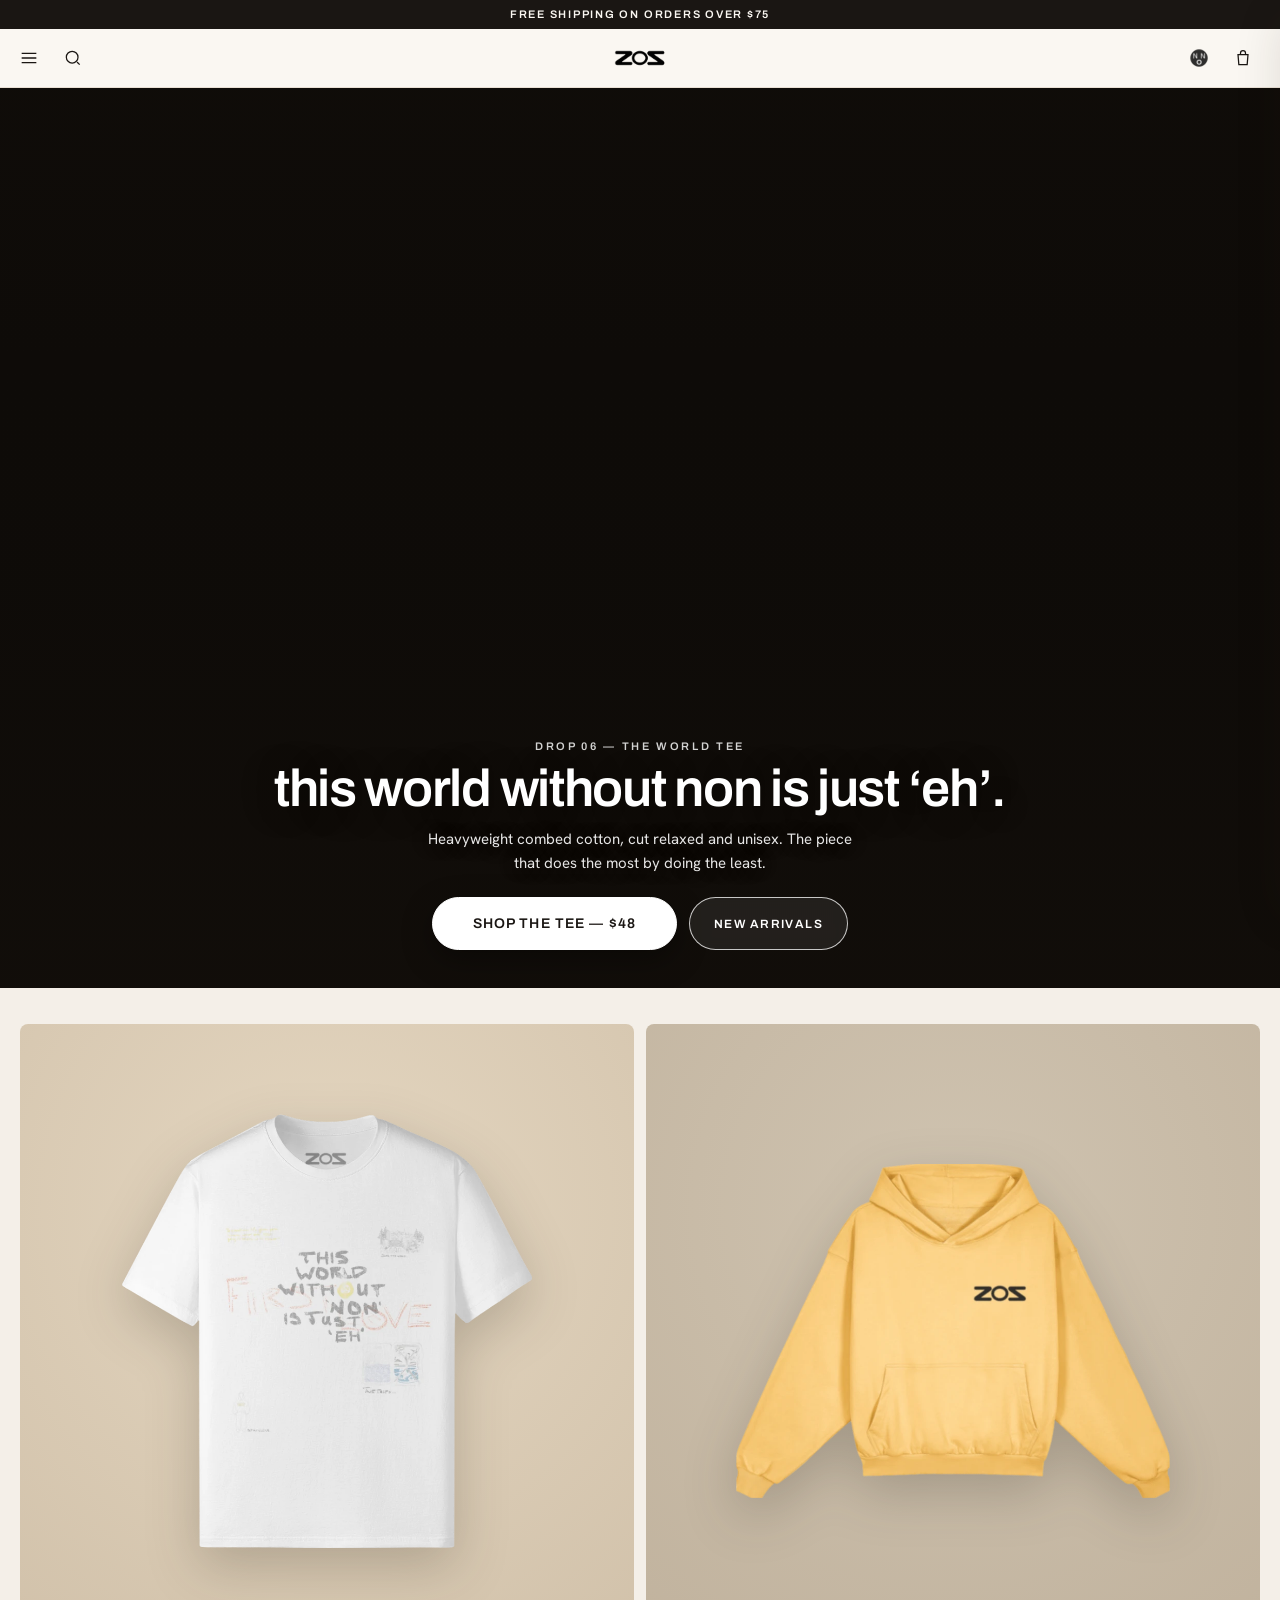
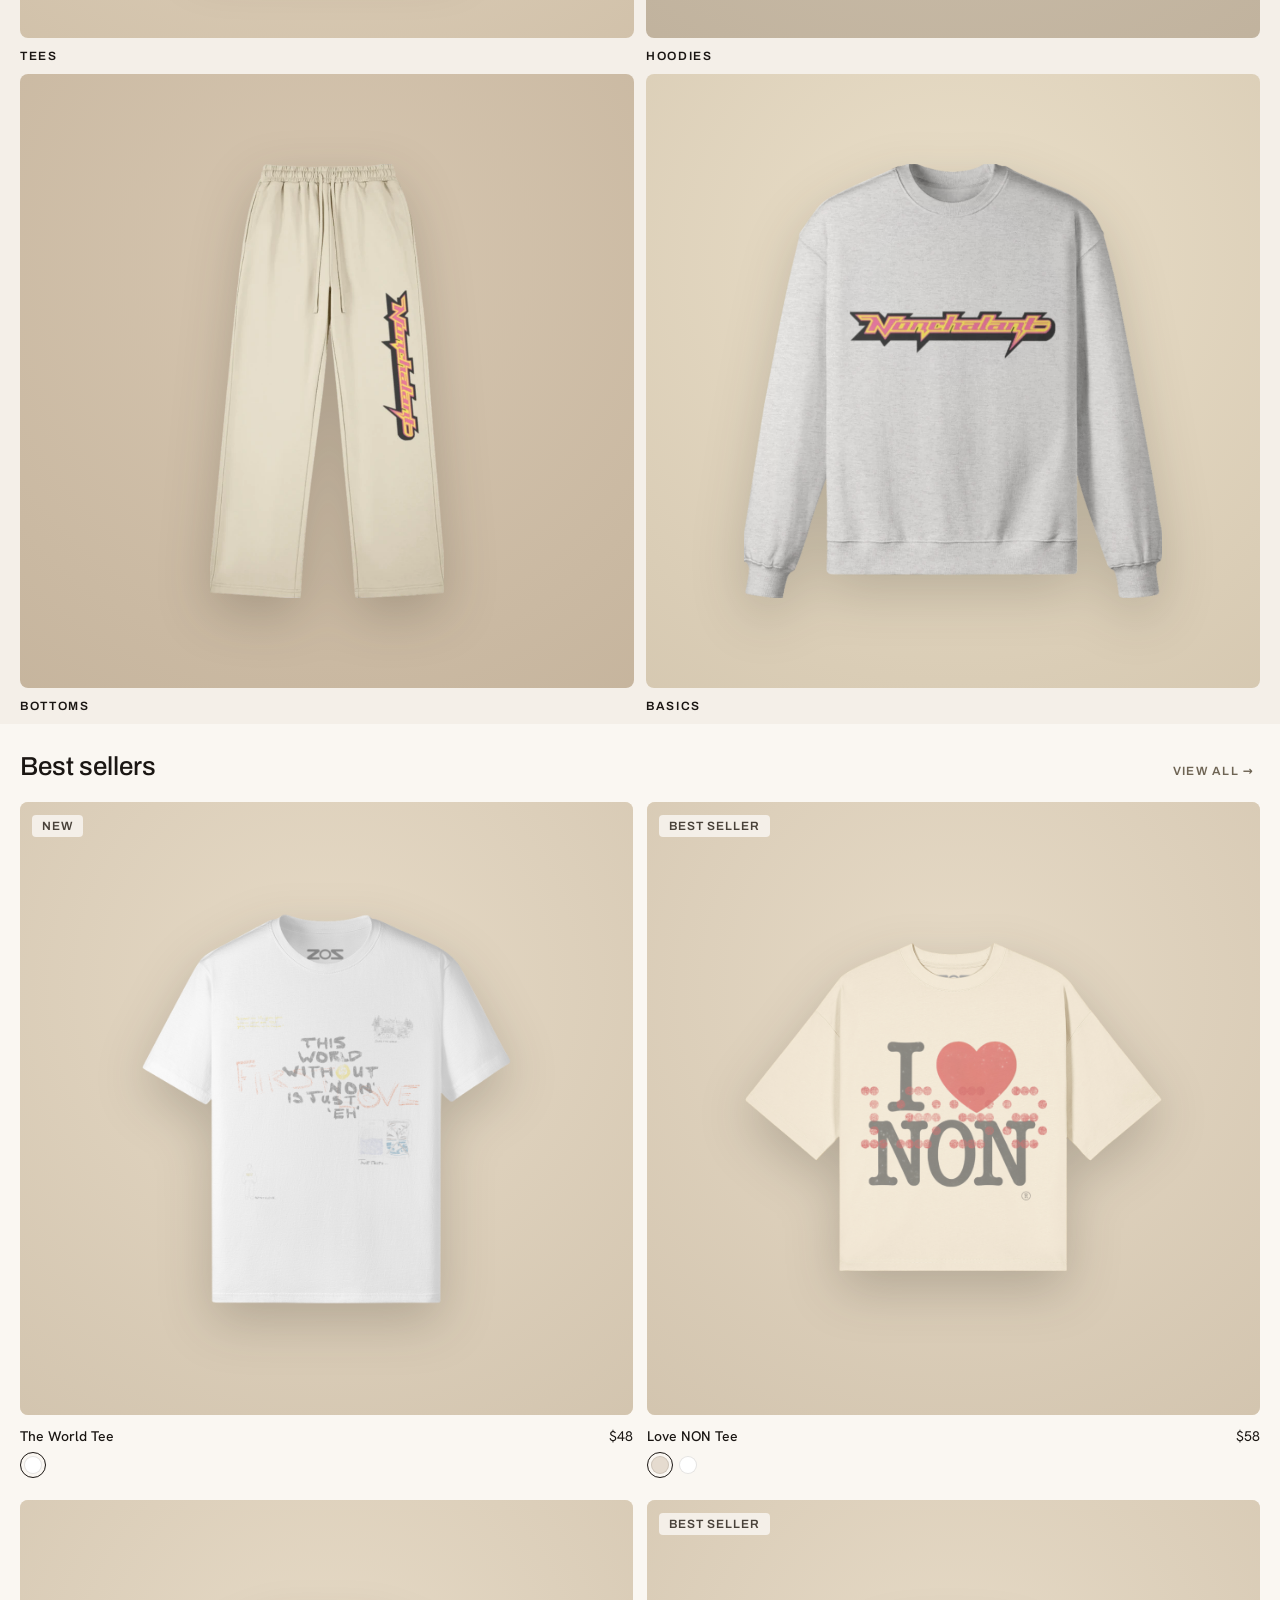
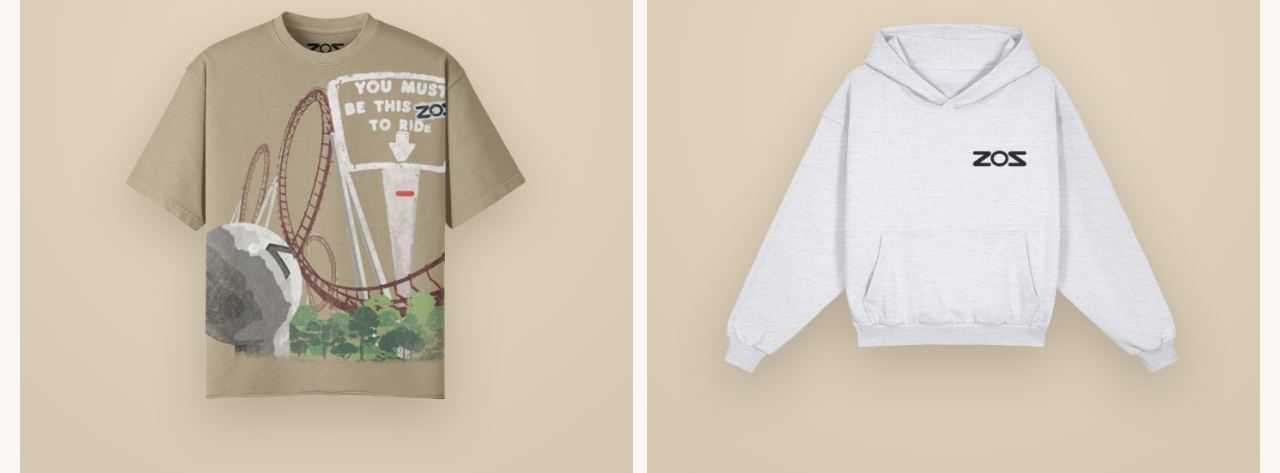
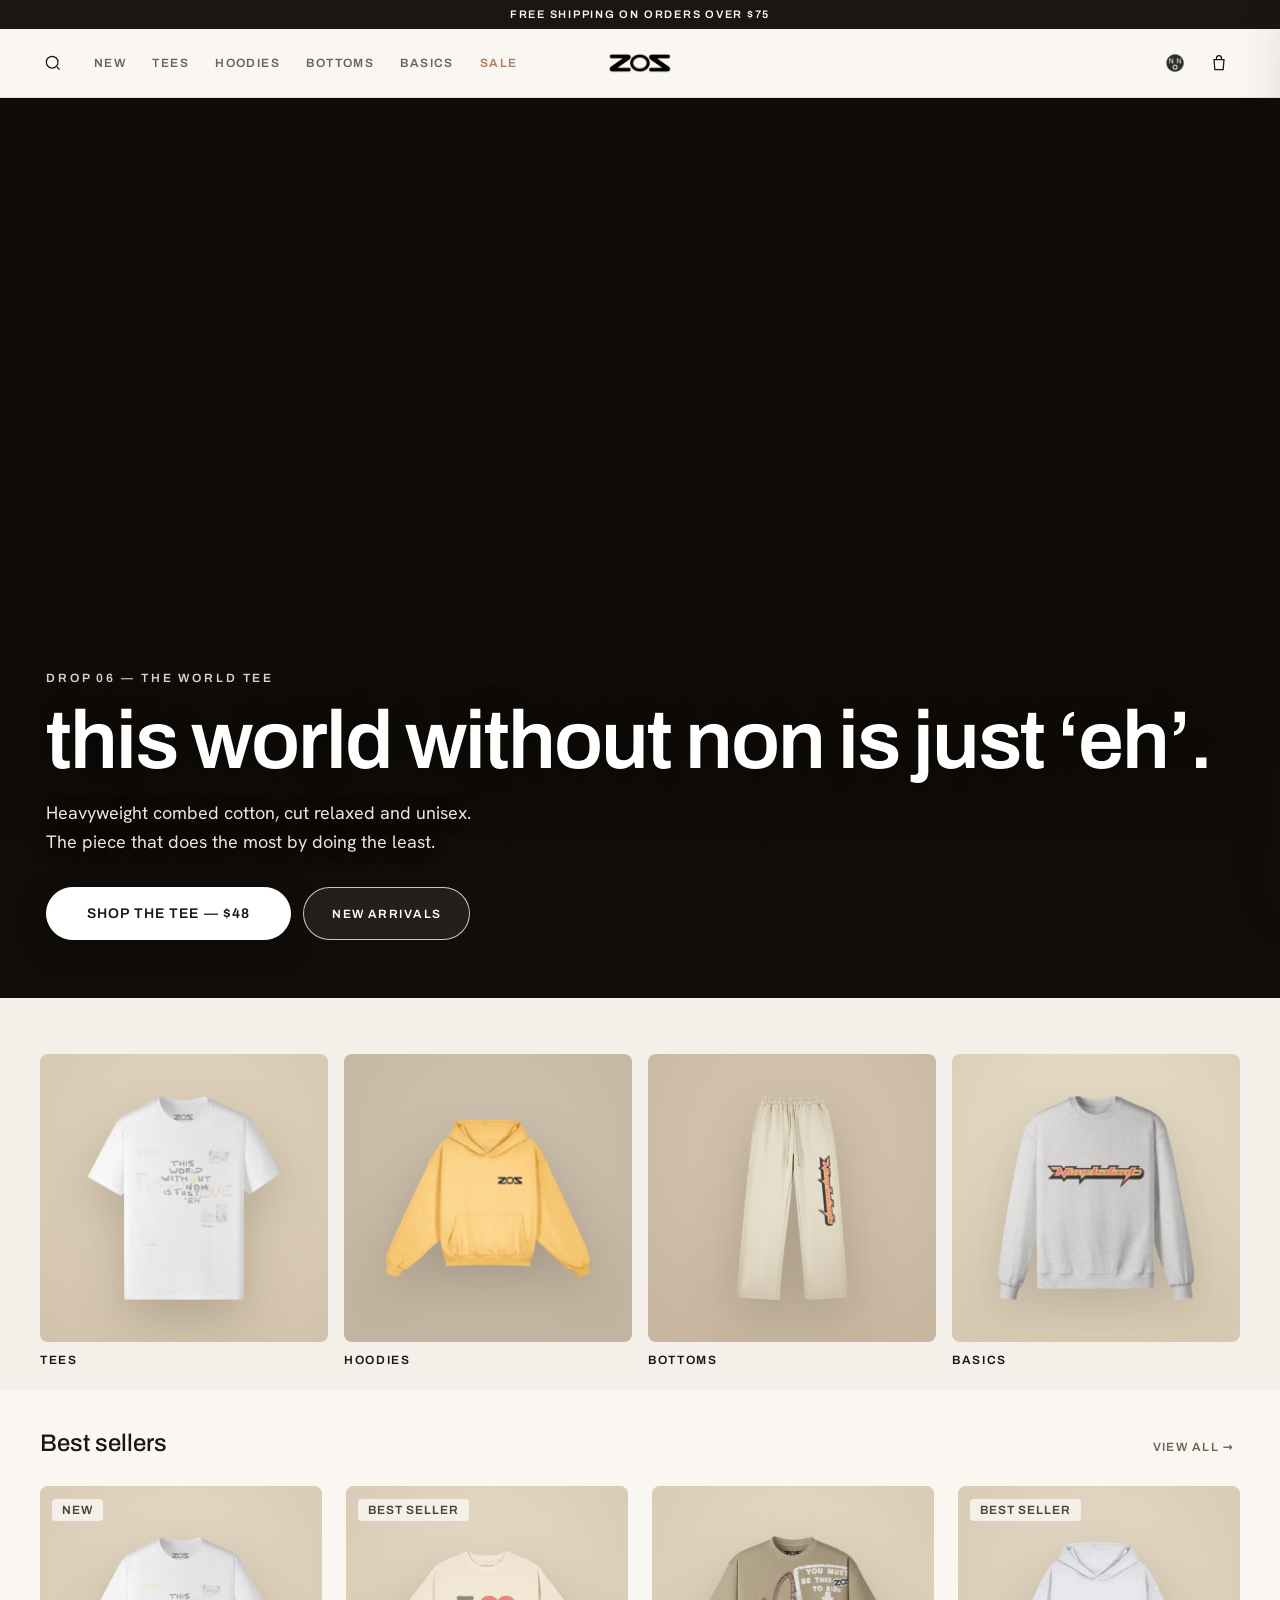
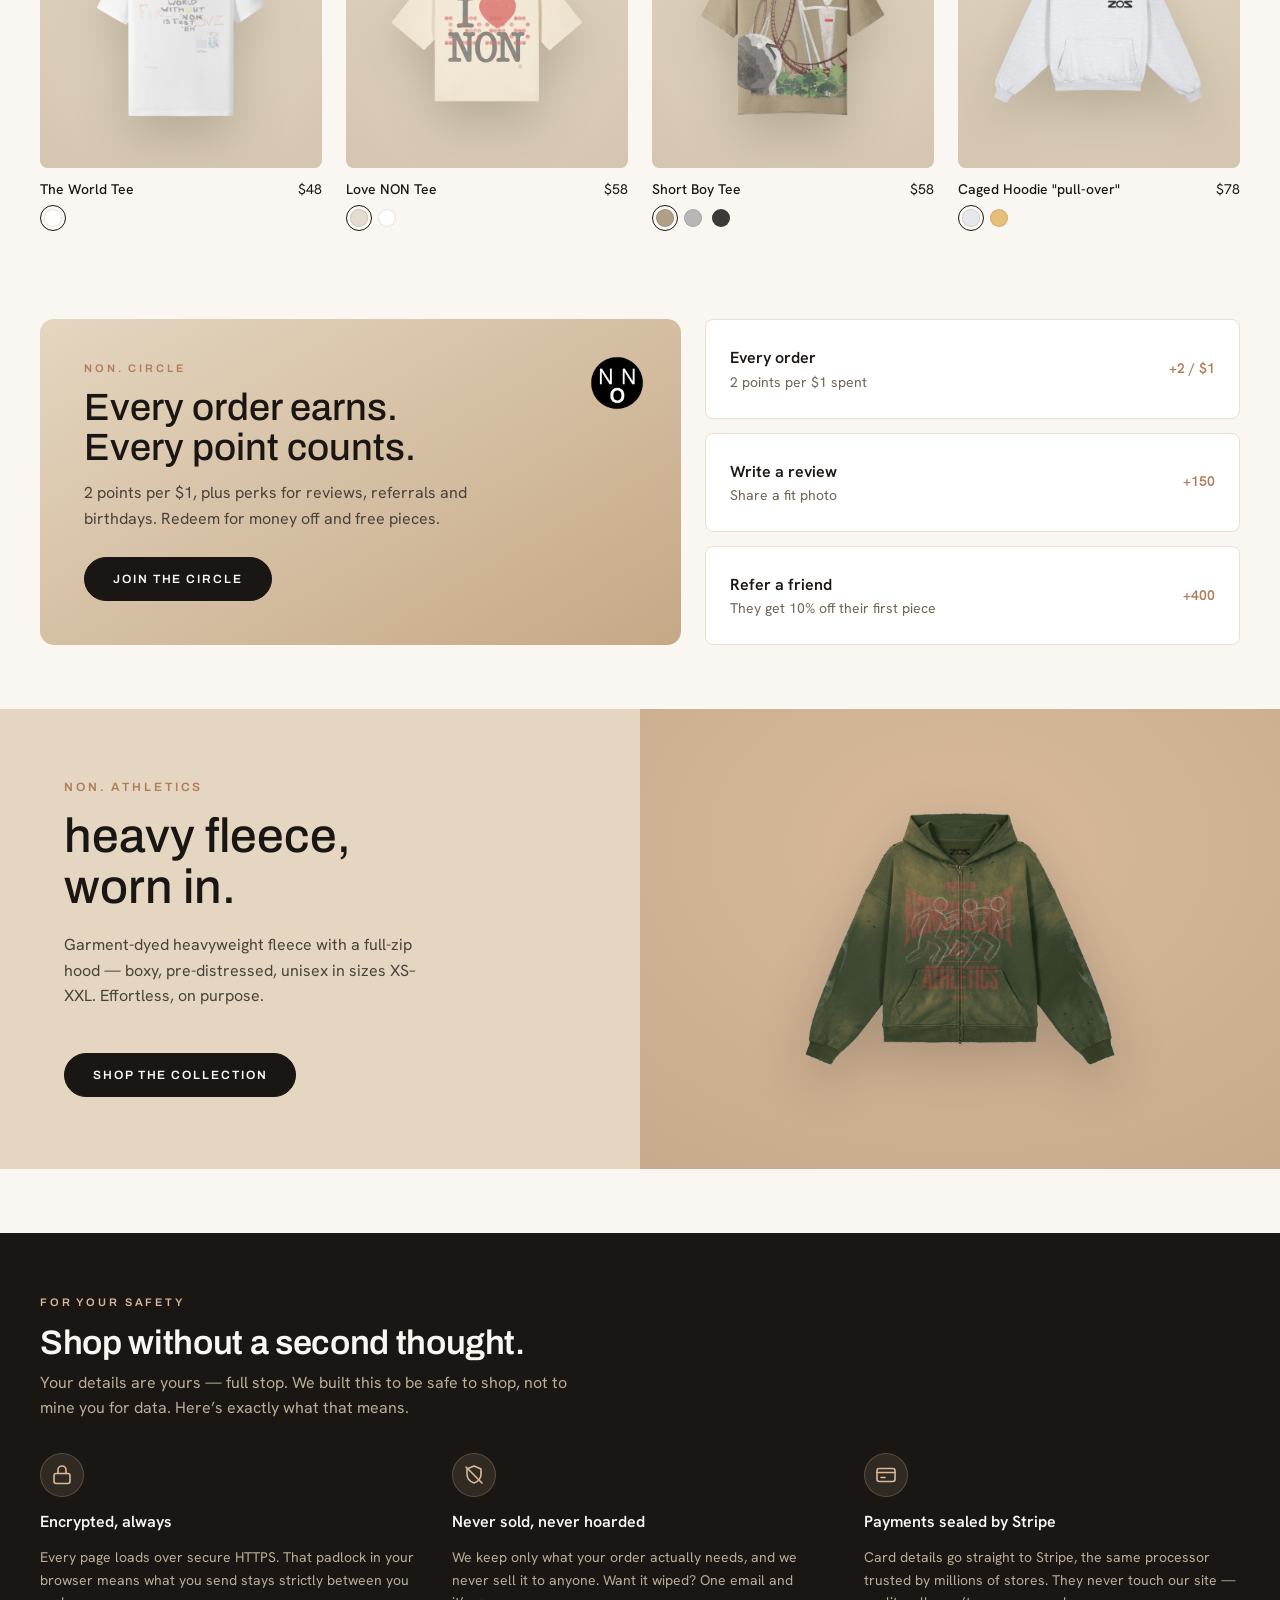
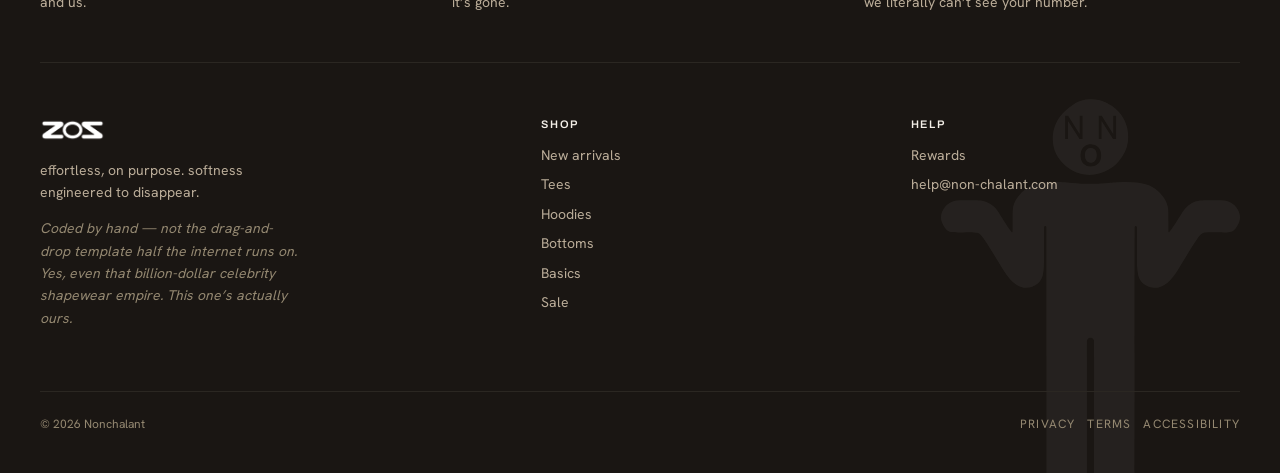
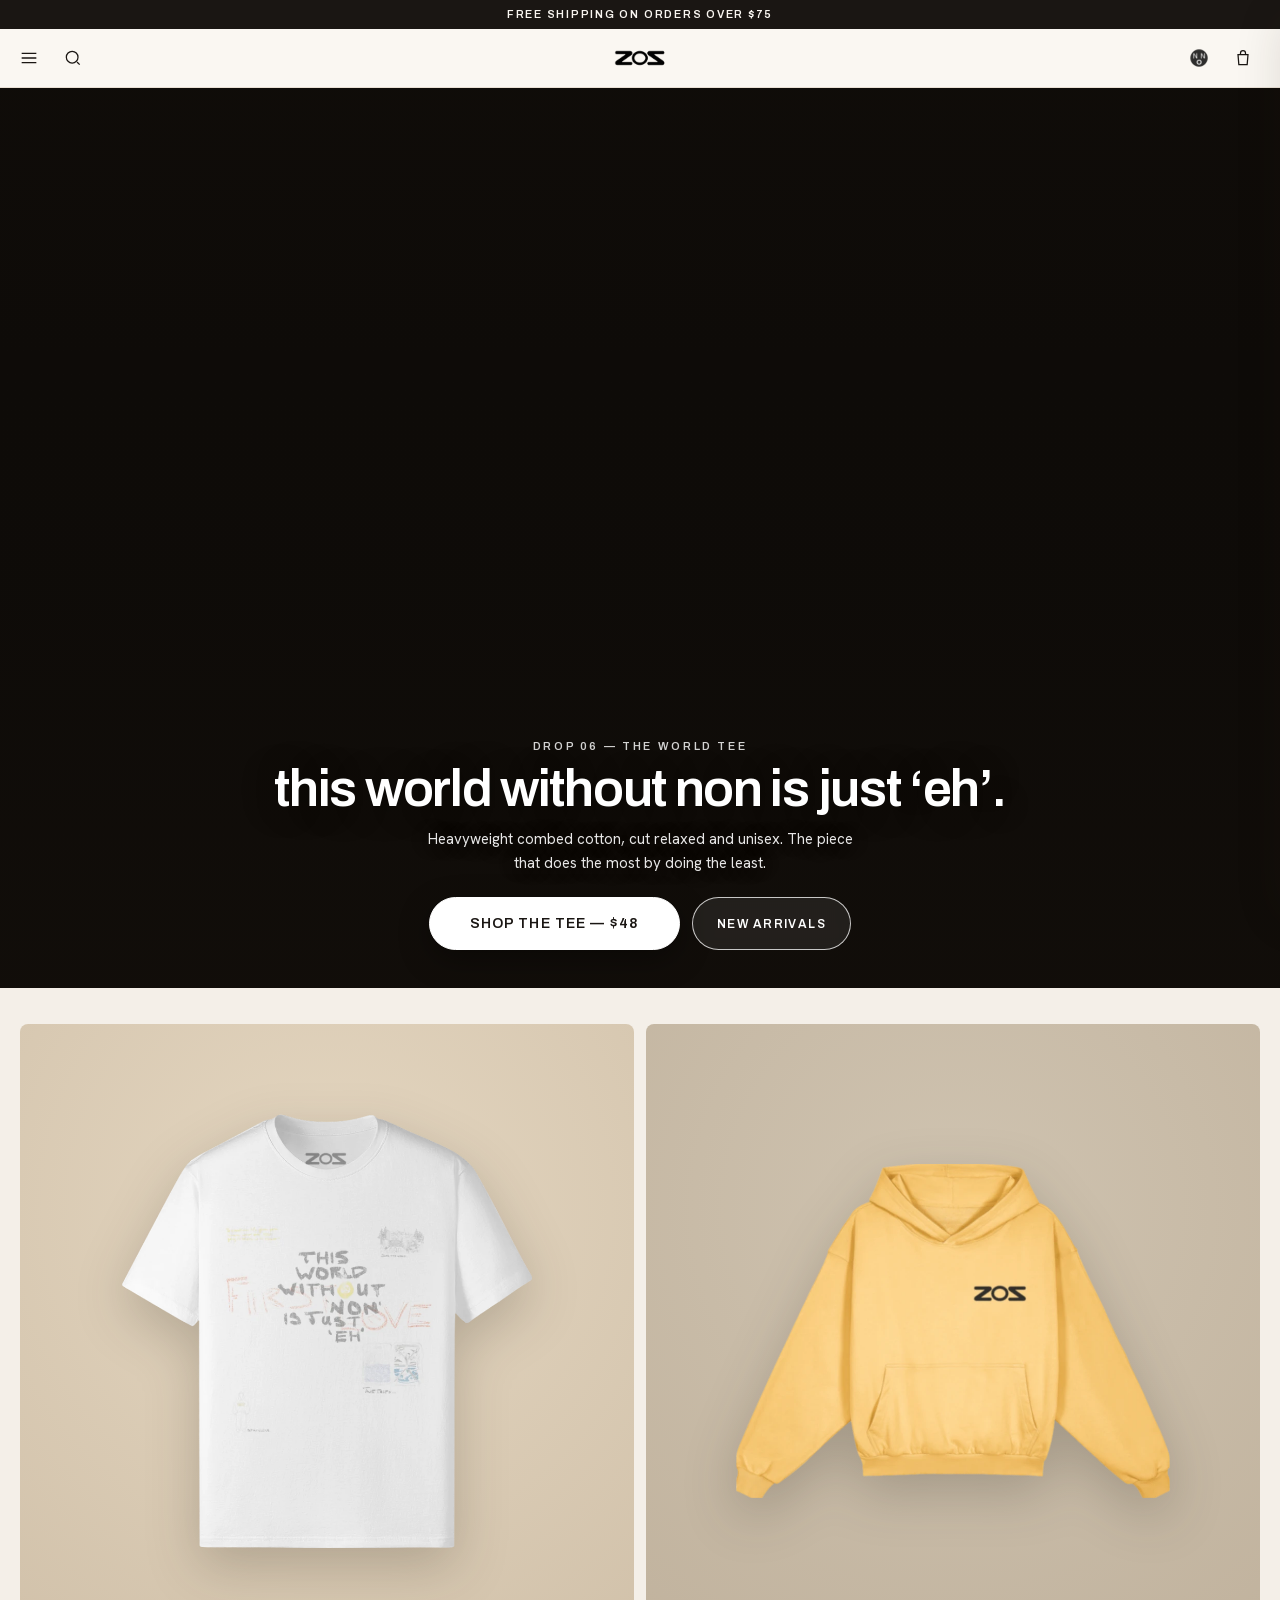
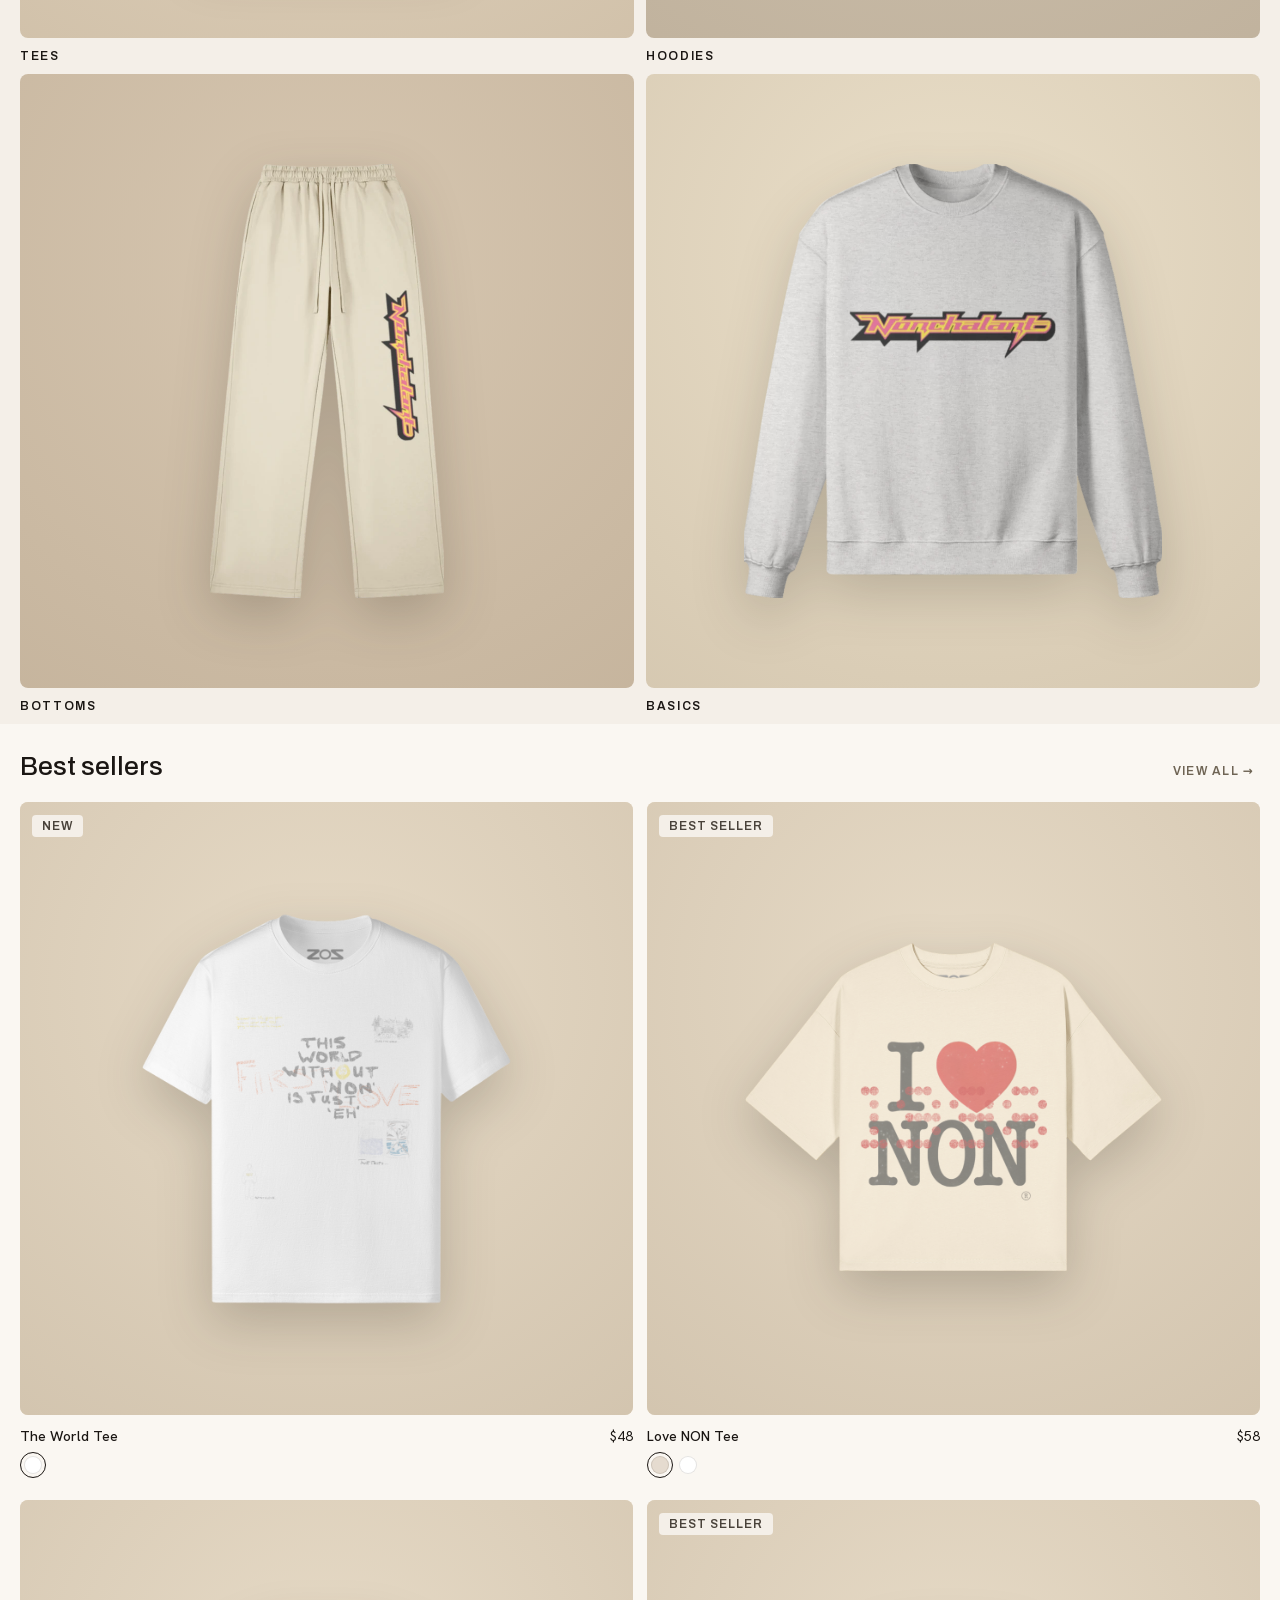
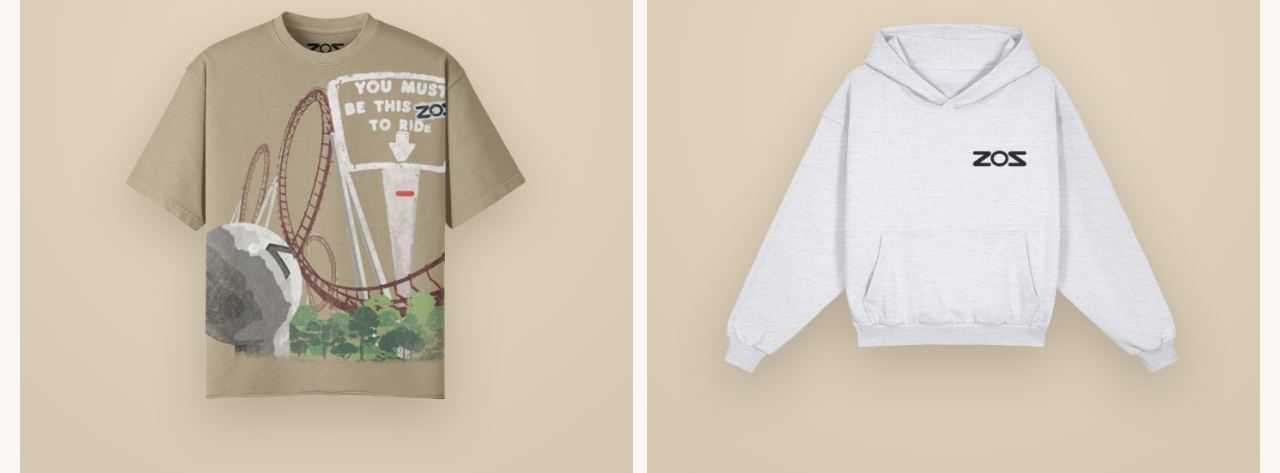
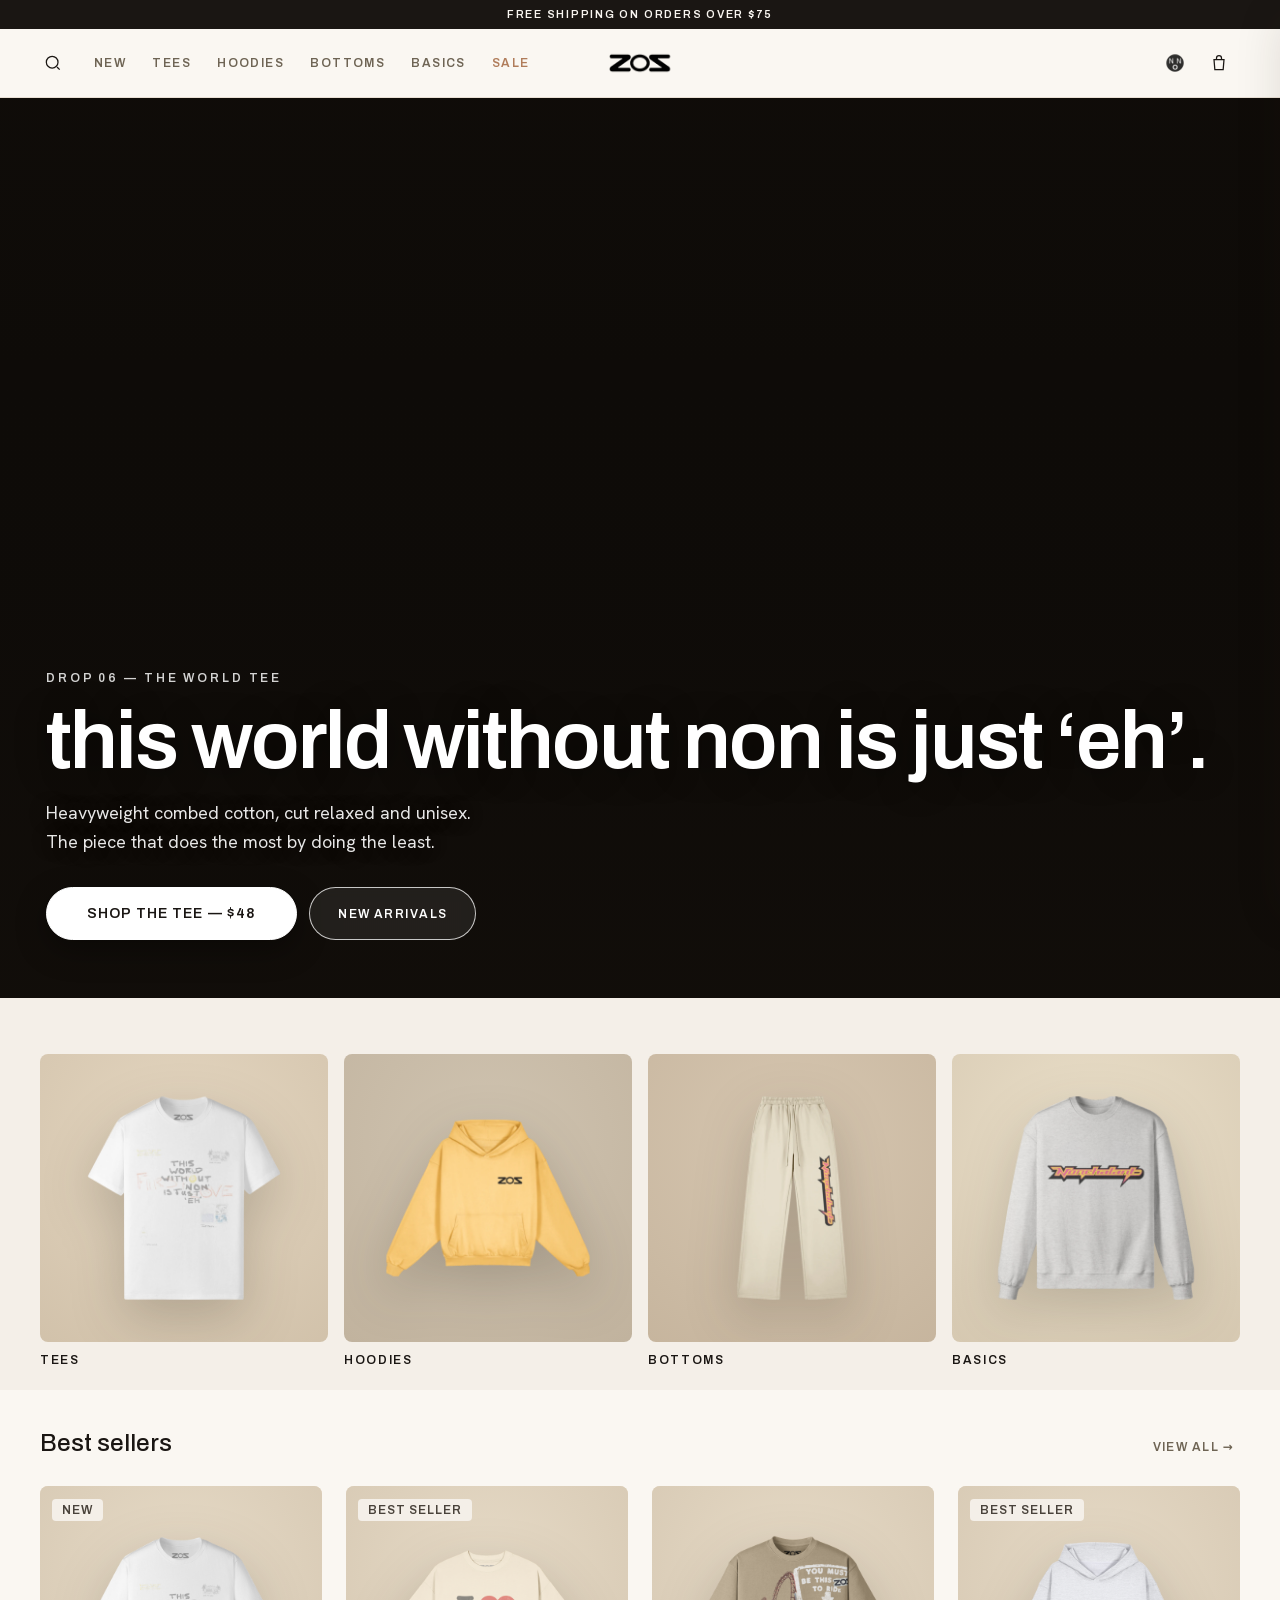
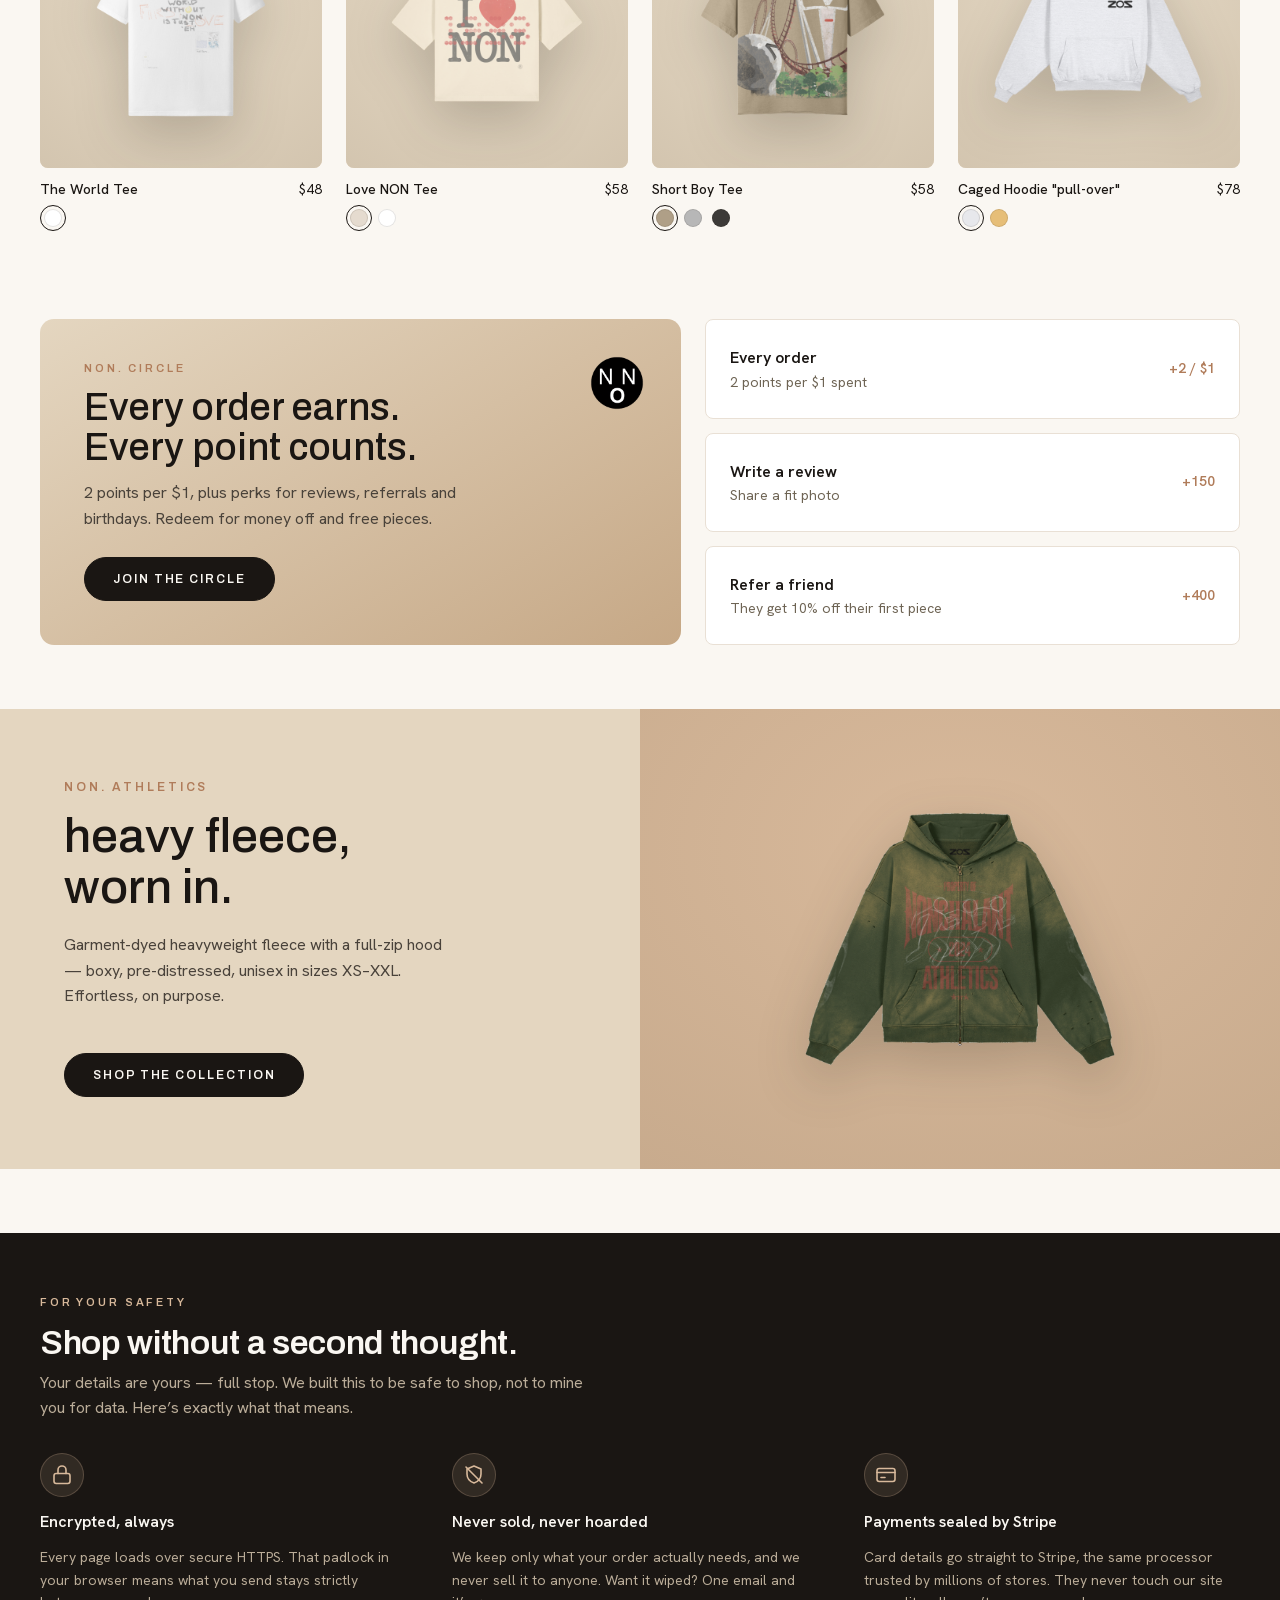
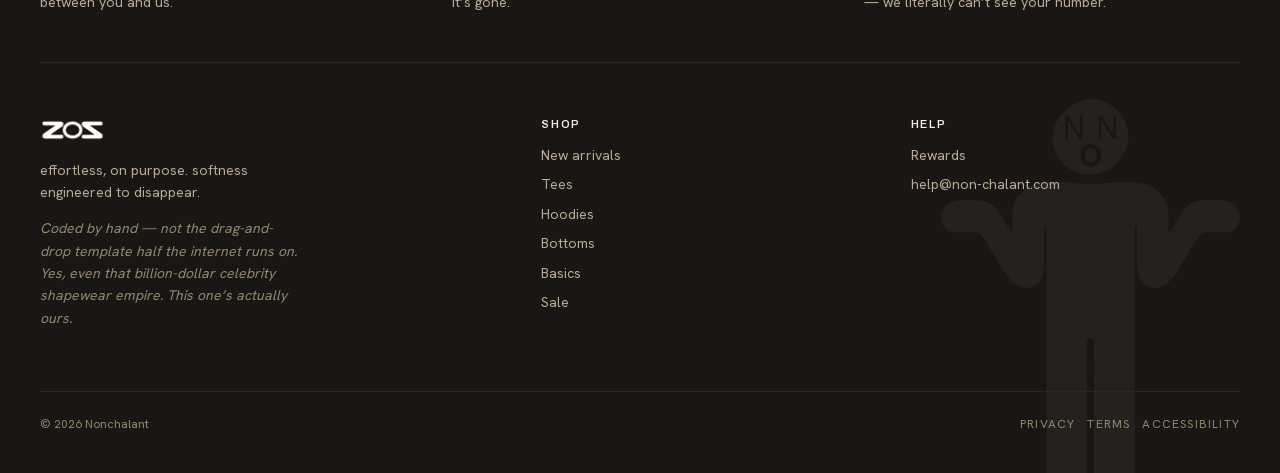
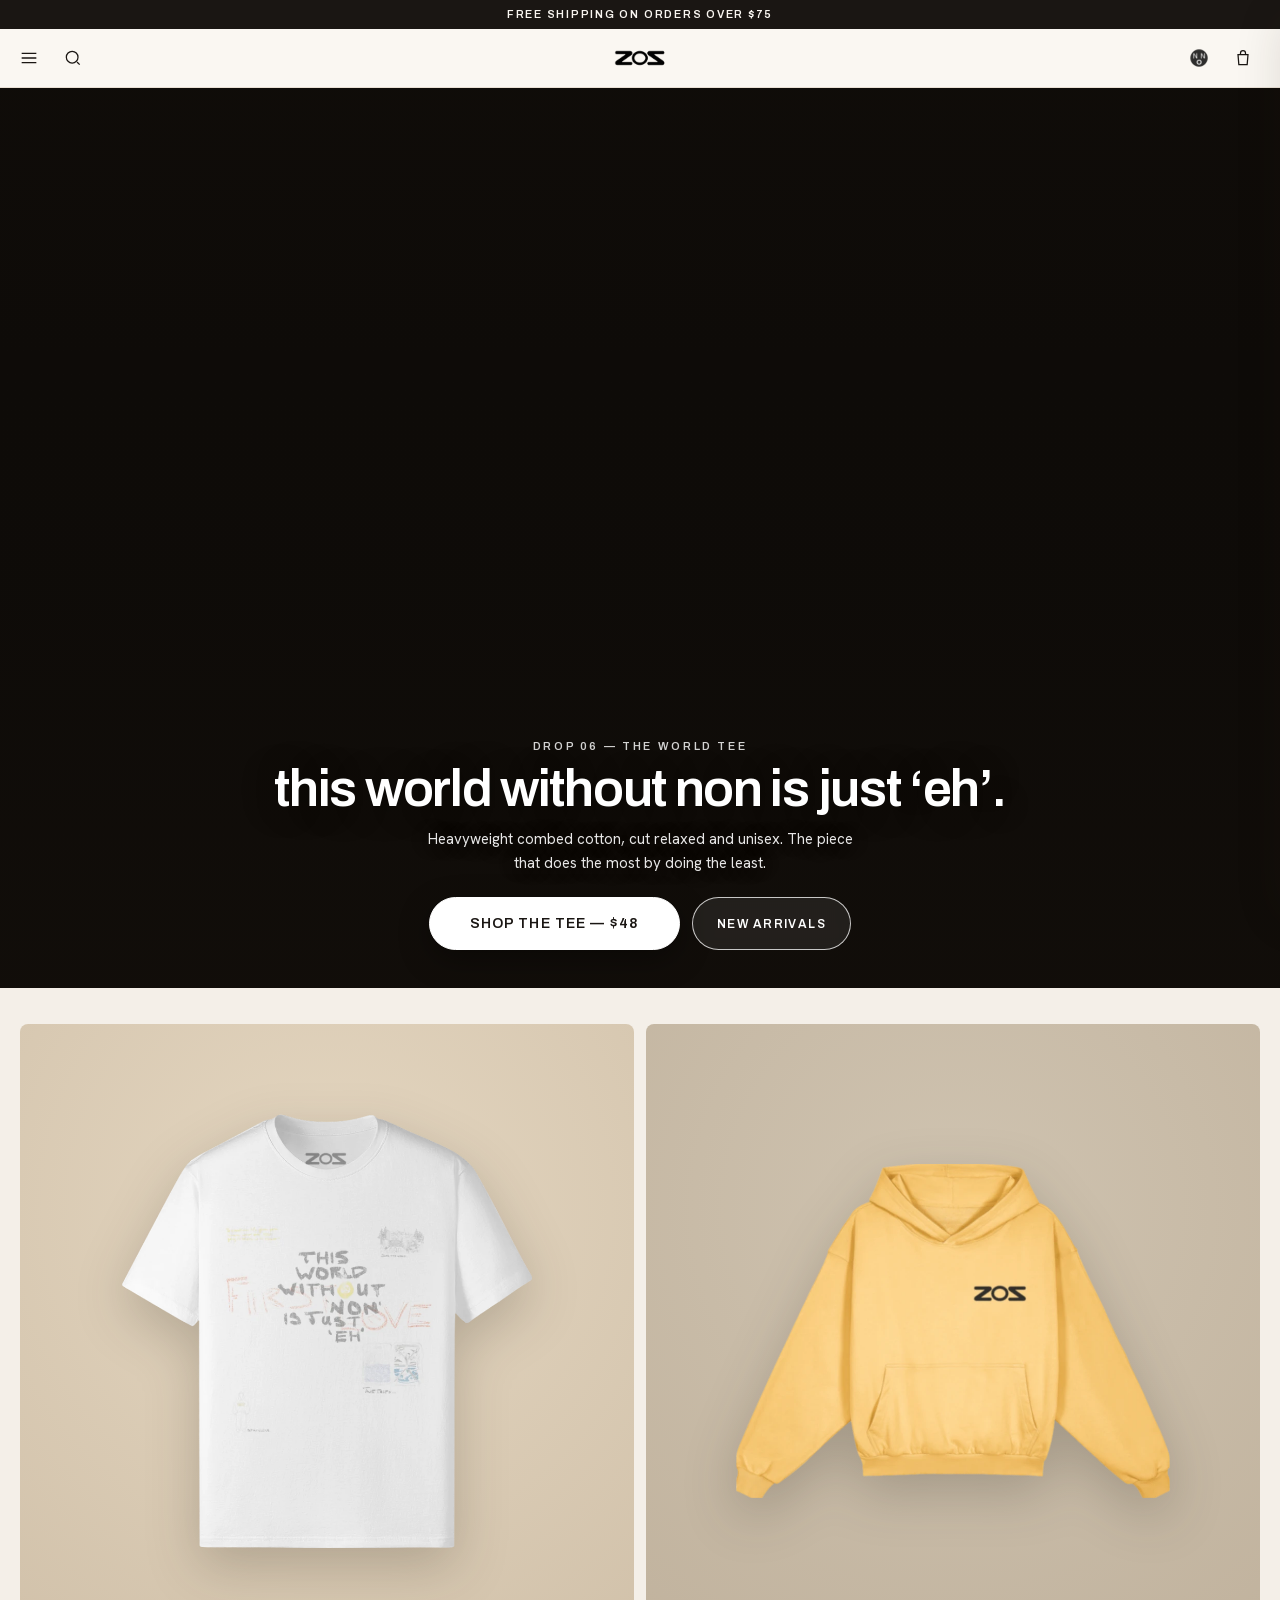
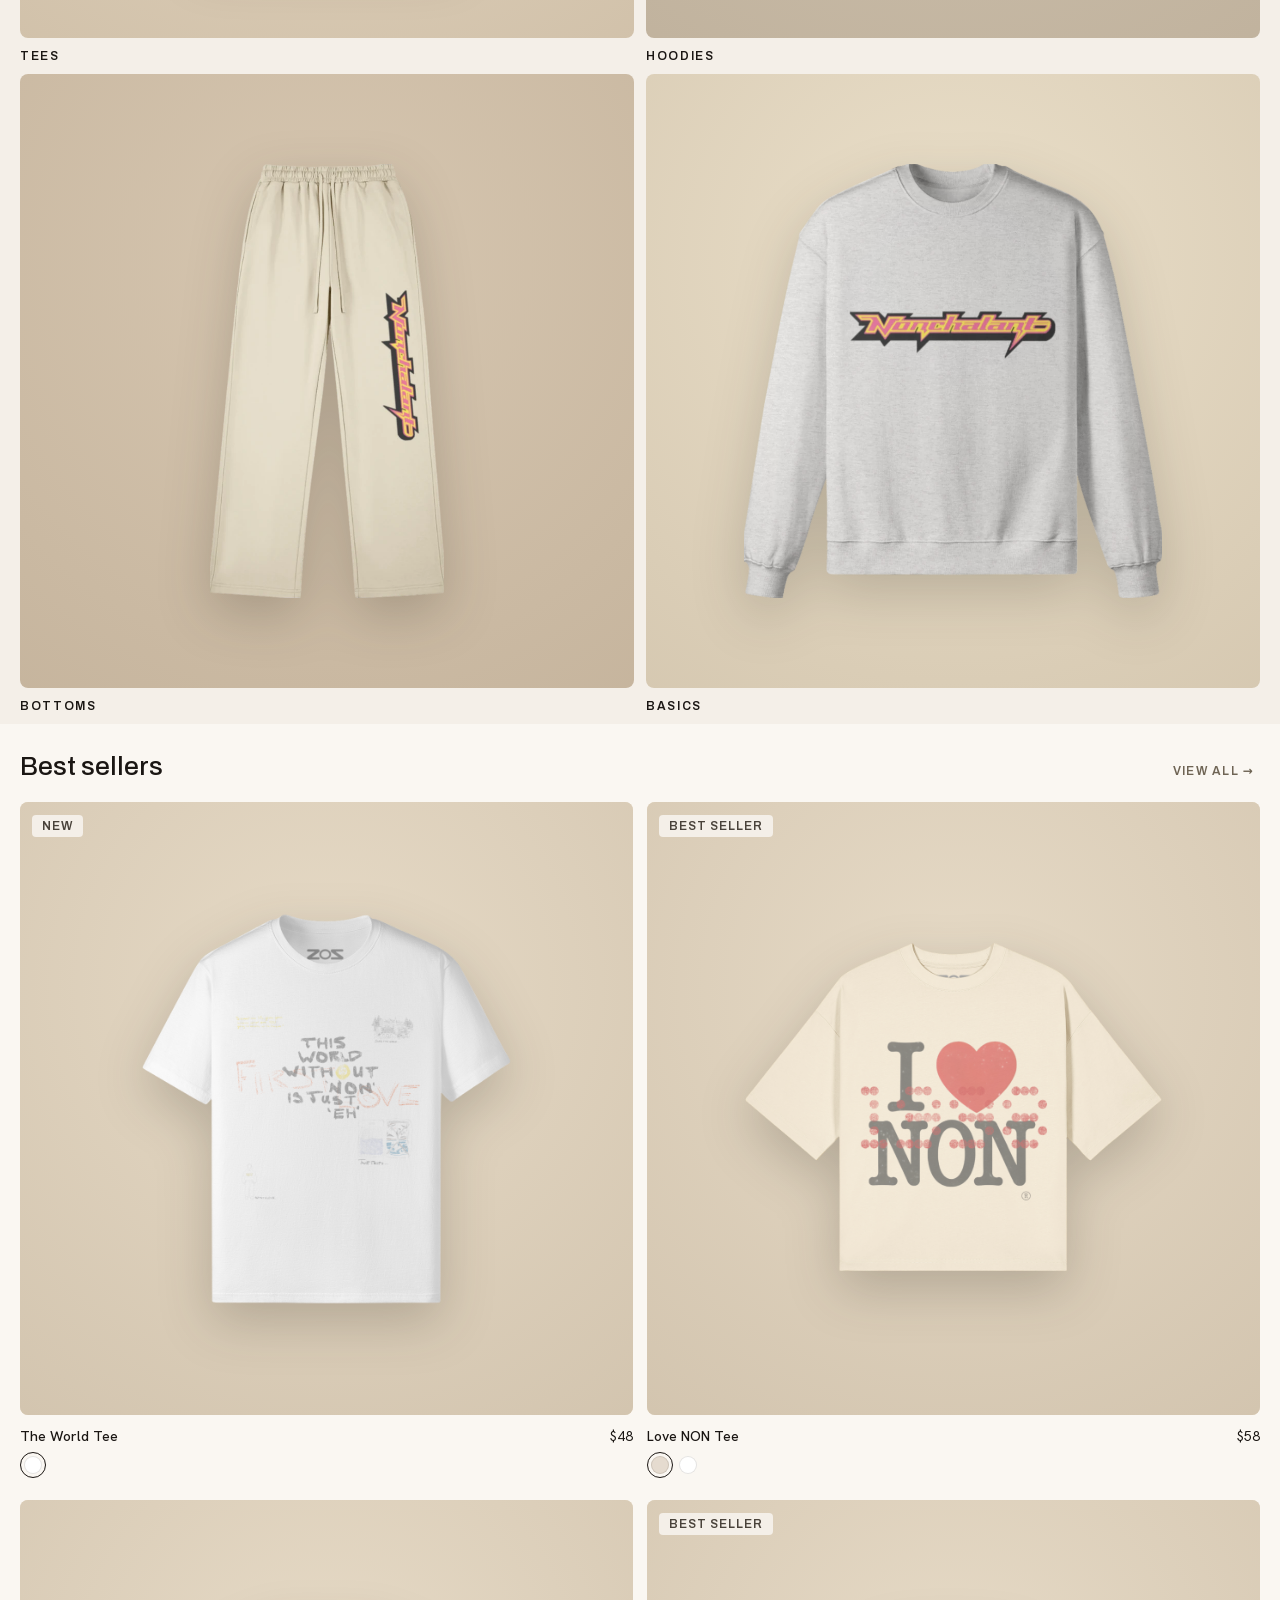
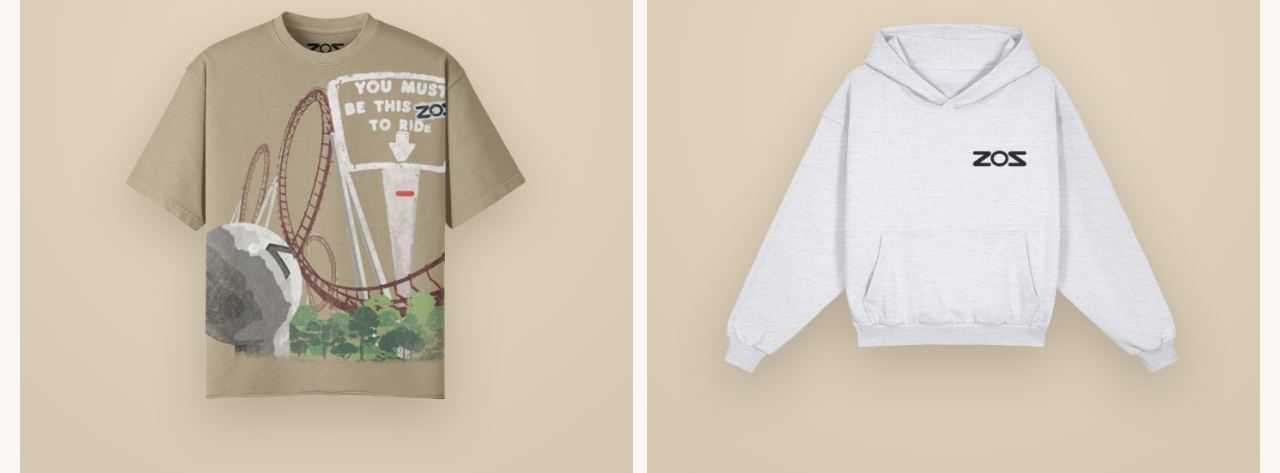
